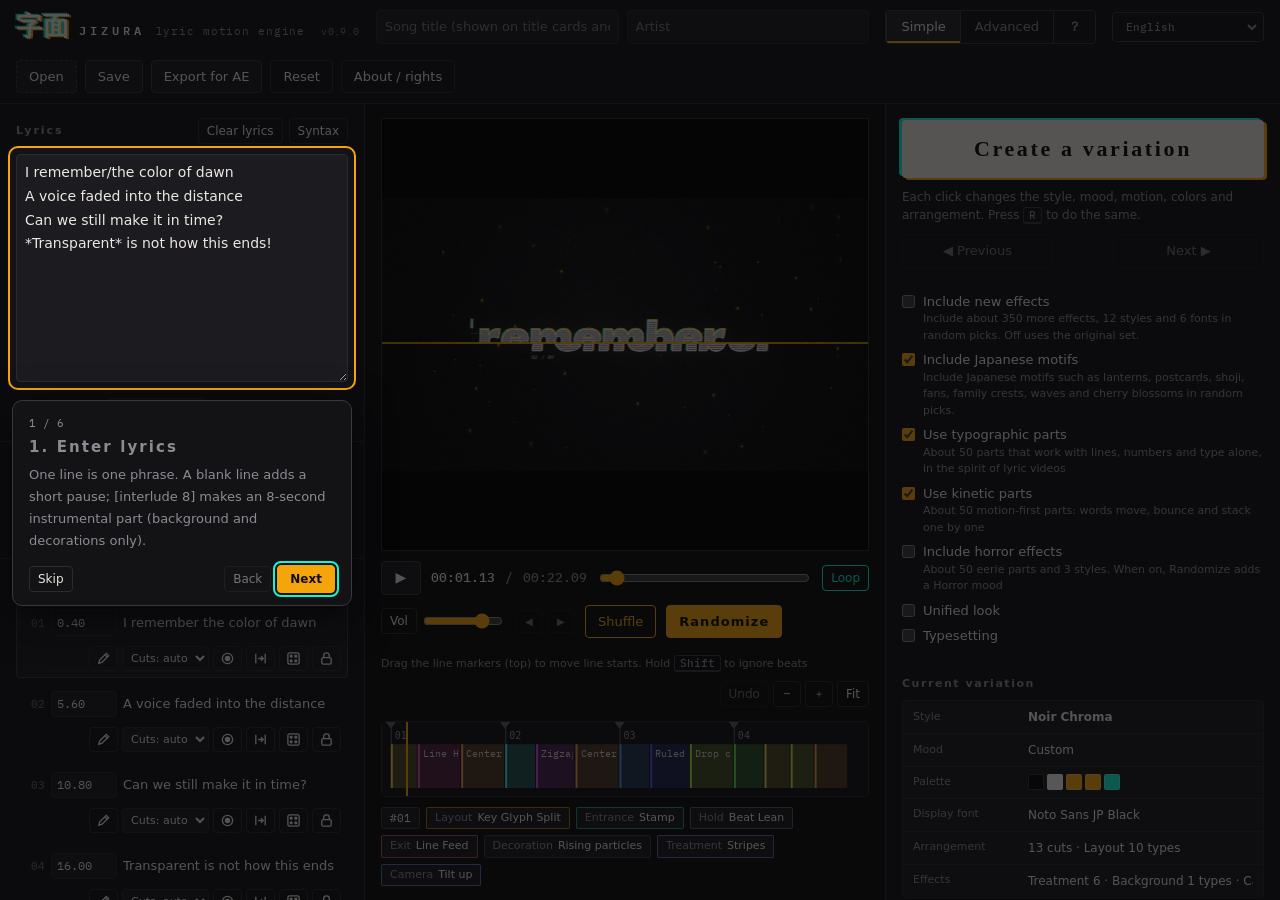
==== en/index.html @ 746c284d "Merge upstream PR #26 into independent fork" ====
<!doctype html>
<html lang="en">
<head>
<meta charset="utf-8">
<meta name="viewport" content="width=device-width, initial-scale=1, viewport-fit=cover">
<title>JIZURA — Lyric Motion Video Maker</title>
<meta name="description" content="Turn lyrics into animated lyric videos in your browser and export MP4.">
<link rel="canonical" href="https://852wa.github.io/JIZURA/en/">
<link rel="alternate" hreflang="ja" href="https://852wa.github.io/JIZURA/">
<link rel="alternate" hreflang="en" href="https://852wa.github.io/JIZURA/en/">
<link rel="alternate" hreflang="zh-Hant" href="https://852wa.github.io/JIZURA/zh-hant/">
<link rel="alternate" hreflang="zh-Hans" href="https://852wa.github.io/JIZURA/zh-hans/">
<link rel="alternate" hreflang="ko" href="https://852wa.github.io/JIZURA/ko/">
<link rel="alternate" hreflang="id-ID" href="https://852wa.github.io/JIZURA/id/">
<link rel="alternate" hreflang="vi" href="https://852wa.github.io/JIZURA/vi/">
<meta property="og:type" content="website">
<meta property="og:title" content="JIZURA — Lyric Motion Video Maker">
<meta property="og:description" content="Turn lyrics into animated lyric videos in your browser and export MP4.">
<meta property="og:url" content="https://852wa.github.io/JIZURA/en/">
<meta name="twitter:card" content="summary">
<link rel="preconnect" href="https://fonts.googleapis.com">
<link rel="preconnect" href="https://fonts.gstatic.com" crossorigin>
<style>
:root {
  color-scheme: dark;
  --ink: #0c0c0e;
  --panel: #131316;
  --raised: #1b1b20;
  --raised2: #232329;
  --line: #2a2a31;
  --line2: #383840;
  --text: #ece7e1;
  --muted: #8e8a94;
  --faint: #5d5a63;
  --amber: #f5a50c;
  --cyan: #16f4d4;
  --rose: #ff6f9c;
  --danger: #ff5a6a;
  --ui: "IBM Plex Sans JP", "Noto Sans JP", "Hiragino Sans", "Yu Gothic UI", "Meiryo", system-ui, sans-serif;
  --mono: "IBM Plex Mono", "SFMono-Regular", Consolas, monospace;
  --brand: "Zen Old Mincho", "Noto Serif JP", "Yu Mincho", serif;
  --r: 4px;
}
html, body { height: 100%; }
[hidden] { display: none !important; }
body { margin: 0; background: var(--ink); color: var(--text); font: 13px/1.5 var(--ui); -webkit-font-smoothing: antialiased; }
* { box-sizing: border-box; }
button, input, select, textarea { font: inherit; color: inherit; }
:focus-visible { outline: 2px solid var(--cyan); outline-offset: 2px; }
@media (prefers-reduced-motion: reduce) { * { transition: none !important; } }

#app { display: flex; flex-direction: column; min-height: 100%; }

/* ---------- top bar ---------- */
.bar { display: flex; align-items: center; gap: 16px; padding-block: 10px; padding-inline: 16px; border-bottom: 1px solid var(--line); background: var(--panel); flex-wrap: wrap; }
.brand { display: flex; align-items: baseline; gap: 10px; min-width: 0; }
.brand .mark { font: 900 26px/1 var(--brand); letter-spacing: 0.02em; color: var(--text); text-shadow: -2px -1px 0 rgba(22,244,212,0.85), 2px 1px 0 rgba(245,165,12,0.9); }
.brand .word { font: 600 12px/1 var(--mono); letter-spacing: 0.34em; color: var(--text); }
.brand .tag { font: 400 11px/1 var(--mono); color: var(--muted); letter-spacing: 0.08em; }
.brand .ver { font: 400 10px/1 var(--mono); color: var(--muted); opacity: 0.8; margin-left: 6px; letter-spacing: 0.04em; }
.proj { display: flex; gap: 8px; flex: 1 1 280px; min-width: 0; }
.proj input { flex: 1 1 0; min-width: 0; }
.acts { display: flex; gap: 8px; flex-wrap: wrap; }
.lang-switch { display: inline-flex; align-items: center; gap: 3px; flex: none; font: 500 11px var(--mono); border: 1px solid var(--line2); border-radius: var(--r); padding: 3px; }
.lang-switch a, .lang-switch span { display: inline-block; padding: 3px 7px; color: var(--muted); text-decoration: none; border-radius: 2px; }
.lang-switch a:hover { color: var(--text); background: var(--raised2); }
.lang-switch [aria-current=page] { color: var(--ink); background: var(--amber); }
html[lang=en] { --ui: system-ui, -apple-system, "Segoe UI", sans-serif; --brand: Georgia, "Times New Roman", serif; }
html[lang=zh-Hant] { --ui: "Noto Sans TC", "PingFang TC", "Microsoft JhengHei", system-ui, sans-serif; }
html[lang=ko] { --ui: "Noto Sans KR", "Apple SD Gothic Neo", "Malgun Gothic", system-ui, sans-serif; --brand: "Noto Serif KR", "AppleMyungjo", "Batang", serif; }
html[lang=en] .work { grid-template-columns: minmax(315px, 365px) minmax(0, 1fr) minmax(350px, 395px); }
html[lang=en] .slider { grid-template-columns: 124px minmax(0, 1fr) 36px 30px; }
html[lang=en] .now-row { grid-template-columns: 105px minmax(0, 1fr); }
html[lang=en] .font-row { grid-template-columns: 95px minmax(0, 1fr); }
html[lang=en] .ln .tools select { max-width: 130px; }
html[lang=en] .fields .field { overflow-wrap: anywhere; }
html[lang=en] .easy-grid button, html[lang=en] .tabs button { white-space: normal; line-height: 1.2; }

/* ---------- controls ---------- */
input[type=text], input[type=number], input:not([type]), select, textarea {
  background: var(--raised); border: 1px solid var(--line); border-radius: var(--r); padding: 6px 8px; min-width: 0;
}
input[type=number] { font-family: var(--mono); }
textarea { width: 100%; resize: vertical; line-height: 1.7; }
select { padding-right: 4px; }
button { background: var(--raised); border: 1px solid var(--line2); border-radius: var(--r); padding: 6px 12px; cursor: pointer; white-space: nowrap; }
button:hover { background: var(--raised2); border-color: #4a4a54; }
button:disabled { opacity: 0.45; cursor: not-allowed; }
button.small { padding: 3px 8px; font-size: 12px; }
button.ghost { background: transparent; border-color: var(--line); }
button.primary { background: var(--amber); color: #120c00; border-color: var(--amber); font-weight: 700; }
button.primary:hover { background: #ffb52a; }
button.accent { border-color: var(--amber); color: var(--amber); background: transparent; }
button.accent:hover { background: rgba(245,165,12,0.1); }
button[aria-pressed=true] { border-color: var(--cyan); color: var(--cyan); }
button.icon { padding: 4px 6px; line-height: 0; }
button.icon svg { width: 15px; height: 15px; }
label.file { position: relative; display: inline-flex; align-items: center; gap: 6px; background: var(--raised); border: 1px dashed var(--line2); border-radius: var(--r); padding: 6px 12px; cursor: pointer; }
label.file:hover { border-color: var(--amber); }
label.file input { position: absolute; inset: 0; opacity: 0; cursor: pointer; width: 100%; }
.muted { color: var(--muted); }
.mono { font-family: var(--mono); }
h2, h3 { margin: 0; font-weight: 600; }
h2 { font-size: 11px; letter-spacing: 0.18em; color: var(--muted); }
h3 { font-size: 11px; letter-spacing: 0.14em; color: var(--muted); margin-top: 18px; margin-bottom: 8px; }

/* ---------- workspace ---------- */
.work { flex: 1; display: grid; grid-template-columns: minmax(270px, 330px) minmax(0, 1fr) minmax(290px, 350px); min-height: 0; }
.col { min-width: 0; min-height: 0; }
.col-left, .col-right { background: var(--panel); overflow: auto; }
.col-left { border-right: 1px solid var(--line); }
.col-right { border-left: 1px solid var(--line); }
.sec { padding: 14px 16px; border-bottom: 1px solid var(--line); display: flex; flex-direction: column; gap: 10px; }
.sec-h { display: flex; align-items: center; justify-content: space-between; gap: 8px; }
#lyrics { min-height: 150px; font-size: 14px; }
.syntax { font-size: 12px; color: var(--muted); background: var(--raised); border: 1px solid var(--line); border-radius: var(--r); padding: 10px 12px; }
.syntax code { font-family: var(--mono); color: var(--amber); }
.syntax ul { margin: 0; padding-left: 16px; display: grid; gap: 3px; }
.row { display: flex; align-items: center; gap: 8px; flex-wrap: wrap; }
.audio-name { font-size: 12px; overflow-wrap: anywhere; }
.fields { display: grid; grid-template-columns: repeat(3, minmax(0, 1fr)); gap: 8px; }
.field { display: flex; flex-direction: column; gap: 4px; font-size: 11px; color: var(--muted); }
.field input, .field select { width: 100%; }
.tapbox { border: 1px solid var(--amber); border-radius: var(--r); padding: 10px; display: grid; gap: 8px; background: rgba(245,165,12,0.06); }
.tapbox .next { font-size: 15px; }
button.tap { font: 700 18px/1 var(--mono); letter-spacing: 0.2em; padding: 16px; background: var(--amber); color: #120c00; border-color: var(--amber); }
/* タップ同期中は行一覧の自動スクロールで押せなくなるので、左カラムの先頭に貼り付けて固定する */
.col-left > #tapPanel { position: sticky; top: 0; z-index: 20; margin: 10px 12px; background-color: var(--panel); background-image: linear-gradient(rgba(245,165,12,0.10), rgba(245,165,12,0.10)); box-shadow: 0 10px 24px rgba(0,0,0,0.5); }
.tapbox.compact .hint { display: none; }
/* 固定レイアウトにならない広さ／高さのときは、左カラムがスクロールしないのでビューポートに重ねて固定する */
@media (max-width: 1180px), (max-height: 619px) {
  .col-left > #tapPanel { position: fixed; top: 8px; left: 8px; right: 8px; bottom: auto; margin: 0; max-height: 62vh; overflow: auto; box-shadow: 0 14px 40px rgba(0,0,0,0.6); }
}

/* line list */
#lineList { list-style: none; margin: 0; padding: 0; display: grid; gap: 6px; }
.ln { display: grid; grid-template-columns: 22px 66px minmax(0, 1fr); gap: 4px 6px; align-items: center; padding: 6px; border: 1px solid transparent; border-radius: var(--r); }
.ln:hover { background: var(--raised); }
.ln.cur { border-color: var(--line2); background: var(--raised); }
.ln .no { font: 500 11px var(--mono); color: var(--faint); text-align: right; }
.ln .time { width: 100%; padding: 3px 5px; font-size: 12px; }
.ln .txt { overflow: hidden; text-overflow: ellipsis; white-space: nowrap; cursor: pointer; }
.ln .meta { grid-column: 2 / 4; display: flex; justify-content: space-between; align-items: flex-start; gap: 6px; flex-wrap: wrap; }
.ln .tools { display: flex; gap: 4px; flex: 0 1 auto; flex-wrap: wrap; justify-content: flex-end; margin-left: auto; }
.ln .tools select { padding: 2px 4px; font-size: 11px; max-width: 92px; width: auto; }
.ln .cuts { display: flex; gap: 4px; flex-wrap: wrap; min-width: 0; flex: 1 1 140px; }
.ln .cuts span { font-size: 10px; padding: 1px 6px; border-radius: 2px; border: 1px solid var(--line2); color: var(--muted); cursor: pointer; }
.ln .cuts span:hover { color: var(--text); border-color: var(--amber); }
.ln .cuts select.cut-lay { font-size: 10px; padding: 1px 4px; max-width: 112px; border: 1px solid var(--line2); border-radius: 2px; background: var(--raised); color: var(--text); }
.ln .cuts select.cut-lay.is-forced { border-color: var(--amber); color: var(--text); }

/* ---------- stage ---------- */
.col-stage { display: flex; flex-direction: column; gap: 10px; padding: 14px 16px; min-width: 0; }
.viewport { position: relative; width: 100%; background: #000; border: 1px solid var(--line); display: grid; place-items: center; overflow: hidden; }
.viewport canvas { display: block; width: 100%; height: auto; max-height: 68vh; object-fit: contain; }
.field-wide { grid-column: span 2; }
.lang-row { display: flex; align-items: center; flex-wrap: wrap; gap: 6px; margin-top: 6px; font-size: 11px; color: var(--muted); }
.lang-row select { width: auto; }
.key-badge { position: absolute; right: 10px; top: 10px; background: rgba(12,12,14,0.78); border: 1px solid var(--line2); color: #fff; padding: 3px 8px; border-radius: var(--r); font-size: 11px; pointer-events: none; letter-spacing: .04em; }
.key-badge i { display: inline-block; width: 9px; height: 9px; border-radius: 2px; margin-right: 6px; vertical-align: -1px; border: 1px solid rgba(255,255,255,.5); }
.overlay-msg { position: absolute; left: 12px; bottom: 12px; background: rgba(12,12,14,0.85); border: 1px solid var(--line2); padding: 6px 10px; border-radius: var(--r); font-size: 12px; }
.transport { display: flex; align-items: center; gap: 10px; flex-wrap: wrap; }
.transport .vol { display: inline-flex; align-items: center; gap: 4px; }
.transport .vol input[type=range] { flex: 0 0 80px; width: 80px; }
#btnLoop[data-mode="line"], #btnLoop[data-mode="cut"] { color: var(--amber); }
#btnLoop[aria-pressed="false"] { opacity: 0.55; }
.transport .tc { font: 500 13px var(--mono); font-variant-numeric: tabular-nums; }
.transport input[type=range] { flex: 1 1 160px; accent-color: var(--amber); }
button.play { width: 40px; height: 34px; padding: 0; font-size: 14px; }
/* timeline controls, export range, line tools */
.tl-bar { display: flex; justify-content: space-between; align-items: center; gap: 8px; margin: 8px 0 4px; flex-wrap: wrap; }
.tl-hint { font-size: 11px; }
.tl-btns { display: flex; gap: 4px; margin-left: auto; }
.rng-row { display: flex; align-items: center; gap: 6px; flex-wrap: wrap; margin: 10px 0 2px; font-size: 12px; }
.rng-row select { width: auto; max-width: 150px; }
.rng-lab { color: var(--muted); font-size: 11px; }
.rngInfo { font-size: 11px; }
.ln.in-range { border-color: var(--amber); }
.ln.is-inter .txt { color: var(--muted); font-style: italic; }
.ln .txt-edit { width: 100%; padding: 3px 6px; font-size: 13px; }
.ln .tools .icon[aria-pressed=true] { color: var(--amber); }
#timeline { width: 100%; height: 76px; display: block; background: var(--panel); border: 1px solid var(--line); border-radius: var(--r); cursor: pointer; touch-action: none; }
.cutinfo { display: flex; gap: 6px; flex-wrap: wrap; align-items: center; min-height: 26px; flex: none; }
.cutinfo .cut-roll { margin-left: 2px; }
.chip { font-size: 11px; padding: 2px 8px; border-radius: 2px; border: 1px solid var(--line2); color: var(--text); background: var(--raised); }
.chip b { font-weight: 500; color: var(--muted); margin-right: 5px; }
button.chip { cursor: pointer; font: inherit; }
button.chip:hover { border-color: var(--amber); color: var(--text); }
button.chip.is-forced { border-color: var(--amber); }
button.chip[aria-pressed=true] { border-color: var(--cyan); color: var(--cyan); }
.cut-pick { border: 1px solid var(--line); border-radius: var(--r); background: var(--panel); padding: 8px; max-height: min(42vh, 420px); overflow: auto; }
.cut-pick-h { display: flex; align-items: center; gap: 8px; margin-bottom: 8px; position: sticky; top: 0; background: var(--panel); z-index: 1; padding-bottom: 4px; }
.cut-pick-h strong { font-size: 12px; }
.cut-pick-h .muted { flex: 1; font-size: 11px; }
.cut-pick .tech-grid { display: grid; grid-template-columns: repeat(auto-fill, minmax(112px, 1fr)); gap: 8px; padding: 0; min-height: 96px; }
.cut-pick .tcard { cursor: pointer; width: 100%; text-align: left; }
.cut-pick .tcard.is-on { border-color: var(--amber); box-shadow: 0 0 0 1px var(--amber); }
.cut-pick .tcard canvas { width: 100%; aspect-ratio: 16 / 9; display: block; background: #0c0c0e; }
.chip { font-size: 11px; padding: 2px 8px; border-radius: 2px; border: 1px solid var(--line2); color: var(--text); background: var(--raised); }
.chip b { font-weight: 500; color: var(--muted); margin-right: 5px; }
.chip.l { border-color: rgba(245,165,12,0.6); }
.chip.e { border-color: rgba(22,244,212,0.55); }
.chip.x { border-color: rgba(255,111,156,0.6); }
.chip.h { border-color: #55525c; }
.hint { font-size: 12px; color: var(--muted); }

/* ---------- right panel ---------- */
.tabs { display: grid; grid-template-columns: repeat(4, 1fr); border-bottom: 1px solid var(--line); position: sticky; top: 0; background: var(--panel); z-index: 2; }
.tabs button { border: 0; border-radius: 0; background: transparent; padding: 11px 4px; color: var(--muted); border-bottom: 2px solid transparent; }
.tabs button[aria-selected=true] { color: var(--text); border-bottom-color: var(--amber); }
.tabpane { padding: 14px 16px 24px; }
.style-grid { display: grid; grid-template-columns: repeat(3, minmax(0, 1fr)); gap: 8px; }
.stile { display: flex; flex-direction: column; gap: 5px; padding: 0; border: 1px solid var(--line); background: transparent; border-radius: var(--r); overflow: hidden; text-align: left; }
.stile canvas { width: 100%; aspect-ratio: 16 / 9; display: block; }
.stile span { font-size: 11px; padding: 0 7px 6px; white-space: nowrap; overflow: hidden; text-overflow: ellipsis; }
.stile[aria-pressed=true] { border-color: var(--amber); box-shadow: 0 0 0 1px var(--amber); color: var(--text); }
.slider { display: grid; grid-template-columns: 96px minmax(0, 1fr) 36px 30px; gap: 8px; align-items: center; margin-bottom: 8px; }
.slider input { width: 100%; accent-color: var(--amber); }
.slider output { font: 500 11px var(--mono); color: var(--muted); text-align: right; }
.checks { display: grid; grid-template-columns: repeat(2, minmax(0, 1fr)); gap: 3px 10px; }
.checks label { display: flex; align-items: center; gap: 6px; font-size: 12px; padding: 2px 0; }
.checks input { accent-color: var(--amber); }
.tgroup .checks.tech-grid { display: grid; grid-template-columns: repeat(auto-fill, minmax(128px, 1fr)); gap: 8px; padding: 0 10px 10px; }
.tcard { display: flex; flex-direction: column; gap: 4px; padding: 0; border: 1px solid var(--line); border-radius: var(--r); overflow: hidden; background: var(--panel); cursor: pointer; }
.tcard:hover { border-color: var(--line2); }
.tcard canvas { width: 100%; aspect-ratio: 16 / 9; display: block; background: #0c0c0e; }
.tcard .tcard-name { display: flex; align-items: center; gap: 5px; font-size: 11px; padding: 0 6px 6px; min-width: 0; }
.tcard .tcard-name span { white-space: nowrap; overflow: hidden; text-overflow: ellipsis; min-width: 0; }
.tcard.set-off { opacity: 0.5; }
.group-h { display: flex; justify-content: space-between; align-items: center; margin-top: 16px; margin-bottom: 6px; }
.tgroup { border: 1px solid var(--line); border-radius: var(--r); margin-bottom: 8px; background: var(--raised); }
.tgroup summary { display: flex; justify-content: space-between; align-items: center; padding: 8px 10px; cursor: pointer; list-style: none; font-size: 12px; }
.tgroup summary::-webkit-details-marker { display: none; }
.tgroup summary::before { content: '▸'; color: var(--muted); margin-right: 8px; transition: transform .15s; }
.tgroup[open] summary::before { transform: rotate(90deg); }
.tgroup .tg-name { flex: 1; font-weight: 600; }
.tgroup .tg-cnt { color: var(--muted); font-size: 11px; }
/* locks: same look as the per-line lock button (icon ghost + SVG, accent colour while pressed) */
.tgroup summary .lk { flex: none; margin-left: 6px; }
.lk[aria-pressed="true"] { color: var(--amber); }
.tgroup .tg-tools { display: flex; gap: 6px; padding: 0 10px 8px; }
.tgroup .checks { padding: 0 10px 10px; }
.chip.t { border-color: rgba(180,140,255,0.6); }
.chip.b { border-color: rgba(120,200,120,0.55); }
.chip.c { border-color: rgba(120,170,255,0.6); }
.group-h:first-child { margin-top: 0; }
.color-row { display: grid; grid-template-columns: repeat(3, minmax(0, 1fr)); gap: 8px; }
.color-row label { display: flex; flex-direction: column; gap: 3px; font-size: 11px; color: var(--muted); }
.color-row input[type=color] { width: 100%; height: 28px; padding: 0; border: 1px solid var(--line); background: transparent; border-radius: var(--r); }
.font-row { display: grid; grid-template-columns: 70px minmax(0, 1fr); gap: 8px; align-items: center; margin-bottom: 6px; font-size: 12px; }
.progress { height: 6px; background: var(--raised2); border-radius: 3px; overflow: hidden; }
.progress i { display: block; height: 100%; width: 0; background: linear-gradient(90deg, var(--cyan), var(--amber)); }
.outbtns { display: grid; gap: 8px; margin-top: 12px; }
.outbtns button { padding: 10px 12px; }
.note { font-size: 12px; color: var(--muted); border-left: 2px solid var(--line2); padding-left: 10px; margin-top: 12px; }
.kbd { font: 500 11px var(--mono); border: 1px solid var(--line2); border-bottom-width: 2px; padding: 0 5px; border-radius: 3px; }

label.check { display: flex; align-items: flex-start; gap: 8px; margin-bottom: 8px; cursor: pointer; }
label.check input { margin: 3px 0 0; flex: none; accent-color: var(--amber); }
label.check small { display: block; font-size: 11px; color: var(--muted); }

/* ---------- modes / おまかせ ---------- */
.modes { display: inline-flex; border: 1px solid var(--line2); border-radius: var(--r); overflow: hidden; }
.modes button { border: 0; border-radius: 0; background: transparent; padding: 6px 14px; color: var(--muted); }
.modes button + button { border-left: 1px solid var(--line2); }
.modes button[aria-pressed=true] { background: var(--raised2); color: var(--text); box-shadow: inset 0 -2px 0 var(--amber); }
#app.is-easy .tabs, #app.is-easy .tabpane, #app.is-easy .pro-only { display: none !important; }
.hist-btns { display: inline-flex; gap: 4px; }
button.icon-txt { font-size: 10px; min-width: 28px; }
.transport #btnOmakase { letter-spacing: 0.08em; }

.easy { padding: 16px 16px 28px; display: grid; gap: 18px; }
.easy h3 { margin: 0 0 8px; }
.easy-hero { display: grid; gap: 10px; }
button.omakase {
  position: relative; padding: 18px 14px; font: 900 22px/1 var(--brand); letter-spacing: 0.12em;
  background: var(--text); color: var(--ink); border: 0; border-radius: var(--r);
  box-shadow: -3px -2px 0 var(--cyan), 3px 2px 0 var(--amber);
  transition: transform .12s ease, box-shadow .12s ease;
}
button.omakase:hover { background: #fff; box-shadow: -5px -3px 0 var(--cyan), 5px 3px 0 var(--amber); }
button.omakase:active { transform: translateY(1px) scale(0.99); box-shadow: -1px -1px 0 var(--cyan), 1px 1px 0 var(--amber); }
button.omakase:disabled { box-shadow: none; }
.easy-hero .hint { margin: 0; }
.hist-row { display: grid; grid-template-columns: 1fr auto 1fr; gap: 8px; align-items: center; }
.hist-row #histPos { font-size: 11px; text-align: center; min-width: 44px; }
.now { display: grid; gap: 1px; background: var(--line); border: 1px solid var(--line); border-radius: var(--r); overflow: hidden; }
.now-row { display: grid; grid-template-columns: 84px minmax(0, 1fr); gap: 10px; align-items: center; padding: 7px 10px; background: var(--raised); font-size: 12px; }
.now-row .k { color: var(--muted); font-size: 11px; }
.now-row .v { display: flex; align-items: center; gap: 8px; min-width: 0; overflow: hidden; text-overflow: ellipsis; white-space: nowrap; }
.now-row b { font-weight: 700; }
.tagl { font: 500 10px var(--mono); color: var(--cyan); border: 1px solid rgba(22,244,212,0.5); padding: 0 5px; border-radius: 2px; }
.easy-grid { display: grid; grid-template-columns: repeat(2, minmax(0, 1fr)); gap: 8px; }
.easy-grid button { padding: 10px 8px; }
.easy .fields { display: grid; grid-template-columns: repeat(3, minmax(0, 1fr)); gap: 8px; }
.easy .exp-box { margin-top: 10px; }
.swatches { display: inline-flex; gap: 3px; vertical-align: middle; }
.swatches i { width: 16px; height: 16px; border-radius: 2px; border: 1px solid rgba(255,255,255,0.18); display: inline-block; }
#paletteSwatch i { width: 22px; height: 22px; }
.toast {
  position: absolute; top: 12px; left: 50%; transform: translate(-50%, -6px); opacity: 0;
  display: flex; align-items: center; gap: 10px; max-width: calc(100% - 24px);
  background: rgba(12,12,14,0.9); border: 1px solid var(--line2); border-left: 2px solid var(--amber);
  padding: 7px 12px; border-radius: var(--r); font-size: 12px; white-space: nowrap; overflow: hidden; text-overflow: ellipsis; pointer-events: none;
  transition: opacity .2s ease, transform .2s ease;
}
.toast.in { opacity: 1; transform: translate(-50%, 0); }
.toast.out { opacity: 0; transform: translate(-50%, -6px); }

/* ---------- 利用について ---------- */
button.linkish { background: none; border: 0; padding: 4px 0; color: var(--muted); font-size: 12px; text-decoration: underline; text-underline-offset: 3px; cursor: pointer; justify-self: start; }
button.linkish:hover { color: var(--text); background: none; }
dialog.terms { width: min(520px, calc(100vw - 32px)); max-height: calc(100vh - 48px); overflow: auto; padding: 22px 24px 18px; background: var(--panel); color: var(--text); border: 1px solid var(--line2); border-radius: 8px; box-shadow: 0 20px 60px rgba(0,0,0,0.55); }
dialog.terms .reset-list { margin: 0 0 12px; padding-left: 18px; display: grid; gap: 3px; font-size: 13px; }
button.danger { background: #c9433a; border-color: #c9433a; color: #fff; font-weight: 700; }
button.danger:hover { background: #dd5146; }
.sec-btns { display: inline-flex; gap: 6px; }
dialog.terms::backdrop { background: rgba(6,6,8,0.66); }
dialog.terms h2 { font-size: 15px; letter-spacing: 0.08em; color: var(--text); margin: 0 0 14px; }
dialog.terms p { margin: 0 0 10px; line-height: 1.75; font-size: 13px; }
dialog.terms a { color: var(--cyan); word-break: break-all; }
.terms-main { border-left: 3px solid var(--amber); background: var(--raised); padding: 12px 14px 4px; border-radius: 0 var(--r) var(--r) 0; margin-bottom: 14px; }
.terms-main .terms-big { font-size: 15px; }
.terms-main strong { color: var(--amber); font-weight: 700; }
.terms-sub { color: var(--muted); font-size: 12px !important; }
.terms-note { font-size: 12px !important; }
.terms-oss { font-size: 12px; color: var(--muted); margin: 4px 0 14px; }
.terms-oss summary { cursor: pointer; }
.terms-oss p { font-size: 12px !important; margin-top: 6px; }
.terms-foot { display: flex; justify-content: space-between; align-items: center; gap: 12px; border-top: 1px solid var(--line); padding-top: 12px; }

/* ---------- fixed workspace (wide & tall enough windows) ----------
   The page no longer scrolls as a whole: the header and the preview + timeline stay put, and the
   lyrics / line list (left) and settings (right) scroll inside their own columns. */
@media (min-width: 1181px) and (min-height: 620px) {
  html.fixed-ok body { overflow: hidden; }
  html.fixed-ok #app { height: 100vh; height: 100dvh; min-height: 0; }
  html.fixed-ok .work { overflow: hidden; }
  html.fixed-ok .col-left, html.fixed-ok .col-right { overscroll-behavior: contain; }
  html.fixed-ok .col-stage { overflow: hidden auto; }
  html.fixed-ok .viewport { flex: 1 1 0; min-height: 180px; }
  html.fixed-ok .viewport canvas { max-height: none; }
}

/* ---------- responsive ---------- */
@media (max-width: 1180px) {
  .work { grid-template-columns: minmax(0, 1fr) minmax(0, 1fr); }
  html[lang=en] .work { grid-template-columns: minmax(0, 1fr) minmax(0, 1fr); }
  .col-stage { grid-column: 1 / -1; order: -1; }
  .col-left { border-right: 1px solid var(--line); }
  .col-right { border-left: 0; }
}
@media (max-width: 760px) {
  .work { grid-template-columns: minmax(0, 1fr); }
  html[lang=en] .work { grid-template-columns: minmax(0, 1fr); }
  .col-left, .col-right { border: 0; border-top: 1px solid var(--line); }
  .bar { gap: 10px; }
  .brand .tag { display: none; }
  .fields { grid-template-columns: repeat(2, minmax(0, 1fr)); }
  .easy .fields { grid-template-columns: repeat(3, minmax(0, 1fr)); }
  #app.is-easy .col-right { order: 0; border-top: 1px solid var(--line); }
  #app.is-easy .col-left { order: 1; }
  .transport .hist-btns { display: none; }
}

/* 追加分 / 和風 switches + badges */
.pick-sets { margin: 12px 0 6px; text-align: left; }
.pick-sets label.check { margin-bottom: 6px; }
.easy-hero .pick-sets { margin-top: 14px; }
.set-badge { display: inline-block; margin-left: 4px; padding: 0 4px; border: 1px solid var(--amber); border-radius: 3px; color: var(--amber); font-size: 10px; line-height: 15px; vertical-align: 1px; }
.set-badge.ex { border-color: var(--cyan, #4cc9d9); color: var(--cyan, #4cc9d9); }
.set-badge.set-horror { border-color: #c0544a; color: #e0786e; }
.set-badge.set-typo { border-color: #9aa3ad; color: #c5ccd3; }
.set-badge.set-kinetic { border-color: #7fbf6a; color: #9fd98a; }
.checks label.set-off { opacity: 0.45; }
.checks label.set-off .set-badge { border-color: var(--muted); color: var(--muted); }
.stile { position: relative; }
.stile .badges { position: absolute; top: 4px; left: 4px; padding: 0; display: flex; gap: 3px; }
.stile .set-badge { margin: 0; padding: 0 4px; font-size: 10px; line-height: 15px; background: rgba(0,0,0,0.55); }
.stile.set-off { opacity: 0.55; }

/* ---------- かんたんモードの案内ツアー ---------- */
.tour { position: fixed; inset: 0; z-index: 200; pointer-events: auto; }
.tour-spot { position: fixed; border-radius: 8px; box-shadow: 0 0 0 9999px rgba(8, 8, 10, 0.66); outline: 2px solid var(--amber); transition: all 0.22s ease; pointer-events: none; }
.tour-bub { position: fixed; width: min(340px, calc(100vw - 24px)); background: var(--panel); color: var(--text); border: 1px solid var(--line2); border-radius: 10px; padding: 14px 16px 12px; box-shadow: 0 12px 40px rgba(0,0,0,0.5); transition: top 0.22s ease, left 0.22s ease; }
.tour-step { font-size: 11px; }
.tour-title { margin: 4px 0 6px; font-size: 15px; }
.tour-text { margin: 0 0 12px; font-size: 13px; line-height: 1.7; color: var(--muted); }
.tour-nav { display: flex; gap: 6px; align-items: center; }
.tour-sp { flex: 1; }
.tour-btn { min-width: 30px; font-weight: 700; }
button.small.primary { padding: 4px 12px; }

.lang-switch select { font: 500 11px var(--mono); padding: 3px 6px; width: auto; background: transparent; color: var(--muted); border: none; }
.sr-only { position: absolute; width: 1px; height: 1px; overflow: hidden; clip: rect(0 0 0 0); white-space: nowrap; }
.unify-box { margin-bottom: 10px; padding-bottom: 6px; border-bottom: 1px solid var(--line); }
.center-dir { gap: 6px; margin: -2px 0 8px 26px; font-size: 12px; }
.center-dir select { width: auto; }

/* ================= スマホ mode (#app.is-mobile) =================
   one column: sticky header with おまかせ, the preview right under it, then folding sections */
.omk-top, .menu-btn { display: none; }
.mode-mobile { display: none; }
@media (max-width: 900px), (pointer: coarse) { .mode-mobile { display: inline-block; } }
#app.is-mobile .mode-mobile { display: inline-block; }
#app.is-mobile .bar { position: sticky; top: 0; z-index: 40; gap: 8px; padding: 8px 10px; }
#app.is-mobile .brand .tag, #app.is-mobile .brand .word, #app.is-mobile .tour-btn { display: none; }
#app.is-mobile .brand .mark { font-size: 22px; }
#app.is-mobile .omk-top, #app.is-mobile .menu-btn { display: inline-block; }
#app.is-mobile .omk-top { order: 2; margin-left: auto; padding: 9px 16px; font-size: 15px; }
#app.is-mobile .menu-btn { order: 3; padding: 9px 10px; }
#app.is-mobile .modes { order: 4; flex: 1 1 100%; }
#app.is-mobile .modes button { flex: 1 1 0; padding: 7px 4px; }
#app.is-mobile .proj, #app.is-mobile .acts, #app.is-mobile .lang-switch { display: none; order: 5; flex: 1 1 100%; }
#app.is-mobile.menu-open .proj, #app.is-mobile.menu-open .acts, #app.is-mobile.menu-open .lang-switch { display: flex; }
#app.is-mobile .acts > * { flex: 1 1 auto; }
#app.is-mobile .work { display: flex; flex-direction: column; overflow: visible; }
#app.is-mobile .col-left, #app.is-mobile .col-right { overflow: visible; border: 0; border-top: 1px solid var(--line); }
#app.is-mobile .col-stage { order: -1; position: sticky; top: var(--mbar, 96px); z-index: 30; background: var(--ink); padding: 8px 10px; gap: 6px; box-shadow: 0 8px 18px rgba(0,0,0,0.45); }
#app.is-mobile .viewport canvas { max-height: 34vh; }
#app.is-mobile .tl-bar, #app.is-mobile #timeline, #app.is-mobile .cutinfo, #app.is-mobile .transport .vol, #app.is-mobile #btnLoop, #app.is-mobile #btnShuffle, #app.is-mobile #btnOmakase { display: none; }
#app.is-mobile .transport { gap: 8px; flex-wrap: nowrap; }
#app.is-mobile .transport .hist-btns { display: inline-flex; }
#app.is-mobile .col-right { order: 0; }
#app.is-mobile .col-left { order: 1; }
#app.is-mobile .easy-hero .omakase { display: none; }
#app.is-mobile button, #app.is-mobile select, #app.is-mobile input[type=text], #app.is-mobile label.file { min-height: 40px; }
#app.is-mobile button.small, #app.is-mobile .ln button, #app.is-mobile .ln select { min-height: 34px; }
#app.is-mobile .easy .fields, #app.is-mobile .fields { grid-template-columns: repeat(2, minmax(0, 1fr)); }
/* folding sections: tap the heading */
#app.is-mobile .sec > .sec-h h2 { cursor: pointer; font-size: 13px; }
#app.is-mobile .sec > .sec-h h2::before { content: '▾'; display: inline-block; width: 1.2em; color: var(--amber); }
#app.is-mobile .sec.fold > .sec-h h2::before { content: '▸'; }
#app.is-mobile .sec.fold > :not(.sec-h) { display: none !important; }
/* lines: one compact row each, tap to open its tools */
#app.is-mobile .ln { grid-template-columns: 22px minmax(0, 1fr); padding: 8px 6px; }
#app.is-mobile .ln .time { display: none; }
#app.is-mobile .ln .meta { display: none; grid-column: 1 / -1; }
#app.is-mobile .ln.open .meta { display: block; }
#app.is-mobile .ln .txt { white-space: nowrap; overflow: hidden; text-overflow: ellipsis; }
#app.is-mobile .ln.open .txt { white-space: normal; }
.exp-share { width: 100%; margin-bottom: 8px; }
#app.is-mobile .transport .tc.muted, #app.is-mobile #timeDur { display: none; }
#app.is-mobile .transport input[type=range] { flex: 1 1 40px; min-width: 0; }
#app.is-mobile .transport .hist-btns button { min-width: 36px; padding: 4px 8px; }
#app.is-mobile button.play { flex: none; width: 44px; }

</style>
</head>
<body>
<div id="tour" class="tour" hidden role="dialog" aria-modal="true" aria-labelledby="tourTitle">
  <div class="tour-spot"></div>
  <div class="tour-bub">
    <div class="tour-step mono muted"></div>
    <h3 id="tourTitle" class="tour-title"></h3>
    <p class="tour-text"></p>
    <div class="tour-nav"><button class="tour-skip ghost small">Skip</button><span class="tour-sp"></span><button class="tour-prev ghost small">Back</button><button class="tour-next primary small">Next</button></div>
  </div>
</div>
<div id="app">
  <header class="bar">
    <div class="brand"><span class="mark" aria-hidden="true">字面</span><span class="word">JIZURA</span><span class="tag">lyric motion engine</span><span class="ver">v0.9.0</span></div>
    <div class="proj">
      <input id="songTitle" type="text" placeholder="Song title (shown on title cards and HUD)" aria-label="Song title">
      <input id="songArtist" type="text" placeholder="Artist" aria-label="Artist">
    </div>
    <button id="btnOmakaseTop" class="primary omk-top" title="Randomize style, mood, effects and palette">Randomize</button>
    <button id="btnMenu" class="ghost menu-btn" aria-expanded="false" aria-controls="appMenu">Menu</button>
    <div class="modes" role="group" aria-label="Editor mode">
      <button id="modeMobile" class="mode-mobile" aria-pressed="false" title="Phone layout (Randomize pinned at the top, lines folded)">Phone</button>
      <button id="modeEasy" aria-pressed="false" title="A simple workspace focused on automatic creation">Simple</button>
      <button id="modePro" aria-pressed="true" title="Show all settings">Advanced</button>
      <button id="btnTour" class="ghost tour-btn" title="A short tour of the Simple mode" aria-label="Tour">？</button>
    </div>
    <label class="lang-switch"><span class="sr-only">Language</span><select aria-label="Language" onchange="if(this.value)location.href=this.value"><option value="../index.html" lang="ja">日本語</option><option value="../en/index.html" lang="en" selected>English</option><option value="../zh-hant/index.html" lang="zh-Hant">繁體中文</option><option value="../zh-hans/index.html" lang="zh-Hans">简体中文</option><option value="../ko/index.html" lang="ko">한국어</option><option value="../id/index.html" lang="id-ID">Bahasa Indonesia</option><option value="../vi/index.html" lang="vi">Tiếng Việt</option></select></label>
    <div class="acts">
      <label class="file" title="Open a saved project (.json)">Open<input id="fileProject" type="file" accept=".json,application/json"></label>
      <button id="btnSave" title="Save project as .json">Save</button>
      <button id="btnAE" title="Export project data for the After Effects panel">Export for AE</button>
      <button id="btnReset" class="ghost" title="Clear lyrics, song, settings and history and start over">Reset</button>
      <button id="btnTerms" class="ghost terms-open" title="Rights and licenses for your exports">About / rights</button>
    </div>
  </header>

  <main class="work">
    <!-- ================= left: lyrics & timing ================= -->
    <section class="col col-left" aria-label="Lyrics and timing">
      <div id="tapPanel" class="tapbox" hidden>
          <div class="hint">Press <span class="kbd">Space</span> or the button as each line starts. A wrong tap? Press <span class="kbd">Backspace</span> or “Undo tap”. To redo from a line in the middle, press ◎ in the line list.</div>
          <div class="next">Next: <b id="tapLine">—</b></div>
          <button id="tapBtn" class="tap">TAP</button>
          <button id="tapBack" class="ghost">Undo tap</button>
          <button id="tapStop" class="ghost">Finish</button>
      </div>
      <div class="sec">
        <div class="sec-h"><h2>Lyrics</h2><span class="sec-btns"><button id="btnClearLyrics" class="ghost small" title="Clear the lyrics with their line timings, per-line settings and export range (Undo or Ctrl+Z brings them back)">Clear lyrics</button><button id="btnSyntax" class="ghost small" aria-expanded="false">Syntax</button></span></div>
        <textarea id="lyrics" rows="9" spellcheck="false" aria-label="Lyrics (one phrase per line)"></textarea>
        <label class="lang-row">Lyrics language<select id="lyricLang"><option value="auto">Auto-detect</option><option value="ja">日本語</option><option value="zh-Hant">繁體中文</option><option value="zh-Hans">简体中文</option><option value="ko">한국어</option><option value="en">English</option></select><span id="langNote" class="muted"></span></label>
        <div id="syntax" class="syntax" hidden>
          <ul>
            <li>One phrase per line. A blank line adds a short pause.</li>
            <li><code>I remember/the dawn</code> … <code>/</code> marks a cut boundary</li>
            <li><code>*transparent*</code> … emphasis (larger, stronger effects)</li>
            <li>A trailing <code>!</code> … adds a flash and shake</li>
            <li><code>lyrics|reading or note</code> … smaller text in annotation layouts</li>
            <li><code>[01:23.45]Lyrics</code> … uses an LRC timestamp</li>
            <li><code>[interlude 8]</code> … an 8-second instrumental part (no lyrics, background and decorations only). Without a number it lasts 4 seconds; tap sync or markers set its length</li>
            <li><code>#</code> starts a comment (ignored)</li>
          </ul>
        </div>
      </div>

      <div class="sec">
        <div class="sec-h"><h2>Audio and timing</h2></div>
        <div id="audioName" class="muted audio-name">No audio. Import a song to detect beats and align cuts.</div>
        <div class="row">
          <label class="file" title="MP3, WAV, M4A and more">Import audio<input id="audioFile" type="file" accept="audio/*,.mp3,.wav,.m4a,.aac,.ogg,.flac"></label>
          <button id="btnTap" title="Tap at the start of each line while the song plays">Tap to sync</button>
        </div>
        <div class="fields pro-only">
          <label class="field">BPM<input id="bpm" type="number" min="0" max="300" step="0.1" placeholder="Auto"></label>
          <label class="field">Start (s)<input id="offset" type="number" min="0" step="0.05"></label>
          <label class="field">Line duration<input id="lineScale" type="number" min="0.4" max="3" step="0.05"></label>
        </div>
        <div class="row pro-only">
          <label class="row" style="gap:6px"><input id="snap" type="checkbox"> Snap to beat</label>
          <button id="btnResetTimes" class="ghost small">Clear manual timing</button>
        </div>
      </div>

      <div class="sec">
        <div class="sec-h"><h2>Lines and cuts</h2><span id="linesInfo" class="muted mono"></span></div>
        <ol id="lineList"></ol>
      </div>
    </section>

    <!-- ================= center: stage ================= -->
    <section class="col col-stage" aria-label="Preview">
      <div class="viewport" id="viewport"><canvas id="view" width="1280" height="720"></canvas><div id="viewMsg" class="overlay-msg" hidden></div><div id="keyBadge" class="key-badge" hidden></div><div id="toast" class="toast" role="status" aria-live="polite" hidden></div></div>
      <div class="transport">
        <button id="btnPlay" class="play" aria-label="Play">▶</button>
        <span id="timeNow" class="tc">00:00.00</span><span class="tc muted">/</span><span id="timeDur" class="tc muted">00:00.00</span>
        <input id="scrub" type="range" min="0" max="10000" value="0" aria-label="Playback position">
        <button id="btnLoop" class="ghost small" aria-pressed="true" title="Loop the whole piece">Loop</button>
        <span class="vol"><button id="btnMute" class="ghost small" aria-pressed="false" title="Click to mute / unmute (preview only — exports keep the original level)">Vol</button><input id="vol" type="range" min="0" max="100" value="80" aria-label="Preview volume"></span>
        <span class="hist-btns">
          <button id="btnPrev" class="ghost small icon-txt" title="Previous variation" aria-label="Previous">◀</button>
          <button id="btnNext" class="ghost small icon-txt" title="Next variation" aria-label="Next">▶</button>
        </span>
        <button id="btnShuffle" class="accent" title="Shuffle the arrangement, keeping locked lines">Shuffle</button>
        <button id="btnOmakase" class="primary" title="Randomize style, mood, effects and colors (R)">Randomize</button>
      </div>
      <div class="tl-bar">
        <span class="tl-hint muted">Drag the line markers (top) to move line starts. Hold <span class="kbd">Shift</span> to ignore beats</span>
        <span class="tl-btns">
          <button id="btnUndoEdit" class="ghost small" title="Undo lyric and timing changes (Ctrl+Z)" disabled>Undo</button>
          <button id="tlOut" class="ghost small icon-txt" title="Zoom out" aria-label="Zoom the timeline out">−</button>
          <button id="tlIn" class="ghost small icon-txt" title="Zoom in (or scroll on the timeline)" aria-label="Zoom the timeline in">＋</button>
          <button id="tlFit" class="ghost small" title="Show the whole song">Fit</button>
        </span>
      </div>
      <canvas id="timeline" aria-label="Timeline (click to seek, drag line markers to adjust)"></canvas>
      <div class="cutinfo" id="cutInfo"></div>
      <div id="cutPick" class="cut-pick pro-only" hidden>
        <div class="cut-pick-h">
          <strong id="cutPickTitle">Techniques</strong>
          <span class="muted" id="cutPickHint">Replace only this cut</span>
          <button type="button" id="cutPickAuto" class="ghost small">Auto</button>
          <button type="button" id="cutPickClose" class="ghost small" aria-label="Close">✕</button>
        </div>
        <div id="cutPickGrid" class="tech-grid checks"></div>
      </div>
    </section>

    <!-- ================= right: look & output ================= -->
    <section class="col col-right" aria-label="Style and export">
      <div id="easyPanel" class="easy" hidden>
        <div class="easy-hero">
          <button id="btnOmakaseBig" class="omakase">Create a variation</button>
          <p class="hint">Each click changes the style, mood, motion, colors and arrangement. Press <span class="kbd">R</span> to do the same.</p>
          <div class="hist-row">
            <button id="btnPrev2" class="ghost">◀ Previous</button>
            <span id="histPos" class="muted mono"></span>
            <button id="btnNext2" class="ghost">Next ▶</button>
          </div>
          <div class="pick-sets">
            <label class="check"><input id="eExtra" class="extra-toggle" type="checkbox"><span>Include new effects<small>Include about 350 more effects, 12 styles and 6 fonts in random picks. Off uses the original set.</small></span></label>
            <label class="check"><input id="eWa" class="wa-toggle" type="checkbox" checked><span>Include Japanese motifs<small>Include Japanese motifs such as lanterns, postcards, shoji, fans, family crests, waves and cherry blossoms in random picks.</small></span></label>
            <label class="check"><input class="typo-toggle" type="checkbox" checked><span>Use typographic parts<small>About 50 parts that work with lines, numbers and type alone, in the spirit of lyric videos</small></span></label>
            <label class="check"><input class="kinetic-toggle" type="checkbox" checked><span>Use kinetic parts<small>About 50 motion-first parts: words move, bounce and stack one by one</small></span></label>
            <label class="check"><input class="horror-toggle" type="checkbox"><span>Include horror effects<small>About 50 eerie parts and 3 styles. When on, Randomize adds a Horror mood</small></span></label>
            <label class="check"><input class="unify-toggle" type="checkbox"><span>Unified look</span></label>
            <label class="check"><input class="typeset-toggle" type="checkbox"><span>Typesetting</span></label>
          </div>
        </div>
        <div class="easy-sec">
          <h3>Current variation</h3>
          <div id="easyNow" class="now"></div>
        </div>
        <div class="easy-sec">
          <h3>Change one thing</h3>
          <div class="easy-grid">
            <button id="eStyle" title="Change the style only">Style</button>
            <button id="ePalette" title="Randomize accent and offset colors">Palette</button>
            <button id="eMood" title="Change motion, glitch and technique mood">Mood</button>
            <button id="eCut" title="Change the arrangement and motion only">Arrangement</button>
          </div>
        </div>
        <div class="easy-sec">
          <h3>Export</h3>
          <div class="fields">
            <label class="field">Aspect ratio<select id="eAspect"><option value="16:9">16:9</option><option value="9:16">9:16 portrait</option><option value="4:3">4:3</option><option value="3:4">3:4 portrait</option><option value="1:1">1:1</option><option value="4:5">4:5 portrait</option><option value="21:9">21:9</option></select></label>
            <label class="field">Resolution<select id="eRes"><option value="720">720p</option><option value="1080">1080p</option><option value="1440">1440p</option><option value="2160">4K</option></select></label>
            <label class="field">fps<select id="eFps"><option>24</option><option>30</option><option>60</option></select></label>
            <label class="field field-wide">Background<select id="eKey"><option value="off">Style background</option><option value="green">Green screen (compositing)</option><option value="black">Black background (compositing)</option></select></label>
          </div>
          <label class="check center-free"><input id="eCenter" class="center-toggle" type="checkbox"><span>Keep the centre free (for a character)<small>For a character or other footage in the middle: lyrics and their effects go to the left / right on wide frames and top / bottom on tall ones, alternating line by line. Backgrounds and screen effects still cover the whole frame (the preview outlines the free area with a dotted line)</small></span></label>
          <label class="row center-dir" hidden>On tall frames<select class="centerDirSel" aria-label="Split on tall frames"><option value="tb">Top / bottom</option><option value="lr">Left / right</option></select></label>
          <div class="rng-row"><span class="rng-lab">Export range</span><select class="rngFrom" aria-label="First line to export"></select><span class="muted">〜</span><select class="rngTo" aria-label="Last line to export"></select><span class="rngInfo muted mono"></span></div>
          <div class="outbtns"><button id="eMP4" class="primary">Export MP4</button><button id="eMP4File" class="ghost mp4file" hidden title="Pick the file first; the video is written straight into it. Use this when long songs or 1080p and above fail because the browser runs out of memory (Chrome / Edge)">For large videos (save straight to a file)</button></div>
          <button class="terms-open linkish">Rights to exported videos</button>
          <div class="exp-box" hidden>
            <button class="exp-share primary" hidden>Share / save</button>
            <div class="progress"><i class="exp-bar"></i></div>
            <div class="row" style="justify-content:space-between;margin-top:6px"><span class="exp-text muted mono">—</span><button class="exp-cancel ghost small">Cancel</button></div>
          </div>
        </div>
      </div>
      <nav class="tabs" role="tablist">
        <button role="tab" data-tab="style" aria-selected="true">Style</button>
        <button role="tab" data-tab="fx" aria-selected="false">Effects</button>
        <button role="tab" data-tab="tech" aria-selected="false">Techniques</button>
        <button role="tab" data-tab="out" aria-selected="false">Export</button>
      </nav>

      <div class="tabpane" data-pane="style">
        <div id="styleGrid" class="style-grid"></div>
        <h3>Font roles</h3>
        <div id="fontRoles"></div>
        <div class="row" style="margin-top:8px">
          <input id="localFont" type="text" placeholder="Installed font name (e.g. Arial)" style="flex:1">
          <button id="btnAddFont">Add</button>
        </div>
        <div class="row" style="margin-top:8px"><label class="file">Font file (.ttf/.otf)<input id="fontFile" type="file" accept=".ttf,.otf,.woff,.woff2"></label></div>
        <h3>Accent and offset colors</h3>
        <label class="check"><input id="accentOn" type="checkbox"><span>Use custom colors<small>Applies to every scene. Brightness adapts to the background.</small></span></label>
        <div class="color-row" id="colorRowAccent"></div>
        <div class="row" style="margin-top:10px">
          <button id="btnRandPalette" class="accent">Randomize palette</button>
          <div id="paletteSwatch" class="swatches" aria-hidden="true"></div>
        </div>
        <h3>Background and text colors</h3>
        <label class="check"><input id="colorOn" type="checkbox"><span>Use custom background and text colors</span></label>
        <div class="color-row" id="colorRow"></div>
      </div>

      <div class="tabpane" data-pane="fx" hidden>
        <div class="unify-box">
          <label class="check"><input class="unify-toggle" type="checkbox"><span>Unified look</span></label>
          <label class="check"><input class="typeset-toggle" type="checkbox"><span>Typesetting</span></label>
        </div>
        <div id="fxSliders"></div>
        <div class="row" style="margin-top:6px">
          <label class="row" style="gap:6px"><input id="fxFlash" type="checkbox"> Flash</label>
          <label class="row" style="gap:6px">Frame stepping <select id="fxKoma" title="Motion drawings per second (independent of export fps)"><option value="0">Full (export fps)</option><option value="12">On twos (12 drawings/s)</option><option value="8">On threes (8 drawings/s)</option></select></label>
        </div>
        <div class="fields" style="margin-top:12px">
          <label class="field">HUD<select id="fxHud"><option value="auto">Auto (by style)</option><option value="on">Always show</option><option value="off">Hide</option></select></label>
          <label class="field">Seed<input id="seed" type="number" step="1"></label>
          <label class="field">&nbsp;<button id="btnSeed" class="ghost">New seed</button></label>
        </div>
        <p class="note">The same seed produces the same arrangement. Reroll or lock individual lines in the list on the left.</p>
      </div>

      <div class="tabpane" data-pane="tech" hidden>
        <div class="pick-sets">
          <label class="check"><input id="tExtra" class="extra-toggle" type="checkbox"><span>Include new effects<small>Include techniques, styles and fonts marked New in automatic picks.</small></span></label>
          <label class="check"><input id="tWa" class="wa-toggle" type="checkbox" checked><span>Include Japanese motifs<small>Include techniques and styles marked JP in automatic picks. Manual selections remain available.</small></span></label>
          <label class="check"><input class="typo-toggle" type="checkbox" checked><span>Use typographic parts<small>Techniques marked T. When off, Randomize and Shuffle skip them</small></span></label>
          <label class="check"><input class="kinetic-toggle" type="checkbox" checked><span>Use kinetic parts<small>Techniques marked K. When off, Randomize and Shuffle skip them</small></span></label>
          <label class="check"><input class="horror-toggle" type="checkbox"><span>Include horror effects<small>Techniques and styles marked H. Randomize uses them only in the Horror mood</small></span></label>
        </div>
        <div class="row" style="margin-bottom:10px"><input id="techFilter" type="text" placeholder="Filter techniques by name" style="flex:1" aria-label="Filter techniques by name"><span id="techTotal" class="muted mono"></span></div>
        <p class="note">Previews on screen loop automatically.</p>
        <div id="techLists"></div>
      </div>

      <div class="tabpane" data-pane="out" hidden>
        <div class="fields">
          <label class="field">Aspect ratio<select id="outAspect"><option value="16:9">16:9</option><option value="9:16">9:16 portrait</option><option value="4:3">4:3</option><option value="3:4">3:4 portrait</option><option value="1:1">1:1</option><option value="4:5">4:5 portrait</option><option value="21:9">21:9</option></select></label>
          <label class="field">Resolution<select id="outRes"><option value="720">720p</option><option value="1080">1080p</option><option value="1440">1440p</option><option value="2160">4K</option></select></label>
          <label class="field">fps<select id="outFps"><option>24</option><option>30</option><option>60</option></select></label>
          <label class="field">Quality<select id="outQuality"><option value="standard">Standard</option><option value="high">High</option><option value="max">Maximum</option></select></label>
          <label class="field field-wide">Background<select id="outKey"><option value="off">Style background</option><option value="green">Green screen (compositing)</option><option value="black">Black background (compositing)</option></select></label>
        </div>
        <p class="note key-note">Green screen and black background render white text and effects over a solid color, without background patterns, paper texture, particles or vignette. The preview shows the export. Use a chroma key for green or Screen blending / a luma key for black to composite over footage.</p>
        <label class="check center-free"><input id="outCenter" class="center-toggle" type="checkbox"><span>Keep the centre free (for a character)<small>For a character or other footage in the middle: lyrics and their effects go to the left / right on wide frames and top / bottom on tall ones, alternating line by line. Backgrounds and screen effects still cover the whole frame (the preview outlines the free area with a dotted line)</small></span></label>
          <label class="row center-dir" hidden>On tall frames<select class="centerDirSel" aria-label="Split on tall frames"><option value="tb">Top / bottom</option><option value="lr">Left / right</option></select></label>
        <label class="row" style="gap:6px;margin-top:10px"><input id="outAudio" type="checkbox" checked> Include audio in video</label>
        <div class="rng-row"><span class="rng-lab">Export range</span><select class="rngFrom" aria-label="First line to export"></select><span class="muted">〜</span><select class="rngTo" aria-label="Last line to export"></select><span class="rngInfo muted mono"></span></div>
        <div class="outbtns">
          <button id="btnMP4" class="primary">Export MP4</button>
          <button id="btnMP4File" class="mp4file" hidden title="Pick the file first; the video is written straight into it. Use this when long songs or 1080p and above fail because the browser runs out of memory (Chrome / Edge)">MP4 (large videos, save straight to a file)</button>
          <button id="btnPNG">PNG sequence (ZIP)</button>
          <button id="btnPNGA">Transparent PNG (ZIP)</button>
          <button id="btnPNGL" title="Transparent PNGs in two folders: back/ (background graphic and the decorations behind the lyrics) and front/ (lyrics, their decorations and ghosts). Screen effects are applied to both, so front over back matches the normal look.">Transparent PNG layers (ZIP)</button>
        </div>
        <div class="exp-box" hidden style="margin-top:12px">
          <button class="exp-share primary" hidden>Share / save</button>
          <div class="progress"><i class="exp-bar"></i></div>
          <div class="row" style="justify-content:space-between;margin-top:6px"><span class="exp-text muted mono">—</span><button class="exp-cancel ghost small">Cancel</button></div>
        </div>
        <button class="terms-open linkish" style="margin-top:10px">Rights and licenses for exported videos and images</button>
        <p class="note" id="codecNote">Export runs in your browser (Chrome or Edge recommended).</p>
      </div>
    </section>
  </main>
</div>

<dialog id="resetDlg" class="terms" aria-labelledby="resetTitle">
  <form method="dialog">
    <h2 id="resetTitle">Reset</h2>
    <p>This clears everything below and starts over. <strong>It cannot be undone.</strong></p>
    <ul class="reset-list">
      <li>Lyrics, song title and artist</li>
      <li>The loaded song (including the copy kept in this browser)</li>
      <li>Timing, per-line settings and export range</li>
      <li>Style, motion, palette, fonts and other settings</li>
      <li>Variation history (◀ ▶) and the lyrics / timing undo history</li>
    </ul>
    <p class="terms-sub">Simple / Advanced mode, preview volume and the interface language stay as they are. Saved project files (.json) are not affected.</p>
    <div class="terms-foot"><span></span><span class="row"><button value="cancel" class="ghost">Cancel</button><button value="reset" class="danger">Reset</button></span></div>
  </form>
</dialog>
<dialog id="termsDlg" class="terms" aria-labelledby="termsTitle">
  <form method="dialog">
    <h2 id="termsTitle">About / rights</h2>
    <div class="terms-main">
      <p class="terms-big">You own the <strong>videos and images you create</strong>.</p>
      <p class="terms-sub">Lyrics and music remain the property of their respective rights holders.</p>
    </div>
    <p>The tool is released under the <strong>MIT license</strong>. See the license at:</p>
    <p><a href="https://github.com/852wa/JIZURA" target="_blank" rel="noopener">https://github.com/852wa/JIZURA</a></p>
    <p class="muted terms-note">Your lyrics and audio are processed in this browser and are not sent to a server.</p>
    <details class="terms-oss"><summary>Open source software</summary>
      <p>MP4 export: mp4-muxer（MIT License）<br>Fonts: Google Fonts typefaces（SIL Open Font License 1.1）</p>
    </details>
    <div class="terms-foot"><span class="muted mono">© 2026 hakoniwa · MIT</span><button value="close" class="primary" autofocus>Close</button></div>
  </form>
</dialog>

<script>
/*! mp4-muxer v5.2.2 | MIT License | (c) 2023 Vanilagy | see THIRD_PARTY_NOTICES.md */
"use strict";var Mp4Muxer=(()=>{var we=Object.defineProperty,at=Object.getOwnPropertyDescriptor,nt=Object.getOwnPropertyNames,ot=Object.prototype.hasOwnProperty,ht=(e,t)=>{for(var s in t)we(e,s,{get:t[s],enumerable:!0})},lt=(e,t,s,r)=>{if(t&&typeof t=="object"||typeof t=="function")for(let a of nt(t))!ot.call(e,a)&&a!==s&&we(e,a,{get:()=>t[a],enumerable:!(r=at(t,a))||r.enumerable});return e},ft=e=>lt(we({},"__esModule",{value:!0}),e),ve=(e,t,s)=>{if(!t.has(e))throw TypeError("Cannot "+s)},i=(e,t,s)=>(ve(e,t,"read from private field"),s?s.call(e):t.get(e)),d=(e,t,s)=>{if(t.has(e))throw TypeError("Cannot add the same private member more than once");t instanceof WeakSet?t.add(e):t.set(e,s)},C=(e,t,s,r)=>(ve(e,t,"write to private field"),r?r.call(e,s):t.set(e,s),s),ut=(e,t,s,r)=>({set _(a){C(e,t,a,s)},get _(){return i(e,t,r)}}),m=(e,t,s)=>(ve(e,t,"access private method"),s),Re={};ht(Re,{ArrayBufferTarget:()=>qe,FileSystemWritableFileStreamTarget:()=>Xe,Muxer:()=>vi,StreamTarget:()=>Te});var p=new Uint8Array(8),z=new DataView(p.buffer),y=e=>[(e%256+256)%256],c=e=>(z.setUint16(0,e,!1),[p[0],p[1]]),dt=e=>(z.setInt16(0,e,!1),[p[0],p[1]]),Pe=e=>(z.setUint32(0,e,!1),[p[1],p[2],p[3]]),n=e=>(z.setUint32(0,e,!1),[p[0],p[1],p[2],p[3]]),mt=e=>(z.setInt32(0,e,!1),[p[0],p[1],p[2],p[3]]),x=e=>(z.setUint32(0,Math.floor(e/2**32),!1),z.setUint32(4,e,!1),[p[0],p[1],p[2],p[3],p[4],p[5],p[6],p[7]]),ge=e=>(z.setInt16(0,2**8*e,!1),[p[0],p[1]]),A=e=>(z.setInt32(0,2**16*e,!1),[p[0],p[1],p[2],p[3]]),ye=e=>(z.setInt32(0,2**30*e,!1),[p[0],p[1],p[2],p[3]]),E=(e,t=!1)=>{let s=Array(e.length).fill(null).map((r,a)=>e.charCodeAt(a));return t&&s.push(0),s},se=e=>e&&e[e.length-1],Ce=e=>{let t;for(let s of e)(!t||s.presentationTimestamp>t.presentationTimestamp)&&(t=s);return t},O=(e,t,s=!0)=>{let r=e*t;return s?Math.round(r):r},Le=e=>{let t=e*(Math.PI/180),s=Math.cos(t),r=Math.sin(t);return[s,r,0,-r,s,0,0,0,1]},Ve=Le(0),je=e=>[A(e[0]),A(e[1]),ye(e[2]),A(e[3]),A(e[4]),ye(e[5]),A(e[6]),A(e[7]),ye(e[8])],X=e=>!e||typeof e!="object"?e:Array.isArray(e)?e.map(X):Object.fromEntries(Object.entries(e).map(([t,s])=>[t,X(s)])),V=e=>e>=0&&e<2**32,v=(e,t,s)=>({type:e,contents:t&&new Uint8Array(t.flat(10)),children:s}),w=(e,t,s,r,a)=>v(e,[y(t),Pe(s),r??[]],a),pt=e=>{let t=512;return e.fragmented?v("ftyp",[E("iso5"),n(t),E("iso5"),E("iso6"),E("mp41")]):v("ftyp",[E("isom"),n(t),E("isom"),e.holdsAvc?E("avc1"):[],E("mp41")])},Se=e=>({type:"mdat",largeSize:e}),ct=e=>({type:"free",size:e}),re=(e,t,s=!1)=>v("moov",null,[wt(t,e),...e.map(r=>vt(r,t)),s?Gt(e):null]),wt=(e,t)=>{let s=O(Math.max(0,...t.filter(l=>l.samples.length>0).map(l=>{const u=Ce(l.samples);return u.presentationTimestamp+u.duration})),Ae),r=Math.max(...t.map(l=>l.id))+1,a=!V(e)||!V(s),o=a?x:n;return w("mvhd",+a,0,[o(e),o(e),n(Ae),o(s),A(1),ge(1),Array(10).fill(0),je(Ve),Array(24).fill(0),n(r)])},vt=(e,t)=>v("trak",null,[gt(e,t),yt(e,t)]),gt=(e,t)=>{let s=Ce(e.samples),r=O(s?s.presentationTimestamp+s.duration:0,Ae),a=!V(t)||!V(r),o=a?x:n,l;return e.info.type==="video"?l=typeof e.info.rotation=="number"?Le(e.info.rotation):e.info.rotation:l=Ve,w("tkhd",+a,3,[o(t),o(t),n(e.id),n(0),o(r),Array(8).fill(0),c(0),c(0),ge(e.info.type==="audio"?1:0),c(0),je(l),A(e.info.type==="video"?e.info.width:0),A(e.info.type==="video"?e.info.height:0)])},yt=(e,t)=>v("mdia",null,[Ct(e,t),St(e.info.type==="video"?"vide":"soun"),Tt(e)]),Ct=(e,t)=>{let s=Ce(e.samples),r=O(s?s.presentationTimestamp+s.duration:0,e.timescale),a=!V(t)||!V(r),o=a?x:n;return w("mdhd",+a,0,[o(t),o(t),n(e.timescale),o(r),c(21956),c(0)])},St=e=>w("hdlr",0,0,[E("mhlr"),E(e),n(0),n(0),n(0),E("mp4-muxer-hdlr",!0)]),Tt=e=>v("minf",null,[e.info.type==="video"?bt():_t(),kt(),At(e)]),bt=()=>w("vmhd",0,1,[c(0),c(0),c(0),c(0)]),_t=()=>w("smhd",0,0,[c(0),c(0)]),kt=()=>v("dinf",null,[Et()]),Et=()=>w("dref",0,0,[n(1)],[zt()]),zt=()=>w("url ",0,1),At=e=>{const t=e.compositionTimeOffsetTable.length>1||e.compositionTimeOffsetTable.some(s=>s.sampleCompositionTimeOffset!==0);return v("stbl",null,[Ot(e),Vt(e),jt(e),$t(e),Ht(e),qt(e),t?Xt(e):null])},Ot=e=>w("stsd",0,0,[n(1)],[e.info.type==="video"?Mt(ri[e.info.codec],e):Rt(ni[e.info.codec],e)]),Mt=(e,t)=>v(e,[Array(6).fill(0),c(1),c(0),c(0),Array(12).fill(0),c(t.info.width),c(t.info.height),n(4718592),n(4718592),n(0),c(1),Array(32).fill(0),c(24),dt(65535)],[ai[t.info.codec](t),t.info.decoderConfig.colorSpace?Ut(t):null]),Bt={bt709:1,bt470bg:5,smpte170m:6},It={bt709:1,smpte170m:6,"iec61966-2-1":13},Dt={rgb:0,bt709:1,bt470bg:5,smpte170m:6},Ut=e=>v("colr",[E("nclx"),c(Bt[e.info.decoderConfig.colorSpace.primaries]),c(It[e.info.decoderConfig.colorSpace.transfer]),c(Dt[e.info.decoderConfig.colorSpace.matrix]),y((e.info.decoderConfig.colorSpace.fullRange?1:0)<<7)]),xt=e=>e.info.decoderConfig&&v("avcC",[...new Uint8Array(e.info.decoderConfig.description)]),Wt=e=>e.info.decoderConfig&&v("hvcC",[...new Uint8Array(e.info.decoderConfig.description)]),Ft=e=>{if(!e.info.decoderConfig)return null;let t=e.info.decoderConfig;if(!t.colorSpace)throw new Error("'colorSpace' is required in the decoder config for VP9.");let s=t.codec.split("."),r=Number(s[1]),a=Number(s[2]),u=(Number(s[3])<<4)+(0<<1)+Number(t.colorSpace.fullRange);return w("vpcC",1,0,[y(r),y(a),y(u),y(2),y(2),y(2),c(0)])},Nt=()=>{let s=(1<<7)+1;return v("av1C",[s,0,0,0])},Rt=(e,t)=>v(e,[Array(6).fill(0),c(1),c(0),c(0),n(0),c(t.info.numberOfChannels),c(16),c(0),c(0),A(t.info.sampleRate)],[oi[t.info.codec](t)]),Pt=e=>{let t=new Uint8Array(e.info.decoderConfig.description);return w("esds",0,0,[n(58753152),y(32+t.byteLength),c(1),y(0),n(75530368),y(18+t.byteLength),y(64),y(21),Pe(0),n(130071),n(130071),n(92307584),y(t.byteLength),...t,n(109084800),y(1),y(2)])},Lt=e=>{let t=3840,s=0;const r=e.info.decoderConfig?.description;if(r){if(r.byteLength<18)throw new TypeError("Invalid decoder description provided for Opus; must be at least 18 bytes long.");const a=ArrayBuffer.isView(r)?new DataView(r.buffer,r.byteOffset,r.byteLength):new DataView(r);t=a.getUint16(10,!0),s=a.getInt16(14,!0)}return v("dOps",[y(0),y(e.info.numberOfChannels),c(t),n(e.info.sampleRate),ge(s),y(0)])},Vt=e=>w("stts",0,0,[n(e.timeToSampleTable.length),e.timeToSampleTable.map(t=>[n(t.sampleCount),n(t.sampleDelta)])]),jt=e=>{if(e.samples.every(s=>s.type==="key"))return null;let t=[...e.samples.entries()].filter(([,s])=>s.type==="key");return w("stss",0,0,[n(t.length),t.map(([s])=>n(s+1))])},$t=e=>w("stsc",0,0,[n(e.compactlyCodedChunkTable.length),e.compactlyCodedChunkTable.map(t=>[n(t.firstChunk),n(t.samplesPerChunk),n(1)])]),Ht=e=>w("stsz",0,0,[n(0),n(e.samples.length),e.samples.map(t=>n(t.size))]),qt=e=>e.finalizedChunks.length>0&&se(e.finalizedChunks).offset>=2**32?w("co64",0,0,[n(e.finalizedChunks.length),e.finalizedChunks.map(t=>x(t.offset))]):w("stco",0,0,[n(e.finalizedChunks.length),e.finalizedChunks.map(t=>n(t.offset))]),Xt=e=>w("ctts",0,0,[n(e.compositionTimeOffsetTable.length),e.compositionTimeOffsetTable.map(t=>[n(t.sampleCount),n(t.sampleCompositionTimeOffset)])]),Gt=e=>v("mvex",null,e.map(Zt)),Zt=e=>w("trex",0,0,[n(e.id),n(1),n(0),n(0),n(0)]),$e=(e,t)=>v("moof",null,[Kt(e),...t.map(Qt)]),Kt=e=>w("mfhd",0,0,[n(e)]),He=e=>{let t=0,s=0,r=0,a=0,o=e.type==="delta";return s|=+o,o?t|=1:t|=2,t<<24|s<<16|r<<8|a},Qt=e=>v("traf",null,[Jt(e),Yt(e),ei(e)]),Jt=e=>{let t=0;t|=8,t|=16,t|=32,t|=131072;let s=e.currentChunk.samples[1]??e.currentChunk.samples[0],r={duration:s.timescaleUnitsToNextSample,size:s.size,flags:He(s)};return w("tfhd",0,t,[n(e.id),n(r.duration),n(r.size),n(r.flags)])},Yt=e=>w("tfdt",1,0,[x(O(e.currentChunk.startTimestamp,e.timescale))]),ei=e=>{let t=e.currentChunk.samples.map(D=>D.timescaleUnitsToNextSample),s=e.currentChunk.samples.map(D=>D.size),r=e.currentChunk.samples.map(He),a=e.currentChunk.samples.map(D=>O(D.presentationTimestamp-D.decodeTimestamp,e.timescale)),o=new Set(t),l=new Set(s),u=new Set(r),g=new Set(a),b=u.size===2&&r[0]!==r[1],U=o.size>1,ie=l.size>1,st=!b&&u.size>1,rt=g.size>1||[...g].some(D=>D!==0),L=0;return L|=1,L|=4*+b,L|=256*+U,L|=512*+ie,L|=1024*+st,L|=2048*+rt,w("trun",1,L,[n(e.currentChunk.samples.length),n(e.currentChunk.offset-e.currentChunk.moofOffset||0),b?n(r[0]):[],e.currentChunk.samples.map((D,ce)=>[U?n(t[ce]):[],ie?n(s[ce]):[],st?n(r[ce]):[],rt?mt(a[ce]):[]])])},ti=e=>v("mfra",null,[...e.map(ii),si()]),ii=(e,t)=>w("tfra",1,0,[n(e.id),n(63),n(e.finalizedChunks.length),e.finalizedChunks.map(r=>[x(O(r.startTimestamp,e.timescale)),x(r.moofOffset),n(t+1),n(1),n(1)])]),si=()=>w("mfro",0,0,[n(0)]),ri={avc:"avc1",hevc:"hvc1",vp9:"vp09",av1:"av01"},ai={avc:xt,hevc:Wt,vp9:Ft,av1:Nt},ni={aac:"mp4a",opus:"Opus"},oi={aac:Pt,opus:Lt},hi=Symbol("isTarget"),ae=class{},qe=class extends ae{constructor(){super(...arguments),this.buffer=null}},Te=class extends ae{constructor(e){if(super(),this.options=e,typeof e!="object")throw new TypeError("StreamTarget requires an options object to be passed to its constructor.");if(e.onData){if(typeof e.onData!="function")throw new TypeError("options.onData, when provided, must be a function.");if(e.onData.length<2)throw new TypeError("options.onData, when provided, must be a function that takes in at least two arguments (data and position). Ignoring the position argument, which specifies the byte offset at which the data is to be written, can lead to broken outputs.")}if(e.chunked!==void 0&&typeof e.chunked!="boolean")throw new TypeError("options.chunked, when provided, must be a boolean.");if(e.chunkSize!==void 0&&(!Number.isInteger(e.chunkSize)||e.chunkSize<1024))throw new TypeError("options.chunkSize, when provided, must be an integer and not smaller than 1024.")}},Xe=class extends ae{constructor(e,t){if(super(),this.stream=e,this.options=t,!(e instanceof FileSystemWritableFileStream))throw new TypeError("FileSystemWritableFileStreamTarget requires a FileSystemWritableFileStream instance.");if(t!==void 0&&typeof t!="object")throw new TypeError("FileSystemWritableFileStreamTarget's options, when provided, must be an object.");if(t&&t.chunkSize!==void 0&&(!Number.isInteger(t.chunkSize)||t.chunkSize<=0))throw new TypeError("options.chunkSize, when provided, must be a positive integer")}},W,j,Ge=class{constructor(){this.pos=0,d(this,W,new Uint8Array(8)),d(this,j,new DataView(i(this,W).buffer)),this.offsets=new WeakMap}seek(e){this.pos=e}writeU32(e){i(this,j).setUint32(0,e,!1),this.write(i(this,W).subarray(0,4))}writeU64(e){i(this,j).setUint32(0,Math.floor(e/2**32),!1),i(this,j).setUint32(4,e,!1),this.write(i(this,W).subarray(0,8))}writeAscii(e){for(let t=0;t<e.length;t++)i(this,j).setUint8(t%8,e.charCodeAt(t)),t%8===7&&this.write(i(this,W));e.length%8!==0&&this.write(i(this,W).subarray(0,e.length%8))}writeBox(e){if(this.offsets.set(e,this.pos),e.contents&&!e.children)this.writeBoxHeader(e,e.size??e.contents.byteLength+8),this.write(e.contents);else{let t=this.pos;if(this.writeBoxHeader(e,0),e.contents&&this.write(e.contents),e.children)for(let a of e.children)a&&this.writeBox(a);let s=this.pos,r=e.size??s-t;this.seek(t),this.writeBoxHeader(e,r),this.seek(s)}}writeBoxHeader(e,t){this.writeU32(e.largeSize?1:t),this.writeAscii(e.type),e.largeSize&&this.writeU64(t)}measureBoxHeader(e){return 8+(e.largeSize?8:0)}patchBox(e){let t=this.pos;this.seek(this.offsets.get(e)),this.writeBox(e),this.seek(t)}measureBox(e){if(e.contents&&!e.children)return this.measureBoxHeader(e)+e.contents.byteLength;{let t=this.measureBoxHeader(e);if(e.contents&&(t+=e.contents.byteLength),e.children)for(let s of e.children)s&&(t+=this.measureBox(s));return t}}};W=new WeakMap,j=new WeakMap;var ne,F,G,Z,oe,be,li=class extends Ge{constructor(e){super(),d(this,oe),d(this,ne,void 0),d(this,F,new ArrayBuffer(2**16)),d(this,G,new Uint8Array(i(this,F))),d(this,Z,0),C(this,ne,e)}write(e){m(this,oe,be).call(this,this.pos+e.byteLength),i(this,G).set(e,this.pos),this.pos+=e.byteLength,C(this,Z,Math.max(i(this,Z),this.pos))}finalize(){m(this,oe,be).call(this,this.pos),i(this,ne).buffer=i(this,F).slice(0,Math.max(i(this,Z),this.pos))}};ne=new WeakMap,F=new WeakMap,G=new WeakMap,Z=new WeakMap,oe=new WeakSet,be=function(e){let t=i(this,F).byteLength;for(;t<e;)t*=2;if(t===i(this,F).byteLength)return;let s=new ArrayBuffer(t),r=new Uint8Array(s);r.set(i(this,G),0),C(this,F,s),C(this,G,r)};var fi=2**24,ui=2,K,N,Q,B,_,he,_e,ke,Ze,Ee,Ke,J,le,ze=class extends Ge{constructor(e){super(),d(this,he),d(this,ke),d(this,Ee),d(this,J),d(this,K,void 0),d(this,N,[]),d(this,Q,void 0),d(this,B,void 0),d(this,_,[]),C(this,K,e),C(this,Q,e.options?.chunked??!1),C(this,B,e.options?.chunkSize??fi)}write(e){i(this,N).push({data:e.slice(),start:this.pos}),this.pos+=e.byteLength}flush(){if(i(this,N).length===0)return;let e=[],t=[...i(this,N)].sort((s,r)=>s.start-r.start);e.push({start:t[0].start,size:t[0].data.byteLength});for(let s=1;s<t.length;s++){let r=e[e.length-1],a=t[s];a.start<=r.start+r.size?r.size=Math.max(r.size,a.start+a.data.byteLength-r.start):e.push({start:a.start,size:a.data.byteLength})}for(let s of e){s.data=new Uint8Array(s.size);for(let r of i(this,N))s.start<=r.start&&r.start<s.start+s.size&&s.data.set(r.data,r.start-s.start);i(this,Q)?(m(this,he,_e).call(this,s.data,s.start),m(this,J,le).call(this)):i(this,K).options.onData?.(s.data,s.start)}i(this,N).length=0}finalize(){i(this,Q)&&m(this,J,le).call(this,!0)}};K=new WeakMap,N=new WeakMap,Q=new WeakMap,B=new WeakMap,_=new WeakMap,he=new WeakSet,_e=function(e,t){let s=i(this,_).findIndex(u=>u.start<=t&&t<u.start+i(this,B));s===-1&&(s=m(this,Ee,Ke).call(this,t));let r=i(this,_)[s],a=t-r.start,o=e.subarray(0,Math.min(i(this,B)-a,e.byteLength));r.data.set(o,a);let l={start:a,end:a+o.byteLength};if(m(this,ke,Ze).call(this,r,l),r.written[0].start===0&&r.written[0].end===i(this,B)&&(r.shouldFlush=!0),i(this,_).length>ui){for(let u=0;u<i(this,_).length-1;u++)i(this,_)[u].shouldFlush=!0;m(this,J,le).call(this)}o.byteLength<e.byteLength&&m(this,he,_e).call(this,e.subarray(o.byteLength),t+o.byteLength)},ke=new WeakSet,Ze=function(e,t){let s=0,r=e.written.length-1,a=-1;for(;s<=r;){let o=Math.floor(s+(r-s+1)/2);e.written[o].start<=t.start?(s=o+1,a=o):r=o-1}for(e.written.splice(a+1,0,t),(a===-1||e.written[a].end<t.start)&&a++;a<e.written.length-1&&e.written[a].end>=e.written[a+1].start;)e.written[a].end=Math.max(e.written[a].end,e.written[a+1].end),e.written.splice(a+1,1)},Ee=new WeakSet,Ke=function(e){let s={start:Math.floor(e/i(this,B))*i(this,B),data:new Uint8Array(i(this,B)),written:[],shouldFlush:!1};return i(this,_).push(s),i(this,_).sort((r,a)=>r.start-a.start),i(this,_).indexOf(s)},J=new WeakSet,le=function(e=!1){for(let t=0;t<i(this,_).length;t++){let s=i(this,_)[t];if(!(!s.shouldFlush&&!e)){for(let r of s.written)i(this,K).options.onData?.(s.data.subarray(r.start,r.end),s.start+r.start);i(this,_).splice(t--,1)}}};var di=class extends ze{constructor(e){super(new Te({onData:(t,s)=>e.stream.write({type:"write",data:t,position:s}),chunked:!0,chunkSize:e.options?.chunkSize}))}},Ae=1e3,mi=["avc","hevc","vp9","av1"],pi=["aac","opus"],ci=2082844800,wi=["strict","offset","cross-track-offset"],h,f,fe,k,T,S,$,H,Oe,R,P,Y,Me,Qe,Be,Je,Ie,Ye,De,et,Ue,tt,ue,xe,M,I,We,it,ee,de,me,Fe,q,te,pe,Ne,vi=class{constructor(e){if(d(this,Me),d(this,Be),d(this,Ie),d(this,De),d(this,Ue),d(this,ue),d(this,M),d(this,We),d(this,ee),d(this,me),d(this,q),d(this,pe),d(this,h,void 0),d(this,f,void 0),d(this,fe,void 0),d(this,k,void 0),d(this,T,null),d(this,S,null),d(this,$,Math.floor(Date.now()/1e3)+ci),d(this,H,[]),d(this,Oe,1),d(this,R,[]),d(this,P,[]),d(this,Y,!1),m(this,Me,Qe).call(this,e),e.video=X(e.video),e.audio=X(e.audio),e.fastStart=X(e.fastStart),this.target=e.target,C(this,h,{firstTimestampBehavior:"strict",...e}),e.target instanceof qe)C(this,f,new li(e.target));else if(e.target instanceof Te)C(this,f,new ze(e.target));else if(e.target instanceof Xe)C(this,f,new di(e.target));else throw new Error(`Invalid target: ${e.target}`);m(this,De,et).call(this),m(this,Be,Je).call(this)}addVideoChunk(e,t,s,r){if(!(e instanceof EncodedVideoChunk))throw new TypeError("addVideoChunk's first argument (sample) must be of type EncodedVideoChunk.");if(t&&typeof t!="object")throw new TypeError("addVideoChunk's second argument (meta), when provided, must be an object.");if(s!==void 0&&(!Number.isFinite(s)||s<0))throw new TypeError("addVideoChunk's third argument (timestamp), when provided, must be a non-negative real number.");if(r!==void 0&&!Number.isFinite(r))throw new TypeError("addVideoChunk's fourth argument (compositionTimeOffset), when provided, must be a real number.");let a=new Uint8Array(e.byteLength);e.copyTo(a),this.addVideoChunkRaw(a,e.type,s??e.timestamp,e.duration,t,r)}addVideoChunkRaw(e,t,s,r,a,o){if(!(e instanceof Uint8Array))throw new TypeError("addVideoChunkRaw's first argument (data) must be an instance of Uint8Array.");if(t!=="key"&&t!=="delta")throw new TypeError("addVideoChunkRaw's second argument (type) must be either 'key' or 'delta'.");if(!Number.isFinite(s)||s<0)throw new TypeError("addVideoChunkRaw's third argument (timestamp) must be a non-negative real number.");if(!Number.isFinite(r)||r<0)throw new TypeError("addVideoChunkRaw's fourth argument (duration) must be a non-negative real number.");if(a&&typeof a!="object")throw new TypeError("addVideoChunkRaw's fifth argument (meta), when provided, must be an object.");if(o!==void 0&&!Number.isFinite(o))throw new TypeError("addVideoChunkRaw's sixth argument (compositionTimeOffset), when provided, must be a real number.");if(m(this,pe,Ne).call(this),!i(this,h).video)throw new Error("No video track declared.");if(typeof i(this,h).fastStart=="object"&&i(this,T).samples.length===i(this,h).fastStart.expectedVideoChunks)throw new Error(`Cannot add more video chunks than specified in 'fastStart' (${i(this,h).fastStart.expectedVideoChunks}).`);let l=m(this,ue,xe).call(this,i(this,T),e,t,s,r,a,o);if(i(this,h).fastStart==="fragmented"&&i(this,S)){for(;i(this,P).length>0&&i(this,P)[0].decodeTimestamp<=l.decodeTimestamp;){let u=i(this,P).shift();m(this,M,I).call(this,i(this,S),u)}l.decodeTimestamp<=i(this,S).lastDecodeTimestamp?m(this,M,I).call(this,i(this,T),l):i(this,R).push(l)}else m(this,M,I).call(this,i(this,T),l)}addAudioChunk(e,t,s){if(!(e instanceof EncodedAudioChunk))throw new TypeError("addAudioChunk's first argument (sample) must be of type EncodedAudioChunk.");if(t&&typeof t!="object")throw new TypeError("addAudioChunk's second argument (meta), when provided, must be an object.");if(s!==void 0&&(!Number.isFinite(s)||s<0))throw new TypeError("addAudioChunk's third argument (timestamp), when provided, must be a non-negative real number.");let r=new Uint8Array(e.byteLength);e.copyTo(r),this.addAudioChunkRaw(r,e.type,s??e.timestamp,e.duration,t)}addAudioChunkRaw(e,t,s,r,a){if(!(e instanceof Uint8Array))throw new TypeError("addAudioChunkRaw's first argument (data) must be an instance of Uint8Array.");if(t!=="key"&&t!=="delta")throw new TypeError("addAudioChunkRaw's second argument (type) must be either 'key' or 'delta'.");if(!Number.isFinite(s)||s<0)throw new TypeError("addAudioChunkRaw's third argument (timestamp) must be a non-negative real number.");if(!Number.isFinite(r)||r<0)throw new TypeError("addAudioChunkRaw's fourth argument (duration) must be a non-negative real number.");if(a&&typeof a!="object")throw new TypeError("addAudioChunkRaw's fifth argument (meta), when provided, must be an object.");if(m(this,pe,Ne).call(this),!i(this,h).audio)throw new Error("No audio track declared.");if(typeof i(this,h).fastStart=="object"&&i(this,S).samples.length===i(this,h).fastStart.expectedAudioChunks)throw new Error(`Cannot add more audio chunks than specified in 'fastStart' (${i(this,h).fastStart.expectedAudioChunks}).`);let o=m(this,ue,xe).call(this,i(this,S),e,t,s,r,a);if(i(this,h).fastStart==="fragmented"&&i(this,T)){for(;i(this,R).length>0&&i(this,R)[0].decodeTimestamp<=o.decodeTimestamp;){let l=i(this,R).shift();m(this,M,I).call(this,i(this,T),l)}o.decodeTimestamp<=i(this,T).lastDecodeTimestamp?m(this,M,I).call(this,i(this,S),o):i(this,P).push(o)}else m(this,M,I).call(this,i(this,S),o)}finalize(){if(i(this,Y))throw new Error("Cannot finalize a muxer more than once.");if(i(this,h).fastStart==="fragmented"){for(let t of i(this,R))m(this,M,I).call(this,i(this,T),t);for(let t of i(this,P))m(this,M,I).call(this,i(this,S),t);m(this,me,Fe).call(this,!1)}else i(this,T)&&m(this,ee,de).call(this,i(this,T)),i(this,S)&&m(this,ee,de).call(this,i(this,S));let e=[i(this,T),i(this,S)].filter(Boolean);if(i(this,h).fastStart==="in-memory"){let t;for(let r=0;r<2;r++){let a=re(e,i(this,$)),o=i(this,f).measureBox(a);t=i(this,f).measureBox(i(this,k));let l=i(this,f).pos+o+t;for(let u of i(this,H)){u.offset=l;for(let{data:g}of u.samples)l+=g.byteLength,t+=g.byteLength}if(l<2**32)break;t>=2**32&&(i(this,k).largeSize=!0)}let s=re(e,i(this,$));i(this,f).writeBox(s),i(this,k).size=t,i(this,f).writeBox(i(this,k));for(let r of i(this,H))for(let a of r.samples)i(this,f).write(a.data),a.data=null}else if(i(this,h).fastStart==="fragmented"){let t=i(this,f).pos,s=ti(e);i(this,f).writeBox(s);let r=i(this,f).pos-t;i(this,f).seek(i(this,f).pos-4),i(this,f).writeU32(r)}else{let t=i(this,f).offsets.get(i(this,k)),s=i(this,f).pos-t;i(this,k).size=s,i(this,k).largeSize=s>=2**32,i(this,f).patchBox(i(this,k));let r=re(e,i(this,$));if(typeof i(this,h).fastStart=="object"){i(this,f).seek(i(this,fe)),i(this,f).writeBox(r);let a=t-i(this,f).pos;i(this,f).writeBox(ct(a))}else i(this,f).writeBox(r)}m(this,q,te).call(this),i(this,f).finalize(),C(this,Y,!0)}};return h=new WeakMap,f=new WeakMap,fe=new WeakMap,k=new WeakMap,T=new WeakMap,S=new WeakMap,$=new WeakMap,H=new WeakMap,Oe=new WeakMap,R=new WeakMap,P=new WeakMap,Y=new WeakMap,Me=new WeakSet,Qe=function(e){if(typeof e!="object")throw new TypeError("The muxer requires an options object to be passed to its constructor.");if(!(e.target instanceof ae))throw new TypeError("The target must be provided and an instance of Target.");if(e.video){if(!mi.includes(e.video.codec))throw new TypeError(`Unsupported video codec: ${e.video.codec}`);if(!Number.isInteger(e.video.width)||e.video.width<=0)throw new TypeError(`Invalid video width: ${e.video.width}. Must be a positive integer.`);if(!Number.isInteger(e.video.height)||e.video.height<=0)throw new TypeError(`Invalid video height: ${e.video.height}. Must be a positive integer.`);const t=e.video.rotation;if(typeof t=="number"&&![0,90,180,270].includes(t))throw new TypeError(`Invalid video rotation: ${t}. Has to be 0, 90, 180 or 270.`);if(Array.isArray(t)&&(t.length!==9||t.some(s=>typeof s!="number")))throw new TypeError(`Invalid video transformation matrix: ${t.join()}`);if(e.video.frameRate!==void 0&&(!Number.isInteger(e.video.frameRate)||e.video.frameRate<=0))throw new TypeError(`Invalid video frame rate: ${e.video.frameRate}. Must be a positive integer.`)}if(e.audio){if(!pi.includes(e.audio.codec))throw new TypeError(`Unsupported audio codec: ${e.audio.codec}`);if(!Number.isInteger(e.audio.numberOfChannels)||e.audio.numberOfChannels<=0)throw new TypeError(`Invalid number of audio channels: ${e.audio.numberOfChannels}. Must be a positive integer.`);if(!Number.isInteger(e.audio.sampleRate)||e.audio.sampleRate<=0)throw new TypeError(`Invalid audio sample rate: ${e.audio.sampleRate}. Must be a positive integer.`)}if(e.firstTimestampBehavior&&!wi.includes(e.firstTimestampBehavior))throw new TypeError(`Invalid first timestamp behavior: ${e.firstTimestampBehavior}`);if(typeof e.fastStart=="object"){if(e.video){if(e.fastStart.expectedVideoChunks===void 0)throw new TypeError("'fastStart' is an object but is missing property 'expectedVideoChunks'.");if(!Number.isInteger(e.fastStart.expectedVideoChunks)||e.fastStart.expectedVideoChunks<0)throw new TypeError("'expectedVideoChunks' must be a non-negative integer.")}if(e.audio){if(e.fastStart.expectedAudioChunks===void 0)throw new TypeError("'fastStart' is an object but is missing property 'expectedAudioChunks'.");if(!Number.isInteger(e.fastStart.expectedAudioChunks)||e.fastStart.expectedAudioChunks<0)throw new TypeError("'expectedAudioChunks' must be a non-negative integer.")}}else if(![!1,"in-memory","fragmented"].includes(e.fastStart))throw new TypeError("'fastStart' option must be false, 'in-memory', 'fragmented' or an object.");if(e.minFragmentDuration!==void 0&&(!Number.isFinite(e.minFragmentDuration)||e.minFragmentDuration<0))throw new TypeError("'minFragmentDuration' must be a non-negative number.")},Be=new WeakSet,Je=function(){if(i(this,f).writeBox(pt({holdsAvc:i(this,h).video?.codec==="avc",fragmented:i(this,h).fastStart==="fragmented"})),C(this,fe,i(this,f).pos),i(this,h).fastStart==="in-memory")C(this,k,Se(!1));else if(i(this,h).fastStart!=="fragmented"){if(typeof i(this,h).fastStart=="object"){let e=m(this,Ie,Ye).call(this);i(this,f).seek(i(this,f).pos+e)}C(this,k,Se(!0)),i(this,f).writeBox(i(this,k))}m(this,q,te).call(this)},Ie=new WeakSet,Ye=function(){if(typeof i(this,h).fastStart!="object")return;let e=0,t=[i(this,h).fastStart.expectedVideoChunks,i(this,h).fastStart.expectedAudioChunks];for(let s of t)s&&(e+=8*Math.ceil(.6666666666666666*s),e+=4*s,e+=12*Math.ceil(.6666666666666666*s),e+=4*s,e+=8*s);return e+=4096,e},De=new WeakSet,et=function(){if(i(this,h).video&&C(this,T,{id:1,info:{type:"video",codec:i(this,h).video.codec,width:i(this,h).video.width,height:i(this,h).video.height,rotation:i(this,h).video.rotation??0,decoderConfig:null},timescale:i(this,h).video.frameRate??57600,samples:[],finalizedChunks:[],currentChunk:null,firstDecodeTimestamp:void 0,lastDecodeTimestamp:-1,timeToSampleTable:[],compositionTimeOffsetTable:[],lastTimescaleUnits:null,lastSample:null,compactlyCodedChunkTable:[]}),i(this,h).audio&&(C(this,S,{id:i(this,h).video?2:1,info:{type:"audio",codec:i(this,h).audio.codec,numberOfChannels:i(this,h).audio.numberOfChannels,sampleRate:i(this,h).audio.sampleRate,decoderConfig:null},timescale:i(this,h).audio.sampleRate,samples:[],finalizedChunks:[],currentChunk:null,firstDecodeTimestamp:void 0,lastDecodeTimestamp:-1,timeToSampleTable:[],compositionTimeOffsetTable:[],lastTimescaleUnits:null,lastSample:null,compactlyCodedChunkTable:[]}),i(this,h).audio.codec==="aac")){let e=m(this,Ue,tt).call(this,2,i(this,h).audio.sampleRate,i(this,h).audio.numberOfChannels);i(this,S).info.decoderConfig={codec:i(this,h).audio.codec,description:e,numberOfChannels:i(this,h).audio.numberOfChannels,sampleRate:i(this,h).audio.sampleRate}}},Ue=new WeakSet,tt=function(e,t,s){let a=[96e3,88200,64e3,48e3,44100,32e3,24e3,22050,16e3,12e3,11025,8e3,7350].indexOf(t),o=s,l="";l+=e.toString(2).padStart(5,"0"),l+=a.toString(2).padStart(4,"0"),a===15&&(l+=t.toString(2).padStart(24,"0")),l+=o.toString(2).padStart(4,"0");let u=Math.ceil(l.length/8)*8;l=l.padEnd(u,"0");let g=new Uint8Array(l.length/8);for(let b=0;b<l.length;b+=8)g[b/8]=parseInt(l.slice(b,b+8),2);return g},ue=new WeakSet,xe=function(e,t,s,r,a,o,l){let u=r/1e6,g=(r-(l??0))/1e6,b=a/1e6,U=m(this,We,it).call(this,u,g,e);return u=U.presentationTimestamp,g=U.decodeTimestamp,o?.decoderConfig&&(e.info.decoderConfig===null?e.info.decoderConfig=o.decoderConfig:Object.assign(e.info.decoderConfig,o.decoderConfig)),{presentationTimestamp:u,decodeTimestamp:g,duration:b,data:t,size:t.byteLength,type:s,timescaleUnitsToNextSample:O(b,e.timescale)}},M=new WeakSet,I=function(e,t){i(this,h).fastStart!=="fragmented"&&e.samples.push(t);const s=O(t.presentationTimestamp-t.decodeTimestamp,e.timescale);if(e.lastTimescaleUnits!==null){let a=O(t.decodeTimestamp,e.timescale,!1),o=Math.round(a-e.lastTimescaleUnits);if(e.lastTimescaleUnits+=o,e.lastSample.timescaleUnitsToNextSample=o,i(this,h).fastStart!=="fragmented"){let l=se(e.timeToSampleTable);l.sampleCount===1?(l.sampleDelta=o,l.sampleCount++):l.sampleDelta===o?l.sampleCount++:(l.sampleCount--,e.timeToSampleTable.push({sampleCount:2,sampleDelta:o}));const u=se(e.compositionTimeOffsetTable);u.sampleCompositionTimeOffset===s?u.sampleCount++:e.compositionTimeOffsetTable.push({sampleCount:1,sampleCompositionTimeOffset:s})}}else e.lastTimescaleUnits=0,i(this,h).fastStart!=="fragmented"&&(e.timeToSampleTable.push({sampleCount:1,sampleDelta:O(t.duration,e.timescale)}),e.compositionTimeOffsetTable.push({sampleCount:1,sampleCompositionTimeOffset:s}));e.lastSample=t;let r=!1;if(!e.currentChunk)r=!0;else{let a=t.presentationTimestamp-e.currentChunk.startTimestamp;if(i(this,h).fastStart==="fragmented"){let o=i(this,T)??i(this,S);const l=i(this,h).minFragmentDuration??1;e===o&&t.type==="key"&&a>=l&&(r=!0,m(this,me,Fe).call(this))}else r=a>=.5}r&&(e.currentChunk&&m(this,ee,de).call(this,e),e.currentChunk={startTimestamp:t.presentationTimestamp,samples:[]}),e.currentChunk.samples.push(t)},We=new WeakSet,it=function(e,t,s){const r=i(this,h).firstTimestampBehavior==="strict",a=s.lastDecodeTimestamp===-1;if(r&&a&&t!==0)throw new Error(`The first chunk for your media track must have a timestamp of 0 (received DTS=${t}).Non-zero first timestamps are often caused by directly piping frames or audio data from a MediaStreamTrack into the encoder. Their timestamps are typically relative to the age of thedocument, which is probably what you want.

If you want to offset all timestamps of a track such that the first one is zero, set firstTimestampBehavior: 'offset' in the options.
`);if(i(this,h).firstTimestampBehavior==="offset"||i(this,h).firstTimestampBehavior==="cross-track-offset"){s.firstDecodeTimestamp===void 0&&(s.firstDecodeTimestamp=t);let l;i(this,h).firstTimestampBehavior==="offset"?l=s.firstDecodeTimestamp:l=Math.min(i(this,T)?.firstDecodeTimestamp??1/0,i(this,S)?.firstDecodeTimestamp??1/0),t-=l,e-=l}if(t<s.lastDecodeTimestamp)throw new Error(`Timestamps must be monotonically increasing (DTS went from ${s.lastDecodeTimestamp*1e6} to ${t*1e6}).`);return s.lastDecodeTimestamp=t,{presentationTimestamp:e,decodeTimestamp:t}},ee=new WeakSet,de=function(e){if(i(this,h).fastStart==="fragmented")throw new Error("Can't finalize individual chunks if 'fastStart' is set to 'fragmented'.");if(e.currentChunk){if(e.finalizedChunks.push(e.currentChunk),i(this,H).push(e.currentChunk),(e.compactlyCodedChunkTable.length===0||se(e.compactlyCodedChunkTable).samplesPerChunk!==e.currentChunk.samples.length)&&e.compactlyCodedChunkTable.push({firstChunk:e.finalizedChunks.length,samplesPerChunk:e.currentChunk.samples.length}),i(this,h).fastStart==="in-memory"){e.currentChunk.offset=0;return}e.currentChunk.offset=i(this,f).pos;for(let t of e.currentChunk.samples)i(this,f).write(t.data),t.data=null;m(this,q,te).call(this)}},me=new WeakSet,Fe=function(e=!0){if(i(this,h).fastStart!=="fragmented")throw new Error("Can't finalize a fragment unless 'fastStart' is set to 'fragmented'.");let t=[i(this,T),i(this,S)].filter(u=>u&&u.currentChunk);if(t.length===0)return;let s=ut(this,Oe)._++;if(s===1){let u=re(t,i(this,$),!0);i(this,f).writeBox(u)}let r=i(this,f).pos,a=$e(s,t);i(this,f).writeBox(a);{let u=Se(!1),g=0;for(let U of t)for(let ie of U.currentChunk.samples)g+=ie.size;let b=i(this,f).measureBox(u)+g;b>=4294967296&&(u.largeSize=!0,b=i(this,f).measureBox(u)+g),u.size=b,i(this,f).writeBox(u)}for(let u of t){u.currentChunk.offset=i(this,f).pos,u.currentChunk.moofOffset=r;for(let g of u.currentChunk.samples)i(this,f).write(g.data),g.data=null}let o=i(this,f).pos;i(this,f).seek(i(this,f).offsets.get(a));let l=$e(s,t);i(this,f).writeBox(l),i(this,f).seek(o);for(let u of t)u.finalizedChunks.push(u.currentChunk),i(this,H).push(u.currentChunk),u.currentChunk=null;e&&m(this,q,te).call(this)},q=new WeakSet,te=function(){i(this,f)instanceof ze&&i(this,f).flush()},pe=new WeakSet,Ne=function(){if(i(this,Y))throw new Error("Cannot add new video or audio chunks after the file has been finalized.")},ft(Re)})();typeof module=="object"&&typeof module.exports=="object"&&Object.assign(module.exports,Mp4Muxer);

</script>
<script>
/* ============================================================
   JIZURA — util: math, easing, deterministic randomness, colour
   ============================================================ */
'use strict';
const J = (window.J = window.J || {});

J.clamp = (x, a = 0, b = 1) => (x < a ? a : x > b ? b : x);
J.lerp = (a, b, t) => a + (b - a) * t;
J.inv = (a, b, x) => (b === a ? 0 : (x - a) / (b - a));
J.smooth = (a, b, x) => { const t = J.clamp(J.inv(a, b, x)); return t * t * (3 - 2 * t); };
J.TAU = Math.PI * 2;
J.DEG = Math.PI / 180;

J.E = {
  lin: x => J.clamp(x),
  inQuad: x => { x = J.clamp(x); return x * x; },
  outQuad: x => { x = J.clamp(x); return 1 - (1 - x) * (1 - x); },
  inCubic: x => { x = J.clamp(x); return x * x * x; },
  outCubic: x => { x = J.clamp(x); return 1 - Math.pow(1 - x, 3); },
  inOutCubic: x => { x = J.clamp(x); return x < 0.5 ? 4 * x * x * x : 1 - Math.pow(-2 * x + 2, 3) / 2; },
  outExpo: x => { x = J.clamp(x); return x >= 1 ? 1 : 1 - Math.pow(2, -10 * x); },
  inExpo: x => { x = J.clamp(x); return x <= 0 ? 0 : Math.pow(2, 10 * x - 10); },
  inOutExpo: x => { x = J.clamp(x); if (x <= 0 || x >= 1) return x; return x < 0.5 ? Math.pow(2, 20 * x - 10) / 2 : (2 - Math.pow(2, -20 * x + 10)) / 2; },
  outBack: (x, s = 1.9) => { x = J.clamp(x); const c = s + 1; return 1 + c * Math.pow(x - 1, 3) + s * Math.pow(x - 1, 2); },
  outElastic: x => { x = J.clamp(x); if (x === 0 || x === 1) return x; return Math.pow(2, -10 * x) * Math.sin((x * 10 - 0.75) * (J.TAU / 3)) + 1; },
  inOutSine: x => { x = J.clamp(x); return -(Math.cos(Math.PI * x) - 1) / 2; },
};

/* ---- deterministic hashing: numbers only on the hot path ---- */
const _sidCache = new Map();
J.sid = s => {                       // string -> uint32 (cached)
  let v = _sidCache.get(s);
  if (v !== undefined) return v;
  let h = 2166136261 >>> 0;
  for (let i = 0; i < s.length; i++) { h ^= s.charCodeAt(i); h = Math.imul(h, 16777619); }
  v = h >>> 0; _sidCache.set(s, v); return v;
};
J.h = function (a, b, c, d, e) {      // up to 5 numeric keys -> uint32
  let h = 0x9e3779b9 ^ (a | 0);
  h = Math.imul(h ^ (h >>> 16), 0x85ebca6b);
  h = (h + Math.imul((b | 0) + 0x632be5ab, 0xc2b2ae35)) | 0;
  h = Math.imul(h ^ (h >>> 13), 0xc2b2ae35);
  h = (h + Math.imul((c | 0) + 0x5bd1e995, 0x27d4eb2f)) | 0;
  h = Math.imul(h ^ (h >>> 15), 0x165667b1);
  h = (h + Math.imul((d | 0) + 0x1b873593, 0x85ebca6b)) | 0;
  h = Math.imul(h ^ (h >>> 16), 0x27d4eb2f);
  h = (h + Math.imul((e | 0) + 0x68e31da4, 0x9e3779b1)) | 0;
  h ^= h >>> 15; h = Math.imul(h, 0x2c1b3c6d); h ^= h >>> 12; h = Math.imul(h, 0x297a2d39); h ^= h >>> 15;
  return h >>> 0;
};
J.r = (a, b, c, d, e) => J.h(a, b, c, d, e) / 4294967296;          // 0..1
J.rs = (a, b, c, d, e) => J.r(a, b, c, d, e) * 2 - 1;               // -1..1
J.rr = (lo, hi, a, b, c, d, e) => lo + (hi - lo) * J.r(a, b, c, d, e);
J.pick = (arr, a, b, c, d) => arr[Math.floor(J.r(a, b, c, d) * arr.length) % arr.length];

J.rng = seed => {                    // mulberry32 stream
  let s = seed >>> 0;
  const f = () => { s = (s + 0x6d2b79f5) >>> 0; let t = s; t = Math.imul(t ^ (t >>> 15), t | 1); t ^= t + Math.imul(t ^ (t >>> 7), t | 61); return ((t ^ (t >>> 14)) >>> 0) / 4294967296; };
  f.range = (lo, hi) => lo + (hi - lo) * f();
  f.int = (lo, hi) => Math.floor(lo + (hi - lo + 1) * f());
  f.pick = arr => arr[Math.floor(f() * arr.length) % arr.length];
  f.chance = p => f() < p;
  f.wpick = list => {               // [{w, v}] or [[v,w]]
    let tot = 0; for (const it of list) tot += Array.isArray(it) ? it[1] : it.w;
    let x = f() * tot;
    for (const it of list) { const w = Array.isArray(it) ? it[1] : it.w; if ((x -= w) <= 0) return Array.isArray(it) ? it[0] : it.v; }
    const last = list[list.length - 1]; return Array.isArray(last) ? last[0] : last.v;
  };
  return f;
};

/* smooth 1D value noise (for drift / wiggle) */
J.noise1 = (x, seed = 0) => {
  const i = Math.floor(x), f = x - i, u = f * f * (3 - 2 * f);
  return J.lerp(J.rs(seed, i), J.rs(seed, i + 1), u);
};

/* ---- colour ---- */
J.hex = h => {
  h = String(h || '#000').replace('#', '');
  if (h.length === 3) h = h.split('').map(c => c + c).join('');
  const n = parseInt(h.slice(0, 6), 16);
  return [(n >> 16) & 255, (n >> 8) & 255, n & 255];
};
J.rgba = (h, a = 1) => { const [r, g, b] = J.hex(h); return `rgba(${r},${g},${b},${a})`; };
J.mix = (h1, h2, t) => {
  const a = J.hex(h1), b = J.hex(h2);
  const c = a.map((v, i) => Math.round(J.lerp(v, b[i], t)));
  return '#' + c.map(v => v.toString(16).padStart(2, '0')).join('');
};
J.lum = h => { const [r, g, b] = J.hex(h); return (0.2126 * r + 0.7152 * g + 0.0722 * b) / 255; };
J.toHex = (r, g, b) => '#' + [r, g, b].map(v => Math.round(J.clamp(v, 0, 255)).toString(16).padStart(2, '0')).join('').toUpperCase();
J.hsl = (h, s, l) => {                 // h 0..360, s/l 0..1 -> hex
  h = ((h % 360) + 360) % 360 / 360;
  const q = l < 0.5 ? l * (1 + s) : l + s - l * s, p = 2 * l - q;
  const f = t => { t = (t + 1) % 1; return t < 1 / 6 ? p + (q - p) * 6 * t : t < 1 / 2 ? q : t < 2 / 3 ? p + (q - p) * (2 / 3 - t) * 6 : p; };
  return J.toHex(f(h + 1 / 3) * 255, f(h) * 255, f(h - 1 / 3) * 255);
};
J.toHsl = hex => {
  const [r, g, b] = J.hex(hex).map(v => v / 255);
  const mx = Math.max(r, g, b), mn = Math.min(r, g, b), l = (mx + mn) / 2;
  if (mx === mn) return [0, 0, l];
  const d = mx - mn, s = l > 0.5 ? d / (2 - mx - mn) : d / (mx + mn);
  const h = mx === r ? (g - b) / d + (g < b ? 6 : 0) : mx === g ? (b - r) / d + 2 : (r - g) / d + 4;
  return [h * 60, s, l];
};
J.contrast = (a, b) => {               // WCAG contrast ratio
  const L = h => { const c = J.hex(h).map(v => { v /= 255; return v <= 0.03928 ? v / 12.92 : Math.pow((v + 0.055) / 1.055, 2.4); }); return 0.2126 * c[0] + 0.7152 * c[1] + 0.0722 * c[2]; };
  const x = L(a), y = L(b);
  return (Math.max(x, y) + 0.05) / (Math.min(x, y) + 0.05);
};
J.fitContrast = (hex, bg, min = 3) => {  // nudge lightness away from the background until it reads
  if (J.contrast(hex, bg) >= min) return hex.toUpperCase();
  let [h, s, l] = J.toHsl(hex);
  const dark = J.lum(bg) < 0.5;
  for (let i = 0; i < 24; i++) {
    l = dark ? Math.min(0.96, l + 0.035) : Math.max(0.04, l - 0.035);
    const c = J.hsl(h, s, l);
    if (J.contrast(c, bg) >= min) return c;
  }
  return dark ? '#FFFFFF' : '#111111';
};
/* random accent + chromatic ghost pair that works on the given background */
J.GHOST_PAIRS = [['#16F4D4', '#F5A50C'], ['#FF2A2A', '#2AA8FF'], ['#FF2BD6', '#2BFF88'], ['#FFE600', '#7B2BFF'], ['#FF6A00', '#00C2B8'],
  ['#FF6FAE', '#B6FF3B'], ['#00E0FF', '#FF3D6E'], ['#C8FF00', '#FF00A8'], ['#4D6BFF', '#FFB000'], ['#FF4B2B', '#2BD9FF']];
J.randomPalette = (bg, rnd = Math.random) => {
  const dark = J.lum(bg) < 0.5;
  let a, b, mode;
  if (rnd() < 0.4) {
    mode = 'curated';
    [a, b] = J.GHOST_PAIRS[Math.floor(rnd() * J.GHOST_PAIRS.length)];
    if (rnd() < 0.5) [a, b] = [b, a];
    if (!dark) { a = J.hsl(J.toHsl(a)[0], 0.95, 0.47); b = J.hsl(J.toHsl(b)[0], 0.95, 0.47); }
  } else {
    mode = 'harmony';
    const h = rnd() * 360, gap = [180, 165, 150, 135][Math.floor(rnd() * 4)] * (rnd() < 0.5 ? 1 : -1);
    const s = 0.82 + rnd() * 0.18, l = dark ? 0.52 + rnd() * 0.1 : 0.44 + rnd() * 0.08;
    a = J.hsl(h, s, l); b = J.hsl(h + gap, s, l);
  }
  // accent: one of the pair, or the hue between them, made readable on the background
  const r = rnd();
  const ha = J.toHsl(a)[0], hb = J.toHsl(b)[0];
  let acc = r < 0.35 ? a : r < 0.6 ? b : J.hsl((ha + hb) / 2 + (rnd() < 0.5 ? 0 : 180), 0.9, dark ? 0.6 : 0.45);
  acc = J.fitContrast(acc, bg, 3);
  return { accent: acc, ghostA: a, ghostB: b, mode };
};

/* ---- script classes for Japanese text ---- */
J.isKanji = c => /[㐀-鿿豈-﫿々〆ヶ]/.test(c);
J.isHira = c => /[ぁ-ゟ]/.test(c);
J.isKata = c => /[゠-ヿㇰ-ㇿｦ-ﾟ]/.test(c);
J.isSmallKana = c => 'ぁぃぅぇぉっゃゅょゎァィゥェォッャュョヮヵヶ'.includes(c);
J.isPunct = c => /[、。，．,.!?！？…‥・「」『』（）()【】〈〉《》〔〕［］\[\]'"“”‘’ー〜～:：;；\-—―]/.test(c);
J.isLatin = c => /[A-Za-z0-9]/.test(c);
J.VERT_ROTATE = 'ー〜～…‥―—-()（）「」『』【】〈〉《》〔〕[]［］→←:：;；=＝';

/* ---- kana → romaji (for annotation labels; kanji left out) ---- */
(() => {
  const base = { あ: 'a', い: 'i', う: 'u', え: 'e', お: 'o', か: 'ka', き: 'ki', く: 'ku', け: 'ke', こ: 'ko', さ: 'sa', し: 'shi', す: 'su', せ: 'se', そ: 'so', た: 'ta', ち: 'chi', つ: 'tsu', て: 'te', と: 'to', な: 'na', に: 'ni', ぬ: 'nu', ね: 'ne', の: 'no', は: 'ha', ひ: 'hi', ふ: 'fu', へ: 'he', ほ: 'ho', ま: 'ma', み: 'mi', む: 'mu', め: 'me', も: 'mo', や: 'ya', ゆ: 'yu', よ: 'yo', ら: 'ra', り: 'ri', る: 'ru', れ: 're', ろ: 'ro', わ: 'wa', を: 'wo', ん: 'n', が: 'ga', ぎ: 'gi', ぐ: 'gu', げ: 'ge', ご: 'go', ざ: 'za', じ: 'ji', ず: 'zu', ぜ: 'ze', ぞ: 'zo', だ: 'da', ぢ: 'ji', づ: 'zu', で: 'de', ど: 'do', ば: 'ba', び: 'bi', ぶ: 'bu', べ: 'be', ぼ: 'bo', ぱ: 'pa', ぴ: 'pi', ぷ: 'pu', ぺ: 'pe', ぽ: 'po', ぁ: 'a', ぃ: 'i', ぅ: 'u', ぇ: 'e', ぉ: 'o', ゔ: 'vu' };
  const yo = { ゃ: 'ya', ゅ: 'yu', ょ: 'yo' };
  J.romaji = s => {
    let out = '', i = 0;
    const toH = c => (J.isKata(c) && c !== 'ー' ? String.fromCharCode(c.charCodeAt(0) - 0x60) : c);
    const arr = [...s].map(toH);
    while (i < arr.length) {
      const c = arr[i], n = arr[i + 1];
      if (c === 'っ') { const nx = base[n] || ''; out += nx ? nx[0] : ''; i++; continue; }
      if (c === 'ー') { out += out.slice(-1); i++; continue; }
      if (n && yo[n] && base[c]) { const b = base[c]; out += (b.length > 1 && (b.endsWith('i')) ? b.slice(0, -1) : b) + (b === 'shi' || b === 'chi' || b === 'ji' ? yo[n].slice(1) : yo[n]); i += 2; continue; }
      if (base[c]) out += base[c]; else if (/[A-Za-z0-9 ]/.test(c)) out += c; else return null;
      i++;
    }
    return out;
  };
})();

J.fmtTime = (t, fps) => {
  t = Math.max(0, t);
  const m = Math.floor(t / 60), s = Math.floor(t % 60), f = Math.floor((t % 1) * (fps || 100));
  return `${String(m).padStart(2, '0')}:${String(s).padStart(2, '0')}${fps ? ':' + String(f).padStart(2, '0') : '.' + String(f).padStart(2, '0')}`;
};

/* ============================================================
   JIZURA — fonts: catalogue, loading, glyph decomposition
   ============================================================ */
(() => {
'use strict';

const JP_SANS_FB = '"Noto Sans JP","Noto Sans CJK JP","Hiragino Sans","Yu Gothic","Meiryo",sans-serif';
const JP_SERIF_FB = '"Noto Serif JP","Noto Serif CJK JP","Hiragino Mincho ProN","Yu Mincho",serif';

/* role catalogue: key -> {label, family, weight, kind} */
J.FONTS = {
  gothic_black:  { label: 'Noto Sans JP Black',        family: '"Noto Sans JP"', weight: 900, kind: 'gothic', fb: JP_SANS_FB, gf: 'Noto+Sans+JP:wght@300;500;700;900' },
  gothic_bold:   { label: 'Noto Sans JP Bold',         family: '"Noto Sans JP"', weight: 700, kind: 'gothic', fb: JP_SANS_FB, gf: 'Noto+Sans+JP:wght@300;500;700;900' },
  gothic_med:    { label: 'Noto Sans JP Medium',       family: '"Noto Sans JP"', weight: 500, kind: 'gothic', fb: JP_SANS_FB, gf: 'Noto+Sans+JP:wght@300;500;700;900' },
  gothic_light:  { label: 'Noto Sans JP Light',        family: '"Noto Sans JP"', weight: 300, kind: 'gothic', fb: JP_SANS_FB, gf: 'Noto+Sans+JP:wght@300;500;700;900' },
  dela:          { label: 'Dela Gothic One',           family: '"Dela Gothic One"', weight: 400, kind: 'display', fb: JP_SANS_FB, gf: 'Dela+Gothic+One' },
  zenkaku:       { label: 'Zen Kaku Gothic New Black', family: '"Zen Kaku Gothic New"', weight: 900, kind: 'gothic', fb: JP_SANS_FB, gf: 'Zen+Kaku+Gothic+New:wght@900' },
  mincho_black:  { label: 'Zen Old Mincho Black',      family: '"Zen Old Mincho"', weight: 900, kind: 'mincho', fb: JP_SERIF_FB, gf: 'Zen+Old+Mincho:wght@900' },
  mincho_bold:   { label: 'Noto Serif JP Bold',        family: '"Noto Serif JP"', weight: 700, kind: 'mincho', fb: JP_SERIF_FB, gf: 'Noto+Serif+JP:wght@300;500;700' },
  mincho:        { label: 'Noto Serif JP Medium',      family: '"Noto Serif JP"', weight: 500, kind: 'mincho', fb: JP_SERIF_FB, gf: 'Noto+Serif+JP:wght@300;500;700' },
  mincho_light:  { label: 'Noto Serif JP Light',       family: '"Noto Serif JP"', weight: 300, kind: 'mincho', fb: JP_SERIF_FB, gf: 'Noto+Serif+JP:wght@300;500;700' },
  tokumin:       { label: 'Kaisei Tokumin',            family: '"Kaisei Tokumin"', weight: 800, kind: 'mincho', fb: JP_SERIF_FB, gf: 'Kaisei+Tokumin:wght@800' },
  round:         { label: 'M PLUS Rounded 1c',         family: '"M PLUS Rounded 1c"', weight: 800, kind: 'round', fb: JP_SANS_FB, gf: 'M+PLUS+Rounded+1c:wght@800' },
  pop:           { label: 'Mochiy Pop One',            family: '"Mochiy Pop One"', weight: 400, kind: 'display', fb: JP_SANS_FB, gf: 'Mochiy+Pop+One' },
  dot:           { label: 'DotGothic16',               family: '"DotGothic16"', weight: 400, kind: 'pixel', fb: JP_SANS_FB, gf: 'DotGothic16' },
  brush:         { label: 'Yuji Syuku',                family: '"Yuji Syuku"', weight: 400, kind: 'brush', fb: JP_SERIF_FB, gf: 'Yuji+Syuku' },
  mono:          { label: 'IBM Plex Mono',             family: '"IBM Plex Mono"', weight: 500, kind: 'mono', fb: '"IBM Plex Sans JP",' + JP_SANS_FB, gf: 'IBM+Plex+Mono:wght@500;600' },
  reggae:        { label: 'Reggae One',                family: '"Reggae One"', weight: 400, kind: 'display', fb: JP_SANS_FB, gf: 'Reggae+One' },
  rampart:       { label: 'Rampart One',               family: '"Rampart One"', weight: 400, kind: 'display', fb: JP_SANS_FB, gf: 'Rampart+One' },
  potta:         { label: 'Potta One',                 family: '"Potta One"', weight: 400, kind: 'brush', fb: JP_SANS_FB, gf: 'Potta+One' },
  kiwi:          { label: 'Kiwi Maru',                 family: '"Kiwi Maru"', weight: 500, kind: 'round', fb: JP_SANS_FB, gf: 'Kiwi+Maru:wght@500' },
  klee:          { label: 'Klee One',                  family: '"Klee One"', weight: 600, kind: 'hand', fb: JP_SERIF_FB, gf: 'Klee+One:wght@600' },
  shippori:      { label: 'Shippori Mincho B1',        family: '"Shippori Mincho B1"', weight: 800, kind: 'mincho', fb: JP_SERIF_FB, gf: 'Shippori+Mincho+B1:wght@800' },
  sansui:        { label: 'IBM Plex Sans JP',          family: '"IBM Plex Sans JP"', weight: 500, kind: 'gothic', fb: JP_SANS_FB, gf: 'IBM+Plex+Sans+JP:wght@400;500;700' },
};
J.GOOGLE_FONTS_URL = 'https://fonts.googleapis.com/css2?family=Dela+Gothic+One&family=Noto+Sans+JP:wght@300;500;700;900&family=Noto+Serif+JP:wght@300;500;700&family=Zen+Kaku+Gothic+New:wght@900&family=Zen+Old+Mincho:wght@900&family=Kaisei+Tokumin:wght@800&family=M+PLUS+Rounded+1c:wght@800&family=Mochiy+Pop+One&family=DotGothic16&family=Yuji+Syuku&family=IBM+Plex+Mono:wght@500;600&family=IBM+Plex+Sans+JP:wght@400;500;700&display=swap';

/* user fonts (local family names or uploaded files) */
J.addUserFont = (key, label, family, weight = 400, kind = 'custom') => {
  J.FONTS[key] = { label, family: `"${family.replace(/"/g, '')}"`, weight, kind, fb: JP_SANS_FB, user: true };
  J.glyphs.clear();
};
/* only plain keys / family names ever reach the page (project files are untrusted input) */
J.SAFE_FONT_KEY = /^user_[A-Za-z0-9_-]{1,80}$/;
J.safeFamily = s => String(s || '').replace(/[^\w\- ]/g, '_').slice(0, 80);
J.loadFontFile = async (file) => {
  const buf = await file.arrayBuffer();
  const fam = 'UF_' + file.name.replace(/\.[^.]+$/, '').replace(/[^\w]/g, '_').slice(0, 60);
  const ff = new FontFace(fam, buf);
  await ff.load(); document.fonts.add(ff);
  const key = 'user_' + fam, label = file.name.replace(/\.[^.]+$/, '').slice(0, 80);
  J.addUserFont(key, label, fam, 400, 'custom');
  J.FONTS[key].loaded = true;
  if (J.saveFontData) J.saveFontData(key, buf);        // kept in this browser, so a reload keeps the face
  return { key, label, family: fam, weight: 400 };
};
/* uploaded faces of a project: register them from this browser's copy; returns the labels that are not available */
J.restoreUserFonts = async (list) => {
  const missing = [];
  for (const uf of list || []) {
    const f = J.FONTS[uf.key];
    if (f && f.loaded) continue;
    let ok = false;
    try {
      const buf = J.loadFontData ? await J.loadFontData(uf.key) : null;
      if (buf) { const ff = new FontFace(J.safeFamily(uf.family), buf); await ff.load(); document.fonts.add(ff); ok = true; }
    } catch (e) { ok = false; }
    if (ok && J.FONTS[uf.key]) { J.FONTS[uf.key].loaded = true; J.glyphs.clear(); J.metrics.clear(); }
    else missing.push(uf.label || uf.family || uf.key);
  }
  return missing;
};
/* uploaded faces the plan draws with but this page does not have */
J.missingUserFonts = (keys) => (keys || []).filter(k => J.FONTS[k] && J.FONTS[k].user && !J.FONTS[k].loaded).map(k => J.FONTS[k].label);

J.fontCSS = (key, px) => {
  const f = J.faceOf ? J.faceOf(key) : (J.FONTS[key] || J.FONTS.gothic_bold);   // per-language face (02b_lang.js)
  return `${f.weight} ${px.toFixed(2)}px ${f.family},${f.fb}`;
};

/* Google Fonts stylesheets are attached lazily, one family at a time, only for the faces a plan actually uses —
   adding faces to the catalogue therefore costs nothing until a style or setting picks them */
const cssJobs = new Map();
function attachFamily(spec) {
  if (!spec || typeof document === 'undefined' || !document.head) return Promise.resolve();
  if (cssJobs.has(spec)) return cssJobs.get(spec);
  const job = new Promise(res => {
    const l = document.createElement('link');
    l.rel = 'stylesheet'; l.href = 'https://fonts.googleapis.com/css2?family=' + spec + '&display=swap';
    const done = () => res(); l.onload = done; l.onerror = done; setTimeout(done, 5000);
    document.head.appendChild(l);
  });
  cssJobs.set(spec, job);
  return job;
}
/* font keys a plan draws with: style roles, per-cut font params, mono for HUD */
J.fontsOfPlan = (plan) => {
  const set = new Set(['mono']);
  if (!plan) return [...set];
  for (const r of Object.values(plan.style.fonts || {})) for (const k of r) set.add(k);
  for (const c of plan.cuts || []) for (const v of Object.values(c.params || {})) {
    if (typeof v === 'string' && J.FONTS[v]) set.add(v);
    else if (Array.isArray(v)) v.forEach(x => { if (typeof x === 'string' && J.FONTS[x]) set.add(x); });
  }
  const out = [...set].filter(k => J.FONTS[k]);
  if ((plan.cuts || []).some(c => c.weightGrow)) out.push('@var');     // 太さ: the variable Noto Sans / Serif JP
  return out;
};
/* make sure the glyphs we need are loaded (Google Fonts are unicode-range split). keys = null → every catalogue face */
J.ensureFonts = async (text, keys) => {
  if (!document.fonts || !document.fonts.load) return;
  const uniq = [...new Set([...text])].join('') || 'あ';
  if (keys && keys.includes('@var')) {
    await Promise.all(['Noto+Sans+JP:wght@100..900', 'Noto+Serif+JP:wght@200..900'].map(attachFamily));
    await Promise.all(['100 64px "Noto Sans JP"', '900 64px "Noto Sans JP"', '200 64px "Noto Serif JP"', '900 64px "Noto Serif JP"'].map(f => document.fonts.load(f, uniq).catch(() => null)));
  }
  const list = (keys || Object.keys(J.FONTS)).filter(k => J.FONTS[k]);
  // faces in the current lyric language (+ its fallback sans / serif), each with the weight it is drawn at
  const faces = list.map(k => (J.faceOf ? J.faceOf(k) : J.FONTS[k]));
  if (J.langBaseFaces) for (const b of J.langBaseFaces(list)) faces.push({ family: '"' + b.family + '"', weight: b.weight, gf: b.gf });
  await Promise.all([...new Set(faces.map(f => f.gf).filter(Boolean))].map(attachFamily));
  const jobs = [], seen = new Set();
  for (const f of faces) {
    const spec = `${f.weight} 64px ${f.family}`;
    if (seen.has(spec)) continue; seen.add(spec);
    jobs.push(document.fonts.load(spec, uniq).catch(() => null));
  }
  await Promise.all(jobs);
  if (document.fonts.ready) await document.fonts.ready;
  J.glyphs.clear();
  J.metrics.clear();
};

/* ---------- metrics (advance widths) ---------- */
const _mc = document.createElement('canvas').getContext('2d');
J.metrics = {
  m: new Map(),
  clear() { this.m.clear(); },
  adv(fontKey, ch) {               // advance in em
    const k = fontKey + '\u0000' + ch;
    let v = this.m.get(k);
    if (v === undefined) {
      _mc.font = J.fontCSS(fontKey, 100);
      v = _mc.measureText(ch).width / 100;
      if (!(v > 0)) v = ch === ' ' ? 0.3 : 1;
      this.m.set(k, v);
    }
    return v;
  },
};

/* ---------- glyph decomposition (raster connected components) ----------
   A glyph is rasterised once per (font, char, resolution bucket); its alpha
   mask is split into connected pieces (strokes / radicals / dots) so that
   each can be flown, shattered or dropped independently. Works with any
   font the browser can render, including local and uploaded ones.        */
class GlyphCache {
  constructor() { this.map = new Map(); this.tint = new Map(); this.count = 0; this.maxRes = 512; }
  clear() { this.map.clear(); this.tint.clear(); }
  bucket(px) { let r = 64; while (r < px && r < this.maxRes) r *= 2; return r; }
  get(fontKey, ch, px) {
    const res = this.bucket(px);
    const key = fontKey + '|' + ch + '|' + res;
    let g = this.map.get(key);
    if (!g) { g = decompose(fontKey, ch, res); this.map.set(key, g); if (this.map.size > 1800) this.evict(); }
    return g;
  }
  evict() { let n = 0; for (const k of this.map.keys()) { this.map.delete(k); if (++n > 600) break; } this.tint.clear(); }
  sprite(piece, color) {              // tinted copy of a white piece sprite
    if (color === '#ffffff' || color === '#fff') return piece.cv;
    let m = this.tint.get(piece.id);
    if (!m) { m = new Map(); this.tint.set(piece.id, m); }
    let c = m.get(color);
    if (!c) {
      c = document.createElement('canvas'); c.width = piece.cv.width; c.height = piece.cv.height;
      const x = c.getContext('2d'); x.drawImage(piece.cv, 0, 0); x.globalCompositeOperation = 'source-in'; x.fillStyle = color; x.fillRect(0, 0, c.width, c.height);
      m.set(color, c);
    }
    return c;
  }
}
J.glyphs = new GlyphCache();
let _pid = 0;

function decompose(fontKey, ch, res) {
  const S = Math.ceil(res * 1.45), half = S / 2;
  const cv = document.createElement('canvas'); cv.width = S; cv.height = S;
  const x = cv.getContext('2d', { willReadFrequently: true });
  x.font = J.fontCSS(fontKey, res); x.textAlign = 'center'; x.textBaseline = 'middle'; x.fillStyle = '#fff';
  x.fillText(ch, half, half);
  const img = x.getImageData(0, 0, S, S).data;
  const N = S * S, A = new Uint8Array(N);
  for (let i = 0; i < N; i++) A[i] = img[i * 4 + 3];
  const L = new Int32Array(N), TH = 60;
  const stack = new Int32Array(N);
  let nl = 0; const boxes = [];
  for (let i = 0; i < N; i++) {
    if (A[i] < TH || L[i]) continue;
    nl++; let sp = 0; stack[sp++] = i; L[i] = nl;
    let x0 = S, y0 = S, x1 = 0, y1 = 0, area = 0;
    while (sp) {
      const p = stack[--sp], px = p % S, py = (p / S) | 0; area++;
      if (px < x0) x0 = px; if (px > x1) x1 = px; if (py < y0) y0 = py; if (py > y1) y1 = py;
      for (let dy = -1; dy <= 1; dy++) {
        const yy = py + dy; if (yy < 0 || yy >= S) continue;
        for (let dx = -1; dx <= 1; dx++) {
          const xx = px + dx; if (xx < 0 || xx >= S) continue;
          const q = yy * S + xx;
          if (!L[q] && A[q] >= TH) { L[q] = nl; stack[sp++] = q; }
        }
      }
    }
    boxes[nl] = { x0, y0, x1, y1, area };
  }
  // attach anti-aliased fringe pixels to neighbouring labels (two dilation passes)
  for (let pass = 0; pass < 2; pass++) {
    const L2 = L.slice();
    for (let p = 0; p < N; p++) {
      if (L[p] || !A[p]) continue;
      const px = p % S, py = (p / S) | 0;
      let lab = 0;
      if (px > 0 && L[p - 1]) lab = L[p - 1]; else if (px < S - 1 && L[p + 1]) lab = L[p + 1];
      else if (py > 0 && L[p - S]) lab = L[p - S]; else if (py < S - 1 && L[p + S]) lab = L[p + S];
      if (lab) { L2[p] = lab; const b = boxes[lab]; if (px < b.x0) b.x0 = px; if (px > b.x1) b.x1 = px; if (py < b.y0) b.y0 = py; if (py > b.y1) b.y1 = py; }
    }
    L.set(L2);
  }
  // merge specks into nearest bigger piece
  const minA = res * res * 0.0012;
  const remap = new Int32Array(nl + 1);
  for (let l = 1; l <= nl; l++) remap[l] = l;
  for (let l = 1; l <= nl; l++) {
    const b = boxes[l]; if (b.area >= minA) continue;
    let best = 0, bd = 1e9; const cx = (b.x0 + b.x1) / 2, cy = (b.y0 + b.y1) / 2;
    for (let m = 1; m <= nl; m++) {
      if (m === l || boxes[m].area < minA) continue;
      const o = boxes[m]; const dx = Math.max(o.x0 - cx, 0, cx - o.x1), dy = Math.max(o.y0 - cy, 0, cy - o.y1);
      const d = dx * dx + dy * dy; if (d < bd) { bd = d; best = m; }
    }
    if (best) { remap[l] = best; const o = boxes[best]; o.x0 = Math.min(o.x0, b.x0); o.y0 = Math.min(o.y0, b.y0); o.x1 = Math.max(o.x1, b.x1); o.y1 = Math.max(o.y1, b.y1); }
  }
  const pieces = [];
  for (let l = 1; l <= nl; l++) {
    if (remap[l] !== l) continue;
    const b = boxes[l]; const w = b.x1 - b.x0 + 1, h = b.y1 - b.y0 + 1;
    const pc = document.createElement('canvas'); pc.width = w; pc.height = h;
    const px = pc.getContext('2d'); const id = px.createImageData(w, h); const d = id.data;
    for (let yy = 0; yy < h; yy++) for (let xx = 0; xx < w; xx++) {
      const p = (b.y0 + yy) * S + (b.x0 + xx);
      if (remap[L[p]] === l && L[p]) { const o = (yy * w + xx) * 4; d[o] = d[o + 1] = d[o + 2] = 255; d[o + 3] = A[p]; }
    }
    px.putImageData(id, 0, 0);
    pieces.push({
      id: ++_pid, cv: pc, res,
      // centre & size in em units, relative to glyph centre
      cx: ((b.x0 + b.x1 + 1) / 2 - half) / res, cy: ((b.y0 + b.y1 + 1) / 2 - half) / res,
      w: w / res, h: h / res, area: b.area / (res * res),
      frags: null,
    });
  }
  pieces.sort((a, b) => b.area - a.area);
  return { ch, res, pieces };
}

/* split a piece into up to 3 convex fragments (for shatter) — local em coords around piece centre */
J.fragments = (pc, seed) => {
  if (pc.frags) return pc.frags;
  const w = pc.w, h = pc.h;
  let polys = [[[-w / 2, -h / 2], [w / 2, -h / 2], [w / 2, h / 2], [-w / 2, h / 2]]];
  const cuts = Math.max(pc.w, pc.h) > 0.42 ? 2 : Math.max(pc.w, pc.h) > 0.2 ? 1 : 0;
  for (let c = 0; c < cuts; c++) {
    const next = [];
    for (const poly of polys) {
      const ang = (w > h ? Math.PI / 2 : 0) + J.rs(seed, pc.id, c) * 0.5;
      const nx = Math.cos(ang), ny = Math.sin(ang);
      const cx = poly.reduce((s, p) => s + p[0], 0) / poly.length, cy = poly.reduce((s, p) => s + p[1], 0) / poly.length;
      const off = J.rs(seed, pc.id, c, 7) * 0.12 * Math.max(w, h);
      const d0 = nx * cx + ny * cy + off;
      next.push(clipHalf(poly, nx, ny, d0, 1), clipHalf(poly, nx, ny, d0, -1));
    }
    polys = next.filter(p => p.length >= 3);
  }
  pc.frags = polys.map(p => {
    const cx = p.reduce((s, q) => s + q[0], 0) / p.length, cy = p.reduce((s, q) => s + q[1], 0) / p.length;
    return { poly: p, cx, cy };
  });
  return pc.frags;
};
function clipHalf(poly, nx, ny, d0, sgn) {
  const out = [];
  for (let i = 0; i < poly.length; i++) {
    const a = poly[i], b = poly[(i + 1) % poly.length];
    const da = sgn * (nx * a[0] + ny * a[1] - d0), db = sgn * (nx * b[0] + ny * b[1] - d0);
    if (da >= 0) out.push(a);
    if ((da >= 0) !== (db >= 0)) { const t = da / (da - db); out.push([a[0] + (b[0] - a[0]) * t, a[1] + (b[1] - a[1]) * t]); }
  }
  return out;
}
})();

/* ============================================================
   JIZURA — lyric language: auto-detection + per-language faces
   The styles are designed around Japanese fonts. For Chinese
   (Traditional / Simplified) and Korean lyrics every font key is
   drawn with a face that has the glyphs, chosen to keep the same
   character (gothic → sans, mincho → serif, pop → rounded, …).
   project.lang: 'auto' | 'ja' | 'zh-Hant' | 'zh-Hans' | 'ko'
   ============================================================ */
(() => {
'use strict';

J.LANGS = ['auto', 'ja', 'zh-Hant', 'zh-Hans', 'ko', 'en'];
J.LANG_LABEL = { auto: '自動判定', ja: '日本語', 'zh-Hant': '繁體中文', 'zh-Hans': '简体中文', ko: '한국어', en: 'English' };

/* characters that differ between Traditional and Simplified Chinese (same order in both strings) */
const TC = '們個說這會對時來還後過國開關與為從問間見長東車門愛聽學讓話號發點無現體經電實樣聲變離氣夢給覺當歡陽戀邊頭淚誰歲遠嗎萬難寫應讀憶樂麼麗傷將總結終紅綠線顏風飛鳥謝語請認識熱燈願獨夠紀帶滿靜輕別腦臉懷謊錯顆陣場讚淺溫記憑護壞歸媽隨銀聞態虛遙';
const SC = '们个说这会对时来还后过国开关与为从问间见长东车门爱听学让话号发点无现体经电实样声变离气梦给觉当欢阳恋边头泪谁岁远吗万难写应读忆乐么丽伤将总结终红绿线颜风飞鸟谢语请认识热灯愿独够纪带满静轻别脑脸怀谎错颗阵场赞浅温记凭护坏归妈随银闻态虚遥';
const TCSET = new Set([...TC]), SCSET = new Set([...SC]);
// a few of the "Simplified" forms are also Japanese shinjitai (会 対 来 …) — kana decides Japanese first, so that is harmless

/* which language are these lyrics in? (almost only Latin letters → en (English / romaji), kana → ja, hangul → ko,
   Han only → Traditional / Simplified by the distinctive forms, Traditional when there are none) */
J.detectLang = (text) => {
  let kana = 0, hangul = 0, han = 0, tc = 0, sc = 0, latin = 0;
  for (const c of String(text || '')) {
    const u = c.codePointAt(0);
    if ((u >= 0x41 && u <= 0x5a) || (u >= 0x61 && u <= 0x7a) || (u >= 0xc0 && u <= 0x24f && u !== 0xd7 && u !== 0xf7) || (u >= 0xff21 && u <= 0xff5a && (u <= 0xff3a || u >= 0xff41))) latin++;
    else if ((u >= 0x3041 && u <= 0x30ff && u !== 0x30fb && u !== 0x30fc) || (u >= 0xff66 && u <= 0xff9d)) kana++;
    else if ((u >= 0xac00 && u <= 0xd7a3) || (u >= 0x1100 && u <= 0x11ff) || (u >= 0x3130 && u <= 0x318f)) hangul++;
    else if ((u >= 0x4e00 && u <= 0x9fff) || (u >= 0x3400 && u <= 0x4dbf) || (u >= 0x20000 && u <= 0x2ffff)) {
      han++;
      if (TCSET.has(c)) tc++;
      if (SCSET.has(c)) sc++;
    }
  }
  // a CJK character carries about as much as a short word — weigh it ×3 against single Latin letters
  const cjk = kana + hangul + han;
  if (latin >= 6 && latin >= (latin + cjk * 3) * 0.9) return 'en';
  if (hangul >= 2 && hangul > kana) return 'ko';
  if (kana >= 2 || (kana > 0 && kana >= han * 0.03)) return 'ja';
  // Han without kana is Chinese even when no distinctive form appears (the shared forms render fine in the TC faces)
  if (han >= 2) return sc > tc ? 'zh-Hans' : 'zh-Hant';
  return 'ja';
};
/* project → the language actually used */
J.resolveLang = (project) => {
  const l = project && project.lang;
  if (l && l !== 'auto' && J.LANG_LABEL[l]) return l;
  return J.detectLang(((project && project.lyrics) || '') + ' ' + ((project && project.title) || ''));
};

/* per-language faces: key → [family, weight, Google Fonts spec]; keys left out keep their Japanese face
   (with the language's fallback in front of the Japanese one, so missing glyphs never land in a Japanese face) */
const F = (family, weight, gf) => ({ family, weight, gf });
const NSTC = 'Noto+Sans+TC:wght@300;500;700;900', NSRTC = 'Noto+Serif+TC:wght@300;500;700;800;900';
const NSSC = 'Noto+Sans+SC:wght@300;500;700;900', NSRSC = 'Noto+Serif+SC:wght@300;500;700;800;900';
const NSKR = 'Noto+Sans+KR:wght@300;500;700;900', NSRKR = 'Noto+Serif+KR:wght@300;500;700;800;900';
J.LANG_FACES = {
  'zh-Hant': {
    sans: F('Noto Sans TC', 500, NSTC), serif: F('Noto Serif TC', 500, NSRTC),
    fbSans: '"Noto Sans TC","Noto Sans CJK TC","PingFang TC","Microsoft JhengHei"', fbSerif: '"Noto Serif TC","Noto Serif CJK TC","PMingLiU"',
    map: {
      gothic_black: F('Noto Sans TC', 900, NSTC), gothic_bold: F('Noto Sans TC', 700, NSTC), gothic_med: F('Noto Sans TC', 500, NSTC),
      gothic_light: F('Noto Sans TC', 300, NSTC), zenkaku: F('Noto Sans TC', 900, NSTC), sansui: F('Noto Sans TC', 500, NSTC),
      mincho_black: F('Noto Serif TC', 900, NSRTC), mincho_bold: F('Noto Serif TC', 700, NSRTC), mincho: F('Noto Serif TC', 500, NSRTC),
      mincho_light: F('Noto Serif TC', 300, NSRTC), tokumin: F('Noto Serif TC', 800, NSRTC), shippori: F('Noto Serif TC', 800, NSRTC),
      dela: F('WDXL Lubrifont TC', 400, 'WDXL+Lubrifont+TC'), round: F('Chiron GoRound TC', 800, 'Chiron+GoRound+TC:wght@800'),
      pop: F('Huninn', 400, 'Huninn'), kiwi: F('Huninn', 400, 'Huninn'),
      klee: F('LXGW WenKai TC', 700, 'LXGW+WenKai+TC:wght@700'), brush: F('LXGW WenKai TC', 700, 'LXGW+WenKai+TC:wght@700'),
      reggae: F('LXGW Marker Gothic', 400, 'LXGW+Marker+Gothic'), rampart: F('LXGW Marker Gothic', 400, 'LXGW+Marker+Gothic'), potta: F('LXGW Marker Gothic', 400, 'LXGW+Marker+Gothic'),
    },
  },
  'zh-Hans': {
    sans: F('Noto Sans SC', 500, NSSC), serif: F('Noto Serif SC', 500, NSRSC),
    fbSans: '"Noto Sans SC","Noto Sans CJK SC","PingFang SC","Microsoft YaHei"', fbSerif: '"Noto Serif SC","Noto Serif CJK SC","SimSun"',
    map: {
      gothic_black: F('Noto Sans SC', 900, NSSC), gothic_bold: F('Noto Sans SC', 700, NSSC), gothic_med: F('Noto Sans SC', 500, NSSC),
      gothic_light: F('Noto Sans SC', 300, NSSC), zenkaku: F('Noto Sans SC', 900, NSSC), sansui: F('Noto Sans SC', 500, NSSC),
      mincho_black: F('Noto Serif SC', 900, NSRSC), mincho_bold: F('Noto Serif SC', 700, NSRSC), mincho: F('Noto Serif SC', 500, NSRSC),
      mincho_light: F('Noto Serif SC', 300, NSRSC), tokumin: F('Noto Serif SC', 800, NSRSC), shippori: F('Noto Serif SC', 800, NSRSC),
      dela: F('ZCOOL QingKe HuangYou', 400, 'ZCOOL+QingKe+HuangYou'), round: F('ZCOOL KuaiLe', 400, 'ZCOOL+KuaiLe'),
      pop: F('ZCOOL KuaiLe', 400, 'ZCOOL+KuaiLe'), kiwi: F('ZCOOL KuaiLe', 400, 'ZCOOL+KuaiLe'),
      klee: F('ZCOOL XiaoWei', 400, 'ZCOOL+XiaoWei'), brush: F('Ma Shan Zheng', 400, 'Ma+Shan+Zheng'),
      reggae: F('ZCOOL QingKe HuangYou', 400, 'ZCOOL+QingKe+HuangYou'), rampart: F('ZCOOL QingKe HuangYou', 400, 'ZCOOL+QingKe+HuangYou'), potta: F('Ma Shan Zheng', 400, 'Ma+Shan+Zheng'),
    },
  },
  ko: {
    sans: F('Noto Sans KR', 500, NSKR), serif: F('Noto Serif KR', 500, NSRKR),
    fbSans: '"Noto Sans KR","Noto Sans CJK KR","Apple SD Gothic Neo","Malgun Gothic"', fbSerif: '"Noto Serif KR","Noto Serif CJK KR","AppleMyungjo","Batang"',
    map: {
      gothic_black: F('Noto Sans KR', 900, NSKR), gothic_bold: F('Noto Sans KR', 700, NSKR), gothic_med: F('Noto Sans KR', 500, NSKR),
      gothic_light: F('Noto Sans KR', 300, NSKR), zenkaku: F('Noto Sans KR', 900, NSKR), sansui: F('IBM Plex Sans KR', 500, 'IBM+Plex+Sans+KR:wght@500'),
      mincho_black: F('Noto Serif KR', 900, NSRKR), mincho_bold: F('Noto Serif KR', 700, NSRKR), mincho: F('Noto Serif KR', 500, NSRKR),
      mincho_light: F('Noto Serif KR', 300, NSRKR), tokumin: F('Noto Serif KR', 800, NSRKR), shippori: F('Noto Serif KR', 800, NSRKR),
      dela: F('Black Han Sans', 400, 'Black+Han+Sans'), round: F('Jua', 400, 'Jua'),
      pop: F('Do Hyeon', 400, 'Do+Hyeon'), kiwi: F('Gowun Dodum', 400, 'Gowun+Dodum'),
      klee: F('Gowun Batang', 700, 'Gowun+Batang:wght@700'), brush: F('Nanum Brush Script', 400, 'Nanum+Brush+Script'),
      reggae: F('Black Han Sans', 400, 'Black+Han+Sans'), rampart: F('Black Han Sans', 400, 'Black+Han+Sans'), potta: F('Nanum Brush Script', 400, 'Nanum+Brush+Script'),
    },
  },
};

/* the language fonts are drawn in right now (set by the planner / renderer from plan.lang) */
J.lang = 'ja';
J.setLang = (l) => {
  l = J.LANG_FACES[l] || l === 'en' ? l : 'ja';               // en: the styles' own faces (they all have Latin glyphs)
  if (l === J.lang) return;
  J.lang = l;
  if (J.glyphs) J.glyphs.clear();
  if (J.metrics) J.metrics.clear();
};
/* random characters for scrambles, rain, slot reels, sign boards… — in the lyric's own writing system, so Chinese,
   Korean or English lyrics don't get Japanese katakana around them (issue #16). Japanese keeps the original sets. */
const ZH_T = '的一是不了人我在有他這中大來上國個到說們為子和你地出道也時年得就那要下以生會自著去之過家學對可她裡後小麼心多天而能好都然沒日於起還發成事只作當想看文無開手十用主行方又如前所本見經頭面公同三已老從動兩長知民樣現分將外但身些與高意進把法此實回二理美點月明其種聲全工己話兒者向情部正名定女問力機給等幾很最間新什打便位因重被走電四第門相次東海口使西再平真聽世氣信北少關愛夢光影空夜星雨淚戀花風';
const ZH_S = '的一是不了人我在有他这中大来上国个到说们为子和你地出道也时年得就那要下以生会自着去之过家学对可她里后小么心多天而能好都然没日于起还发成事只作当想看文无开手十用主行方又如前所本见经头面公同三已老从动两长知民样现分将外但身些与高意进把法此实回二理美点月明其种声全工己话儿者向情部正名定女问力机给等几很最间新什打便位因重被走电四第门相次东海口使西再平真听世气信北少关爱梦光影空夜星雨泪恋花风';
const KO = '가나다라마바사아자차카타파하거너더러머버서어저처커터퍼허고노도로모보소오조초코토포호구누두루무부수우주추쿠투푸후그느드르므브스으즈츠크트프흐기니디리미비시이지치키티피히사랑별빛마음노래하늘바람꿈눈물너나우리';
const EN_U = 'ABCDEFGHIJKLMNOPQRSTUVWXYZ', EN_L = 'abcdefghijklmnopqrstuvwxyz', DIG = '0123456789', SYM = '＃＊＋＝／＜＞※◇◆□△○';
J.POOLS = {
  ja: { kana: 'アイウエオカキクケコサシスセソタチツテトナニヌネノハヒフヘホマミムメモヤユヨラリルレロワヲン', hira: 'あいうえおかきくけこさしすせそたちつてとなにぬねのはひふへほまみむめもやゆよらりるれろわをん',
    half: 'ｱｲｳｴｵｶｷｸｹｺｻｼｽｾｿﾀﾁﾂﾃﾄﾅﾆﾇﾈﾉﾊﾋﾌﾍﾎﾏﾐﾑﾒﾓﾔﾕﾖﾗﾘﾙﾚﾛﾜﾝ0123456789', reel: '夢光影空夜星雨涙心恋声花月風愛嘘罪色音海アイウエオカキクケコサシスセソ0123456789',
    scramble: 'アイウエオカキクケコサシスセソタチツテトナニヌネノハヒフヘホマミムメモヤユヨラリルレロワヲン愛哀夢嘘声光影空夜星雨涙心恋罪神嘘壊叫虚★◆▲●■※＃＄％＆01234567ABCDEFGHJKLMNPQRSTUVWXYZ',
    signs: 'アイウエオカキクケコサシスセソタチツテトナニヌネノハヒフヘホマミムメモヤユヨラリルレロワヲン＃＊＋＝／＜＞※◇◆□△○01' },
  'zh-Hant': { kana: ZH_T, hira: ZH_T, half: ZH_T.slice(0, 60) + DIG, reel: ZH_T.slice(-40) + DIG, scramble: ZH_T + '★◆▲●■※＃＄％＆' + DIG, signs: ZH_T.slice(0, 60) + SYM + '01' },
  'zh-Hans': { kana: ZH_S, hira: ZH_S, half: ZH_S.slice(0, 60) + DIG, reel: ZH_S.slice(-40) + DIG, scramble: ZH_S + '★◆▲●■※＃＄％＆' + DIG, signs: ZH_S.slice(0, 60) + SYM + '01' },
  ko: { kana: KO, hira: KO, half: KO.slice(0, 60) + DIG, reel: KO.slice(-30) + DIG, scramble: KO + '★◆▲●■※＃＄％＆' + DIG, signs: KO.slice(0, 60) + SYM + '01' },
  en: { kana: EN_U, hira: EN_L, half: '0123456789ABCDEF', reel: EN_U + DIG, scramble: EN_U + EN_L + '★◆▲●■#$%&' + DIG, signs: EN_U + '#*+=/<>' + '01' },
};
J.pool = (kind) => { const P = J.POOLS[J.lang] || J.POOLS.ja; return P[kind] || J.POOLS.ja[kind]; };
const SERIF_KINDS = { mincho: 1, brush: 1, hand: 1 };
const faceCache = new Map();
/* the face a font key is drawn with in the current language: {family (quoted), weight, fb, gf, label, name (family, for captions)} */
J.faceOf = (key) => {
  const f = J.FONTS[key] || J.FONTS.gothic_bold;
  const L = J.LANG_FACES[J.lang];
  if (!L || f.user) return f;                               // Japanese: the catalogue face itself (fontCSS runs per draw — no allocation)
  const ck = J.lang + '|' + key; let r = faceCache.get(ck);
  if (r) return r;
  const m = L.map[key], fb = (SERIF_KINDS[f.kind] ? L.fbSerif : L.fbSans) + ',' + f.fb;
  r = !m ? { family: f.family, weight: f.weight, fb, gf: f.gf, label: f.label, name: f.label, kind: f.kind }
    : { family: '"' + m.family + '"', weight: m.weight, fb, gf: m.gf, label: m.family + (m.weight !== 400 ? ' ' + m.weight : ''), name: m.family, kind: f.kind };
  faceCache.set(ck, r);
  return r;
};
/* extra faces to load for the current language (the fallback sans / serif that covers glyphs the mapped faces lack) */
J.langBaseFaces = (keys) => {
  const L = J.LANG_FACES[J.lang]; if (!L) return [];
  const out = [L.sans];
  if ((keys || []).some(k => J.FONTS[k] && SERIF_KINDS[J.FONTS[k].kind])) out.push(L.serif);
  return out;
};
/* segmenter locale for chunking */
J.segLocale = () => (J.lang === 'zh-Hant' ? 'zh-Hant' : J.lang === 'zh-Hans' ? 'zh-Hans' : J.lang === 'ko' ? 'ko' : J.lang === 'en' ? 'en' : 'ja');
})();

/* ============================================================
   JIZURA — text items: layout + drawing (whole glyphs or pieces)
   ============================================================ */
(() => {
'use strict';

J.PID = Object.freeze({ dx: 0, dy: 0, rot: 0, s: 1, st: 1, sdir: 0, a: 1 });
J.PT = (dx = 0, dy = 0, rot = 0, s = 1, st = 1, sdir = 0, a = 1) => ({ dx, dy, rot, s, st, sdir, a });

/* ---------- 文字整列 (typeset): set per plan by the planner / renderer (J.setTypeset) ----------
   kana set a little tighter, particles smaller and the first character larger, Latin a little larger with a
   small gap to Japanese. Only the size / advance of each glyph changes, so every layout keeps working. */
J.TYPESET = false;
J.setTypeset = on => { J.TYPESET = !!on; };
const HIRA = /[ぁ-ゟ]/, KATA = /[゠-ヿㇰ-ㇿ]/, KANJI = /[㐀-鿿豈-﫿々〆]/, LATIN = /[A-Za-z0-9]/;
const PARTICLES = 'はがをにでとのへも';
const cls = ch => (!ch ? '' : LATIN.test(ch) ? 'L' : KANJI.test(ch) ? 'K' : KATA.test(ch) ? 'T' : HIRA.test(ch) ? 'H' : /\s/.test(ch) ? 'S' : 'P');
function isParticle(arr, i) {
  const ch = arr[i], prev = arr[i - 1], next = arr[i + 1];
  if (!prev || PARTICLES.indexOf(ch) < 0 || prev === 'っ' || prev === 'ッ' || prev === 'ー') return false;
  if (ch === 'を') return true;
  const cp = cls(prev), cn = cls(next);
  const nextOK = !next || cn === 'K' || cn === 'T' || cn === 'L' || cn === 'S' || cn === 'P';
  return nextOK && cp !== 'S' && cp !== 'P' && !(cp === 'H' && cn === 'H');
}
/* per character: f = size factor, gap = extra space before it (in em) */
J.typesetLine = (arr) => {
  const out = arr.map(() => ({ f: 1, gap: 0, adv: 1 }));
  if (!J.TYPESET) return out;
  const content = arr.filter(c => !/\s/.test(c)).length;
  let first = true;
  arr.forEach((ch, i) => {
    const c = cls(ch), o = out[i];
    if (c === 'S') return;
    if (c === 'H' || c === 'T') o.adv = J.isSmallKana(ch) ? 0.86 : ch === 'ー' ? 0.94 : 0.9;       // kana: set tighter
    if (c === 'L') o.f = 1.08;
    if ((c === 'H' || c === 'T') && content >= 3 && isParticle(arr, i)) o.f = 0.78;
    if (first && content >= 3 && (c === 'K' || c === 'H' || c === 'T')) o.f = 1.18;               // 頭の字を大きく
    first = false;
    const pc = i > 0 ? cls(arr[i - 1]) : '';
    if (i > 0 && pc !== 'S' && ((c === 'L') !== (pc === 'L')) && pc && pc !== 'P' && c !== 'P') o.gap = 0.2;   // 英字と日本語の間
  });
  return out;
};

/* layout: glyph centres relative to the item origin, in unscaled item space */
J.layoutText = (it) => {
  const text = String(it.text ?? '');
  const size = it.size, track = it.track || 0, sx = it.sx || 1, sy = it.sy || 1;
  const lines = text.split('\n');
  const out = [];
  const vertical = !!it.vertical;
  const lead = (it.lead || 1.3) * size;
  let gi = 0;
  if (!vertical) {
    const sets = lines.map(line => { const arr = [...line]; return { arr, ts: J.typesetLine(arr) }; });
    const widths = sets.map(({ arr, ts }) => {
      let w = 0;
      arr.forEach((ch, i) => { w += (J.metrics.adv(it.font, ch) * ts[i].adv * ts[i].f + ts[i].gap) * size + (i < arr.length - 1 ? track * size : 0); });
      return w;
    });
    const maxW = Math.max(1, ...widths);
    sets.forEach(({ arr, ts }, li) => {
      let x = it.align === 'left' ? 0 : it.align === 'right' ? -widths[li] : -widths[li] / 2;
      const y = (li - (lines.length - 1) / 2) * lead;
      arr.forEach((ch, ci) => {
        const t = ts[ci], a = J.metrics.adv(it.font, ch) * size * t.adv * t.f;
        x += t.gap * size;
        // smaller / larger glyphs keep the line's baseline
        out.push({ ch, i: gi++, li, ci, n: arr.length, x: x + a / 2, y: y + (1 - t.f) * size * 0.36, w: a, h: size * t.f, r90: false, vx: 0, vy: 0, fs: t.f });
        x += a + track * size;
      });
    });
    out.W = maxW; out.H = lines.length * lead - (lead - size);
  } else {
    const sets = lines.map(line => { const arr = [...line]; return { arr, ts: J.typesetLine(arr) }; });
    const heights = sets.map(({ arr, ts }) => arr.reduce((h, ch, i) => h + (vAdv(it.font, ch, size) * ts[i].adv * ts[i].f + ts[i].gap * size) + track * size, 0) - track * size);
    const maxH = Math.max(1, ...heights);
    sets.forEach(({ arr, ts }, li) => {
      let y = it.align === 'left' ? 0 : -heights[li] / 2;         // 'left' == top-aligned for vertical
      const x = -(li - (lines.length - 1) / 2) * lead;
      arr.forEach((ch, ci) => {
        const t = ts[ci], a = vAdv(it.font, ch, size) * t.adv * t.f;
        y += t.gap * size;
        const r90 = J.VERT_ROTATE.includes(ch) || /[A-Za-z0-9]/.test(ch);
        let vx = 0, vy = 0;
        if (J.isSmallKana(ch)) { vx = 0.11 * size; vy = -0.11 * size; }
        if ('、。，．'.includes(ch)) { vx = 0.3 * size; vy = -0.3 * size; }
        out.push({ ch, i: gi++, li, ci, n: arr.length, x, y: y + a / 2, w: size * t.f, h: a, r90, vx, vy, fs: t.f });
        y += a + track * size;
      });
    });
    out.W = lines.length * lead - (lead - size); out.H = maxH;
  }
  out.N = gi;
  return out;
};
function vAdv(font, ch, size) { return /[A-Za-z0-9]/.test(ch) ? J.metrics.adv(font, ch) * size : size; }

/* Blurred / glowing items are drawn ONCE into an offscreen layer and the blur / glow is applied to the whole
   layer — a filter or shadowBlur on every glyph (× 3 chromatic passes) is very slow on canvas. */
let layerCv = null;
function drawItemLayered(env, it) {
  const ctx = env.ctx;
  const lay = it._lay || (it._lay = J.layoutText(it));
  const size = it.size, sx = it.sx || 1, sy = it.sy || 1;
  // item-local bounds of every glyph including per-glyph offsets
  let x0 = 1e9, y0 = 1e9, x1 = -1e9, y1 = -1e9;
  for (const g of lay) {
    const c = it.charFn ? it.charFn(g.i, g, lay.N) : null;
    if (c && c.hide) continue;
    const s = c && c.s != null ? Math.abs(c.s) : 1, gw = g.w * sx * s * (c && c.sx ? Math.abs(c.sx) : 1), gh = g.h * sy * s * (c && c.sy ? Math.abs(c.sy) : 1);
    const r = Math.max(gw, gh) * (c && c.rot ? 0.75 : 0.55);
    const gx = g.x * sx + g.vx * sx + (c ? c.dx || 0 : 0), gy = g.y * sy + g.vy * sy + (c ? c.dy || 0 : 0);
    x0 = Math.min(x0, gx - r); x1 = Math.max(x1, gx + r); y0 = Math.min(y0, gy - r); y1 = Math.max(y1, gy + r);
  }
  if (x0 > x1) return null;
  const sh = it.shadow, ex = it.extrude;
  const pad = (it.blur || 0) * 2.6 + size * 0.12 + (it.stroke || 0) + (sh ? (sh.blur || 0) * 1.3 + Math.abs(sh.dx || 0) + Math.abs(sh.dy || 0) : 0) + (ex ? Math.abs(ex.dx || 0) + Math.abs(ex.dy || 0) : 0);
  x0 -= pad; y0 -= pad; x1 += pad; y1 += pad;
  const T = ctx.getTransform(), k = Math.max(0.05, Math.hypot(T.a, T.b));
  const ow = Math.ceil((x1 - x0) * k), oh = Math.ceil((y1 - y0) * k);
  if (ow < 2 || oh < 2 || ow * oh > ctx.canvas.width * ctx.canvas.height * 1.6) return undefined;   // fall back to the direct path
  if (!layerCv) layerCv = document.createElement('canvas');
  if (layerCv.width < ow || layerCv.height < oh) { layerCv.width = Math.max(ow, layerCv.width); layerCv.height = Math.max(oh, layerCv.height); }
  const L = layerCv.getContext('2d');
  L.setTransform(1, 0, 0, 1, 0, 0); L.globalAlpha = 1; L.globalCompositeOperation = 'source-over'; L.filter = 'none';
  L.clearRect(0, 0, ow, oh);
  L.setTransform(k, 0, 0, k, -x0 * k, -y0 * k);
  const inner = Object.assign({}, it, { x: 0, y: 0, rot: 0, skew: 0, blur: 0, shadow: null, blend: null });
  const bb = J.drawItem(Object.assign({}, env, { ctx: L, inLayer: true, scale: k }), inner);
  ctx.save();
  ctx.translate(it.x, it.y);
  if (it.rot) ctx.rotate(it.rot * J.DEG);
  if (it.skew) ctx.transform(1, 0, Math.tan(it.skew * J.DEG), 1, 0, 0);
  if (it.blend) ctx.globalCompositeOperation = it.blend;
  if (it.blur > 0.4) ctx.filter = `blur(${(it.blur * env.scale).toFixed(1)}px)`;
  if (sh && env.pass === 'main') {
    ctx.shadowColor = sh.color || 'rgba(0,0,0,0.6)'; ctx.shadowBlur = (sh.blur || 0) * env.scale;
    ctx.shadowOffsetX = (sh.dx || 0) * env.scale; ctx.shadowOffsetY = (sh.dy || 0) * env.scale;
  }
  ctx.drawImage(layerCv, 0, 0, ow, oh, x0, y0, ow / k, oh / k);
  ctx.restore();
  if (!bb) return null;
  return Object.assign({}, bb, { x0: bb.x0 + it.x, x1: bb.x1 + it.x, y0: bb.y0 + it.y, y1: bb.y1 + it.y, cx: it.x, cy: it.y });
}

/* draw one text item. env = {ctx, pass, passColor, scale}. Returns design-space bbox + glyph boxes. */
J.drawItem = (env, it) => {
  const ctx = env.ctx;
  const ghostPass = env.pass !== 'main';
  if (ghostPass && it.ghost === false) return null;
  if (!it.text || it.size <= 0.5) return null;
  if (!env.inLayer && !env.glyphLog && !env.hideText && env.allowFilter && !it.pieceFn && ((it.blur || 0) > 0.4 || (it.shadow && !ghostPass && (it.shadow.blur || 0) * (env.scale || 1) > 6))) {
    const r = drawItemLayered(env, it);
    if (r !== undefined) return r;
  }
  const lay = it._lay || J.layoutText(it);
  const size = it.size, sx = it.sx || 1, sy = it.sy || 1;
  const baseAlpha = (it.alpha ?? 1) * (ghostPass ? (it.ghostAlpha ?? 1) : 1);
  if (baseAlpha <= 0.002) return null;
  const col = ghostPass ? env.passColor : (it.color || '#fff');
  const sCol = ghostPass ? env.passColor : (it.strokeColor || it.color || '#fff');
  const fill = it.fill !== false;
  ctx.save();
  ctx.translate(it.x, it.y);
  if (it.rot) ctx.rotate(it.rot * J.DEG);
  if (it.skew) ctx.transform(1, 0, Math.tan(it.skew * J.DEG), 1, 0, 0);
  if (it.blend) ctx.globalCompositeOperation = it.blend;
  if (it.blur > 0.4 && env.allowFilter) ctx.filter = `blur(${(it.blur * env.scale).toFixed(1)}px)`;
  // 太さ (統一感): the lyric grows from a hairline to heavy on a variable face (Noto Sans / Serif JP)
  const wg = env.cut && env.cut.weightGrow && !it.noWeight ? J.weightNow(env) : 0;
  ctx.font = wg ? J.varFontCSS(it.font, size, wg) : J.fontCSS(it.font, size);
  ctx.textAlign = 'center'; ctx.textBaseline = 'middle';
  let grad = null;
  if (!ghostPass && it.gradient && fill) {
    // gradient coordinates live in each glyph's local space (the fill happens after the per-glyph translate)
    grad = ctx.createLinearGradient(0, -size * 0.5, 0, size * 0.5);
    if (it.gradient.length === 2) { grad.addColorStop(0, it.gradient[0]); grad.addColorStop(1, it.gradient[1]); }
    else it.gradient.forEach(([o, c]) => grad.addColorStop(o, c));      // [[offset, colour], ...] for hard splits
  }
  if (!ghostPass && it.pattern && fill && !grad) grad = J.textPattern(ctx, it.pattern, it.patternColor || it.color || '#fff', it.patternBg, size, env.scale || 1);
  const fillA = it.fillAlpha ?? 1;
  const shadow = !ghostPass && it.shadow;
  if (shadow) {
    const k = env.scale || 1;
    ctx.shadowColor = shadow.color || 'rgba(0,0,0,0.6)'; ctx.shadowBlur = env.allowFilter === false ? 0 : (shadow.blur || 0) * k;
    ctx.shadowOffsetX = (shadow.dx || 0) * k; ctx.shadowOffsetY = (shadow.dy || 0) * k;
  }
  const ext = !ghostPass && it.extrude && it.extrude.n > 0 ? it.extrude : null;
  const dash = it.dash != null && it.dash < 1 ? it.dash : null;
  const boxes = [];
  const pxScale = size * Math.max(sx, sy) * (env.scale || 1);
  for (const g of lay) {
    if (g.ch === ' ' || g.ch === '　') continue;
    const c = it.charFn ? it.charFn(g.i, g, lay.N) : null;
    if (c && c.hide) continue;
    const a = baseAlpha * (c && c.a != null ? c.a : 1);
    if (a <= 0.002) continue;
    const ch = (c && c.ch) || g.ch;
    const cs = (c && c.s != null ? c.s : 1) * (g.fs || 1);
    const gx = g.x * sx + g.vx * sx + (c ? c.dx || 0 : 0);
    const gy = g.y * sy + g.vy * sy + (c ? c.dy || 0 : 0);
    const crot = (c ? c.rot || 0 : 0) + (g.r90 ? 90 : 0);
    const csx = sx * cs * (c && c.sx ? c.sx : 1), csy = sy * cs * (c && c.sy ? c.sy : 1);
    const gcol = (!ghostPass && c && c.color) || col;
    boxes.push({ x: gx, y: gy, w: g.w * sx * cs / (g.fs || 1), h: g.h * sy * cs / (g.fs || 1) });
    // モーフ: record where each glyph ends up (device space) / leave the glyphs out while the morph draws them
    if (env.glyphLog && !ghostPass) {
      ctx.save(); ctx.translate(gx, gy); if (crot) ctx.rotate(crot * J.DEG); if (csx !== 1 || csy !== 1) ctx.scale(csx, csy);
      const T = ctx.getTransform(); ctx.restore();
      env.glyphLog.push({ ch, m: [T.a, T.b, T.c, T.d, T.e, T.f], font: ctx.font, px: size, color: typeof gcol === 'string' ? gcol : (it.color || '#fff'), a: a * (fill ? fillA : 1),
        stroke: it.stroke > 0 ? it.stroke : 0, strokeColor: typeof sCol === 'string' ? sCol : null, fill: fill && !(c && c.outline) });
    }
    if (env.hideText) continue;
    // ---- piece mode ----
    if (it.pieceFn && fill && !(c && c.ch) && !it.gradient && dash == null && !(c && (c.clipY || c.clipX || c.outline))) {
      if (drawPieces(env, it, g, ch, gx, gy, crot, csx, csy, gcol, a, pxScale * cs)) continue;
    }
    ctx.save();
    ctx.translate(gx, gy);
    if (crot) ctx.rotate(crot * J.DEG);
    if (c && c.skew) ctx.transform(1, 0, Math.tan(c.skew * J.DEG), 1, 0, 0);
    if (csx !== 1 || csy !== 1) ctx.scale(csx, csy);
    if (c && (c.clipY || c.clipX)) {           // per-glyph mask, in fractions of the glyph box (centre = 0)
      const cy = c.clipY || [-0.7, 0.7], cx = c.clipX || [-0.7, 0.7];
      ctx.beginPath(); ctx.rect(cx[0] * g.w, cy[0] * g.h, (cx[1] - cx[0]) * g.w, (cy[1] - cy[0]) * g.h); ctx.clip();
    }
    if (c && c.blur > 0.4 && env.allowFilter) ctx.filter = `blur(${(c.blur * env.scale).toFixed(1)}px)`;
    ctx.globalAlpha = a;
    const outlineOnly = c && c.outline;
    if (ext && !outlineOnly) {
      ctx.fillStyle = ext.color || '#000';
      const ea = ext.a ?? 1;
      for (let k = ext.n; k >= 1; k--) { ctx.globalAlpha = a * ea * (ext.fade ? 1 - (k - 1) / ext.n * 0.85 : 1); ctx.fillText(ch, ext.dx * k / ext.n / csx, ext.dy * k / ext.n / csy); }
      ctx.globalAlpha = a;
    }
    if (fill && !outlineOnly && fillA > 0.002 && dash == null) { ctx.globalAlpha = a * fillA; ctx.fillStyle = grad || gcol; ctx.fillText(ch, 0, 0); ctx.globalAlpha = a; }
    if (it.stroke > 0 || outlineOnly || dash != null) {
      if (shadow && fill) { ctx.shadowColor = 'rgba(0,0,0,0)'; }
      ctx.lineJoin = 'round'; ctx.miterLimit = 2;
      ctx.lineWidth = (it.stroke > 0 ? it.stroke : Math.max(1, size * 0.02)) / Math.sqrt(Math.abs(csx * csy));
      ctx.strokeStyle = (!ghostPass && c && c.color) || sCol;
      if (dash != null) { const L = size * 3.2; ctx.setLineDash([Math.max(0.01, L * dash), L]); ctx.lineDashOffset = 0; }
      else if (it.strokeDash) ctx.setLineDash(it.strokeDash);
      ctx.strokeText(ch, 0, 0);
      ctx.setLineDash([]);
      if (fill && !outlineOnly && (it.strokeUnder || (dash != null && fillA > 0.002))) { ctx.globalAlpha = a * (dash != null ? fillA : 1); ctx.fillStyle = grad || gcol; ctx.fillText(ch, 0, 0); }
    }
    ctx.restore();
  }
  ctx.restore();
  // bbox in design space (rotation ignored except translate)
  if (!boxes.length) return null;
  let x0 = 1e9, y0 = 1e9, x1 = -1e9, y1 = -1e9;
  for (const b of boxes) { x0 = Math.min(x0, b.x - b.w / 2); x1 = Math.max(x1, b.x + b.w / 2); y0 = Math.min(y0, b.y - b.h / 2); y1 = Math.max(y1, b.y + b.h / 2); }
  return { x0: it.x + x0, y0: it.y + y0, x1: it.x + x1, y1: it.y + y1, boxes, cx: it.x, cy: it.y };
};

/* 太さ: growth 0..1 of the current cut (never exactly 0, so it also means "on"); eased, over the first half of the cut */
J.weightNow = (env) => {
  const span = Math.max(0.5, Math.min(1.4, env.cut.dur * 0.5));
  const k = J.clamp(((env.ltb ?? env.lt) || 0) / span);
  return 1e-3 + (1 - Math.pow(1 - k, 3)) * (1 - 1e-3);
};
J.varFontCSS = (key, px, e) => {
  const f = J.FONTS[key] || {}, serif = f.kind === 'mincho';
  const w = Math.round(serif ? 200 + e * 700 : 100 + e * 800);
  return `${w} ${px.toFixed(2)}px ${serif ? '"Noto Serif JP"' : '"Noto Sans JP"'},${f.fb || 'sans-serif'}`;
};

/* returns true if pieces were drawn (i.e. not at rest) */
function drawPieces(env, it, g, ch, gx, gy, crot, sx, sy, col, alpha, px) {
  const glyph = J.glyphs.get(it.font, ch, px);
  const list = it.shatter ? fragList(glyph, it.seed || 1) : glyph.pieces;
  if (!list.length) return false;
  const size = it.size;
  const res = glyph.res;
  const pts = new Array(list.length);
  let moving = false;
  const cr = Math.cos(crot * J.DEG), sr = Math.sin(crot * J.DEG);
  for (let j = 0; j < list.length; j++) {
    const p = list[j];
    const ex = p.cx * size * sx, ey = p.cy * size * sy;          // piece centre offset (em->px, scaled)
    const ox = gx + ex * cr - ey * sr, oy = gy + ex * sr + ey * cr;
    const t = it.pieceFn(g.i, j, p, ox, oy, g);
    pts[j] = t;
    if (t !== J.PID && t !== null) moving = true;
    if (t === null) moving = true;
    pts[j] = { t, ox, oy };
  }
  if (!moving) return false;
  const ctx = env.ctx;
  for (let j = 0; j < list.length; j++) {
    const { t, ox, oy } = pts[j];
    if (!t || t.a <= 0.003) continue;
    const p = list[j];
    const spr = J.glyphs.sprite(p.src || p, col);
    ctx.save();
    ctx.translate(ox + t.dx, oy + t.dy);
    if (t.st !== 1) { const d = t.sdir * J.DEG; ctx.rotate(d); ctx.scale(t.st, 1 / Math.sqrt(t.st)); ctx.rotate(-d); }
    ctx.rotate((crot + t.rot) * J.DEG);
    const k = size / res * t.s;
    ctx.scale(sx * k, sy * k);
    ctx.globalAlpha = alpha * t.a;
    if (p.poly) {
      // fragment: clip to polygon (coords in em around fragment centre) then draw parent sprite
      const src = p.src;
      ctx.beginPath();
      p.poly.forEach((q, qi) => { const X = (q[0] - p.fx) * res, Y = (q[1] - p.fy) * res; qi ? ctx.lineTo(X, Y) : ctx.moveTo(X, Y); });
      ctx.closePath(); ctx.clip();
      ctx.drawImage(spr, -p.fx * res - src.w * res / 2, -p.fy * res - src.h * res / 2);
    } else {
      ctx.drawImage(spr, -spr.width / 2, -spr.height / 2);
    }
    ctx.restore();
  }
  return true;
}

function fragList(glyph, seed) {
  if (glyph.frags) return glyph.frags;
  const out = [];
  for (const p of glyph.pieces) {
    const fr = J.fragments(p, seed);
    if (fr.length <= 1) { out.push(p); continue; }
    for (const f of fr) out.push({ src: p, poly: f.poly, fx: f.cx, fy: f.cy, cx: p.cx + f.cx, cy: p.cy + f.cy, w: p.w, h: p.h, area: p.area / fr.length, id: p.id * 8 + out.length });
  }
  glyph.frags = out;
  return out;
}

/* fill patterns for text: 'dots' | 'stripes' | 'hatch' | 'grid' | 'lines' — cell size follows the text size */
const patCache = new Map();
J.textPattern = (ctx, kind, color, bg, size, scale) => {
  const cell = Math.max(3, Math.round(size * (kind === 'dots' ? 0.075 : 0.06))), px = Math.max(2, Math.round(cell * scale));
  const key = kind + color + (bg || '') + px;
  let cv = patCache.get(key);
  if (!cv) {
    cv = document.createElement('canvas'); cv.width = cv.height = px;
    const x = cv.getContext('2d');
    if (bg) { x.fillStyle = bg; x.fillRect(0, 0, px, px); }
    x.fillStyle = color; x.strokeStyle = color;
    if (kind === 'dots') { x.beginPath(); x.arc(px / 2, px / 2, px * 0.34, 0, J.TAU); x.fill(); }
    else if (kind === 'stripes') { x.lineWidth = px * 0.38; x.beginPath(); x.moveTo(-px, px * 2); x.lineTo(px * 2, -px); x.moveTo(-px, px); x.lineTo(px, -px); x.moveTo(0, px * 2); x.lineTo(px * 2, 0); x.stroke(); }
    else if (kind === 'hatch') { x.lineWidth = Math.max(1, px * 0.16); x.beginPath(); x.moveTo(0, 0); x.lineTo(px, px); x.moveTo(px, 0); x.lineTo(0, px); x.stroke(); }
    else if (kind === 'grid') { x.fillRect(0, 0, px, Math.max(1, px * 0.18)); x.fillRect(0, 0, Math.max(1, px * 0.18), px); }
    else { x.fillRect(0, 0, px, Math.max(1, px * 0.45)); }                          // 'lines'
    if (patCache.size > 80) patCache.clear();
    patCache.set(key, cv);
  }
  const pat = ctx.createPattern(cv, 'repeat');
  try { if (pat.setTransform && scale !== 1) pat.setTransform(new DOMMatrix().scale(1 / scale)); } catch (e) {}
  return pat;
};

/* measure an item's laid-out size in design px (after sx/sy) */
J.measure = (it) => { const l = J.layoutText(it); return { w: l.W * (it.sx || 1), h: l.H * (it.sy || 1), lay: l }; };

/* size that makes text fit a box */
J.fitSize = (text, font, maxW, maxH, opt = {}) => {
  const probe = Object.assign({ text, font, size: 100, track: 0 }, opt);
  const m = J.measure(probe);
  const k = Math.min(maxW / Math.max(1, m.w), maxH / Math.max(1, m.h));
  return 100 * k;
};
})();

/* ============================================================
   JIZURA — style packs (palettes, type roles, texture, tendencies)
   Each pack = a set of colour schemes the cuts can swap between,
   font roles, texture, ghost (chromatic) colours and recipe biases.
   ============================================================ */
(() => {
'use strict';

/* scheme: bg, fg, sub, accent, accent2, ink (sticker/box colour), dim (bg text), ghostA, ghostB, grad */
J.STYLES = {
  noir: {
    name: 'ノワール・クロマ', desc: '黒地・白文字・シアン/琥珀の色ズレ',
    schemes: [
      { bg: '#060607', fg: '#F5EEEA', sub: '#BDB6B2', accent: '#F5A50C', accent2: '#16F4D4', ink: '#F5EEEA', dim: '#2A2A2E', ghostA: '#F5A50C', ghostB: '#16F4D4' },
      { bg: '#F2EDE8', fg: '#0B0B0C', sub: '#4A4644', accent: '#E0600C', accent2: '#0FAE98', ink: '#0B0B0C', dim: '#D9D2CC', ghostA: '#F5A50C', ghostB: '#16C4B4', swap: true },
    ],
    fonts: { display: ['gothic_black', 'dela', 'zenkaku'], serif: ['mincho_light', 'mincho'], body: ['gothic_med'], mono: ['mono'] },
    texture: { grain: 0.9, paper: 0, scan: 0 }, ghost: 1.0,
    bias: { layout: { vcols: 2, condensed: 2, marquee: 1.6, tile: 1.4, center: 1.2 }, enter: { assemble: 2.2, slice: 1.8, stretch: 1.4 }, exit: { explode: 1.8, fall: 1.2, drift: 1.4 } },
    decor: { rings: 0.8, hud: 0.4, slash: 0.6 }, hud: false,
  },
  crimson: {
    name: 'クリムゾン・シグナル', desc: '深紅地・白と黒の二段組み・データ破損',
    schemes: [
      { bg: '#C8103F', fg: '#FFFFFF', sub: '#FFD9E2', accent: '#140509', accent2: '#39F2C8', ink: '#140509', dim: '#B00D37', ghostA: '#FFFFFF', ghostB: '#39F2C8' },
      { bg: '#FF6F98', fg: '#FFFFFF', sub: '#FFE3EB', accent: '#1A0710', accent2: '#39F2C8', ink: '#1A0710', dim: '#F25C87', ghostA: '#FFFFFF', ghostB: '#1A0710' },
      { bg: '#150509', fg: '#FF3D6E', sub: '#FF9DB6', accent: '#FFFFFF', accent2: '#39F2C8', ink: '#FF3D6E', dim: '#2A0B14', ghostA: '#FF3D6E', ghostB: '#39F2C8' },
    ],
    fonts: { display: ['gothic_black', 'zenkaku'], serif: ['mincho'], body: ['gothic_med', 'sansui'], mono: ['mono'] },
    texture: { grain: 0.6, paper: 0, scan: 0.4 }, ghost: 0.8,
    bias: { layout: { huge: 2, marquee: 1.6, scatter: 1.5, stack: 1.3, type: 1.3 }, enter: { scramble: 1.6, slice: 1.6, type: 1.3 }, exit: { glitch: 2, slice: 1.6 } },
    decor: { hud: 1, arrows: 0.8, rings: 0.8 }, hud: true, glitchBoost: 1.4,
  },
  caution: {
    name: 'コーション', desc: '黄色地・赤と青のアクセント・計器UI',
    schemes: [
      { bg: '#F4D21F', fg: '#141414', sub: '#3A3510', accent: '#E0231C', accent2: '#1F3FD8', ink: '#141414', dim: '#E6C413', ghostA: '#E0231C', ghostB: '#1F3FD8' },
      { bg: '#E0231C', fg: '#F4D21F', sub: '#FFE9A0', accent: '#141414', accent2: '#FFFFFF', ink: '#141414', dim: '#C81E17', ghostA: '#141414', ghostB: '#F4D21F' },
      { bg: '#18181A', fg: '#F4D21F', sub: '#DDD6B0', accent: '#E0231C', accent2: '#FFFFFF', ink: '#F4D21F', dim: '#26262A', ghostA: '#E0231C', ghostB: '#1F3FD8' },
    ],
    fonts: { display: ['mincho_black', 'gothic_black'], serif: ['mincho_black', 'mincho_bold'], body: ['gothic_bold'], mono: ['mono'] },
    texture: { grain: 0.5, paper: 0.25, scan: 0 }, ghost: 0.55,
    bias: { layout: { ring: 2.2, mixed: 2, circle: 1.4, gloss: 1.2 }, enter: { pop: 1.6, spin: 1.5, wipe: 1.2 }, exit: { scatter: 1.5, shrink: 1.2 } },
    decor: { hud: 1, rings: 1, arrows: 1, counter: 0.8, barcode: 0.8 }, hud: true,
  },
  magenta: {
    name: 'ポップ・マゼンタ', desc: 'ショッキングピンク×白・太丸ゴシック・引き出し線',
    schemes: [
      { bg: '#FF0A8C', fg: '#FFFFFF', sub: '#FFD2EA', accent: '#FFFFFF', accent2: '#2B2BD9', ink: '#FFFFFF', dim: '#F0077F', ghostA: '#FF8CC8', ghostB: '#2B2BD9' },
      { bg: '#FFFFFF', fg: '#FF0A8C', sub: '#FF6DB6', accent: '#2B2BD9', accent2: '#FF0A8C', ink: '#FF0A8C', dim: '#FFE4F2', ghostA: '#2B2BD9', ghostB: '#FF8CC8' },
      { bg: '#2B2BD9', fg: '#FFFFFF', sub: '#C9C9FF', accent: '#FF0A8C', accent2: '#FFFFFF', ink: '#FFFFFF', dim: '#2424C4', ghostA: '#FF0A8C', ghostB: '#FFFFFF' },
    ],
    fonts: { display: ['round', 'pop', 'gothic_black'], serif: ['mincho_bold'], body: ['round', 'gothic_bold'], mono: ['mono'] },
    texture: { grain: 0.3, paper: 0, scan: 0 }, ghost: 0.35,
    bias: { layout: { wave: 2.2, gloss: 1.6, huge: 1.6, pill: 1.4, scatter: 1.2 }, enter: { pop: 2, drop: 1.6, spin: 1.3, blur: 1.2 }, exit: { scatter: 1.6, shrink: 1.4, blur: 1.2 } },
    decor: { leaders: 1, counter: 1, sparks: 0.8, shapes: 0.6 }, hud: false,
  },
  paper: {
    name: 'ペーパー・インク', desc: '紙の質感・藍とマゼンタ・明朝の残像',
    schemes: [
      { bg: '#ECE9E3', fg: '#1B2350', sub: '#4D5270', accent: '#C2185B', accent2: '#111111', ink: '#111111', dim: '#DAD6CE', ghostA: '#C2185B', ghostB: '#1B2350', paper: true },
      { bg: '#151515', fg: '#F0EDE7', sub: '#B8B4AC', accent: '#C2185B', accent2: '#1B2350', ink: '#F0EDE7', dim: '#232323', ghostA: '#C2185B', ghostB: '#3A4690', paper: true },
      { bg: '#C2185B', fg: '#FFFFFF', sub: '#F6C6D8', accent: '#1B2350', accent2: '#111111', ink: '#1B2350', dim: '#B5154F', ghostA: '#1B2350', ghostB: '#FFFFFF', paper: true },
      { bg: '#1B2350', fg: '#F0EDE7', sub: '#AEB2CC', accent: '#C2185B', accent2: '#FFFFFF', ink: '#F0EDE7', dim: '#1F2858', ghostA: '#C2185B', ghostB: '#FFFFFF', paper: true },
    ],
    fonts: { display: ['mincho_black', 'tokumin'], serif: ['mincho_black', 'mincho_bold'], body: ['mincho'], mono: ['mono'] },
    texture: { grain: 0.7, paper: 1, scan: 0 }, ghost: 0.5,
    bias: { layout: { stack: 2.2, mixed: 1.8, huge: 1.6, vcols: 1.4, circle: 1.2 }, enter: { wipe: 1.6, stretch: 1.4, blur: 1.2, slice: 1.2 }, exit: { drift: 1.6, wipe: 1.4 } },
    decor: { bars: 1, blobs: 0.8, shapes: 0.6, waveform: 0.4 }, hud: false,
  },
  hud: {
    name: 'ダークHUD', desc: '炭色地・細線フレーム・橙の差し色・日食',
    schemes: [
      { bg: '#131315', fg: '#EFEDEA', sub: '#8E8B88', accent: '#F25A2B', accent2: '#FFFFFF', ink: '#EFEDEA', dim: '#1E1E21', ghostA: '#F25A2B', ghostB: '#7FD7FF' },
      { bg: '#0B0B0C', fg: '#FFFFFF', sub: '#9A9796', accent: '#F25A2B', accent2: '#FFFFFF', ink: '#F25A2B', dim: '#18181A', ghostA: '#F25A2B', ghostB: '#FFFFFF' },
    ],
    fonts: { display: ['gothic_black', 'zenkaku'], serif: ['mincho_bold', 'mincho_light'], body: ['gothic_med'], mono: ['mono'] },
    texture: { grain: 1, paper: 0, scan: 0.2 }, ghost: 0.6,
    bias: { layout: { circle: 2, ring: 1.6, vcols: 1.4, center: 1.2, gloss: 1 }, enter: { blur: 1.6, type: 1.4, assemble: 1.3 }, exit: { blur: 1.4, drift: 1.4, explode: 1.2 } },
    decor: { hud: 1, rings: 1, arrows: 1, grid: 0.8, slash: 0.6 }, hud: true, glow: 1.4,
  },
  mint: {
    name: 'ミント・ターミナル', desc: '黒×青緑×ライム・ラベル貼り・スリットスキャン',
    schemes: [
      { bg: '#0A0E0D', fg: '#E6FFF5', sub: '#7FB9A8', accent: '#9CFF3A', accent2: '#2E8C74', ink: '#E6FFF5', dim: '#142420', ghostA: '#FF3B6B', ghostB: '#2EE6C8' },
      { bg: '#3FAE93', fg: '#0A0E0D', sub: '#123A31', accent: '#FFFFFF', accent2: '#9CFF3A', ink: '#0A0E0D', dim: '#39A087', ghostA: '#FFFFFF', ghostB: '#0A0E0D' },
      { bg: '#F2F2EE', fg: '#0A0E0D', sub: '#40504B', accent: '#2E8C74', accent2: '#9CFF3A', ink: '#0A0E0D', dim: '#E2E4DE', ghostA: '#2E8C74', ghostB: '#9CFF3A' },
    ],
    fonts: { display: ['gothic_black', 'dela'], serif: ['mincho'], body: ['gothic_med', 'sansui'], mono: ['mono', 'dot'] },
    texture: { grain: 0.8, paper: 0, scan: 0.6 }, ghost: 0.9,
    bias: { layout: { labels: 2.4, tile: 1.6, marquee: 1.4, type: 1.4, diag: 1.2 }, enter: { scramble: 1.8, type: 1.6, flicker: 1.4 }, exit: { glitch: 1.6, slice: 1.4 } },
    decor: { hud: 1, grid: 0.8, barcode: 0.8, sparks: 0.5 }, hud: true,
  },
  specimen: {
    name: 'スペシメン', desc: '墨色地・明朝・辞書の注釈と引き出し線',
    schemes: [
      { bg: '#1B1A1C', fg: '#F2F0EC', sub: '#A19E99', accent: '#F2F0EC', accent2: '#C8B98C', ink: '#F2F0EC', dim: '#2A292C', ghostA: '#6E6A66', ghostB: '#C8B98C' },
      { bg: '#F2F0EC', fg: '#1B1A1C', sub: '#5E5B57', accent: '#1B1A1C', accent2: '#8A7A4E', ink: '#1B1A1C', dim: '#E3E0DA', ghostA: '#B9B4AD', ghostB: '#8A7A4E' },
    ],
    fonts: { display: ['mincho_bold', 'mincho_black'], serif: ['mincho', 'mincho_light'], body: ['mincho'], mono: ['mono'] },
    texture: { grain: 0.6, paper: 0.3, scan: 0 }, ghost: 0.25,
    bias: { layout: { gloss: 2.6, vcols: 1.8, mixed: 1.4, center: 1.2, tile: 1 }, enter: { type: 1.8, blur: 1.6, wipe: 1.2 }, exit: { blur: 1.6, drift: 1.2, wipe: 1.2 } },
    decor: { leaders: 1, slash: 0.8, rings: 0.4 }, hud: false,
  },
  transit: {
    name: 'トランジット', desc: 'オリーブ×黄色・矢印と標識・網点',
    schemes: [
      { bg: '#5B582B', fg: '#FFFFFF', sub: '#E6E2BC', accent: '#E8C21A', accent2: '#1A1A1A', ink: '#E8C21A', dim: '#67633A', ghostA: '#E8C21A', ghostB: '#1A1A1A' },
      { bg: '#1A1A1A', fg: '#FFFFFF', sub: '#B8B5A0', accent: '#E8C21A', accent2: '#FFFFFF', ink: '#E8C21A', dim: '#242424', ghostA: '#E8C21A', ghostB: '#7C7A55' },
      { bg: '#9C9A94', fg: '#FFFFFF', sub: '#F0EEE6', accent: '#E8C21A', accent2: '#1A1A1A', ink: '#1A1A1A', dim: '#A6A49E', ghostA: '#E8C21A', ghostB: '#1A1A1A' },
    ],
    fonts: { display: ['zenkaku', 'gothic_black'], serif: ['mincho_bold'], body: ['gothic_bold'], mono: ['mono'] },
    texture: { grain: 0.8, paper: 0.2, scan: 0 }, ghost: 0.5,
    bias: { layout: { mixed: 2, scatter: 1.6, diag: 1.4, huge: 1.2 }, enter: { spin: 1.6, drop: 1.4, pop: 1.2, stretch: 1.2 }, exit: { scatter: 1.4, stretch: 1.4 } },
    decor: { arrows: 1.4, shapes: 1, counter: 0.8, rings: 0.6 }, hud: false,
  },
  blueprint: {
    name: 'ブループリント', desc: '鮮青×白×黒・図形コラージュ・斜め帯',
    schemes: [
      { bg: '#1B1BE8', fg: '#FFFFFF', sub: '#C7C7FF', accent: '#000000', accent2: '#FFFFFF', ink: '#000000', dim: '#2323F0', ghostA: '#000000', ghostB: '#8C8CFF' },
      { bg: '#000000', fg: '#FFFFFF', sub: '#9A9AFF', accent: '#1B1BE8', accent2: '#FFFFFF', ink: '#1B1BE8', dim: '#0A0A30', ghostA: '#1B1BE8', ghostB: '#FFFFFF' },
      { bg: '#FFFFFF', fg: '#1B1BE8', sub: '#5A5AF0', accent: '#000000', accent2: '#1B1BE8', ink: '#1B1BE8', dim: '#EDEDFF', ghostA: '#000000', ghostB: '#8C8CFF' },
    ],
    fonts: { display: ['dela', 'gothic_black'], serif: ['mincho_bold'], body: ['gothic_bold'], mono: ['mono', 'dot'] },
    texture: { grain: 0.4, paper: 0, scan: 0 }, ghost: 0.6,
    bias: { layout: { diag: 2.2, labels: 1.4, huge: 1.4, condensed: 1.2 }, enter: { wipe: 1.6, slice: 1.6, stretch: 1.3 }, exit: { wipe: 1.6, slice: 1.4, glitch: 1.2 } },
    decor: { shapes: 1.4, stripes: 1, slash: 1, grid: 0.6 }, hud: false,
  },
  rouge: {
    name: 'ルージュ・グラデ', desc: '明るいグレー地・赤のグラデーション・カプセル',
    schemes: [
      { bg: '#E4E2E0', fg: '#141414', sub: '#6B6866', accent: '#D40F1C', accent2: '#141414', ink: '#141414', dim: '#D8D6D4', ghostA: '#D40F1C', ghostB: '#6B6866', grad: ['#E3141F', '#4A0005'] },
      { bg: '#140405', fg: '#FFFFFF', sub: '#C98A8E', accent: '#E3141F', accent2: '#FFFFFF', ink: '#E3141F', dim: '#220A0C', ghostA: '#E3141F', ghostB: '#FFFFFF', grad: ['#FF4A52', '#6A0008'] },
    ],
    fonts: { display: ['gothic_black', 'dela'], serif: ['mincho_black'], body: ['gothic_med'], mono: ['mono'] },
    texture: { grain: 0.4, paper: 0, scan: 0 }, ghost: 0.4,
    bias: { layout: { huge: 2.2, pill: 2, mixed: 1.4, labels: 1.2, center: 1.2 }, enter: { zoom: 1.6, wipe: 1.4, pop: 1.2 }, exit: { shrink: 1.6, wipe: 1.2 } },
    decor: { hud: 0.8, leaders: 0.8, stripes: 0.6 }, hud: true, useGrad: true,
  },
  mono: {
    name: 'モノ・RGB', desc: '灰色の空間・白い明朝・強いRGB分離・座標の円',
    schemes: [
      { bg: '#3B3D41', fg: '#FFFFFF', sub: '#B9BBBF', accent: '#FFFFFF', accent2: '#FFE34D', ink: '#1A1B1D', dim: '#45474C', ghostA: '#FF2A2A', ghostB: '#2AA8FF' },
      { bg: '#141517', fg: '#FFFFFF', sub: '#9EA0A4', accent: '#FFE34D', accent2: '#FFFFFF', ink: '#FFFFFF', dim: '#1E1F22', ghostA: '#FF2A2A', ghostB: '#2AFF7A' },
    ],
    fonts: { display: ['mincho_black', 'mincho_bold'], serif: ['mincho_bold'], body: ['mincho'], mono: ['mono'] },
    texture: { grain: 0.9, paper: 0, scan: 0.3 }, ghost: 1.3,
    bias: { layout: { circle: 1.8, ring: 1.6, pill: 1.4, tile: 1.4, vcols: 1.3 }, enter: { assemble: 1.4, blur: 1.4, zoom: 1.3 }, exit: { explode: 1.4, glitch: 1.4, blur: 1.2 } },
    decor: { rings: 1.4, hud: 0.6, dots: 1 }, hud: false,
  },
};
J.STYLE_ORDER = ['noir', 'crimson', 'caution', 'magenta', 'paper', 'hud', 'mint', 'specimen', 'transit', 'blueprint', 'rouge', 'mono'];

/* resolve style + user colour/font overrides into an effective style */
J.resolveStyle = (project) => {
  const base = J.STYLES[project.style] || J.STYLES.noir;
  const st = JSON.parse(JSON.stringify(base));
  const ov = project.colors || {};
  // base colours (background / text) replace the main scheme only
  if (ov.enabled) st.schemes[0] = Object.assign({}, st.schemes[0], pickDefined(ov, ['bg', 'fg', 'sub']));
  // accent + chromatic ghost colours apply to every scheme; accent is re-lit per background for contrast
  if (ov.accentOn) {
    st.schemes = st.schemes.map(s => {
      const o = Object.assign({}, s);
      if (ov.accent) { o.accent = J.fitContrast(ov.accent, s.bg, 2.4); if (s.ink === s.accent) o.ink = o.accent; }
      // ghosts only need to stay visible against this scheme's background
      if (ov.ghostA) o.ghostA = J.fitContrast(ov.ghostA, s.bg, 1.35);
      if (ov.ghostB) o.ghostB = J.fitContrast(ov.ghostB, s.bg, 1.35);
      if (ov.accent && s.grad) o.grad = [J.fitContrast(ov.accent, s.bg, 2.4), J.mix(ov.accent, '#000000', 0.7)];
      return o;
    });
  }
  const fo = project.fonts || {};
  for (const role of ['display', 'serif', 'body']) if (fo[role] && J.FONTS[fo[role]]) st.fonts[role] = [fo[role]];
  if (J.keyMode(project)) keyStyle(st);
  return st;
};
/* ---- 合成用の背景（グリーンバック / ブラックバック） ----
   Every scheme becomes white-on-black (so every part behaves as on a dark background), textures go away,
   and the renderer turns the finished frame monochrome and — for green — screens it onto pure green.
   Black stays the "empty" colour, so a keyer (green) or a screen / luma blend (black) gives the same result. */
J.KEY_BG = { green: '#00FF00', black: '#000000' };
J.keyMode = project => (project && J.KEY_BG[project.keyBg] ? project.keyBg : null);
function keyStyle(st) {
  st.schemes = st.schemes.map(s => {
    const o = { bg: '#000000', fg: '#FFFFFF', sub: '#D2D2D2', accent: '#FFFFFF', accent2: '#BDBDBD', ink: '#FFFFFF', dim: '#1E1E1E', ghostA: '#9A9A9A', ghostB: '#5E5E5E' };
    if (s.grad) o.grad = ['#FFFFFF', '#A8A8A8'];
    return o;
  });
  st.texture = { grain: 0, paper: 0, scan: 0 };
  st.key = true;
}
function pickDefined(o, keys) { const r = {}; for (const k of keys) if (o[k]) r[k] = o[k]; return r; }
})();

/* ============================================================
   JIZURA — motion recipes: entrances / holds / exits
   Each recipe mutates a text item: it.size/sx/alpha/blur/clip/bands,
   and pushes per-glyph (charFns) or per-piece (pieceFns) functions.
   ============================================================ */
(() => {
'use strict';
const E = J.E;


/* bands helper: horizontal slices covering the item's vertical extent */
J.itemBands = (env, it, n, dxFn) => {
  const m = it._m || (it._m = J.measure(it));
  const h = Math.max(m.h, it.size) * 1.25 + 20, y0 = it.y - h / 2;
  const cuts = [0];
  for (let i = 1; i < n; i++) cuts.push(J.r(it.seed | 0, n, i, 3));
  cuts.push(1); cuts.sort((a, b) => a - b);
  const out = [];
  for (let i = 0; i < cuts.length - 1; i++) out.push([y0 + cuts[i] * h, y0 + cuts[i + 1] * h, dxFn(i, cuts.length - 1)]);
  return out;
};

/* vertical slices covering the item's horizontal extent: [[x0, x1, dy], ...] */
J.itemVBands = (env, it, n, dyFn) => {
  const m = it._m || (it._m = J.measure(it));
  const w = Math.max(m.w, it.size) * 1.1 + 20;
  const x0 = it.align === 'left' ? it.x - 10 : it.align === 'right' ? it.x - w + 10 : it.x - w / 2;
  const out = [];
  for (let i = 0; i < n; i++) out.push([x0 + i * w / n, x0 + (i + 1) * w / n + 0.5, dyFn(i, n)]);
  return out;
};
/* the item's bounding box in design space (before rotation) */
J.itemBox = (it) => {
  const m = it._m || (it._m = J.measure(it));
  const x0 = it.vertical ? it.x - m.w / 2 : it.align === 'left' ? it.x : it.align === 'right' ? it.x - m.w : it.x - m.w / 2;
  const y0 = it.vertical && it.align === 'left' ? it.y : it.y - m.h / 2;
  return { x0, y0, x1: x0 + m.w, y1: y0 + m.h, w: m.w, h: m.h, cx: x0 + m.w / 2, cy: y0 + m.h / 2 };
};

/* ---------------- ENTRANCES ---------------- */
J.ENTER = {
  cut: { name: 'カット', apply() {} },

  assemble: {
    name: '分解→集合', pieces: true,
    apply(env, it, p, ctx) {
      const dur = ctx.inDur, lt = env.lt - (it.delay || 0);
      const spread = it.size * 3.2 * (0.6 + env.fx.motion * 0.7), seed = it.seed | 0;
      it.pieceFns.push((ci, pj, pc, ox, oy) => {
        const d = J.r(seed, ci, pj, 1) * dur * 0.45;
        const x = (lt - d) / (dur * 0.62);
        if (x < 0) return null;
        const e = E.outExpo(x), k = 1 - e;
        if (k <= 0.0005) return J.PID;
        const ang = J.r(seed, ci, pj, 2) * J.TAU;
        const dist = spread * (0.35 + 0.65 * J.r(seed, ci, pj, 3));
        const sp = (e - E.outExpo(x - 1 / (env.fps * dur * 0.62))) * dist;
        return J.PT(Math.cos(ang) * dist * k, Math.sin(ang) * dist * k, J.rs(seed, ci, pj, 4) * 190 * k,
          1 + (J.lerp(0.4, 2.1, J.r(seed, ci, pj, 5)) - 1) * k, 1 + Math.min(2.0, sp * 0.02), ang / J.DEG, 1);
      });
    },
  },

  slice: {
    name: 'スライス',
    apply(env, it, p) {
      const W = env.W;
      it.bands = J.itemBands(env, it, 7, (i) => (1 - E.outExpo(p * 1.2 - 0.05 * i)) * (i % 2 ? 1 : -1) * W * 0.9);
    },
  },

  type: {
    name: 'タイプ', cursor: true,
    apply(env, it, p, ctx) {
      const n = (it._m || (it._m = J.measure(it))).lay.N;
      const k = Math.floor(p * (n + 0.999));
      it.charFns.push((i) => (i >= k ? { hide: true } : null));
      it.cursorAt = p < 1 ? k : -1;
    },
  },

  pop: {
    name: 'ポップ',
    apply(env, it, p) {
      const seed = it.seed | 0;
      it.charFns.push((i, g, n) => {
        const d = n > 1 ? (i / (n - 1)) * 0.45 : 0;
        const q = J.clamp((p - d) / 0.55);
        if (q <= 0) return { hide: true };
        return { s: E.outBack(q, 2.6), rot: (1 - E.outCubic(q)) * J.rs(seed, i, 9) * 28 };
      });
    },
  },

  drop: {
    name: '落下',
    apply(env, it, p) {
      const size = it.size, seed = it.seed | 0;
      it.charFns.push((i, g, n) => {
        const d = n > 1 ? (J.r(seed, i, 4) * 0.5) : 0;
        const q = J.clamp((p - d) / 0.5);
        if (q <= 0) return { hide: true };
        const b = bounce(q);
        return { dy: -(1 - b) * size * 2.4, sy: 1 + (1 - q) * 0.5, sx: 1 - (1 - q) * 0.2 };
      });
    },
  },

  stretch: {
    name: '伸縮',
    apply(env, it, p) {
      const e = E.outExpo(p);
      it.sx = (it.sx || 1) * J.lerp(4.2, 1, e);
      it.streak = { n: 4, dx: it.size * 0.55 * (1 - e), a: 0.3 * (1 - e) };
    },
  },

  wipe: {
    name: 'ワイプ', bar: true,
    apply(env, it, p) {
      const e = E.inOutExpo(p);
      const m = it._m || (it._m = J.measure(it));
      const x0 = it.x - m.w / 2 - it.size * 0.2, x1 = it.x + m.w / 2 + it.size * 0.2;
      const dir = (it.seed | 0) % 2 ? 1 : -1;
      const edge = dir > 0 ? J.lerp(x0, x1, e) : J.lerp(x1, x0, e);
      it.clip = dir > 0 ? [x0 - 4000, edge] : [edge, x1 + 4000];
      it.wipeBar = p < 1 ? { x: edge, h: m.h * 1.3 + it.size * 0.2 } : null;
    },
  },

  blur: {
    name: 'ブラー',
    apply(env, it, p) {
      const e = E.outCubic(p);
      it.blur = (it.blur || 0) + (1 - e) * 26;
      it.alpha = (it.alpha ?? 1) * Math.pow(e, 0.7);
      it.size *= 1 + 0.18 * (1 - e);
      it.spacing = (1 - e);
      const tr = it.track || 0; it.track = tr + (1 - e) * 0.5;
    },
  },

  spin: {
    name: '回転',
    apply(env, it, p) {
      const seed = it.seed | 0;
      it.charFns.push((i, g, n) => {
        const d = n > 1 ? (i / (n - 1)) * 0.4 : 0;
        const q = J.clamp((p - d) / 0.6);
        if (q <= 0) return { hide: true };
        const e = E.outExpo(q);
        return { rot: (1 - e) * (J.r(seed, i) > 0.5 ? 1 : -1) * 200, s: J.lerp(0.15, 1, e), a: Math.min(1, q * 3) };
      });
    },
  },

  flicker: {
    name: '点滅',
    apply(env, it, p) {
      const seed = it.seed | 0, step = env.step;
      it.charFns.push((i) => (p >= 1 ? null : (J.r(seed, step, i) < p * 1.25 ? null : { hide: true })));
    },
  },

  scramble: {
    name: 'スクランブル',
    apply(env, it, p) {
      const seed = it.seed | 0, step = env.step;
      it.charFns.push((i, g, n) => {
        const settle = 0.25 + 0.75 * (n > 1 ? i / (n - 1) : 1);
        if (p >= settle) return null;
        if (p < settle * 0.25 && J.r(seed, i, step, 2) < 0.5) return { hide: true };
        const ch = J.pool('scramble')[Math.floor(J.r(seed, i, step) * J.pool('scramble').length)];
        return { ch, a: 0.85 };
      });
    },
  },

  zoom: {
    name: 'ズーム',
    apply(env, it, p) {
      const e = E.outExpo(p);
      it.size *= J.lerp(1.7, 1, e);
      it.blur = (it.blur || 0) + (1 - e) * 14;
      it.alpha = (it.alpha ?? 1) * Math.min(1, p * 4);
    },
  },
};
function bounce(x) {
  const n1 = 7.5625, d1 = 2.75;
  if (x < 1 / d1) return n1 * x * x;
  if (x < 2 / d1) return n1 * (x -= 1.5 / d1) * x + 0.75;
  if (x < 2.5 / d1) return n1 * (x -= 2.25 / d1) * x + 0.9375;
  return n1 * (x -= 2.625 / d1) * x + 0.984375;
}

/* ---------------- HOLDS (whole cut; amplitude eased in) ---------------- */
J.HOLD = {
  still: { name: '静止', apply() {} },
  jitter: {
    name: 'ジッター',
    apply(env, it, amt) {
      const seed = it.seed | 0, step = env.step, a = it.size * 0.025 * amt * env.fx.motion;
      if (a < 0.2) return;
      it.charFns.push((i) => ({ dx: J.rs(seed, step, i, 1) * a, dy: J.rs(seed, step, i, 2) * a, rot: J.rs(seed, step, i, 3) * 4 * amt }));
    },
  },
  drift: {
    name: 'ドリフト',
    apply(env, it, amt, ctx) {
      const u = env.lt / Math.max(0.3, ctx.dur);
      const dir = (it.seed | 0) % 2 ? 1 : -1;
      it.x += dir * (u - 0.5) * env.W * 0.035 * env.fx.motion;
      it.size *= 1 + 0.05 * u * env.fx.motion;
    },
  },
  breathe: {
    name: '呼吸',
    apply(env, it, amt) {
      it.size *= 1 + 0.035 * Math.sin(env.lt * J.TAU * 0.9) * amt;
      it.track = (it.track || 0) + 0.03 * Math.sin(env.lt * J.TAU * 0.6) * amt;
    },
  },
  wave: {
    name: 'ウェーブ',
    apply(env, it, amt) {
      const size = it.size, t = env.lt;
      it.charFns.push((i) => ({ dy: Math.sin(t * 7 + i * 0.75) * size * 0.07 * amt, rot: Math.cos(t * 7 + i * 0.75) * 5 * amt }));
    },
  },
  glitchtick: {
    name: 'グリッチ',
    apply(env, it, amt) {
      const seed = it.seed | 0, step = env.step;
      if (J.r(seed, step, 77) < 0.22 * env.fx.glitch * amt + 0.02) {
        it.bands = J.itemBands(env, it, 6, (i) => (J.r(seed, step, i, 5) < 0.6 ? J.rs(seed, step, i, 6) * it.size * 0.35 : 0));
      }
    },
  },
};

/* ---------------- EXITS ---------------- */
J.EXIT = {
  cut: { name: 'カット', apply() {} },

  explode: {
    name: '爆散', pieces: true, shatter: true,
    apply(env, it, p, ctx) {
      const seed = it.seed | 0, dur = ctx.outDur, lt = env.lt - (ctx.dur - ctx.outDur);
      const spread = Math.max(env.W, env.H) * 0.9 * (0.5 + env.fx.motion * 0.6);
      it.shatter = true;
      it.pieceFns.push((ci, pj, pc, ox, oy) => {
        const d = J.r(seed, ci, pj, 11) * dur * 0.3;
        const x = (lt - d) / (dur * 0.7);
        if (x <= 0) return J.PID;
        if (x >= 1) return null;
        const e = E.inCubic(x);
        const ang = Math.atan2(oy + 0.01, ox + 0.01) + J.rs(seed, ci, pj, 12) * 1.1;
        const dist = spread * (0.35 + 0.65 * J.r(seed, ci, pj, 13));
        const sp = (e - E.inCubic(x - 1 / (env.fps * dur * 0.7))) * dist;
        return J.PT(Math.cos(ang) * dist * e, Math.sin(ang) * dist * e, J.rs(seed, ci, pj, 14) * 260 * e, 1 + J.rs(seed, ci, pj, 15) * 0.6 * e,
          1 + Math.min(2.4, sp * 0.012), ang / J.DEG, 1 - x * x * x);
      });
    },
  },

  fall: {
    name: '崩落', pieces: true, shatter: true,
    apply(env, it, p, ctx) {
      const seed = it.seed | 0, lt = env.lt - (ctx.dur - ctx.outDur), g = env.H * 5.5;
      it.shatter = true;
      it.charFns.push(() => null);
      it.pieceFns.push((ci, pj) => {
        const x = lt - J.r(seed, ci, pj, 21) * ctx.outDur * 0.4;
        if (x <= 0) {
          const tr = lt > -0.25 ? 1 : 0;           // tremble just before collapse
          return tr ? J.PT(J.rs(seed, env.step, ci, pj) * it.size * 0.012, 0) : J.PID;
        }
        const v = g * x;
        return J.PT(J.rs(seed, ci, pj, 22) * env.W * 0.03 * x, 0.5 * g * x * x, J.rs(seed, ci, pj, 23) * 200 * x, 1, 1 + Math.min(2.2, v * 0.0012), 90, 1);
      });
    },
  },

  drift: {
    name: '霧散', pieces: true, shatter: true,
    apply(env, it, p, ctx) {
      const seed = it.seed | 0, dur = ctx.outDur, lt = env.lt - (ctx.dur - ctx.outDur), dist0 = it.size * 1.6;
      it.shatter = true;
      it.pieceFns.push((ci, pj) => {
        const x = (lt - J.r(seed, ci, pj, 31) * dur * 0.3) / (dur * 0.7);
        if (x <= 0) return J.PID;
        if (x >= 1) return null;
        const e = E.inQuad(x), ang = J.r(seed, ci, pj, 32) * J.TAU, dd = dist0 * (0.3 + 0.7 * J.r(seed, ci, pj, 33));
        return J.PT(Math.cos(ang) * dd * e, Math.sin(ang) * dd * e - it.size * 0.3 * e, J.rs(seed, ci, pj, 34) * 80 * e, 1 - 0.35 * e, 1 + e * 0.8, ang / J.DEG, 1 - e * e);
      });
    },
  },

  slice: {
    name: 'スライス退場',
    apply(env, it, p) {
      const e = E.inExpo(p);
      it.bands = J.itemBands(env, it, 7, (i) => e * (i % 2 ? -1 : 1) * env.W * 1.1 * (0.6 + 0.4 * J.r(it.seed | 0, i, 41)));
    },
  },

  wipe: {
    name: 'ワイプ退場', bar: true,
    apply(env, it, p) {
      const e = E.inOutExpo(p);
      const m = it._m || (it._m = J.measure(it));
      const x0 = it.x - m.w / 2 - it.size * 0.2, x1 = it.x + m.w / 2 + it.size * 0.2;
      const edge = J.lerp(x0, x1, e);
      it.clip = [edge, x1 + 4000];
      it.wipeBar = p > 0 && p < 1 ? { x: edge, h: m.h * 1.3 + it.size * 0.2 } : null;
    },
  },

  shrink: {
    name: '収縮',
    apply(env, it, p) {
      const e = E.inCubic(p);
      it.size *= 1 - e * 0.96;
      it.alpha = (it.alpha ?? 1) * (1 - e * e);
      it.track = (it.track || 0) - e * 0.2;
    },
  },

  blur: {
    name: 'ブラー退場',
    apply(env, it, p) {
      const e = E.inQuad(p);
      it.blur = (it.blur || 0) + e * 30;
      it.alpha = (it.alpha ?? 1) * (1 - e);
      it.size *= 1 + e * 0.2;
    },
  },

  stretch: {
    name: '伸縮退場',
    apply(env, it, p) {
      const e = E.inExpo(p);
      it.sx = (it.sx || 1) * J.lerp(1, 6, e);
      it.sy = (it.sy || 1) * J.lerp(1, 0.6, e);
      it.alpha = (it.alpha ?? 1) * (1 - J.smooth(0.7, 1, p));
      it.streak = { n: 3, dx: -it.size * 0.8 * e, a: 0.25 * e };
    },
  },

  scatter: {
    name: '飛散',
    apply(env, it, p) {
      const seed = it.seed | 0, W = env.W;
      it.charFns.push((i, g, n) => {
        const d = J.r(seed, i, 51) * 0.35;
        const q = J.clamp((p - d) / 0.65); if (q <= 0) return null;
        const e = E.inCubic(q), ang = J.r(seed, i, 52) * J.TAU;
        return { dx: Math.cos(ang) * W * 0.7 * e, dy: Math.sin(ang) * W * 0.45 * e, rot: J.rs(seed, i, 53) * 540 * e, s: 1 + e * 0.8, a: 1 - q * q };
      });
    },
  },

  glitch: {
    name: 'グリッチ退場',
    apply(env, it, p) {
      const seed = it.seed | 0, step = env.step;
      const amp = it.size * (0.3 + p * 2.2);
      it.bands = J.itemBands(env, it, 9, (i) => (J.r(seed, step, i, 61) < 0.75 ? J.rs(seed, step, i, 62) * amp : 0));
      if (p > 0.55) it.alpha = (it.alpha ?? 1) * (J.r(seed, step, 63) < 0.5 ? 0.15 : 1) * (1 - J.smooth(0.8, 1, p));
    },
  },
};

/* combine glyph / piece functions */
J.combineChar = (fns) => {
  if (!fns.length) return null;
  if (fns.length === 1) return fns[0];
  return (i, g, n) => {
    let o = null;
    for (const f of fns) {
      const r = f(i, g, n); if (!r) continue;
      if (r.hide) return r;
      if (!o) o = { dx: 0, dy: 0, rot: 0, s: 1, a: 1 };
      o.dx += r.dx || 0; o.dy += r.dy || 0; o.rot += r.rot || 0;
      if (r.s != null) o.s *= r.s; if (r.a != null) o.a *= r.a;
      if (r.sx) o.sx = (o.sx || 1) * r.sx; if (r.sy) o.sy = (o.sy || 1) * r.sy;
      if (r.ch) o.ch = r.ch; if (r.color) o.color = r.color;
      if (r.skew) o.skew = (o.skew || 0) + r.skew;
      if (r.blur) o.blur = (o.blur || 0) + r.blur;
      if (r.outline) o.outline = true;
      if (r.clipX) o.clipX = o.clipX ? [Math.max(o.clipX[0], r.clipX[0]), Math.min(o.clipX[1], r.clipX[1])] : r.clipX;
      if (r.clipY) o.clipY = o.clipY ? [Math.max(o.clipY[0], r.clipY[0]), Math.min(o.clipY[1], r.clipY[1])] : r.clipY;
    }
    return o;
  };
};
J.combinePiece = (fns) => {
  if (!fns.length) return null;
  if (fns.length === 1) return fns[0];
  return (ci, pj, pc, ox, oy, g) => {
    let o = null;
    for (const f of fns) {
      const r = f(ci, pj, pc, ox, oy, g);
      if (r === null) return null;
      if (r === J.PID) continue;
      if (!o) o = J.PT();
      o.dx += r.dx; o.dy += r.dy; o.rot += r.rot; o.s *= r.s; o.a *= r.a;
      if (r.st > o.st) { o.st = r.st; o.sdir = r.sdir; }
    }
    return o || J.PID;
  };
};
})();

/* ============================================================
   JIZURA — registries for the newer expression groups + a single
   registration helper used by every expression pack (src/11p_*.js)

   group    registry      order array          picked per
   layout   J.LAYOUTS     J.LAYOUT_ORDER       cut
   enter    J.ENTER       J.ENTER_ORDER        cut
   hold     J.HOLD        J.HOLD_ORDER         cut
   exit     J.EXIT        J.EXIT_ORDER         cut
   decor    J.DECOR       J.DECOR_ORDER        cut (0..n)
   treat    J.TREAT       J.TREAT_ORDER        cut   text treatment (outline, extrude, marker…)
   bg       J.BG          J.BG_ORDER           line  full-screen background graphic
   cam      J.CAMERA      J.CAMERA_ORDER       cut   camera move over the cut
   fx       J.FXE         J.FXE_ORDER          event post-processing / transition effect
   trans    J.TRANS       J.TRANS_ORDER        cut   how this cut takes over from the previous one (both frames composited)

   Common optional fields on every entry:
     name  (Japanese label, required)   tags  (mood keys it suits: glitch calm pop graphic editorial emotional)
     w     (base pick weight, default 1)  pack (set by J.register)
   ============================================================ */
(() => {
'use strict';

J.TREAT = { none: { name: 'なし', apply() {} } };
J.TREAT_ORDER = ['none'];
J.BG = { none: { name: '無地', draw() {} } };
J.BG_ORDER = ['none'];
J.CAMERA = {
  push: { name: 'ゆっくり寄る', tags: ['calm', 'editorial', 'emotional', 'graphic', 'pop', 'glitch'], w: 5,
    get: (env) => ({ s: 1 + 0.03 * (env.fx.motion ?? 0.7) * J.clamp(env.lt / Math.max(0.3, env.cut.dur)) }) },
};
J.CAMERA_ORDER = ['push'];
// post / transition effects. Entries without draw() are handled by the renderer's built-in branch.
J.FXE = {
  slice:  { name: 'スライスグリッチ', builtin: true },
  block:  { name: 'ブロックグリッチ', builtin: true },
  invert: { name: '反転', builtin: true },
  flash:  { name: 'フラッシュ', builtin: true },
  zoom:   { name: 'ズームブラー', builtin: true },
  mosaic: { name: 'モザイク', builtin: true },
  shake:  { name: '揺れ', builtin: true },
  chroma: { name: '色ズレの跳ね', builtin: true },
};
J.FXE_ORDER = ['chroma', 'shake', 'slice', 'block', 'invert', 'flash', 'zoom', 'mosaic'];
// cut-to-cut transitions: draw(ctx, A, B, p, info) composites the previous cut (A) and this cut (B) in device pixels
J.TRANS = {};
J.TRANS_ORDER = [];

const GROUPS = {
  layout: ['LAYOUTS', 'LAYOUT_ORDER'], enter: ['ENTER', 'ENTER_ORDER'], hold: ['HOLD', 'HOLD_ORDER'], exit: ['EXIT', 'EXIT_ORDER'],
  decor: ['DECOR', 'DECOR_ORDER'], treat: ['TREAT', 'TREAT_ORDER'], bg: ['BG', 'BG_ORDER'], cam: ['CAMERA', 'CAMERA_ORDER'], fx: ['FXE', 'FXE_ORDER'], trans: ['TRANS', 'TRANS_ORDER'],
};
J.GROUP_KEYS = Object.keys(GROUPS);
J.registry = g => J[GROUPS[g][0]];
J.order = g => J[GROUPS[g][1]];

/* J.register('layout', 'myKey', { name: '…', … }, 'packName') */
J.register = (group, key, def, pack) => {
  const G = GROUPS[group];
  if (!G) throw new Error('unknown group ' + group);
  if (!def || !def.name) throw new Error(`${group}.${key}: name is required`);
  const reg = J[G[0]], order = J[G[1]];
  if (reg[key] && reg[key].pack !== pack) console.warn(`JIZURA: ${group}.${key} is being replaced`);
  def.pack = pack || def.pack || 'core';
  reg[key] = def;
  if (!def.special && !order.includes(key)) order.push(key);
  return def;
};
J.registerAll = (group, defs, pack) => { for (const k of Object.keys(defs)) J.register(group, k, defs[k], pack); };

/* items whose tags include a mood key (used by おまかせ) */
J.taggedWith = (group, mood) => J.order(group).filter(k => { const d = J.registry(group)[k]; return d && d.tags && d.tags.includes(mood); });
})();

/* ============================================================
   JIZURA — layouts (how a chunk of lyric is composed on screen)
   plan(rng, cut, st)  -> params stored in the cut (also exported to AE)
   render(env)         -> draws; returns bbox of the main text for decor
   ============================================================ */
(() => {
'use strict';
const E = J.E;

/* ---------- main-item pipeline: enter / hold / exit + draw ---------- */
J.mainDraw = (env, it) => {
  const cut = env.cut;
  it.seed = it.seed != null ? it.seed : J.h(cut.seed, (it.mi | 0) + 1, 7);
  it.charFns = []; it.pieceFns = [];
  const stagger = cut.stagger || 0;
  it.delay = (it.mi | 0) * stagger;
  const ctx = { dur: cut.dur, inDur: cut.inDur, outDur: cut.outDur };
  const lt0 = env.lt;
  const ltI = lt0 - it.delay;
  const pIn = J.clamp(ltI / Math.max(0.01, cut.inDur));
  const outStart = cut.dur - cut.outDur;
  const pOut = cut.outDur > 0 ? J.clamp((lt0 - outStart) / cut.outDur) : 0;
  const en = J.ENTER[it.enter || cut.enter] || J.ENTER.cut;
  const ex = J.EXIT[it.exit || cut.exit] || J.EXIT.cut;
  const ho = J.HOLD[it.hold || cut.hold] || J.HOLD.still;
  // text treatment (outline, extrude, marker...) — layouts that paint their own plates opt out with it.plain
  if (cut.treat && !it.plain && J.TREAT && J.TREAT[cut.treat]) { try { J.TREAT[cut.treat].apply(env, it, cut.treatP || {}); } catch (e) { console.warn('treat', cut.treat, e); } }
  if (ltI < 0 && en === J.ENTER.cut) return null;
  if (en !== J.ENTER.cut && (pIn < 1 || en.pieces)) { env.lt = ltI; en.apply(env, it, pIn, ctx); env.lt = lt0; }
  if (ltI < 0 && !en.pieces) return null;
  const amt = J.clamp((ltI - cut.inDur * 0.85) / 0.25) * (1 - pOut);
  if (amt > 0 && !it.noHold) ho.apply(env, it, amt, ctx);
  if (pOut > 0 && ex !== J.EXIT.cut) ex.apply(env, it, pOut, ctx);
  it.charFn = J.combineChar(it.charFns);
  it.pieceFn = J.combinePiece(it.pieceFns);
  return J.drawFx(env, it);
};

/* draw an item honouring bands / clip / streak / echo / wipe-bar / cursor / treatment hooks */
J.drawFx = (env, it) => {
  const ctx = env.ctx;
  let bb = null;
  const draw = () => {
    if (it.streak && it.streak.a > 0.01) {
      for (let k = it.streak.n; k >= 1; k--) {
        const c = Object.assign({}, it, { x: it.x + it.streak.dx * k, y: it.y + (it.streak.dy || 0) * k, alpha: (it.alpha ?? 1) * it.streak.a * (1 - k / (it.streak.n + 1)), pieceFn: null, streak: null, echo: null, pre: null, post: null, shadow: null, extrude: null });
        J.drawItem(env, c);
      }
    }
    if (it.echo && it.echo.n > 0) {            // stepped copies behind the item (outline or tinted)
      const E0 = it.echo;
      for (let k = E0.n; k >= 1; k--) {
        const c = Object.assign({}, it, { x: it.x + (E0.dx || 0) * k, y: it.y + (E0.dy || 0) * k, size: it.size * Math.pow(E0.scale || 1, k), rot: (it.rot || 0) + (E0.rot || 0) * k,
          alpha: (it.alpha ?? 1) * (E0.a ?? 0.5) * Math.pow(E0.decay ?? 0.7, k - 1), pieceFn: null, streak: null, echo: null, pre: null, post: null, shadow: null, extrude: null, pattern: null, gradient: null,
          color: E0.color || it.color, _lay: null, _m: null });
        if (E0.outline) Object.assign(c, { fill: false, stroke: Math.max(1, it.size * 0.012), strokeColor: E0.color || it.color });
        J.drawItem(env, c);
      }
    }
    const r = J.drawItem(env, it); if (r) bb = r;
  };
  if (it.pre) { try { it.pre(env, it); } catch (e) { console.warn(e); } }
  if (it.clip) { ctx.save(); ctx.beginPath(); ctx.rect(it.clip[0], -env.H, it.clip[1] - it.clip[0], env.H * 3); ctx.clip(); }
  if (it.clipY) { ctx.save(); ctx.beginPath(); ctx.rect(-env.W, it.clipY[0], env.W * 3, it.clipY[1] - it.clipY[0]); ctx.clip(); }
  if (it.clipFn) { ctx.save(); ctx.beginPath(); it.clipFn(ctx, env, it); ctx.clip(); }
  if (it.vbands) {
    for (const [x0, x1, dy] of it.vbands) {
      ctx.save(); ctx.beginPath(); ctx.rect(x0, -env.H * 2, x1 - x0, env.H * 5); ctx.clip(); ctx.translate(0, dy); draw(); ctx.restore();
    }
  } else if (it.bands) {
    for (const [y0, y1, dx] of it.bands) {
      ctx.save(); ctx.beginPath(); ctx.rect(-env.W * 2, y0, env.W * 5, y1 - y0); ctx.clip(); ctx.translate(dx, 0); draw(); ctx.restore();
    }
    // outside of the band range
    const lo = it.bands[0][0], hi = it.bands[it.bands.length - 1][1];
    ctx.save(); ctx.beginPath(); ctx.rect(-env.W * 2, -env.H * 3, env.W * 5, lo + env.H * 3); ctx.rect(-env.W * 2, hi, env.W * 5, env.H * 4); ctx.clip(); draw(); ctx.restore();
  } else draw();
  if (it.clipFn) ctx.restore();
  if (it.clipY) ctx.restore();
  if (it.clip) ctx.restore();
  if (it.post) { try { it.post(env, it, bb); } catch (e) { console.warn(e); } }
  if (it.wipeBar) env.rect(it.wipeBar.x - Math.max(4, it.size * 0.035), it.y - it.wipeBar.h / 2, Math.max(8, it.size * 0.07), it.wipeBar.h, env.sc.accent, 1, false);
  if (it.cursorAt != null && it.cursorAt >= 0) {
    const m = it._m || J.measure(it);
    const blink = it.cursorAt >= m.lay.N ? (env.step % 2 === 0) : true;
    if (blink) {
      let x;
      if (bb && bb.boxes.length) { const last = bb.boxes[bb.boxes.length - 1]; x = it.x + last.x + last.w / 2 + it.size * 0.08; }
      else x = it.align === 'left' ? it.x : it.x - m.w / 2;
      env.rect(x, it.y - it.size * 0.45, it.size * 0.5, it.size * 0.9, env.sc.accent, 1);
    }
  }
  return bb;
};

const unionBB = (a, b) => !a ? b : !b ? a : { x0: Math.min(a.x0, b.x0), y0: Math.min(a.y0, b.y0), x1: Math.max(a.x1, b.x1), y1: Math.max(a.y1, b.y1), boxes: [], cx: (Math.min(a.x0, b.x0) + Math.max(a.x1, b.x1)) / 2, cy: (Math.min(a.y0, b.y0) + Math.max(a.y1, b.y1)) / 2 };

/* split long text into balanced lines, preferring script boundaries */
J.splitLines = (text, maxPer) => {
  const arr = [...text];
  if (arr.length <= maxPer) return text;
  const nLines = Math.ceil(arr.length / maxPer);
  const per = arr.length / nLines;
  const out = []; let start = 0;
  for (let l = 1; l < nLines; l++) {
    let target = Math.round(per * l), best = target, bestScore = -1;
    for (let k = Math.max(start + 1, target - 3); k <= Math.min(arr.length - 1, target + 3); k++) {
      const a = arr[k - 1], b = arr[k];
      let s = 3 - Math.abs(k - target);
      if (J.isHira(a) && !J.isHira(b)) s += 3;
      if (J.isPunct(a) || a === ' ' || a === '　') s += 5;
      if (J.isSmallKana(b) || 'ーっ、。'.includes(b)) s -= 6;
      if (s > bestScore) { bestScore = s; best = k; }
    }
    out.push(arr.slice(start, best).join('').trim()); start = best;
  }
  out.push(arr.slice(start).join('').trim());
  return out.join('\n');
};

const glyphCount = t => [...t.replace(/\s/g, '')].length;
const fontsOf = (st, roles) => { const f = roles.flatMap(r => st.fonts[r] || []).filter(k => J.FONTS[k]); return f.length ? f : (st.fonts.display || ['gothic_black']); };
J.glyphCount = glyphCount; J.fontsOf = fontsOf; J.unionBB = unionBB;
J.centerBB = (env, bb) => bb || { x0: env.W * 0.35, x1: env.W * 0.65, y0: env.H * 0.4, y1: env.H * 0.6, cx: env.W / 2, cy: env.H / 2, boxes: [] };

J.LAYOUTS = {
  /* ------------------------------------------------ */
  center: {
    name: '中央', fits: n => true,
    plan: (rng, cut, st) => ({ font: rng.pick(fontsOf(st, rng.chance(0.7) ? ['display'] : ['serif'])), sx: rng.pick([1, 1, 1, 1.25, 1.45, 0.78]), track: rng.range(0.02, 0.14), sub: rng.chance(0.45), under: rng.chance(0.3), accent: rng.chance(0.18), ox: rng.range(-0.05, 0.05), oy: rng.range(-0.06, 0.06) }),
    render(env) {
      const { W, H, sc } = env, P = env.cut.params, text = J.splitLines(env.cut.text, W < H ? 5 : 11);
      const size = Math.min(J.fitSize(text, P.font, W * 0.84, H * 0.5, { sx: P.sx, track: P.track, lead: 1.2 }), H * 0.33);
      const bb = J.mainDraw(env, { text, font: P.font, size, x: W / 2 + P.ox * W, y: H / 2 + P.oy * H, sx: P.sx, track: P.track, lead: 1.2, color: P.accent ? sc.accent : sc.fg });
      if (bb && P.sub && env.cut.lineText !== env.cut.text) {
        env.draw({ text: env.cut.lineText, font: env.st.fonts.body[0], size: J.clamp(H * 0.026, 16, 34), x: W / 2 + P.ox * W, y: bb.y1 + H * 0.07, track: 0.22, color: sc.sub, alpha: E.outCubic(env.pIn), ghost: false });
      }
      if (bb && P.under) {
        const e = E.outExpo(env.pIn * 1.2 - 0.2), o = E.inCubic(env.pOut);
        if (e > 0 && o < 1) env.line([[J.lerp(bb.x0, bb.x1, o), bb.y1 + size * 0.14], [J.lerp(bb.x0, bb.x1, e), bb.y1 + size * 0.14]], sc.accent, Math.max(2, size * 0.03), 1);
      }
      return bb;
    },
  },

  /* ------------------------------------------------ */
  mixed: {
    name: '大小ミックス', fits: n => n >= 2 && n <= 16,
    plan: (rng, cut, st) => ({ fontBig: rng.pick(fontsOf(st, ['display', 'serif'])), fontSmall: rng.pick(fontsOf(st, ['serif', 'body'])), mode: rng.pick(['line', 'stair', 'line', 'wave']), rotAmp: rng.range(2, 10), smallK: rng.range(0.42, 0.6), accentIdx: rng.int(0, 20) }),
    render(env) {
      const { W, H, sc } = env, P = env.cut.params;
      const chars = [...env.cut.text.replace(/\s+/g, '')];
      const n = chars.length;
      const rows = n > 9 ? 2 : 1;
      const perRow = Math.ceil(n / rows);
      const items = chars.map((ch, i) => {
        let k = J.isKanji(ch) ? 1 : J.isKata(ch) ? 0.88 : J.isLatin(ch) ? 0.8 : J.isPunct(ch) ? 0.42 : P.smallK + J.r(env.cut.seed, i, 3) * 0.14;
        if (J.isSmallKana(ch)) k *= 0.8;
        const font = (J.isKanji(ch) || J.isKata(ch)) ? P.fontBig : (J.r(env.cut.seed, i, 4) < 0.55 ? P.fontSmall : P.fontBig);
        return { ch, k, font, w: J.metrics.adv(font, ch) * k * 0.96 };
      });
      let bbAll = null;
      for (let r = 0; r < rows; r++) {
        const row = items.slice(r * perRow, (r + 1) * perRow);
        const sumW = row.reduce((s, c) => s + c.w, 0);
        const base = Math.min(W * 0.86 / sumW, H * (rows > 1 ? 0.3 : 0.4));
        let x = W / 2 - sumW * base / 2;
        const baseline = H / 2 + base * 0.38 + (r - (rows - 1) / 2) * base * 1.05;
        row.forEach((c, j) => {
          const i = r * perRow + j;
          const size = c.k * base;
          let y = baseline - size / 2 + J.rs(env.cut.seed, i, 5) * base * 0.06;
          if (P.mode === 'stair') y += (j - (row.length - 1) / 2) * base * 0.12;
          if (P.mode === 'wave') y += Math.sin(j * 1.1) * base * 0.1;
          const it = { text: c.ch, font: c.font, size, x: x + c.w * base / 2, y, rot: J.rs(env.cut.seed, i, 6) * P.rotAmp, color: (i === P.accentIdx % n && !J.isKanji(c.ch)) ? sc.accent : sc.fg, mi: i };
          bbAll = unionBB(bbAll, J.mainDraw(env, it));
          x += c.w * base;
        });
      }
      return bbAll;
    },
  },

  /* ------------------------------------------------ */
  vcols: {
    name: '縦書き', fits: n => n <= 18,
    plan: (rng, cut, st) => {
      const n = glyphCount(cut.text);
      const variant = n <= 5 ? rng.pick(['repeat', 'repeat', 'split']) : n <= 9 ? rng.pick(['split', 'repeat']) : 'split';
      return { variant, cols: n <= 4 ? rng.pick([3, 5, 5]) : 3, font: rng.pick(fontsOf(st, ['serif', 'serif', 'display'])), side: rng.pick(['same', 'outline', 'dim']), perCol: rng.int(3, 6) };
    },
    render(env) {
      const { W, H, sc } = env, P = env.cut.params, text = env.cut.text.replace(/\s+/g, '');
      const n = glyphCount(text);
      if (P.variant === 'repeat' && n <= 9) {
        const cols = P.cols;
        const size = Math.min(H * 0.8 / (n * 1.04), W * 0.86 / (cols * 1.75));
        let bb = null; const mid = (cols - 1) / 2;
        for (let i = 0; i < cols; i++) {
          const side = i !== Math.round(mid);
          const it = { text, font: P.font, size, x: W / 2 + (i - mid) * size * 1.75, y: H / 2, vertical: true, track: 0.04, color: sc.fg, mi: Math.abs(i - mid) * 2 };
          if (side && P.side === 'outline') { it.fill = false; it.stroke = Math.max(1.2, size * 0.012); }
          if (side && P.side === 'dim') it.alpha = 0.38;
          const r = J.mainDraw(env, it); if (!side) bb = r;
        }
        return bb;
      }
      const per = Math.max(2, Math.min(P.perCol + 1, Math.ceil(n / Math.ceil(n / 7))));
      const colsArr = []; const arr = [...text];
      for (let i = 0; i < arr.length; i += per) colsArr.push(arr.slice(i, i + per).join(''));
      const t2 = colsArr.join('\n');
      const size = Math.min(H * 0.78 / (per * 1.03), W * 0.8 / (colsArr.length * 1.4));
      const colH = per * size * 1.03;
      return J.mainDraw(env, { text: t2, font: P.font, size, x: W / 2, y: H / 2 - colH / 2, vertical: true, lead: 1.4, align: 'left', track: 0.03, color: sc.fg });
    },
  },

  /* ------------------------------------------------ */
  marquee: {
    name: '流れる帯', fits: n => n <= 12,
    plan: (rng, cut, st) => ({ rows: rng.pick([2, 4, 4, 2]), rowStyle: rng.pick(['outline', 'dim', 'box']), speed: rng.range(0.5, 1.2), font: rng.pick(fontsOf(st, ['display'])), sx: rng.pick([1.25, 1.45, 1.6]) }),
    render(env) {
      const { W, H, sc } = env, P = env.cut.params, text = env.cut.text;
      const size = Math.min(J.fitSize(text, P.font, W * 0.84, H * 0.3, { sx: P.sx, track: 0.05 }), H * 0.3);
      const rs = size * 0.42, lb = env.ltb;
      const unit = text + '　';
      const period = J.measure({ text: unit, font: P.font, size: rs, sx: P.sx, track: 0.05 }).w + rs * 0.05;
      const reps = Math.ceil((W * 2.4) / period) + 1;
      const ys = P.rows === 2 ? [-1, 1] : [-2, -1, 1, 2];
      ys.forEach((k, r) => {
        const y = H / 2 + Math.sign(k) * (size * 0.5 + rs * 0.95) + (Math.abs(k) - 1) * Math.sign(k) * rs * 1.25;
        const a = J.clamp((lb - Math.abs(k) * 0.05) / 0.12);
        if (a <= 0) return;
        const dir = r % 2 ? 1 : -1;
        const off = ((lb * P.speed * W * 0.22 * dir + r * period * 0.37) % period + period) % period - period / 2;
        const row = { text: unit.repeat(reps), font: P.font, size: rs, sx: P.sx, track: 0.05, x: W / 2 + off, y, ghost: false, alpha: a };
        if (P.rowStyle === 'outline') Object.assign(row, { fill: false, stroke: Math.max(1.2, rs * 0.02), strokeColor: sc.fg, alpha: a * 0.9 });
        else if (P.rowStyle === 'dim') Object.assign(row, { color: sc.sub, alpha: a * 0.35 });
        else { env.rect(-10, y - rs * 0.62, W + 20, rs * 1.24, sc.ink, a, false); Object.assign(row, { color: sc.bg }); }
        env.draw(row);
      });
      return J.mainDraw(env, { text, font: P.font, size, x: W / 2, y: H / 2, sx: P.sx, track: 0.05, color: sc.fg });
    },
  },

  /* ------------------------------------------------ */
  tile: {
    name: '敷き詰め', fits: n => n <= 12,
    plan: (rng, cut, st) => ({ unit: rng.pick(['chunk', 'line', 'chunk']), knock: rng.pick(['stroke', 'box']), flicker: rng.chance(0.6), font: rng.pick(fontsOf(st, ['display'])), tileFont: rng.pick(fontsOf(st, ['serif', 'body', 'display'])), rowsN: rng.pick([12, 14, 16, 18]) }),
    render(env) {
      const { W, H, sc } = env, P = env.cut.params, text = env.cut.text, lb = env.ltb;
      const unitText = (P.unit === 'line' ? env.cut.lineText : text) + '　';
      const rowH = H / P.rowsN, ts = rowH * 0.72;
      const period = J.measure({ text: unitText, font: P.tileFont, size: ts, track: 0.02 }).w;
      const reps = Math.ceil(W * 1.6 / period) + 2;
      for (let r = 0; r <= P.rowsN; r++) {
        const ap = J.r(env.cut.seed, r, 91) * env.cut.inDur * 1.6;
        if (lb < ap) continue;
        if (P.flicker && J.r(env.cut.seed, env.step, r, 92) < 0.16) continue;
        const dir = r % 2 ? 1 : -1;
        const off = (((r % 2) * period * 0.5 + lb * 26 * dir) % period + period) % period;
        env.draw({ text: unitText.repeat(reps), font: P.tileFont, size: ts, track: 0.02, align: 'left', x: -period + off - period * 0.5, y: (r + 0.5) * rowH, color: sc.sub, alpha: 0.42 * J.clamp((lb - ap) / 0.1), ghost: false });
      }
      const mt = W < H ? J.splitLines(text, 5) : text;
      const size = Math.min(J.fitSize(mt, P.font, W * 0.8, H * 0.34, { track: 0.04, lead: 1.15 }), H * 0.3);
      const it = { text: mt, font: P.font, size, x: W / 2, y: H / 2, track: 0.04, lead: 1.15, color: sc.fg };
      if (P.knock === 'box') {
        const m = J.measure(it); const e = E.outExpo(env.pIn * 1.4);
        env.rect(W / 2 - (m.w / 2 + size * 0.35) * e, H / 2 - m.h / 2 - size * 0.28, (m.w + size * 0.7) * e, m.h + size * 0.56, sc.bg, 1, false);
      } else {
        J.mainDraw(env, Object.assign({}, it, { fill: false, stroke: size * 0.16, strokeColor: sc.bg, ghost: false }));
      }
      return J.mainDraw(env, it);
    },
  },

  /* ------------------------------------------------ */
  scatter: {
    name: '散らし', fits: n => n >= 2 && n <= 14,
    plan: (rng, cut, st) => ({ font: rng.pick(fontsOf(st, ['display'])), fontB: rng.pick(fontsOf(st, ['serif', 'display'])), extras: rng.chance(0.65) }),
    render(env) {
      const { W, H, sc } = env, P = env.cut.params, s = env.cut.seed;
      const chars = [...env.cut.text.replace(/\s+/g, '')], n = chars.length;
      if (P.extras) {
        for (let k = 0; k < 9; k++) {
          const ap = J.r(s, k, 81) * env.cut.dur * 0.5;
          if (env.ltb < ap) continue;
          const top = J.r(s, k, 82) < 0.5;
          env.draw({ text: env.cut.text, font: env.st.fonts.body[0], size: J.rr(H * 0.022, H * 0.045, s, k, 83), x: J.rr(W * 0.08, W * 0.92, s, k, 84), y: top ? J.rr(H * 0.08, H * 0.26, s, k, 85) : J.rr(H * 0.74, H * 0.92, s, k, 85), rot: J.rs(s, k, 86) * 18, color: sc.sub, alpha: 0.75, ghost: false });
        }
      }
      const base = Math.min(H * 0.3, W * 0.9 / n * 1.15);
      let bb = null;
      chars.forEach((ch, i) => {
        const x = W * (0.1 + 0.8 * (i + 0.5) / n) + J.rs(s, i, 71) * W * 0.035;
        const y = H / 2 + J.rs(s, i, 72) * H * 0.18;
        const k = 0.62 + J.r(s, i, 73) * 0.85 * (J.isKanji(ch) ? 1 : 0.7);
        bb = unionBB(bb, J.mainDraw(env, { text: ch, font: i % 3 === 1 ? P.fontB : P.font, size: base * k, x, y, rot: J.rs(s, i, 74) * 24, color: J.r(s, i, 75) < 0.15 ? sc.accent : sc.fg, mi: i }));
      });
      return bb;
    },
  },

  /* ------------------------------------------------ */
  ring: {
    name: '円環', fits: n => n >= 2 && n <= 16,
    plan: (rng, cut, st) => ({ orient: rng.pick(['tangent', 'tangent', 'upright']), center: rng.pick(['word', 'disc', 'word', 'none']), speed: rng.range(4, 12) * rng.pick([1, -1]), R: rng.range(0.28, 0.35), font: rng.pick(fontsOf(st, ['display', 'serif'])), fontC: rng.pick(fontsOf(st, ['display', 'serif'])) }),
    render(env) {
      const { W, H, sc } = env, P = env.cut.params, text = env.cut.text.replace(/\s+/g, '');
      const R = Math.min(H * P.R, W * 0.4), cx = W / 2, cy = H / 2, lb = env.ltb;
      const n = glyphCount(text);
      const unit = [...(text + '・')];
      const sizeRing = Math.min(H * 0.07, J.TAU * R / ((n + 1) * 1.25));
      const cnt = Math.max(unit.length, Math.min(44, Math.floor(J.TAU * R / (sizeRing * 1.2))));
      env.circle(cx, cy, R * 0.86, null, sc.sub, 1.2, 0.55, false);
      env.circle(cx, cy, R * 1.15, null, sc.sub, 1.2, 0.35, false);
      let bb = null;
      if (P.center === 'disc') {
        const e = E.outBack(J.clamp(env.lt / (env.cut.inDur * 0.9)), 1.6) * (1 - E.inCubic(env.pOut));
        env.circle(cx, cy, R * 0.72 * e, sc.accent, null, 0, 1, true);
        const size = J.fitSize(text, P.fontC, R * 1.15, R * 0.8);
        bb = J.mainDraw(env, { text, font: P.fontC, size: Math.min(size, H * 0.2), x: cx, y: cy, color: sc.bg, mi: 0 });
      } else if (P.center === 'word') {
        const size = J.fitSize(text, P.fontC, R * 1.3, R * 0.85);
        bb = J.mainDraw(env, { text, font: P.fontC, size: Math.min(size, H * 0.22), x: cx, y: cy, color: sc.fg, mi: 0 });
      }
      for (let i = 0; i < cnt; i++) {
        const ch = unit[i % unit.length];
        const ang = i / cnt * 360 + lb * P.speed - 90;
        const r = ang * J.DEG;
        const it = { text: ch, font: P.font, size: sizeRing, x: cx + Math.cos(r) * R, y: cy + Math.sin(r) * R, rot: P.orient === 'tangent' ? ang + 90 : 0, color: ch === '・' ? sc.accent : sc.fg, mi: i * 0.25, noHold: true };
        const b = J.mainDraw(env, it);
        if (!bb) bb = unionBB(bb, b);
      }
      return bb || { x0: cx - R, x1: cx + R, y0: cy - R, y1: cy + R, cx, cy, boxes: [] };
    },
  },

  /* ------------------------------------------------ */
  wave: {
    name: '波の軌跡', fits: n => n >= 2 && n <= 16,
    plan: (rng, cut, st) => ({ amp: rng.range(0.08, 0.17), freq: rng.range(0.8, 1.6), trail: rng.pick([5, 7, 9]), font: rng.pick(fontsOf(st, ['display'])), travel: rng.range(0.25, 0.5) * rng.pick([1, -1]) }),
    render(env) {
      const { W, H, sc } = env, P = env.cut.params, text = env.cut.text.replace(/\s+/g, '');
      const chars = [...text], n = chars.length;
      const size = Math.min(H * 0.2, W * 0.72 / n);
      const du = size * 1.05 / W, lb = env.ltb, u0 = 0.5 - (env.lt / env.cut.dur - 0.5) * P.travel;
      const path = u => [W * u, H / 2 + H * P.amp * Math.sin(J.TAU * P.freq * u + lb * 1.3)];
      const angAt = u => { const a = path(u - 0.002), b = path(u + 0.002); return Math.atan2(b[1] - a[1], b[0] - a[0]) / J.DEG; };
      let bb = null;
      for (let k = P.trail; k >= 1; k--) {
        chars.forEach((ch, i) => {
          const u = u0 + (i - (n - 1) / 2) * du + k * du * 0.2 * Math.sign(P.travel);
          const [x, y] = path(u);
          env.draw({ text: ch, font: P.font, size: size * (1 - k * 0.035), x, y, rot: angAt(u), color: sc.sub, alpha: 0.5 * (1 - k / (P.trail + 1)) * E.outCubic(env.pIn), ghost: false });
        });
      }
      chars.forEach((ch, i) => {
        const u = u0 + (i - (n - 1) / 2) * du; const [x, y] = path(u);
        bb = unionBB(bb, J.mainDraw(env, { text: ch, font: P.font, size, x, y, rot: angAt(u), color: sc.fg, mi: i * 0.5 }));
      });
      return bb;
    },
  },

  /* ------------------------------------------------ */
  huge: {
    name: '画面突き抜け', fits: n => n <= 8,
    plan: (rng, cut, st) => ({ font: rng.pick(fontsOf(st, ['display'])), grad: !!st.useGrad && rng.chance(0.75), dir: rng.pick([1, -1]), label: rng.chance(0.8) }),
    render(env) {
      const { W, H, sc } = env, P = env.cut.params, text0 = env.cut.text.replace(/\s+/g, '');
      const n = glyphCount(text0);
      const text = n >= 5 ? J.splitLines(text0, Math.ceil(n / 2)) : text0;
      const lines = text.split('\n').length;
      const size = lines > 1 ? Math.min(H * 0.56, W * 1.2 / (Math.ceil(n / 2) * 0.98)) : Math.min(H * 0.98, W * 1.3 / (n * 0.96));
      const u = env.lt / env.cut.dur;
      const bb = J.mainDraw(env, { text, font: P.font, size, x: W / 2 + (0.5 - u) * W * 0.16 * P.dir, y: H / 2 + H * 0.02, lead: 0.98, track: -0.02, color: sc.fg, gradient: P.grad && sc.grad ? sc.grad : null });
      if (P.label) {
        const ls = J.clamp(H * 0.028, 16, 30);
        const a = E.outCubic(J.clamp((env.lt - env.cut.inDur * 0.5) / 0.2)) * (1 - env.pOut);
        const lt = J.measure({ text: env.cut.text, font: env.st.fonts.body[0], size: ls, track: 0.12 });
        env.rect(W * 0.05, H * 0.86 - ls, lt.w + ls * 1.4, ls * 2, sc.ink, a, false);
        env.draw({ text: env.cut.text, font: env.st.fonts.body[0], size: ls, track: 0.12, align: 'left', x: W * 0.05 + ls * 0.7, y: H * 0.86, color: sc.bg, alpha: a, ghost: false });
      }
      return bb;
    },
  },

  /* ------------------------------------------------ */
  labels: {
    name: 'ラベル貼り', fits: n => n >= 1 && n <= 16,
    plan: (rng, cut, st) => ({ variant: rng.pick(['radial', 'rows', 'scatter']), unit: glyphCount(cut.text) <= 6 ? 'char' : rng.pick(['char', 'word']), center: rng.pick(['orb', 'word', 'none']), font: rng.pick(fontsOf(st, ['display', 'body'])), fontC: rng.pick(fontsOf(st, ['display'])) }),
    render(env) {
      const { W, H, sc } = env, P = env.cut.params, s = env.cut.seed, lb = env.ltb;
      const text = env.cut.text.replace(/\s+/g, '');
      let units = P.unit === 'char' ? [...text].filter(c => !J.isPunct(c)) : (env.cut.words && env.cut.words.length ? env.cut.words : [text]);
      if (!units.length) units = [text];
      const out = 1 - E.inCubic(env.pOut);
      const drawLabel = (u, x, y, rot, fs, q, i) => {
        if (q <= 0) return;
        const m = J.measure({ text: u, font: P.font, size: fs, track: 0.04 });
        const w = m.w + fs * 0.7, h = fs * 1.36;
        const ctx = env.ctx; ctx.save(); ctx.translate(x, y); ctx.rotate(rot * J.DEG); ctx.scale(q, q);
        env.rect(-w / 2, -h / 2, w, h, sc.ink, 1);
        env.draw({ text: u, font: P.font, size: fs, track: 0.04, x: 0, y: 0, color: sc.bg, ghost: false });
        ctx.restore();
      };
      let bb = null;
      if (P.variant === 'radial') {
        const m = Math.max(units.length, 10), R = Math.min(H * 0.3, W * 0.36), fs = Math.min(H * 0.062, W * 0.052);
        if (P.center === 'orb') { const e = E.outBack(J.clamp(env.lt / 0.35), 1.4) * out; env.circle(W / 2, H / 2, R * 0.52 * e, sc.accent, null, 0, 1, true); }
        for (let i = 0; i < m; i++) {
          const ang = i / m * 360 + lb * 7 - 90;
          const q = E.outBack(J.clamp((env.lt - i * 0.025) / 0.22), 2) * out;
          drawLabel(units[i % units.length], W / 2 + Math.cos(ang * J.DEG) * R, H / 2 + Math.sin(ang * J.DEG) * R, ang, fs, q, i);
        }
        if (P.center === 'word') bb = J.mainDraw(env, { text, font: P.fontC, size: Math.min(J.fitSize(text, P.fontC, R * 1.1, R * 0.7), H * 0.18), x: W / 2, y: H / 2, color: sc.fg });
        return bb || { x0: W / 2 - R, x1: W / 2 + R, y0: H / 2 - R, y1: H / 2 + R, cx: W / 2, cy: H / 2, boxes: [] };
      }
      if (P.variant === 'rows') {
        const k = units.length, fs = Math.min(H * 0.1, H * 0.7 / (k * 1.5));
        units.forEach((u, i) => {
          const q = E.outBack(J.clamp((env.lt - i * 0.05) / 0.22), 2) * out;
          drawLabel(u, W / 2 + J.rs(s, i, 5) * W * 0.12, H / 2 + (i - (k - 1) / 2) * fs * 1.55, J.rs(s, i, 6) * 4, fs, q, i);
        });
        return { x0: W * 0.3, x1: W * 0.7, y0: H / 2 - k * fs * 0.8, y1: H / 2 + k * fs * 0.8, cx: W / 2, cy: H / 2, boxes: [] };
      }
      const fs = H * 0.085;
      units.forEach((u, i) => {
        const q = E.outBack(J.clamp((env.lt - i * 0.05) / 0.22), 2) * out;
        drawLabel(u, W * (0.15 + 0.7 * ((i + 0.5) / units.length)) + J.rs(s, i, 7) * W * 0.04, H / 2 + J.rs(s, i, 8) * H * 0.25, J.rs(s, i, 9) * 22, fs * (0.8 + J.r(s, i, 10) * 0.5), q, i);
      });
      return { x0: W * 0.15, x1: W * 0.85, y0: H * 0.3, y1: H * 0.7, cx: W / 2, cy: H / 2, boxes: [] };
    },
  },

  /* ------------------------------------------------ */
  condensed: {
    name: '縦長圧縮', fits: n => n <= 10,
    plan: (rng, cut, st) => { const n = glyphCount(cut.text); return { count: n <= 4 ? rng.pick([3, 2, 1]) : n <= 7 ? rng.pick([2, 1]) : 1, sx: rng.range(0.42, 0.58), sy: rng.range(1.1, 1.3), font: rng.pick(fontsOf(st, ['display', 'body'])) }; },
    render(env) {
      const { W, H, sc } = env, P = env.cut.params, text = env.cut.text.replace(/\s+/g, '');
      const slot = W * 0.92 / P.count;
      const size = Math.min(J.fitSize(text, P.font, slot * 0.94, H * 0.8, { sx: P.sx, sy: P.sy, track: 0.04 }), H * 0.62);
      let bb = null; const order = [1, 0, 2, 3];
      for (let i = 0; i < P.count; i++) {
        const r = J.mainDraw(env, { text, font: P.font, size, sx: P.sx, sy: P.sy, track: 0.04, x: W / 2 + (i - (P.count - 1) / 2) * slot, y: H / 2, color: sc.fg, mi: P.count > 1 ? order[i] * 2 : 0 });
        bb = unionBB(bb, r);
      }
      return bb;
    },
  },

  /* ------------------------------------------------ */
  gloss: {
    name: '注釈', fits: n => n <= 12,
    plan: (rng, cut, st) => ({ font: rng.pick(fontsOf(st, ['serif', 'display'])), side: rng.pick(['right', 'left']), bgText: rng.chance(0.6), vertNote: rng.chance(0.45) }),
    render(env) {
      const { W, H, sc } = env, P = env.cut.params, text = env.cut.text, lb = env.ltb;
      if (P.bgText) {
        for (let r = 0; r < 3; r++) {
          const bs = H * 0.3;
          env.draw({ text: (text.replace(/\s+/g, '') + '').repeat(6), font: P.font, size: bs, x: W / 2 + ((lb * 20 * (r % 2 ? 1 : -1)) % (bs * 2)), y: H * (0.18 + r * 0.32), color: sc.dim, alpha: 1, ghost: false });
        }
      }
      const right = P.side === 'right';
      const size = Math.min(J.fitSize(text, P.font, W * 0.5, H * 0.3, { track: 0.03 }), H * 0.24);
      const bb = J.mainDraw(env, { text, font: P.font, size, x: right ? W * 0.4 : W * 0.6, y: H * 0.54, track: 0.03, color: sc.fg });
      if (!bb) return bb;
      const e = E.outExpo(J.clamp((env.lt - env.cut.inDur * 0.4) / 0.45)) * (1 - E.inCubic(env.pOut));
      if (e <= 0) return bb;
      const ax = right ? bb.x1 + size * 0.1 : bb.x0 - size * 0.1, ay = bb.y0 + size * 0.2;
      const nx = right ? Math.min(W * 0.9, bb.x1 + W * 0.1) : Math.max(W * 0.1, bb.x0 - W * 0.1), ny = Math.max(H * 0.12, bb.y0 - H * 0.12);
      const mx = J.lerp(ax, nx, 0.45);
      const pts = [[ax, ay], [mx, ay], [nx, ny]];
      env.polyPartial(pts, e, sc.sub, 1.3, 1, false);
      env.circle(ax, ay, 4, sc.accent, null, 0, e, false);
      const note = env.cut.note || J.romaji(text.replace(/\s+/g, '')) || env.cut.lineText;
      const ns = J.clamp(H * 0.024, 14, 26), body = env.st.fonts.body[0], serif = env.st.fonts.serif[0];
      const al = right ? 'left' : 'right';
      env.draw({ text: '【' + text.replace(/\s+/g, '') + '】', font: serif, size: ns * 1.2, align: al, x: nx, y: ny - ns * 1.2, color: sc.fg, alpha: e, ghost: false });
      if (P.vertNote) env.draw({ text: env.cut.lineText, font: serif, size: ns, vertical: true, align: 'left', x: nx + (right ? ns : -ns), y: ny + ns * 0.8, color: sc.sub, alpha: e, ghost: false });
      else env.draw({ text: note, font: body, size: ns, align: al, x: nx, y: ny + ns * 0.4, track: 0.08, color: sc.sub, alpha: e, ghost: false });
      env.draw({ text: 'No.' + String((env.cut.line | 0) + 1).padStart(2, '0'), font: env.st.fonts.mono[0] || 'mono', size: ns * 0.8, align: al, x: nx, y: ny + ns * 2, color: sc.accent, alpha: e, ghost: false });
      return bb;
    },
  },

  /* ------------------------------------------------ */
  type: {
    name: 'タイプ', fits: n => n <= 28,
    plan: (rng, cut, st) => ({ font: rng.pick(fontsOf(st, ['body', 'serif', 'mono'])), align: rng.pick(['left', 'center']), prompt: rng.chance(0.6) }),
    render(env) {
      const { W, H, sc } = env, P = env.cut.params;
      const text = J.splitLines(env.cut.text, 14);
      const size = Math.min(H * 0.11, J.fitSize(text, P.font, W * 0.74, H * 0.36, { track: 0.06, lead: 1.35 }));
      const left = P.align === 'left';
      const x = left ? W * 0.13 : W / 2;
      if (P.prompt) env.draw({ text: '>', font: env.st.fonts.mono[0] || 'mono', size: size * 0.8, x: (left ? x : x - J.measure({ text, font: P.font, size, track: 0.06 }).w / 2) - size * 0.9, y: H / 2 - (text.split('\n').length - 1) * size * 0.67, color: sc.accent, ghost: false });
      const bb = J.mainDraw(env, { text, font: P.font, size, x, y: H / 2, align: left ? 'left' : 'center', track: 0.06, lead: 1.35, color: sc.fg, enter: env.cut.enter === 'cut' ? 'type' : undefined });
      const ms = J.clamp(H * 0.02, 12, 20);
      env.draw({ text: `LINE ${String((env.cut.line | 0) + 1).padStart(2, '0')} ─ ${J.fmtTime(env.t)}`, font: env.st.fonts.mono[0] || 'mono', size: ms, align: 'left', x: W * 0.13, y: H * 0.8, color: sc.sub, alpha: 0.8, ghost: false });
      return bb;
    },
  },

  /* ------------------------------------------------ */
  diag: {
    name: '斜め帯', fits: n => n <= 14,
    plan: (rng, cut, st) => ({ ang: rng.range(10, 22) * rng.pick([1, -1]), band: rng.pick(['accent', 'ink']), second: rng.chance(0.7), font: rng.pick(fontsOf(st, ['display'])) }),
    render(env) {
      const { W, H, sc } = env, P = env.cut.params, text = env.cut.text, lb = env.ltb, ctx = env.ctx;
      const bandCol = P.band === 'accent' ? sc.accent : sc.ink;
      const txtCol = J.lum(bandCol) > 0.5 ? (J.lum(sc.bg) < 0.5 ? sc.bg : '#111111') : (J.lum(sc.fg) > 0.5 ? sc.fg : '#FFFFFF');
      const size = Math.min(J.fitSize(text, P.font, W * 0.72, H * 0.24, { track: 0.05 }), H * 0.2);
      const bh = size * 1.6;
      const e = E.outExpo(J.clamp(env.lt / (env.cut.inDur * 0.8))) * (1 - E.inExpo(env.pOut));
      ctx.save(); ctx.translate(W / 2, H / 2); ctx.rotate(-P.ang * J.DEG);
      env.rect(-W * 1.2, -bh / 2 * e, W * 2.4, bh * e, bandCol, 1);
      if (P.second) {
        const y2 = bh * 0.95, h2 = bh * 0.32;
        env.rect(-W * 1.2, y2 - h2 / 2, W * 2.4 * e, h2, sc.fg, 0.9, false);
        const unit = env.cut.lineText + '　／　';
        const period = J.measure({ text: unit, font: env.st.fonts.body[0], size: h2 * 0.55, track: 0.1 }).w;
        env.draw({ text: unit.repeat(Math.ceil(W * 3 / period)), font: env.st.fonts.body[0], size: h2 * 0.55, track: 0.1, x: -((lb * 120) % period), y: y2, color: sc.bg, ghost: false, alpha: e });
      }
      ctx.restore();
      return J.mainDraw(env, { text, font: P.font, size, x: W / 2, y: H / 2, rot: -P.ang, track: 0.05, color: txtCol });
    },
  },

  /* ------------------------------------------------ */
  circle: {
    name: '円窓', fits: n => n <= 10,
    plan: (rng, cut, st) => ({ variant: rng.pick(['disc', 'eclipse', 'ring']), vertical: glyphCount(cut.text) <= 4 && rng.chance(0.5), font: rng.pick(fontsOf(st, ['display', 'serif'])), off: rng.range(-0.12, 0.12) }),
    render(env) {
      const { W, H, sc } = env, P = env.cut.params, text = env.cut.text.replace(/\s+/g, ''), ctx = env.ctx;
      const cx = W / 2 + P.off * W, cy = H / 2;
      const out = 1 - E.inCubic(env.pOut);
      if (P.variant === 'eclipse') {
        const size = Math.min(J.fitSize(text, P.font, W * 0.82, H * 0.46, { track: 0.02 }), H * 0.36);
        const bb = J.mainDraw(env, { text: J.splitLines(text, 6), font: P.font, size, x: W / 2, y: H / 2, lead: 1.05, color: sc.fg });
        const R = H * 0.19, u = env.lt / env.cut.dur;
        const ex = W / 2 + J.lerp(-0.08, 0.08, u) * W, ey = H / 2 + H * 0.12;
        if (env.pass === 'main') {
          ctx.save(); ctx.shadowColor = J.rgba(sc.fg, 0.9); ctx.shadowBlur = 38 * env.scale;
          env.circle(ex, ey, R * 1.01 * out, null, sc.fg, 3, 0.9, false); ctx.restore();
          env.circle(ex, ey, R * out, J.mix(sc.bg, '#000000', 0.35), null, 0, 1, false);
        }
        return bb;
      }
      const R = Math.min(H * 0.3, W * 0.4);
      const e = E.outBack(J.clamp(env.lt / (env.cut.inDur * 0.9)), 1.5) * out;
      if (P.variant === 'disc') env.circle(cx, cy, R * e, sc.accent, null, 0, 1, true);
      else env.arc(cx, cy, R, -90, -90 + 360 * E.outExpo(J.clamp(env.lt / (env.cut.inDur * 1.3))) * out, sc.fg, 3, 1);
      const size = P.vertical ? Math.min(J.fitSize(text, P.font, R * 1.1, R * 1.35, { vertical: true }), R * 0.9) : Math.min(J.fitSize(text, P.font, R * 1.45, R * 0.9), R * 0.8);
      return J.mainDraw(env, { text, font: P.font, size, x: cx, y: cy, vertical: P.vertical, color: P.variant === 'disc' ? sc.bg : sc.fg });
    },
  },

  /* ------------------------------------------------ */
  stack: {
    name: '残像スタック', fits: n => n <= 12,
    plan: (rng, cut, st) => ({ copies: rng.pick([3, 4, 5]), dir: rng.pick([1, -1]), style: rng.pick(['fade', 'outline', 'fade']), font: rng.pick(fontsOf(st, ['display', 'serif'])), gap: rng.range(0.82, 1.02), xs: rng.range(-0.04, 0.04) }),
    render(env) {
      const { W, H, sc } = env, P = env.cut.params, text = env.cut.text;
      const size = Math.min(J.fitSize(text, P.font, W * 0.8, H * 0.22, { track: 0.03 }), H * 0.19);
      const step = size * P.gap, n = P.copies;
      const y0 = H / 2 - P.dir * (n - 1) * step / 2;
      let bb = null;
      for (let k = n - 1; k >= 0; k--) {
        const it = { text, font: P.font, size, x: W / 2 + P.xs * W * k, y: y0 + P.dir * k * step, track: 0.03, color: sc.fg, mi: k * 1.2 };
        if (k > 0) { if (P.style === 'outline') Object.assign(it, { fill: false, stroke: Math.max(1.2, size * 0.014), alpha: 0.85 }); else it.alpha = 0.6 * Math.pow(0.58, k - 1); }
        const r = J.mainDraw(env, it); if (k === 0) bb = r;
      }
      return bb;
    },
  },

  /* ------------------------------------------------ */
  pill: {
    name: 'カプセル', fits: n => n <= 14,
    plan: (rng, cut, st) => ({ grad: !!st.useGrad || rng.chance(0.35), font: rng.pick(fontsOf(st, ['display', 'body'])), smalls: rng.chance(0.75) }),
    render(env) {
      const { W, H, sc } = env, P = env.cut.params, text = env.cut.text, ctx = env.ctx;
      const size = Math.min(J.fitSize(text, P.font, W * 0.62, H * 0.2, { track: 0.04 }), H * 0.17);
      const m = J.measure({ text, font: P.font, size, track: 0.04 });
      const w = m.w + size * 1.3, h = size * 1.6;
      const e = E.outExpo(J.clamp(env.lt / (env.cut.inDur * 0.9))) * (1 - E.inExpo(env.pOut));
      const fillC = P.grad && sc.grad ? sc.grad : [sc.accent, sc.accent];
      const ww = Math.max(h, w * e);
      if (env.pass === 'main') {
        const g = ctx.createLinearGradient(W / 2 - ww / 2, 0, W / 2 + ww / 2, 0); g.addColorStop(0, fillC[0]); g.addColorStop(1, fillC[1]);
        env.rrect(W / 2 - ww / 2, H / 2 - h / 2, ww, h, h / 2, g, 1, true);
      } else env.rrect(W / 2 - ww / 2, H / 2 - h / 2, ww, h, h / 2, sc.accent, 1, true);
      const tc = J.lum(fillC[0]) > 0.55 ? '#111111' : '#FFFFFF';
      ctx.save(); ctx.beginPath(); ctx.rect(W / 2 - ww / 2, 0, ww, H); ctx.clip();
      const bb = J.mainDraw(env, { text, font: P.font, size, x: W / 2, y: H / 2, track: 0.04, color: tc });
      ctx.restore();
      if (P.smalls) {
        const labs = [J.romaji(text.replace(/\s+/g, '')) || 'LYRIC', 'No.' + String((env.cut.line | 0) + 1).padStart(2, '0'), J.fmtTime(env.cut.start)];
        const fs = J.clamp(H * 0.022, 13, 24);
        labs.forEach((l, i) => {
          const q = E.outBack(J.clamp((env.lt - 0.15 - i * 0.06) / 0.25), 2) * (1 - env.pOut);
          if (q <= 0) return;
          const mm = J.measure({ text: l, font: env.st.fonts.body[0], size: fs, track: 0.1 });
          const px = W / 2 + (i === 0 ? -w * 0.3 : i === 1 ? w * 0.42 : w * 0.1), py = H / 2 + (i === 1 ? -h * 0.95 : h * 0.95);
          env.rrect(px - (mm.w / 2 + fs * 0.8) * q, py - fs * 0.85, (mm.w + fs * 1.6) * q, fs * 1.7, fs * 0.85, null, 1, false, sc.fg, 1.3);
          env.draw({ text: l, font: env.st.fonts.body[0], size: fs, track: 0.1, x: px, y: py, color: sc.fg, alpha: q, ghost: false });
        });
      }
      return bb;
    },
  },

  /* ------------------------------------------------ special: title card */
  title: {
    name: 'タイトル', special: true, fits: () => false,
    plan: (rng, cut, st) => ({ font: rng.pick(fontsOf(st, ['display', 'serif'])) }),
    render(env) {
      const { W, H, sc } = env, P = env.cut.params;
      const size = Math.min(J.fitSize(env.cut.text, P.font, W * 0.7, H * 0.2, { track: 0.08 }), H * 0.16);
      const bb = J.mainDraw(env, { text: env.cut.text, font: P.font, size, x: W / 2, y: H / 2, track: 0.08, color: sc.fg });
      if (env.cut.note) env.draw({ text: env.cut.note, font: env.st.fonts.body[0], size: J.clamp(H * 0.03, 16, 32), x: W / 2, y: H / 2 + size * 0.95, track: 0.3, color: sc.sub, alpha: E.outCubic(J.clamp((env.lt - 0.3) / 0.4)) * (1 - env.pOut), ghost: false });
      return bb;
    },
  },

  /* ------------------------------------------------ special: interlude */
  interlude: {
    name: '間奏', special: true, fits: () => false,
    plan: (rng) => ({ variant: rng.pick(['counter', 'rings']) }),
    render(env) {
      const { W, H, sc } = env, P = env.cut.params, lb = env.ltb;
      const fs = J.clamp(H * 0.022, 12, 22);
      if (P.variant === 'quiet') {                        // [間奏]: nothing but the song title on long interludes
        if (P.showTitle && P.titleText) {
          const a = J.clamp(env.lt / 0.8) * J.clamp((env.cut.dur - env.lt) / 0.8);
          env.draw({ text: P.titleText, font: env.st.fonts.body[0], size: fs * 1.1, x: W / 2, y: H * 0.88, track: 0.3, color: sc.sub, alpha: a, ghost: false });
        }
        return { x0: W * 0.3, x1: W * 0.7, y0: H * 0.3, y1: H * 0.7, cx: W / 2, cy: H / 2, boxes: [] };
      }
      if (P.variant === 'counter') {
        const remain = Math.max(0, env.cut.dur - env.lt);
        env.draw({ text: remain.toFixed(1), font: env.st.fonts.display[0], size: H * 0.36, x: W / 2, y: H / 2, color: sc.fg, alpha: 0.9 });
      }
      for (let k = 0; k < 3; k++) env.circle(W / 2, H / 2, H * (0.2 + k * 0.1) * (1 + 0.04 * Math.sin(lb * 2 + k)), null, sc.sub, 1.2, 0.5, false);
      env.draw({ text: env.cut.text || '— interlude —', font: env.st.fonts.body[0], size: fs, x: W / 2, y: H * 0.82, track: 0.4, color: sc.sub, ghost: false });
      return { x0: W * 0.35, x1: W * 0.65, y0: H * 0.3, y1: H * 0.7, cx: W / 2, cy: H / 2, boxes: [] };
    },
  },
};
J.LAYOUT_ORDER = ['center', 'mixed', 'vcols', 'marquee', 'tile', 'scatter', 'ring', 'wave', 'huge', 'labels', 'condensed', 'gloss', 'type', 'diag', 'circle', 'stack', 'pill'];
J.ENTER_ORDER = ['cut', 'assemble', 'slice', 'type', 'pop', 'drop', 'stretch', 'wipe', 'blur', 'spin', 'flicker', 'scramble', 'zoom'];
J.HOLD_ORDER = ['still', 'jitter', 'drift', 'breathe', 'wave', 'glitchtick'];
J.EXIT_ORDER = ['cut', 'explode', 'fall', 'drift', 'slice', 'wipe', 'shrink', 'blur', 'stretch', 'scatter', 'glitch'];
})();

/* ============================================================
   JIZURA — decor (graphic elements around / behind the lyric) + HUD
   ============================================================ */
(() => {
'use strict';
const E = J.E;
const center = (env, bb) => bb || { x0: env.W * 0.35, x1: env.W * 0.65, y0: env.H * 0.4, y1: env.H * 0.6, cx: env.W / 2, cy: env.H / 2 };
const monoF = env => (env.st.fonts.mono && env.st.fonts.mono[0]) || 'mono';
const inOut = env => E.outCubic(J.clamp(env.lt / 0.3)) * (1 - E.inCubic(env.pOut));

J.DECOR = {
  /* ---------------- back layer ---------------- */
  grid: {
    name: 'グリッド', layer: 'back',
    draw(env, bb, P) {
      const { W, H, sc } = env, g = H / (P.n || 8), a = 0.12 * inOut(env);
      if (a <= 0) return;
      const pts = [];
      for (let x = (W / 2) % g; x < W; x += g) env.line([[x, 0], [x, H]], sc.sub, 1, a, false);
      for (let y = (H / 2) % g; y < H; y += g) env.line([[0, y], [W, y]], sc.sub, 1, a, false);
    },
  },
  stripes: {
    name: 'ストライプ', layer: 'back',
    draw(env, bb, P) {
      const { W, H, sc, ctx } = env, e = inOut(env);
      if (e <= 0) return;
      ctx.save(); ctx.translate(P.corner ? W * 0.85 : W * 0.15, P.corner ? H * 0.15 : H * 0.85); ctx.rotate(-35 * J.DEG);
      const w = H * 0.04;
      for (let i = -6; i <= 6; i++) env.rect(i * w * 2 - w / 2 + (env.ltb * 40) % (w * 2), -H * 0.18 * e, w, H * 0.36 * e, P.accent ? sc.accent : sc.dim, 0.9, false);
      ctx.restore();
    },
  },
  blobs: {
    name: 'インクの染み', layer: 'back',
    draw(env, bb, P) {
      const { W, H, sc, ctx } = env, s = P.seed;
      const e = E.outBack(J.clamp(env.lt / 0.35), 1.2) * (1 - E.inCubic(env.pOut));
      if (e <= 0) return;
      for (let k = 0; k < (P.n || 2); k++) {
        const cx = J.rr(W * 0.12, W * 0.88, s, k, 1), cy = J.rr(H * 0.15, H * 0.85, s, k, 2), R = J.rr(H * 0.06, H * 0.16, s, k, 3) * e;
        const m = 14, pts = [];
        for (let i = 0; i < m; i++) {
          const a = i / m * J.TAU, r = R * (0.72 + 0.5 * J.r(s, k, i, 4) + 0.08 * Math.sin(env.ltb * 3 + i));
          pts.push([cx + Math.cos(a) * r, cy + Math.sin(a) * r]);
        }
        env.blob(pts, k % 2 ? sc.accent : (sc.accent2 || sc.accent), 0.95, true);
      }
    },
  },
  bars: {
    name: '荒い帯', layer: 'back',
    draw(env, bb, P) {
      const { W, H, sc } = env, s = P.seed, n = P.n || 3;
      for (let k = 0; k < n; k++) {
        const e = E.outExpo(J.clamp((env.lt - k * 0.05) / 0.3)) * (1 - E.inExpo(env.pOut));
        if (e <= 0) continue;
        const y = H * (J.r(s, k, 11) < 0.5 ? J.rr(0.1, 0.27, s, k, 1) : J.rr(0.73, 0.9, s, k, 1)), h = H * J.rr(0.03, 0.08, s, k, 2), fromL = J.r(s, k, 3) < 0.5;
        const w = W * J.rr(0.35, 0.75, s, k, 4) * e;
        const x0 = fromL ? -10 : W + 10 - w;
        const pts = [];
        const m = 10;
        for (let i = 0; i <= m; i++) pts.push([x0 + w * i / m, y - h / 2 + J.rs(s, k, i, 5) * h * 0.08]);
        pts.push([x0 + w + J.rs(s, k, 6) * h * 0.4, y + h * 0.1]);
        for (let i = m; i >= 0; i--) pts.push([x0 + w * i / m, y + h / 2 + J.rs(s, k, i, 7) * h * 0.08]);
        env.poly(pts, k === 0 ? sc.accent : sc.ink, 0.92, true);
      }
    },
  },
  shapes: {
    name: '図形', layer: 'back',
    draw(env, bb, P) {
      const { W, H, sc, ctx } = env, s = P.seed, n = P.n || 5;
      for (let k = 0; k < n; k++) {
        const q = E.outBack(J.clamp((env.lt - J.r(s, k, 9) * 0.3) / 0.25), 1.8) * (1 - E.inCubic(env.pOut));
        if (q <= 0) continue;
        const type = ['circle', 'square', 'tri', 'halftone', 'halftone', 'ring', 'ring'][Math.floor(J.r(s, k, 1) * 7)];
        const top = J.r(s, k, 4) < 0.5;
        const x = J.rr(W * 0.05, W * 0.95, s, k, 2) + env.ltb * J.rs(s, k, 3) * 30, y = (top ? J.rr(H * 0.06, H * 0.24, s, k, 10) : J.rr(H * 0.76, H * 0.94, s, k, 10)) + env.ltb * J.rs(s, k, 5) * 20;
        const r = J.rr(H * 0.018, H * 0.06, s, k, 6) * q, rot = (J.r(s, k, 7) * 360 + env.ltb * J.rs(s, k, 8) * 60) * J.DEG;
        const col = [sc.accent, sc.accent2 || sc.fg, sc.ink, sc.fg][k % 4];
        ctx.save(); ctx.translate(x, y); ctx.rotate(rot);
        if (type === 'circle') env.circle(0, 0, r, col, null, 0, 1, true);
        else if (type === 'ring') env.circle(0, 0, r, null, col, Math.max(2, r * 0.12), 1, true);
        else if (type === 'square') env.rect(-r, -r, r * 2, r * 2, col, 1, true);
        else if (type === 'tri') env.poly([[0, -r], [r * 0.9, r * 0.6], [-r * 0.9, r * 0.6]], col, 1, true);
        else if (type === 'cross') { env.rect(-r, -r * 0.18, r * 2, r * 0.36, col, 1, true); env.rect(-r * 0.18, -r, r * 0.36, r * 2, col, 1, true); }
        else { const d = r / 3.2; for (let i = -3; i <= 3; i++) for (let j = -3; j <= 3; j++) { const rr = d * 0.45 * (1 - (Math.abs(i) + Math.abs(j)) / 8); if (rr > 0.5) env.circle(i * d, j * d, rr, col, null, 0, 1, true); } }
        ctx.restore();
      }
    },
  },
  counter: {
    name: '大きな数字', layer: 'back',
    draw(env, bb, P) {
      const { W, H, sc } = env;
      const a = inOut(env); if (a <= 0) return;
      const num = P.mode === 'count' ? String(Math.floor(J.lerp(P.from, P.to, E.outCubic(J.clamp(env.lt / (env.cut.dur * 0.8)))))) : String((env.cut.index | 0) + 1).padStart(2, '0');
      env.draw({ text: num, font: env.st.fonts.display[0], size: H * 0.5, x: P.right ? W * 0.86 : W * 0.14, y: H * (P.low ? 0.72 : 0.3), color: P.accent ? sc.accent : sc.dim, alpha: a * (P.accent ? 0.9 : 1), ghost: false });
    },
  },

  /* ---------------- front layer ---------------- */
  brackets: {
    name: '枠マーク', layer: 'front',
    draw(env, bb, P) {
      bb = center(env, bb); const { sc } = env;
      const e = E.outExpo(J.clamp(env.lt / 0.35)) * (1 - E.inCubic(env.pOut)); if (e <= 0) return;
      const pad = 18 + (bb.y1 - bb.y0) * 0.12;
      const x0 = bb.x0 - pad, x1 = bb.x1 + pad, y0 = bb.y0 - pad, y1 = bb.y1 + pad;
      const cx = (x0 + x1) / 2, cy = (y0 + y1) / 2;
      const X0 = J.lerp(cx, x0, e), X1 = J.lerp(cx, x1, e), Y0 = J.lerp(cy, y0, e), Y1 = J.lerp(cy, y1, e);
      const L = Math.min(x1 - x0, y1 - y0) * 0.16 + 8, c = P.accent ? sc.accent : sc.fg, w = 2.2;
      env.line([[X0, Y0 + L], [X0, Y0], [X0 + L, Y0]], c, w, 1);
      env.line([[X1 - L, Y0], [X1, Y0], [X1, Y0 + L]], c, w, 1);
      env.line([[X0, Y1 - L], [X0, Y1], [X0 + L, Y1]], c, w, 1);
      env.line([[X1 - L, Y1], [X1, Y1], [X1, Y1 - L]], c, w, 1);
    },
  },
  rings: {
    name: '座標の円', layer: 'front',
    draw(env, bb, P) {
      bb = center(env, bb); const { W, H, sc } = env, s = P.seed;
      const e = E.outExpo(J.clamp(env.lt / 0.5)) * (1 - E.inCubic(env.pOut)); if (e <= 0) return;
      const cx = (bb.x0 + bb.x1) / 2, cy = (bb.y0 + bb.y1) / 2;
      const R0 = Math.max(bb.x1 - bb.x0, bb.y1 - bb.y0) * 0.55 + H * 0.05;
      for (let k = 0; k < (P.n || 2); k++) {
        const R = R0 * (1 + k * 0.28 + J.r(s, k, 1) * 0.1), a0 = J.r(s, k, 2) * 360 + env.ltb * (k % 2 ? -14 : 10);
        env.arc(cx, cy, R, a0, a0 + 360 * e * (0.55 + 0.45 * J.r(s, k, 3)), sc.fg, 1.2, 0.7, false);
        const pa = (a0 + 40) * J.DEG, px = cx + Math.cos(pa) * R, py = cy + Math.sin(pa) * R;
        env.circle(px, py, 4, sc.accent, null, 0, 1, false);
        env.draw({ text: `X${Math.round(px)} Y${Math.round(py)}`, font: monoF(env), size: J.clamp(H * 0.015, 10, 18), align: 'left', x: px + 10, y: py - 12, color: sc.sub, alpha: e, ghost: false });
      }
    },
  },
  dots: {
    name: 'ドットの輪', layer: 'front',
    draw(env, bb, P) {
      bb = center(env, bb); const { H, sc } = env;
      const e = inOut(env); if (e <= 0) return;
      const cx = (bb.x0 + bb.x1) / 2, cy = (bb.y0 + bb.y1) / 2, R = Math.max(bb.x1 - bb.x0, bb.y1 - bb.y0) * 0.62 + H * 0.04;
      const m = 36;
      for (let i = 0; i < m * e; i++) { const a = (i / m * 360 + env.ltb * 20) * J.DEG; env.circle(cx + Math.cos(a) * R, cy + Math.sin(a) * R, i % 6 === 0 ? 4 : 2.2, i % 6 === 0 ? sc.accent : sc.fg, null, 0, 0.85, false); }
    },
  },
  arrows: {
    name: '矢印', layer: 'front',
    draw(env, bb, P) {
      bb = center(env, bb); const { W, H, sc } = env;
      const e = E.outExpo(J.clamp(env.lt / 0.4)) * (1 - E.inCubic(env.pOut)); if (e <= 0) return;
      const cy = (bb.y0 + bb.y1) / 2, s = J.clamp(H * 0.03, 14, 40), gap = s * 0.9;
      for (const side of [-1, 1]) {
        const xEdge = side < 0 ? bb.x0 - s * 1.2 : bb.x1 + s * 1.2;
        for (let i = 0; i < 3; i++) {
          const on = (env.step + i) % 3 !== 0;
          const x = xEdge + side * (i * gap + (1 - e) * W * 0.2);
          const d = -side;                                   // chevrons point toward text
          env.line([[x - d * s * 0.35, cy - s * 0.5], [x + d * s * 0.35, cy], [x - d * s * 0.35, cy + s * 0.5]], i === 0 ? sc.accent : sc.fg, Math.max(2, s * 0.14), on ? 1 : 0.3, false);
        }
      }
      if (P.big) {
        const x = P.right ? W * 0.9 : W * 0.1, y = H * (P.low ? 0.82 : 0.2), L = H * 0.1 * e;
        const dx = P.right ? -1 : 1, dy = P.low ? -1 : 1;
        env.line([[x, y], [x + dx * L, y + dy * L]], sc.fg, Math.max(3, H * 0.008), 1, true);
        env.line([[x + dx * L * 0.45, y + dy * L], [x + dx * L, y + dy * L], [x + dx * L, y + dy * L * 0.55]], sc.fg, Math.max(3, H * 0.008), 1, true);
      }
    },
  },
  slash: {
    name: 'スラッシュ', layer: 'front',
    draw(env, bb, P) {
      const { W, H, sc } = env, s = P.seed;
      for (let k = 0; k < (P.n || 1); k++) {
        const e = E.outExpo(J.clamp((env.lt - k * 0.06) / 0.35)); if (e <= 0) continue;
        const ang = J.rr(-70, -20, s, k, 1) * J.DEG, cx = J.rr(W * 0.3, W * 0.7, s, k, 2), cy = J.rr(H * 0.3, H * 0.7, s, k, 3), L = Math.hypot(W, H);
        const x0 = cx - Math.cos(ang) * L / 2, y0 = cy - Math.sin(ang) * L / 2;
        const t0 = env.pOut > 0 ? E.inCubic(env.pOut) : 0;
        env.line([[x0 + Math.cos(ang) * L * t0, y0 + Math.sin(ang) * L * t0], [x0 + Math.cos(ang) * L * e, y0 + Math.sin(ang) * L * e]], k ? sc.accent : sc.fg, k ? 2 : 1.4, 0.9, true);
      }
    },
  },
  sparks: {
    name: 'スパーク', layer: 'front',
    draw(env, bb, P) {
      const { W, H, sc } = env, s = P.seed;
      for (let k = 0; k < (P.n || 6); k++) {
        const q = E.outBack(J.clamp((env.lt - J.r(s, k, 1) * 0.4) / 0.2), 2) * (1 - E.inCubic(env.pOut)); if (q <= 0) continue;
        const x = J.rr(W * 0.05, W * 0.95, s, k, 2), y = J.rr(H * 0.08, H * 0.92, s, k, 3), r = J.rr(H * 0.015, H * 0.04, s, k, 4) * q;
        const rot = env.ltb * J.rs(s, k, 5) * 3 + J.r(s, k, 6) * 3, arms = J.r(s, k, 7) < 0.5 ? 3 : 4;
        for (let a = 0; a < arms; a++) { const an = rot + a * Math.PI / arms; env.line([[x - Math.cos(an) * r, y - Math.sin(an) * r], [x + Math.cos(an) * r, y + Math.sin(an) * r]], k % 3 === 0 ? sc.accent : sc.fg, Math.max(1.5, r * 0.14), 1, true); }
      }
    },
  },
  leaders: {
    name: '引き出し線', layer: 'front',
    draw(env, bb, P) {
      bb = center(env, bb); const { W, H, sc } = env, s = P.seed;
      const e = E.outExpo(J.clamp((env.lt - 0.1) / 0.45)) * (1 - E.inCubic(env.pOut)); if (e <= 0) return;
      const labels = [J.romaji(env.cut.text.replace(/\s+/g, '')) || env.cut.lineText, 'No.' + String((env.cut.line | 0) + 1).padStart(2, '0') + ' / ' + J.fmtTime(env.cut.start), env.cut.note || '─'];
      const fs = J.clamp(H * 0.018, 11, 20);
      const anchors = [[bb.x1, bb.y0], [bb.x0, bb.y1], [bb.x1, bb.y1]];
      for (let k = 0; k < 2; k++) {
        const [ax, ay] = anchors[k];
        const tx = J.clamp(ax + (k === 1 ? -1 : 1) * W * J.rr(0.06, 0.14, s, k, 1), W * 0.06, W * 0.94), ty = J.clamp(ay + (k === 0 ? -1 : 1) * H * J.rr(0.08, 0.16, s, k, 2), H * 0.08, H * 0.92);
        env.polyPartial([[ax, ay], [tx, ty], [tx + (k === 1 ? -1 : 1) * W * 0.05, ty]], e, sc.sub, 1.2, 1, false);
        env.circle(ax, ay, 3.5, sc.accent, null, 0, e, false);
        env.draw({ text: labels[k], font: k === 0 ? env.st.fonts.body[0] : monoF(env), size: fs, align: k === 1 ? 'right' : 'left', x: tx + (k === 1 ? -1 : 1) * W * 0.055, y: ty - fs * 0.9, track: 0.06, color: sc.fg, alpha: e, ghost: false });
      }
    },
  },
  waveform: {
    name: '波形', layer: 'front',
    draw(env, bb, P) {
      const { W, H, sc } = env; const e = inOut(env); if (e <= 0) return;
      const y = H * (P.low ? 0.86 : 0.14), n = 120, pts = [];
      const en = env.energy != null ? env.energy : 0.5;
      for (let i = 0; i <= n; i++) {
        const u = i / n, x = J.lerp(W * 0.18, W * 0.82, u);
        const env2 = Math.sin(u * Math.PI);
        const amp = H * 0.035 * env2 * (0.35 + en) * (0.5 + 0.5 * J.noise1(u * 18 + env.t * 9, P.seed));
        pts.push([x, y + (i % 2 ? amp : -amp)]);
      }
      env.polyPartial(pts, e, sc.fg, 1.4, 0.9, false);
    },
  },
  barcode: {
    name: 'バーコード', layer: 'front',
    draw(env, bb, P) {
      const { W, H, sc } = env, s = P.seed; const e = inOut(env); if (e <= 0) return;
      const x0 = P.right ? W * 0.84 : W * 0.06, y0 = P.low ? H * 0.84 : H * 0.07, h = H * 0.05;
      let x = x0;
      for (let i = 0; i < 34; i++) { const w = 1 + Math.floor(J.r(s, i, 1) * 3.2); if (J.r(s, i, 2) < 0.62) env.rect(x, y0, w * e, h, sc.fg, 0.9, false); x += w + 1.5; }
      env.draw({ text: String(J.h(s, 5) % 1e9).padStart(9, '0'), font: monoF(env), size: J.clamp(H * 0.014, 9, 16), align: 'left', x: x0, y: y0 + h + 12, color: sc.fg, alpha: e * 0.9, ghost: false, track: 0.2 });
    },
  },
};
J.DECOR_ORDER = ['brackets', 'rings', 'dots', 'arrows', 'slash', 'sparks', 'leaders', 'waveform', 'barcode', 'grid', 'stripes', 'blobs', 'bars', 'shapes', 'counter'];

/* global HUD overlay (frame, title, timecode, rec, counter) */
J.drawHUD = (env, plan) => {
  const { W, H, sc, ctx } = env;
  const m = Math.round(H * 0.045), L = H * 0.035, c = sc.sub, fs = J.clamp(H * 0.016, 10, 18), mono = monoF(env);
  const lw = 1.4;
  env.line([[m, m + L], [m, m], [m + L, m]], c, lw, 0.9, false);
  env.line([[W - m - L, m], [W - m, m], [W - m, m + L]], c, lw, 0.9, false);
  env.line([[m, H - m - L], [m, H - m], [m + L, H - m]], c, lw, 0.9, false);
  env.line([[W - m - L, H - m], [W - m, H - m], [W - m, H - m - L]], c, lw, 0.9, false);
  const title = (plan.title || 'UNTITLED') + (plan.artist ? ' / ' + plan.artist : '');
  env.draw({ text: title, font: env.st.fonts.body[0], size: fs, align: 'left', x: m + L * 0.6, y: m + L * 0.9, color: c, track: 0.12, ghost: false });
  const rec = env.step % 4 < 2;
  if (rec) env.circle(W - m - L * 2.6, m + L * 0.9, fs * 0.32, sc.accent, null, 0, 1, false);
  env.draw({ text: 'REC', font: mono, size: fs, align: 'left', x: W - m - L * 2.2, y: m + L * 0.9, color: c, ghost: false, track: 0.1 });
  env.draw({ text: J.fmtTime(env.t, plan.fps), font: mono, size: fs, align: 'left', x: m + L * 0.6, y: H - m - L * 0.9, color: c, ghost: false, track: 0.1 });
  const li = env.cut ? (env.cut.line | 0) + 1 : 0;
  env.draw({ text: `LYRIC ${String(li).padStart(2, '0')}/${String(plan.lines.length).padStart(2, '0')}`, font: mono, size: fs, align: 'right', x: W - m - L * 0.6, y: H - m - L * 0.9, color: c, ghost: false, track: 0.1 });
  const u = plan.duration > 0 ? J.clamp(env.t / plan.duration) : 0;
  env.line([[W * 0.3, H - m - L * 0.9], [W * 0.7, H - m - L * 0.9]], c, 1, 0.35, false);
  env.line([[W * 0.3, H - m - L * 0.9], [J.lerp(W * 0.3, W * 0.7, u), H - m - L * 0.9]], sc.accent, 2, 0.9, false);
};
})();

/* ============================================================
   JIZURA — planner: lyrics -> lines -> chunks -> timed cuts + events
   ============================================================ */
(() => {
'use strict';

J.SAMPLE_LYRICS = `夜明けの色を/覚えてる
ほどけた声が遠くで鳴った
ねえ、まだ間に合うかな
*透明*なままじゃ終われない!`;

J.defaultProject = () => ({
  version: 1,
  title: '', artist: '',
  lyrics: J.SAMPLE_LYRICS,
  style: 'noir', mood: null,
  extra: false,                   // random picks may use the parts added after the first version (追加分)
  wa: true,                       // …and the 和風 motifs (提灯・障子・家紋…) — applied after 'extra'
  horror: false,                  // parts sets (independent of 'extra'): ホラー (also enables the ホラー mood)
  typo: true,                     // 文字PV系 typographic parts
  kinetic: true,                  // キネティック parts
  lang: 'auto',                   // 歌詞の言語: 'auto' | 'ja' | 'zh-Hant' | 'zh-Hans' | 'ko' — picks the faces each font key is drawn with
  keyBg: 'off',                   // 合成用の背景: 'off' | 'green' (グリーンバック) | 'black' (ブラックバック)
  unify: false,                   // 統一感: part palettes, repeats shown the same way, キメ, モーフ, 太さ
  typeset: false,                 // 文字整列: kana tracking, small particles / big first character, Latin sizing, 0.2 s lead, restraint
  centerDir: 'tb',                // 中央を空ける on tall frames: 'tb' = top / bottom, 'lr' = left / right
  centerFree: false,              // 中央を空ける: lay the cuts out in side bands (left / right or top / bottom) around a character
  seed: 20260922,
  aspect: '16:9', res: 1080, fps: 24,
  fx: { motion: 0.7, glitch: 0.55, chroma: 0.7, decor: 0.5, density: 0.55, texture: 0.6, flash: true, onTwos: true, koma: 12, hud: 'auto', bgSwitch: 0.35 },
  enabled: Object.fromEntries(J.GROUP_KEYS.map(g => [g, Object.fromEntries(J.order(g).map(k => [k, true]))])),
  timing: { bpm: 0, offset: 0.4, snap: true, tail: 0.9, lineTimes: {}, lineScale: 1 },
  overrides: {},
  locks: { tech: {}, params: {} },   // groups and values Randomize / Shuffle must not change (UI side only)
  colors: { enabled: false },
  fonts: {},
});

/* the original (After Effects-implemented) sets, captured before any expression pack registers */
J.CORE_ORDER = { layout: J.LAYOUT_ORDER.slice(), enter: J.ENTER_ORDER.slice(), exit: J.EXIT_ORDER.slice(), hold: J.HOLD_ORDER.slice(), decor: J.DECOR_ORDER.slice() };

/* animation step length: 'koma' = drawings per second on a 24fps timebase (12 = on twos, 8 = on threes, 0 = every output frame) */
J.komaOf = fx => (fx.koma != null ? +fx.koma : (fx.onTwos === false ? 0 : 12));
J.stepDur = (fx, fps) => { const k = J.komaOf(fx); return k > 0 ? 1 / k : 1 / (fps || 24); };

/* ---------------- lyric parsing ---------------- */
J.parseLyrics = (raw) => {
  const lines = []; const meta = {};
  let pendingGap = false;
  const rows = String(raw || '').replace(/\r/g, '').split('\n');
  for (let ri = 0; ri < rows.length; ri++) {
    const s0 = rows[ri].trim();
    if (!s0) { if (lines.length) pendingGap = true; continue; }
    if (s0.startsWith('#')) continue;
    const mm = s0.match(/^\[(ti|ar|al|by|offset):(.*)\]$/i);
    if (mm) { meta[mm[1].toLowerCase()] = mm[2].trim(); continue; }
    let s = s0; const times = [];
    let m;
    while ((m = s.match(/^\[(\d+):(\d+(?:[.:]\d+)?)\]/))) { times.push(+m[1] * 60 + parseFloat(m[2].replace(':', '.'))); s = s.slice(m[0].length); }
    s = s.trim();
    // 間奏: [間奏] / [間奏 8] (8 seconds) — also [interlude] [inst] [间奏] [간주]; no lyrics, only background and decorations
    const im = s.match(/^\[\s*(間奏|间奏|interlude|instrumental|inst|간주)(?:\s*[:：]?\s*(\d+(?:\.\d+)?)\s*(?:s|sec|秒|초)?)?\s*\]$/i);
    if (im) {
      const base = { text: '', interlude: true, secs: im[2] ? parseFloat(im[2]) : null, note: null, impact: false, emph: [], manual: null, gapBefore: pendingGap, src: ri };
      pendingGap = false;
      if (times.length) times.forEach(t => lines.push(Object.assign({}, base, { lrc: t })));
      else lines.push(Object.assign({}, base, { lrc: null }));
      continue;
    }
    let note = null;
    const bar = s.indexOf('|');
    if (bar >= 0) { note = s.slice(bar + 1).trim() || null; s = s.slice(0, bar).trim(); }
    let impact = false;
    if (/[!！]$/.test(s) && s.length > 1 && /!$/.test(s)) { impact = true; s = s.slice(0, -1).trim(); }
    const emph = [];
    s = s.replace(/\*([^*]+)\*/g, (_, w) => { emph.push(w); return w; });
    let manual = null;
    if (s.includes('/')) {
      manual = s.split('/').map(x => x.trim()).filter(Boolean);
      const latin = manual.some(x => /[A-Za-z]/.test(x));
      s = manual.join(latin ? ' ' : '');
    }
    if (!s) continue;
    const base = { text: s, note, impact, emph, manual, gapBefore: pendingGap, src: ri };
    pendingGap = false;
    if (times.length) times.forEach(t => lines.push(Object.assign({}, base, { lrc: t })));
    else lines.push(Object.assign({}, base, { lrc: null }));
  }
  if (lines.some(l => l.lrc != null)) lines.sort((a, b) => (a.lrc ?? 1e9) - (b.lrc ?? 1e9));
  return { lines, meta };
};

/* ---------------- chunking (bunsetsu-ish) ---------------- */
const segmenters = {};   // one per lyric language (J.segLocale: ja / zh-Hant / zh-Hans / ko)
const segmenterOf = () => {
  if (typeof Intl === 'undefined' || !Intl.Segmenter) return null;
  const loc = J.segLocale ? J.segLocale() : 'ja';
  if (!(loc in segmenters)) { try { segmenters[loc] = new Intl.Segmenter(loc, { granularity: 'word' }); } catch (e) { segmenters[loc] = null; } }
  return segmenters[loc];
};
const segType = s => {
  if (/^\s+$/.test(s)) return 'S';
  if ([...s].every(c => J.isPunct(c))) return 'P';
  if ([...s].some(c => J.isKanji(c))) return 'K';
  if ([...s].every(c => J.isHira(c) || c === 'ー')) return 'H';
  if ([...s].every(c => J.isKata(c) || c === 'ー')) return 'T';
  if (/[A-Za-z0-9]/.test(s)) return 'L';
  return 'O';
};
J.segments = (text) => {
  const segmenter = segmenterOf();
  if (segmenter) return [...segmenter.segment(text)].map(x => x.segment);
  const out = []; let cur = '', ct = '';
  for (const c of text) {
    const t = segType(c);
    if (cur && t !== ct && !(ct === 'K' && t === 'H')) { out.push(cur); cur = ''; }
    cur += c; ct = t;
  }
  if (cur) out.push(cur);
  return out;
};
J.chunkText = (text) => {
  const segs = J.segments(text);
  const chunks = []; let cur = null;
  const close = () => { if (cur && cur.s.trim()) chunks.push(cur.s.trim()); cur = null; };
  for (const sg of segs) {
    const t = segType(sg);
    if (t === 'S') { close(); continue; }
    if (t === 'P') { if (cur) cur.s += sg; else if (chunks.length) chunks[chunks.length - 1] += sg; else cur = { s: sg, k: 'P', hasH: false }; continue; }
    if (!cur) { cur = { s: sg, k: t, hasH: t === 'H' }; continue; }
    if (t === 'H') {
      const len = [...sg].length;
      if (len <= 3 || (cur.k !== 'H' && !cur.hasH) || (cur.k === 'H' && [...cur.s].length + len <= 4)) { cur.s += sg; cur.hasH = true; continue; }
      close(); cur = { s: sg, k: 'H', hasH: true }; continue;
    }
    if (t === 'K' && cur.k === 'K' && !cur.hasH && [...(cur.s + sg)].length <= 6) { cur.s += sg; continue; }
    if (t === 'T' && cur.k === 'T') { cur.s += sg; continue; }
    if (t === 'L' && cur.k === 'L') { cur.s += sg; continue; }
    close(); cur = { s: sg, k: t, hasH: t === 'H' };
  }
  close();
  // split very long chunks, merge lonely single kana
  const out = [];
  for (const c of chunks) {
    const n = [...c].length;
    if (n > 10) { J.splitLines(c, Math.ceil(n / Math.ceil(n / 8))).split('\n').forEach(x => out.push(x)); }
    else out.push(c);
  }
  for (let i = out.length - 1; i > 0; i--) {
    if ([...out[i]].length === 1 && !J.isKanji(out[i])) { out[i - 1] += out[i]; out.splice(i, 1); }
  }
  return out.length ? out : [text];
};

/* English lyrics: cut by short phrases, not word by word (a Japanese chunk holds about as much as 2–3 English words) */
J.phraseChunks = (words) => {
  const out = []; let cur = [], letters = 0;
  const flush = () => { if (cur.length) out.push(cur.join(' ')); cur = []; letters = 0; };
  for (const w of words) {
    const n = (w.match(/[A-Za-z\u00c0-\u024f0-9]/g) || []).length;
    cur.push(w); letters += n;
    if (letters >= 9 || cur.length >= 3 || /[,.;:!?]$/.test(w)) flush();
  }
  flush();
  // a lone short word at the end joins the previous phrase
  if (out.length >= 2 && out[out.length - 1].replace(/[^A-Za-z]/g, '').length <= 4) { const last = out.pop(); out[out.length - 1] += ' ' + last; }
  return out.length ? out : words;
};

/* ---------------- timing ---------------- */
J.computeTiming = (project, parsed, audio) => {
  const T = project.timing || {};
  const lines = parsed.lines;
  const beat = T.bpm > 0 ? 60 / T.bpm : 0;
  const starts = [];
  const allLrc = lines.length && lines.every(l => l.lrc != null);
  let t = T.offset ?? 0.4;
  lines.forEach((l, i) => {
    const man = T.lineTimes && T.lineTimes[i] != null ? +T.lineTimes[i] : null;
    let s;
    if (man != null && isFinite(man)) s = man;          // a hand-set time (typed, tapped, dragged) wins over the LRC tag
    else if (allLrc) s = l.lrc;
    else {
      if (i > 0) {
        const n = [...lines[i - 1].text].length, pl = lines[i - 1];
        let d = pl.interlude ? (pl.secs > 0 ? pl.secs : 4) : J.clamp(0.8 + n * 0.17, 1.3, 5.2) * (T.lineScale || 1);
        if (beat && !(pl.interlude && pl.secs > 0)) d = Math.max(2, Math.round(d / beat)) * beat;
        s = starts[i - 1] + d + (l.gapBefore ? (beat ? beat * 2 : 0.8) : 0);
      } else s = t;
    }
    starts.push(s);
  });
  const ends = starts.map((s, i) => {
    if (i < starts.length - 1) return Math.max(s + 0.35, starts[i + 1]);
    const n = [...lines[i].text].length, L = lines[i];
    let d = L.interlude ? (L.secs > 0 ? L.secs : 4) : J.clamp(0.8 + n * 0.17, 1.5, 5.2) * (T.lineScale || 1);
    if (beat && !(L.interlude && L.secs > 0)) d = Math.max(2, Math.round(d / beat)) * beat;
    return s + d;
  });
  let duration = (ends.length ? ends[ends.length - 1] : 3) + (T.tail ?? 0.9);
  if (audio && audio.duration && T.useAudioLength !== false) duration = Math.max(audio.duration, ends.length ? ends[ends.length - 1] + 0.2 : 1);
  return { starts, ends, duration };
};

/* ---------------- planning ---------------- */
const wkey = (obj, k, d = 1) => (obj && obj[k] != null ? obj[k] : d);

function cutTechOf(ov, k) {
  const t = (ov.cutTech && (ov.cutTech[k] || ov.cutTech[String(k)])) || {};
  const fromLay = ov.cutLayouts && (ov.cutLayouts[k] || ov.cutLayouts[String(k)]);
  return fromLay && !t.layout ? Object.assign({}, t, { layout: fromLay }) : t;
}

J.plan = (project, audio) => {
  const st = J.resolveStyle(project);
  const fx = Object.assign({}, J.defaultProject().fx, project.fx || {});
  const parsed = J.parseLyrics(project.lyrics);
  const title = project.title || parsed.meta.ti || '';
  const artist = project.artist || parsed.meta.ar || '';
  const tm = J.computeTiming(project, parsed, audio);
  // 文字整列: the lyrics appear 0.2 s before the voice (reading ahead feels in time)
  if (project.typeset) {
    const LEAD = 0.2;
    tm.starts = tm.starts.map(t => Math.max(0, t - LEAD));
    tm.ends = tm.ends.map((t, i) => Math.max(tm.starts[i] + 0.3, t - LEAD));
  }
  const [W, H] = J.designSize(project.aspect);
  // enabled map: anything not explicitly switched off is on (new pack entries appear enabled in old projects);
  // then the 追加分 / 和風 switches decide what random picks may use (a per-line override still works)
  const en = {};
  for (const g of J.GROUP_KEYS) { en[g] = {}; const src = (project.enabled || {})[g] || {}; for (const k of J.order(g)) en[g][k] = src[k] !== false && (!J.randomOk || J.randomOk(project, g, k)); }
  // 中央を空ける (キャラクター用): every cut is laid out in a side band — left / right on wide frames, top / bottom on tall
  // ones — alternating line by line; the centre keeps only the full-frame background and screen effects
  const zones = project.centerFree ? J.sideZones(W, H, project.centerDir) : null;
  // the lyric of every cut is split in two: the first half in band 0 (left / top), the second in band 1 (right / bottom)
  const zoneOf = () => (zones ? Object.assign({}, zones[0]) : null);
  if (zones && en.bg) en.bg.bigChar = false;               // the one background that draws the lyric itself (big, centred)
  const plan = {
    version: 1, generator: 'JIZURA', appVersion: '0.9.0', title, artist, W, H, fps: project.fps || 24,
    duration: tm.duration, styleKey: project.style, style: st, fx, seed: project.seed,
    lines: [], cuts: [], events: [], beats: audio && audio.beats ? audio.beats.slice() : [],
    hud: fx.hud === 'on' ? true : fx.hud === 'off' ? false : !!st.hud,
    keyBg: J.keyMode ? J.keyMode(project) : null,   // 'green' | 'black' | null — 合成用の背景
    centerFree: !!zones, zones,
    typeset: !!project.typeset, unify: !!project.unify,
    lang: J.resolveLang ? J.resolveLang(project) : 'ja',   // 歌詞の言語 (auto → detected)
  };
  if (J.setLang) J.setLang(plan.lang);                     // chunking + measuring below use this language
  if (J.setTypeset) J.setTypeset(plan.typeset);
  const beats = plan.beats;
  const snap = (t) => {
    if (!beats.length || !(project.timing && project.timing.snap)) return t;
    let lo = 0, hi = beats.length - 1;
    while (lo < hi) { const mid = (lo + hi) >> 1; if (beats[mid] < t) lo = mid + 1; else hi = mid; }
    let best = t, bd = 0.13;
    for (const k of [lo - 1, lo]) if (k >= 0 && k < beats.length && Math.abs(beats[k] - t) < bd) { bd = Math.abs(beats[k] - t); best = beats[k]; }
    return best;
  };
  const history = [], bgHistory = [], fxHistory = [];
  let schemeIdx = 0;
  const nSchemes = st.schemes.length;
  const addEvent = (t, type, amp, dur) => plan.events.push({ t, type, amp, dur });

  // title card
  const firstStart = tm.starts.length ? tm.starts[0] : 0;
  if (title && firstStart >= 1.1) {
    const rng = J.rng(J.h(project.seed, 999));
    plan.cuts.push(makeCut({ text: title, note: artist, lineText: title, line: -1, start: 0.1, end: firstStart - 0.04, layout: 'title', enter: rng.pick(['blur', 'type', 'wipe', 'assemble']), exit: rng.pick(['blur', 'drift', 'wipe']), hold: 'still', params: J.LAYOUTS.title.plan(rng, {}, st), decor: [], scheme: 0, seed: J.h(project.seed, 999, 1) }));
  }

  // 統一感: sections, repeated lines, キメ lines and the per-section palettes (see makeUnify below)
  const U = plan.unify ? makeUnify(parsed.lines, { st, en, fx, history, lang: plan.lang, seed: project.seed }) : null;
  parsed.lines.forEach((ln, li) => {
    const s = tm.starts[li], e = tm.ends[li];
    const ov = (project.overrides || {})[li] || {};
    const lineSeed = ov.lock && ov.lockedSeed != null ? ov.lockedSeed : J.h(project.seed, li + 1, ov.seed | 0);
    const rng = J.rng(lineSeed);
    if (ln.interlude) {                                    // [間奏]: background, decorations and screen effects only
      plan.lines.push({ index: li, src: ln.src, text: '', interlude: true, secs: ln.secs, start: s, end: e, visEnd: e, note: null, impact: false, emph: [], chunks: [], seed: lineSeed });
      const bg = ov.bg && J.BG[ov.bg] ? ov.bg : pickBg(rng, st, en, fx, bgHistory); bgHistory.push(bg);
      const dur = e - s, showTitle = dur >= 6 && !!(title || artist);
      plan.cuts.push(makeCut({ text: '', lineText: '', line: li, start: s, end: e, layout: 'interlude', enter: 'blur', exit: 'blur', hold: 'still', inDur: 0.4, outDur: 0.4,
        params: { variant: 'quiet', showTitle, titleText: showTitle ? [title, artist].filter(Boolean).join('  /  ') : '' }, decor: Array.isArray(ov.decor) ? ov.decor.filter(id => J.DECOR[id]).map(id => decorParams(rng, id)) : pickDecor(rng, st, en, Object.assign({}, fx, { decor: Math.max(0.6, fx.decor) }), 'interlude', history),
        scheme: schemeIdx, seed: J.h(lineSeed, 405), bg, bgP: J.BG[bg] && J.BG[bg].plan ? J.BG[bg].plan(rng, st) : {}, cam: 'push', camP: {} }));
      if (en.fx == null || en.fx.chroma !== false) addEvent(s, 'chroma', 1 + fx.chroma, 0.25);
      for (let t = s + 1.2; t < e - 0.8; t += J.clamp(dur / 4, 1.6, 3.2)) {          // a few effect accents so a long interlude keeps moving
        const pick = pickFx(rng, st, en, fx, false, fxHistory, 'mid');
        if (pick) { const D2 = J.FXE[pick]; addEvent(t, pick, (D2.amp || 1) * 0.6, (D2.dur || 3) / 24); fxHistory.push(pick); }
      }
      return;
    }
    const n = [...ln.text.replace(/\s+/g, '')].length;
    const visEnd = Math.min(e, s + Math.max(3.6, n * 0.5 + 1.2));
    const D = visEnd - s;
    plan.lines.push({ index: li, src: ln.src, text: ln.text, start: s, end: e, visEnd, note: ln.note, impact: ln.impact, emph: ln.emph, chunks: null, seed: lineSeed });
    const chunks = ln.manual || (plan.lang === 'en' ? J.phraseChunks(J.chunkText(ln.text)) : J.chunkText(ln.text));
    plan.lines[li].chunks = chunks;
    const L = J.lerp(1.3, 0.5, fx.density);
    let nC = Math.round(D / L);
    const maxC = chunks.length + (chunks.length >= 2 && D > 2.0 ? 1 : 0);
    nC = J.clamp(nC, 1, Math.max(1, maxC));
    const ovAny = Object.keys(ov).some(k2 => !['lock', 'lockedSeed', 'seed', 'cutTech', 'cutLayouts', 'cutQuiet'].includes(k2));
    const kime = !!(U && U.kime.has(li) && !ov.cuts);
    if (ov.single || kime) nC = 1;
    if (zones) nC = Math.max(1, Math.min(nC, Math.floor(chunks.length / 2)));   // 中央を空ける: each cut is split in two, so keep ≥ 2 words per cut
    // カット数の指定 (per line): exactly that many cuts — chunks are split further when the line has fewer
    const fixedN = ov.cuts > 0 ? Math.min(12, ov.cuts | 0) : 0;
    let chunks2 = chunks;
    if (fixedN) { nC = fixedN; chunks2 = splitToCount(chunks, fixedN); }
    // groups of chunks
    let groups;
    const nG = Math.min(nC, chunks2.length);
    if (nG <= 1) groups = [ln.text];
    else groups = partition(chunks2, nG).map(g => g.join(/[A-Za-z]/.test(g.join('')) ? ' ' : ''));
    const recap = !fixedN && nC > groups.length && groups.length >= 2;
    let units = groups.map(g => ({ text: g, w: [...g].length + 1.6 }));
    if (recap) units.push({ text: ln.text, w: (units.reduce((a, u) => a + u.w, 0) / units.length) * 1.25, recap: true });
    // a locked line keeps its own cuts too (the cut count would otherwise follow the 細かさ slider or おまかせ)
    if (ov.lock && Array.isArray(ov.lockedCuts) && ov.lockedCuts.length && ov.lockedCuts.every(c => c && typeof c.utext === 'string' && ln.text.includes(c.utext.trim())))
      units = ov.lockedCuts.map(c => ({ text: c.utext, w: [...c.utext].length + 1.6, recap: !!c.recap }));
    const tot = units.reduce((a, u) => a + u.w, 0);
    // ロック: a locked line keeps exactly what it showed when it was locked (layouts, motion, decorations, colours,
    // accents) — rerolling other lines changes the shared "recently used" state, so the seed alone is not enough
    const lockSpecs = ov.lock && Array.isArray(ov.lockedCuts) && ov.lockedCuts.length === units.length
      && ov.lockedCuts.every((c, k2) => c && c.utext === units[k2].text && J.LAYOUTS[c.layout]) ? ov.lockedCuts : null;
    let acc = s; const bounds = [s];
    units.forEach((u, k) => { acc += D * u.w / tot; bounds.push(k === units.length - 1 ? visEnd : acc); });
    for (let k = 1; k < bounds.length - 1; k++) bounds[k] = J.clamp(snap(bounds[k]), bounds[k - 1] + 0.22, bounds[k + 1] - 0.22);
    // scheme per line
    if (nSchemes > 1 && li > 0 && (U ? U.sectionStart(li) && rng.chance(0.25 + fx.bgSwitch) : rng.chance(fx.bgSwitch * (ln.impact ? 1.8 : 1)))) schemeIdx = (schemeIdx + 1 + rng.int(0, nSchemes - 2)) % nSchemes;
    const emphLine = ln.impact || ln.emph.length > 0;
    // background graphic: chosen per line, occasionally re-rolled per cut
    let lineBg = ov.bg && J.BG[ov.bg] ? ov.bg : pickBg(rng, st, en, fx, bgHistory);
    bgHistory.push(lineBg);
    let lineBgP = J.BG[lineBg] && J.BG[lineBg].plan ? J.BG[lineBg].plan(rng, st) : {};
    units.forEach((u, k) => {
      const cs = bounds[k], ce = bounds[k + 1], dur = ce - cs;
      const halves = zones ? splitHalf(u.text, plan.lang) : null;               // 中央を空ける: 「花が」｜「咲いた」
      const txt = halves ? halves[0] : u.text;
      const nn = Math.max(...(halves || [u.text]).map(t => [...t.replace(/\s+/g, '')].length));
      const emph = kime || ln.impact && (k === 0 || u.recap) || ln.emph.some(w => u.text.includes(w));
      const Z = zoneOf(li), LW = Z ? Z.w : W, LH = Z ? Z.h : H;       // the frame this cut is laid out in
      const UU = U && !ovAny ? U : null;                              // per-line settings always win over 統一感
      const tech = cutTechOf(ov, k);                                  // このカットだけの指定
      let layout = ov.layout && J.LAYOUTS[ov.layout] ? ov.layout : pickLayout(rng, st, en, nn, dur, history, emph, u.recap, LH > LW);
      if (UU) layout = UU.layout(li, layout, { nn, dur, emph, kime, rng, portrait: LH > LW, recap: u.recap });
      let enter = ov.enter && J.ENTER[ov.enter] ? ov.enter : pickEnter(rng, st, en, layout, dur, history, emph, nn);
      let exit = ov.exit && J.EXIT[ov.exit] ? ov.exit : pickExit(rng, st, en, layout, dur, k === units.length - 1, history);
      let hold = ov.hold && J.HOLD[ov.hold] ? ov.hold : pickHold(rng, en, fx, history);
      let weightGrow = false;
      if (UU) {
        enter = UU.enter(li, enter, { layout, dur, emph, kime, rng, nn });
        exit = UU.exit(li, exit, { layout, dur, kime, rng });
        hold = UU.hold(li, hold, { kime, rng });
        weightGrow = UU.weightGrow({ kime, nn, rng, dur });
        if (weightGrow) enter = UU.softEnter(enter, rng);
      }
      const durs = (en2, ex2) => {
        let a = J.clamp(dur * 0.36, 0.12, 0.6);
        if (en2 === 'type') a = J.clamp(nn * 0.055 + 0.1, 0.15, dur * 0.65);
        if (en2 === 'assemble') a = J.clamp(dur * 0.45, 0.22, 0.75);
        if (J.ENTER[en2] && J.ENTER[en2].inDur) a = J.ENTER[en2].inDur(dur, nn);
        if (en2 === 'cut') a = 0.12;
        let b = ex2 === 'cut' ? 0 : J.clamp(dur * 0.3, 0.14, 0.55);
        if (['explode', 'fall', 'drift'].includes(ex2)) b = J.clamp(dur * 0.38, 0.25, 0.7);
        if (J.EXIT[ex2] && J.EXIT[ex2].outDur) b = J.EXIT[ex2].outDur(dur, nn);
        if (a + b > dur * 0.92) { const f = dur * 0.92 / (a + b); a *= f; b *= f; }
        return [a, b];
      };
      let [inDur, outDur] = durs(enter, exit);
      let sch = schemeIdx;
      if (!U && nSchemes > 1 && k > 0 && rng.chance(0.12 * fx.bgSwitch)) sch = (schemeIdx + 1) % nSchemes;
      let LD = J.LAYOUTS[layout];
      let params = LD.plan(rng, { text: txt, n: nn, W: LW, H: LH, dur }, st);
      let decor = Array.isArray(ov.decor) ? ov.decor.filter(id => J.DECOR[id]).map(id => decorParams(rng, id)) : pickDecor(rng, st, en, fx, layout, history);
      let treat = ov.treat && J.TREAT[ov.treat] ? ov.treat : pickTreat(rng, st, en, fx, LD, emph, history);
      if (UU) { decor = UU.decor(li, decor, { layout, kime, rng }); treat = UU.treat(li, treat, { kime, rng, LD }); }
      let treatP = J.TREAT[treat].plan ? J.TREAT[treat].plan(rng, st) : {};
      if (!ov.bg && k > 0 && !U && rng.chance(0.18 * fx.bgSwitch + 0.04)) { lineBg = pickBg(rng, st, en, fx, bgHistory); lineBgP = J.BG[lineBg].plan ? J.BG[lineBg].plan(rng, st) : {}; }
      let bg = LD.busy && !(J.BG[lineBg] && J.BG[lineBg].subtle) ? 'none' : lineBg;
      let cam = ov.cam && J.CAMERA[ov.cam] ? ov.cam : pickCam(rng, st, en, fx, LD, emph, history);
      if (UU) cam = UU.cam(li, cam, { kime, emph, rng });
      let camP = J.CAMERA[cam].plan ? J.CAMERA[cam].plan(rng, st) : {};
      let cutSeed = J.h(lineSeed, k, 17);
      // 統一感: a line that comes back (サビ etc.) is shown exactly as the first time
      const again = UU ? UU.again(li, k, txt) : null;
      if (again) {
        ({ layout, enter, exit, hold, params, decor, treat, treatP, cam, camP, weightGrow } = again);
        sch = again.scheme; cutSeed = again.seed; LD = J.LAYOUTS[layout];
        if (again.bg && again.bg !== 'none') { bg = again.bg; lineBgP = again.bgP; lineBg = bg; }
        [inDur, outDur] = durs(enter, exit);
      }
      const LS = lockSpecs ? lockSpecs[k] : null;
      if (LS) {
        ({ layout, enter, exit, hold, params, decor, treat, treatP, cam, camP } = LS);
        if (!J.ENTER[enter]) enter = 'blur'; if (!J.EXIT[exit]) exit = 'blur'; if (!J.HOLD[hold]) hold = 'still';
        if (!J.TREAT[treat]) { treat = 'none'; treatP = {}; } if (!J.CAMERA[cam]) { cam = 'push'; camP = {}; }
        decor = (decor || []).filter(d => J.DECOR[d.id]);
        weightGrow = !!LS.weightGrow; sch = LS.scheme | 0; cutSeed = LS.seed; LD = J.LAYOUTS[layout];
        bg = LS.bg && J.BG[LS.bg] ? LS.bg : 'none'; if (bg !== 'none') { lineBg = bg; lineBgP = LS.bgP || {}; }
        inDur = LS.inDur; outDur = LS.outDur;
      }
      // このカットだけの指定: applied on top of the draw with its own random stream, so changing one cut never
      // shifts the other cuts (history below keeps what was drawn, as if nothing had been changed here)
      const drawn = { layout, enter, exit, hold, treat, cam, decor: decor.map(d => d.id) };
      let techBgP = null;
      if (tech.layout && J.LAYOUTS[tech.layout] && !J.LAYOUTS[tech.layout].special) {
        layout = tech.layout; LD = J.LAYOUTS[layout];
        try { params = LD.plan(J.rng(J.h(lineSeed, k, 91)), { text: txt, n: nn, W: LW, H: LH, dur }, st); } catch (e) {}
      }
      if (tech.enter && J.ENTER[tech.enter]) enter = tech.enter;
      if (tech.exit && J.EXIT[tech.exit]) exit = tech.exit;
      if (tech.hold && J.HOLD[tech.hold]) hold = tech.hold;
      if (tech.decor !== undefined) {
        if (!tech.decor || tech.decor === 'none' || !J.DECOR[tech.decor]) decor = [];
        else decor = [decorParams(J.rng(J.h(lineSeed, k, 92)), tech.decor)];
      }
      if (tech.treat && J.TREAT[tech.treat]) {
        treat = tech.treat;
        treatP = J.TREAT[treat].plan ? J.TREAT[treat].plan(J.rng(J.h(lineSeed, k, 93)), st) : {};
      }
      if (tech.bg && J.BG[tech.bg]) {
        bg = tech.bg;
        techBgP = J.BG[bg].plan ? J.BG[bg].plan(J.rng(J.h(lineSeed, k, 94)), st) : {};
      }
      if (tech.cam && J.CAMERA[tech.cam]) {
        cam = tech.cam;
        camP = J.CAMERA[cam].plan ? J.CAMERA[cam].plan(J.rng(J.h(lineSeed, k, 95)), st) : {};
      }
      if (tech.enter || tech.exit) {               // keep the (locked) durations unless the motions changed
        const [i2, o2] = durs(enter, exit);
        if (tech.enter && J.ENTER[tech.enter]) inDur = i2;
        if (tech.exit && J.EXIT[tech.exit]) outDur = o2;
      }
      // cut-to-cut transition (replaces the previous cut's exit and this cut's entrance)
      const prevCut = plan.cuts[plan.cuts.length - 1];
      let trans = null, transP = {}, transDur = 0, morph = null;
      const joinSaved = { enter, inDur, prevExit: prevCut && prevCut.exit, prevOut: prevCut && prevCut.outDur };
      // a locked line keeps its own exit: the next (unlocked) line may not replace it with a transition / morph
      const prevLockedOther = prevCut && prevCut.line !== li && !LS && ((project.overrides || {})[prevCut.line] || {}).lock;
      const canTrans = prevCut && Math.abs(prevCut.end - cs) < 0.06 && prevCut.layout !== 'interlude' && dur > 0.5 && !prevLockedOther;
      // 統一感: モーフ — the next part of the same line grows out of this one (shared characters glide, the rest melts)
      if (LS) {                                       // locked: the same join as before, when the cuts still touch
        if (canTrans && LS.morph) { morph = { dur: LS.morph.dur }; prevCut.exit = 'cut'; prevCut.outDur = 0; }
        else if (canTrans && LS.trans && J.TRANS[LS.trans]) { trans = LS.trans; transP = LS.transP || {}; transDur = LS.transDur; prevCut.exit = 'cut'; prevCut.outDur = 0; }
      } else if (canTrans && UU && k > 0 && !kime && (again ? again.morph : rng.chance(u.recap ? 0.85 : 0.4))) {
        morph = { dur: J.clamp(dur * 0.45, 0.28, 0.6) };
        enter = 'cut'; inDur = 0.12; prevCut.exit = 'cut'; prevCut.outDur = 0;
      } else if (canTrans && again && !ov.trans) {    // 統一感: a repeated line joins its cuts the same way as the first time
        if (again.trans && J.TRANS[again.trans]) {
          trans = again.trans; transP = again.transP || {}; transDur = again.transDur;
          enter = 'cut'; inDur = 0.12; prevCut.exit = 'cut'; prevCut.outDur = 0;
        }
      } else if (canTrans) {
        trans = ov.trans && J.TRANS[ov.trans] ? ov.trans : pickTrans(rng, st, en, fx, emph, history);
        if (trans && UU) trans = UU.trans(li, trans, { rng });
        if (trans) {
          const TD = J.TRANS[trans];
          transDur = J.clamp(TD.dur || 0.35, 0.12, Math.min(0.6, dur * 0.45));
          transP = TD.plan ? TD.plan(rng, st) : {};
          enter = 'cut'; inDur = 0.12;
          prevCut.exit = 'cut'; prevCut.outDur = 0;
        }
      }
      drawn.trans = trans;
      if (tech.trans === 'none') {                  // このカットだけ「つなぎなし」: undo the join
        if (trans || morph) { enter = joinSaved.enter; inDur = joinSaved.inDur; if (prevCut) { prevCut.exit = joinSaved.prevExit; prevCut.outDur = joinSaved.prevOut; } }
        trans = null; transP = {}; transDur = 0; morph = null;
      } else if (tech.trans && J.TRANS[tech.trans] && canTrans) {
        morph = null;
        trans = tech.trans;
        const TD = J.TRANS[trans];
        transDur = J.clamp(TD.dur || 0.35, 0.12, Math.min(0.6, dur * 0.45));
        transP = TD.plan ? TD.plan(J.rng(J.h(lineSeed, k, 96)), st) : {};
      }
      if (trans && canTrans) {
        enter = 'cut'; inDur = 0.12;
        prevCut.exit = 'cut'; prevCut.outDur = 0;
      }
      const cut = makeCut({ text: txt, lineText: ln.text, note: ln.note, line: li, start: cs, end: ce, layout, enter, exit, hold, inDur, outDur, params, decor, scheme: sch, seed: cutSeed, emph, recap: !!u.recap, words: J.chunkText(txt), stagger: rng.range(0.025, 0.06),
        treat, treatP, bg, bgP: techBgP || (bg === lineBg ? lineBgP : {}), cam, camP, trans, transP, transDur, zone: Z, utext: u.text });
      if (kime || (LS && LS.kime)) cut.kime = true;
      if (weightGrow) cut.weightGrow = true;
      if (morph) cut.morph = morph;
      if (UU) UU.remember(li, k, txt, cut);
      if (zones) splitCut(cut, halves, zones, st, dur, LS);
      // 文字整列: effects don't pile up — one decoration, no text treatment on top of it
      if (plan.typeset) { cut.decor = cut.decor.slice(0, 1); if (cut.decor.length && cut.treat !== 'none') { cut.treat = 'none'; cut.treatP = {}; } }
      plan.cuts.push(cut);
      const evMark = plan.events.length;
      // history = what the draw gave (with the usual join), so a per-cut pick never shifts the later cuts
      const hist = { layout, enter, exit, hold, treat, cam, trans, decor: decor.map(d => d.id) };
      for (const g of Object.keys(hist)) if (tech[g] !== undefined && drawn[g] !== undefined) hist[g] = g === 'enter' && drawn.trans ? 'cut' : drawn[g];
      history.push(hist);
      // events at cut start
      // events at cut start — durations are on a 24fps timebase so every output rate looks the same
      const g = fx.glitch * (st.glitchBoost || 1);
      const fxOn = k2 => en.fx == null || en.fx[k2] !== false;
      const F = 1 / 24;
      if (fxOn('chroma')) addEvent(cs, 'chroma', 1.4 + rng.range(0, 2) * fx.chroma + (emph ? 2.5 : 0), 0.25);
      if (fxOn('slice') && rng.chance(g * 0.5 + (emph ? 0.3 : 0))) addEvent(cs, 'slice', 0.6 + rng.range(0, 0.8) * g + (emph ? 0.5 : 0), rng.pick([2, 3, 4]) * F);
      if (fxOn('block') && rng.chance(g * 0.22)) addEvent(cs + rng.range(0, 0.05), 'block', 0.5 + g, rng.pick([2, 4]) * F);
      if (fxOn('shake') && (emph || rng.chance(fx.motion * 0.18))) addEvent(cs, 'shake', (emph ? 1 : 0.5) * fx.motion, 0.3);
      if (fxOn('flash') && fx.flash && (ln.impact && k === 0 || kime)) addEvent(cs, 'flash', 1, 3 * F);
      if (kime) {                                  // キメ: a hard accent where the line lands
        if (fxOn('zoom')) addEvent(cs, 'zoom', 1.1, 0.25);
        if (fxOn('shake')) addEvent(cs + 0.04, 'shake', 1.1 * Math.max(0.5, fx.motion), 0.35);
      }
      if (fxOn('invert') && rng.chance(0.035 * g)) addEvent(cs, 'invert', 1, 2 * F);
      if (fxOn('zoom') && (emph && rng.chance(0.6) || rng.chance(0.06 * fx.motion))) addEvent(cs, 'zoom', 0.7 + 0.5 * fx.motion, 0.22);
      if (fxOn('mosaic') && rng.chance(0.04 * g)) addEvent(cs, 'mosaic', 1, 3 * F);
      if (fxOn('slice') && dur > 0.8 && rng.chance(g * 0.4)) addEvent(cs + rng.range(0.35, 0.8) * dur, 'slice', 0.4 + g * 0.4, 2 * F);
      // the newer effect library: at most one per cut boundary (plus rare mid-cut accents)
      if (plan.cuts.length > 1 || k > 0 || li > 0) {
        const pick = pickFx(rng, st, en, fx, emph, fxHistory, 'edge');
        if (pick) { const D2 = J.FXE[pick]; const d = (D2.dur || 4) * F; addEvent(cs - (D2.pre ? D2.pre * F : 0), pick, (D2.amp || 1) * (0.7 + 0.5 * g + (emph ? 0.3 : 0)), d); fxHistory.push(pick); }
      }
      if (dur > 1.1) { const pick = pickFx(rng, st, en, fx, emph, fxHistory, 'mid'); if (pick) { const D2 = J.FXE[pick]; addEvent(cs + rng.range(0.4, 0.75) * dur, pick, (D2.amp || 1) * (0.5 + 0.4 * g), (D2.dur || 3) * F); } }
      if (LS && Array.isArray(LS.events)) { plan.events.splice(evMark); for (const e of LS.events) plan.events.push({ t: cs + e.dt, type: e.type, amp: e.amp, dur: e.dur }); }
      // 文字整列: at most one screen effect per cut besides the colour split (the キメ line keeps its accents)
      if (plan.typeset && !cut.kime && !LS) {
        const mine = plan.events.splice(evMark);
        let extra = 0;
        for (const e of mine) if (e.type === 'chroma' || e.type === 'shake' && emph || extra++ < 1) plan.events.push(e);
      }
    });
    // interlude in long gaps
    const nextStart = li < parsed.lines.length - 1 ? tm.starts[li + 1] : null;
    if (nextStart != null && nextStart - visEnd > 1.3 && !parsed.lines[li + 1].interlude) {
      const r2 = J.rng(J.h(lineSeed, 404));
      plan.cuts.push(makeCut({ text: title || '', lineText: '', line: li, start: visEnd, end: nextStart, layout: 'interlude', enter: 'blur', exit: 'blur', hold: 'still', inDur: 0.3, outDur: 0.3, params: J.LAYOUTS.interlude.plan(r2), decor: pickDecor(r2, st, en, Object.assign({}, fx, { decor: 1 }), 'interlude'), scheme: schemeIdx, seed: J.h(lineSeed, 405) }));
    }
  });
  plan.cuts.sort((a, b) => a.start - b.start);
  plan.cuts.forEach((c, i) => {
    c.index = i;
    if (!zones || c.zone) return;
    if (c.layout === 'interlude') { c.params = Object.assign({}, c.params, { showTitle: false }); return; }   // no lyric: the whole frame
    c.zone = zoneOf(c.line);
  });
  plan.events.sort((a, b) => a.t - b.t);
  plan.energy = audio && audio.energy ? audio.energy : null;
  plan.energyRate = audio && audio.energyRate ? audio.energyRate : 0;
  return plan;
};

/* ---------- 統一感 (unify): the conventions of a hand-made lyric video ----------
   · each part (a block between blank lines) keeps a small palette of layouts / motions / camera / decorations,
     so the part reads as one idea; a new part may bring a new palette and colour scheme
   · a line that comes back (サビ) is shown exactly as it was the first time
   · directional moves alternate (left ↔ right, up ↔ down), strong moves are kept for the lines that matter
   · キメ: lines ending in ! — or, when none is marked, the first line of a part that repeats — get one big cut
   · モーフ between the parts of a line, and 太さ (thin → bold) now and then */
const DIR_PAIRS = { enter: [['slideL', 'slideR'], ['riseMask', 'dropMask'], ['trackIn', 'trackOut'], ['flipX', 'flipY']],
  exit: [['slideOutL', 'slideOutR'], ['sinkMask', 'riseOut'], ['flipOutX', 'flipOutY']],
  cam: [['panL', 'panR'], ['tiltUp', 'tiltDown'], ['dollyIn', 'pullOut']] };
const STRONG = { enter: ['bounceBig', 'whip', 'spin', 'slingshot', 'crumple', 'stamp', 'zoom', 'glitchIn', 'scramble', 'spiralIn', 'rollIn', 'shuffle', 'windBlown', 'matrixRain', 'stopMotion', 'splitFlap'],
  cam: ['earthquake', 'shakeHard', 'crashZoom', 'barrelRoll', 'whipIn', 'snapPan', 'vertigo', 'roll', 'spiralIn', 'jelly', 'bounce', 'beatPunch', 'stepZoom'] };
const KIME = { layout: ['huge', 'huge', 'huge', 'columnsBig', 'columnsBig', 'halftoneBig', 'center'], enter: ['stamp', 'zoom', 'bounceBig', 'overexpose', 'slingshot', 'blur'],
  exit: ['zoomThrough', 'blur', 'shrink', 'zoomFar'], hold: ['still', 'pulse', 'heartbeat'], cam: ['beatPunch', 'crashZoom', 'dollyIn', 'push'] };
const SOFT_ENTER = ['blur', 'fadeStagger', 'trackIn', 'blurStagger', 'cut'];
function makeUnify(lines, C) {
  const { st, en, fx, history } = C;
  const norm = t => String(t || '').replace(/[\s、。，．,.!！?？…・「」『』（）()"'“”‘’~〜ー―-]/g, '');
  // sections
  const sec = [], starts = new Set([0]);
  let si = 0;
  lines.forEach((ln, i) => { if (i > 0 && (ln.gapBefore || ln.interlude || lines[i - 1].interlude)) { si++; starts.add(i); } sec.push(si); });
  // repeats
  const first = new Map(), repeatOf = [], count = new Map();
  lines.forEach((ln, i) => { const k = norm(ln.text); if (ln.interlude || k.length < 2) { repeatOf.push(null); return; } count.set(k, (count.get(k) || 0) + 1); if (first.has(k)) repeatOf.push(first.get(k)); else { first.set(k, i); repeatOf.push(null); } });
  // キメ
  const kime = new Set();
  lines.forEach((ln, i) => { if (ln.impact && !ln.interlude) kime.add(i); });
  if (!kime.size) lines.forEach((ln, i) => { if (starts.has(i) && !ln.interlude && (count.get(norm(ln.text)) || 0) >= 2) kime.add(i); });
  const ok = (g, k) => !!(k && en[g] && en[g][k] !== false && (g === 'layout' ? J.LAYOUTS[k] : g === 'enter' ? J.ENTER[k] : g === 'exit' ? J.EXIT[k] : g === 'hold' ? J.HOLD[k] : g === 'cam' ? J.CAMERA[k] : g === 'treat' ? J.TREAT[k] : g === 'trans' ? J.TRANS[k] : null));
  const pals = new Map(), last = new Map();
  const pal = i => { const s2 = sec[i]; if (!pals.has(s2)) pals.set(s2, { layout: [], enter: [], exit: [], hold: [], cam: [], decor: [], treat: [], trans: [] }); return pals.get(s2); };
  // keep up to max distinct picks per part; once full, mostly reuse them
  const sticky = (i, g, v, max, rng, fits = () => true, reuse = 0.85) => {
    const P = pal(i)[g];
    if (P.length >= max && rng.chance(reuse)) { const pool = P.filter(k => ok(g, k) && fits(k)); if (pool.length) return rng.pick(pool); }
    if (!P.includes(v) && P.length < max) P.push(v);
    return v;
  };
  // alternate directions within a part
  const alternate = (i, g, v) => {
    const key = sec[i] + ':' + g, prev = last.get(key);
    for (const pr of DIR_PAIRS[g] || []) {
      const j = pr.indexOf(v);
      if (j >= 0 && prev && pr.includes(prev)) { const w = pr[1 - pr.indexOf(prev)]; if (ok(g, w)) v = w; }
    }
    last.set(key, v);
    return v;
  };
  const strongRun = new Map();                 // was the previous cut of this part strong?
  const calm = (i, g, v, emph, repick, rng) => {
    const key = sec[i] + ':' + g;
    if (!emph && STRONG[g] && STRONG[g].includes(v) && (strongRun.get(key) || rng.chance(0.55))) {
      for (let t = 0; t < 4; t++) { const w = repick(); if (!STRONG[g].includes(w)) { v = w; break; } }
    }
    strongRun.set(key, !!(STRONG[g] && STRONG[g].includes(v)));
    return v;
  };
  const kimePick = (g, v, rng, fits = () => true) => { const pool = KIME[g].filter(k => ok(g, k) && fits(k)); return pool.length ? rng.pick(pool) : v; };
  const specs = new Map();
  return {
    kime,
    sectionStart: i => starts.has(i),
    layout(i, v, o) {
      const fits = k => J.LAYOUTS[k] && J.LAYOUTS[k].fits(o.nn) && (!o.portrait || J.LAYOUTS[k].portrait !== 0);
      if (o.kime) return kimePick('layout', v, o.rng, k => J.LAYOUTS[k].fits(o.nn));
      return sticky(i, 'layout', v, 3, o.rng, fits, 0.9);
    },
    enter(i, v, o) {
      if (o.kime) return kimePick('enter', v, o.rng);
      v = sticky(i, 'enter', v, 2, o.rng);
      v = calm(i, 'enter', v, o.emph, () => pickEnter(o.rng, st, en, o.layout, o.dur, history, false, o.nn), o.rng);
      return alternate(i, 'enter', v);
    },
    exit(i, v, o) { if (o.kime) return kimePick('exit', v, o.rng); return alternate(i, 'exit', sticky(i, 'exit', v, 2, o.rng)); },
    hold(i, v, o) { if (o.kime) return kimePick('hold', v, o.rng); return sticky(i, 'hold', v, 1, o.rng); },
    cam(i, v, o) {
      if (o.kime) return kimePick('cam', v, o.rng);
      v = sticky(i, 'cam', v, 2, o.rng);
      v = calm(i, 'cam', v, o.emph, () => pickCam(o.rng, st, en, fx, J.LAYOUTS.center, false, history), o.rng);
      return alternate(i, 'cam', v);
    },
    decor(i, list, o) {
      if (o.kime) return [];
      const P = pal(i).decor;
      if (P.length >= 2 && o.rng.chance(0.8)) { const id = o.rng.pick(P); return J.DECOR[id] ? [decorParams(o.rng, id)] : list; }
      for (const d of list) if (!P.includes(d.id) && P.length < 2) P.push(d.id);
      return list;
    },
    treat(i, v, o) { if (o.kime) return 'none'; return sticky(i, 'treat', v, 1, o.rng, () => true, 0.75); },
    trans(i, v, o) { return sticky(i, 'trans', v, 2, o.rng); },
    weightGrow(o) { if (!/^(ja|en)$/.test(C.lang || 'ja') || o.nn > 16 || o.dur < 0.7) return false; return o.rng.chance(o.kime ? 0.45 : 0.14); },
    softEnter(v, rng) { const pool = SOFT_ENTER.filter(k => ok('enter', k)); return pool.length ? rng.pick(pool) : v; },
    again(i, k, txt) { const f = repeatOf[i]; if (f == null) return null; const sp = (specs.get(f) || [])[k]; return sp && sp.text === txt ? sp : null; },
    remember(i, k, txt, cut) {
      if (!specs.has(i)) specs.set(i, []);
      specs.get(i)[k] = { text: txt, layout: cut.layout, enter: cut.enter, exit: cut.exit, hold: cut.hold, params: cut.params, decor: cut.decor, treat: cut.treat, treatP: cut.treatP,
        cam: cut.cam, camP: cut.camP, scheme: cut.scheme, seed: cut.seed, bg: cut.bg, bgP: cut.bgP, weightGrow: !!cut.weightGrow, morph: !!cut.morph,
        trans: cut.trans || null, transP: cut.transP, transDur: cut.transDur };
    },
  };
}

/* 中央を空ける: one scene, the lyric split in two — 「花が」 in the left (top) band, 「咲いた」 in the right (bottom) one.
   Both halves use the same layout, motion, decorations and camera (the same random draws), so it reads as one picture
   with the centre left for the character; the second half follows a beat later. */
function splitHalf(text, lang) {
  const t = String(text || '').trim();
  const n = [...t.replace(/\s+/g, '')].length;
  // between words, as near the middle as possible (「花が」｜「咲いた」, "Good night," | "see you tomorrow")
  const words = (lang === 'en' ? J.phraseChunks(J.chunkText(t)) : J.chunkText(t)).map(w => String(w));
  if (words.length >= 2) {
    const L = w => [...w.replace(/\s+/g, '')].length, total = words.reduce((a2, w) => a2 + L(w), 0);
    let acc = 0, best = 1, bd = 1e9;
    for (let k = 1; k < words.length; k++) { acc += L(words[k - 1]); const d = Math.abs(acc - total / 2); if (d < bd) { bd = d; best = k; } }
    const sep = /[A-Za-z]/.test(t) ? ' ' : '';
    return [words.slice(0, best).join(sep).trim(), words.slice(best).join(sep).trim()];
  }
  // one word: short ones (and single English words) stand on both sides; longer ones split near the middle
  if (n <= 3 || /^[A-Za-z0-9'’-]+$/.test(t)) return [t, t];
  const two = splitToCount([t], 2);
  if (two.length < 2) return [t, t];
  let a = two[0].trim(), b = two.slice(1).join('').trim();
  // a half never starts with a particle, punctuation or a small kana: 「夜明けの色を」｜「覚えてる」, not 「…色」｜「を…」
  for (let g = 0; g < 3 && b.length > 1 && HEAD_BAD.test(b[0]); g++) { a += b[0]; b = b.slice(1); }
  return [a, b];
}
const HEAD_BAD = /[、。，．,.!?！？…・ーっッゃゅょャュョぁぃぅぇぉァィゥェォをがはにでとのへもやよね」』）)]/;
function splitCut(cut, halves, zones, st, dur, LS) {
  const LD = J.LAYOUTS[cut.layout], seed = J.h(cut.seed, 23);
  const planFor = (text, z) => LD.plan(J.rng(seed), { text, n: [...text.replace(/\s+/g, '')].length, W: z.w, H: z.h, dur }, st);
  cut.text = halves[0]; cut.lineText = halves[0]; cut.words = J.chunkText(halves[0]); cut.zone = Object.assign({}, zones[0]);
  cut.params = LS && LS.params && LS.twinParams ? LS.params : planFor(halves[0], zones[0]);   // a locked line keeps its own
  const delay = Math.min(0.12, dur * 0.08);
  const twin = Object.assign({}, cut, { text: halves[1], lineText: halves[1], words: J.chunkText(halves[1]), zone: Object.assign({}, zones[1]), params: LS && LS.twinParams ? LS.twinParams : planFor(halves[1], zones[1]),
    start: cut.start + delay, bg: 'none', bgP: {}, companion: true, trans: null, transP: {}, transDur: 0, morph: cut.morph });
  twin.dur = twin.end - twin.start;
  delete twin.companion_; cut.companion = twin;
}

/* ロック: what a line shows, so it can be kept as it is (stored in project.overrides[line].lockedCuts) */
J.lineSnapshot = (plan, li) => {
  const cuts = plan.cuts.filter(c => c.line === li && c.utext != null);
  if (!cuts.length) return null;
  const S = JSON.parse(JSON.stringify(cuts.map(c => ({ utext: c.utext, layout: c.layout, enter: c.enter, exit: c.exit, hold: c.hold, inDur: c.inDur, outDur: c.outDur,
    params: c.params, decor: c.decor, treat: c.treat, treatP: c.treatP, bg: c.bg, bgP: c.bgP, cam: c.cam, camP: c.camP, scheme: c.scheme, seed: c.seed,
    trans: c.trans, transP: c.transP, transDur: c.transDur, morph: c.morph || null, weightGrow: !!c.weightGrow, kime: !!c.kime, recap: !!c.recap, twinParams: c.companion ? c.companion.params : null, events: [] }))));
  // each accent belongs to the cut it plays in (the ones just before a cut start belong to that cut)
  for (const e of plan.events) {
    let k = -1;
    // [start − 0.25, next start − 0.25): an accent just before the following cut belongs to that cut
    for (let j = 0; j < cuts.length; j++) { const until = j < cuts.length - 1 ? cuts[j + 1].start - 0.25 : cuts[j].end - 0.3; if (e.t >= cuts[j].start - 0.25 && e.t < until) k = j; }
    if (k >= 0) S[k].events.push({ dt: +(e.t - cuts[k].start).toFixed(4), type: e.type, amp: e.amp, dur: e.dur });
  }
  return S;
};

/* side bands for 中央を空ける: [a, b] in design pixels. Wide frames: left / right thirds (a little narrower on 21:9);
   tall frames: top / bottom; square-ish frames count as wide. */
J.sideZones = (W, H, dir) => {
  if (H > W * 1.1 && dir === 'lr') { const w = Math.round(W * 0.34); return [{ x: 0, y: 0, w, h: H, side: 'left' }, { x: W - w, y: 0, w, h: H, side: 'right' }]; }   // 縦長で左右に分ける
  if (H > W * 1.1) { const h = Math.round(H * 0.33); return [{ x: 0, y: 0, w: W, h, side: 'top' }, { x: 0, y: H - h, w: W, h, side: 'bottom' }]; }
  const w = Math.round(W * (W / H > 2 ? 0.3 : 0.36));
  return [{ x: 0, y: 0, w, h: H, side: 'left' }, { x: W - w, y: 0, w, h: H, side: 'right' }];
};

function makeCut(o) {
  const c = Object.assign({ hold: 'still', inDur: 0.3, outDur: 0.25, stagger: 0.04, decor: [], params: {}, scheme: 0, emph: false, words: [], note: null, treat: 'none', treatP: {}, bg: 'none', bgP: {}, cam: 'push', camP: {} }, o);
  c.dur = c.end - c.start;
  return c;
}
/* split chunks until there are at least n pieces (longest first: words for Latin text, characters otherwise) */
function splitToCount(chunks, n) {
  const out = chunks.slice();
  let guard = 0;
  while (out.length < n && guard++ < 64) {
    let bi = -1, bl = 1;
    out.forEach((c, i) => { const l = /\s/.test(c.trim()) ? c.trim().split(/\s+/).length : [...c].length; if (l > bl) { bl = l; bi = i; } });
    if (bi < 0) break;
    const c = out[bi].trim();
    let a, b;
    if (/\s/.test(c)) { const w = c.split(/\s+/), h = Math.ceil(w.length / 2); a = w.slice(0, h).join(' '); b = w.slice(h).join(' '); }
    else {
      // at a word boundary nearest the middle when there is one (夜明け|の), else between characters
      const ch = [...c], segs = J.segments ? J.segments(c) : [];
      let cut = Math.ceil(ch.length / 2);
      if (segs.length > 1) { let acc = 0, best = -1, bd = 1e9; for (let k = 0; k < segs.length - 1; k++) { acc += [...segs[k]].length; const d = Math.abs(acc - ch.length / 2); if (d < bd) { bd = d; best = acc; } } if (best > 0) cut = best; }
      a = ch.slice(0, cut).join(''); b = ch.slice(cut).join('');
    }
    out.splice(bi, 1, a, b);
  }
  return out;
}
function partition(chunks, k) {
  const lens = chunks.map(c => [...c].length + 1);
  const tot = lens.reduce((a, b) => a + b, 0), target = tot / k;
  const groups = []; let cur = [], acc = 0, remainingGroups = k;
  chunks.forEach((c, i) => {
    const remainingChunks = chunks.length - i;
    if (cur.length && (acc + lens[i] / 2 > target || remainingChunks < remainingGroups) && groups.length < k - 1) { groups.push(cur); cur = []; acc = 0; remainingGroups--; }
    cur.push(c); acc += lens[i];
  });
  if (cur.length) groups.push(cur);
  return groups;
}
function novelty(history, key, val) {
  let w = 1;
  for (let i = history.length - 1, d = 0; i >= 0 && d < 6; i--, d++) if (history[i][key] === val) w *= d < 2 ? 0.2 : 0.6;
  return w;
}
const PORTRAIT_W = { vcols: 1.9, condensed: 1.3, huge: 1.3, center: 1.2, stack: 1.1, mixed: 0.7, marquee: 0.6, wave: 0.6, diag: 0.8, type: 0.8, gloss: 0.5 };
function pickLayout(rng, st, en, n, dur, history, emph, recap, portrait) {
  const cands = [];
  for (const k of J.LAYOUT_ORDER) {
    const L = J.LAYOUTS[k];
    if (!en.layout[k] || !L.fits(n)) continue;
    let w = wkey(st.bias.layout, k, L.w ?? 1) * novelty(history, 'layout', k);
    if (portrait) w *= L.portrait != null ? L.portrait : wkey(PORTRAIT_W, k, 1);
    if (emph && L.emph) w *= L.emph;
    if (emph && ['huge', 'center', 'tile', 'marquee', 'condensed'].includes(k)) w *= 2;
    if (recap && ['center', 'stack', 'marquee', 'tile', 'mixed', 'type', 'gloss'].includes(k)) w *= 1.8;
    if (dur < 0.5 && ['wave', 'ring', 'labels', 'gloss', 'type', 'tile'].includes(k)) w *= 0.3;
    if (dur < 0.5 && ['center', 'huge', 'condensed', 'vcols'].includes(k)) w *= 1.4;
    cands.push([k, w]);
  }
  if (!cands.length) return 'center';
  return rng.wpick(cands);
}
const LAYOUT_ENTER = {
  type: { type: 4, scramble: 1.5 }, ring: { pop: 2, spin: 2, cut: 1, assemble: 0.4, slice: 0.2, wipe: 0.2 }, labels: { cut: 3, pop: 1 },
  wave: { pop: 1.5, drop: 1.5, blur: 1, slice: 0.3 }, tile: { assemble: 1.3, slice: 1.4, zoom: 1.4 }, huge: { zoom: 1.5, wipe: 1.5, slice: 1.4, stretch: 1.3, type: 0.2 },
  mixed: { pop: 1.6, drop: 1.6, spin: 1.3 }, scatter: { pop: 1.5, spin: 1.5, drop: 1.2, assemble: 1.3 }, vcols: { assemble: 1.8, type: 1.2 }, pill: { wipe: 1.8, type: 1.2 },
};
function pickEnter(rng, st, en, layout, dur, history, emph, n) {
  const cands = [];
  for (const k of J.ENTER_ORDER) {
    if (!en.enter[k]) continue;
    const D = J.ENTER[k]; if (!D) continue;
    const LD = J.LAYOUTS[layout] || {};
    let w = wkey(st.bias.enter, k, D.w ?? 1) * novelty(history, 'enter', k) * wkey(LAYOUT_ENTER[layout] || LD.enterBias, k, 1);
    if (D.minDur && dur < D.minDur) w *= 0.15;
    if (D.maxChars && n > D.maxChars) w *= 0.2;
    if (k === 'cut') w *= 0.5;
    if (dur < 0.45 && ['type', 'assemble', 'drop', 'spin', 'pop', 'flicker'].includes(k)) w *= 0.25;
    if (dur < 0.45 && ['cut', 'slice', 'zoom', 'stretch'].includes(k)) w *= 1.8;
    if (k === 'type' && n > 18) w *= 0.3;
    if (emph && ['zoom', 'assemble', 'slice'].includes(k)) w *= 1.8;
    cands.push([k, w]);
  }
  return cands.length ? rng.wpick(cands) : 'cut';
}
function pickExit(rng, st, en, layout, dur, lastOfLine, history) {
  const cands = [];
  for (const k of J.EXIT_ORDER) {
    if (!en.exit[k]) continue;
    const D = J.EXIT[k]; if (!D) continue;
    let w = wkey(st.bias.exit, k, D.w ?? 1) * novelty(history, 'exit', k);
    if (D.minDur && dur < D.minDur) w *= 0.15;
    if (k === 'cut') w *= dur < 0.6 ? 4 : lastOfLine ? 1.2 : 2.2;
    if (dur < 0.6 && k !== 'cut') w *= 0.4;
    if (['labels', 'ring', 'tile'].includes(layout) && ['explode', 'fall', 'drift'].includes(k)) w *= 0.3;
    cands.push([k, w]);
  }
  return cands.length ? rng.wpick(cands) : 'cut';
}
const HOLD_W = { still: 1, jitter: 1.2, drift: 1, breathe: 0.7, wave: 0.4, glitchtick: 0.9 };
function pickHold(rng, en, fx, history) {
  const cands = J.HOLD_ORDER.filter(k => en.hold[k] !== false && J.HOLD[k]).map(k => {
    const D = J.HOLD[k];
    let w = HOLD_W[k] != null ? HOLD_W[k] : (D.w ?? 0.8);
    if (k === 'jitter' || (D.tags && D.tags.includes('glitch'))) w *= 0.4 + fx.motion;
    if (k === 'glitchtick') w *= fx.glitch;
    return [k, w * novelty(history, 'hold', k)];
  });
  return cands.length ? rng.wpick(cands) : 'still';
}
function decorParams(rng, k) {
  return { id: k, seed: rng.int(1, 1e9), n: rng.int(1, 3) + (k === 'shapes' ? 3 : 0) + (k === 'sparks' ? 4 : 0), right: rng.chance(0.5), low: rng.chance(0.5), accent: rng.chance(0.4), corner: rng.chance(0.5), big: rng.chance(0.4), mode: rng.pick(['count', 'index']), from: rng.int(0, 20), to: rng.int(30, 999), v: rng.int(0, 5), r: rng() };
}
function pickDecor(rng, st, en, fx, layout, history = []) {
  const count = Math.round(fx.decor * 2.8 * rng.range(0.45, 1.15));
  const recent = new Set(history.slice(-2).flatMap(h => h.decor || []));
  const LD = J.LAYOUTS[layout] || {};
  const cands = J.DECOR_ORDER.filter(k => en.decor[k] && J.DECOR[k] && !(LD.busy && J.DECOR[k].layer === 'back' && !J.DECOR[k].subtle))
    .map(k => [k, wkey(st.decor, k, J.DECOR[k].w != null ? J.DECOR[k].w * 0.5 : 0.35) * (recent.has(k) ? 0.35 : 1)]);
  const out = [];
  for (let i = 0; i < count && cands.length; i++) {
    const k = rng.wpick(cands);
    cands.splice(cands.findIndex(c => c[0] === k), 1);
    out.push(decorParams(rng, k));
  }
  return out;
}
// text treatment: plain most of the time; the "decor" slider raises how often a treatment is used
function pickTreat(rng, st, en, fx, LD, emph, history) {
  if (LD.treat === false) return 'none';
  if (!rng.chance(0.18 + 0.42 * (fx.decor ?? 0.5) + (emph ? 0.15 : 0))) return 'none';
  const cands = J.TREAT_ORDER.filter(k => k !== 'none' && en.treat && en.treat[k] !== false && J.TREAT[k] && (LD.treat !== 'safe' || J.TREAT[k].safe))
    .map(k => [k, wkey(st.bias && st.bias.treat, k, J.TREAT[k].w ?? 1) * novelty(history, 'treat', k)]);
  return cands.length ? rng.wpick(cands) : 'none';
}
function pickBg(rng, st, en, fx, bgHist) {
  if (!rng.chance(0.2 + 0.35 * (fx.decor ?? 0.5) + 0.2 * (fx.bgSwitch ?? 0.35))) return 'none';
  const last = bgHist.slice(-3);
  const cands = J.BG_ORDER.filter(k => k !== 'none' && en.bg && en.bg[k] !== false && J.BG[k])
    .map(k => [k, wkey(st.bias && st.bias.bg, k, J.BG[k].w ?? 1) * (last.includes(k) ? 0.25 : 1)]);
  return cands.length ? rng.wpick(cands) : 'none';
}
function pickCam(rng, st, en, fx, LD, emph, history) {
  const cands = J.CAMERA_ORDER.filter(k => en.cam && en.cam[k] !== false && J.CAMERA[k]).map(k => {
    const D = J.CAMERA[k];
    let w = wkey(st.bias && st.bias.cam, k, D.w ?? 1) * novelty(history, 'cam', k);
    if (D.strong) w *= 0.25 + 0.9 * (fx.motion ?? 0.7) + (emph ? 0.6 : 0);
    if (LD.cam === false && k !== 'push') w *= 0.05;
    return [k, w];
  });
  return cands.length ? rng.wpick(cands) : 'push';
}
function pickTrans(rng, st, en, fx, emph, history) {
  if (!J.TRANS_ORDER.length) return null;
  if (!rng.chance(0.1 + 0.22 * (fx.motion ?? 0.7) + (emph ? 0.08 : 0))) return null;
  const cands = J.TRANS_ORDER.filter(k => en.trans && en.trans[k] !== false && J.TRANS[k])
    .map(k => [k, wkey(st.bias && st.bias.trans, k, J.TRANS[k].w ?? 1) * novelty(history, 'trans', k)]);
  return cands.length ? rng.wpick(cands) : null;
}
// kind 'edge' = transition at a cut boundary, 'mid' = accent in the middle of a cut
function pickFx(rng, st, en, fx, emph, fxHist, kind) {
  const g = fx.glitch ?? 0.55;
  const p = kind === 'edge' ? 0.12 + 0.38 * g + 0.12 * (fx.motion ?? 0.7) + (emph ? 0.15 : 0) : 0.05 + 0.2 * g;
  if (!rng.chance(p)) return null;
  const last = fxHist.slice(-3);
  const cands = J.FXE_ORDER.filter(k => { const D = J.FXE[k]; return D && !D.builtin && en.fx && en.fx[k] !== false && (kind === 'edge' ? D.edge !== false : D.mid); })
    .map(k => { const D = J.FXE[k]; let w = wkey(st.bias && st.bias.fx, k, D.w ?? 1) * (last.includes(k) ? 0.2 : 1); if (D.glitchy) w *= 0.3 + g * 1.4; return [k, w]; });
  return cands.length ? rng.wpick(cands) : null;
}

/* one-cut (or two-cut, for transitions) plan used by the 手法 tab thumbnails */
J.previewPlan = (project, group, key) => {
  const enUI = typeof document !== 'undefined' && document.documentElement && document.documentElement.lang === 'en';
  const st = J.resolveStyle(project);
  const fx = Object.assign({}, J.defaultProject().fx, project.fx || {}, {
    glitch: group === 'fx' ? 0.85 : 0,
    chroma: group === 'fx' ? 0.9 : 0.22,
    flash: false, hud: 'off', texture: 0.3, bgSwitch: 0, motion: 0.75,
    decor: group === 'decor' ? 1 : 0,
  });
  const [W, H] = J.designSize(project.aspect || '16:9');
  const rng = J.rng(J.h(J.sid(String(group) + ':' + String(key)), 11, 22));
  let text = enUI ? 'Lyric' : '字面';
  if (group === 'layout') {
    const L0 = J.LAYOUTS[key];
    const n2 = [...text.replace(/\s+/g, '')].length;
    if (L0 && L0.fits && !L0.fits(n2)) text = enUI ? 'color of dawn' : '夜明けの色を';
    if (L0 && L0.fits && !L0.fits([...text.replace(/\s+/g, '')].length)) text = enUI ? 'I remember the color of dawn' : '夜明けの色を覚えてる';
  }
  const nn = [...text.replace(/\s+/g, '')].length;
  const dur = 2.4;
  let layout = group === 'layout' ? key : 'center';
  if (!J.LAYOUTS[layout] || J.LAYOUTS[layout].special) layout = 'center';
  let enter = group === 'enter' ? key : 'cut';
  let exit = group === 'exit' ? key : 'cut';
  let hold = group === 'hold' ? key : 'still';
  if (!J.ENTER[enter]) enter = 'cut';
  if (!J.EXIT[exit]) exit = 'cut';
  if (!J.HOLD[hold]) hold = 'still';
  if (group === 'layout' || group === 'decor' || group === 'treat' || group === 'bg') {
    if (enter === 'cut' && J.ENTER.pop) enter = 'pop';
    if (hold === 'still' && J.HOLD.breathe) hold = 'breathe';
    else if (hold === 'still' && J.HOLD.drift) hold = 'drift';
  }
  const LD = J.LAYOUTS[layout];
  let params = {};
  try { params = LD.plan(rng, { text, n: nn, W, H, dur }, st) || {}; } catch (e) { params = {}; }
  let inDur = enter === 'cut' ? 0.12 : 0.5;
  if (J.ENTER[enter] && J.ENTER[enter].inDur) try { inDur = J.ENTER[enter].inDur(dur, nn); } catch (e) {}
  let outDur = exit === 'cut' ? 0 : 0.5;
  if (J.EXIT[exit] && J.EXIT[exit].outDur) try { outDur = J.EXIT[exit].outDur(dur, nn); } catch (e) {}
  if (inDur + outDur > dur * 0.85) { const f = dur * 0.85 / Math.max(0.2, inDur + outDur); inDur *= f; outDur *= f; }
  const decor = (group === 'decor' && J.DECOR[key]) ? [decorParams(rng, key)] : [];
  let treat = group === 'treat' ? key : 'none';
  if (!J.TREAT[treat]) treat = 'none';
  const treatP = (J.TREAT[treat] && J.TREAT[treat].plan) ? (J.TREAT[treat].plan(rng, st) || {}) : {};
  let bg = group === 'bg' ? key : 'none';
  if (!J.BG[bg]) bg = 'none';
  const bgP = (J.BG[bg] && J.BG[bg].plan) ? (J.BG[bg].plan(rng, st) || {}) : {};
  let cam = group === 'cam' ? key : 'push';
  if (!J.CAMERA[cam]) cam = 'push';
  const camP = (J.CAMERA[cam] && J.CAMERA[cam].plan) ? (J.CAMERA[cam].plan(rng, st) || {}) : {};
  const events = [];
  if (group === 'fx' && J.FXE[key]) {
    const D2 = J.FXE[key];
    events.push({ t: 0.04, type: key, amp: (D2.amp || 1.15) * 1.2, dur: ((D2.dur || 6) / 24) });
  }
  const cuts = [];
  if (group === 'trans' && J.TRANS[key]) {
    const TD = J.TRANS[key];
    const transDur = J.clamp(TD.dur || 0.35, 0.18, 0.7);
    const transP = TD.plan ? (TD.plan(rng, st) || {}) : {};
    const tA = enUI ? 'BEFORE' : '前のカット';
    const tB = enUI ? 'AFTER' : '字面';
    let pA = {}, pB = {};
    try { pA = J.LAYOUTS.center.plan(rng, { text: tA, n: [...tA].length, W, H, dur: 1.2 }, st) || {}; } catch (e) {}
    try { pB = J.LAYOUTS.center.plan(rng, { text: tB, n: [...tB].length, W, H, dur: 1.2 }, st) || {}; } catch (e) {}
    cuts.push(makeCut({ text: tA, lineText: tA, line: 0, start: 0, end: 1.2, layout: 'center', enter: 'cut', exit: 'cut', hold: 'still', inDur: 0.12, outDur: 0, params: pA, decor: [], scheme: 0, seed: 1, words: J.chunkText(tA) }));
    cuts.push(makeCut({ text: tB, lineText: tB, line: 1, start: 1.2, end: 2.4, layout: 'center', enter: 'cut', exit: 'cut', hold: 'still', inDur: 0.12, outDur: 0, params: pB, decor: [], scheme: Math.min(1, st.schemes.length - 1), seed: 2, words: J.chunkText(tB), trans: key, transP, transDur }));
  } else {
    cuts.push(makeCut({
      text, lineText: text, line: 0, start: 0, end: dur, layout, enter, exit, hold, inDur, outDur,
      params, decor, scheme: 0, seed: J.h(J.sid(String(key)), 9), words: J.chunkText(text),
      treat, treatP, bg, bgP, cam, camP, stagger: 0.04,
    }));
  }
  cuts.forEach((c, i) => { c.index = i; });
  return {
    version: 1, generator: 'JIZURA-preview', title: '', artist: '', W, H, fps: 24,
    duration: cuts[cuts.length - 1].end, styleKey: project.style, style: st, fx,
    lines: [], cuts, events, beats: [], hud: false, keyBg: null,
  };
};

J.designSize = (aspect) => {
  if (aspect === '9:16') return [1080, 1920];
  if (aspect === '1:1') return [1440, 1440];
  if (aspect === '4:5') return [1440, 1800];
  if (aspect === '21:9') return [2520, 1080];
  if (aspect === '4:3') return [1440, 1080];
  if (aspect === '3:4') return [1080, 1440];
  return [1920, 1080];
};
J.outputSize = (project) => {
  const [W, H] = J.designSize(project.aspect);
  const k = (project.res || 1080) / Math.min(W, H);
  return [Math.round(W * k / 2) * 2, Math.round(H * k / 2) * 2];
};
})();

/* ============================================================
   JIZURA — おまかせ (randomise everything into a coherent mood)
   Each call rolls a mood, a style, effect strengths, a technique
   subset, fonts, colours and a new seed. Lyrics / timing / output
   settings and locked lines are left untouched.
   ============================================================ */
(() => {
'use strict';

J.MOODS = {
  glitch:    { name: 'グリッチ', fx: { motion: [0.6, 0.9], glitch: [0.75, 1], chroma: [0.75, 1], decor: [0.3, 0.6], density: [0.6, 0.9], texture: [0.5, 0.9], bgSwitch: [0.3, 0.6] },
    layout: ['center', 'condensed', 'huge', 'tile', 'marquee', 'vcols', 'scatter', 'stack'], enter: ['slice', 'scramble', 'assemble', 'flicker', 'zoom', 'stretch'], exit: ['glitch', 'slice', 'explode', 'fall'], styles: ['noir', 'crimson', 'mint', 'mono', 'hud'] },
  calm:      { name: 'しっとり', fx: { motion: [0.3, 0.55], glitch: [0.05, 0.25], chroma: [0.2, 0.5], decor: [0.2, 0.5], density: [0.25, 0.45], texture: [0.5, 0.85], bgSwitch: [0.1, 0.3] },
    layout: ['center', 'vcols', 'gloss', 'stack', 'circle', 'type', 'mixed'], enter: ['blur', 'type', 'wipe', 'assemble'], exit: ['blur', 'drift', 'wipe', 'shrink'], styles: ['specimen', 'paper', 'hud', 'noir'], noHold: ['glitchtick', 'jitter'] },
  pop:       { name: 'ポップ', fx: { motion: [0.7, 1], glitch: [0.1, 0.35], chroma: [0.3, 0.6], decor: [0.6, 1], density: [0.5, 0.8], texture: [0.2, 0.5], bgSwitch: [0.4, 0.8] },
    layout: ['mixed', 'scatter', 'wave', 'labels', 'pill', 'ring', 'huge', 'diag', 'center'], enter: ['pop', 'drop', 'spin', 'stretch', 'zoom'], exit: ['scatter', 'shrink', 'stretch', 'blur'], styles: ['magenta', 'caution', 'transit', 'blueprint', 'rouge'] },
  graphic:   { name: 'グラフィック', fx: { motion: [0.5, 0.8], glitch: [0.2, 0.5], chroma: [0.4, 0.7], decor: [0.7, 1], density: [0.5, 0.8], texture: [0.4, 0.7], bgSwitch: [0.3, 0.7] },
    layout: ['diag', 'labels', 'marquee', 'tile', 'condensed', 'huge', 'circle', 'pill'], enter: ['wipe', 'slice', 'stretch', 'zoom'], exit: ['wipe', 'slice', 'stretch'], styles: ['blueprint', 'caution', 'rouge', 'mint', 'transit'] },
  editorial: { name: 'エディトリアル', fx: { motion: [0.4, 0.65], glitch: [0.1, 0.3], chroma: [0.2, 0.45], decor: [0.4, 0.7], density: [0.35, 0.6], texture: [0.6, 0.9], bgSwitch: [0.2, 0.4] },
    layout: ['gloss', 'vcols', 'mixed', 'stack', 'type', 'center', 'circle'], enter: ['type', 'blur', 'wipe', 'assemble'], exit: ['blur', 'drift', 'wipe'], styles: ['specimen', 'paper', 'noir', 'mono', 'hud'] },
  emotional: { name: 'エモーショナル', fx: { motion: [0.55, 0.85], glitch: [0.3, 0.6], chroma: [0.5, 0.85], decor: [0.3, 0.6], density: [0.4, 0.7], texture: [0.6, 1], bgSwitch: [0.2, 0.5] },
    layout: ['huge', 'center', 'vcols', 'stack', 'condensed', 'mixed', 'circle'], enter: ['assemble', 'blur', 'zoom', 'wipe', 'slice'], exit: ['drift', 'explode', 'fall', 'blur'], styles: ['noir', 'paper', 'hud', 'mono', 'crimson'] },
  // ホラー: only offered when the project's ホラー switch is on (the horror set's parts come with it)
  horror:    { name: 'ホラー', set: 'horror', fx: { motion: [0.35, 0.65], glitch: [0.3, 0.7], chroma: [0.2, 0.5], decor: [0.3, 0.6], density: [0.3, 0.55], texture: [0.7, 1], bgSwitch: [0.1, 0.3] },
    layout: ['center', 'vcols', 'stack', 'huge', 'type'], enter: ['flicker', 'blur', 'type', 'scramble'], exit: ['blur', 'glitch', 'fall', 'drift'], styles: ['noir', 'mono', 'crimson'], noHold: ['wave'], sprinkle: 0.1 },
  chaos:     { name: '全部入り', fx: { motion: [0.5, 1], glitch: [0.3, 1], chroma: [0.4, 1], decor: [0.4, 1], density: [0.45, 0.9], texture: [0.3, 1], bgSwitch: [0.3, 0.9] },
    layout: null, enter: null, exit: null, styles: null },
};

/* mood tags for the core (pre-pack) items */
(() => {
  const add = (g, k, m) => { const d = J.registry(g)[k]; if (!d) return; d.tags = d.tags || []; if (!d.tags.includes(m)) d.tags.push(m); };
  for (const [m, M] of Object.entries(J.MOODS)) for (const g of ['layout', 'enter', 'exit']) for (const k of (M[g] || [])) add(g, k, m);
  const extra = {
    hold: { still: ['calm', 'editorial', 'emotional', 'graphic'], drift: ['calm', 'emotional', 'editorial'], breathe: ['calm', 'emotional'], wave: ['pop'], jitter: ['glitch', 'pop'], glitchtick: ['glitch'] },
    decor: { brackets: ['graphic', 'editorial'], rings: ['graphic', 'emotional'], dots: ['pop', 'graphic'], arrows: ['pop', 'graphic'], slash: ['glitch', 'graphic'], sparks: ['pop'], leaders: ['editorial', 'calm'],
      waveform: ['emotional', 'calm'], barcode: ['glitch', 'graphic'], grid: ['graphic', 'editorial'], stripes: ['graphic', 'pop'], blobs: ['pop', 'emotional'], bars: ['graphic', 'glitch'], shapes: ['pop', 'graphic'], counter: ['graphic', 'editorial'] },
    fx: { chroma: ['glitch', 'emotional', 'pop', 'graphic'], shake: ['pop', 'glitch', 'emotional'], slice: ['glitch'], block: ['glitch'], invert: ['glitch', 'graphic'], flash: ['pop', 'emotional', 'glitch'], zoom: ['pop', 'emotional'], mosaic: ['glitch'] },
  };
  for (const [g, map] of Object.entries(extra)) for (const [k, ms] of Object.entries(map)) ms.forEach(m => add(g, k, m));
})();

J.omakase = (project, rnd = Math.random) => {
  const pick = a => a[Math.floor(rnd() * a.length) % a.length];
  const range = r => +(r[0] + (r[1] - r[0]) * rnd()).toFixed(2);
  const moodOk = k => !J.MOODS[k].set || (J.setOn && J.setOn(project, J.MOODS[k].set));
  const moods = Object.keys(J.MOODS).filter(k => k !== project.mood && moodOk(k));
  // with the ホラー switch on, おまかせ leans to the ホラー mood (it may repeat)
  const mood = moodOk('horror') && rnd() < 0.55 ? 'horror' : pick(moods), M = J.MOODS[mood];
  // a set tied to a mood (ホラー) is only used in that mood
  const moodSetOk = d => !(d && d.set) || !Object.values(J.MOODS).some(m => m.set === d.set) || M.set === d.set;
  // style: mostly one that suits the mood, sometimes anything; never the same twice in a row
  // (only styles the 追加分 / 和風 switches allow)
  const okStyle = k => J.STYLES[k] && (!J.randomOk || J.randomOk(project, 'style', k)) && moodSetOk(J.STYLES[k]);
  const moodStyles = [...new Set([...(M.styles || []), ...J.STYLE_ORDER.filter(k => (J.STYLES[k].moods || []).includes(mood))])].filter(okStyle);
  let pool = (moodStyles.length && rnd() < 0.72 ? moodStyles : J.STYLE_ORDER.filter(okStyle)).filter(k => k !== project.style);
  if (!pool.length) pool = J.STYLE_ORDER.filter(k => k !== project.style && okStyle(k));
  if (!pool.length) pool = J.STYLE_ORDER.filter(k => k !== project.style);
  const style = pick(pool);
  const fx = Object.assign({}, project.fx);
  for (const k of Object.keys(M.fx)) fx[k] = range(M.fx[k]);
  fx.koma = pick({ horror: [12, 8, 0], glitch: [12, 12, 8], pop: [12, 12, 8, 0], calm: [0, 0, 12], editorial: [0, 12], emotional: [12, 0], graphic: [12, 12, 0] }[mood] || [12, 8, 0]);
  fx.onTwos = fx.koma > 0; fx.flash = rnd() < 0.65; fx.hud = pick(['auto', 'auto', 'on', 'off']);
  // technique subset per group: everything tagged with the mood (plus the mood's hand-picked core items),
  // a sprinkle of everything else, and a minimum count so the planner always has room to vary
  const enabled = {};
  const MIN = { layout: 6, enter: 5, exit: 5, hold: 3, decor: 6, treat: 4, bg: 4, cam: 3, fx: 4, trans: 3 };
  for (const g of J.GROUP_KEYS) {
    const order = J.order(g).filter(k => !(J.registry(g)[k] || {}).special && (!J.randomOk || J.randomOk(project, g, k)) && moodSetOk(J.registry(g)[k]));
    const hand = ['layout', 'enter', 'exit'].includes(g) && Array.isArray(M[g]) ? M[g] : [];   // (M.fx holds slider ranges, not a list)
    const prefer = mood === 'chaos' ? null : new Set([...hand, ...J.taggedWith(g, mood)]);
    const on = {};
    // entries of a set tied to another mood are switched off explicitly (a missing key would count as enabled)
    for (const k of J.order(g)) if (!moodSetOk(J.registry(g)[k])) on[k] = false;
    for (const k of order) on[k] = prefer ? (prefer.has(k) || rnd() < (M.sprinkle || 0.22)) : rnd() < 0.8;
    const offs = order.filter(k => !on[k]);
    let n = order.length - offs.length;
    while (n < Math.min(MIN[g] || 3, order.length) && offs.length) { const k = offs.splice(Math.floor(rnd() * offs.length), 1)[0]; on[k] = true; n++; }
    enabled[g] = on;
  }
  enabled.enter.cut = true; enabled.exit.cut = true;
  if (enabled.treat) enabled.treat.none = true;
  if (enabled.bg) enabled.bg.none = true;
  if (enabled.cam) enabled.cam.push = true;
  for (const k of (M.noHold || [])) if (enabled.hold[k] !== undefined) enabled.hold[k] = false;
  enabled.hold.still = true;
  // fonts: sometimes swap the headline / mincho faces for another catalogue face
  const fonts = {};
  const faces = Object.entries(J.FONTS).filter(([k, f]) => !f.user && !['mono', 'pixel'].includes(f.kind) && (!J.randomOk || J.randomOk(project, 'font', k)));
  if (rnd() < 0.4) fonts.display = pick(faces.filter(([k, f]) => f.weight >= 700 || f.kind === 'display' || f.kind === 'round'))[0];
  if (rnd() < 0.3) fonts.serif = pick(faces.filter(([k, f]) => f.kind === 'mincho' || f.kind === 'brush'))[0];
  if (mood === 'chaos' && rnd() < 0.2) fonts.display = 'dot';
  // colours: style palette most of the time, a fresh accent / ghost pair otherwise
  const colors = Object.assign({}, project.colors, { enabled: false, accentOn: false });
  if (rnd() < 0.38) {
    const bg = J.STYLES[style].schemes[0].bg;
    Object.assign(colors, J.randomPalette(bg, rnd), { accentOn: true });
    delete colors.mode;
  }
  // keep locked lines, drop other per-line picks
  const overrides = {};
  for (const [i, o] of Object.entries(project.overrides || {})) if (o.lock) overrides[i] = o;
  return { mood, style, fx, enabled, fonts, colors, overrides, seed: Math.floor(rnd() * 1e9) };
};
})();

/* ============================================================
   JIZURA — frame renderer: background, chroma passes, HUD, post FX
   ============================================================ */
(() => {
'use strict';
const E = J.E;

const mk = (w, h) => { const c = document.createElement('canvas'); c.width = Math.max(1, w | 0); c.height = Math.max(1, h | 0); return c; };

J.cutAt = (plan, t) => {
  const cs = plan.cuts; let lo = 0, hi = cs.length - 1, ans = -1;
  while (lo <= hi) { const m = (lo + hi) >> 1; if (cs[m].start <= t) { ans = m; lo = m + 1; } else hi = m - 1; }
  if (ans < 0) return null;
  const c = cs[ans];
  return t < c.end ? c : null;
};

class Renderer {
  constructor() {
    this.scratch = mk(2, 2); this.small = mk(2, 2); this.tiny = mk(2, 2);
    this.grain = [];
    for (let k = 0; k < 4; k++) {
      const g = mk(256, 256), x = g.getContext('2d'), id = x.createImageData(256, 256);
      for (let i = 0; i < id.data.length; i += 4) { const v = Math.random() * 255; id.data[i] = id.data[i + 1] = id.data[i + 2] = v; id.data[i + 3] = 255; }
      x.putImageData(id, 0, 0); this.grain.push(g);
    }
    const sl = mk(1, 4), sx = sl.getContext('2d'); sx.fillStyle = '#fff'; sx.fillRect(0, 0, 1, 4); sx.fillStyle = '#000'; sx.fillRect(0, 3, 1, 1);
    this.scan = sl;
    this.paperCache = new Map();
    this.filterOK = (() => { try { const c = mk(4, 4).getContext('2d'); c.filter = 'blur(2px)'; return c.filter === 'blur(2px)'; } catch (e) { return false; } })();
  }

  paper(W, H) {
    const key = W + 'x' + H;
    let p = this.paperCache.get(key);
    if (p) return p;
    const w = Math.round(W / 2), h = Math.round(H / 2);
    p = mk(w, h); const x = p.getContext('2d');
    x.fillStyle = '#fff'; x.fillRect(0, 0, w, h);
    const lo = mk(Math.ceil(w / 24), Math.ceil(h / 24)), lx = lo.getContext('2d'), ld = lx.createImageData(lo.width, lo.height);
    for (let i = 0; i < ld.data.length; i += 4) { const v = 225 + Math.random() * 30; ld.data[i] = v; ld.data[i + 1] = v - 2; ld.data[i + 2] = v - 6; ld.data[i + 3] = 255; }
    lx.putImageData(ld, 0, 0);
    x.imageSmoothingEnabled = true; x.globalAlpha = 0.9; x.drawImage(lo, 0, 0, w, h); x.globalAlpha = 1;
    const id = x.getImageData(0, 0, w, h);
    for (let i = 0; i < id.data.length; i += 4) { const n = (Math.random() - 0.5) * 22; id.data[i] += n; id.data[i + 1] += n; id.data[i + 2] += n; }
    x.putImageData(id, 0, 0);
    x.strokeStyle = 'rgba(120,110,100,0.18)'; x.lineWidth = 0.7;
    for (let i = 0; i < 900; i++) { const X = Math.random() * w, Y = Math.random() * h, a = Math.random() * J.TAU, L = 4 + Math.random() * 14; x.beginPath(); x.moveTo(X, Y); x.quadraticCurveTo(X + Math.cos(a + 0.5) * L / 2, Y + Math.sin(a + 0.5) * L / 2, X + Math.cos(a) * L, Y + Math.sin(a) * L); x.stroke(); }
    x.fillStyle = 'rgba(60,50,40,0.25)';
    for (let i = 0; i < 1400; i++) { x.fillRect(Math.random() * w, Math.random() * h, Math.random() * 1.6, Math.random() * 1.6); }
    this.paperCache.set(key, p);
    return p;
  }

  ensure(c, w, h) { if (c.width !== w || c.height !== h) { c.width = w; c.height = h; } return c; }

  /* main entry: draw frame at time t into ctx (canvas px = design * scale) */
  frame(ctx, plan, t, opt = {}) {
    const W = plan.W, H = plan.H, scale = opt.scale || 1;
    const cw = ctx.canvas.width, ch = ctx.canvas.height;
    const fx = plan.fx, st = plan.style, fps = plan.fps;
    // motion is quantised to 'koma' drawings per second (24fps timebase); random flicker runs on a <=24Hz clock
    const stepDur = J.stepDur(fx, fps);
    const clock = J.komaOf(fx) > 0 ? stepDur : 1 / 24;
    const tq = Math.floor(t / stepDur + 1e-6) * stepDur;
    const mainCut = J.cutAt(plan, tq);
    const sc = st.schemes[mainCut ? mainCut.scheme % st.schemes.length : 0] || st.schemes[0];
    const allowFilter = this.filterOK && !opt.fast;
    if (J.setLang) J.setLang(plan.lang || 'ja');           // faces follow the plan's lyric language
    if (J.setTypeset) J.setTypeset(plan.typeset);          // 文字整列
    ctx.save();
    ctx.setTransform(1, 0, 0, 1, 0, 0);
    ctx.globalCompositeOperation = 'source-over'; ctx.globalAlpha = 1; ctx.filter = 'none';
    ctx.clearRect(0, 0, cw, ch);
    ctx.setTransform(scale, 0, 0, scale, 0, 0);
    // ---------- background ----------
    const key = plan.keyBg && J.KEY_BG && J.KEY_BG[plan.keyBg] ? plan.keyBg : null;   // 合成用: white-on-black, finished in keyFinish()
    if (key && !opt.transparent) { ctx.fillStyle = '#000000'; ctx.fillRect(0, 0, W, H); }
    else if (!opt.transparent) {
      ctx.fillStyle = sc.bg; ctx.fillRect(0, 0, W, H);
      const g = ctx.createRadialGradient(W / 2, H * 0.45, 0, W / 2, H / 2, Math.hypot(W, H) * 0.6);
      const lift = J.lum(sc.bg) < 0.5 ? 'rgba(255,255,255,0.045)' : 'rgba(255,255,255,0.10)';
      g.addColorStop(0, lift); g.addColorStop(1, 'rgba(0,0,0,0)');
      ctx.fillStyle = g; ctx.fillRect(0, 0, W, H);
      const paperAmt = (sc.paper ? 1 : st.texture.paper || 0) * (fx.texture ?? 0.6);
      if (paperAmt > 0.02) {
        ctx.globalCompositeOperation = J.lum(sc.bg) < 0.4 ? 'screen' : 'multiply';
        ctx.globalAlpha = J.lum(sc.bg) < 0.4 ? paperAmt * 0.06 : paperAmt * 0.85;
        if (J.lum(sc.bg) < 0.4) ctx.filter = 'invert(1)';
        ctx.drawImage(this.paper(W, H), 0, 0, W, H);
        ctx.filter = 'none'; ctx.globalAlpha = 1; ctx.globalCompositeOperation = 'source-over';
      }
    }
    // ---------- camera & chroma amounts ----------
    const u = H / 1080;
    const events = plan.events;
    let spike = 0, shake = 0, beatPulse = 0;
    for (let i = 0; i < events.length; i++) {
      const ev = events[i]; if (ev.t > t) break; const dt = (t - ev.t) * 24;
      if (dt > 14) continue;
      if (ev.type === 'chroma') spike += ev.amp * Math.pow(0.55, dt);
      else if (ev.type === 'shake') shake += ev.amp * Math.pow(0.62, dt);
    }
    if (plan.beats && plan.beats.length) {
      const b = prevBeat(plan.beats, t);
      if (b != null && t - b < 0.25) beatPulse = 0.9 * Math.exp(-(t - b) * 16);
    }
    const chroma = (fx.chroma ?? 0.7) * (st.ghost ?? 1) * (1 + spike + beatPulse);
    const step = Math.floor(tq / clock + 1e-6);
    const beatInfo = plan.beats && plan.beats.length ? beatAt(plan.beats, tq) : null;
    const energy = plan.energy ? plan.energy[Math.min(plan.energy.length - 1, Math.max(0, Math.floor(t * plan.energyRate)))] : null;
    // ---------- background graphic (per line) ----------
    // 透過PNG 前景／後景 (opt.layer): 'back' = background graphic + the decorations behind the lyrics, 'front' = the rest
    const layer = opt.transparent ? opt.layer || null : null;
    if ((!opt.transparent || layer === 'back') && !key && mainCut && mainCut.bg && mainCut.bg !== 'none' && J.BG[mainCut.bg]) {
      const env = this.makeEnv(ctx, plan, mainCut, sc, { pass: 'main', t: tq, lt: tq - mainCut.start, ltb: tq - mainCut.start, step, scale, allowFilter, energy, beat: beatInfo, bgOnly: true });
      ctx.save();
      try { J.BG[mainCut.bg].draw(env, mainCut.bgP || {}); } catch (e) { console.warn('bg', mainCut.bg, e); }
      ctx.restore();
      ctx.globalAlpha = 1; ctx.globalCompositeOperation = 'source-over'; ctx.filter = 'none';
    }
    const shx = J.rs(step, 71) * shake * 16 * u, shy = J.rs(step, 72) * shake * 11 * u;
    // ---------- content passes ----------
    const passes = [
      { pass: 'B', lag: 1.6 / 24, off: [-3.4 * chroma * u, -1.3 * chroma * u] },
      { pass: 'A', lag: 0.8 / 24, off: [3.2 * chroma * u, 1.9 * chroma * u] },
      { pass: 'main', lag: 0, off: [0, 0] },
    ];
    const ghostOn = (fx.chroma ?? 0.7) > 0.02 && (st.ghost ?? 1) > 0.02 && !opt.noGhost;
    // モーフ (統一感): during the first moments of a morph cut its lyric is drawn by drawMorph (glyphs glide / melt)
    const MC = !opt.noTrans && !opt.glyphLog && mainCut && mainCut.morph && mainCut.index > 0 ? mainCut : null;
    const mPrev = MC ? plan.cuts[MC.index - 1] : null, mlt = MC ? tq - MC.start : 0;
    const morphOn = !!(MC && mPrev && mlt < MC.morph.dur && Math.abs(mPrev.end - MC.start) < 0.06);
    let mainBB = null, mainEnv = null;
    // camera blur (focus pulls etc.) is applied ONCE to the whole content layer — a blur filter on every
    // individual draw call is extremely slow when a layout draws many text rows
    let layerBlur = 0, LX = null;
    if (allowFilter && mainCut && J.CAMERA[mainCut.cam] && mainCut.cam !== 'push') {
      try {
        const e0 = this.makeEnv(ctx, plan, mainCut, sc, { pass: 'main', t: tq, lt: tq - mainCut.start, ltb: tq - mainCut.start, step, scale, allowFilter, energy, beat: beatInfo });
        const c0 = J.CAMERA[mainCut.cam].get(e0, mainCut.camP || {});
        if (c0 && c0.blur > 0.4) layerBlur = c0.blur;
      } catch (e) {}
      if (layerBlur) {
        const L = this.ensure(this.camLayer || (this.camLayer = mk(2, 2)), cw, ch);
        LX = L.getContext('2d'); LX.setTransform(1, 0, 0, 1, 0, 0); LX.globalAlpha = 1; LX.globalCompositeOperation = 'source-over'; LX.filter = 'none';
        LX.clearRect(0, 0, cw, ch); LX.setTransform(scale, 0, 0, scale, 0, 0);
      }
    }
    for (const P of passes) {
      if (P.pass !== 'main' && !ghostOn) continue;
      const tp = Math.max(0, tq - P.lag);
      const cut0 = P.lag ? J.cutAt(plan, tp) : mainCut;
      if (!cut0) continue;
      if (morphOn && cut0 !== mainCut) continue;
      // 中央を空ける: the cut in its band, and its companion (echo / whole line / decorations) in the other band
      for (const cut of plan.centerFree && cut0.companion ? [cut0, cut0.companion] : [cut0]) {
      const csc = st.schemes[cut.scheme % st.schemes.length] || st.schemes[0];
      const lt = tp - cut.start;
      const X = LX || ctx;
      const Z = plan.centerFree && cut.zone ? cut.zone : null;
      const env = this.makeEnv(X, plan, cut, csc, {
        pass: P.pass, passColor: P.pass === 'A' ? csc.ghostA : P.pass === 'B' ? csc.ghostB : null,
        t: tp, lt, ltb: lt + P.lag, step: Math.floor(tp / clock + 1e-6), scale, allowFilter, energy, beat: beatInfo, layer, zone: Z,
        hideText: morphOn, glyphLog: P.pass === 'main' ? opt.glyphLog || null : null,
      });
      X.save();
      // 中央を空ける: the cut (text, decorations, its camera) is drawn in its band and clipped to it
      if (Z) { X.beginPath(); X.rect(Z.x, Z.y, Z.w, Z.h); X.clip(); X.translate(Z.x, Z.y); }
      const W = env.W, H = env.H;
      // camera move for this cut (default: slow push-in)
      let cam = null;
      const CD = J.CAMERA[cut.cam] || J.CAMERA.push;
      try { cam = CD.get(env, cut.camP || {}); } catch (e) { cam = null; }
      cam = cam || {};
      const cs = cam.s ?? 1;
      X.translate(W / 2 + shx + P.off[0] + (cam.x || 0), H / 2 + shy + P.off[1] + (cam.y || 0));
      if (cam.rot) X.rotate(cam.rot * J.DEG);
      if (cam.skx) X.transform(1, 0, Math.tan(cam.skx * J.DEG), 1, 0, 0);
      X.scale(cs * (cam.sx ?? 1), cs * (cam.sy ?? 1)); X.translate(-W / 2, -H / 2);
      if (P.pass !== 'main') X.globalCompositeOperation = J.lum(csc.bg) > 0.55 ? 'multiply' : 'source-over';
      this.drawCut(env);
      X.restore();
      if (P.pass === 'main' && cut === cut0) { mainEnv = env; }
      }
    }
    if (LX) {
      ctx.save(); ctx.setTransform(1, 0, 0, 1, 0, 0); ctx.globalAlpha = 1; ctx.globalCompositeOperation = 'source-over';
      ctx.filter = `blur(${(layerBlur * scale).toFixed(1)}px)`; ctx.drawImage(LX.canvas, 0, 0); ctx.restore();
    }
    if (morphOn && layer !== 'back') {
      const L = this.morphLogs(plan, mPrev, MC, cw, ch, scale, opt);
      const k = J.clamp(mlt / MC.morph.dur), e = k < 0.5 ? 4 * k * k * k : 1 - Math.pow(-2 * k + 2, 3) / 2;
      this.drawMorph(ctx, L, e, allowFilter);
    }
    // ---------- cut-to-cut transition: composite the previous cut's resting frame with this one ----------
    if (!opt.noTrans && mainCut && mainCut.trans && J.TRANS[mainCut.trans] && mainCut.index > 0) {
      const lt = tq - mainCut.start, dur = mainCut.transDur || 0.35;
      const prev = plan.cuts[mainCut.index - 1];
      if (lt < dur && prev && Math.abs(prev.end - mainCut.start) < 0.06) {
        const A = this.ensure(this.transA || (this.transA = mk(2, 2)), cw, ch), B = this.ensure(this.transB || (this.transB = mk(2, 2)), cw, ch);
        const bx = B.getContext('2d'); bx.setTransform(1, 0, 0, 1, 0, 0); bx.globalCompositeOperation = 'copy'; bx.drawImage(ctx.canvas, 0, 0); bx.globalCompositeOperation = 'source-over';
        this.frame(A.getContext('2d'), plan, Math.max(prev.start, prev.end - 1e-3), Object.assign({}, opt, { noTrans: true, noPost: true, noHud: true }));
        const psc = st.schemes[prev.scheme % st.schemes.length] || st.schemes[0];
        ctx.save(); ctx.setTransform(1, 0, 0, 1, 0, 0); ctx.globalAlpha = 1; ctx.globalCompositeOperation = 'source-over'; ctx.filter = 'none';
        try { J.TRANS[mainCut.trans].draw(ctx, A, B, J.clamp(lt / dur), { cw, ch, sc, scPrev: psc, st, P: mainCut.transP || {}, step, t, scale, allowFilter, seed: mainCut.seed | 0, tmp: (w, h) => this.ensure(this.transC || (this.transC = mk(2, 2)), w, h) }); }
        catch (e) { console.warn('trans', mainCut.trans, e); }
        ctx.restore();
      }
    }
    // ---------- HUD ----------
    if (plan.hud && !opt.noHud && layer !== 'back') {
      const env = this.makeEnv(ctx, plan, mainCut, sc, { pass: 'main', t: tq, lt: 0, ltb: 0, step, scale, allowFilter, energy, beat: beatInfo });
      J.drawHUD(env, plan);
    }
    ctx.restore();
    // ---------- post ----------
    if (!opt.noPost) this.post(ctx, plan, t, tq, step, sc, scale, opt, allowFilter);
    if (key && !opt.noPost) this.keyFinish(ctx, key, opt);
  }

  /* 合成用の背景: make the finished frame monochrome (white text + effects only) and put it on the key colour.
     black: as rendered (black = empty).  green: screened onto #00FF00, so black → green, white stays white and
     the soft greys (ghosts, glow, fades) turn into partial transparency when keyed — the same result as
     screen-blending the black version. */
  keyFinish(ctx, key, opt) {
    const cw = ctx.canvas.width, ch = ctx.canvas.height;
    ctx.save(); ctx.setTransform(1, 0, 0, 1, 0, 0); ctx.globalAlpha = 1; ctx.filter = 'none';
    if (opt.transparent) {
      // keep the alpha: desaturate through a copy
      const S = this.ensure(this.scratch, cw, ch), sx = S.getContext('2d');
      sx.setTransform(1, 0, 0, 1, 0, 0); sx.globalAlpha = 1; sx.globalCompositeOperation = 'copy';
      if (this.filterOK) { sx.filter = 'grayscale(1)'; sx.drawImage(ctx.canvas, 0, 0); sx.filter = 'none'; }
      else {
        sx.drawImage(ctx.canvas, 0, 0); sx.globalCompositeOperation = 'saturation'; sx.fillStyle = '#808080'; sx.fillRect(0, 0, cw, ch);
        sx.globalCompositeOperation = 'destination-in'; sx.drawImage(ctx.canvas, 0, 0);
      }
      sx.globalCompositeOperation = 'source-over';
      ctx.globalCompositeOperation = 'copy'; ctx.drawImage(S, 0, 0);
    } else {
      // opaque frame: the 'saturation' blend with any grey keeps luminosity and drops colour
      ctx.globalCompositeOperation = 'saturation'; ctx.fillStyle = '#808080'; ctx.fillRect(0, 0, cw, ch);
      if (key === 'green') { ctx.globalCompositeOperation = 'screen'; ctx.fillStyle = J.KEY_BG.green; ctx.fillRect(0, 0, cw, ch); }
    }
    ctx.restore();
  }

  /* モーフ: where every glyph of the previous cut rests at its end, and where this cut's glyphs land (cached) */
  morphLogs(plan, A, B, cw, ch, scale, opt) {
    if (!this.morphCache || this.morphCache.plan !== plan) this.morphCache = { plan, map: new Map() };
    const key = A.index + ':' + B.index + ':' + cw + 'x' + ch + ':' + scale.toFixed(4), M = this.morphCache.map;
    if (M.has(key)) return M.get(key);
    const cv = this.ensure(this.morphCv || (this.morphCv = mk(2, 2)), cw, ch), x = cv.getContext('2d');
    const o2 = { scale, noPost: true, noHud: true, noTrans: true, noGhost: true, transparent: opt.transparent, fast: true };
    const la = [], lb = [];
    this.frame(x, plan, Math.max(A.start, A.end - 1e-3), Object.assign({}, o2, { glyphLog: la }));
    this.frame(x, plan, B.start + B.morph.dur + 1e-3, Object.assign({}, o2, { glyphLog: lb }));
    const r = { A: la, B: lb };
    M.set(key, r); if (M.size > 24) M.delete(M.keys().next().value);
    return r;
  }
  drawMorph(ctx, L, e, allowFilter) {
    const used = new Array(L.A.length).fill(false), pairs = [];
    for (const g of L.B) {
      let j = -1;
      for (let q = 0; q < L.A.length; q++) if (!used[q] && L.A[q].ch === g.ch) { j = q; break; }
      if (j >= 0) used[j] = true;
      pairs.push([j >= 0 ? L.A[j] : null, g]);
    }
    const det = m => Math.sqrt(Math.abs(m[0] * m[3] - m[1] * m[2])) || 1;
    const put = (g, col, alpha, blur) => {
      if (alpha <= 0.01) return;
      ctx.globalAlpha = Math.min(1, alpha);
      ctx.filter = allowFilter && blur > 0.4 ? `blur(${blur.toFixed(1)}px)` : 'none';
      ctx.font = g.font; ctx.textAlign = 'center'; ctx.textBaseline = 'middle';
      if (g.fill) { ctx.fillStyle = col; ctx.fillText(g.ch, 0, 0); }
      if (g.stroke > 0) { ctx.lineJoin = 'round'; ctx.lineWidth = g.stroke; ctx.strokeStyle = g.strokeColor || col; ctx.strokeText(g.ch, 0, 0); }
    };
    ctx.save();
    // the rest of the old line melts away (drips, swells, blurs)…
    L.A.forEach((a, q) => {
      if (used[q]) return;
      ctx.setTransform(a.m[0], a.m[1], a.m[2], a.m[3], a.m[4], a.m[5]);
      ctx.translate(0, e * a.px * 0.45); ctx.scale(1 + e * 0.12, 1 + e * 0.6);
      put(a, a.color, a.a * Math.pow(1 - e, 1.4), e * a.px * 0.14 * det(a.m));
    });
    // …shared characters glide to their new place, new ones condense out of a blur
    for (const [a, b] of pairs) {
      if (a) {
        const m = a.m.map((v, i) => v + (b.m[i] - v) * e);
        ctx.setTransform(m[0], m[1], m[2], m[3], m[4], m[5]);
        const k = (a.px / b.px) + (1 - a.px / b.px) * e; ctx.scale(k, k);
        put(b, /^#[0-9a-f]{3,8}$/i.test(a.color) && /^#[0-9a-f]{3,8}$/i.test(b.color) ? J.mix(a.color, b.color, e) : (e < 0.5 ? a.color : b.color), a.a + (b.a - a.a) * e, 0);
      } else {
        const k = 1 - e;
        ctx.setTransform(b.m[0], b.m[1], b.m[2], b.m[3], b.m[4], b.m[5]);
        ctx.translate(0, -k * b.px * 0.3); ctx.scale(1 + k * 0.1, 1 + k * 0.4);
        put(b, b.color, b.a * e, k * b.px * 0.14 * det(b.m));
      }
    }
    ctx.restore();
  }
  makeEnv(ctx, plan, cut, sc, o) {
    const W = o.zone ? o.zone.w : plan.W, H = o.zone ? o.zone.h : plan.H;   // 中央を空ける: a cut lives in its side band
    const env = Object.assign({ ctx, W, H, sc, st: plan.style, fx: plan.fx, fps: plan.fps, cut, plan }, o);
    if (cut) {
      env.pIn = J.clamp(o.lt / Math.max(0.01, cut.inDur));
      env.pOut = cut.outDur > 0 ? J.clamp((o.lt - (cut.dur - cut.outDur)) / cut.outDur) : 0;
    } else { env.pIn = 1; env.pOut = 0; }
    const ghost = env.pass !== 'main';
    const colOf = (c, g) => (ghost ? (g === false ? null : env.passColor) : c);
    env.draw = it => J.drawItem(env, it);
    env.rect = (x, y, w, h, c, a = 1, g = true) => { const col = colOf(c, g); if (!col || a <= 0) return; ctx.globalAlpha = a; ctx.fillStyle = col; ctx.fillRect(x, y, w, h); ctx.globalAlpha = 1; };
    env.line = (pts, c, lw = 1, a = 1, g = true) => {
      const col = colOf(c, g); if (!col || a <= 0 || pts.length < 2) return;
      ctx.globalAlpha = a; ctx.strokeStyle = col; ctx.lineWidth = lw; ctx.lineJoin = 'miter'; ctx.lineCap = 'butt';
      ctx.beginPath(); ctx.moveTo(pts[0][0], pts[0][1]); for (let i = 1; i < pts.length; i++) ctx.lineTo(pts[i][0], pts[i][1]); ctx.stroke(); ctx.globalAlpha = 1;
    };
    env.polyPartial = (pts, e, c, lw = 1, a = 1, g = true) => {
      if (e <= 0) return;
      let L = 0; const seg = [];
      for (let i = 1; i < pts.length; i++) { const d = Math.hypot(pts[i][0] - pts[i - 1][0], pts[i][1] - pts[i - 1][1]); seg.push(d); L += d; }
      let rem = L * J.clamp(e); const out = [pts[0]];
      for (let i = 1; i < pts.length && rem > 0; i++) {
        const d = seg[i - 1];
        if (rem >= d) { out.push(pts[i]); rem -= d; }
        else { const k = rem / d; out.push([J.lerp(pts[i - 1][0], pts[i][0], k), J.lerp(pts[i - 1][1], pts[i][1], k)]); rem = 0; }
      }
      env.line(out, c, lw, a, g);
    };
    env.circle = (cx, cy, r, fill, stroke, lw = 1, a = 1, g = true) => {
      if (r <= 0 || a <= 0) return;
      const f = fill ? colOf(fill, g) : null, s = stroke ? colOf(stroke, g) : null;
      if (!f && !s) return;
      ctx.globalAlpha = a; ctx.beginPath(); ctx.arc(cx, cy, r, 0, J.TAU);
      if (f) { ctx.fillStyle = f; ctx.fill(); }
      if (s) { ctx.strokeStyle = s; ctx.lineWidth = lw; ctx.stroke(); }
      ctx.globalAlpha = 1;
    };
    env.arc = (cx, cy, r, a0, a1, c, lw = 1, a = 1, g = true) => {
      const col = colOf(c, g); if (!col || a <= 0 || r <= 0) return;
      ctx.globalAlpha = a; ctx.strokeStyle = col; ctx.lineWidth = lw; ctx.beginPath(); ctx.arc(cx, cy, r, a0 * J.DEG, a1 * J.DEG); ctx.stroke(); ctx.globalAlpha = 1;
    };
    env.rrect = (x, y, w, h, r, fill, a = 1, g = true, stroke, lw = 1) => {
      if (a <= 0 || w <= 0 || h <= 0) return;
      const f = fill ? (ghost ? colOf(fill, g) : fill) : null, s = stroke ? colOf(stroke, g) : null;
      if (!f && !s) return;
      r = Math.min(r, w / 2, h / 2);
      ctx.globalAlpha = a; ctx.beginPath();
      ctx.moveTo(x + r, y); ctx.arcTo(x + w, y, x + w, y + h, r); ctx.arcTo(x + w, y + h, x, y + h, r); ctx.arcTo(x, y + h, x, y, r); ctx.arcTo(x, y, x + w, y, r); ctx.closePath();
      if (f) { ctx.fillStyle = f; ctx.fill(); }
      if (s) { ctx.strokeStyle = s; ctx.lineWidth = lw; ctx.stroke(); }
      ctx.globalAlpha = 1;
    };
    env.poly = (pts, c, a = 1, g = true) => {
      const col = colOf(c, g); if (!col || a <= 0) return;
      ctx.globalAlpha = a; ctx.fillStyle = col; ctx.beginPath(); pts.forEach((p, i) => (i ? ctx.lineTo(p[0], p[1]) : ctx.moveTo(p[0], p[1]))); ctx.closePath(); ctx.fill(); ctx.globalAlpha = 1;
    };
    env.blob = (pts, c, a = 1, g = true) => {
      const col = colOf(c, g); if (!col || a <= 0) return;
      ctx.globalAlpha = a; ctx.fillStyle = col; ctx.beginPath();
      const n = pts.length, mid = (i) => [(pts[i % n][0] + pts[(i + 1) % n][0]) / 2, (pts[i % n][1] + pts[(i + 1) % n][1]) / 2];
      const m0 = mid(0); ctx.moveTo(m0[0], m0[1]);
      for (let i = 1; i <= n; i++) { const p = pts[i % n], m = mid(i); ctx.quadraticCurveTo(p[0], p[1], m[0], m[1]); }
      ctx.closePath(); ctx.fill(); ctx.globalAlpha = 1;
    };
    return env;
  }

  drawCut(env) {
    const cut = env.cut, L = J.LAYOUTS[cut.layout] || J.LAYOUTS.center;
    const decor = cut.decor || [];
    if (env.layer !== 'front') for (const d of decor) { const D = J.DECOR[d.id]; if (D && D.layer === 'back') try { D.draw(env, null, d); } catch (e) { console.warn(e); } }
    if (env.layer === 'back') return null;                // 後景だけ: the lyrics and the front decorations go to the other layer
    let bb = null;
    try { bb = L.render(env); } catch (e) { console.warn('layout', cut.layout, e); }
    for (const d of decor) { const D = J.DECOR[d.id]; if (D && D.layer === 'front') try { D.draw(env, bb, d); } catch (e) { console.warn(e); } }
    return bb;
  }

  /* 透過PNG: screen effects are written for an opaque frame (they paint the background colour, wash the whole frame,
     or redraw a shifted copy over it). In transparent mode each effect is fenced:
       - a full-frame opaque fill (background colour, black/white frame…) clears instead — it hid everything anyway
       - afterwards, alpha is limited to where content was (before the effect) plus where the effect drew the
         content again (shifted / scaled / mirrored copies of the scratch copy), so washes, flashes and strobes
         tint the lyrics and the graphics but never turn the empty background opaque                            */
  alphaGuard(ctx, S, sc) {
    const cw = ctx.canvas.width, ch = ctx.canvas.height, R = this;
    const P = this.ensure(this.guardP || (this.guardP = mk(2, 2)), cw, ch), px = P.getContext('2d');
    const M = this.ensure(this.guardM || (this.guardM = mk(2, 2)), cw, ch), mx = M.getContext('2d');
    let cleared = false, bgN = null;
    const content = img => img === S;                  // the scratch copy of the frame (temp canvases may carry an opaque background)
    const own = ['fillRect', 'drawImage'];
    return {
      begin() {
        cleared = false;
        const fs0 = ctx.fillStyle; ctx.fillStyle = sc.bg; bgN = ctx.fillStyle; ctx.fillStyle = fs0;   // the background colour, normalised
        px.setTransform(1, 0, 0, 1, 0, 0); px.globalAlpha = 1; px.globalCompositeOperation = 'copy'; px.filter = 'none'; px.drawImage(ctx.canvas, 0, 0);
        mx.setTransform(1, 0, 0, 1, 0, 0); mx.globalAlpha = 1; mx.globalCompositeOperation = 'source-over'; mx.filter = 'none'; mx.clearRect(0, 0, cw, ch);
        const proto = Object.getPrototypeOf(ctx);
        ctx.fillRect = function (x, y, w, h) {
          const T = this.getTransform(), full = this.globalCompositeOperation === 'source-over' && this.globalAlpha >= 0.999 && typeof this.fillStyle === 'string' &&
            /^#[0-9a-f]{6}$/i.test(this.fillStyle) && T.b === 0 && T.c === 0 && T.e + x * T.a <= 1 && T.f + y * T.d <= 1 && T.e + (x + w) * T.a >= cw - 1 && T.f + (y + h) * T.d >= ch - 1;
          if (full) { cleared = true; mx.clearRect(0, 0, cw, ch); return proto.clearRect.call(this, x, y, w, h); }
          if (this.globalCompositeOperation === 'source-over' && typeof this.fillStyle === 'string' && /^#[0-9a-f]{6}$/i.test(this.fillStyle) && this.globalAlpha >= 0.999 && this.fillStyle === bgN) return proto.clearRect.call(this, x, y, w, h);
          return proto.fillRect.call(this, x, y, w, h);
        };
        ctx.drawImage = function (img, ...a) {
          if (content(img)) { mx.setTransform(this.getTransform()); mx.globalAlpha = this.globalAlpha; proto.drawImage.call(mx, img, ...a); }
          return proto.drawImage.call(this, img, ...a);
        };
      },
      end() {
        for (const k of own) delete ctx[k];
        mx.setTransform(1, 0, 0, 1, 0, 0); mx.globalAlpha = 1;
        if (!cleared) { mx.globalCompositeOperation = 'source-over'; mx.drawImage(P, 0, 0); }
        ctx.save(); ctx.setTransform(1, 0, 0, 1, 0, 0); ctx.globalAlpha = 1; ctx.filter = 'none';
        ctx.globalCompositeOperation = 'destination-in'; ctx.drawImage(M, 0, 0);
        ctx.restore();
      },
    };
  }

  post(ctx, plan, t, tq, step, sc, scale, opt, allowFilter) {
    const cw = ctx.canvas.width, ch = ctx.canvas.height;
    const fx = plan.fx, st = plan.style;
    const active = plan.events.filter(ev => t >= ev.t && t < ev.t + Math.max(ev.dur, 1 / plan.fps));
    const needScratch = active.some(ev => ['slice', 'block', 'zoom', 'mosaic'].includes(ev.type) || (J.FXE[ev.type] && J.FXE[ev.type].scratch)) || (!opt.fast && (st.glow || 0) > 0);
    const S = needScratch ? this.ensure(this.scratch, cw, ch) : null;
    ctx.save(); ctx.setTransform(1, 0, 0, 1, 0, 0);
    const copy = () => { const sx = S.getContext('2d'); sx.globalCompositeOperation = 'copy'; sx.drawImage(ctx.canvas, 0, 0); sx.globalCompositeOperation = 'source-over'; };
    const clock24 = Math.floor(t * 24);           // glitch randomness changes at most 24 times a second at any output fps
    const guard = opt.transparent ? this.alphaGuard(ctx, S, sc) : null;   // 透過: effects must not fill the empty background
    for (const ev of active) {
      // progress clamped to 0..1 (an event shorter than one output frame is still shown for that frame — k would pass 1)
      const k0 = (t - ev.t) / Math.max(ev.dur, 1e-3), k = Number.isFinite(k0) ? J.clamp(k0, 0, 1) : 0;
      const st2 = clock24;
      const D = J.FXE[ev.type];
      if (guard) guard.begin();
      if (D && D.draw) {
        if (D.scratch) copy();
        try {
          D.draw(ctx, ev, k, { cw, ch, S, sc, st: plan.style, step: st2, t, scale, renderer: this, allowFilter, opt, transparent: !!opt.transparent, tmp: (w, h) => this.ensure(this.tiny, w, h), tmp2: (w, h) => this.ensure(this.small2 || (this.small2 = mk(2, 2)), w, h) });
        } catch (e) { console.warn('fx', ev.type, e); }
        ctx.setTransform(1, 0, 0, 1, 0, 0); ctx.globalAlpha = 1; ctx.globalCompositeOperation = 'source-over'; ctx.filter = 'none'; ctx.imageSmoothingEnabled = true;
        if (guard) guard.end();
        continue;
      }
      if (ev.type === 'slice') {
        copy();
        const n = 6 + (J.h(st2, 3) % 7);
        let y = 0;
        for (let i = 0; i < n && y < ch; i++) {
          const h = Math.max(2, ch * J.rr(0.01, 0.12, st2, i, 1));
          const dx = (J.r(st2, i, 2) < 0.55 ? J.rs(st2, i, 3) * cw * 0.06 * ev.amp : 0);
          if (dx) ctx.drawImage(S, 0, y, cw, h, dx, y, cw, h);
          y += h + ch * J.rr(0, 0.08, st2, i, 4);
        }
      } else if (ev.type === 'block') {
        copy();
        for (let i = 0; i < 9; i++) {
          const w = cw * J.rr(0.05, 0.3, st2, i, 5), h = ch * J.rr(0.01, 0.07, st2, i, 6);
          const x = J.r(st2, i, 7) * (cw - w), y = J.r(st2, i, 8) * (ch - h);
          const sx = J.clamp(x + J.rs(st2, i, 9) * cw * 0.08, 0, cw - w), sy = J.clamp(y + J.rs(st2, i, 10) * ch * 0.04, 0, ch - h);
          ctx.drawImage(S, sx, sy, w, h, x, y, w, h);
          if (J.r(st2, i, 11) < 0.35) { ctx.globalCompositeOperation = 'difference'; ctx.fillStyle = J.r(st2, i, 12) < 0.5 ? sc.ghostA : sc.ghostB; ctx.fillRect(x, y, w, h); ctx.globalCompositeOperation = 'source-over'; }
        }
      } else if (ev.type === 'invert') {
        ctx.globalCompositeOperation = 'difference'; ctx.fillStyle = '#ffffff'; ctx.fillRect(0, 0, cw, ch); ctx.globalCompositeOperation = 'source-over';
      } else if (ev.type === 'flash') {
        ctx.globalAlpha = Math.pow(1 - k, 1.5) * 0.92; ctx.fillStyle = J.lum(sc.bg) < 0.5 ? sc.fg : '#ffffff'; ctx.fillRect(0, 0, cw, ch); ctx.globalAlpha = 1;
      } else if (ev.type === 'zoom') {
        copy();
        const a = ev.amp * (1 - k);
        for (let i = 1; i <= 6; i++) {
          const s = 1 + i * 0.022 * a; ctx.globalAlpha = 0.2 * (1 - i / 7) * Math.min(1, a * 1.3);
          ctx.drawImage(S, cw / 2 - cw * s / 2, ch / 2 - ch * s / 2, cw * s, ch * s);
        }
        ctx.globalAlpha = 1;
      } else if (ev.type === 'mosaic') {
        copy();
        const T = this.ensure(this.tiny, Math.max(8, Math.round(cw / 42)), Math.max(8, Math.round(ch / 42))), tx = T.getContext('2d');
        tx.imageSmoothingEnabled = true; tx.drawImage(S, 0, 0, T.width, T.height);
        ctx.imageSmoothingEnabled = false; ctx.globalAlpha = 0.85 * (1 - k); ctx.drawImage(T, 0, 0, cw, ch); ctx.globalAlpha = 1; ctx.imageSmoothingEnabled = true;
      }
      ctx.setTransform(1, 0, 0, 1, 0, 0); ctx.globalAlpha = 1; ctx.globalCompositeOperation = 'source-over';
      if (guard) guard.end();
    }
    // bloom
    const glow = (st.glow || 0.6) * 0.5 * (fx.texture ?? 0.6);
    if (!opt.fast && allowFilter && glow > 0.05 && !opt.transparent) {
      const sw = Math.round(cw / 4), sh = Math.round(ch / 4);
      const Sm = this.ensure(this.small, sw, sh), sx = Sm.getContext('2d');
      sx.filter = `blur(${Math.max(2, Math.round(sw / 160))}px)`; sx.globalCompositeOperation = 'copy'; sx.drawImage(ctx.canvas, 0, 0, sw, sh); sx.filter = 'none'; sx.globalCompositeOperation = 'source-over';
      ctx.globalCompositeOperation = 'screen'; ctx.globalAlpha = glow * 0.55; ctx.drawImage(Sm, 0, 0, cw, ch); ctx.globalAlpha = 1; ctx.globalCompositeOperation = 'source-over';
    }
    if (!opt.transparent && !plan.keyBg) {
      // scanlines
      const scan = (st.texture.scan || 0) * (fx.texture ?? 0.6);
      if (scan > 0.03) {
        const pat = ctx.createPattern(this.scan, 'repeat');
        const k = Math.max(1, Math.round(ch / 540));
        ctx.save(); ctx.scale(k, k); ctx.globalCompositeOperation = 'multiply'; ctx.globalAlpha = scan * 0.28; ctx.fillStyle = pat; ctx.fillRect(0, 0, cw / k, ch / k); ctx.restore();
      }
      // grain
      const gr = (st.texture.grain || 0) * (fx.texture ?? 0.6);
      if (gr > 0.02) {
        const img = this.grain[((step % 4) + 4) % 4];
        const pat = ctx.createPattern(img, 'repeat');
        const k = Math.max(1, ch / 1080);
        const ox = J.r(step, 1) * 256, oy = J.r(step, 2) * 256;
        ctx.save(); ctx.scale(k, k); ctx.translate(-ox, -oy);
        ctx.fillStyle = pat;
        ctx.globalCompositeOperation = 'overlay'; ctx.globalAlpha = gr * 0.2; ctx.fillRect(0, 0, cw / k + 256, ch / k + 256);
        ctx.globalCompositeOperation = 'source-over'; ctx.globalAlpha = gr * 0.035; ctx.fillRect(0, 0, cw / k + 256, ch / k + 256);
        ctx.restore();
      }
      // vignette
      const vg = ctx.createRadialGradient(cw / 2, ch / 2, Math.min(cw, ch) * 0.35, cw / 2, ch / 2, Math.hypot(cw, ch) * 0.62);
      vg.addColorStop(0, 'rgba(0,0,0,0)'); vg.addColorStop(1, `rgba(0,0,0,${0.28 * (fx.texture ?? 0.6)})`);
      ctx.fillStyle = vg; ctx.fillRect(0, 0, cw, ch);
    }
    ctx.restore();
  }
}
/* beat context at time t: time since the previous beat, beat length and index */
function beatAt(beats, t) {
  let lo = 0, hi = beats.length - 1, i = -1;
  while (lo <= hi) { const m = (lo + hi) >> 1; if (beats[m] <= t) { i = m; lo = m + 1; } else hi = m - 1; }
  if (i < 0) return null;
  const len = i + 1 < beats.length ? beats[i + 1] - beats[i] : (i > 0 ? beats[i] - beats[i - 1] : 0.5);
  return { since: t - beats[i], len: Math.max(0.2, len), index: i };
}
function prevBeat(beats, t) {
  let lo = 0, hi = beats.length - 1, ans = null;
  while (lo <= hi) { const m = (lo + hi) >> 1; if (beats[m] <= t) { ans = beats[m]; lo = m + 1; } else hi = m - 1; }
  return ans;
}
J.Renderer = Renderer;
})();

/* ============================================================
   JIZURA — audio: decode, energy envelope, onset, BPM & beat grid
   ============================================================ */
(() => {
'use strict';

J.analyzeAudio = async (file) => {
  const buf = await file.arrayBuffer();
  const AC = window.AudioContext || window.webkitAudioContext;
  const ac = new AC();
  let audioBuffer;
  try { audioBuffer = await ac.decodeAudioData(buf.slice(0)); } finally { try { ac.close(); } catch (e) {} }
  const sr = audioBuffer.sampleRate, len = audioBuffer.length, ch = audioBuffer.numberOfChannels;
  const mono = new Float32Array(len);
  for (let c = 0; c < ch; c++) { const d = audioBuffer.getChannelData(c); for (let i = 0; i < len; i++) mono[i] += d[i] / ch; }
  const rate = 50, hop = Math.round(sr / rate), n = Math.floor(len / hop);
  const energy = new Float32Array(n), flux = new Float32Array(n);
  let prevHP = 0, prevX = 0;
  for (let f = 0; f < n; f++) {
    let e = 0, eh = 0;
    for (let i = f * hop, end = Math.min(len, (f + 1) * hop); i < end; i++) {
      const x = mono[i]; e += x * x;
      const hp = 0.92 * (prevHP + x - prevX); prevHP = hp; prevX = x; eh += hp * hp;
    }
    energy[f] = Math.sqrt(e / hop);
    flux[f] = Math.sqrt(eh / hop);
  }
  // onset strength: positive change of log high-passed energy vs local mean
  const onset = new Float32Array(n);
  for (let f = 1; f < n; f++) {
    const cur = Math.log(1e-4 + flux[f]);
    let m = 0, k = 0; for (let j = Math.max(0, f - 4); j < f; j++) { m += Math.log(1e-4 + flux[j]); k++; }
    onset[f] = Math.max(0, cur - m / Math.max(1, k));
  }
  // tempo via autocorrelation (70..180 BPM)
  const minLag = Math.round(rate * 60 / 180), maxLag = Math.round(rate * 60 / 70);
  let best = 0, bestLag = Math.round(rate * 0.5);
  const scores = [];
  for (let lag = minLag; lag <= maxLag; lag++) {
    let s = 0; for (let f = lag; f < n; f++) s += onset[f] * onset[f - lag];
    const bpm = 60 * rate / lag;
    const w = Math.exp(-0.5 * Math.pow(Math.log2(bpm / 125) / 0.7, 2));
    s *= w; scores[lag] = s;
    if (s > best) { best = s; bestLag = lag; }
  }
  let lagF = bestLag;
  if (scores[bestLag - 1] != null && scores[bestLag + 1] != null) {
    const a = scores[bestLag - 1], b = scores[bestLag], c = scores[bestLag + 1];
    const d = (a - 2 * b + c); if (d !== 0) lagF = bestLag + 0.5 * (a - c) / d;
  }
  const period = lagF / rate;
  // phase
  let bestPh = 0, bestPS = -1;
  for (let ph = 0; ph < lagF; ph += 0.5) {
    let s = 0; for (let t = ph; t < n; t += lagF) s += onset[Math.round(t)] || 0;
    if (s > bestPS) { bestPS = s; bestPh = ph; }
  }
  const beats = [];
  for (let t = bestPh / rate; t < audioBuffer.duration; t += period) beats.push(+t.toFixed(4));
  // normalised energy (0..1, 95th percentile)
  const sorted = Array.from(energy).sort((a, b) => a - b);
  const p95 = sorted[Math.floor(sorted.length * 0.95)] || 1;
  const energyN = new Float32Array(n);
  for (let f = 0; f < n; f++) energyN[f] = Math.min(1, energy[f] / p95);
  // waveform peaks for the timeline
  const bins = 1600, peaks = new Float32Array(bins), per = Math.max(1, Math.floor(len / bins));
  for (let b = 0; b < bins; b++) { let m = 0; for (let i = b * per, e = Math.min(len, (b + 1) * per); i < e; i += 4) { const v = Math.abs(mono[i]); if (v > m) m = v; } peaks[b] = m; }
  return {
    name: file.name, duration: audioBuffer.duration, sampleRate: sr, buffer: audioBuffer,
    bpm: Math.round(60 / period * 10) / 10, beats, energy: energyN, energyRate: rate, peaks,
  };
};

/* 16-bit PCM WAV of an AudioBuffer, cut / padded to `duration` seconds (the soundtrack next to an MP4 whose
   audio track some players cannot play, or when the browser has no audio encoder) */
J.audioWav = (buffer, duration, offset = 0) => {
  const sr = buffer.sampleRate, chn = Math.min(2, buffer.numberOfChannels);
  const n = Math.max(1, Math.round((duration > 0 ? duration : buffer.duration) * sr));
  const bytes = n * chn * 2, ab = new ArrayBuffer(44 + bytes), v = new DataView(ab);
  const str = (o, s) => { for (let i = 0; i < s.length; i++) v.setUint8(o + i, s.charCodeAt(i)); };
  str(0, 'RIFF'); v.setUint32(4, 36 + bytes, true); str(8, 'WAVE'); str(12, 'fmt ');
  v.setUint32(16, 16, true); v.setUint16(20, 1, true); v.setUint16(22, chn, true); v.setUint32(24, sr, true);
  v.setUint32(28, sr * chn * 2, true); v.setUint16(32, chn * 2, true); v.setUint16(34, 16, true); str(36, 'data'); v.setUint32(40, bytes, true);
  const ch = []; for (let c = 0; c < chn; c++) ch.push(buffer.getChannelData(c));
  const L = buffer.length, i0 = Math.max(0, Math.round(offset * sr)); let o = 44;
  for (let i = 0; i < n; i++) for (let c = 0; c < chn; c++) {
    const j = i + i0, x = j < L ? Math.max(-1, Math.min(1, ch[c][j])) : 0;
    v.setInt16(o, x < 0 ? x * 0x8000 : x * 0x7fff, true); o += 2;
  }
  return new Blob([ab], { type: 'audio/wav' });
};

/* the last song, kept in this browser (IndexedDB) so a reload does not silently drop the audio from exports */
const IDB = { db: null };
IDB.open = () => IDB.db || (IDB.db = new Promise((res, rej) => {
  if (typeof indexedDB === 'undefined') return rej(new Error('no IndexedDB'));
  const r = indexedDB.open('jizura', 1);
  r.onupgradeneeded = () => { r.result.createObjectStore('files'); };
  r.onsuccess = () => res(r.result); r.onerror = () => rej(r.error);
}));
J.saveSong = async (file) => {
  try {
    const db = await IDB.open(), data = await file.arrayBuffer();
    await new Promise((res, rej) => { const tx = db.transaction('files', 'readwrite'); tx.objectStore('files').put({ name: file.name, type: file.type, data }, 'song'); tx.oncomplete = res; tx.onerror = () => rej(tx.error); });
    return true;
  } catch (e) { return false; }
};
J.loadSong = async () => {
  try {
    const db = await IDB.open();
    const rec = await new Promise((res, rej) => { const tx = db.transaction('files', 'readonly'); const q = tx.objectStore('files').get('song'); q.onsuccess = () => res(q.result); q.onerror = () => rej(q.error); });
    if (!rec || !rec.data) return null;
    return new File([rec.data], rec.name || 'song', { type: rec.type || '' });
  } catch (e) { return null; }
};
J.saveFontData = async (key, data) => {
  try { const db = await IDB.open(); await new Promise((res, rej) => { const tx = db.transaction('files', 'readwrite'); tx.objectStore('files').put({ data }, 'font:' + key); tx.oncomplete = res; tx.onerror = () => rej(tx.error); }); return true; } catch (e) { return false; }
};
J.loadFontData = async (key) => {
  try { const db = await IDB.open(); const rec = await new Promise((res, rej) => { const tx = db.transaction('files', 'readonly'); const q = tx.objectStore('files').get('font:' + key); q.onsuccess = () => res(q.result); q.onerror = () => rej(q.error); }); return rec && rec.data ? rec.data : null; } catch (e) { return null; }
};
J.forgetSong = async () => {
  try { const db = await IDB.open(); await new Promise(res => { const tx = db.transaction('files', 'readwrite'); tx.objectStore('files').delete('song'); tx.oncomplete = res; tx.onerror = res; }); } catch (e) {}
};

/* rebuild a beat grid from a user BPM + first-beat offset */
J.beatGrid = (bpm, offset, duration) => {
  const out = []; if (!(bpm > 0)) return out;
  const p = 60 / bpm;
  for (let t = offset; t < duration + 0.01; t += p) if (t >= 0) out.push(+t.toFixed(4));
  return out;
};
})();

/* ============================================================
   JIZURA — export: MP4 (WebCodecs + mp4-muxer), PNG sequence ZIP,
   file saving (artifact download capability or plain browser download)
   ============================================================ */
(() => {
'use strict';

/* ---------- saving ---------- */
J.saveFile = async (filename, data) => {
  const blob = data instanceof Blob ? data : new Blob([data]);
  try {
    if (window.claude && typeof window.claude.use === 'function') {
      const dl = await window.claude.use('downloads');
      if (dl) { await dl.save({ filename, data: blob }); return 'saved'; }
    }
  } catch (e) {
    if (e && e.code === 'declined') return 'declined';
    if (e && e.code && e.code !== 'unavailable' && e.code !== 'not_granted') throw e;
  }
  const url = URL.createObjectURL(blob);
  const a = document.createElement('a'); a.href = url; a.download = filename;
  document.body.appendChild(a); a.click(); a.remove();
  setTimeout(() => URL.revokeObjectURL(url), 30000);
  return 'saved';
};

/* ---------- codec negotiation ---------- */
const VIDEO_CANDS = [
  { codec: 'avc1.640034', mux: 'avc', label: 'H.264 High' },
  { codec: 'avc1.640033', mux: 'avc', label: 'H.264 High' },
  { codec: 'avc1.4d0033', mux: 'avc', label: 'H.264 Main' },
  { codec: 'avc1.42003e', mux: 'avc', label: 'H.264 Baseline' },
  { codec: 'vp09.00.51.08', mux: 'vp9', label: 'VP9' },
  { codec: 'av01.0.12M.08', mux: 'av1', label: 'AV1' },
];
// hardware encoders often refuse very high bitrates (52 Mbps+ for 1080p60 at 最高) — keep them in a range they accept
J.videoBitrate = (w, h, fps, quality) => {
  const want = w * h * fps * (quality === 'max' ? 0.42 : quality === 'high' ? 0.28 : 0.16);
  const px = w * h, cap = px <= 2.2e6 ? 40e6 : px <= 3.8e6 ? 60e6 : 90e6;
  return Math.round(Math.min(want, cap));
};
const vcfg = (c, w, h, fps, bitrate, hw) => {
  const cfg = { codec: c.codec, width: w, height: h, bitrate, framerate: fps };
  if (hw) cfg.hardwareAcceleration = hw;
  if (c.mux === 'avc') cfg.avc = { format: 'avc' };
  return cfg;
};
async function supported(cfg) { try { const s = await VideoEncoder.isConfigSupported(cfg); return !!(s && s.supported); } catch (e) { return false; } }
const codecMemo = new Map();   // the answer never changes for a page load; asking the browser again costs ~100 ms
J.pickVideoCodec = (w, h, fps, bitrate) => {
  const key = [w, h, fps, bitrate].join('/');
  if (!codecMemo.has(key)) codecMemo.set(key, (async () => {
    if (typeof VideoEncoder === 'undefined') return null;
    for (const c of VIDEO_CANDS) { const cfg = vcfg(c, w, h, fps, bitrate); if (await supported(cfg)) return Object.assign({}, c, { cfg }); }
    return null;
  })());
  return codecMemo.get(key).then(vc => vc && Object.assign({}, vc, { cfg: Object.assign({}, vc.cfg) }));
};
/* the encoders to try, best first: the browser's choice, then the same codec in software (GPU encoders are the usual
   reason an export fails every time on one PC), then a simpler profile / lower bitrate in software, then VP9 */
J.videoAttempts = async (w, h, fps, bitrate) => {
  if (typeof VideoEncoder === 'undefined') return [];
  const out = [], seen = new Set();
  const add = async (c, hw, br) => {
    const key = c.codec + '|' + (hw || '') + '|' + br;
    if (seen.has(key) || out.length >= 5) return;
    const cfg = vcfg(c, w, h, fps, br, hw);
    if (await supported(cfg)) { seen.add(key); out.push(Object.assign({}, c, { cfg, hw: hw || 'auto' })); }
  };
  let first = null;
  for (const c of VIDEO_CANDS) { const cfg = vcfg(c, w, h, fps, bitrate); if (await supported(cfg)) { first = c; break; } }
  if (first) { await add(first, null, bitrate); await add(first, 'prefer-software', bitrate); }
  const avc = VIDEO_CANDS.filter(c => c.mux === 'avc' && c !== first);
  for (const c of avc) { await add(c, 'prefer-software', Math.round(bitrate * 0.7)); if (out.length >= 3) break; }
  for (const c of VIDEO_CANDS.filter(c => c.mux !== 'avc')) await add(c, 'prefer-software', Math.round(bitrate * 0.7));
  return out;
};
J.pickAudioCodec = async (sr, chn) => {
  if (typeof AudioEncoder === 'undefined') return null;
  for (const c of [{ codec: 'mp4a.40.2', mux: 'aac', sr: 48000 }, { codec: 'opus', mux: 'opus', sr: 48000 }]) {
    try { const s = await AudioEncoder.isConfigSupported({ codec: c.codec, sampleRate: c.sr, numberOfChannels: chn, bitrate: 192000 }); if (s.supported) return c; } catch (e) {}
  }
  return null;
};

async function resample(buffer, sr, duration, offset = 0) {
  const chn = Math.min(2, buffer.numberOfChannels);
  const len = Math.ceil(duration * sr);
  const oc = new OfflineAudioContext(chn, len, sr);
  const src = oc.createBufferSource(); src.buffer = buffer; src.connect(oc.destination); src.start(0, Math.max(0, offset));
  return oc.startRendering();
}
/* part of the song to export: range = { t0, t1 } in seconds (選んだ行だけ), default the whole plan */
J.exportSpan = (plan, range) => {
  const t0 = range ? Math.max(0, range.t0) : 0, t1 = range ? Math.min(plan.duration, range.t1) : plan.duration;
  return { t0, dur: Math.max(1 / plan.fps, t1 - t0) };
};

/* ---------- MP4 ---------- */
/* The MP4 is written as it is encoded (mp4-muxer, moov at the end) instead of being assembled in one huge
   ArrayBuffer: into many small memory blocks (file: null), or straight into a file the user picked
   (file: a FileSystemWritableFileStream, the "large video" button). A long 1080p / 1440p song used to need one contiguous
   buffer of several hundred MB, doubled on finalize, which is what made those exports fail. */
class BlockStore {                    // positioned writes into a list of blocks → Blob (no single giant buffer)
  constructor() { this.blocks = []; this.end = 0; }
  write(data, pos) {
    let u = data instanceof Uint8Array ? data : new Uint8Array(data);
    if (pos > this.end) { this.blocks.push({ pos: this.end, u: new Uint8Array(pos - this.end) }); this.end = pos; }
    // overwrite what already exists (mp4-muxer patches the mdat size at finalize)
    for (const b of this.blocks) {
      if (pos >= this.end || !u.length) break;
      const s0 = Math.max(pos, b.pos), s1 = Math.min(pos + u.length, b.pos + b.u.length);
      if (s1 > s0) b.u.set(u.subarray(s0 - pos, s1 - pos), s0 - b.pos);
    }
    if (pos + u.length > this.end) { const from = Math.max(0, this.end - pos); this.blocks.push({ pos: this.end, u: u.slice(from) }); this.end = pos + u.length; }
  }
  blob(type) { return new Blob(this.blocks.map(b => b.u), { type }); }
}
J.exportMP4 = async (o) => {
  const { plan, project, audio, quality = 'high', onProgress, signal, range, file = null } = o;
  const [w, h] = J.outputSize(project);
  const fps = plan.fps, bitrate = J.videoBitrate(w, h, fps, quality);
  const attempts = await J.videoAttempts(w, h, fps, bitrate);
  if (!attempts.length) throw new Error('Video encoding (WebCodecs) is unavailable. Open in the latest Chrome or Edge.');
  const tried = [];
  for (let k = 0; k < attempts.length; k++) {
    const vc = attempts[k];
    try {
      if (file && k > 0) { await file.seek(0); await file.truncate(0); }
      const r = await encodeMP4(Object.assign({}, o, { w, h, vc, note: k > 0 ? ` (${vc.label}, retry in software ${k})` : '' }));
      r.tried = tried; return r;
    } catch (e) {
      if (signal && signal.aborted) throw new Error('Canceled');
      if (e && e.jzFatal) throw e;
      tried.push(`${vc.label}/${vc.hw}: ${e && e.message ? e.message : e}`);
      console.warn('MP4 export attempt failed', vc.codec, vc.hw, e);
    }
  }
  const err = new Error('Could not export the MP4: ' + (file ? '' : 'use “For large videos (save straight to a file)”, or ') + 'try a lower resolution, fps or quality. Details: ' + tried.join(' ／ '));
  err.detail = tried; throw err;
};
async function encodeMP4({ plan, project, audio, onProgress, signal, range, file, w, h, vc, note }) {
  const span = J.exportSpan(plan, range);
  const fps = plan.fps;
  let ac = null;
  if (audio && audio.buffer && project.includeAudio !== false) ac = await J.pickAudioCodec(48000, Math.min(2, audio.buffer.numberOfChannels));
  const store = file ? null : new BlockStore();
  const target = file ? new Mp4Muxer.FileSystemWritableFileStreamTarget(file, { chunkSize: 8 * 1048576 })
    : new Mp4Muxer.StreamTarget({ onData: (data, pos) => store.write(data, pos), chunked: true, chunkSize: 8 * 1048576 });
  const muxOpts = { target, video: { codec: vc.mux, width: w, height: h, frameRate: fps }, fastStart: false, firstTimestampBehavior: 'offset' };
  if (ac) muxOpts.audio = { codec: ac.mux, numberOfChannels: Math.min(2, audio.buffer.numberOfChannels), sampleRate: ac.sr };
  const muxer = new Mp4Muxer.Muxer(muxOpts);
  let err = null, outFrames = 0;
  const venc = new VideoEncoder({ output: (chunk, meta) => { outFrames++; try { muxer.addVideoChunk(chunk, meta); } catch (e) { err = e; } }, error: e => { err = e; } });
  venc.configure(Object.assign({}, vc.cfg, { latencyMode: 'quality' }));
  const canvas = document.createElement('canvas'); canvas.width = w; canvas.height = h;
  const ctx = canvas.getContext('2d', { alpha: false });
  const R = new J.Renderer();
  const total = Math.max(1, Math.round(span.dur * fps));
  const scale = w / plan.W;
  const prevRes = J.glyphs.maxRes; J.glyphs.maxRes = h >= 1000 ? 768 : 512;
  const closeEnc = () => { try { if (venc.state !== 'closed') venc.close(); } catch (e) {} };
  try {
    for (let i = 0; i < total; i++) {
      if (signal && signal.aborted) { closeEnc(); throw new Error('Canceled'); }
      if (err) throw err;
      if (venc.state === 'closed') throw new Error('The encoder stopped');
      R.frame(ctx, plan, span.t0 + i / fps, { scale });
      const vf = new VideoFrame(canvas, { timestamp: Math.round(i * 1e6 / fps), duration: Math.round(1e6 / fps) });
      try { venc.encode(vf, { keyFrame: i % (fps * 2) === 0 }); } finally { vf.close(); }
      let spins = 0;
      // (time in the background doesn't count: a phone pauses the encoder while the page is hidden)
      while (venc.encodeQueueSize > 4 && !err) { await new Promise(r => setTimeout(r, 2)); if (!document.hidden && ++spins > 15000) throw new Error('The encoder stopped responding'); }
      // an encoder that accepts frames but never returns any has failed silently (seen with some GPU drivers)
      if (i === Math.min(total - 1, fps * 3) && outFrames === 0) { await venc.flush(); if (!outFrames) throw new Error('The encoder returned no output'); }
      if (i % 3 === 0) { onProgress && onProgress(i / total, `Frame ${i + 1}/${total}${note || ''}`); await new Promise(r => setTimeout(r, 0)); }
    }
    await venc.flush();
    if (err) throw err;
  } catch (e) { closeEnc(); throw e; }
  finally { J.glyphs.maxRes = prevRes; }
  closeEnc();
  if (outFrames < total * 0.98) throw new Error(`Frames are missing (${outFrames}/${total})`);
  if (ac) {
    onProgress && onProgress(0.99, 'Encoding audio');
    const rs = await resample(audio.buffer, ac.sr, span.dur, span.t0);
    const chn = rs.numberOfChannels;
    let aChunks = 0, aEnd = 0, aErr = null;
    const aenc = new AudioEncoder({ output: (chunk, meta) => { aChunks++; aEnd = Math.max(aEnd, chunk.timestamp + (chunk.duration || 0)); muxer.addAudioChunk(chunk, meta); }, error: e => { aErr = e; } });
    aenc.configure({ codec: ac.codec, sampleRate: ac.sr, numberOfChannels: chn, bitrate: 192000 });
    const frames = rs.length, block = 4800;
    for (let off = 0; off < frames; off += block) {
      if (aErr) break;
      const n = Math.min(block, frames - off);
      const data = new Float32Array(n * chn);
      for (let c = 0; c < chn; c++) data.set(rs.getChannelData(c).subarray(off, off + n), c * n);
      const ad = new AudioData({ format: 'f32-planar', sampleRate: ac.sr, numberOfFrames: n, numberOfChannels: chn, timestamp: Math.round(off * 1e6 / ac.sr), data });
      aenc.encode(ad); ad.close();
      if (aenc.encodeQueueSize > 16) await new Promise(r => setTimeout(r, 1));
    }
    await aenc.flush(); aenc.close();
    const fatal = m => { const e = new Error(m); e.jzFatal = true; return e; };    // audio problems: another video encoder won't help
    if (aErr) throw fatal('Audio encoding failed: ' + (aErr.message || aErr));
    // the encoder must have produced the whole soundtrack — otherwise report it instead of writing a silent file
    if (!aChunks || aEnd < (Math.min(span.dur, audio.buffer.duration - span.t0) - 0.5) * 1e6) throw fatal('Audio encoding stopped partway (' + aChunks + '). Please export again');
  }
  onProgress && onProgress(0.995, 'Finishing the file');
  muxer.finalize();
  if (file) await file.close();
  onProgress && onProgress(1, 'Done');
  const size = file ? null : store.end;
  return { blob: file ? null : store.blob('video/mp4'), size, codec: vc.label + (vc.hw === 'prefer-software' ? ' (software)' : ''), audio: ac ? ac.mux : null, audioWanted: !!(audio && audio.buffer && project.includeAudio !== false), width: w, height: h, toFile: !!file };
}

/* ---------- PNG sequence as ZIP (store, no compression) ---------- */
const CRC = (() => { const t = new Uint32Array(256); for (let n = 0; n < 256; n++) { let c = n; for (let k = 0; k < 8; k++) c = c & 1 ? 0xedb88320 ^ (c >>> 1) : c >>> 1; t[n] = c >>> 0; } return t; })();
const crc32 = (u8) => { let c = 0xffffffff; for (let i = 0; i < u8.length; i++) c = CRC[(c ^ u8[i]) & 255] ^ (c >>> 8); return (c ^ 0xffffffff) >>> 0; };
class ZipWriter {
  constructor() { this.parts = []; this.central = []; this.offset = 0; }
  add(name, u8) {
    const nb = new TextEncoder().encode(name), crc = crc32(u8);
    const lh = new DataView(new ArrayBuffer(30));
    lh.setUint32(0, 0x04034b50, true); lh.setUint16(4, 20, true); lh.setUint16(6, 0x0800, true); lh.setUint16(8, 0, true);
    lh.setUint16(10, 0, true); lh.setUint16(12, 0x21, true); lh.setUint32(14, crc, true); lh.setUint32(18, u8.length, true); lh.setUint32(22, u8.length, true);
    lh.setUint16(26, nb.length, true); lh.setUint16(28, 0, true);
    this.parts.push(lh.buffer, nb, u8);
    const ch = new DataView(new ArrayBuffer(46));
    ch.setUint32(0, 0x02014b50, true); ch.setUint16(4, 20, true); ch.setUint16(6, 20, true); ch.setUint16(8, 0x0800, true); ch.setUint16(10, 0, true);
    ch.setUint16(12, 0, true); ch.setUint16(14, 0x21, true); ch.setUint32(16, crc, true); ch.setUint32(20, u8.length, true); ch.setUint32(24, u8.length, true);
    ch.setUint16(28, nb.length, true); ch.setUint32(42, this.offset, true);
    this.central.push(ch.buffer, nb);
    this.offset += 30 + nb.length + u8.length;
  }
  finish() {
    const cdSize = this.central.reduce((s, p) => s + (p.byteLength ?? p.length), 0);
    const n = this.central.length / 2;
    const end = new DataView(new ArrayBuffer(22));
    end.setUint32(0, 0x06054b50, true); end.setUint16(8, n, true); end.setUint16(10, n, true); end.setUint32(12, cdSize, true); end.setUint32(16, this.offset, true);
    return new Blob([...this.parts, ...this.central, end.buffer], { type: 'application/zip' });
  }
}
/* layers: transparent PNGs in two folders — back/ (background graphic + decorations behind the lyrics) and front/
   (lyrics, their decorations, ghosts, HUD). Screen effects are applied to both, so stacking front over back matches. */
J.exportPNGZip = async ({ plan, project, transparent, layers, onProgress, signal, every = 1, range }) => {
  const span = J.exportSpan(plan, range);
  const [w, h] = J.outputSize(project);
  const canvas = document.createElement('canvas'); canvas.width = w; canvas.height = h;
  const ctx = canvas.getContext('2d');
  const R = new J.Renderer();
  const fps = plan.fps, total = Math.max(1, Math.round(span.dur * fps));
  const zip = new ZipWriter();
  const scale = w / plan.W;
  for (let i = 0; i < total; i += every) {
    if (signal && signal.aborted) throw new Error('Canceled');
    const name = `jizura_${String(i).padStart(5, '0')}.png`;
    for (const layer of layers ? ['back', 'front'] : [null]) {
      R.frame(ctx, plan, span.t0 + i / fps, { scale, transparent: transparent || !!layers, layer });
      const blob = await new Promise(r => canvas.toBlob(r, 'image/png'));
      zip.add((layer ? layer + '/' : '') + name, new Uint8Array(await blob.arrayBuffer()));
    }
    onProgress && onProgress(i / total, `PNG ${i + 1}/${total}`);
  }
  onProgress && onProgress(1, 'Done');
  return zip.finish();
};

/* ---------- plan JSON for the After Effects panel ---------- */
/* The After Effects panel implements the original expression set. Newer pack entries are exported as their
   closest original counterpart (the browser key is kept in web* fields so nothing is lost). */
J.AE_MAP = {
  layout: { lowerThird: 'center', corners: 'mixed', staircase: 'mixed', zigzag: 'wave', arcTop: 'ring', spiral: 'ring', gridCells: 'labels', dropCap: 'mixed', justified: 'tile', frameBox: 'center', bubble: 'pill', subtitleBar: 'center', ticker: 'marquee', splitScreen: 'diag', mirror: 'stack', sideways: 'vcols', edgeFrame: 'marquee', perspective: 'stack', hanko: 'vcols', genkou: 'vcols', panels: 'diag', filmstrip: 'labels', quote: 'center', ruler: 'gloss', searchBar: 'type', chat: 'labels', notification: 'pill', ticket: 'pill',
    rain: 'tile', hanging: 'scatter', orbit: 'ring', tunnel: 'tile', wordCloud: 'scatter', bounceLine: 'mixed', elastic: 'condensed', crossBands: 'diag', stickerBomb: 'labels', neon: 'center', keycaps: 'labels', bubbles: 'scatter', slotMachine: 'labels', flipBoard: 'labels', credits: 'type', zoomRepeat: 'stack', splitHalves: 'stack', columnsBig: 'vcols', circleWords: 'ring', dotMatrix: 'type', depthStack: 'stack', typeSpecimen: 'stack', kanjiFocus: 'huge', halfVertical: 'vcols', curtain: 'center', equalizer: 'mixed', tape: 'diag' },
  enter: { riseMask: 'drop', dropMask: 'drop', slideL: 'wipe', slideR: 'wipe', slideWhole: 'stretch', flipX: 'spin', flipY: 'spin', domino: 'spin', fold: 'pop', unroll: 'wipe', strokeDraw: 'assemble', outlineFill: 'blur', splitJoin: 'slice', vSlice: 'slice', shutter: 'wipe', iris: 'zoom', diagWipe: 'wipe', blinds: 'slice', checker: 'flicker', randomOrder: 'flicker', bounceBig: 'drop', squashDrop: 'drop', rubber: 'stretch', glitchIn: 'scramble', echoIn: 'zoom', whip: 'stretch', skewIn: 'stretch', trackIn: 'blur', trackOut: 'blur', blurStagger: 'blur', fadeStagger: 'blur', waveIn: 'pop', spiralIn: 'spin', zoomOut: 'zoom', resolve: 'scramble', magnet: 'assemble', inkBleed: 'blur', neonOn: 'flicker', cursorSweep: 'type', stamp: 'zoom' },
  exit: { sinkMask: 'fall', riseOut: 'drift', slideOutL: 'stretch', slideOutR: 'stretch', flipOutX: 'shrink', flipOutY: 'fall', foldOut: 'shrink', squash: 'shrink', trackOutWide: 'blur', collapse: 'shrink', zoomThrough: 'blur', zoomFar: 'shrink', spinOut: 'scatter', twist: 'shrink', waveOut: 'scatter', blurOutStagger: 'blur', undraw: 'blur', outlineOut: 'blur', irisClose: 'shrink', diagWipeOut: 'wipe', blindsClose: 'slice', checkerOut: 'glitch', splitApart: 'slice', vSliceDrop: 'fall', melt: 'fall', dissolve: 'drift', backspace: 'wipe', scrambleOut: 'glitch', glitchDissolve: 'glitch', echoOut: 'blur', whipOut: 'stretch', gravity: 'fall', popOut: 'scatter', burn: 'drift', sweepCover: 'wipe', shatterLite: 'explode' },
  hold: { float: 'drift', sway: 'wave', pulse: 'breathe', shimmer: 'still', colorRun: 'still', rotateSlow: 'drift', trackBreathe: 'breathe', skewWobble: 'wave', beatHop: 'wave', hWave: 'wave', heartbeat: 'breathe', orbitSmall: 'jitter', jelly: 'breathe', scanBand: 'glitchtick', noiseDrift: 'drift', tilt: 'drift', zoomSlow: 'drift', stretchPulse: 'breathe', glitchJump: 'glitchtick', echoTrail: 'drift' },
  decor: { crosshair: 'brackets', cropMarks: 'brackets', reticle: 'rings', radar: 'rings', progressRing: 'rings', timecodeBar: 'barcode', rulerEdge: 'grid', dimension: 'leaders', indexNum: 'counter', dateStamp: 'barcode', qrBlock: 'barcode', glitchRects: 'bars', concentricSquares: 'shapes', triangleSpin: 'shapes', lineBurst: 'sparks', plusGrid: 'grid', guides: 'grid', waveLine: 'waveform', spiralLine: 'rings', halftonePatch: 'shapes', checkerStrip: 'stripes', beatRing: 'rings', orbitDots: 'dots', constellation: 'sparks', confetti: 'shapes', petals: 'shapes', rainStreaks: 'slash', snow: 'dots', lightLeak: 'blobs', bokeh: 'blobs', speedCorner: 'slash', risingParticles: 'sparks', twinkle: 'sparks', brushStroke: 'bars', tapePieces: 'bars', scribbleCircle: 'rings', scribbleUnder: 'slash', crossOut: 'slash', highlightMark: 'bars', heartsStars: 'shapes', watermarkKanji: 'counter', verticalStrip: 'leaders', romajiLine: 'leaders', bracketsJP: 'brackets', seal: 'shapes' },
  fx: { rgbSplit: 'chroma', smear: 'slice', vhsRoll: 'slice', trackingNoise: 'slice', waveWarp: 'slice', pixelDrift: 'slice', tileShift: 'block', gridRepeat: 'block', mirrorFlash: 'block', strobe: 'invert', blackFrame: 'invert', whiteFrame: 'flash', filmBurn: 'flash', lightSweep: 'flash', panelWipe: 'flash', zoomPunch: 'zoom', whipBlur: 'zoom', posterize: 'mosaic', hueShift: 'chroma', irisTrans: 'zoom', doors: 'slice', blindsTrans: 'slice', splitSlide: 'slice', crtOff: 'flash' },
};
// The plan goes to the After Effects panel as-is (version 2): the panel builds every key it implements and
// picks the closest counterpart itself (from the exported metadata / J.AE_MAP) for anything it lacks.
J.planForAE = (plan, project, range) => {
  const clean = JSON.parse(JSON.stringify(plan, (k, v) => (k === 'energy' || k === 'buffer' || k === 'peaks' ? undefined : v)));
  clean.version = 2;
  clean.width = J.outputSize(project)[0]; clean.height = J.outputSize(project)[1];
  clean.extra = project.extra === true; clean.wa = project.wa !== false;
  if (J.setOn) for (const s of J.SET_ORDER) clean[s] = J.setOn(project, s);
  clean.fonts = {};
  for (const [role, keys] of Object.entries(plan.style.fonts)) clean.fonts[role] = keys.map(k => J.FONTS[k] ? J.FONTS[k].label : k);
  clean.fontTable = Object.fromEntries(Object.entries(J.FONTS).map(([k, f]) => [k, { label: f.label, family: f.family.replace(/"/g, ''), weight: f.weight, kind: f.kind }]));
  // lyric language: the face each key is drawn with in the browser for this plan (the panel maps keys → AE fonts per language)
  clean.lang = plan.lang || 'ja';
  if (J.setLang && J.faceOf && clean.lang !== 'ja') {
    J.setLang(clean.lang);
    for (const k of Object.keys(clean.fontTable)) { const f = J.faceOf(k); clean.fontTable[k].langFamily = f.family.replace(/"/g, ''); clean.fontTable[k].langWeight = f.weight; }
  }
  // モーフ has no After Effects counterpart yet: build it as the closest transition (an ink-blob dissolve)
  for (const c of clean.cuts || []) if (c.morph && !c.trans) { c.trans = 'inkBlob'; c.transDur = c.morph.dur; c.transP = {}; c.webMorph = true; }
  // 行の範囲だけ: keep the cuts / events inside [t0, t1] and move them to start at 0.
  // audioOffset tells the AE panel to slide the song layer left by t0 so it stays in sync.
  if (range) {
    const sp = J.exportSpan(plan, range), t0 = sp.t0, t1 = t0 + sp.dur, eps = 1e-3;
    const sh = o => { o.start -= t0; o.end -= t0; return o; };
    clean.cuts = clean.cuts.filter(c => c.end > t0 + eps && c.start < t1 - eps).map(c => { if (c.companion) sh(c.companion); return sh(c); });
    clean.events = (clean.events || []).filter(e => e.t >= t0 - 1 && e.t < t1).map(e => Object.assign(e, { t: e.t - t0 }));
    for (const l of clean.lines || []) { sh(l); if (l.visEnd != null) l.visEnd -= t0; }   // all lines stay (cut.line indexes them)
    clean.duration = sp.dur; clean.audioOffset = t0; clean.range = { t0, t1 };
  }
  return clean;
};
})();

/* JIZURA pack: bgcamB — background graphics (gradients, wa / textile patterns, scenes, textures) + camera moves */
(() => {
'use strict';
const E = J.E;
const PK = 'bgcamB';
const reg = (g, k, d) => J.register(g, k, d, PK);
const DEG = J.DEG, TAU = J.TAU, clamp = J.clamp, lerp = J.lerp;

/* ================= shared helpers ================= */
const isDark = c => J.lum(c) < 0.45;
const layC = (sc, k) => J.mix(sc.bg, sc.fg, k);          // faint layer tone (k ≈ 0.04..0.15)
const tintC = (sc, k) => J.mix(sc.bg, sc.accent, k);     // faint accent tone
const Umin = env => Math.min(env.W, env.H);
const bs = rng => rng.int(1, 1e9);
const wrap = (v, m) => ((v % m) + m) % m;
const fract = v => v - Math.floor(v);
// colourful scheme colours that stand apart from the background (accent first, no duplicates)
const hues = sc => {
  const out = [];
  for (const c of [sc.accent, sc.accent2, sc.ghostA, sc.ghostB, sc.fg]) {
    if (!c || J.contrast(c, sc.bg) < 1.25) continue;
    const k = c.toLowerCase();
    if (!out.some(o => o.toLowerCase() === k)) out.push(c);
  }
  return out.length ? out : [sc.fg];
};
// a colour clearly lighter than a dark background (for light / glow effects)
const glowOf = sc => { const L = J.lum(sc.bg); for (const c of [sc.accent, sc.accent2, sc.ghostA, sc.ghostB, sc.fg]) if (c && J.lum(c) > L + 0.25) return c; return sc.fg; };
// light that still shows on light backgrounds: white on mid-light (yellow / pink), a tint on near-white paper
const lightOn = sc => (isDark(sc.bg) ? glowOf(sc) : J.lum(sc.bg) < 0.78 ? '#FFFFFF' : J.mix(sc.accent, '#FFFFFF', 0.2));

// time since this background started (consecutive cuts that share the same bg + seed count as one run)
const bgRun = new WeakMap();
const bgT = env => {
  const c = env.cut; if (!c) return env.t;
  let s = bgRun.get(c);
  if (s == null) {
    s = c.start;
    const cs = (env.plan && env.plan.cuts) || [], P0 = c.bgP || {};
    for (let i = (c.index | 0) - 1; i >= 0 && i < cs.length; i--) {
      const p = cs[i];
      if (p.bg === c.bg && (p.bgP || {}).seed === P0.seed && Math.abs(p.end - s) < 0.06) s = p.start; else break;
    }
    bgRun.set(c, s);
  }
  return env.t - s;
};
const fadeIn = (env, d = 0.6) => E.outCubic(clamp(bgT(env) / d));
const bgReg = (k, d) => reg('bg', k, Object.assign({}, d, { draw(env, P) { const ctx = env.ctx; ctx.save(); try { d.draw(env, P || {}, ctx); } finally { ctx.restore(); } } }));

/* pre-render cache (tiles, sprites, textures) — small LRU, keyed by params + size + colour */
const CV = new Map();
const mkCv = (w, h) => { const c = document.createElement('canvas'); c.width = Math.max(1, Math.ceil(w)); c.height = Math.max(1, Math.ceil(h)); return c; };
const cached = (key, make) => {
  let c = CV.get(key);
  if (c) { CV.delete(key); CV.set(key, c); return c; }
  while (CV.size >= 40) CV.delete(CV.keys().next().value);
  c = make(); CV.set(key, c); return c;
};
const resQ = env => Math.min(2, Math.max(0.1, env.scale || 1));
// a periodic tile (period pw × ph design px) rendered at output resolution
const tileCv = (key, env, pw, ph, paint) => {
  const q = resQ(env), w = Math.max(2, Math.round(pw * q)), h = Math.max(2, Math.round(ph * q));
  return cached(`${key}|${w}x${h}`, () => { const c = mkCv(w, h), x = c.getContext('2d'); x.scale(w / pw, h / ph); paint(x, pw, ph); return c; });
};
// fill rect (x0, y0, w, h) of the current space with the tile, pattern origin shifted by (ox, oy)
const fillTile = (ctx, cv, pw, ph, x0, y0, w, h, ox = 0, oy = 0) => {
  const pat = ctx.createPattern(cv, 'repeat'); if (!pat) return;
  const m = ctx.getTransform(), kx = m.a * pw / cv.width, ky = m.d * ph / cv.height;
  ctx.save(); ctx.fillStyle = pat;
  if (!m.b && !m.c && Math.abs(kx - 1) < 0.05 && Math.abs(ky - 1) < 0.05) {
    // tile pixels map ~1:1 to device pixels: fill in device space so every repeat lands on whole pixels (no resampling seams)
    const ex = Math.round(m.e + ox * m.a), fy = Math.round(m.f + oy * m.d);
    ctx.setTransform(1, 0, 0, 1, ex, fy);
    ctx.fillRect(m.e + x0 * m.a - ex, m.f + y0 * m.d - fy, w * m.a, h * m.d);
  } else {
    const sx = pw / cv.width, sy = ph / cv.height;
    ctx.translate(ox, oy); ctx.scale(sx, sy); ctx.fillRect((x0 - ox) / sx, (y0 - oy) / sy, w / sx, h / sy);
  }
  ctx.restore();
};
// fast 2D value noise (0..1) for pre-renders and per-frame fields
const hash2 = (x, y, s) => { let h = (Math.imul(x | 0, 374761393) + Math.imul(y | 0, 668265263) + Math.imul(s | 0, 144665)) | 0; h = Math.imul(h ^ (h >>> 13), 1274126177); h ^= h >>> 16; return (h >>> 0) / 4294967296; };
const noise2 = (x, y, s) => {
  const ix = Math.floor(x), iy = Math.floor(y), fx = x - ix, fy = y - iy, u = fx * fx * (3 - 2 * fx), v = fy * fy * (3 - 2 * fy);
  const a = hash2(ix, iy, s), b = hash2(ix + 1, iy, s), c = hash2(ix, iy + 1, s), d = hash2(ix + 1, iy + 1, s);
  return a + (b - a) * u + (c - a) * v + (a - b - c + d) * u * v;
};
const fbm2 = (x, y, s, oct = 3) => { let v = 0, a = 0.5, f = 1, n = 0; for (let i = 0; i < oct; i++) { v += noise2(x * f, y * f, s + i * 101) * a; n += a; a *= 0.5; f *= 2.03; } return v / n; };
const fbm1 = (x, s, oct = 3) => { let v = 0, a = 0.5, f = 1, n = 0; for (let i = 0; i < oct; i++) { v += J.noise1(x * f, s + i * 53) * a; n += a; a *= 0.5; f *= 2.1; } return v / n; };   // -1..1
const conic = (ctx, a, x, y) => (ctx.createConicGradient ? ctx.createConicGradient(a, x, y) : null);
const pathPoly = (ctx, pts) => { ctx.moveTo(pts[0][0], pts[0][1]); for (let i = 1; i < pts.length; i++) ctx.lineTo(pts[i][0], pts[i][1]); ctx.closePath(); };

/* frame-size plates: expensive fills (tiled patterns, ring sets, textures) are rendered ONCE at output resolution with one
   scroll period of margin, then blitted every frame at whole device pixels — the cheapest canvas path */
const PL = new Map();
const plate = (key, env, mx, my, paint) => {
  const q = resQ(env), w = Math.ceil((env.W + mx) * q) + 2, h = Math.ceil((env.H + my) * q) + 2, k = `${key}|${w}x${h}`;
  let c = PL.get(k);
  if (c) { PL.delete(k); PL.set(k, c); return c; }
  let px = w * h; for (const v of PL.values()) px += v.width * v.height;
  const budget = Math.max(30e6, w * h * 3.2);            // ≈120 MB, but always room for the 3 plates one background may use
  while (PL.size && (PL.size >= 12 || px > budget)) { const k0 = PL.keys().next().value, v = PL.get(k0); px -= v.width * v.height; PL.delete(k0); }
  c = mkCv(w, h); const x = c.getContext('2d'); x.scale(q, q); paint(x, w / q, h / q); PL.set(k, c); return c;
};
// draw a plate so that its point (ox, oy) (design px) lands on the frame's top-left corner, snapped to device pixels
const blit = (ctx, env, cv, ox, oy) => {
  const m = ctx.getTransform(), s = m.a / resQ(env);
  ctx.save(); ctx.setTransform(1, 0, 0, 1, m.e, m.f);
  const dx = -Math.round(ox * m.a), dy = -Math.round(oy * m.a);
  if (Math.abs(s - 1) < 1e-3) ctx.drawImage(cv, dx, dy); else ctx.drawImage(cv, dx, dy, cv.width * s, cv.height * s);
  ctx.restore();
};
// soft, large-area effects (gradients, glows) are drawn into a reused low-resolution canvas and scaled up once
const LOWC = new Map();
const drawLow = (ctx, env, div, fn) => {
  const q = env.scale || 1, w = Math.max(8, Math.ceil(env.W * q / div)), h = Math.max(8, Math.ceil(env.H * q / div)), k = w + 'x' + h;
  let c = LOWC.get(k);
  if (!c) { if (LOWC.size > 3) LOWC.clear(); c = mkCv(w, h); LOWC.set(k, c); }
  const x = c.getContext('2d');
  x.setTransform(1, 0, 0, 1, 0, 0); x.globalAlpha = 1; x.globalCompositeOperation = 'source-over'; x.clearRect(0, 0, w, h);
  x.setTransform(w / env.W, 0, 0, h / env.H, 0, 0);
  fn(x, w / env.W);
  x.setTransform(1, 0, 0, 1, 0, 0);
  ctx.imageSmoothingEnabled = true; ctx.drawImage(c, 0, 0, env.W, env.H);
};

/* ================= GRADIENT ================= */
// one vertical curtain strip per colour: transparent top → bright lower edge
const auroraStrip = col => cached('aurS|' + col, () => {
  const c = mkCv(4, 256), x = c.getContext('2d'), g = x.createLinearGradient(0, 0, 0, 256);
  g.addColorStop(0, J.rgba(col, 0)); g.addColorStop(0.5, J.rgba(col, 0.22)); g.addColorStop(0.88, J.rgba(col, 0.85)); g.addColorStop(0.94, J.rgba(col, 1)); g.addColorStop(1, J.rgba(col, 0));
  x.fillStyle = g; x.fillRect(0, 0, 4, 256); return c;
});
bgReg('auroraRibbons', { name: 'オーロラ', tags: ['emotional', 'calm'], w: 0.9,
  plan: rng => ({ seed: bs(rng), n: rng.int(2, 3), y: rng.range(0.36, 0.48), k: rng.range(0.2, 0.28), c0: rng.int(0, 3) }),
  draw(env, P, ctx) {
    const { W, H, sc } = env, s = P.seed || 1, t = env.t, dk = isDark(sc.bg), cols = hues(sc), e = fadeIn(env, 1.2);
    const N = clamp(Math.round(W / 18), 50, 120), cw = W / N, k = (P.k || 0.24) * e * (dk ? 1.25 : 0.8);
    const lite = cols.filter(c => J.lum(c) > J.lum(sc.bg) + 0.12), lc = dk ? (lite.length ? lite : [lightOn(sc)]) : [lightOn(sc), sc.accent];
    drawLow(ctx, env, 4, (x, q) => {
      x.imageSmoothingEnabled = true;
      for (let r = 0; r < (P.n || 2); r++) {
        const col = lc[((P.c0 || 0) + r) % lc.length], strip = auroraStrip(col);
        const base = H * ((P.y || 0.42) + r * 0.1 - 0.05), dir = r % 2 ? -1 : 1, ph = (s % 97) * 0.13 + r * 2.1;
        for (let i = 0; i <= N; i++) {
          const u = i / N, xx = i * cw - cw / 2;
          const y = base + H * 0.07 * Math.sin(u * TAU * 0.75 + t * 0.3 * dir + ph) + H * 0.045 * J.noise1(u * 3.5 + t * 0.22 * dir, s + r * 7);
          const h = Math.max(W, H) * (0.24 + 0.12 * J.noise1(u * 2.6 - t * 0.15, s + r * 13 + 5)) * (1 - 0.3 * r / 3) * (0.8 + 0.2 * e);
          const ray = Math.pow(0.5 + 0.5 * J.noise1(u * 34 + t * 0.9 * dir, s + r * 31), 1.4) * (0.7 + 0.3 * J.noise1(u * 13 - t * 0.4, s + r * 3));
          const a = k * (0.2 + 1.1 * ray) * J.smooth(0, 0.18, u) * J.smooth(1, 0.82, u) * (0.75 + 0.25 * J.noise1(u * 1.5 + t * 0.1, s + r));
          if (a <= 0.004) continue;
          // columns snapped to (low-res) pixels so neighbouring strips meet without seams
          const x0 = Math.round(xx * q) / q, x1 = Math.round((xx + cw) * q) / q;
          if (x1 <= x0) continue;
          x.globalAlpha = a;
          x.drawImage(strip, 0, 0, 4, 256, x0, y - h, x1 - x0, h * 1.07);
        }
      }
    });
  } });

bgReg('meshBlobs', { name: 'メッシュグラデ', tags: ['calm', 'emotional', 'pop'], w: 1, subtle: true,
  plan: rng => ({ seed: bs(rng), n: rng.int(3, 4), k: rng.range(0.2, 0.3) }),
  draw(env, P, ctx) {
    const { W, H, sc } = env, s = P.seed || 1, t = env.t, cols = hues(sc), dk = isDark(sc.bg), e = fadeIn(env, 1);
    const R0 = Math.max(W, H) * 0.5, n = P.n || 3;
    drawLow(ctx, env, 6, x => {
      for (let i = 0; i < n; i++) {
        const w1 = J.rr(0.16, 0.3, s, i, 1), w2 = J.rr(0.14, 0.26, s, i, 2);
        const cx = W * (0.5 + 0.42 * Math.sin(t * w1 + J.r(s, i, 3) * TAU)), cy = H * (0.5 + 0.4 * Math.cos(t * w2 + J.r(s, i, 4) * TAU));
        const R = R0 * J.rr(0.75, 1.1, s, i, 5) * (1 + 0.08 * Math.sin(t * 0.45 + i * 1.7));
        const c = J.mix(sc.bg, cols[i % cols.length], (P.k || 0.25) * (dk ? 1 : 0.75));
        const g = x.createRadialGradient(cx, cy, 0, cx, cy, R);
        g.addColorStop(0, J.rgba(c, 0.95 * e)); g.addColorStop(0.45, J.rgba(c, 0.5 * e)); g.addColorStop(1, J.rgba(c, 0));
        x.fillStyle = g;
        const x0 = Math.max(0, cx - R), y0 = Math.max(0, cy - R), x1 = Math.min(W, cx + R), y1 = Math.min(H, cy + R);
        if (x1 > x0 && y1 > y0) x.fillRect(x0, y0, x1 - x0, y1 - y0);
      }
    });
  } });

bgReg('duotoneSweep', { name: '二色スイープ', tags: ['calm', 'pop', 'graphic', 'emotional'], w: 0.9, subtle: true,
  plan: rng => ({ seed: bs(rng), pos: rng.pick([[0.5, 1.2], [-0.15, 1.1], [1.15, 1.1], [0.5, -0.2], [-0.1, -0.1]]), spd: rng.range(0.08, 0.14) * rng.pick([1, -1]), k: rng.range(0.14, 0.2), a0: rng.range(0, 6.28) }),
  draw(env, P, ctx) {
    const { W, H, sc } = env, cols = hues(sc), e = fadeIn(env, 0.8), k = P.k || 0.16;
    const cA = J.mix(sc.bg, cols[0], k), cB = J.mix(sc.bg, cols[1] || sc.fg, k);
    const pos = P.pos || [0.5, 1.2], cx = W * pos[0], cy = H * pos[1], a = (P.a0 || 0) + env.t * (P.spd || 0.1);
    drawLow(ctx, env, 6, x => {
      let g = conic(x, a, cx, cy);
      if (g) { g.addColorStop(0, cA); g.addColorStop(0.25, cB); g.addColorStop(0.5, cA); g.addColorStop(0.75, cB); g.addColorStop(1, cA); }
      else { g = x.createLinearGradient(0, 0, W, H); g.addColorStop(0, cA); g.addColorStop(1, cB); }
      x.globalAlpha = 0.9 * e; x.fillStyle = g; x.fillRect(0, 0, W, H);
      // soft sheen travelling around with the sweep
      const g2 = conic(x, a * 1.6 + 1, cx, cy);
      if (g2) {
        const hl = J.rgba(lightOn(sc), 0.07 * e), z = 'rgba(0,0,0,0)';
        g2.addColorStop(0, z); g2.addColorStop(0.06, hl); g2.addColorStop(0.12, z); g2.addColorStop(0.56, z); g2.addColorStop(0.62, hl); g2.addColorStop(0.68, z); g2.addColorStop(1, z);
        x.globalAlpha = 1; x.fillStyle = g2; x.fillRect(0, 0, W, H);
      }
    });
  } });

bgReg('horizonGlow', { name: '惑星の縁', tags: ['emotional', 'calm', 'editorial'], w: 0.8,
  plan: rng => ({ seed: bs(rng), cx: rng.range(0.3, 0.7), R: rng.range(1.3, 2.1), top: rng.range(0.7, 0.8), k: rng.range(0.28, 0.4) }),
  draw(env, P, ctx) {
    const { W, H, sc } = env, t = env.t, dk = isDark(sc.bg), e = fadeIn(env, 1.1), U = Umin(env);
    const R = Math.max(W, H) * (P.R || 1.6), cx = W * (P.cx || 0.5) + W * 0.03 * Math.sin(t * 0.08 + ((P.seed || 1) % 9));
    const cy = H * (P.top || 0.75) + R + (1 - e) * H * 0.25 + H * 0.008 * Math.sin(t * 0.25);
    const gc = dk ? glowOf(sc) : tintC(sc, 0.8), k = (P.k || 0.32) * (dk ? 1 : 0.55);
    ctx.fillStyle = dk ? J.mix(sc.bg, '#000000', 0.42) : J.mix(sc.bg, sc.fg, 0.05);
    ctx.globalAlpha = e; ctx.beginPath(); ctx.arc(cx, cy, R, 0, TAU); ctx.fill();
    const breathe = 0.85 + 0.15 * Math.sin(t * 0.7), top = Math.max(0, cy - R * 1.22);
    if (top < H) {
      const g = ctx.createRadialGradient(cx, cy, R * 0.97, cx, cy, R * 1.22);
      g.addColorStop(0, J.rgba(gc, 0)); g.addColorStop(0.1, J.rgba(gc, k * 0.25 * breathe)); g.addColorStop(0.123, J.rgba(gc, k * breathe));
      g.addColorStop(0.2, J.rgba(gc, k * 0.45 * breathe)); g.addColorStop(0.5, J.rgba(gc, k * 0.12)); g.addColorStop(1, J.rgba(gc, 0));
      ctx.fillStyle = g; ctx.beginPath(); ctx.rect(0, top, W, H - top); ctx.arc(cx, cy, R * 0.97, 0, TAU); ctx.fill('evenodd');
    }
    ctx.strokeStyle = J.rgba(gc, Math.min(0.8, k * 1.6)); ctx.lineWidth = Math.max(1, U * 0.0022);
    ctx.beginPath(); ctx.arc(cx, cy, R, Math.PI, TAU); ctx.stroke();
    // a bright flare sliding slowly along the limb
    const fa = -Math.PI / 2 + 0.22 * Math.sin(t * 0.12 + ((P.seed || 1) % 13)), fx = cx + Math.cos(fa) * R, fy = cy + Math.sin(fa) * R, fr = U * 0.3;
    const g2 = ctx.createRadialGradient(fx, fy, 0, fx, fy, fr);
    g2.addColorStop(0, J.rgba(dk ? gc : lightOn(sc), k * 0.9 * breathe)); g2.addColorStop(0.3, J.rgba(gc, k * 0.25)); g2.addColorStop(1, J.rgba(gc, 0));
    ctx.fillStyle = g2; ctx.fillRect(fx - fr, fy - fr, fr * 2, fr * 2);
  } });

/* ================= PATTERN ================= */
bgReg('seigaiha', { name: '青海波', tags: ['calm', 'editorial', 'graphic'], w: 0.8,
  plan: rng => ({ seed: bs(rng), R: rng.range(0.07, 0.1), rings: rng.int(3, 4), k: rng.range(0.075, 0.1), dir: rng.pick([1, -1]), acc: rng.chance(0.3) }),
  draw(env, P, ctx) {
    const { W, H, sc } = env, t = env.t, R = Umin(env) * (P.R || 0.08), rings = P.rings || 4, e = fadeIn(env, 0.7);
    const col = P.acc ? tintC(sc, (P.k || 0.09) * 1.6) : layC(sc, P.k || 0.09), fillCol = layC(sc, (P.k || 0.09) * 0.35), key = `sgh|${col}|${rings}|${R.toFixed(2)}`;
    const pl = plate(key, env, 2 * R, R, (x, w, h) => {
      const tile = tileCv(key, env, 2 * R, R, (y) => {
        const lw = R * 0.075;
        for (let j = -3; j <= 4; j++) for (let i = -1; i <= 2; i++) {
          const cx = i * 2 * R + (j & 1 ? R : 0), cy = j * R / 2;
          y.globalCompositeOperation = 'destination-out'; y.fillStyle = '#000'; y.beginPath(); y.arc(cx, cy, R, 0, TAU); y.fill();
          y.globalCompositeOperation = 'source-over';
          y.fillStyle = fillCol; y.beginPath(); y.arc(cx, cy, R / rings * 0.62, 0, TAU); y.fill();
          y.strokeStyle = col; y.lineWidth = lw; y.beginPath();
          for (let m = 0; m < rings; m++) { const r = R * (1 - m / rings) - lw * 0.6; if (r > lw) { y.moveTo(cx + r, cy); y.arc(cx, cy, r, 0, TAU); } }
          y.stroke();
        }
      });
      fillTile(x, tile, 2 * R, R, 0, 0, w, h);
    });
    ctx.globalAlpha = e;
    blit(ctx, env, pl, wrap(t * R * 0.22 * (P.dir || 1), 2 * R), wrap(R * 0.5 + Math.sin(t * 0.5) * R * 0.08 - (1 - e) * R * 0.5, R));
  } });

bgReg('asanoha', { name: '麻の葉', tags: ['calm', 'editorial', 'graphic', 'emotional'], w: 0.8,
  plan: rng => ({ seed: bs(rng), a: rng.range(0.1, 0.14), k: rng.range(0.09, 0.12), dx: rng.pick([1, -1]), sweep: rng.range(0.07, 0.12) }),
  draw(env, P, ctx) {
    const { W, H, sc } = env, t = env.t, a = Umin(env) * (P.a || 0.12), h = a * Math.sqrt(3) / 2, e = fadeIn(env, 0.8);
    const col = layC(sc, P.k || 0.09), key = `asa|${col}|${a.toFixed(2)}`;
    const pl = plate(key, env, a, 2 * h, (x, w, hh) => {
      const tile = tileCv(key, env, a, 2 * h, (y) => {
        const pt = (r, i) => [i * a + (r & 1 ? a / 2 : 0), r * h];
        y.strokeStyle = col; y.lineWidth = Math.max(0.8, a * 0.018); y.lineCap = 'round'; y.beginPath();
        const tri = (A, B, C) => {
          const gx = (A[0] + B[0] + C[0]) / 3, gy = (A[1] + B[1] + C[1]) / 3;
          y.moveTo(A[0], A[1]); y.lineTo(B[0], B[1]); y.lineTo(C[0], C[1]); y.closePath();
          for (const Q of [A, B, C]) { y.moveTo(gx, gy); y.lineTo(Q[0], Q[1]); }
        };
        for (let r = -2; r <= 3; r++) for (let i = -2; i <= 2; i++) {
          if (!(r & 1)) { tri(pt(r, i), pt(r, i + 1), pt(r + 1, i)); tri(pt(r + 1, i), pt(r + 1, i + 1), pt(r, i + 1)); }
          else { tri(pt(r, i), pt(r, i + 1), pt(r + 1, i + 1)); tri(pt(r + 1, i), pt(r + 1, i + 1), pt(r, i)); }
        }
        y.stroke();
      });
      fillTile(x, tile, a, 2 * h, 0, 0, w, hh);
    });
    const ox = wrap(t * a * 0.08 * (P.dx || 1), a), oy = wrap(t * h * 0.05 + (1 - e) * h, 2 * h);
    ctx.globalAlpha = e; blit(ctx, env, pl, ox, oy);
    // a slow diagonal band of light re-draws the pattern brighter (nested bands → soft edges)
    const D = W + H, c = (wrap(bgT(env) * (P.sweep || 0.09) + 0.4, 1.5) - 0.25) * D, bw = Umin(env) * 0.22;
    for (const [f, al] of [[1, 0.4], [0.6, 0.4], [0.3, 0.45]]) {
      ctx.save(); ctx.beginPath();
      ctx.moveTo(c - bw * f, 0); ctx.lineTo(c + bw * f, 0); ctx.lineTo(c + bw * f - H, H); ctx.lineTo(c - bw * f - H, H); ctx.closePath(); ctx.clip();
      ctx.globalAlpha = e * al; blit(ctx, env, pl, ox, oy); ctx.restore();
    }
  } });

bgReg('houndstooth', { name: '千鳥格子', tags: ['graphic', 'editorial', 'pop'], w: 0.6,
  plan: rng => ({ seed: bs(rng), c: rng.range(0.04, 0.055), k: rng.range(0.055, 0.075), dx: rng.pick([1, -1]), acc: rng.chance(0.25) }),
  draw(env, P, ctx) {
    const { W, H, sc } = env, t = env.t, c = Umin(env) * (P.c || 0.045), e = fadeIn(env, 0.6);
    const col = P.acc ? tintC(sc, (P.k || 0.065) * 1.7) : layC(sc, P.k || 0.065), key = `hnd|${col}|${c.toFixed(2)}`;
    const pl = plate(key, env, 2 * c, 2 * c, (x, w, h) => {
      const tile = tileCv(key, env, 2 * c, 2 * c, (y) => {
        y.fillStyle = col; y.beginPath();
        for (const [ox, oy] of [[0, 0], [2 * c, 0], [0, 2 * c], [2 * c, 2 * c], [-2 * c, 0], [0, -2 * c]]) {
          y.rect(ox, oy, c, c);
          for (const [bx, by] of [[ox + c, oy], [ox, oy + c]]) {
            pathPoly(y, [[bx, by], [bx + c / 2, by], [bx, by + c / 2]]);
            pathPoly(y, [[bx + c, by], [bx + c, by + c / 2], [bx + c / 2, by + c], [bx, by + c]]);
          }
        }
        y.fill();
      });
      fillTile(x, tile, 2 * c, 2 * c, 0, 0, w, h);
    });
    const d = t * c * 0.35;
    ctx.globalAlpha = e; blit(ctx, env, pl, wrap(d * (P.dx || 1), 2 * c), wrap(d * 0.6, 2 * c));
  } });

bgReg('herringbone', { name: 'ヘリンボーン', tags: ['editorial', 'calm', 'graphic'], w: 0.6,
  plan: rng => ({ seed: bs(rng), u: rng.range(0.032, 0.045), k: rng.range(0.07, 0.1), dir: rng.pick([1, -1]), rot: rng.pick([45, 45, -45]) }),
  draw(env, P, ctx) {
    const { W, H, sc } = env, t = env.t, u = Umin(env) * (P.u || 0.038), e = fadeIn(env, 0.7), k = P.k || 0.08, rot = P.rot || 45;
    const cA = layC(sc, k), cB = layC(sc, k * 0.45), key = `hrb|${cA}|${cB}|${u.toFixed(2)}`, Pd = 4 * u * Math.SQRT2;   // screen-space period of the 45° weave
    const pl = plate(key + '|' + rot, env, Pd, Pd, (x, w, h) => {
      const tile = tileCv(key, env, 4 * u, 4 * u, (y) => {
        const g = u * 0.1;
        const brick = (x0, y0, bw, bh, c) => { y.fillStyle = c; y.fillRect(x0 * u + g, y0 * u + g, bw * u - 2 * g, bh * u - 2 * g); };
        for (let kk = -8; kk <= 8; kk++) for (let m = -4; m <= 4; m++) {
          const bx = kk + 2 * m, by = kk - 2 * m;
          if (bx > 6 || bx < -3 || by > 6 || by < -3) continue;
          brick(bx, by, 2, 1, cA); brick(bx + 2, by - 1, 1, 2, cB);
        }
      });
      const D = Math.hypot(w, h) / 2 + 4 * u;
      x.translate(w / 2, h / 2); x.rotate(rot * DEG); fillTile(x, tile, 4 * u, 4 * u, -D, -D, 2 * D, 2 * D);
    });
    const sp = t * u * 0.6 * (P.dir || 1);          // travel along the zig-zag columns
    ctx.globalAlpha = e; blit(ctx, env, pl, rot > 0 ? Pd / 2 : wrap(sp, Pd), rot > 0 ? wrap(sp, Pd) : Pd / 2);
    // slow sheen band across the weave
    const L = W + H, bx = (wrap(t * 0.1, 1.6) - 0.3) * L, bw = Umin(env) * 0.35, hc = lightOn(sc);
    const gl = ctx.createLinearGradient(bx - bw, 0, bx + bw, 0);
    gl.addColorStop(0, J.rgba(hc, 0)); gl.addColorStop(0.5, J.rgba(hc, isDark(sc.bg) ? 0.035 : 0.08)); gl.addColorStop(1, J.rgba(hc, 0));
    ctx.globalAlpha = e; ctx.fillStyle = gl; ctx.save(); ctx.transform(1, 0, -0.6, 1, 0, 0); ctx.fillRect(bx - bw, 0, bw * 2, H); ctx.restore();
  } });

bgReg('argyle', { name: 'アーガイル', tags: ['pop', 'graphic', 'editorial'], w: 0.6,
  plan: rng => ({ seed: bs(rng), dw: rng.range(0.16, 0.22), asp: rng.range(1.3, 1.5), k: rng.range(0.06, 0.085), up: rng.pick([1, -1]) }),
  draw(env, P, ctx) {
    const { W, H, sc } = env, t = env.t, dw = Umin(env) * (P.dw || 0.18), dh = dw * (P.asp || 1.4), k = P.k || 0.07, e = fadeIn(env, 0.6);
    const cA = layC(sc, k), cB = tintC(sc, k * 1.6), cL = layC(sc, k * 3), kd = `arg|${cA}|${cB}|${dw.toFixed(2)}|${dh.toFixed(2)}`, kl = `argL|${cL}|${dw.toFixed(2)}|${dh.toFixed(2)}`;
    const dia = plate(kd, env, 2 * dw, 2 * dh, (x, w, h) => fillTile(x, tileCv(kd, env, 2 * dw, 2 * dh, (y) => {
      for (let j = -1; j <= 2; j++) for (let i = -1; i <= 2; i++) {
        y.fillStyle = (i + j) & 1 ? cB : cA; y.beginPath();
        const cx = i * dw, cy = j * dh;
        pathPoly(y, [[cx, cy - dh / 2], [cx + dw / 2, cy], [cx, cy + dh / 2], [cx - dw / 2, cy]]); y.fill();
      }
    }), 2 * dw, 2 * dh, 0, 0, w, h));
    const lines = plate(kl, env, dw, dh, (x, w, h) => fillTile(x, tileCv(kl, env, dw, dh, (y) => {
      const L = Math.hypot(dw, dh); y.strokeStyle = cL; y.lineWidth = Math.max(0.8, dw * 0.012); y.setLineDash([L / 12, L / 12]);
      for (const [ox, oy] of [[0, 0], [dw, 0], [0, dh], [-dw, 0], [0, -dh]]) {
        y.beginPath(); y.moveTo(ox - dw / 2, oy); y.lineTo(ox + dw / 2, oy + dh); y.stroke();
        y.beginPath(); y.moveTo(ox + dw / 2, oy); y.lineTo(ox - dw / 2, oy + dh); y.stroke();
      }
    }), dw, dh, 0, 0, w, h));
    const d = t * dh * 0.1 * (P.up || 1);
    ctx.globalAlpha = e; blit(ctx, env, dia, wrap(dw - W / 2, 2 * dw), wrap(d - (1 - e) * dh * 0.3, 2 * dh));
    ctx.globalAlpha = e * 0.9; blit(ctx, env, lines, wrap(dw / 2 - W / 2 - d * 0.6, dw), wrap(-d, dh));
  } });

bgReg('tartan', { name: 'タータン', tags: ['pop', 'calm', 'editorial'], w: 0.6,
  plan: rng => ({ seed: bs(rng), S: rng.range(0.34, 0.5), w1: rng.range(0.18, 0.28), w2: rng.range(0.08, 0.13), k: rng.range(0.085, 0.115), acc: rng.chance(0.6) }),
  draw(env, P, ctx) {
    const { W, H, sc } = env, t = env.t, S = Umin(env) * (P.S || 0.42), k = P.k || 0.1, e = fadeIn(env, 0.8);
    const cA = layC(sc, k), cB = P.acc ? tintC(sc, k * 1.5) : layC(sc, k * 0.6), cL = layC(sc, k * 1.6), cT = tintC(sc, k * 2.4);
    const w1 = P.w1 || 0.22, w2 = P.w2 || 0.1, key = `tart|${cA}|${cB}|${cL}|${cT}|${w1.toFixed(3)}|${w2.toFixed(3)}|${S.toFixed(1)}`;
    // one sett of stripes, mirrored: wide band / thin line / mid band / hairline
    const sett = [[0, w1, cA, 0.6], [w1 + 0.04, 0.012, cL, 0.9], [w1 + 0.1, w2, cB, 0.55], [0.72, 0.008, cT, 0.9], [0.84, 0.02, cL, 0.7]];
    const stripe = (x, len, span) => { for (const [p, w, c, a] of sett) { x.globalAlpha = a; x.fillStyle = c; for (let o = 0; o < len + S; o += S) { x.fillRect(o + p * S, 0, w * S, span); x.fillRect(o + S - (p + w) * S, 0, w * S, span); } } x.globalAlpha = 1; };
    const vert = plate(key + '|v', env, S, 0, (x, w, h) => stripe(x, w, h));
    const hor = plate(key + '|h', env, 0, S, (x, w, h) => { x.transform(0, 1, 1, 0, 0, 0); stripe(x, h, w); });
    ctx.globalAlpha = e; blit(ctx, env, vert, wrap(-t * S * 0.035, S), 0);
    blit(ctx, env, hor, 0, wrap(t * S * 0.025 + S * 0.37, S));
  } });

bgReg('chevron', { name: '山形', tags: ['pop', 'graphic'], w: 0.6,
  plan: rng => ({ seed: bs(rng), p: rng.range(0.13, 0.19), amp: rng.range(0.28, 0.42), k: rng.range(0.055, 0.075), dir: rng.pick([1, -1]), acc: rng.chance(0.3) }),
  draw(env, P, ctx) {
    const { W, H, sc } = env, t = env.t, p = Umin(env) * (P.p || 0.16), D = p * 0.5, A = p * (P.amp || 0.35), e = fadeIn(env, 0.6);
    const col = P.acc ? tintC(sc, (P.k || 0.065) * 1.7) : layC(sc, P.k || 0.065), key = `chev|${col}|${p.toFixed(2)}|${A.toFixed(2)}`;
    const pl = plate(key, env, p, D, (x, w, h) => fillTile(x, tileCv(key, env, p, D, (y) => {
      y.fillStyle = col; y.beginPath();
      for (let j = -2; j <= 3; j++) {
        const y0 = j * D + A / 2;
        pathPoly(y, [[-1, y0], [p / 2, y0 - A], [p + 1, y0], [p + 1, y0 + D / 2], [p / 2, y0 - A + D / 2], [-1, y0 + D / 2]]);
      }
      y.fill();
    }), p, D, 0, 0, w, h));
    ctx.globalAlpha = e;
    blit(ctx, env, pl, wrap(p / 2 - W / 2 + Math.sin(t * 0.3) * p * 0.1, p), wrap(-t * D * 0.4 * (P.dir || 1) + (1 - e) * D, D));
  } });

bgReg('isoCubes', { name: '立方体', tags: ['graphic', 'pop', 'calm'], w: 0.6,
  plan: rng => ({ seed: bs(rng), s: rng.range(0.055, 0.075), k: rng.range(0.08, 0.11), spd: rng.range(0.2, 0.35) * rng.pick([1, -1]), l0: rng.range(0, 6.28) }),
  draw(env, P, ctx) {
    const { W, H, sc } = env, t = env.t, s = Umin(env) * (P.s || 0.065), r3 = Math.sqrt(3), pw = r3 * s, ph = 3 * s, e = fadeIn(env, 0.6);
    const col = layC(sc, P.k || 0.09);
    const faces = ['top', 'left', 'right'].map((f, fi) => { const key = `iso|${f}|${col}|${s.toFixed(2)}`; return plate(key, env, pw, ph, (x, w, h) => fillTile(x, tileCv(key, env, pw, ph, (y) => {
      y.fillStyle = col; y.beginPath();
      for (let n2 = -2; n2 <= 3; n2++) for (let n1 = -3; n1 <= 3; n1++) {
        const cx = n1 * pw + n2 * pw / 2, cy = n2 * 1.5 * s;
        const T = [cx, cy - s], UR = [cx + pw / 2, cy - s / 2], LR = [cx + pw / 2, cy + s / 2], B = [cx, cy + s], LL = [cx - pw / 2, cy + s / 2], UL = [cx - pw / 2, cy - s / 2], C = [cx, cy];
        pathPoly(y, fi === 0 ? [T, UR, C, UL] : fi === 1 ? [UL, C, B, LL] : [UR, LR, B, C]);
      }
      y.fill();
    }), pw, ph, 0, 0, w, h)); });
    // the light direction turns slowly, so the three face sets trade brightness
    const L = (P.l0 || 0) + t * (P.spd || 0.25), dirs = [-Math.PI / 2, Math.PI * 5 / 6, Math.PI / 6];
    const ox = wrap(t * s * 0.25, pw), oy = wrap(t * s * 0.25 / r3 * 1.5, ph);
    faces.forEach((cv, fi) => { ctx.globalAlpha = e * (0.25 + 0.75 * (0.5 + 0.5 * Math.cos(L - dirs[fi]))); blit(ctx, env, cv, ox, oy); });
  } });

bgReg('hexGrid', { name: '六角格子', tags: ['graphic', 'glitch', 'calm'], w: 0.8,
  plan: rng => ({ seed: bs(rng), s: rng.range(0.05, 0.07), k: rng.range(0.09, 0.12), mode: rng.pick(['ring', 'ring', 'sparkle']) }),
  draw(env, P, ctx) {
    const { W, H, sc } = env, t = env.t, sd = P.seed || 1, U = Umin(env), s = U * (P.s || 0.06), r3 = Math.sqrt(3), e = fadeIn(env, 0.7);
    const cols = Math.ceil(W / (r3 * s)) + 2, rows = Math.ceil(H / (1.5 * s)) + 2, rr = s * 0.9, cx0 = W / 2, cy0 = H / 2;
    const lines = new Path2D(), lit = [new Path2D(), new Path2D(), new Path2D()], R = Math.hypot(W, H) / 2;
    const hex = (p, x, y, r) => { for (let m = 0; m < 6; m++) { const a = (m * 60 - 30) * DEG, px = x + Math.cos(a) * r, py = y + Math.sin(a) * r; if (m) p.lineTo(px, py); else p.moveTo(px, py); } p.closePath(); };
    const tw = Math.floor(t * 3);
    for (let j = -1; j < rows; j++) for (let i = -1; i < cols; i++) {
      const x = (i + (j & 1 ? 0.5 : 0)) * r3 * s, y = j * 1.5 * s, d = Math.hypot(x - cx0, y - cy0) / R;
      if (d > e * 1.2) continue;
      hex(lines, x, y, rr);
      let v;
      if (P.mode === 'sparkle') v = J.r(sd, i, j, tw) < 0.05 ? 1 - fract(t * 3) * 0.6 : 0;
      else v = Math.pow(0.5 + 0.5 * Math.cos((d * 3.2 - t * 0.55) * TAU), 6) * (0.6 + 0.4 * J.r(sd, i, j));
      if (v > 0.2) hex(lit[v > 0.75 ? 2 : v > 0.45 ? 1 : 0], x, y, rr * 0.86);
    }
    const k = P.k || 0.1;
    ctx.strokeStyle = layC(sc, k); ctx.lineWidth = Math.max(1, U * 0.0022); ctx.stroke(lines);
    [0.5, 1, 1.6].forEach((m, l) => { ctx.fillStyle = tintC(sc, k * m); ctx.fill(lit[l]); });
  } });

bgReg('triTess', { name: '三角モザイク', tags: ['graphic', 'calm', 'emotional'], w: 0.7,
  plan: rng => ({ seed: bs(rng), a: rng.range(0.1, 0.15), k: rng.range(0.07, 0.1), acc: rng.chance(0.35) }),
  draw(env, P, ctx) {
    const { W, H, sc } = env, t = env.t, sd = P.seed || 1, U = Umin(env), a = U * (P.a || 0.12), h = a * Math.sqrt(3) / 2, e = fadeIn(env, 0.8);
    const paths = [new Path2D(), new Path2D(), new Path2D(), new Path2D()], cols = Math.ceil(W / a) + 2, rows = Math.ceil(H / h) + 1;
    const sweep = (wrap(t * 0.07, 1.6) - 0.3) * (W + H);
    for (let r = 0; r < rows; r++) for (let i = -1; i < cols; i++) {
      const y0 = r * h, y1 = y0 + h, off = r & 1 ? a / 2 : 0;
      for (let up = 0; up < 2; up++) {
        const x0 = i * a + off + (up ? a / 2 : 0);
        const tri = up ? [[x0, y1], [x0 + a, y1], [x0 + a / 2, y0]] : [[x0, y0], [x0 + a, y0], [x0 + a / 2, y1]];
        const gx = x0 + a / 2, gy = up ? y0 + h * 0.66 : y0 + h * 0.33;
        let v = fbm2(gx / U * 1.6 + t * 0.12, gy / U * 1.6 - t * 0.07, sd, 2);
        v += 0.35 * Math.exp(-Math.pow((gx + gy - sweep) / (U * 0.35), 2));
        v = v * e + (J.r(sd, r, i, up) - 0.5) * 0.12;
        const lv = v > 0.78 ? 3 : v > 0.62 ? 2 : v > 0.46 ? 1 : v > 0.3 ? 0 : -1;
        if (lv < 0) continue;
        const p = paths[lv]; p.moveTo(tri[0][0], tri[0][1]); p.lineTo(tri[1][0], tri[1][1]); p.lineTo(tri[2][0], tri[2][1]); p.closePath();
      }
    }
    const k = P.k || 0.085, cf = P.acc ? tintC : layC;
    [0.35, 0.65, 1, 1.45].forEach((m, l) => { ctx.fillStyle = l === 3 && P.acc ? tintC(sc, k * m * 1.4) : cf(sc, k * m); ctx.fill(paths[l]); });
  } });

bgReg('moire', { name: 'モアレ', tags: ['glitch', 'graphic', 'calm'], w: 0.6,
  plan: rng => ({ seed: bs(rng), gap: rng.range(0.016, 0.022), k: rng.range(0.08, 0.11), amp: rng.range(0.05, 0.09) }),
  draw(env, P, ctx) {
    const { W, H, sc } = env, t = env.t, U = Umin(env), gap = U * (P.gap || 0.018), amp = U * (P.amp || 0.07), e = fadeIn(env, 0.8), s = (P.seed || 1) % 17;
    const col = layC(sc, P.k || 0.1), M = amp * 2.2;
    // one ring set, rendered once with a margin; the two interfering copies are blits of the same plate
    const pl = plate(`moi|${col}|${gap.toFixed(2)}|${M.toFixed(1)}`, env, M * 2, M * 2, (x, w, h) => {
      const cx = w / 2, cy = h / 2, Rm = Math.hypot(w, h) / 2;
      x.lineWidth = gap * 0.42; x.strokeStyle = col; x.beginPath();
      for (let r = gap; r < Rm; r += gap) { x.moveTo(cx + r, cy); x.arc(cx, cy, r, 0, TAU); }
      x.stroke();
    });
    const cs = [[amp * Math.sin(t * 0.33 + s), amp * 0.7 * Math.cos(t * 0.27 + s)], [-amp * Math.sin(t * 0.29 + s + 1), -amp * 0.7 * Math.cos(t * 0.37 + s + 2)]];
    ctx.globalAlpha = e;
    for (const [dx, dy] of cs) blit(ctx, env, pl, M - dx, M - dy);
  } });

bgReg('squareTunnel', { name: '四角トンネル', tags: ['glitch', 'graphic', 'pop'], w: 0.6,
  plan: rng => ({ seed: bs(rng), r: rng.range(1.22, 1.32), twist: rng.range(3, 7) * rng.pick([1, -1]), spd: rng.range(0.35, 0.6), k: rng.range(0.05, 0.07) }),
  draw(env, P, ctx) {
    const { W, H, sc } = env, t = env.t, U = Umin(env), r = P.r || 1.26, lr = Math.log(r), e = fadeIn(env, 0.5);
    const z = t * (P.spd || 0.45) + (1 - e) * 1.5, S0 = U * 0.08, maxS = Math.hypot(W, H) * 1.05;
    // square n has half-size S0 * r^(z - n): it grows as z advances (flying forward)
    let nLo = Math.floor(z - Math.log(maxS / S0) / lr) - 2; nLo -= ((nLo % 2) + 2) % 2;    // keep the parity of the outermost square fixed
    const nHi = Math.ceil(z - Math.log((U * 0.035) / S0) / lr);
    ctx.translate(W / 2, H / 2); ctx.beginPath();
    for (let n = nLo; n <= nHi && n - nLo < 60; n++) {
      const hs = S0 * Math.pow(r, z - n), a = ((z - n) * (P.twist || 5) + t * 4) * DEG, c = Math.cos(a) * hs, s = Math.sin(a) * hs;
      ctx.moveTo(c - s, s + c); ctx.lineTo(-c - s, -s + c); ctx.lineTo(-c + s, -s - c); ctx.lineTo(c + s, s - c); ctx.closePath();
    }
    ctx.fillStyle = layC(sc, P.k || 0.06); ctx.fill('evenodd');
  } });

bgReg('spiralArms', { name: '渦巻き', tags: ['glitch', 'pop', 'graphic'], w: 0.6,
  plan: rng => ({ seed: bs(rng), n: rng.int(3, 6), b: rng.range(0.26, 0.38), spd: rng.range(0.14, 0.24) * rng.pick([1, -1]), k: rng.range(0.055, 0.075), cy: rng.pick([0.5, 0.5, 0.56]) }),
  draw(env, P, ctx) {
    const { W, H, sc } = env, t = env.t, U = Umin(env), n = P.n || 4, b = P.b || 0.32, e = fadeIn(env, 0.7);
    const cx = W / 2, cy = H * (P.cy || 0.5), r0 = U * 0.09, Rm = Math.hypot(W, H) * 0.62, thMax = Math.log(Rm / r0) / b, w = Math.PI / n, steps = 72;
    const rot = t * (P.spd || 0.18) + (1 - e) * 1.2 * Math.sign(P.spd || 1);
    ctx.fillStyle = layC(sc, P.k || 0.065); ctx.beginPath();
    for (let k = 0; k < n; k++) {
      const base = rot + k * TAU / n;
      for (let i = 0; i <= steps; i++) { const th = thMax * i / steps, r = r0 * Math.exp(b * th) * (0.4 + 0.6 * e), a = base + th; i ? ctx.lineTo(cx + Math.cos(a) * r, cy + Math.sin(a) * r) : ctx.moveTo(cx + Math.cos(a) * r, cy + Math.sin(a) * r); }
      for (let i = steps; i >= 0; i--) { const th = thMax * i / steps, r = r0 * Math.exp(b * th) * (0.4 + 0.6 * e), a = base + th + w; ctx.lineTo(cx + Math.cos(a) * r, cy + Math.sin(a) * r); }
      ctx.closePath();
    }
    ctx.fill();
    const g = ctx.createRadialGradient(cx, cy, 0, cx, cy, U * 0.42);
    g.addColorStop(0, J.rgba(sc.bg, 0.8)); g.addColorStop(1, J.rgba(sc.bg, 0));
    ctx.fillStyle = g; ctx.fillRect(cx - U * 0.42, cy - U * 0.42, U * 0.84, U * 0.84);
  } });

// marching squares: segment end points for each of the 16 corner cases (edges: 0 top, 1 right, 2 bottom, 3 left)
const MS = [[], [[3, 2]], [[2, 1]], [[3, 1]], [[0, 1]], [[0, 1], [3, 2]], [[0, 2]], [[3, 0]], [[3, 0]], [[0, 2]], [[3, 0], [2, 1]], [[0, 1]], [[3, 1]], [[2, 1]], [[3, 2]], []];
bgReg('topoLines', { name: '等高線', tags: ['calm', 'editorial', 'graphic'], w: 0.8,
  plan: rng => ({ seed: bs(rng), n: rng.int(10, 14), fs: rng.range(1.2, 1.7), k: rng.range(0.11, 0.15), acc: rng.chance(0.3) }),
  draw(env, P, ctx) {
    const { W, H, sc } = env, t = env.t, sd = P.seed || 1, U = Umin(env), cell = U / 24, e = fadeIn(env, 0.9);
    const nx = Math.ceil(W / cell) + 1, ny = Math.ceil(H / cell) + 1, fs = (P.fs || 1.4) / U, f = new Float32Array(nx * ny);
    for (let j = 0; j < ny; j++) for (let i = 0; i < nx; i++) {
      const X = i * cell * fs, Y = j * cell * fs, rx = X * 0.8 - Y * 0.6, ry = X * 0.6 + Y * 0.8;
      const v = fbm2(rx + t * 0.035 + 0.35 * noise2(ry * 0.7, rx * 0.7, sd + 5), ry - t * 0.025, sd, 3);
      f[j * nx + i] = clamp((v - 0.5) * 2.1 + 0.5, -0.2, 1.2);
    }
    const n = P.n || 12, d = 1 / n, z = t * 0.06 + (1 - e) * 2, lines = new Path2D(), major = new Path2D();
    for (let m = -1; m <= n + 1; m++) {
      const L = (m + fract(z)) * d, g = m - Math.floor(z), p = ((g % 4) + 4) % 4 === 0 ? major : lines;
      for (let j = 0; j < ny - 1; j++) for (let i = 0; i < nx - 1; i++) {
        const a = f[j * nx + i], b = f[j * nx + i + 1], c = f[(j + 1) * nx + i + 1], dd = f[(j + 1) * nx + i];
        const idx = (a > L ? 8 : 0) | (b > L ? 4 : 0) | (c > L ? 2 : 0) | (dd > L ? 1 : 0);
        if (idx === 0 || idx === 15) continue;
        const pt = ed => (ed === 0 ? [i + (L - a) / (b - a), j] : ed === 1 ? [i + 1, j + (L - b) / (c - b)] : ed === 2 ? [i + (L - dd) / (c - dd), j + 1] : [i, j + (L - a) / (dd - a)]);
        for (const [e0, e1] of MS[idx]) { const p0 = pt(e0), p1 = pt(e1); p.moveTo(p0[0] * cell, p0[1] * cell); p.lineTo(p1[0] * cell, p1[1] * cell); }
      }
    }
    const k = P.k || 0.13;
    ctx.lineCap = 'round'; ctx.lineJoin = 'round';
    ctx.globalAlpha = e;
    ctx.strokeStyle = layC(sc, k); ctx.lineWidth = Math.max(1, U * 0.0018); ctx.stroke(lines);
    ctx.strokeStyle = P.acc ? tintC(sc, k * 2.2) : layC(sc, k * 1.6); ctx.lineWidth = Math.max(1.5, U * 0.0036); ctx.stroke(major);
  } });

bgReg('ridgePlot', { name: '稜線グラフ', tags: ['editorial', 'emotional', 'calm'], w: 0.7,
  plan: rng => ({ seed: bs(rng), n: rng.int(18, 26), k: rng.range(0.15, 0.2), amp: rng.range(0.07, 0.1), mode: rng.pick(['center', 'center', 'wide']), spd: rng.range(0.18, 0.3) }),
  draw(env, P, ctx) {
    const { W, H, sc } = env, t = env.t, sd = P.seed || 1, U = Umin(env), n = P.n || 22, e = fadeIn(env, 1);
    const x0 = W * 0.06, x1 = W * 0.94, y0 = H * 0.2, y1 = H * 0.94, gap = (y1 - y0) / (n - 1), m = clamp(Math.round((x1 - x0) / (U * 0.012)), 60, 170);
    const amp = H * (P.amp || 0.085) * (W < H ? 0.6 : 1), lc = layC(sc, P.k || 0.17), fillC = J.rgba(sc.bg, sc.paper || (env.st.texture && env.st.texture.paper > 0.5) ? 0.72 : 0.9);
    ctx.lineWidth = Math.max(1, U * 0.0022); ctx.lineJoin = 'round'; ctx.strokeStyle = lc;
    for (let i = 0; i < n; i++) {
      const base = y0 + i * gap, grow = E.outCubic(clamp(e * 1.6 - i / n * 0.6)), pts = [];
      for (let j = 0; j <= m; j++) {
        const u = j / m, x = lerp(x0, x1, u);
        const env1 = P.mode === 'wide' ? 0.3 + 0.7 * Math.pow(Math.sin(Math.PI * u), 2) : 0.08 + 0.92 * Math.exp(-Math.pow((u - 0.5) / 0.16, 2));
        const v = Math.pow(0.5 + 0.5 * fbm1(u * 7 + t * (P.spd || 0.24) + i * 0.41, sd + i * 7, 3), 2.4);
        pts.push([x, base - amp * env1 * v * 2.2 * grow - H * 0.002 * J.noise1(u * 40 + i, sd)]);
      }
      ctx.fillStyle = fillC; ctx.beginPath(); ctx.moveTo(x0, base + 1);
      for (const p of pts) ctx.lineTo(p[0], p[1]);
      ctx.lineTo(x1, base + 1); ctx.closePath(); ctx.fill();
      ctx.beginPath(); pts.forEach((p, q) => (q ? ctx.lineTo(p[0], p[1]) : ctx.moveTo(p[0], p[1]))); ctx.stroke();
    }
  } });

/* ================= SCENE ================= */
bgReg('starfield', { name: '星空', tags: ['emotional', 'calm'], w: 0.9,
  plan: rng => ({ seed: bs(rng), ang: rng.range(-0.3, 0.3) + (rng.chance(0.5) ? Math.PI : 0), spd: rng.range(0.8, 1.3), shoot: rng.chance(0.75) }),
  draw(env, P, ctx) {
    const { W, H, sc } = env, t = env.t, sd = P.seed || 1, U = Umin(env), dk = isDark(sc.bg), e = fadeIn(env, 0.9);
    const col = dk ? J.mix(sc.bg, sc.fg, 0.92) : J.lum(sc.bg) < 0.78 ? '#FFFFFF' : layC(sc, 0.5), area = Math.sqrt(W * H / (1920 * 1080));
    const vx = Math.cos(P.ang || 0), vy = Math.sin(P.ang || 0), spd = P.spd || 1;
    const layers = [[90, 0.0013, 0.006, 0.45], [46, 0.002, 0.018, 0.65], [18, 0.0032, 0.045, 0.85]];
    ctx.fillStyle = col;
    layers.forEach(([cnt, rad, sp, aB], l) => {
      const n = Math.round(cnt * area), v = U * sp * spd;
      for (let i = 0; i < n; i++) {
        const x = wrap(J.r(sd, l, i, 1) * W * 1.1 + t * v * vx, W * 1.1) - W * 0.05, y = wrap(J.r(sd, l, i, 2) * H * 1.1 + t * v * vy, H * 1.1) - H * 0.05;
        const r = U * rad * (0.6 + 0.8 * J.r(sd, l, i, 3)), tw = 0.5 + 0.5 * Math.sin(t * (1.1 + 2.6 * J.r(sd, l, i, 4)) + i * 1.7);
        const a = aB * (0.45 + 0.55 * tw) * e * (dk ? 1 : 0.65);
        ctx.globalAlpha = a;
        if (l < 2) ctx.fillRect(x - r, y - r, r * 2, r * 2);
        else {
          ctx.beginPath(); ctx.arc(x, y, r, 0, TAU); ctx.fill();
          if (J.r(sd, l, i, 5) < 0.5) { ctx.globalAlpha = a * 0.5; const L = r * (4 + 3 * tw), th = Math.max(0.6, r * 0.25); ctx.fillRect(x - L, y - th / 2, L * 2, th); ctx.fillRect(x - th / 2, y - L, th, L * 2); }
        }
      }
    });
    if (P.shoot !== false) {
      const per = 3.4, idx = Math.floor(t / per), age = t - idx * per - J.r(sd, idx, 8) * 1.5;
      if (age > 0 && age < 0.75 && J.r(sd, idx, 9) < 0.85) {
        const q = age / 0.75, sx = W * J.rr(0.15, 0.7, sd, idx, 1), sy = H * J.rr(0.05, 0.35, sd, idx, 2), ang = J.rr(20, 38, sd, idx, 3) * DEG * (J.r(sd, idx, 4) < 0.5 ? 1 : -1);
        const dx = Math.cos(ang) * (ang < 0 ? -1 : 1), dy = Math.abs(Math.sin(ang)), L = U * 0.55;
        const hx = sx + dx * L * E.outQuad(q), hy = sy + dy * L * E.outQuad(q), tl = U * 0.16 * Math.sin(Math.PI * q);
        const g = ctx.createLinearGradient(hx, hy, hx - dx * tl, hy - dy * tl);
        g.addColorStop(0, J.rgba(col, 0.8 * e * (1 - q * 0.6))); g.addColorStop(1, J.rgba(col, 0));
        ctx.globalAlpha = 1; ctx.strokeStyle = g; ctx.lineWidth = Math.max(1, U * 0.002); ctx.lineCap = 'round';
        ctx.beginPath(); ctx.moveTo(hx, hy); ctx.lineTo(hx - dx * tl, hy - dy * tl); ctx.stroke();
      }
    }
  } });

bgReg('nightMoon', { name: '月夜', tags: ['emotional', 'calm', 'editorial'], w: 0.8,
  plan: rng => ({ seed: bs(rng), side: rng.pick([1, -1]), R: rng.range(0.11, 0.15), phase: rng.pick(['full', 'crescent', 'crescent']), k: rng.range(0.18, 0.26) }),
  draw(env, P, ctx) {
    const { W, H, sc } = env, t = env.t, sd = P.seed || 1, U = Umin(env), dk = isDark(sc.bg), e = fadeIn(env, 1.2), side = P.side || 1, port = H > W;
    const R = U * (P.R || 0.13), mx = W * (0.5 + side * (port ? 0.2 : 0.3)), my = H * (port ? 0.2 : 0.27) + (1 - e) * H * 0.06;
    const moonC = dk ? J.mix(sc.bg, glowOf(sc) === sc.fg ? sc.fg : J.mix(sc.fg, glowOf(sc), 0.3), P.k || 0.22) : J.mix(sc.bg, '#FFFFFF', 0.55);
    const haloC = dk ? moonC : J.mix(sc.bg, '#FFFFFF', 0.7);
    // stars (sparse, twinkling)
    const nS = Math.round(28 * Math.sqrt(W * H / (1920 * 1080)));
    ctx.fillStyle = dk ? layC(sc, 0.55) : layC(sc, 0.2);
    for (let i = 0; i < nS; i++) {
      const x = J.r(sd, i, 1) * W, y = J.r(sd, i, 2) * H * 0.62, r = U * J.rr(0.001, 0.0024, sd, i, 3);
      if (Math.hypot(x - mx, y - my) < R * 2.2) continue;
      ctx.globalAlpha = e * (0.2 + 0.4 * (0.5 + 0.5 * Math.sin(t * J.rr(0.8, 2.4, sd, i, 4) + i))); ctx.fillRect(x - r, y - r, r * 2, r * 2);
    }
    ctx.globalAlpha = e;
    const br = 0.9 + 0.1 * Math.sin(t * 0.7), g = ctx.createRadialGradient(mx, my, R * 0.9, mx, my, R * 3.4);
    g.addColorStop(0, J.rgba(haloC, (dk ? 0.35 : 0.5) * br)); g.addColorStop(0.3, J.rgba(haloC, (dk ? 0.1 : 0.18) * br)); g.addColorStop(1, J.rgba(haloC, 0));
    ctx.fillStyle = g; ctx.fillRect(mx - R * 3.4, my - R * 3.4, R * 6.8, R * 6.8);
    ctx.save();
    if (P.phase === 'crescent') { ctx.beginPath(); ctx.rect(mx - R * 2, my - R * 2, R * 4, R * 4); ctx.arc(mx + side * R * 0.42, my - R * 0.22, R * 0.9, 0, TAU); ctx.clip('evenodd'); }
    ctx.fillStyle = moonC; ctx.beginPath(); ctx.arc(mx, my, R, 0, TAU); ctx.fill();
    if (P.phase !== 'crescent') {
      ctx.fillStyle = J.mix(moonC, sc.bg, 0.22); ctx.beginPath();
      for (let i = 0; i < 6; i++) { const a = J.r(sd, i, 11) * TAU, d = R * Math.sqrt(J.r(sd, i, 12)) * 0.7, cr = R * J.rr(0.08, 0.2, sd, i, 13); ctx.moveTo(mx + Math.cos(a) * d + cr, my + Math.sin(a) * d); ctx.arc(mx + Math.cos(a) * d, my + Math.sin(a) * d, cr, 0, TAU); }
      ctx.fill();
    }
    ctx.restore();
    // thin cloud streaks drifting across the moon
    const cloudC = dk ? J.mix(sc.bg, sc.fg, 0.07) : J.mix(sc.bg, sc.fg, 0.05);
    const cap = (x, y, w, h) => { ctx.moveTo(x + h / 2, y); ctx.lineTo(x + w - h / 2, y); ctx.arc(x + w - h / 2, y + h / 2, h / 2, -Math.PI / 2, Math.PI / 2); ctx.lineTo(x + h / 2, y + h); ctx.arc(x + h / 2, y + h / 2, h / 2, Math.PI / 2, Math.PI * 1.5); ctx.closePath(); };
    ctx.fillStyle = cloudC;
    for (let i = 0; i < 3; i++) {
      const w = U * J.rr(0.4, 0.7, sd, i, 21), h = U * J.rr(0.02, 0.03, sd, i, 22), L = W + w * 2;
      const x = wrap((i + J.r(sd, i, 23) * 0.5) / 3 * L + t * U * J.rr(0.025, 0.045, sd, i, 24), L) - w, y = my + R * (i - 1) * 0.8 + R * J.rr(-0.2, 0.3, sd, i, 25);
      ctx.globalAlpha = e * 0.7; ctx.beginPath();
      cap(x, y, w, h); cap(x + w * J.rr(0.15, 0.4, sd, i, 26), y - h * 0.75, w * 0.45, h * 0.9); cap(x + w * J.rr(0.35, 0.6, sd, i, 27), y + h * 0.7, w * 0.5, h * 0.8);
      ctx.fill();
    }
  } });

bgReg('skyline', { name: '街並み', tags: ['emotional', 'editorial', 'pop'], w: 0.8,
  plan: rng => ({ seed: bs(rng), k: rng.range(0.08, 0.11), dir: rng.pick([1, -1]), win: rng.range(0.22, 0.34) }),
  draw(env, P, ctx) {
    const { W, H, sc } = env, t = env.t, sd = P.seed || 1, U = Umin(env), dk = isDark(sc.bg), e = fadeIn(env, 0.9), k = P.k || 0.09;
    const Lp = Math.max(W, H) * 1.5, rise = (1 - e) * H * 0.25;
    // horizon glow behind the city
    const gc = dk ? glowOf(sc) : sc.accent, g = ctx.createLinearGradient(0, H * 0.5, 0, H);
    g.addColorStop(0, J.rgba(gc, 0)); g.addColorStop(1, J.rgba(gc, (dk ? 0.1 : 0.08) * e));
    ctx.fillStyle = g; ctx.fillRect(0, H * 0.5, W, H * 0.5);
    const winLit = dk ? J.mix(sc.bg, glowOf(sc), 0.4) : J.mix(layC(sc, k * 1.1), '#FFFFFF', 0.55);
    [[0.6, 0.12, 0.34, 0.012], [1.1, 0.06, 0.2, 0.03]].forEach(([km, h0, h1, v], l) => {
      const col = layC(sc, k * km), off = wrap(t * U * v * (P.dir || 1), Lp), body = new Path2D(), wins = new Path2D();
      let x = 0, b = 0;
      while (x < Lp && b < 80) {
        const w = U * J.rr(0.05, 0.12, sd, l, b, 1), gapW = U * J.rr(0, 0.012, sd, l, b, 2);
        const h = H * J.rr(h0, h1, sd, l, b, 3) * (W < H ? 0.75 : 1), tier = J.r(sd, l, b, 4) < 0.35, ant = J.r(sd, l, b, 5) < 0.25;
        for (const X0 of [x - off, x - off + Lp]) {
          if (X0 > W || X0 + w < 0) continue;
          const top = H - h + rise;
          body.rect(X0, top, w, h + 2);
          if (tier) body.rect(X0 + w * 0.2, top - h * 0.12, w * 0.6, h * 0.12 + 1);
          if (ant) body.rect(X0 + w * 0.5 - 1, top - h * (tier ? 0.32 : 0.2), Math.max(1.5, U * 0.002), h * 0.2);
          const cw = U * 0.022, ch = U * 0.03, nx = Math.floor((w - cw * 0.4) / cw), ny = Math.floor((h - ch) / ch);
          for (let wy = 0; wy < ny && wy < 30; wy++) for (let wx = 0; wx < nx; wx++) {
            const ph = Math.floor(t * 0.25 + J.r(sd, l, b, wx, wy) * 7);
            if (J.r(sd + ph, l * 97 + b, wx, wy) > (P.win || 0.28)) continue;
            wins.rect(X0 + (w - nx * cw) / 2 + wx * cw + cw * 0.3, top + ch * 0.7 + wy * ch, cw * 0.4, ch * 0.45);
          }
        }
        x += w + gapW; b++;
      }
      ctx.globalAlpha = 1; ctx.fillStyle = col; ctx.fill(body);
      ctx.globalAlpha = l ? 0.8 : 0.5; ctx.fillStyle = winLit; ctx.fill(wins);
    });
  } });

bgReg('sunsetSun', { name: '夕日', tags: ['emotional', 'calm', 'pop'], w: 0.8,
  plan: rng => ({ seed: bs(rng), hz: rng.range(0.7, 0.76), R: rng.range(0.12, 0.16), cx: rng.pick([rng.range(0.22, 0.34), rng.range(0.66, 0.78)]), k: rng.range(0.28, 0.36) }),
  draw(env, P, ctx) {
    const { W, H, sc } = env, t = env.t, sd = P.seed || 1, U = Umin(env), dk = isDark(sc.bg), e = fadeIn(env, 1.2), k = P.k || 0.35;
    const hz = H * (P.hz || 0.72) * (W < H ? 0.97 : 1), R = U * (P.R || 0.14), cx = W * (W < H ? 0.5 + ((P.cx || 0.3) - 0.5) * 0.6 : (P.cx || 0.3)), bt = bgT(env);
    const cy = hz - R * 0.5 + R * 0.35 * clamp(bt / 14) + (1 - e) * R * 0.9;
    const sunBase = dk ? glowOf(sc) : sc.accent, sunC = J.mix(sc.bg, sunBase, k * (dk ? 1 : 0.7));
    const sky = ctx.createLinearGradient(0, hz - H * 0.5, 0, hz);
    sky.addColorStop(0, J.rgba(sunBase, 0)); sky.addColorStop(1, J.rgba(sunBase, (dk ? 0.12 : 0.1) * e));
    ctx.fillStyle = sky; ctx.fillRect(0, hz - H * 0.5, W, H * 0.5);
    ctx.save(); ctx.beginPath(); ctx.rect(0, 0, W, hz); ctx.clip();
    const halo = ctx.createRadialGradient(cx, cy, R, cx, cy, R * 3);
    halo.addColorStop(0, J.rgba(sunC, 0.45 * e)); halo.addColorStop(1, J.rgba(sunC, 0));
    ctx.fillStyle = halo; ctx.fillRect(cx - R * 3, cy - R * 3, R * 6, R * 6);
    ctx.globalAlpha = e; ctx.fillStyle = sunC; ctx.beginPath(); ctx.arc(cx, cy, R, 0, TAU); ctx.fill();
    ctx.restore();
    ctx.globalAlpha = e; ctx.fillStyle = layC(sc, 0.14); ctx.fillRect(0, hz - 0.5, W, Math.max(1, U * 0.0016));
    // water: shimmering reflection strokes under the sun + faint swell lines
    ctx.fillStyle = sunC;
    for (let j = 0; j < 18; j++) {
      const y = hz + U * 0.012 * Math.pow(j + 1, 1.3); if (y > H) break;
      const q = j / 18, hh = Math.max(1.2, U * 0.0035 * (1 + j * 0.1));
      const wv = R * (1.25 - q * 0.6) * (0.55 + 0.45 * J.noise1(t * 1.3 + j * 1.9, sd)), xo = R * 0.18 * J.noise1(t * 0.9 + j * 2.7, sd + 3);
      ctx.globalAlpha = e * 0.75 * (1 - q) * (0.6 + 0.4 * J.noise1(t * 2 + j, sd + 5));
      const split = 0.2 + 0.15 * J.noise1(t * 1.7 + j * 3.3, sd + 9);
      ctx.fillRect(cx + xo - wv, y, wv * (1 - split), hh); ctx.fillRect(cx + xo - wv + wv * (1 + split) , y, wv * (1 - split), hh);
    }
    ctx.fillStyle = layC(sc, 0.08);
    for (let j = 0; j < 7; j++) {
      const y = hz + (H - hz) * (0.12 + j * 0.13), x = wrap(t * U * 0.03 * (j % 2 ? 1 : -1) + J.r(sd, j, 31) * W, W * 1.4) - W * 0.2;
      ctx.globalAlpha = e * 0.8; ctx.fillRect(x, y, U * J.rr(0.15, 0.4, sd, j, 32), Math.max(1, U * 0.0018));
    }
  } });

bgReg('oceanWaves', { name: '海の波', tags: ['calm', 'emotional', 'editorial'], w: 0.8,
  plan: rng => ({ seed: bs(rng), n: rng.int(9, 13), hz: rng.range(0.48, 0.58), k: rng.range(0.12, 0.17), dir: rng.pick([1, -1]) }),
  draw(env, P, ctx) {
    const { W, H, sc } = env, t = env.t, sd = P.seed || 1, U = Umin(env), n = P.n || 11, hz = P.hz || 0.52, e = fadeIn(env, 0.9), dir = P.dir || 1;
    const m = clamp(Math.round(W / (U * 0.012)), 60, 200);
    ctx.lineJoin = 'round'; ctx.lineCap = 'round';
    for (let i = 0; i < n; i++) {
      const q = (i + 1) / n, y0 = H * (hz + (1 - hz) * Math.pow(q, 1.55)) + (1 - e) * H * 0.15 * q;
      const A = U * (0.004 + 0.028 * Math.pow(q, 1.4)), lam = W * (0.07 + 0.3 * q), w = 0.9 + 0.5 * J.r(sd, i, 1), ph = J.r(sd, i, 2) * TAU;
      ctx.beginPath();
      for (let j = 0; j <= m; j++) {
        const x = W * j / m, u = x / lam * TAU;
        const y = y0 + A * (Math.sin(u - t * w * dir + ph) + 0.35 * Math.sin(u * 2.3 + t * w * 1.3 * dir + ph * 2) + 0.2 * J.noise1(x / U * 3 + t * 0.4, sd + i));
        j ? ctx.lineTo(x, y) : ctx.moveTo(x, y);
      }
      ctx.globalAlpha = e; ctx.strokeStyle = layC(sc, (P.k || 0.14) * (0.45 + 0.75 * q)); ctx.lineWidth = Math.max(1, U * (0.0014 + 0.0035 * q)); ctx.stroke();
    }
  } });

bgReg('rainWindow', { name: '雨の窓', tags: ['emotional', 'calm', 'editorial'], w: 0.8,
  plan: rng => ({ seed: bs(rng), ang: rng.range(4, 13) * rng.pick([1, -1]), n: rng.int(100, 140), k: rng.range(0.15, 0.2), drops: rng.int(16, 24) }),
  draw(env, P, ctx) {
    const { W, H, sc } = env, t = env.t, sd = P.seed || 1, U = Umin(env), e = fadeIn(env, 0.6), k = P.k || 0.15, dk = isDark(sc.bg);
    const area = Math.sqrt(W * H / (1920 * 1080)), n = Math.round((P.n || 70) * area), tn = Math.tan((P.ang || 8) * DEG), span = W + H * Math.abs(tn);
    ctx.strokeStyle = layC(sc, k); ctx.lineWidth = Math.max(1, U * 0.0016); ctx.lineCap = 'round'; ctx.globalAlpha = e * 0.85; ctx.beginPath();
    for (let i = 0; i < n; i++) {
      const v = H * J.rr(1.3, 2.1, sd, i, 1), L = H * J.rr(0.03, 0.09, sd, i, 2);
      const y = wrap(J.r(sd, i, 4) * (H + L) + t * v, H + L) - L, x = J.r(sd, i, 3) * span - (tn > 0 ? H * tn : 0) + y * tn;
      ctx.moveTo(x, y); ctx.lineTo(x + L * tn, y + L);
    }
    ctx.stroke();
    const fog = ctx.createLinearGradient(0, H * 0.62, 0, H);
    fog.addColorStop(0, J.rgba(sc.fg, 0)); fog.addColorStop(1, J.rgba(sc.fg, 0.05 * e));
    ctx.globalAlpha = 1; ctx.fillStyle = fog; ctx.fillRect(0, H * 0.62, W, H * 0.38);
    // drops on the glass: sit, grow, then slide down leaving a trail
    const dc = layC(sc, k * 1.5), hc = dk ? layC(sc, k * 3.5) : J.mix(sc.bg, '#FFFFFF', 0.7);
    for (let i = 0; i < (P.drops || 12); i++) {
      const per = J.rr(3.5, 6.5, sd, i, 11), u = wrap(t + J.r(sd, i, 12) * per, per) / per, u0 = 0.6;
      const cyc = Math.floor((t + J.r(sd, i, 12) * per) / per), x0 = J.rr(0.03, 0.97, sd, i, cyc, 13) * W, y0 = J.rr(0.04, 0.7, sd, i, cyc, 14) * H;
      let r = U * J.rr(0.008, 0.019, sd, i, 15), x = x0, y = y0, a = e * clamp(u / 0.08);
      if (u < u0) r *= 0.65 + 0.35 * u / u0;
      else {
        const q = (u - u0) / (1 - u0);
        y = y0 + E.inQuad(q) * H * 1.15; x = x0 + U * 0.006 * Math.sin(q * 18 + i);
        ctx.globalAlpha = e * 0.55 * (1 - q * 0.5); ctx.strokeStyle = dc; ctx.lineWidth = r * 0.45;
        ctx.beginPath(); ctx.moveTo(x0, y0); ctx.quadraticCurveTo(x0 + U * 0.004 * Math.sin(i), (y0 + y) / 2, x, y - r * 0.8); ctx.stroke();
      }
      if (y - r > H) continue;
      ctx.globalAlpha = a * 0.9; ctx.fillStyle = dc; ctx.beginPath(); ctx.ellipse(x, y, r * 0.9, r, 0, 0, TAU); ctx.fill();
      ctx.globalAlpha = a * 0.7; ctx.fillStyle = hc; ctx.beginPath(); ctx.arc(x - r * 0.3, y - r * 0.35, r * 0.28, 0, TAU); ctx.fill();
    }
  } });

const softDot = col => cached('dot|' + col, () => {
  const c = mkCv(64, 64), x = c.getContext('2d'), g = x.createRadialGradient(32, 32, 0, 32, 32, 32);
  g.addColorStop(0, J.rgba(col, 1)); g.addColorStop(0.45, J.rgba(col, 0.75)); g.addColorStop(1, J.rgba(col, 0));
  x.fillStyle = g; x.fillRect(0, 0, 64, 64); return c;
});
bgReg('snowLayers', { name: '雪', tags: ['calm', 'emotional'], w: 0.9,
  plan: rng => ({ seed: bs(rng), wind: rng.range(-0.45, 0.45), dens: rng.range(0.85, 1.2) }),
  draw(env, P, ctx) {
    const { W, H, sc } = env, t = env.t, sd = P.seed || 1, U = Umin(env), e = fadeIn(env, 1);
    const col = J.lum(sc.bg) < 0.88 ? J.mix(sc.bg, '#FFFFFF', 0.92) : layC(sc, 0.35), spr = softDot(col), area = Math.sqrt(W * H / (1920 * 1080)) * (P.dens || 1);
    const layers = [[70, 0.0045, 0.05, 0.012, 0.5], [36, 0.009, 0.09, 0.02, 0.6], [11, 0.02, 0.16, 0.035, 0.32]];
    layers.forEach(([cnt, sz, v, sw, aB], l) => {
      const n = Math.round(cnt * area), vy = H * v, vx = vy * (P.wind || 0);
      for (let i = 0; i < n; i++) {
        const s = U * sz * (0.7 + 0.6 * J.r(sd, l, i, 1)), f = J.rr(0.5, 1.3, sd, l, i, 2);
        const y = wrap(J.r(sd, l, i, 3) * H * 1.2 + t * vy * (0.8 + 0.4 * J.r(sd, l, i, 4)), H * 1.2) - H * 0.1;
        const x = wrap(J.r(sd, l, i, 5) * W * 1.1 + t * vx + Math.sin(t * f + i) * U * sw, W * 1.1) - W * 0.05;
        ctx.globalAlpha = aB * e * (0.6 + 0.4 * J.r(sd, l, i, 6));
        ctx.drawImage(spr, x - s, y - s, s * 2, s * 2);
      }
    });
  } });

bgReg('fireworks', { name: '花火', tags: ['pop', 'emotional'], w: 0.7,
  plan: rng => ({ seed: bs(rng), per: rng.range(0.55, 0.8), k: rng.range(0.42, 0.55) }),
  draw(env, P, ctx) {
    const { W, H, sc } = env, t = env.t, sd = P.seed || 1, U = Umin(env), dk = isDark(sc.bg), e = fadeIn(env, 0.3), cols = hues(sc);
    const per = P.per || 0.65, idx = Math.floor(t / per), launch = 0.45, life = 2, K = (P.k || 0.48) * e * (dk ? 1 : 0.6), g = U * 0.11;
    if (dk) ctx.globalCompositeOperation = 'screen';
    ctx.lineCap = 'round';
    for (let b = idx - 5; b <= idx; b++) {
      const t0 = b * per + J.r(sd, b, 1) * per * 0.5, age = t - t0;
      if (age < 0 || age > launch + life) continue;
      const ox = W * J.rr(0.1, 0.9, sd, b, 2), oy = H * J.rr(0.1, 0.48, sd, b, 3), base = cols[J.h(sd, b, 4) % cols.length], c = dk ? base : J.mix(base, sc.bg, 0.2);
      if (age < launch) {
        const q = E.outQuad(age / launch), y = lerp(H * 1.02, oy, q), y2 = lerp(H * 1.02, oy, E.outQuad(Math.max(0, age - 0.12) / launch));
        ctx.globalAlpha = K * 0.6; ctx.strokeStyle = c; ctx.lineWidth = Math.max(1, U * 0.0022);
        ctx.beginPath(); ctx.moveTo(ox + Math.sin(age * 30) * U * 0.002, y); ctx.lineTo(ox, y2); ctx.stroke();
        continue;
      }
      const a = age - launch, n0 = 28 + (J.h(sd, b, 5) % 14), n = n0 * 2, V = U * J.rr(0.7, 1.05, sd, b, 6), fade = Math.pow(1 - a / life, 1.6);
      const pos = (j, tt, sp, th) => { const d = sp * (1 - Math.exp(-2.6 * tt)) / 2.6; return [ox + Math.cos(th) * d, oy + Math.sin(th) * d + 0.5 * g * tt * tt]; };
      ctx.strokeStyle = c; ctx.lineWidth = Math.max(1, U * 0.0024); ctx.globalAlpha = K * fade; ctx.beginPath();
      const heads = [];
      for (let j = 0; j < n; j++) {
        const ring = j >= n0, th = (j % n0) / n0 * TAU + (ring ? Math.PI / n0 : 0) + J.rs(sd, b, j) * 0.1, sp = V * (ring ? 0.55 : 1) * (0.85 + 0.15 * J.r(sd, b, j, 7));
        const p1 = pos(j, a, sp, th), p0 = pos(j, Math.max(0, a - 0.16), sp, th);
        ctx.moveTo(p0[0], p0[1]); ctx.lineTo(p1[0], p1[1]); heads.push(p1);
      }
      ctx.stroke();
      ctx.fillStyle = dk ? J.mix(c, '#FFFFFF', 0.5) : c;
      for (let j = 0; j < heads.length; j++) {
        if (a > 0.9 && J.r(sd, b, j, env.step) < 0.35) continue;         // crackle at the end
        ctx.globalAlpha = K * fade; const r = U * 0.0028; ctx.fillRect(heads[j][0] - r, heads[j][1] - r, r * 2, r * 2);
      }
      if (a < 0.25) {
        const fr = U * 0.12, gg = ctx.createRadialGradient(ox, oy, 0, ox, oy, fr);
        gg.addColorStop(0, J.rgba(c, K * 0.6 * (1 - a / 0.25))); gg.addColorStop(1, J.rgba(c, 0));
        ctx.globalAlpha = 1; ctx.fillStyle = gg; ctx.fillRect(ox - fr, oy - fr, fr * 2, fr * 2);
      }
    }
  } });

bgReg('cloudLayers', { name: '雲', tags: ['calm', 'emotional', 'pop'], w: 0.8,
  plan: rng => ({ seed: bs(rng), dir: rng.pick([1, -1]), k: rng.range(0.06, 0.09) }),
  draw(env, P, ctx) {
    const { W, H, sc } = env, t = env.t, sd = P.seed || 1, U = Umin(env), e = fadeIn(env, 1), k = P.k || 0.075, dir = P.dir || 1;
    const layers = [[0.1, 0.3, 0.55, 0.012, 0.55], [0.3, 0.55, 0.8, 0.026, 0.8], [0.72, 0.98, 1.15, 0.05, 1.1]];
    layers.forEach(([ya, yb, scl, v, km], l) => {
      const cw0 = U * 0.5 * scl, Lp = W + cw0 * 2.4, path = new Path2D();
      for (let c = 0; c < 4; c++) {
        const cw = cw0 * J.rr(0.75, 1.2, sd, l, c, 1), x = wrap((c + J.r(sd, l, c, 2) * 0.6) / 4 * Lp + t * U * v * dir, Lp) - cw * 1.2;
        const y = H * J.rr(ya, yb, sd, l, c, 3) + (1 - e) * H * 0.05 * (l + 1), np = 5 + (J.h(sd, l, c) % 3);
        let rmin = 1e9;
        for (let p = 0; p < np; p++) {
          const f = (p + 0.5) / np, pr = cw / np * (0.75 + 1.05 * Math.sin(Math.PI * f)) * (0.85 + 0.3 * J.r(sd, l, c, p, 4)) * (1 + 0.04 * Math.sin(t * 0.6 + p + c));
          const px = x + cw * f + J.rs(sd, l, c, p, 5) * cw * 0.03;
          path.moveTo(px + pr, y - pr); path.arc(px, y - pr, pr, 0, TAU); rmin = Math.min(rmin, pr);
        }
        path.rect(x + cw * 0.5 / np, y - rmin, cw * (1 - 1 / np), rmin);
      }
      ctx.globalAlpha = 1; ctx.fillStyle = layC(sc, k * km); ctx.fill(path);
    });
  } });

bgReg('mountains', { name: '山並み', tags: ['calm', 'emotional', 'editorial'], w: 0.8,
  plan: rng => ({ seed: bs(rng), n: rng.int(3, 4), k: rng.range(0.07, 0.1), dir: rng.pick([1, -1]), mist: rng.chance(0.7) }),
  draw(env, P, ctx) {
    const { W, H, sc } = env, t = env.t, sd = P.seed || 1, U = Umin(env), e = fadeIn(env, 1.1), n = P.n || 3, k = P.k || 0.085;
    const m = clamp(Math.round(W / (U * 0.01)), 60, 220), port = H > W;
    for (let l = 0; l < n; l++) {
      const q = n > 1 ? l / (n - 1) : 1, base = H * ((port ? 0.68 : 0.64) + 0.14 * q) + (1 - e) * H * 0.3 * (1 - q * 0.4), A = H * (port ? 0.17 : 0.3) * (1 - 0.35 * q);
      const off = t * 0.012 * (l + 1) * (P.dir || 1) + l * 7.3, sc2 = U * (0.42 + 0.2 * (1 - q));
      ctx.beginPath(); ctx.moveTo(-2, H + 2);
      for (let j = 0; j <= m; j++) {
        const x = W * j / m, X = x / sc2 + off;
        let v = 0, amp = 1, f = 1, nrm = 0;
        for (let o = 0; o < 4; o++) { v += (1 - Math.abs(J.noise1(X * f, sd + l * 31 + o * 7))) * amp; nrm += amp; amp *= 0.48; f *= 2.2; }
        v = clamp((v / nrm - 0.4) * 1.8);
        ctx.lineTo(x, base - A * Math.pow(v, 2));
      }
      ctx.lineTo(W + 2, H + 2); ctx.closePath();
      ctx.fillStyle = layC(sc, k * (0.45 + 0.75 * q)); ctx.globalAlpha = 1; ctx.fill();
      if (P.mist !== false && l < n - 1) {
        const g = ctx.createLinearGradient(0, base - A * 0.25, 0, base + H * 0.06);
        g.addColorStop(0, J.rgba(sc.bg, 0)); g.addColorStop(1, J.rgba(sc.bg, 0.55));
        ctx.fillStyle = g; ctx.fillRect(0, base - A * 0.25, W, A * 0.25 + H * 0.06);
        ctx.fillStyle = J.rgba(sc.bg, 0.55); ctx.fillRect(0, base + H * 0.06, W, H);
      }
    }
  } });

/* ================= TEXTURE / EFFECT ================= */
bgReg('filmStrip', { name: 'フィルム', tags: ['editorial', 'emotional', 'glitch'], w: 0.7,
  plan: rng => ({ seed: bs(rng), dir: rng.pick([1, -1]), spd: rng.range(0.6, 1.2), scratch: rng.chance(0.7) }),
  draw(env, P, ctx) {
    const { W, H, sc } = env, t = env.t, sd = P.seed || 1, U = Umin(env), dk = isDark(sc.bg), e = E.outExpo(clamp(bgT(env) / 0.55)), vert = H > W;
    const b = U * 0.085, L = vert ? H : W, slide = (1 - e) * b * 1.3;
    const band = dk ? layC(sc, 0.05) : layC(sc, 0.13), hole = dk ? layC(sc, 0.17) : J.mix(sc.bg, '#FFFFFF', 0.55), edge = dk ? layC(sc, 0.12) : layC(sc, 0.22);
    const p = b * 0.62, hw = b * 0.3, hh = b * 0.38, off = wrap(t * p * (P.spd || 0.9) * (P.dir || 1), p);
    const R = (a, c, w, h) => (vert ? ctx.rect(c, a, h, w) : ctx.rect(a, c, w, h));     // a: along, c: across
    for (const side of [0, 1]) {
      const c0 = side ? (vert ? W : H) - b + slide : -slide;
      ctx.fillStyle = band; ctx.beginPath(); R(0, c0, L, b); ctx.fill();
      ctx.fillStyle = edge; ctx.beginPath(); R(0, side ? c0 : c0 + b - Math.max(1, U * 0.002), L, Math.max(1, U * 0.002)); ctx.fill();
      ctx.fillStyle = hole; ctx.beginPath();
      for (let a = off - p; a < L + p; a += p) {
        const x = a + (p - hw) / 2, y = c0 + (b - hh) / 2 + (side ? b * 0.12 : -b * 0.12), r = b * 0.06;
        if (vert) ctx.roundRect ? ctx.roundRect(y, x, hh, hw, r) : ctx.rect(y, x, hh, hw); else ctx.roundRect ? ctx.roundRect(x, y, hw, hh, r) : ctx.rect(x, y, hw, hh);
      }
      ctx.fill();
      // frame dividers every 4 perforations
      ctx.fillStyle = edge; ctx.beginPath();
      for (let a = wrap(off, p * 4) - p * 4; a < L + p; a += p * 4) R(a, c0 + b * (side ? 0.72 : 0.08), Math.max(1, U * 0.002), b * 0.2);
      ctx.fill();
    }
    if (P.scratch !== false) {        // flickering scratches + dust (change on the drawing clock)
      const st = env.step;
      ctx.fillStyle = dk ? layC(sc, 0.35) : layC(sc, 0.3);
      for (let i = 0; i < 3; i++) {
        if (J.r(sd, st, i, 1) > 0.55) continue;
        const x = J.r(sd, st >> 2, i, 2) * (vert ? H : W) + J.rs(sd, st, i, 3) * U * 0.004, w = Math.max(1, U * J.rr(0.0008, 0.002, sd, st, i, 4));
        ctx.globalAlpha = e * J.rr(0.1, 0.22, sd, st, i, 5);
        if (vert) ctx.fillRect(0, x, W, w); else ctx.fillRect(x, 0, w, H);
      }
      for (let i = 0; i < 6; i++) {
        if (J.r(sd, st, i, 6) > 0.5) continue;
        const r = U * J.rr(0.001, 0.003, sd, st, i, 7);
        ctx.globalAlpha = e * 0.25; ctx.fillRect(J.r(sd, st, i, 8) * W, J.r(sd, st, i, 9) * H, r * 2, r * 1.4);
      }
    }
  } });

// VHS speckle noise, pre-rendered once per colour / size (3 variants swapped on the drawing clock)
const vhsNoise = (col, w, h, v) => cached(`vhs|${col}|${w}x${h}|${v}`, () => {
  const c = mkCv(w, h), x = c.getContext('2d'), id = x.createImageData(w, h), d = id.data, [r, g, b] = J.hex(col);
  for (let y = 0; y < h; y++) {
    const row = 0.35 + 0.65 * hash2(3, y, v * 13 + 1);
    for (let i = 0; i < w; i++) {
      let n = hash2(i >> 1, y, v * 7 + 2); n = n * n * n;
      if (hash2(i >> 4, y, v * 5 + 3) > 0.94) n = Math.max(n, 0.55 + 0.45 * hash2(i, y, v + 9));
      const o = (y * w + i) * 4; d[o] = r; d[o + 1] = g; d[o + 2] = b; d[o + 3] = Math.round(255 * clamp(n * row));
    }
  }
  x.putImageData(id, 0, 0); return c;
});
bgReg('vhsBand', { name: 'VHSノイズ', tags: ['glitch', 'emotional'], w: 0.6,
  plan: rng => ({ seed: bs(rng), h: rng.range(0.07, 0.12), spd: rng.range(0.08, 0.16) * rng.pick([1, -1]), k: rng.range(0.22, 0.32) }),
  draw(env, P, ctx) {
    const { W, H, sc } = env, t = env.t, sd = P.seed || 1, U = Umin(env), dk = isDark(sc.bg), e = fadeIn(env, 0.3), st = env.step;
    const q = Math.min(1, env.scale || 1) * 0.5, nw = Math.max(64, Math.ceil(W * q)), nh = Math.max(32, Math.ceil(H * 0.2 * q));
    const col = dk ? sc.fg : J.mix(sc.fg, sc.bg, 0.2), k = (P.k || 0.26) * e * (dk ? 1 : 0.75), nz = vhsNoise(col, nw, nh, ((st % 3) + 3) % 3);
    const bh = H * (P.h || 0.09), y = wrap(t * H * (P.spd || 0.12) + J.r(sd, 1) * H, H * 1.3) - H * 0.15;
    ctx.imageSmoothingEnabled = false;
    // rolling band: noise, soft smear and a couple of tracking lines
    const sh = Math.min(nh, Math.ceil(bh * q)), sy = Math.floor(J.r(sd, st, 2) * Math.max(1, nh - sh));
    ctx.globalAlpha = k; ctx.drawImage(nz, 0, sy, nw, sh, J.rs(sd, st, 3) * U * 0.01, y, W, bh);
    const g = ctx.createLinearGradient(0, y - bh * 0.6, 0, y + bh * 1.4), lc = lightOn(sc);
    g.addColorStop(0, J.rgba(lc, 0)); g.addColorStop(0.4, J.rgba(lc, dk ? 0.05 : 0.1)); g.addColorStop(1, J.rgba(lc, 0));
    ctx.globalAlpha = e; ctx.fillStyle = g; ctx.fillRect(0, y - bh * 0.6, W, bh * 2);
    ctx.fillStyle = layC(sc, dk ? 0.3 : 0.2);
    for (let i = 0; i < 3; i++) {
      const ly = y + bh * J.r(sd, st >> 1, i, 4), lx = J.r(sd, st, i, 5) * W * 0.6;
      ctx.globalAlpha = e * 0.5; ctx.fillRect(lx, ly, W * J.rr(0.2, 0.6, sd, st, i, 6), Math.max(1, U * 0.0016));
    }
    // head-switching strip at the bottom: torn, horizontally displaced noise
    const hb = H * 0.028, rows = 4;
    for (let r = 0; r < rows; r++) {
      const ry = H - hb + hb * r / rows, dx = J.rs(sd, st, r, 7) * U * 0.03 + U * 0.02 * (rows - r) / rows;
      ctx.globalAlpha = k * 0.9; ctx.drawImage(nz, 0, (sy + r * 3) % Math.max(1, nh - 2), nw, 2, dx, ry, W, hb / rows + 0.5);
    }
  } });

bgReg('tornPaper', { name: '破れ紙', tags: ['editorial', 'emotional', 'pop'], w: 0.7,
  plan: rng => ({ seed: bs(rng), v: rng.pick(['tb', 'tb', 'diag', 'side']), k: rng.range(0.05, 0.08) }),
  draw(env, P, ctx) {
    const { W, H, sc } = env, t = env.t, sd = P.seed || 1, U = Umin(env), dk = isDark(sc.bg), bt = bgT(env), k = P.k || 0.065;
    let v = P.v || 'tb'; if (v === 'side' && H > W) v = 'tb';
    // [A, B, n] = edge from A to B, the sheet covers the side of the normal n
    const S = v === 'diag' ? [[[-W * 0.05, H * 0.58], [W * 0.5, H * 1.05], [-0.7, 0.7]], [[W * 0.55, -H * 0.05], [W * 1.05, H * 0.48], [0.7, -0.7]]]
      : v === 'side' ? [[[W * 0.13, -H * 0.05], [W * 0.1, H * 1.05], [-1, 0]], [[W * 0.9, -H * 0.05], [W * 0.87, H * 1.05], [1, 0]]]
        : [[[-W * 0.05, H * 0.83], [W * 1.05, H * 0.79], [0, 1]], [[-W * 0.05, H * 0.13], [W * 1.05, H * 0.17], [0, -1]]];
    const tones = dk ? [layC(sc, k), J.mix(sc.bg, sc.accent, k * 1.6)] : [J.mix(sc.bg, '#FFFFFF', 0.5), layC(sc, k)];
    S.forEach(([A, B, nrm], i) => {
      const inP = E.outCubic(clamp((bt - i * 0.12) / 0.6)), push = (1 - inP) * U * 0.35 + Math.sin(t * 0.5 + i * 2) * U * 0.004;
      const ox = nrm[0] * push, oy = nrm[1] * push, len = Math.hypot(B[0] - A[0], B[1] - A[1]), N = Math.min(260, Math.ceil(len / (U * 0.009)));
      const tx = (B[0] - A[0]) / len, ty = (B[1] - A[1]) / len, pts = [];
      for (let j = 0; j <= N; j++) {
        const u = j / N, o = U * (0.018 * J.noise1(u * 9, sd + i * 17) + 0.007 * J.noise1(u * 45, sd + i * 5) + 0.0035 * J.rs(sd, i, j));
        pts.push([A[0] + (B[0] - A[0]) * u + nrm[0] * o + ox, A[1] + (B[1] - A[1]) * u + nrm[1] * o + oy]);
      }
      const far = Math.hypot(W, H);
      const poly = pts.concat([[B[0] + nrm[0] * far + ox + tx * far * 0.2, B[1] + nrm[1] * far + oy + ty * far * 0.2], [A[0] + nrm[0] * far + ox - tx * far * 0.2, A[1] + nrm[1] * far + oy - ty * far * 0.2]]);
      const sd2 = U * 0.008;
      ctx.save(); ctx.translate(-nrm[0] * sd2 * 0.5, -nrm[1] * sd2 * 0.5 + sd2 * 0.6);
      ctx.fillStyle = `rgba(0,0,0,${dk ? 0.35 : 0.1})`; ctx.beginPath(); pathPoly(ctx, poly); ctx.fill(); ctx.restore();
      ctx.fillStyle = tones[i % 2]; ctx.beginPath(); pathPoly(ctx, poly); ctx.fill();
      // fibrous torn rim (the paper core shows lighter along the tear)
      ctx.strokeStyle = dk ? layC(sc, k * 2.4) : J.mix(tones[i % 2], '#FFFFFF', 0.75); ctx.lineWidth = Math.max(1, U * 0.004); ctx.lineJoin = 'round';
      ctx.beginPath(); pts.forEach((p, q) => (q ? ctx.lineTo(p[0] - nrm[0] * U * 0.002, p[1] - nrm[1] * U * 0.002) : ctx.moveTo(p[0], p[1]))); ctx.stroke();
    });
  } });

bgReg('godRays', { name: '光芒', tags: ['emotional', 'calm', 'editorial'], w: 0.8,
  plan: rng => ({ seed: bs(rng), x: rng.pick([rng.range(0.12, 0.35), rng.range(0.65, 0.88), 0.5]), n: rng.int(7, 11), spread: rng.range(45, 75), k: rng.range(0.11, 0.16), dust: rng.chance(0.75) }),
  draw(env, P, ctx) {
    const { W, H, sc } = env, t = env.t, sd = P.seed || 1, U = Umin(env), dk = isDark(sc.bg), e = fadeIn(env, 1);
    const rc = dk ? lightOn(sc) : J.lum(sc.bg) < 0.8 ? '#FFFFFF' : J.mix(sc.accent, sc.bg, 0.3), k = (P.k || 0.13) * e * (dk ? 1.35 : 1.4);
    const sx = W * (P.x ?? 0.5) + W * 0.04 * Math.sin(t * 0.1 + (sd % 7)), sy = -H * 0.12, L = Math.hypot(W, H) * 1.25, n = P.n || 9;
    const base = Math.atan2(H * 0.55 - sy, W * 0.5 - sx);
    drawLow(ctx, env, 4, x => {
      const paths = [new Path2D(), new Path2D(), new Path2D()];
      for (let i = 0; i < n; i++) {
        const a = base + ((P.spread || 60) * (i / (n - 1) - 0.5) + J.rs(sd, i, 1) * 4 + 3 * J.noise1(t * 0.15 + i * 1.3, sd)) * DEG;
        const w = (1.2 + 3.6 * J.r(sd, i, 2)) * DEG * (0.75 + 0.25 * J.noise1(t * 0.4 + i, sd + 7));
        const lv = 0.5 + 0.5 * J.noise1(t * 0.35 + i * 2.1, sd + 3), dim = lv > 0.66 ? 0 : lv > 0.33 ? 1 : 2;
        [0.45, 1, 1.8].forEach((f, q) => {          // nested wedges → soft falloff across the beam
          const p = paths[Math.min(2, q + dim)], ww = w * f;
          p.moveTo(sx, sy); p.lineTo(sx + Math.cos(a - ww / 2) * L, sy + Math.sin(a - ww / 2) * L); p.lineTo(sx + Math.cos(a + ww / 2) * L, sy + Math.sin(a + ww / 2) * L); p.closePath();
        });
      }
      const g = x.createRadialGradient(sx, sy, 0, sx, sy, L);
      g.addColorStop(0, J.rgba(rc, Math.min(1, k * 1.3))); g.addColorStop(0.3, J.rgba(rc, k * 0.6)); g.addColorStop(0.7, J.rgba(rc, k * 0.12)); g.addColorStop(1, J.rgba(rc, 0));
      x.fillStyle = g;
      [0.55, 0.3, 0.16].forEach((m, l) => { x.globalAlpha = m; x.fill(paths[l]); });
    });
    if (P.dust !== false) {        // dust motes drifting through the light
      ctx.fillStyle = rc;
      for (let i = 0; i < 26; i++) {
        const x = wrap(J.r(sd, i, 11) * W + t * U * J.rs(sd, i, 12) * 0.02 + Math.sin(t * 0.5 + i) * U * 0.01, W), y = wrap(J.r(sd, i, 13) * H + t * U * J.rr(-0.02, 0.01, sd, i, 14), H);
        const r = U * J.rr(0.0012, 0.003, sd, i, 15), near = clamp(1 - Math.hypot(x - sx, y - sy) / L);
        ctx.globalAlpha = e * (0.15 + 0.35 * near) * (0.5 + 0.5 * Math.sin(t * J.rr(0.8, 2, sd, i, 16) + i)); ctx.fillRect(x - r, y - r, r * 2, r * 2);
      }
    }
  } });

bgReg('vignettePulse', { name: '色の周辺光', tags: ['emotional', 'calm', 'pop'], w: 0.9, subtle: true,
  plan: rng => ({ seed: bs(rng), k: rng.range(0.3, 0.42), two: rng.chance(0.6), rate: rng.range(0.35, 0.55) }),
  draw(env, P, ctx) {
    const { W, H, sc } = env, t = env.t, U = Umin(env), dk = isDark(sc.bg), e = fadeIn(env, 0.8), cols = hues(sc);
    const pulse = env.beat ? 0.62 + 0.38 * Math.exp(-env.beat.since * 4) : 0.75 + 0.25 * Math.sin(t * TAU * (P.rate || 0.45));
    const k = (P.k || 0.35) * e * pulse * (dk ? 1 : 0.8), cA = J.mix(sc.bg, cols[0], 0.7), cB = J.mix(sc.bg, cols[1] || cols[0], 0.7), R = Math.hypot(W, H) / 2;
    drawLow(ctx, env, 6, x => {
      if (P.two !== false) {
        for (const [cx, cy, c, ph] of [[0, 0, cA, 0], [W, H, cB, 1.7]]) {
          const rr = R * (1.25 + 0.08 * Math.sin(t * 0.6 + ph)), g = x.createRadialGradient(cx, cy, 0, cx, cy, rr);
          g.addColorStop(0, J.rgba(c, k)); g.addColorStop(0.45, J.rgba(c, k * 0.35)); g.addColorStop(1, J.rgba(c, 0));
          x.fillStyle = g; x.fillRect(0, 0, W, H);
        }
      } else {
        const g = x.createRadialGradient(W / 2, H / 2, U * 0.32 * (1.08 - 0.12 * pulse), W / 2, H / 2, R * 1.05);
        g.addColorStop(0, J.rgba(cA, 0)); g.addColorStop(0.6, J.rgba(cA, k * 0.45)); g.addColorStop(1, J.rgba(cA, k * 1.1));
        x.fillStyle = g; x.fillRect(0, 0, W, H);
      }
    });
  } });

bgReg('kaleidoscope', { name: '万華鏡', tags: ['pop', 'glitch', 'emotional'], w: 0.6,
  plan: rng => ({ seed: bs(rng), n: rng.pick([6, 8, 8, 10]), m: rng.int(6, 9), k: rng.range(0.075, 0.1), spd: rng.range(0.05, 0.1) * rng.pick([1, -1]) }),
  draw(env, P, ctx) {
    const { W, H, sc } = env, t = env.t, sd = P.seed || 1, U = Umin(env), e = fadeIn(env, 0.8), n = P.n || 8, m = P.m || 7, k = P.k || 0.085;
    const cx = W / 2, cy = H / 2, R = Math.hypot(W, H) * 0.58, seg = Math.PI / n, r0 = U * 0.13, rot = t * (P.spd || 0.07);
    const fillP = new Path2D(), lineP = new Path2D();
    const put = (p, type, x, y, s, a, flip) => {
      const c = Math.cos(a), si = Math.sin(a), T = (px, py) => [x + px * c - py * flip * si, y + px * si + py * flip * c];
      if (type === 2) { p.moveTo(x + s * 0.55, y); p.arc(x, y, s * 0.55, 0, TAU); return; }
      const pts = type === 0 ? [[s, 0], [-s / 2, s * 0.8], [-s / 2, -s * 0.3]] : [[s, 0], [0, s * 0.42], [-s * 0.7, 0], [0, -s * 0.42]];
      const q = pts.map(([u, v]) => T(u, v)); p.moveTo(q[0][0], q[0][1]); for (let i = 1; i < q.length; i++) p.lineTo(q[i][0], q[i][1]); p.closePath();
    };
    for (let j = 0; j < m; j++) {
      const type = J.h(sd, j) % 3, v = 0.6 + 0.8 * J.r(sd, j, 2);
      const r = r0 + wrap(J.r(sd, j, 1) * (R - r0) + t * U * 0.05 * v, R - r0), fade = clamp((r - r0) / (U * 0.15)) * clamp((R - r) / (U * 0.2)) * e;
      if (fade <= 0.02) continue;
      const phi = seg * (0.15 + 0.7 * (0.5 + 0.5 * Math.sin(t * 0.35 * v + j * 1.9))), s = r * (0.09 + 0.1 * J.r(sd, j, 3)) * fade, own = t * J.rs(sd, j, 4) * 1.2 + j;
      const p = J.r(sd, j, 5) < 0.35 ? lineP : fillP;
      for (let q = 0; q < n; q++) {
        const b = rot + q * 2 * seg;
        put(p, type, cx + Math.cos(b + phi) * r, cy + Math.sin(b + phi) * r, s, b + phi + own, 1);
        put(p, type, cx + Math.cos(b - phi) * r, cy + Math.sin(b - phi) * r, s, b - phi - own, -1);
      }
    }
    ctx.fillStyle = layC(sc, k); ctx.fill(fillP);
    ctx.strokeStyle = tintC(sc, k * 2.4); ctx.lineWidth = Math.max(1, U * 0.0028); ctx.stroke(lineP);
    // faint polygon rings anchoring the symmetry
    ctx.strokeStyle = layC(sc, k * 0.9); ctx.lineWidth = Math.max(1, U * 0.002); ctx.globalAlpha = e; ctx.beginPath();
    for (const [rr, dir] of [[U * 0.46, -1], [U * 0.82, 1]]) for (let q = 0; q <= 2 * n; q++) { const a = -rot * dir * 1.5 + q * seg, x = cx + Math.cos(a) * rr, y = cy + Math.sin(a) * rr; q ? ctx.lineTo(x, y) : ctx.moveTo(x, y); }
    ctx.stroke();
  } });

// marble veins: computed once per seed / size / colour at low resolution, then slowly turned
const marbleCv = (P, px, c1, c2) => cached(`marb|${P.seed}|${px}|${c1}|${c2}|${P.acc ? 1 : 0}`, () => {
  const c = mkCv(px, px), x = c.getContext('2d'), id = x.createImageData(px, px), d = id.data, sd = P.seed || 1;
  const a = P.ang || 0.7, ca = Math.cos(a), sa = Math.sin(a), cb = Math.cos(a + 1.1), sb = Math.sin(a + 1.1), fq = (P.freq || 3) * TAU, tb = P.turb || 5;
  const A = J.hex(c1), B = J.hex(c2);
  for (let j = 0; j < px; j++) for (let i = 0; i < px; i++) {
    const u = i / px, v = j / px, X = u * 3, Y = v * 3;
    const s1 = Math.sin((u * ca + v * sa) * fq + fbm2(X, Y, sd, 4) * tb), w1 = 1 - Math.abs(s1);
    const cloud = clamp((fbm2(X * 0.9 + 11, Y * 0.9, sd + 21, 2) - 0.42) * 1.6);
    let a1 = Math.pow(w1, 14) * (0.45 + 0.55 * noise2(X * 2.2 + 3, Y * 2.2, sd + 3)) + Math.pow(w1, 4) * 0.08 + cloud * 0.22, a2 = 0;
    if (P.acc) { const s2 = Math.sin((u * cb + v * sb) * fq * 1.6 + fbm2(X * 1.4 + 5, Y * 1.4, sd + 9, 3) * tb * 1.3); a2 = Math.pow(1 - Math.abs(s2), 12) * 0.5; }
    const al = a1 + a2 * (1 - a1), o = (j * px + i) * 4;
    if (al <= 0.003) { d[o + 3] = 0; continue; }
    const f = a2 * (1 - a1) / al;
    d[o] = A[0] + (B[0] - A[0]) * f; d[o + 1] = A[1] + (B[1] - A[1]) * f; d[o + 2] = A[2] + (B[2] - A[2]) * f; d[o + 3] = Math.round(255 * clamp(al));
  }
  x.putImageData(id, 0, 0); return c;
});
bgReg('marble', { name: '大理石', tags: ['calm', 'editorial', 'emotional'], w: 0.7,
  plan: rng => ({ seed: bs(rng), ang: rng.range(0, 3.14), freq: rng.range(1.4, 2.2), turb: rng.range(7, 10), k: rng.range(0.17, 0.22), acc: rng.chance(0.5), dir: rng.pick([1, -1]) }),
  draw(env, P, ctx) {
    const { W, H, sc } = env, t = env.t, e = fadeIn(env, 1), U = Umin(env), M = U * 0.12, s = (P.seed || 1) % 13;
    const c2 = J.contrast(sc.accent, sc.bg) > 1.3 ? sc.accent : sc.accent2 || sc.fg;
    // low-res vein texture → upscaled once into a frame plate with drift margin → whole-pixel blits per frame
    const key = `marbP|${P.seed}|${(P.ang || 0).toFixed(3)}|${(P.freq || 0).toFixed(3)}|${(P.turb || 0).toFixed(3)}|${P.acc ? 1 : 0}|${sc.fg}|${c2}`;
    const pl = plate(key, env, M * 2, M * 2, (x, w, h) => {
      const D = Math.max(w, h), px = clamp(Math.round(D * Math.min(0.2, resQ(env) * 0.28)), 96, 440);
      x.imageSmoothingEnabled = true; x.imageSmoothingQuality = 'high';
      x.drawImage(marbleCv(P, px, sc.fg, c2), (w - D) / 2, (h - D) / 2, D, D);
    });
    ctx.globalAlpha = (P.k || 0.23) * e * (isDark(sc.bg) ? 1 : 0.8);
    blit(ctx, env, pl, M + M * 0.9 * Math.sin(t * 0.06 * (P.dir || 1) + s), M + M * 0.9 * Math.cos(t * 0.045 + s * 2));
  } });

bgReg('paperCut', { name: '切り絵', tags: ['pop', 'emotional', 'calm'], w: 0.7,
  plan: rng => ({ seed: bs(rng), L: rng.int(3, 4), lobes: rng.int(5, 9), k: rng.range(0.06, 0.09), acc: rng.chance(0.5), p: rng.range(2.4, 3.2) }),
  draw(env, P, ctx) {
    const { W, H, sc } = env, t = env.t, sd = P.seed || 1, U = Umin(env), dk = isDark(sc.bg), bt = bgT(env), L = P.L || 3, k = P.k || 0.075, pe = 2 / (P.p || 2.8);
    const cx = W / 2, cy = H / 2, N = 144, lobes = P.lobes || 6;
    for (let i = 0; i < L; i++) {
      const d = L > 1 ? (L - 1 - i) / (L - 1) : 0;                   // 1 = back layer (smallest opening)
      const inP = E.outCubic(clamp((bt - i * 0.1) / 0.8)), grow = 1 + (1 - inP) * 0.7;
      const rx = W * (0.41 + 0.17 * (1 - d)) * grow, ry = H * (0.38 + 0.17 * (1 - d)) * grow, ph = J.r(sd, i, 1) * TAU, sw = t * 0.25 * (i % 2 ? 1 : -1);
      const ox = Math.sin(t * 0.35 + i) * U * 0.006 * (i + 1), oy = Math.cos(t * 0.3 + i) * U * 0.004 * (i + 1);
      const path = new Path2D(); path.rect(-W, -H, W * 3, H * 3);
      for (let j = 0; j < N; j++) {
        const th = j / N * TAU, c = Math.cos(th), s = Math.sin(th);
        const wv = 1 + 0.035 * Math.sin((lobes + i) * th + ph + sw) + 0.014 * Math.sin((lobes * 2 + 3) * th - ph * 1.3 - sw * 0.7);
        const x = cx + ox + rx * Math.sign(c) * Math.pow(Math.abs(c), pe) * wv, y = cy + oy + ry * Math.sign(s) * Math.pow(Math.abs(s), pe) * wv;
        j ? path.lineTo(x, y) : path.moveTo(x, y);
      }
      path.closePath();
      const sh = U * 0.009;
      ctx.save(); ctx.translate(sh * 0.4, sh); ctx.fillStyle = `rgba(0,0,0,${dk ? 0.32 : 0.12})`; ctx.fill(path, 'evenodd'); ctx.restore();
      const hue = P.acc && i % 2 ? sc.accent : sc.fg;
      ctx.fillStyle = dk ? J.mix(sc.bg, hue, k * (0.5 + 0.7 * (i + 1) / L)) : J.mix(sc.bg, i % 2 ? hue : '#FFFFFF', (i % 2 ? k : 0.35) * (0.6 + 0.5 * (i + 1) / L));
      ctx.fill(path, 'evenodd');
    }
  } });

/* ================= CAMERA ================= */
const KM = env => clamp((env.fx.motion ?? 0.7) * 1.25, 0, 1.25);
const cuOf = env => clamp(env.lt / Math.max(0.3, env.cut.dur));
const lagOf = env => Math.max(0, (env.ltb ?? env.lt) - env.lt);
const seedOf = env => (env.cut.seed | 0);
// time since the last beat for this (time-lagged) pass; without beats a fixed period on the cut clock
const beatSince = (env, per) => {
  if (env.beat && env.beat.len > 0.15) { let s = env.beat.since - lagOf(env); if (s < 0) s += env.beat.len; return s; }
  return wrap(env.lt, per);
};

reg('cam', 'orbitDrift', { name: '周回', tags: ['calm', 'emotional', 'graphic'], w: 0.8,
  plan: rng => ({ dir: rng.pick([1, -1]), a0: rng.range(0, 6.28), sp: rng.range(1.1, 1.6) }),
  get: (env, P) => {
    const K = KM(env), d = P.dir || 1, th = (P.a0 || 0) + d * env.lt * (P.sp || 1.3), r = E.outCubic(clamp(env.lt / 0.7));
    return { x: Math.cos(th) * env.W * 0.016 * K * r, y: Math.sin(th) * env.H * 0.02 * K * r, rot: Math.sin(th) * 0.9 * K * r * d, s: 1.02 };
  } });

reg('cam', 'barrelRoll', { name: 'バレルロール', tags: ['pop', 'glitch', 'graphic'], w: 0.5, strong: true,
  plan: rng => ({ dir: rng.pick([1, -1]), a: rng.range(70, 110), d: rng.range(0.42, 0.55) }),
  get: (env, P) => {
    const K = Math.min(1, KM(env)), q = clamp(env.lt / (P.d || 0.5));
    if (q >= 1) return {};
    const r = 1 - E.outBack(q, 1.3);            // quick roll that overshoots a touch and settles level
    return { rot: (P.dir || 1) * (P.a || 90) * K * r, s: 1 - 0.12 * K * Math.sin(Math.PI * Math.min(1, q * 1.25)), blur: 9 * K * clamp(1 - q * 2.2) };
  } });

reg('cam', 'pendulumSway', { name: '振り子', tags: ['emotional', 'pop', 'calm'], w: 0.7,
  plan: rng => ({ a: rng.range(1.8, 2.6), per: rng.range(2, 3), side: rng.pick([1, -1]) }),
  get: (env, P) => {
    // the frame hangs from a pivot above the screen: rotation and sideways travel are coupled
    const K = KM(env), damp = 0.75 + 0.25 * Math.exp(-env.lt * 0.6), L = env.W * 0.62;   // sideways travel ≈ 3% of the width in any aspect
    const phi = (P.a || 2.2) * K * (P.side || 1) * Math.cos(env.lt / (P.per || 2.4) * TAU) * damp * DEG;
    return { x: -L * Math.sin(phi), y: -L * (1 - Math.cos(phi)), rot: phi / DEG, s: 1.02 };
  } });

reg('cam', 'focusIn', { name: 'ピント合わせ', tags: ['emotional', 'calm', 'editorial'], w: 0.9,
  plan: rng => ({ d: rng.range(0.5, 0.8), b: rng.range(10, 15) }),
  get: (env, P) => {
    const K = KM(env), q = E.outCubic(clamp(env.lt / (P.d || 0.65)));
    return { blur: (1 - q) * (P.b || 12) * Math.min(1, K), s: 1 + 0.03 * (1 - q) + 0.012 * K * cuOf(env) };     // lens breathing while focusing
  } });

reg('cam', 'rackFocus', { name: 'ピンぼけ', tags: ['emotional', 'calm', 'editorial'], w: 0.6,
  plan: rng => ({ b: rng.range(5, 8), at: rng.range(0.6, 0.7) }),
  get: (env, P) => {
    const K = KM(env), dur = env.cut.dur, st = Math.max(dur * (P.at || 0.65), dur - 0.9), q = E.inOutSine(clamp((env.lt - st) / Math.max(0.2, dur - st)));
    return { blur: q * (P.b || 6.5) * Math.min(1, K), s: 1.01 - 0.02 * q * K, y: env.H * 0.004 * q };
  } });

reg('cam', 'earthquake', { name: '地震', tags: ['glitch', 'pop', 'emotional'], w: 0.5, strong: true,
  plan: rng => ({ per: rng.range(0.55, 0.8), a: rng.range(0.85, 1.1) }),
  get: (env, P) => {
    // a low rumble all the time, a jolt on every beat (vertical-heavy, on the ≤24 Hz random clock)
    const K = KM(env) * (P.a || 1), hit = Math.exp(-beatSince(env, P.per || 0.65) * 7), amp = K * (0.14 + hit), sd = seedOf(env), st = env.step;
    return { x: J.rs(sd, st, 11) * env.W * 0.005 * amp, y: J.rs(sd, st, 12) * env.H * 0.014 * amp, rot: J.rs(sd, st, 13) * 0.45 * amp, s: 1.02 + 0.012 * hit * K, blur: 1.5 * hit * K };
  } });

reg('cam', 'floatNoise', { name: '浮遊', tags: ['calm', 'emotional'], w: 0.9,
  plan: rng => ({ f: rng.range(0.8, 1.2) }),
  get: (env, P) => {
    const K = KM(env), t = env.lt * (P.f || 1), sd = seedOf(env) + 7;
    return { x: J.noise1(t * 0.6, sd) * env.W * 0.02 * K, y: (J.noise1(t * 0.5 + 5, sd + 1) * 0.7 + 0.3 * Math.sin(t * 1.3)) * env.H * 0.024 * K,
      rot: J.noise1(t * 0.3 + 9, sd + 2) * 1.3 * K, s: 1.025 + 0.012 * Math.sin(t * 0.8) };
  } });

reg('cam', 'vertigo', { name: 'めまい', tags: ['emotional', 'glitch'], w: 0.6,
  plan: rng => ({ dir: rng.pick([1, -1]), a: rng.range(0.05, 0.07) }),
  get: (env, P) => {
    // a creeping dolly-in whose perspective keeps warping: stretch / shear waver grows with the zoom
    const K = KM(env), z = E.inOutSine(cuOf(env)), w = Math.sin(env.lt * 2.3), d = P.dir || 1;
    return { s: 1 + (P.a || 0.06) * K * z, sx: 1 + 0.03 * K * z * w, sy: 1 - 0.026 * K * z * w, skx: 2.2 * K * z * Math.sin(env.lt * 1.7) * d, rot: 0.8 * K * z * Math.sin(env.lt * 1.1 + 1) * d };
  } });

reg('cam', 'tiltDown', { name: 'ティルトダウン', tags: ['calm', 'editorial', 'emotional'], w: 0.8,
  plan: rng => ({ a: rng.range(0.024, 0.032) }),
  get: (env, P) => {
    // camera tilts down onto the line: it rises into frame from below and settles, easing out of a slight zoom
    const K = KM(env), q = E.outCubic(cuOf(env)), a = env.H * (P.a || 0.028) * K;
    return { y: a * (1.2 - 1.6 * q), s: 1.035 - 0.02 * q };
  } });

reg('cam', 'spiralIn', { name: '渦ズーム', tags: ['pop', 'graphic', 'emotional'], w: 0.6,
  plan: rng => ({ dir: rng.pick([1, -1]), a0: rng.range(0, 6.28), d: rng.range(0.9, 1.3) }),
  get: (env, P) => {
    const K = KM(env), d = P.dir || 1, e = E.outCubic(clamp(env.lt / (P.d || 1.1))), r = 1 - e, th = (P.a0 || 0) + d * e * TAU * 0.8;
    return { x: Math.cos(th) * env.W * 0.03 * K * r, y: Math.sin(th) * env.H * 0.035 * K * r, rot: -d * 7 * K * r, s: 1 - 0.08 * K * r + 0.015 * K * cuOf(env) };
  } });

const snapCache = new WeakMap();
const snapTime = (env, at) => {
  const c = env.cut; let v = snapCache.get(c);
  if (v != null) return v;
  v = c.dur * at;
  for (const b of (env.plan && env.plan.beats) || []) { const r = b - c.start; if (r >= c.dur * 0.38 && r <= c.dur * 0.72) { v = r; break; } }
  snapCache.set(c, v); return v;
};
reg('cam', 'snapPan', { name: 'スナップパン', tags: ['pop', 'glitch', 'graphic'], w: 0.7,
  plan: rng => ({ dir: rng.pick([1, -1]), a: rng.range(0.024, 0.032), at: rng.range(0.45, 0.6) }),
  get: (env, P) => {
    // holds one framing, then whips to the opposite framing mid-cut (on a beat when there is one) and holds again
    const K = KM(env), dur = env.cut.dur, d = P.dir || 1, A = env.W * (P.a || 0.028) * K * d, drift = env.W * 0.005 * K * d * (cuOf(env) - 0.5);
    if (dur < 1.1) return { x: A * 0.5 * (1 - 2 * cuOf(env)), s: 1.02 };
    const dt = env.lt - snapTime(env, P.at || 0.5), q = E.inOutCubic(clamp(dt / 0.16)), bell = dt > 0 && dt < 0.16 ? Math.sin(Math.PI * dt / 0.16) : 0;
    return { x: A * (1 - 2 * q) - drift, s: 1.02 + 0.015 * bell, skx: -d * 5 * K * bell, blur: 14 * K * bell };
  } });

reg('cam', 'jelly', { name: 'ぷるん', tags: ['pop', 'graphic'], w: 0.7,
  plan: rng => ({ a: rng.range(0.045, 0.065), f: rng.range(18, 24) }),
  get: (env, P) => {
    // squash-and-stretch wobble: lands squashed at the cut start, re-wobbles on beats
    const K = KM(env), t = env.lt, f = P.f || 21;
    let w = Math.exp(-t * 5) * Math.cos(t * f);
    if (env.beat && env.beat.len > 0.2 && t > 0.6) { const s = beatSince(env, 0.6); w += 0.45 * Math.exp(-s * 7) * Math.cos(s * f); }
    const A = (P.a || 0.055) * K;
    return { sx: 1 + A * w, sy: 1 - A * w * 0.9, y: env.H * 0.008 * K * w, s: 1.01 };
  } });
})();

/* JIZURA pack: decor — 45 refined graphic accents: HUD / measuring marks, geometry, particles & light, hand-drawn marks, type ornaments */
(() => {
'use strict';
const E = J.E;
const PK = 'decor';
const DEG = J.DEG, TAU = J.TAU;

/* ============================================================
   shared helpers
   ============================================================ */
const U = env => Math.min(env.W, env.H) / 1080;                    // 1 at 1080p short side
const MG = env => Math.round(Math.min(env.W, env.H) * 0.05);        // safe margin
const monoF = env => (env.st.fonts.mono && env.st.fonts.mono[0]) || 'mono';
const bodyF = env => (env.st.fonts.body && env.st.fonts.body[0]) || 'gothic_med';
const serifF = env => (env.st.fonts.serif && env.st.fonts.serif[0]) || 'mincho';
const dark = env => J.lum(env.sc.bg) < 0.5;
const inE = (env, d = 0.4, delay = 0, ease = E.outExpo) => ease(J.clamp((env.lt - delay) / d));
const outE = env => 1 - E.inCubic(env.pOut);
const L2 = (a, b, t) => [a[0] + (b[0] - a[0]) * t, a[1] + (b[1] - a[1]) * t];
const colOf = (env, c, g) => (env.pass === 'main' ? c : g ? env.passColor : null);
const FS = env => Math.max(12, 16 * U(env));                         // small label size

/* lyric bbox: remember the last real one per cut so decor never jumps to the centre while the text is hidden */
const BBC = new WeakMap();
const getBB = (env, bb) => {
  if (bb && isFinite(bb.x0 + bb.x1 + bb.y0 + bb.y1) && bb.x1 > bb.x0 && bb.y1 > bb.y0) {
    const b = { x0: Math.max(bb.x0, -env.W * 0.1), x1: Math.min(bb.x1, env.W * 1.1), y0: Math.max(bb.y0, -env.H * 0.1), y1: Math.min(bb.y1, env.H * 1.1), boxes: bb.boxes || [], cx: bb.cx, cy: bb.cy };
    if (b.x1 <= b.x0) { b.x0 = bb.x0; b.x1 = bb.x1; }
    if (b.y1 <= b.y0) { b.y0 = bb.y0; b.y1 = bb.y1; }
    if (env.cut) BBC.set(env.cut, b);
    return b;
  }
  const c = env.cut && BBC.get(env.cut);
  return c || Object.assign({ boxes: [] }, J.centerBB(env, null));
};
const bw = bb => bb.x1 - bb.x0, bh = bb => bb.y1 - bb.y0;
const hitBB = (x0, y0, x1, y1, bb, pad = 0) => !(x1 < bb.x0 - pad || x0 > bb.x1 + pad || y1 < bb.y0 - pad || y0 > bb.y1 + pad);

/* place a w×h box next to the lyric (outside it, inside the safe margin). returns {x, y, cx, cy, ok, sx, sy} (top-left + centre) */
function nearBB(env, bb, w, h, P, gap) {
  const { W, H } = env, m = MG(env) * 0.8;
  const sx0 = P.right ? 1 : -1, sy0 = P.low ? 1 : -1;
  const order = P.corner ? [[sx0, sy0], [-sx0, sy0], [sx0, -sy0], [-sx0, -sy0]] : [[sx0, sy0], [sx0, -sy0], [-sx0, sy0], [-sx0, -sy0]];
  const tries = [];
  for (const [sx, sy] of order) {
    const ax = sx > 0 ? bb.x1 - w : bb.x0, ox = sx > 0 ? bb.x1 + gap : bb.x0 - gap - w;
    const ay = sy > 0 ? bb.y1 + gap : bb.y0 - gap - h, iy = sy > 0 ? bb.y1 - h : bb.y0;
    if ((P.v | 0) % 2) tries.push([ox, iy, sx, sy], [ax, ay, sx, sy], [ox, ay, sx, sy]);
    else tries.push([ax, ay, sx, sy], [ox, iy, sx, sy], [ox, ay, sx, sy]);
  }
  for (const [x, y, sx, sy] of tries) {
    const X = J.clamp(x, m, Math.max(m, W - m - w)), Y = J.clamp(y, m, Math.max(m, H - m - h));
    if (!hitBB(X, Y, X + w, Y + h, bb, gap * 0.4)) return { x: X, y: Y, cx: X + w / 2, cy: Y + h / 2, ok: true, sx, sy };
  }
  return cornerSpot(env, bb, w, h, P);
}
/* a screen corner (inside the margin) that keeps clear of the lyric */
function cornerSpot(env, bb, w, h, P, mk = 1) {
  const { W, H } = env, m = MG(env) * mk;
  const sx0 = P.right ? 1 : -1, sy0 = P.low ? 1 : -1;
  const order = [[sx0, sy0], [-sx0, sy0], [sx0, -sy0], [-sx0, -sy0]];
  let best = null, bestA = 1e18;
  for (const [sx, sy] of order) {
    const X = sx > 0 ? W - m - w : m, Y = sy > 0 ? H - m - h : m;
    if (!hitBB(X, Y, X + w, Y + h, bb, 8)) return { x: X, y: Y, cx: X + w / 2, cy: Y + h / 2, ok: true, sx, sy };
    const ov = Math.max(0, Math.min(X + w, bb.x1) - Math.max(X, bb.x0)) * Math.max(0, Math.min(Y + h, bb.y1) - Math.max(Y, bb.y0));
    if (ov < bestA) { bestA = ov; best = { x: X, y: Y, cx: X + w / 2, cy: Y + h / 2, ok: false, sx, sy }; }
  }
  return best;
}

/* stroke a polyline (round caps optional); ghost=false → main pass only */
function stroke(env, pts, c, lw, a = 1, g = false, o) {
  const k = colOf(env, c, g); if (!k || a <= 0.003 || !pts || pts.length < 2) return;
  const ctx = env.ctx;
  ctx.globalAlpha = Math.min(1, a); ctx.strokeStyle = k; ctx.lineWidth = lw;
  ctx.lineCap = (o && o.cap) || 'butt'; ctx.lineJoin = (o && o.join) || 'miter';
  ctx.beginPath(); ctx.moveTo(pts[0][0], pts[0][1]);
  for (let i = 1; i < pts.length; i++) ctx.lineTo(pts[i][0], pts[i][1]);
  if (o && o.close) ctx.closePath();
  ctx.stroke(); ctx.globalAlpha = 1; ctx.lineCap = 'butt'; ctx.lineJoin = 'miter';
}
/* many straight segments [[x0,y0,x1,y1],…] in one path */
function segs(env, list, c, lw, a = 1, g = false, cap) {
  const k = colOf(env, c, g); if (!k || a <= 0.003 || !list.length) return;
  const ctx = env.ctx;
  ctx.globalAlpha = Math.min(1, a); ctx.strokeStyle = k; ctx.lineWidth = lw; ctx.lineCap = cap || 'butt';
  ctx.beginPath();
  for (const s of list) { ctx.moveTo(s[0], s[1]); ctx.lineTo(s[2], s[3]); }
  ctx.stroke(); ctx.globalAlpha = 1; ctx.lineCap = 'butt';
}
/* many filled circles [[x,y,r],…] in one path */
function dots(env, list, c, a = 1, g = false) {
  const k = colOf(env, c, g); if (!k || a <= 0.003 || !list.length) return;
  const ctx = env.ctx;
  ctx.globalAlpha = Math.min(1, a); ctx.fillStyle = k; ctx.beginPath();
  for (const d of list) { if (d[2] <= 0.05) continue; ctx.moveTo(d[0] + d[2], d[1]); ctx.arc(d[0], d[1], d[2], 0, TAU); }
  ctx.fill(); ctx.globalAlpha = 1;
}
/* many filled rects [[x,y,w,h],…] */
function rects(env, list, c, a = 1, g = false) {
  const k = colOf(env, c, g); if (!k || a <= 0.003 || !list.length) return;
  const ctx = env.ctx;
  ctx.globalAlpha = Math.min(1, a); ctx.fillStyle = k; ctx.beginPath();
  for (const r of list) if (r[2] > 0 && r[3] > 0) ctx.rect(r[0], r[1], r[2], r[3]);
  ctx.fill(); ctx.globalAlpha = 1;
}
/* filled polygons [[pts],…] in one path */
function polys(env, list, c, a = 1, g = false) {
  const k = colOf(env, c, g); if (!k || a <= 0.003 || !list.length) return;
  const ctx = env.ctx;
  ctx.globalAlpha = Math.min(1, a); ctx.fillStyle = k; ctx.beginPath();
  for (const pts of list) { if (pts.length < 3) continue; ctx.moveTo(pts[0][0], pts[0][1]); for (let i = 1; i < pts.length; i++) ctx.lineTo(pts[i][0], pts[i][1]); ctx.closePath(); }
  ctx.fill(); ctx.globalAlpha = 1;
}
/* dashed straight line (main pass only) */
function dash(env, x0, y0, x1, y1, on, off, c, lw, a = 1, phase = 0) {
  if (env.pass !== 'main' || a <= 0.003) return;
  const L = Math.hypot(x1 - x0, y1 - y0); if (L < 1) return;
  const dx = (x1 - x0) / L, dy = (y1 - y0) / L, per = on + off, list = [];
  let s = -(((phase % per) + per) % per);
  for (let i = 0; i < 600 && s < L; i++, s += per) {
    const a0 = Math.max(0, s), a1 = Math.min(L, s + on);
    if (a1 > a0) list.push([x0 + dx * a0, y0 + dy * a0, x0 + dx * a1, y0 + dy * a1]);
  }
  segs(env, list, c, lw, a, false);
}
/* sub-polyline between length fractions e0..e1 */
function part(pts, e0, e1) {
  e0 = J.clamp(e0); e1 = J.clamp(e1);
  if (e1 <= e0 || pts.length < 2) return [];
  const d = [0];
  for (let i = 1; i < pts.length; i++) d.push(d[i - 1] + Math.hypot(pts[i][0] - pts[i - 1][0], pts[i][1] - pts[i - 1][1]));
  const L = d[d.length - 1]; if (L <= 0) return [];
  const A = e0 * L, B = e1 * L;
  const at = s => { let i = 1; while (i < d.length - 1 && d[i] < s) i++; const k = (s - d[i - 1]) / Math.max(1e-6, d[i] - d[i - 1]); return L2(pts[i - 1], pts[i], J.clamp(k)); };
  const out = [at(A)];
  for (let i = 1; i < pts.length - 1; i++) if (d[i] > A && d[i] < B) out.push(pts[i]);
  out.push(at(B));
  return out;
}
/* small secondary text (never ghosted) */
const label = (env, text, x, y, o) => env.draw(Object.assign({ text: String(text), font: monoF(env), size: FS(env), x, y, color: env.sc.sub, align: 'left', track: 0.08, ghost: false }, o || {}));
const textW = (text, font, size, track = 0.08) => J.measure({ text: String(text), font, size, track }).w;
const pad2 = (n, k = 2) => String(Math.max(0, Math.floor(n))).padStart(k, '0');
/* a character from the lyric: prefer kanji, then kana */
function lyricChar(env, salt) {
  const arr = [...String(env.cut.text || env.cut.lineText || '')].filter(c => c.trim() && !J.isPunct(c));
  if (!arr.length) return '';
  const kan = arr.filter(c => J.isKanji(c));
  const pool = kan.length ? kan : arr.filter(c => J.isKata(c) || J.isHira(c) || J.isLatin(c));
  const p = pool.length ? pool : arr;
  return p[J.h(env.cut.seed, salt | 0, 5) % p.length];
}
const star5 = (cx, cy, R, r, rot = -90) => { const o = []; for (let i = 0; i < 10; i++) { const a = (rot + i * 36) * DEG, q = i % 2 ? r : R; o.push([cx + Math.cos(a) * q, cy + Math.sin(a) * q]); } return o; };
const glint = (cx, cy, R, w, rot = 0) => {        // 4-point concave star
  const o = []; const n = 4;
  for (let i = 0; i < n * 2; i++) { const a = rot * DEG + i * Math.PI / n, q = i % 2 ? w : R; o.push([cx + Math.cos(a) * q, cy + Math.sin(a) * q]); }
  // add concave in-between control points
  const out = [];                                   // pull each edge midpoint inward → concave sides
  for (let i = 0; i < o.length; i++) { out.push(o[i]); out.push(L2(L2(o[i], o[(i + 1) % o.length], 0.5), [cx, cy], 0.35)); }
  return out;
};
const heart = (cx, cy, s) => {
  const o = [];
  for (let i = 0; i < 28; i++) { const t = i / 28 * TAU; const x = 16 * Math.pow(Math.sin(t), 3), y = 13 * Math.cos(t) - 5 * Math.cos(2 * t) - 2 * Math.cos(3 * t) - Math.cos(4 * t); o.push([cx + x * s / 17, cy - y * s / 17]); }
  return o;
};

const DEF = {};

/* ============================================================
   HUD / technical
   ============================================================ */

/* 照準線 — hairlines through the lyric centre, broken around it, graduated near the gap */
DEF.crosshair = {
  name: '照準線', tags: ['graphic', 'editorial', 'glitch'], w: 1, layer: 'front',
  draw(env, bb0, P) {
    if (env.pass !== 'main') return;
    const bb = getBB(env, bb0), { W, H, sc } = env, u = U(env), m = MG(env);
    const o = outE(env); if (o <= 0.003 || env.lt < 0) return;
    const cx = (bb.x0 + bb.x1) / 2, cy = (bb.y0 + bb.y1) / 2;
    const gx = 26 * u + bw(bb) * 0.02, gy = 22 * u + bh(bb) * 0.1;
    const v = (P.v | 0) % 3, lw = Math.max(1, 1.3 * u);
    // vertical arms always; horizontal arms only where there is room beside the lyric
    const arms = [[[cx, bb.y0 - gy], [cx, m * 0.5]], [[cx, bb.y1 + gy], [cx, H - m * 0.5]], [[bb.x0 - gx, cy], [m * 0.5, cy]], [[bb.x1 + gx, cy], [W - m * 0.5, cy]]];
    const pOut = E.inCubic(env.pOut);
    arms.forEach(([a, b], i) => {
      const len = Math.hypot(b[0] - a[0], b[1] - a[1]); if (len < 40 * u) return;
      const ee = E.outExpo(J.clamp((env.lt - i * 0.06) / 0.6));
      if (ee <= pOut) return;
      stroke(env, [L2(a, b, pOut), L2(a, b, ee)], sc.sub, lw, 0.75);
      const dx = (b[0] - a[0]) / len, dy = (b[1] - a[1]) / len, nx = -dy, ny = dx;
      if (v !== 2 || i < 2) {        // graduation near the gap
        const st = 10 * u, nt = Math.min(20, Math.floor(len * 0.5 / st)), list = [];
        for (let t = 1; t <= nt; t++) {
          const d = t * st; if (d > len * ee || d < len * pOut) continue;
          const tl = (t % 5 === 0 ? 8 : 3.5) * u * J.clamp((ee * len - d) / (40 * u));
          list.push([a[0] + dx * d - nx * tl, a[1] + dy * d - ny * tl, a[0] + dx * d + nx * tl, a[1] + dy * d + ny * tl]);
        }
        segs(env, list, sc.fg, lw, 0.8 * o);
      }
      const cap = 9 * u * ee;          // accent cap at the inner end
      if (pOut < 0.02) stroke(env, [[a[0] - nx * cap, a[1] - ny * cap], [a[0] + nx * cap, a[1] + ny * cap]], i < 2 || P.accent ? sc.accent : sc.fg, 2.4 * u, ee * o);
      if (v === 1) env.circle(b[0], b[1], 3 * u * ee, null, sc.fg, lw, o * ee, false);
    });
    if (v !== 2) {
      const e = inE(env, 0.3, 0.35) * o, fs = FS(env) * 0.85;
      label(env, `Y ${pad2(bb.y0, 4)}`, cx + 12 * u, bb.y0 - gy - fs * 0.9, { size: fs, alpha: e });
      label(env, `Y ${pad2(bb.y1, 4)}`, cx + 12 * u, bb.y1 + gy + fs * 0.9, { size: fs, alpha: e });
      label(env, `X ${pad2(cx, 4)}`, cx - 12 * u, H - m * 0.5 - fs * 0.6, { size: fs, align: 'right', alpha: e, color: sc.fg });
    }
  },
};

/* トンボ — printer's crop / registration marks around the lyric */
DEF.cropMarks = {
  name: 'トンボ', tags: ['editorial', 'graphic', 'calm'], w: 1.1, layer: 'front',
  draw(env, bb0, P) {
    if (env.pass !== 'main') return;
    const bb = getBB(env, bb0), { sc } = env, u = U(env);
    const o = outE(env); if (o <= 0.003) return;
    const pad = 14 * u + Math.min(bw(bb), bh(bb)) * 0.08 + P.r * 10 * u;
    const cm = 12 * u;
    const X0 = Math.max(cm, bb.x0 - pad), X1 = Math.min(env.W - cm, bb.x1 + pad), Y0 = Math.max(cm, bb.y0 - pad), Y1 = Math.min(env.H - cm, bb.y1 + pad);
    const g = 8 * u, Lm = 26 * u + Math.min(bw(bb), bh(bb)) * 0.05, b = 9 * u, lw = Math.max(1, 1 * u);
    const col = sc.fg;
    [[-1, -1], [1, -1], [1, 1], [-1, 1]].forEach(([sx, sy], k) => {
      const e = E.outExpo(J.clamp((env.lt - k * 0.05) / 0.45)); if (e <= 0) return;
      const X = sx < 0 ? X0 : X1, Y = sy < 0 ? Y0 : Y1;
      const hl = (y) => [[X + sx * g, y], [X + sx * (g + Lm * e), y]];
      const vl = (x) => [[x, Y + sy * g], [x, Y + sy * (g + Lm * e)]];
      segs(env, [[...hl(Y)[0], ...hl(Y)[1]], [...vl(X)[0], ...vl(X)[1]]], col, lw, 0.9 * o);
      segs(env, [[...hl(Y + sy * b)[0], ...hl(Y + sy * b)[1]], [...vl(X + sx * b)[0], ...vl(X + sx * b)[1]]], col, lw, 0.55 * o);
    });
    // centre marks (十) + register circles
    const e2 = inE(env, 0.45, 0.15); if (e2 <= 0) return;
    const cx = (X0 + X1) / 2, cy = (Y0 + Y1) / 2, cl = 20 * u * e2, rr = 6 * u;
    const rc = P.accent ? sc.accent : sc.fg;
    const marks = [[cx, Y0 - g, 0, -1], [cx, Y1 + g, 0, 1]];
    if (P.big || bh(bb) > bw(bb)) marks.push([X0 - g, cy, -1, 0], [X1 + g, cy, 1, 0]);
    for (const [x, y, dx, dy] of marks) {
      const ex = x + dx * cl, ey = y + dy * cl, mx = x + dx * cl * 0.55, my = y + dy * cl * 0.55;
      segs(env, [[x, y, ex, ey], [mx - dy * cl * 0.45, my - dx * cl * 0.45, mx + dy * cl * 0.45, my + dx * cl * 0.45]], rc, lw, 0.85 * o);
      if (P.big) env.circle(mx, my, rr * e2, null, rc, lw, 0.85 * o, false);
    }
  },
};

/* ロックオン — a targeting reticle that shrinks, spins and locks beside the lyric */
DEF.reticle = {
  name: 'ロックオン', tags: ['glitch', 'graphic'], w: 0.9, layer: 'front',
  draw(env, bb0, P) {
    if (env.pass !== 'main') return;
    const bb = getBB(env, bb0), { sc } = env, u = U(env);
    const o = outE(env); if (o <= 0.003 || env.lt < 0) return;
    const R = J.clamp(Math.min(bw(bb), bh(bb)) * 0.3, 40 * u, 72 * u), LW = FS(env) * 3.6;
    const sp = nearBB(env, bb, R * 2.8 + LW, R * 2.6, P, 18 * u);
    const lLeft = sp.cx > env.W / 2, cx = lLeft ? sp.x + LW + R * 1.4 : sp.x + R * 1.4, cy = sp.cy;
    const lock = E.outExpo(J.clamp(env.lt / 0.6)), r = R * (2.1 - 1.1 * lock) * (1 + 0.25 * E.inCubic(env.pOut));
    const rot = (1 - lock) * 140 + env.ltb * 16 + P.r * 90, lw = Math.max(1.2, 1.6 * u), a = Math.min(1, env.lt / 0.12) * o;
    const on = lock > 0.97 || env.step % 2 === 0;
    for (let k = 0; k < 4; k++) env.arc(cx, cy, r, rot + k * 90 - 28, rot + k * 90 + 28, sc.fg, lw, a * (on ? 1 : 0.5), false);
    env.arc(cx, cy, r * 0.62, -90, -90 + 360 * lock, sc.sub, Math.max(1, u), a * 0.6, false);
    const tk = [];
    for (let k = 0; k < 4; k++) { const an = k * 90 * DEG; tk.push([cx + Math.cos(an) * r * 0.74, cy + Math.sin(an) * r * 0.74, cx + Math.cos(an) * r * 1.16, cy + Math.sin(an) * r * 1.16]); }
    segs(env, tk, sc.fg, Math.max(1, u), a * 0.9);
    const tri = [], r2 = r * 1.32;
    for (let k = 0; k < 3; k++) {
      const an = (-env.ltb * 30 + k * 120 + P.r * 60) * DEG, px = cx + Math.cos(an) * r2, py = cy + Math.sin(an) * r2, s = 5 * u;
      const ix = -Math.cos(an), iy = -Math.sin(an), nx = -iy, ny = ix;
      tri.push([[px + ix * s, py + iy * s], [px - ix * s * 0.6 + nx * s * 0.8, py - iy * s * 0.6 + ny * s * 0.8], [px - ix * s * 0.6 - nx * s * 0.8, py - iy * s * 0.6 - ny * s * 0.8]]);
    }
    polys(env, tri, sc.accent, a);
    env.circle(cx, cy, 2.6 * u, sc.accent, null, 0, a * (lock > 0.97 ? 1 : (env.step % 2 ? 1 : 0.2)), false);
    const fs = FS(env) * 0.9, lx = lLeft ? cx - R * 1.5 : cx + R * 1.5, al = lLeft ? 'right' : 'left';
    label(env, lock > 0.97 ? 'LOCK' : 'SCAN', lx, cy - R * 0.9, { size: fs, align: al, color: lock > 0.97 ? sc.accent : sc.sub, alpha: a });
    label(env, (lock * 100).toFixed(1).padStart(5, '0'), lx, cy - R * 0.9 + fs * 1.3, { size: fs, align: al, alpha: a * 0.8 });
  },
};

/* レーダー — a small scope with a sweeping beam and blips in a free corner */
DEF.radar = {
  name: 'レーダー', tags: ['glitch', 'graphic'], w: 0.7, layer: 'front',
  draw(env, bb0, P) {
    if (env.pass !== 'main') return;
    const bb = getBB(env, bb0), { sc } = env, u = U(env);
    const o = outE(env); if (o <= 0.003 || env.lt < 0) return;
    const R = J.clamp(Math.min(env.W, env.H) * 0.07, 40 * u, 96 * u), fs = FS(env) * 0.85;
    const sp = cornerSpot(env, bb, R * 2 + 8 * u, R * 2 + fs * 2.2, P);
    const cx = sp.cx, cy = sp.y + R + 4 * u;
    const e = E.outExpo(J.clamp(env.lt / 0.5)), s = e * (1 - 0.15 * E.inCubic(env.pOut)), rr = R * s, lw = Math.max(1, u);
    const a = o * (sp.ok ? 1 : 0.35);
    [1, 0.66, 0.33].forEach((k, i) => env.arc(cx, cy, rr * k, -90, -90 + 360 * J.clamp(e * 1.4 - i * 0.15), sc.sub, lw, 0.55 * a, false));
    segs(env, [[cx - rr, cy, cx + rr, cy], [cx, cy - rr, cx, cy + rr]], sc.sub, lw, 0.3 * a);
    const tk = [];
    for (let i = 0; i < 36; i++) { const an = i * 10 * DEG, l = i % 3 === 0 ? 5 * u : 2.5 * u; tk.push([cx + Math.cos(an) * rr, cy + Math.sin(an) * rr, cx + Math.cos(an) * (rr + l), cy + Math.sin(an) * (rr + l)]); }
    segs(env, tk, sc.fg, lw, 0.6 * a);
    const sw = (env.ltb * 150 + P.r * 360) % 360;
    for (let k = 14; k >= 0; k--) {
      const an = (sw - k * 3.2) * DEG;
      stroke(env, [[cx, cy], [cx + Math.cos(an) * rr, cy + Math.sin(an) * rr]], sc.accent, k ? lw : 1.6 * lw, a * (k ? 0.3 * (1 - k / 15) : 0.95));
    }
    const bl = [];
    for (let i = 0; i < 3 + (P.n | 0); i++) {
      const ang = J.r(P.seed, i, 1) * 360, rad = J.rr(0.2, 0.9, P.seed, i, 2);
      const since = (((sw - ang) % 360) + 360) % 360, glow = Math.exp(-since / 70);
      if (glow > 0.03) bl.push([cx + Math.cos(ang * DEG) * rr * rad, cy + Math.sin(ang * DEG) * rr * rad, (2 + 2.2 * glow) * u, glow]);
    }
    for (const b of bl) env.circle(b[0], b[1], b[2], sc.fg, null, 0, a * b[3], false);
    const ea = inE(env, 0.3, 0.3) * a;
    label(env, `RDR-${pad2((env.cut.line | 0) + 1)}`, cx - R, sp.y + R * 2 + fs * 1.4, { size: fs, alpha: ea });
    label(env, `${pad2(sw, 3)}°`, cx + R, sp.y + R * 2 + fs * 1.4, { size: fs, align: 'right', alpha: ea, color: sc.fg });
  },
};

/* 進行リング — a thin gauge that fills with the cut's progress */
DEF.progressRing = {
  name: '進行リング', tags: ['graphic', 'editorial', 'calm'], w: 0.9, layer: 'front',
  draw(env, bb0, P) {
    if (env.pass !== 'main') return;
    const bb = getBB(env, bb0), { sc } = env, u = U(env);
    const o = outE(env); if (o <= 0.003 || env.lt < 0) return;
    const R = J.clamp(Math.min(env.W, env.H) * 0.05, 34 * u, 64 * u);
    const sp = nearBB(env, bb, R * 2 + 24 * u, R * 2 + 24 * u, P, 22 * u);
    const cx = sp.cx, cy = sp.cy, lw = Math.max(1, u);
    const e = E.outExpo(J.clamp(env.lt / 0.5)), a = o * (sp.ok ? 1 : 0.4);
    const prog = J.clamp(env.lt / Math.max(0.1, env.cut.dur));
    const tk = [], nT = 60;
    for (let i = 0; i < nT * e; i++) { const an = (-90 + i * 6) * DEG, l = i % 5 === 0 ? 6 * u : 3 * u, r0 = R + 6 * u; tk.push([cx + Math.cos(an) * r0, cy + Math.sin(an) * r0, cx + Math.cos(an) * (r0 + l), cy + Math.sin(an) * (r0 + l)]); }
    segs(env, tk, sc.sub, lw, 0.55 * a);
    if ((P.v | 0) % 2) {
      const nS = 24;
      for (let i = 0; i < nS; i++) {
        const a0 = -90 + i * 360 / nS + 2, a1 = a0 + 360 / nS - 4, lit = (i + 1) / nS <= prog + 1e-3;
        if (i / nS > e) break;
        env.arc(cx, cy, R, a0, a1, lit ? sc.accent : sc.sub, lit ? 3 * u : lw, a * (lit ? 1 : 0.35), false);
      }
    } else {
      env.arc(cx, cy, R, -90, -90 + 360 * e, sc.sub, lw, 0.35 * a, false);
      env.arc(cx, cy, R, -90, -90 + 360 * prog * e, sc.accent, 2.6 * u, a, false);
      const ha = (-90 + 360 * prog * e) * DEG;
      env.circle(cx + Math.cos(ha) * R, cy + Math.sin(ha) * R, 3.2 * u, sc.accent, null, 0, a, false);
    }
    const fs = R * 0.52;
    label(env, pad2(prog * 100), cx - fs * 0.12, cy, { size: fs, align: 'center', color: sc.fg, alpha: a * e, track: 0.02 });
    label(env, '%', cx + fs * 0.72, cy + fs * 0.12, { size: fs * 0.42, align: 'left', alpha: a * e });
  },
};

/* タイムコード — rolling SMPTE readout + a mini scrub bar with in/out points */
DEF.timecodeBar = {
  name: 'タイムコード', tags: ['editorial', 'glitch', 'graphic'], w: 0.9, layer: 'front',
  draw(env, bb0, P) {
    if (env.pass !== 'main') return;
    const bb = getBB(env, bb0), { W, H, sc } = env, u = U(env), m = MG(env);
    const o = outE(env); if (o <= 0.003 || env.lt < 0) return;
    const fs = FS(env), w = Math.min(W * 0.38, 460 * u), h = fs * 3.4;
    let low = !!P.low, x0 = P.right ? W - m - w : m;
    let y0 = low ? H - m - h : m;
    if (hitBB(x0, y0, x0 + w, y0 + h, bb, 10 * u)) { low = !low; y0 = low ? H - m - h : m; }
    const a = o * (hitBB(x0, y0, x0 + w, y0 + h, bb, 0) ? 0.3 : 1);
    const e = E.outExpo(J.clamp(env.lt / 0.5));
    const t = Math.max(0, env.t || 0), fr = Math.floor(t * 24);
    const tc = `${pad2(t / 3600)}:${pad2((t / 60) % 60)}:${pad2(t % 60)}:${pad2(fr % 24)}`;
    const n = Math.ceil(tc.length * J.clamp(env.lt / 0.35));
    const ty = y0 + fs * 0.8;
    const tcW = textW('TC ', monoF(env), fs * 0.8, 0.1);
    label(env, 'TC', x0, ty + fs * 0.12, { size: fs * 0.8, color: sc.accent, alpha: a });
    label(env, tc.slice(0, n), x0 + tcW, ty, { size: fs * 1.25, color: sc.fg, alpha: a, track: 0.06 });
    label(env, `F ${pad2(Math.floor(env.lt * 24), 4)}`, x0 + w, ty + fs * 0.12, { size: fs * 0.8, align: 'right', alpha: a * e });
    // scrub bar
    const by = y0 + h - fs * 0.6, lw = Math.max(1, u), prog = J.clamp(env.lt / Math.max(0.1, env.cut.dur));
    stroke(env, [[x0, by], [x0 + w * e, by]], sc.sub, lw, 0.6 * a);
    const tk = [];
    for (let i = 0; i <= 48; i++) { const x = x0 + w * i / 48; if (x > x0 + w * e) break; const l = i % 12 === 0 ? 7 * u : i % 4 === 0 ? 4 * u : 2 * u; tk.push([x, by, x, by - l]); }
    segs(env, tk, sc.sub, lw, 0.6 * a);
    const px = x0 + w * prog * e;
    stroke(env, [[x0, by], [px, by]], sc.fg, 2.2 * u, a);
    polys(env, [[[px - 5 * u, by - 12 * u], [px + 5 * u, by - 12 * u], [px, by - 4 * u]]], sc.accent, a);
    const ib = [[x0, by + 4 * u, x0, by + 10 * u], [x0 + w * e, by + 4 * u, x0 + w * e, by + 10 * u]];
    segs(env, ib, sc.fg, lw, a * e);
    label(env, 'IN', x0 + 4 * u, by + 9 * u + fs * 0.35, { size: fs * 0.6, alpha: a * e * 0.8 });
    label(env, 'OUT', x0 + w * e - 4 * u, by + 9 * u + fs * 0.35, { size: fs * 0.6, align: 'right', alpha: a * e * 0.8 });
  },
};

/* 端の定規 — a graduated ruler on one screen edge whose markers track the lyric */
DEF.rulerEdge = {
  name: '端の定規', tags: ['editorial', 'graphic', 'calm'], w: 1, layer: 'front',
  draw(env, bb0, P) {
    if (env.pass !== 'main') return;
    const bb = getBB(env, bb0), { W, H, sc } = env, u = U(env), m = MG(env);
    const o = outE(env); if (o <= 0.003 || env.lt < 0) return;
    const vert = P.corner ? true : false, fs = FS(env) * 0.72, lw = Math.max(1, u);
    const st = 10 * u, e = E.outCubic(J.clamp(env.lt / 0.55));
    const len = vert ? H : W, a0 = m, a1 = len - m;
    const side = vert ? (P.right ? 1 : -1) : (P.low ? 1 : -1);
    const base = vert ? (side > 0 ? W - m * 0.55 : m * 0.55) : (side > 0 ? H - m * 0.55 : m * 0.55);
    const inward = -side;
    const P2 = (along, off) => (vert ? [base + inward * off, along] : [along, base + inward * off]);
    const n = Math.floor((a1 - a0) / st), list = [];
    const head = a0 + (a1 - a0) * e;
    for (let i = 0; i <= n; i++) {
      const s = a0 + i * st; if (s > head) break;
      const l = (i % 10 === 0 ? 14 : i % 5 === 0 ? 9 : 4.5) * u * J.clamp((head - s) / (60 * u));
      const p = P2(s, 0), q = P2(s, l);
      list.push([p[0], p[1], q[0], q[1]]);
    }
    const a = o;
    segs(env, list, sc.sub, lw, 0.7 * a);
    const bl0 = P2(a0, 0), bl1 = P2(head, 0);
    stroke(env, [bl0, bl1], sc.sub, lw, 0.5 * a);
    for (let i = 0; i <= n; i += 10) {
      const s = a0 + i * st; if (s > head - 20 * u) break;
      const q = P2(s + (vert ? 0 : 3 * u), 20 * u + fs * 0.4);
      label(env, pad2(i, 3), vert ? q[0] : q[0], vert ? q[1] + 0 : q[1], { size: fs, align: vert ? (inward > 0 ? 'left' : 'right') : 'left', alpha: 0.7 * a });
    }
    // lyric markers
    const em = inE(env, 0.5, 0.2, E.outCubic) * o;
    if (em <= 0) return;
    const lo = vert ? bb.y0 : bb.x0, hi = vert ? bb.y1 : bb.x1, mid = (lo + hi) / 2;
    const from = vert ? H / 2 : W / 2;
    const Lo = J.lerp(from, J.clamp(lo, a0, a1), em), Hi = J.lerp(from, J.clamp(hi, a0, a1), em), Mid = J.lerp(from, J.clamp(mid, a0, a1), em);
    const off = 26 * u;
    stroke(env, [P2(Lo, off), P2(Hi, off)], sc.accent, 2 * u, 0.9 * em);
    segs(env, [[...P2(Lo, off - 5 * u), ...P2(Lo, off + 5 * u)], [...P2(Hi, off - 5 * u), ...P2(Hi, off + 5 * u)]], sc.accent, 2 * u, 0.9 * em);
    const tp = P2(Mid, 3 * u), s5 = 5 * u;
    const tri = vert ? [[tp[0], tp[1]], [tp[0] + inward * s5 * 1.6, tp[1] - s5], [tp[0] + inward * s5 * 1.6, tp[1] + s5]] : [[tp[0], tp[1]], [tp[0] - s5, tp[1] + inward * s5 * 1.6], [tp[0] + s5, tp[1] + inward * s5 * 1.6]];
    polys(env, [tri], sc.fg, em);
    const lp = P2(Mid, off + 8 * u + fs);
    label(env, `${pad2(hi - lo, 4)}`, lp[0] + (vert ? 0 : 6 * u), lp[1], { size: fs, color: sc.fg, align: vert ? (inward > 0 ? 'left' : 'right') : 'left', alpha: em });
  },
};

/* 寸法線 — drafting dimension lines measuring the lyric (width / height) */
DEF.dimension = {
  name: '寸法線', tags: ['editorial', 'graphic'], w: 1, layer: 'front',
  draw(env, bb0, P) {
    if (env.pass !== 'main') return;
    const bb = getBB(env, bb0), { W, H, sc } = env, u = U(env), m = MG(env);
    const o = outE(env); if (o <= 0.003 || env.lt < 0) return;
    const lw = Math.max(1, u), fs = FS(env) * 0.85, arch = (P.v | 0) % 2 === 1;
    const gap = 20 * u + bh(bb) * 0.1;
    let below = !!P.low;
    let y = below ? bb.y1 + gap : bb.y0 - gap;
    if (y < m * 0.6 || y > H - m * 0.6) { below = !below; y = below ? bb.y1 + gap : bb.y0 - gap; }
    const e = E.outExpo(J.clamp(env.lt / 0.55)), e2 = inE(env, 0.35, 0.05);
    const x0 = bb.x0, x1 = bb.x1, cx = (x0 + x1) / 2, sy = below ? 1 : -1;
    const lab = `${Math.round(x1 - x0)}`;
    const lwid = textW(lab, monoF(env), fs, 0.08) + 14 * u;
    const X0 = J.lerp(cx, x0, e), X1 = J.lerp(cx, x1, e);
    // extension lines
    const ext = [[x0, (below ? bb.y1 : bb.y0) + sy * 6 * u, x0, y + sy * 8 * u], [x1, (below ? bb.y1 : bb.y0) + sy * 6 * u, x1, y + sy * 8 * u]];
    segs(env, ext.map(s => [s[0], s[1], s[2], J.lerp(s[1], s[3], e2)]), sc.sub, lw, 0.7 * o);
    // dimension line with a gap for the value
    if (X1 - X0 > lwid) {
      segs(env, [[X0, y, cx - lwid / 2, y], [cx + lwid / 2, y, X1, y]], sc.fg, lw, 0.9 * o);
    }
    const ea = J.clamp((e - 0.7) / 0.3) * o;
    if (arch) segs(env, [[x0 - 5 * u, y + 5 * u, x0 + 5 * u, y - 5 * u], [x1 - 5 * u, y + 5 * u, x1 + 5 * u, y - 5 * u]], sc.fg, 1.6 * u, ea);
    else polys(env, [[[x0, y], [x0 + 10 * u, y - 3.5 * u], [x0 + 10 * u, y + 3.5 * u]], [[x1, y], [x1 - 10 * u, y - 3.5 * u], [x1 - 10 * u, y + 3.5 * u]]], sc.fg, ea);
    label(env, lab, cx, y, { size: fs, align: 'center', color: P.accent ? sc.accent : sc.fg, alpha: e2 * o });
    // height dimension on one side
    if (P.big || (P.v | 0) % 3 === 0) {
      const gx = 20 * u + bw(bb) * 0.02;
      let right = !!P.right, x = right ? bb.x1 + gx : bb.x0 - gx;
      if (x < m || x > W - m) { right = !right; x = right ? bb.x1 + gx : bb.x0 - gx; }
      const sx = right ? 1 : -1, cy = (bb.y0 + bb.y1) / 2;
      const Y0 = J.lerp(cy, bb.y0, e), Y1 = J.lerp(cy, bb.y1, e);
      const labH = `${Math.round(bh(bb))}`, lh = textW(labH, monoF(env), fs, 0.08) + 14 * u;
      const ex2 = [[(right ? bb.x1 : bb.x0) + sx * 6 * u, bb.y0, x + sx * 8 * u, bb.y0], [(right ? bb.x1 : bb.x0) + sx * 6 * u, bb.y1, x + sx * 8 * u, bb.y1]];
      segs(env, ex2.map(s => [s[0], s[1], J.lerp(s[0], s[2], e2), s[3]]), sc.sub, lw, 0.7 * o);
      if (Y1 - Y0 > lh) segs(env, [[x, Y0, x, cy - lh / 2], [x, cy + lh / 2, x, Y1]], sc.fg, lw, 0.9 * o);
      if (arch) segs(env, [[x - 5 * u, bb.y0 + 5 * u, x + 5 * u, bb.y0 - 5 * u], [x - 5 * u, bb.y1 + 5 * u, x + 5 * u, bb.y1 - 5 * u]], sc.fg, 1.6 * u, ea);
      else polys(env, [[[x, bb.y0], [x - 3.5 * u, bb.y0 + 10 * u], [x + 3.5 * u, bb.y0 + 10 * u]], [[x, bb.y1], [x - 3.5 * u, bb.y1 - 10 * u], [x + 3.5 * u, bb.y1 - 10 * u]]], sc.fg, ea);
      label(env, labH, x, cy, { size: fs, align: 'center', rot: -90, color: sc.fg, alpha: e2 * o });
    }
  },
};

/* 通し番号 — a thin numeral "03 / 12" with rolling digits in a free corner */
DEF.indexNum = {
  name: '通し番号', tags: ['editorial', 'graphic', 'calm'], w: 1, layer: 'front',
  draw(env, bb0, P) {
    if (env.pass !== 'main') return;
    const bb = getBB(env, bb0), { sc } = env, u = U(env);
    const o = outE(env); if (o <= 0.003 || env.lt < 0) return;
    const lines = env.plan && env.plan.lines ? env.plan.lines.length : 0;
    const idx = env.cut.line >= 0 ? (env.cut.line | 0) + 1 : (env.cut.index | 0) + 1;
    const num = pad2(idx), tot = '/' + pad2(Math.max(lines, idx));
    const font = (P.v | 0) % 2 ? 'mincho_light' : 'gothic_light';
    const S = J.clamp(Math.min(env.W, env.H) * 0.1, 64 * u, 132 * u), ts = S * 0.3;
    const nw = textW(num, font, S, 0.02), tw = textW(tot, font, ts, 0.06);
    const w = nw + tw + S * 0.12, h = S * 1.25;
    const sp = cornerSpot(env, bb, w, h, P, 1.1);
    const a = o * (sp.ok ? 1 : 0.35) * E.outCubic(J.clamp(env.lt / 0.2)), x0 = sp.x, base = sp.y + S * 0.8;
    const ctx = env.ctx, digits = [...num];
    let x = x0;
    // rolling digits (clipped window, main pass only)
    if (env.pass === 'main') {
      digits.forEach((d, i) => {
        const dw = textW(d, font, S, 0.02);
        const p = E.outExpo(J.clamp((env.lt - 0.04 - i * 0.08) / 0.55));
        const steps = P.mode === 'count' ? 6 + i * 3 : 3;
        const off = (1 - p) * steps;                   // how many digits still to roll
        ctx.save(); ctx.beginPath(); ctx.rect(x - 2, base - S * 0.5, dw + 4, S * 0.98); ctx.clip();
        const fl = Math.floor(off), frac = off - fl;
        for (let k = 0; k <= (frac > 0.001 ? 1 : 0); k++) {
          const val = ((+d - (fl + k)) % 10 + 10) % 10, dy = (k - frac) * S * 1.25;
          env.draw({ text: String(val), font, size: S, x: x + dw / 2, y: base + dy, color: sc.fg, align: 'center', track: 0.02, alpha: a * (1 - Math.abs(k - frac) * 0.6), ghost: false });
        }
        ctx.restore();
        x += dw;
      });
    } else x += nw;
    const e2 = inE(env, 0.4, 0.25);
    label(env, tot, x + S * 0.1, base + S * 0.26, { font, size: ts, color: sc.sub, alpha: a * e2, track: 0.06 });
    const ry = base + S * 0.52;
    stroke(env, [[x0, ry], [x0 + w * E.outExpo(J.clamp((env.lt - 0.1) / 0.5)), ry]], sc.sub, Math.max(1, u), 0.8 * a);
    env.rect(x0, ry - 1.5 * u, S * 0.22 * e2, 3 * u, sc.accent, a, false);
    label(env, env.cut.line >= 0 ? 'LYRIC' : 'INTRO', x0, ry + FS(env) * 0.9, { size: FS(env) * 0.72, alpha: a * e2, track: 0.3 });
  },
};

/* 日付写真 — orange seven-segment date imprint like an old film camera */
const SEG = { 0: 'abcdef', 1: 'bc', 2: 'abged', 3: 'abgcd', 4: 'fgbc', 5: 'afgcd', 6: 'afgedc', 7: 'abc', 8: 'abcdefg', 9: 'abcdfg' };
function segDigit(x, y, dw, dh, t, d, sk) {
  const out = [], h2 = dh / 2, k = t / 2;
  const hs = (x0, x1, yy) => [[x0 + k, yy], [x0 + 2 * k, yy - k], [x1 - 2 * k, yy - k], [x1 - k, yy], [x1 - 2 * k, yy + k], [x0 + 2 * k, yy + k]];
  const vs = (xx, y0, y1) => [[xx, y0 + k], [xx + k, y0 + 2 * k], [xx + k, y1 - 2 * k], [xx, y1 - k], [xx - k, y1 - 2 * k], [xx - k, y0 + 2 * k]];
  const S2 = { a: hs(x, x + dw, y), g: hs(x, x + dw, y + h2), d: hs(x, x + dw, y + dh), f: vs(x, y, y + h2), b: vs(x + dw, y, y + h2), e: vs(x, y + h2, y + dh), c: vs(x + dw, y + h2, y + dh) };
  for (const s of SEG[d] || '') out.push([s, S2[s].map(p => [p[0] + (y + dh / 2 - p[1]) * sk, p[1]])]);
  return out;
}
DEF.dateStamp = {
  name: '日付写真', tags: ['emotional', 'pop', 'calm'], w: 0.7, layer: 'front',
  draw(env, bb0, P) {
    if (env.pass !== 'main') return;
    const bb = getBB(env, bb0), { sc } = env, u = U(env);
    const o = outE(env); if (o <= 0.003 || env.lt < 0) return;
    const yy = J.h(P.seed, 1) % 2 ? 90 + J.h(P.seed, 2) % 10 : J.h(P.seed, 3) % 27, mm = 1 + J.h(P.seed, 4) % 12, dd = 1 + J.h(P.seed, 5) % 28;
    const groups = [pad2(yy), String(mm), pad2(dd)];
    const dh = J.clamp(Math.min(env.W, env.H) * 0.034, 24 * u, 46 * u), dw = dh * 0.52, t = dh * 0.12, gapD = dw * 0.42, gapG = dw * 1.35;
    const width = groups.reduce((s, g) => s + g.length * (dw + gapD), 0) + gapG * 2 + dw * 0.5;
    const sp = cornerSpot(env, bb, width, dh * 1.4, { right: (P.v | 0) % 3 === 2 ? !P.right : true, low: true }, 1.2);
    let x = sp.x + dw * 0.5; const y = sp.y + dh * 0.2;
    const pieces = [];
    pieces.push(['q', [[x - dw * 0.1, y - t * 0.2], [x + t * 0.9, y - t * 0.2], [x + t * 0.2, y + dh * 0.32], [x - dw * 0.1 - t * 0.6, y + dh * 0.32]]]);
    x += dw * 0.35;
    groups.forEach(g => { for (const ch of g) { segDigit(x, y, dw, dh, t, +ch, 0.1).forEach(s => pieces.push(s)); x += dw + gapD; } x += gapG - gapD; });
    const ctx = env.ctx, col = sc.accent;
    if (env.pass !== 'main') return;
    const on = [];
    pieces.forEach((pc, i) => {
      const t0 = 0.05 + J.r(P.seed, i, 7) * 0.35;
      if (env.lt < t0) return;
      const fl = env.lt - t0 < 0.12 ? (J.r(P.seed, i, env.step) < 0.5 ? 0.3 : 1) : 1;
      on.push([pc[1], fl]);
    });
    ctx.save();
    if (env.allowFilter) { ctx.shadowColor = J.rgba(col, 0.8); ctx.shadowBlur = 10 * u * (env.scale || 1); }
    polys(env, on.filter(p => p[1] === 1).map(p => p[0]), col, 0.92 * o * (sp.ok ? 1 : 0.4));
    polys(env, on.filter(p => p[1] !== 1).map(p => p[0]), col, 0.3 * o);
    ctx.restore();
  },
};

/* QR風 — a QR-like module block that scans in, with finder squares */
DEF.qrBlock = {
  name: 'QR風ブロック', tags: ['graphic', 'glitch', 'pop'], w: 0.7, layer: 'front',
  draw(env, bb0, P) {
    if (env.pass !== 'main') return;
    const bb = getBB(env, bb0), { sc } = env, u = U(env);
    const o = outE(env); if (o <= 0.003 || env.lt < 0) return;
    const N = 21, S = J.clamp(Math.min(env.W, env.H) * 0.1, 76 * u, 140 * u), c = S / N, fs = FS(env) * 0.72;
    const sp = cornerSpot(env, bb, S, S + fs * 2, P, 1.1);
    const x0 = sp.x, y0 = sp.y, a = o * (sp.ok ? 1 : 0.35);
    const e = J.clamp(env.lt / 0.55), pOut = env.pOut;
    const fg = [], acc = [];
    const finder = (i, j) => { for (const [fi, fj] of [[0, 0], [N - 7, 0], [0, N - 7]]) { const di = i - fi, dj = j - fj; if (di >= 0 && di < 7 && dj >= 0 && dj < 7) { const r = Math.max(Math.abs(di - 3), Math.abs(dj - 3)); return r === 3 || r <= 1 ? (r <= 1 ? 2 : 1) : 0; } } return -1; };
    for (let j = 0; j < N; j++) for (let i = 0; i < N; i++) {
      let f = finder(i, j);
      if (f === -1) {
        if ((i === 7 || j === 7) && (i < 8 && j < 8 || i > N - 9 && j < 8 || i < 8 && j > N - 9)) f = 0;
        else if (i === 6 || j === 6) f = (i + j) % 2 === 0 ? 1 : 0;
        else f = J.r(P.seed, i, j, 3) < 0.48 ? 1 : 0;
      }
      if (!f) continue;
      const d = (i + j) / (2 * N - 2);
      if (d > e * 1.25 - 0.1 + (J.r(P.seed, i, j, 9) - 0.5) * 0.1) continue;
      if (pOut > 0 && J.r(P.seed, i, j, 11) < pOut * 1.1) continue;
      (f === 2 && P.accent ? acc : fg).push([x0 + i * c, y0 + j * c, c + 0.35, c + 0.35]);
    }
    rects(env, fg, sc.fg, a);
    rects(env, acc, sc.accent, a);
    // scan line during the build
    if (e < 1) { const sy = y0 + S * e * 1.1; if (sy < y0 + S) stroke(env, [[x0 - 6 * u, sy], [x0 + S + 6 * u, sy]], sc.accent, 1.5 * u, a); }
    label(env, `ID ${(J.h(P.seed, 12) % 0xffffff).toString(16).toUpperCase().padStart(6, '0')}`, x0, y0 + S + fs * 1.2, { size: fs, alpha: a * inE(env, 0.3, 0.4), track: 0.14 });
  },
};

/* グリッチ片 — flickering data slivers and hollow frames hugging the lyric's sides */
DEF.glitchRects = {
  name: 'グリッチ片', tags: ['glitch'], w: 0.9, layer: 'front',
  draw(env, bb0, P) {
    const bb = getBB(env, bb0), { W, H, sc } = env, u = U(env);
    const o = outE(env); if (o <= 0.003 || env.lt < 0) return;
    const burst = Math.max(1 - J.clamp(env.lt / 0.45), env.pOut > 0 ? 1 - env.pOut * 0.6 : 0);
    const st = env.step, idle = (J.h(P.seed, st, 1) % 5) === 0;
    const n = Math.round((burst > 0 ? 7 + 6 * burst : idle ? 3 : 1) * (0.7 + 0.2 * (P.n | 0)));
    const gap = 10 * u + bh(bb) * 0.06;
    const cols = [sc.fg, sc.accent, sc.ghostA || sc.accent, sc.ghostB || sc.sub];
    const solid = [[], [], [], []], hollow = [];
    for (let i = 0; i < n; i++) {
      const r = k => J.r(P.seed, st, i, k);
      const right = r(1) < 0.5, h = (1.5 + r(3) * 9) * u, room = right ? W - bb.x1 - gap : bb.x0 - gap;
      let w = (18 + r(4) * r(4) * 220) * u, x, y;
      if (room > 60 * u && r(8) < 0.75) {
        y = J.lerp(bb.y0, bb.y1, r(2)); w = Math.min(w, room - 8 * u);
        x = right ? bb.x1 + gap + r(5) * Math.max(0, room - w - 8 * u) * 0.5 : bb.x0 - gap - w - r(5) * Math.max(0, room - w - 8 * u) * 0.5;
      } else {                                   // cramped sides: hug the top / bottom edge instead
        const top = r(9) < 0.5; y = top ? bb.y0 - gap - r(2) * 40 * u : bb.y1 + gap + r(2) * 40 * u;
        x = J.lerp(bb.x0, bb.x1 - w, r(5));
      }
      x = J.clamp(x, 4 * u, W - w - 4 * u);
      if (hitBB(x, y, x + w, y + h, bb, 2)) continue;
      if (r(6) < 0.25) hollow.push([x, y - h * 1.5, w * 0.7, h * 3.5]);
      else solid[Math.floor(r(7) * 4)].push([x, y, w, h]);
    }
    solid.forEach((l, k) => rects(env, l, cols[k], 0.9 * o, k < 2));
    for (const hr of hollow) stroke(env, [[hr[0], hr[1]], [hr[0] + hr[2], hr[1]], [hr[0] + hr[2], hr[1] + hr[3]], [hr[0], hr[1] + hr[3]]], sc.fg, Math.max(1, u), 0.8 * o, false, { close: true });
    if (burst > 0.2 || idle) {
      const r = k => J.r(P.seed, st, 99, k), right = r(1) < 0.5;
      const x = right ? bb.x1 + gap : bb.x0 - gap, y = J.lerp(bb.y0, bb.y1, r(2));
      label(env, `0x${(J.h(P.seed, st, 5) % 0xffff).toString(16).toUpperCase().padStart(4, '0')}`, x, y - 10 * u, { size: FS(env) * 0.75, align: right ? 'left' : 'right', color: sc.accent, alpha: o });
    }
  },
};

/* ============================================================
   geometry
   ============================================================ */

/* 同心四角 — nested hairline squares: a slow twist or an endless tunnel */
DEF.concentricSquares = {
  name: '同心四角', tags: ['graphic', 'calm', 'editorial'], w: 1, layer: 'front',
  draw(env, bb0, P) {
    if (env.pass !== 'main') return;
    const bb = getBB(env, bb0), { sc } = env, u = U(env);
    const o = outE(env); if (o <= 0.003 || env.lt < 0) return;
    const S = J.clamp(Math.min(env.W, env.H) * 0.17, 100 * u, 220 * u);
    const sp = P.corner ? cornerSpot(env, bb, S * 1.2, S * 1.2, P) : nearBB(env, bb, S * 1.2, S * 1.2, P, 24 * u);
    const cx = sp.cx, cy = sp.cy, n = 5 + (P.n | 0), lw = Math.max(1, 1.2 * u), tunnel = (P.v | 0) % 2 === 1;
    const a = o * (sp.ok ? 1 : 0.35);
    for (let i = 0; i < n; i++) {
      let s, rot, al = 1;
      if (tunnel) { const f = ((i / n + env.ltb * 0.18) % 1); s = S * 0.5 * (0.08 + 0.92 * f); rot = 45 * (P.r > 0.5 ? 1 : 0); al = Math.sin(Math.PI * f); }
      else { s = S * 0.5 * (1 - i / n * 0.86); rot = i * (6 + P.r * 8) + env.ltb * 7 * (P.right ? 1 : -1); }
      const e = E.outExpo(J.clamp((env.lt - i * 0.045) / 0.5));
      if (e <= 0) continue;
      const pts = [];
      for (let k = 0; k <= 4; k++) { const an = (rot + 45 + k * 90) * DEG; pts.push([cx + Math.cos(an) * s * Math.SQRT2, cy + Math.sin(an) * s * Math.SQRT2]); }
      stroke(env, part(pts, 0, e), i === (P.n | 0) ? sc.accent : sc.fg, i === (P.n | 0) ? lw * 1.6 : lw, a * al * (0.45 + 0.55 * (1 - i / n)));
    }
    env.circle(cx, cy, 2.4 * u, sc.accent, null, 0, a * inE(env, 0.3, 0.3), false);
  },
};

/* 回転三角 — a huge hairline triangle whose edges circle clear of the lyric, or a counter-rotating pair with an orbiting solid */
DEF.triangleSpin = {
  name: '回転三角', tags: ['graphic', 'pop', 'glitch'], w: 0.9, layer: 'front',
  draw(env, bb0, P) {
    const bb = getBB(env, bb0), { W, H, sc } = env, u = U(env);
    const o = outE(env); if (o <= 0.003 || env.lt < 0) return;
    const e = E.outExpo(J.clamp(env.lt / 0.6)), lw = Math.max(1, 1.4 * u);
    const tri = (cx, cy, R, rot) => { const p = []; for (let k = 0; k <= 3; k++) { const an = (rot - 90 + k * 120) * DEG; p.push([cx + Math.cos(an) * R, cy + Math.sin(an) * R]); } return p; };
    const dir = P.right ? 1 : -1;
    const rin = Math.hypot(bw(bb) / 2, bh(bb) / 2) + 18 * u;
    if (P.big && rin * 2 < Math.max(W, H) * 0.62) {          // one big triangle whose edges stay clear of the lyric
      const cx = (bb.x0 + bb.x1) / 2, cy = (bb.y0 + bb.y1) / 2, R = rin * 2 * (1 + 0.08 * E.inCubic(env.pOut));
      const rot = dir * ((1 - e) * -70 + env.ltb * 5) + P.r * 120;
      if (env.pass !== 'main') return;
      stroke(env, part(tri(cx, cy, R, rot), 0, e), sc.fg, lw, 0.75 * o);
      stroke(env, part(tri(cx, cy, R * 1.07, -rot * 0.6 + 60), 0, E.outExpo(J.clamp((env.lt - 0.12) / 0.6))), P.accent ? sc.accent : sc.sub, lw, 0.45 * o);
      return;
    }
    // counter-rotating concentric pair + a small solid triangle orbiting them
    const S = J.clamp(Math.min(W, H) * 0.19, 110 * u, 230 * u);
    const sp = P.corner ? cornerSpot(env, bb, S, S, P) : nearBB(env, bb, S, S, P, 24 * u), a = o * (sp.ok ? 1 : 0.35);
    const cx = sp.cx, cy = sp.cy + S * 0.06, R = S * 0.42;
    const r1 = dir * (env.ltb * 16 + (1 - e) * -90) + P.r * 120, r2 = -dir * (env.ltb * 24 + (1 - e) * -140) + 60;
    stroke(env, part(tri(cx, cy, R, r1), 0, e), sc.fg, lw * 1.1, a);
    stroke(env, part(tri(cx, cy, R * 0.62, r2), 0, E.outExpo(J.clamp((env.lt - 0.1) / 0.6))), sc.sub, lw, 0.8 * a);
    const q = E.outBack(J.clamp((env.lt - 0.25) / 0.35), 1.8);
    if (q > 0) {
      const an = (env.ltb * 50 * dir + P.r * 360) * DEG, rr = R * 1.18;
      polys(env, [tri(cx + Math.cos(an) * rr, cy + Math.sin(an) * rr, R * 0.13 * q, env.ltb * 90 * dir)], sc.accent, a, true);
    }
    env.circle(cx, cy, 2.2 * u, sc.accent, null, 0, a * e, false);
  },
};

/* 放射線 — short emphasis dashes radiating from the lyric's outline */
const superR = (a, b, p, th) => { const c = Math.abs(Math.cos(th)), s = Math.abs(Math.sin(th)); return 1 / Math.pow(Math.pow(c / a, p) + Math.pow(s / b, p), 1 / p); };
DEF.lineBurst = {
  name: '放射線', tags: ['pop', 'graphic', 'emotional'], w: 1.1, layer: 'front',
  draw(env, bb0, P) {
    const bb = getBB(env, bb0), { sc } = env, u = U(env);
    const o = outE(env); if (o <= 0.003 || env.lt < 0 || env.pass !== 'main') return;
    const cx = (bb.x0 + bb.x1) / 2, cy = (bb.y0 + bb.y1) / 2, pad = 18 * u + bh(bb) * 0.14;
    const A = bw(bb) / 2 * 1.08 + pad, B = bh(bb) / 2 * 1.12 + pad;
    // sample the outline and space the dashes evenly along its length
    const M = 180, pts = [], cum = [0];
    for (let i = 0; i <= M; i++) { const th = i / M * TAU, r = superR(A, B, 4, th); pts.push([cx + Math.cos(th) * r, cy + Math.sin(th) * r]); if (i) cum.push(cum[i - 1] + Math.hypot(pts[i][0] - pts[i - 1][0], pts[i][1] - pts[i - 1][1])); }
    const L = cum[M], N = Math.round(J.clamp(L / (34 * u), 24, 76) * (0.8 + 0.1 * (P.n | 0)));
    const beat = env.beat ? Math.exp(-env.beat.since * 7) : 0.5 + 0.5 * Math.sin(env.ltb * 5);
    const main = [], acc = [], pOut = E.inCubic(env.pOut);
    let j = 1;
    for (let i = 0; i < N; i++) {
      const s = ((i + 0.5 + J.rs(P.seed, i, 1) * 0.3) / N) * L;
      while (j < M && cum[j] < s) j++;
      const k = (s - cum[j - 1]) / Math.max(1e-6, cum[j] - cum[j - 1]), p = L2(pts[j - 1], pts[j], k);
      let tx = pts[j][0] - pts[j - 1][0], ty = pts[j][1] - pts[j - 1][1]; const tl = Math.hypot(tx, ty) || 1; tx /= tl; ty /= tl;
      let nx = ty, ny = -tx; if (nx * (p[0] - cx) + ny * (p[1] - cy) < 0) { nx = -nx; ny = -ny; }
      const len = J.rr(10, 30, P.seed, i, 3) * u * (P.big ? 1.5 : 1) * (1 + 0.2 * beat * J.r(P.seed, i, 4));
      const sE = E.outExpo(J.clamp((env.lt - J.r(P.seed, i, 5) * 0.18) / 0.35));
      if (sE <= 0) continue;
      const d0 = J.r(P.seed, i, 2) * 8 * u + pOut * 60 * u, d1 = d0 + len * sE;
      (i % 6 === 0 ? acc : main).push([p[0] + nx * d0, p[1] + ny * d0, p[0] + nx * d1, p[1] + ny * d1]);
    }
    segs(env, main, sc.fg, 1.6 * u, 0.85 * o, false, 'round');
    segs(env, acc, sc.accent, 2.4 * u, o, false, 'round');
  },
};

/* プラス格子 — a precise grid of + marks with a scanning highlight */
DEF.plusGrid = {
  name: 'プラス格子', tags: ['graphic', 'editorial', 'calm'], w: 1, layer: 'front',
  draw(env, bb0, P) {
    if (env.pass !== 'main') return;
    const bb = getBB(env, bb0), { sc } = env, u = U(env);
    const o = outE(env); if (o <= 0.003 || env.lt < 0) return;
    const cols = 4 + (P.n | 0) + ((P.v | 0) % 3), rows = 2 + ((P.v | 0) % 2) + (P.big ? 1 : 0);
    const s = J.clamp(Math.min(env.W, env.H) * 0.034, 24 * u, 44 * u), ps = s * 0.22;
    const w = (cols - 1) * s + ps * 2, h = (rows - 1) * s + ps * 2;
    const sp = P.corner ? cornerSpot(env, bb, w, h, P) : nearBB(env, bb, w, h, P, 26 * u);
    const a = o * (sp.ok ? 1 : 0.35), list = [], hl = Math.floor(env.ltb * 7 + P.r * 50) % (cols * rows);
    let hx = 0, hy = 0;
    for (let j = 0; j < rows; j++) for (let i = 0; i < cols; i++) {
      const q = E.outBack(J.clamp((env.lt - (i + j) * 0.03) / 0.3), 2);
      if (q <= 0) continue;
      const x = sp.x + ps + i * s, y = sp.y + ps + j * s, k = ps * q;
      if (j * cols + i === hl && env.lt > 0.5) { hx = x; hy = y; continue; }
      list.push([x - k, y, x + k, y], [x, y - k, x, y + k]);
    }
    segs(env, list, sc.sub, Math.max(1, 1.3 * u), a);
    if (hx) { const k = ps * 1.5; segs(env, [[hx - k, hy - k, hx + k, hy + k], [hx - k, hy + k, hx + k, hy - k]], sc.accent, 1.8 * u, a); }
  },
};

/* ガイド線 — dashed layout guides along the lyric's edges, with handles and readouts */
DEF.guides = {
  name: 'ガイド線', tags: ['editorial', 'graphic', 'calm'], w: 1, layer: 'front',
  draw(env, bb0, P) {
    if (env.pass !== 'main') return;
    const bb = getBB(env, bb0), { W, H, sc } = env, u = U(env);
    const o = outE(env); if (o <= 0.003 || env.lt < 0) return;
    const pad = 10 * u + bh(bb) * 0.05, e = E.outExpo(J.clamp(env.lt / 0.6)), lw = Math.max(1, 1.1 * u);
    const X0 = bb.x0 - pad, X1 = bb.x1 + pad, Y0 = bb.y0 - pad, Y1 = bb.y1 + pad, cx = (X0 + X1) / 2, cy = (Y0 + Y1) / 2;
    const col = P.accent ? sc.accent : (sc.accent2 && J.contrast(sc.accent2, sc.bg) > 2 ? sc.accent2 : sc.accent);
    const hw = W * 0.55 * e, hh = H * 0.55 * e, a = 0.75 * o;
    const vert = P.big || (P.v | 0) % 2 === 1 || bh(bb) > bw(bb);
    for (const y of [Y0, Y1]) if (y > 0 && y < H) dash(env, cx - hw, y, cx + hw, y, 7 * u, 5 * u, col, lw, a);
    if (vert) for (const x of [X0, X1]) if (x > 0 && x < W) dash(env, x, cy - hh, x, cy + hh, 7 * u, 5 * u, col, lw, a);
    const ea = inE(env, 0.3, 0.3) * o, hs = 3.5 * u;
    for (const [x, y] of [[X0, Y0], [X1, Y0], [X0, Y1], [X1, Y1]]) {
      stroke(env, [[x - hs, y - hs], [x + hs, y - hs], [x + hs, y + hs], [x - hs, y + hs]], sc.fg, lw, ea, false, { close: true });
    }
    const fs = FS(env) * 0.75, m = MG(env) * 0.5;
    label(env, `Y ${pad2(Y0, 4)}`, m, Y0 - fs * 0.8, { size: fs, color: col, alpha: ea });
    label(env, `Y ${pad2(Y1, 4)}`, m, Y1 + fs * 0.9, { size: fs, color: col, alpha: ea });
    if (vert) label(env, `X ${pad2(X1, 4)}`, X1 + 6 * u, m + fs * 0.6, { size: fs, color: col, alpha: ea });
  },
};

/* 波線 — a long, precise sine hairline pair drifting across the free band */
function freeBand(env, bb, low) {
  const { H } = env, m = MG(env);
  const above = bb.y0 - m * 0.5, below = H - m * 0.5 - bb.y1;
  let lo = low;
  if ((lo ? below : above) < 60 * U(env) && (lo ? above : below) > (lo ? below : above)) lo = !lo;
  const room = lo ? below : above;
  const d = Math.min(room * 0.5, 40 * U(env) + room * 0.22);
  return { low: lo, room, y: lo ? bb.y1 + d : bb.y0 - d };
}
DEF.waveLine = {
  name: '波線', tags: ['calm', 'emotional', 'graphic'], w: 1, layer: 'front',
  draw(env, bb0, P) {
    if (env.pass !== 'main') return;
    const bb = getBB(env, bb0), { W, sc } = env, u = U(env), m = MG(env);
    const o = outE(env); if (o <= 0.003 || env.lt < 0) return;
    const fb = freeBand(env, bb, !!P.low); if (fb.room < 30 * u) return;
    const A = J.clamp(fb.room * 0.1, 5 * u, 14 * u), lam = J.clamp(Math.min(W, env.H) * 0.07, 44 * u, 96 * u);
    const dir = P.right ? 1 : -1, ph = env.ltb * 2.4 * dir, x0 = m, x1 = W - m;
    const e = E.inOutCubic(J.clamp(env.lt / 0.7)), pOut = E.inCubic(env.pOut);
    const mk = (amp, off) => { const p = []; for (let x = x0; x <= x1 + 0.1; x += 6 * u) { const env2 = Math.min(1, (x - x0) / (lam * 1.5), (x1 - x) / (lam * 1.5)); p.push([x, fb.y + Math.sin((x - x0) / lam * TAU + ph + off) * amp * env2]); } return p; };
    if ((P.v | 0) % 3 === 2) {
      const pts = mk(A, 0), d = [];
      for (let i = 0; i < pts.length; i += 2) { const f = i / pts.length; if (f <= e && f >= pOut) d.push([pts[i][0], pts[i][1], 1.8 * u]); }
      dots(env, d, sc.fg, 0.85 * o);
    } else {
      stroke(env, part(mk(A, 0), pOut, e), sc.fg, 1.4 * u, 0.85 * o);
      stroke(env, part(mk(A * 0.55, Math.PI * 0.6), pOut, E.inOutCubic(J.clamp((env.lt - 0.12) / 0.7))), P.accent ? sc.accent : sc.sub, Math.max(1, u), 0.6 * o);
    }
  },
};

/* 渦巻き — an Archimedean or square spiral drawn on from its centre */
DEF.spiralLine = {
  name: '渦巻き', tags: ['graphic', 'pop', 'calm'], w: 0.8, layer: 'front',
  draw(env, bb0, P) {
    if (env.pass !== 'main') return;
    const bb = getBB(env, bb0), { sc } = env, u = U(env);
    const o = outE(env); if (o <= 0.003 || env.lt < 0) return;
    const R = J.clamp(Math.min(env.W, env.H) * 0.085, 54 * u, 104 * u);
    const sp = nearBB(env, bb, R * 2.3, R * 2.3, P, 20 * u), cx = sp.cx, cy = sp.cy, a = o * (sp.ok ? 1 : 0.35);
    const turns = 3 + (P.n | 0) * 0.5, pts = [], sq = (P.v | 0) % 2 === 1;
    const rot = env.ltb * 18 * (P.right ? 1 : -1) * DEG + P.r * TAU;
    if (sq) {
      const n = Math.round(turns * 4), d = R / (n / 2);
      let x = 0, y = 0; pts.push([0, 0]);
      for (let k = 0; k < n; k++) { const L = d * (Math.floor(k / 2) + 1), dirs = [[1, 0], [0, 1], [-1, 0], [0, -1]][k % 4]; x += dirs[0] * L; y += dirs[1] * L; pts.push([x, y]); }
    } else {
      const M = Math.round(turns * 40);
      for (let k = 0; k <= M; k++) { const th = k / M * turns * TAU, r = R * k / M; pts.push([Math.cos(th) * r, Math.sin(th) * r]); }
    }
    const tp = pts.map(([x, y]) => [cx + x * Math.cos(rot) - y * Math.sin(rot), cy + x * Math.sin(rot) + y * Math.cos(rot)]);
    const e = E.inOutCubic(J.clamp(env.lt / 0.7)), pOut = E.inCubic(env.pOut);
    const seg = part(tp, pOut, e);
    stroke(env, seg, sc.fg, 1.4 * u, 0.85 * a, false, { cap: 'round', join: 'round' });
    if (seg.length) { const q = seg[seg.length - 1]; env.circle(q[0], q[1], 3.2 * u, sc.accent, null, 0, a, false); }
  },
};

/* 網点 — a halftone (dot or line screen) gradient bleeding from a screen corner, under the lyric */
DEF.halftonePatch = {
  name: '網点', tags: ['graphic', 'pop', 'editorial'], w: 1, layer: 'back', subtle: true,
  draw(env, bb, P) {
    const { W, H, sc } = env, u = U(env);
    const o = outE(env); if (o <= 0.003 || env.lt < 0 || env.pass !== 'main') return;
    const sx = P.right ? 1 : -1, sy = P.low ? 1 : -1, ox = sx > 0 ? W : 0, oy = sy > 0 ? H : 0;
    const pw = W * J.rr(0.38, 0.58, P.seed, 1), ph = H * J.rr(0.38, 0.6, P.seed, 2);
    let g = J.clamp(Math.min(W, H) * 0.018, 12 * u, 22 * u);
    while ((pw / g) * (ph / g) > 1100) g *= 1.15;
    const col = P.accent ? sc.accent : sc.sub, al = (P.accent ? 0.3 : 0.2) * (dark(env) ? 1 : 0.8) * o;
    const lines = (P.v | 0) % 2 === 1;
    const grow = J.clamp(env.lt / 0.7) * 1.3;
    const f = (x, y) => { const d = Math.hypot((x - ox) / pw, (y - oy) / ph); return J.clamp(1 - d) * J.clamp((grow - d) * 3); };
    if (lines) {
      const list = [];
      for (let y = oy - sy * g * 0.5; Math.abs(y - oy) < ph; y -= sy * g) {
        const top = [], bot = [];
        for (let x = ox; Math.abs(x - ox) <= pw; x -= sx * g * 0.5) { const t = g * 0.46 * Math.pow(f(x, y), 1.1); top.push([x, y - t]); bot.push([x, y + t]); }
        list.push(top.concat(bot.reverse()));
      }
      polys(env, list, col, al);
    } else {
      const list = []; let row = 0;
      for (let y = oy - sy * g * 0.5; Math.abs(y - oy) < ph; y -= sy * g, row++) {
        for (let x = ox - sx * (row % 2 ? g : g * 0.5); Math.abs(x - ox) <= pw; x -= sx * g) { const r = g * 0.5 * Math.pow(f(x, y), 1.2); if (r > 0.4) list.push([x, y, r]); }
      }
      dots(env, list, col, al);
    }
  },
};

/* 市松 — a small checkerboard band that wipes open and scrolls */
DEF.checkerStrip = {
  name: '市松の帯', tags: ['pop', 'graphic'], w: 0.8, layer: 'front',
  draw(env, bb0, P) {
    if (env.pass !== 'main') return;
    const bb = getBB(env, bb0), { W, sc } = env, u = U(env);
    const o = outE(env); if (o <= 0.003 || env.lt < 0) return;
    const v = (P.v | 0) % 3, rows = v === 1 ? 3 : v === 2 ? 1 : 2;
    const c = J.clamp(Math.min(W, env.H) * 0.016, 10 * u, 18 * u), L = Math.min(W * 0.32, 400 * u), h = rows * c;
    const sp = cornerSpot(env, bb, L, h + (v === 2 ? 10 * u : 0), P, 1);
    const a = o * (sp.ok ? 1 : 0.35), x0 = sp.x, y0 = sp.y + (v === 2 ? 5 * u : 0);
    const e = E.outExpo(J.clamp(env.lt / 0.55)), vis = L * e, off = (env.ltb * c * 1.6 * (P.right ? -1 : 1)) % (2 * c);
    const list = [];
    for (let j = 0; j < rows; j++) for (let i = -2; i * c < L + 2 * c; i++) {
      if ((i + j) % 2 !== 0) continue;
      let x = x0 + i * c + off, w = c;
      const k = v === 1 ? J.clamp(1 - (i * c) / L * 0.95) : 1;
      const cw = w * k, ch = c * k, cx0 = x + (w - cw) / 2;
      const xa = Math.max(cx0, x0), xb = Math.min(cx0 + cw, x0 + vis);
      if (xb <= xa) continue;
      list.push([xa, y0 + j * c + (c - ch) / 2, xb - xa, ch]);
    }
    rects(env, list, P.accent ? sc.accent : sc.fg, 0.9 * a);
    if (v === 2) { const lw = Math.max(1, u); segs(env, [[x0, y0 - 5 * u, x0 + vis, y0 - 5 * u], [x0, y0 + h + 5 * u, x0 + vis, y0 + h + 5 * u]], sc.fg, lw, 0.8 * a); }
  },
};

/* 拍の輪 — thin rings that ripple outward from the centre on every beat (under the lyric) */
DEF.beatRing = {
  name: '拍の輪', tags: ['pop', 'emotional', 'calm'], w: 1, layer: 'back', subtle: true,
  draw(env, bb, P) {
    if (env.pass !== 'main') return;
    const { W, H, sc } = env, u = U(env);
    const o = outE(env) * inE(env, 0.4, 0, E.outCubic); if (o <= 0.003 || env.lt < 0) return;
    let since, len;
    if (env.beat) { since = env.beat.since; len = env.beat.len; } else { len = 0.5; since = ((env.ltb % len) + len) % len; }
    const cx = W / 2, cy = H / 2, r0 = Math.min(W, H) * 0.2, r1 = Math.hypot(W, H) * 0.55;
    const col = P.accent ? sc.accent : sc.sub, base = (P.accent ? 0.45 : 0.4) * o, dashed = (P.v | 0) % 2 === 1;
    for (let k = 0; k < 3; k++) {
      const p = (since + k * len) / (len * 3); if (p >= 1) continue;
      const r = J.lerp(r0, r1, E.outCubic(p)), al = base * Math.pow(1 - p, 1.6);
      if (dashed) { for (let s = 0; s < 48; s++) env.arc(cx, cy, r, s * 7.5, s * 7.5 + 4, col, 1.4 * u, al, false); }
      else env.circle(cx, cy, r, null, col, (1 + 1.5 * (1 - p)) * u, al, false);
    }
    const pulse = Math.exp(-since * 9);
    env.circle(cx, cy, r0 * (1 + 0.03 * pulse), null, col, (1 + 2.2 * pulse) * u, base * 0.6, false);
  },
};

/* 周回する点 — a tilted orbit around the lyric; dots and trails pass "behind" the text */
DEF.orbitDots = {
  name: '周回する点', tags: ['calm', 'emotional', 'graphic'], w: 1, layer: 'front',
  draw(env, bb0, P) {
    if (env.pass !== 'main') return;
    const bb = getBB(env, bb0), { W, sc } = env, u = U(env);
    const o = outE(env); if (o <= 0.003 || env.lt < 0) return;
    const cx = (bb.x0 + bb.x1) / 2, cy = (bb.y0 + bb.y1) / 2;
    const tall = bh(bb) > bw(bb) * 1.2;
    const rx = tall ? Math.max(bw(bb) * 0.9, 50 * u) : Math.min(bw(bb) / 2 + 50 * u + bw(bb) * 0.08, W * 0.47);
    const ry = tall ? Math.min(bh(bb) / 2 + 50 * u + bh(bb) * 0.08, env.H * 0.47) : Math.max(bh(bb) * 0.9, 50 * u);
    const tilt = (P.r - 0.5) * 22 * DEG, ct = Math.cos(tilt), st = Math.sin(tilt);
    const pt = th => { const x = Math.cos(th) * rx, y = Math.sin(th) * ry; return [cx + x * ct - y * st, cy + x * st + y * ct]; };
    const pad = 8 * u, inside = p => p[0] > bb.x0 - pad && p[0] < bb.x1 + pad && p[1] > bb.y0 - pad && p[1] < bb.y1 + pad;
    const e = E.inOutCubic(J.clamp(env.lt / 0.7)), th0 = P.r * TAU;
    // orbit path, skipping the parts hidden by the lyric
    const M = 160, segsL = [];
    let prev = null;
    for (let k = 0; k <= M * e; k++) { const p = pt(th0 + k / M * TAU); if (prev && !inside(p) && !inside(prev)) segsL.push([prev[0], prev[1], p[0], p[1]]); prev = p; }
    segs(env, segsL, sc.sub, Math.max(1, u), 0.55 * o);
    const nd = 2 + (P.n | 0) % 3, dir = P.right ? 1 : -1;
    for (let d = 0; d < nd; d++) {
      const w = (0.35 + d * 0.22) * dir * (1 + 2 * E.inCubic(env.pOut));
      const th = th0 + d * TAU / nd + env.ltb * w, sz = (d === 0 ? 5 : 3.2) * u;
      const trail = [];
      for (let k = 0; k < 10; k++) { const a1 = th - k * 0.045 * Math.sign(w), a2 = th - (k + 1) * 0.045 * Math.sign(w); const p1 = pt(a1), p2 = pt(a2); if (!inside(p1) && !inside(p2)) trail.push([p1, p2, 1 - k / 10]); }
      for (const [p1, p2, f] of trail) stroke(env, [p1, p2], d === 0 ? sc.accent : sc.fg, sz * 0.8 * f, 0.6 * f * o * e);
      const p = pt(th);
      if (!inside(p)) env.circle(p[0], p[1], sz * e, d === 0 ? sc.accent : sc.fg, null, 0, o, false);
    }
  },
};

/* 星座 — a small constellation: stars joined by hairlines, drawn in sequence */
DEF.constellation = {
  name: '星座', tags: ['calm', 'emotional', 'editorial'], w: 0.9, layer: 'front',
  draw(env, bb0, P) {
    if (env.pass !== 'main') return;
    const bb = getBB(env, bb0), { sc } = env, u = U(env);
    const o = outE(env); if (o <= 0.003 || env.lt < 0) return;
    const w = J.clamp(Math.min(env.W, env.H) * 0.3, 190 * u, 340 * u), h = w * 0.62;
    const sp = P.corner ? cornerSpot(env, bb, w, h, P) : nearBB(env, bb, w, h, P, 30 * u), a = o * (sp.ok ? 1 : 0.35);
    const n = 5 + (P.n | 0), cells = [];
    for (let i = 0; i < 12; i++) cells.push([i % 4, Math.floor(i / 4), J.r(P.seed, i, 1)]);
    cells.sort((a, b) => a[2] - b[2]);
    const raw = cells.slice(0, n).map(([cx, cy], i) => [sp.x + w * (cx + 0.5 + J.rs(P.seed, i, 2) * 0.35) / 4, sp.y + h * (cy + 0.5 + J.rs(P.seed, i, 3) * 0.35) / 3]);
    raw.sort((a, b) => a[0] - b[0]);
    const pts = [raw.shift()];
    while (raw.length) { const q = pts[pts.length - 1]; let bi = 0, bd = 1e18; raw.forEach((r, i) => { const d = (r[0] - q[0]) ** 2 + (r[1] - q[1]) ** 2; if (d < bd) { bd = d; bi = i; } }); pts.push(raw.splice(bi, 1)[0]); }
    const path = pts.slice();
    const branch = [pts[Math.floor(n / 2)], [sp.x + w * J.rr(0.3, 0.7, P.seed, 9), sp.y + h * (pts[Math.floor(n / 2)][1] - sp.y > h / 2 ? 0.08 : 0.92)]];
    const e = E.inOutCubic(J.clamp((env.lt - 0.1) / 0.8));
    stroke(env, part(path, 0, e), sc.sub, Math.max(1, u), 0.7 * a);
    stroke(env, part(branch, 0, J.clamp((env.lt - 0.6) / 0.4)), sc.sub, Math.max(1, u), 0.7 * a);
    const all = pts.concat([branch[1]]), stars = [], big = [];
    all.forEach((p, i) => {
      const q = E.outBack(J.clamp((env.lt - i * 0.06) / 0.3), 2);
      if (q <= 0) return;
      const tw = 0.65 + 0.35 * J.noise1(env.ltb * 2.5 + i * 3, P.seed);
      const r = (J.r(P.seed, i, 4) < 0.3 ? 3.6 : 2.2) * u * q;
      stars.push([p[0], p[1], r]);
      if (r > 3 * u * q && i % 2 === 0) big.push([p, tw]);
    });
    dots(env, stars, sc.fg, a);
    for (const [p, tw] of big) { const L = 11 * u * tw; segs(env, [[p[0] - L, p[1], p[0] + L, p[1]], [p[0], p[1] - L, p[0], p[1] + L]], sc.accent, Math.max(1, u), a * tw); }
    label(env, `C-${pad2((env.cut.line | 0) + 1)}`, all[0][0] + 8 * u, all[0][1] - 12 * u, { size: FS(env) * 0.72, alpha: a * inE(env, 0.3, 0.5) });
  },
};

/* ============================================================
   organic / atmosphere
   ============================================================ */
/* alpha that fades a particle out near the lyric (front particles never cover it) */
const clearOf = (bb, x, y, pad, soft) => { const dx = Math.max(bb.x0 - pad - x, 0, x - bb.x1 - pad), dy = Math.max(bb.y0 - pad - y, 0, y - bb.y1 - pad); return J.clamp(Math.hypot(dx, dy) / soft); };
const wrap = (v, lo, span) => lo + (((v - lo) % span) + span) % span;

/* 紙吹雪 — tumbling confetti drifting down around (never over) the lyric */
DEF.confetti = {
  name: '紙吹雪', tags: ['pop', 'emotional'], w: 0.9, layer: 'front',
  draw(env, bb0, P) {
    if (env.pass !== 'main') return;
    const bb = getBB(env, bb0), { W, H, sc } = env, u = U(env);
    const o = outE(env); if (o <= 0.003 || env.lt < 0) return;
    const N = Math.min(56, 26 + (P.n | 0) * 9), cols = [sc.accent, sc.accent2 || sc.fg, sc.fg, sc.sub], buckets = [[], [], [], []];
    const pad = 10 * u, soft = 24 * u;
    for (let i = 0; i < N; i++) {
      const r = k => J.r(P.seed, i, k);
      const q = E.outBack(J.clamp((env.lt - r(1) * 0.35) / 0.3), 1.8);
      if (q <= 0) continue;
      const vy = (70 + r(2) * 110) * u * (1 + E.inCubic(env.pOut)), span = H + 80 * u;
      const y = wrap(r(3) * H + vy * env.ltb, -40 * u, span);
      const x = r(4) * W + Math.sin(env.ltb * (1 + r(5) * 1.8) + r(6) * 6) * (10 + r(7) * 30) * u;
      const al = clearOf(bb, x, y, pad, soft); if (al <= 0.02) continue;
      const w = (11 + r(8) * 11) * u * q, h = w * (0.4 + r(9) * 0.3), rot = r(10) * TAU + env.ltb * (r(11) - 0.5) * 8;
      const flip = Math.max(0.15, Math.abs(Math.cos(env.ltb * (2 + r(12) * 4) + r(13) * 6)));
      const c = Math.cos(rot), s = Math.sin(rot), hw = w / 2 * flip, hh = h / 2;
      const pts = [[-hw, -hh], [hw, -hh], [hw, hh], [-hw, hh]].map(([px, py]) => [x + px * c - py * s, y + px * s + py * c]);
      if (al < 1) { if (al > 0.5) buckets[i % 4].push(pts); }
      else buckets[i % 4].push(pts);
    }
    buckets.forEach((l, k) => polys(env, l, cols[k], 0.95 * o));
  },
};

/* 花びら — cherry petals tumbling diagonally on the wind, clear of the lyric */
const PETAL = (() => { const h = [[0, -0.5], [0.16, -0.38], [0.3, -0.18], [0.36, 0.04], [0.32, 0.24], [0.22, 0.42], [0.1, 0.5], [0, 0.4]]; return h.concat(h.slice(1, -1).reverse().map(([x, y]) => [-x, y])); })();
DEF.petals = {
  name: '花びら', tags: ['emotional', 'calm', 'pop'], w: 0.9, layer: 'front',
  draw(env, bb0, P) {
    if (env.pass !== 'main') return;
    const bb = getBB(env, bb0), { W, H, sc } = env, u = U(env);
    const o = outE(env); if (o <= 0.003 || env.lt < 0) return;
    const N = Math.min(26, 10 + (P.n | 0) * 5), dir = P.right ? 1 : -1;
    const cA = [], cB = [];
    for (let i = 0; i < N; i++) {
      const r = k => J.r(P.seed, i, k);
      const q = E.outCubic(J.clamp((env.lt - r(1) * 0.4) / 0.35));
      if (q <= 0) continue;
      const vy = (40 + r(2) * 60) * u, vx = dir * (30 + r(3) * 50) * u;
      const x = wrap(r(4) * W + vx * env.ltb + Math.sin(env.ltb * (0.8 + r(5)) + r(6) * 6) * 30 * u, -60 * u, W + 120 * u);
      const y = wrap(r(7) * H + vy * env.ltb, -60 * u, H + 120 * u);
      const al = clearOf(bb, x, y, 12 * u, 28 * u); if (al <= 0.5) continue;
      const L = (24 + r(8) * 20) * u * q, rot = r(9) * TAU + env.ltb * (r(10) - 0.5) * 3;
      const fx = Math.max(0.2, Math.abs(Math.cos(env.ltb * (1.2 + r(11) * 2) + r(12) * 6)));
      const c = Math.cos(rot), s = Math.sin(rot);
      const pts = PETAL.map(([px, py]) => { const X = px * L * fx, Y = py * L; return [x + X * c - Y * s, y + X * s + Y * c]; });
      (r(13) < 0.7 ? cA : cB).push(pts);
    }
    polys(env, cA, sc.accent, 0.9 * o);
    polys(env, cB, dark(env) ? sc.fg : sc.sub, 0.85 * o);
  },
};

/* 雨の筋 — fine slanted rain streaks falling behind the lyric */
DEF.rainStreaks = {
  name: '雨の筋', tags: ['emotional', 'calm', 'glitch'], w: 0.9, layer: 'back', subtle: true,
  draw(env, bb, P) {
    const { W, H, sc } = env, u = U(env);
    const o = outE(env) * inE(env, 0.45, 0, E.outCubic); if (o <= 0.003 || env.lt < 0 || env.pass !== 'main') return;
    const N = Math.min(110, 60 + (P.n | 0) * 16), sl = (P.right ? 1 : -1) * (8 + P.r * 10) * DEG, tn = Math.tan(sl);
    const b = [[], [], []];
    for (let i = 0; i < N; i++) {
      const r = k => J.r(P.seed, i, k), z = r(1);
      const v = (1200 + z * 1300) * u, len = (36 + z * 80) * u, span = H + len + 80 * u;
      const y = wrap(r(2) * span + v * env.ltb, -len - 40 * u, span);
      const x = r(3) * (W + H * Math.abs(tn)) - (tn > 0 ? H * tn : 0) + y * tn;
      b[z < 0.4 ? 0 : z < 0.8 ? 1 : 2].push([x, y, x + len * tn, y + len]);
    }
    const col = dark(env) ? sc.sub : sc.fg;
    const k = dark(env) ? 1 : 0.75;
    segs(env, b[0], col, Math.max(1, 0.9 * u), 0.18 * o * k);
    segs(env, b[1], col, Math.max(1, 1.2 * u), 0.3 * o * k);
    segs(env, b[2], col, 1.6 * u, 0.46 * o * k);
  },
};

/* 雪 — soft snow in three depth layers, gently swaying (under the lyric) */
DEF.snow = {
  name: '雪', tags: ['calm', 'emotional'], w: 0.8, layer: 'back', subtle: true,
  draw(env, bb, P) {
    const { W, H, sc } = env, u = U(env);
    const o = outE(env) * inE(env, 0.5, 0, E.outCubic); if (o <= 0.003 || env.lt < 0 || env.pass !== 'main') return;
    const N = Math.min(90, 46 + (P.n | 0) * 14), L = [[], [], []], halo = [];
    for (let i = 0; i < N; i++) {
      const r = k => J.r(P.seed, i, k), z = r(1), lay = z < 0.5 ? 0 : z < 0.85 ? 1 : 2;
      const rad = [2, 3.4, 5.6][lay] * u * (0.8 + r(2) * 0.4), vy = (22 + lay * 22 + r(3) * 14) * u;
      const y = wrap(r(4) * H + vy * env.ltb, -10 * u, H + 20 * u);
      const x = wrap(r(5) * W + Math.sin(env.ltb * (0.6 + r(6)) + r(7) * 6) * (8 + lay * 10) * u + (P.right ? 1 : -1) * env.ltb * 8 * u, -10 * u, W + 20 * u);
      L[lay].push([x, y, rad]);
      if (lay) halo.push([x, y, rad * 2.2]);
    }
    const col = dark(env) ? sc.fg : sc.sub, k = dark(env) ? 1 : 0.55;
    dots(env, halo, col, 0.08 * o * k);
    dots(env, L[0], col, 0.35 * o * k);
    dots(env, L[1], col, 0.55 * o * k);
    dots(env, L[2], col, 0.75 * o * k);
  },
};

/* 光漏れ — a soft warm light leak breathing in from a screen edge (main pass only) */
DEF.lightLeak = {
  name: '光漏れ', tags: ['emotional', 'calm', 'pop'], w: 1, layer: 'back', subtle: true,
  draw(env, bb, P) {
    const { W, H, sc, ctx } = env;
    if (env.pass !== 'main' || env.lt < 0) return;
    const o = outE(env) * inE(env, 0.6, 0, E.outCubic); if (o <= 0.003) return;
    const dk = dark(env), pick = c => c && (dk ? J.lum(c) > 0.2 : J.lum(c) < 0.85) ? c : null;
    const c1 = pick(sc.accent) || pick(sc.accent2) || sc.sub, c2 = pick(sc.accent2) || c1;
    const breathe = 0.85 + 0.15 * Math.sin(env.ltb * 1.4 + P.r * 6);
    const sx = P.right ? 1 : -1, sy = P.low ? 1 : -1;
    const blob = (x, y, R, c, a) => {
      const g = ctx.createRadialGradient(x, y, 0, x, y, R);
      g.addColorStop(0, J.rgba(c, a)); g.addColorStop(0.35, J.rgba(c, a * 0.5)); g.addColorStop(1, J.rgba(c, 0));
      ctx.fillStyle = g; ctx.fillRect(x - R, y - R, R * 2, R * 2);
    };
    ctx.save();
    ctx.globalCompositeOperation = dk ? 'screen' : 'multiply';
    const A = (dk ? 0.5 : 0.28) * o * breathe, M = Math.max(W, H);
    const drift = env.ltb * 18 * (P.corner ? 1 : -1);
    blob((sx > 0 ? W : 0) + sx * M * 0.05, (sy > 0 ? H : 0) * 0.9 + H * 0.05 + drift, M * J.rr(0.42, 0.6, P.seed, 1), c1, A);
    blob((sx > 0 ? W : 0) - sx * M * 0.02, H * J.rr(0.3, 0.7, P.seed, 2) - drift, M * J.rr(0.22, 0.32, P.seed, 3), c2, A * 0.8);
    if ((P.v | 0) % 2) {
      ctx.translate(sx > 0 ? W * 0.82 : W * 0.18, H / 2); ctx.rotate(sx * 14 * DEG);
      const w = W * 0.12, g = ctx.createLinearGradient(-w, 0, w, 0);
      g.addColorStop(0, J.rgba(c1, 0)); g.addColorStop(0.5, J.rgba(c1, A * 0.5)); g.addColorStop(1, J.rgba(c1, 0));
      ctx.fillStyle = g; ctx.fillRect(-w + drift * 0.5, -H, w * 2, H * 2);
    }
    ctx.restore();
  },
};

/* ボケ玉 — out-of-focus light discs (or aperture hexagons) that pull into focus */
DEF.bokeh = {
  name: 'ボケ玉', tags: ['emotional', 'calm', 'pop'], w: 1, layer: 'back', subtle: true,
  draw(env, bb, P) {
    const { W, H, sc } = env, u = U(env);
    const o = outE(env); if (o <= 0.003 || env.lt < 0 || env.pass !== 'main') return;
    const N = Math.min(18, 8 + (P.n | 0) * 3), hex = (P.v | 0) % 2 === 1, M = Math.min(W, H);
    const cols = [sc.accent, sc.accent2 || sc.fg, sc.fg];
    const dk = dark(env);
    for (let i = 0; i < N; i++) {
      const r = k => J.r(P.seed, i, k);
      const f = E.outCubic(J.clamp((env.lt - r(1) * 0.4) / 0.6));
      if (f <= 0) continue;
      const R0 = M * (0.025 + r(2) * r(2) * 0.075), R = R0 * (1.5 - 0.5 * f);
      const x = r(3) * W + Math.sin(env.ltb * 0.5 + r(4) * 6) * 14 * u, y = wrap(r(5) * H - env.ltb * (6 + r(6) * 12) * u, -R0, H + R0 * 2);
      const c = cols[i % 3], al = (dk ? 0.06 + r(7) * 0.1 : 0.05 + r(7) * 0.07) * f * o;
      if (hex) {
        const pts = []; for (let k = 0; k < 6; k++) { const an = (k * 60 + 15) * DEG; pts.push([x + Math.cos(an) * R, y + Math.sin(an) * R]); }
        polys(env, [pts], c, al);
        stroke(env, pts, c, 1.4 * u, al * 1.4, false, { close: true });
      } else {
        env.circle(x, y, R, c, null, 0, al, false);
        env.circle(x, y, R * 0.97, null, c, 1.6 * u, al * 1.3, false);
      }
    }
  },
};

/* 集中線 — manga speed lines rushing in from the edges, stopping short of the lyric */
DEF.speedCorner = {
  name: '集中線', tags: ['pop', 'emotional', 'glitch'], w: 0.9, layer: 'front',
  draw(env, bb0, P) {
    const bb = getBB(env, bb0), { W, H, sc } = env, u = U(env);
    const o = outE(env); if (o <= 0.003 || env.lt < 0 || env.pass !== 'main') return;
    const cx = (bb.x0 + bb.x1) / 2, cy = (bb.y0 + bb.y1) / 2, pad = 30 * u + bh(bb) * 0.2;
    const A = bw(bb) / 2 * 1.1 + pad, B = bh(bb) / 2 * 1.15 + pad;
    const N = Math.min(150, 80 + (P.n | 0) * 22), corners = !!P.corner;
    const pOut = E.inCubic(env.pOut), list = [];
    for (let i = 0; i < N; i++) {
      const r = k => J.r(P.seed, i, k);
      let th = r(1) * TAU;
      if (corners) { const q = Math.floor(r(2) * 4), base = Math.atan2((q < 2 ? -1 : 1) * H, (q % 2 ? 1 : -1) * W); th = base + (r(3) - 0.5) * 0.7; }
      const c = Math.cos(th), s = Math.sin(th);
      const tx = c > 0 ? (W + 4 - cx) / c : c < 0 ? (-4 - cx) / c : 1e9, ty = s > 0 ? (H + 4 - cy) / s : s < 0 ? (-4 - cy) / s : 1e9;
      const dEdge = Math.min(tx, ty), dIn = superR(A, B, 4, th) + (20 + r(4) * 0.35 * Math.max(0, dEdge - superR(A, B, 4, th))) * u / u;
      if (dEdge - dIn < 30 * u) continue;
      const jit = 0.85 + 0.15 * J.r(P.seed, i, env.step);
      const e = E.outExpo(J.clamp((env.lt - r(5) * 0.15) / 0.3));
      const tip = J.lerp(dEdge, J.lerp(dEdge, dIn, jit), e) , tipO = J.lerp(tip, dEdge, pOut);
      if (dEdge - tipO < 4 * u) continue;
      const wd = (1.2 + r(6) * 4.5) * u, nx = -s * wd, ny = c * wd;
      const ex = cx + c * dEdge, ey = cy + s * dEdge;
      list.push([[ex + nx, ey + ny], [ex - nx, ey - ny], [cx + c * tipO, cy + s * tipO]]);
    }
    polys(env, list, dark(env) ? sc.fg : sc.ink || sc.fg, 0.8 * o);
  },
};

/* 立ち上る粒 — small embers / light motes rising and fading (under the lyric) */
DEF.risingParticles = {
  name: '立ち上る粒', tags: ['emotional', 'calm', 'glitch'], w: 0.9, layer: 'back', subtle: true,
  draw(env, bb, P) {
    const { W, H, sc } = env, u = U(env);
    const o = outE(env) * inE(env, 0.45, 0, E.outCubic); if (o <= 0.003 || env.lt < 0 || env.pass !== 'main') return;
    const N = Math.min(54, 24 + (P.n | 0) * 10), shape = (P.v | 0) % 3;
    const col = P.accent || shape === 1 ? sc.accent : (dark(env) ? sc.fg : sc.sub);
    const heads = [[], [], []], trails = [[], [], []], glow = [];
    for (let i = 0; i < N; i++) {
      const r = k => J.r(P.seed, i, k);
      const vy = (40 + r(1) * 90) * u, span = H + 120 * u;
      const y = H + 60 * u - wrap(r(2) * span + vy * env.ltb, 0, span);
      const p = J.clamp(1 - y / H), fade = Math.pow(Math.sin(Math.PI * J.clamp(p)), 0.7);
      if (fade <= 0.05) continue;
      const ph = r(5) * 6, f = 0.7 + r(4), sw = 14 * u;
      const x = r(3) * W + Math.sin(env.ltb * f + ph) * sw, dx = Math.cos(env.ltb * f + ph) * f * sw;   // dx: sway velocity
      const s = (1.6 + r(6) * 2.6) * u, b = fade > 0.66 ? 2 : fade > 0.33 ? 1 : 0, tl = vy * 0.28;
      if (shape === 2) heads[b].push([[x, y - s * 1.6], [x + s, y], [x, y + s * 1.6], [x - s, y]]);
      else heads[b].push([x, y, s]);
      trails[b].push([x, y + s * 1.5, x - dx * tl / vy, y + s * 1.5 + tl]);
      if (s > 3 * u) glow.push([x, y, s * 3.2]);
    }
    dots(env, glow, col, 0.06 * o);
    const lw = Math.max(1, u);
    for (let b = 0; b < 3; b++) {
      segs(env, trails[b], col, lw, [0.08, 0.16, 0.26][b] * o, false, 'round');
      (shape === 2 ? polys : dots)(env, heads[b], col, [0.25, 0.5, 0.85][b] * o);
    }
  },
};

/* きらめき — four-point glints twinkling just outside the lyric's corners */
DEF.twinkle = {
  name: 'きらめき', tags: ['pop', 'emotional', 'calm'], w: 1, layer: 'front',
  draw(env, bb0, P) {
    if (env.pass !== 'main') return;
    const bb = getBB(env, bb0), { W, H, sc } = env, u = U(env);
    const o = outE(env); if (o <= 0.003 || env.lt < 0) return;
    const K = Math.min(7, 3 + (P.n | 0) + (P.big ? 1 : 0)), pad = 16 * u + bh(bb) * 0.12;
    const X0 = bb.x0 - pad, X1 = bb.x1 + pad, Y0 = bb.y0 - pad, Y1 = bb.y1 + pad, per = 2 * (X1 - X0 + Y1 - Y0);
    const fills = [[], []], lines = [];
    for (let i = 0; i < K; i++) {
      const r = k => J.r(P.seed, i, k);
      let t = (i + r(1) * 0.6) / K * per, x, y;
      if (t < X1 - X0) { x = X0 + t; y = Y0; } else if ((t -= X1 - X0) < Y1 - Y0) { x = X1; y = Y0 + t; } else if ((t -= Y1 - Y0) < X1 - X0) { x = X1 - t; y = Y1; } else { t -= X1 - X0; x = X0; y = Y1 - t; }
      x += J.rs(P.seed, i, 2) * 14 * u; y += J.rs(P.seed, i, 3) * 14 * u;
      x = J.clamp(x, 16 * u, W - 16 * u); y = J.clamp(y, 16 * u, H - 16 * u);
      if (clearOf(bb, x, y, 4 * u, 1) < 1) continue;
      const R = (i === 0 ? 30 : 13 + r(4) * 12) * u;
      const cyc = 1.3 + r(5) * 0.8, ph = ((env.ltb - r(6) * 0.3) / cyc + r(7)) % 1;
      const intro = E.outBack(J.clamp((env.lt - r(6) * 0.3) / 0.3), 2);
      const s = Math.min(intro, env.lt > 0.6 ? 0.25 + 0.75 * Math.pow(Math.sin(Math.PI * ph), 2) : intro) * o;
      if (s <= 0.02) continue;
      fills[i % 3 === 0 ? 1 : 0].push(glint(x, y, R * s, R * s * 0.2, 0));
      const L = R * 1.9 * s; lines.push([x - L, y, x + L, y], [x, y - L, x, y + L]);
    }
    segs(env, lines, sc.fg, Math.max(1, 0.9 * u), 0.5 * o);
    polys(env, fills[0], sc.fg, o);
    polys(env, fills[1], sc.accent, o);
  },
};

/* ============================================================
   hand-drawn
   ============================================================ */

/* 筆の払い — a dry-brush sweep with bristle streaks and a tapering flick (under the lyric) */
DEF.brushStroke = {
  name: '筆の払い', tags: ['emotional', 'editorial', 'pop'], w: 1, layer: 'back',
  draw(env, bb, P) {
    const { W, H, sc, ctx } = env, u = U(env);
    if (env.pass !== 'main' || env.lt < 0) return;
    const o = outE(env); if (o <= 0.003) return;
    const v = (P.v | 0) % 3;
    // colour + opacity chosen so the lyric (sc.fg) keeps >= 3:1 contrast on top of the stroke
    const cands = v === 1 ? [sc.dim, sc.accent2, sc.sub] : [sc.accent, sc.accent2, sc.ghostA, sc.ghostB, sc.sub, sc.dim];
    let col = null, al = 0;
    for (const c of cands.filter(Boolean)) {
      if (J.contrast(c, sc.bg) < 1.15) continue;
      for (let a = v === 1 ? 0.9 : 0.55; a >= 0.2; a -= 0.07) if (J.contrast(J.mix(sc.bg, c, a), sc.fg) >= 3) { col = c; al = a; break; }
      if (col) break;
    }
    if (!col) return;
    al *= o;
    const T = Math.min(W, H) * J.rr(0.11, 0.16, P.seed, 1);
    const yc = H * 0.5 + (P.low ? 1 : -1) * H * J.rr(0.0, 0.05, P.seed, 2) + (W < H ? 0 : T * 0.1);
    const ltr = !!P.right, xa = W * J.rr(0.06, 0.16, P.seed, 3), xb = W * J.rr(0.84, 0.95, P.seed, 4);
    const tilt = J.rs(P.seed, 5) * T * 0.35, bow = J.rs(P.seed, 6) * T * 0.25;
    const head = E.outCubic(J.clamp(env.lt / 0.5)), K = 22, S = 26;
    ctx.save(); ctx.lineCap = 'round'; ctx.lineJoin = 'round';
    ctx.globalAlpha = al; ctx.strokeStyle = col;
    // bristles: all in one path per width band, so overlaps never darken (no alpha build-up)
    const bands = [[], []];
    for (let j = 0; j < K; j++) {
      const f = j / (K - 1) - 0.5, r = k => J.r(P.seed, j, k);
      const edge = Math.abs(f) * 2;
      const t0 = r(1) * 0.05 + edge * edge * 0.06, t1 = 1 - edge * J.rr(0.12, 0.4, P.seed, j, 2) - r(3) * 0.06;
      const te = Math.min(t1, head);
      if (te <= t0) continue;
      const gapAt = r(4) < 0.45 ? J.rr(0.55, 0.9, P.seed, j, 5) : 2, gapL = 0.03 + r(6) * 0.05;
      const pl = []; let cur = null;
      for (let k = 0; k <= S; k++) {
        const t = t0 + (te - t0) * k / S;
        if (t > gapAt && t < gapAt + gapL) { cur = null; continue; }
        const tt = ltr ? t : 1 - t, x = J.lerp(xa, xb, tt);
        const taper = 1 - Math.pow(t, 3) * 0.55;
        const y = yc + tilt * (tt - 0.5) + bow * Math.sin(tt * Math.PI) + f * T * taper + J.rs(P.seed, j, k, 8) * 0.8 * u;
        if (!cur) { cur = []; pl.push(cur); }
        cur.push([x, y]);
      }
      bands[edge > 0.6 || r(7) < 0.3 ? 1 : 0].push(...pl);
    }
    bands.forEach((list, bi) => {
      ctx.lineWidth = T / K * (bi ? 1.3 : 2.2);
      ctx.beginPath();
      for (const pts of list) { if (pts.length < 2) continue; ctx.moveTo(pts[0][0], pts[0][1]); for (let i = 1; i < pts.length; i++) ctx.lineTo(pts[i][0], pts[i][1]); }
      ctx.stroke();
    });
    ctx.restore();
  },
};

/* マスキングテープ — translucent tape pieces pinning the lyric's corners */
DEF.tapePieces = {
  name: 'マスキングテープ', tags: ['pop', 'emotional', 'editorial'], w: 0.9, layer: 'front',
  draw(env, bb0, P) {
    const bb = getBB(env, bb0), { sc, ctx } = env, u = U(env);
    if (env.pass !== 'main' || env.lt < 0) return;
    const o = outE(env); if (o <= 0.003) return;
    const Lt = J.clamp(Math.min(env.W, env.H) * 0.115, 90 * u, 150 * u) * (0.9 + P.r * 0.2), Ht = Lt * 0.4, v = (P.v | 0) % 3;
    const cs = P.big ? [[-1, -1], [1, -1], [1, 1], [-1, 1]] : P.right ? [[1, -1], [-1, 1]] : [[-1, -1], [1, 1]];
    const col = [sc.accent2 && J.contrast(sc.accent2, sc.bg) > 1.6 ? sc.accent2 : sc.sub, sc.accent, sc.sub][v];
    cs.forEach(([sx, sy], k) => {
      const q = J.clamp((env.lt - 0.08 - k * 0.1) / 0.25); if (q <= 0) return;
      const eq = E.outCubic(q), X = sx < 0 ? bb.x0 : bb.x1, Y = sy < 0 ? bb.y0 : bb.y1;
      const cx = X + sx * Ht * 0.55, cy = Y + sy * Ht * 0.55;
      const ang = (-sx * sy * 40 + J.rs(P.seed, k, 1) * 10 + (1 - eq) * 10 * sx) * DEG, s = 1 + 0.2 * (1 - eq);
      ctx.save(); ctx.translate(cx, cy); ctx.rotate(ang); ctx.scale(s, s);
      const hl = Lt / 2, hh = Ht / 2, teeth = 5, pts = [];
      for (let i = 0; i <= teeth; i++) pts.push([-hl + (i % 2 ? 3 : 0) * u + J.rs(P.seed, k, i, 2) * 2 * u, -hh + i / teeth * Ht]);
      for (let i = teeth; i >= 0; i--) pts.push([hl - (i % 2 ? 3 : 0) * u + J.rs(P.seed, k, i, 3) * 2 * u, -hh + i / teeth * Ht]);
      polys(env, [pts], col, 0.62 * eq * o);
      if (v !== 1) {                                     // printed stripes on the tape
        ctx.save(); ctx.beginPath(); ctx.rect(-hl + 3 * u, -hh, Lt - 6 * u, Ht); ctx.clip();
        const list = []; for (let x = -hl - Ht; x < hl + Ht; x += 9 * u) list.push([x, hh, x + Ht, -hh]);
        segs(env, list, dark(env) ? sc.bg : sc.fg, 2 * u, 0.14 * eq * o);
        ctx.restore();
      }
      ctx.restore();
    });
  },
};

/* 手描きの囲み — a loose hand-drawn loop around the lyric */
function handLoop(env, bb, P, turns) {
  const u = U(env), { W, H } = env, pad = 14 * u + Math.min(bw(bb), bh(bb)) * 0.08;
  const hw = bw(bb) / 2, hh = bh(bb) / 2, cx = (bb.x0 + bb.x1) / 2, cy = (bb.y0 + bb.y1) / 2;
  const lx = Math.max(hw * 0.9, Math.min(cx, W - cx) - 10 * u), ly = Math.max(hh * 0.9, Math.min(cy, H - cy) - 10 * u);
  let A = Math.min(hw * 1.22 + pad, lx), B = Math.min(hh * 1.22 + pad, ly);
  // keep the lyric's corners inside the loop (a loose ring may graze them when the screen is tight)
  if ((hw / A) ** 2 + (hh / B) ** 2 > 1) {
    if (A < hw * 1.22 + pad) B = Math.min(ly, hh / Math.sqrt(Math.max(0.06, 1 - (hw / A) ** 2)) * 0.96 + pad * 0.3);
    else A = Math.min(lx, hw / Math.sqrt(Math.max(0.06, 1 - (hh / B) ** 2)) * 0.96 + pad * 0.3);
  }
  const th0 = (P.right ? -0.3 : 0.3) * Math.PI - Math.PI / 2, dir = P.right ? 1 : -1, M = 140, pts = [], tilt = J.rs(P.seed, 1) * 2 * DEG;
  for (let i = 0; i <= M; i++) {
    const t = i / M, th = th0 + dir * t * turns * TAU;
    const k = 1 + 0.03 * J.noise1(t * 6 + (P.seed % 97), P.seed) + 0.05 * Math.max(0, t * turns - 0.85);
    const x = Math.cos(th) * A * k, y = Math.sin(th) * B * k;
    pts.push([cx + x * Math.cos(tilt) - y * Math.sin(tilt), cy + x * Math.sin(tilt) + y * Math.cos(tilt)]);
  }
  return pts;
}
DEF.scribbleCircle = {
  name: '手描きの囲み', tags: ['pop', 'emotional', 'editorial'], w: 1, layer: 'front',
  draw(env, bb0, P) {
    if (env.pass !== 'main') return;
    const bb = getBB(env, bb0), { sc } = env, u = U(env);
    const o = outE(env); if (o <= 0.003 || env.lt < 0) return;
    const pts = handLoop(env, bb, P, (P.v | 0) % 2 ? 1.85 : 1.12);
    const e = E.inOutCubic(J.clamp((env.lt - 0.05) / 0.6));
    stroke(env, part(pts, 0, e), P.accent || !dark(env) ? sc.accent : sc.fg, 3 * u, 0.95 * o, false, { cap: 'round', join: 'round' });
  },
};

/* 手描き下線 — a hand-drawn underline: a double swipe, a wavy line or a zig-zag scribble */
DEF.scribbleUnder = {
  name: '手描き下線', tags: ['pop', 'emotional', 'editorial'], w: 1.1, layer: 'front',
  draw(env, bb0, P) {
    if (env.pass !== 'main') return;
    const bb = getBB(env, bb0), { sc } = env, u = U(env);
    const o = outE(env); if (o <= 0.003 || env.lt < 0) return;
    const vert = bh(bb) > bw(bb) * 1.3, v = (P.v | 0) % 3;
    const L0 = vert ? bb.y0 : bb.x0, L1 = vert ? bb.y1 : bb.x1, len = L1 - L0;
    const base = vert ? bb.x1 + 14 * u + bw(bb) * 0.1 : bb.y1 + 14 * u + bh(bb) * 0.14;
    const map = ([a, c]) => (vert ? [base + c, a] : [a, base + c]);
    const n = (t, k) => J.noise1(t * 3 + k * 7, P.seed) * 3 * u;
    const strokes = [];
    if (v === 0) {
      const s1 = [], s2 = [];
      for (let i = 0; i <= 24; i++) { const t = i / 24; s1.push([L0 - 8 * u + (len + 16 * u) * t, Math.sin(t * Math.PI) * 5 * u + n(t, 1) - t * 4 * u]); }
      for (let i = 0; i <= 16; i++) { const t = i / 16; s2.push([L0 + len * 0.18 + len * 0.78 * t, 11 * u + Math.sin(t * Math.PI) * 4 * u + n(t, 2)]); }
      strokes.push(s1, s2);
    } else if (v === 1) {
      const s = [], lam = J.clamp(len / 22, 30 * u, 64 * u);
      for (let x = 0; x <= len + 0.1; x += 5 * u) s.push([L0 + x, Math.sin(x / lam * TAU) * 5 * u + n(x / len, 3)]);
      strokes.push(s);
    } else {
      const s = [], passes = 5;
      for (let i = 0; i <= passes; i++) { const t = i / passes; s.push([L0 + (i % 2 ? len * 0.96 : len * 0.04) + J.rs(P.seed, i, 4) * 8 * u, t * 14 * u + n(t, 5)]); }
      strokes.push(s);
    }
    const col = P.accent || !dark(env) ? sc.accent : sc.fg;
    strokes.forEach((s, k) => {
      const e = E.inOutCubic(J.clamp((env.lt - 0.05 - k * 0.28) / (v === 2 ? 0.55 : 0.35)));
      stroke(env, part(s.map(map), 0, e), col, (k ? 2.6 : 3.4) * u, 0.95 * o, false, { cap: 'round', join: 'round' });
    });
  },
};

/* 取り消し線 — a small "draft" word beside the lyric, struck out by hand */
DEF.crossOut = {
  name: '推敲の走り書き', tags: ['editorial', 'emotional'], w: 0.4, layer: 'front',
  draw(env, bb0, P) {
    if (env.pass !== 'main') return;
    const bb = getBB(env, bb0), { sc } = env, u = U(env);
    const o = outE(env); if (o <= 0.003 || env.lt < 0) return;
    const txt = String(env.cut.text || '').replace(/\s+/g, '');
    const arr = [...txt]; if (arr.length < 1) return;
    const w0 = ((env.cut.words && env.cut.words[0]) || '').replace(/\s+/g, '');
    const word = [...w0].length >= 2 && [...w0].length <= 4 ? w0 : arr.slice(0, Math.min(arr.length, 2 + (P.v | 0) % 3)).join('');
    const font = serifF(env), fs = J.clamp(bh(bb) * 0.3, 22 * u, 46 * u);
    const tw = textW(word, font, fs, 0.1);
    const sp = nearBB(env, bb, tw + 24 * u, fs * 1.8, Object.assign({}, P, { low: false }), 16 * u);
    const cx = sp.cx, cy = sp.cy, a = o * (sp.ok ? 1 : 0.4);
    label(env, word, cx, cy, { font, size: fs, align: 'center', color: sc.sub, alpha: a * inE(env, 0.2), track: 0.1 });
    const col = sc.accent, x0 = cx - tw / 2 - 6 * u, x1 = cx + tw / 2 + 6 * u;
    const strikes = (P.v | 0) % 2 ? [[[x0, cy - fs * 0.05], [x1, cy - fs * 0.12]], [[x0 + 4 * u, cy + fs * 0.1], [x1 - 2 * u, cy + fs * 0.02]]]
      : [(() => { const s = []; for (let i = 0; i <= 6; i++) s.push([J.lerp(x0, x1, i / 6), cy + (i % 2 ? -1 : 1) * fs * 0.28]); return s; })()];
    strikes.forEach((s, k) => stroke(env, part(s, 0, E.inOutCubic(J.clamp((env.lt - 0.3 - k * 0.14) / 0.25))), col, 2.4 * u, 0.95 * a, false, { cap: 'round', join: 'round' }));
    // a little hand-drawn arrow to the nearest edge of the lyric
    const e3 = E.outCubic(J.clamp((env.lt - 0.6) / 0.3)); if (e3 <= 0) return;
    let c1, c3;
    if (cy + fs * 0.6 < bb.y0) { c1 = [cx + tw * 0.25, cy + fs * 0.75]; c3 = [J.clamp(cx + tw * 0.35, bb.x0 + 10 * u, bb.x1 - 10 * u), bb.y0 - 6 * u]; }
    else if (cy - fs * 0.6 > bb.y1) { c1 = [cx + tw * 0.25, cy - fs * 0.75]; c3 = [J.clamp(cx + tw * 0.35, bb.x0 + 10 * u, bb.x1 - 10 * u), bb.y1 + 6 * u]; }
    else if (cx < bb.x0) { c1 = [cx + tw / 2 + 8 * u, cy + fs * 0.3]; c3 = [bb.x0 - 6 * u, J.clamp(cy + fs, bb.y0 + 10 * u, bb.y1 - 10 * u)]; }
    else { c1 = [cx - tw / 2 - 8 * u, cy + fs * 0.3]; c3 = [bb.x1 + 6 * u, J.clamp(cy + fs, bb.y0 + 10 * u, bb.y1 - 10 * u)]; }
    const dd = Math.hypot(c3[0] - c1[0], c3[1] - c1[1]);
    if (dd > 14 * u && dd < 260 * u) {
      const nx = -(c3[1] - c1[1]) / dd, ny = (c3[0] - c1[0]) / dd, bend = dd * 0.25;
      const c2 = [(c1[0] + c3[0]) / 2 + nx * bend, (c1[1] + c3[1]) / 2 + ny * bend];
      const pts = []; for (let i = 0; i <= 12; i++) { const t = i / 12; pts.push([(1 - t) * (1 - t) * c1[0] + 2 * t * (1 - t) * c2[0] + t * t * c3[0], (1 - t) * (1 - t) * c1[1] + 2 * t * (1 - t) * c2[1] + t * t * c3[1]]); }
      stroke(env, part(pts, 0, e3), col, 2 * u, 0.9 * a, false, { cap: 'round', join: 'round' });
      if (e3 > 0.95) { const p = pts[pts.length - 1], q = pts[pts.length - 3], an = Math.atan2(p[1] - q[1], p[0] - q[0]), L = 9 * u; stroke(env, [[p[0] - Math.cos(an - 0.5) * L, p[1] - Math.sin(an - 0.5) * L], p, [p[0] - Math.cos(an + 0.5) * L, p[1] - Math.sin(an + 0.5) * L]], col, 2 * u, 0.9 * a, false, { cap: 'round', join: 'round' }); }
    }
  },
};

/* 蛍光マーカー — a highlighter swipe under the lower half of each lyric line (screen / multiply, so glyphs stay crisp) */
DEF.highlightMark = {
  name: '蛍光マーカー', tags: ['pop', 'editorial', 'emotional'], w: 1, layer: 'front',
  draw(env, bb0, P) {
    const bb = getBB(env, bb0), { sc, ctx } = env, u = U(env);
    if (env.pass !== 'main' || env.lt < 0) return;
    const o = outE(env); if (o <= 0.003) return;
    const dk = dark(env);
    // marker colour: visible on the background AND clearly different from the text colour
    const cands = [sc.accent, sc.accent2, sc.ghostA, sc.ghostB, sc.sub].filter(Boolean);
    // light text → screen a lighter colour; dark text → multiply a darker one (the glyphs themselves stay untouched)
    const lighten = J.lum(sc.fg) > J.lum(sc.bg), lb = J.lum(sc.bg);
    const side = c => (lighten ? J.lum(c) > lb + 0.06 : J.lum(c) < lb - 0.06);
    const pool = cands.filter(side);
    let col = pool.find(c => J.contrast(c, sc.fg) >= 1.6), weak = 1;
    if (!col) { if (!pool.length) return; col = pool.sort((x, y) => J.contrast(y, sc.fg) - J.contrast(x, sc.fg))[0]; weak = 0.7; }
    const vert = bh(bb) > bw(bb) * 1.25;
    // group glyph boxes into lines (or columns)
    let lines = [];
    if (bb.boxes && bb.boxes.length && bb.cx != null) {
      const bx = bb.boxes.map(b => ({ x0: bb.cx + b.x - b.w / 2, x1: bb.cx + b.x + b.w / 2, y0: bb.cy + b.y - b.h / 2, y1: bb.cy + b.y + b.h / 2 }));
      for (const b of bx) {
        const key = vert ? (b.x0 + b.x1) / 2 : (b.y0 + b.y1) / 2, sz = vert ? b.x1 - b.x0 : b.y1 - b.y0;
        let L = lines.find(l => Math.abs(l.k - key) < sz * 0.4);
        if (!L) { L = { k: key, x0: b.x0, x1: b.x1, y0: b.y0, y1: b.y1 }; lines.push(L); }
        else { L.x0 = Math.min(L.x0, b.x0); L.x1 = Math.max(L.x1, b.x1); L.y0 = Math.min(L.y0, b.y0); L.y1 = Math.max(L.y1, b.y1); }
      }
      lines.sort((a, b) => (vert ? b.k - a.k : a.k - b.k));
    }
    if (!lines.length) lines = [{ x0: bb.x0, x1: bb.x1, y0: bb.y0, y1: bb.y1 }];
    ctx.save();
    ctx.globalCompositeOperation = lighten ? 'screen' : 'multiply';
    lines.slice(0, 4).forEach((L, k) => {
      const e = E.inOutCubic(J.clamp((env.lt - 0.1 - k * 0.22) / 0.4)); if (e <= 0) return;
      const pts = [], s = vert ? L.x1 - L.x0 : L.y1 - L.y0, M = 14;
      const a0 = (vert ? L.y0 : L.x0) - s * 0.12, a1 = (vert ? L.y1 : L.x1) + s * 0.12, aE = J.lerp(a0, a1, e);
      const c0 = vert ? L.x0 + s * 0.52 : L.y0 + s * 0.46, c1 = vert ? L.x1 + s * 0.06 : L.y1 + s * 0.06;
      const sl = s * 0.18;
      for (let i = 0; i <= M; i++) { const t = i / M, a = J.lerp(a0 + sl, aE, t); pts.push(vert ? [c1 + J.noise1(t * 4, P.seed) * 1.5 * u, a] : [a, c0 + J.noise1(t * 4, P.seed) * 1.5 * u]); }
      for (let i = M; i >= 0; i--) { const t = i / M, a = J.lerp(a0, aE - (e < 1 ? 0 : sl), t); pts.push(vert ? [c0 + J.noise1(t * 4 + 9, P.seed) * 1.5 * u, a] : [a, c1 + J.noise1(t * 4 + 9, P.seed) * 1.5 * u]); }
      polys(env, [pts], col, (dk ? 0.6 : 0.62) * o * weak);
    });
    ctx.restore();
  },
};

/* ハートと星 — little hearts / stars popping around the lyric */
DEF.heartsStars = {
  name: 'ハートと星', tags: ['pop', 'emotional'], w: 0.9, layer: 'front',
  draw(env, bb0, P) {
    const bb = getBB(env, bb0), { W, H, sc } = env, u = U(env);
    const o = outE(env); if (o <= 0.003 || env.lt < 0) return;
    const K = Math.min(7, 3 + (P.n | 0) + (P.big ? 1 : 0)), v = (P.v | 0) % 3, pad = 26 * u + bh(bb) * 0.15;
    const X0 = bb.x0 - pad, X1 = bb.x1 + pad, Y0 = bb.y0 - pad, Y1 = bb.y1 + pad, per = 2 * (X1 - X0 + Y1 - Y0);
    const cols = [sc.accent, sc.fg, sc.accent2 && J.contrast(sc.accent2, sc.bg) > 1.8 ? sc.accent2 : sc.accent];
    for (let i = 0; i < K; i++) {
      const r = k => J.r(P.seed, i, k);
      let t = ((i + 0.3 + r(1) * 0.4) / K) * per, x, y;
      if (t < X1 - X0) { x = X0 + t; y = Y0; } else if ((t -= X1 - X0) < Y1 - Y0) { x = X1; y = Y0 + t; } else if ((t -= Y1 - Y0) < X1 - X0) { x = X1 - t; y = Y1; } else { t -= X1 - X0; x = X0; y = Y1 - t; }
      x = J.clamp(x, 24 * u, W - 24 * u); y = J.clamp(y, 24 * u, H - 24 * u);
      if (clearOf(bb, x, y, 6 * u, 1) < 1) continue;
      const q = E.outBack(J.clamp((env.lt - 0.05 - i * 0.07) / 0.3), 2.4) * (1 - E.inCubic(env.pOut));
      if (q <= 0.01) continue;
      const s = (i === 0 ? 36 : 18 + r(2) * 14) * u * q;
      const yy = y + Math.sin(env.ltb * 3 + i * 1.7) * 3 * u, rot = Math.sin(env.ltb * 2 + i) * 10 + J.rs(P.seed, i, 3) * 15;
      const isHeart = v === 0 || (v === 2 && i % 2 === 0);
      let pts = isHeart ? heart(0, 0, s) : star5(0, 0, s, s * 0.45);
      const c = Math.cos(rot * DEG), sn = Math.sin(rot * DEG);
      pts = pts.map(([px, py]) => [x + px * c - py * sn, yy + px * sn + py * c]);
      const col = cols[i % 3];
      if (r(4) < 0.35) stroke(env, pts, col, 2.2 * u, o, false, { close: true, join: 'round' });
      else polys(env, [pts], col, o, true);
    }
  },
};

/* ============================================================
   type ornaments
   ============================================================ */

/* 透かし大漢字 — one character of the lyric, huge and dim, cropped by the screen edge */
DEF.watermarkKanji = {
  name: '透かし大漢字', tags: ['editorial', 'emotional', 'calm'], w: 1, layer: 'back',
  draw(env, bb, P) {
    if (env.pass !== 'main') return;
    const { W, H, sc } = env, u = U(env);
    const o = outE(env); if (o <= 0.003 || env.lt < 0) return;
    const ch = lyricChar(env, P.v); if (!ch) return;
    const e = E.outCubic(J.clamp(env.lt / 0.6));
    const S = Math.min(H * 0.86, W * 0.92) * (1.06 - 0.06 * e);
    const x = P.right ? W - S * 0.3 : S * 0.3, y = H * 0.5 + (P.low ? 1 : -1) * H * 0.06 - env.ltb * 5 * u;
    const outline = (P.v | 0) % 2 === 1;
    const font = (P.v | 0) % 3 === 0 ? env.st.fonts.display[0] : serifF(env);
    if (outline) env.draw({ text: ch, font, size: S, x, y, color: sc.sub, fill: false, stroke: 1.6 * u, alpha: 0.32 * e * o, ghost: false });
    else env.draw({ text: ch, font, size: S, x, y, color: sc.dim, alpha: e * o, ghost: false });
  },
};

/* 縦書き帯 — the whole lyric line set small and vertical at a screen edge, with a hairline rule */
DEF.verticalStrip = {
  name: '縦書き帯', tags: ['editorial', 'calm', 'emotional'], w: 1, layer: 'front',
  draw(env, bb0, P) {
    if (env.pass !== 'main') return;
    const bb = getBB(env, bb0), { W, H, sc } = env, u = U(env), m = MG(env);
    const o = outE(env); if (o <= 0.003 || env.lt < 0) return;
    const all = [...String(env.cut.lineText || env.cut.text || '').replace(/\s+/g, '　')].slice(0, 26);
    if (!all.join('').trim()) return;
    const fs = J.clamp(Math.min(W, H) * 0.022, 15 * u, 24 * u), track = 0.28, step = fs * (1 + track), clear = 44 * u;
    const font = (P.v | 0) % 2 ? serifF(env) : bodyF(env);
    // pick the edge / end with the most room (the strip never approaches the lyric)
    let best = null;
    for (const right of [!!P.right, !P.right]) for (const top of [!P.low, !!P.low]) {
      const x = right ? W - m * 0.95 : m * 0.95, hClear = x + fs * 1.8 < bb.x0 - clear || x - fs * 1.8 > bb.x1 + clear;
      const y0 = top ? m * 1.6 + fs : null, yEnd = top ? null : H - m * 1.3;
      const avail = hClear ? H - m * 2.9 - fs : top ? bb.y0 - clear - y0 : yEnd - (bb.y1 + clear);
      const n = Math.min(all.length, Math.floor(avail / step));
      if (n >= 4 && (!best || n > best.n + 1)) best = { right, top, x, y0, yEnd, n };
    }
    if (!best) return;
    const chars = all.slice(0, best.n), text = chars.join(''), th = best.n * step - fs * track;
    const y0 = best.top ? best.y0 : best.yEnd - th, x = best.x;
    const shown = Math.ceil(best.n * J.clamp((env.lt - 0.08) / 0.55));
    if (shown > 0) env.draw({ text: chars.slice(0, shown).join(''), font, size: fs, x, y: y0, vertical: true, align: 'left', track, color: sc.fg, alpha: 0.9 * o, ghost: false });
    const rx = x + (best.right ? -1 : 1) * fs * 1.1, e = E.outExpo(J.clamp(env.lt / 0.6));
    stroke(env, [[rx, y0 - fs * 0.2], [rx, y0 - fs * 0.2 + (th + fs * 0.4) * e]], sc.sub, Math.max(1, u), 0.7 * o);
    env.rect(rx - 2 * u, y0 - fs * 0.2 - 12 * u, 4 * u, 8 * u, sc.accent, o * e, false);
    label(env, pad2((env.cut.line | 0) + 1), x, y0 - fs * 1.6, { size: FS(env) * 0.75, align: 'center', alpha: o * e });
  },
};

/* ローマ字 — a thin, widely-tracked latin line under the lyric that decodes letter by letter */
const AZ = 'ABCDEFGHIJKLMNOPQRSTUVWXYZ';
DEF.romajiLine = {
  name: 'ローマ字', tags: ['editorial', 'calm', 'graphic'], w: 1, layer: 'front',
  draw(env, bb0, P) {
    if (env.pass !== 'main') return;
    const bb = getBB(env, bb0), { W, H, sc } = env, u = U(env), m = MG(env);
    const o = outE(env); if (o <= 0.003 || env.lt < 0) return;
    const raw = String(env.cut.text || '').replace(/\s+/g, ' ').trim(); if (!raw) return;
    let str = env.cut.note ? String(env.cut.note) : null;
    if (!str) { const rj = J.romaji(raw.replace(/[、。！？!?,.・「」]/g, ' ')); str = rj ? rj.toUpperCase().replace(/\s+/g, ' ').trim() : [...raw].filter(c => c.trim()).slice(0, 6).map(c => 'U+' + c.codePointAt(0).toString(16).toUpperCase()).join(' '); }
    const font = (P.v | 0) % 2 ? bodyF(env) : monoF(env), track = 0.34;
    let fs = J.clamp(Math.min(W, H) * 0.018, 12 * u, 20 * u);
    const maxW = Math.min(W - m * 2.4, Math.max(bw(bb) * 1.15, W * 0.4));
    let tw = textW(str, font, fs, track);
    if (tw > maxW) { fs = Math.max(10 * u, fs * maxW / tw); tw = textW(str, font, fs, track); }
    while (tw > maxW && str.length > 4) { str = str.slice(0, -2); tw = textW(str + '...', font, fs, track); if (tw <= maxW) { str += '...'; break; } }
    const gap = 18 * u + bh(bb) * 0.1;
    let below = !!P.low, y = below ? bb.y1 + gap + fs * 0.5 : bb.y0 - gap - fs * 0.5;
    if (y < m * 0.6 || y > H - m * 0.6) { below = !below; y = below ? bb.y1 + gap + fs * 0.5 : bb.y0 - gap - fs * 0.5; }
    const cx = J.clamp((bb.x0 + bb.x1) / 2, m + tw / 2, W - m - tw / 2);
    const chars = [...str], n = chars.length;
    const out = chars.map((c, i) => {
      if (c === ' ') return ' ';
      const ti = 0.06 + i / Math.max(1, n) * 0.5;
      if (env.lt >= ti) return c;
      if (env.lt < ti - 0.22) return ' ';
      return AZ[J.h(P.seed, i, env.step) % 26];
    }).join('');
    // keep glyph positions stable: draw with left alignment from the final string's start
    label(env, out, cx - tw / 2, y, { font, size: fs, color: sc.sub, alpha: o * E.outCubic(J.clamp(env.lt / 0.2)), track });
    const e = E.outExpo(J.clamp((env.lt - 0.1) / 0.5)), hl = 36 * u * e, g = 14 * u;
    segs(env, [[cx - tw / 2 - g - hl, y, cx - tw / 2 - g, y], [cx + tw / 2 + g, y, cx + tw / 2 + g + hl, y]], P.accent ? sc.accent : sc.sub, Math.max(1, u), 0.8 * o);
  },
};

/* 隅付き括弧 — bold 【 】 lenticular brackets clasping the lyric (︻ ︼ for vertical text) */
function lentil(xo, yT, yB, aw, tb, side) {           // xo = outer straight edge; side -1 = 【 (tips to the right), 1 = 】
  const pts = [[xo, yT], [xo - side * aw, yT]], M = 16, h = yB - yT;
  for (let i = 1; i < M; i++) { const t = i / M, b = Math.pow(Math.sin(t * Math.PI), 0.7); pts.push([xo - side * (aw - (aw - tb) * b), yT + h * t]); }
  pts.push([xo - side * aw, yB], [xo, yB]);
  return pts;
}
DEF.bracketsJP = {
  name: '隅付き括弧', tags: ['pop', 'graphic', 'editorial'], w: 1, layer: 'front',
  draw(env, bb0, P) {
    const bb = getBB(env, bb0), { W, H, sc } = env, u = U(env);
    const o = outE(env); if (o <= 0.003 || env.lt < 0) return;
    const e = E.outExpo(J.clamp(env.lt / 0.45)), pOut = E.inCubic(env.pOut), sl = (1 - e + pOut * 0.6) * 60 * u;
    const vert = bh(bb) > bw(bb) * 1.25, col = P.accent ? sc.accent : sc.fg, a = o * J.clamp(env.lt / 0.12);
    if (!vert) {
      const h = J.clamp(bh(bb) * 1.08 + 16 * u, 40 * u, H * 0.6) * (0.5 + 0.5 * e), aw = Math.min(h * 0.24, 26 * u + Math.min(W, H) * 0.028), tb = aw * 0.3, gap = 12 * u + bh(bb) * 0.05;
      const yc = (bb.y0 + bb.y1) / 2;
      const xl = Math.max(bb.x0 - gap, aw + 6 * u), xr = Math.min(bb.x1 + gap, W - aw - 6 * u);
      polys(env, [lentil(xl - aw - sl, yc - h / 2, yc + h / 2, aw, tb, -1), lentil(xr + aw + sl, yc - h / 2, yc + h / 2, aw, tb, 1)], col, a, true);
    } else {
      const wv = J.clamp(bw(bb) * 1.05 + 16 * u, 40 * u, W * 0.6) * (0.5 + 0.5 * e), aw = Math.min(wv * 0.24, 26 * u + Math.min(W, H) * 0.028), tb = aw * 0.3, gap = 12 * u + bw(bb) * 0.05;
      const xc = (bb.x0 + bb.x1) / 2, xL = xc - wv / 2, M = 16;
      const yt = Math.max(bb.y0 - gap, aw + 6 * u) - sl, yb = Math.min(bb.y1 + gap, H - aw - 6 * u) + sl;
      const mk = (yi, dir) => { const p = [[xL, yi + dir * aw], [xL, yi]]; for (let i = 1; i < M; i++) { const t = i / M, b = Math.pow(Math.sin(t * Math.PI), 0.7); p.push([xL + wv * t, yi + dir * (aw - tb) * b]); } p.push([xL + wv, yi], [xL + wv, yi + dir * aw]); return p; };
      polys(env, [mk(yt, -1), mk(yb, 1)], col, a, true);
    }
  },
};

/* 落款 — a red seal stamp with one character of the lyric, pressed beside it */
DEF.seal = {
  name: '落款', tags: ['editorial', 'emotional', 'calm'], w: 0.9, layer: 'front',
  draw(env, bb0, P) {
    if (env.pass !== 'main') return;
    const bb = getBB(env, bb0), { sc, ctx } = env, u = U(env);
    const o = outE(env); if (o <= 0.003 || env.lt < 0.08) return;
    const ch = lyricChar(env, 3 + (P.v | 0)); if (!ch) return;
    const S = J.clamp(Math.min(env.W, env.H) * 0.074, 48 * u, 92 * u);
    const sp = nearBB(env, bb, S * 1.3, S * 1.3, Object.assign({}, P, { right: P.v % 3 !== 2, low: true }), 14 * u);
    const p = J.clamp((env.lt - 0.08) / 0.3), q = E.outCubic(p), a = J.clamp(p * 4) * o * (sp.ok ? 1 : 0.4);
    const s = J.lerp(1.5, 1, q), rot = (J.rs(P.seed, 1) * 5 - (1 - q) * 12) * DEG, round = (P.v | 0) % 2 === 1;
    ctx.save(); ctx.translate(sp.cx, sp.cy); ctx.rotate(rot); ctx.scale(s, s);
    const h = S / 2, pts = [];
    if (round) { for (let i = 0; i < 28; i++) { const an = i / 28 * TAU, r = h * (1 + J.rs(P.seed, i, 2) * 0.025); pts.push([Math.cos(an) * r, Math.sin(an) * r]); } }
    else { const c = [[-h, -h], [h, -h], [h, h], [-h, h]]; for (let k = 0; k < 4; k++) { const p0 = c[k], p1 = c[(k + 1) % 4]; for (let i = 0; i < 4; i++) { const t = i / 4, j = J.rs(P.seed, k, i, 3) * 1.3 * u; pts.push([J.lerp(p0[0], p1[0], t) + (k % 2 ? j : 0), J.lerp(p0[1], p1[1], t) + (k % 2 ? 0 : j)]); } } }
    polys(env, [pts], sc.accent, a * 0.95, false);
    if (env.pass === 'main') {
      const inner = (P.v | 0) % 3 === 2;
      if (inner) { if (round) env.circle(0, 0, h * 0.84, null, sc.bg, 1.6 * u, a, false); else stroke(env, [[-h * 0.84, -h * 0.84], [h * 0.84, -h * 0.84], [h * 0.84, h * 0.84], [-h * 0.84, h * 0.84]], sc.bg, 1.6 * u, a, false, { close: true }); }
      env.draw({ text: ch, font: serifF(env) === 'mincho_light' ? 'mincho_bold' : serifF(env), size: S * 0.62, x: 0, y: S * 0.02, color: sc.bg, alpha: a, ghost: false });
      const sp2 = []; for (let i = 0; i < 9; i++) sp2.push([J.rs(P.seed, i, 5) * h * 0.9, J.rs(P.seed, i, 6) * h * 0.9, (0.6 + J.r(P.seed, i, 7) * 1.6) * u]);
      dots(env, sp2, sc.bg, a * 0.7);
    }
    ctx.restore();
  },
};

/* ============================================================ registration */
for (const k of Object.keys(DEF)) J.register('decor', k, DEF[k], PK);
})();

/* JIZURA pack: decorB — 55 more graphic accents: Japanese motifs, sci-fi HUD, print & stationery, nature / atmosphere, graphic shapes, UI widgets */
(() => {
'use strict';
const E = J.E;
const PK = 'decorB';
const DEG = J.DEG, TAU = J.TAU;

/* ============================================================
   shared helpers
   ============================================================ */
const U = env => Math.min(env.W, env.H) / 1080;                    // 1 at 1080p short side
const MG = env => Math.round(Math.min(env.W, env.H) * 0.05);        // safe margin
const monoF = env => (env.st.fonts.mono && env.st.fonts.mono[0]) || 'mono';
const bodyF = env => (env.st.fonts.body && env.st.fonts.body[0]) || 'gothic_med';
const serifF = env => (env.st.fonts.serif && env.st.fonts.serif[0]) || 'mincho';
const dispF = env => (env.st.fonts.display && env.st.fonts.display[0]) || 'gothic_black';
const dark = env => J.lum(env.sc.bg) < 0.5;
const inE = (env, d = 0.4, delay = 0, ease = E.outExpo) => ease(J.clamp((env.lt - delay) / d));
const outE = env => 1 - E.inCubic(env.pOut);
const L2 = (a, b, t) => [a[0] + (b[0] - a[0]) * t, a[1] + (b[1] - a[1]) * t];
const colOf = (env, c, g) => (env.pass === 'main' ? c : g ? env.passColor : null);
const FS = env => Math.max(12, 16 * U(env));                         // small label size
/* a scheme colour that is actually visible on the background (falls back to fg) */
const vis = (env, c, min = 1.5) => (c && J.contrast(c, env.sc.bg) >= min ? c : env.sc.fg);
const ACC = env => vis(env, env.sc.accent);
const ACC2 = env => vis(env, env.sc.accent2 || env.sc.accent);

/* lyric bbox: remember the last real one per cut so decor never jumps to the centre while the text is hidden */
const BBC = new WeakMap();
const getBB = (env, bb) => {
  if (env.pOut > 0 && env.cut && BBC.has(env.cut)) return BBC.get(env.cut);     // hold the resting bbox during the exit (text may grow / fly away)
  if (bb && isFinite(bb.x0 + bb.x1 + bb.y0 + bb.y1) && bb.x1 > bb.x0 && bb.y1 > bb.y0) {
    const b = { x0: Math.max(bb.x0, -env.W * 0.1), x1: Math.min(bb.x1, env.W * 1.1), y0: Math.max(bb.y0, -env.H * 0.1), y1: Math.min(bb.y1, env.H * 1.1), boxes: bb.boxes || [], cx: bb.cx, cy: bb.cy };
    if (b.x1 <= b.x0) { b.x0 = bb.x0; b.x1 = bb.x1; }
    if (b.y1 <= b.y0) { b.y0 = bb.y0; b.y1 = bb.y1; }
    if (env.cut) BBC.set(env.cut, b);
    return b;
  }
  const c = env.cut && BBC.get(env.cut);
  return c || Object.assign({ boxes: [] }, J.centerBB(env, null));
};
const bw = bb => bb.x1 - bb.x0, bh = bb => bb.y1 - bb.y0;
const hitBB = (x0, y0, x1, y1, bb, pad = 0) => !(x1 < bb.x0 - pad || x0 > bb.x1 + pad || y1 < bb.y0 - pad || y0 > bb.y1 + pad);
const isVert = bb => bh(bb) > bw(bb) * 1.25;

/* place a w×h box next to the lyric (outside it, inside the safe margin). returns {x, y, cx, cy, ok, sx, sy} */
function nearBB(env, bb, w, h, P, gap) {
  const { W, H } = env, m = MG(env) * 0.8;
  const sx0 = P.right ? 1 : -1, sy0 = P.low ? 1 : -1;
  const order = P.corner ? [[sx0, sy0], [-sx0, sy0], [sx0, -sy0], [-sx0, -sy0]] : [[sx0, sy0], [sx0, -sy0], [-sx0, sy0], [-sx0, -sy0]];
  const tries = [];
  for (const [sx, sy] of order) {
    const ax = sx > 0 ? bb.x1 - w : bb.x0, ox = sx > 0 ? bb.x1 + gap : bb.x0 - gap - w;
    const ay = sy > 0 ? bb.y1 + gap : bb.y0 - gap - h, iy = sy > 0 ? bb.y1 - h : bb.y0;
    if ((P.v | 0) % 2) tries.push([ox, iy, sx, sy], [ax, ay, sx, sy], [ox, ay, sx, sy]);
    else tries.push([ax, ay, sx, sy], [ox, iy, sx, sy], [ox, ay, sx, sy]);
  }
  for (const [x, y, sx, sy] of tries) {
    const X = J.clamp(x, m, Math.max(m, W - m - w)), Y = J.clamp(y, m, Math.max(m, H - m - h));
    if (!hitBB(X, Y, X + w, Y + h, bb, gap * 0.4)) return { x: X, y: Y, cx: X + w / 2, cy: Y + h / 2, ok: true, sx, sy };
  }
  return cornerSpot(env, bb, w, h, P);
}
/* a screen corner (inside the margin) that keeps clear of the lyric */
function cornerSpot(env, bb, w, h, P, mk = 1) {
  const { W, H } = env, m = MG(env) * mk;
  const sx0 = P.right ? 1 : -1, sy0 = P.low ? 1 : -1;
  const order = [[sx0, sy0], [-sx0, sy0], [sx0, -sy0], [-sx0, -sy0]];
  let best = null, bestA = 1e18;
  for (const [sx, sy] of order) {
    const X = sx > 0 ? W - m - w : m, Y = sy > 0 ? H - m - h : m;
    if (!hitBB(X, Y, X + w, Y + h, bb, 8)) return { x: X, y: Y, cx: X + w / 2, cy: Y + h / 2, ok: true, sx, sy };
    const ov = Math.max(0, Math.min(X + w, bb.x1) - Math.max(X, bb.x0)) * Math.max(0, Math.min(Y + h, bb.y1) - Math.max(Y, bb.y0));
    if (ov < bestA) { bestA = ov; best = { x: X, y: Y, cx: X + w / 2, cy: Y + h / 2, ok: false, sx, sy }; }
  }
  return best;
}
const spot = (env, bb, w, h, P, gap) => (P.corner ? cornerSpot(env, bb, w, h, P) : nearBB(env, bb, w, h, P, gap));
/* free rectangles around the lyric (top / bottom / left / right), biggest usable first */
function freeRects(env, bb, gap) {
  const { W, H } = env, m = MG(env) * 0.8;
  const out = [
    { x: m, y: m, w: W - 2 * m, h: bb.y0 - gap - m, side: 't' },
    { x: m, y: bb.y1 + gap, w: W - 2 * m, h: H - m - bb.y1 - gap, side: 'b' },
    { x: m, y: m, w: bb.x0 - gap - m, h: H - 2 * m, side: 'l' },
    { x: bb.x1 + gap, y: m, w: W - m - bb.x1 - gap, h: H - 2 * m, side: 'r' },
  ].filter(r => r.w > 30 && r.h > 30);
  out.sort((a, b) => Math.min(b.w, b.h * 1.5) - Math.min(a.w, a.h * 1.5));
  return out;
}

/* stroke a polyline (round caps optional); ghost=false → main pass only */
function stroke(env, pts, c, lw, a = 1, g = false, o) {
  const k = colOf(env, c, g); if (!k || a <= 0.003 || !pts || pts.length < 2) return;
  const ctx = env.ctx;
  ctx.globalAlpha = Math.min(1, a); ctx.strokeStyle = k; ctx.lineWidth = lw;
  ctx.lineCap = (o && o.cap) || 'butt'; ctx.lineJoin = (o && o.join) || 'miter';
  ctx.beginPath(); ctx.moveTo(pts[0][0], pts[0][1]);
  for (let i = 1; i < pts.length; i++) ctx.lineTo(pts[i][0], pts[i][1]);
  if (o && o.close) ctx.closePath();
  ctx.stroke(); ctx.globalAlpha = 1; ctx.lineCap = 'butt'; ctx.lineJoin = 'miter';
}
/* several polylines in one path */
function strokes(env, list, c, lw, a = 1, g = false, o) {
  const k = colOf(env, c, g); if (!k || a <= 0.003 || !list.length) return;
  const ctx = env.ctx;
  ctx.globalAlpha = Math.min(1, a); ctx.strokeStyle = k; ctx.lineWidth = lw;
  ctx.lineCap = (o && o.cap) || 'butt'; ctx.lineJoin = (o && o.join) || 'miter';
  ctx.beginPath();
  for (const pts of list) { if (!pts || pts.length < 2) continue; ctx.moveTo(pts[0][0], pts[0][1]); for (let i = 1; i < pts.length; i++) ctx.lineTo(pts[i][0], pts[i][1]); if (o && o.close) ctx.closePath(); }
  ctx.stroke(); ctx.globalAlpha = 1; ctx.lineCap = 'butt'; ctx.lineJoin = 'miter';
}
/* many straight segments [[x0,y0,x1,y1],…] in one path */
function segs(env, list, c, lw, a = 1, g = false, cap) {
  const k = colOf(env, c, g); if (!k || a <= 0.003 || !list.length) return;
  const ctx = env.ctx;
  ctx.globalAlpha = Math.min(1, a); ctx.strokeStyle = k; ctx.lineWidth = lw; ctx.lineCap = cap || 'butt';
  ctx.beginPath();
  for (const s of list) { ctx.moveTo(s[0], s[1]); ctx.lineTo(s[2], s[3]); }
  ctx.stroke(); ctx.globalAlpha = 1; ctx.lineCap = 'butt';
}
/* many circular arcs [[cx,cy,r,a0,a1],…] (radians) in one path */
function arcs(env, list, c, lw, a = 1, g = false, cap) {
  const k = colOf(env, c, g); if (!k || a <= 0.003 || !list.length) return;
  const ctx = env.ctx;
  ctx.globalAlpha = Math.min(1, a); ctx.strokeStyle = k; ctx.lineWidth = lw; ctx.lineCap = cap || 'butt';
  ctx.beginPath();
  for (const s of list) { if (s[2] <= 0) continue; ctx.moveTo(s[0] + Math.cos(s[3]) * s[2], s[1] + Math.sin(s[3]) * s[2]); ctx.arc(s[0], s[1], s[2], s[3], s[4]); }
  ctx.stroke(); ctx.globalAlpha = 1; ctx.lineCap = 'butt';
}
/* many filled circles [[x,y,r],…] in one path */
function dots(env, list, c, a = 1, g = false) {
  const k = colOf(env, c, g); if (!k || a <= 0.003 || !list.length) return;
  const ctx = env.ctx;
  ctx.globalAlpha = Math.min(1, a); ctx.fillStyle = k; ctx.beginPath();
  for (const d of list) { if (d[2] <= 0.05) continue; ctx.moveTo(d[0] + d[2], d[1]); ctx.arc(d[0], d[1], d[2], 0, TAU); }
  ctx.fill(); ctx.globalAlpha = 1;
}
/* many stroked circles [[x,y,r],…] */
function rings(env, list, c, lw, a = 1, g = false) {
  const k = colOf(env, c, g); if (!k || a <= 0.003 || !list.length) return;
  const ctx = env.ctx;
  ctx.globalAlpha = Math.min(1, a); ctx.strokeStyle = k; ctx.lineWidth = lw; ctx.beginPath();
  for (const d of list) { if (d[2] <= 0.05) continue; ctx.moveTo(d[0] + d[2], d[1]); ctx.arc(d[0], d[1], d[2], 0, TAU); }
  ctx.stroke(); ctx.globalAlpha = 1;
}
/* many filled rects [[x,y,w,h],…] */
function rects(env, list, c, a = 1, g = false) {
  const k = colOf(env, c, g); if (!k || a <= 0.003 || !list.length) return;
  const ctx = env.ctx;
  ctx.globalAlpha = Math.min(1, a); ctx.fillStyle = k; ctx.beginPath();
  for (const r of list) if (r[2] > 0 && r[3] > 0) ctx.rect(r[0], r[1], r[2], r[3]);
  ctx.fill(); ctx.globalAlpha = 1;
}
/* filled polygons [[pts],…] in one path (nonzero → overlapping parts never double up) */
function polys(env, list, c, a = 1, g = false) {
  const k = colOf(env, c, g); if (!k || a <= 0.003 || !list.length) return;
  const ctx = env.ctx;
  ctx.globalAlpha = Math.min(1, a); ctx.fillStyle = k; ctx.beginPath();
  for (const pts of list) { if (!pts || pts.length < 3) continue; ctx.moveTo(pts[0][0], pts[0][1]); for (let i = 1; i < pts.length; i++) ctx.lineTo(pts[i][0], pts[i][1]); ctx.closePath(); }
  ctx.fill(); ctx.globalAlpha = 1;
}
/* rounded rect path helper (main pass drawing with ctx) */
function rrPath(ctx, x, y, w, h, r) {
  r = Math.max(0, Math.min(r, w / 2, h / 2));
  ctx.moveTo(x + r, y); ctx.arcTo(x + w, y, x + w, y + h, r); ctx.arcTo(x + w, y + h, x, y + h, r); ctx.arcTo(x, y + h, x, y, r); ctx.arcTo(x, y, x + w, y, r); ctx.closePath();
}
function rrStroke(env, x, y, w, h, r, c, lw, a) {
  if (env.pass !== 'main' || a <= 0.003 || w <= 0 || h <= 0) return;
  const ctx = env.ctx; ctx.globalAlpha = Math.min(1, a); ctx.strokeStyle = c; ctx.lineWidth = lw; ctx.beginPath(); rrPath(ctx, x, y, w, h, r); ctx.stroke(); ctx.globalAlpha = 1;
}
function rrFill(env, x, y, w, h, r, c, a) {
  if (env.pass !== 'main' || a <= 0.003 || w <= 0 || h <= 0) return;
  const ctx = env.ctx; ctx.globalAlpha = Math.min(1, a); ctx.fillStyle = c; ctx.beginPath(); rrPath(ctx, x, y, w, h, r); ctx.fill(); ctx.globalAlpha = 1;
}
/* dashed straight line (main pass only) */
function dash(env, x0, y0, x1, y1, on, off, c, lw, a = 1, phase = 0) {
  if (env.pass !== 'main' || a <= 0.003) return;
  const L = Math.hypot(x1 - x0, y1 - y0); if (L < 1) return;
  const dx = (x1 - x0) / L, dy = (y1 - y0) / L, per = on + off, list = [];
  let s = -(((phase % per) + per) % per);
  for (let i = 0; i < 600 && s < L; i++, s += per) {
    const a0 = Math.max(0, s), a1 = Math.min(L, s + on);
    if (a1 > a0) list.push([x0 + dx * a0, y0 + dy * a0, x0 + dx * a1, y0 + dy * a1]);
  }
  segs(env, list, c, lw, a, false);
}
/* sub-polyline between length fractions e0..e1 */
function part(pts, e0, e1) {
  e0 = J.clamp(e0); e1 = J.clamp(e1);
  if (e1 <= e0 || pts.length < 2) return [];
  const d = [0];
  for (let i = 1; i < pts.length; i++) d.push(d[i - 1] + Math.hypot(pts[i][0] - pts[i - 1][0], pts[i][1] - pts[i - 1][1]));
  const L = d[d.length - 1]; if (L <= 0) return [];
  const A = e0 * L, B = e1 * L;
  const at = s => { let i = 1; while (i < d.length - 1 && d[i] < s) i++; const k = (s - d[i - 1]) / Math.max(1e-6, d[i] - d[i - 1]); return L2(pts[i - 1], pts[i], J.clamp(k)); };
  const out = [at(A)];
  for (let i = 1; i < pts.length - 1; i++) if (d[i] > A && d[i] < B) out.push(pts[i]);
  out.push(at(B));
  return out;
}
/* point + tangent angle at length fraction t */
function along(pts, t) {
  const p = part(pts, 0, J.clamp(t, 0.0005, 1));
  const a = p[p.length - 1], b = p.length > 1 ? p[p.length - 2] : pts[0];
  return { x: a[0], y: a[1], ang: Math.atan2(a[1] - b[1], a[0] - b[0]) };
}
const arcP = (cx, cy, r, a0, a1, n = 48) => { const o = []; for (let i = 0; i <= n; i++) { const a = (a0 + (a1 - a0) * i / n) * DEG; o.push([cx + Math.cos(a) * r, cy + Math.sin(a) * r]); } return o; };
const ellP = (cx, cy, rx, ry, rot, a0, a1, n = 48) => { const o = [], c = Math.cos(rot), s = Math.sin(rot); for (let i = 0; i <= n; i++) { const a = (a0 + (a1 - a0) * i / n) * DEG, x = Math.cos(a) * rx, y = Math.sin(a) * ry; o.push([cx + x * c - y * s, cy + x * s + y * c]); } return o; };
const xf = (pts, cx, cy, ang = 0, s = 1) => { const c = Math.cos(ang), sn = Math.sin(ang); return pts.map(([x, y]) => [cx + (x * c - y * sn) * s, cy + (x * sn + y * c) * s]); };
const bez = (p0, p1, p2, p3, n = 20) => { const o = []; for (let i = 0; i <= n; i++) { const t = i / n, mt = 1 - t; o.push([mt * mt * mt * p0[0] + 3 * mt * mt * t * p1[0] + 3 * mt * t * t * p2[0] + t * t * t * p3[0], mt * mt * mt * p0[1] + 3 * mt * mt * t * p1[1] + 3 * mt * t * t * p2[1] + t * t * t * p3[1]]); } return o; };
/* small secondary text (never ghosted) */
const label = (env, text, x, y, o) => env.draw(Object.assign({ text: String(text), font: monoF(env), size: FS(env), x, y, color: env.sc.sub, align: 'left', track: 0.08, ghost: false }, o || {}));
const textW = (text, font, size, track = 0.08) => J.measure({ text: String(text), font, size, track }).w;
const pad2 = (n, k = 2) => String(Math.max(0, Math.floor(n))).padStart(k, '0');
/* a character from the lyric: prefer kanji, then kana */
function lyricChar(env, salt) {
  const arr = [...String(env.cut.text || env.cut.lineText || '')].filter(c => c.trim() && !J.isPunct(c));
  if (!arr.length) return '';
  const kan = arr.filter(c => J.isKanji(c));
  const pool = kan.length ? kan : arr.filter(c => J.isKata(c) || J.isHira(c) || J.isLatin(c));
  const p = pool.length ? pool : arr;
  return p[J.h(env.cut.seed, salt | 0, 5) % p.length];
}
/* 0 (touching the lyric) … 1 (clear by `soft`) */
const clearOf = (bb, x, y, pad, soft) => { const dx = Math.max(bb.x0 - pad - x, 0, x - bb.x1 - pad), dy = Math.max(bb.y0 - pad - y, 0, y - bb.y1 - pad); return J.clamp(Math.hypot(dx, dy) / soft); };
const wrap = (v, lo, span) => lo + (((v - lo) % span) + span) % span;
/* glyph boxes of the lyric in screen space, grouped into lines (or columns for vertical text) */
function glyphLines(bb) {
  const vert = isVert(bb);
  const lines = [];
  if (bb.boxes && bb.boxes.length && bb.cx != null) {
    for (const b of bb.boxes) {
      const g = { x0: bb.cx + b.x - b.w / 2, x1: bb.cx + b.x + b.w / 2, y0: bb.cy + b.y - b.h / 2, y1: bb.cy + b.y + b.h / 2 };
      const key = vert ? (g.x0 + g.x1) / 2 : (g.y0 + g.y1) / 2, sz = vert ? g.x1 - g.x0 : g.y1 - g.y0;
      let L = lines.find(l => Math.abs(l.k - key) < sz * 0.4);
      if (!L) { L = { k: key, g: [] }; lines.push(L); }
      L.g.push(g);
    }
    lines.sort((a, b) => (vert ? b.k - a.k : a.k - b.k));
    for (const L of lines) L.g.sort((a, b) => (vert ? a.y0 - b.y0 : a.x0 - b.x0));
  }
  return { vert, lines };
}

const DEF = {};
/* decor placed relative to the lyric wait until the entrance has (mostly) settled, so they never jump while the bbox changes */
const settleT = env => J.clamp(((env.cut && env.cut.inDur) || 0) * 0.6, 0, 0.35);
function withSettle(draw) {
  return function (env, bb, P) {
    const s = settleT(env);
    if (s <= 0.001) return draw.call(this, env, bb, P);
    if (env.lt < s) return;
    const ev = Object.create(env); ev.lt = env.lt - s; ev.ltb = env.ltb - s;
    return draw.call(this, ev, bb, P);
  };
}

/* ============================================================
   Japanese motifs
   ============================================================ */

/* 家紋 — a family crest (circles & arcs only) drawn on inside a double ring, with its name set small beneath */
const KAMON = ['丸に三つ巴', '丸に七宝', '丸に梅鉢', '丸に輪違い', '丸に三つ輪'];
function kamonPaths(kind) {            // unit-radius motif paths (closed polylines), local coordinates
  const out = [];
  if (kind === 0) {                    // mitsudomoe: three swirling commas
    for (let k = 0; k < 3; k++) {
      const th0 = (-90 + k * 120) * DEG, sw = 150 * DEG, h0 = 0.27, M = 30, outer = [], inner = [];
      for (let i = 0; i <= M; i++) {
        const t = i / M, th = th0 + t * sw, rc = 0.38 + 0.46 * t, w = h0 * Math.pow(1 - t, 0.85);
        outer.push([Math.cos(th) * (rc + w), Math.sin(th) * (rc + w)]);
        inner.push([Math.cos(th) * (rc - w), Math.sin(th) * (rc - w)]);
      }
      const hc = [Math.cos(th0) * 0.38, Math.sin(th0) * 0.38], rh = [Math.cos(th0), Math.sin(th0)], th = [-Math.sin(th0), Math.cos(th0)], cap = [];
      for (let i = 1; i < 16; i++) { const f = i / 16 * Math.PI; cap.push([hc[0] + h0 * (-rh[0] * Math.cos(f) - th[0] * Math.sin(f)), hc[1] + h0 * (-rh[1] * Math.cos(f) - th[1] * Math.sin(f))]); }
      out.push(outer.concat(inner.reverse(), cap, [outer[0]]));
    }
  } else if (kind === 1) {             // shippō: four circles through the centre
    for (let k = 0; k < 4; k++) { const a = k * 90; out.push(arcP(Math.cos(a * DEG) * 0.5, Math.sin(a * DEG) * 0.5, 0.5, a + 180, a + 540, 40)); }
    out.push(arcP(0, 0, 0.13, -90, 270, 20));
  } else if (kind === 2) {             // umebachi: five round petals round a small centre
    for (let k = 0; k < 5; k++) { const a = -90 + k * 72; out.push(arcP(Math.cos(a * DEG) * 0.6, Math.sin(a * DEG) * 0.6, 0.3, a + 180, a + 540, 32)); }
    out.push(arcP(0, 0, 0.17, -90, 270, 20));
  } else if (kind === 3) {             // wachigai: two interlocked rings
    out.push(arcP(-0.3, 0, 0.55, 0, 360, 48), arcP(0.3, 0, 0.55, 180, 540, 48));
  } else {                             // mitsuwa: three interlocked rings
    for (let k = 0; k < 3; k++) { const a = -90 + k * 120; out.push(arcP(Math.cos(a * DEG) * 0.4, Math.sin(a * DEG) * 0.4, 0.46, a + 180, a + 540, 40)); }
  }
  return out;
}
DEF.kamon = {
  name: '家紋', tags: ['editorial', 'calm', 'emotional'], w: 0.8, layer: 'front', ae: 'shapes',
  draw(env, bb0, P) {
    if (env.pass !== 'main') return;
    const bb = getBB(env, bb0), { sc } = env, u = U(env);
    const o = outE(env); if (o <= 0.003 || env.lt < 0) return;
    const R = J.clamp(Math.min(env.W, env.H) * 0.075, 48 * u, 96 * u), fs = FS(env) * 0.85;
    const sp = spot(env, bb, R * 2.3, R * 2.3 + fs * 2.2, P, 24 * u);
    const cx = sp.cx, cy = sp.y + R * 1.15, a = o * (sp.ok ? 1 : 0.35);
    const kind = (P.v | 0) % 5, lw = Math.max(1, 1.5 * u);
    const e0 = E.inOutCubic(J.clamp(env.lt / 0.6));
    stroke(env, arcP(cx, cy, R, -90, -90 + 360 * e0, 90), sc.fg, lw, a);
    stroke(env, arcP(cx, cy, R * 0.9, 90, 90 + 360 * e0, 90), sc.fg, Math.max(1, 0.8 * u), a * 0.55);
    const spin = kind === 0 || kind === 4 ? env.ltb * 8 * (P.right ? 1 : -1) : 0;
    const ang = ((1 - E.outExpo(J.clamp(env.lt / 0.9))) * -70 + spin + (kind === 0 ? P.r * 120 : 0)) * DEG;
    const paths = kamonPaths(kind), col = P.accent ? ACC(env) : sc.fg, s = R * 0.8;
    paths.forEach((p, i) => {
      const e = E.inOutCubic(J.clamp((env.lt - 0.12 - i * 0.07) / 0.55)); if (e <= 0) return;
      stroke(env, part(xf(p, cx, cy, ang, s), 0, e), col, lw * 1.1, a, false, { join: 'round' });
    });
    env.circle(cx, cy, 2.2 * u, ACC(env), null, 0, a * inE(env, 0.3, 0.5), false);
    const le = inE(env, 0.4, 0.45, E.outCubic);
    label(env, KAMON[kind], cx, cy + R + fs * 1.35, { font: serifF(env), size: fs, align: 'center', track: 0.32, color: sc.sub, alpha: a * le });
  },
};

/* 青海波 — overlapping concentric-arc waves spreading from a screen corner, under the lyric */
DEF.seigaiha = {
  name: '青海波', tags: ['calm', 'emotional', 'editorial'], w: 0.8, layer: 'back', subtle: true, ae: 'grid',
  draw(env, bb, P) {
    if (env.pass !== 'main' || env.lt < 0) return;
    const { W, H, sc } = env, u = U(env);
    const o = outE(env); if (o <= 0.003) return;
    const r = J.clamp(Math.min(W, H) * 0.05, 34 * u, 60 * u);
    const sx = P.right ? 1 : -1, sy = P.low ? 1 : -1, ox = sx > 0 ? W : 0, oy = sy > 0 ? H : 0;
    const pw = W * J.rr(0.42, 0.62, P.seed, 1), ph = H * J.rr(0.45, 0.65, P.seed, 2);
    const grow = E.outCubic(J.clamp(env.lt / 1.0)) * 1.3;
    const drift = ((env.ltb * 7 * u) % (2 * r)) * -sx;
    const NR = 4, gam = [];                               // visible arc range per ring (clipped by the row below)
    for (let k = 0; k < NR; k++) { const rho = r * (1 - k / NR), ca = (rho * rho + 1.25 * r * r - r * r) / (2 * rho * 1.118 * r); gam.push(Math.max(0, Math.acos(J.clamp(ca, -1, 1)) - 26.565 * DEG)); }
    const buckets = [[], [], [], []];
    const rows = Math.ceil(ph / (r / 2)) + 2, cols = Math.ceil(pw / (2 * r)) + 2;
    const y0 = sy > 0 ? H - ph : -r, x0 = sx > 0 ? W - pw - 2 * r : -2 * r;
    for (let j = 0; j < rows && j < 80; j++) {
      const y = y0 + j * r / 2;
      for (let i = 0; i < cols && i < 60; i++) {
        const x = x0 + i * 2 * r + (j % 2) * r + drift;
        const d = Math.hypot((x - ox) / pw, (y - oy) / ph);
        const f = Math.pow(J.clamp(1 - d), 0.6) * J.clamp((grow - d) * 3);
        if (f <= 0.04) continue;
        const b = Math.min(3, Math.floor(f * 4));
        for (let k = 0; k < NR; k++) buckets[b].push([x, y, r * (1 - k / NR), Math.PI + gam[k], TAU - gam[k]]);
      }
    }
    const col = P.accent ? ACC(env) : sc.sub, base = (P.accent ? 0.5 : 0.46) * (dark(env) ? 1 : 0.8) * o;
    const lw = Math.max(1, 1.3 * u);
    buckets.forEach((l, b) => arcs(env, l, col, lw, base * (b + 1) / 4));
  },
};

/* 麻の葉 — the hemp-leaf lattice seen through a round (or square) window that irises open behind the lyric */
DEF.asanoha = {
  name: '麻の葉', tags: ['calm', 'editorial', 'emotional'], w: 0.8, layer: 'back', subtle: true, ae: 'grid',
  draw(env, bb, P) {
    if (env.pass !== 'main' || env.lt < 0) return;
    const { W, H, sc, ctx } = env, u = U(env);
    const o = outE(env); if (o <= 0.003) return;
    const M = Math.min(W, H), R0 = M * J.rr(0.27, 0.36, P.seed, 1), portrait = H > W * 1.1;
    const cx = portrait ? W * (0.5 + (P.right ? 0.14 : -0.14)) : W * (0.5 + (P.right ? 0.22 : -0.22)) + J.rs(P.seed, 2) * W * 0.04;
    const cy = portrait ? H * (P.low ? 0.66 : 0.34) : H * (0.5 + (P.low ? 0.07 : -0.07));
    const e = E.outCubic(J.clamp(env.lt / 0.8)), R = R0 * e * (1 + 0.06 * E.inCubic(env.pOut));
    if (R < 2) return;
    const sq = !!P.corner, s = R0 / 3.2, h3 = s * Math.sqrt(3) / 2, rot = (P.r * 60 + env.ltb * 2.5) * DEG;
    const c = Math.cos(rot), sn = Math.sin(rot), T = (x, y) => [cx + x * c - y * sn, cy + x * sn + y * c];
    const col = P.accent ? ACC(env) : sc.sub, al = (dark(env) ? 0.3 : 0.34) * o, lw = Math.max(1, 1.1 * u);
    ctx.save(); ctx.beginPath();
    if (sq) rrPath(ctx, cx - R, cy - R, R * 2, R * 2, 6 * u); else ctx.arc(cx, cy, R, 0, TAU);
    ctx.clip();
    const n = Math.ceil(R0 * 1.5 / s) + 1, grid = [], star = [];
    const bloom = E.outCubic(J.clamp((env.lt - 0.15) / 0.8));
    for (let j = -n; j <= n; j++) for (let i = -n; i <= n; i++) {
      const px = i * s + j * s / 2, py = j * h3;
      if (Math.hypot(px, py) > R0 * 1.45) continue;
      const A = T(px, py), B = T(px + s, py), C = T(px + s / 2, py + h3), D = T(px + s * 1.5, py + h3);
      grid.push([A[0], A[1], B[0], B[1]], [A[0], A[1], C[0], C[1]], [B[0], B[1], C[0], C[1]]);
      for (const tri of [[A, B, C], [B, D, C]]) {
        const g = [(tri[0][0] + tri[1][0] + tri[2][0]) / 3, (tri[0][1] + tri[1][1] + tri[2][1]) / 3];
        for (const v of tri) star.push([g[0], g[1], J.lerp(g[0], v[0], bloom), J.lerp(g[1], v[1], bloom)]);
      }
    }
    segs(env, grid, col, lw, al * 0.8);
    if (bloom > 0) segs(env, star, col, lw, al);
    ctx.restore();
    const e2 = E.inOutCubic(J.clamp(env.lt / 0.9));
    if (sq) stroke(env, part([[cx - R, cy - R], [cx + R, cy - R], [cx + R, cy + R], [cx - R, cy + R], [cx - R, cy - R]], 0, e2), col, lw * 1.3, al * 1.6);
    else stroke(env, arcP(cx, cy, R, -90, -90 + 360 * e2, 96), col, lw * 1.3, al * 1.6);
    const R2 = R + 7 * u;
    if (!sq) stroke(env, arcP(cx, cy, R2, 90, 90 + 300 * e2, 90), col, Math.max(1, 0.8 * u), al * 0.9);
  },
};

/* 花火 — firework shells bursting in the free space around the lyric (chrysanthemum trails, peony stars or drooping willow) */
DEF.hanabi = {
  name: '花火', tags: ['emotional', 'pop', 'calm'], w: 0.8, layer: 'front', ae: 'sparks',
  draw(env, bb0, P) {
    if (env.pass !== 'main') return;
    const bb = getBB(env, bb0), { sc } = env, u = U(env);
    const o = outE(env); if (o <= 0.003 || env.lt < 0) return;
    const fr = freeRects(env, bb, 26 * u); if (!fr.length) return;
    const nB = 2 + ((P.n | 0) % 2), T = 2.2, style = (P.v | 0) % 3;
    const cols = [ACC(env), ACC2(env), sc.fg];
    const pad = 8 * u, soft = 30 * u;
    for (let k = 0; k < nB; k++) {
      const all = env.ltb - 0.02 - k * 0.6; if (all < 0) continue;
      const cyc = Math.floor(all / T), tau = all - cyc * T;
      const rr = i => J.r(P.seed, k, cyc, i);
      const reg = fr[(k + cyc) % Math.min(2, fr.length)];
      const R = J.clamp(Math.min(reg.w * 0.5, reg.h) * 0.5, 44 * u, 190 * u) * (0.75 + 0.3 * rr(3));
      const x = reg.x + R * 0.9 + Math.max(0, reg.w - R * 1.8) * rr(1), y = reg.y + R * 0.8 + Math.max(0, reg.h - R * 1.7) * rr(2);
      const c1 = cols[(k + cyc) % 3], c2 = cols[(k + cyc + 1) % 3];
      const rise = 0.3;
      if (tau < rise) {                                   // rising shell with a short tail
        const q = E.outCubic(tau / rise), yy = y + R * 1.1 * (1 - q);
        const al = clearOf(bb, x, yy, pad, soft);
        segs(env, [[x, yy, x, yy + 34 * u * (1 - q * 0.7)]], c1, 1.4 * u, 0.7 * o * al, false, 'round');
        dots(env, [[x, yy, 2.2 * u]], c1, o * al);
        continue;
      }
      const tb = tau - rise, life = style === 2 ? 1.75 : 1.4;
      if (tb > life) continue;
      const fade = 1 - J.clamp((tb - life * 0.4) / (life * 0.6));
      const g = R * (style === 2 ? 0.75 : 0.28);
      if (tb < 0.16) dots(env, [[x, y, R * 0.16 * (1 - tb / 0.16) + 2 * u]], sc.fg, 0.6 * o * clearOf(bb, x, y, pad, soft));
      for (const [M, rk, col, lw] of [[style === 1 ? 32 : 28, 1, c1, 1.4 * u], [style === 2 ? 0 : 16, 0.52, c2, 1.2 * u]]) {
        if (!M) continue;
        const segL = [], segT = [], hd = [];
        for (let i = 0; i < M; i++) {
          const th = (i + J.r(P.seed, k, cyc, i, rk * 10) * 0.35) / M * TAU + rk, sp = rk * (0.86 + 0.18 * J.r(P.seed, k, cyc, i, 3));
          const pos = style === 2
            ? t => { const rad = R * sp * (1 - Math.exp(-t * 2.6)); return [x + Math.cos(th) * rad, y + Math.sin(th) * rad + g * 0.55 * t * t]; }
            : t => { const rad = R * sp * E.outCubic(J.clamp(t / 0.85)); return [x + Math.cos(th) * rad, y + Math.sin(th) * rad + g * t * t]; };
          const p = pos(tb);
          const al = clearOf(bb, p[0], p[1], pad, soft); if (al <= 0.3) continue;
          const tw = tb > life * 0.5 && J.r(P.seed, k, i, env.step) < 0.4 ? 0.2 : 1;
          if (style === 1) { hd.push([p[0], p[1], 2.6 * u * (0.5 + 0.5 * fade) * tw]); const q = pos(Math.max(0, tb - 0.05)); segL.push([q[0], q[1], p[0], p[1]]); }
          else if (style === 2) { const q = []; for (let j = 0; j <= 7; j++) q.push(pos(Math.max(0, tb - 0.9 + j * 0.9 / 7))); for (let j = 3; j <= 7; j++) segL.push([q[j - 1][0], q[j - 1][1], q[j][0], q[j][1]]); for (let j = 1; j < 3; j++) segT.push([q[j - 1][0], q[j - 1][1], q[j][0], q[j][1]]); hd.push([p[0], p[1], 1.6 * u * tw]); }
          else { const q = pos(Math.max(0, tb - 0.2)); segL.push([q[0], q[1], p[0], p[1]]); hd.push([p[0], p[1], 2 * u * tw]); }
        }
        segs(env, segT, col, lw, 0.3 * o * fade, false, 'round');
        segs(env, segL, col, lw, (style === 1 ? 0.35 : 0.8) * o * fade, false, 'round');
        dots(env, hd, col, o * fade);
      }
    }
  },
};

/* 提灯 — paper lanterns dropping in on strings from the top edge, swinging, each bearing a character of the lyric */
DEF.chochin = {
  name: '提灯', tags: ['emotional', 'pop', 'calm'], w: 0.7, layer: 'front', ae: 'shapes',
  draw(env, bb0, P) {
    if (env.pass !== 'main') return;
    const bb = getBB(env, bb0), { W, H, sc, ctx } = env, u = U(env), m = MG(env);
    const o = outE(env); if (o <= 0.003 || env.lt < 0) return;
    const lw0 = J.clamp(Math.min(W, H) * 0.066, 42 * u, 86 * u), lh = lw0 * 1.32, gap = 24 * u;
    const K = Math.max(5, Math.floor((W - 2 * m) / (lw0 * 1.9))), cands = [];
    for (let i = 0; i < K; i++) {
      const x = m + lw0 * 0.7 + (W - 2 * m - lw0 * 1.4) * i / Math.max(1, K - 1);
      const over = x + lw0 * 0.75 > bb.x0 - gap && x - lw0 * 0.75 < bb.x1 + gap;
      const floor = over ? bb.y0 - gap : H * 0.62;
      const room = floor - lh * 1.3 - 10 * u;
      if (room >= 16 * u) cands.push({ x, room, i });
    }
    // an even, symmetric-ish spread: every other slot starting from a seed-dependent phase
    const want = Math.min(K, 3 + (P.n | 0) % 3), pick = [];
    for (let j = 0; j < want; j++) {
      const ideal = Math.round((j + 0.5) * K / want - 0.5 + J.rs(P.seed, j, 4) * 0.4);
      const c = cands.filter(c => pick.every(p => Math.abs(p.x - c.x) > lw0 * 1.6)).sort((a, b) => Math.abs(a.i - ideal) - Math.abs(b.i - ideal))[0];
      if (c && Math.abs(c.i - ideal) <= Math.max(1, K / want / 2)) pick.push(c);
    }
    pick.sort((a, b) => a.x - b.x);
    const body = ACC(env), rib = J.mix(body, sc.bg, 0.45), cap = dark(env) ? sc.fg : (sc.ink || sc.fg);
    const txtC = J.lum(body) > 0.55 ? '#000000' : sc.bg;
    pick.forEach((p, j) => {
      const q = J.clamp((env.lt - 0.03 - j * 0.08) / 0.6); if (q <= 0) return;
      const Lf = Math.min(p.room, p.room * (0.25 + 0.6 * J.r(P.seed, p.i, 2)) + 20 * u);
      const drop = E.outBack(q, 1.4), L = J.lerp(-lh * 1.6, Lf, drop);
      const amp = (2.5 + 8 * Math.exp(-env.lt * 1.5)) * (J.r(P.seed, j, 3) < 0.5 ? 1 : -1), ang = amp * Math.sin(env.ltb * (1.7 + j * 0.23) + j * 1.3) * DEG;
      ctx.save(); ctx.translate(p.x, 0); ctx.rotate(ang);
      const top = L, cy = top + lh / 2;
      if (top > 0) segs(env, [[0, 0, 0, top]], sc.sub, Math.max(1, u), 0.8 * o);
      if (dark(env)) { dots(env, [[0, cy, lw0 * 1.05]], body, 0.06 * o); dots(env, [[0, cy, lw0 * 0.78]], body, 0.08 * o); }
      const shape = [];
      for (let i = 0; i <= 32; i++) { const t = i / 32 * TAU, cs = Math.cos(t), sn = Math.sin(t); shape.push([Math.sign(cs) * Math.pow(Math.abs(cs), 0.8) * lw0 / 2, Math.sign(sn) * Math.pow(Math.abs(sn), 0.9) * lh * 0.42 + cy]); }
      polys(env, [shape], body, 0.94 * o);
      const rl = [];
      for (let k = 1; k < 8; k++) { const yy = -lh * 0.42 + lh * 0.84 * k / 8, sn = Math.pow(Math.abs(yy) / (lh * 0.42), 1 / 0.9), f = Math.pow(Math.sqrt(Math.max(0, 1 - sn * sn)), 0.8) * lw0 / 2 - 1.5 * u; if (f > 2 * u) rl.push([-f, cy + yy, f, cy + yy]); }
      segs(env, rl, rib, Math.max(1, 1.1 * u), 0.7 * o);
      rects(env, [[-lw0 * 0.27, cy - lh * 0.5, lw0 * 0.54, lh * 0.1], [-lw0 * 0.27, cy + lh * 0.4, lw0 * 0.54, lh * 0.1]], cap, o);
      const ch = lyricChar(env, p.i * 7 + 1);
      if (ch) env.draw({ text: ch, font: serifF(env) === 'mincho_light' ? 'mincho_bold' : serifF(env), size: lw0 * 0.5, x: 0, y: cy + lw0 * 0.02, color: txtC, alpha: o * J.clamp((q - 0.35) / 0.4), ghost: false });
      const ts = [];
      for (let k = -2; k <= 2; k++) ts.push([k * 2.4 * u, cy + lh * 0.5, k * 3.2 * u, cy + lh * 0.5 + lh * 0.24]);
      segs(env, ts, body, Math.max(1, u), 0.85 * o);
      ctx.restore();
    });
  },
};

/* 注連縄 — a twisted sacred rope sagging across the free band, with zigzag shide papers and straw tassels */
DEF.shimenawa = {
  name: '注連縄', tags: ['editorial', 'emotional', 'calm'], w: 0.6, layer: 'front', ae: 'leaders',
  draw(env, bb0, P) {
    if (env.pass !== 'main') return;
    const bb = getBB(env, bb0), { W, H, sc, ctx } = env, u = U(env), m = MG(env);
    const o = outE(env); if (o <= 0.003 || env.lt < 0) return;
    const gap = 30 * u, need0 = 210 * u;
    const topRoom = bb.y0 - gap - m * 0.3, botRoom = H - m * 0.4 - bb.y1 - gap;
    const top = P.low ? !(botRoom >= need0 * 0.7 || botRoom > topRoom) : (topRoom >= need0 * 0.7 || topRoom >= botRoom);
    const room = top ? topRoom : botRoom; if (room < 60 * u) return;
    const k = J.clamp(room / need0, 0.4, 1.15);
    const T0 = 17 * u * k, sag = 46 * u * k, shL = 112 * u * k, shW = shL * 0.17;
    const ya = top ? m * 0.3 + T0 * 0.6 : bb.y1 + gap + T0 * 0.6;
    const Y = x => ya + sag * 4 * (x / W) * (1 - x / W), TK = x => T0 * (0.45 + 0.55 * Math.sin(Math.PI * J.clamp(x / W)));
    const e = E.inOutCubic(J.clamp(env.lt / 0.8)), half = (W / 2 + 12) * e;
    const xa = W / 2 - half, xb = W / 2 + half;
    const col = dark(env) ? sc.fg : (sc.ink || sc.fg), lw = Math.max(1, 1.1 * u);
    // rope: slanted twisted bundles separated by hairline gaps
    const step = T0 * 1.05, ph = (env.ltb * 5 * u) % step, twist = [];
    for (let x = -2 * step + ph; x < W + step; x += step) {
      if (x < xa - step * 0.5 || x > xb) continue;
      const x0 = Math.max(xa, x), x1 = Math.min(xb, x + step * 0.82), sl = TK(x) * 0.7;
      if (x1 - x0 < 1) continue;
      twist.push([[x0, Y(x0) - TK(x0) / 2], [x1, Y(x1) - TK(x1) / 2], [x1 + sl, Y(x1) + TK(x1) / 2], [x0 + sl, Y(x0) + TK(x0) / 2]]);
    }
    polys(env, twist, col, 0.82 * o);
    const tp = [], bt = [];
    for (let x = xa; x <= xb + 0.1; x += 8 * u) { tp.push([x, Y(x) - TK(x) / 2 - 1.5 * u]); bt.push([x, Y(x) + TK(x) / 2 + 1.5 * u]); }
    strokes(env, [tp, bt], col, lw, 0.45 * o);
    const ns = 3 + ((P.n | 0) % 2 ? 1 : 0), paperC = dark(env) ? sc.fg : sc.bg;
    for (let i = 0; i < ns; i++) {
      const x = W * (i + 1) / (ns + 1), ex = Math.abs(x - W / 2) / (W / 2 + 12);
      if (e < ex) continue;
      const qy = E.outBack(J.clamp((env.lt - 0.2 - ex * 0.5) / 0.45), 1.6); if (qy <= 0) continue;
      const y = Y(x) + TK(x) / 2, sw = Math.sin(env.ltb * 1.4 + i * 1.7) * 3 * DEG;
      ctx.save(); ctx.translate(x, y); ctx.rotate(sw); ctx.scale(1, qy);
      const h = shL / 4, rs = [];
      for (let s = 0; s < 4; s++) {
        const dx = (s % 2 ? shW * 0.62 : 0) - shW / 2, sk = (s % 2 ? -1 : 1) * shW * 0.18;
        rs.push([[dx, s * h], [dx + shW, s * h + sk * 0.3], [dx + shW + sk, (s + 1) * h + 0.5], [dx + sk, (s + 1) * h + 0.5 - sk * 0.3]]);
      }
      polys(env, rs, paperC, 0.94 * o);
      if (!dark(env)) strokes(env, rs, sc.fg, Math.max(1, u), 0.85 * o, false, { close: true });
      ctx.restore();
      if (i < ns - 1) {                                    // straw tassels between the papers
        const tx = W * (i + 1.5) / (ns + 1), ty = Y(tx) + TK(tx) / 2, tl = shL * 0.36 * E.outCubic(J.clamp((env.lt - 0.4) / 0.4)), t = [];
        for (let s = -4; s <= 4; s++) t.push([tx + s * 1.4 * u, ty, tx + s * 2 * u + Math.sin(env.ltb * 1.2 + i) * 2 * u, ty + tl * (1 - Math.abs(s) * 0.05)]);
        if (tl > 1) segs(env, t, sc.sub, Math.max(1, u), 0.85 * o);
      }
    }
  },
};

/* 扇 — a folding fan that opens with pleated ribs (plain, with a red sun, or with painted wave bands) and folds shut on exit */
DEF.sensu = {
  name: '扇', tags: ['emotional', 'editorial', 'calm'], w: 0.8, layer: 'front', ae: 'shapes',
  draw(env, bb0, P) {
    if (env.pass !== 'main') return;
    const bb = getBB(env, bb0), { sc } = env, u = U(env);
    const o = outE(env); if (o <= 0.003 || env.lt < 0) return;
    const R = J.clamp(Math.min(env.W, env.H) * 0.105, 62 * u, 124 * u), r0 = R * 0.36;
    const sp = spot(env, bb, R * 2.05, R * 1.2, P, 22 * u), a = o * (sp.ok ? 1 : 0.35);
    const tilt = (P.right ? 1 : -1) * (5 + P.r * 9);
    const px = sp.cx, py = sp.y + R * 1.12;
    const open = E.outBack(J.clamp((env.lt - 0.05) / 0.65), 1.1) * (1 - 0.9 * E.inCubic(env.pOut));
    const spread = 12 + 140 * open, N = 14, v = (P.v | 0) % 3;
    const ang = i => (-90 + tilt - spread / 2 + spread * i / N) * DEG;
    const outer = [], inner = [], ribs = [], folds = [];
    for (let i = 0; i <= N; i++) {
      const an = ang(i), c = Math.cos(an), s = Math.sin(an), rr = R * (i % 2 ? 0.965 : 1);
      outer.push([px + c * rr, py + s * rr]); inner.push([px + c * r0, py + s * r0]);
      ribs.push([px + c * R * 0.06, py + s * R * 0.06, px + c * r0, py + s * r0]);
      if (i > 0 && i < N) folds.push([px + c * r0, py + s * r0, px + c * rr, py + s * rr]);
    }
    const leaf = outer.concat(inner.slice().reverse());
    const ac = ACC(env);
    polys(env, [leaf], ac, 0.13 * a);
    if (v === 1 && open > 0.6) {                          // hinomaru painted on the leaf
      const an = (-90 + tilt) * DEG, rc = (r0 + R) / 2;
      dots(env, [[px + Math.cos(an) * rc, py + Math.sin(an) * rc, (R - r0) * 0.28 * J.clamp((open - 0.6) / 0.4)]], ac, 0.9 * a);
    } else if (v === 2) {                                 // painted wave bands following the leaf
      for (const f of [0.55, 0.72]) { const pts = []; for (let i = 0; i <= 40; i++) { const an = ang(i * N / 40), rr = J.lerp(r0, R, f) + Math.sin(i / 40 * TAU * 2 + env.ltb) * 3 * u; pts.push([px + Math.cos(an) * rr, py + Math.sin(an) * rr]); } stroke(env, pts, ac, 2 * u, 0.8 * a); }
    }
    segs(env, folds, sc.fg, Math.max(1, 0.8 * u), 0.45 * a);
    segs(env, ribs, sc.fg, Math.max(1, 1.1 * u), 0.8 * a);
    stroke(env, outer, sc.fg, Math.max(1, 1.3 * u), 0.95 * a, false, { join: 'round' });
    stroke(env, inner, sc.fg, Math.max(1, 1.1 * u), 0.8 * a);
    segs(env, [[px, py, outer[0][0], outer[0][1]], [px, py, outer[N][0], outer[N][1]]], sc.fg, Math.max(1, 1.6 * u), a);
    env.circle(px, py, 4 * u, null, sc.fg, Math.max(1, u), a, false);
    env.circle(px, py, 1.6 * u, ac, null, 0, a, false);
  },
};

/* 月に雲 — a moon (full or crescent) with a haloed ring, crossed by a curling Japanese cloud that drifts past */
function kumo(x0, yb, L, hc) {             // stylised cloud outline: bumpy top, flat base, spiral curl on the left
  const bumps = [[0.22, 0.5], [0.48, 0.78], [0.74, 0.55], [0.9, 0.32]];
  const top = [];
  for (let i = 0; i <= 44; i++) {
    const x = x0 + L * i / 44; let y = yb;
    for (const [bx, br] of bumps) { const dx = x - (x0 + L * bx), R = br * hc; if (Math.abs(dx) < R) y = Math.min(y, yb - Math.sqrt(R * R - dx * dx)); }
    top.push([x, y]);
  }
  const curl = [], c = [x0 - hc * 0.05, yb - hc * 0.3];
  for (let i = 0; i <= 30; i++) { const t = i / 30, an = (90 + t * 400) * DEG, r = hc * 0.3 * (1 - t * 0.78); curl.push([c[0] - Math.cos(an) * r * 1.1, c[1] + Math.sin(an) * r]); }
  return { outline: top.concat([[x0 + L, yb], [x0, yb]]), curl };
}
DEF.tsukiKumo = {
  name: '月に雲', tags: ['emotional', 'calm', 'editorial'], w: 0.8, layer: 'front', ae: 'shapes',
  draw(env, bb0, P) {
    if (env.pass !== 'main') return;
    const bb = getBB(env, bb0), { sc } = env, u = U(env);
    const o = outE(env); if (o <= 0.003 || env.lt < 0) return;
    const Rm = J.clamp(Math.min(env.W, env.H) * 0.064, 40 * u, 84 * u);
    const bw0 = Rm * 4.6, bh0 = Rm * 2.9;
    const sp = spot(env, bb, bw0, bh0, P, 24 * u), a = o * (sp.ok ? 1 : 0.35);
    const flip = sp.cx < env.W / 2 ? -1 : 1;
    const mx = sp.cx + flip * Rm * 0.9, my = sp.y + Rm * 1.3;
    const e = E.outCubic(J.clamp(env.lt / 0.6));
    const moonC = dark(env) ? sc.fg : ACC(env), cres = (P.v | 0) % 2 === 1;
    const rr = Rm * (0.85 + 0.15 * e);
    if (cres) {
      const pts = arcP(mx, my, rr, 60, 300, 40), k = 0.62;
      const inner = []; for (let i = 0; i <= 40; i++) { const an = (300 - 240 * i / 40) * DEG; inner.push([mx + rr * 0.42 + Math.cos(an) * rr * k * 1.12, my + Math.sin(an) * rr * 0.93]); }
      polys(env, [pts.concat(inner)], moonC, 0.95 * a * e);
    } else dots(env, [[mx, my, rr]], moonC, 0.95 * a * e);
    const e2 = E.inOutCubic(J.clamp((env.lt - 0.1) / 0.7));
    stroke(env, arcP(mx, my, Rm * 1.28, -90, -90 + 360 * e2, 80), sc.sub, Math.max(1, u), 0.5 * a);
    stroke(env, arcP(mx, my, Rm * 1.5, 90, 90 + 200 * e2, 60), sc.sub, Math.max(1, 0.8 * u), 0.3 * a);
    // cloud drifting across the lower half of the moon (fills with the background so it passes in front)
    const L = Rm * 3.3, hc = Rm * 0.7, drift = Math.sin(env.ltb * 0.5 + P.r * 6) * Rm * 0.35 - flip * (1 - e) * Rm * 1.4;
    const x0 = mx - L * 0.55 + drift, yb = my + Rm * 0.62;
    const cl = kumo(x0, yb, L, hc), ce = E.inOutCubic(J.clamp((env.lt - 0.2) / 0.7));
    polys(env, [cl.outline], sc.bg, a * J.clamp(ce * 2));
    stroke(env, part(cl.outline.slice(0, -1), 0, ce), sc.fg, Math.max(1, 1.4 * u), 0.9 * a, false, { join: 'round' });
    stroke(env, part(cl.curl, 0, ce), sc.fg, Math.max(1, 1.4 * u), 0.9 * a, false, { cap: 'round', join: 'round' });
    const inner = cl.outline.slice(6, 40).map(([x, y]) => [x, y + hc * 0.28]);
    stroke(env, part(inner, 0, ce), sc.sub, Math.max(1, u), 0.5 * a);
    const ce2 = E.inOutCubic(J.clamp((env.lt - 0.35) / 0.7));
    const L2c = L * 0.55, x2 = mx + flip * Rm * 0.2 - L2c / 2 - drift * 0.6, y2 = my - Rm * 0.9;
    const c2 = kumo(x2, y2, L2c, hc * 0.55);
    stroke(env, part(c2.outline.slice(0, -1), 0, ce2), sc.sub, Math.max(1, 1.1 * u), 0.7 * a, false, { join: 'round' });
    stroke(env, part(c2.curl, 0, ce2), sc.sub, Math.max(1, 1.1 * u), 0.7 * a, false, { cap: 'round' });
  },
};

/* 紅葉 — a few maple leaves falling in a pendulum sway (tilting with each swing), clear of the lyric */
const MAPLE = (() => {
  const lobes = [[-125, 0.36], [-82, 0.66], [-42, 0.9], [0, 1], [42, 0.9], [82, 0.66], [125, 0.36]], pts = [];
  const P2 = (a, r) => [Math.sin(a * DEG) * r, -Math.cos(a * DEG) * r];
  pts.push(P2(180, 0.1));
  lobes.forEach(([a, l], i) => {
    pts.push(P2(a - 17, l * 0.6), P2(a - 11, l * 0.64), P2(a - 6, l * 0.84), P2(a, l), P2(a + 6, l * 0.84), P2(a + 11, l * 0.64), P2(a + 17, l * 0.6));
    const nx = i < lobes.length - 1 ? lobes[i + 1][0] : 180;
    pts.push(P2((a + nx) / 2, i < lobes.length - 1 ? 0.3 : 0.1));
  });
  return pts;
})();
DEF.momiji = {
  name: '紅葉', tags: ['emotional', 'calm'], w: 0.8, layer: 'front', ae: 'shapes',
  draw(env, bb0, P) {
    if (env.pass !== 'main') return;
    const bb = getBB(env, bb0), { W, H, sc } = env, u = U(env);
    const o = outE(env); if (o <= 0.003 || env.lt < 0) return;
    const N = 4 + (P.n | 0) + (P.big ? 1 : 0), ac = ACC(env), cols = [ac, J.mix(ac, sc.fg, 0.3), J.mix(ac, sc.bg, 0.3)];
    const vein = dark(env) ? sc.bg : sc.bg;
    for (let i = 0; i < N; i++) {
      const r = k => J.r(P.seed, i, k);
      const q = E.outCubic(J.clamp((env.lt - r(1) * 0.35) / 0.45)); if (q <= 0) continue;
      const L = (40 + r(2) * 26) * u * (i === 0 ? 1.35 : 1), v = (38 + r(3) * 30) * u, om = 1.3 + r(4) * 0.9, ph = r(5) * TAU;
      const span = H + L * 4, y = wrap(r(6) * span + v * env.ltb, -L * 2, span);
      const x0 = W * (i + 0.5) / N + J.rs(P.seed, i, 7) * W * 0.4 / N, A = (26 + r(8) * 34) * u;
      const s = Math.sin(env.ltb * om + ph), x = x0 + A * s, yy = y - Math.abs(Math.cos(env.ltb * om + ph)) * A * 0.25;
      const al = clearOf(bb, x, yy, 12 * u + L * 0.5, 30 * u); if (al <= 0.02) continue;
      const rot = (J.rs(P.seed, i, 9) * 40 + s * 38) * DEG, fx = 0.55 + 0.45 * Math.abs(Math.cos(env.ltb * om * 0.5 + ph));
      const c = Math.cos(rot), sn = Math.sin(rot), T = ([px, py]) => { const X = px * L * fx * q, Y = py * L * q; return [x + X * c - Y * sn, yy + X * sn + Y * c]; };
      const col = cols[i % 3], a = 0.92 * o * al;
      polys(env, [MAPLE.map(T)], col, a);
      const vs = [];
      for (const [ang, l] of [[0, 0.82], [-42, 0.7], [42, 0.7], [-82, 0.5], [82, 0.5]]) { const p0 = T([0, 0]), p1 = T([Math.sin(ang * DEG) * l, -Math.cos(ang * DEG) * l]); vs.push([p0[0], p0[1], p1[0], p1[1]]); }
      segs(env, vs, vein, Math.max(1, 0.9 * u), 0.45 * a);
      const s0 = T([0, 0.05]), s1 = T([0.06, 0.42]);
      segs(env, [[s0[0], s0[1], s1[0], s1[1]]], col, Math.max(1, 1.4 * u), a, false, 'round');
    }
  },
};

/* 波頭 — a row of curling wave crests (line art with water lines and spray) rising along the bottom band */
function waveCrest(x, yb, w, h) {
  const back = bez([x - w / 2, yb], [x - w * 0.18, yb], [x - w * 0.28, yb - h], [x, yb - h], 16);
  const r0 = h * 0.4, cx = x, cy = yb - h + r0, curl = [];
  for (let i = 1; i <= 30; i++) { const deg = i / 30 * 430, an = (-90 + deg) * DEG, rr = r0 * (deg < 90 ? 1 : 1 - 0.8 * (deg - 90) / 340); curl.push([cx + Math.cos(an) * rr, cy + Math.sin(an) * rr]); }
  const face = bez([cx + r0, cy], [cx + r0 * 1.05, cy + h * 0.35], [x + w * 0.3, yb], [x + w / 2, yb], 12);
  const inner = [0.7, 0.44].map(k => bez([x - w / 2 + w * 0.12 * (1 - k), yb], [x - w * 0.2, yb], [x - w * 0.24, yb - h * k], [x - w * 0.02, yb - h * k + h * 0.08], 12));
  return { crest: back.concat(curl), face, inner, top: [x + r0 * 0.9, yb - h] };
}
DEF.namiGashira = {
  name: '波頭', tags: ['emotional', 'editorial', 'graphic'], w: 0.8, layer: 'front', ae: 'waveform',
  draw(env, bb0, P) {
    if (env.pass !== 'main') return;
    const bb = getBB(env, bb0), { W, H, sc } = env, u = U(env), m = MG(env);
    const o = outE(env); if (o <= 0.003 || env.lt < 0) return;
    const room = H - m * 0.6 - (bb.y1 + 26 * u); if (room < 34 * u) return;
    const h = Math.min(Math.min(W, H) * 0.085, room * 0.72), w = h * 2.3;
    const e = E.outCubic(J.clamp(env.lt / 0.6)), sink = (1 - e) * h * 1.2 + E.inCubic(env.pOut) * h * 0.8;
    const yb = H - m * 0.6 + sink;
    const dir = P.right ? 1 : -1, off = wrap(env.ltb * 16 * u * dir, 0, w);
    const n = Math.ceil(W / w) + 2, col = sc.fg, lw = Math.max(1, 1.5 * u);
    const crest = [], faces = [], inner = [], spray = [];
    const de = E.inOutCubic(J.clamp((env.lt - 0.05) / 0.8));
    for (let i = -1; i < n; i++) {
      const x = i * w + off - w * 0.5, hh = h * (0.82 + 0.18 * Math.sin(i * 1.7 + P.r * 6)), bob = Math.sin(env.ltb * 1.6 + i * 0.9) * h * 0.04;
      const wc = waveCrest(x, yb + bob, w, hh);
      crest.push(part(wc.crest, 0, de)); faces.push(part(wc.face, 0, de)); inner.push(...wc.inner.map(p => part(p, 0, de)));
      if (de > 0.8) for (let k = 0; k < 4; k++) { const tw = 0.5 + 0.5 * Math.sin(env.ltb * 5 + i * 3 + k * 2); spray.push([wc.top[0] + (k * 0.12 + 0.06) * w * 0.45, wc.top[1] - (k % 2 ? 0.1 : 0.2) * hh - k * 1.5 * u, (1.2 + 1.2 * tw) * u]); }
    }
    strokes(env, crest, col, lw, 0.9 * o, false, { cap: 'round', join: 'round' });
    strokes(env, faces, col, lw, 0.9 * o, false, { cap: 'round' });
    strokes(env, inner, sc.sub, Math.max(1, u), 0.6 * o, false, { cap: 'round' });
    dots(env, spray, ACC(env), 0.9 * o * J.clamp((de - 0.8) / 0.2));
    segs(env, [[m * 0.5, yb + 3 * u, W - m * 0.5, yb + 3 * u]], sc.sub, Math.max(1, 0.8 * u), 0.5 * o * de);
  },
};

/* 霞 — layered suyari-gasumi mist bands (rounded stepped bars) drifting behind the lyric, edged with a gold hairline */
DEF.kasumi = {
  name: '霞', tags: ['calm', 'emotional', 'editorial'], w: 0.8, layer: 'back', subtle: true, ae: 'bars',
  draw(env, bb, P) {
    if (env.pass !== 'main' || env.lt < 0) return;
    const { W, H, sc, ctx } = env, u = U(env);
    const o = outE(env); if (o <= 0.003) return;
    const n = 2 + ((P.n | 0) % 2), hb = J.clamp(Math.min(W, H) * 0.046, 28 * u, 58 * u);
    const fill = sc.dim, line = ACC(env), dk = dark(env);
    const fa = (dk ? 0.9 : 0.75) * o;
    for (let k = 0; k < n; k++) {
      const r = i => J.r(P.seed, k, i);
      const dir = (k + (P.right ? 1 : 0)) % 2 ? 1 : -1;
      const e = E.outCubic(J.clamp((env.lt - k * 0.12) / 0.8));
      const Lm = W * (0.34 + r(1) * 0.22), yc = H * ((k + 0.5) / n) + (r(2) - 0.5) * H * 0.16;
      const xc = W * (0.5 + dir * (0.2 + r(3) * 0.18)) + dir * (1 - e) * W * 0.25 + dir * env.ltb * 7 * u;
      const Lu = Lm * (0.45 + r(4) * 0.2), xu = xc + (r(5) < 0.5 ? -1 : 1) * Lm * 0.22, hu = hb * 0.8;
      const Ld = Lm * (0.3 + r(6) * 0.2), xd = xc - (xu - xc) * 0.8;
      ctx.save(); ctx.globalAlpha = fa * e; ctx.fillStyle = fill; ctx.beginPath();
      rrPath(ctx, xc - Lm / 2, yc - hb / 2, Lm, hb, hb / 2);
      rrPath(ctx, xu - Lu / 2, yc - hb / 2 - hu + 1, Lu, hu + 2, hu / 2);
      if (r(7) < 0.6) rrPath(ctx, xd - Ld / 2, yc + hb / 2 - 1, Ld, hu * 0.85 + 2, hu * 0.42);
      ctx.fill(); ctx.restore();
      const lw = Math.max(1, 1.2 * u), la = 0.75 * o * e;
      const tl = [[xu - Lu / 2 + hu / 2, yc - hb / 2 - hu + 1], [xu + Lu / 2 - hu / 2, yc - hb / 2 - hu + 1]];
      stroke(env, part(tl, 0, E.inOutCubic(J.clamp((env.lt - 0.3 - k * 0.12) / 0.6))), line, lw, la);
      stroke(env, part([[xc + Lm / 2 - hb / 2, yc + hb / 2], [xc - Lm / 2 + hb / 2, yc + hb / 2]], 0, E.inOutCubic(J.clamp((env.lt - 0.4 - k * 0.12) / 0.6))), line, lw, la * 0.7);
    }
  },
};

/* ============================================================
   sci-fi / HUD
   ============================================================ */

/* 六角格子 — a honeycomb patch whose cells ripple in, with a scan band and a few lit cells */
DEF.hexGrid = {
  name: '六角格子', tags: ['glitch', 'graphic'], w: 0.9, layer: 'front', ae: 'grid',
  draw(env, bb0, P) {
    if (env.pass !== 'main') return;
    const bb = getBB(env, bb0), { sc } = env, u = U(env);
    const o = outE(env); if (o <= 0.003 || env.lt < 0) return;
    const rc = J.clamp(Math.min(env.W, env.H) * 0.021, 13 * u, 24 * u), cols = 5 + (P.n | 0) + (P.big ? 1 : 0), rows = 3 + ((P.v | 0) % 2);
    const dx = rc * 1.5, dy = rc * Math.sqrt(3), fs = FS(env) * 0.72;
    const w = (cols - 1) * dx + rc * 2, h = rows * dy + dy / 2 + fs * 1.8;
    const sp = spot(env, bb, w, h, P, 24 * u), a = o * (sp.ok ? 1 : 0.35);
    const x0 = sp.x + rc, y0 = sp.y + fs * 1.8 + dy / 2;
    const seedC = [Math.floor(P.r * cols), Math.floor(J.r(P.seed, 2) * rows)];
    const scan = ((env.ltb * 0.45 + P.r) % 1.4) * (w + 40 * u) - 20 * u;
    const outl = [], hot = [], lit = [], litA = [];
    const nl = 3 + (P.n | 0), tick = Math.floor(env.ltb * 2.5);
    const litSet = new Set(); for (let k = 0; k < nl; k++) litSet.add(J.h(P.seed, tick, k) % (cols * rows));
    for (let i = 0; i < cols; i++) for (let j = 0; j < rows; j++) {
      const cx = x0 + i * dx, cy = y0 + j * dy + (i % 2 ? dy / 2 : 0);
      const d = Math.hypot(i - seedC[0], j - seedC[1]);
      const q = E.outBack(J.clamp((env.lt - d * 0.045) / 0.3), 1.6); if (q <= 0) continue;
      const rr = rc * 0.88 * q, hx = [];
      for (let k = 0; k <= 6; k++) { const an = k * 60 * DEG; hx.push([cx + Math.cos(an) * rr, cy + Math.sin(an) * rr]); }
      const near = Math.abs(cx - sp.x - scan) < rc * 1.2;
      (near ? hot : outl).push(hx);
      if (litSet.has(i * rows + j) && env.lt > 0.5) (J.r(P.seed, i, j, 4) < 0.5 ? lit : litA).push(hx.map(([px, py]) => [cx + (px - cx) * 0.62, cy + (py - cy) * 0.62]));
    }
    const lw = Math.max(1, u);
    strokes(env, outl, sc.sub, lw, 0.6 * a);
    strokes(env, hot, sc.fg, lw * 1.3, 0.95 * a);
    polys(env, lit, sc.fg, 0.5 * a);
    polys(env, litA, ACC(env), 0.9 * a);
    const le = inE(env, 0.3, 0.35);
    label(env, `SECTOR ${pad2((env.cut.line | 0) + 1)}`, sp.x, sp.y + fs * 0.5, { size: fs, alpha: a * le, track: 0.2 });
    label(env, `${pad2(litSet.size)}/${cols * rows}`, sp.x + w, sp.y + fs * 0.5, { size: fs, align: 'right', color: sc.fg, alpha: a * le });
    segs(env, [[sp.x, sp.y + fs * 1.15, sp.x + w * le, sp.y + fs * 1.15]], sc.sub, lw, 0.5 * a);
  },
};

/* 円形スペクトラム — a radial spectrum analyser: mirrored bars around a small ring, with falling peak dots */
DEF.spectrumRing = {
  name: '円形スペクトラム', tags: ['glitch', 'pop', 'graphic'], w: 0.9, layer: 'front', ae: 'waveform',
  draw(env, bb0, P) {
    if (env.pass !== 'main') return;
    const bb = getBB(env, bb0), { sc } = env, u = U(env);
    const o = outE(env); if (o <= 0.003 || env.lt < 0) return;
    const R0 = J.clamp(Math.min(env.W, env.H) * 0.052, 34 * u, 66 * u), Lm = R0 * 0.95;
    const sp = spot(env, bb, (R0 + Lm) * 2.1, (R0 + Lm) * 2.1, P, 18 * u), a = o * (sp.ok ? 1 : 0.35);
    const cx = sp.cx, cy = sp.cy, N = 60, e = E.outExpo(J.clamp(env.lt / 0.5));
    const en = env.energy != null ? 0.35 + env.energy * 1.1 : 1;
    const beat = env.beat ? Math.exp(-env.beat.since * 6) : 0.5 + 0.5 * Math.sin(env.ltb * 7);
    const rot = (P.r * 360 + env.ltb * 6) * DEG, bars = [], hot = [], peaks = [];
    for (let i = 0; i < N; i++) {
      if (i / N > e) break;
      const k = i < N / 2 ? i : N - 1 - i;                 // mirrored
      const f = k / (N / 2);
      const v = J.clamp((0.55 + 0.45 * J.noise1(k * 0.5 + env.ltb * 5.5, P.seed)) * (1 - f * 0.55) * en * (0.75 + 0.35 * beat));
      const an = rot + i / N * TAU, c = Math.cos(an), s = Math.sin(an), L = Lm * v * e;
      const r1 = R0 + 3 * u + L;
      (v > 0.78 ? hot : bars).push([cx + c * (R0 + 3 * u), cy + s * (R0 + 3 * u), cx + c * r1, cy + s * r1]);
      const pk = R0 + 3 * u + Lm * J.clamp(0.25 + 0.7 * (0.55 + 0.45 * J.noise1(k * 0.5 + (env.ltb - 0.25) * 5.5, P.seed)) * (1 - f * 0.55) * en) * e + 5 * u;
      if (i % 2 === 0) peaks.push([cx + c * Math.max(pk, r1 + 4 * u), cy + s * Math.max(pk, r1 + 4 * u), 1.3 * u]);
    }
    const bl = Math.max(1.4, Math.min(3.2 * u, TAU * R0 / N * 0.55));
    segs(env, bars, sc.fg, bl, 0.85 * a);
    segs(env, hot, ACC(env), bl, a);
    dots(env, peaks, sc.sub, 0.8 * a);
    env.arc(cx, cy, R0, -90, -90 + 360 * e, sc.sub, Math.max(1, u), 0.7 * a, false);
    env.arc(cx, cy, R0 * 0.72, 90, 90 + 360 * inE(env, 0.5, 0.15), sc.sub, Math.max(1, 0.8 * u), 0.4 * a, false);
    const fs = R0 * 0.42;
    label(env, pad2((env.cut.line | 0) + 1), cx, cy - fs * 0.1, { size: fs, align: 'center', color: sc.fg, alpha: a * inE(env, 0.3, 0.3), track: 0.04 });
    label(env, 'Hz', cx, cy + fs * 0.75, { size: fs * 0.42, align: 'center', alpha: a * inE(env, 0.3, 0.4), track: 0.2 });
  },
};

/* データ列 — a small memory-dump panel: address / bytes / code-point rows scrolling up, newest row flagged */
DEF.dataColumns = {
  name: 'データ列', tags: ['glitch', 'editorial', 'graphic'], w: 0.9, layer: 'front', ae: 'barcode',
  draw(env, bb0, P) {
    if (env.pass !== 'main') return;
    const bb = getBB(env, bb0), { sc, ctx } = env, u = U(env);
    const o = outE(env); if (o <= 0.003 || env.lt < 0) return;
    const fs = FS(env) * 0.9, rh = fs * 1.55, nR = 6 + (P.n | 0), font = monoF(env);
    const chars = [...String(env.cut.text || '')].filter(c => c.trim());
    const sample = '0x0000  00 00 00 00  U+0000';
    const w = textW(sample, font, fs, 0.06) + 22 * u, hwin = nR * rh, h = hwin + fs * 2.2;
    const sp = spot(env, bb, w, h, P, 24 * u), a = o * (sp.ok ? 1 : 0.35);
    const x0 = sp.x + 14 * u, yTop = sp.y + fs * 2.2;
    const e = E.outExpo(J.clamp(env.lt / 0.5)), vis = hwin * e;
    const hex = (n, k) => (n >>> 0).toString(16).toUpperCase().padStart(k, '0').slice(-k);
    // header
    label(env, 'MEM', sp.x, sp.y + fs * 0.6, { size: fs, color: ACC(env), alpha: a * e, track: 0.2 });
    label(env, `LYRIC_${pad2((env.cut.line | 0) + 1)}`, sp.x + w, sp.y + fs * 0.6, { size: fs, align: 'right', alpha: a * e, track: 0.1 });
    segs(env, [[sp.x, sp.y + fs * 1.4, sp.x + w * e, sp.y + fs * 1.4]], sc.sub, Math.max(1, u), 0.7 * a);
    segs(env, [[sp.x, yTop, sp.x, yTop + vis]], sc.sub, Math.max(1, u), 0.5 * a);
    // rows
    const speed = 2.6, off = env.ltb * speed, base = Math.floor(off), frac = E.inOutCubic(J.clamp((off - base) * 2.5));
    ctx.save(); ctx.beginPath(); ctx.rect(sp.x - 2 * u, yTop, w + 4 * u, vis); ctx.clip();
    for (let k = -1; k <= nR; k++) {
      const n = base + k, y = yTop + (k + 1 - frac) * rh - rh * 0.5;
      if (y < yTop - rh || y > yTop + vis + rh) continue;
      const bytes = [0, 1, 2, 3].map(j => hex(J.h(P.seed, n, j), 2)).join(' ');
      const ch = chars.length ? chars[((n % chars.length) + chars.length) % chars.length] : 'A';
      const txt = `0x${hex(((J.h(P.seed, 7) & 0xff) << 8) + n * 16, 4)}  ${bytes}  U+${hex(ch.codePointAt(0), 4)}`;
      const newest = k === nR - 1, age = (nR - 1 - k) / nR;
      label(env, txt, x0, y, { size: fs, font, color: newest ? sc.fg : sc.sub, alpha: a * (newest ? 1 : 0.3 + 0.6 * (1 - age)), track: 0.06 });
      if (newest) polys(env, [[[sp.x + 3 * u, y - 4 * u], [sp.x + 9 * u, y], [sp.x + 3 * u, y + 4 * u]]], ACC(env), a);
    }
    ctx.restore();
  },
};

/* 読み込み — a loading spinner (segments, twin arcs or orbiting dots) that resolves into a check mark */
DEF.spinner = {
  name: '読み込み', tags: ['glitch', 'pop', 'graphic'], w: 0.8, layer: 'front', ae: 'rings',
  draw(env, bb0, P) {
    if (env.pass !== 'main') return;
    const bb = getBB(env, bb0), { sc } = env, u = U(env);
    const o = outE(env); if (o <= 0.003 || env.lt < 0) return;
    const R = J.clamp(Math.min(env.W, env.H) * 0.036, 22 * u, 44 * u), fs = FS(env) * 0.95, font = monoF(env);
    const tw = textW('LOADING...', font, fs, 0.16);
    const w = R * 2 + 14 * u + tw, h = R * 2 + 4 * u;
    const sp = spot(env, bb, w, h, P, 22 * u), a = o * (sp.ok ? 1 : 0.35);
    const left = sp.cx < env.W / 2 || !sp.ok;
    const cx = left ? sp.x + R : sp.x + w - R, cy = sp.cy;
    const tDone = J.clamp(env.cut.dur * 0.55, 0.9, 2.4), done = J.clamp((env.lt - tDone) / 0.35);
    const e = E.outBack(J.clamp(env.lt / 0.35), 1.6), v = (P.v | 0) % 3, lw = Math.max(1.4, 2.2 * u), ac = ACC(env);
    const sa = a * (1 - done);
    if (sa > 0.01) {
      if (v === 0) {                                     // 12 fading segments stepping round
        const st = Math.floor(env.ltb * 12), list = [[], [], []];
        for (let i = 0; i < 12; i++) { const k = ((st - i) % 12 + 12) % 12, an = i * 30 * DEG; list[k < 2 ? 0 : k < 6 ? 1 : 2].push([cx + Math.cos(an) * R * 0.5 * e, cy + Math.sin(an) * R * 0.5 * e, cx + Math.cos(an) * R * e, cy + Math.sin(an) * R * e]); }
        segs(env, list[0], sc.fg, lw, sa, false, 'round'); segs(env, list[1], sc.fg, lw, 0.5 * sa, false, 'round'); segs(env, list[2], sc.fg, lw, 0.18 * sa, false, 'round');
      } else if (v === 1) {                              // twin counter-rotating arcs
        const a1 = env.ltb * 300, a2 = -env.ltb * 200, sw = 90 + 60 * Math.sin(env.ltb * 4);
        env.arc(cx, cy, R * e, a1, a1 + sw, sc.fg, lw, sa, false);
        env.arc(cx, cy, R * 0.62 * e, a2, a2 + sw * 0.8, ac, lw, sa, false);
        env.circle(cx, cy, R * e, null, sc.sub, Math.max(1, 0.8 * u), 0.25 * sa, false);
      } else {                                           // dots chasing with size falloff
        const d = [];
        for (let i = 0; i < 8; i++) { const an = (env.ltb * 280 - i * 26) * DEG; d.push([cx + Math.cos(an) * R * 0.8 * e, cy + Math.sin(an) * R * 0.8 * e, (3.4 - i * 0.35) * u * e]); }
        dots(env, d.slice(0, 1), ac, sa); dots(env, d.slice(1), sc.fg, 0.7 * sa);
      }
    }
    if (done > 0) {
      const de = E.outCubic(done);
      env.arc(cx, cy, R, -90, -90 + 360 * de, ac, lw, a, false);
      const ck = [[cx - R * 0.42, cy + R * 0.02], [cx - R * 0.1, cy + R * 0.32], [cx + R * 0.45, cy - R * 0.3]];
      stroke(env, part(ck, 0, E.inOutCubic(J.clamp((env.lt - tDone - 0.15) / 0.3))), ac, lw, a, false, { cap: 'round', join: 'round' });
    }
    const dotsN = Math.floor(env.ltb * 3) % 4;
    const txt = done > 0.5 ? 'COMPLETE' : 'LOADING' + '.'.repeat(dotsN);
    const lx = left ? cx + R + 12 * u : cx - R - 12 * u - tw;
    label(env, txt, lx, cy - fs * 0.35, { size: fs, font, color: done > 0.5 ? ac : sc.fg, alpha: a * inE(env, 0.3, 0.1), track: 0.16 });
    const pr = done > 0 ? 100 : Math.min(99, Math.floor(100 * (1 - Math.exp(-env.lt / tDone * 2.2))));
    label(env, `${pad2(pr, 3)}%  ${(env.lt * 1000 | 0).toString().padStart(5, '0')}ms`, lx, cy + fs * 0.75, { size: fs * 0.72, font, alpha: a * 0.8 * inE(env, 0.3, 0.2), track: 0.1 });
  },
};

/* 方位テープ — a scrolling compass heading tape with a fixed pointer and a boxed readout */
DEF.headingTape = {
  name: '方位テープ', tags: ['glitch', 'graphic', 'editorial'], w: 0.9, layer: 'front', ae: 'grid',
  draw(env, bb0, P) {
    if (env.pass !== 'main') return;
    const bb = getBB(env, bb0), { W, H, sc } = env, u = U(env), m = MG(env);
    const o = outE(env); if (o <= 0.003 || env.lt < 0) return;
    const fs = FS(env) * 0.85, font = monoF(env), gap = 22 * u;
    let ht = fs * 1.4 + 16 * u + fs * 2.2;
    const aboveRoom = bb.y0 - gap - m * 0.6, belowRoom = H - m * 0.6 - bb.y1 - gap;
    let above = !P.low; if ((above ? aboveRoom : belowRoom) < ht && (above ? belowRoom : aboveRoom) > (above ? aboveRoom : belowRoom)) above = !above;
    const room = above ? aboveRoom : belowRoom;
    const compact = room < ht; if (compact) ht = fs * 1.4 + 18 * u;
    const yT = above ? Math.max(m * 0.6, bb.y0 - gap - ht - Math.max(0, (room - ht) * 0.35)) : bb.y1 + gap + Math.max(0, (room - ht) * 0.35);
    const a = o * (room >= ht * 0.8 ? 1 : 0.35);
    const Wt = Math.min(W * 0.56, 620 * u, W - 2 * m), cx = J.clamp((bb.x0 + bb.x1) / 2, m + Wt / 2, W - m - Wt / 2);
    const e = E.outExpo(J.clamp(env.lt / 0.55)) * (1 - 0.7 * E.inCubic(env.pOut)), half = Wt / 2 * e;
    const hdg = ((P.r * 360 + env.ltb * 7 * (P.right ? 1 : -1) + 18 * Math.sin(env.ltb * 0.6 + P.r * 5)) % 360 + 360) % 360;
    const k = Wt / 100, base = yT + fs * 1.4 + 14 * u, lw = Math.max(1, u);
    const buckets = [[], [], []];
    const d0 = Math.ceil((hdg - 50) / 5) * 5;
    for (let d = d0; d <= hdg + 50; d += 5) {
      const x = cx + (d - hdg) * k; if (Math.abs(x - cx) > half) continue;
      const f = Math.abs(x - cx) / (Wt / 2), b = f < 0.5 ? 0 : f < 0.8 ? 1 : 2;
      const L = (d % 15 === 0 ? 12 : 6) * u;
      buckets[b].push([x, base, x, base - L]);
      if (d % 15 === 0 && f < 0.92) {
        const dd = ((d % 360) + 360) % 360, lab = { 0: 'N', 90: 'E', 180: 'S', 270: 'W' }[dd] || pad2(dd, 3);
        label(env, lab, x, base - 12 * u - fs * 0.75, { size: fs, font, align: 'center', color: lab.length === 1 ? ACC(env) : sc.sub, alpha: a * (1 - f) * 1.2, track: 0.04 });
      }
    }
    buckets.forEach((l, b) => segs(env, l, sc.fg, lw, a * [0.9, 0.55, 0.22][b]));
    segs(env, [[cx - half, base, cx + half, base]], sc.sub, lw, 0.6 * a);
    const pw = 6 * u, py = base + 3 * u;
    polys(env, [[[cx, py], [cx - pw, py + pw * 1.3], [cx + pw, py + pw * 1.3]]], ACC(env), a);
    const txt = `${pad2(hdg, 3)}°`, tw = textW(txt, font, fs * 1.1, 0.08) + 14 * u, bh0 = fs * 1.6;
    const bx = compact ? cx + half + 12 * u : cx - tw / 2, by = compact ? base - 6 * u - bh0 / 2 : py + pw * 1.3 + 4 * u;
    const be = inE(env, 0.3, 0.25);
    rrStroke(env, bx, by, tw, bh0 * be, 2 * u, sc.fg, lw, a);
    if (be > 0.6) label(env, txt, bx + tw / 2, by + bh0 / 2, { size: fs * 1.1, font, align: 'center', color: sc.fg, alpha: a * J.clamp((be - 0.6) / 0.4), track: 0.08 });
    label(env, 'HDG', compact ? cx - half - 10 * u : bx - 8 * u, by + bh0 / 2, { size: fs * 0.72, font, align: 'right', alpha: a * be, track: 0.2 });
  },
};

/* 文字ロック — HUD lock-on corners that hop from glyph to glyph along the lyric's outer edge, leaving index ticks */
DEF.glyphLock = {
  name: '文字ロック', tags: ['glitch', 'graphic', 'editorial'], w: 0.9, layer: 'front', ae: 'brackets',
  draw(env, bb0, P) {
    if (env.pass !== 'main') return;
    const bb = getBB(env, bb0), { W, H, sc } = env, u = U(env), m = MG(env);
    const o = outE(env); if (o <= 0.003 || env.lt < 0) return;
    const gl = glyphLines(bb), vert = gl.vert;
    let A, B;                                            // glyph boxes along the two outer edges
    if (gl.lines.length) { A = gl.lines[0].g; B = gl.lines[gl.lines.length - 1].g; }
    else {
      const n = Math.max(1, Math.min(12, J.glyphCount(String(env.cut.text || '').replace(/\s+/g, '')) || 1)), list = [];
      for (let i = 0; i < n; i++) list.push(vert ? { x0: bb.x0, x1: bb.x1, y0: J.lerp(bb.y0, bb.y1, i / n), y1: J.lerp(bb.y0, bb.y1, (i + 1) / n) } : { x0: J.lerp(bb.x0, bb.x1, i / n), x1: J.lerp(bb.x0, bb.x1, (i + 1) / n), y0: bb.y0, y1: bb.y1 });
      A = B = list;
    }
    const pad = 12 * u + (vert ? bw(bb) : bh(bb)) * 0.07, lw = Math.max(1.2, 1.9 * u), ac = ACC(env);
    const hop = 0.34, t = Math.max(0, env.lt - 0.15), k = Math.floor(t / hop), f = E.outExpo(J.clamp((t - k * hop) / 0.16));
    const idx = (i, L) => ((i + (J.h(P.seed, 1) % 3)) % L.length + L.length) % L.length;
    const lerpBox = (L, i) => { const a = L[idx(i - 1, L)], b = L[idx(i, L)]; return k === 0 ? b : { x0: J.lerp(a.x0, b.x0, f), x1: J.lerp(a.x1, b.x1, f), y0: J.lerp(a.y0, b.y0, f), y1: J.lerp(a.y1, b.y1, f) }; };
    const e = E.outExpo(J.clamp(env.lt / 0.3));
    // visited ticks
    const tk = [];
    const nVis = Math.min(A.length, k + 1);
    for (let j = 0; j < nVis; j++) { const g = A[idx(j, A)]; if (vert) tk.push([bb.x1 + pad * 0.45, (g.y0 + g.y1) / 2, bb.x1 + pad * 0.45 + 5 * u, (g.y0 + g.y1) / 2]); else tk.push([(g.x0 + g.x1) / 2, bb.y0 - pad * 0.45, (g.x0 + g.x1) / 2, bb.y0 - pad * 0.45 - 5 * u]); }
    segs(env, tk, sc.sub, Math.max(1, u), 0.6 * o);
    const corners = (g, side) => {                        // side: -1 = top/right edge, 1 = bottom/left edge
      const s = (1 - e) * 10 * u, list = [];
      if (!vert) {
        const y = side < 0 ? bb.y0 - pad - s : bb.y1 + pad + s, dy = side < 0 ? 1 : -1, Lh = Math.min((g.x1 - g.x0) * 0.36, 22 * u), Lv = pad * 0.8;
        const x0 = g.x0 - 3 * u - s, x1 = g.x1 + 3 * u + s;
        list.push([[x0, y + dy * Lv], [x0, y], [x0 + Lh, y]], [[x1 - Lh, y], [x1, y], [x1, y + dy * Lv]]);
      } else {
        const x = side < 0 ? bb.x1 + pad + s : bb.x0 - pad - s, dx = side < 0 ? -1 : 1, Lh = Math.min((g.y1 - g.y0) * 0.36, 22 * u), Lv = pad * 0.8;
        const y0 = g.y0 - 3 * u - s, y1 = g.y1 + 3 * u + s;
        list.push([[x + dx * Lv, y0], [x, y0], [x, y0 + Lh]], [[x, y1 - Lh], [x, y1], [x + dx * Lv, y1]]);
      }
      return list;
    };
    const ga = lerpBox(A, k), gb = lerpBox(B, k + 2);
    strokes(env, corners(ga, -1), ac, lw, o * e);
    strokes(env, corners(gb, 1), sc.fg, lw, 0.8 * o * e);
    // label on the active target
    const fs = FS(env) * 0.9, ch = [...String(env.cut.text || '').replace(/\s+/g, '')][idx(k, A)] || '';
    const txt = `TGT ${pad2(idx(k, A) + 1)}/${pad2(A.length)}`;
    const le = inE(env, 0.25, 0.2);
    if (!vert) {
      const lx = J.clamp((ga.x0 + ga.x1) / 2, m, W - m), up = bb.y0 - pad - 14 * u - fs > m * 0.4;
      const ly = up ? bb.y0 - pad - 10 * u - fs * 0.6 : bb.y1 + pad + 14 * u + fs * 0.6;
      segs(env, [[lx, up ? bb.y0 - pad - 2 * u : bb.y1 + pad + 2 * u, lx, up ? ly + fs * 0.6 : ly - fs * 0.6]], ac, Math.max(1, u), o * le);
      label(env, txt, lx + 6 * u, ly, { size: fs, color: sc.fg, alpha: o * le, track: 0.12 });
      if (ch) label(env, ch, lx - 6 * u, ly, { size: fs * 1.1, font: bodyF(env), align: 'right', color: ac, alpha: o * le });
    } else {
      const ly = J.clamp((ga.y0 + ga.y1) / 2, m, H - m), right = bb.x1 + pad + 16 * u + textW(txt, monoF(env), fs, 0.12) < W - m * 0.4;
      const lx = right ? bb.x1 + pad + 12 * u : bb.x0 - pad - 12 * u;
      label(env, txt, lx, ly, { size: fs, color: sc.fg, align: right ? 'left' : 'right', alpha: o * le, track: 0.12 });
    }
  },
};

/* 原子軌道 — three tilted orbit ellipses round a small nucleus, electrons passing in front of / behind it */
DEF.atomOrbit = {
  name: '原子軌道', tags: ['graphic', 'glitch', 'calm'], w: 0.8, layer: 'front', ae: 'rings',
  draw(env, bb0, P) {
    if (env.pass !== 'main') return;
    const bb = getBB(env, bb0), { sc } = env, u = U(env);
    const o = outE(env); if (o <= 0.003 || env.lt < 0) return;
    const R = J.clamp(Math.min(env.W, env.H) * 0.072, 46 * u, 92 * u), fs = FS(env) * 0.75;
    const sp = spot(env, bb, R * 2.3, R * 2.3 + fs * 1.6, P, 22 * u), a = o * (sp.ok ? 1 : 0.35);
    const cx = sp.cx, cy = sp.y + R * 1.15, ac = ACC(env), lw = Math.max(1, 1.1 * u);
    const base = P.r * 180 + env.ltb * 5 * (P.right ? 1 : -1), ry = R * 0.34, n = 3;
    const back = [], front = [];
    for (let k = 0; k < n; k++) {
      const rot = (base + k * 180 / n) * DEG, e = E.inOutCubic(J.clamp((env.lt - k * 0.07) / 0.45));
      stroke(env, ellP(cx, cy, R, ry, rot, 0, 360 * e, 80), sc.fg, lw, 0.55 * a);
      const w = (1.4 + k * 0.35) * (k % 2 ? -1 : 1), ph = J.r(P.seed, k) * 360;
      const pos = t => { const an = (ph + t * w * 90) * DEG, x = Math.cos(an) * R, y = Math.sin(an) * ry; return [cx + x * Math.cos(rot) - y * Math.sin(rot), cy + x * Math.sin(rot) + y * Math.cos(rot), Math.sin(an)]; };
      if (e < 0.9) continue;
      const p = pos(env.ltb), tr = [];
      for (let j = 0; j < 8; j++) { const q0 = pos(env.ltb - j * 0.035), q1 = pos(env.ltb - (j + 1) * 0.035); tr.push([q0[0], q0[1], q1[0], q1[1], 1 - j / 8]); }
      (p[2] < 0 ? back : front).push([p, tr, k]);
    }
    const drawE = ([p, tr, k]) => {
      const dim = p[2] < 0 ? 0.45 : 1;
      for (const s of tr) segs(env, [[s[0], s[1], s[2], s[3]]], k === 0 ? ac : sc.fg, 2.2 * u * s[4], 0.5 * s[4] * a * dim, false, 'round');
      env.circle(p[0], p[1], (p[2] < 0 ? 2.6 : 3.8) * u, k === 0 ? ac : sc.fg, null, 0, a * dim, false);
    };
    back.forEach(drawE);
    const q = E.outBack(J.clamp((env.lt - 0.1) / 0.35), 2), pulse = 1 + 0.06 * Math.sin(env.ltb * 6);
    const nr = 5 * u * q * pulse;
    dots(env, [[cx - nr * 0.6, cy - nr * 0.3, nr], [cx + nr * 0.6, cy + nr * 0.35, nr]], ac, a);
    dots(env, [[cx + nr * 0.5, cy - nr * 0.55, nr], [cx - nr * 0.5, cy + nr * 0.5, nr]], sc.fg, a);
    env.circle(cx, cy, nr * 2.6, null, sc.sub, Math.max(1, 0.8 * u), 0.5 * a * q, false);
    front.forEach(drawE);
    label(env, `ORB-${n}  e⁻${n}`, cx, cy + R * 1.15 + fs * 0.4, { size: fs, align: 'center', alpha: a * inE(env, 0.3, 0.5), track: 0.2 });
  },
};

/* 音波 — sound-wave arcs radiating outward from both sides of the lyric (above / below for vertical text), on the beat */
DEF.sonarArcs = {
  name: '音波', tags: ['pop', 'emotional', 'graphic'], w: 0.9, layer: 'front', ae: 'rings',
  draw(env, bb0, P) {
    if (env.pass !== 'main') return;
    const bb = getBB(env, bb0), { W, H, sc } = env, u = U(env), m = MG(env);
    const o = outE(env); if (o <= 0.003 || env.lt < 0) return;
    const cx = (bb.x0 + bb.x1) / 2, cy = (bb.y0 + bb.y1) / 2;
    const roomH = Math.min(bb.x0, W - bb.x1) - m * 0.5, roomV = Math.min(bb.y0, H - bb.y1) - m * 0.5;
    let vert = isVert(bb);
    if ((vert ? bh(bb) / H : bw(bb) / W) > 0.66 && (vert ? roomH : roomV) > 60 * u) vert = !vert;
    const g0 = 16 * u + (vert ? bw(bb) : bh(bb)) * 0.04;
    const sides = vert ? [[cx, bb.y0 - g0, -90, bb.y0 - g0 - m * 0.5], [cx, bb.y1 + g0, 90, H - m * 0.5 - bb.y1 - g0]]
      : [[bb.x0 - g0, cy, 180, bb.x0 - g0 - m * 0.5], [bb.x1 + g0, cy, 0, W - m * 0.5 - bb.x1 - g0]];
    const len = env.beat ? env.beat.len : 0.62, since = env.beat ? env.beat.since : ((env.ltb % len) + len) % len;
    const span = vert ? 40 : 34, e = E.outCubic(J.clamp(env.lt / 0.4)), ac = ACC(env);
    for (const [ex, ey, dir, room] of sides) {
      if (room < 30 * u) continue;
      const rMax = Math.min(room, 190 * u), r0 = 8 * u;
      const lists = [[], [], []];
      for (let k = 0; k < 4; k++) {
        const p = (since + k * len) / (len * 4); if (p >= 1) continue;
        const r = J.lerp(r0, rMax, E.outCubic(p)) * e, al = Math.pow(1 - p, 1.3);
        lists[al > 0.66 ? 0 : al > 0.33 ? 1 : 2].push([ex, ey, r, (dir - span) * DEG, (dir + span) * DEG]);
      }
      arcs(env, lists[0], ac, 2.4 * u, 0.95 * o, false, 'round');
      arcs(env, lists[1], sc.fg, 1.6 * u, 0.6 * o, false, 'round');
      arcs(env, lists[2], sc.fg, 1.1 * u, 0.3 * o, false, 'round');
      const st = [];                                     // static inner "speaker" arcs
      for (let j = 1; j <= 2; j++) st.push([ex, ey, j * 7 * u * e, (dir - span * 1.2) * DEG, (dir + span * 1.2) * DEG]);
      arcs(env, st, sc.sub, Math.max(1, 1.2 * u), 0.8 * o, false, 'round');
      env.circle(ex, ey, 2.2 * u * e, ac, null, 0, o, false);
    }
  },
};

/* 回路 — circuit-board traces routed with 45° bends from a screen edge toward the lyric, pads, vias and travelling pulses */
DEF.circuit = {
  name: '回路', tags: ['glitch', 'graphic'], w: 0.9, layer: 'front', ae: 'leaders',
  draw(env, bb0, P) {
    if (env.pass !== 'main') return;
    const bb = getBB(env, bb0), { W, H, sc } = env, u = U(env);
    const o = outE(env); if (o <= 0.003 || env.lt < 0) return;
    const gap = 18 * u + Math.min(bw(bb), bh(bb)) * 0.05;
    const rooms = { l: bb.x0 - gap, r: W - bb.x1 - gap, t: bb.y0 - gap, b: H - bb.y1 - gap };
    let order = Object.keys(rooms).sort((a, b) => rooms[b] - rooms[a]);
    const pref = P.right ? 'r' : 'l';
    if (rooms[pref] > 140 * u) order = [pref].concat(order.filter(s => s !== pref));
    const sides = [order[0]]; if (P.big && rooms[order[1]] > 140 * u) sides.push(order[1]);
    const ac = ACC(env), lw = Math.max(1, 1.3 * u);
    sides.forEach((side, si) => {
      const sEnd = rooms[side]; if (sEnd < 70 * u) return;
      const horiz = side === 'l' || side === 'r';
      const tc = horiz ? J.clamp((bb.y0 + bb.y1) / 2, 60 * u, H - 60 * u) : J.clamp((bb.x0 + bb.x1) / 2, 60 * u, W - 60 * u);
      const across = horiz ? bh(bb) : bw(bb), n = 4 + ((P.n | 0) % 3);
      const pe = J.clamp(across / n, 10 * u, 22 * u), ps = pe * (1.6 + P.r * 0.8);
      const M = (s, t) => side === 'l' ? [s, t] : side === 'r' ? [W - s, t] : side === 't' ? [t, s] : [t, H - s];
      const paths = [], pads = [], vias = [];
      for (let i = 0; i < n; i++) {
        const c = i - (n - 1) / 2, t0 = tc + c * ps + J.rs(P.seed, i, 1) * 3 * u, t1 = tc + c * pe;
        const d = Math.abs(t1 - t0), sm = sEnd * (0.45 + 0.15 * J.rs(P.seed, si, 2)), sa = Math.max(10 * u, sm - d / 2);
        const pts = [M(-6 * u, t0), M(sa, t0), M(sa + d, t1), M(sEnd - (i % 2 ? 14 * u : 0), t1)];
        paths.push(pts); pads.push(pts[3]); if (d > 3 * u) vias.push(pts[1]);
      }
      const drawn = [];
      paths.forEach((p, i) => { const e = E.inOutCubic(J.clamp((env.lt - i * 0.06 - si * 0.1) / 0.6)); drawn.push(part(p, 0, e)); });
      strokes(env, drawn, sc.sub, lw, 0.85 * o, false, { join: 'miter' });
      const ea = inE(env, 0.3, 0.55);
      rings(env, pads.map(p => [p[0], p[1], 4 * u * ea]), sc.fg, Math.max(1, 1.2 * u), o);
      dots(env, pads.map(p => [p[0], p[1], 1.6 * u * ea]), ac, o);
      rings(env, vias.map(p => [p[0], p[1], 2.6 * u * ea]), sc.sub, Math.max(1, u), 0.8 * o);
      // pulses
      const pl = [];
      paths.forEach((p, i) => {
        const T = 1.3 + J.r(P.seed, i, 5) * 0.8, ph = ((env.ltb - 0.7 - J.r(P.seed, i, 6) * T) / T) % 1;
        if (env.lt < 0.7 || ph < 0) return;
        pl.push(part(p, Math.max(0, ph - 0.1), ph));
      });
      strokes(env, pl, ac, 2.4 * u, o, false, { cap: 'round' });
    });
  },
};

/* ============================================================
   print & stationery
   ============================================================ */

/* 色見本 — a printer's colour-control strip built from the scheme: solids over 50 % tints, with codes and a register mark */
DEF.swatches = {
  name: '色見本', tags: ['editorial', 'graphic'], w: 0.9, layer: 'front', ae: 'bars',
  draw(env, bb0, P) {
    if (env.pass !== 'main') return;
    const bb = getBB(env, bb0), { sc } = env, u = U(env);
    const o = outE(env); if (o <= 0.003 || env.lt < 0) return;
    const seen = new Set(), cols = [];
    for (const [c, k] of [[sc.accent, 'ACC'], [sc.accent2, 'AC2'], [sc.fg, 'FG'], [sc.sub, 'SUB'], [sc.ink, 'INK'], [sc.dim, 'DIM']]) { if (!c) continue; const h = String(c).toUpperCase(); if (seen.has(h)) continue; seen.add(h); cols.push([c, k]); }
    const sq = J.clamp(Math.min(env.W, env.H) * 0.037, 24 * u, 44 * u), g = 2 * u, fs = FS(env) * 0.7;
    const n = Math.min(6, cols.length), w = n * (sq + g) + sq * 1.4, h = sq * 1.7 + fs * 3.4;
    const sp = spot(env, bb, w, h, Object.assign({}, P, { low: P.low || P.corner }), 24 * u), a = o * (sp.ok ? 1 : 0.35);
    const x0 = sp.x, y0 = sp.y + fs * 1.6, lw = Math.max(1, u);
    label(env, `COLOR BAR  ${pad2(n)}`, x0, sp.y + fs * 0.6, { size: fs, alpha: a * inE(env, 0.3), track: 0.2 });
    for (let i = 0; i < n; i++) {
      const [c, k] = cols[i], q = E.outExpo(J.clamp((env.lt - 0.05 - i * 0.06) / 0.35)); if (q <= 0) continue;
      const x = x0 + i * (sq + g);
      rects(env, [[x, y0, sq, sq * q]], c, a);
      const q2 = E.outExpo(J.clamp((env.lt - 0.25 - i * 0.06) / 0.35));
      rects(env, [[x, y0 + sq + g, sq, sq * 0.7 * q2]], J.mix(sc.bg, c, 0.5), a);
      if (J.contrast(c, sc.bg) < 1.3) rrStroke(env, x, y0, sq, sq * q, 0, sc.sub, lw, 0.6 * a);
      label(env, k, x + sq / 2, y0 + sq * 1.7 + g + fs * 0.9, { size: fs, align: 'center', alpha: a * q2, track: 0.05 });
      label(env, String(c).replace('#', '').toUpperCase().slice(0, 6), x + sq / 2, y0 + sq * 1.7 + g + fs * 2.1, { size: fs * 0.8, align: 'center', color: sc.fg, alpha: 0.8 * a * q2, track: 0 });
    }
    // register target at the end of the strip
    const e = inE(env, 0.4, 0.3), rx = x0 + n * (sq + g) + sq * 0.7, ry = y0 + sq * 0.85, rr = sq * 0.42;
    env.arc(rx, ry, rr, -90, -90 + 360 * e, sc.fg, lw, a, false);
    segs(env, [[rx - rr * 1.5 * e, ry, rx + rr * 1.5 * e, ry], [rx, ry - rr * 1.5 * e, rx, ry + rr * 1.5 * e]], sc.fg, lw, a);
  },
};

/* 罫線ノート — faint notebook rules drawn on across the screen behind the lyric, with a red margin line and a date header */
DEF.ruledLines = {
  name: '罫線ノート', tags: ['editorial', 'calm', 'emotional'], w: 0.8, layer: 'back', subtle: true, ae: 'grid',
  draw(env, bb, P) {
    if (env.pass !== 'main' || env.lt < 0) return;
    const { W, H, sc } = env, u = U(env);
    const o = outE(env); if (o <= 0.003) return;
    const s = J.clamp(Math.min(W, H) * 0.078, 44 * u, 96 * u), dk = dark(env), lw = Math.max(1, 1.2 * u);
    const col = sc.sub, al = (dk ? 0.36 : 0.42) * o, dotted = (P.v | 0) % 2 === 1;
    const y0 = s * 1.6 + (J.r(P.seed, 1) - 0.5) * s * 0.4, rows = Math.floor((H - y0) / s);
    const list = [];
    for (let i = 0; i <= rows && i < 40; i++) {
      const y = y0 + i * s, e = E.inOutCubic(J.clamp((env.lt - i * 0.025) / 0.6)); if (e <= 0) continue;
      if (dotted) dash(env, 0, y, W * e, y, 2 * u, 7 * u, col, lw * 1.4, al);
      else list.push([0, y, W * e, y]);
    }
    segs(env, list, col, lw, al);
    const mx = P.right ? W - W * 0.09 : W * 0.09, me = E.inOutCubic(J.clamp((env.lt - 0.1) / 0.7));
    const mc = ACC(env), ma = (dk ? 0.55 : 0.6) * o;
    segs(env, [[mx, 0, mx, H * me]], mc, lw, ma);
    if ((P.v | 0) % 3 === 2) segs(env, [[mx + (P.right ? -5 : 5) * u, 0, mx + (P.right ? -5 : 5) * u, H * me]], mc, lw, ma * 0.7);
    const fs = FS(env) * 0.95, he = inE(env, 0.4, 0.4), hy = y0 - s * 0.35;
    const hx = P.right ? W * 0.06 : W - W * 0.06, al2 = P.right ? 'left' : 'right';
    const dd = 1 + J.h(P.seed, 3) % 28, mm = 1 + J.h(P.seed, 4) % 12;
    label(env, `No.  ${pad2((env.cut.line | 0) + 1)}      Date   ${pad2(mm)} . ${pad2(dd)}`, hx, hy, { size: fs, align: al2, alpha: 0.6 * o * he, track: 0.1 });
  },
};

/* 見当合わせ — a registration target printed in three offset colours that slide into perfect register */
DEF.registration = {
  name: '見当合わせ', tags: ['editorial', 'graphic', 'glitch'], w: 0.8, layer: 'front', ae: 'brackets',
  draw(env, bb0, P) {
    if (env.pass !== 'main') return;
    const bb = getBB(env, bb0), { sc, ctx } = env, u = U(env);
    const o = outE(env); if (o <= 0.003 || env.lt < 0) return;
    const R = J.clamp(Math.min(env.W, env.H) * 0.045, 28 * u, 56 * u), fs = FS(env) * 0.72;
    const sp = spot(env, bb, R * 3.2, R * 3.2 + fs * 2, P, 22 * u), a = o * (sp.ok ? 1 : 0.35);
    const cx = sp.cx, cy = sp.y + R * 1.6;
    const lock = E.outExpo(J.clamp((env.lt - 0.05) / 0.9));
    const jit = env.lt > 1.2 && (Math.floor(env.ltb / 1.7) !== Math.floor((env.ltb - 0.08) / 1.7)) ? 2.5 * u : 0;
    const D = 18 * u * (1 - lock) + jit;
    const cols = [ACC(env), ACC2(env), sc.fg], dirs = [[-1, -0.6], [0.9, -0.5], [0.1, 1]], lw = Math.max(1, 1.3 * u);
    const e = E.outBack(J.clamp(env.lt / 0.35), 1.4);
    ctx.save();
    ctx.globalCompositeOperation = dark(env) ? 'screen' : 'multiply';
    cols.forEach((c, k) => {
      const x = cx + dirs[k][0] * D, y = cy + dirs[k][1] * D, r = R * e;
      env.circle(x, y, r * 0.98, null, c, lw, 0.9 * a, false);
      env.circle(x, y, r * 0.62, null, c, lw, 0.9 * a, false);
      segs(env, [[x - r * 1.45, y, x + r * 1.45, y], [x, y - r * 1.45, x, y + r * 1.45]], c, lw, 0.9 * a);
      const pie = (a0) => { const p = [[x, y]]; for (let i = 0; i <= 8; i++) { const an = (a0 + i * 90 / 8) * DEG; p.push([x + Math.cos(an) * r * 0.32, y + Math.sin(an) * r * 0.32]); } return p; };
      polys(env, [pie(-90), pie(90)], c, 0.9 * a);
    });
    ctx.restore();
    const ok = lock > 0.985 && !jit, dx = D * 0.1, t = `ΔX ${(dirs[0][0] * dx).toFixed(2)}  ΔY ${(dirs[0][1] * dx).toFixed(2)}`;
    const ly = cy + R * 1.6 + fs * 0.5;
    label(env, ok ? 'REG  OK' : 'REG', cx - R * 1.5, ly, { size: fs, color: ok ? ACC(env) : sc.sub, alpha: a * inE(env, 0.3, 0.1), track: 0.2 });
    label(env, ok ? '±0.00mm' : t, cx + R * 1.5, ly, { size: fs, align: 'right', color: sc.fg, alpha: a * inE(env, 0.3, 0.1), track: 0.06 });
  },
};

/* パンチ穴 — binder punch holes along a free screen edge, punched in one by one, with reinforcement rings and a dimension */
DEF.punchHoles = {
  name: 'パンチ穴', tags: ['editorial', 'calm', 'graphic'], w: 0.7, layer: 'front', ae: 'dots',
  draw(env, bb0, P) {
    if (env.pass !== 'main') return;
    const bb = getBB(env, bb0), { W, H, sc } = env, u = U(env), m = MG(env);
    const o = outE(env); if (o <= 0.003 || env.lt < 0) return;
    const r = J.clamp(Math.min(W, H) * 0.016, 10 * u, 19 * u), n = (P.v | 0) % 3 === 2 ? 3 : 2;
    // candidate edges: [side, vertical?]; holes run along the edge, centred on it
    const edges = (P.right ? ['r', 'l'] : ['l', 'r']).concat(P.low ? ['b', 't'] : ['t', 'b']);
    let pick = null;
    for (const ed of edges) {
      const vertE = ed === 'l' || ed === 'r', L = vertE ? H : W, spc = Math.min(L * 0.3, 260 * u) * (n === 3 ? 0.8 : 1);
      const c = ed === 'l' ? m * 0.9 + r : ed === 'r' ? W - m * 0.9 - r : ed === 't' ? m * 0.9 + r : H - m * 0.9 - r;
      const span = spc * (n - 1) / 2 + r * 3, mid = vertE ? H / 2 : W / 2;
      const box = vertE ? [c - r * 5, mid - span, c + r * 5, mid + span] : [mid - span, c - r * 5, mid + span, c + r * 5];
      if (!hitBB(box[0], box[1], box[2], box[3], bb, 6 * u)) { pick = { ed, vertE, spc, c, mid }; break; }
    }
    if (!pick) return;
    const { ed, vertE, spc, c, mid } = pick, lw = Math.max(1, 1.2 * u), inward = ed === 'r' || ed === 'b' ? -1 : 1;
    const Pt = (along, off) => (vertE ? [c + inward * off, along] : [along, c + inward * off]);
    const pos = []; for (let i = 0; i < n; i++) pos.push(mid + (i - (n - 1) / 2) * spc);
    const t0 = Math.min(env.cut.inDur || 0, 0.6) * 0.9, lt = env.lt - t0;           // start once the lyric has settled
    if (lt <= 0) return;
    const ge = E.inOutCubic(J.clamp(lt / 0.7)), Lh = (vertE ? H : W) * 0.5 * ge;
    const g0 = Pt(mid - Lh, r * 3.4), g1 = Pt(mid + Lh, r * 3.4);
    dash(env, g0[0], g0[1], g1[0], g1[1], 6 * u, 6 * u, sc.sub, lw, 0.5 * o);
    pos.forEach((al, i) => {
      const q = J.clamp((lt - 0.08 - i * 0.14) / 0.22); if (q <= 0) return;
      const [x, y] = Pt(al, 0), s = 1 + 0.35 * (1 - E.outCubic(q));
      if ((P.v | 0) % 2 === 0) env.circle(x, y, r * 1.85 * s, null, sc.sub, r * 0.75, 0.18 * o * q, false);
      env.circle(x, y, r * s, sc.dim, null, 0, 0.95 * o * q, false);
      env.circle(x, y, r * s, null, sc.fg, lw, 0.9 * o * q, false);
      env.arc(x, y, r * s * 0.76, 200, 290, sc.sub, 2 * u, 0.6 * o * q, false);
      if (q < 1) { const b = []; for (let k = 0; k < 6; k++) { const an = k * 60 * DEG + 0.3, d0 = r * 1.3 + q * 8 * u; b.push([x + Math.cos(an) * d0, y + Math.sin(an) * d0, x + Math.cos(an) * (d0 + 5 * u), y + Math.sin(an) * (d0 + 5 * u)]); } segs(env, b, ACC(env), lw, o * (1 - q)); }
    });
    const de = E.outExpo(J.clamp((lt - 0.4) / 0.4)), fs = FS(env) * 0.72;
    if (de > 0) {
      const a0 = pos[0], a1 = pos[n - 1], am = (a0 + a1) / 2, hl = (a1 - a0) / 2 * de, gp = fs * 2.4, off = r * 2.3;
      const S = (al, d) => Pt(al, off + d);
      const l1 = [S(am - hl, 0), S(am - gp, 0)], l2 = [S(am + gp, 0), S(am + hl, 0)];
      segs(env, [[...l1[0], ...l1[1]], [...l2[0], ...l2[1]], [...S(a0, -3 * u), ...S(a0, 3 * u)], [...S(a1, -3 * u), ...S(a1, 3 * u)]], sc.sub, lw, 0.85 * o);
      const lp = S(am, 0);
      label(env, `${n === 2 ? 80 : 108}mm`, lp[0], lp[1], { size: fs, align: 'center', rot: vertE ? -90 : 0, alpha: o * de, track: 0.1 });
    }
  },
};

/* virtual "sheet" around the lyric: its corner lines (two offset sheets) — used by staple / paper clip */
function sheetCorner(env, X, Y, sx, sy, L, e, a) {
  const u = U(env), lw = Math.max(1, u);
  const c1 = part([[X + sx * L, Y], [X, Y], [X, Y + sy * L]], 0.5 - 0.5 * e, 0.5 + 0.5 * e);
  const o = 5 * u, c2 = part([[X + sx * L * 0.8 + sx * o, Y + sy * o], [X + sx * o, Y + sy * o], [X + sx * o, Y + sy * L * 0.8 + sy * o]], 0.5 - 0.5 * e, 0.5 + 0.5 * e);
  stroke(env, c2, env.sc.sub, lw, 0.35 * a);
  stroke(env, c1, env.sc.sub, lw, 0.8 * a);
}

/* ホチキス — the lyric treated as a stapled sheet: paper-corner lines, a dog-ear, and a staple that snaps in diagonally */
DEF.staple = {
  name: 'ホチキス', tags: ['editorial', 'pop', 'emotional'], w: 0.7, layer: 'front', ae: 'shapes',
  draw(env, bb0, P) {
    if (env.pass !== 'main') return;
    const bb = getBB(env, bb0), { W, H, sc, ctx } = env, u = U(env), m = MG(env);
    const o = outE(env); if (o <= 0.003 || env.lt < 0) return;
    const Ls = J.clamp(Math.min(W, H) * 0.058, 38 * u, 70 * u), padP = Ls * 0.7 + 14 * u + bh(bb) * 0.04;
    const sx = P.right ? 1 : -1, sy = P.low ? 1 : -1;
    const X = J.clamp(sx < 0 ? bb.x0 - padP : bb.x1 + padP, m * 0.5, W - m * 0.5), Y = J.clamp(sy < 0 ? bb.y0 - padP : bb.y1 + padP, m * 0.5, H - m * 0.5);
    const e = E.inOutCubic(J.clamp(env.lt / 0.5)), L = Math.min(Ls * 3.4, Math.max(bw(bb), bh(bb)) * 0.45);
    sheetCorner(env, X, Y, -sx, -sy, L, e, o);
    if ((P.v | 0) % 2 === 1) {                           // dog-eared opposite corner
      const X2 = sx < 0 ? bb.x1 + padP * 0.6 : bb.x0 - padP * 0.6, Y2 = sy < 0 ? bb.y1 + padP * 0.6 : bb.y0 - padP * 0.6, f = Ls * 0.7 * inE(env, 0.4, 0.3);
      if (X2 > m * 0.5 && X2 < W - m * 0.5 && Y2 > m * 0.5 && Y2 < H - m * 0.5 && f > 1) {
        stroke(env, [[X2 + sx * L * 0.7 * e, Y2], [X2 + sx * f, Y2], [X2, Y2 + sy * f], [X2, Y2 + sy * L * 0.7 * e]], sc.sub, Math.max(1, u), 0.8 * o);
        stroke(env, [[X2 + sx * f, Y2], [X2 + sx * f, Y2 + sy * f], [X2, Y2 + sy * f]], sc.sub, Math.max(1, u), 0.55 * o);
      }
    }
    const d = Ls * 0.3, cx = X - sx * d, cy = Y - sy * d, ang = sx * sy > 0 ? -45 : 45;
    const q = J.clamp((env.lt - 0.3) / 0.18); if (q <= 0) return;
    const s = 1 + 0.6 * (1 - E.outCubic(q)), al = o * J.clamp(q * 3);
    ctx.save(); ctx.translate(cx, cy); ctx.rotate((ang + (1 - q) * 14) * DEG); ctx.scale(s, s);
    const hl = Ls / 2, t = 2.6 * u;
    rrFill(env, -hl + 2 * u, -t + 2.5 * u, Ls, t * 2, t, sc.sub, 0.3 * al);           // soft shadow
    rrFill(env, -hl, -t, Ls, t * 2, t, sc.fg, 0.95 * al);
    segs(env, [[-hl + t * 1.5, -t * 0.3, hl - t * 1.5, -t * 0.3]], sc.bg, Math.max(1, 0.8 * u), 0.45 * al);
    rects(env, [[-hl - 1.5 * u, -t * 1.6, 3 * u, t * 3.2], [hl - 1.5 * u, -t * 1.6, 3 * u, t * 3.2]], sc.fg, 0.8 * al);
    ctx.restore();
    if (q < 1) {                                         // impact ticks
      const b = []; for (let i = 0; i < 4; i++) { const an = (ang + 90 + (i < 2 ? 0 : 180) + (i % 2 ? 28 : -28)) * DEG, d0 = 9 * u + q * 12 * u; b.push([cx + Math.cos(an) * d0, cy + Math.sin(an) * d0, cx + Math.cos(an) * (d0 + 7 * u), cy + Math.sin(an) * (d0 + 7 * u)]); }
      segs(env, b, ACC(env), Math.max(1, 1.4 * u), o * (1 - q), false, 'round');
    }
  },
};

/* クリップ — a gem paper clip drawn on in one wire stroke, clipping the top edge of the lyric's "sheet" */
const CLIP = (() => {
  const p = [], seg = (a, b) => { for (let i = 0; i <= 6; i++) p.push(L2(a, b, i / 6)); };
  const arc = (cx, cy, r, a0, a1) => { for (let i = 0; i <= 14; i++) { const an = (a0 + (a1 - a0) * i / 14) * DEG; p.push([cx + Math.cos(an) * r, cy + Math.sin(an) * r]); } };
  seg([-0.2, 0.95], [-0.2, 2.45]); arc(0.05, 2.45, 0.25, 180, 0);
  seg([0.3, 2.45], [0.3, 0.42]); arc(-0.02, 0.42, 0.32, 0, -180);
  seg([-0.34, 0.42], [-0.34, 2.62]); arc(0.06, 2.62, 0.4, 180, 0);
  seg([0.46, 2.62], [0.46, 0.85]);
  return p.map(([x, y]) => [x, y - 1.5]);                // centred vertically
})();
DEF.paperClip = {
  name: 'クリップ', tags: ['editorial', 'pop', 'emotional'], w: 0.7, layer: 'front', ae: 'shapes',
  draw(env, bb0, P) {
    if (env.pass !== 'main') return;
    const bb = getBB(env, bb0), { W, H, sc } = env, u = U(env), m = MG(env);
    const o = outE(env); if (o <= 0.003 || env.lt < 0) return;
    const S = J.clamp(Math.min(W, H) * 0.035, 22 * u, 40 * u), hc = S * 3.3;       // wire unit & clip height
    const low = !!P.low && H - bb.y1 > hc * 1.2 + m;
    const padP = hc * 0.42 + 10 * u + bh(bb) * 0.03;
    const Y = low ? bb.y1 + padP : Math.max(m * 0.5 + hc * 0.55, bb.y0 - padP), sy = low ? 1 : -1;
    const sx = P.right ? 1 : -1, Xc = J.clamp(sx < 0 ? bb.x0 - 26 * u - bw(bb) * 0.02 : bb.x1 + 26 * u + bw(bb) * 0.02, m * 0.5, W - m * 0.5);
    const e = E.inOutCubic(J.clamp(env.lt / 0.45)), L = Math.min(S * 7, Math.max(bw(bb) * 0.45, S * 4));
    sheetCorner(env, Xc, Y, -sx, -sy, L, e, o);
    const cx = J.clamp(Xc - sx * L * 0.42, m, W - m), tilt = (sx * 7 + J.rs(P.seed, 1) * 5) * DEG;
    const slide = (1 - E.outCubic(J.clamp((env.lt - 0.1) / 0.45))) * 24 * u;
    const cy = Y + sy * (hc * 0.12) - sy * slide;
    const pts = xf(low ? CLIP.map(([x, y]) => [x, -y]) : CLIP, cx, cy, tilt, S);
    const de = E.inOutCubic(J.clamp((env.lt - 0.1) / 0.6));
    const wire = part(pts, 0, de);
    stroke(env, wire, sc.fg, Math.max(1.4, 2.1 * u), 0.95 * o, false, { cap: 'round', join: 'round' });
    stroke(env, wire.map(([x, y]) => [x - 0.8 * u, y - 0.8 * u]), sc.bg, Math.max(1, 0.7 * u), 0.35 * o, false, { cap: 'round', join: 'round' });
  },
};

/* 見出しタブ — binder index tabs sliding out of a free screen edge; the current line's tab sticks out in the accent */
DEF.indexTabs = {
  name: '見出しタブ', tags: ['editorial', 'pop', 'graphic'], w: 0.8, layer: 'front', ae: 'bars',
  draw(env, bb0, P) {
    if (env.pass !== 'main') return;
    const bb = getBB(env, bb0), { W, H, sc, ctx } = env, u = U(env);
    const o = outE(env); if (o <= 0.003 || env.lt < 0) return;
    const t0 = Math.min(env.cut.inDur || 0, 0.6) * 0.9, lt = env.lt - t0; if (lt <= 0) return;   // wait for the lyric to settle
    const n = 5, th = J.clamp(Math.min(W, H) * 0.066, 42 * u, 76 * u), tw = th * 0.8, g = 6 * u, fs = FS(env) * 1.05;
    const edges = (P.right ? ['r', 'l'] : ['l', 'r']).concat(['t', 'b']);
    const span = n * th + (n - 1) * g;
    let pick = null;
    for (const ed of edges) {
      const vertE = ed === 'l' || ed === 'r', mid = vertE ? H * (P.low ? 0.58 : 0.42) : W / 2, depth = tw + 22 * u;
      const box = ed === 'l' ? [0, mid - span / 2, depth, mid + span / 2] : ed === 'r' ? [W - depth, mid - span / 2, W, mid + span / 2] : ed === 't' ? [mid - span / 2, 0, mid + span / 2, depth] : [mid - span / 2, H - depth, mid + span / 2, H];
      if ((vertE ? H : W) > span + 40 * u && !hitBB(box[0], box[1], box[2], box[3], bb, 26 * u)) { pick = { ed, vertE, mid }; break; }
    }
    if (!pick) return;
    const { ed, vertE, mid } = pick, cur = ((env.cut.line | 0) % n + n) % n;
    const labs = [['01', '02', '03', '04', '05'], ['あ', 'か', 'さ', 'た', 'な'], ['A', 'B', 'C', 'D', 'E']][(P.v | 0) % 3];
    for (let i = 0; i < n; i++) {
      const q = E.outBack(J.clamp((lt - i * 0.06) / 0.35), 1.3); if (q <= 0) continue;
      const isC = i === cur, d = (tw + (isC ? 16 * u : 0)) * q, along = mid - span / 2 + i * (th + g);
      let x, y, w, h;
      if (ed === 'l') { x = -12 * u; y = along; w = d + 12 * u; h = th; }
      else if (ed === 'r') { x = W - d; y = along; w = d + 12 * u; h = th; }
      else if (ed === 't') { x = along; y = -12 * u; w = th; h = d + 12 * u; }
      else { x = along; y = H - d; w = th; h = d + 12 * u; }
      const col = isC ? ACC(env) : sc.dim;
      rrFill(env, x, y, w, h, 6 * u, col, (isC ? 0.95 : 0.9) * o);
      if (!isC) rrStroke(env, x, y, w, h, 6 * u, sc.sub, Math.max(1, u), 0.7 * o);
      const tx = ed === 'l' ? d - tw * 0.5 : ed === 'r' ? W - d + tw * 0.5 : x + th / 2;
      const ty = ed === 't' ? d - tw * 0.5 : ed === 'b' ? H - d + tw * 0.5 : y + th / 2;
      const tc = isC ? (J.lum(col) > 0.55 ? '#000000' : sc.bg) : sc.fg;
      label(env, labs[i], tx, ty, { size: fs * (labs[i].length > 1 ? 1 : 1.15), font: labs[i].length > 1 ? monoF(env) : bodyF(env), align: 'center', color: tc, alpha: o * J.clamp((q - 0.5) * 2), track: 0.04 });
    }
    // hairline "page edge" along the tabs
    const ge = E.outExpo(J.clamp((lt - 0.1) / 0.5)), L = (vertE ? H : W) * 0.5 * ge;
    const pe = ed === 'l' ? [[1.5 * u, mid - L], [1.5 * u, mid + L]] : ed === 'r' ? [[W - 1.5 * u, mid - L], [W - 1.5 * u, mid + L]] : ed === 't' ? [[mid - L, 1.5 * u], [mid + L, 1.5 * u]] : [[mid - L, H - 1.5 * u], [mid + L, H - 1.5 * u]];
    stroke(env, pe, sc.sub, Math.max(1, u), 0.5 * o);
  },
};

/* ============================================================
   nature / atmosphere
   ============================================================ */

/* 蔓 — a tendril growing in from a screen corner, sprouting leaves and curls, stopping short of the lyric */
DEF.vines = {
  name: '蔓', tags: ['emotional', 'calm', 'pop'], w: 0.8, layer: 'front', ae: 'leaders',
  draw(env, bb0, P) {
    if (env.pass !== 'main') return;
    const bb = getBB(env, bb0), { W, H, sc } = env, u = U(env);
    const o = outE(env); if (o <= 0.003 || env.lt < 0) return;
    const nV = P.big ? 2 : 1, ac = ACC(env), leafC = J.mix(ac, sc.fg, 0.15);
    for (let v = 0; v < nV; v++) {
      const sx = (P.right ? 1 : -1) * (v ? -1 : 1), sy = (P.low ? 1 : -1) * (v ? -1 : 1);
      const x0 = sx > 0 ? W - W * 0.08 : W * 0.08, y0 = sy > 0 ? H + 4 * u : -4 * u;
      let th = Math.atan2(-sy, -sx * 0.55), x = x0, y = y0;
      const step = 7 * u, Lmax = Math.min(W, H) * 0.62, pts = [[x, y]], seed = P.seed + v * 17;
      for (let s = 0; s < Lmax && pts.length < 200; s += step) {
        th += Math.sin(s / (90 * u) + seed % 7) * 0.05 + J.noise1(s / (60 * u), seed) * 0.03;
        x += Math.cos(th) * step; y += Math.sin(th) * step;
        if (clearOf(bb, x, y, 22 * u, 1) < 1 || x < 4 || x > W - 4 || y < -8 || y > H + 8) break;
        pts.push([x, y]);
      }
      if (pts.length < 6) continue;
      const e = E.outCubic(J.clamp((env.lt - v * 0.12) / 1.0)), sway = Math.sin(env.ltb * 0.9 + v) * 1.2 * DEG;
      const T = xf(pts.map(([px, py]) => [px - x0, py - y0]), x0, y0, sway);
      const stem = part(T, 0, e);
      stroke(env, stem, sc.fg, Math.max(1.2, 1.7 * u), 0.9 * o, false, { cap: 'round', join: 'round' });
      const Ltot = T.length, leaves = [], curls = [];
      for (let k = 1; k < 12; k++) {
        const f = k / 12 + J.rs(seed, k, 1) * 0.02; if (f > e) break;
        const p = along(T, f), side = k % 2 ? 1 : -1, grow = E.outBack(J.clamp((e - f) / 0.12), 1.8);
        if (k % 4 === 3) {                                // a curling tendril
          const cp = []; const an0 = p.ang + side * 1.2, R0 = 12 * u, cx = p.x + Math.cos(an0) * R0, cy = p.y + Math.sin(an0) * R0;
          for (let i = 0; i <= 20; i++) { const t = i / 20, an = an0 + Math.PI + side * t * 8, r = R0 * (1 - t * 0.85); cp.push([cx + Math.cos(an) * r, cy + Math.sin(an) * r]); }
          curls.push(part(cp, 0, grow));
          continue;
        }
        const Ll = (17 + J.r(seed, k, 2) * 12) * u * grow, an = p.ang + side * 0.95, c = Math.cos(an), s = Math.sin(an), leaf = [];
        for (let i = 0; i <= 10; i++) { const t = i / 10; leaf.push([t * Ll, Math.sin(t * Math.PI) * Ll * 0.3]); }
        for (let i = 10; i >= 0; i--) { const t = i / 10; leaf.push([t * Ll, -Math.sin(t * Math.PI) * Ll * 0.3]); }
        leaves.push(leaf.map(([lx, ly]) => [p.x + lx * c - ly * s, p.y + lx * s + ly * c]));
      }
      polys(env, leaves, leafC, 0.9 * o);
      strokes(env, curls, sc.fg, Math.max(1, 1.2 * u), 0.85 * o, false, { cap: 'round', join: 'round' });
      if (stem.length && e < 1) { const q = stem[stem.length - 1]; env.circle(q[0], q[1], 2.4 * u, ac, null, 0, o, false); }
    }
  },
};

/* 雲 — puffy line-art cumulus clouds (union of circles) drifting slowly through the free band */
function cloudOutline(cx, by, Wc, seed) {
  const cs = [[-0.38, 0.15, 0.3], [-0.21, 0.22, 0.5], [0.02, 0.26, 0.75], [0.23, 0.2, 0.5], [0.39, 0.13, 0.3], [-0.07, 0.19, 1.35]].map(([fx, fr, fy], i) => { const r = fr * Wc * (0.9 + 0.2 * J.r(seed, i, 1)); return [cx + fx * Wc, by - r * fy, r]; });
  const runs = [];
  for (const [x, y, r] of cs) {
    let cur = null;
    for (let i = 0; i <= 40; i++) {
      const an = Math.PI + i / 40 * Math.PI, px = x + Math.cos(an) * r, py = y + Math.sin(an) * r;
      const hidden = py > by || cs.some(c => c !== undefined && (c[0] !== x || c[1] !== y) && Math.hypot(px - c[0], py - c[1]) < c[2] - 0.5);
      if (hidden) { cur = null; continue; }
      if (!cur) { cur = []; runs.push(cur); }
      cur.push([px, py]);
    }
    // lower half of the circle, above the base line
    cur = null;
    for (let i = 0; i <= 20; i++) {
      const an = i / 20 * Math.PI, px = x + Math.cos(an) * r, py = y + Math.sin(an) * r;
      const hidden = py > by || cs.some(c => (c[0] !== x || c[1] !== y) && Math.hypot(px - c[0], py - c[1]) < c[2] - 0.5);
      if (hidden) { cur = null; continue; }
      if (!cur) { cur = []; runs.push(cur); }
      cur.push([px, py]);
    }
  }
  let xl = 1e9, xr = -1e9;
  for (const [x, y, r] of cs) { if (by - y < r) { const d = Math.sqrt(r * r - (by - y) * (by - y)); xl = Math.min(xl, x - d); xr = Math.max(xr, x + d); } }
  return { runs, base: [[xl, by], [xr, by]], circles: cs };
}
DEF.cloudPuffs = {
  name: '雲', tags: ['calm', 'pop', 'emotional'], w: 0.8, layer: 'front', ae: 'blobs',
  draw(env, bb0, P) {
    if (env.pass !== 'main') return;
    const bb = getBB(env, bb0), { W, sc, ctx } = env, u = U(env);
    const o = outE(env); if (o <= 0.003 || env.lt < 0) return;
    const fr = freeRects(env, bb, 20 * u).filter(r => r.side === 't' || r.side === 'b' || r.h > r.w); if (!fr.length) return;
    const reg = fr[0], n = 2 + ((P.n | 0) % 2);
    for (let i = 0; i < n; i++) {
      const r = k => J.r(P.seed, i, k);
      const Wc = Math.min(J.clamp(reg.w * 0.42 * (0.6 + 0.4 * r(1)), 90 * u, 260 * u), reg.h / 0.56);
      if (Wc < 50 * u) continue;
      const q = E.outBack(J.clamp((env.lt - i * 0.12) / 0.45), 1.5); if (q <= 0) continue;
      const Wq = Wc * (0.6 + 0.4 * q);
      const lane = (i + 0.5) / n, dir = (P.right ? 1 : -1) * (i % 2 ? -1 : 1);
      const cx = wrap(reg.x + reg.w * (lane + (r(2) - 0.5) * 0.25) + dir * env.ltb * (6 + r(3) * 8) * u, reg.x - Wc * 0.2, reg.w + Wc * 0.4);
      const by = reg.y + Wc * 0.52 + Math.max(0, reg.h - Wc * 0.56) * r(4) + Math.sin(env.ltb * 0.8 + i) * 2 * u;
      if (cx - Wc * 0.6 < reg.x - Wc * 0.1 || cx + Wc * 0.6 > reg.x + reg.w + Wc * 0.1) continue;
      const cl = cloudOutline(cx, by, Wq, P.seed + i);
      // soft body fill (single path, no alpha build-up)
      ctx.save(); ctx.beginPath(); ctx.rect(cx - Wq * 2, by - Wq * 2, Wq * 4, Wq * 2); ctx.clip();
      ctx.globalAlpha = 0.5 * o; ctx.fillStyle = sc.dim; ctx.beginPath();
      for (const [x, y, rr] of cl.circles) { ctx.moveTo(x + rr, y); ctx.arc(x, y, rr, 0, TAU); }
      ctx.fill(); ctx.restore();
      strokes(env, cl.runs, sc.fg, Math.max(1.2, 1.6 * u), 0.9 * o, false, { cap: 'round', join: 'round' });
      if (cl.base[0][0] < 1e8) stroke(env, cl.base, sc.fg, Math.max(1.2, 1.6 * u), 0.9 * o, false, { cap: 'round' });
      const c0 = cl.circles[2];                           // an inner shading curl
      stroke(env, arcP(c0[0] - c0[2] * 0.1, c0[1] + c0[2] * 0.12, c0[2] * 0.55, 200, 290, 16), sc.sub, Math.max(1, u), 0.6 * o, false, { cap: 'round' });
    }
  },
};

/* 星空 — a fine twinkling star field behind the lyric with an occasional shooting star */
DEF.starField = {
  name: '星空', tags: ['calm', 'emotional'], w: 0.8, layer: 'back', subtle: true, ae: 'dots',
  draw(env, bb, P) {
    if (env.pass !== 'main' || env.lt < 0) return;
    const { W, H, sc } = env, u = U(env);
    const o = outE(env); if (o <= 0.003) return;
    const dk = dark(env), col = dk ? sc.fg : sc.sub, k = dk ? 1 : 0.7;
    const N = Math.min(160, 90 + (P.n | 0) * 25), b = [[], [], []], bright = [];
    for (let i = 0; i < N; i++) {
      const r = j => J.r(P.seed, i, j);
      const f = J.clamp((env.lt - r(1) * 0.5) / 0.3); if (f <= 0) continue;
      const x = r(2) * W, y = r(3) * H, tw = 0.5 + 0.5 * Math.sin(env.ltb * (1.5 + r(4) * 3) + r(5) * 6);
      const lvl = r(6) < 0.6 ? 0 : r(6) < 0.9 ? 1 : 2;
      b[lvl].push([x, y, [1.2, 1.9, 2.8][lvl] * u * (0.6 + 0.4 * tw) * f]);
      if (lvl === 2 && r(7) < 0.5) bright.push([x, y, tw * f]);
    }
    dots(env, b[0], col, 0.45 * o * k); dots(env, b[1], col, 0.65 * o * k); dots(env, b[2], col, 0.9 * o * k);
    for (const [x, y, tw] of bright) { const L = (7 + 7 * tw) * u; segs(env, [[x - L, y, x + L, y], [x, y - L, x, y + L]], col, Math.max(1, 0.8 * u), 0.5 * tw * o * k); }
    // shooting star
    const T = 2.4, ph = env.ltb - 0.6 - P.r * 0.8; if (ph < 0) return;
    const cyc = Math.floor(ph / T), t = (ph - cyc * T) / 0.55; if (t > 1) return;
    const sx0 = W * J.rr(0.15, 0.85, P.seed, cyc, 1), sy0 = H * J.rr(0.05, 0.4, P.seed, cyc, 2), ang = (J.r(P.seed, cyc, 3) < 0.5 ? 25 : 155) * DEG, Ls = Math.min(W, H) * 0.35;
    const hx = sx0 + Math.cos(ang) * Ls * E.outCubic(t), hy = sy0 + Math.sin(ang) * Ls * E.outCubic(t), tail = Ls * 0.35 * Math.sin(Math.PI * t);
    for (let s = 0; s < 6; s++) { const a0 = s / 6, a1 = (s + 1) / 6; segs(env, [[hx - Math.cos(ang) * tail * a0, hy - Math.sin(ang) * tail * a0, hx - Math.cos(ang) * tail * a1, hy - Math.sin(ang) * tail * a1]], col, 1.4 * u * (1 - a0), 0.8 * (1 - a0) * o * k, false, 'round'); }
  },
};

/* 月齢 — a row of moon-phase icons (new → full → new) with the evening's phase ringed and named */
const MOON_NAMES = ['新月', '三日月', '上弦', '十三夜', '満月', '居待月', '下弦', '有明'];
DEF.moonPhases = {
  name: '月齢', tags: ['calm', 'emotional', 'editorial'], w: 0.8, layer: 'front', ae: 'dots',
  draw(env, bb0, P) {
    if (env.pass !== 'main') return;
    const bb = getBB(env, bb0), { W, H, sc } = env, u = U(env), m = MG(env);
    const o = outE(env); if (o <= 0.003 || env.lt < 0) return;
    const n = 8, fs = FS(env) * 0.95;
    let r = J.clamp(Math.min(W, H) * 0.025, 14 * u, 27 * u), dx = r * 2.8;
    if (dx * (n - 1) + r * 2 > W - 2 * m) { dx = (W - 2 * m - r * 2) / (n - 1); r = Math.min(r, dx / 2.6); }
    const w = dx * (n - 1) + r * 2, h = r * 2 + fs * 2.6;
    const gap = 26 * u, above = P.low ? false : true;
    let y0 = above ? bb.y0 - gap - h : bb.y1 + gap;
    if (y0 < m * 0.6 || y0 + h > H - m * 0.6) y0 = above ? bb.y1 + gap : bb.y0 - gap - h;
    let sp = { x: J.clamp((bb.x0 + bb.x1) / 2 - w / 2, m, W - m - w), y: y0, ok: true };
    if (y0 < m * 0.4 || y0 + h > H - m * 0.4) sp = spot(env, bb, w, h, P, gap);
    const a = o * (sp.ok ? 1 : 0.35), cy = sp.y + r, ac = ACC(env);
    const target = J.h(env.cut.seed, 3) % n, sel = E.inOutCubic(J.clamp((env.lt - 0.25) / 0.7)) * target;
    const outl = [], lit = [];
    for (let k = 0; k < n; k++) {
      const q = E.outBack(J.clamp((env.lt - k * 0.05) / 0.3), 1.8); if (q <= 0) continue;
      const cx = sp.x + r + k * dx, rr = r * q, p = k / n, f = (1 - Math.cos(p * TAU)) / 2, wax = p <= 0.5;
      outl.push([cx, cy, rr]);
      if (f > 0.02) {
        const kx = 1 - 2 * f, pts = [];
        for (let i = 0; i <= 16; i++) { const t = (-90 + 180 * i / 16) * DEG; pts.push([cx + (wax ? 1 : -1) * Math.cos(t) * rr, cy + Math.sin(t) * rr]); }
        for (let i = 16; i >= 0; i--) { const t = (-90 + 180 * i / 16) * DEG; pts.push([cx + (wax ? 1 : -1) * kx * Math.cos(t) * rr, cy + Math.sin(t) * rr]); }
        lit.push(pts);
      }
    }
    rings(env, outl, sc.sub, Math.max(1, u), 0.8 * a);
    polys(env, lit, sc.fg, 0.92 * a);
    const hx = sp.x + r + sel * dx;
    env.circle(hx, cy, r * 1.45, null, ac, Math.max(1.2, 1.6 * u), a * inE(env, 0.3, 0.2), false);
    segs(env, [[sp.x, cy + r * 1.8, sp.x + w * inE(env, 0.5, 0.1), cy + r * 1.8]], sc.sub, Math.max(1, u), 0.5 * a);
    segs(env, [[hx, cy + r * 1.8 - 3 * u, hx, cy + r * 1.8 + 3 * u]], ac, Math.max(1, 1.4 * u), a);
    const done = J.clamp((env.lt - 0.9) / 0.3);
    label(env, MOON_NAMES[Math.round(sel)], hx, cy + r * 1.8 + fs * 1.1, { font: serifF(env), size: fs, align: 'center', color: sc.fg, alpha: a * (0.5 + 0.5 * done), track: 0.2 });
  },
};

/* 陽射し — faint sunburst wedges slowly turning out of a corner (or the bottom edge), behind the lyric */
DEF.sunRays = {
  name: '陽射し', tags: ['emotional', 'pop', 'calm'], w: 0.8, layer: 'back', subtle: true, ae: 'stripes',
  draw(env, bb, P) {
    if (env.pass !== 'main' || env.lt < 0) return;
    const { W, H, sc } = env, u = U(env);
    const o = outE(env); if (o <= 0.003) return;
    const bottom = (P.v | 0) % 3 === 2;
    const cx = bottom ? W / 2 : P.right ? W + W * 0.02 : -W * 0.02, cy = bottom ? H + H * 0.08 : P.low ? H + H * 0.03 : -H * 0.03;
    const N = 16 + (P.n | 0) * 4, R = Math.hypot(W, H) * 1.05, e = E.outCubic(J.clamp(env.lt / 0.8));
    const rot = (P.r * 30 + env.ltb * 2.2 * (P.right ? -1 : 1)) * DEG, list = [];
    for (let i = 0; i < N; i++) {
      const a0 = rot + i / N * TAU, a1 = a0 + TAU / N * 0.5;
      list.push([[cx, cy], [cx + Math.cos(a0) * R * e, cy + Math.sin(a0) * R * e], [cx + Math.cos(a1) * R * e, cy + Math.sin(a1) * R * e]]);
    }
    const dk = dark(env);
    polys(env, list, P.accent ? ACC(env) : sc.dim, (P.accent ? (dk ? 0.07 : 0.09) : (dk ? 0.45 : 0.6)) * o);
    const R0 = Math.min(W, H) * 0.13 * E.outBack(J.clamp(env.lt / 0.5), 1.4), ac = ACC(env);
    env.circle(cx, cy, R0, null, ac, Math.max(1, 1.4 * u), 0.5 * o, false);
    env.circle(cx, cy, R0 * 1.18, null, ac, Math.max(1, u), 0.25 * o, false);
    dots(env, [[cx, cy, R0 * 0.8]], ac, 0.12 * o);
  },
};

/* 雨の波紋 — raindrops landing on a still "ground plane" in the lower screen: perspective ripple rings (under the lyric) */
DEF.rainRipples = {
  name: '雨の波紋', tags: ['calm', 'emotional'], w: 0.8, layer: 'back', subtle: true, ae: 'rings',
  draw(env, bb, P) {
    if (env.pass !== 'main' || env.lt < 0) return;
    const { W, H, sc } = env, u = U(env);
    const o = outE(env) * inE(env, 0.4, 0, E.outCubic); if (o <= 0.003) return;
    const dk = dark(env), col = dk ? sc.fg : sc.sub, k = dk ? 0.55 : 0.6;
    const N = 9 + (P.n | 0) * 3, y0 = H * 0.6, y1 = H * 0.97;
    const b = [[], [], []], drops = [];
    for (let i = 0; i < N; i++) {
      const T = 1.5 + J.r(P.seed, i, 1) * 0.9, t = env.ltb + J.r(P.seed, i, 2) * T, cyc = Math.floor(t / T), tau = t - cyc * T - 0.22;
      const x = W * J.rr(0.03, 0.97, P.seed, i, cyc, 3), f = J.r(P.seed, i, cyc, 4), y = J.lerp(y0, y1, f * f * 0.3 + f * 0.7);
      const depth = 0.45 + 0.55 * (y - y0) / (y1 - y0), Rm = (70 + J.r(P.seed, i, cyc, 5) * 90) * u * depth;
      if (tau < 0) { const q = 1 + tau / 0.22, L = 26 * u * depth; drops.push([x, y - (1 - q) * H * 0.18 - L, x, y - (1 - q) * H * 0.18]); continue; }
      for (let j = 0; j < 3; j++) {
        const tj = (tau - j * 0.14) / 1.1; if (tj <= 0 || tj >= 1) continue;
        const r = Rm * E.outCubic(tj) * (1 - j * 0.18), al = Math.pow(1 - tj, 1.4);
        b[al > 0.6 ? 0 : al > 0.3 ? 1 : 2].push(ellP(x, y, r, r * 0.26 * (0.8 + 0.4 * depth), 0, 0, 360, 36));
      }
    }
    const lw = Math.max(1, 1.1 * u);
    strokes(env, b[0], col, lw, 0.8 * o * k); strokes(env, b[1], col, lw, 0.5 * o * k); strokes(env, b[2], col, lw, 0.22 * o * k);
    segs(env, drops, col, lw, 0.6 * o * k, false, 'round');
  },
};

/* シャボン玉 — soap bubbles rising and wobbling; bubbles that drift up under the lyric pop just before touching it */
DEF.bubbles = {
  name: 'シャボン玉', tags: ['pop', 'emotional', 'calm'], w: 0.8, layer: 'front', ae: 'dots',
  draw(env, bb0, P) {
    if (env.pass !== 'main') return;
    const bb = getBB(env, bb0), { W, H, sc } = env, u = U(env), m = MG(env);
    const o = outE(env); if (o <= 0.003 || env.lt < 0) return;
    const N = Math.min(14, 7 + (P.n | 0) * 2), iri = ACC2(env), pad = 10 * u;
    const outl = [], hi = [], irid = [], glints = [], pops = [];
    for (let i = 0; i < N; i++) {
      const r = k => J.r(P.seed, i, k);
      const born = r(9) < 0.4 && bb.y0 - pad - 30 * u > m;          // blown from the lyric's top edge instead of rising from below
      const Tc = born ? 2.2 + r(1) * 1.2 : 3.4 + r(1) * 1.6, t = born ? env.ltb - 0.1 - r(2) * 1.4 : env.ltb + r(2) * Tc;
      if (t < 0) continue;
      const cyc = Math.floor(t / Tc), tau = t - cyc * Tc;
      const rc = k => J.r(P.seed, i, cyc, k);
      const R = (14 + rc(3) * rc(3) * 30) * u * (born ? 0.8 : 1), v = (born ? 45 + rc(4) * 40 : 60 + rc(4) * 60) * u;
      const x0 = born ? J.lerp(bb.x0 + R, bb.x1 - R, rc(5)) : m + (W - 2 * m) * rc(5);
      let y0 = born ? bb.y0 - pad - R : H + R + 10 * u, life = born ? Math.min(Tc - 0.3, (y0 + R) / v) : 2.2 + rc(6) * (Tc - 2.6);
      const x = x0 + Math.sin(tau * 1.4 + rc(7) * 6) * 16 * u * (born ? Math.min(1, tau) : 1);
      const over = x0 + R + 16 * u > bb.x0 - pad && x0 - R - 16 * u < bb.x1 + pad;
      if (!born && over && y0 > bb.y1) life = Math.min(life, (y0 - (bb.y1 + pad + R)) / v);
      const y = y0 - v * Math.min(tau, life);
      const inflate = born ? E.outBack(J.clamp(tau / 0.45), 1.6) : E.outBack(J.clamp(env.lt / 0.35 + (cyc > 0 || r(2) * Tc > 0.4 ? 1 : 0)), 1.6);
      if (tau < life) {
        if (clearOf(bb, x, y, pad * 0.5 + R, 1) < 1) continue;
        const wob = Math.sin(tau * 5 + i) * 0.05, rx = R * (1 + wob) * inflate, ry = R * (1 - wob) * inflate;
        outl.push(ellP(x, y, rx, ry, 0, 0, 360, 32));
        irid.push(ellP(x, y, rx * 0.8, ry * 0.8, 0, 200, 262, 10));
        hi.push(ellP(x, y, rx * 0.8, ry * 0.8, 0, 292, 330, 8));
        glints.push([x - rx * 0.36, y - ry * 0.44, 1.6 * u * inflate]);
      } else if (tau < life + 0.24) {
        const q = (tau - life) / 0.24, d0 = R * (1 + q * 0.6);
        for (let k = 0; k < 8; k++) { const an = k * 45 * DEG + i; pops.push([x + Math.cos(an) * d0, y + Math.sin(an) * d0, x + Math.cos(an) * (d0 + 5 * u * (1 - q)), y + Math.sin(an) * (d0 + 5 * u * (1 - q)), 1 - q]); }
      }
    }
    const lw = Math.max(1, 1.2 * u);
    strokes(env, outl, sc.fg, lw, 0.7 * o);
    strokes(env, irid, iri, 1.8 * u, 0.8 * o, false, { cap: 'round' });
    strokes(env, hi, sc.fg, 1.6 * u, 0.7 * o, false, { cap: 'round' });
    dots(env, glints, sc.fg, 0.9 * o);
    for (const p of pops) segs(env, [p.slice(0, 4)], sc.fg, lw, p[4] * 0.9 * o, false, 'round');
  },
};

/* 煙 — thin wisps of smoke curling upward (optionally from a stick of incense with a glowing tip), under the lyric */
DEF.smoke = {
  name: '煙', tags: ['calm', 'emotional', 'editorial'], w: 0.8, layer: 'back', subtle: true, ae: 'blobs',
  draw(env, bb, P) {
    if (env.pass !== 'main' || env.lt < 0) return;
    const { W, H, sc } = env, u = U(env), m = MG(env);
    const o = outE(env); if (o <= 0.003) return;
    const incense = (P.v | 0) % 2 === 1, dk = dark(env), col = dk ? sc.fg : sc.sub, k = dk ? 0.5 : 0.6;
    const nW = incense ? 1 : 2 + ((P.n | 0) % 2), Hs = H * 0.72 * E.outCubic(J.clamp(env.lt / 1.0));
    for (let w = 0; w < nW; w++) {
      const xb = incense ? (P.right ? W - W * 0.12 : W * 0.12) : W * J.rr(0.15, 0.85, P.seed, w, 1);
      const yb = incense ? H - m - 90 * u : H + 10 * u, seed = P.seed + w * 31;
      if (incense && w === 0) {
        segs(env, [[xb, yb, xb + 1.5 * u, H - m * 0.4]], sc.sub, 2 * u, 0.8 * o);
        const gl = 0.7 + 0.3 * Math.sin(env.ltb * 7);
        dots(env, [[xb, yb, 6 * u]], ACC(env), 0.15 * o * gl); dots(env, [[xb, yb, 2.4 * u]], ACC(env), o);
      }
      for (let s = 0; s < 4; s++) {
        const pts = [], sp = (s - 1.5);
        for (let d = 0; d <= Hs; d += 8 * u) {
          const A = 6 * u + d * 0.17, x = xb + sp * d * 0.035 + J.noise1(d / (130 * u) - env.ltb * 0.8 + s * 0.45, seed) * A + Math.sin(d / (75 * u) - env.ltb * 1.5 + s * 0.8) * A * 0.4;
          pts.push([x, yb - d]);
        }
        const n = pts.length; if (n < 3) continue;
        for (let q = 0; q < 4; q++) {
          const seg = pts.slice(Math.floor(n * q / 4), Math.floor(n * (q + 1) / 4) + 1);
          stroke(env, seg, col, (1.7 - s * 0.25) * u, (0.6 - q * 0.13) * (1 - s * 0.18) * o * k, false, { cap: 'round', join: 'round' });
        }
      }
    }
  },
};

/* 綿毛 — dandelion seeds (stalk + umbrella of filaments) drifting on the wind, optionally shed from a puffball */
DEF.dandelion = {
  name: '綿毛', tags: ['calm', 'emotional'], w: 0.8, layer: 'front', ae: 'sparks',
  draw(env, bb0, P) {
    if (env.pass !== 'main') return;
    const bb = getBB(env, bb0), { W, H, sc } = env, u = U(env), m = MG(env);
    const o = outE(env); if (o <= 0.003 || env.lt < 0) return;
    const dir = P.right ? 1 : -1, N = 6 + (P.n | 0) * 2 + (P.big ? 3 : 0), lw = Math.max(1, 0.9 * u);
    const lines = [], tips = [], bodies = [];
    const seedShape = (x, y, s, rot) => {
      const c = Math.cos(rot), sn = Math.sin(rot), T = (px, py) => [x + (px * c - py * sn) * s, y + (px * sn + py * c) * s];
      const top = T(0, -24 * u), bot = T(0, 2 * u);
      lines.push([bot[0], bot[1], top[0], top[1]]);
      for (let k = 0; k < 13; k++) { const an = (-90 + (k - 6) * 14) * DEG, L = 17 * u; const p = T(Math.cos(an) * L, -24 * u + Math.sin(an) * L * 0.75); lines.push([top[0], top[1], p[0], p[1]]); tips.push([p[0], p[1], 1.1 * u * s]); }
      const b0 = T(0, 2 * u), b1 = T(0, 10 * u); bodies.push([b0[0], b0[1], b1[0], b1[1]]);
    };
    const puff = !!P.big, px = P.right ? W * 0.1 : W * 0.9, py = H - m - H * 0.16;
    for (let i = 0; i < N; i++) {
      const r = k => J.r(P.seed, i, k);
      const q = E.outCubic(J.clamp((env.lt - r(1) * 0.35) / 0.4)); if (q <= 0) continue;
      const v = (40 + r(2) * 50) * u, span = W + 120 * u, t = env.ltb;
      let x, y;
      if (puff) {                                      // released one after another, strung out along the wind from the puffball
        const T = (W * 0.9) / v, age = wrap(t + r(4) * T, 0, T);
        x = px + dir * v * age; y = py - v * 0.38 * age + Math.sin(t * (1 + r(7)) + r(8) * 6) * 14 * u * Math.min(1, age);
        if (age < 0.15) continue;
      } else {
        x = wrap(r(3) * W + dir * v * (t + r(4) * 8), -60 * u, span); y = wrap(H * (0.12 + 0.76 * r(5)) - (18 + r(6) * 20) * u * t + Math.sin(t * (1 + r(7)) + r(8) * 6) * 18 * u, -40 * u, H + 80 * u);
      }
      const al = clearOf(bb, x, y, 14 * u, 26 * u); if (al < 0.6) continue;
      seedShape(x, y, (0.8 + r(9) * 0.5) * q, (dir * 12 + Math.sin(t * 1.2 + i) * 18) * DEG);
    }
    if (puff) {                                        // the puffball the seeds come from
      const e = E.outCubic(J.clamp(env.lt / 0.5)), R = 30 * u * e, st = [];
      for (let k = 0; k <= 12; k++) { const f = k / 12; st.push([px + Math.sin(f * 2) * 8 * u * (P.right ? -1 : 1), H + 4 * u - (H + 4 * u - py) * f * e]); }
      stroke(env, st, sc.sub, 1.6 * u, 0.9 * o, false, { cap: 'round' });
      for (let k = 0; k < 30; k++) { if (J.r(P.seed, k, 44) < 0.25) continue; const an = k / 30 * TAU; const x1 = px + Math.cos(an) * R, y1 = py + Math.sin(an) * R; lines.push([px, py, x1, y1]); tips.push([x1, y1, 1.3 * u]); }
      dots(env, [[px, py, 4 * u * e]], sc.sub, o);
    }
    segs(env, lines, sc.fg, lw, 0.7 * o);
    dots(env, tips, sc.fg, 0.8 * o);
    segs(env, bodies, ACC(env), 2.2 * u, 0.9 * o, false, 'round');
  },
};

/* 蛍 — fireflies wandering around the lyric, glowing on and off with soft halos and faint trails */
DEF.fireflies = {
  name: '蛍', tags: ['emotional', 'calm'], w: 0.8, layer: 'front', ae: 'dots',
  draw(env, bb0, P) {
    if (env.pass !== 'main') return;
    const bb = getBB(env, bb0), { W, H, sc } = env, u = U(env), m = MG(env);
    const o = outE(env); if (o <= 0.003 || env.lt < 0) return;
    const col = dark(env) ? [ACC2(env), ACC(env)].sort((a, b) => J.lum(b) - J.lum(a))[0] : ACC(env);
    const N = Math.min(16, 9 + (P.n | 0) * 2), halo = [[], []], core = [], trails = [];
    const cx = (bb.x0 + bb.x1) / 2, cy = (bb.y0 + bb.y1) / 2;
    for (let i = 0; i < N; i++) {
      const r = k => J.r(P.seed, i, k);
      const f = J.clamp((env.lt - r(1) * 0.4) / 0.4); if (f <= 0) continue;
      const pos = t => {
        const th = r(2) * TAU + J.noise1(t * 0.18 + i * 3.1, P.seed) * 1.6;
        const rad = 0.55 + 0.45 * r(3) + 0.12 * J.noise1(t * 0.3 + i * 5.3, P.seed + 1);
        return [J.clamp(cx + Math.cos(th) * (W * 0.5 - m) * rad, m * 0.5, W - m * 0.5), J.clamp(cy + Math.sin(th) * (H * 0.5 - m) * rad, m * 0.5, H - m * 0.5)];
      };
      const p = pos(env.ltb), al = clearOf(bb, p[0], p[1], 10 * u, 34 * u); if (al <= 0.02) continue;
      const b = Math.pow(Math.max(0, Math.sin(env.ltb * (1.6 + r(4) * 1.4) + r(5) * 6)), 2) * 0.85 + 0.15, a = f * al * b;
      halo[0].push([p[0], p[1], 20 * u, a]); halo[1].push([p[0], p[1], 8.5 * u, a]);
      core.push([p[0], p[1], 3 * u, a]);
      const q = pos(env.ltb - 0.25);
      trails.push([q[0], q[1], p[0], p[1], a]);
    }
    for (const h of halo[0]) dots(env, [h], col, 0.1 * h[3] * o);
    for (const h of halo[1]) dots(env, [h], col, 0.26 * h[3] * o);
    for (const t of trails) segs(env, [t.slice(0, 4)], col, 1.2 * u, 0.2 * t[4] * o, false, 'round');
    for (const c of core) dots(env, [c], col, (0.35 + 0.65 * c[3]) * o * Math.min(1, c[3] * 3));
  },
};

/* ============================================================
   graphic shapes
   ============================================================ */

/* メンフィス — Memphis-style squiggles, zigzags, outlined triangles, dot grids and hatch strokes placed round the lyric */
DEF.memphis = {
  name: 'メンフィス', tags: ['pop', 'graphic'], w: 0.9, layer: 'front', ae: 'shapes',
  draw(env, bb0, P) {
    if (env.pass !== 'main') return;
    const bb = getBB(env, bb0), { W, H, sc, ctx } = env, u = U(env);
    const o = outE(env); if (o <= 0.003 || env.lt < 0) return;
    const K = Math.min(8, 5 + (P.n | 0)), pad = 34 * u + bh(bb) * 0.22;
    const X0 = bb.x0 - pad, X1 = bb.x1 + pad, Y0 = bb.y0 - pad, Y1 = bb.y1 + pad, per = 2 * (X1 - X0 + Y1 - Y0);
    const cols = [ACC(env), ACC2(env), sc.fg], S = J.clamp(Math.min(W, H) * 0.036, 24 * u, 44 * u), lw = 3.4 * u;
    const types = ['squig', 'zig', 'tri', 'dots', 'half', 'hatch'];
    for (let i = 0; i < K; i++) {
      const r = k => J.r(P.seed, i, k);
      let t = ((i + 0.2 + r(1) * 0.6) / K) * per, x, y;
      if (t < X1 - X0) { x = X0 + t; y = Y0; } else if ((t -= X1 - X0) < Y1 - Y0) { x = X1; y = Y0 + t; } else if ((t -= Y1 - Y0) < X1 - X0) { x = X1 - t; y = Y1; } else { t -= X1 - X0; x = X0; y = Y1 - t; }
      x = J.clamp(x, S * 1.6, W - S * 1.6); y = J.clamp(y, S * 1.6, H - S * 1.6);
      if (clearOf(bb, x, y, S * 1.3, 1) < 1) continue;
      const q = J.clamp((env.lt - 0.04 - i * 0.06) / 0.4); if (q <= 0) continue;
      const sc2 = E.outBack(q, 2), de = E.inOutCubic(q), type = types[(i + (P.v | 0)) % types.length], col = cols[i % 3];
      const rot = (r(3) * 360 + Math.sin(env.ltb * 1.3 + i) * 6) * DEG;
      ctx.save(); ctx.translate(x, y); ctx.rotate(rot);
      if (type === 'squig') { const p = []; for (let k = 0; k <= 24; k++) { const f = k / 24; p.push([(f - 0.5) * S * 2.6, Math.sin(f * TAU * 1.5) * S * 0.28]); } stroke(env, part(p, 0, de), col, lw, o, false, { cap: 'round', join: 'round' }); }
      else if (type === 'zig') { const p = []; for (let k = 0; k <= 6; k++) p.push([(k / 6 - 0.5) * S * 2.4, (k % 2 ? -1 : 1) * S * 0.3]); stroke(env, part(p, 0, de), col, lw, o, false, { cap: 'round', join: 'round' }); }
      else if (type === 'tri') { const p = []; for (let k = 0; k <= 3; k++) { const an = (-90 + k * 120) * DEG; p.push([Math.cos(an) * S * 0.8 * sc2, Math.sin(an) * S * 0.8 * sc2]); } stroke(env, p, col, lw * 0.8, o, false, { join: 'round' }); }
      else if (type === 'dots') { const d = []; for (let a = -1; a <= 1; a++) for (let b = -1; b <= 1; b++) d.push([a * S * 0.5, b * S * 0.5, 2.6 * u * sc2]); dots(env, d, col, o); }
      else if (type === 'half') { const p = arcP(0, 0, S * 0.7 * sc2, 180, 360, 20); polys(env, [p], col, o); }
      else { const l = []; for (let k = -1; k <= 1; k++) l.push([k * S * 0.45 - S * 0.3 * de, S * 0.5 * de, k * S * 0.45 + S * 0.3 * de, -S * 0.5 * de]); segs(env, l, col, lw * 0.9, o, false, 'round'); }
      ctx.restore();
    }
  },
};

/* ジグザグリボン — an accordion-folded two-tone ribbon unfurling in from a screen corner */
DEF.zigzagRibbon = {
  name: 'ジグザグリボン', tags: ['pop', 'graphic'], w: 0.8, layer: 'front', ae: 'bars',
  draw(env, bb0, P) {
    if (env.pass !== 'main') return;
    const bb = getBB(env, bb0), { W, H, sc } = env, u = U(env);
    const o = outE(env); if (o <= 0.003 || env.lt < 0) return;
    const rw = J.clamp(Math.min(W, H) * 0.3, 200 * u, 420 * u), rh = rw * 0.42;
    const sp = cornerSpot(env, bb, rw, rh, P, 0.6), a = o * (sp.ok ? 1 : 0.3);
    const sx = sp.sx, sy = sp.sy, ox = sx > 0 ? W + 20 * u : -20 * u, oy = sy > 0 ? sp.y + rh * 0.75 : sp.y + rh * 0.25;
    const ix = sx > 0 ? sp.x : sp.x + rw, iy = sy > 0 ? sp.y + rh * 0.2 : sp.y + rh * 0.8;
    const L = Math.hypot(ix - ox, iy - oy), dx = (ix - ox) / L, dy = (iy - oy) / L, nx = -dy, ny = dx;
    const seg = 7, Z = rh * 0.22, wv = rh * 0.3, vx = nx * 0.35 + dx * 0.0 + 0, vy = 1;       // ribbon "thickness" runs mostly vertical
    const vl = Math.hypot(vx, vy), VX = vx / vl * wv, VY = vy / vl * wv;
    const e = E.outCubic(J.clamp(env.lt / 0.6)) * seg;
    const C = k => { const s = L * k / seg; return [ox + dx * s + nx * (k % 2 ? Z : -Z), oy + dy * s + ny * (k % 2 ? Z : -Z)]; };
    const front = [], back = [], edges = [];
    for (let k = 0; k < seg; k++) {
      if (k >= e) break;
      const f = Math.min(1, e - k), p0 = C(k), p1f = C(k + 1), p1 = L2(p0, p1f, f);
      const quad = [p0, p1, [p1[0] + VX, p1[1] + VY], [p0[0] + VX, p0[1] + VY]];
      (k % 2 ? back : front).push(quad);
      edges.push([p0, p1], [[p0[0] + VX, p0[1] + VY], [p1[0] + VX, p1[1] + VY]]);
    }
    const c1 = ACC(env), c2 = J.contrast(ACC2(env), sc.bg) > 1.6 && ACC2(env) !== c1 ? ACC2(env) : J.mix(c1, sc.bg, 0.4);
    polys(env, back, c2, 0.95 * a, true);
    polys(env, front, c1, 0.95 * a, true);
    strokes(env, edges, sc.bg, Math.max(1, 0.8 * u), 0.25 * a);
  },
};

/* 水玉 — a patch of polka dots whose sizes breathe in a travelling diagonal wave */
DEF.polkaPatch = {
  name: '水玉', tags: ['pop', 'graphic', 'calm'], w: 0.9, layer: 'front', ae: 'dots',
  draw(env, bb0, P) {
    if (env.pass !== 'main') return;
    const bb = getBB(env, bb0), { sc } = env, u = U(env);
    const o = outE(env); if (o <= 0.003 || env.lt < 0) return;
    const cols = 6 + (P.n | 0), rows = 3 + ((P.v | 0) % 2), s = J.clamp(Math.min(env.W, env.H) * 0.03, 20 * u, 36 * u);
    const w = (cols - 0.5) * s, h = (rows - 1) * s * 0.87 + s;
    const sp = spot(env, bb, w, h, P, 24 * u), a = o * (sp.ok ? 1 : 0.35);
    const round = (P.v | 0) % 3 === 2, ac = ACC(env), main = [], hot = [];
    const dir = P.right ? 1 : -1;
    for (let j = 0; j < rows; j++) for (let i = 0; i < cols; i++) {
      const x = sp.x + s * 0.5 + i * s + (j % 2 ? s * 0.5 : 0), y = sp.y + s * 0.5 + j * s * 0.87;
      if (x > sp.x + w) continue;
      if (round) { const fx = (x - sp.x - w / 2) / (w / 2), fy = (y - sp.y - h / 2) / (h / 2); if (fx * fx + fy * fy > 1.05) continue; }
      const d = (dir > 0 ? i : cols - i) + j;
      const q = E.outBack(J.clamp((env.lt - d * 0.03) / 0.3), 2); if (q <= 0) continue;
      const wv = 0.5 + 0.5 * Math.sin(env.ltb * 3.2 - d * 0.7);
      const rr = s * 0.42 * (0.35 + 0.65 * wv) * q;
      (wv > 0.93 && (i + j) % 3 === 0 ? hot : main).push([x, y, rr]);
    }
    dots(env, main, P.accent ? ac : sc.fg, 0.9 * a);
    dots(env, hot, P.accent ? sc.fg : ac, a);
  },
};

/* 縞の円 — a disc filled with fine rotating stripes, ringed, with an off-register outline "shadow" */
DEF.stripeCircle = {
  name: '縞の円', tags: ['graphic', 'pop'], w: 0.9, layer: 'front', ae: 'stripes',
  draw(env, bb0, P) {
    if (env.pass !== 'main') return;
    const bb = getBB(env, bb0), { sc, ctx } = env, u = U(env);
    const o = outE(env); if (o <= 0.003 || env.lt < 0) return;
    const R = J.clamp(Math.min(env.W, env.H) * 0.062, 40 * u, 80 * u);
    const sp = spot(env, bb, R * 2.4, R * 2.4, P, 22 * u), a = o * (sp.ok ? 1 : 0.35);
    const cx = sp.cx - 3 * u, cy = sp.cy - 3 * u, e = E.outBack(J.clamp(env.lt / 0.45), 1.5), r = R * e, v = (P.v | 0) % 2;
    if (r <= 1) return;
    const ac = ACC(env), half = v === 1;
    env.circle(cx + 7 * u, cy + 7 * u, r, null, sc.sub, Math.max(1, u), 0.7 * a * J.clamp((env.lt - 0.2) / 0.3), false);
    ctx.save(); ctx.beginPath();
    if (half) ctx.arc(cx, cy, r, 0, Math.PI); else ctx.arc(cx, cy, r, 0, TAU);
    ctx.clip();
    const th = (45 + env.ltb * (half ? 0 : 18) * (P.right ? 1 : -1)) * DEG, sp2 = 8 * u, shift = half ? (env.ltb * 14 * u) % sp2 : 0;
    const c = Math.cos(th), s = Math.sin(th), list = [];
    for (let k = -Math.ceil(R / sp2) - 1; k <= Math.ceil(R / sp2) + 1; k++) { const d = k * sp2 + shift; list.push([cx + c * d - s * R * 1.2, cy + s * d + c * R * 1.2, cx + c * d + s * R * 1.2, cy + s * d - c * R * 1.2]); }
    segs(env, list, ac, 3.2 * u, a);
    ctx.restore();
    if (half) {                                          // upper half: fine concentric arcs drawing on
      const he = E.inOutCubic(J.clamp((env.lt - 0.2) / 0.5)), ar = [];
      for (let k = 1; k <= 3; k++) ar.push([cx, cy, r * k / 4, Math.PI, Math.PI + Math.PI * he]);
      arcs(env, ar, sc.fg, Math.max(1, 1.1 * u), 0.8 * a);
      segs(env, [[cx - r, cy, cx + r, cy]], sc.fg, Math.max(1, 1.2 * u), a);
    }
    env.circle(cx, cy, r, null, sc.fg, Math.max(1, 1.5 * u), a, false);
  },
};

/* 装飾コーナー — art-deco corner ornaments (stepped double L, quarter arc, diamonds) drawn out from two screen corners */
DEF.decoCorners = {
  name: '装飾コーナー', tags: ['editorial', 'graphic', 'calm'], w: 0.9, layer: 'front', ae: 'brackets',
  draw(env, bb0, P) {
    if (env.pass !== 'main') return;
    const bb = getBB(env, bb0), { W, H, sc } = env, u = U(env), m = MG(env);
    const o = outE(env); if (o <= 0.003 || env.lt < 0) return;
    const Lc = J.clamp(Math.min(W, H) * 0.15, 90 * u, 190 * u), g = 9 * u, lw = Math.max(1, 1.3 * u), ac = ACC(env);
    const cs = P.big ? [[-1, -1], [1, -1], [1, 1], [-1, 1]] : P.corner ? [[-1, -1], [1, 1]] : [[1, -1], [-1, 1]];
    cs.forEach(([sx, sy], k) => {
      const X = sx < 0 ? m * 0.7 : W - m * 0.7, Y = sy < 0 ? m * 0.7 : H - m * 0.7;
      if (hitBB(Math.min(X, X - sx * Lc), Math.min(Y, Y - sy * Lc), Math.max(X, X - sx * Lc), Math.max(Y, Y - sy * Lc), bb, 6 * u)) return;
      const e = E.outCubic(J.clamp((env.lt - k * 0.06) / 0.55)); if (e <= 0) return;
      const ix = -sx, iy = -sy, P2 = (dx, dy) => [X + ix * dx, Y + iy * dy];
      const outer = [P2(Lc, 0), P2(0, 0), P2(0, Lc)];
      const inner = [P2(Lc * 0.62, g), P2(g * 2, g), P2(g * 2, g * 2), P2(g, g * 2), P2(g, Lc * 0.62)];
      stroke(env, part(outer, 0.5 - 0.5 * e, 0.5 + 0.5 * e), sc.fg, lw, 0.85 * o);
      stroke(env, part(inner, 0.5 - 0.5 * e, 0.5 + 0.5 * e), sc.fg, lw, 0.6 * o);
      const e2 = E.outCubic(J.clamp((env.lt - 0.15 - k * 0.06) / 0.5));
      const a0 = Math.atan2(iy, 0) / DEG, a1 = Math.atan2(0, ix) / DEG;
      let s0 = a0, s1 = a1; if (Math.abs(s1 - s0) > 180) { if (s1 < s0) s1 += 360; else s0 += 360; }
      const mid = (s0 + s1) / 2, hs = (s1 - s0) / 2 * e2;
      stroke(env, arcP(X, Y, Lc * 0.42, mid - hs, mid + hs, 30), sc.fg, lw, 0.5 * o);
      stroke(env, arcP(X, Y, Lc * 0.42 + 5 * u, mid - hs * 0.6, mid + hs * 0.6, 20), sc.sub, Math.max(1, 0.8 * u), 0.5 * o);
      const q = E.outBack(J.clamp((env.lt - 0.35 - k * 0.06) / 0.3), 2); if (q <= 0) return;
      const dia = (x, y, r) => [[x, y - r], [x + r, y], [x, y + r], [x - r, y]];
      const d1 = P2(Lc, 0), d2 = P2(0, Lc), dm = P2(Lc * 0.42 * 0.7071, Lc * 0.42 * 0.7071);
      polys(env, [dia(d1[0], d1[1], 4 * u * q), dia(d2[0], d2[1], 4 * u * q)], ac, o);
      polys(env, [dia(dm[0], dm[1], 5.5 * u * q)], sc.fg, 0.9 * o);
      dots(env, [[...P2(g * 3.4, g * 3.4), 1.8 * u * q]], ac, o);
    });
  },
};

/* 半円の積層 — Bauhaus half-circles: a stacked tower of domes, a scalloped row, or nested rainbow arches */
DEF.halfCircles = {
  name: '半円の積層', tags: ['graphic', 'pop', 'calm'], w: 0.9, layer: 'front', ae: 'shapes',
  draw(env, bb0, P) {
    if (env.pass !== 'main') return;
    const bb = getBB(env, bb0), { sc } = env, u = U(env);
    const o = outE(env); if (o <= 0.003 || env.lt < 0) return;
    const v = (P.v | 0) % 3, R = J.clamp(Math.min(env.W, env.H) * 0.058, 38 * u, 74 * u), lw = Math.max(1.2, 1.6 * u);
    const bw0 = v === 1 ? R * 7.4 : R * 2.2, bh0 = v === 0 ? R * 2.5 : v === 1 ? R * 1.3 : R * 1.2;
    const sp = spot(env, bb, bw0, bh0, P, 24 * u), a = o * (sp.ok ? 1 : 0.35), ac = ACC(env), a2 = ACC2(env);
    const grow = k => E.outBack(J.clamp((env.lt - k * 0.08) / 0.35), 1.6);
    if (v === 0) {                                     // tower of domes
      let yb = sp.y + bh0;
      for (let k = 0; k < 4; k++) {
        const r = R * (1 - k * 0.2), q = grow(k); if (q <= 0) break;
        const cx = sp.cx + Math.sin(env.ltb * 1.2 + k) * 2 * u * k, pts = arcP(cx, yb, r * q, 180, 360, 28);
        if (k % 2 === 0) polys(env, [pts], k === 0 ? ac : sc.fg, 0.95 * a); else stroke(env, pts.concat([pts[0]]), sc.fg, lw, a, false, { join: 'round' });
        yb -= r * q * 0.62;
      }
    } else if (v === 1) {                              // scalloped row, alternating up / down
      const r = R * 0.6, y = sp.cy;
      for (let k = 0; k < 6; k++) {
        const q = grow(k); if (q <= 0) break;
        const cx = sp.x + r + k * r * 2, up = k % 2 === 0, bob = Math.sin(env.ltb * 2 + k) * 2 * u;
        const pts = arcP(cx, y + bob, r * q, up ? 180 : 0, up ? 360 : 180, 20);
        if (k % 3 === 0) polys(env, [pts], ac, 0.95 * a); else if (k % 3 === 1) polys(env, [pts], a2, 0.9 * a); else stroke(env, pts.concat([pts[0]]), sc.fg, lw, a);
      }
      segs(env, [[sp.x, y, sp.x + bw0 * inE(env, 0.5), y]], sc.fg, Math.max(1, u), 0.6 * a);
    } else {                                           // nested arches
      const yb = sp.y + bh0, rot = Math.sin(env.ltb * 0.8) * 3;
      for (let k = 0; k < 5; k++) {
        const r = R * (1 - k * 0.18), q = grow(4 - k); if (q <= 0) continue;
        const pts = arcP(sp.cx, yb, r, 180 + rot, 180 + rot + 180 * E.outCubic(J.clamp(q)), 36);
        if (k === 4) polys(env, [arcP(sp.cx, yb, r * q, 180, 360, 20)], ac, a);
        else stroke(env, pts, k % 2 ? ac : sc.fg, 3 * u, a, false, { cap: 'butt' });
      }
      segs(env, [[sp.cx - R * 1.1, yb, sp.cx + R * 1.1, yb]], sc.fg, Math.max(1, u), 0.7 * a * inE(env, 0.4));
    }
  },
};

/* 循環矢印 — circular chasing arrows (2 or 3) rotating round a small readout, like a repeat / refresh glyph */
DEF.loopArrows = {
  name: '循環矢印', tags: ['graphic', 'pop', 'editorial'], w: 0.8, layer: 'front', ae: 'arrows',
  draw(env, bb0, P) {
    if (env.pass !== 'main') return;
    const bb = getBB(env, bb0), { sc } = env, u = U(env);
    const o = outE(env); if (o <= 0.003 || env.lt < 0) return;
    const R = J.clamp(Math.min(env.W, env.H) * 0.055, 36 * u, 70 * u);
    const sp = spot(env, bb, R * 2.8, R * 2.8, P, 22 * u), a = o * (sp.ok ? 1 : 0.35);
    const cx = sp.cx, cy = sp.cy, n = 2 + ((P.n | 0) % 2), dir = P.right ? 1 : -1, ac = ACC(env), lw = Math.max(1.4, 2.4 * u);
    const e = E.outCubic(J.clamp(env.lt / 0.5)), rot = dir * (env.ltb * 70 + (1 - e) * -120) + P.r * 360;
    const seg = 360 / n, sw = (seg - 38) * e;
    for (let k = 0; k < n; k++) {
      const a0 = rot + k * seg, a1 = a0 + dir * sw;
      stroke(env, arcP(cx, cy, R, a0, a1, 30), sc.fg, lw, a, false, { cap: 'round' });
      const an = a1 * DEG, tx = -Math.sin(an) * dir, ty = Math.cos(an) * dir, px = cx + Math.cos(an) * R, py = cy + Math.sin(an) * R, hs = 7 * u * e;
      polys(env, [[[px + tx * hs * 1.3, py + ty * hs * 1.3], [px - tx * hs * 0.4 + Math.cos(an) * hs, py - ty * hs * 0.4 + Math.sin(an) * hs], [px - tx * hs * 0.4 - Math.cos(an) * hs, py - ty * hs * 0.4 - Math.sin(an) * hs]]], ac, a);
    }
    env.circle(cx, cy, R * 1.32, null, sc.sub, Math.max(1, 0.8 * u), 0.35 * a * e, false);
    const fs = R * 0.5, loops = 1 + Math.floor(env.lt / 1.1);
    label(env, `×${loops}`, cx, cy, { size: fs, align: 'center', color: sc.fg, alpha: a * inE(env, 0.3, 0.2), track: 0.02 });
  },
};

/* スターバースト — a zig-zag "sale sticker" badge that spins in beside the lyric, with a word / number inside */
DEF.starburst = {
  name: 'スターバースト', tags: ['pop', 'graphic'], w: 0.8, layer: 'front', ae: 'shapes',
  draw(env, bb0, P) {
    if (env.pass !== 'main') return;
    const bb = getBB(env, bb0), { sc, ctx } = env, u = U(env);
    const o = outE(env); if (o <= 0.003 || env.lt < 0) return;
    const R = J.clamp(Math.min(env.W, env.H) * 0.068, 44 * u, 88 * u);
    const sp = nearBB(env, bb, R * 2.2, R * 2.2, P, 14 * u), a = o * (sp.ok ? 1 : 0.35);
    const q = E.outBack(J.clamp((env.lt - 0.05) / 0.4), 2.2); if (q <= 0) return;
    const rot = (env.ltb * 9 + (1 - q) * -120 + P.r * 30) * DEG, N = 22, ac = ACC(env);
    const pts = []; for (let i = 0; i < N * 2; i++) { const an = i / (N * 2) * TAU, r = i % 2 ? R * 0.83 : R; pts.push([Math.cos(an) * r, Math.sin(an) * r]); }
    const txtC = J.lum(ac) > 0.55 ? '#000000' : sc.bg;
    ctx.save(); ctx.translate(sp.cx, sp.cy); ctx.rotate(rot); ctx.scale(q, q);
    polys(env, [pts], ac, 0.97 * a);
    env.circle(0, 0, R * 0.7, null, txtC, Math.max(1, 1.2 * u), 0.55 * a, false);
    const v = (P.v | 0) % 5, ch = lyricChar(env, 9);
    const txt = [`No.${pad2((env.cut.line | 0) + 1)}`, 'NEW', 'HIT!', ch || '♪', 'LOVE'][v];
    const font = v === 3 ? serifF(env) : dispF(env);
    let fs = R * (v === 3 ? 0.7 : 0.42); const tw = textW(txt, font, fs, 0.02); if (tw > R * 1.15) fs *= R * 1.15 / tw;
    ctx.rotate(-rot * 0.85);
    env.draw({ text: txt, font, size: fs, x: 0, y: 0, color: txtC, alpha: a, track: 0.02, ghost: false });
    ctx.restore();
  },
};

/* 正の字 — hand-drawn tally marks (正) counting up stroke by stroke through the cut */
const SEI = [[[0.1, 0.12], [0.9, 0.12]], [[0.5, 0.12], [0.5, 0.9]], [[0.5, 0.5], [0.84, 0.5]], [[0.22, 0.46], [0.22, 0.9]], [[0.02, 0.9], [0.98, 0.9]]];
DEF.tally = {
  name: '正の字', tags: ['editorial', 'pop', 'emotional'], w: 0.8, layer: 'front', ae: 'counter',
  draw(env, bb0, P) {
    if (env.pass !== 'main') return;
    const bb = getBB(env, bb0), { sc } = env, u = U(env);
    const o = outE(env); if (o <= 0.003 || env.lt < 0) return;
    const nC = 2 + ((P.n | 0) % 2), S = J.clamp(Math.min(env.W, env.H) * 0.064, 40 * u, 76 * u), gp = S * 0.3, fs = FS(env) * 1.05;
    const w = nC * S + (nC - 1) * gp + fs * 3.2, h = S * 1.1;
    const sp = spot(env, bb, w, h, P, 24 * u), a = o * (sp.ok ? 1 : 0.35);
    const total = nC * 5, dt = J.clamp((env.cut.dur * 0.75 - 0.2) / total, 0.09, 0.26);
    const col = P.accent ? ACC(env) : sc.fg, lw = Math.max(1.6, 3 * u);
    let count = 0;
    for (let c = 0; c < nC; c++) {
      const x0 = sp.x + c * (S + gp), y0 = sp.y + (h - S) / 2, tilt = J.rs(P.seed, c, 1) * 4 * DEG;
      for (let k = 0; k < 5; k++) {
        const idx = c * 5 + k, t0 = 0.1 + idx * dt, e = E.outCubic(J.clamp((env.lt - t0) / Math.min(0.14, dt * 0.9))); if (e <= 0) continue;
        if (e >= 1) count++;
        const j = i => J.rs(P.seed, idx, i) * 0.035;
        const p = SEI[k].map(([x, y], i) => [x + j(i * 2), y + j(i * 2 + 1)]).map(([x, y]) => { const X = (x - 0.5) * S, Y = (y - 0.5) * S; return [x0 + S / 2 + X * Math.cos(tilt) - Y * Math.sin(tilt), y0 + S / 2 + X * Math.sin(tilt) + Y * Math.cos(tilt)]; });
        stroke(env, part(p, 0, e), col, lw, 0.95 * a, false, { cap: 'round' });
      }
    }
    const lx = sp.x + nC * (S + gp) - gp + fs * 0.8;
    label(env, '×', lx, sp.y + h / 2, { size: fs, alpha: a * inE(env, 0.3, 0.1) });
    label(env, pad2(count), lx + fs * 0.9, sp.y + h / 2, { size: fs * 1.3, color: count >= total ? ACC(env) : sc.fg, alpha: a * inE(env, 0.3, 0.1), track: 0.04 });
  },
};

/* ============================================================
   UI widgets
   ============================================================ */

/* カーソル — a mouse pointer glides in and clicks beside the lyric (ripple + tooltip), or drags a marching-ants selection round it */
const CURSOR = [[0, 0], [0, 1], [0.27, 0.76], [0.45, 1.13], [0.6, 1.06], [0.42, 0.7], [0.74, 0.7]];
DEF.cursorClick = {
  name: 'カーソル', tags: ['pop', 'graphic', 'glitch'], w: 0.8, layer: 'front', ae: 'arrows',
  draw(env, bb0, P) {
    if (env.pass !== 'main') return;
    const bb = getBB(env, bb0), { W, H, sc, ctx } = env, u = U(env), m = MG(env);
    const o = outE(env); if (o <= 0.003 || env.lt < 0) return;
    const Sc = J.clamp(Math.min(W, H) * 0.034, 24 * u, 42 * u), ac = ACC(env), marquee = (P.v | 0) % 2 === 1;
    const pad = 14 * u + bh(bb) * 0.06, lw = Math.max(1, 1.2 * u);
    let tip;
    if (marquee) {
      const A = [J.clamp(bb.x0 - pad, m * 0.4, W), J.clamp(bb.y0 - pad, m * 0.4, H)], B = [J.clamp(bb.x1 + pad, 0, W - m * 0.4), J.clamp(bb.y1 + pad, 0, H - m * 0.4)];
      const enter = E.outCubic(J.clamp(env.lt / 0.3)), drag = E.inOutCubic(J.clamp((env.lt - 0.3) / 0.6));
      const start = [A[0] - 60 * u, A[1] - 90 * u];
      tip = drag <= 0 ? L2(start, A, enter) : L2(A, B, drag);
      if (env.lt > 0.95) tip = [B[0] + 18 * u * E.outCubic(J.clamp((env.lt - 0.95) / 0.4)), B[1] + 12 * u * E.outCubic(J.clamp((env.lt - 0.95) / 0.4))];
      if (drag > 0) {
        const C = drag < 1 ? tip : B, x0 = Math.min(A[0], C[0]), y0 = Math.min(A[1], C[1]), x1 = Math.max(A[0], C[0]), y1 = Math.max(A[1], C[1]);
        const ph = env.ltb * 30 * u;
        dash(env, x0, y0, x1, y0, 6 * u, 4 * u, sc.fg, lw, 0.9 * o, ph); dash(env, x1, y0, x1, y1, 6 * u, 4 * u, sc.fg, lw, 0.9 * o, ph);
        dash(env, x1, y1, x0, y1, 6 * u, 4 * u, sc.fg, lw, 0.9 * o, ph); dash(env, x0, y1, x0, y0, 6 * u, 4 * u, sc.fg, lw, 0.9 * o, ph);
        if (drag >= 1) {
          const hs = 3.5 * u, hq = E.outBack(J.clamp((env.lt - 0.9) / 0.25), 2) * hs, hl = [];
          for (const [x, y] of [[x0, y0], [x1, y0], [x1, y1], [x0, y1], [(x0 + x1) / 2, y0], [(x0 + x1) / 2, y1], [x0, (y0 + y1) / 2], [x1, (y0 + y1) / 2]]) hl.push([x - hq, y - hq, hq * 2, hq * 2]);
          rects(env, hl, ac, o);
          label(env, `${Math.round(x1 - x0)} × ${Math.round(y1 - y0)}`, x1, y1 + FS(env) * 1.1, { size: FS(env) * 0.8, align: 'right', color: sc.fg, alpha: o * J.clamp((env.lt - 1) / 0.3) });
        }
      }
    } else {
      const sx = P.right ? 1 : -1, target = [sx > 0 ? bb.x1 + 10 * u : bb.x0 - 10 * u - Sc * 0.7, (P.low ? bb.y1 : bb.y0) + (P.low ? 8 * u : -Sc * 1.2)];
      target[0] = J.clamp(target[0], m * 0.5, W - m * 0.5 - Sc); target[1] = J.clamp(target[1], m * 0.5, H - m * 0.5 - Sc * 1.2);
      const from = [target[0] + sx * W * 0.22, target[1] + H * 0.18], mv = E.outCubic(J.clamp(env.lt / 0.55));
      tip = [J.lerp(from[0], target[0], mv) + Math.sin(mv * Math.PI) * 30 * u, J.lerp(from[1], target[1], mv)];
      const away = E.inCubic(env.pOut); tip = [tip[0] + sx * away * 60 * u, tip[1] + away * 40 * u];
      for (const tc of [0.62, 0.84, 1.9]) {                 // double click, then another
        const q = (env.lt - tc) / 0.5; if (q <= 0 || q >= 1) continue;
        env.circle(target[0], target[1], (6 + 26 * E.outCubic(q)) * u, null, ac, 2 * u * (1 - q), o * (1 - q), false);
      }
      const tq = J.clamp((env.lt - 0.9) / 0.25);
      if (tq > 0) {
        const txt = `LYRIC ${pad2((env.cut.line | 0) + 1)}`, fs = FS(env) * 0.85, tw = textW(txt, monoF(env), fs, 0.1) + 16 * u, th = fs * 1.9;
        const bx = J.clamp(target[0] + Sc * 0.9, m * 0.4, W - m * 0.4 - tw), by = J.clamp(target[1] + Sc * 1.25, m * 0.4, H - m * 0.4 - th);
        if (!hitBB(bx, by, bx + tw, by + th, bb, 2)) {
          rrFill(env, bx, by, tw, th * E.outBack(tq, 1.5), 4 * u, sc.fg, 0.92 * o);
          label(env, txt, bx + tw / 2, by + th / 2, { size: fs, align: 'center', color: sc.bg, alpha: o * tq, track: 0.1 });
        }
      }
    }
    const click = !marquee && [0.62, 0.84, 1.9].some(tc => env.lt > tc && env.lt < tc + 0.1);
    const s = Sc * (click ? 0.86 : 1), pts = CURSOR.map(([x, y]) => [tip[0] + x * s, tip[1] + y * s]);
    polys(env, [pts.map(([x, y]) => [x + 3 * u, y + 4 * u])], sc.sub, 0.3 * o);
    polys(env, [pts], sc.fg, o);
    strokes(env, [pts], sc.bg, Math.max(1, 1.4 * u), o, false, { close: true, join: 'round' });
  },
};

/* ウィンドウ — an OS window frame opening round the lyric: title bar with buttons, file name, scrollbar and status line */
DEF.windowChrome = {
  name: 'ウィンドウ', tags: ['pop', 'graphic', 'glitch'], w: 0.8, layer: 'front', ae: 'brackets',
  draw(env, bb0, P) {
    if (env.pass !== 'main') return;
    const bb = getBB(env, bb0), { W, H, sc } = env, u = U(env), m = MG(env);
    const o = outE(env); if (o <= 0.003 || env.lt < 0) return;
    const bar = J.clamp(Math.min(W, H) * 0.036, 26 * u, 44 * u), px = 30 * u + bw(bb) * 0.03, py = 20 * u + bh(bb) * 0.08;
    let X0 = bb.x0 - px, X1 = bb.x1 + px, Y0 = bb.y0 - py - bar, Y1 = bb.y1 + py + bar * 0.6;
    X0 = Math.max(X0, m * 0.35); X1 = Math.min(X1, W - m * 0.35); Y0 = Math.max(Y0, m * 0.35); Y1 = Math.min(Y1, H - m * 0.35);
    if (Y0 + bar > bb.y0 - 4 * u) Y0 = bb.y0 - 4 * u - bar;
    const e = E.outExpo(J.clamp(env.lt / 0.45)) * (1 - 0.06 * E.inCubic(env.pOut)), s = 0.94 + 0.06 * e;
    const cx = (X0 + X1) / 2, cy = (Y0 + Y1) / 2, T = (x, y) => [cx + (x - cx) * s, cy + (y - cy) * s];
    const [x0, y0] = T(X0, Y0), [x1, y1] = T(X1, Y1), lw = Math.max(1, 1.4 * u), a = o * J.clamp(env.lt / 0.15);
    const r = 8 * u, ac = ACC(env), mac = (P.v | 0) % 2 === 0;
    rrStroke(env, x0, y0, x1 - x0, y1 - y0, r, sc.fg, lw, 0.9 * a);
    rrFill(env, x0, y0, x1 - x0, bar * s, r, sc.fg, 0.1 * a);
    segs(env, [[x0, y0 + bar * s, x1, y0 + bar * s]], sc.fg, lw, 0.8 * a);
    const be = inE(env, 0.3, 0.2), by = y0 + bar * s / 2, br = bar * 0.17;
    if (mac) { const cs2 = [ac, ACC2(env), sc.sub]; cs2.forEach((c, k) => env.circle(x0 + bar * 0.55 + k * br * 3, by, br * be, c, null, 0, a, false)); }
    else {
      const bx = x1 - bar * 0.6, k = br * be;
      segs(env, [[bx - k, by - k, bx + k, by + k], [bx - k, by + k, bx + k, by - k]], sc.fg, lw, a);
      rrStroke(env, bx - bar * 0.95 - k, by - k, k * 2, k * 2, 0, sc.fg, lw, a);
      segs(env, [[bx - bar * 1.9 - k, by, bx - bar * 1.9 + k, by]], sc.fg, lw, a);
    }
    const fs = FS(env) * 0.92, title = `lyric_${pad2((env.cut.line | 0) + 1)}.txt`;
    label(env, title, (x0 + x1) / 2, by, { size: fs, align: 'center', color: sc.fg, alpha: a * be, track: 0.08 });
    // scrollbar + status line
    const sbx = x1 - 9 * u, st = y0 + bar * s + 8 * u, sbH = (y1 - 8 * u) - st;
    if (sbH > 30 * u && sbx > bb.x1 + 12 * u) {
      segs(env, [[sbx, st, sbx, st + sbH * be]], sc.sub, Math.max(1, u), 0.4 * a);
      const th = sbH * 0.35, ty = st + (sbH - th) * J.clamp(env.lt / Math.max(1, env.cut.dur));
      rrFill(env, sbx - 2 * u, ty, 4 * u, th * be, 2 * u, sc.sub, 0.8 * a);
    }
    if (y1 - bb.y1 > fs * 1.4) label(env, `Ln ${pad2((env.cut.line | 0) + 1)}, Col ${[...String(env.cut.text || '')].length}   UTF-8`, x1 - 14 * u, y1 - fs * 0.8, { size: fs * 0.8, align: 'right', alpha: a * be * 0.8, track: 0.08 });
  },
};

/* a w×h block in the free band under (or over) the lyric, centred on it; falls back to spot() */
function bandSpot(env, bb, w, h, P, gap) {
  const { W, H } = env, m = MG(env) * 0.8;
  for (const below of P.low ? [false, true] : [true, false]) {
    const y = below ? bb.y1 + gap : bb.y0 - gap - h;
    if (y < m || y + h > H - m) continue;
    const x = J.clamp((bb.x0 + bb.x1) / 2 - w / 2, m, W - m - w);
    return { x, y, cx: x + w / 2, cy: y + h / 2, ok: true };
  }
  return spot(env, bb, w, h, P, gap);
}

/* 読み込みバー — a UI progress bar: pill track, barber-pole fill that loads in uneven bursts, file-size readout */
DEF.progressBar = {
  name: '読み込みバー', tags: ['pop', 'graphic', 'glitch'], w: 0.8, layer: 'front', ae: 'bars',
  draw(env, bb0, P) {
    if (env.pass !== 'main') return;
    const bb = getBB(env, bb0), { W, sc, ctx } = env, u = U(env);
    const o = outE(env); if (o <= 0.003 || env.lt < 0) return;
    const fs = FS(env) * 0.9, th = J.clamp(Math.min(W, env.H) * 0.014, 10 * u, 18 * u);
    const w = Math.min(W * 0.4, 460 * u, Math.max(bw(bb) * 0.65, 260 * u)), h = th + fs * 3.2;
    const sp = bandSpot(env, bb, w, h, P, 26 * u), a = o * (sp.ok ? 1 : 0.35), ac = ACC(env);
    const x0 = sp.x, ty = sp.y + fs * 1.5;
    const e = E.outExpo(J.clamp(env.lt / 0.45)), tw = w * e, tx = x0 + (w - tw) / 2;
    // uneven progress: 5 bursts with stalls, reaching 100 % at ~85 % of the cut
    const T = Math.max(0.8, env.cut.dur * 0.85 - 0.3); let p = 0;
    for (let k = 0; k < 5; k++) { const t0 = 0.25 + T * k / 5 + J.r(P.seed, k, 1) * T * 0.08, d = T / 5 * (0.35 + J.r(P.seed, k, 2) * 0.4); p += 0.2 * E.inOutCubic(J.clamp((env.lt - t0) / d)); }
    p = J.clamp(p);
    rrStroke(env, tx, ty, tw, th, th / 2, sc.fg, Math.max(1, 1.2 * u), 0.8 * a);
    const fw = Math.max(0, (tw - 4 * u) * p);
    if (fw > 1) {
      ctx.save(); ctx.beginPath(); rrPath(ctx, tx + 2 * u, ty + 2 * u, fw, th - 4 * u, (th - 4 * u) / 2); ctx.clip();
      rects(env, [[tx, ty, tw, th]], ac, a);
      const st = [], gap = 12 * u, off = (env.ltb * 26 * u) % gap;
      for (let x = tx - th + off; x < tx + fw + th; x += gap) st.push([x, ty + th, x + th, ty]);
      segs(env, st, J.lum(ac) > 0.5 ? '#000000' : '#ffffff', 4 * u, 0.16 * a);
      ctx.restore();
    }
    const done = p >= 0.999, le = inE(env, 0.3, 0.15);
    const dots3 = '.'.repeat(Math.floor(env.ltb * 3) % 4);
    label(env, done ? 'Complete' : 'Loading' + dots3, tx, sp.y + fs * 0.6, { size: fs, font: bodyF(env), color: sc.fg, alpha: a * le, track: 0.04 });
    label(env, `${Math.floor(p * 100)}%`, tx + tw, sp.y + fs * 0.6, { size: fs, align: 'right', color: done ? ac : sc.fg, alpha: a * le });
    const tot = 8 + (J.h(P.seed, 3) % 400) / 10;
    label(env, `${(tot * p).toFixed(1)} MB / ${tot.toFixed(1)} MB`, tx + tw, ty + th + fs * 1.1, { size: fs * 0.78, align: 'right', alpha: a * le * 0.85 });
    if (done) { const ck = [[tx + 2 * u, ty + th + fs * 1.1], [tx + 6 * u, ty + th + fs * 1.1 + 4 * u], [tx + 13 * u, ty + th + fs * 1.1 - 5 * u]]; stroke(env, part(ck, 0, J.clamp((env.lt - T - 0.3) * 4)), ac, 2 * u, a, false, { cap: 'round', join: 'round' }); }
  },
};

/* トグル — a small settings panel: two or three iOS-style switches flicking on one after another */
const TOGGLE_LABELS = [['SHUFFLE', 'REPEAT', 'LYRICS'], ['想い', '記憶', '未練'], ['LOVE', 'MEMORY', 'REPLAY'], ['声', '光', '夜']];
DEF.toggleSwitch = {
  name: 'トグル', tags: ['pop', 'graphic'], w: 0.7, layer: 'front', ae: 'shapes',
  draw(env, bb0, P) {
    if (env.pass !== 'main') return;
    const bb = getBB(env, bb0), { sc } = env, u = U(env);
    const o = outE(env); if (o <= 0.003 || env.lt < 0) return;
    const n = 2 + ((P.n | 0) % 2), th = J.clamp(Math.min(env.W, env.H) * 0.034, 24 * u, 44 * u), tw = th * 1.8, rowH = th * 1.7, fs = th * 0.58;
    const labs = TOGGLE_LABELS[(P.v | 0) % TOGGLE_LABELS.length], lw0 = Math.max(...labs.slice(0, n).map(l => textW(l, bodyF(env), fs, 0.12)));
    const w = lw0 + 16 * u + tw, h = n * rowH;
    const sp = spot(env, bb, w, h, P, 24 * u), a = o * (sp.ok ? 1 : 0.35), ac = ACC(env), knobC = J.lum(ac) > 0.6 ? '#000000' : sc.bg;
    for (let i = 0; i < n; i++) {
      const q = E.outCubic(J.clamp((env.lt - i * 0.08) / 0.3)); if (q <= 0) continue;
      const y = sp.y + i * rowH + (rowH - th) / 2, x = sp.x + w - tw, on = E.outBack(J.clamp((env.lt - 0.45 - i * 0.32) / 0.25), 1.6);
      label(env, labs[i], sp.x, y + th / 2, { size: fs, font: bodyF(env), color: sc.fg, alpha: a * q, track: 0.12 });
      rrFill(env, x, y, tw, th, th / 2, ac, a * J.clamp(on) * q);
      rrStroke(env, x, y, tw, th, th / 2, J.clamp(on) > 0.5 ? ac : sc.sub, Math.max(1, 1.2 * u), a * q);
      const kx = x + th / 2 + (tw - th) * on;
      env.circle(kx, y + th / 2, th * 0.38 * q, J.clamp(on) > 0.5 ? knobC : sc.fg, null, 0, a, false);
      if (i < n - 1) segs(env, [[sp.x, sp.y + (i + 1) * rowH, sp.x + w * q, sp.y + (i + 1) * rowH]], sc.sub, Math.max(1, 0.8 * u), 0.3 * a);
    }
  },
};

/* 通知 — a line-art bell that rings each time its red badge counts up */
DEF.notifBell = {
  name: '通知', tags: ['pop', 'emotional'], w: 0.7, layer: 'front', ae: 'counter',
  draw(env, bb0, P) {
    if (env.pass !== 'main') return;
    const bb = getBB(env, bb0), { sc, ctx } = env, u = U(env);
    const o = outE(env); if (o <= 0.003 || env.lt < 0) return;
    const S = J.clamp(Math.min(env.W, env.H) * 0.075, 48 * u, 92 * u), fs = FS(env) * 0.95;
    const sp = spot(env, bb, S * 1.9, S * 1.7 + fs * 1.8, P, 22 * u), a = o * (sp.ok ? 1 : 0.35), ac = ACC(env);
    const cx = sp.cx - S * 0.15, cy = sp.y + S * 0.95;
    const step = 0.5, k = Math.max(0, Math.floor((env.lt - 0.35) / step) + 1), maxN = 3 + (J.h(P.seed, 2) % 7), cnt = Math.min(maxN, k);
    const since = env.lt - (0.35 + (Math.min(k, maxN) - 1) * step), ring = cnt > 0 ? Math.exp(-since * 5) * Math.sin(since * 30) * 16 : 0;
    const e = E.outBack(J.clamp(env.lt / 0.4), 1.6);
    const body = [[-0.44, 0.36]].concat(bez([-0.34, 0.26], [-0.38, -0.12], [-0.3, -0.45], [0, -0.47], 12), bez([0, -0.47], [0.3, -0.45], [0.38, -0.12], [0.34, 0.26], 12), [[0.44, 0.36]]);
    ctx.save(); ctx.translate(cx, cy - S * 0.5); ctx.rotate(ring * DEG); ctx.translate(0, S * 0.5); ctx.scale(e, e);
    const pts = body.map(([x, y]) => [x * S, y * S]);
    stroke(env, pts.concat([pts[0]]), sc.fg, Math.max(1.4, 2 * u), a, false, { join: 'round', cap: 'round' });
    env.circle(0, -0.52 * S, 0.06 * S, null, sc.fg, Math.max(1.2, 1.6 * u), a, false);
    env.arc(Math.sin(ring * DEG * 2) * S * 0.08, 0.44 * S, 0.1 * S, 0, 180, sc.fg, Math.max(1.4, 2 * u), a, false);
    ctx.restore();
    if (cnt > 0) {
      const bump = 1 + 0.35 * Math.exp(-since * 9), br = S * 0.26 * bump, bx = cx + S * 0.36, by = cy - S * 0.42;
      env.circle(bx, by, br, ac, null, 0, a, false);
      env.circle(bx, by, br + 2 * u, null, sc.bg, 2 * u, a, false);
      label(env, cnt >= 9 ? '9+' : String(cnt), bx, by, { size: br * 1.15, font: dispF(env), align: 'center', color: J.lum(ac) > 0.6 ? '#000000' : sc.bg, alpha: a, track: 0 });
    }
    label(env, `通知 ${pad2(cnt)}件`, cx, cy + S * 0.72 + fs * 0.8, { size: fs, font: bodyF(env), align: 'center', alpha: a * inE(env, 0.3, 0.3), track: 0.1 });
  },
};

/* いいね — a heart button that fills with a burst when "liked", beside a rolling like counter */
const heartPts = (cx, cy, s) => { const o = []; for (let i = 0; i < 36; i++) { const t = i / 36 * TAU; const x = 16 * Math.pow(Math.sin(t), 3), y = 13 * Math.cos(t) - 5 * Math.cos(2 * t) - 2 * Math.cos(3 * t) - Math.cos(4 * t); o.push([cx + x * s / 17, cy - y * s / 17]); } return o; };
DEF.likeCounter = {
  name: 'いいね', tags: ['pop', 'emotional'], w: 0.8, layer: 'front', ae: 'counter',
  draw(env, bb0, P) {
    if (env.pass !== 'main') return;
    const bb = getBB(env, bb0), { sc, ctx } = env, u = U(env);
    const o = outE(env); if (o <= 0.003 || env.lt < 0) return;
    const S = J.clamp(Math.min(env.W, env.H) * 0.042, 28 * u, 52 * u), fs = S * 0.85, font = monoF(env);
    const base = 1000 + J.h(P.seed, 5) % 90000, tLike = 0.45;
    const inc = t => t < tLike ? 0 : 1 + Math.floor(Math.max(0, t - tLike - 0.4) / 0.38) * (1 + J.h(P.seed, 6) % 3);
    const fmt = n => n.toLocaleString('en-US');
    const txtMax = fmt(base + inc(env.cut.dur)), w = S * 2.4 + textW(txtMax, font, fs, 0.04) + 10 * u, h = S * 2.4;
    const sp = spot(env, bb, w, h, P, 20 * u), a = o * (sp.ok ? 1 : 0.35), ac = ACC(env);
    const hx = sp.x + S * 1.2, hy = sp.cy;
    const liked = J.clamp((env.lt - tLike) / 0.3), pop = liked > 0 ? 1 + 0.35 * Math.sin(Math.PI * J.clamp(liked * 1.4)) : E.outBack(J.clamp(env.lt / 0.3), 1.6);
    const hp = heartPts(hx, hy + S * 0.05, S * pop);
    if (liked > 0) polys(env, [hp], ac, a);
    stroke(env, hp.concat([hp[0]]), liked > 0 ? ac : sc.fg, Math.max(1.4, 2 * u), a, false, { join: 'round' });
    if (liked > 0 && liked < 1) {
      env.circle(hx, hy, S * (0.6 + 0.8 * liked), null, ac, 2 * u * (1 - liked), a * (1 - liked), false);
      const b = []; for (let k = 0; k < 7; k++) { const an = (-90 + k * 360 / 7) * DEG, d0 = S * (0.9 + 0.7 * E.outCubic(liked)); b.push([hx + Math.cos(an) * d0, hy + Math.sin(an) * d0, 2.4 * u * (1 - liked)]); }
      dots(env, b, ac, a);
    }
    // rolling counter: the old value slides up and out as the new one slides in
    const t = env.lt, cur = base + inc(t), prev = base + inc(Math.max(0, t - 0.16));
    const lx = hx + S * 1.25, ly = hy;
    ctx.save(); ctx.beginPath(); ctx.rect(lx - 2 * u, ly - fs * 0.75, w, fs * 1.5); ctx.clip();
    if (cur !== prev) {
      const f = E.outCubic(J.clamp(((t - tLike - 0.4) % 0.38 + 0.38) % 0.38 / 0.16));
      label(env, fmt(prev), lx, ly - fs * 1.2 * f, { size: fs, font, color: sc.fg, alpha: a * (1 - f), track: 0.04 });
      label(env, fmt(cur), lx, ly + fs * 1.2 * (1 - f), { size: fs, font, color: liked > 0 ? ac : sc.fg, alpha: a * f, track: 0.04 });
    } else label(env, fmt(cur), lx, ly, { size: fs, font, color: liked > 0 ? ac : sc.fg, alpha: a * inE(env, 0.3, 0.1), track: 0.04 });
    ctx.restore();
  },
};

/* 再生ボタン — transport controls (prev / play / next); play morphs into pause on a click, with a running time readout */
DEF.mediaControls = {
  name: '再生ボタン', tags: ['pop', 'graphic', 'emotional'], w: 0.8, layer: 'front', ae: 'shapes',
  draw(env, bb0, P) {
    if (env.pass !== 'main') return;
    const bb = getBB(env, bb0), { sc } = env, u = U(env);
    const o = outE(env); if (o <= 0.003 || env.lt < 0) return;
    const R = J.clamp(Math.min(env.W, env.H) * 0.04, 28 * u, 52 * u), fs = FS(env) * 0.9, w = R * 6.4, h = R * 2.2 + fs * 1.8;
    const sp = bandSpot(env, bb, w, h, P, 34 * u), a = o * (sp.ok ? 1 : 0.35), ac = ACC(env);
    const cx = sp.cx, cy = sp.y + R * 1.1, e = E.outBack(J.clamp(env.lt / 0.35), 1.6), lw = Math.max(1.2, 1.6 * u);
    const tc = 0.55, m = E.inOutCubic(J.clamp((env.lt - tc) / 0.22));
    env.circle(cx, cy, R * e, null, sc.fg, lw, a, false);
    if (env.lt > tc) { const q = J.clamp((env.lt - tc) / 0.45); env.circle(cx, cy, R * (1 + 0.5 * E.outCubic(q)), null, ac, 2 * u * (1 - q), a * (1 - q), false); }
    const s = R * 0.42 * e;
    const A0 = [[-0.35, -0.5], [0.075, -0.25], [0.075, 0.25], [-0.35, 0.5]], B0 = [[0.075, -0.25], [0.5, 0], [0.5, 0], [0.075, 0.25]];
    const A1 = [[-0.4, -0.5], [-0.12, -0.5], [-0.12, 0.5], [-0.4, 0.5]], B1 = [[0.12, -0.5], [0.4, -0.5], [0.4, 0.5], [0.12, 0.5]];
    const mix = (P0, P1) => P0.map((p, i) => [cx + J.lerp(p[0], P1[i][0], m) * s * 2 + (1 - m) * s * 0.12, cy + J.lerp(p[1], P1[i][1], m) * s * 2]);
    polys(env, [mix(A0, A1), mix(B0, B1)], sc.fg, a);
    const side = (dir, k) => {                              // prev / next glyphs
      const q = E.outBack(J.clamp((env.lt - 0.1 - k * 0.06) / 0.3), 1.6); if (q <= 0) return;
      const x = cx + dir * R * 2.3, ss = R * 0.36 * q;
      polys(env, [[[x - dir * ss * 0.6, cy - ss], [x + dir * ss * 0.9, cy], [x - dir * ss * 0.6, cy + ss]]], sc.fg, a);
      rects(env, [[x + dir * ss * 0.9 - (dir > 0 ? 0 : 2.4 * u), cy - ss, 2.4 * u, ss * 2]], sc.fg, a);
    };
    side(-1, 0); side(1, 1);
    const tot = env.plan && env.plan.duration ? env.plan.duration : 200, t = Math.max(0, env.t || 0);
    const mmss = x => `${Math.floor(x / 60)}:${pad2(x % 60)}`;
    label(env, `${mmss(t)} / ${mmss(tot)}`, cx, cy + R * 1.1 + fs * 1.1, { size: fs, align: 'center', color: sc.sub, alpha: a * inE(env, 0.3, 0.2), track: 0.1 });
  },
};

/* 音量 — a speaker glyph with an ascending stepped volume meter that follows the music */
DEF.volumeBars = {
  name: '音量', tags: ['pop', 'glitch', 'graphic'], w: 0.8, layer: 'front', ae: 'waveform',
  draw(env, bb0, P) {
    if (env.pass !== 'main') return;
    const bb = getBB(env, bb0), { sc } = env, u = U(env);
    const o = outE(env); if (o <= 0.003 || env.lt < 0) return;
    const S = J.clamp(Math.min(env.W, env.H) * 0.042, 28 * u, 52 * u), nB = 8, bwid = S * 0.3, gap = S * 0.18, fs = FS(env) * 0.9;
    const w = S * 1.9 + nB * (bwid + gap), h = S * 1.8 + fs * 1.6;
    const sp = spot(env, bb, w, h, P, 22 * u), a = o * (sp.ok ? 1 : 0.35), ac = ACC(env);
    const x0 = sp.x, yb = sp.y + S * 1.6, lw = Math.max(1.2, 1.6 * u);
    const e = E.outBack(J.clamp(env.lt / 0.3), 1.6), cy = yb - S * 0.55;
    // speaker
    polys(env, [[[x0, cy - S * 0.2 * e], [x0 + S * 0.25, cy - S * 0.2 * e], [x0 + S * 0.6, cy - S * 0.48 * e], [x0 + S * 0.6, cy + S * 0.48 * e], [x0 + S * 0.25, cy + S * 0.2 * e], [x0, cy + S * 0.2 * e]]], sc.fg, a);
    const en = env.energy != null ? J.clamp(env.energy * 1.4) : 0.55 + 0.4 * J.noise1(env.ltb * 3, P.seed);
    const lvl = Math.round(J.clamp(en) * nB * E.outCubic(J.clamp((env.lt - 0.15) / 0.5)));
    arcs(env, [[x0 + S * 0.62, cy, S * 0.35, -45 * DEG, 45 * DEG], [x0 + S * 0.62, cy, S * 0.62, -45 * DEG, 45 * DEG]].slice(0, lvl > nB / 2 ? 2 : lvl > 0 ? 1 : 0), sc.fg, lw, a, false, 'round');
    const lit = [], hot = [], off = [];
    for (let i = 0; i < nB; i++) {
      const q = E.outBack(J.clamp((env.lt - 0.05 - i * 0.03) / 0.25), 1.6); if (q <= 0) continue;
      const bh0 = S * (0.3 + 1.3 * (i + 1) / nB) * q, x = x0 + S * 1.5 + i * (bwid + gap);
      (i < lvl ? (i === lvl - 1 ? hot : lit) : off).push([x, yb - bh0, bwid, bh0]);
    }
    rects(env, off, sc.sub, 0.3 * a); rects(env, lit, sc.fg, 0.9 * a); rects(env, hot, ac, a);
    label(env, `VOL ${pad2(lvl)}`, x0, yb + fs * 1.0, { size: fs, alpha: a * inE(env, 0.3, 0.2), track: 0.16 });
  },
};

/* 音符 — eighth / beamed / quarter notes floating up and swaying out of the free space beside the lyric */
DEF.musicNotes = {
  name: '音符', tags: ['pop', 'emotional', 'calm'], w: 0.8, layer: 'front', ae: 'sparks',
  draw(env, bb0, P) {
    if (env.pass !== 'main') return;
    const bb = getBB(env, bb0), { W, H, sc, ctx } = env, u = U(env);
    const o = outE(env); if (o <= 0.003 || env.lt < 0) return;
    const N = Math.min(10, 5 + (P.n | 0) * 2), S = J.clamp(Math.min(W, H) * 0.036, 24 * u, 44 * u), pad = 26 * u + bh(bb) * 0.15;
    const X0 = bb.x0 - pad, X1 = bb.x1 + pad, Y0 = bb.y0 - pad, Y1 = bb.y1 + pad, per = 2 * (X1 - X0 + Y1 - Y0);
    const cols = [sc.fg, ACC(env), ACC2(env)];
    for (let i = 0; i < N; i++) {
      const r = k => J.r(P.seed, i, k);
      const T = 2.2 + r(1) * 1.2, t = env.ltb - r(2) * 0.8; if (t < 0) continue;
      const cyc = Math.floor(t / T), tau = (t - cyc * T) / T;
      let pt = ((i + J.r(P.seed, i, cyc, 3)) / N) * per, x, y;
      if (pt < X1 - X0) { x = X0 + pt; y = Y0; } else if ((pt -= X1 - X0) < Y1 - Y0) { x = X1; y = Y0 + pt; } else if ((pt -= Y1 - Y0) < X1 - X0) { x = X1 - pt; y = Y1; } else { pt -= X1 - X0; x = X0; y = Y1 - pt; }
      const out = [Math.sign(x - (bb.x0 + bb.x1) / 2) || 1, -1];
      x += out[0] * tau * 40 * u + Math.sin(tau * TAU + i) * 12 * u; y += -tau * 90 * u;
      x = J.clamp(x, S, W - S); y = J.clamp(y, S * 1.5, H - S);
      const al = clearOf(bb, x, y, S * 1.1, 20 * u) * Math.sin(Math.PI * tau) * 1.4; if (al <= 0.02) continue;
      const q = E.outBack(J.clamp(tau * 5), 1.8), s = S * (0.75 + 0.4 * J.r(P.seed, i, cyc, 4)) * q, col = cols[i % 3];
      ctx.save(); ctx.translate(x, y); ctx.rotate((Math.sin(tau * 5 + i) * 14 - 6) * DEG);
      const type = (i + J.h(P.seed, cyc)) % 3, a = o * Math.min(1, al), lw = Math.max(1.2, s * 0.07);
      const head = hx => ellP(hx, 0, s * 0.3, s * 0.21, -22 * DEG, 0, 360, 16);
      if (type === 2) {                                   // beamed pair
        polys(env, [head(-s * 0.35), head(s * 0.45)], col, a);
        segs(env, [[-s * 0.35 + s * 0.26, -s * 0.05, -s * 0.35 + s * 0.26, -s * 1.05], [s * 0.45 + s * 0.26, -s * 0.05, s * 0.45 + s * 0.26, -s * 1.15]], col, lw, a);
        polys(env, [[[-s * 0.09 - lw / 2, -s * 1.05], [s * 0.71 + lw / 2, -s * 1.15], [s * 0.71 + lw / 2, -s * 0.97], [-s * 0.09 - lw / 2, -s * 0.87]]], col, a);
      } else {
        polys(env, [head(0)], col, a);
        segs(env, [[s * 0.26, -s * 0.05, s * 0.26, -s * 1.05]], col, lw, a);
        if (type === 0) stroke(env, bez([s * 0.26, -s * 1.05], [s * 0.3, -s * 0.8], [s * 0.72, -s * 0.72], [s * 0.55, -s * 0.35], 10), col, lw * 1.3, a, false, { cap: 'round' });
      }
      ctx.restore();
    }
  },
};

/* ============================================================ registration */
const SETTLE = ['kamon', 'hanabi', 'chochin', 'shimenawa', 'sensu', 'tsukiKumo', 'namiGashira', 'hexGrid', 'spectrumRing', 'dataColumns', 'spinner', 'headingTape', 'atomOrbit', 'circuit',
  'swatches', 'registration', 'staple', 'paperClip', 'vines', 'cloudPuffs', 'moonPhases', 'zigzagRibbon', 'polkaPatch', 'stripeCircle', 'halfCircles', 'loopArrows', 'starburst', 'tally',
  'progressBar', 'toggleSwitch', 'notifBell', 'likeCounter', 'mediaControls', 'volumeBars', 'musicNotes', 'glyphLock', 'sonarArcs', 'memphis', 'windowChrome'];
for (const k of SETTLE) if (DEF[k]) DEF[k].draw = withSettle(DEF[k].draw);
for (const k of Object.keys(DEF)) J.register('decor', k, DEF[k], PK);
})();

/* JIZURA pack: enter — 40 extra entrances (glyph masks, flips, squash & stretch, graphic wipes, glitch, neon, stamps) */
(() => {
'use strict';
const E = J.E;
const P = 'enter';
const DEG = J.DEG, TAU = J.TAU, PI = Math.PI;
const clamp = J.clamp, lerp = J.lerp;
const HIDE = Object.freeze({ hide: true });

/* ---------------- easing ---------------- */
const oQuart = x => 1 - Math.pow(1 - clamp(x), 4);
const oQuint = x => 1 - Math.pow(1 - clamp(x), 5);
const ioQuart = x => { x = clamp(x); return x < 0.5 ? 8 * x * x * x * x : 1 - Math.pow(-2 * x + 2, 4) / 2; };
const oBack = (x, s) => E.outBack(clamp(x), s);

/* ---------------- stagger ---------------- */
// k = 0..1 order fraction of a glyph, spread = share of the entrance used for staggering
const stg = (p, k, spread) => clamp((p - spread * k) / (1 - spread));
const ordLR = (i, n) => (n > 1 ? i / (n - 1) : 0);
const ordC = (i, n) => (n > 1 ? Math.abs(i - (n - 1) / 2) / ((n - 1) / 2) : 0);

const isHex = c => typeof c === 'string' && c[0] === '#' && (c.length === 7 || c.length === 4);
const colOf = it => (isHex(it.color) ? it.color : '#ffffff');
const pick = (...cs) => cs.find(isHex) || '#ffffff';
const dirOf = (env, salt) => (J.r(env.cut.seed | 0, salt, 5) < 0.5 ? -1 : 1);
const glyphN = it => [...String(it.text || '').replace(/\s/g, '')].length;

/* ---------------- per-glyph functions ----------------
   J.combineChar only merges dx/dy/rot/s/a/sx/sy/ch/color. When a hold (jitter, wave…) or a treatment
   adds its own charFn during the entrance, the extended fields (clipX/clipY/skew/blur/outline) would be
   dropped, so every item we touch re-merges its glyph functions right before drawing. */
function mergeChar(fns) {
  if (fns.length === 1) return fns[0];
  return (i, g, n) => {
    let o = null;
    for (let k = 0; k < fns.length; k++) {
      const r = fns[k](i, g, n); if (!r) continue;
      if (r.hide) return r;
      if (!o) o = { dx: 0, dy: 0, rot: 0, s: 1, a: 1 };
      o.dx += r.dx || 0; o.dy += r.dy || 0; o.rot += r.rot || 0;
      if (r.s != null) o.s *= r.s;
      if (r.a != null) o.a *= r.a;
      if (r.sx) o.sx = (o.sx || 1) * r.sx;
      if (r.sy) o.sy = (o.sy || 1) * r.sy;
      if (r.ch) o.ch = r.ch;
      if (r.color) o.color = r.color;
      if (r.skew) o.skew = (o.skew || 0) + r.skew;
      if (r.blur) o.blur = (o.blur || 0) + r.blur;
      if (r.outline) o.outline = true;
      if (r.clipX) o.clipX = o.clipX ? [Math.max(o.clipX[0], r.clipX[0]), Math.min(o.clipX[1], r.clipX[1])] : r.clipX;
      if (r.clipY) o.clipY = o.clipY ? [Math.max(o.clipY[0], r.clipY[0]), Math.min(o.clipY[1], r.clipY[1])] : r.clipY;
    }
    return o;
  };
}
function addPre(it, fn) {
  const prev = it.pre;
  it.pre = prev ? (env, x) => { prev(env, x); fn(env, x); } : fn;
}
function addPost(it, fn) {
  const prev = it.post;
  it.post = prev ? (env, x, bb) => { prev(env, x, bb); fn(env, x, bb); } : fn;
}
function glyphs(it, fn) {
  if (!it.charFns) it.charFns = [];
  it.charFns.push(fn);
  if (!it._enterFix) {
    it._enterFix = true;
    addPre(it, (env, x) => { if (x.charFns && x.charFns.length > 1) x.charFn = mergeChar(x.charFns); });
  }
  return fn;
}

/* ---------------- geometry (item-local space: origin at it.x/it.y, before rotation) ---------------- */
function box(it) {
  const m = J.measure(it);
  const x0 = it.vertical ? -m.w / 2 : it.align === 'left' ? 0 : it.align === 'right' ? -m.w : -m.w / 2;
  const y0 = it.vertical && it.align === 'left' ? 0 : -m.h / 2;
  return { x0, y0, x1: x0 + m.w, y1: y0 + m.h, w: m.w, h: m.h, cx: x0 + m.w / 2, cy: y0 + m.h / 2, lay: m.lay };
}
function toLocal(ctx, it) {
  ctx.translate(it.x, it.y);
  if (it.rot) ctx.rotate(it.rot * DEG);
  if (it.skew) ctx.transform(1, 0, Math.tan(it.skew * DEG), 1, 0, 0);
}
/* clip path built in item-local coords: fn(ctx, box, item, env) */
function clipLocal(it, fn) {
  it.clipFn = (ctx, env, x) => { const b = box(x); ctx.save(); toLocal(ctx, x); fn(ctx, b, x, env); ctx.restore(); };
}
/* graphics drawn after the item, in item-local coords: fn(env, box, item, itemAlpha) */
function postLocal(it, fn) {
  addPost(it, (env, x) => {
    const A = clamp(x.alpha ?? 1); if (A <= 0.01) return;
    const b = box(x), ctx = env.ctx; ctx.save(); toLocal(ctx, x);
    try { fn(env, b, x, A); } finally { ctx.restore(); ctx.globalAlpha = 1; }
  });
}
/* design-space AABB of the local box (rotation aware) */
function dRange(it, b) {
  const r = (it.rot || 0) * DEG, c = Math.cos(r), s = Math.sin(r);
  let x0 = 1e9, x1 = -1e9, y0 = 1e9, y1 = -1e9;
  for (const [u, v] of [[b.x0, b.y0], [b.x1, b.y0], [b.x0, b.y1], [b.x1, b.y1]]) {
    const X = it.x + c * u - s * v, Y = it.y + s * u + c * v;
    x0 = Math.min(x0, X); x1 = Math.max(x1, X); y0 = Math.min(y0, Y); y1 = Math.max(y1, Y);
  }
  return { x0, x1, y0, y1 };
}
/* scale the item about its own box centre (layouts anchor some items at the left / top) */
function scaleAbout(it, k, b) {
  if (k === 1) return;
  b = b || box(it);
  it.size *= k;
  const cx = b.cx * (k - 1), cy = b.cy * (k - 1);
  if (cx || cy) { const r = (it.rot || 0) * DEG, c = Math.cos(r), s = Math.sin(r); it.x -= c * cx - s * cy; it.y -= s * cx + c * cy; }
}
/* change tracking but keep the box centred where it rests */
function setTrack(it, tr) {
  const b0 = box(it);
  it.track = tr;
  const b1 = box(it);
  const cx = b1.cx - b0.cx, cy = b1.cy - b0.cy;
  if (cx || cy) { const r = (it.rot || 0) * DEG, c = Math.cos(r), s = Math.sin(r); it.x -= c * cx - s * cy; it.y -= s * cx + c * cy; }
}
/* horizontal glitch bands over the item (design space) */
function hBands(it, n, dxFn) {
  const R = dRange(it, box(it)), pad = it.size * 0.3, y0 = R.y0 - pad, h = R.y1 - R.y0 + pad * 2;
  const cuts = [0];
  for (let i = 1; i < n; i++) cuts.push(J.r(it.seed | 0, n, i, 3));
  cuts.push(1); cuts.sort((a, b) => a - b);
  const out = [];
  for (let i = 0; i < cuts.length - 1; i++) out.push([y0 + cuts[i] * h, y0 + cuts[i + 1] * h, dxFn(i)]);
  return out;
}
/* per-glyph mask that stays at the glyph's resting box while the glyph is moved by (fx, fy) glyph-boxes */
function masked(g, fx, fy, isx, isy) {
  const o = { dx: fx * g.w * isx, dy: fy * g.h * isy };
  if (g.r90) { o.a = clamp(1 - Math.max(Math.abs(fx), Math.abs(fy)) * 1.4); return o; }
  o.clipX = [-2 - fx, 2 - fx]; o.clipY = [-0.66 - fy, 0.66 - fy];
  if (fx) o.clipX = [-0.62 - fx, 0.62 - fx];
  if (!fy) o.clipY = [-2, 2];
  return o;
}
const glyphPos = (g, isx, isy) => [(g.x + g.vx) * isx, (g.y + g.vy) * isy];


/* ================================================================ */
const DEFS = {

  /* ---------- glyph masks ---------- */
  riseMask: {
    name: '下から出現', tags: ['editorial', 'graphic', 'calm', 'emotional'], w: 1.4,
    apply(env, it, p) {
      const isx = it.sx || 1, isy = it.sy || 1;
      glyphs(it, (i, g, n) => {
        const q = stg(p, ordLR(i, n), 0.45);
        if (q <= 0) return HIDE; if (q >= 1) return null;
        return masked(g, 0, 1.15 * (1 - oQuint(q)), isx, isy);
      });
    },
  },

  dropMask: {
    name: '上から出現', tags: ['editorial', 'graphic', 'pop'], w: 1.2,
    apply(env, it, p) {
      const isx = it.sx || 1, isy = it.sy || 1;
      glyphs(it, (i, g, n) => {
        const q = stg(p, ordLR(i, n), 0.45);
        if (q <= 0) return HIDE; if (q >= 1) return null;
        return masked(g, 0, -1.15 * (1 - oBack(q, 1.35)), isx, isy);
      });
    },
  },

  /* ---------- slides ---------- */
  slideL: {
    name: '左からスライド', tags: ['editorial', 'calm', 'pop'], w: 1,
    apply(env, it, p) {
      const size = it.size;
      glyphs(it, (i, g, n) => {
        const q = stg(p, ordLR(i, n), 0.5);
        if (q <= 0) return HIDE; if (q >= 1) return null;
        const e = oQuint(q);
        return { dx: -(1 - e) * size * 0.85, a: Math.pow(clamp(q * 1.6), 1.6) };
      });
    },
  },

  slideR: {
    // each glyph slides in from the right inside its own box
    name: '右からスライド', tags: ['editorial', 'graphic', 'pop'], w: 1,
    apply(env, it, p) {
      const isx = it.sx || 1, isy = it.sy || 1;
      glyphs(it, (i, g, n) => {
        const q = stg(p, ordLR(i, n), 0.45);
        if (q <= 0) return HIDE; if (q >= 1) return null;
        return masked(g, 1.2 * (1 - oQuint(q)), 0, isx, isy);
      });
    },
  },

  slideWhole: {
    name: '全体スライド', tags: ['pop', 'graphic'], w: 0.9,
    apply(env, it, p) {
      const dir = dirOf(env, 11), e = oBack(p, 1.7);
      const D = it.size * (glyphN(it) <= 1 ? 1.3 : 3.2) * (0.7 + 0.6 * env.fx.motion);
      if (it.vertical) it.y += dir * D * (1 - e); else it.x += dir * D * (1 - e);
      it.alpha = (it.alpha ?? 1) * clamp(p * 4);
    },
  },

  /* ---------- flips & folds ---------- */
  flipX: {
    // card flip around the vertical axis: an accent tile turns over to reveal each glyph
    name: '縦軸フリップ', tags: ['pop', 'graphic', 'editorial'], w: 1,
    apply(env, it, p) {
      const col = colOf(it), bg = pick(env.sc.bg), back = it.color === env.sc.accent ? pick(env.sc.accent2, env.sc.fg) : pick(env.sc.accent, env.sc.fg);
      glyphs(it, (i, g, n) => {
        const q = stg(p, ordLR(i, n), 0.45);
        if (q <= 0) return HIDE; if (q >= 1) return null;
        const pop = oBack(q / 0.22, 1.6), th = (1 - oBack((q - 0.22) / 0.78, 1.25)) * 180 * DEG, c = Math.cos(th), sh = Math.abs(Math.sin(th));
        if (c < 0) return { ch: '■', sx: Math.max(0.04, -c), s: 1.02 * pop, color: J.mix(back, bg, sh * 0.35), a: clamp(q * 8) };
        return { sx: Math.max(0.04, c), color: J.mix(col, bg, Math.min(0.5, sh * 0.5)) };
      });
    },
  },

  flipY: {
    // three-quarter tumble around the horizontal axis (shows the mirrored back once)
    name: '横軸フリップ', tags: ['pop', 'graphic'], w: 0.9,
    apply(env, it, p) {
      const col = colOf(it), bg = pick(env.sc.bg);
      glyphs(it, (i, g, n) => {
        const q = stg(p, ordC(i, n), 0.4);
        if (q <= 0) return HIDE; if (q >= 1) return null;
        const th = (1 - oQuart(q)) * 270 * DEG;
        let c = Math.cos(th); if (Math.abs(c) < 0.04) c = c < 0 ? -0.04 : 0.04;
        return { sy: c, a: clamp(q * 3), color: J.mix(col, bg, Math.min(0.75, Math.abs(Math.sin(th)) * 0.6 + (c < 0 ? 0.2 : 0))) };
      });
    },
  },

  domino: {
    name: 'ドミノ', tags: ['pop'], w: 0.7, minDur: 0.5,
    inDur: dur => clamp(dur * 0.42, 0.15, 0.75),
    apply(env, it, p) {
      const isx = it.sx || 1, isy = it.sy || 1;
      glyphs(it, (i, g, n) => {
        const q = stg(p, ordLR(i, n), 0.55);
        if (q <= 0) return HIDE; if (q >= 1) return null;
        const th = (1 - oBack(q, 1.5)) * 90 * DEG;           // lying on its right side → upright, pivot = bottom-right corner
        const hw = g.w * isx / 2, hh = g.h * isy / 2, vx = -hw, vy = -hh;
        const c = Math.cos(th), s = Math.sin(th);
        return { dx: c * vx - s * vy - vx, dy: s * vx + c * vy - vy, rot: th / DEG, a: clamp(q * 4) };
      });
    },
  },

  fold: {
    // accordion: glyphs unfold alternately from their top and bottom edge
    name: '折り開き', tags: ['graphic', 'editorial'], w: 0.9,
    apply(env, it, p) {
      const isy = it.sy || 1, col = colOf(it), bg = pick(env.sc.bg);
      glyphs(it, (i, g, n) => {
        const q = stg(p, ordLR(i, n), 0.5);
        if (q <= 0) return HIDE; if (q >= 1) return null;
        const sy = Math.max(0.02, oBack(q, 1.6));
        const dy = (i % 2 ? 1 : -1) * (1 - sy) * g.h * isy / 2;
        return { sy, dy, a: clamp(q * 4), color: J.mix(col, bg, clamp(1 - sy) * 0.6) };
      });
    },
  },

  unroll: {
    name: '巻き開き', tags: ['calm', 'editorial', 'emotional'], w: 0.9,
    apply(env, it, p) {
      const vert = !!it.vertical, isx = it.sx || 1, isy = it.sy || 1, size = it.size;
      const q = (i, n) => stg(p, ordLR(i, n), 0.5);
      glyphs(it, (i, g, n) => {
        const u = q(i, n);
        if (u <= 0) return HIDE; if (u >= 1) return null;
        const e = E.outCubic(u), k = lerp(0.3, 1, e), r = lerp(-0.62, 0.62, e);
        return vert ? { sy: k, dy: -(1 - k) * g.h * isy / 2, clipY: [-2, r], clipX: [-2, 2] }
                    : { sx: k, dx: -(1 - k) * g.w * isx / 2, clipX: [-2, r], clipY: [-2, 2] };
      });
      postLocal(it, (env2, b, x, A) => {
        const lay = J.layoutText(x), n = lay.N, t = Math.max(1.5, size * 0.028);
        for (const g of lay) {
          if (g.ch === ' ' || g.ch === '　') continue;
          const u = q(g.i, n); if (u <= 0 || u >= 1) continue;
          const e = E.outCubic(u), k = lerp(0.3, 1, e), r = lerp(-0.62, 0.62, e), a = Math.pow(1 - e, 0.6) * A;
          const [gx, gy] = glyphPos(g, isx, isy);
          if (vert) { const y = gy - (1 - k) * g.h * isy / 2 + r * g.h * isy * k; env2.rect(gx - g.w * isx * 0.56, y - t / 2, g.w * isx * 1.12, t, env2.sc.accent, a, false); }
          else { const X = gx - (1 - k) * g.w * isx / 2 + r * g.w * isx * k; env2.rect(X - t / 2, gy - g.h * isy * 0.56, t, g.h * isy * 1.12, env2.sc.accent, a, false); }
        }
      });
    },
  },

  /* ---------- line work ---------- */
  strokeDraw: {
    name: '線画から塗り', tags: ['calm', 'emotional', 'editorial'], w: 1, minDur: 0.8,
    inDur: dur => clamp(dur * 0.5, 0.2, 0.95),
    apply(env, it, p) {
      it.dash = E.outQuad(clamp(p / 0.86));
      it.fillAlpha = (it.fillAlpha ?? 1) * J.smooth(0.42, 0.9, p);
      if (!(it.stroke > 0)) it.stroke = Math.max(0.6, it.size * 0.032 * (1 - J.smooth(0.55, 0.86, p)));
    },
  },

  outlineFill: {
    name: '輪郭→塗り', tags: ['graphic', 'pop', 'editorial'], w: 1, minDur: 0.7,
    inDur: dur => clamp(dur * 0.5, 0.2, 0.9),
    apply(env, it, p) {
      const sw = it.stroke > 0 ? it.stroke : Math.max(1.2, it.size * 0.028);
      const hasFill = it.fill !== false;
      const q = (i, n) => stg(p, ordLR(i, n), 0.4);
      const fnOut = (i, g, n) => {
        const u = q(i, n);
        if (u <= 0 || (hasFill && u >= 0.9)) return HIDE;
        const e = oQuint(u / 0.35);
        return { outline: true, s: lerp(1.3, 1, e), a: clamp(u * 5) * (1 - J.smooth(0.68, 0.9, u)) };
      };
      if (!hasFill) {
        glyphs(it, (i, g, n) => { const u = q(i, n); if (u <= 0) return HIDE; if (u >= 1) return null; return { s: lerp(1.3, 1, oQuint(u / 0.35)), a: clamp(u * 5) }; });
        return;
      }
      const main = glyphs(it, (i, g, n) => {
        const u = q(i, n);
        if (u <= 0.3) return HIDE; if (u >= 1) return null;
        if (g.r90) return { a: clamp((u - 0.3) / 0.55) };
        const f = ioQuart((u - 0.3) / 0.55);
        if (f >= 1) return null;
        return { clipY: [lerp(0.66, -0.68, f), 0.72], clipX: [-2, 2] };
      });
      addPre(it, (env2, x) => {
        const others = (x.charFns || []).filter(f => f !== main);
        const c = Object.assign({}, x, { charFn: others.length ? mergeChar(others.concat([fnOut])) : fnOut, stroke: sw, strokeColor: x.strokeColor || x.color,
          shadow: null, extrude: null, dash: null, pattern: null, gradient: null, pieceFn: null, blur: 0 });
        J.drawItem(env2, c);
      });
    },
  },

  splitJoin: {
    // top and bottom halves of every glyph slide in from opposite sides, each inside the glyph's own box
    name: '上下合体', tags: ['graphic', 'editorial'], w: 0.9,
    apply(env, it, p) {
      const vert = !!it.vertical, isx = it.sx || 1, isy = it.sy || 1, dir = dirOf(env, 13);
      const q = (i, n) => stg(p, ordLR(i, n), 0.4);
      const half = (g, u, sgn) => {
        const f = sgn * dir * 1.1 * (1 - oQuint(u));
        if (g.r90) return { a: clamp(u * 2) };
        return vert ? { dy: f * g.h * isy, clipY: [-0.62 - f, 0.62 - f], clipX: sgn < 0 ? [0, 2] : [-2, 0.004] }
                    : { dx: f * g.w * isx, clipX: [-0.62 - f, 0.62 - f], clipY: sgn < 0 ? [-2, 0.004] : [0, 2] };
      };
      glyphs(it, (i, g, n) => { const u = q(i, n); if (u <= 0) return HIDE; if (u >= 1) return null; return half(g, u, -1); });
      const fnB = (i, g, n) => { const u = q(i, n); if (u <= 0 || u >= 1 || g.r90) return HIDE; return half(g, u, 1); };
      addPre(it, (env2, x) => { J.drawItem(env2, Object.assign({}, x, { charFn: fnB, shadow: null, pieceFn: null })); });
    },
  },

  /* ---------- graphic masks ---------- */
  vSlice: {
    name: '縦スライス', tags: ['graphic', 'glitch'], w: 1,
    apply(env, it, p) {
      const b = box(it), R = dRange(it, b), size = it.size;
      const pad = size * 0.3, X0 = R.x0 - pad, X1 = R.x1 + pad;
      const n = clamp(Math.round((X1 - X0) / (size * 0.55)), 4, 8);
      const w = (X1 - X0) / n, dist = (R.y1 - R.y0) * 0.9 + size * 1.4;
      it.vbands = [];
      for (let k = 0; k < n; k++) {
        const e = oQuint(stg(p, ordC(k, n), 0.5));
        it.vbands.push([X0 + k * w, X0 + (k + 1) * w + 0.6, (k % 2 ? 1 : -1) * dist * (1 - e)]);
      }
      it.alpha = (it.alpha ?? 1) * clamp(p * 3);
    },
  },

  shutter: {
    name: 'シャッター', tags: ['graphic', 'editorial'], w: 1,
    apply(env, it, p) {
      const vert = !!it.vertical, size = it.size;
      const grow = oQuint(p / 0.32), open = ioQuart((p - 0.18) / 0.82);
      const m = size * 0.2;
      clipLocal(it, (ctx, b) => {
        if (open <= 0) { ctx.rect(0, 0, 0, 0); return; }
        if (vert) { const hw = (b.w / 2 + m) * open; ctx.rect(b.cx - hw, b.y0 - m, hw * 2, b.h + m * 2); }
        else { const hh = (b.h / 2 + m) * open; ctx.rect(b.x0 - m, b.cy - hh, b.w + m * 2, hh * 2); }
      });
      postLocal(it, (env2, b, x, A) => {
        const a = (1 - J.smooth(0.6, 0.9, p)) * A; if (a <= 0) return;
        const t = Math.max(2, size * 0.03), col = env2.sc.accent;
        if (vert) {
          const L = (b.h + m * 2) * grow, y = b.cy - L / 2, hw = (b.w / 2 + m) * open;
          env2.rect(b.cx - hw - t / 2, y, t, L, col, a, false);
          if (open > 0) env2.rect(b.cx + hw - t / 2, y, t, L, col, a, false);
        } else {
          const L = (b.w + m * 2) * grow, x = b.cx - L / 2, hh = (b.h / 2 + m) * open;
          env2.rect(x, b.cy - hh - t / 2, L, t, col, a, false);
          if (open > 0) env2.rect(x, b.cy + hh - t / 2, L, t, col, a, false);
        }
      });
    },
  },

  iris: {
    name: 'アイリス', tags: ['pop', 'emotional', 'graphic'], w: 0.8,
    apply(env, it, p) {
      const e = oQuart(p);
      scaleAbout(it, lerp(1.14, 1, e));
      const radius = b => (Math.hypot(b.w, b.h) / 2 + it.size * 0.25) * e;
      clipLocal(it, (ctx, b) => { const r = Math.max(0.01, radius(b)); ctx.moveTo(b.cx + r, b.cy); ctx.arc(b.cx, b.cy, r, 0, TAU); });
      postLocal(it, (env2, b, x, A) => {
        const a = (1 - J.smooth(0.3, 0.8, p)) * A; if (a <= 0) return;
        env2.circle(b.cx, b.cy, radius(b), null, env2.sc.accent, Math.max(2, it.size * 0.03), a, false);
      });
    },
  },

  diagWipe: {
    // a slanted accent block sweeps in, covers the line, then retracts and leaves the text behind it
    name: '斜めワイプ', tags: ['graphic', 'editorial', 'pop'], w: 1,
    apply(env, it, p) {
      const vert = !!it.vertical, size = it.size, dir = dirOf(env, 17), k = 0.5;
      const eL = oQuart(p / 0.5), eT = E.inOutCubic((p - 0.18) / 0.74);
      // (u, v): u along the reading direction, v across it
      const geo = b => {
        const U0 = vert ? b.y0 : b.x0, U1 = vert ? b.y1 : b.x1, V0 = vert ? b.x0 : b.y0, V1 = vert ? b.x1 : b.y1;
        const m = size * 0.16, hv = (V1 - V0) / 2 + m, half = (U1 - U0) / 2 + m + k * hv;
        return { uc: (U0 + U1) / 2, vc: (V0 + V1) / 2, hv, L: lerp(-half, half, eL), T: lerp(-half, half, eT), big: (U1 - U0) + size * 4 };
      };
      const pt = (G, du, dv) => { const u = G.uc + dir * du, v = G.vc + dv; return vert ? [v, u] : [u, v]; };
      const para = (G, a0, a1) => [pt(G, a0 - k * G.hv, -G.hv), pt(G, a1 - k * G.hv, -G.hv), pt(G, a1 + k * G.hv, G.hv), pt(G, a0 + k * G.hv, G.hv)];
      clipLocal(it, (ctx, b) => {
        const G = geo(b);
        para(G, -G.big, G.T).forEach((q, i) => (i ? ctx.lineTo(q[0], q[1]) : ctx.moveTo(q[0], q[1]))); ctx.closePath();
      });
      postLocal(it, (env2, b, x, A) => {
        const G = geo(b); if (G.L - G.T < 0.5) return;
        env2.poly(para(G, G.T, G.L), env2.sc.accent, A, false);
      });
    },
  },

  blinds: {
    name: 'ブラインド', tags: ['graphic', 'editorial'], w: 0.8,
    apply(env, it, p) {
      const vert = !!it.vertical, size = it.size;
      clipLocal(it, (ctx, b) => {
        const m = size * 0.2;
        const V0 = (vert ? b.x0 : b.y0) - m, V1 = (vert ? b.x1 : b.y1) + m, U0 = (vert ? b.y0 : b.x0) - m, U1 = (vert ? b.y1 : b.x1) + m;
        const pitch = Math.max(size * 0.2, (V1 - V0) / 40), N = Math.max(1, Math.ceil((V1 - V0) / pitch));
        let any = false;
        for (let k = 0; k < N; k++) {
          const e = oQuart(stg(p, ordLR(vert ? N - 1 - k : k, N), 0.55)); if (e <= 0) continue;
          const c = V0 + (k + 0.5) * pitch, hw = pitch * 0.5 * e + 0.4;
          if (vert) ctx.rect(c - hw, U0, hw * 2, U1 - U0); else ctx.rect(U0, c - hw, U1 - U0, hw * 2);
          any = true;
        }
        if (!any) ctx.rect(0, 0, 0, 0);
      });
    },
  },

  checker: {
    name: '市松', tags: ['graphic', 'glitch', 'pop'], w: 0.7,
    apply(env, it, p) {
      const size = it.size, seed = env.cut.seed | 0;
      const tiles = (b, fn) => {
        const m = size * 0.15, W = b.w + m * 2, H = b.h + m * 2;
        let cell = size * 0.34;
        while ((W / cell) * (H / cell) > 320) cell *= 1.25;
        const nx = Math.ceil(W / cell), ny = Math.ceil(H / cell), ox = b.cx - nx * cell / 2, oy = b.cy - ny * cell / 2;
        for (let iy = 0; iy < ny; iy++) for (let ix = 0; ix < nx; ix++) {
          const d = ((ix + iy) & 1) * 0.25 + ordLR(ix, nx) * 0.3 + J.r(seed, ix, iy, 7) * 0.08;
          const u = clamp((p - d) / 0.22);
          if (u > 0) fn(ox + (ix + 0.5) * cell, oy + (iy + 0.5) * cell, cell, u);
        }
      };
      clipLocal(it, (ctx, b) => {
        let any = false;
        tiles(b, (cx, cy, cell, u) => { const hs = cell * 0.5 * oQuart(u) + 0.5; ctx.rect(cx - hs, cy - hs, hs * 2, hs * 2); any = true; });
        if (!any) ctx.rect(0, 0, 0, 0);
      });
      postLocal(it, (env2, b, x, A) => {
        tiles(b, (cx, cy, cell, u) => {
          if (u >= 0.75) return;
          const hs = cell * 0.5 * (1 - E.inCubic(u / 0.75)) * Math.min(1, u * 6);
          if (hs > 0.5) env2.rect(cx - hs, cy - hs, hs * 2, hs * 2, env2.sc.accent, 0.9 * A, false);
        });
      });
    },
  },

  randomOrder: {
    name: 'ランダム順', tags: ['pop', 'glitch'], w: 1,
    apply(env, it, p) {
      const seed = it.seed | 0, fl = it.color === env.sc.accent ? pick(env.sc.accent2, env.sc.fg) : pick(env.sc.accent, env.sc.fg);
      glyphs(it, (i, g, n) => {
        const d = J.r(seed, i, 61) * 0.62;
        const u = clamp((p - d) / 0.38);
        if (u <= 0) return HIDE; if (u >= 1) return null;
        const o = { s: lerp(1.45, 1, oQuint(u)), a: clamp(u * 6) };
        if (u < 0.42) o.color = fl;
        return o;
      });
    },
  },

  /* ---------- squash & stretch ---------- */
  bounceBig: {
    name: '大ジャンプ', tags: ['pop'], w: 0.7, minDur: 0.7,
    inDur: dur => clamp(dur * 0.5, 0.2, 0.95),
    apply(env, it, p) {
      const isy = it.sy || 1, seed = it.seed | 0;
      glyphs(it, (i, g, n) => {
        const q = stg(p, ordLR(i, n), 0.35);
        if (q <= 0) return HIDE; if (q >= 1) return null;
        let y, rot = 0;
        if (q < 0.5) { const s = q / 0.5; y = 7.666 * s * s - 9.266 * s + 1.6; rot = J.rs(seed, i, 21) * 28 * Math.sin(PI * s); }
        else if (q < 0.76) { const s = (q - 0.5) / 0.26; y = -0.24 * 4 * s * (1 - s); }
        else if (q < 0.9) { const s = (q - 0.76) / 0.14; y = -0.06 * 4 * s * (1 - s); }
        else y = 0;
        const imp = Math.exp(-Math.pow((q - 0.5) / 0.035, 2)) + 0.6 * Math.exp(-Math.pow((q - 0.76) / 0.03, 2));
        const sy = 1 - 0.3 * imp, sx = 1 + 0.24 * imp, h = g.h * isy;
        return { dy: y * h + (1 - sy) * h / 2, sy, sx, rot, a: clamp(q * 7) };
      });
    },
  },

  squashDrop: {
    name: '潰れて着地', tags: ['pop'], w: 0.8, minDur: 0.5,
    inDur: dur => clamp(dur * 0.42, 0.15, 0.75),
    apply(env, it, p) {
      const isy = it.sy || 1;
      glyphs(it, (i, g, n) => {
        const q = stg(p, ordLR(i, n), 0.4);
        if (q <= 0) return HIDE; if (q >= 1) return null;
        const h = g.h * isy, tA = 0.22;
        let dy = 0, sy;
        if (q < tA) { const t = q / tA; dy = -(1 - t * t) * h * 1.7; sy = 1 + 0.4 * t; }
        else { const t = (q - tA) / (1 - tA); sy = 1 - 0.58 * Math.exp(-3 * t) * Math.cos(t * 6.2) * (1 - t); }
        const sx = 1 / Math.pow(sy, 0.8);
        return { dy: dy + (1 - sy) * h / 2, sy, sx, a: clamp(q * 10) };
      });
    },
  },

  rubber: {
    name: 'ゴム伸び', tags: ['pop'], w: 0.8, minDur: 0.45,
    inDur: dur => clamp(dur * 0.42, 0.15, 0.75),
    apply(env, it, p) {
      glyphs(it, (i, g, n) => {
        const q = stg(p, ordLR(i, n), 0.4);
        if (q <= 0) return HIDE; if (q >= 1) return null;
        const f = Math.pow(1 - q, 2) * Math.cos(q * 3.5 * PI);
        const sx = Math.max(0.03, 1 - f);
        return { sx, sy: clamp(1 + (1 - sx) * 0.45, 0.72, 1.45), a: clamp(q * 6) };
      });
    },
  },

  /* ---------- digital ---------- */
  glitchIn: {
    name: 'グリッチ出現', tags: ['glitch'], w: 1.2,
    apply(env, it, p) {
      const seed = it.seed | 0, step = env.step, size = it.size, sc = env.sc;
      const cols = [sc.accent, sc.ghostA, sc.ghostB, sc.accent2].filter(isHex);
      glyphs(it, (i, g, n) => {
        const settle = 0.38 + 0.52 * J.r(seed, i, 71);
        if (p >= settle) return null;
        const u = p / settle;
        if (J.r(seed, i, step, 72) > 0.25 * clamp(p * 12) + 0.75 * u) return HIDE;
        const k = 1 - u;
        const o = { dx: J.rs(seed, i, step, 73) * size * 0.5 * k, dy: J.rs(seed, i, step, 74) * size * 0.14 * k };
        if (cols.length && J.r(seed, i, step, 75) < 0.55) o.color = cols[J.h(seed, i, step, 76) % cols.length];
        if (J.r(seed, i, step, 77) < 0.35) o.sx = lerp(0.55, 1.9, J.r(seed, i, step, 78));
        return o;
      });
      const k = Math.pow(1 - p, 1.2);
      if (p < 0.85 && J.r(seed, step, 79) < 0.6) it.bands = hBands(it, 5, b => (J.r(seed, step, b, 80) < 0.7 ? J.rs(seed, step, b, 81) * size * 0.6 * k : 0));
    },
  },

  echoIn: {
    // concentric accent outlines of every glyph collapse onto it while the glyph fades in
    name: '残像集束', tags: ['graphic', 'emotional', 'pop'], w: 1,
    apply(env, it, p) {
      const col = pick(env.sc.accent, env.sc.fg);
      const qf = (i, n) => stg(p, ordLR(i, n), 0.35);
      glyphs(it, (i, g, n) => {
        const q = qf(i, n);
        if (q <= 0) return HIDE; if (q >= 1) return null;
        return { a: clamp(q * 2.2), s: lerp(0.88, 1, oQuart(q)) };
      });
      addPre(it, (env2, x) => {
        for (let m = 3; m >= 1; m--) {
          const fn = (i, g, n) => {
            const q = qf(i, n); if (q <= 0 || q >= 1) return HIDE;
            const k = 1 - oQuart(q);
            return { outline: true, s: 1 + m * 0.3 * k, a: (0.95 - m * 0.2) * Math.min(1, k * 1.8) * clamp(q * 6) };
          };
          J.drawItem(env2, Object.assign({}, x, { charFn: fn, fill: false, stroke: Math.max(1.4, x.size * 0.02), strokeColor: col, color: col,
            shadow: null, extrude: null, pattern: null, gradient: null, dash: null, pieceFn: null, blur: 0 }));
        }
      });
    },
  },

  /* ---------- motion ---------- */
  whip: {
    name: 'ホイップ', tags: ['pop', 'graphic'], w: 1,
    inDur: dur => clamp(dur * 0.3, 0.12, 0.45),
    apply(env, it, p) {
      const dir = dirOf(env, 19), b = box(it);
      const D = Math.max(it.size * 4.5, b.w * 0.9);
      const e = E.outExpo(p);
      it.x += dir * D * (1 - e);
      const lean = dir * 34 * Math.pow(1 - e, 0.7), follow = -dir * 14 * Math.sin(PI * clamp((p - 0.3) / 0.7)) * (1 - J.smooth(0.6, 1, p));
      it.skew = (it.skew || 0) + lean + follow;
      it.streak = { n: 6, dx: dir * it.size * 0.42 * (1 - e), dy: 0, a: 0.5 * (1 - e) };
      it.alpha = (it.alpha ?? 1) * clamp(p * 8);
    },
  },

  skewIn: {
    name: 'スキュー', tags: ['editorial', 'graphic'], w: 0.9,
    apply(env, it, p) {
      const dir = dirOf(env, 23), isy = it.sy || 1, size = it.size;
      glyphs(it, (i, g, n) => {
        const q = stg(p, ordLR(i, n), 0.45);
        if (q <= 0) return HIDE; if (q >= 1) return null;
        const sk = clamp(dir * 60 * (1 - oBack(q, 1.6)), -66, 66);
        return { skew: sk, dx: -Math.tan(sk * DEG) * g.h * isy / 2 + dir * (1 - oQuint(q)) * size * 0.7, a: clamp(q * 3) };
      });
    },
  },

  trackIn: {
    name: '字間収束', tags: ['calm', 'editorial', 'emotional'], w: 1.2,
    apply(env, it, p) {
      const e = oQuint(p);
      if (glyphN(it) <= 1) it.x = env.W / 2 + (it.x - env.W / 2) * (1 + 0.9 * (1 - e));
      else setTrack(it, (it.track || 0) + 1.6 * (1 - e));
      it.alpha = (it.alpha ?? 1) * E.outCubic(clamp(p * 1.7));
    },
  },

  trackOut: {
    name: '字間拡張', tags: ['calm', 'editorial', 'pop'], w: 1,
    apply(env, it, p) {
      const e = oQuint(p);
      if (glyphN(it) <= 1) { it.x = lerp(env.W / 2, it.x, e); it.y = lerp(env.H / 2, it.y, e); }
      else setTrack(it, (it.track || 0) - 0.72 * (1 - e));
      it.alpha = (it.alpha ?? 1) * clamp(p * 2.5);
      glyphs(it, () => ({ a: lerp(0.55, 1, e) }));
    },
  },

  /* ---------- soft ---------- */
  blurStagger: {
    name: 'ブラー段差', tags: ['calm', 'emotional'], w: 1.2,
    apply(env, it, p) {
      const size = it.size, bl = Math.min(42, size * 0.14);
      glyphs(it, (i, g, n) => {
        const q = stg(p, ordLR(i, n), 0.55);
        if (q <= 0) return HIDE; if (q >= 1) return null;
        const e = E.outCubic(q);
        return { blur: bl * (1 - e), a: Math.pow(e, 0.6), s: lerp(1.35, 1, e), dy: -(1 - e) * size * 0.16 };
      });
    },
  },

  fadeStagger: {
    name: '字ごとフェード', tags: ['calm', 'emotional'], w: 1.2,
    inDur: dur => clamp(dur * 0.45, 0.15, 0.85),
    apply(env, it, p) {
      const size = it.size;
      glyphs(it, (i, g, n) => {
        const q = stg(p, ordLR(i, n), 0.62);
        if (q <= 0) return HIDE; if (q >= 1) return null;
        return { a: E.inOutSine(q), dy: (1 - E.outCubic(q)) * size * 0.07 };
      });
    },
  },

  waveIn: {
    name: '波立ち', tags: ['pop', 'emotional'], w: 0.9, minDur: 0.5,
    inDur: dur => clamp(dur * 0.45, 0.15, 0.85),
    apply(env, it, p) {
      const size = it.size, damp = Math.pow(1 - p, 1.6);
      glyphs(it, (i, g, n) => {
        const a = clamp(p * 2.4 - ordLR(i, n) * 1.3);
        if (a <= 0) return HIDE;
        const ph = p * 3.6 * PI - i * 0.8;
        return { dy: -Math.sin(ph) * size * 0.66 * damp, rot: Math.cos(ph) * 13 * damp, a };
      });
    },
  },

  spiralIn: {
    name: '螺旋集合', tags: ['pop', 'emotional'], w: 0.7, minDur: 0.5,
    inDur: dur => clamp(dur * 0.42, 0.15, 0.75),
    apply(env, it, p) {
      const b = box(it), isx = it.sx || 1, isy = it.sy || 1, size = it.size, dir = dirOf(env, 29), seed = env.cut.seed | 0;
      glyphs(it, (i, g, n) => {
        const q = stg(p, ordLR(i, n), 0.15);
        if (q <= 0) return HIDE; if (q >= 1) return null;
        const e = E.outCubic(q), k = 1 - e;
        const [gx, gy] = glyphPos(g, isx, isy), px = gx - b.cx, py = gy - b.cy;
        const ang = dir * k * 200 * DEG, c = Math.cos(ang), s = Math.sin(ang), r = 1 + 0.7 * k;
        const th = J.r(seed, i, 31) * TAU + ang, orb = size * 1.0 * k;
        const nx = (c * px - s * py) * r + Math.cos(th) * orb, ny = (s * px + c * py) * r + Math.sin(th) * orb;
        return { dx: nx - px, dy: ny - py, rot: dir * k * 320, s: lerp(0.45, 1, e), a: clamp(q * 5) };
      });
    },
  },

  zoomOut: {
    name: '巨大→等倍', tags: ['pop', 'graphic', 'glitch'], w: 1,
    apply(env, it, p) {
      const e = E.outExpo(p);
      const dip = 0.035 * Math.sin(PI * clamp((p - 0.22) / 0.58));
      scaleAbout(it, 1 + 3.4 * (1 - e) - dip);
      it.alpha = (it.alpha ?? 1) * clamp(p * 6);
    },
  },

  /* ---------- reveal devices ---------- */
  resolve: {
    name: '解読', tags: ['glitch', 'editorial'], w: 0.9, minDur: 0.6,
    inDur: (dur, n) => clamp(0.2 + n * 0.045, 0.3, Math.max(0.3, Math.min(0.95, dur * 0.55))),
    apply(env, it, p) {
      const seed = it.seed | 0, step = env.step, sc = env.sc, isx = it.sx || 1, isy = it.sy || 1;
      const lay = J.layoutText(it), N = lay.N;
      const f = p * (N + 1.8), front = Math.floor(f);
      const hi = pick(sc.accent, sc.fg), dim = pick(sc.sub, sc.fg);
      if (p < 0.03) { glyphs(it, () => HIDE); return; }
      glyphs(it, (i) => {
        if (i < front) return f - i - 1 < 0.6 ? { color: hi } : null;
        if (i === front) return HIDE;
        if (i <= front + 4) return { ch: J.pool('signs')[J.h(seed, i, step, 51) % J.pool('signs').length], a: 0.5, color: dim };
        return HIDE;
      });
      if (front < N) {
        const g = lay[front];
        postLocal(it, (env2, b, x, A) => {
          const [gx, gy] = glyphPos(g, isx, isy), w = g.w * isx * 0.9, h = g.h * isy * 0.98;
          env2.rect(gx - w / 2, gy - h / 2, w, h, sc.accent, A, false);
        });
      }
    },
  },

  magnet: {
    name: '磁石', tags: ['pop', 'graphic'], w: 0.8, minDur: 0.6,
    inDur: dur => clamp(dur * 0.48, 0.2, 0.85),
    apply(env, it, p) {
      const seed = it.seed | 0, size = it.size;
      glyphs(it, (i, g, n) => {
        const d = n > 1 ? J.r(seed, i, 81) * 0.3 : 0;
        const u = clamp((p - d) / 0.7);
        if (u <= 0) return HIDE; if (u >= 1) return null;
        const ang = J.r(seed, i, 82) * TAU, dist = size * (1.3 + 1.5 * J.r(seed, i, 83)), rot0 = J.rs(seed, i, 84) * 55;
        let f, a;
        if (u < 0.36) { f = 1 - 0.16 * E.outCubic(u / 0.36); a = 0.5 * clamp(u * 8); }
        else if (u < 0.6) { const t = (u - 0.36) / 0.24; f = 0.84 * (1 - E.inCubic(t)); a = lerp(0.5, 1, clamp(t * 3)); }
        else { const t = (u - 0.6) / 0.4; f = -0.1 * Math.sin(t * TAU) * (1 - t); a = 1; }
        const s = 1 + 0.14 * Math.exp(-Math.pow((u - 0.6) / 0.05, 2));
        return { dx: Math.cos(ang) * dist * f, dy: Math.sin(ang) * dist * f, rot: rot0 * f, s, a };
      });
    },
  },

  inkBleed: {
    name: 'にじみ', tags: ['calm', 'emotional'], w: 1,
    inDur: dur => clamp(dur * 0.45, 0.15, 0.8),
    apply(env, it, p) {
      const seed = it.seed | 0, size = it.size, bl = Math.min(36, size * 0.16);
      glyphs(it, (i, g, n) => {
        const d = n > 1 ? J.r(seed, i, 91) * 0.45 : 0;
        const u = clamp((p - d) / 0.55);
        if (u <= 0) return HIDE; if (u >= 1) return null;
        const e = E.outCubic(u);
        return { s: lerp(0.5, 1, oBack(u, 1.1)), blur: bl * Math.pow(1 - e, 1.3), a: clamp(u * 3.2) };
      });
      const h = 1 - J.smooth(0.2, 0.88, p);
      if (!it.shadow && h > 0.02) it.shadow = { color: J.rgba(colOf(it), 0.55 * h), blur: size * 0.3 * h, dx: 0, dy: 0 };
    },
  },

  neonOn: {
    name: 'ネオン点灯', tags: ['glitch', 'emotional', 'pop'], w: 0.8, minDur: 0.6,
    inDur: dur => clamp(dur * 0.5, 0.2, 0.9),
    apply(env, it, p) {
      const seed = it.seed | 0, step = env.step;
      glyphs(it, (i) => {
        const ig = 0.3 + 0.45 * J.r(seed, i, 101);
        if (p >= ig + 0.12) return null;
        if (p < ig - 0.22) return { a: 0.1 * clamp(p * 8) };
        const on = J.r(seed, i, step, 102) < 0.25 + 0.75 * clamp((p - ig + 0.22) / 0.34);
        return on ? null : { a: 0.1 };
      });
      const glow = J.smooth(0.1, 0.4, p) * (1 - J.smooth(0.62, 0.92, p));
      const gc = J.lum(colOf(it)) > 0.35 ? colOf(it) : pick(env.sc.accent, colOf(it));
      if (glow > 0.01 && !it.shadow) it.shadow = { color: J.rgba(gc, 0.95), blur: Math.min(80, it.size * 0.32) * glow, dx: 0, dy: 0 };
    },
  },

  cursorSweep: {
    name: 'カーソル掃引', tags: ['editorial', 'graphic'], w: 1,
    inDur: dur => clamp(dur * 0.4, 0.14, 0.7),
    apply(env, it, p) {
      const vert = !!it.vertical, size = it.size, isx = it.sx || 1, isy = it.sy || 1;
      const b0 = box(it), bw = size * 0.28 * (vert ? isy : isx);
      const U0 = (vert ? b0.y0 : b0.x0) - bw, U1 = (vert ? b0.y1 : b0.x1) + bw * 1.5;
      const pos = lerp(U0, U1, E.outQuad(clamp(p / 0.85)));
      glyphs(it, (i, g) => {
        const [gx, gy] = glyphPos(g, isx, isy);
        const gu = vert ? gy : gx, hs = (vert ? g.h * isy : g.w * isx) / 2;
        const u = clamp((pos - bw / 2 - (gu - hs)) / (hs * 2 + size * 0.2));
        if (u <= 0) return HIDE; if (u >= 1) return null;
        const e = oQuint(u), o = { a: clamp(u * 3), s: lerp(0.7, 1, e) };
        if (vert) o.dy = (1 - e) * size * 0.3; else o.dx = (1 - e) * size * 0.3;
        return o;
      });
      postLocal(it, (env2, b, x, A) => {
        const t = bw * (1 - J.smooth(0.78, 0.94, p)); if (t < 0.5) return;
        const m = size * 0.15;
        if (vert) env2.rect(b.x0 - m, pos - t / 2, b.w + m * 2, t, env2.sc.accent, A, false);
        else env2.rect(pos - t / 2, b.y0 - m, t, b.h + m * 2, env2.sc.accent, A, false);
      });
    },
  },

  stamp: {
    name: 'スタンプ', tags: ['pop', 'graphic'], w: 0.9,
    inDur: dur => clamp(dur * 0.4, 0.14, 0.7),
    apply(env, it, p) {
      const tI = 0.42, dir = dirOf(env, 37), b = box(it), size = it.size;
      if (p < tI) {
        const t = E.inQuad(p / tI);
        scaleAbout(it, lerp(2.3, 1, t), b);
        it.rot = (it.rot || 0) + dir * -22 * (1 - t);
        it.alpha = (it.alpha ?? 1) * clamp(p / tI * 3);
      } else {
        const t = (p - tI) / (1 - tI), dec = Math.pow(1 - t, 2);
        it.x += J.rs(env.cut.seed | 0, env.step, 1) * size * 0.05 * dec;
        it.y += J.rs(env.cut.seed | 0, env.step, 2) * size * 0.03 * dec;
        scaleAbout(it, 1 - 0.05 * Math.exp(-t * 9) * (1 - t), b);
        const lt = clamp(t / 0.7);
        if (lt < 1) postLocal(it, (env2, bb, x, A) => {
          const m = size * 0.28, rx = bb.w / 2 + m, ry = bb.h / 2 + m, e = oQuart(lt), a = (1 - lt) * A;
          const L = size * 0.42, lw = Math.max(2, size * 0.05);
          const N = glyphN(x) <= 1 ? 6 : 12;
          for (let k = 0; k < N; k++) {
            const an = (k / N) * TAU + 0.26, c = Math.cos(an), s = Math.sin(an), r0 = 1 + 0.08 * e;
            const x0 = bb.cx + c * rx * r0 + c * L * 0.6 * e, y0 = bb.cy + s * ry * r0 + s * L * 0.6 * e;
            env2.line([[x0, y0], [x0 + c * L * (1 - e * 0.6), y0 + s * L * (1 - e * 0.6)]], env2.sc.accent, lw, a, false);
          }
        });
      }
    },
  },
};

for (const k of Object.keys(DEFS)) J.register('enter', k, DEFS[k], P);
})();

/* JIZURA pack: enterB — 47 more entrances (physics, paper, light, digital devices, graphic masks) */
(() => {
'use strict';
const E = J.E;
const P = 'enterB';
const DEG = J.DEG, TAU = J.TAU, PI = Math.PI;
const clamp = J.clamp, lerp = J.lerp;
const HIDE = Object.freeze({ hide: true });

/* ---------------- easing ---------------- */
const oCubic = x => 1 - Math.pow(1 - clamp(x), 3);
const oQuart = x => 1 - Math.pow(1 - clamp(x), 4);
const oQuint = x => 1 - Math.pow(1 - clamp(x), 5);
const ioCubic = x => { x = clamp(x); return x < 0.5 ? 4 * x * x * x : 1 - Math.pow(-2 * x + 2, 3) / 2; };
const ioQuart = x => { x = clamp(x); return x < 0.5 ? 8 * x * x * x * x : 1 - Math.pow(-2 * x + 2, 4) / 2; };
const oBack = (x, s) => E.outBack(clamp(x), s);
const sstep = (a, b, x) => J.smooth(a, b, x);
// damped spring: 1 at t=0 → exactly 0 at t=1 (overshoots through 0)
const spring = (t, k, f) => { t = clamp(t); return Math.exp(-k * t) * Math.cos(f * PI * t) * (1 - t * t * t); };

/* ---------------- stagger ---------------- */
const stg = (p, k, spread) => clamp((p - spread * k) / (1 - spread));
const ordLR = (i, n) => (n > 1 ? i / (n - 1) : 0);
const ordRL = (i, n) => (n > 1 ? 1 - i / (n - 1) : 0);

const isHex = c => typeof c === 'string' && c[0] === '#' && (c.length === 7 || c.length === 4);
const colOf = it => (isHex(it.color) ? it.color : '#ffffff');
const pick = (...cs) => cs.find(isHex) || '#ffffff';
const dirOf = (env, salt) => (J.r(env.cut.seed | 0, salt, 5) < 0.5 ? -1 : 1);
const glyphN = it => [...String(it.text || '').replace(/\s/g, '')].length;
const hotOf = (env, it) => { const bg = pick(env.sc.bg); return J.lum(bg) < 0.5 ? '#ffffff' : pick(env.sc.accent, env.sc.fg); };
const isBlank = ch => ch === ' ' || ch === '　';
// the lyric's primary item (not a faded / outline copy, not one glyph of a multi-item layout): helper graphics only go here
const isPrimary = it => (it.alpha ?? 1) >= 0.85 && it.fill !== false && glyphN(it) > 1;
const isMain = it => (it.alpha ?? 1) >= 0.85 && it.fill !== false;

/* ---------------- hooks & glyph functions ---------------- */
function addPre(it, fn) { const prev = it.pre; it.pre = prev ? (env, x) => { prev(env, x); fn(env, x); } : fn; }
function addPost(it, fn) { const prev = it.post; it.post = prev ? (env, x, bb) => { prev(env, x, bb); fn(env, x, bb); } : fn; }
function glyphs(it, fn) { if (!it.charFns) it.charFns = []; it.charFns.push(fn); return fn; }
/* draw an extra copy of the item (all passes); `fn` replaces `main` among the item's glyph functions */
const STRIP = { pieceFn: null, streak: null, echo: null, pre: null, post: null, clipFn: null, bands: null, vbands: null, wipeBar: null, cursorAt: null };
function copyDraw(env, x, main, fn, extra) {
  const others = (x.charFns || []).filter(f => f !== main);
  const c = Object.assign({}, x, STRIP, { charFn: fn ? J.combineChar(others.concat([fn])) : (others.length ? J.combineChar(others) : null) }, extra || {});
  return J.drawItem(env, c);
}

/* ---------------- geometry (item-local space: origin at it.x/it.y, before rotation) ---------------- */
function box(it) {
  const m = J.measure(it);
  const x0 = it.vertical ? -m.w / 2 : it.align === 'left' ? 0 : it.align === 'right' ? -m.w : -m.w / 2;
  const y0 = it.vertical && it.align === 'left' ? 0 : -m.h / 2;
  return { x0, y0, x1: x0 + m.w, y1: y0 + m.h, w: m.w, h: m.h, cx: x0 + m.w / 2, cy: y0 + m.h / 2, lay: m.lay };
}
function toLocal(ctx, it) {
  ctx.translate(it.x, it.y);
  if (it.rot) ctx.rotate(it.rot * DEG);
  if (it.skew) ctx.transform(1, 0, Math.tan(it.skew * DEG), 1, 0, 0);
}
function clipLocal(it, fn) {
  it.clipFn = (ctx, env, x) => { const b = box(x); ctx.save(); toLocal(ctx, x); fn(ctx, b, x, env); ctx.restore(); };
}
function postLocal(it, fn) {
  addPost(it, (env, x) => {
    const A = clamp(x.alpha ?? 1); if (A <= 0.01) return;
    const b = box(x), ctx = env.ctx; ctx.save(); toLocal(ctx, x);
    try { fn(env, b, x, A); } finally { ctx.restore(); ctx.globalAlpha = 1; }
  });
}
function preLocal(it, fn) {
  addPre(it, (env, x) => {
    const A = clamp(x.alpha ?? 1); if (A <= 0.01) return;
    const b = box(x), ctx = env.ctx; ctx.save(); toLocal(ctx, x);
    try { fn(env, b, x, A); } finally { ctx.restore(); ctx.globalAlpha = 1; }
  });
}
/* move the item by a vector given in its local (rotated) frame */
function moveLocal(it, dx, dy) {
  const r = (it.rot || 0) * DEG, c = Math.cos(r), s = Math.sin(r);
  it.x += c * dx - s * dy; it.y += s * dx + c * dy;
}
/* scale x / y about the item's own box centre */
function scaleXY(it, kx, ky, b) {
  b = b || box(it);
  it.sx = (it.sx || 1) * kx; it.sy = (it.sy || 1) * ky;
  it._m = null; it._lay = null;
  moveLocal(it, -b.cx * (kx - 1), -b.cy * (ky - 1));
}
function scaleAbout(it, k, b) {
  if (k === 1) return;
  b = b || box(it);
  it.size *= k; it._m = null; it._lay = null;
  moveLocal(it, -b.cx * (k - 1), -b.cy * (k - 1));
}
const glyphPos = (g, isx, isy) => [(g.x + g.vx) * isx, (g.y + g.vy) * isy];
/* per-line extents in local coords: [{li, u0, u1, v, n}] where u = reading axis, v = line centre across it */
function lines(it, b) {
  const vert = !!it.vertical, isx = it.sx || 1, isy = it.sy || 1, map = new Map();
  for (const g of b.lay) {
    if (isBlank(g.ch)) continue;
    const [gx, gy] = glyphPos(g, isx, isy), hu = (vert ? g.h * isy : g.w * isx) / 2;
    const u = vert ? gy : gx, v = vert ? g.x * isx : g.y * isy;
    let L = map.get(g.li);
    if (!L) { L = { li: g.li, u0: 1e9, u1: -1e9, v, n: 0, first: g.i, last: g.i }; map.set(g.li, L); }
    L.u0 = Math.min(L.u0, u - hu); L.u1 = Math.max(L.u1, u + hu); L.n++; L.last = g.i;
  }
  return [...map.values()];
}
const pt = (vert, u, v) => (vert ? [v, u] : [u, v]);

const BAYER = [0, 8, 2, 10, 12, 4, 14, 6, 3, 11, 1, 9, 15, 7, 13, 5];

/* ================================================================ */
const DEFS = {

  /* ================= PHYSICS ================= */

  springIn: {
    // every glyph is fired up from below on a loose spring: overshoots the line, dips back, settles
    name: 'バネ', tags: ['pop'], w: 0.9, ae: 'drop', minDur: 0.5,
    inDur: dur => clamp(dur * 0.45, 0.2, 0.8),
    apply(env, it, p) {
      const vert = !!it.vertical, size = it.size, D = size * 1.7;
      glyphs(it, (i, g, n) => {
        const q = stg(p, ordLR(i, n), 0.45);
        if (q <= 0) return HIDE; if (q >= 1) return null;
        const f = spring(q, 4.2, 3), v = (spring(q + 0.01, 4.2, 3) - f) / 0.01;
        const st = 1 + Math.min(0.5, Math.abs(v) * 0.075), cp = 1 / Math.sqrt(st);
        return vert ? { dx: -f * D, sx: st, sy: cp, a: clamp(q * 6) } : { dy: f * D, sy: st, sx: cp, a: clamp(q * 6) };
      });
    },
  },

  pendulum: {
    // glyphs hang from a pin above them and swing into place like hanging tags
    name: '振り子', tags: ['pop', 'emotional', 'calm'], w: 0.9, ae: 'spin', minDur: 0.5,
    inDur: dur => clamp(dur * 0.5, 0.22, 0.9),
    apply(env, it, p) {
      const isx = it.sx || 1, isy = it.sy || 1, dir = dirOf(env, 41), size = it.size;
      const qf = (i, n) => stg(p, ordLR(i, n), 0.45);
      const ang = q => dir * 62 * spring(q, 3.1, 2.4);
      const len = g => g.h * isy * 0.5 + size * 0.45;
      glyphs(it, (i, g, n) => {
        const q = qf(i, n);
        if (q <= 0) return HIDE; if (q >= 1) return null;
        const th = ang(q), r = th * DEG, L = len(g);
        return { dx: -L * Math.sin(r), dy: L * Math.cos(r) - L, rot: th, a: clamp(q * 5) };
      });
      if (!isMain(it)) return;
      postLocal(it, (env2, b, x, A) => {
        const lw = Math.max(1.2, size * 0.012), n = b.lay.N;
        for (const g of b.lay) {
          if (isBlank(g.ch)) continue;
          const q = qf(g.i, n); if (q <= 0 || q >= 1) continue;
          const a = A * (1 - sstep(0.45, 0.9, q)) * clamp(q * 5); if (a <= 0.01) continue;
          const [gx, gy] = glyphPos(g, isx, isy), L = len(g), r = ang(q) * DEG;
          const px = gx, py = gy - L, tx = px - Math.sin(r) * (L - g.h * isy * 0.5), ty = py + Math.cos(r) * (L - g.h * isy * 0.5);
          env2.line([[px, py], [tx, ty]], env2.sc.sub, lw, a * 0.8, false);
          env2.circle(px, py, Math.max(2, size * 0.035), env2.sc.accent, null, 1, a, false);
        }
      });
    },
  },

  rollIn: {
    // glyphs roll in along the line like wheels (rotation coupled to distance travelled)
    name: '転がり', tags: ['pop', 'graphic'], w: 0.9, ae: 'spin',
    apply(env, it, p) {
      const vert = !!it.vertical, isx = it.sx || 1, isy = it.sy || 1, size = it.size, dir = dirOf(env, 43);
      const D = size * 2.3 * (0.75 + 0.4 * env.fx.motion);
      glyphs(it, (i, g, n) => {
        // the glyph at the front of the train starts first, so the wheels never roll through each other
        const q = stg(p, dir < 0 ? ordRL(i, n) : ordLR(i, n), 0.22);
        if (q <= 0) return HIDE; if (q >= 1) return null;
        const off = dir * D * (1 - oBack(q, 1.25)), r = Math.max(4, Math.min(g.w * isx, g.h * isy) * 0.5);
        const rot = -off / r / DEG, k = lerp(0.72, 1, oCubic(q));
        return vert ? { dy: off, rot: -rot, s: k, a: clamp(q * 5) } : { dx: off, rot, s: k, a: clamp(q * 5) };
      });
    },
  },

  slingshot: {
    // the line is drawn back on two elastic bands, released, overshoots and settles
    name: 'パチンコ', tags: ['pop', 'graphic'], w: 0.7, ae: 'stretch', minDur: 0.55,
    inDur: dur => clamp(dur * 0.5, 0.25, 0.9),
    apply(env, it, p) {
      const vert = !!it.vertical, b = box(it), size = it.size, tA = 0.36;
      const pull = size * 0.7 + (vert ? b.w : b.h) * 0.35;
      let f, along = 1, across = 1, a = 1, band = 1;
      if (p < tA) {
        const t = p / tA; f = lerp(0.2, 1, E.outCubic(t)); a = clamp(t * 3);
        along = 1 - 0.14 * E.outCubic(t); across = 1 + 0.07 * E.outCubic(t);
      } else {
        const t = (p - tA) / (1 - tA), v = (spring(t + 0.01, 4.6, 2.6) - spring(t, 4.6, 2.6)) / 0.01;
        f = spring(t, 4.6, 2.6);
        along = 1 + Math.min(0.4, Math.abs(v) * 0.05); across = 1 / Math.sqrt(along);
        band = 1 - sstep(0.03, 0.2, t);
        if (t > 0.9 && Math.abs(f) < 0.002) return;
      }
      const R0 = dRange(it, b), prim = isPrimary(it);
      if (vert) scaleXY(it, along, across, b); else scaleXY(it, across, along, b);
      if (vert) it.x += f * pull; else it.y += f * pull;
      it.alpha = (it.alpha ?? 1) * a;
      if (band <= 0.01 || !prim) return;
      addPost(it, (env2, x) => {
        const R = dRange(x, box(x)), m = size * 0.35, lw = Math.max(1.5, size * 0.03), col = env2.sc.accent, A = band * clamp(x.alpha ?? 1);
        const posts = vert ? [[(R0.x0 + R0.x1) / 2, R0.y0 - m], [(R0.x0 + R0.x1) / 2, R0.y1 + m]] : [[R0.x0 - m, (R0.y0 + R0.y1) / 2], [R0.x1 + m, (R0.y0 + R0.y1) / 2]];
        const ends = vert ? [[R.x1, R.y0 + (R.y1 - R.y0) * 0.15], [R.x1, R.y1 - (R.y1 - R.y0) * 0.15]] : [[R.x0 + (R.x1 - R.x0) * 0.12, R.y1], [R.x1 - (R.x1 - R.x0) * 0.12, R.y1]];
        for (let k = 0; k < 2; k++) {
          env2.line([posts[k], ends[k]], col, lw, A, false);
          env2.circle(posts[k][0], posts[k][1], lw * 1.6, col, null, 1, A, false);
        }
      });
    },
  },

  rockSettle: {
    // glyphs drop in tilted, land on a corner and rock side to side until they sit flat
    name: 'ぐらぐら着地', tags: ['pop'], w: 0.8, ae: 'drop', minDur: 0.55,
    inDur: dur => clamp(dur * 0.5, 0.22, 0.9),
    apply(env, it, p) {
      const isx = it.sx || 1, isy = it.sy || 1, seed = it.seed | 0, tL = 0.3;
      glyphs(it, (i, g, n) => {
        const q = stg(p, ordLR(i, n), 0.4);
        if (q <= 0) return HIDE; if (q >= 1) return null;
        const hw = g.w * isx / 2, hh = g.h * isy / 2, th0 = (J.r(seed, i, 45) < 0.5 ? -1 : 1) * (16 + 10 * J.r(seed, i, 46));
        let th, dy = 0;
        if (q < tL) { const t = q / tL; th = th0; dy = -(1 - t * t) * hh * 4; }
        else { const t = (q - tL) / (1 - tL); th = th0 * Math.pow(1 - t, 1.5) * Math.cos(PI * (1.4 * t + 1.9 * t * t)); }
        const r = th * DEG, c = Math.cos(r), s = Math.sin(r), cx = th >= 0 ? hw : -hw, cy = hh;
        return { dx: cx - (cx * c - cy * s), dy: dy + cy - (cx * s + cy * c), rot: th, a: clamp(q * 8) };
      });
    },
  },

  bounceBall: {
    // karaoke ball: an accent ball hops from glyph to glyph, each landing kicks its glyph into place
    name: 'バウンドボール', tags: ['pop', 'emotional'], w: 0.8, ae: 'pop', minDur: 0.8, maxChars: 20,
    inDur: (dur, n) => clamp(0.3 + n * 0.06, 0.45, Math.max(0.45, Math.min(1.25, dur * 0.6))),
    apply(env, it, p) {
      const vert = !!it.vertical, isx = it.sx || 1, isy = it.sy || 1, size = it.size;
      const lay = J.layoutText(it), gl = lay.filter(g => !isBlank(g.ch)), n = gl.length;
      if (!n) return;
      const hit = k => (n > 1 ? lerp(0.16, 0.76, k / (n - 1)) : 0.45);
      const hitOf = new Map(gl.map((g, k) => [g.i, hit(k)]));
      glyphs(it, (i, g) => {
        const h = hitOf.get(i); if (h == null) return null;
        if (p < h) return HIDE;
        const u = (p - h) / 0.2; if (u >= 1) return null;
        const sq = lerp(0.55, 1, oBack(u, 2.4)), gs = vert ? g.w * isx : g.h * isy;
        return vert ? { sx: sq, sy: 1 + 0.3 * (1 - oQuint(u)), dx: (1 - sq) * gs / 2 } : { sy: sq, sx: 1 + 0.3 * (1 - oQuint(u)), dy: (1 - sq) * gs / 2 };
      });
      const R = Math.max(3, size * 0.13), solo = n === 1;
      // contact point on each glyph (top edge; right edge for vertical text) and "up" direction
      const contact = g => { const [gx, gy] = glyphPos(g, isx, isy); return vert ? [gx + g.w * isx * 0.5 + R, gy] : [gx, gy - g.h * isy * 0.5 - R]; };
      const up = vert ? [1, 0] : [0, -1], fw = vert ? [0, 1] : [1, 0];
      const H = size * 0.6;
      let P0, P1, s, alpha = 1;
      const c0 = contact(gl[0]), cl = contact(gl[n - 1]);
      if (p < hit(0)) {
        const back = solo ? 0 : 1.3, t0 = solo ? hit(0) * 0.2 : 0;
        P0 = solo ? c0 : [c0[0] - fw[0] * size * back + up[0] * size * 0.5, c0[1] - fw[1] * size * back + up[1] * size * 0.5]; P1 = c0;
        s = (p - t0) / (hit(0) - t0); alpha = clamp(s * 6); if (s <= 0) return;
      }
      else if (p >= hit(n - 1)) { P0 = cl; P1 = [cl[0] + fw[0] * size * 1.4 - up[0] * size * 0.2, cl[1] + fw[1] * size * 1.4 - up[1] * size * 0.2]; s = (p - hit(n - 1)) / 0.2; alpha = 1 - sstep(0.4, 1, s); }
      else { let k = 1; while (k < n - 1 && p >= hit(k)) k++; P0 = contact(gl[k - 1]); P1 = contact(gl[k]); s = (p - hit(k - 1)) / (hit(k) - hit(k - 1)); }
      if (alpha <= 0.01 || s > 1 || !isMain(it)) return;
      const arc = solo && p < hit(0) ? size * 0.85 * (1 - s * s) : 4 * H * s * (1 - s);
      const bx = lerp(P0[0], P1[0], s) + up[0] * arc, by = lerp(P0[1], P1[1], s) + up[1] * arc;
      postLocal(it, (env2, b, x, A) => env2.circle(bx, by, R, env2.sc.accent, null, 1, A * alpha, false));
    },
  },

  snapRail: {
    // glyphs float off the line at random heights; an accent rail draws in and they all snap onto it
    name: 'スナップ整列', tags: ['graphic', 'pop', 'editorial'], w: 0.9, ae: 'assemble', minDur: 0.55,
    inDur: dur => clamp(dur * 0.5, 0.25, 0.9),
    apply(env, it, p) {
      const vert = !!it.vertical, size = it.size, seed = it.seed | 0;
      glyphs(it, (i, g, n) => {
        const d = J.r(seed, i, 53) * 0.2, a = clamp((p - d) / 0.2);
        if (a <= 0) return HIDE;
        const ts = 0.46 + J.r(seed, i, 54) * 0.06, sgn = J.r(seed, i, 51) < 0.5 ? -1 : 1;
        const off0 = sgn * size * (0.3 + 0.6 * J.r(seed, i, 52)), rot0 = J.rs(seed, i, 55) * 16;
        let off, rot, sq = 1;
        if (p < ts) { const k = 1 - 0.14 * (p / ts); off = off0 * k; rot = rot0 * k; }
        else {
          const t = (p - ts) / 0.13;
          if (t < 1) { const e = E.inCubic(t); off = off0 * 0.86 * (1 - e); rot = rot0 * 0.86 * (1 - e); }
          else { const u = clamp((t - 1) / 1.6); if (u >= 1) return null; off = -sgn * size * 0.06 * Math.sin(PI * u) * (1 - u); rot = 0; sq = 1 - 0.16 * Math.sin(PI * clamp(u * 2)) * (1 - u); }
        }
        const o = { a, rot };
        if (vert) { o.dx = off; o.sx = sq; o.sy = 1 / Math.sqrt(sq); } else { o.dy = off; o.sy = sq; o.sx = 1 / Math.sqrt(sq); }
        return o;
      });
      if (!isPrimary(it)) return;
      postLocal(it, (env2, b, x, A) => {
        const grow = oQuart(p / 0.4), flash = Math.exp(-Math.pow((p - 0.6) / 0.05, 2)), gone = sstep(0.68, 0.95, p);
        if (grow <= 0 || gone >= 1) return;
        const t = Math.max(2, size * 0.028) * (1 + flash * 1.2), isx = x.sx || 1, isy = x.sy || 1;
        for (const L of lines(x, b)) {
          const half = (L.u1 - L.u0) / 2 + size * 0.15, c = (L.u0 + L.u1) / 2, len = half * grow * (1 - gone);
          const v = L.v + (vert ? -1 : 1) * size * 0.62 * (vert ? isx : isy);
          if (vert) env2.rect(v - t / 2, c - len, t, len * 2, env2.sc.accent, A, false);
          else env2.rect(c - len, v - t / 2, len * 2, t, env2.sc.accent, A, false);
        }
      });
    },
  },

  fanOpen: {
    // glyphs start stacked like the ribs of a closed folding fan and sweep open around a pivot
    name: '扇開き', tags: ['emotional', 'graphic', 'calm'], w: 0.9, ae: 'spin',
    inDur: dur => clamp(dur * 0.45, 0.2, 0.8),
    apply(env, it, p) {
      const vert = !!it.vertical, isx = it.sx || 1, isy = it.sy || 1, size = it.size, b = box(it);
      // pivot under the start of the line (left of the top of a vertical column): the closed fan reads in order along one rib
      const R0 = size * 0.8 + (vert ? b.w : b.h) / 2;
      const pv = vert ? [b.x0 - R0, b.y0 + size * 0.5] : [b.x0 + size * 0.5, b.y1 + R0];
      let aMin = 1e9;
      for (const g of b.lay) { const [gx, gy] = glyphPos(g, isx, isy); aMin = Math.min(aMin, Math.atan2(gy - pv[1], gx - pv[0])); }
      const a0 = aMin - 0.45;
      const e = oBack(p, 1.15);
      glyphs(it, (i, g) => {
        const [gx, gy] = glyphPos(g, isx, isy), vx = gx - pv[0], vy = gy - pv[1];
        const d = (a0 - Math.atan2(vy, vx)) * (1 - e), c = Math.cos(d), s = Math.sin(d);
        const nx = c * vx - s * vy, ny = s * vx + c * vy;
        return { dx: nx - vx, dy: ny - vy, rot: d / DEG, a: clamp(p * 3.5) };
      });
    },
  },
  cylinder: {
    // the line is printed on a turning drum: glyphs wrap round from the back, then the drum unrolls flat
    name: '円筒回転', tags: ['graphic', 'pop', 'editorial'], w: 0.9, ae: 'spin',
    apply(env, it, p) {
      const vert = !!it.vertical, isx = it.sx || 1, isy = it.sy || 1, size = it.size, b = box(it);
      const U0 = vert ? b.y0 : b.x0, U1 = vert ? b.y1 : b.x1, uc = (U0 + U1) / 2;
      const R = Math.max(size * 0.6, (U1 - U0) / 2) / 1.2, dir = dirOf(env, 61);
      const phi = dir * (1 - oQuart(p)) * 2.4, flat = sstep(0.5, 1, p), bg = pick(env.sc.bg), col = colOf(it);
      const A = clamp(p * 6);
      glyphs(it, (i, g) => {
        const [gx, gy] = glyphPos(g, isx, isy), u = (vert ? gy : gx) - uc;
        const th = u / R + phi, cu = Math.cos(th);
        if (cu <= 0.04 && flat < 0.5) return HIDE;
        const nu = lerp(R * Math.sin(th), u, flat), k = lerp(Math.max(0.04, cu), 1, flat);
        const o = { a: A * lerp(clamp(cu * 1.6), 1, flat), color: J.mix(col, bg, (1 - lerp(clamp(cu), 1, flat)) * 0.6) };
        if (vert) { o.dy = nu - u; o.sy = k; } else { o.dx = nu - u; o.sx = k; }
        return o;
      });
    },
  },

  shuffle: {
    // the glyphs appear in shuffled slots, then trade places along over/under arcs like a shell game
    name: 'シャッフル', tags: ['pop', 'glitch', 'graphic'], w: 0.9, ae: 'scramble', minDur: 0.55,
    inDur: dur => clamp(dur * 0.5, 0.25, 0.9),
    apply(env, it, p) {
      const vert = !!it.vertical, size = it.size, seed = it.seed | 0;
      const S = { lay: null, perm: null };
      addPre(it, (env2, x) => {
        const lay = J.layoutText(x), ids = lay.filter(g => !isBlank(g.ch)).map(g => g.i), n = ids.length, arr = ids.slice();
        for (let k = n - 1; k > 0; k--) { const j = Math.floor(J.r(seed, k, 71) * (k + 1)); const t = arr[k]; arr[k] = arr[j]; arr[j] = t; }
        if (n > 1 && arr.every((v, k) => v === ids[k])) arr.push(arr.shift());
        const perm = new Map(); ids.forEach((id, k) => perm.set(id, arr[k]));
        S.lay = lay; S.perm = perm;
      });
      const A = clamp(p / 0.12), isx = it.sx || 1, isy = it.sy || 1;
      glyphs(it, (i, g, n) => {
        if (!S.lay) return null;
        const src = S.lay[S.perm.get(i) ?? i];
        const q = stg(clamp((p - 0.16) / 0.84), J.r(seed, i, 72), 0.3);
        if (q >= 1) return null;
        const [sx0, sy0] = glyphPos(src, isx, isy), [tx, ty] = glyphPos(g, isx, isy);
        const ex = sx0 - tx, ey = sy0 - ty, d = Math.hypot(ex, ey), e = ioCubic(q);
        if (d < 0.5) return { a: A, s: lerp(0.8, 1, oBack(q, 2)) };
        const sgn = (vert ? ey : ex) > 0 ? 1 : -1, h = Math.min(size * 0.85, d * 0.4) * Math.sin(PI * e);
        const nx = -ey / d * sgn, ny = ex / d * sgn;                         // perpendicular: moving forward arcs "over"
        return { dx: ex * (1 - e) + nx * h * (vert ? -1 : 1), dy: ey * (1 - e) + ny * h * (vert ? -1 : 1), s: 1 + sgn * 0.14 * Math.sin(PI * e), a: A };
      });
    },
  },

  stopMotion: {
    // stop-motion: glyphs jump toward their place in a handful of held key poses, each slightly off
    name: 'コマ撮り', tags: ['pop', 'emotional'], w: 0.8, ae: 'pop', minDur: 0.5,
    inDur: dur => clamp(dur * 0.45, 0.25, 0.8),
    apply(env, it, p) {
      const size = it.size, seed = it.seed | 0, K = 5;
      glyphs(it, (i, g, n) => {
        const q = stg(p, J.r(seed, i, 81) * 0.5 + ordLR(i, n) * 0.5, 0.45);
        if (q <= 0) return HIDE;
        const k = Math.min(K - 1, Math.floor(q * K));
        if (k >= K - 1) return null;
        const f = 1 - oCubic(k / (K - 1)), ang = J.r(seed, i, 82) * TAU, D = size * (0.7 + 0.5 * J.r(seed, i, 83));
        return { dx: Math.cos(ang) * D * f + J.rs(seed, i, k, 84) * size * 0.05, dy: Math.sin(ang) * D * f + J.rs(seed, i, k, 85) * size * 0.05,
          rot: J.rs(seed, i, k, 86) * 22 * f + J.rs(seed, i, 87) * 6 * f, s: 1 + J.rs(seed, i, k, 88) * 0.14 * f };
      });
    },
  },

  ripple: {
    // a ring wave spreads from the middle; each glyph surfaces as the crest passes and bobs once
    name: '波紋', tags: ['emotional', 'calm', 'graphic'], w: 1, ae: 'pop',
    apply(env, it, p) {
      const isx = it.sx || 1, isy = it.sy || 1, size = it.size, b0 = box(it);
      const Rmax = Math.hypot(b0.w, b0.h) / 2 + size * 0.3;
      glyphs(it, (i, g) => {
        const [gx, gy] = glyphPos(g, isx, isy), vx = gx - b0.cx, vy = gy - b0.cy, d = Math.hypot(vx, vy);
        const pd = 0.68 * d / Rmax, q = clamp((p - pd) / 0.32);
        if (q <= 0) return HIDE; if (q >= 1) return null;
        const w = Math.sin(q * PI * 2) * Math.pow(1 - q, 2), push = size * 0.28 * w;
        const o = { s: 1 + 0.4 * Math.sin(q * PI) * (1 - q), a: clamp(q * 5) };
        if (d > 1) { o.dx = vx / d * push; o.dy = vy / d * push; }
        return o;
      });
      if (!isMain(it)) return;
      postLocal(it, (env2, b, x, A) => {
        const lw = Math.max(1.5, size * 0.022);
        for (let k = 0; k < 2; k++) {
          const f = clamp(p / 0.68 - k * 0.12); if (f <= 0) continue;
          const r = Rmax * f * 1.05, a = A * (1 - f) * (k ? 0.5 : 0.85);
          if (a > 0.01 && r > 1) env2.circle(b.cx, b.cy, r, null, env2.sc.accent, lw * (1 - f * 0.5), a, false);
        }
      });
    },
  },

  zipper: {
    // a zip slider runs along the line; ahead of it the glyphs are split up/down like open teeth
    name: 'ジッパー', tags: ['graphic', 'pop'], w: 0.8, ae: 'slice',
    inDur: dur => clamp(dur * 0.42, 0.18, 0.75),
    apply(env, it, p) {
      const vert = !!it.vertical, isx = it.sx || 1, isy = it.sy || 1, size = it.size, b = box(it);
      const U0 = vert ? b.y0 : b.x0, U1 = vert ? b.y1 : b.x1, Lv = size * 2.4, A = size * 0.8;
      const s = lerp(U0 - size * 0.3, U1 + size * 0.4, E.inOutSine(clamp(p / 0.92)));
      const fade = clamp(p * 5), solo = glyphN(it) <= 1;
      glyphs(it, (i, g) => {
        const [gx, gy] = glyphPos(g, isx, isy), u = vert ? gy : gx;
        const o = clamp((u - s) / Lv + 0.25);
        if (o <= 0) return null;
        const sgn = ((g.ci + (solo ? it.mi | 0 : 0)) % 2 ? 1 : -1), e = Math.pow(o, 0.8) * A;
        return vert ? { dx: sgn * e, rot: -sgn * 14 * o, a: fade } : { dy: sgn * e, rot: sgn * 14 * o, a: fade };
      });
      if (!isPrimary(it)) return;
      postLocal(it, (env2, bb, x, A2) => {
        const a = A2 * fade * (1 - sstep(0.82, 0.98, p)); if (a <= 0.01) return;
        const w = size * 0.3, h = size * 0.46, col = env2.sc.accent;
        for (const L of lines(x, bb)) {
          const [px, py] = pt(vert, s, L.v);
          if (vert) env2.rrect(px - h / 2, py - w / 2, h, w, w * 0.2, col, a, false); else env2.rrect(px - w / 2, py - h / 2, w, h, w * 0.2, col, a, false);
          const tab = size * 0.2;
          if (vert) env2.rect(px + h / 2, py - tab * 0.25, tab, tab * 0.5, col, a, false); else env2.rect(px - tab * 0.25, py + h / 2, tab * 0.5, tab, col, a, false);
        }
      });
    },
  },

  zoomAlt: {
    // depth alternates: odd glyphs dive in from in front of the lens, even ones grow from far away
    name: '交互ズーム', tags: ['pop', 'graphic', 'glitch'], w: 0.9, ae: 'zoom',
    apply(env, it, p) {
      const size = it.size, bl = Math.min(30, size * 0.1);
      glyphs(it, (i, g, n) => {
        const q = stg(p, ordLR(i, n), 0.35);
        if (q <= 0) return HIDE; if (q >= 1) return null;
        if ((g.ci + (glyphN(it) <= 1 ? it.mi | 0 : 0)) % 2 === 0) { const e = oQuint(q); return { s: lerp(2.4, 1, e), blur: bl * (1 - e), a: clamp(q * 2.5) }; }
        return { s: Math.max(0.02, oBack(q, 2.2)), a: clamp(q * 4) };
      });
    },
  },

  tiltUp: {
    // the line lies flat on the floor and swings up on a hinge along its bottom edge
    name: '起立', tags: ['graphic', 'editorial', 'pop'], w: 0.9, ae: 'stretch',
    apply(env, it, p) {
      const th = 86 * spring(p, 3.2, 1.25), k = Math.max(0.03, Math.cos(th * DEG)), b = box(it), size = it.size;
      const bg = pick(env.sc.bg), col = colOf(it), main = isMain(it);
      it.sy = (it.sy || 1) * k; it._m = null; it._lay = null;
      moveLocal(it, 0, b.y1 * (1 - k));
      it.alpha = (it.alpha ?? 1) * clamp(p * 6);
      if (isHex(it.color)) it.color = J.mix(col, bg, (1 - k) * 0.55);
      if (!main) return;
      postLocal(it, (env2, bb, x, A) => {
        const a = A * (1 - sstep(0.35, 0.8, p)); if (a <= 0.01) return;
        const m = size * 0.2, t = Math.max(1.5, size * 0.025);
        env2.rect(bb.x0 - m, bb.y1 + t, bb.w + m * 2, t, env2.sc.accent, a, false);
      });
    },
  },

  stickerPeel: {
    // every glyph is pressed on like a die-cut sticker: the stuck part grows from one corner while
    // the rest is still folded back as a mirrored flap
    name: 'シール貼り', tags: ['pop', 'graphic', 'editorial'], w: 0.9, ae: 'wipe', minDur: 0.5,
    inDur: dur => clamp(dur * 0.45, 0.2, 0.85),
    apply(env, it, p) {
      const isx = it.sx || 1, isy = it.sy || 1, size = it.size, pad = size * 0.12, bg = pick(env.sc.bg), col = colOf(it);
      const qf = (i, n) => stg(p, ordLR(i, n), 0.5);
      // glyph box and fold offset along the 45° diagonal (bottom-left → top-right)
      const geo = (g, u) => {
        const [gx, gy] = glyphPos(g, isx, isy), hw = g.w * isx / 2 + pad, hh = g.h * isy / 2 + pad;
        const L = gx - hw, B = gy + hh, Sd = hw * 2 + hh * 2;
        return { gx, gy, L, R: gx + hw, T: gy - hh, B, c: lerp(-0.02, 1.02, ioCubic(u)) * Sd };
      };
      const quad = G => [[G.L, G.T], [G.R, G.T], [G.R, G.B], [G.L, G.B]];
      const side = G => v => G.c - ((v[0] - G.L) + (G.B - v[1]));        // ≥ 0 on the stuck side
      clipLocal(it, (ctx, b, x) => {
        const n = b.lay.N; let any = false;
        for (const g of b.lay) {
          if (isBlank(g.ch)) continue;
          const u = qf(g.i, n); if (u <= 0) continue;
          const G = geo(g, u), poly = u >= 1 ? quad(G) : clipHalf(quad(G), side(G));
          if (poly.length < 3) continue;
          poly.forEach((v, k) => (k ? ctx.lineTo(v[0], v[1]) : ctx.moveTo(v[0], v[1]))); ctx.closePath(); any = true;
        }
        if (!any) ctx.rect(0, 0, 0, 0);
      });
      // the free part of each sticker is still lifted ~62° off the surface: seen from the front it is the
      // glyph foreshortened toward the fold line (drawn in every pass so the chromatic ghosts stay consistent)
      addPost(it, (env2, x) => {
        const A = clamp(x.alpha ?? 1); if (A <= 0.01) return;
        const lay = J.layoutText(x), n = lay.N, ctx = env2.ctx, lift = J.mix(col, bg, 0.3);
        for (const g of lay) {
          if (isBlank(g.ch)) continue;
          const u = qf(g.i, n); if (u <= 0 || u >= 1) continue;
          const G = geo(g, u), sd = side(G), poly = clipHalf(quad(G), v => -sd(v));
          if (poly.length < 3) continue;
          const px = G.L + G.c / 2, py = G.B - G.c / 2, kk = 1 - Math.cos(62 * DEG), m11 = 1 - kk / 2, m12 = kk / 2;
          ctx.save(); toLocal(ctx, x);
          ctx.translate(px, py); ctx.transform(m11, m12, m12, m11, 0, 0); ctx.translate(-px, -py);
          ctx.beginPath(); poly.forEach((v, k) => (k ? ctx.lineTo(v[0], v[1]) : ctx.moveTo(v[0], v[1]))); ctx.closePath(); ctx.clip();
          const gi = g.i;
          J.drawItem(env2, Object.assign({}, x, STRIP, { x: 0, y: 0, rot: 0, skew: 0, charFn: j => (j === gi ? null : HIDE), shadow: null, extrude: null,
            gradient: null, pattern: null, color: lift, strokeColor: lift, alpha: A * clamp(u * 6) }));
          ctx.restore();
        }
      });
    },
  },

  /* ================= PAPER ================= */

  crumple: {
    // each glyph arrives as a crumpled ball of its own strokes and springs open flat
    name: 'くしゃ戻り', tags: ['pop', 'graphic', 'emotional'], w: 0.7, ae: 'assemble', pieces: true, minDur: 0.5,
    inDur: dur => clamp(dur * 0.45, 0.22, 0.8),
    apply(env, it, p) {
      if (p >= 1) return;
      const seed = it.seed | 0, isx = it.sx || 1, isy = it.sy || 1, N = Math.max(1, J.layoutText(it).N);
      if (it.fill === false || it.gradient) {
        glyphs(it, (i, g, n) => { const q = stg(p, ordLR(i, n), 0.45); if (q <= 0) return HIDE; if (q >= 1) return null;
          const e = oBack(q, 1.6); return { s: lerp(0.35, 1, e), rot: J.rs(seed, i, 92) * 120 * (1 - e), a: clamp(q * 4) }; });
        return;
      }
      it.pieceFns.push((ci, pj, pc, ox, oy, g) => {
        const q = stg(p, N > 1 ? ci / (N - 1) : 0, 0.45);
        if (q <= 0) return null; if (q >= 1) return J.PID;
        const gx = g ? (g.x + g.vx) * isx : ox, gy = g ? (g.y + g.vy) * isy : oy, vx = ox - gx, vy = oy - gy;
        const tB = 0.3;
        let k, beta, s, a = 1, rot;
        const rot0 = J.rs(seed, ci, pj, 91) * 160, beta0 = J.rs(seed, ci, 92) * 2.4;
        if (q < tB) { const t = q / tB; k = 0.78; beta = beta0 * (1.3 - 0.3 * t); s = 0.72 * oBack(t, 2); a = clamp(t * 4); rot = rot0; }
        else { const t = (q - tB) / (1 - tB); if (t > 0.95) return J.PID; const e = oBack(t, 1.5); k = 0.78 * (1 - e); beta = beta0 * (1 - e); s = lerp(0.72, 1, e); rot = rot0 * (1 - e); }
        const c = Math.cos(beta), sn = Math.sin(beta), fx = vx * (1 - k), fy = vy * (1 - k);
        const nx = c * fx - sn * fy, ny = sn * fx + c * fy;
        return J.PT(nx - vx, ny - vy, rot + beta / DEG, s, 1, 0, a);
      });
    },
  },

  noteUnfold: {
    // every glyph is a note folded in four: the top-left quarter shows, the right half swings open on the
    // vertical crease, then the bottom half swings down on the horizontal crease
    name: '手紙開き', tags: ['emotional', 'calm', 'graphic'], w: 0.8, ae: 'pop', minDur: 0.6,
    inDur: dur => clamp(dur * 0.5, 0.25, 0.9),
    apply(env, it, p) {
      const col = colOf(it), bg = pick(env.sc.bg), size = it.size, isx = it.sx || 1, isy = it.sy || 1;
      const qf = (i, n) => stg(p, ordLR(i, n), 0.45);
      const T1 = [0.14, 0.52], T2 = [0.5, 0.94];
      const op = (q, T) => oCubic(clamp((q - T[0]) / (T[1] - T[0])));
      const shade = e => J.mix(col, bg, (1 - e) * 0.55);
      const main = glyphs(it, (i, g, n) => {
        const q = qf(i, n);
        if (q <= 0) return HIDE; if (q >= 1) return null;
        if (g.r90) return { a: clamp(q * 2) };
        if (q < T1[1]) return { a: clamp(q / T1[0]), s: lerp(0.9, 1, oBack(q / T1[0], 2)), clipX: [-0.64, 0.004], clipY: [-0.66, 0.004] };
        return { clipX: [-0.7, 0.7], clipY: [-0.66, 0.004] };
      });
      addPost(it, (env2, x) => {
        copyDraw(env2, x, main, (i, g, n) => {
          const q = qf(i, n); if (q <= T1[0] || q >= T1[1] || g.r90) return HIDE;
          const e = op(q, T1);
          return { sx: Math.max(0.03, e), clipX: [0, 0.64], clipY: [-0.66, 0.004], color: shade(e) };
        }, { shadow: null, extrude: null });
        copyDraw(env2, x, main, (i, g, n) => {
          const q = qf(i, n); if (q <= T2[0] || q >= 1 || g.r90) return HIDE;
          const e = op(q, T2);
          return { sy: Math.max(0.03, e), clipY: [0, 0.66], clipX: [-0.7, 0.7], color: shade(e) };
        }, { shadow: null, extrude: null });
        if (env2.pass !== 'main' || !isMain(x)) return;
        const A = clamp(x.alpha ?? 1), lay = J.layoutText(x), n = lay.N, ctx = env2.ctx, lw = Math.max(1, size * 0.012), cc = env2.sc.sub;
        ctx.save(); toLocal(ctx, x);
        for (const g of lay) {                                                // faint creases while the note is still folded
          if (isBlank(g.ch) || g.r90) continue;
          const q = qf(g.i, n); if (q <= 0 || q >= 1) continue;
          const [gx, gy] = glyphPos(g, isx, isy), hw = g.w * isx * 0.55, hh = g.h * isy * 0.58, a = A * 0.6 * (1 - sstep(0.85, 1, q)) * clamp(q * 6);
          env2.line([[gx, gy - hh], [gx, q < T1[1] ? gy : gy + hh]], cc, lw, a, false);
          env2.line([[gx - hw, gy], [q < T1[0] ? gx : gx + hw, gy]], cc, lw, a, false);
        }
        ctx.restore();
      });
    },
  },

  tornJoin: {
    // the line is torn in two along a ragged seam; the halves slide in from opposite sides and butt together
    name: '破れ合わせ', tags: ['graphic', 'emotional', 'pop'], w: 0.8, ae: 'slice',
    inDur: dur => clamp(dur * 0.42, 0.18, 0.75),
    apply(env, it, p) {
      const vert = !!it.vertical, size = it.size, seed = it.seed | 0, b0 = box(it);
      const D = size * 2 + (vert ? b0.h : b0.w) * 0.25, e = oQuart(p / 0.72), k = 1 - e;
      const hit = sstep(0.62, 0.72, p) * (1 - sstep(0.72, 1, p));
      const seam = b => {                                                   // ragged seam across the reading axis (local coords)
        const U = vert ? b.cy : b.cx, V0 = (vert ? b.x0 : b.y0) - size * 0.15, V1 = (vert ? b.x1 : b.y1) + size * 0.15, K = 11, out = [];
        for (let j = 0; j <= K; j++) out.push([U + J.rs(seed, j, 95) * size * 0.1 + (j % 2 ? 1 : -1) * size * 0.03, lerp(V0, V1, j / K)]);
        return out;
      };
      const half = (b, side, ov = 0) => {                                   // polygon of one half in local coords (ov: overlap into the other half)
        const s = seam(b), far = (vert ? b.h : b.w) + size * 6, U = vert ? b.cy : b.cx;
        const pts = s.map(([u, v]) => pt(vert, u - side * ov, v));
        const cap = [pt(vert, U + side * far, s[s.length - 1][1]), pt(vert, U + side * far, s[0][1])];
        return pts.concat(cap);
      };
      const path = (ctx, poly) => { poly.forEach((q, j) => (j ? ctx.lineTo(q[0], q[1]) : ctx.moveTo(q[0], q[1]))); ctx.closePath(); };
      const shift = (x, side) => { const o = Object.assign({}, x); const d = side * D * k; if (vert) o.y += d; else o.x += d; o.rot = (x.rot || 0) + side * 5 * k; return o; };
      const fib = pick(env.sc.fg), fa = 1 - sstep(0.7, 0.95, p), prim = isPrimary(it);
      it.alpha = (it.alpha ?? 1) * clamp(p * 5);
      const jolt = hit * size * 0.035 * Math.sin(p * 90);
      if (vert) it.x += jolt; else it.y += jolt;
      const fibres = (env2, q) => {                                         // paper fibres along a torn edge
        const ctx = env2.ctx; ctx.save(); toLocal(ctx, q);
        env2.line(seam(box(q)).map(([u, v]) => pt(vert, u, v)), J.mix(fib, pick(env2.sc.bg), 0.35), Math.max(1, size * 0.018), fa * 0.8 * clamp(q.alpha ?? 1), false);
        ctx.restore();
      };
      if (k <= 1e-4) {                                                      // the halves have met: draw the line whole, only the fibres linger
        if (fa > 0.01 && prim) addPost(it, (env2, x) => { if (env2.pass === 'main') fibres(env2, x); });
        return;
      }
      const dX = -(vert ? 0 : D * k), dY = -(vert ? D * k : 0), dR = -5 * k;
      it.x += dX; it.y += dY; it.rot = (it.rot || 0) + dR;
      clipLocal(it, (ctx, b) => path(ctx, half(b, -1)));
      addPre(it, (env2, x) => {
        const o = Object.assign({}, x, { x: x.x - 2 * dX, y: x.y - 2 * dY, rot: (x.rot || 0) - 2 * dR });
        const ctx = env2.ctx; ctx.save(); ctx.beginPath(); ctx.save(); toLocal(ctx, o); path(ctx, half(box(o), 1, 1.2 / (env2.scale || 1))); ctx.restore(); ctx.clip();
        copyDraw(env2, o, null, null);
        ctx.restore();
        if (fa > 0.01 && env2.pass === 'main' && prim) { fibres(env2, x); fibres(env2, o); }
      });
    },
  },

  splitFlap: {
    // split-flap display (パタパタ): each glyph flaps through a few random characters before landing on its own
    name: 'パタパタ', tags: ['glitch', 'editorial', 'graphic'], w: 0.9, ae: 'scramble', minDur: 0.75,
    inDur: (dur, n) => clamp(0.35 + n * 0.03, 0.45, Math.max(0.45, Math.min(1.0, dur * 0.55))),
    apply(env, it, p) {
      const seed = it.seed | 0, col = colOf(it), bg = pick(env.sc.bg), size = it.size, isx = it.sx || 1, isy = it.sy || 1;
      const st = (i, n) => {
        const q = stg(p, ordLR(i, n), 0.4), F = 3 + (i % 2);
        if (q <= 0 || q >= 1) return { q, F };
        const x = q * F, j = Math.min(F - 1, Math.floor(x)), f = x - j;
        const chOf = k => (k <= 0 ? null : k >= F ? '' : J.pool('signs')[J.h(seed, i, k, 97) % J.pool('signs').length]);
        return { q, F, j, f, oldCh: chOf(j), newCh: chOf(j + 1) };
      };
      const ch = c => (c ? { ch: c } : {});
      const main = glyphs(it, (i, g, n) => {
        const S = st(i, n);
        if (S.q <= 0) return HIDE; if (S.q >= 1) return null;
        if (g.r90) return { a: S.q };
        const c1 = S.f < 0.5 ? Math.cos(S.f * PI) : 0;
        return Object.assign({ clipY: [-0.64, -0.64 * c1], clipX: [-0.7, 0.7] }, ch(S.newCh));
      });
      addPre(it, (env2, x) => {
        copyDraw(env2, x, main, (i, g, n) => {                               // old character's bottom half, until the new leaf covers it
          const S = st(i, n); if (S.q <= 0 || S.q >= 1 || g.r90 || S.oldCh === null) return HIDE;
          const c2 = S.f >= 0.5 ? -Math.cos(S.f * PI) : 0;
          return Object.assign({ clipY: [0.64 * c2, 0.66], clipX: [-0.7, 0.7] }, ch(S.oldCh));
        }, { shadow: null });
      });
      addPost(it, (env2, x) => {
        copyDraw(env2, x, main, (i, g, n) => {                               // the falling leaf
          const S = st(i, n); if (S.q <= 0 || S.q >= 1 || g.r90) return HIDE;
          if (S.f < 0.5) {
            if (S.oldCh === null) return HIDE;
            const c = Math.max(0.03, Math.cos(S.f * PI));
            return Object.assign({ sy: c, clipY: [-0.64, 0], clipX: [-0.7, 0.7], color: J.mix(col, bg, (1 - c) * 0.5) }, ch(S.oldCh));
          }
          const c = Math.max(0.03, -Math.cos(S.f * PI));
          return Object.assign({ sy: c, clipY: [0, 0.66], clipX: [-0.7, 0.7], color: J.mix(col, bg, (1 - c) * 0.5) }, ch(S.newCh));
        }, { shadow: null });
        if (env2.pass !== 'main') return;
        const A = clamp(x.alpha ?? 1), lay = J.layoutText(x), n = lay.N, ctx = env2.ctx;
        ctx.save(); toLocal(ctx, x);
        for (const g of lay) {                                              // the hairline gap between the two flaps
          if (isBlank(g.ch) || g.r90) continue;
          const S = st(g.i, n); if (S.q <= 0 || S.q >= 1) continue;
          const [gx, gy] = glyphPos(g, isx, isy), w = g.w * isx * 1.04, t = Math.max(1, size * 0.018);
          env2.rect(gx - w / 2, gy - t / 2, w, t, bg, A, false);
        }
        ctx.restore();
      });
    },
  },

  /* ================= LIGHT ================= */

  overexpose: {
    // the line flashes in blown-out white (bloom + glow) and the exposure is pulled down to its real colour
    name: '露出オーバー', tags: ['emotional', 'pop', 'glitch'], w: 1, ae: 'blur',
    inDur: dur => clamp(dur * 0.42, 0.18, 0.75),
    apply(env, it, p) {
      const hot = hotOf(env, it), size = it.size, tF = 0.12;
      const ex = p < tF ? 1 : 1 - E.inOutSine(clamp((p - tF) / (1 - tF)));
      if (p < tF) it.alpha = (it.alpha ?? 1) * E.outCubic(p / tF);
      if (isHex(it.color)) it.color = J.mix(it.color, hot, ex * 0.96);
      const sc0 = isHex(it.strokeColor) ? it.strokeColor : colOf(it);
      if (it.stroke > 0 || it.fill === false) it.strokeColor = J.mix(sc0, hot, ex * 0.96);
      if (it.fill !== false && ex > 0.02) { it.stroke = (it.stroke || 0) + size * 0.045 * ex; it.strokeColor = it.stroke > size * 0.045 * ex + 0.01 ? it.strokeColor : J.mix(colOf(it), hot, 1); it.strokeUnder = false; }
      it.blur = (it.blur || 0) + Math.min(14, size * 0.04) * ex * ex;
      if (!it.shadow && ex > 0.02) it.shadow = { color: J.rgba(hot, 0.9 * ex), blur: Math.min(90, size * 0.5) * ex, dx: 0, dy: 0 };
      scaleAbout(it, 1 + 0.06 * ex);
    },
  },

  glint: {
    // the line waits as a faint ghost; a slanted glint sweeps across and leaves it lit behind the highlight
    name: 'グリント', tags: ['editorial', 'emotional', 'graphic'], w: 1, ae: 'wipe',
    inDur: dur => clamp(dur * 0.45, 0.2, 0.8),
    apply(env, it, p) {
      const vert = !!it.vertical, size = it.size, kS = 0.45, hot = J.lum(colOf(it)) > 0.7 || J.lum(pick(env.sc.bg)) > 0.5 ? pick(env.sc.accent, env.sc.fg) : '#ffffff';
      const geo = b => {
        const U0 = vert ? b.y0 : b.x0, U1 = vert ? b.y1 : b.x1, V0 = (vert ? b.x0 : b.y0) - size * 0.3, V1 = (vert ? b.x1 : b.y1) + size * 0.3, vc = (V0 + V1) / 2;
        const bw = size * 0.55, sl = kS * (V1 - V0) / 2;
        return { U0, U1, V0, V1, vc, bw, B: lerp(U0 - bw - sl, U1 + bw + sl, E.inOutSine(clamp(p / 0.9))), big: (U1 - U0) + size * 8 };
      };
      // region where u + kS·(v - vc) is between a and b
      const band = (ctx, G, a, b) => {
        const q = [[a - kS * (G.V0 - G.vc), G.V0], [b - kS * (G.V0 - G.vc), G.V0], [b - kS * (G.V1 - G.vc), G.V1], [a - kS * (G.V1 - G.vc), G.V1]];
        q.forEach(([u, v], j) => { const P2 = pt(vert, u, v); j ? ctx.lineTo(P2[0], P2[1]) : ctx.moveTo(P2[0], P2[1]); }); ctx.closePath();
      };
      clipLocal(it, (ctx, b) => { const G = geo(b); band(ctx, G, G.U0 - G.big, G.B); });
      const ghostA = 0.2 * clamp(p * 6);
      addPre(it, (env2, x) => {
        const ctx = env2.ctx, G = geo(box(x));
        ctx.save(); ctx.beginPath(); ctx.save(); toLocal(ctx, x); band(ctx, G, G.B, G.U1 + G.big); ctx.restore(); ctx.clip();
        copyDraw(env2, x, null, null, { alpha: (x.alpha ?? 1) * ghostA, shadow: null });
        ctx.restore();
      });
      addPost(it, (env2, x) => {
        if (env2.pass !== 'main') return;
        const ctx = env2.ctx, G = geo(box(x)), A = clamp(x.alpha ?? 1) * (1 - sstep(0.85, 1, p));
        for (const [a, b, al] of [[G.B - G.bw, G.B + G.bw * 0.15, 0.45], [G.B - G.bw * 0.45, G.B, 1]]) {
          ctx.save(); ctx.beginPath(); ctx.save(); toLocal(ctx, x); band(ctx, G, a, b); ctx.restore(); ctx.clip();
          copyDraw(env2, x, null, null, { color: hot, strokeColor: hot, alpha: A * al, shadow: null, gradient: null, pattern: null });
          ctx.restore();
        }
      });
    },
  },

  loupe: {
    // a magnifying glass slides along the line; glyphs swell under the lens and are left sharp behind it
    name: 'ルーペ', tags: ['editorial', 'pop', 'calm'], w: 0.8, ae: 'zoom', minDur: 0.6,
    inDur: dur => clamp(dur * 0.5, 0.25, 0.9),
    apply(env, it, p) {
      const vert = !!it.vertical, isx = it.sx || 1, isy = it.sy || 1, size = it.size, b = box(it);
      const U0 = vert ? b.y0 : b.x0, U1 = vert ? b.y1 : b.x1, V0 = vert ? b.x0 : b.y0, V1 = vert ? b.x1 : b.y1, vc = (V0 + V1) / 2;
      const r = Math.max(size * 0.95, (V1 - V0) * 0.62);
      const Lc = lerp(U0 - r * 0.7, U1 + r * 1.4, E.inOutSine(clamp(p / 0.9)));
      const pre = 0.14 * clamp(p * 5), fin = clamp(p * 6);
      glyphs(it, (i, g) => {
        const [gx, gy] = glyphPos(g, isx, isy), u = vert ? gy : gx, v = vert ? gx : gy;
        const du = u - Lc, dv = v - vc, d = Math.hypot(du, dv) / r;
        if (d >= 1) return du > 0 ? { a: pre } : null;
        const m = 1 - d * d, o = { s: 1 + 0.6 * m, a: fin * (du > 0 ? lerp(pre, 1, Math.min(1, m * 3)) : 1) };
        const push = 0.35 * m;
        if (vert) { o.dy = du * push; o.dx = dv * push; } else { o.dx = du * push; o.dy = dv * push; }
        return o;
      });
      if (!isPrimary(it)) return;
      postLocal(it, (env2, bb, x, A) => {
        const a = A * clamp(p * 8) * (1 - sstep(0.8, 0.97, p)); if (a <= 0.01) return;
        const [cx, cy] = pt(vert, Lc, vc), lw = Math.max(2, size * 0.05), col = env2.sc.accent;
        env2.circle(cx, cy, r, null, col, lw, a, false);
        env2.arc(cx, cy, r * 0.8, 200, 250, env2.sc.fg, lw * 0.5, a * 0.5, false);
        const hx = cx + Math.cos(PI / 4) * r, hy = cy + Math.sin(PI / 4) * r;
        env2.line([[hx, hy], [hx + r * 0.55, hy + r * 0.55]], col, lw * 2, a, false);
      });
    },
  },

  filmFeed: {
    // projector losing its loop: the frame rolls through the gate with a frame line, the lamp flickers, then it locks
    name: 'フィルム送り', tags: ['emotional', 'glitch', 'editorial'], w: 0.8, ae: 'flicker', minDur: 0.55,
    inDur: dur => clamp(dur * 0.48, 0.22, 0.85),
    apply(env, it, p) {
      const size = it.size, seed = env.cut.seed | 0, b = box(it), R0 = dRange(it, b);
      const FH = (R0.y1 - R0.y0) + size * 0.7, e = oCubic(p / 0.82);
      const off = ((FH * 2.35 * (1 - e)) % FH + FH) % FH;
      const gate = [(R0.y0 + R0.y1) / 2 - FH / 2, (R0.y0 + R0.y1) / 2 + FH / 2];
      const fl = 1 - sstep(0.55, 0.95, p);
      it.alpha = (it.alpha ?? 1) * clamp(p * 7) * (1 - 0.45 * fl * J.r(seed, env.step, 99));
      it.x += J.rs(seed, env.step, 98) * size * 0.02 * fl;
      if (off < 0.5) return;
      it.y += off;
      it.clipY = [gate[0], gate[1]];
      addPre(it, (env2, x) => {
        const ctx = env2.ctx; ctx.save(); ctx.beginPath(); ctx.rect(-env2.W, gate[0], env2.W * 3, FH); ctx.clip();
        copyDraw(env2, Object.assign({}, x, { y: x.y - FH }), null, null);
        ctx.restore();
        const yb = gate[0] + off - size * 0.06, w = (R0.x1 - R0.x0) + size * 1.2;
        env2.rect((R0.x0 + R0.x1) / 2 - w / 2, yb, w, size * 0.12, J.mix(pick(env2.sc.bg), pick(env2.sc.fg), 0.18), clamp(x.alpha ?? 1), false);
      });
    },
  },

  backlight: {
    // a halo of light rises behind the line first, the glyphs read as dark silhouettes against it, then light up
    name: '逆光', tags: ['emotional', 'calm'], w: 0.9, ae: 'blur', minDur: 0.5,
    inDur: dur => clamp(dur * 0.48, 0.22, 0.85),
    apply(env, it, p) {
      const size = it.size, bg = pick(env.sc.bg), col = colOf(it), glow = pick(env.sc.accent, env.sc.fg);
      const rise = oCubic(p / 0.4), lit = E.inOutSine(clamp((p - 0.3) / 0.6)), halo = rise * (1 - sstep(0.45, 1, p)), main = isMain(it);
      if (isHex(it.color)) it.color = J.mix(J.mix(bg, col, 0.12), col, lit);
      if (it.fill === false && isHex(it.strokeColor || it.color)) it.strokeColor = J.mix(bg, it.strokeColor || col, Math.max(0.25, lit));
      it.alpha = (it.alpha ?? 1) * clamp(p * 5);
      if (!it.shadow && halo > 0.01) it.shadow = { color: J.rgba(glow, 0.95 * halo), blur: Math.min(110, size * 0.55) * (0.5 + 0.5 * rise), dx: 0, dy: 0 };
      scaleAbout(it, 1 + 0.035 * (1 - lit));
      if (!main) return;
      preLocal(it, (env2, b, x, A) => {
        if (env2.pass !== 'main' || halo <= 0.01) return;
        const ctx = env2.ctx, r = Math.hypot(b.w, b.h) / 2 + size * 0.8;
        const g = ctx.createRadialGradient(b.cx, b.cy, 0, b.cx, b.cy, r);
        g.addColorStop(0, J.rgba(glow, 0.3 * halo * A)); g.addColorStop(1, J.rgba(glow, 0));
        ctx.fillStyle = g; ctx.fillRect(b.cx - r, b.cy - r, r * 2, r * 2);
      });
    },
  },

  lightLeak: {
    // a warm light leak drifts along the line; each glyph burns in hot where it passes and cools to its colour
    name: '光漏れ', tags: ['emotional', 'calm', 'pop'], w: 0.9, ae: 'blur',
    inDur: dur => clamp(dur * 0.5, 0.25, 0.9),
    apply(env, it, p) {
      const vert = !!it.vertical, isx = it.sx || 1, isy = it.sy || 1, size = it.size, b = box(it);
      const warm = pick(env.sc.accent, env.sc.fg), dark = J.lum(pick(env.sc.bg)) < 0.5, core = J.mix(warm, '#ffffff', dark ? 0.45 : 0.2), col = colOf(it);
      const U0 = vert ? b.y0 : b.x0, U1 = vert ? b.y1 : b.x1, span = Math.max(1, U1 - U0), bl = Math.min(20, size * 0.06);
      glyphs(it, (i, g) => {
        const [gx, gy] = glyphPos(g, isx, isy), f = ((vert ? gy : gx) - U0) / span;
        const q = clamp((p - 0.55 * f) / 0.45);
        if (q <= 0) return HIDE; if (q >= 1) return null;
        const e = oCubic(q), heat = 1 - e;
        return { a: clamp(q * 4), color: J.mix(col, heat > 0.6 ? J.mix(warm, core, (heat - 0.6) / 0.4) : warm, Math.min(1, heat * 1.5)), s: 1 + 0.07 * heat, blur: bl * heat * heat };
      });
      if (!isPrimary(it)) return;
      postLocal(it, (env2, bb, x, A) => {
        if (env2.pass !== 'main') return;
        const a = A * clamp(p * 6) * (1 - sstep(0.55, 0.95, p)); if (a <= 0.01) return;
        const ctx = env2.ctx, H = lerp(U0 - size * 0.5, U1 + size * 0.5, clamp(p / 0.62));
        const [cx, cy] = pt(vert, H, vert ? bb.cx : bb.cy), r = Math.max(size * 1.4, (vert ? bb.w : bb.h) * 1.1);
        const g = ctx.createRadialGradient(cx, cy, 0, cx, cy, r);
        const tint = dark ? warm : J.mix(warm, '#ffffff', 0.55), k = dark ? 0.55 : 0.4;
        g.addColorStop(0, J.rgba(dark ? core : tint, k * a)); g.addColorStop(0.45, J.rgba(tint, k * 0.4 * a)); g.addColorStop(1, J.rgba(tint, 0));
        ctx.globalCompositeOperation = dark ? 'screen' : 'multiply';
        ctx.fillStyle = g; ctx.fillRect(cx - r, cy - r, r * 2, r * 2);
      });
    },
  },

  heatHaze: {
    // the line shimmers in through heat haze: thin slices wobble sideways and calm down
    name: '陽炎', tags: ['emotional', 'calm', 'glitch'], w: 0.9, ae: 'slice',
    inDur: dur => clamp(dur * 0.45, 0.2, 0.8),
    apply(env, it, p) {
      const vert = !!it.vertical, size = it.size, R = dRange(it, box(it)), t = env.lt;
      const amp = size * 0.36 * (1 - E.inOutSine(p));
      it.alpha = (it.alpha ?? 1) * E.outCubic(clamp(p * 2.4));
      if (env.pass !== 'main' || amp < 0.5) return;                        // the lagged ghost copies stay undistorted (cost)
      const pad = size * 0.3;
      if (!vert) {
        const y0 = R.y0 - pad, h = R.y1 - R.y0 + pad * 2, n = clamp(Math.round(h / (size * 0.085)), 8, 14);
        it.bands = [];
        for (let k = 0; k < n; k++) it.bands.push([y0 + h * k / n, y0 + h * (k + 1) / n + 0.5, amp * Math.sin(k * 0.9 + t * 17) * (0.55 + 0.45 * Math.sin(k * 0.37 + t * 6))]);
      } else {
        const x0 = R.x0 - pad, w = R.x1 - R.x0 + pad * 2, n = clamp(Math.round(w / (size * 0.085)), 8, 14);
        it.vbands = [];
        for (let k = 0; k < n; k++) it.vbands.push([x0 + w * k / n, x0 + w * (k + 1) / n + 0.5, amp * Math.sin(k * 0.9 + t * 17) * (0.55 + 0.45 * Math.sin(k * 0.37 + t * 6))]);
      }
    },
  },

  /* ================= DIGITAL ================= */

  crtOn: {
    // CRT power-on: a bright dot stretches into a scan line, which opens vertically into the text
    name: 'CRT電源', tags: ['glitch', 'pop', 'graphic'], w: 0.9, ae: 'stretch',
    apply(env, it, p) {
      const size = it.size, b = box(it), hot = hotOf(env, it), col = colOf(it), prim = isPrimary(it);
      const e1 = oQuart(p / 0.3), e2 = oBack(clamp((p - 0.24) / 0.5), 1.6), cool = sstep(0.3, 0.95, p);
      const ky = Math.max(0.012, e2), kx = lerp(1.18, 1, oCubic((p - 0.24) / 0.5));
      scaleXY(it, kx, ky, b);
      if (isHex(it.color)) it.color = J.mix(col, hot, 1 - cool);
      it.alpha = (it.alpha ?? 1) * (p < 0.24 ? 0 : 1);
      if (!prim) return;
      addPost(it, (env2, x) => {
        const la = (1 - sstep(0.3, 0.55, p)) * clamp(p * 12);
        if (la <= 0.01) return;
        const ctx = env2.ctx, bb = box(x); ctx.save(); toLocal(ctx, x);
        const w = (b.w + size * 0.6) * e1, th = Math.max(2, size * 0.045) * (1 + 2 * sstep(0.2, 0.3, p));
        env2.rect(bb.cx - w / 2, bb.cy - th * 2, w, th * 4, hot, la * 0.25, false);
        env2.rect(bb.cx - w / 2, bb.cy - th / 2, w, th, hot, la, false);
        ctx.restore();
      });
    },
  },

  interlace: {
    // interlaced scan: the even scanlines are drawn top to bottom, then a second field fills the odd ones
    name: 'インターレース', tags: ['glitch', 'graphic', 'editorial'], w: 0.9, ae: 'slice',
    apply(env, it, p) {
      const size = it.size, hr = Math.max(2.5, size * 0.065);
      const geo = b => { const pad = size * 0.25, V0 = b.y0 - pad, V1 = b.y1 + pad; return { V0, V1, n: Math.min(260, Math.ceil((V1 - V0) / hr)) }; };
      const f1 = clamp(p / 0.52), f2 = clamp((p - 0.48) / 0.52);
      clipLocal(it, (ctx, b, x, env2) => {
        const G = geo(b), x0 = b.x0 - size, w = b.w + size * 2, ov = 1.2 / (env2.scale || 1); let any = false;
        for (let k = 0; k < G.n; k++) {
          const y = G.V0 + k * hr, f = k % 2 ? f2 : f1;
          if ((y - G.V0) / (G.V1 - G.V0) < f) { ctx.rect(x0, y - ov / 2, w, hr + ov); any = true; }
        }
        if (!any) ctx.rect(0, 0, 0, 0);
      });
      if (!isPrimary(it)) return;
      postLocal(it, (env2, b, x, A) => {
        const G = geo(b), f = p < 0.5 ? f1 : f2; if (f <= 0 || f >= 1) return;
        const y = lerp(G.V0, G.V1, f), m = size * 0.3, fade = p < 0.5 ? 1 : 1 - sstep(0.85, 0.99, f);
        env2.rect(b.x0 - m, y - 1, b.w + m * 2, Math.max(1.5, size * 0.02), hotOf(env2, x), A * 0.9 * fade, false);
      });
    },
  },

  loadingBar: {
    // a progress bar fills in uneven bursts (with a % counter); glyphs pop up as the bar passes under them
    name: 'ローディング', tags: ['graphic', 'editorial', 'glitch'], w: 0.8, ae: 'wipe', minDur: 0.7,
    inDur: dur => clamp(dur * 0.55, 0.3, 1.0),
    apply(env, it, p) {
      const vert = !!it.vertical, isx = it.sx || 1, isy = it.sy || 1, size = it.size, seed = env.cut.seed | 0;
      const keys = [[0.06, 0], [0.2, 0.16 + 0.08 * J.r(seed, 1)], [0.3, 0.24 + 0.08 * J.r(seed, 2)], [0.42, 0.52 + 0.1 * J.r(seed, 3)], [0.52, 0.6 + 0.08 * J.r(seed, 4)], [0.7, 1]];
      let pr = 0;
      for (let k = 1; k < keys.length; k++) if (p >= keys[k - 1][0]) pr = lerp(keys[k - 1][1], keys[k][1], oCubic((p - keys[k - 1][0]) / (keys[k][0] - keys[k - 1][0])));
      const b0 = box(it), U0 = vert ? b0.y0 : b0.x0, U1 = vert ? b0.y1 : b0.x1, span = Math.max(1, U1 - U0);
      glyphs(it, (i, g) => {
        const [gx, gy] = glyphPos(g, isx, isy), f = ((vert ? gy : gx) - U0) / span;
        const q = clamp((pr - f) / 0.12 + 0.35);
        if (q <= 0) return HIDE; if (q >= 1) return null;
        const e = oBack(q, 2);
        return vert ? { a: clamp(q * 3), dx: -(1 - e) * size * 0.25 } : { a: clamp(q * 3), dy: (1 - e) * size * 0.25 };
      });
      if (!isPrimary(it)) return;
      const out = sstep(0.74, 0.96, p), barA = clamp(p / 0.08) * (1 - sstep(0.88, 1, p));
      const font = (env.st.fonts.mono && env.st.fonts.mono[0]) || 'mono';
      postLocal(it, (env2, b, x, A) => {
        const a = A * barA; if (a <= 0.01) return;
        const th = Math.max(3, size * 0.07), gap = size * 0.24, L = vert ? b.h : b.w, fs = Math.max(14, size * 0.26);
        const lo = L * out, hi = L * pr;
        if (!vert) {
          const y = b.y1 + gap;
          env2.rect(b.x0 + lo, y, L - lo, th, env2.sc.sub, a * 0.3, false);
          if (hi > lo) env2.rect(b.x0 + lo, y, hi - lo, th, env2.sc.accent, a, false);
          env2.draw({ text: Math.round(pr * 100) + '%', font, size: fs, x: b.x1 + fs * 0.4, y: y + th / 2, align: 'left', color: env2.sc.sub, alpha: a * (1 - out), ghost: false });
        } else {
          const x0 = b.x0 - gap - th;
          env2.rect(x0, b.y0 + lo, th, L - lo, env2.sc.sub, a * 0.3, false);
          if (hi > lo) env2.rect(x0, b.y0 + lo, th, hi - lo, env2.sc.accent, a, false);
          env2.draw({ text: Math.round(pr * 100) + '%', font, size: fs, x: x0 + th / 2, y: b.y1 + fs * 0.9, color: env2.sc.sub, alpha: a * (1 - out), ghost: false });
        }
      });
    },
  },

  dither: {
    // ordered (Bayer 4×4) dither dissolve: the line fills in through a regular crosshatch of pixels
    name: 'ディザ', tags: ['glitch', 'graphic'], w: 0.9, ae: 'flicker',
    apply(env, it, p) {
      const size = it.size, dir = dirOf(env, 101);
      clipLocal(it, (ctx, b, x, env2) => {
        const pad = size * 0.2, W = b.w + pad * 2, H = b.h + pad * 2, ov = 1.2 / (env2.scale || 1);
        let cs = Math.max(3, size * 0.075);
        while ((W / cs) * (H / cs) > 1400) cs *= 1.2;
        const nx = Math.ceil(W / cs), ny = Math.ceil(H / cs), ox = b.cx - nx * cs / 2, oy = b.cy - ny * cs / 2;
        let any = false;
        for (let iy = 0; iy < ny; iy++) {
          let run = -1;
          for (let ix = 0; ix <= nx; ix++) {
            let on = false;
            if (ix < nx) {
              const th = (BAYER[(iy & 3) * 4 + (ix & 3)] + 0.5) / 16, u = nx > 1 ? ix / (nx - 1) : 0;
              on = p * 1.35 - 0.3 * (dir > 0 ? u : 1 - u) > th;
            }
            if (on && run < 0) run = ix;
            if (!on && run >= 0) { ctx.rect(ox + run * cs - ov / 2, oy + iy * cs - ov / 2, (ix - run) * cs + ov, cs + ov); run = -1; any = true; }
          }
        }
        if (!any) ctx.rect(0, 0, 0, 0);
      });
    },
  },

  odometer: {
    // odometer reels: each glyph rolls up through a few characters inside its own window and clicks to a stop
    name: 'ドラム回転', tags: ['glitch', 'editorial', 'pop'], w: 0.9, ae: 'scramble', minDur: 0.55,
    inDur: dur => clamp(dur * 0.5, 0.25, 0.9),
    apply(env, it, p) {
      const seed = it.seed | 0, isy = it.sy || 1, digits = /^[0-9\s]+$/.test(String(it.text || ''));
      const pool = digits ? '0123456789' : J.pool('signs');
      const reel = (i, n) => { const q = stg(p, ordLR(i, n), 0.45), R = 3 + (J.h(seed, i, 111) % 3); return { q, R, s: R * (1 - oBack(q, 1.15)) }; };
      const cell = (g, j, s, chs) => {                              // character j of the reel (0 = the real glyph), masked to the window
        const f = (s - j) * 1.02;
        if (Math.abs(f) >= 1) return HIDE;
        const o = { dy: f * g.h * isy, clipY: [-0.58 - f, 0.58 - f], clipX: [-2, 2], a: 1 - 0.35 * Math.abs(f) };
        if (chs) o.ch = chs;
        return o;
      };
      const main = glyphs(it, (i, g, n) => {
        const r = reel(i, n);
        if (r.q <= 0) return HIDE; if (r.q >= 1) return null;
        if (g.r90) return { a: r.q };
        return cell(g, 0, r.s);
      });
      addPre(it, (env2, x) => {
        for (const side of [0, 1]) {
          copyDraw(env2, x, main, (i, g, n) => {
            const r = reel(i, n); if (r.q <= 0 || r.q >= 1 || g.r90) return HIDE;
            const j = side ? Math.ceil(r.s) : Math.floor(r.s); if (j < 1 || j > r.R || (side && j === Math.floor(r.s))) return HIDE;
            return cell(g, j, r.s, pool[J.h(seed, i, j, 112) % pool.length]);
          }, { shadow: null });
        }
      });
    },
  },

  matrixRain: {
    // data rain: each glyph falls in as the bright head of a short stream of flickering characters
    name: 'データ降下', tags: ['glitch', 'graphic'], w: 0.8, ae: 'scramble', minDur: 0.55,
    inDur: dur => clamp(dur * 0.5, 0.25, 0.9),
    apply(env, it, p) {
      const vert = !!it.vertical, isy = it.sy || 1, size = it.size, seed = it.seed | 0, step = env.step;
      const hot = hotOf(env, it), acc = pick(env.sc.accent, env.sc.fg), col = colOf(it), K = 4, land = 0.62;
      const lay0 = J.layoutText(it), nL = lay0.reduce((m, g) => Math.max(m, g.li + 1), 1);
      // lower glyphs land first so no stream ever runs over a glyph that has already landed
      const key = g => 0.35 * J.r(seed, g.i, 121) + 0.65 * (vert ? (g.n > 1 ? 1 - g.ci / (g.n - 1) : 0) : (nL > 1 ? (nL - 1 - g.li) / (nL - 1) : 0));
      const st = g => { const q = stg(p, key(g), 0.45), D = size * (2.2 + J.r(seed, g.i, 122)); return { q, y: -D * (1 - oCubic(q / land)) }; };
      const rnd = (i, k) => J.pool('signs')[J.h(seed, i, k, step, 123) % J.pool('signs').length];
      const main = glyphs(it, (i, g) => {
        const S = st(g);
        if (S.q <= 0) return HIDE; if (S.q >= 1) return null;
        if (S.q < land) return { dy: S.y, ch: rnd(i, 0), color: hot };
        return { color: J.mix(col, hot, 1 - oCubic((S.q - land) / (1 - land))) };
      });
      addPre(it, (env2, x) => {
        for (let k = 1; k <= K; k++) {
          copyDraw(env2, x, main, (i, g) => {
            const S = st(g); if (S.q <= 0 || S.q >= 1) return HIDE;
            const a = (1 - k / (K + 1)) * 0.75 * (1 - sstep(land * 0.9, 1, S.q)) * clamp(S.q * 6);
            if (a <= 0.01) return HIDE;
            return { dy: S.y - k * g.h * isy * 0.92, ch: rnd(i, k), color: acc, a, s: 0.9 };
          }, { shadow: null, extrude: null, gradient: null, pattern: null });
        }
      });
    },
  },

  /* ================= GRAPHIC ================= */

  hatchFill: {
    // each glyph is first printed as a hatch / halftone pattern with a hairline outline, then the solid ink fills in
    name: 'ハッチ→ベタ', tags: ['graphic', 'editorial'], w: 0.9, ae: 'blur',
    inDur: dur => clamp(dur * 0.45, 0.2, 0.8),
    apply(env, it, p) {
      const size = it.size, col = colOf(it), pat = ['stripes', 'hatch', 'dots'][J.h(env.cut.seed | 0, 131) % 3];
      const qf = (i, n) => stg(p, ordLR(i, n), 0.45);
      const main = glyphs(it, (i, g, n) => {
        const q = qf(i, n);
        if (q <= 0.35) return HIDE; if (q >= 1) return null;
        return { a: E.inOutSine((q - 0.35) / 0.55) };
      });
      if (it.fill === false) return;
      addPre(it, (env2, x) => {
        if (env2.pass !== 'main') return;
        copyDraw(env2, x, main, (i, g, n) => {
          const q = qf(i, n); if (q <= 0 || q >= 1) return HIDE;
          return { a: clamp(q * 5) * (1 - sstep(0.75, 1, q)), s: lerp(1.1, 1, oCubic(q / 0.4)) };
        }, { pattern: pat, patternColor: x.color || col, patternBg: null, gradient: null, stroke: Math.max(1, size * 0.014), strokeColor: x.color || col, strokeUnder: false, shadow: null, extrude: null });
      });
    },
  },

  brushReveal: {
    // dry-brush stroke: a ragged-edged brush pass (its bristle tips in the accent colour) paints each line in, line after line
    name: '筆払い', tags: ['emotional', 'editorial', 'calm'], w: 1, ae: 'wipe',
    inDur: dur => clamp(dur * 0.45, 0.2, 0.85),
    apply(env, it, p) {
      const vert = !!it.vertical, size = it.size, seed = it.seed | 0, K = 14, tail = size * 1.1, pad = size * 0.2;
      // every bristle strip of every line: fn(line, v, thickness, u-start, u-end, q)
      const strips = (x, b, fn) => {
        const Ls = lines(x, b), nL = Ls.length;
        for (const L of Ls) {
          const q = stg(p, nL > 1 ? L.li / (nL - 1) : 0, nL > 1 ? 0.4 : 0); if (q <= 0) continue;
          const F = lerp(L.u0 - pad, L.u1 + pad + tail, E.inOutSine(q)), hv = size * 0.66 * (vert ? (x.sx || 1) : (x.sy || 1)), th = hv * 2 / K;
          for (let k = 0; k < K; k++) {
            const lag = tail * Math.pow(J.r(seed, L.li, k, 141), 1.6), end = F - lag;
            if (end > L.u0 - pad) fn(L, L.v - hv + k * th, th, L.u0 - pad, end, q);
          }
        }
      };
      const rect = (ctx, v, th, u0, u1) => (vert ? ctx.rect(v, u0, th + 0.6, u1 - u0) : ctx.rect(u0, v, u1 - u0, th + 0.6));
      clipLocal(it, (ctx, b, x, env2) => { const ov = 1.2 / (env2.scale || 1); let any = false; strips(x, b, (L, v, th, u0, u1) => { rect(ctx, v - ov / 2, th + ov, u0, u1); any = true; }); if (!any) ctx.rect(0, 0, 0, 0); });
      if (!isMain(it)) return;
      postLocal(it, (env2, b, x, A) => {
        const tip = size * 0.32;
        strips(x, b, (L, v, th, u0, u1, q) => {
          const a = A * 0.9 * (1 - sstep(0.7, 0.95, q)); if (a <= 0.01 || u1 > L.u1 + pad + tip) return;
          const s0 = Math.max(u0, u1 - tip);
          if (vert) env2.rect(v, s0, th * 0.92, u1 - s0, env2.sc.accent, a, false); else env2.rect(s0, v, u1 - s0, th * 0.92, env2.sc.accent, a, false);
        });
      });
    },
  },

  inkDrop: {
    // an ink drop lands inside every glyph and spreads outwards in an irregular blot that reveals it
    name: 'インク滴', tags: ['calm', 'emotional', 'graphic'], w: 1, ae: 'blur',
    inDur: dur => clamp(dur * 0.45, 0.2, 0.85),
    apply(env, it, p) {
      const isx = it.sx || 1, isy = it.sy || 1, size = it.size, seed = it.seed | 0;
      const qf = i => stg(p, J.r(seed, i, 151), 0.5);
      const drop = g => {
        const [gx, gy] = glyphPos(g, isx, isy), hw = g.w * isx / 2, hh = g.h * isy / 2;
        const px = gx + J.rs(seed, g.i, 152) * hw * 0.4, py = gy + J.rs(seed, g.i, 153) * hh * 0.4;
        return { px, py, R: Math.hypot(hw + Math.abs(px - gx), hh + Math.abs(py - gy)) + size * 0.08 };
      };
      clipLocal(it, (ctx, b) => {
        const n = b.lay.N; let any = false;
        for (const g of b.lay) {
          if (isBlank(g.ch)) continue;
          const q = qf(g.i); if (q <= 0.12) continue;
          const D = drop(g), r = D.R * oCubic((q - 0.12) / 0.88), ph1 = J.r(seed, g.i, 154) * TAU, ph2 = J.r(seed, g.i, 155) * TAU;
          if (q >= 1) { ctx.rect(D.px - D.R * 1.2, D.py - D.R * 1.2, D.R * 2.4, D.R * 2.4); any = true; continue; }
          for (let k = 0; k <= 20; k++) {
            const a = k / 20 * TAU, rr = r * (1 + 0.1 * Math.sin(3 * a + ph1) + 0.07 * Math.sin(5 * a + ph2));
            k ? ctx.lineTo(D.px + Math.cos(a) * rr, D.py + Math.sin(a) * rr) : ctx.moveTo(D.px + rr, D.py);
          }
          ctx.closePath(); any = true;
        }
        if (!any) ctx.rect(0, 0, 0, 0);
      });
      if (!isMain(it)) return;
      postLocal(it, (env2, b, x, A) => {
        for (const g of b.lay) {
          if (isBlank(g.ch)) continue;
          const q = qf(g.i); if (q <= 0 || q >= 0.4) continue;
          const D = drop(g), t = q / 0.12, r = size * 0.07 * (q < 0.12 ? oBack(t, 2) : 1 + (q - 0.12) * 4);
          env2.circle(D.px, D.py, r, env2.sc.accent, null, 1, A * (q < 0.12 ? 1 : 1 - (q - 0.12) / 0.28), false);
        }
      });
    },
  },

  quarters: {
    // the line is cut into four quadrants that fly in from the four corners and lock together
    name: '四方集結', tags: ['graphic', 'pop'], w: 0.9, ae: 'assemble',
    apply(env, it, p) {
      const size = it.size, b0 = box(it), D = size * (glyphN(it) > 1 ? 1.1 : 0.5) + Math.max(b0.w, b0.h) * 0.12, big = size * 30, dir = dirOf(env, 161);
      const Q = [[-1, -1, 0], [1, 1, 1], [1, -1, 2], [-1, 1, 3]];                  // diagonal pairs arrive together
      const ek = k => oQuint(stg(p, k < 2 ? 0 : 1, 0.2));
      const place = (x, k) => { const [sx, sy] = Q[k], e = ek(k), o = Object.assign({}, x); moveLocal(o, sx * D * (1 - e), sy * D * (1 - e)); o.rot = (x.rot || 0) + dir * sx * sy * 9 * (1 - e); return o; };
      const quad = (ctx, b, k, ov = 0) => { const [sx, sy] = Q[k]; ctx.rect(sx < 0 ? b.cx - big : b.cx - ov, sy < 0 ? b.cy - big : b.cy - ov, big + ov, big + ov); };
      it.alpha = (it.alpha ?? 1) * clamp(p * 5);
      if (ek(0) > 0.9995 && ek(2) > 0.9995) return;                         // locked together: draw the line whole
      const m = place(it, 0), dX = m.x - it.x, dY = m.y - it.y, dR = (m.rot || 0) - (it.rot || 0);
      it.x = m.x; it.y = m.y; it.rot = m.rot;
      clipLocal(it, (ctx, b) => quad(ctx, b, 0));
      addPre(it, (env2, x) => {
        const rest = Object.assign({}, x, { x: x.x - dX, y: x.y - dY, rot: (x.rot || 0) - dR });
        for (let k = 1; k < 4; k++) {
          const o = place(rest, k), ctx = env2.ctx;
          ctx.save(); ctx.beginPath(); ctx.save(); toLocal(ctx, o); quad(ctx, box(o), k, 1.2 / (env2.scale || 1)); ctx.restore(); ctx.clip();
          copyDraw(env2, o, null, null);
          ctx.restore();
        }
      });
    },
  },

  invertBox: {
    // a solid block wipes on with the lyric knocked out of it, then drops away and leaves the plain text
    name: '反転抜け', tags: ['graphic', 'editorial', 'pop'], w: 0.9, ae: 'wipe',
    inDur: dur => clamp(dur * 0.45, 0.2, 0.8),
    apply(env, it, p) {
      const size = it.size, m = size * 0.16, bg = pick(env.sc.bg);
      const e1 = oQuart(p / 0.34), e2 = ioQuart((p - 0.42) / 0.55);
      const blk = b => ({ x0: b.x0 - m, y0: lerp(b.y0 - m, b.y1 + m, e2), x1: lerp(b.x0 - m, b.x1 + m, e1), y1: b.y1 + m });
      clipLocal(it, (ctx, b) => { const B = blk(b); if (e2 <= 0) { ctx.rect(0, 0, 0, 0); return; } ctx.rect(b.x0 - size * 20, b.y0 - size * 20, b.w + size * 40, B.y0 - (b.y0 - size * 20)); });
      postLocal(it, (env2, b, x, A) => {
        const B = blk(b); if (B.x1 - B.x0 < 0.5 || B.y1 - B.y0 < 0.5) return;
        const fill = isHex(x.color) ? x.color : pick(env2.sc.fg);
        env2.rect(B.x0, B.y0, B.x1 - B.x0, B.y1 - B.y0, fill, A, false);
        if (env2.pass !== 'main') return;
        const ctx = env2.ctx; ctx.save(); ctx.beginPath(); ctx.rect(B.x0, B.y0, B.x1 - B.x0, B.y1 - B.y0); ctx.clip();
        copyDraw(env2, Object.assign({}, x, { x: 0, y: 0, rot: 0, skew: 0 }), null, null, { color: bg, strokeColor: bg, gradient: null, pattern: null, shadow: null, extrude: null });
        ctx.restore();
      });
    },
  },

  printRegister: {
    // misregistered riso print: two halftone colour plates sit offset and jolt into register in a few hard steps
    name: '版ズレ', tags: ['graphic', 'pop', 'editorial'], w: 0.9, ae: 'slice',
    inDur: dur => clamp(dur * 0.45, 0.2, 0.8),
    apply(env, it, p) {
      const size = it.size, seed = env.cut.seed | 0;
      const plates = [pick(env.sc.accent), pick(env.sc.accent2, env.sc.ghostA, env.sc.accent)];
      const x4 = clamp(p / 0.8) * 4, k = Math.min(3, Math.floor(x4)), e = p >= 0.8 ? 1 : (k + oBack(clamp((x4 - k) / 0.3), 2.2)) / 4;
      const a0 = J.r(seed, 171) * TAU, D = size * 0.42 * (1 - e);
      const off = j => [Math.cos(a0 + j * TAU / 3) * D, Math.sin(a0 + j * TAU / 3) * D];
      const [mx, my] = off(0);
      it.x += mx; it.y += my;
      it.alpha = (it.alpha ?? 1) * clamp(p * 4);
      if (D < 0.3) return;
      const pa = 1 - sstep(0.8, 1, p);
      addPre(it, (env2, x) => {
        if (env2.pass !== 'main') return;
        for (let j = 1; j <= 2; j++) {
          const [ox, oy] = off(j);
          copyDraw(env2, Object.assign({}, x, { x: x.x - mx + ox, y: x.y - my + oy }), null, null,
            { color: plates[j - 1], strokeColor: plates[j - 1], alpha: clamp(x.alpha ?? 1) * pa, pattern: j === 1 ? 'dots' : 'lines', patternColor: plates[j - 1], patternBg: null, gradient: null, shadow: null, extrude: null });
        }
      });
    },
  },

  echoCount: {
    // count-in: three stepped copies trail behind the line and drop off one per beat (3, 2, 1, on)
    name: 'カウントイン', tags: ['pop', 'graphic', 'glitch'], w: 0.8, ae: 'zoom', minDur: 0.55,
    inDur: dur => clamp(dur * 0.5, 0.25, 0.9),
    apply(env, it, p) {
      const size = it.size, dir = dirOf(env, 181), x4 = clamp(p / 0.88) * 4, b = Math.min(3, Math.floor(x4)), f = x4 - b;
      const n = p >= 0.88 ? 0 : 3 - b, punch = p >= 1 ? 0 : 0.14 * Math.exp(-f * 7) * (p < 0.88 ? 1 : 0) + (p >= 0.88 ? 0.1 * Math.exp(-(p - 0.88) * 40) * (1 - sstep(0.9, 0.99, p)) : 0);
      scaleAbout(it, 1 + punch);
      it.alpha = (it.alpha ?? 1) * clamp(p * 10);
      if (n > 0) it.echo = { n, dx: dir * size * 0.16, dy: size * 0.11, a: 0.75, decay: 0.72, color: pick(env.sc.accent, env.sc.sub) };
    },
  },

  liquidFill: {
    // the glyphs fill up like glasses: a wavy liquid level rises through hairline outlines
    name: '水位上昇', tags: ['emotional', 'calm', 'pop'], w: 0.9, ae: 'wipe', minDur: 0.5,
    inDur: dur => clamp(dur * 0.5, 0.25, 0.9),
    apply(env, it, p) {
      const size = it.size, t = env.ltb, ph = J.r(env.cut.seed | 0, 201) * TAU, col = colOf(it);
      const e = E.inOutSine(clamp(p / 0.94)), amp = size * 0.08 * (1 - sstep(0.75, 1, p)), kx = TAU / (size * 1.7);
      const surface = (b, fn) => {
        const m = size * 0.3, lvl = lerp(b.y1 + m, b.y0 - m - amp * 2, e), n = clamp(Math.ceil((b.w + m * 2) / (size * 0.12)), 8, 90);
        for (let k = 0; k <= n; k++) {
          const x = b.x0 - m + (b.w + m * 2) * k / n;
          fn(x, lvl + amp * Math.sin(x * kx + t * 7 + ph) + amp * 0.45 * Math.sin(x * kx * 2.3 - t * 5), k);
        }
        return m;
      };
      clipLocal(it, (ctx, b) => {
        let x1 = 0; const m = surface(b, (x, y, k) => { k ? ctx.lineTo(x, y) : ctx.moveTo(x, y); x1 = x; });
        ctx.lineTo(x1, b.y1 + m + size * 20); ctx.lineTo(b.x0 - m, b.y1 + m + size * 20); ctx.closePath();
      });
      const oa = clamp(p * 6) * (1 - sstep(0.8, 1, p));
      if (it.fill === false || oa <= 0.01) return;
      addPre(it, (env2, x) => {
        if (env2.pass !== 'main') return;
        copyDraw(env2, x, null, null, { fill: false, stroke: Math.max(1, size * 0.014), strokeColor: isHex(x.color) ? x.color : col, alpha: clamp(x.alpha ?? 1) * 0.45 * oa, shadow: null, extrude: null, gradient: null, pattern: null });
      });
      if (!isPrimary(it)) return;
      postLocal(it, (env2, b, x, A) => {
        const pts = []; surface(b, (xx, y) => pts.push([xx, y]));
        env2.line(pts, env2.sc.accent, Math.max(1.5, size * 0.025), A * oa * (e > 0.02 ? 1 : 0), false);
      });
    },
  },

  windBlown: {
    // the strokes of every glyph are blown in from one side on a gust, fluttering like leaves before they settle
    name: '風に乗って', tags: ['emotional', 'calm'], w: 0.8, ae: 'assemble', pieces: true, minDur: 0.55,
    inDur: dur => clamp(dur * 0.5, 0.25, 0.9),
    apply(env, it, p) {
      if (p >= 1) return;
      const dir = dirOf(env, 191), seed = it.seed | 0, size = it.size, N = Math.max(1, J.layoutText(it).N);
      const D = env.W * 0.3 + size * 2;
      if (it.fill === false || it.gradient) {
        glyphs(it, (i, g, n) => { const q = stg(p, dir > 0 ? ordRL(i, n) : ordLR(i, n), 0.5); if (q <= 0) return HIDE; if (q >= 1) return null;
          const k = 1 - oCubic(q), ph = J.r(seed, i, 193) * TAU; return { dx: -dir * D * k, dy: Math.sin(ph + k * 6) * 0.5 * size * k, rot: Math.sin(ph * 2 + k * 7) * 120 * k, a: clamp(q * 4) }; });
        return;
      }
      it.pieceFns.push((ci, pj) => {
        const o = N > 1 ? (dir > 0 ? 1 - ci / (N - 1) : ci / (N - 1)) : 0;
        const q = stg(p, 0.55 * o + 0.45 * J.r(seed, ci, pj, 192), 0.55);
        if (q <= 0) return null; if (q >= 1) return J.PID;
        const e = oCubic(q), k = 1 - e, ph = J.r(seed, ci, pj, 193) * TAU;
        const dx = -dir * D * k * (0.8 + 0.4 * J.r(seed, ci, pj, 194));
        const dy = (Math.sin(ph + k * 6) * 0.55 - 0.5 * J.rs(seed, ci, pj, 195)) * size * k;
        return J.PT(dx, dy, Math.sin(ph * 2 + k * 7) * 170 * k, 1 - 0.3 * k, 1, 0, clamp(q * 4));
      });
    },
  },

  strokeOrder: {
    // each glyph is built up stroke by stroke, top-left to bottom-right, as if written by hand
    name: '一画ずつ', tags: ['calm', 'emotional', 'editorial'], w: 0.9, ae: 'assemble', pieces: true, minDur: 0.6,
    inDur: (dur, n) => clamp(0.3 + n * 0.06, 0.4, Math.max(0.4, Math.min(1.2, dur * 0.6))),
    apply(env, it, p) {
      if (p >= 1) return;
      const N = Math.max(1, J.layoutText(it).N), size = it.size;
      if (it.fill === false || it.gradient) {
        glyphs(it, (i, g, n) => { const q = stg(p, ordLR(i, n), 0.6); if (q <= 0) return HIDE; if (q >= 1) return null; return { a: E.inOutSine(q), s: lerp(1.15, 1, oCubic(q)) }; });
        return;
      }
      it.pieceFns.push((ci, pj, pc) => {
        const gq = stg(p, N > 1 ? ci / (N - 1) : 0, N > 1 ? 0.6 : 0);
        const kp = clamp((pc.cy + 0.5) * 0.62 + (pc.cx + 0.5) * 0.38);
        const u = clamp((gq - kp * 0.72) / 0.28);
        if (u <= 0) return null; if (u >= 1) return J.PID;
        return J.PT(0, -(1 - oCubic(u)) * size * 0.04, 0, lerp(1.3, 1, oBack(u, 1.8)), 1, 0, clamp(u * 3));
      });
    },
  },

  clockWipe: {
    // every glyph is uncovered by a clock hand sweeping once around its centre
    name: '時計回り', tags: ['graphic', 'pop', 'editorial'], w: 0.9, ae: 'wipe',
    apply(env, it, p) {
      const isx = it.sx || 1, isy = it.sy || 1, size = it.size, seed = it.seed | 0;
      const qf = (i, n) => stg(p, ordLR(i, n), 0.5);
      const geo = (g, q) => { const [gx, gy] = glyphPos(g, isx, isy); return { gx, gy, R: Math.hypot(g.w * isx, g.h * isy) * 0.55 + size * 0.05, a0: -PI / 2, sw: E.inOutSine(q) * TAU, cw: J.r(seed, g.i, 211) < 0.5 }; };
      clipLocal(it, (ctx, b) => {
        const n = b.lay.N; let any = false;
        for (const g of b.lay) {
          if (isBlank(g.ch)) continue;
          const q = qf(g.i, n); if (q <= 0) continue;
          const G = geo(g, q);
          if (q >= 1) { ctx.rect(G.gx - G.R, G.gy - G.R, G.R * 2, G.R * 2); any = true; continue; }
          ctx.moveTo(G.gx, G.gy);
          if (G.cw) ctx.arc(G.gx, G.gy, G.R, G.a0, G.a0 + G.sw); else ctx.arc(G.gx, G.gy, G.R, G.a0 - G.sw, G.a0);
          ctx.closePath(); any = true;
        }
        if (!any) ctx.rect(0, 0, 0, 0);
      });
      if (!isMain(it)) return;
      postLocal(it, (env2, b, x, A) => {
        const n = b.lay.N, lw = Math.max(1.5, size * 0.028);
        for (const g of b.lay) {
          if (isBlank(g.ch)) continue;
          const q = qf(g.i, n); if (q <= 0 || q >= 1) continue;
          const G = geo(g, q), an = G.a0 + (G.cw ? G.sw : -G.sw), a = A * (1 - sstep(0.8, 1, q)) * clamp(q * 8);
          env2.line([[G.gx, G.gy], [G.gx + Math.cos(an) * G.R * 0.9, G.gy + Math.sin(an) * G.R * 0.9]], env2.sc.accent, lw, a, false);
          env2.circle(G.gx, G.gy, lw * 1.3, env2.sc.accent, null, 1, a, false);
        }
      });
    },
  },

  shadowFirst: {
    // each glyph's shadow lands first; the glyph drops from above the lens straight onto it
    name: '影落とし', tags: ['pop', 'graphic', 'emotional'], w: 0.9, ae: 'drop', minDur: 0.5,
    inDur: dur => clamp(dur * 0.48, 0.22, 0.85),
    apply(env, it, p) {
      const size = it.size, bg = pick(env.sc.bg), sh = J.mix(bg, J.lum(bg) < 0.5 ? pick(env.sc.fg) : '#000000', 0.28), tL = 0.72;
      const qf = (i, n) => stg(p, ordLR(i, n), 0.45);
      const main = glyphs(it, (i, g, n) => {
        const q = qf(i, n);
        if (q <= 0.12) return HIDE; if (q >= 1) return null;
        if (q < tL) { const e = E.inQuad((q - 0.12) / (tL - 0.12)); return { s: lerp(1.75, 1, e), dx: -size * 0.22 * (1 - e), dy: -size * 0.34 * (1 - e), a: clamp((q - 0.12) * 4) }; }
        const u = (q - tL) / (1 - tL);
        return { s: 1 - 0.07 * Math.sin(PI * u) * (1 - u) };
      });
      addPre(it, (env2, x) => {
        copyDraw(env2, x, main, (i, g, n) => {
          const q = qf(i, n); if (q <= 0 || q >= tL + 0.05) return HIDE;
          const e = clamp(q / tL);
          return { color: sh, s: lerp(0.55, 1, E.inQuad(e)), a: clamp(q * 5) * 0.85, blur: size * 0.05 * (1 - e) };
        }, { color: sh, strokeColor: sh, gradient: null, pattern: null, shadow: null, extrude: null });
      });
    },
  },

  bubbles: {
    // glyphs float up inside soap bubbles, wobbling, and pop out full size when the bubbles burst
    name: '泡', tags: ['pop', 'emotional', 'calm'], w: 0.8, ae: 'pop', minDur: 0.55,
    inDur: dur => clamp(dur * 0.5, 0.25, 0.9),
    apply(env, it, p) {
      const vert = !!it.vertical, isx = it.sx || 1, isy = it.sy || 1, size = it.size, seed = it.seed | 0, tP = 0.68;
      const st = (i, n) => {
        const q = stg(p, 0.5 * J.r(seed, i, 221) + 0.5 * ordLR(i, n), 0.45), f = clamp(q / tP), ph = J.r(seed, i, 222) * TAU;
        return { q, dx: Math.sin(ph + f * 9) * size * 0.1 * (1 - f), dy: size * 1.7 * (1 - oCubic(f)) };
      };
      glyphs(it, (i, g, n) => {
        const S = st(i, n);
        if (S.q <= 0) return HIDE; if (S.q >= 1) return null;
        if (S.q < tP) return { dx: S.dx, dy: S.dy, s: 0.68, a: clamp(S.q * 6) };
        return { s: lerp(0.68, 1, oBack((S.q - tP) / (1 - tP), 2.6)) };
      });
      if (!isMain(it)) return;
      postLocal(it, (env2, b, x, A) => {
        const n = b.lay.N, lw = Math.max(1.2, size * 0.018);
        for (const g of b.lay) {
          if (isBlank(g.ch)) continue;
          const S = st(g.i, n); if (S.q <= 0 || S.q >= 1) continue;
          const [gx, gy] = glyphPos(g, isx, isy), r = Math.max(g.w * isx, g.h * isy) * 0.5;
          if (S.q < tP) {
            const cx = gx + S.dx, cy = gy + S.dy, a = A * clamp(S.q * 6);
            env2.circle(cx, cy, r, null, env2.sc.accent, lw, a * 0.85, false);
            env2.arc(cx, cy, r * 0.72, 200, 245, env2.sc.fg, lw * 1.2, a * 0.6, false);
          } else {
            const u = (S.q - tP) / (1 - tP);
            if (u < 0.5) env2.circle(gx, gy, r * (1 + 0.6 * oCubic(u / 0.5)), null, env2.sc.accent, lw * (1 - u), A * (1 - u / 0.5), false);
          }
        }
      });
    },
  },

  tokoroten: {
    // ところてん: the line is pushed out through a slit, glyphs squeezed thin at the slit and relaxing as they emerge
    name: 'ところてん', tags: ['pop', 'graphic'], w: 0.7, ae: 'stretch', minDur: 0.5,
    inDur: dur => clamp(dur * 0.48, 0.22, 0.85),
    apply(env, it, p) {
      const vert = !!it.vertical, isx = it.sx || 1, isy = it.sy || 1, size = it.size, b0 = box(it);
      const U0 = vert ? b0.y0 : b0.x0, U1 = vert ? b0.y1 : b0.x1, slit = U0 - size * 0.12, L = U1 - U0 + size * 0.3;
      const off = -(1 - E.inOutSine(clamp(p / 0.9))) * L, rel = size * 2, km = 0.18, c = 1 - sstep(0.55, 1, p);
      // squeeze factor ramps from km at the slit to 1 at `rel` past it; d() = compressed distance travelled past the slit
      const kAt = e => 1 - c * (1 - (km + (1 - km) * clamp(e / rel)));
      const d = e => { if (e <= 0) return e * (1 - c * (1 - km)); const r = Math.min(e, rel), k0 = 1 - c * (1 - km); return k0 * r + (1 - k0) * r * r / (2 * rel) + Math.max(0, e - rel); };
      glyphs(it, (i, g) => {
        const [gx, gy] = glyphPos(g, isx, isy), u = vert ? gy : gx, hu = (vert ? g.h * isy : g.w * isx) / 2, e = u + off - slit;
        if (e + hu < 0) return HIDE;
        if (off >= -0.5 && c <= 0) return null;
        const k = Math.max(0.05, kAt(e)), du = slit + d(e) - u, st = 1 + 0.3 * (1 - k);
        return vert ? { dy: du, sy: k, sx: st } : { dx: du, sx: k, sy: st };
      });
      const m = size * 0.3;
      clipLocal(it, (ctx, b) => { if (vert) ctx.rect(b.x0 - m * 4, slit, b.w + m * 8, b.h + size * 20); else ctx.rect(slit, b.y0 - m * 4, b.w + size * 20, b.h + m * 8); });
      if (!isPrimary(it)) return;
      postLocal(it, (env2, b, x, A) => {
        const a = A * clamp(p * 8) * (1 - sstep(0.85, 1, p)); if (a <= 0.01) return;
        const t = Math.max(3, size * 0.07), ext = size * 0.25;
        if (vert) env2.rect(b.x0 - ext, slit - t, b.w + ext * 2, t, env2.sc.accent, a, false);
        else env2.rect(slit - t, b.y0 - ext, t, b.h + ext * 2, env2.sc.accent, a, false);
      });
    },
  },

};

/* Sutherland–Hodgman: keep the part of a polygon where f(v) >= 0 (f linear) */
function clipHalf(poly, f) {
  const out = [];
  for (let k = 0; k < poly.length; k++) {
    const a = poly[k], b = poly[(k + 1) % poly.length], fa = f(a), fb = f(b);
    if (fa >= 0) out.push(a);
    if ((fa >= 0) !== (fb >= 0)) { const t = fa / (fa - fb); out.push([a[0] + (b[0] - a[0]) * t, a[1] + (b[1] - a[1]) * t]); }
  }
  return out;
}
/* design-space AABB of a local box (rotation aware) */
function dRange(it, b) {
  const r = (it.rot || 0) * DEG, c = Math.cos(r), s = Math.sin(r);
  let x0 = 1e9, x1 = -1e9, y0 = 1e9, y1 = -1e9;
  for (const [u, v] of [[b.x0, b.y0], [b.x1, b.y0], [b.x0, b.y1], [b.x1, b.y1]]) {
    const X = it.x + c * u - s * v, Y = it.y + s * u + c * v;
    x0 = Math.min(x0, X); x1 = Math.max(x1, X); y0 = Math.min(y0, Y); y1 = Math.max(y1, Y);
  }
  return { x0, x1, y0, y1 };
}

for (const k of Object.keys(DEFS)) J.register('enter', k, DEFS[k], P);
})();

/* JIZURA pack: exitHold — 36 exits (退場) + 20 holds (待機中の動き)
   Exits:  p 0 (rest) → 1 (fully gone).   Holds: amt 0..1 × fx.motion, subtle idle motion.
   Everything is relative to it.size / the item box and deterministic (it.seed, glyph index, env.step). */
(() => {
'use strict';
const E = J.E;
const P = 'exitHold';
const DEG = J.DEG, TAU = J.TAU;
const HIDE = Object.freeze({ hide: true });

/* ============================== helpers ============================== */
const isHex = c => typeof c === 'string' && /^#([0-9a-f]{3}|[0-9a-f]{6})$/i.test(c);
const mixC = (a, b, t) => { t = J.clamp(t); if (t <= 0.002) return a; if (t >= 0.998) return b; return isHex(a) && isHex(b) ? J.mix(a, b, t) : (t < 0.5 ? a : b); };
const colOf = it => it.color || '#ffffff';
const inBack = (x, s = 1.7) => { x = J.clamp(x); return x * x * ((s + 1) * x - s); };
const motionK = env => J.clamp((env.fx && env.fx.motion != null ? env.fx.motion : 0.7) / 0.7, 0, 1.6);
const isSp = ch => ch === ' ' || ch === '　';
const layOf = it => (it._m || (it._m = J.measure(it))).lay;
const box = it => { it._m = J.measure(it); return J.itemBox(it); };       // fresh (sx/sy/size may have changed)
const cutN = env => Math.max(1, J.glyphCount(String(env.cut && env.cut.text || '')));
const cutBit = (env, k) => (J.h(env.cut && env.cut.seed | 0, k, 991) & 1) === 1;   // same choice for every item of a cut
const win = (p, o, spread) => J.clamp((p - o * spread) / (1 - spread));
const rot2 = (x, y, r) => { const c = Math.cos(r), s = Math.sin(r); return [x * c - y * s, x * s + y * c]; };
const toD = (it, lx, ly) => { const [x, y] = rot2(lx, ly, (it.rot || 0) * DEG); return [it.x + x, it.y + y]; };
/* design-space direction vectors expressed in item space (so charFn offsets move along screen axes) */
const downI = it => { const r = (it.rot || 0) * DEG; return [Math.sin(r), Math.cos(r)]; };

/* sequential order 0..1 of glyph i; single-glyph items (mixed / scatter layouts) use their mi within the cut */
function orderOf(env, it) {
  const N = cutN(env), mi = +it.mi || 0;
  return (i, n) => (n > 1 ? i / (n - 1) : N > 1 ? J.clamp(mi / (N - 1)) : 0);
}

/* merge per-glyph functions keeping every field drawItem understands (core combineChar drops clip/skew/blur/outline) */
function merged(fns) {
  return (i, g, n) => {
    let o = null;
    for (let k = 0; k < fns.length; k++) {
      const r = fns[k](i, g, n);
      if (!r) continue;
      if (r.hide) return HIDE;
      if (!o) o = { dx: 0, dy: 0, rot: 0, s: 1, a: 1 };
      if (r.dx) o.dx += r.dx; if (r.dy) o.dy += r.dy; if (r.rot) o.rot += r.rot;
      if (r.s != null) o.s *= r.s; if (r.a != null) o.a *= r.a;
      if (r.sx != null) o.sx = (o.sx == null ? 1 : o.sx) * r.sx;
      if (r.sy != null) o.sy = (o.sy == null ? 1 : o.sy) * r.sy;
      if (r.skew) o.skew = (o.skew || 0) + r.skew;
      if (r.blur) o.blur = (o.blur || 0) + r.blur;
      if (r.outline) o.outline = true;
      if (r.ch) o.ch = r.ch;
      if (r.color) o.color = r.color;
      if (r.clipX) o.clipX = o.clipX ? [Math.max(o.clipX[0], r.clipX[0]), Math.min(o.clipX[1], r.clipX[1])] : r.clipX;
      if (r.clipY) o.clipY = o.clipY ? [Math.max(o.clipY[0], r.clipY[0]), Math.min(o.clipY[1], r.clipY[1])] : r.clipY;
    }
    if (!o) return null;
    if (o.a <= 0.003 || Math.abs(o.s) < 0.004) return HIDE;
    if (o.sx != null && Math.abs(o.sx) < 0.004) return HIDE;
    if (o.sy != null && Math.abs(o.sy) < 0.004) return HIDE;
    if ((o.clipX && o.clipX[1] <= o.clipX[0]) || (o.clipY && o.clipY[1] <= o.clipY[0])) return HIDE;
    return o;
  };
}
/* push a glyph fn, folding the item's earlier fns into one full-field function */
function addC(it, fn) {
  if (!it.charFns) it.charFns = [];
  const prev = it.charFns.splice(0); prev.push(fn);
  it.charFns.push(merged(prev));
}
function chainPost(it, fn) { const p0 = it.post; it.post = (env, it2, bb) => { if (p0) p0(env, it2, bb); fn(env, it2, bb); }; }
function chainPre(it, fn) { const p0 = it.pre; it.pre = (env, it2) => { if (p0) p0(env, it2); fn(env, it2); }; }
/* main draw uses mainFn; each copyFn draws an extra copy of the item (after the main one) */
function withCopies(it, mainFn, copyFns, extra) {
  if (!it.charFns) it.charFns = [];
  const prev = it.charFns.slice();
  const cfs = copyFns.map(f => merged(prev.concat([f])));
  addC(it, mainFn);
  chainPost(it, (env, it2) => {
    for (const cf of cfs) {
      const c = Object.assign({}, it2, { charFn: cf, pieceFn: null, pre: null, post: null, streak: null, echo: null }, extra || null);
      J.drawItem(env, c);
    }
  });
}
/* draw in the item's own (rotated) space */
function inItem(env, it, fn) {
  const ctx = env.ctx; ctx.save(); ctx.translate(it.x, it.y); if (it.rot) ctx.rotate(it.rot * DEG);
  try { fn(ctx); } finally { ctx.restore(); }
}
/* per-line (per-column when vertical) extents in item space */
function lineExt(it) {
  const lay = J.layoutText(it), sx = it.sx || 1, sy = it.sy || 1, out = [];
  for (const g of lay) {
    if (isSp(g.ch)) continue;
    const L = out[g.li] || (out[g.li] = { li: g.li, x0: 1e9, x1: -1e9, y0: 1e9, y1: -1e9 });
    const hw = (it.vertical ? it.size : g.w) / 2, hh = (it.vertical ? g.h : it.size) / 2;
    L.x0 = Math.min(L.x0, (g.x - hw) * sx); L.x1 = Math.max(L.x1, (g.x + hw) * sx);
    L.y0 = Math.min(L.y0, (g.y - hh) * sy); L.y1 = Math.max(L.y1, (g.y + hh) * sy);
  }
  return out.filter(Boolean);
}
/* rotated item box → design-space AABB (+pad) */
function dBox(it, pad = 0) {
  const b = box(it);
  let x0 = 1e9, y0 = 1e9, x1 = -1e9, y1 = -1e9;
  for (const [px, py] of [[b.x0, b.y0], [b.x1, b.y0], [b.x0, b.y1], [b.x1, b.y1]]) {
    const [X, Y] = toD(it, px - it.x, py - it.y);
    x0 = Math.min(x0, X); x1 = Math.max(x1, X); y0 = Math.min(y0, Y); y1 = Math.max(y1, Y);
  }
  const sk = Math.abs(Math.tan((it.skew || 0) * DEG)) * b.h * 0.5;
  return { x0: x0 - pad - sk, y0: y0 - pad, x1: x1 + pad + sk, y1: y1 + pad, cx: (x0 + x1) / 2, cy: (y0 + y1) / 2 };
}
/* scale sx/sy about an anchor given in item space (default: box centre) */
function scaleAbout(it, kx, ky, ax, ay) {
  if (ax == null) { const b = box(it); ax = b.cx - it.x; ay = b.cy - it.y; }
  const [dx, dy] = rot2(ax * (1 - kx), ay * (1 - ky), (it.rot || 0) * DEG);
  it.x += dx; it.y += dy; it.sx = (it.sx || 1) * kx; it.sy = (it.sy || 1) * ky; it._m = null;
}
/* scale font size about the box centre (positions, tracking and glyphs all follow) */
function sizeAbout(it, k) {
  const b = box(it), ax = b.cx - it.x, ay = b.cy - it.y;
  const [dx, dy] = rot2(ax * (1 - k), ay * (1 - k), (it.rot || 0) * DEG);
  it.x += dx; it.y += dy; it.size *= k; it._m = null;
}
function rotateAbout(it, deg, ax, ay) {
  const r0 = (it.rot || 0) * DEG, r1 = r0 + deg * DEG;
  const [x0, y0] = rot2(ax, ay, r0), [x1, y1] = rot2(ax, ay, r1);
  it.x += x0 - x1; it.y += y0 - y1; it.rot = (it.rot || 0) + deg;
}
/* per-glyph clip window that stays fixed in item space while the glyph is offset by (dx, dy) item px
   (kx, ky: extra glyph scale applied by the same charFn) */
function winShift(g, it, dx, dy, kx = 1, ky = 1) {
  const sx = it.sx || 1, sy = it.sy || 1, mx = dx ? 0.66 : 1.6, my = dy ? 0.66 : 1.6;
  if (!g.r90) {
    const fx = dx / (g.w * sx), fy = dy / (g.h * sy);
    return { clipX: [(-mx - fx) / kx, (mx - fx) / kx], clipY: [(-my - fy) / ky, (my - fy) / ky] };
  }
  // glyph rotated 90° (vertical text): local x runs along item +y (scaled by sx), local y along item −x (scaled by sy)
  const My = my * g.h * sx, Mx = mx * g.w * sy;
  return { clipX: [(-My - dy) / (sx * kx * g.w), (My - dy) / (sx * kx * g.w)], clipY: [(-Mx + dx) / (sy * ky * g.h), (Mx + dx) / (sy * ky * g.h)] };
}
const beatLen = (env, fb) => (env.beat && env.beat.len ? env.beat.len : fb);
const beatSince = (env, fb) => (env.beat ? env.beat.since : ((env.ltb % fb) + fb) % fb);
const beatIdx = (env, fb) => (env.beat ? env.beat.index : Math.floor(env.ltb / fb));

const POOL = '※◆◇■□▲△▼●○◎＃＊＋×÷＝≠∞§†01／＼＜＞';

/* ============================== EXITS ============================== */
const X = {};

/* ---- masks ---- */
X.sinkMask = {
  name: '沈む', tags: ['calm', 'editorial', 'graphic'], w: 1,
  apply(env, it, p) {
    const ord = orderOf(env, it), sy = it.sy || 1;
    addC(it, (i, g, n) => {
      const q = win(p, ord(i, n), 0.5);
      if (q <= 0) return null;
      if (q >= 1) return HIDE;
      const d = (E.inOutCubic(q) - 0.06 * Math.sin(Math.PI * J.clamp(q / 0.3))) * g.h * sy * 1.4;   // tiny lift, then sinks below its own baseline
      return Object.assign({ dy: d }, winShift(g, it, 0, d));
    });
  },
};

X.riseOut = {
  name: '上へ抜ける', tags: ['calm', 'emotional', 'editorial'], w: 1,
  apply(env, it, p) {
    const seed = it.seed | 0, sy = it.sy || 1;
    addC(it, (i, g) => {
      const q = win(p, J.r(seed, i, 201), 0.5);
      if (q <= 0) return null;
      if (q >= 1) return HIDE;
      const d = -Math.pow(q, 2.2) * g.h * sy * 1.5;
      const st = 1 + 0.5 * Math.sin(Math.PI * q) * q;       // speed stretch while leaving
      return Object.assign({ dy: d, sy: st, sx: 1 - 0.1 * (st - 1) }, winShift(g, it, 0, d, 1, st));
    });
  },
};

/* ---- slides ---- */
function slideOut(dir, name) {
  return {
    name, tags: ['pop', 'graphic'], w: 0.8,
    apply(env, it, p) {
      const ord = orderOf(env, it), b = box(it), dist = env.W + b.w + it.size * 1.5, sz = it.size;
      addC(it, (i, g, n) => {
        const o = dir < 0 ? ord(i, n) : 1 - ord(i, n);     // the leading edge leaves first
        const q = win(p, o, 0.5);
        if (q <= 0) return null;
        const wind = q < 0.24 ? Math.sin(q / 0.24 * Math.PI) * sz * 0.07 : 0;
        const u = J.clamp((q - 0.1) / 0.9), v = 3 * u * u;
        return { dx: dir * (dist * u * u * u - wind), sx: 1 + Math.min(1.3, v * 0.45), sy: 1 - Math.min(0.28, v * 0.09), skew: -dir * Math.min(22, v * 8), a: 1 - J.smooth(0.82, 1, q) };
      });
    },
  };
}
X.slideOutL = slideOut(-1, '左へ流れる');
X.slideOutR = slideOut(1, '右へ流れる');

/* ---- flips / folds ---- */
X.flipOutX = {
  name: '扉が閉まる', tags: ['graphic', 'pop', 'editorial'], w: 1,
  apply(env, it, p) {
    const ord = orderOf(env, it), sx0 = it.sx || 1, c0 = colOf(it), bg = env.sc.bg;
    const dir = cutBit(env, 1) ? 1 : -1;                      // hinge side
    addC(it, (i, g, n) => {
      const q = win(p, ord(i, n), 0.5);
      if (q <= 0) return null;
      if (q >= 1) return HIDE;
      const th = E.inQuad(q) * Math.PI / 2, c = Math.cos(th), s = Math.sin(th);
      return { sx: c, sy: 1 + 0.14 * s, dx: dir * (1 - c) * g.w * sx0 * 0.5, color: mixC(c0, bg, s * 0.55), a: 1 - J.smooth(0.8, 1, q) };
    });
  },
};

X.flipOutY = {
  name: 'パタン倒れ', tags: ['pop', 'graphic'], w: 0.9,
  apply(env, it, p) {
    const seed = it.seed | 0, sy0 = it.sy || 1, c0 = colOf(it), bg = env.sc.bg;
    addC(it, (i, g) => {
      const q = win(p, J.r(seed, i, 211), 0.5);
      if (q <= 0) return null;
      if (q >= 1) return HIDE;
      const th = E.inQuad(q) * Math.PI / 2, c = Math.cos(th), s = Math.sin(th);
      // hinge on the bottom edge: falls backwards flat onto its baseline
      return { sy: c, sx: 1 - 0.12 * s, dy: (1 - c) * g.h * sy0 * 0.5, color: mixC(c0, bg, s * 0.6) };
    });
  },
};

X.foldOut = {
  name: '折り畳み', tags: ['graphic', 'editorial'], w: 0.9,
  outDur: dur => J.clamp(dur * 0.34, 0.28, 0.65),
  apply(env, it, p) {
    const ord = orderOf(env, it), back = mixC(colOf(it), env.sc.accent, 0.75);
    const Q = (i, n) => win(p, ord(i, n), 0.3);
    const bottom = (i, g, n) => {
      const q = Q(i, n);
      if (q >= 1) return HIDE;
      const b = J.clamp((q - 0.5) / 0.5);
      return { clipY: [0, 1.2], sy: Math.cos(E.inQuad(b) * Math.PI / 2), a: 1 - J.smooth(0.85, 1, q) };
    };
    const top = (i, g, n) => {
      const q = Q(i, n);
      if (q >= 1) return HIDE;
      const a = E.inOutSine(J.clamp(q / 0.5)), b = J.clamp((q - 0.5) / 0.5);
      const sy = Math.cos(a * Math.PI) * Math.cos(E.inQuad(b) * Math.PI / 2);   // 1 → −1 (folded down) → 0
      return { clipY: [-1.2, 0.012], sy, color: sy < 0 ? back : undefined, a: 1 - J.smooth(0.85, 1, q) };
    };
    withCopies(it, bottom, [top]);
  },
};

X.squash = {
  name: '潰れる', tags: ['glitch', 'pop', 'graphic'], w: 0.9,
  apply(env, it, p) {
    const b0 = box(it), sz = it.size, col = colOf(it);
    const N = cutN(env), single = layOf(it).N === 1 && N > 1;
    const a1 = J.clamp(p / 0.42), a2 = J.clamp((p - 0.4) / 0.45);
    const ky = 1 - 0.97 * E.inCubic(a1);
    const kx = (1 + 0.08 * E.outCubic(a1)) * (1 - E.inOutCubic(a2));
    if (single) {                                             // one glyph per item: the whole line collapses to the centre
      it.x = J.lerp(it.x, env.W / 2, E.inOutCubic(a2));
      scaleAbout(it, 1 + 0.08 * E.outCubic(a1), ky);
      it.alpha = (it.alpha ?? 1) * (1 - J.smooth(0.7, 0.9, p));
    } else if (kx > 0.01) scaleAbout(it, kx, ky);
    else it.alpha = 0;
    // CRT-off: the collapsed line leaves a bright dot that fades
    const c = single ? [env.W / 2, it.y] : toD(it, b0.cx - it.x, b0.cy - it.y);
    const dotA = J.smooth(0.6, 0.8, p) * (1 - J.smooth(0.88, 1, p));
    if (dotA > 0.01 && (!single || Math.round(+it.mi || 0) === Math.floor((N - 1) / 2))) {
      const r = sz * 0.08;
      chainPost(it, (env2) => {
        env2.circle(c[0], c[1], r, col, null, 0, dotA, true);
        env2.rect(c[0] - r * 5 * (1 - a2 * 0.5), c[1] - r * 0.12, r * 10 * (1 - a2 * 0.5), r * 0.24, col, dotA * 0.8, false);
      });
    }
  },
};

X.trackOutWide = {
  name: '字間が開く', tags: ['calm', 'emotional', 'editorial'], w: 1,
  apply(env, it, p) {
    const b = box(it), ox = b.cx - it.x, oy = b.cy - it.y, sx = it.sx || 1, sy = it.sy || 1, vert = !!it.vertical;
    const k = E.inQuad(p) * 1.6 + p * 0.3, thin = 1 - 0.6 * E.inQuad(p);
    addC(it, (i, g) => (vert ? { dy: (g.y * sy - oy) * k, sy: thin } : { dx: (g.x * sx - ox) * k, sx: thin }));
    if (layOf(it).N === 1 && cutN(env) > 1) {                // single-glyph items drift apart from the screen centre
      it.x += (it.x - env.W / 2) * k * 0.7; it.y += (it.y - env.H / 2) * k * 0.4;
    }
    it.alpha = (it.alpha ?? 1) * (1 - J.smooth(0.2, 1, p));
    if (env.pass === 'main') it.blur = (it.blur || 0) + Math.min(E.inQuad(p) * it.size * 0.035, Math.min(env.W, env.H) * 0.012);
  },
};

X.collapse = {
  name: '吸い込み', tags: ['pop', 'graphic'], w: 0.9,
  apply(env, it, p) {
    const dir = cutBit(env, 2) ? 1 : -1;
    const r = 1 - E.inQuad(p), turn = dir * E.inQuad(p) * DEG, sc = Math.max(0.02, 1 - E.inQuad(p) * 0.94);
    // differential rotation (inner parts turn faster) draws a spiral into the centre
    const spiral = (px, py, R) => { const phi = turn * (140 + 220 * (1 - J.clamp(Math.hypot(px, py) / R))), c = Math.cos(phi), s = Math.sin(phi); return [(px * c - py * s) * r, (px * s + py * c) * r, phi]; };
    if (layOf(it).N === 1 && cutN(env) > 1) {                // spiral whole single-glyph items into the screen centre
      const px = it.x - env.W / 2, py = it.y - env.H / 2, [nx, ny, phi] = spiral(px, py, Math.max(env.W, env.H) * 0.5);
      it.x = env.W / 2 + nx; it.y = env.H / 2 + ny; it.rot = (it.rot || 0) + phi / DEG;
      it.size *= sc; it._m = null;
    } else {
      const b = box(it), ox = b.cx - it.x, oy = b.cy - it.y, sx = it.sx || 1, sy = it.sy || 1, R = Math.max(1, Math.hypot(b.w, b.h) * 0.5);
      addC(it, (i, g) => {
        const px = g.x * sx - ox, py = g.y * sy - oy, [nx, ny, phi] = spiral(px, py, R);
        return { dx: nx - px, dy: ny - py, rot: phi / DEG, s: sc };
      });
    }
    it.alpha = (it.alpha ?? 1) * (1 - J.smooth(0.8, 1, p));
  },
};

X.zoomThrough = {
  name: '手前へ抜ける', tags: ['emotional', 'pop'], w: 1,
  apply(env, it, p) {
    const sz0 = it.size, single = layOf(it).N === 1 && cutN(env) > 1;
    const maxK = Math.max(1.3, Math.max(env.W, env.H) * (single ? 0.8 : 1.6) / Math.max(1, sz0));
    const k = Math.min(maxK, 1 + 4.5 * E.inCubic(p) + 0.25 * p);
    if (single) { const kk = 1 + 4.5 * E.inCubic(p) + 0.25 * p; it.x = env.W / 2 + (it.x - env.W / 2) * kk; it.y = env.H / 2 + (it.y - env.H / 2) * kk; }
    sizeAbout(it, k);
    const a = 1 - J.smooth(0.3, 0.88, p);
    it.alpha = (it.alpha ?? 1) * a;
    if (a > 0.01) it.echo = { n: 3, dx: 0, dy: 0, scale: 0.84, a: 0.45 * J.smooth(0, 0.25, p), decay: 0.62 };
  },
};

X.zoomFar = {
  name: '奥へ遠ざかる', tags: ['emotional', 'calm'], w: 1,
  apply(env, it, p) {
    const sz0 = it.size, e = 1 - Math.pow(1 - p, 2.6);      // fast recede, slow settle
    sizeAbout(it, 1 - 0.9 * e);
    if (layOf(it).N === 1 && cutN(env) > 1) { it.x = J.lerp(it.x, env.W / 2, e * 0.85); it.y = J.lerp(it.y, env.H / 2, e * 0.85); }
    it.y -= sz0 * 0.35 * e;                                   // towards a vanishing point above
    it.alpha = (it.alpha ?? 1) * (1 - J.smooth(0.5, 1, p));
    it.echo = { n: 3, dx: 0, dy: sz0 * 0.06 * e, scale: 1.2, a: 0.6 * J.smooth(0, 0.2, p), decay: 0.62, outline: true };
  },
};

X.spinOut = {
  name: '回って消える', tags: ['pop'], w: 0.9,
  apply(env, it, p) {
    const ord = orderOf(env, it), dir = cutBit(env, 3) ? 1 : -1, sy = it.sy || 1;
    addC(it, (i, g, n) => {
      const q = win(p, ord(i, n), 0.45);
      if (q <= 0) return null;
      if (q >= 1) return HIDE;
      const e = E.inCubic(q);
      return { rot: dir * (i % 2 ? 1 : 0.8) * 250 * E.inQuad(q), s: Math.max(0.01, 1 - e), dy: -Math.sin(Math.PI * q) * g.h * sy * 0.18, a: 1 - J.smooth(0.8, 1, q) };
    });
  },
};

X.twist = {
  name: 'ねじれ', tags: ['pop', 'graphic'], w: 0.8,
  apply(env, it, p) {
    const ord = orderOf(env, it), vert = !!it.vertical, back = mixC(colOf(it), env.sc.bg, 0.5);
    const flat = 1 - E.inQuad(J.clamp((p - 0.55) / 0.45));  // the ribbon finally goes edge-on
    const e = Math.pow(p, 1.3);
    addC(it, (i, g, n) => {
      const th = e * (0.5 + 2 * ord(i, n)) * Math.PI;       // phase gradient along the reading axis = ribbon twist
      const c = Math.cos(th) * flat, r = { color: c < 0 ? back : undefined, skew: vert ? 0 : Math.sin(th) * 12 * flat };
      if (vert) r.sx = c; else r.sy = c;
      return r;
    });
    it.alpha = (it.alpha ?? 1) * (1 - J.smooth(0.9, 1, p));
  },
};

X.waveOut = {
  name: '波で崩れる', tags: ['pop', 'emotional'], w: 0.9,
  apply(env, it, p) {
    const ord = orderOf(env, it), sz = it.size;
    addC(it, (i, g, n) => {
      const q = win(p, ord(i, n), 0.55);
      if (q <= 0) return null;
      if (q >= 1) return HIDE;
      const A = sz * 0.42;
      return { dy: -Math.sin(q * Math.PI) * A + q * q * A * 2.6, dx: q * A * 0.6, rot: Math.sin(q * Math.PI * 1.5) * 28 + q * 30, a: 1 - J.smooth(0.45, 1, q) };
    });
  },
};

X.blurOutStagger = {
  name: '字ごとボケ', tags: ['calm', 'emotional'], w: 1,
  apply(env, it, p) {
    const ord = orderOf(env, it), sz = it.size, bmax = env.pass === 'main' ? Math.min(sz * 0.09, Math.min(env.W, env.H) * 0.02) : 0;   // blur only on the main pass (ghosts just fade)
    addC(it, (i, g, n) => {
      const q = win(p, ord(i, n), 0.55);
      if (q <= 0) return null;
      if (q >= 1) return HIDE;
      const e = E.inOutSine(q);
      return { blur: e * bmax, a: 1 - q, dy: -e * sz * 0.12, s: 1 + e * 0.22 };
    });
  },
};

/* ---- line work ---- */
X.undraw = {
  name: '線に戻る', tags: ['editorial', 'calm', 'graphic'], w: 1,
  outDur: dur => J.clamp(dur * 0.36, 0.25, 0.7),
  apply(env, it, p) {
    const a = J.clamp(p / 0.3), b = J.clamp((p - 0.24) / 0.76);
    it.stroke = Math.max(it.stroke || 0, it.size * 0.022);
    if (!it.strokeColor) it.strokeColor = colOf(it);
    it.fillAlpha = (it.fillAlpha ?? 1) * (1 - E.inOutSine(a));
    if (b > 0) it.dash = Math.max(0.002, 1 - E.inOutSine(b));
    it.alpha = (it.alpha ?? 1) * (1 - J.smooth(0.9, 1, p));
  },
};

X.outlineOut = {
  name: '塗りが抜ける', tags: ['graphic', 'emotional'], w: 0.9,
  apply(env, it, p) {
    const ord = orderOf(env, it), lw = Math.max(1, it.size * 0.024), acc = env.sc.accent;
    const Q = (i, n) => win(p, ord(i, n), 0.35);
    const fill = (i, g, n) => {
      const q = Q(i, n);
      if (q <= 0) return null;
      const k = E.inOutSine(J.clamp(q / 0.7));
      if (k >= 0.999) return HIDE;
      return { clipY: [-0.72 + 1.44 * k, 1.2] };             // the fill drains away, level falling from the top
    };
    const line = (i, g, n) => {
      const q = Q(i, n);
      if (q <= 0 || q >= 1) return HIDE;
      const u = J.clamp((q - 0.68) / 0.32);
      return { outline: true, s: 1 + 0.3 * E.outCubic(u), a: Math.min(1, q * 8) * (1 - u) };
    };
    withCopies(it, fill, [line], { stroke: lw, strokeColor: acc, fill: true });
  },
};

/* ---- clip shapes ---- */
X.irisClose = {
  name: 'アイリス', tags: ['graphic', 'pop', 'editorial'], w: 1,
  apply(env, it, p) {
    const b = box(it), c = toD(it, b.cx - it.x, b.cy - it.y);
    const R0 = Math.hypot(b.w, b.h) * 0.5 + it.size * 0.12;
    const r = R0 * (1 - E.inOutCubic(p));
    if (r < 0.5) { it.alpha = 0; return; }
    it.clipFn = (ctx) => { ctx.moveTo(c[0] + r, c[1]); ctx.arc(c[0], c[1], r, 0, TAU); };
    const lw = Math.max(1.5, it.size * 0.035), acc = env.sc.accent, a = Math.min(1, p * 6) * (1 - J.smooth(0.9, 1, p));
    chainPost(it, (env2) => env2.circle(c[0], c[1], r + lw * 0.5, null, acc, lw, a, false));
  },
};

X.diagWipeOut = {
  name: '斜めワイプ', tags: ['graphic', 'editorial'], w: 1,
  apply(env, it, p) {
    // one screen-wide diagonal edge per cut (direction from the cut seed), so every item of the cut is wiped by the same line
    const bb = dBox(it, it.size * 0.15), v = (J.h(env.cut.seed | 0, 77) >>> 3) & 3, W = env.W, H = env.H;
    const ang = [22, -22, 158, 202][v] * DEG, d = [Math.cos(ang), Math.sin(ang)], t = [-d[1], d[0]];
    const cs = [[bb.x0, bb.y0], [bb.x1, bb.y0], [bb.x0, bb.y1], [bb.x1, bb.y1], [0, 0], [W, 0], [0, H], [W, H]];
    const us = cs.map(q => q[0] * d[0] + q[1] * d[1]), ws = cs.slice(4).map(q => q[0] * t[0] + q[1] * t[1]);
    const u0 = Math.min(...us), u1 = Math.max(...us), w0 = Math.min(...ws), w1 = Math.max(...ws);
    const th = Math.max(2, Math.min(W, H) * 0.011);
    const s = J.lerp(u0 - th, u1 + th, E.inOutCubic(p));
    if (p >= 0.999) { it.alpha = 0; return; }
    const L = (W + H) * 3;
    const pt = (u, w) => [d[0] * u + t[0] * w, d[1] * u + t[1] * w];
    it.clipFn = (ctx) => { const a = pt(s, w0 - L), b2 = pt(s, w1 + L), c = pt(s + L, w1 + L), e = pt(s + L, w0 - L); ctx.moveTo(a[0], a[1]); ctx.lineTo(b2[0], b2[1]); ctx.lineTo(c[0], c[1]); ctx.lineTo(e[0], e[1]); ctx.closePath(); };
    if (Math.abs(+it.mi || 0) < 1e-6) {                        // the bar is drawn once (by the first item)
      const acc = env.sc.accent, pad = Math.max(W, H) * 0.1;
      chainPost(it, (env2) => env2.poly([pt(s - th, w0 - pad), pt(s, w0 - pad), pt(s, w1 + pad), pt(s - th, w1 + pad)], acc, 1, false));
    }
  },
};

X.blindsClose = {
  name: 'ブラインド', tags: ['graphic', 'editorial'], w: 0.9,
  apply(env, it, p) {
    const bb = dBox(it, it.size * 0.2), vert = !!it.vertical;
    const span = vert ? bb.x1 - bb.x0 : bb.y1 - bb.y0;
    const cnt = J.clamp(Math.ceil(span / Math.max(4, it.size * 0.26)), 2, 90), pitch = span / cnt;
    const hs = [];
    let any = false;
    for (let j = 0; j < cnt; j++) { const h = pitch * (1 - Math.pow(win(p, cnt > 1 ? j / (cnt - 1) : 0, 0.4), 0.85)); hs.push(h); if (h > 0.05) any = true; }
    if (!any) { it.alpha = 0; return; }
    it.clipFn = (ctx) => {
      for (let j = 0; j < cnt; j++) {
        const h = hs[j]; if (h <= 0.05) continue;
        if (vert) ctx.rect(bb.x0 + j * pitch + (pitch - h) / 2, bb.y0, h, bb.y1 - bb.y0);
        else ctx.rect(bb.x0, bb.y0 + j * pitch + (pitch - h) / 2, bb.x1 - bb.x0, h);
      }
    };
  },
};

X.checkerOut = {
  name: '市松', tags: ['graphic', 'glitch'], w: 0.8,
  apply(env, it, p) {
    const bb = dBox(it, it.size * 0.15), w = bb.x1 - bb.x0, h = bb.y1 - bb.y0;
    let cell = Math.max(4, it.size * 0.26);
    while ((w / cell) * (h / cell) > 420) cell *= 1.25;
    const nx = Math.ceil(w / cell), ny = Math.ceil(h / cell), dg = Math.max(1, nx + ny - 2);
    const rs = [];
    let any = false;
    for (let y = 0; y < ny; y++) for (let x = 0; x < nx; x++) {
      const st = ((x + y) & 1) * 0.42 + (x + y) / dg * 0.3;
      const k = 1 - E.inQuad(J.clamp((p - st) / 0.28));
      if (k > 0.02) { any = true; rs.push([bb.x0 + (x + 0.5) * cell, bb.y0 + (y + 0.5) * cell, cell * k + (k > 0.98 ? 0.8 : 0)]); }
    }
    if (!any) { it.alpha = 0; return; }
    it.clipFn = (ctx) => { for (const [cx, cy, s] of rs) ctx.rect(cx - s / 2, cy - s / 2, s, s); };
  },
};

/* ---- splits / slices ---- */
X.splitApart = {
  name: '上下に割れる', tags: ['graphic', 'pop'], w: 1,
  apply(env, it, p) {
    const vert = !!it.vertical, sz = it.size;
    const crack = J.clamp(p / 0.2), u = J.clamp((p - 0.16) / 0.84), e = E.outCubic(u);
    const off = crack * sz * 0.03 + sz * 0.75 * e;          // hairline crack, then the halves spring apart
    const a = 1 - J.smooth(0.35, 1, u), sq = 1 - 0.35 * e;
    const half = sgn => () => (vert
      ? { clipX: sgn < 0 ? [-1.6, 0.012] : [0, 1.6], dx: sgn * off, dy: sgn * off * 0.3, sx: sq, a }
      : { clipY: sgn < 0 ? [-1.6, 0.012] : [0, 1.6], dy: sgn * off, dx: sgn * off * 0.3, sy: sq, a });
    withCopies(it, half(-1), [half(1)]);
    const fl = J.clamp(p / 0.2) * (1 - J.smooth(0.55, 1, p));
    if (fl > 0.02) {
      const lines = lineExt(it), acc = env.sc.accent, lw = Math.max(1.5, sz * (0.02 + 0.05 * e)), pad = sz * (0.15 + 0.5 * e);
      chainPost(it, (env2, it2) => inItem(env2, it2, () => {
        for (const L of lines) {
          if (vert) { const x = (L.x0 + L.x1) / 2; env2.rect(x - lw / 2, L.y0 - pad, lw, L.y1 - L.y0 + pad * 2, acc, fl, false); }
          else { const y = (L.y0 + L.y1) / 2; env2.rect(L.x0 - pad, y - lw / 2, L.x1 - L.x0 + pad * 2, lw, acc, fl, false); }
        }
      }));
    }
  },
};

X.vSliceDrop = {
  name: '縦スライス落下', tags: ['graphic', 'glitch'], w: 0.9,
  outDur: dur => J.clamp(dur * 0.34, 0.25, 0.62),
  apply(env, it, p) {
    const bb = dBox(it, it.size * 0.35), seed = it.seed | 0, w = bb.x1 - bb.x0;
    const n = J.clamp(Math.round(w / (it.size * 0.24)), 4, 14);
    const D = env.H - bb.y0 + it.size;
    const out = [];
    for (let k = 0; k < n; k++) {
      const d0 = J.r(seed, k, 301) * 0.45, q = J.clamp((p - d0) / 0.55);
      const dy = (q * q * 1.05 - Math.sin(Math.PI * J.clamp(q / 0.25)) * 0.012) * D;
      out.push([bb.x0 + k * w / n, bb.x0 + (k + 1) * w / n + 0.6, dy]);
    }
    it.vbands = out;
    it.alpha = (it.alpha ?? 1) * (1 - J.smooth(0.95, 1, p));
  },
};

X.melt = {
  name: '溶ける', tags: ['emotional', 'glitch'], w: 0.8,
  outDur: dur => J.clamp(dur * 0.4, 0.3, 0.8), minDur: 0.9,
  apply(env, it, p) {
    const b0 = box(it), seed = it.seed | 0, sz = it.size;
    scaleAbout(it, 1 - 0.05 * p, 1 + 0.8 * E.inQuad(p), b0.cx - it.x, b0.y0 - it.y);   // stretch down, anchored at the top
    const bb = dBox(it, sz * 0.35), w = bb.x1 - bb.x0;
    const n = J.clamp(Math.round(w / (sz * (layOf(it).N === 1 ? 0.3 : 0.15))), 4, 16), e = E.inQuad(p);
    const out = [];
    for (let k = 0; k < n; k++) {
      const drip = 0.5 + 0.5 * J.noise1(k * 0.6, seed), spike = J.r(seed, k, 311) < 0.3 ? J.r(seed, k, 312) : 0;
      out.push([bb.x0 + k * w / n, bb.x0 + (k + 1) * w / n + 0.6, e * sz * (0.1 + 1.3 * drip + 1.1 * spike)]);
    }
    it.vbands = out;
    it.color = mixC(colOf(it), env.sc.accent, J.smooth(0.3, 0.9, p) * 0.45);
    it.alpha = (it.alpha ?? 1) * (1 - J.smooth(0.55, 1, p));
  },
};

/* ---- dissolves ---- */
X.dissolve = {
  name: 'ほろほろ', tags: ['calm', 'emotional'], w: 0.9, pieces: true,
  apply(env, it, p) {
    const seed = it.seed | 0, sz = it.size, b = dBox(it, 0), bw = Math.max(1, b.x1 - b.x0);
    it.shatter = true;
    it.pieceFns.push((ci, pj, pc, ox) => {
      const t0 = J.r(seed, ci, pj, 71) * 0.5 + J.clamp((ox + it.x - b.x0) / bw) * 0.25;   // random + a soft left→right sweep
      const x = (p - t0) / 0.25;
      if (x <= 0) return J.PID;
      if (x >= 1) return null;
      return J.PT(0, -x * sz * 0.05, 0, 1 + 0.3 * x, 1, 0, 1 - x);
    });
    if (it.gradient || it.fill === false || it.dash != null || it.pattern) {   // no pieces possible: glyph-level fallback
      const step = env.step;
      addC(it, (i) => { const t0 = J.r(seed, i, 72) * 0.7; return p > t0 + 0.3 ? HIDE : p > t0 && J.r(seed, step, i, 73) < (p - t0) / 0.3 ? HIDE : null; });
    }
  },
};

X.backspace = {
  name: 'バックスペース', tags: ['editorial', 'glitch'], w: 0.8, cursor: true, minDur: 0.9,
  outDur: (dur, n) => J.clamp(0.2 + n * 0.035, 0.3, Math.max(0.3, Math.min(0.9, dur * 0.45))),
  apply(env, it, p) {
    const lay = layOf(it), n = lay.N; if (!n) return;
    const N = cutN(env), single = n === 1 && N > 1;
    const sel = !single && (J.h(env.cut.seed | 0, 601) & 1) === 1;
    const acc = env.sc.accent, bg = env.sc.bg, sz = it.size, sx = it.sx || 1, sy = it.sy || 1, vert = !!it.vertical;
    const blink = Math.floor(env.ltb * 5) % 2 === 0;
    const cw = Math.max(2, sz * 0.07);
    const cursorAfter = (g) => (vert ? [g.x * sx - sz * sx * 0.48, (g.y + g.h / 2) * sy + sz * 0.05, sz * sx * 0.96, cw]
      : [(g.x + g.w / 2) * sx + sz * 0.05, g.y * sy - sz * sy * 0.5, cw, sz * sy]);
    const cursorBefore = (g) => (vert ? [g.x * sx - sz * sx * 0.48, (g.y - g.h / 2) * sy - sz * 0.05 - cw, sz * sx * 0.96, cw]
      : [(g.x - g.w / 2) * sx - sz * 0.05 - cw, g.y * sy - sz * sy * 0.5, cw, sz * sy]);
    const drawCur = r => chainPost(it, (env2, it2) => inItem(env2, it2, () => env2.rect(r[0], r[1], r[2], r[3], acc, 1, false)));
    if (single) {
      const j = J.clamp(Math.round(+it.mi || 0), 0, N - 1), del = Math.pow(J.clamp((p - 0.1) / 0.8), 1.3);
      const tj = (N - 1 - j) / N, g = lay[0];
      if (del > tj) addC(it, () => HIDE);
      let cur = null;
      if (p < 0.94) {
        if (j === N - 1 && del <= 0) cur = blink ? cursorAfter(g) : null;
        else if (del > tj && (j === 0 || del <= tj + 1 / N)) cur = (j === 0 && del >= 1 && !blink) ? null : cursorBefore(g);
      }
      if (cur) drawCur(cur);
      return;
    }
    const vis = lay.filter(g => !isSp(g.ch));
    if (!vis.length) return;
    if (sel) {
      // select-all from the end (shift+←), then delete in one stroke
      const s = Math.ceil(vis.length * E.outQuad(J.clamp(p / 0.42)));
      const from = vis.length - s;
      if (p >= 0.55) addC(it, () => HIDE);
      else if (s > 0) {
        const selIdx = new Set(vis.slice(from).map(g => g.i));
        chainPre(it, (env2, it2) => inItem(env2, it2, () => {
          for (const g of vis.slice(from)) {
            if (vert) env2.rect(g.x * sx - sz * sx * 0.6, (g.y - g.h / 2) * sy - 0.5, sz * sx * 1.2, g.h * sy + sz * (it.track || 0) * sy + 1, acc, 1, true);
            else env2.rect((g.x - g.w / 2) * sx - 0.5, g.y * sy - sz * sy * 0.6, g.w * sx + sz * (it.track || 0) * sx + 1, sz * sy * 1.2, acc, 1, true);
          }
        }));
        addC(it, (i) => (selIdx.has(i) ? { color: bg } : null));
      }
      if (p < 0.94) {
        const g0 = vis[Math.min(vis.length - 1, from)];
        if (p >= 0.55) { if (blink) drawCur(cursorBefore(vis[0])); }
        else if (s === 0) { if (blink) drawCur(cursorAfter(vis[vis.length - 1])); }
        else drawCur(cursorBefore(g0));
      }
      return;
    }
    // character-by-character, accelerating like key repeat
    const del = Math.pow(J.clamp((p - 0.1) / 0.8), 1.3);
    const k = vis.length - Math.min(vis.length, Math.floor(del * (vis.length + 0.999)));
    const keep = k > 0 ? vis[k - 1].i : -1;
    if (k < vis.length) addC(it, (i) => (i > keep ? HIDE : null));
    if (p < 0.94) {
      const idle = p < 0.1 || k === 0;
      if (!idle || blink) drawCur(k > 0 ? cursorAfter(vis[k - 1]) : cursorBefore(vis[0]));
    }
  },
};

X.scrambleOut = {
  name: '記号化', tags: ['glitch'], w: 0.9,
  apply(env, it, p) {
    const ord = orderOf(env, it), seed = it.seed | 0, step = env.step, acc = env.sc.accent;
    addC(it, (i, g, n) => {
      const q = win(p, 0.65 * ord(i, n) + 0.35 * J.r(seed, i, 701), 0.55);
      if (q <= 0) return null;
      if (q >= 1) return HIDE;
      if (q > 0.55 && J.r(seed, i, step, 703) < (q - 0.55) * 2.4) return HIDE;
      return { ch: POOL[J.h(seed, i, step, 702) % POOL.length], color: J.r(seed, i, step, 704) < 0.3 ? acc : undefined, s: 1 - 0.35 * J.smooth(0.4, 1, q) };
    });
  },
};

X.glitchDissolve = {
  name: 'ブロック化', tags: ['glitch'], w: 0.8,
  apply(env, it, p) {
    const seed = it.seed | 0, step = env.step, sz = it.size, lay = layOf(it), sx = it.sx || 1, sy = it.sy || 1;
    const acc = env.sc.accent, c0 = colOf(it), cols = [c0, acc, env.sc.ghostA || acc, env.sc.ghostB || c0];
    const T = i => J.r(seed, i, 801) * 0.55;
    addC(it, (i) => {
      const q = (p - T(i)) / 0.45;
      if (q <= 0) return null;
      if (q >= 0.3) return HIDE;
      const r = J.r(seed, i, step, 802), cut = J.rs(seed, i, step, 804) * 0.35;
      return { dx: J.rs(seed, i, step, 803) * sz * 0.12, clipY: r < 0.5 ? [-1.2, cut] : [cut, 1.2], color: r < 0.25 ? acc : undefined };
    });
    chainPost(it, (env2, it2) => inItem(env2, it2, () => {
      for (const g of lay) {
        if (isSp(g.ch)) continue;
        const q = (p - T(g.i)) / 0.45;
        if (q <= 0 || q >= 1) continue;
        const cnt = Math.ceil(5 * (1 - q * 0.8));
        for (let b = 0; b < cnt; b++) {
          const hk = g.i * 8 + b;
          if (J.r(seed, hk, step, 805) < q * 0.55) continue;
          const w = sz * J.rr(0.12, 0.6, seed, hk, step, 806) * (1 - q * 0.5), h = sz * J.rr(0.06, 0.3, seed, hk, step, 807);
          const x = g.x * sx + J.rs(seed, hk, step, 808) * sz * 0.34 - w / 2, y = g.y * sy + J.rs(seed, hk, step, 809) * sz * 0.34 - h / 2;
          env2.rect(x, y, w, h, cols[J.h(seed, hk, step, 810) % cols.length], 1, false);
        }
      }
    }));
  },
};

X.echoOut = {
  name: '残響', tags: ['emotional', 'calm'], w: 0.9,
  apply(env, it, p) {
    const b = box(it), ax = b.cx - it.x, ay = b.cy - it.y, a0 = it.alpha ?? 1, sz = it.size;
    const lw = Math.max(1, sz * 0.016), col = colOf(it), acc = env.sc.accent;
    it.alpha = a0 * (1 - E.inOutSine(J.clamp(p / 0.45)));
    chainPost(it, (env2, it2) => {
      for (let k = 0; k < 3; k++) {
        const q = J.clamp((p - k * 0.15) / 0.55);
        if (q <= 0 || q >= 1) continue;
        const s = 1 + 0.5 * E.outCubic(q) * (1 + k * 0.2);
        const [dx, dy] = rot2(ax * (1 - s), ay * (1 - s), (it2.rot || 0) * DEG);
        J.drawItem(env2, Object.assign({}, it2, {
          x: it2.x + dx, y: it2.y + dy, size: it2.size * s, alpha: a0 * 0.8 * (1 - q), fill: false, stroke: lw / s, strokeColor: k === 1 ? acc : col,
          pieceFn: null, pre: null, post: null, echo: null, streak: null, extrude: null, shadow: null, gradient: null, pattern: null, dash: null, fillAlpha: 1, _lay: null, _m: null,
        }));
      }
    });
  },
};

X.whipOut = {
  name: 'ホイップ', tags: ['pop', 'graphic'], w: 1,
  apply(env, it, p) {
    const b = box(it), vert = !!it.vertical, sz = it.size;
    const dir = cutBit(env, 4) ? 1 : -1;
    const dist = (vert ? env.H + b.h : env.W + b.w) + sz * 2;
    const pb = sz * 0.14 * E.outCubic(J.clamp(p / 0.28));
    const u = J.clamp((p - 0.26) / 0.74), e = Math.pow(u, 2), v = Math.min(1.6, 2 * u);
    const off = dir * (dist * e - pb * (1 - u));
    const r = (it.rot || 0) * DEG;
    if (vert) { it.x += -off * Math.sin(r); it.y += off * Math.cos(r); scaleAbout(it, 1, 1 + v * 0.45); }
    else { it.x += off * Math.cos(r); it.y += off * Math.sin(r); scaleAbout(it, 1 + v * 0.55, 1 - v * 0.08); it.skew = (it.skew || 0) - dir * Math.min(28, v * 16); }
    if (v > 0.05) {
      const m = Math.min(1, v);
      it.streak = vert ? { n: 4, dx: 0, dy: -dir * sz * 0.45 * m, a: 0.4 * m } : { n: 4, dx: -dir * sz * 0.45 * m, dy: 0, a: 0.4 * m };
    }
    it.alpha = (it.alpha ?? 1) * (1 - J.smooth(0.9, 1, p));
  },
};

X.gravity = {
  name: '重力落下', tags: ['pop', 'emotional'], w: 1,
  outDur: dur => J.clamp(dur * 0.38, 0.3, 0.75),
  apply(env, it, p) {
    const seed = it.seed | 0, sz = it.size, bb = dBox(it, 0), [dsx, dsy] = downI(it);
    const D = Math.max(sz * 2, env.H - bb.y0 + sz * 1.2);
    addC(it, (i) => {
      const d0 = J.r(seed, i, 901) * 0.4, q = J.clamp((p - d0) / 0.6);
      if (q <= 0) return null;
      if (q >= 1) return HIDE;
      const h = sz * (0.12 + 0.22 * J.r(seed, i, 902));
      const v0 = 2 * h + Math.sqrt(4 * h * h + 4 * h * D), G = D + v0;
      const down = -v0 * q + G * q * q, side = J.rs(seed, i, 903) * sz * 0.9 * q;
      return { dx: down * dsx + side * dsy, dy: down * dsy - side * dsx, rot: J.rs(seed, i, 904) * 240 * q * q, a: 1 - J.smooth(0.92, 1, q) };
    });
  },
};

X.popOut = {
  name: '弾ける', tags: ['pop'], w: 1,
  apply(env, it, p) {
    const ord = orderOf(env, it), seed = it.seed | 0, acc = env.sc.accent, c0 = colOf(it);
    const lay = layOf(it), sz = it.size, sx = it.sx || 1, sy = it.sy || 1;
    const Q = (i, n) => win(p, 0.6 * ord(i, n) + 0.4 * J.r(seed, i, 1001), 0.5);
    addC(it, (i, g, n) => {
      const q = Q(i, n);
      if (q <= 0) return null;
      if (q >= 0.55) return HIDE;
      const u = q / 0.55;
      return { s: 1 + 0.5 * u * u, sx: 1 + 0.07 * Math.sin(u * 26) * u, sy: 1 - 0.07 * Math.sin(u * 26) * u, color: mixC(c0, acc, u * 0.7) };
    });
    chainPost(it, (env2, it2) => inItem(env2, it2, () => {
      for (const g of lay) {
        if (isSp(g.ch)) continue;
        const q = Q(g.i, lay.N);
        if (q < 0.55 || q >= 1) continue;
        const u = (q - 0.55) / 0.45, e = E.outCubic(u), cx = g.x * sx, cy = g.y * sy, lw = Math.max(1, sz * 0.08 * (1 - u));
        env2.circle(cx, cy, sz * (0.35 + 0.45 * e), null, acc, lw, 1 - u, false);
        const a0 = J.r(seed, g.i, 1002) * TAU;
        for (let k = 0; k < 8; k++) {
          const a = a0 + k / 8 * TAU, r0 = sz * (0.5 + 0.55 * e), r1 = r0 + sz * 0.16 * (1 - u);
          env2.line([[cx + Math.cos(a) * r0, cy + Math.sin(a) * r0], [cx + Math.cos(a) * r1, cy + Math.sin(a) * r1]], acc, lw, 1 - u, false);
        }
      }
    }));
  },
};

X.burn = {
  name: '焼失', tags: ['emotional', 'glitch'], w: 0.8,
  outDur: dur => J.clamp(dur * 0.36, 0.28, 0.7),
  apply(env, it, p) {
    const ord0 = orderOf(env, it), seed = it.seed | 0, rev = cutBit(env, 5);
    const ord = (i, n) => (rev ? 1 - ord0(i, n) : ord0(i, n));
    const c0 = colOf(it), acc = env.sc.accent, bg = env.sc.bg, sz = it.size, lay = layOf(it), sx = it.sx || 1, sy = it.sy || 1, step = env.step;
    const Q = (i, n) => win(p, 0.6 * ord(i, n) + 0.4 * J.r(seed, i, 1101), 0.45);
    const K = q => Math.pow(J.clamp((q - 0.12) / 0.88), 1.15);   // burnt-away fraction, from the bottom up
    addC(it, (i, g, n) => {
      const q = Q(i, n);
      if (q <= 0) return null;
      if (q >= 1) return HIDE;
      const heat = J.smooth(0, 0.2, q), char = J.smooth(0.35, 0.95, q), k = K(q);
      return { color: char > 0 ? mixC(acc, bg, char * 0.75) : mixC(c0, acc, heat), clipY: [-1.2, 0.72 - 1.44 * k], dy: -k * sz * 0.1, dx: J.rs(seed, i, step, 1102) * sz * 0.012 * heat };
    });
    chainPost(it, (env2, it2) => inItem(env2, it2, () => {
      for (const g of lay) {
        if (isSp(g.ch)) continue;
        const q = Q(g.i, lay.N);
        if (q <= 0.15 || q >= 1) continue;
        for (let j = 0; j < 5; j++) {
          const b0 = 0.15 + J.r(seed, g.i, j, 1103) * 0.6, age = (q - b0) / 0.35;
          if (age <= 0 || age >= 1) continue;
          const ey = g.y * sy + (0.72 - 1.44 * K(b0)) * g.h * sy - K(b0) * sz * 0.1 - age * sz * 0.55;
          const ex = g.x * sx + J.rs(seed, g.i, j, 1104) * g.w * sx * 0.4 + Math.sin(age * 6 + j) * sz * 0.05;
          env2.circle(ex, ey, Math.max(1, sz * 0.04 * (1 - age)), acc, null, 0, 1 - age, false);
        }
      }
    }));
  },
};

X.sweepCover = {
  name: 'バーで隠す', tags: ['graphic', 'editorial', 'pop'], w: 1,
  outDur: dur => J.clamp(dur * 0.34, 0.26, 0.6),
  apply(env, it, p) {
    const lines = lineExt(it), vert = !!it.vertical, sz = it.size, acc = env.sc.accent;
    const L = lines.length; if (!L) return;
    const st = L > 1 ? Math.min(0.12, 0.3 / (L - 1)) : 0, span = 1 - (L - 1) * st;
    const N = cutN(env), single = layOf(it).N === 1 && N > 1;
    const U = single ? [win(p, orderOf(env, it)(0, 1), 0.45)] : lines.map((ln, k) => J.clamp((p - k * st) / span));
    const hidden = new Set(lines.filter((ln, k) => U[k] >= 0.5).map(ln => ln.li));
    if (hidden.size) addC(it, (i, g) => (hidden.has(g.li) ? HIDE : null));
    const pa = sz * 0.14, pc = sz * 0.1;
    chainPost(it, (env2, it2) => inItem(env2, it2, () => {
      lines.forEach((ln, k) => {
        const u = U[k]; if (u <= 0 || u >= 1) return;
        const c1 = E.inOutCubic(J.clamp(u / 0.5)), c2 = E.inOutCubic(J.clamp((u - 0.5) / 0.5));
        if (vert) {
          const a0 = ln.y0 - pa, a1 = ln.y1 + pa, y0 = J.lerp(a0, a1, c2), y1 = J.lerp(a0, a1, c1);
          if (y1 - y0 > 0.3) env2.rect(ln.x0 - pc, y0, ln.x1 - ln.x0 + pc * 2, y1 - y0, acc, 1, false);
        } else {
          const a0 = ln.x0 - pa, a1 = ln.x1 + pa, x0 = J.lerp(a0, a1, c2), x1 = J.lerp(a0, a1, c1);
          if (x1 - x0 > 0.3) env2.rect(x0, ln.y0 - pc, x1 - x0, ln.y1 - ln.y0 + pc * 2, acc, 1, false);
        }
      });
    }));
  },
};

X.shatterLite = {
  name: '四分割飛散', tags: ['pop', 'glitch'], w: 0.8,
  apply(env, it, p) {
    const seed = it.seed | 0, sz = it.size, dist = sz * 1.7;
    const quad = (qx, qy, id) => (i) => {
      const clipX = qx < 0 ? [-1.6, 0.012] : [0, 1.6], clipY = qy < 0 ? [-1.6, 0.012] : [0, 1.6];
      const d0 = J.r(seed, i, 1201) * 0.35, q = J.clamp((p - d0) / 0.65);
      if (q <= 0) return { clipX, clipY };
      if (q >= 1) return HIDE;
      const e = E.outCubic(q), dd = dist * (0.7 + 0.6 * J.r(seed, i, id, 1203));
      return { clipX, clipY, dx: (qx + J.rs(seed, i, id, 1202) * 0.5) * dd * e, dy: (qy + J.rs(seed, i, id, 1205) * 0.5) * dd * e + sz * 0.9 * q * q,
        rot: J.rs(seed, i, id, 1204) * 110 * e, s: 1 - 0.45 * q, a: 1 - J.smooth(0.45, 1, q) };
    };
    withCopies(it, quad(-1, -1, 0), [quad(1, -1, 1), quad(-1, 1, 2), quad(1, 1, 3)]);
  },
};

/* safety net: whatever a recipe leaves at the very end (thin strokes, compensated outlines…), p≈1 is always fully gone */
for (const k of Object.keys(X)) {
  const f = X[k].apply;
  X[k].apply = (env, it, p, ctx) => { if (p >= 0.998) { it.alpha = 0; return; } f(env, it, p, ctx); };
  J.register('exit', k, X[k], P);
}

/* ============================== HOLDS ============================== */
const H = {};

H.float = {
  name: 'ふわふわ', tags: ['calm', 'emotional'], w: 0.8,
  apply(env, it, amt) {
    const k = amt * motionK(env); if (k < 0.01) return;
    const t = env.ltb, seed = it.seed | 0, A = it.size * 0.075 * k, ph = (seed % 97) * 0.13;
    addC(it, (i) => ({ dy: (0.55 * Math.sin(t * 2.1 + i * 1.3 + ph) + 0.6 * J.noise1(t * 0.9 + i * 0.43, seed)) * A, dx: J.noise1(t * 0.6 + i * 0.31, seed + 7) * A * 0.35 }));
  },
};

H.sway = {
  name: 'ゆらぎ', tags: ['calm', 'emotional'], w: 0.6,
  apply(env, it, amt) {
    const k = amt * motionK(env); if (k < 0.01) return;
    const b = box(it), ang = Math.sin(env.ltb * TAU / 3.2 + ((it.seed | 0) % 7)) * 2.6 * k;
    rotateAbout(it, ang, b.cx - it.x, b.y0 - it.y - it.size * 0.6);   // pendulum hanging just above the text
  },
};

H.pulse = {
  name: '脈動', tags: ['pop', 'graphic'], w: 0.6,
  apply(env, it, amt) {
    const k = amt * motionK(env); if (k < 0.01) return;
    const f = 1 + 0.055 * Math.exp(-beatSince(env, 0.5) * 9) * k;
    scaleAbout(it, f, f);
  },
};

H.shimmer = {
  name: 'きらめき', tags: ['emotional', 'calm'], w: 0.5,
  apply(env, it, amt) {
    const k = amt * motionK(env); if (k < 0.01) return;
    const t = env.ltb, seed = it.seed | 0, step = env.step, acc = env.sc.accent, c0 = colOf(it);
    addC(it, (i) => {
      const tw = 0.5 + 0.5 * J.noise1(t * 3.2 + i * 1.7, seed);
      const sp = J.r(seed, step, i, 401) < 0.03 * k;
      return { a: 1 - 0.42 * Math.min(1, k) * tw * tw, color: sp ? mixC(c0, acc, 0.85) : undefined, s: sp ? 1.05 : 1 };
    });
  },
};

H.colorRun = {
  name: '色が走る', tags: ['pop', 'graphic'], w: 0.5,
  apply(env, it, amt) {
    const k = amt * Math.min(1, motionK(env)); if (k < 0.01) return;
    const c0 = colOf(it), acc = env.sc.accent; if (!isHex(c0) || !isHex(acc)) return;
    const N = cutN(env), mi = +it.mi || 0, sz = it.size, per = N + 5;
    const pos = ((env.ltb * 7) % per + per) % per - 2.5;
    addC(it, (i, g, n) => {
      const d = (n > 1 ? i : mi) - pos, w = Math.exp(-d * d / 1.6);
      if (w < 0.02) return null;
      return { color: mixC(c0, acc, w * 0.9 * k), dy: -w * sz * 0.035 * k };
    });
  },
};

H.rotateSlow = {
  name: 'ゆっくり回転', tags: ['calm', 'editorial'], w: 0.4,
  apply(env, it, amt) {
    const k = amt * motionK(env); if (k < 0.01) return;
    const dir = ((it.seed | 0) >>> 1) & 1 ? 1 : -1, b = box(it);
    rotateAbout(it, dir * Math.min(10, env.ltb * 2.6) * k, b.cx - it.x, b.cy - it.y);
  },
};

H.trackBreathe = {
  name: '字間の呼吸', tags: ['calm', 'editorial'], w: 0.5,
  apply(env, it, amt) {
    const k = amt * motionK(env); if (k < 0.01) return;
    const b = box(it), ox = b.cx - it.x, oy = b.cy - it.y, sx = it.sx || 1, sy = it.sy || 1, vert = !!it.vertical;
    const f = Math.sin(env.ltb * TAU / 2.8) * 0.075 * k;
    addC(it, (i, g) => (vert ? { dy: (g.y * sy - oy) * f } : { dx: (g.x * sx - ox) * f }));
  },
};

H.skewWobble = {
  name: '斜め揺れ', tags: ['pop', 'glitch'], w: 0.4,
  apply(env, it, amt) {
    const k = amt * motionK(env); if (k < 0.01) return;
    const b = box(it), oy = b.cy - it.y, s0 = it.skew || 0, s1 = s0 + Math.sin(env.ltb * TAU / 1.9) * 12 * k;
    const [dx, dy] = rot2(-(Math.tan(s1 * DEG) - Math.tan(s0 * DEG)) * oy, 0, (it.rot || 0) * DEG);   // keep the box centre put
    it.skew = s1; it.x += dx; it.y += dy;
  },
};

H.beatHop = {
  name: '拍で跳ねる', tags: ['pop'], w: 0.5,
  apply(env, it, amt) {
    const k = amt * motionK(env); if (k < 0.01) return;
    const len = beatLen(env, 0.45), u = beatSince(env, 0.45) / (len * 0.85); if (u >= 1) return;
    const N = cutN(env), idx = beatIdx(env, 0.45), cur = ((idx % N) + N) % N, mi = +it.mi || 0, sz = it.size;
    const h = Math.pow(Math.sin(Math.PI * u), 0.7);
    addC(it, (i, g, n) => {
      const d = Math.abs((n > 1 ? i : mi) - cur), w = d === 0 ? 1 : d === 1 ? 0.3 : 0;   // the neighbours ripple a little
      return w ? { dy: -h * w * sz * 0.2 * k, sy: 1 + 0.08 * h * w * k, sx: 1 - 0.05 * h * w * k } : null;
    });
  },
};

H.hWave = {
  name: '横波', tags: ['pop', 'emotional'], w: 0.4,
  apply(env, it, amt) {
    const k = amt * motionK(env); if (k < 0.01) return;
    const t = env.ltb, sz = it.size;
    addC(it, (i) => { const a = t * TAU * 0.55 - i * 0.9; return { dx: Math.sin(a) * sz * 0.085 * k, skew: -Math.cos(a) * 9 * k }; });
  },
};

H.heartbeat = {
  name: '鼓動', tags: ['emotional', 'pop'], w: 0.4,
  apply(env, it, amt) {
    const k = amt * motionK(env); if (k < 0.01) return;
    const u = env.beat ? (env.beat.index % 2) * env.beat.len + env.beat.since : ((env.ltb % 1.05) + 1.05) % 1.05;
    const v = Math.exp(-u * 9) + (u > 0.2 ? 0.75 * Math.exp(-(u - 0.2) * 9) : 0);
    const f = 1 + 0.055 * v * k;
    scaleAbout(it, f, f);
    it.color = mixC(colOf(it), env.sc.accent, Math.min(0.85, 0.6 * v * Math.min(1, k)));
  },
};

H.orbitSmall = {
  name: '小さな円運動', tags: ['calm', 'pop'], w: 0.5,
  apply(env, it, amt) {
    const k = amt * motionK(env); if (k < 0.01) return;
    const t = env.ltb * TAU / 1.7, r = it.size * 0.05 * k, dir = ((it.seed | 0) >>> 2) & 1 ? 1 : -1;
    addC(it, (i) => ({ dx: Math.cos(t * dir + i * 0.9) * r, dy: Math.sin(t * dir + i * 0.9) * r }));
  },
};

H.jelly = {
  name: 'ゼリー', tags: ['pop'], w: 0.4,
  apply(env, it, amt) {
    const k = amt * motionK(env); if (k < 0.01) return;
    const sy0 = it.sy || 1, t = env.ltb, bs = env.beat ? env.beat.since : null;
    addC(it, (i, g) => {
      const w = bs != null ? Math.exp(-(bs - i * 0.03) * 4.5) * Math.sin(Math.max(0, bs - i * 0.03) * 21) : Math.sin(t * TAU * 1.1 - i * 0.55);
      const a = 0.1 * w * k, syk = 1 - a;
      return { sx: 1 + a, sy: syk, dy: (1 - syk) * g.h * sy0 * 0.5 };   // bottom-anchored squash & stretch
    });
  },
};

H.scanBand = {
  name: '走査帯', tags: ['glitch', 'graphic'], w: 0.4,
  apply(env, it, amt) {
    const k = amt * motionK(env); if (k < 0.01) return;
    if (it.bands || it.vbands) return;                        // an entrance is already slicing this item
    const per = 2.2, cyc = Math.floor(env.ltb / per), v = ((env.ltb % per) + per) % per / (per * 0.7);
    if (v >= 1) return;
    const bb = dBox(it, it.size * 0.1), h = bb.y1 - bb.y0, bh = Math.max(it.size * 0.24, h * 0.12);
    const y = bb.y0 - bh + (h + bh) * v, dx = it.size * 0.075 * k * (J.r(it.seed | 0, cyc, 451) < 0.5 ? 1 : -1);
    it.bands = [[y, y + bh, dx]];
    const acc = env.sc.accent, lw = Math.max(1, it.size * 0.012);
    chainPost(it, (env2) => env2.rect(bb.x0, y + bh - lw, bb.x1 - bb.x0, lw, acc, 0.55 * Math.min(1, k), false));
  },
};

H.noiseDrift = {
  name: 'ノイズ漂流', tags: ['calm', 'emotional'], w: 0.6,
  apply(env, it, amt) {
    const k = amt * motionK(env); if (k < 0.01) return;
    const t = env.ltb * 0.35, seed = it.seed | 0, A = it.size * 0.075 * k;
    addC(it, (i) => ({ dx: J.noise1(t + i * 1.7, seed + 11) * A, dy: J.noise1(t + i * 2.3, seed + 23) * A, rot: J.noise1(t * 1.3 + i * 0.9, seed + 37) * 7 * k }));
  },
};

H.tilt = {
  name: 'シーソー', tags: ['calm', 'editorial'], w: 0.4,
  apply(env, it, amt) {
    const k = amt * motionK(env); if (k < 0.01) return;
    const b = box(it), ox = b.cx - it.x, oy = b.cy - it.y, sx = it.sx || 1, sy = it.sy || 1, vert = !!it.vertical;
    const tn = Math.tan(Math.sin(env.ltb * TAU / 4.2 + ((it.seed | 0) % 5)) * 4 * k * DEG);   // baseline tilts, glyphs stay upright
    addC(it, (i, g) => (vert ? { dx: -(g.y * sy - oy) * tn } : { dy: (g.x * sx - ox) * tn }));
  },
};

H.zoomSlow = {
  name: 'じわ寄り', tags: ['calm', 'emotional', 'editorial'], w: 0.8,
  apply(env, it, amt, ctx) {
    const k = amt * motionK(env); if (k < 0.01) return;
    const u = J.clamp(env.ltb / Math.max(0.3, (ctx && ctx.dur) || env.cut.dur || 1));
    const f = 1 + 0.07 * E.outQuad(u) * k;
    scaleAbout(it, f, f);
  },
};

H.stretchPulse = {
  name: '横伸び拍', tags: ['pop', 'graphic'], w: 0.4,
  apply(env, it, amt) {
    const k = amt * motionK(env); if (k < 0.01) return;
    const kick = Math.exp(-beatSince(env, 0.5) * 8) * k;
    scaleAbout(it, 1 + 0.12 * kick, 1 - 0.045 * kick);
  },
};

H.glitchJump = {
  name: '時々ずれる', tags: ['glitch'], w: 0.4,
  apply(env, it, amt) {
    const k = amt * motionK(env); if (k < 0.01) return;
    const seed = it.seed | 0, step = env.step, slot = Math.floor(step / 8), ph = step - slot * 8;
    const gl = env.fx.glitch != null ? env.fx.glitch : 0.5;
    if (ph > 2 || J.r(seed, slot, 501) > 0.4 + 0.3 * gl) return;
    const sz = it.size;
    it.x += J.rs(seed, slot, 502) * sz * 0.2 * k; it.y += J.rs(seed, slot, 503) * sz * 0.04 * k;
    if (ph === 0 && !it.bands && !it.vbands) {
      it.bands = J.itemBands(env, it, 5, (b) => (J.r(seed, slot, b, 504) < 0.6 ? J.rs(seed, slot, b, 505) * sz * 0.12 * k : 0));
      if (J.r(seed, slot, 506) < 0.5) it.color = env.sc.ghostA || env.sc.accent;
    }
  },
};

H.echoTrail = {
  name: '残像を引く', tags: ['emotional', 'glitch'], w: 0.4,
  apply(env, it, amt) {
    const k = amt * motionK(env); if (k < 0.01) return;
    const t = env.ltb, sz = it.size, w = TAU / 3.4, ph = ((it.seed | 0) % 100) * 0.1;
    const Ax = sz * 0.09 * k, Ay = sz * 0.05 * k;
    it.x += Math.sin(w * t + ph) * Ax; it.y += Math.sin(w * 1.37 * t + ph * 1.3) * Ay;
    const vx = Math.cos(w * t + ph) * w * Ax, vy = Math.cos(w * 1.37 * t + ph * 1.3) * w * 1.37 * Ay;
    if (!it.echo) it.echo = { n: 3, dx: -vx * 0.3, dy: -vy * 0.3, a: 0.34 * Math.min(1, k), decay: 0.62, color: env.sc.sub || it.color };
  },
};

for (const k of Object.keys(H)) J.register('hold', k, H[k], P);
})();

/* JIZURA pack: exitB — 39 more exits (退場) + 12 more holds (待機中の動き)
   Exits:  p 0 (rest) → 1 (fully gone).   Holds: amt 0..1 × fx.motion, subtle idle motion.
   Motion principles here are new to the engine: paper physics (peel / crumple / tear / shred / flutter), rigid-body
   mechanics (hinge / domino / roll / bounce / rocket), masks with character (scorch edge / flood line / halftone / stripes /
   clock / eraser lanes), path-following (snake / fan / tornado / vacuum) and signal effects (scan / mosaic / RGB split / rain).
   Everything is relative to it.size / the item box and deterministic (it.seed, cut seed, glyph index, env.step). */
(() => {
'use strict';
const E = J.E;
const P = 'exitB';
const DEG = J.DEG, TAU = J.TAU;
const HIDE = Object.freeze({ hide: true });

/* ============================== helpers ============================== */
const isHex = c => typeof c === 'string' && /^#([0-9a-f]{3}|[0-9a-f]{6})$/i.test(c);
const mixC = (a, b, t) => { t = J.clamp(t); if (t <= 0.002) return a; if (t >= 0.998) return b; return isHex(a) && isHex(b) ? J.mix(a, b, t) : (t < 0.5 ? a : b); };
const colOf = it => (isHex(it.color) ? it.color : '#ffffff');
const motionK = env => J.clamp((env.fx && env.fx.motion != null ? env.fx.motion : 0.7) / 0.7, 0, 1.6);
const isSp = ch => ch === ' ' || ch === '　';
const layOf = it => (it._m || (it._m = J.measure(it))).lay;
const box = it => { it._m = J.measure(it); return J.itemBox(it); };       // fresh (sx/sy/size may have changed)
const cutN = env => Math.max(1, J.glyphCount(String(env.cut && env.cut.text || '')));
const cutBit = (env, k) => (J.h(env.cut && env.cut.seed | 0, k, 1991) & 1) === 1;   // same choice for every item of a cut
const cutR = (env, k) => J.r(env.cut && env.cut.seed | 0, k, 1993);
const isSingle = (env, it) => layOf(it).N === 1 && cutN(env) > 1;         // one glyph per item (mixed / scatter layouts)
const win = (p, o, spread) => J.clamp((p - o * spread) / (1 - spread));
const rot2 = (x, y, r) => { const c = Math.cos(r), s = Math.sin(r); return [x * c - y * s, x * s + y * c]; };
const toD = (it, lx, ly) => { const [x, y] = rot2(lx, ly, (it.rot || 0) * DEG); return [it.x + x, it.y + y]; };
const toL = (it, X, Y) => rot2(X - it.x, Y - it.y, -(it.rot || 0) * DEG);
/* design-space directions expressed in item space (so charFn offsets move along screen axes) */
const downI = it => { const r = (it.rot || 0) * DEG; return [Math.sin(r), Math.cos(r)]; };
const rightI = it => { const r = (it.rot || 0) * DEG; return [Math.cos(r), -Math.sin(r)]; };
const dirI = (it, X, Y) => { const [a, b] = rightI(it), [c, d] = downI(it); return [a * X + c * Y, b * X + d * Y]; };
const fadeEnd = (p, a = 0.85) => 1 - J.smooth(a, 1, p);
const easeInPow = (x, k) => Math.pow(J.clamp(x), k);

/* sequential order 0..1 of glyph i; single-glyph items use their mi within the cut */
function orderOf(env, it) {
  const N = cutN(env), mi = +it.mi || 0;
  return (i, n) => (n > 1 ? i / (n - 1) : N > 1 ? J.clamp(mi / (N - 1)) : 0);
}
/* merge per-glyph functions keeping every field drawItem understands */
function merged(fns) {
  return (i, g, n) => {
    let o = null;
    for (let k = 0; k < fns.length; k++) {
      const r = fns[k](i, g, n);
      if (!r) continue;
      if (r.hide) return HIDE;
      if (!o) o = { dx: 0, dy: 0, rot: 0, s: 1, a: 1 };
      if (r.dx) o.dx += r.dx; if (r.dy) o.dy += r.dy; if (r.rot) o.rot += r.rot;
      if (r.s != null) o.s *= r.s; if (r.a != null) o.a *= r.a;
      if (r.sx != null) o.sx = (o.sx == null ? 1 : o.sx) * r.sx;
      if (r.sy != null) o.sy = (o.sy == null ? 1 : o.sy) * r.sy;
      if (r.skew) o.skew = (o.skew || 0) + r.skew;
      if (r.blur) o.blur = (o.blur || 0) + r.blur;
      if (r.outline) o.outline = true;
      if (r.ch) o.ch = r.ch;
      if (r.color) o.color = r.color;
      if (r.clipX) o.clipX = o.clipX ? [Math.max(o.clipX[0], r.clipX[0]), Math.min(o.clipX[1], r.clipX[1])] : r.clipX;
      if (r.clipY) o.clipY = o.clipY ? [Math.max(o.clipY[0], r.clipY[0]), Math.min(o.clipY[1], r.clipY[1])] : r.clipY;
    }
    if (!o) return null;
    if (o.a <= 0.003 || Math.abs(o.s) < 0.004) return HIDE;
    if (o.sx != null && Math.abs(o.sx) < 0.004) return HIDE;
    if (o.sy != null && Math.abs(o.sy) < 0.004) return HIDE;
    if ((o.clipX && o.clipX[1] <= o.clipX[0]) || (o.clipY && o.clipY[1] <= o.clipY[0])) return HIDE;
    return o;
  };
}
function addC(it, fn) {
  if (!it.charFns) it.charFns = [];
  const prev = it.charFns.splice(0); prev.push(fn);
  it.charFns.push(merged(prev));
}
function chainPost(it, fn) { const p0 = it.post; it.post = (env, it2, bb) => { if (p0) p0(env, it2, bb); fn(env, it2, bb); }; }
function chainPre(it, fn) { const p0 = it.pre; it.pre = (env, it2) => { if (p0) p0(env, it2); fn(env, it2); }; }
/* main draw uses mainFn; each copyFn draws an extra copy of the item (after the main one) */
function withCopies(it, mainFn, copyFns, extra) {
  if (!it.charFns) it.charFns = [];
  const prev = it.charFns.slice();
  const cfs = copyFns.map(f => merged(prev.concat([f])));
  addC(it, mainFn);
  chainPost(it, (env, it2) => {
    for (let k = 0; k < cfs.length; k++) {
      const ex = typeof extra === 'function' ? extra(k, env) : extra;
      const c = Object.assign({}, it2, { charFn: cfs[k], pieceFn: null, pre: null, post: null, streak: null, echo: null }, ex || null);
      J.drawItem(env, c);
    }
  });
}
/* a plain copy of a (post-hook) item that J.drawFx can draw with its own clip / bands / transform */
const COPY_RESET = { pre: null, post: null, streak: null, echo: null, wipeBar: null, cursorAt: -1, clip: null, clipY: null, clipFn: null, bands: null, vbands: null, pieceFn: null };
const copyOf = (it2, over) => Object.assign({}, it2, COPY_RESET, over || null);
/* draw in the item's own (rotated) space */
function inItem(env, it, fn) {
  const ctx = env.ctx; ctx.save(); ctx.translate(it.x, it.y); if (it.rot) ctx.rotate(it.rot * DEG);
  try { fn(ctx); } finally { ctx.restore(); }
}
/* per-line (per-column when vertical) extents in item space */
function lineExt(it) {
  const lay = J.layoutText(it), sx = it.sx || 1, sy = it.sy || 1, out = [];
  for (const g of lay) {
    if (isSp(g.ch)) continue;
    const L = out[g.li] || (out[g.li] = { li: g.li, x0: 1e9, x1: -1e9, y0: 1e9, y1: -1e9 });
    const hw = (it.vertical ? it.size : g.w) / 2, hh = (it.vertical ? g.h : it.size) / 2;
    L.x0 = Math.min(L.x0, (g.x - hw) * sx); L.x1 = Math.max(L.x1, (g.x + hw) * sx);
    L.y0 = Math.min(L.y0, (g.y - hh) * sy); L.y1 = Math.max(L.y1, (g.y + hh) * sy);
  }
  return out.filter(Boolean);
}
/* item box in item space (relative to it.x/it.y, unrotated) */
function lBox(it, pad = 0) {
  const b = box(it);
  return { x0: b.x0 - it.x - pad, y0: b.y0 - it.y - pad, x1: b.x1 - it.x + pad, y1: b.y1 - it.y + pad, cx: b.cx - it.x, cy: b.cy - it.y, w: b.w + pad * 2, h: b.h + pad * 2 };
}
/* rotated item box → design-space AABB (+pad) */
function dBox(it, pad = 0) {
  const b = box(it);
  let x0 = 1e9, y0 = 1e9, x1 = -1e9, y1 = -1e9;
  for (const [px, py] of [[b.x0, b.y0], [b.x1, b.y0], [b.x0, b.y1], [b.x1, b.y1]]) {
    const [X, Y] = toD(it, px - it.x, py - it.y);
    x0 = Math.min(x0, X); x1 = Math.max(x1, X); y0 = Math.min(y0, Y); y1 = Math.max(y1, Y);
  }
  const sk = Math.abs(Math.tan((it.skew || 0) * DEG)) * b.h * 0.5;
  return { x0: x0 - pad - sk, y0: y0 - pad, x1: x1 + pad + sk, y1: y1 + pad, cx: (x0 + x1) / 2, cy: (y0 + y1) / 2, w: x1 - x0 + 2 * pad + 2 * sk, h: y1 - y0 + 2 * pad };
}
function scaleAbout(it, kx, ky, ax, ay) {
  if (ax == null) { const b = box(it); ax = b.cx - it.x; ay = b.cy - it.y; }
  const [dx, dy] = rot2(ax * (1 - kx), ay * (1 - ky), (it.rot || 0) * DEG);
  it.x += dx; it.y += dy; it.sx = (it.sx || 1) * kx; it.sy = (it.sy || 1) * ky; it._m = null;
}
function sizeAbout(it, k) {
  const b = box(it), ax = b.cx - it.x, ay = b.cy - it.y;
  const [dx, dy] = rot2(ax * (1 - k), ay * (1 - k), (it.rot || 0) * DEG);
  it.x += dx; it.y += dy; it.size *= k; it._m = null;
}
/* rotate an item-like {x, y, rot} about a point given in its own item space */
function rotateAbout(it, deg, ax, ay) {
  const r0 = (it.rot || 0) * DEG, r1 = r0 + deg * DEG;
  const [x0, y0] = rot2(ax, ay, r0), [x1, y1] = rot2(ax, ay, r1);
  it.x += x0 - x1; it.y += y0 - y1; it.rot = (it.rot || 0) + deg;
}
/* item-space intervals → per-glyph clip fractions. gx, gy = the glyph's drawn centre (item space, incl. dx/dy),
   kx, ky = extra glyph scale of the same charFn (s·sx, s·sy). xr / yr = [lo, hi] in item space or null. */
function gclip(g, it, gx, gy, kx, ky, xr, yr) {
  const sx = (it.sx || 1) * kx, sy = (it.sy || 1) * ky, o = {};
  if (!g.r90) {
    if (xr) o.clipX = [(xr[0] - gx) / (g.w * sx), (xr[1] - gx) / (g.w * sx)];
    if (yr) o.clipY = [(yr[0] - gy) / (g.h * sy), (yr[1] - gy) / (g.h * sy)];
  } else {        // glyph drawn rotated 90°: local x runs along item +y, local y along item −x
    if (yr) o.clipX = [(yr[0] - gy) / (sx * g.w), (yr[1] - gy) / (sx * g.w)];
    if (xr) o.clipY = [-(xr[1] - gx) / (sy * g.h), -(xr[0] - gx) / (sy * g.h)];
  }
  return o;
}
const gCX = (g, it) => (g.x + g.vx) * (it.sx || 1);       // glyph centre in item space (at rest)
const gCY = (g, it) => (g.y + g.vy) * (it.sy || 1);
/* half-plane {u > s} (sign +1) or {u < s} (sign −1) along unit direction (dx, dy), as a big quad path */
function halfPlane(ctx, dx, dy, s, sign, L = 1e5) {
  const tx = -dy, ty = dx, a = sign > 0 ? s : s - L, b = sign > 0 ? s + L : s;
  ctx.moveTo(dx * a + tx * L, dy * a + ty * L); ctx.lineTo(dx * b + tx * L, dy * b + ty * L);
  ctx.lineTo(dx * b - tx * L, dy * b - ty * L); ctx.lineTo(dx * a - tx * L, dy * a - ty * L); ctx.closePath();
}
/* polygon given in item-local coords, drawn through the item's current transform */
function polyL(ctx, it, pts) {
  for (let k = 0; k < pts.length; k++) { const [X, Y] = toD(it, pts[k][0], pts[k][1]); k ? ctx.lineTo(X, Y) : ctx.moveTo(X, Y); }
  ctx.closePath();
}
/* does any glyph currently get a per-glyph blur (e.g. a focus treatment)? shadows on top of a glyph filter are very costly */
function glyphBlur(it) {
  if (!it.charFns || !it.charFns.length) return false;
  const lay = layOf(it);
  for (const g of lay) for (const f of it.charFns) { const r = f(g.i, g, lay.N); if (r && r.blur > 0.4) return true; }
  return false;
}
/* scale every per-glyph blur of the item by k (folds the earlier fns into one) */
function scaleGlyphBlur(it, k) {
  if (!it.charFns || !it.charFns.length) return;
  const m = merged(it.charFns.splice(0));
  it.charFns.push((i, g, n) => { const r = m(i, g, n); return r && r.blur ? Object.assign({}, r, { blur: r.blur * k }) : r; });
}
const beatLen = (env, fb) => (env.beat && env.beat.len ? env.beat.len : fb);
const beatSince = (env, fb) => (env.beat ? env.beat.since : ((env.ltb % fb) + fb) % fb);
const beatIdx = (env, fb) => (env.beat ? env.beat.index : Math.floor(env.ltb / fb));
const darkBg = env => J.lum(env.sc.bg) < 0.5;
const primary = it => (it.alpha ?? 1) > 0.9 && it.fill !== false;      // decorations only once per cut, not on faded / outline copies


/* ============================== EXITS ============================== */
const X = {};

/* ---------------- paper ---------------- */

/* sticker peel: a fold line crosses the text diagonally; the peeled part is drawn mirrored (the back of the sticker) */
X.peelOff = {
  name: 'ステッカー剥がし', tags: ['pop', 'graphic'], w: 1, ae: 'wipe',
  outDur: dur => J.clamp(dur * 0.36, 0.3, 0.7),
  apply(env, it, p) {
    const q = isSingle(env, it) ? win(p, orderOf(env, it)(0, 1), 0.4) : p;
    if (q <= 0) return;
    const v = (J.h(env.cut.seed | 0, 311) >>> 5) & 3;
    const dx = [0.83, -0.83, 0.83, -0.83][v], dy = [0.56, 0.56, -0.56, -0.56][v];
    const sz = it.size, bb = dBox(it, sz * 0.06);
    const us = [[bb.x0, bb.y0], [bb.x1, bb.y0], [bb.x0, bb.y1], [bb.x1, bb.y1]].map(c => c[0] * dx + c[1] * dy);
    const u0 = Math.min(...us), u1 = Math.max(...us);
    const PE = 0.74, f = J.clamp(q / PE), fly = J.clamp((q - PE) / (1 - PE));
    const s = J.lerp(u0, u1, 0.1 * f + 0.9 * f * f * (3 - 2 * f));
    const a0 = it.alpha ?? 1, c0 = colOf(it), bg = env.sc.bg;
    const back = mixC(mixC(c0, bg, 0.5), env.sc.accent, 0.18);
    if (f < 1) it.clipFn = (ctx) => halfPlane(ctx, dx, dy, s, 1);
    else it.alpha = 0;
    chainPost(it, (env2, it2) => {
      const ctx = env2.ctx;
      const fa = a0 * (1 - E.inQuad(fly));
      if (fa <= 0.01) return;
      const lift = sz * (0.05 + 0.1 * f);
      const flap = copyOf(it2, {
        alpha: fa, color: back, gradient: null, pattern: null, extrude: null, blur: 0, ghost: false,
        shadow: env2.pass === 'main' ? { color: J.rgba('#000000', darkBg(env2) ? 0.5 : 0.28), blur: sz * 0.12, dx: dx * lift, dy: dy * lift + lift } : null,
      });
      ctx.save();
      if (fly <= 0) { ctx.beginPath(); halfPlane(ctx, dx, dy, s, 1); ctx.clip(); }
      else { const m = sz * 2.2 * fly * fly; ctx.translate(dx * m, dy * m - sz * 1.2 * fly); }
      ctx.transform(1 - 2 * dx * dx, -2 * dx * dy, -2 * dx * dy, 1 - 2 * dy * dy, 2 * s * dx, 2 * s * dy);
      J.drawItem(env2, flap);
      ctx.restore();
    });
  },
};

/* crumple into a ball in three quick squeezes, then toss it away */
X.crumpleOut = {
  name: '丸めて捨てる', tags: ['pop', 'emotional'], w: 0.9, ae: 'shrink', minDur: 0.8,
  outDur: dur => J.clamp(dur * 0.42, 0.36, 0.85),
  apply(env, it, p) {
    const seed = it.seed | 0, W = env.W, H = env.H, bg = env.sc.bg, c0 = colOf(it);
    const g1 = E.outBack(J.clamp(p / 0.15), 1.6), g2 = E.outBack(J.clamp((p - 0.17) / 0.15), 1.6), g3 = E.outBack(J.clamp((p - 0.34) / 0.15), 1.6);
    const cr = J.clamp(0.45 * g1 + 0.3 * g2 + 0.25 * g3, 0, 1.08);
    const k = 1 - 0.93 * Math.min(1, cr);
    const v = J.clamp((p - 0.5) / 0.5);
    const dir = cutBit(env, 21) ? 1 : -1;
    const spin = dir * (cr * 25 + 620 * v * v);
    const tx = dir * W * 0.42 * v, ty = -H * 0.8 * v + H * 1.75 * v * v;
    const alpha = fadeEnd(p, 0.88);
    if (isSingle(env, it)) {
      const mi = +it.mi || 0, jx = J.rs(env.cut.seed | 0, mi, 23) * it.size * 0.25, jy = J.rs(env.cut.seed | 0, mi, 24) * it.size * 0.25;
      const [nx, ny] = rot2((it.x - W / 2) * k + jx * cr, (it.y - H / 2) * k + jy * cr, spin * DEG);
      it.x = W / 2 + nx + tx; it.y = H / 2 + ny + ty;
      it.rot = (it.rot || 0) + spin + J.rs(seed, 22) * 150 * cr;
      it.size *= 1 - 0.5 * Math.min(1, cr); it._m = null;
      it.skew = (it.skew || 0) + J.rs(seed, 25) * 22 * cr;
      it.alpha = (it.alpha ?? 1) * alpha;
      return;
    }
    const b = lBox(it), ox = b.cx, oy = b.cy, sz = it.size;
    const [tix, tiy] = dirI(it, tx, ty);
    addC(it, (i, g) => {
      const px = gCX(g, it) - ox, py = gCY(g, it) - oy;
      const jx = J.rs(seed, i, 26) * sz * 0.22, jy = J.rs(seed, i, 27) * sz * 0.22;
      const [nx, ny] = rot2(px * k + jx * cr, py * k + jy * cr, spin * DEG);
      const r1 = J.r(seed, i, 28), r2 = J.r(seed, i, 29);
      return {
        dx: nx - px + tix, dy: ny - py + tiy, rot: spin + J.rs(seed, i, 30) * 170 * cr, s: 1 - 0.55 * Math.min(1, cr),
        sx: 1 - 0.35 * r1 * cr, sy: 1 - 0.35 * r2 * cr, skew: J.rs(seed, i, 31) * 26 * cr,
        color: r1 < 0.45 ? mixC(c0, bg, 0.3 * Math.min(1, cr)) : undefined, a: alpha,
      };
    });
  },
};

/* torn in two along a jagged line; the halves rotate apart and fall away */
X.tearOut = {
  name: '破り捨て', tags: ['emotional', 'graphic'], w: 0.9, ae: 'slice',
  outDur: dur => J.clamp(dur * 0.38, 0.3, 0.75),
  apply(env, it, p) {
    const vert = !!it.vertical, seed = it.seed | 0, sz = it.size;
    let polyA, polyB, piv;
    if (isSingle(env, it) && !vert) {                        // one glyph per item: a single tear through the screen centre
      const cs = env.cut.seed | 0, bb = dBox(it, sz * 0.3), W = env.W;
      const K = J.clamp(Math.ceil((bb.y1 - bb.y0) / (sz * 0.08)), 4, 40), jD = [];
      for (let k = 0; k <= K; k++) {
        const Y = J.lerp(bb.y0, bb.y1, k / K);
        jD.push([W / 2 + J.noise1(Y / (env.H * 0.035), cs + 5) * env.H * 0.02 + J.rs(cs, Math.round(Y / (env.H * 0.008)), 331) * env.H * 0.006, Y]);
      }
      const L = pts => pts.map(([X2, Y2]) => toL(it, X2, Y2));
      polyA = L([[-W, bb.y0], ...jD, [-W, bb.y1]]); polyB = L([[2 * W, bb.y0], ...jD, [2 * W, bb.y1]]);
      piv = toL(it, W / 2, env.H * 0.62);
    } else {
      const b = lBox(it, sz * 0.3);
      const mid = vert ? b.cy : b.cx, a0 = vert ? b.x0 : b.y0, a1 = vert ? b.x1 : b.y1;
      const K = J.clamp(Math.ceil((a1 - a0) / (sz * 0.08)), 6, 48), jag = [];
      for (let k = 0; k <= K; k++) {
        const t = J.lerp(a0, a1, k / K);
        const off = J.rs(seed, k, 331) * sz * 0.05 + J.noise1(k * 0.35, seed + 5) * sz * 0.16;
        jag.push(vert ? [t, mid + off] : [mid + off, t]);
      }
      // half A = left (top when vertical), half B = right (bottom)
      polyA = vert ? [[b.x0, b.y0 - sz], ...jag, [b.x1, b.y0 - sz]] : [[b.x0 - sz, b.y0], ...jag, [b.x0 - sz, b.y1]];
      polyB = vert ? [[b.x0, b.y1 + sz], ...jag, [b.x1, b.y1 + sz]] : [[b.x1 + sz, b.y0], ...jag, [b.x1 + sz, b.y1]];
      piv = jag[jag.length - 1];                             // the tear starts at the far end and opens from the near one
    }
    const o = E.outCubic(J.clamp(p / 0.32)), v = J.clamp((p - 0.26) / 0.74);
    const th = 7 * o + 40 * v * v;
    const fall = env.H * 1.1 * v * v, side = sz * 1.6 * v;
    const place = (h, sgn) => {
      rotateAbout(h, (vert ? -sgn : sgn) * th, piv[0], piv[1]);
      if (vert) { h.x += sgn * side * 0.35 - side * 0.4; h.y += fall + sgn * sz * 0.3 * v; }
      else { h.x += sgn * side; h.y += fall * (sgn < 0 ? 1 : 0.85); }
    };
    const A = { x: it.x, y: it.y, rot: it.rot || 0 }, B = { x: it.x, y: it.y, rot: it.rot || 0 };
    place(A, -1); place(B, 1);
    const alpha = (it.alpha ?? 1) * fadeEnd(p, 0.82);
    it.x = A.x; it.y = A.y; it.rot = A.rot; it.alpha = alpha;
    it.clipFn = (ctx, e2, it3) => polyL(ctx, it3, polyA);
    chainPost(it, (env2, it2) => {
      J.drawFx(env2, copyOf(it2, { x: B.x, y: B.y, rot: B.rot, clipFn: (ctx, e3, it3) => polyL(ctx, it3, polyB) }));
    });
  },
};

/* a burning front with a rough, flickering edge eats across the text: heated band, glowing rim, soot, embers */
X.scorchOut = {
  name: '焦げて消える', tags: ['emotional', 'glitch'], w: 0.8, ae: 'wipe',
  outDur: dur => J.clamp(dur * 0.4, 0.32, 0.8),
  apply(env, it, p) {
    const single = isSingle(env, it), q = p;          // single-glyph items share one screen-wide front
    const vert = !!it.vertical, sz = it.size, t = env.ltb, acc = env.sc.accent, c0 = colOf(it), bg = env.sc.bg;
    const seed = single ? env.cut.seed | 0 : it.seed | 0, U = single ? Math.min(env.W, env.H) * 0.16 : sz;
    const bb = dBox(it, sz * 0.2);
    let d = vert ? [0.22, 1] : [1, 0.22];
    const dl = Math.hypot(d[0], d[1]); d = [d[0] / dl, d[1] / dl];
    if (cutBit(env, 31)) d = [-d[0], -d[1]];
    const tn = [-d[1], d[0]];
    const cs = [[bb.x0, bb.y0], [bb.x1, bb.y0], [bb.x0, bb.y1], [bb.x1, bb.y1]];
    const us = cs.map(c => c[0] * d[0] + c[1] * d[1]), ws = cs.map(c => c[0] * tn[0] + c[1] * tn[1]);
    const w0 = Math.min(...ws), w1 = Math.max(...ws);
    const ux = single ? [[0, 0], [env.W, 0], [0, env.H], [env.W, env.H]].map(c => c[0] * d[0] + c[1] * d[1]) : us;
    const u0 = Math.min(...ux), u1 = Math.max(...ux);
    const rough = U * 0.2, band = U * 0.4;
    const S = x => J.lerp(u0 - rough * 1.3, u1 + rough * 1.3 + band, E.inOutSine(x));
    const s = S(q);
    const K = J.clamp(Math.ceil((w1 - w0) / (U * 0.07)), 6, 60);
    const pt = (u, w) => [d[0] * u + tn[0] * w, d[1] * u + tn[1] * w];
    const edgeU = w => s + rough * (0.75 * J.noise1(w / U * 2.4, seed) + 0.3 * J.noise1(w / U * 8 + t * 6, seed + 3));
    const edge = [];
    for (let k = 0; k <= K; k++) { const w = J.lerp(w0, w1, k / K); edge.push([edgeU(w), w]); }
    const uMax = Math.max(...us);
    if (edge.every(e => e[0] > uMax + rough)) { it.alpha = 0; return; }
    const far = Math.max(u1, uMax) + U * 4;
    const path = (ctx, off0, off1) => {           // region between edge+off0 and edge+off1 (off1 = null → to far side)
      edge.forEach(([u, w], k) => { const P2 = pt(u + off0, w); k ? ctx.lineTo(P2[0], P2[1]) : ctx.moveTo(P2[0], P2[1]); });
      if (off1 == null) { const A2 = pt(far, w1), B2 = pt(far, w0); ctx.lineTo(A2[0], A2[1]); ctx.lineTo(B2[0], B2[1]); }
      else for (let k = edge.length - 1; k >= 0; k--) { const P2 = pt(edge[k][0] + off1, edge[k][1]); ctx.lineTo(P2[0], P2[1]); }
      ctx.closePath();
    };
    it.clipFn = ctx => path(ctx, 0, null);
    const heat = mixC(c0, acc, 0.85), soot = darkBg(env) ? mixC(bg, acc, 0.25) : mixC(bg, '#000000', 0.45);
    const lw = Math.max(1.5, U * 0.03), a0 = it.alpha ?? 1, rimA = a0 * (1 - J.smooth(0.86, 1, q));
    chainPost(it, (env2, it2) => {
      J.drawFx(env2, copyOf(it2, { color: heat, gradient: null, pattern: null, alpha: a0 * 0.9, clipFn: ctx => path(ctx, 0, band) }));
      if (env2.pass !== 'main') return;
      const ep = edge.map(([u, w]) => pt(u, w)), sp = edge.map(([u, w]) => pt(u - lw * 1.6, w));
      env2.line(sp, soot, lw * 2.2, 0.8 * rimA, false);
      env2.line(ep, acc, lw * 4, 0.22 * rimA, false);
      env2.line(ep, acc, lw, rimA, false);
      for (let j = 0; j < (single ? 6 : 22); j++) {                // embers: spawned at the edge, drifting back and up
        const t0 = J.r(seed, j, 341) * 0.85, age = (q - t0) / 0.28;
        if (age <= 0 || age >= 1) continue;
        const w = J.lerp(w0, w1, J.r(seed, j, 342));
        const [X0, Y0] = pt(edgeU(w) - (s - S(t0)) - U * 0.05, w);
        const X1 = X0 - d[0] * U * 0.3 * age + Math.sin(age * 7 + j) * U * 0.06, Y1 = Y0 - d[1] * U * 0.3 * age - U * 0.9 * age;
        env2.circle(X1, Y1, Math.max(0.8, U * 0.028 * (1 - age)), acc, null, 0, a0 * (1 - age), false);
      }
    });
  },
};

/* ---------------- light ---------------- */

/* overexposure: the text blows out to white (bleaches to the paper on light schemes) with a bloom and a lens streak */
X.overexposeOut = {
  name: '白飛び', tags: ['emotional', 'calm', 'pop'], w: 1, ae: 'blur',
  apply(env, it, p) {
    const dark = darkBg(env), c0 = colOf(it), sz = it.size, acc = env.sc.accent;
    const hot = dark ? '#ffffff' : env.sc.bg;
    const glow = dark ? mixC(acc, '#ffffff', 0.45) : acc;
    const a = E.inQuad(J.clamp(p / 0.5)), e = E.outCubic(J.clamp(p / 0.7));
    it.color = mixC(c0, hot, a);
    if (it.gradient) it.gradient = null;
    if (it.pattern) it.pattern = null;
    scaleGlyphBlur(it, 1 - J.smooth(0, 0.12, p));             // focus blur gives way to the bloom (a glyph filter under a shadow is very costly)
    if (p > 0.08) {                                             // the blow-out swallows depth effects (and keeps the bloom cheap);
      it.extrude = null; chainPre(it, (e2, i2) => { i2.extrude = null; });   // treatments may re-apply theirs in a pre hook
    }
    sizeAbout(it, 1 + 0.07 * e);
    it.track = (it.track || 0) + 0.06 * e;
    const fade = 1 - E.inOutSine(J.clamp((p - 0.38) / 0.62));
    if (env.pass === 'main') it.shadow = { color: J.rgba(glow, 0.95), blur: sz * (0.05 + 0.4 * e), dx: 0, dy: 0 };
    it.alpha = (it.alpha ?? 1) * fade;
    if (env.pass === 'main' && e > 0.02 && p > 0.12) {    // second, wider bloom underneath
      const ga = it.alpha;
      chainPre(it, (env2, it2) => J.drawItem(env2, copyOf(it2, { color: glow, gradient: null, pattern: null, extrude: null, stroke: 0, alpha: ga * 0.8, blur: 0, charFn: it2.charFn, shadow: { color: J.rgba(glow, 1), blur: sz * 0.9 * e, dx: 0, dy: 0 } })));
    }
    const st = Math.sin(Math.PI * J.clamp((p - 0.12) / 0.88));
    if (st > 0.02 && primary(it) && (!isSingle(env, it) || Math.round(+it.mi || 0) === 0)) {
      chainPost(it, (env2, it2, bb) => {
        const B = isSingle(env2, it2) ? { cx: env2.W / 2, cy: it2.y } : dBox(it2, 0);
        const w = (isSingle(env2, it2) ? env2.W * 0.5 : B.w) * (0.8 + 0.9 * e), cy = B.cy, cx = B.cx;
        env2.rect(cx - w / 2, cy - sz * 0.09, w, sz * 0.18, glow, 0.14 * st, false);
        env2.rect(cx - w * 0.75, cy - sz * 0.03, w * 1.5, sz * 0.06, glow, 0.35 * st, false);
        env2.rect(cx - w * 0.9, cy - sz * 0.009, w * 1.8, sz * 0.018, glow, 0.95 * st, false);
      });
    }
  },
};

/* ---------------- signal ---------------- */

/* a bright scan line runs down; behind it the raster breaks into interlaced lines that shear sideways and thin out */
X.scanOut = {
  name: '走査線消去', tags: ['glitch', 'graphic'], w: 0.9, ae: 'slice',
  apply(env, it, p) {
    const sz = it.size, seed = it.seed | 0, bb = dBox(it, sz * 0.3), h = bb.y1 - bb.y0;
    let pitch = Math.max(2.5, sz * 0.065); if (h / pitch > 64) pitch = h / 64;
    const n = Math.ceil(h / pitch), ph = h / n, single = isSingle(env, it);
    const L = single ? env.H * 0.14 : Math.max(sz * 0.9, h * 0.3);
    const ys = single ? J.lerp(env.H * 0.2, env.H * 0.8 + L, p) : J.lerp(bb.y0 - sz * 0.02, bb.y1 + L, p);   // singles: one screen-wide scan
    const rects = []; let lastScan = -1;
    for (let j = 0; j < n; j++) {
      const y0 = bb.y0 + j * ph, yc = y0 + ph / 2, a = J.clamp((ys - yc) / L);
      if (a <= 0) break;
      lastScan = j;
      const keep = (j & 1) ? 1 - J.clamp(a / 0.4) : 1 - E.inQuad(a);
      const hh = ph * keep * 0.8;
      if (hh > 0.08) rects.push([yc - hh / 2, hh]);
    }
    const yU = bb.y0 + (lastScan + 1) * ph;      // unscanned region starts here
    if (!rects.length && yU >= bb.y1 - 0.5) { it.alpha = 0; return; }
    it.clipFn = (ctx) => {
      for (const [y, hh] of rects) ctx.rect(bb.x0 - sz * 3, y, bb.w + sz * 6, hh);
      if (yU < bb.y1) ctx.rect(bb.x0 - sz * 3, yU, bb.w + sz * 6, bb.y1 - yU + 1);
    };
    const G = 7, gh = (yU - bb.y0) / G, bands = [];
    if (yU > bb.y0 + 0.5 && env.pass === 'main') {
      for (let k = 0; k < G; k++) {
        const y0 = bb.y0 + k * gh, a = J.clamp((ys - (y0 + gh / 2)) / L);
        bands.push([y0, y0 + gh + 0.3, (k & 1 ? -1 : 1) * sz * (0.04 + 1.1 * a * a) * (0.5 + 0.5 * J.r(seed, k, 351))]);
      }
    }
    if (bands.length) { bands.push([yU, bb.y1, 0]); it.bands = bands; }
    if (ys < bb.y1 + sz * 0.1 && ys > bb.y0 - sz * 0.1) {
      const acc = env.sc.accent, lw = Math.max(1.5, sz * 0.025), a0 = (it.alpha ?? 1) * (1 - J.smooth(0.8, 1, p));
      chainPost(it, (env2) => {
        env2.rect(bb.x0 - sz * 0.2, ys - lw * 3, bb.w + sz * 0.4, lw * 6, acc, 0.18 * a0, false);
        env2.rect(bb.x0 - sz * 0.2, ys - lw / 2, bb.w + sz * 0.4, lw, acc, a0, false);
      });
    }
  },
};

/* ---------------- graphic masks ---------------- */

/* slanted stripes, each wiped along its own length, alternating direction and staggered across the text */
X.stripesOut = {
  name: 'ストライプ消去', tags: ['graphic', 'pop'], w: 0.9, ae: 'wipe',
  apply(env, it, p) {
    const sz = it.size, bb = dBox(it, sz * 0.12), acc = env.sc.accent;
    const ang = (cutBit(env, 41) ? 64 : 116) * DEG;
    const Ld = [Math.cos(ang), Math.sin(ang)], Ad = [-Ld[1], Ld[0]];
    const cs = [[bb.x0, bb.y0], [bb.x1, bb.y0], [bb.x0, bb.y1], [bb.x1, bb.y1]];
    const as = cs.map(c => c[0] * Ad[0] + c[1] * Ad[1]), ls = cs.map(c => c[0] * Ld[0] + c[1] * Ld[1]);
    const a0 = Math.min(...as), a1 = Math.max(...as), l0 = Math.min(...ls), l1 = Math.max(...ls);
    let n = Math.max(2, Math.ceil((a1 - a0) / Math.max(6, sz * 0.38))); if (n > 48) n = 48;
    const sw = (a1 - a0) / n, rem = [], caps = [];
    const rev = cutBit(env, 42);
    for (let k = 0; k < n; k++) {
      const o = (n > 1 ? k / (n - 1) : 0), st = (rev ? 1 - o : o) * 0.42;
      const q = E.inOutCubic(J.clamp((p - st) / 0.58));
      if (q >= 1) continue;
      const fromStart = (k & 1) === 1;
      const la = fromStart ? J.lerp(l0, l1, q) : l0, lb = fromStart ? l1 : J.lerp(l1, l0, q);
      rem.push([a0 + k * sw, a0 + (k + 1) * sw + 0.6, la, lb]);
      if (q > 0) caps.push([a0 + k * sw, a0 + (k + 1) * sw, fromStart ? la : lb, fromStart ? 1 : -1, 1 - J.smooth(0.8, 1, q)]);
    }
    if (!rem.length) { it.alpha = 0; return; }
    const pt = (a, l) => [Ad[0] * a + Ld[0] * l, Ad[1] * a + Ld[1] * l];
    it.clipFn = (ctx) => {
      for (const [aa, ab, la, lb] of rem) {
        const A2 = pt(aa, la), B2 = pt(ab, la), C2 = pt(ab, lb), D2 = pt(aa, lb);
        ctx.moveTo(A2[0], A2[1]); ctx.lineTo(B2[0], B2[1]); ctx.lineTo(C2[0], C2[1]); ctx.lineTo(D2[0], D2[1]); ctx.closePath();
      }
    };
    const th = Math.max(2, sz * 0.045), al = (it.alpha ?? 1);
    const tb = dBox(it, sz * 0.02);
    if (caps.length) chainPost(it, (env2) => {
      if (env2.pass !== 'main') return;
      const ctx = env2.ctx; ctx.save(); ctx.beginPath(); ctx.rect(tb.x0, tb.y0, tb.w, tb.h); ctx.clip();      // ticks only where the text is
      for (const [aa, ab, l, sg, ca] of caps) env2.poly([pt(aa + 0.5, l - sg * th), pt(ab - 0.5, l - sg * th), pt(ab - 0.5, l), pt(aa + 0.5, l)], acc, al * ca, false);
      ctx.restore();
    });
  },
};

/* the fill breaks into a halftone screen whose dots shrink away in a sweep */
X.halftoneOut = {
  name: '網点に消える', tags: ['graphic', 'calm'], w: 0.9, ae: 'shrink',
  apply(env, it, p) {
    const sz = it.size, bb = dBox(it, sz * 0.1), w = bb.x1 - bb.x0, h = bb.y1 - bb.y0, vert = !!it.vertical;
    let c = Math.max(3, sz * 0.15);
    while ((w / c + 2) * (h / (c * 0.866) + 2) > 220) c *= 1.1;
    const rows = Math.ceil(h / (c * 0.866)) + 1, cols = Math.ceil(w / c) + 2, R0 = c * 0.64;
    const rev = cutBit(env, 51), dots = [];
    for (let r = 0; r < rows; r++) for (let q = 0; q < cols; q++) {
      const cx = bb.x0 + (q + (r & 1) * 0.5 - 0.5) * c, cy = bb.y0 + r * c * 0.866;
      let pos = vert ? (cy - bb.y0) / h * 0.8 + (cx - bb.x0) / w * 0.2 : (cx - bb.x0) / w * 0.8 + (cy - bb.y0) / h * 0.2;
      if (rev) pos = 1 - pos;
      const k = J.clamp(p * 1.55 - pos * 0.55);
      const rr = R0 * (1 - E.inOutSine(k));
      if (rr > 0.3) dots.push(cx, cy, rr);
    }
    if (!dots.length) { it.alpha = 0; return; }
    it.clipFn = (ctx) => { for (let j = 0; j < dots.length; j += 3) { ctx.moveTo(dots[j] + dots[j + 2], dots[j + 1]); ctx.arc(dots[j], dots[j + 1], dots[j + 2], 0, TAU); } };
    it.color = mixC(colOf(it), env.sc.accent, 0.4 * J.smooth(0.05, 0.5, p));
  },
};

/* blackboard eraser: a felt block zig-zags lane by lane, leaving a faint chalky smear that fades */
X.eraserOut = {
  name: '黒板消し', tags: ['editorial', 'calm'], w: 0.9, ae: 'wipe', minDur: 0.9,
  outDur: dur => J.clamp(dur * 0.42, 0.36, 0.85),
  apply(env, it, p) {
    const sz = it.size, vert = !!it.vertical, single = isSingle(env, it), W = env.W, H = env.H;
    const bb = single ? { x0: W * 0.03, x1: W * 0.97, y0: H * 0.3, y1: H * 0.7 } : dBox(it, sz * 0.12);
    bb.w = bb.x1 - bb.x0; bb.h = bb.y1 - bb.y0;
    const U = single ? H * 0.13 : sz;
    const span = vert ? bb.w : bb.h, len = vert ? bb.h : bb.w;
    const K = single ? 3 : J.clamp(Math.round(span / (U * 0.7)), 2, 10), lh = span / K, ew = U * 0.8;
    const leg = len + ew, pos = J.clamp(p / 0.9) * K * leg;
    const lane = Math.min(K - 1, Math.floor(pos / leg)), along = pos - lane * leg - ew / 2;   // eraser centre from the lane start
    const fwd = j => (j & 1) === 0;
    // lane j rectangle as [a0, a1] (across) and the stroke axis [s0, s1]
    const laneR = (j, s0, s1) => {                // s measured from the lane start in stroke direction
      const a0 = vert ? bb.x1 - (j + 1) * lh : bb.y0 + j * lh;
      const L0 = vert ? bb.y0 : bb.x0;
      const t0 = fwd(j) ? L0 + s0 : L0 + len - s1, t1 = fwd(j) ? L0 + s1 : L0 + len - s0;
      return vert ? [a0, t0, lh, t1 - t0] : [t0, a0, t1 - t0, lh];
    };
    const cut = J.clamp(along + ew * 0.3, 0, len);
    const keep = [], gone = [];
    if (along + ew * 0.3 < len + 0.5) keep.push(laneR(lane, cut, len));
    for (let j = lane + 1; j < K; j++) keep.push(laneR(j, 0, len));
    for (let j = 0; j < lane; j++) gone.push(laneR(j, 0, len));
    if (cut > 0) gone.push(laneR(lane, 0, cut));
    if (!keep.length && p > 0.9) it.alpha = 0;
    const pad = (a, e2) => { for (const r of a) e2.rect(r[0], r[1], r[2] + 0.4, r[3] + 0.4); };
    const a0 = it.alpha ?? 1;
    it.clipFn = ctx => pad(keep, ctx);
    const smear = a0 * 0.26 * (1 - J.smooth(0.35, 0.95, p));
    const eA = 1 - J.smooth(0.9, 1, p), acc = env.sc.accent, felt = mixC(acc, env.sc.bg, 0.45);
    const drawEraser = !single || Math.round(+it.mi || 0) === 0;
    chainPost(it, (env2, it2) => {
      if (smear > 0.01 && gone.length && env2.pass === 'main') {       // chalk smear: blurred, dragged along the stroke
        const sm = copyOf(it2, { alpha: smear, blur: Math.min(sz * 0.1, 28), clipFn: ctx => pad(gone, ctx), gradient: null, pattern: null, shadow: null, extrude: null, color: mixC(colOf(it2), env2.sc.bg, 0.25) });
        if (vert) sm.sy = (sm.sy || 1) * 1.12; else sm.sx = (sm.sx || 1) * 1.1;
        J.drawFx(env2, sm);
      }
      if (!drawEraser || eA <= 0.01) return;
      const c = J.clamp(along, -ew / 2, len + ew / 2), r = laneR(lane, c - ew / 2, c + ew / 2);
      const x = r[0] - (vert ? lh * 0.03 : 0), y = r[1] - (vert ? 0 : lh * 0.03), w = r[2] + (vert ? lh * 0.06 : 0), h = r[3] + (vert ? 0 : lh * 0.06);
      env2.rrect(x, y, w, h, Math.min(w, h) * 0.18, acc, eA, false);
      const k = 0.3;                          // felt strip on the trailing side
      if (vert) { const fy = fwd(lane) ? y : y + h * (1 - k); env2.rrect(x, fy, w, h * k, Math.min(w, h) * 0.12, felt, eA, false); }
      else { const fx = fwd(lane) ? x : x + w * (1 - k); env2.rrect(fx, y, w * k, h, Math.min(w, h) * 0.12, felt, eA, false); }
    });
  },
};

/* sucked into a single point beyond the end of the line, nearest glyph first, stretching as it goes */
X.vacuumOut = {
  name: '一点に吸われる', tags: ['pop', 'graphic'], w: 0.9, ae: 'shrink',
  apply(env, it, p) {
    const vert = !!it.vertical, sz = it.size, acc = env.sc.accent, rev = cutBit(env, 61), seed = it.seed | 0;
    const single = isSingle(env, it);
    const dot = (T, fr, drawIt) => {
      if (!drawIt) return;
      const pulse = 1 + 0.25 * Math.sin(p * 40) * (1 - p), R = sz * (0.05 + 0.09 * fr) * pulse * (1 - J.smooth(0.9, 1, p));
      const ring = J.clamp((p - 0.86) / 0.14);
      chainPost(it, (env2) => {
        if (R > 0.3) env2.circle(T[0], T[1], R, acc, null, 0, 1, true);
        if (ring > 0 && ring < 1) env2.circle(T[0], T[1], sz * (0.15 + 0.5 * E.outCubic(ring)), null, acc, Math.max(1, sz * 0.03 * (1 - ring)), 1 - ring, false);
      });
    };
    if (single) {                                   // whole items travel to one screen point
      const T = [rev ? env.W * 0.08 : env.W * 0.92, env.H / 2];
      const d0 = Math.hypot(T[0] - it.x, T[1] - it.y), dm = env.W * 0.85;
      const q = win(p, J.clamp(d0 / dm), 0.6);
      if (q >= 1) it.alpha = 0;
      else if (q > 0) {
        const e = E.inCubic(q), bend = (J.r(env.cut.seed | 0, +it.mi || 0, 62) - 0.5) * d0 * 0.5;
        const nx = -(T[1] - it.y) / Math.max(1, d0), ny = (T[0] - it.x) / Math.max(1, d0);
        const bx = it.x + (T[0] - it.x) * e + nx * bend * Math.sin(Math.PI * e), by = it.y + (T[1] - it.y) * e + ny * bend * Math.sin(Math.PI * e);
        it.x = bx; it.y = by; it.size *= 1 - 0.85 * e; it.sx = (it.sx || 1) * (1 + 1.3 * q * q); it.sy = (it.sy || 1) * (1 - 0.4 * q * q); it._m = null;
      }
      dot(T, J.clamp(p * 1.2), Math.round(+it.mi || 0) === 0);
      return;
    }
    const b = lBox(it), lay = layOf(it);
    const Tl = vert ? [b.cx, rev ? b.y0 - sz * 0.8 : b.y1 + sz * 0.8] : [rev ? b.x0 - sz * 0.8 : b.x1 + sz * 0.8, b.cy];
    let dm = 1;
    for (const g of lay) dm = Math.max(dm, Math.hypot(Tl[0] - gCX(g, it), Tl[1] - gCY(g, it)));
    const alongX = !vert;
    addC(it, (i, g) => {
      const gx = gCX(g, it), gy = gCY(g, it), vx = Tl[0] - gx, vy = Tl[1] - gy, dd = Math.hypot(vx, vy);
      const q = win(p, J.clamp((dd - sz * 0.8) / Math.max(1, dm - sz * 0.8)), 0.5);
      if (q <= 0) return null;
      if (q >= 0.94) return HIDE;
      const e = Math.min(1, E.inQuad(q / 0.94)), bend = J.rs(seed, i, 63) * dd * 0.1 * Math.sin(Math.PI * e);
      const nx = -vy / Math.max(1, dd), ny = vx / Math.max(1, dd);
      const st = Math.min(1.8, 3 * q * q);
      const along = alongX !== !!g.r90;            // stretch the glyph's local axis that lies along the travel
      return { dx: vx * e + nx * bend, dy: vy * e + ny * bend, s: 1 - 0.8 * e, sx: along ? 1 + st : 1 - 0.3 * st / 1.8, sy: along ? 1 - 0.3 * st / 1.8 : 1 + st };
    });
    let fr = 0; for (const g of lay) { const dd = Math.hypot(Tl[0] - gCX(g, it), Tl[1] - gCY(g, it)); if (win(p, J.clamp((dd - sz * 0.8) / Math.max(1, dm - sz * 0.8)), 0.5) >= 0.94) fr++; }
    dot(toD(it, Tl[0], Tl[1]), fr / Math.max(1, lay.N), true);
  },
};

/* ---------------- particles ---------------- */

/* weathered into sand: grains lift off from the upwind side and stream away on the wind */
X.sandOut = {
  name: '砂になって飛ぶ', tags: ['emotional', 'calm'], w: 1, ae: 'drift',
  outDur: dur => J.clamp(dur * 0.44, 0.36, 0.9), minDur: 0.8,
  apply(env, it, p) {
    const seed = it.seed | 0, sz = it.size, vert = !!it.vertical, W = env.W;
    const dir = cutBit(env, 71) ? 1 : -1;
    const [wx, wy] = dirI(it, dir, 0), [ux, uy] = dirI(it, 0, -1), sdir = Math.atan2(wy, wx) / DEG;
    const b = lBox(it), single = isSingle(env, it), og = orderOf(env, it)(0, 1);
    const posOf = (ox, oy) => {
      let pos = vert ? (oy - b.y0) / Math.max(1, b.h) : (ox - b.x0) / Math.max(1, b.w);
      if (!vert && dir > 0) pos = 1 - pos;
      if (single) pos = 0.8 * (dir > 0 ? 1 - og : og) + 0.2 * pos;
      return J.clamp(pos);
    };
    const D = sz * 3 + W * 0.18;
    const move = (x, k1, k2) => {
      const along = D * x * x, lift = sz * 0.55 * x + Math.sin(x * 5 + k1 * 6) * sz * 0.07 * x;
      return [wx * along + ux * lift, wy * along + uy * lift, k2];
    };
    if (it.gradient || it.fill === false || it.dash != null || it.pattern) {     // no pieces possible: glyph-level fallback
      addC(it, (i, g) => {
        const x = (p - posOf(gCX(g, it), gCY(g, it)) * 0.5) / 0.5;
        if (x <= 0) return null;
        if (x >= 1) return HIDE;
        const [dx, dy] = move(x, J.r(seed, i, 82), 0);
        return { dx, dy, a: 1 - x, s: 1 - 0.4 * x, sx: 1 + x, blur: env.pass === 'main' ? sz * 0.05 * x : 0 };
      });
      return;
    }
    it.shatter = true;
    it.pieceFns.push((ci, pj, pc, ox, oy) => {
      const t0 = posOf(ox, oy) * 0.5 + J.r(seed, ci, pj, 81) * 0.18;
      const x = (p - t0) / 0.32;
      if (x <= 0) return J.PID;
      if (x >= 1) return null;
      const [dx, dy] = move(x, J.r(seed, ci, pj, 82), 0);
      return J.PT(dx, dy, J.rs(seed, ci, pj, 83) * 140 * x, 1 - 0.55 * x, 1 + 2.4 * x, sdir, 1 - x * x);
    });
  },
};

/* fed down into a shredder slot: above it the text is intact, below it comes out as curling strips */
X.shredOut = {
  name: 'シュレッダー', tags: ['graphic', 'pop'], w: 0.8, ae: 'fall', minDur: 0.9,
  outDur: dur => J.clamp(dur * 0.44, 0.38, 0.9),
  apply(env, it, p) {
    const sz = it.size, seed = it.seed | 0, single = isSingle(env, it), H = env.H;
    const bb = dBox(it, sz * 0.06);
    const ySlot = single ? Math.max(bb.y1 + sz * 0.1, H * 0.66) : bb.y1 + sz * 0.12;
    const travel = ySlot - bb.y0 + sz * 0.1;
    const f = J.clamp((p - 0.08) / 0.72), D = travel * (0.2 * f * f + 0.8 * f);
    const v = J.clamp((p - 0.72) / 0.28), drop = H * 0.9 * v * v;
    it.y += D;
    it.clipY = [-1e5, ySlot];
    const n = J.clamp(Math.round(bb.w / (sz * 0.2)), 5, 20), sw = bb.w / n;
    const below = Math.max(0, bb.y1 + D - ySlot);
    const curl = J.clamp(below / (sz * 1.5));
    const ink = env.sc.ink || env.sc.fg, lw = Math.max(2, sz * 0.05);
    const barA = J.smooth(0, 0.1, p) * (1 - J.smooth(0.82, 0.98, p)), a0 = (it.alpha ?? 1) * (1 - J.smooth(0.8, 0.97, p));
    chainPost(it, (env2, it2) => {
      const ctx = env2.ctx;
      if (below > 0.5 && env2.pass === 'main') {
        for (let k = 0; k < n; k++) {
          const xs0 = bb.x0 + k * sw, xs1 = xs0 + sw * 0.74, xc = (xs0 + xs1) / 2;
          const ang = ((k - (n - 1) / 2) / Math.max(1, n) * 0.5 + J.rs(seed, k, 131) * 0.12) * curl + Math.sin(p * 9 + k) * 0.03 * curl;
          const lx0 = xs0 - it2.x - sz * 0.6, lx1 = xs1 - it2.x + sz * 0.6;
          const cf = merged([it2.charFn || (() => null), (i, g) => { const gx = gCX(g, it2); return gx + g.w * (it2.sx || 1) / 2 < lx0 || gx - g.w * (it2.sx || 1) / 2 > lx1 ? HIDE : null; }]);
          ctx.save();
          ctx.translate(xc, ySlot); ctx.rotate(ang); ctx.translate(-xc, -ySlot + drop * (0.7 + 0.6 * J.r(seed, k, 132)));
          ctx.beginPath(); ctx.rect(xs0, ySlot, xs1 - xs0, H * 3); ctx.clip();
          J.drawItem(env2, copyOf(it2, { charFn: cf, alpha: a0 }));
          ctx.restore();
        }
      }
      if (barA > 0.01) {
        const w = (bb.w + sz * 0.5) * E.outCubic(J.smooth(0, 0.12, p));
        env2.rect(bb.cx - w / 2, ySlot - lw / 2, w, lw, ink, barA, false);
      }
    });
  },
};

/* ---------------- mechanics ---------------- */

/* dominoes: each glyph topples over its bottom corner onto the next, in a chain */
X.dominoOut = {
  name: 'ドミノ倒し', tags: ['pop', 'graphic'], w: 0.9, ae: 'fall', minDur: 0.8,
  outDur: (dur, n) => J.clamp(dur * 0.42, 0.36, 0.85),
  apply(env, it, p) {
    const ord0 = orderOf(env, it), rev = cutBit(env, 91), sgn = rev ? -1 : 1, sx0 = it.sx || 1, sy0 = it.sy || 1, sz = it.size;
    const ord = (i, n) => (rev ? 1 - ord0(i, n) : ord0(i, n));
    const fade = 1 - J.smooth(0.74, 0.98, p), sink = sz * 0.9 * E.inQuad(J.clamp((p - 0.7) / 0.3));
    const [dnx, dny] = downI(it);
    addC(it, (i, g, n) => {
      const q = win(p, ord(i, n), 0.55);
      if (q <= 0) return null;
      const tf = 0.62;
      let th;
      if (q < tf) th = 90 * E.inCubic(q / tf);
      else { const u = (q - tf) / (1 - tf); th = 90 - 10 * Math.sin(Math.PI * Math.min(1, u * 1.6)) * (1 - u); }
      const px = sgn * g.w * sx0 / 2, py = sz * sy0 * 0.5;   // bottom corner on the falling side (item space)
      const [rx, ry] = rot2(-px, -py, sgn * th * DEG);
      return { dx: px + rx + dnx * sink, dy: py + ry + dny * sink, rot: sgn * th, a: fade };
    });
  },
};

/* one pin pops: the text swings down on the other one, settles, then drops away */
X.hingeOut = {
  name: '片留めが外れる', tags: ['pop', 'editorial'], w: 0.9, ae: 'fall', minDur: 0.9,
  outDur: dur => J.clamp(dur * 0.46, 0.42, 0.95),
  apply(env, it, p) {
    const single = isSingle(env, it);
    const q = single ? win(p, J.r(env.cut.seed | 0, +it.mi || 0, 101), 0.3) : p;
    if (q <= 0) return;
    const sz = it.size, b = lBox(it, sz * 0.02), vert = !!it.vertical, left = !cutBit(env, 102), H = env.H, acc = env.sc.accent;
    const sg = left ? 1 : -1;
    const ax = (left ? b.x0 : b.x1) + sg * Math.min(sz * 0.14, b.w * 0.2), ay = b.y0 + Math.min(sz * 0.12, b.h * 0.2);
    const reach = Math.max(1, b.w - sz * 0.14);
    const hang = vert ? 24 : Math.min(58, Math.max(14, Math.asin(J.clamp(H * 0.3 / reach, 0, 1)) / DEG));
    const t1 = 0.64, u = J.clamp(q / t1), v = J.clamp((q - t1) / (1 - t1));
    const th = hang * (1 - Math.exp(-u * 4.5) * Math.cos(u * 12)) + 30 * v * v;
    const pin0 = toD(it, ax, ay), bx = left ? b.x1 - sz * 0.14 : b.x0 + sz * 0.14, pin1 = toD(it, bx, ay);
    rotateAbout(it, sg * th, ax, ay);
    it.y += H * 1.25 * v * v; it.x += sg * sz * 0.4 * v;
    it.alpha = (it.alpha ?? 1) * (1 - J.smooth(0.9, 1, q));
    const r = Math.max(2, sz * 0.045), pa = 1 - J.smooth(0.05, 0.25, v), fl = J.clamp(q / 0.16);
    chainPost(it, (env2) => {
      if (pa > 0.01) env2.circle(pin0[0], pin0[1], r, acc, null, 0, pa, false);
      if (fl < 1) env2.circle(pin1[0] + sg * sz * 0.5 * fl, pin1[1] - sz * 0.6 * fl + sz * 1.6 * fl * fl, r, acc, null, 0, 1 - fl, false);
    });
  },
};

/* launch: every glyph squats, shakes, then blasts upward off the screen on an exhaust trail */
X.rocketOff = {
  name: '打ち上げ', tags: ['pop'], w: 0.9, ae: 'drift', minDur: 0.8,
  outDur: dur => J.clamp(dur * 0.44, 0.36, 0.9),
  apply(env, it, p) {
    const seed = it.seed | 0, sz = it.size, acc = env.sc.accent, sub = env.sc.sub, sy0 = it.sy || 1, lay = layOf(it);
    const [dnx, dny] = downI(it), bb = dBox(it, 0), D = bb.y1 + sz * 1.6, step = env.step;
    const Q = i => win(p, J.r(seed, i, 111) * 0.85, 0.55);
    const lift = u => D * Math.pow(u, 2.3);
    addC(it, (i, g) => {
      const q = Q(i);
      if (q <= 0) return null;
      if (q >= 1) return HIDE;
      const hh = g.h * sy0 / 2, r90 = !!g.r90;
      if (q < 0.3) {
        const u = q / 0.3, sq = Math.sin(u * Math.PI / 2), k = 1 - 0.22 * sq, w = 1 + 0.12 * sq;
        const sh = J.rs(seed, i, step, 112) * sz * 0.02 * u;
        return { dx: dnx * (1 - k) * hh + sh, dy: dny * (1 - k) * hh, sx: r90 ? k : w, sy: r90 ? w : k };
      }
      const u = (q - 0.3) / 0.7, L = lift(u), st = 1 + Math.min(0.8, 3 * u * u);
      return { dx: -dnx * L, dy: -dny * L, sx: r90 ? st : 1 - 0.12 * (st - 1), sy: r90 ? 1 - 0.12 * (st - 1) : st };
    });
    chainPost(it, (env2, it2) => {
      if (env2.pass !== 'main') return;
      inItem(env2, it2, () => {
        for (const g of lay) {
          if (isSp(g.ch)) continue;
          const q = Q(g.i);
          if (q < 0.3 || q >= 1) continue;
          const u = (q - 0.3) / 0.7, L = lift(u), hh = g.h * sy0 / 2;
          const gx = gCX(g, it2), gy = gCY(g, it2);
          const bx = gx - dnx * L + dnx * hh, by = gy - dny * L + dny * hh;       // glyph bottom now
          const tl = Math.min(L, sz * 2.6), a = 1 - u * 0.8;
          env2.line([[bx, by], [bx + dnx * tl, by + dny * tl]], acc, Math.max(1.5, sz * 0.2 * (1 - u * 0.5)), 0.28 * a, false);
          env2.line([[bx, by], [bx + dnx * tl * 0.75, by + dny * tl * 0.75]], acc, Math.max(1, sz * 0.08), 0.95 * a, false);
          env2.poly([[bx - dny * sz * 0.1, by + dnx * sz * 0.1], [bx + dny * sz * 0.1, by - dnx * sz * 0.1], [bx + dnx * sz * 0.45, by + dny * sz * 0.45]], acc, a, false);
          const ox = gx + dnx * hh, oy = gy + dny * hh;                          // launch pad smoke
          for (let k = 0; k < 3; k++) env2.circle(ox + (k - 1) * sz * 0.25 * (0.4 + u), oy - sz * 0.05, sz * (0.08 + 0.22 * u) * (1 - Math.abs(k - 1) * 0.3), sub, null, 0, 0.35 * (1 - u), false);
        }
      });
    });
  },
};

/* bouncing out: glyphs hop away sideways in shrinking bounces, squashing on every landing */
function hops(q) {
  const R = 0.64, NH = 4;
  let S = 0; for (let j = 0; j < NH; j++) S += Math.pow(R, j);
  let t = q * S;
  for (let j = 0; j < NH; j++) {
    const d = Math.pow(R, j);
    if (t <= d || j === NH - 1) {
      const u = J.clamp(t / d), hk = d * d;
      return { h: hk * 4 * u * (1 - u), land: Math.max(0, 1 - Math.min(u, 1 - u) / 0.09) * Math.sqrt(hk) };
    }
    t -= d;
  }
  return { h: 0, land: 0 };
}
X.bounceOff = {
  name: '弾んで去る', tags: ['pop'], w: 0.9, ae: 'scatter', minDur: 0.8,
  outDur: dur => J.clamp(dur * 0.45, 0.38, 0.9),
  apply(env, it, p) {
    const dir = cutBit(env, 121) ? 1 : -1, sz = it.size, ord = orderOf(env, it), sy0 = it.sy || 1;
    const [rx, ry] = rightI(it), [dnx, dny] = downI(it);
    addC(it, (i, g, n) => {
      const o = dir > 0 ? 1 - ord(i, n) : ord(i, n);
      const q = win(p, o, 0.42);
      if (q <= 0) return null;
      if (q >= 1) return HIDE;
      const [gxD] = toD(it, gCX(g, it), gCY(g, it));
      const dist = dir > 0 ? env.W - gxD + sz * 1.2 : gxD + sz * 1.2;
      const along = dist * Math.pow(q, 1.25), hp = hops(q), h = hp.h * sz * 1.4;
      const sq = 0.3 * hp.land, hh = g.h * sy0 / 2, r90 = !!g.r90;
      const k = 1 - sq, w = 1 + sq * 0.7;
      return { dx: rx * dir * along - dnx * h + dnx * (1 - k) * hh, dy: ry * dir * along - dny * h + dny * (1 - k) * hh,
        rot: dir * 14 * Math.sin(Math.PI * Math.min(1, hp.h * 4)) , sx: r90 ? k : w, sy: r90 ? w : k };
    });
  },
};

/* balloons: each glyph floats up on a string, swaying like a pendulum below its balloon */
X.balloonOff = {
  name: '風船で飛ぶ', tags: ['emotional', 'calm', 'pop'], w: 0.9, ae: 'drift', minDur: 0.9,
  outDur: dur => J.clamp(dur * 0.48, 0.42, 1.0),
  apply(env, it, p) {
    const seed = it.seed | 0, sz = it.size, sub = env.sc.sub, sy0 = it.sy || 1, lay = layOf(it);
    const bb = dBox(it, 0), D = bb.y1 + sz * 1.8;
    const Q = i => win(p, J.r(seed, i, 141), 0.45);
    const st = (i, q) => {
      const L = D * Math.pow(q, 1.7), ph = J.r(seed, i, 142) * TAU, w = 7 + 3 * J.r(seed, i, 143), amp = Math.min(1, q * 3);
      return { L, sw: Math.sin(q * w + ph) * sz * 0.22 * amp, rot: -Math.cos(q * w + ph) * 11 * amp, inf: 1 + 0.07 * Math.sin(Math.PI * Math.min(1, q * 2.5)) };
    };
    addC(it, (i, g) => {
      const q = Q(i);
      if (q <= 0) return null;
      if (q >= 1) return HIDE;
      const s = st(i, q), [dx, dy] = dirI(it, s.sw, -s.L);
      return { dx, dy, rot: s.rot, s: s.inf };
    });
    chainPost(it, (env2, it2) => {
      if (env2.pass !== 'main') return;
      inItem(env2, it2, () => {
        const [dnx, dny] = downI(it2), [rx, ry] = rightI(it2);
        for (const g of lay) {
          if (isSp(g.ch)) continue;
          const q = Q(g.i);
          if (q <= 0 || q >= 1) continue;
          const s = st(g.i, q), [dx, dy] = dirI(it2, s.sw, -s.L), r = s.rot * DEG, hh = g.h * sy0 / 2 * s.inf;
          const bx = gCX(g, it2) + dx - Math.sin(r) * hh, by = gCY(g, it2) + dy + Math.cos(r) * hh;
          const pts = [];
          for (let k = 0; k <= 6; k++) {                       // the string trails and lags the sway
            const u = k / 6, lag = Math.sin(q * 8 + J.r(seed, g.i, 142) * TAU - u * 1.6) * sz * 0.1 * u;
            pts.push([bx + dnx * sz * 0.95 * u + rx * lag, by + dny * sz * 0.95 * u + ry * lag]);
          }
          env2.line(pts, sub, Math.max(1, sz * 0.014), 0.85 * Math.min(1, q * 8), false);
        }
      });
    });
  },
};

/* a let-go balloon: each glyph puffs up, then zips around erratically while it shrinks to nothing */
X.deflateOut = {
  name: 'しぼんで飛ぶ', tags: ['pop'], w: 0.8, ae: 'scatter',
  outDur: dur => J.clamp(dur * 0.42, 0.36, 0.85),
  apply(env, it, p) {
    const seed = it.seed | 0, sz = it.size;
    addC(it, (i) => {
      const q = win(p, J.r(seed, i, 151) * 0.8, 0.4);
      if (q <= 0) return null;
      if (q >= 0.97) return HIDE;
      if (q < 0.16) {                                       // puff up and strain
        const u = q / 0.16;
        return { s: 1 + 0.16 * E.outCubic(u), sx: 1 + 0.05 * Math.sin(u * 25), sy: 1 - 0.05 * Math.sin(u * 25), rot: J.rs(seed, i, 152) * 4 * u };
      }
      const u = (q - 0.16) / 0.81, th0 = J.r(seed, i, 153) * TAU;
      let x = 0, y = 0, th = th0;
      const NS = 14, uu = u;
      for (let k = 0; k < NS; k++) {                         // integrate an erratic heading
        const t = (k + 0.5) / NS * uu;
        th = th0 + 7 * J.noise1(t * 5, seed + i * 7) + 3 * t;
        const v = sz * 7.5 * (0.5 + t) * (uu / NS);
        x += Math.cos(th) * v; y += Math.sin(th) * v;
      }
      const wob = Math.sin(u * 70) * 0.14 * (1 - u);
      return { dx: x, dy: y, rot: (th - th0) / DEG * 0.5, s: 1.16 * (1 - Math.pow(u, 1.3)), sx: 1 + wob, sy: 1 - wob };
    });
  },
};

/* heat haze: the text wobbles in rippling slices, stretches upward and thins into the air */
X.hazeOut = {
  name: '陽炎に消える', tags: ['emotional', 'calm'], w: 0.9, ae: 'blur',
  apply(env, it, p) {
    const sz = it.size, t = env.ltb, vert = !!it.vertical, e = E.inQuad(p);
    const b0 = box(it);
    scaleAbout(it, 1 - 0.05 * e, 1 + 0.3 * e, b0.cx - it.x, b0.y1 - it.y);
    it.y -= sz * 0.3 * e;
    it.color = mixC(colOf(it), env.sc.accent, 0.3 * J.smooth(0.1, 0.7, p));
    it.alpha = (it.alpha ?? 1) * (1 - J.smooth(0.3, 0.94, p));
    const bb = dBox(it, sz * 0.3), A = sz * (0.02 + 0.26 * E.inOutSine(p));
    if (A < 0.4 || env.pass !== 'main') return;
    if (!vert) {
      const n = J.clamp(Math.ceil(bb.h / (sz * 0.09)), 6, isSingle(env, it) ? 7 : 14), bh = bb.h / n, out = [];
      for (let j = 0; j < n; j++) { const y = bb.y0 + j * bh, c = (y + bh / 2) / sz; out.push([y, y + bh + 0.4, A * Math.sin(c * 6.5 - t * 12) * (0.6 + 0.4 * Math.sin(c * 2.3 + t * 5))]); }
      it.bands = out;
    } else {
      const n = J.clamp(Math.ceil(bb.w / (sz * 0.08)), 6, 16), bw = bb.w / n, out = [];
      for (let j = 0; j < n; j++) { const x = bb.x0 + j * bw, c = (x + bw / 2) / sz; out.push([x, x + bw + 0.4, A * Math.sin(c * 6.5 - t * 12) * (0.6 + 0.4 * Math.sin(c * 2.3 + t * 5))]); }
      it.vbands = out;
    }
  },
};

/* a pane of glass: an impact cracks it radially, then the shards drop away */
X.glassBreak = {
  name: 'ガラス割れ', tags: ['graphic', 'pop', 'glitch'], w: 0.8, ae: 'explode',
  outDur: dur => J.clamp(dur * 0.42, 0.36, 0.85),
  apply(env, it, p) {
    const single = isSingle(env, it);
    const q = single ? win(p, orderOf(env, it)(0, 1), 0.4) : p;
    if (q <= 0) return;
    const sz = it.size, seed = it.seed | 0, H = env.H, b = lBox(it, sz * 0.12);
    const ix = b.cx + J.rs(seed, 151) * b.w * 0.2, iy = b.cy + J.rs(seed, 152) * b.h * 0.12;
    const K = single ? 4 : J.clamp(Math.round(5 + b.w / Math.max(1, b.h) * 0.8), 6, 10);
    const B = [], R = [];
    for (let k = 0; k < K; k++) {
      const a = (k + 0.35 * J.rs(seed, k, 153)) / K * TAU, c = Math.cos(a), s = Math.sin(a);
      const tx = c > 0 ? (b.x1 - ix) / c : c < 0 ? (b.x0 - ix) / c : 1e9, ty = s > 0 ? (b.y1 - iy) / s : s < 0 ? (b.y0 - iy) / s : 1e9;
      const tt = Math.min(tx, ty), f = 0.3 + 0.25 * J.r(seed, k, 154);
      B.push([ix + c * tt, iy + s * tt]); R.push([ix + c * tt * f, iy + s * tt * f]);
    }
    const shards = [];
    for (let k = 0; k < K; k++) {
      const k2 = (k + 1) % K;
      shards.push([[ix, iy], R[k], R[k2]]);
      shards.push([R[k], B[k], B[k2], R[k2]]);
    }
    // corners of the box between two spokes belong to the outer shard
    for (let k = 0; k < K; k++) {
      const k2 = (k + 1) % K, poly = shards[k * 2 + 1];
      const a1 = Math.atan2(B[k][1] - iy, B[k][0] - ix), a2 = Math.atan2(B[k2][1] - iy, B[k2][0] - ix);
      const corners = [[b.x1, b.y1], [b.x0, b.y1], [b.x0, b.y0], [b.x1, b.y0]].filter(([cx, cy]) => {
        let da = Math.atan2(cy - iy, cx - ix) - a1, dd = a2 - a1;
        da = ((da % TAU) + TAU) % TAU; dd = ((dd % TAU) + TAU) % TAU;
        return da > 0 && da < dd;
      }).sort((m, n2) => (((Math.atan2(m[1] - iy, m[0] - ix) - a1) % TAU + TAU) % TAU) - (((Math.atan2(n2[1] - iy, n2[0] - ix) - a1) % TAU + TAU) % TAU));
      if (corners.length) shards[k * 2 + 1] = [R[k], B[k], ...corners, B[k2], R[k2]];
    }
    const crack = J.clamp(q / 0.2), v = J.clamp((q - 0.18) / 0.82);
    const a0 = it.alpha ?? 1, bg = env.sc.bg, lw = Math.max(1.5, sz * 0.032);
    if (v <= 0) {
      chainPost(it, (env2, it2) => {
        if (env2.pass !== 'main') return;
        inItem(env2, it2, () => {
          for (let k = 0; k < K; k++) env2.polyPartial([[ix, iy], B[k]], crack, bg, lw, 1, false);
          if (crack > 0.5) for (let k = 0; k < K; k++) env2.polyPartial([R[k], R[(k + 1) % K]], (crack - 0.5) * 2, bg, lw * 0.8, 1, false);
          env2.circle(ix, iy, sz * (0.06 + 0.2 * crack), env2.sc.accent, null, 0, 0.5 * (1 - crack), false);
        });
      });
      return;
    }
    it.alpha = 0;
    chainPost(it, (env2, it2) => {
      if (env2.pass !== 'main') return;              // shards are drawn once (the chroma ghosts drop out while it breaks)
      shards.forEach((poly, j) => {
        let cx = 0, cy = 0; for (const [x, y] of poly) { cx += x; cy += y; } cx /= poly.length; cy /= poly.length;
        const d = J.r(seed, j, 155) * 0.3 + (j & 1 ? 0 : 0.12), u = J.clamp((v - d) / (1 - d));
        const h = { x: it2.x, y: it2.y, rot: it2.rot || 0 };
        if (u > 0) {
          rotateAbout(h, J.rs(seed, j, 156) * 120 * u * u, cx, cy);
          const ox = (cx - ix) / Math.max(1, b.w) * sz * 1.2 * u, oy = (cy - iy) / Math.max(1, b.h) * sz * 0.5 * u;
          const [Ox, Oy] = rot2(ox, oy, (it2.rot || 0) * DEG);
          h.x += Ox; h.y += Oy + H * 1.1 * u * u;
        }
        let x0 = 1e9, x1 = -1e9, y0 = 1e9, y1 = -1e9;
        for (const [x, y] of poly) { x0 = Math.min(x0, x); x1 = Math.max(x1, x); y0 = Math.min(y0, y); y1 = Math.max(y1, y); }
        const sx2 = it2.sx || 1, sy2 = it2.sy || 1, vt = !!it2.vertical;
        const cf = merged([it2.charFn || (() => null), (i, g) => {           // only the glyphs this shard can show
          const gx = gCX(g, it2), gy = gCY(g, it2), hw = (vt ? it2.size : g.w) * sx2 * 0.6, hh = (vt ? g.h : it2.size) * sy2 * 0.6;
          return gx + hw < x0 || gx - hw > x1 || gy + hh < y0 || gy - hh > y1 ? HIDE : null;
        }]);
        J.drawFx(env2, copyOf(it2, { x: h.x, y: h.y, rot: h.rot, charFn: cf, alpha: a0 * (1 - J.smooth(0.75, 1, u)), clipFn: (ctx, e3, it3) => polyL(ctx, it3, poly) }));
      });
      if (env2.pass === 'main' && v < 0.25) inItem(env2, it2, () => { for (let k = 0; k < K; k++) env2.line([[ix, iy], B[k]], bg, lw * (1 - v * 4), 1, false); });
    });
  },
};

/* zipper: a slider runs along each line; behind it the glyphs are pinched shut onto a line of teeth */
X.zipOut = {
  name: 'ジッパー', tags: ['graphic', 'pop'], w: 0.8, ae: 'wipe',
  apply(env, it, p) {
    const vert = !!it.vertical, sz = it.size, acc = env.sc.accent, rev = cutBit(env, 161), sub = env.sc.sub;
    const single = isSingle(env, it), N = cutN(env);
    const pos = J.lerp(-0.12, 1.12, E.inOutSine(J.clamp(p / 0.8)));
    const lines = lineExt(it), sx0 = it.sx || 1, sy0 = it.sy || 1;
    const band = single ? 1.2 / Math.max(1, N - 1) : 0.22;
    const og = orderOf(env, it)(0, 1);
    const along = (L, g) => { const a0 = vert ? L.y0 : L.x0, a1 = vert ? L.y1 : L.x1, v = vert ? gCY(g, it) : gCX(g, it); const o = (v - a0) / Math.max(1, a1 - a0); return rev ? 1 - o : o; };
    const byLi = {}; for (const L of lines) byLi[L.li] = L;
    addC(it, (i, g) => {
      const L = byLi[g.li]; if (!L) return null;
      const o = single ? (rev ? 1 - og : og) : along(L, g);
      const c = E.inOutSine(J.clamp((pos - o) / band + 0.15));
      if (c <= 0) return null;
      if (c >= 0.99) return HIDE;
      const k = 1 - c, acrossX = vert !== !!g.r90;
      return acrossX ? { sx: k } : { sy: k };
    });
    const fa = (it.alpha ?? 1) * (1 - J.smooth(0.76, 0.96, p));
    chainPost(it, (env2, it2) => {
      if (env2.pass !== 'main' || fa <= 0.01) return;
      inItem(env2, it2, () => {
        for (const L of lines) {
          const a0 = vert ? L.y0 : L.x0, a1 = vert ? L.y1 : L.x1, mid = vert ? (L.x0 + L.x1) / 2 : (L.y0 + L.y1) / 2, len = a1 - a0;
          let sp = single ? a0 + len * ((pos - (rev ? 1 - og : og)) * Math.max(1, N - 1) + 0.5) : a0 + len * pos;
          if (rev) sp = a0 + a1 - sp;
          const z0 = rev ? Math.max(sp, a0 - sz * 0.1) : a0 - sz * 0.1, z1 = rev ? a1 + sz * 0.1 : Math.min(sp, a1 + sz * 0.1);
          const tp = Math.max(3, sz * 0.09), th = sz * 0.05;
          for (let a = z0, k = 0; a < z1; a += tp, k++) {           // teeth
            const o = (k & 1 ? 1 : -1) * th * 0.5;
            if (vert) env2.rect(mid - th * 0.5 + o, a, th, tp * 0.6, sub, fa, false); else env2.rect(a, mid - th * 0.5 + o, tp * 0.6, th, sub, fa, false);
          }
          if (sp > a0 - sz * 0.5 && sp < a1 + sz * 0.5) {           // slider + pull tab
            const w = sz * 0.3, h = sz * 0.46;
            if (vert) { env2.rrect(mid - h / 2, sp - w / 2, h, w, w * 0.3, acc, fa, false); env2.rrect(mid + h / 2 - sz * 0.02, sp - w * 0.2, sz * 0.36, w * 0.4, w * 0.2, acc, fa, false); }
            else { env2.rrect(sp - w / 2, mid - h / 2, w, h, w * 0.3, acc, fa, false); env2.rrect(sp - w * 0.2, mid + h / 2 - sz * 0.02, w * 0.4, sz * 0.36, w * 0.2, acc, fa, false); }
          }
        }
      });
    });
  },
};

/* both halves slam into a seam at the centre and vanish into it, with an impact flash */
X.clapShut = {
  name: '中央で閉じる', tags: ['graphic', 'pop'], w: 0.9, ae: 'wipe',
  apply(env, it, p) {
    const vert = !!it.vertical, sz = it.size, acc = env.sc.accent, W = env.W;
    const e = E.inCubic(J.clamp(p / 0.62)), hit = J.clamp((p - 0.6) / 0.4);
    if (isSingle(env, it)) {
      const left = it.x < W / 2, D = W * 0.47 * e;
      it.x += left ? D : -D;
      it.clipFn = (ctx) => (left ? ctx.rect(-W, -env.H, W * 1.5, env.H * 3) : ctx.rect(W / 2, -env.H, W * 1.5, env.H * 3));
      if (e >= 0.999) it.alpha = 0;
      if (hit > 0 && hit < 1 && Math.round(+it.mi || 0) === 0) {
        const h = env.H * 0.3 * (1 + 0.6 * E.outCubic(hit)), lw = sz * 0.12 * (1 - hit);
        chainPost(it, (env2) => env2.rect(W / 2 - lw / 2, env.H / 2 - h / 2, lw, h, acc, 1 - hit, false));
      }
      return;
    }
    const b = lBox(it, sz * 0.04);
    const seam = vert ? b.cy : b.cx, half = (vert ? b.h : b.w) / 2 + sz * 0.05, D = half * e;
    const side = sgn => (i, g) => {
      const gx = gCX(g, it), gy = gCY(g, it), c = vert ? gy : gx, hw = (vert ? g.h * (it.sy || 1) : g.w * (it.sx || 1)) / 2;
      if (sgn < 0 ? c - hw >= seam : c + hw <= seam) return HIDE;
      const k = 1 - 0.12 * e;
      const nx = vert ? gx : gx - sgn * D, ny = vert ? gy - sgn * D : gy;
      const r = vert ? gclip(g, it, nx, ny, 1, k, null, sgn < 0 ? [-1e5, seam] : [seam, 1e5]) : gclip(g, it, nx, ny, k, 1, sgn < 0 ? [-1e5, seam] : [seam, 1e5], null);
      return Object.assign({ dx: nx - gx, dy: ny - gy }, vert ? (g.r90 ? { sx: k } : { sy: k }) : (g.r90 ? { sy: k } : { sx: k }), r);
    };
    withCopies(it, side(-1), [side(1)]);
    const sa = J.smooth(0, 0.15, p) * (1 - J.smooth(0.6, 0.7, p));
    if (sa > 0.01) chainPost(it, (env2, it2) => {
      if (env2.pass !== 'main') return;
      const lw = Math.max(1.5, sz * 0.025), ext = (vert ? b.w : b.h) * 1.1 * E.outCubic(J.smooth(0, 0.15, p)), mc = vert ? b.cx : b.cy;
      inItem(env2, it2, () => { if (vert) env2.rect(mc - ext / 2, seam - lw / 2, ext, lw, acc, sa, false); else env2.rect(seam - lw / 2, mc - ext / 2, lw, ext, acc, sa, false); });
    });
    if (hit > 0 && hit < 1) {
      const lw = sz * 0.14 * (1 - E.outCubic(hit)), ext = (vert ? b.w : b.h) * (1 + 0.7 * E.outCubic(hit)), fa = 1 - hit;
      chainPost(it, (env2, it2) => {
        if (env2.pass !== 'main') return;
        inItem(env2, it2, () => {
          const mc = vert ? b.cx : b.cy;
          if (vert) env2.rect(mc - ext / 2, seam - lw / 2, ext, lw, acc, fa, false); else env2.rect(seam - lw / 2, mc - ext / 2, lw, ext, acc, fa, false);
          for (let k = 0; k < 4; k++) {                   // impact sparks
            const a = (k + 0.5) / 4 * TAU + 0.3, r0 = sz * (0.2 + 0.6 * hit), r1 = r0 + sz * 0.25 * (1 - hit);
            const cx = vert ? mc : seam, cy = vert ? seam : mc;
            env2.line([[cx + Math.cos(a) * r0, cy + Math.sin(a) * r0], [cx + Math.cos(a) * r1, cy + Math.sin(a) * r1]], acc, Math.max(1, sz * 0.03), fa, false);
          }
        });
      });
    }
  },
};

/* the sign loses power: glyphs flicker on a failing supply and die one by one, leaving dark tubes that fade */
X.lampOff = {
  name: '消灯', tags: ['glitch', 'emotional'], w: 0.8, ae: 'glitch',
  apply(env, it, p) {
    const seed = it.seed | 0, step = env.step, c0 = colOf(it), bg = env.sc.bg, dark = darkBg(env), sz = it.size;
    const dimC = mixC(c0, bg, 0.78), hot = dark ? mixC(c0, '#ffffff', 0.5) : c0;
    const N = layOf(it).N;
    const T = i => J.r(seed, i, 171) * 0.46;
    let lit = 0;
    for (let i = 0; i < N; i++) { const q = (p - T(i)) / 0.36; lit += q <= 0 ? 1 : q < 0.5 ? 0.5 : 0; }
    addC(it, (i) => {
      const q = (p - T(i)) / 0.36;
      if (q <= 0) return null;
      if (q >= 1) return HIDE;
      if (q > 0.55) return { color: dimC, a: 1 - (q - 0.55) / 0.45 };
      const off = J.r(seed, i, step, 172) < 0.3 + 0.7 * (q / 0.55);
      return off ? { color: dimC } : { color: hot };
    });
    if (dark && env.pass === 'main' && !it.shadow) it.shadow = { color: J.rgba(mixC(c0, env.sc.accent, 0.4), 0.85), blur: sz * 0.22 * lit / Math.max(1, N), dx: 0, dy: 0 };
  },
};

/* slot reels: every glyph spins up like a reel, faster and faster, and stops on an empty cell */
X.slotOut = {
  name: 'スロット回転', tags: ['glitch', 'pop'], w: 0.8, ae: 'glitch',
  outDur: dur => J.clamp(dur * 0.38, 0.3, 0.7),
  apply(env, it, p) {
    const seed = it.seed | 0, ord = orderOf(env, it), sy0 = it.sy || 1, acc = env.sc.accent;
    const M = i => 3 + (J.h(seed, i, 182) % 4);
    const chOf = (i, m) => J.pool('reel')[J.h(seed, i, m, 181) % J.pool('reel').length];
    const state = (i, n) => {
      const q = win(p, ord(i, n), 0.35);
      if (q <= 0) return null;
      const ph = (M(i) + 1) * E.inOutCubic(q), m = Math.floor(ph);
      return { q, ph, m, fr: ph - m, sp: Math.min(0.6, 6 * Math.sin(Math.PI * q) * 0.12) };
    };
    const reel = (next) => (i, g, n) => {
      const s = state(i, n);
      if (!s) return next ? HIDE : null;
      const m = s.m + (next ? 1 : 0);
      if (m > M(i)) return HIDE;
      const pitch = g.h * sy0 * 1.12, dy = next ? (1 - s.fr) * pitch : -s.fr * pitch;
      const gx = gCX(g, it), gy = gCY(g, it), hh = g.h * sy0 * 0.55, ky = 1 + s.sp;
      const r = gclip(g, it, gx, gy + dy, 1, ky, null, [gy - hh, gy + hh]);
      const o = Object.assign({ dy }, r, g.r90 ? { sx: ky } : { sy: ky });
      if (m > 0) { o.ch = chOf(i, m); if (J.r(seed, i, m, 183) < 0.3) o.color = acc; }
      return o;
    };
    withCopies(it, reel(false), [reel(true)]);
  },
};

/* clock wipe: every glyph is swept away by its own little clock hand (a square "cooldown" wipe), one after another */
X.clockOut = {
  name: '時計ワイプ', tags: ['graphic', 'editorial'], w: 0.9, ae: 'wipe',
  apply(env, it, p) {
    const sz = it.size, acc = env.sc.accent, cw = !cutBit(env, 191), sg = cw ? 1 : -1, a0 = -Math.PI / 2;
    const ord = orderOf(env, it), lay = layOf(it), vert = !!it.vertical, sx0 = it.sx || 1, sy0 = it.sy || 1;
    const cells = [];
    for (const g of lay) {
      if (isSp(g.ch)) continue;
      const q = win(p, ord(g.i, lay.N), 0.55);
      if (q >= 1) continue;
      const e = E.inOutSine(q);
      cells.push({ cx: gCX(g, it), cy: gCY(g, it), hw: (vert ? sz * sx0 : g.w * sx0) * 0.56, hh: (vert ? g.h * sy0 : sz * sy0) * 0.56, e });
    }
    if (!cells.length) { it.alpha = 0; return; }
    const P2 = (c, a) => { const ca = Math.cos(a), sa = Math.sin(a), t = Math.min(Math.abs(ca) > 1e-6 ? c.hw / Math.abs(ca) : 1e9, Math.abs(sa) > 1e-6 ? c.hh / Math.abs(sa) : 1e9); return [c.cx + ca * t, c.cy + sa * t]; };
    const region = c => {                          // centre → hand → corners (in sweep order) → 12 o'clock
      const ah = a0 + sg * c.e * TAU, span = (1 - c.e) * TAU, pts = [[c.cx, c.cy], P2(c, ah)];
      const cor = [[c.hw, -c.hh], [c.hw, c.hh], [-c.hw, c.hh], [-c.hw, -c.hh]].map(([x, y]) => {
        const rel = (((Math.atan2(y, x) - ah) * sg) % TAU + TAU) % TAU;
        return [rel, c.cx + x, c.cy + y];
      }).filter(k => k[0] > 1e-6 && k[0] < span).sort((m, n2) => m[0] - n2[0]);
      for (const k of cor) pts.push([k[1], k[2]]);
      pts.push([c.cx, c.cy - c.hh]);
      return pts;
    };
    it.clipFn = (ctx, e2, it3) => { for (const c of cells) polyL(ctx, it3, c.e <= 0.001 ? [[c.cx - c.hw, c.cy - c.hh], [c.cx + c.hw, c.cy - c.hh], [c.cx + c.hw, c.cy + c.hh], [c.cx - c.hw, c.cy + c.hh]] : region(c)); };
    const fa = it.alpha ?? 1;
    chainPost(it, (env2, it2) => {
      if (env2.pass !== 'main') return;
      inItem(env2, it2, () => {
        for (const c of cells) {
          if (c.e <= 0.001) continue;
          const ah = a0 + sg * c.e * TAU, glow = [[c.cx, c.cy]], a = fa * Math.min(1, (1 - c.e) * 6);
          for (let k = 0; k <= 5; k++) glow.push(P2(c, ah - sg * Math.min(c.e * TAU, 0.6) * k / 5));
          env2.poly(glow, acc, 0.22 * a, false);
          env2.line([[c.cx, c.cy], P2(c, ah)], acc, Math.max(1.5, sz * 0.03), a, false);
          env2.circle(c.cx, c.cy, Math.max(1.5, sz * 0.04), acc, null, 0, a, false);
        }
      });
    });
  },
};

/* digital rain: glyphs decode into falling columns of characters that pour off the bottom */
X.matrixOut = {
  name: 'デジタル雨', tags: ['glitch'], w: 0.8, ae: 'glitch',
  outDur: dur => J.clamp(dur * 0.42, 0.34, 0.85),
  apply(env, it, p) {
    const seed = it.seed | 0, step = env.step, sz = it.size, sy0 = it.sy || 1, acc = env.sc.accent, c0 = colOf(it);
    const bb = dBox(it, 0), D = env.H - bb.y0 + sz * 1.2, head = darkBg(env) ? mixC(c0, '#ffffff', 0.4) : c0;
    const Q = i => win(p, J.r(seed, i, 201) * 0.9, 0.5);
    const rch = (i, k) => J.pool('half')[J.h(seed, i, k, Math.floor(step / 2), 202) % J.pool('half').length];
    const fall = (i, g) => {
      const q = Q(i);
      if (q <= 0) return null;
      const u = J.clamp((q - 0.22) / 0.78);
      return { q, u, L: D * Math.pow(u, 1.7), pitch: g.h * sy0 * 0.92 };
    };
    const headFn = (i, g) => {
      const f = fall(i, g);
      if (!f) return null;
      if (f.q >= 1) return HIDE;
      const [dx, dy] = dirI(it, 0, f.L);
      if (f.q < 0.22) return J.r(seed, i, step, 203) < f.q / 0.22 + 0.2 ? { ch: rch(i, 0), color: acc } : null;
      return { dx, dy, ch: rch(i, 0), color: head };
    };
    const trail = k => (i, g) => {
      const f = fall(i, g);
      if (!f || f.q < 0.22 || f.q >= 1 || f.L < k * f.pitch * 0.6) return HIDE;
      const [dx, dy] = dirI(it, 0, f.L - k * f.pitch);
      return { dx, dy, ch: rch(i, k), color: acc, a: (1 - k / 6) * (1 - 0.5 * f.u) };
    };
    withCopies(it, headFn, [trail(1), trail(2), trail(3), trail(4), trail(5)]);
  },
};

/* tornado: the glyphs are caught in a vortex, orbiting a vertical axis (front / back depth) while they are lifted away */
X.tornadoOut = {
  name: '竜巻', tags: ['pop'], w: 0.8, ae: 'scatter', minDur: 0.8,
  outDur: dur => J.clamp(dur * 0.45, 0.38, 0.9),
  apply(env, it, p) {
    const seed = it.seed | 0, sz = it.size, dir = cutBit(env, 211) ? 1 : -1, single = isSingle(env, it), W = env.W;
    const bb = dBox(it, 0), up = bb.y1 + sz * 1.8;
    const lay = layOf(it);
    let cx = bb.cx, R0 = 1;
    if (single) { cx = W / 2; R0 = W * 0.45; }
    else for (const g of lay) R0 = Math.max(R0, Math.abs(toD(it, gCX(g, it), gCY(g, it))[0] - cx));
    R0 += sz * 0.3;
    const orbit = (X0, i, q, hx) => {              // X0 = glyph design x → new design x offset, lift, depth; hx = helix step 0..1
      const ox = X0 - cx, th0 = Math.asin(J.clamp(ox / R0, -1, 1)), r = J.r(seed, i, 212);
      const th = th0 + dir * Math.PI * (3.2 + r) * q * q;
      const lift = up * Math.pow(q, 2.2) * (0.8 + 0.3 * r) + sz * 1.4 * hx * E.outCubic(q);
      const R = R0 * (1 - 0.35 * E.outCubic(q)) + lift * 0.25 + sz * 0.6 * q;
      return { dx: R * Math.sin(th) - ox, dy: -lift, z: Math.cos(th), tilt: -Math.sin(th) * 14 * q };
    };
    const alpha = 1 - J.smooth(0.8, 0.98, p);
    if (single) {
      const q = win(p, J.r(env.cut.seed | 0, +it.mi || 0, 213) * 0.5, 0.25);
      if (q <= 0) return;
      const o = orbit(it.x, +it.mi || 0, q, orderOf(env, it)(0, 1));
      it.x += o.dx; it.y += o.dy; it.rot = (it.rot || 0) + o.tilt; it.size *= 0.72 + 0.28 * o.z; it._m = null;
      it.alpha = (it.alpha ?? 1) * (0.3 + 0.7 * (o.z + 1) / 2) * alpha;
      return;
    }
    addC(it, (i, g) => {
      const q = win(p, J.r(seed, i, 214) * 0.5, 0.25);
      if (q <= 0) return null;
      const [X0] = toD(it, gCX(g, it), gCY(g, it)), o = orbit(X0, i, q, lay.N > 1 ? i / (lay.N - 1) : 0), [dx, dy] = dirI(it, o.dx, o.dy);
      return { dx, dy, rot: o.tilt, s: 0.72 + 0.28 * o.z, a: (0.3 + 0.7 * (o.z + 1) / 2) * alpha };
    });
  },
};

/* rolled up like a poster: a paper roll travels along the line, swallowing the text as it goes */
X.rollUpOut = {
  name: '巻き取る', tags: ['graphic', 'editorial'], w: 0.8, ae: 'wipe',
  outDur: dur => J.clamp(dur * 0.4, 0.32, 0.8),
  apply(env, it, p) {
    const sz = it.size, vert = !!it.vertical, rev = cutBit(env, 221), single = isSingle(env, it), c0 = colOf(it), bg = env.sc.bg;
    const b = lBox(it, sz * 0.08), sx0 = it.sx || 1, sy0 = it.sy || 1;
    let a0 = vert ? b.y0 : b.x0, a1 = vert ? b.y1 : b.x1;
    const c0x = vert ? b.x0 : b.y0, c1x = vert ? b.x1 : b.y1;
    let Xr, r0 = sz * 0.26;
    const e = E.inOutSine(J.clamp(p / 0.86));
    if (single) {                                  // one roll across the whole screen
      const X0 = env.W * 0.03 - it.x, X1 = env.W * 0.97 - it.x;
      Xr = rev ? J.lerp(X1, X0, e) : J.lerp(X0, X1, e);
    } else Xr = rev ? J.lerp(a1 + r0, a0 - r0 * 3, e) : J.lerp(a0 - r0, a1 + r0 * 3, e);
    const rolled = rev ? Math.max(0, (single ? env.W * 0.97 - it.x : a1) - Xr) : Math.max(0, Xr - (single ? env.W * 0.03 - it.x : a0));
    const r = r0 * Math.sqrt(1 + rolled / (sz * 2));
    const sg = rev ? -1 : 1;                        // roll moves in +sg along the axis
    const edge = Xr + sg * r;                      // the flat paper starts here
    addC(it, (i, g) => {
      const c = vert ? gCY(g, it) : gCX(g, it), hw = (vert ? g.h * sy0 : g.w * sx0) / 2;
      const d = (c - edge) * sg;                   // distance ahead of the roll
      if (d + hw <= 0) return HIDE;
      const near = J.clamp(1 - (d - hw) / (r * 2.6));
      if (near <= 0) return null;
      const k = 1 - 0.55 * Math.pow(near, 1.6), nc = c - sg * (1 - k) * hw;   // the paper bunches up as it curls onto the roll
      const alongLocalX = vert ? !!g.r90 : !g.r90, kx = alongLocalX ? k : 1, ky = alongLocalX ? 1 : k;
      const o = Object.assign({ color: mixC(c0, bg, 0.45 * near), sx: kx, sy: ky }, vert ? { dy: nc - c } : { dx: nc - c });
      if ((nc - edge) * sg - k * hw < 0) Object.assign(o, vert ? gclip(g, it, gCX(g, it), nc, kx, ky, null, sg > 0 ? [edge, 1e5] : [-1e5, edge]) : gclip(g, it, nc, gCY(g, it), kx, ky, sg > 0 ? [edge, 1e5] : [-1e5, edge], null));
      return o;
    });
    const fa = (it.alpha ?? 1) * (1 - J.smooth(0.82, 0.98, p)), back = mixC(c0, bg, 0.55), hi = mixC(c0, bg, 0.25), lo = mixC(c0, bg, 0.8);
    if (fa <= 0.01) return;
    chainPost(it, (env2, it2) => {
      inItem(env2, it2, () => {
        const lift = E.inCubic(J.clamp((p - 0.8) / 0.18)), cm = (c0x + c1x) / 2;       // finally the roll is lifted away (shrinks to its middle)
        const ext0 = J.lerp(c0x - sz * 0.06, cm, lift), ext1 = J.lerp(c1x + sz * 0.06, cm, lift), x0 = Xr - r * (1 - lift), w = 2 * r * (1 - lift);
        if (w < 0.3 || ext1 - ext0 < 0.3) return;
        const R = (s0, s1, col, a) => (vert ? env2.rect(ext0, x0 + s0 * w, ext1 - ext0, (s1 - s0) * w, col, a, false) : env2.rect(x0 + s0 * w, ext0, (s1 - s0) * w, ext1 - ext0, col, a, false));
        R(0, 1, back, fa); R(0.18, 0.38, hi, fa); R(0.72, 1, lo, fa);
      });
    });
  },
};

/* train: the line runs along itself, bends round a curve and leaves the screen, every glyph following the one before */
X.snakeOut = {
  name: '列になって去る', tags: ['calm', 'pop'], w: 0.9, ae: 'stretch', minDur: 0.8,
  outDur: dur => J.clamp(dur * 0.45, 0.38, 0.9),
  apply(env, it, p) {
    const sz = it.size, rev = cutBit(env, 231), n = cutBit(env, 232) ? 1 : -1, W = env.W, H = env.H;
    const d = (a2, o, aEnd, R) => {                 // path point for along-coordinate a2 and offset o → [a, o, rotDeg]
      if (a2 <= aEnd) return [a2, o, 0];
      const s = a2 - aEnd, arc = R * Math.PI / 2;
      if (s <= arc) { const f = s / R, ca = Math.cos(f), sa = Math.sin(f); return [aEnd + R * sa - n * sa * o, n * R * (1 - ca) + ca * o, n * f / DEG]; }
      return [aEnd + R - n * o, n * (R + s - arc), n * 90];
    };
    const ease = x => 0.35 * x * x + 0.65 * Math.pow(x, 2.4);
    if (isSingle(env, it)) {
      const ux = rev ? -1 : 1, aEnd = rev ? -W * 0.1 : W * 0.9, R = Math.min(W, H) * 0.2;
      const a = it.x * ux, o = (it.y - H / 2) * ux;   // v = rot90(u) = (0, ux)
      const Dt = W * 1.2 + R * 2 + H * 0.8, [na, no, rd] = d(a + Dt * ease(p), o, aEnd, R);
      it.x = na * ux; it.y = H / 2 + no * ux; it.rot = (it.rot || 0) + rd;
      return;
    }
    const vert = !!it.vertical, b = lBox(it);
    let u = vert ? [0, 1] : [1, 0]; if (rev) u = [-u[0], -u[1]];
    const v = [-u[1], u[0]];
    const lay = layOf(it);
    let aMin = 1e9, aMax = -1e9;
    for (const g of lay) { const a = gCX(g, it) * u[0] + gCY(g, it) * u[1]; aMin = Math.min(aMin, a); aMax = Math.max(aMax, a); }
    const aEnd = aMax + sz * 0.5, R = sz * 1.3, oc = b.cx * v[0] + b.cy * v[1];
    const Dt = (aEnd - aMin) + R * 2 + Math.max(W, H) * 0.75;
    const trav = Dt * ease(p);
    addC(it, (i, g) => {
      const gx = gCX(g, it), gy = gCY(g, it), a = gx * u[0] + gy * u[1], o = gx * v[0] + gy * v[1] - oc;
      const [na, no, rd] = d(a + trav, o, aEnd, R);
      const X2 = u[0] * na + v[0] * (no + oc), Y2 = u[1] * na + v[1] * (no + oc);
      return { dx: X2 - gx, dy: Y2 - gy, rot: rd };
    });
    it.alpha = (it.alpha ?? 1) * (1 - J.smooth(0.9, 1, p));
  },
};

/* paper leaves: glyphs detach one by one and flutter down, swaying, tilting and flipping over */
X.flutterOut = {
  name: 'ひらひら落ちる', tags: ['emotional', 'calm'], w: 1, ae: 'fall', minDur: 0.8,
  outDur: dur => J.clamp(dur * 0.48, 0.42, 1.0),
  apply(env, it, p) {
    const seed = it.seed | 0, sz = it.size, bb = dBox(it, 0), D = env.H - bb.y0 + sz * 1.2, c0 = colOf(it), back = mixC(c0, env.sc.bg, 0.45);
    addC(it, (i) => {
      const q = win(p, J.r(seed, i, 241), 0.5);
      if (q <= 0) return null;
      if (q >= 1) return HIDE;
      const ph = J.r(seed, i, 242) * TAU, w = 7 + 4 * J.r(seed, i, 243), amp = Math.min(1, q * 4);
      const sway = Math.sin(q * w + ph) * sz * 0.55 * amp, L = D * (0.25 * q + 0.75 * Math.pow(q, 1.6));
      const flip = Math.cos(q * (9 + 5 * J.r(seed, i, 244)) + ph * 0.5);
      const [dx, dy] = dirI(it, sway, L);
      const shiver = q < 0.08 ? Math.sin(q * 300) * 6 * (1 - q / 0.08) : 0;
      return { dx, dy, rot: Math.cos(q * w + ph) * 28 * amp + shiver, sx: J.lerp(1, flip, amp), color: flip < 0 && amp > 0.5 ? back : undefined };
    });
  },
};

/* rolling boxes: each glyph tips over its corner and rolls away like a die, leading edge first */
X.rollOff = {
  name: '転がって去る', tags: ['pop'], w: 0.8, ae: 'scatter', minDur: 0.8,
  outDur: dur => J.clamp(dur * 0.45, 0.38, 0.9),
  apply(env, it, p) {
    const dir = cutBit(env, 251) ? 1 : -1, sz = it.size, ord = orderOf(env, it), sx0 = it.sx || 1, sy0 = it.sy || 1;
    const [rx, ry] = rightI(it), [dnx, dny] = downI(it);
    addC(it, (i, g, n) => {
      const o = dir > 0 ? 1 - ord(i, n) : ord(i, n);
      const q = win(p, o, 0.45);
      if (q <= 0) return null;
      if (q >= 1) return HIDE;
      const [gxD] = toD(it, gCX(g, it), gCY(g, it));
      const dist = dir > 0 ? env.W - gxD + sz * 1.3 : gxD + sz * 1.3;
      const r = Math.max(g.w * sx0, sz * sy0 * 0.8) / 2;
      const along = dist * Math.pow(q, 1.7), th = along / r;                 // rolling without slipping
      const ph = ((th % (Math.PI / 2)) + Math.PI / 2) % (Math.PI / 2);
      const rise = r * (Math.SQRT2 * Math.cos(ph - Math.PI / 4) - 1);        // the centre rides up over each corner
      return { dx: rx * dir * along - dnx * rise, dy: ry * dir * along - dny * rise, rot: dir * th / DEG };
    });
  },
};

/* folding fan: the line bends into an arc round a pivot, then the ribs close onto one edge and the fan shrinks away */
X.fanClose = {
  name: '扇を閉じる', tags: ['graphic', 'editorial', 'emotional'], w: 0.9, ae: 'shrink', minDur: 0.8,
  outDur: dur => J.clamp(dur * 0.44, 0.36, 0.85),
  apply(env, it, p) {
    const sz = it.size, rev = cutBit(env, 261), bend = E.inOutSine(J.clamp(p / 0.3)), close = E.inOutCubic(J.clamp((p - 0.24) / 0.5));
    const fin = J.clamp((p - 0.72) / 0.28), fs = 1 - 0.75 * E.inQuad(fin), alpha = 1 - J.smooth(0.8, 0.99, p);
    const spin = (rev ? 1 : -1) * 0.5 * E.inQuad(fin);
    /* a = along the line from the centre, w = offset towards the pivot (which sits R away on that side) */
    const place = (a, w, R, aLim) => {
      const alT = J.lerp(a / R, aLim, close) + spin, rr = (R - w);
      return [J.lerp(a, Math.sin(alT) * rr, bend), J.lerp(w, R - Math.cos(alT) * rr, bend), alT * bend / DEG];
    };
    if (isSingle(env, it)) {
      const W = env.W, H = env.H, R = W * 0.55, aLim = (rev ? 1 : -1) * W * 0.45 / R;
      const [na, nw, rd] = place(it.x - W / 2, it.y - H / 2, R, aLim);
      const N = cutN(env), lead = Math.round(+it.mi || 0) === (rev ? N - 1 : 0);
      it.x = W / 2 + na; it.y = H / 2 + nw; it.rot = (it.rot || 0) + rd;
      it.size *= fs; it._m = null; it.alpha = (it.alpha ?? 1) * alpha * (lead ? 1 : 1 - J.smooth(0.55, 0.95, close));
      return;
    }
    const vert = !!it.vertical, b = lBox(it), lay = layOf(it);
    const u = vert ? [0, 1] : [1, 0], v = [-u[1], u[0]];          // pivot on the +v side: below horizontal text, left of vertical
    const ac = b.cx * u[0] + b.cy * u[1], oc = b.cx * v[0] + b.cy * v[1];
    let aMin = 1e9, aMax = -1e9;
    for (const g of lay) { const a = gCX(g, it) * u[0] + gCY(g, it) * u[1] - ac; aMin = Math.min(aMin, a); aMax = Math.max(aMax, a); }
    const half = Math.max(sz, (aMax - aMin) / 2), R = Math.max(sz * 2, half * 1.15);
    const aLim = (rev ? aMax : aMin) / R;
    addC(it, (i, g) => {
      const gx = gCX(g, it), gy = gCY(g, it);
      const a = gx * u[0] + gy * u[1] - ac, [na, nw, rd] = place(a, gx * v[0] + gy * v[1] - oc, R, aLim);
      const lead = Math.abs(a / R - aLim) < 1e-3;
      return { dx: u[0] * (na + ac) + v[0] * (nw + oc) - gx, dy: u[1] * (na + ac) + v[1] * (nw + oc) - gy, rot: rd, s: fs, a: alpha * (lead ? 1 : 1 - J.smooth(0.55, 0.95, close)) };
    });
  },
};

/* colour separation: the text splits into its ghost / accent channels which drift apart with a jitter and fade */
X.rgbSplitOut = {
  name: '色分解', tags: ['glitch', 'pop'], w: 0.9, ae: 'glitch',
  apply(env, it, p) {
    const sc = env.sc, sz = it.size, seed = it.seed | 0, step = env.step, dark = darkBg(env);
    const cols = [sc.ghostA || sc.accent, sc.ghostB || sc.fg, sc.accent];
    const e = E.inCubic(p), sp = sz * (0.05 + 1.5 * e);
    const dirs = [[-1, -0.3], [1, 0.25], [0.15, 0.9]];
    const a0 = it.alpha ?? 1, ca = a0 * J.smooth(0, 0.1, p) * (1 - J.smooth(0.55, 0.96, p));
    it.alpha = a0 * (1 - J.smooth(0.05, 0.35, p));
    chainPost(it, (env2, it2) => {
      if (env2.pass !== 'main' || ca <= 0.01) return;
      for (let k = 0; k < 3; k++) {
        const jx = J.rs(seed, step, k, 271) * sz * 0.06 * (0.3 + e), jy = J.rs(seed, step, k, 272) * sz * 0.015;
        const [ox, oy] = [dirs[k][0] * sp + jx, dirs[k][1] * sp * 0.5 + jy];
        J.drawItem(env2, copyOf(it2, { x: it2.x + ox, y: it2.y + oy, size: it2.size * (1 + 0.08 * k * e), _m: null, _lay: null, color: cols[k], gradient: null, pattern: null, shadow: null, extrude: null,
          alpha: ca * (k === 2 ? 0.8 : 0.9), blend: dark ? 'screen' : 'multiply', fill: true }));
      }
    });
  },
};

/* shockwave: an implosion, then a ring bursts outward and every glyph is blown away as the ring passes it */
X.shockOut = {
  name: '衝撃波', tags: ['pop', 'graphic'], w: 0.9, ae: 'explode',
  apply(env, it, p) {
    const sz = it.size, seed = it.seed | 0, acc = env.sc.accent, single = isSingle(env, it);
    const pre = Math.sin(Math.PI * J.clamp(p / 0.16)) * (p < 0.16 ? 1 : 0);
    const push = (dd, i) => {                      // → [radial displacement, scale, alpha, rot]
      const passed = r - dd;
      if (passed <= 0) return [-pre * sz * 0.08, 1 - 0.05 * pre, 1, 0];
      const k = 1 - Math.exp(-passed / (sz * 0.7));
      return [sz * 1.6 * k, 1 + 0.2 * Math.exp(-passed / (sz * 0.25)) - 0.45 * J.smooth(0, sz * 2, passed), 1 - J.smooth(sz * 0.15, sz * 1.5, passed), J.rs(seed, i, 281) * 50 * k];
    };
    let r, Rmax, C;
    if (single) {
      C = [env.W / 2, env.H / 2]; Rmax = Math.hypot(env.W, env.H) * 0.55;
      r = Rmax * E.outCubic(J.clamp((p - 0.12) / 0.88));
      const dx = it.x - C[0], dy = it.y - C[1], dd = Math.hypot(dx, dy) || 1, [m, s, a, rt] = push(dd, +it.mi || 0);
      it.x += dx / dd * m; it.y += dy / dd * m; it.size *= Math.max(0.05, s); it._m = null; it.rot = (it.rot || 0) + rt; it.alpha = (it.alpha ?? 1) * a;
      if (Math.round(+it.mi || 0) !== 0) return;
    } else {
      const b = lBox(it);
      C = toD(it, b.cx, b.cy); Rmax = Math.hypot(b.w, b.h) / 2 + sz * 1.8;
      r = Rmax * E.outCubic(J.clamp((p - 0.12) / 0.88));
      addC(it, (i, g) => {
        const dx = gCX(g, it) - b.cx, dy = gCY(g, it) - b.cy, dd = Math.hypot(dx, dy) || 1, [m, s, a, rt] = push(dd, i);
        return { dx: dx / dd * m, dy: dy / dd * m, s: Math.max(0.05, s), a, rot: rt };
      });
    }
    if (r <= 0.5 || !primary(it)) return;
    const fa = 1 - J.smooth(0.3, 1, p);
    chainPost(it, (env2) => {
      env2.circle(C[0], C[1], r, null, acc, Math.max(1.5, sz * 0.09 * fa), fa, false);
      env2.circle(C[0], C[1], r * 0.82, null, acc, Math.max(1, sz * 0.025 * fa), fa * 0.6, false);
    });
  },
};

/* flood: a wavy water line rises through the text; what is under water wobbles, tints and sinks out of sight */
X.floodOut = {
  name: '水没', tags: ['emotional', 'calm'], w: 0.9, ae: 'wipe',
  outDur: dur => J.clamp(dur * 0.4, 0.32, 0.8),
  apply(env, it, p) {
    const sz = it.size, t = env.ltb, acc = env.sc.accent, c0 = colOf(it), single = isSingle(env, it), H = env.H;
    const bb = dBox(it, sz * 0.15), U = single ? H * 0.12 : sz, A = U * 0.07;
    const e = E.inOutSine(J.clamp(p / 0.9));
    const Y = single ? J.lerp(H * 0.74, H * 0.24, e) : J.lerp(bb.y1 + A * 2, bb.y0 - A * 3, e);
    const K = J.clamp(Math.ceil(bb.w / (U * 0.12)), 8, 80), x0 = bb.x0 - sz * 0.2, x1 = bb.x1 + sz * 0.2;
    const surf = [];
    for (let k = 0; k <= K; k++) { const x = J.lerp(x0, x1, k / K); surf.push([x, Y + A * Math.sin(x / U * 4.2 + t * 5) + A * 0.5 * Math.sin(x / U * 9.5 - t * 7.3)]); }
    if (Y < bb.y0 - A * 2) { it.alpha = 0; }
    const above = ctx => { surf.forEach(([x, y], k) => (k ? ctx.lineTo(x, y) : ctx.moveTo(x, y))); ctx.lineTo(x1, -H * 2); ctx.lineTo(x0, -H * 2); ctx.closePath(); };
    const below = ctx => { surf.forEach(([x, y], k) => (k ? ctx.lineTo(x, y) : ctx.moveTo(x, y))); ctx.lineTo(x1, H * 3); ctx.lineTo(x0, H * 3); ctx.closePath(); };
    it.clipFn = above;
    const a0 = it.alpha ?? 1, uw = (1 - J.smooth(0.3, 0.95, p)) * 0.5, fa = 1 - J.smooth(0.82, 0.98, p);
    chainPost(it, (env2, it2) => {
      if (uw > 0.01 && env2.pass === 'main') {    // under the surface: refracted, tinted, fading
        const n = 6, h = bb.h + sz, out = [];
        for (let j = 0; j < n; j++) { const y = bb.y0 - sz * 0.5 + j * h / n; out.push([y, y + h / n + 0.4, Math.sin(y / sz * 7 + t * 6) * sz * 0.04]); }
        J.drawFx(env2, copyOf(it2, { y: it2.y + sz * 0.05, alpha: a0 * uw, color: mixC(c0, acc, 0.55), gradient: null, pattern: null, shadow: null, clipFn: below, bands: out }));
      }
      if (env2.pass !== 'main' || fa <= 0.01) return;
      env2.line(surf, acc, Math.max(4, U * 0.1), 0.15 * fa, false);
      env2.line(surf, acc, Math.max(1.5, U * 0.028), fa, false);
      for (let j = 0; j < 7; j++) {                 // bubbles rising to the surface
        const x = J.lerp(x0, x1, J.r(it2.seed | 0, j, 291)), ph = ((p * 2.2 + J.r(it2.seed | 0, j, 292)) % 1);
        const y = Y + A + (1 - ph) * sz * 0.9;
        if (y > bb.y1 + sz * 0.3) continue;
        env2.circle(x + Math.sin(ph * 9 + j) * sz * 0.03, y, Math.max(1, sz * 0.03 * (0.5 + ph)), null, acc, Math.max(1, sz * 0.01), 0.7 * fa * (1 - ph * 0.5), false);
      }
    });
  },
};

/* one clean sword stroke: a flash along the line, a beat, then the upper half slides off along the cut */
X.slashOut = {
  name: '一刀両断', tags: ['graphic', 'emotional', 'pop'], w: 1, ae: 'slice',
  outDur: dur => J.clamp(dur * 0.4, 0.32, 0.8),
  apply(env, it, p) {
    const sz = it.size, vert = !!it.vertical, acc = env.sc.accent, b = lBox(it, sz * 0.2), seed = it.seed | 0;
    const tilt = (cutBit(env, 301) ? 1 : -1) * (vert ? 16 + 8 * cutR(env, 302) : 7 + 5 * cutR(env, 302));
    const th = ((vert ? 90 : 0) + tilt) * DEG, d = [Math.cos(th), Math.sin(th)], n = [-d[1], d[0]];
    const c = [b.cx, b.cy], L = Math.hypot(b.w, b.h) + sz * 4;
    const halfL = sign => { const o = [c[0] + n[0] * sign * L, c[1] + n[1] * sign * L]; return [[c[0] - d[0] * L, c[1] - d[1] * L], [c[0] + d[0] * L, c[1] + d[1] * L], [o[0] + d[0] * L, o[1] + d[1] * L], [o[0] - d[0] * L, o[1] - d[1] * L]]; };
    const lower = halfL(1), upper = halfL(-1);    // +n = the side below the cut for horizontal text
    const down = d[1] > 0 ? d : [-d[0], -d[1]];   // downhill along the cut
    const fl = J.clamp(p / 0.12), gap = J.smooth(0.12, 0.3, p), v = J.clamp((p - 0.3) / 0.7);
    const slide = sz * 0.06 * gap + sz * 2.2 * E.inQuad(v), a0 = it.alpha ?? 1;
    const [ux, uy] = rot2(down[0] * slide - n[0] * sz * 0.05 * gap, down[1] * slide - n[1] * sz * 0.05 * gap, (it.rot || 0) * DEG);
    const [lx, ly] = rot2(-down[0] * sz * 0.35 * E.inQuad(v) + n[0] * sz * 0.03 * gap, -down[1] * sz * 0.35 * E.inQuad(v) + n[1] * (sz * 0.03 * gap + sz * 0.5 * E.inQuad(v)), (it.rot || 0) * DEG);
    const X0 = it.x, Y0 = it.y;
    it.x = X0 + lx; it.y = Y0 + ly;
    it.alpha = a0 * (1 - J.smooth(0.5, 0.95, p));
    it.clipFn = (ctx, e2, it3) => polyL(ctx, it3, lower);
    const ua = a0 * (1 - J.smooth(0.62, 0.98, p));
    chainPost(it, (env2, it2) => {
      J.drawFx(env2, copyOf(it2, { x: X0 + ux, y: Y0 + uy, alpha: ua, clipFn: (ctx, e3, it3) => polyL(ctx, it3, upper) }));
      if (env2.pass !== 'main') return;
      const fa = 1 - J.smooth(0.12, 0.34, p);
      if (fa <= 0.01) return;
      const ext = (vert ? b.h : b.w) / 2 + sz * 0.9, P0 = [c[0] - d[0] * ext, c[1] - d[1] * ext], P1 = [c[0] + d[0] * ext, c[1] + d[1] * ext];
      const st = cutBit(env2, 303), A = st ? P1 : P0, B = st ? P0 : P1, e = E.outExpo(fl);
      const tail = J.smooth(0.08, 0.3, p);
      const S = [J.lerp(A[0], B[0], tail), J.lerp(A[1], B[1], tail)], T = [J.lerp(A[0], B[0], e), J.lerp(A[1], B[1], e)];
      inItem(env2, { x: X0, y: Y0, rot: it2.rot }, () => {
        env2.line([S, T], acc, Math.max(2, sz * 0.09 * fa), 0.35 * fa, false);
        env2.line([S, T], acc, Math.max(1.5, sz * 0.03 * fa), fa, false);
      });
    });
  },
};

/* mosaic: the text is pixelated into ever larger blocks (an off-screen low-res copy scaled up without smoothing) */
let MOS = null;
X.mosaicOut = {
  name: 'モザイク', tags: ['glitch', 'graphic'], w: 0.9, ae: 'glitch',
  apply(env, it, p) {
    const sz = it.size, blk = sz * (0.01 + 0.34 * Math.pow(p, 1.5));
    if (blk * (env.scale || 1) < 1.6) return;
    const a0 = it.alpha ?? 1, fade = 1 - J.smooth(0.55, 0.97, p), bb = dBox(it, sz * 0.15);
    it.alpha = 0;
    chainPost(it, (env2, it2) => {
      if (env2.pass !== 'main' || typeof document === 'undefined') return;      // one off-screen pass per frame; the chroma ghosts drop out
      let b = blk, ow = Math.ceil(bb.w / b), oh = Math.ceil(bb.h / b);
      if (ow > 360 || oh > 360) { b *= Math.max(ow, oh) / 360; ow = Math.ceil(bb.w / b); oh = Math.ceil(bb.h / b); }
      const cv = MOS || (MOS = document.createElement('canvas'));
      if (cv.width < ow + 2 || cv.height < oh + 2) { cv.width = Math.max(cv.width, ow + 2, 64); cv.height = Math.max(cv.height, oh + 2, 64); }
      const c2 = cv.getContext('2d');
      c2.setTransform(1, 0, 0, 1, 0, 0); c2.globalAlpha = 1; c2.globalCompositeOperation = 'source-over'; c2.filter = 'none'; c2.clearRect(0, 0, ow + 2, oh + 2);
      c2.setTransform(1 / b, 0, 0, 1 / b, -bb.x0 / b, -bb.y0 / b);
      J.drawItem(Object.assign({}, env2, { ctx: c2, scale: 1 / b, allowFilter: false }), copyOf(it2, { alpha: a0 * fade, blur: 0, shadow: null, blend: null }));
      const ctx = env2.ctx;
      ctx.save(); ctx.imageSmoothingEnabled = false;
      ctx.drawImage(cv, 0, 0, ow, oh, bb.x0, bb.y0, ow * b, oh * b);
      ctx.restore();
    });
  },
};

/* scribbled out: a thick marker scrawls back and forth over each line, then text and scribble fade together */
X.scribbleOut = {
  name: 'ぐしゃぐしゃ消し', tags: ['editorial', 'emotional', 'pop'], w: 0.8, ae: 'wipe',
  outDur: dur => J.clamp(dur * 0.4, 0.32, 0.8),
  apply(env, it, p) {
    const sz = it.size, seed = it.seed | 0, vert = !!it.vertical, acc = env.sc.accent, lines = lineExt(it);
    if (!lines.length) return;
    const paths = lines.map((L, li) => {
      const a0 = (vert ? L.y0 : L.x0) - sz * 0.15, a1 = (vert ? L.y1 : L.x1) + sz * 0.15, mid = vert ? (L.x0 + L.x1) / 2 : (L.y0 + L.y1) / 2;
      const half = (vert ? L.x1 - L.x0 : L.y1 - L.y0) / 2, len = a1 - a0, pts = [];
      const P = (a, o) => (vert ? [mid + o, a] : [a, mid + o]);
      let a = a0, k = 0;
      while (a < a1 && k < 200) {                  // forward: uneven strokes, the hand drifts up and down
        const drift = Math.sin(a / sz * 1.3 + li) * half * 0.18;
        pts.push(P(a, drift + (k & 1 ? 1 : -1) * half * (0.8 + 0.45 * J.r(seed, li, k, 312))));
        a += sz * (0.14 + 0.2 * J.r(seed, li, k, 311)); k++;
      }
      a = a1;
      while (a > a0 && k < 400) {                   // back again, flatter and faster, filling the gaps
        const drift = Math.sin(a / sz * 2.1 + li * 3) * half * 0.25;
        pts.push(P(a, drift + (k & 1 ? 1 : -1) * half * (0.45 + 0.4 * J.r(seed, li, k, 314))));
        a -= sz * (0.2 + 0.25 * J.r(seed, li, k, 313)); k++;
      }
      return pts;
    });
    const dr = E.inOutSine(J.clamp(p / 0.58));
    const lw = sz * 0.15 * (1 - 0.7 * J.smooth(0.62, 0.95, p)), sa = 1 - J.smooth(0.66, 0.97, p);
    it.alpha = (it.alpha ?? 1) * (1 - J.smooth(0.45, 0.75, p));
    chainPost(it, (env2, it2) => {
      if (env2.pass !== 'main' || sa <= 0.01) return;
      inItem(env2, it2, (ctx) => {
        ctx.save(); ctx.lineJoin = 'round'; ctx.lineCap = 'round'; ctx.strokeStyle = acc; ctx.lineWidth = Math.max(1, lw); ctx.globalAlpha = sa;
        for (const pts of paths) {
          let tot = 0; const seg = [];
          for (let k = 1; k < pts.length; k++) { const s2 = Math.hypot(pts[k][0] - pts[k - 1][0], pts[k][1] - pts[k - 1][1]); seg.push(s2); tot += s2; }
          let rem = tot * dr;
          ctx.beginPath(); ctx.moveTo(pts[0][0], pts[0][1]);
          for (let k = 1; k < pts.length && rem > 0; k++) {
            const s2 = seg[k - 1];
            if (rem >= s2) ctx.lineTo(pts[k][0], pts[k][1]);
            else { const f = rem / s2; ctx.lineTo(J.lerp(pts[k - 1][0], pts[k][0], f), J.lerp(pts[k - 1][1], pts[k][1], f)); }
            rem -= s2;
          }
          ctx.stroke();
        }
        ctx.restore();
      });
    });
  },
};

/* blown out like candles: a breath travels along the line, each glyph leans, flickers, goes out and leaves a curl of smoke */
X.candleOut = {
  name: '吹き消す', tags: ['emotional', 'calm'], w: 0.9, ae: 'drift',
  outDur: dur => J.clamp(dur * 0.45, 0.38, 0.9),
  apply(env, it, p) {
    const seed = it.seed | 0, sz = it.size, step = env.step, ord0 = orderOf(env, it), dir = cutBit(env, 321) ? 1 : -1;
    const ord = (i, n) => (dir > 0 ? ord0(i, n) : 1 - ord0(i, n));
    const warm = mixC(colOf(it), env.sc.accent, 0.5), sub = env.sc.sub, lay = layOf(it), sy0 = it.sy || 1;
    const U = (i, n) => (p - ord(i, n) * 0.42) / 0.5;
    addC(it, (i, g, n) => {
      const u = U(i, n);
      if (u <= 0) return null;
      if (u >= 0.45) return HIDE;
      const lean = Math.sin(Math.PI * Math.min(1, u / 0.45)), fl = J.r(seed, i, step, 322);
      return { skew: -dir * 22 * lean, dx: dir * sz * 0.06 * lean, color: warm, a: u > 0.3 ? (1 - (u - 0.3) / 0.15) * (fl < 0.5 ? 1 : 0.6) : 0.65 + 0.35 * fl, s: 1 + 0.04 * lean };
    });
    chainPost(it, (env2, it2) => {
      if (env2.pass !== 'main') return;
      inItem(env2, it2, () => {
        const [ux, uy] = dirI(it2, 0, -1), [rx, ry] = dirI(it2, 1, 0);
        for (const g of lay) {
          if (isSp(g.ch)) continue;
          const u = U(g.i, lay.N);
          if (u < 0.36 || u >= 1) continue;
          const age = (u - 0.36) / 0.64, tx = gCX(g, it2) + ux * g.h * sy0 * 0.4, ty = gCY(g, it2) + uy * g.h * sy0 * 0.4, pts = [];
          for (let k = 0; k <= 9; k++) {
            const f = k / 9, h = sz * (0.25 + 1.3 * age) * f, w = Math.sin(f * 5 + age * 7 + g.i) * sz * 0.09 * f + dir * sz * 0.4 * age * f;
            pts.push([tx + ux * h + rx * w, ty + uy * h + ry * w]);
          }
          env2.line(pts, sub, Math.max(1.2, sz * 0.03 * (1 - age * 0.5)), 0.9 * (1 - age), false);
        }
      });
    });
  },
};

/* ============================== registration ============================== */
/* safety net: whatever a recipe leaves at the very end, p≈1 is always fully gone */
for (const k of Object.keys(X)) {
  const f = X[k].apply;
  X[k].apply = (env, it, p, ctx) => { if (p >= 0.998) { it.alpha = 0; return; } f(env, it, p, ctx); };
  J.register('exit', k, X[k], P);
}

/* ============================== HOLDS ============================== */
const H = {};

/* candle glow: a warm halo that breathes and gutters irregularly, with a tiny upward lick of the glyphs */
H.glowFlicker = {
  name: '灯火のゆらぎ', tags: ['calm', 'emotional'], w: 0.5, ae: 'breathe',
  apply(env, it, amt) {
    const k = amt * motionK(env); if (k < 0.01) return;
    const t = env.ltb, seed = it.seed | 0, sz = it.size, kk = Math.min(1, k), sy0 = it.sy || 1;
    const f = 0.6 + 0.28 * J.noise1(t * 3.3, seed) + 0.12 * J.noise1(t * 11, seed + 5);
    const lvl = J.clamp(f * (1 - 0.45 * J.smooth(0.35, 0.8, J.noise1(t * 1.1, seed + 9))));
    const glow = darkBg(env) ? mixC(env.sc.accent, '#ffffff', 0.3) : env.sc.accent;
    if (env.pass === 'main' && !it.shadow && !it.extrude && !glyphBlur(it)) it.shadow = { color: J.rgba(glow, darkBg(env) ? 0.9 : 0.6), blur: sz * (0.06 + 0.3 * lvl) * kk, dx: 0, dy: -sz * 0.02 * lvl * kk };
    it.alpha = (it.alpha ?? 1) * (1 - 0.16 * (1 - lvl) * kk);
    it.color = mixC(colOf(it), env.sc.accent, 0.1 * lvl * kk);
    addC(it, (i, g) => {
      const st = 1 + 0.025 * k * (0.5 + 0.5 * J.noise1(t * 6 + i * 2.3, seed + i));
      return g.r90 ? { sx: st } : { sy: st, dy: -(st - 1) * sz * sy0 * 0.5 };
    });
  },
};

/* gusts: every couple of seconds a gust sweeps along the line, the glyphs lean and are pushed, then spring back */
H.windGust = {
  name: '突風', tags: ['pop', 'emotional'], w: 0.5, ae: 'wave',
  apply(env, it, amt) {
    const k = amt * motionK(env); if (k < 0.01) return;
    const cs = env.cut.seed | 0, sz = it.size, ord = orderOf(env, it);
    let cyc, since;
    if (env.beat && env.beat.len) { const L = env.beat.len, bi = env.beat.index - 1; cyc = Math.floor(bi / 4); since = (((bi % 4) + 4) % 4) * L + env.beat.since; }
    else { const per = 2.2, T = env.ltb - 0.5 - (cs % 5) * 0.06; cyc = Math.floor(T / per); since = T - cyc * per; }   // first gust ~0.5 s into the cut
    const dir = J.r(cs, cyc, 601) < 0.5 ? 1 : -1, str = 0.7 + 0.3 * J.r(cs, cyc, 602);
    addC(it, (i, g, n) => {
      const tau = since - (dir > 0 ? ord(i, n) : 1 - ord(i, n)) * 0.4;
      if (tau <= 0 || tau > 1.7) return null;
      const r = tau < 0.25 ? J.smooth(0, 0.25, tau) : tau < 0.6 ? 1 + 0.08 * Math.sin((tau - 0.25) * 30) : Math.cos((tau - 0.6) * 9) * Math.exp(-(tau - 0.6) * 4);
      return { dx: dir * sz * 0.12 * r * k * str, skew: -dir * 18 * r * k * str, rot: dir * 3 * r * k * str };
    });
  },
};

/* dangling: every glyph hangs from its own top edge and swings like a small pendulum, each at its own tempo */
H.dangle = {
  name: 'ぶら下がり', tags: ['calm', 'emotional'], w: 0.5, ae: 'wave',
  apply(env, it, amt) {
    const k = amt * motionK(env); if (k < 0.01) return;
    const t = env.ltb, seed = it.seed | 0, sz = it.size, sy0 = it.sy || 1, vert = !!it.vertical;
    addC(it, (i, g) => {
      const w = TAU * (0.5 + 0.28 * J.r(seed, i, 611)), ph = J.r(seed, i, 612) * TAU;
      const th = (6.5 * Math.sin(w * t + ph) + 1.6 * Math.sin(w * 2.7 * t + ph * 2)) * k * DEG;
      const hh = (vert ? g.h : sz) * sy0 / 2;      // pivot on the glyph's top edge
      return { dx: -hh * Math.sin(th), dy: hh * (Math.cos(th) - 1), rot: th / DEG };
    });
  },
};

/* equaliser: glyphs stretch up from their baseline like level-meter bars, driven by the song's loudness */
H.eqBounce = {
  name: '音圧で伸びる', tags: ['pop', 'graphic'], w: 0.5, ae: 'breathe',
  apply(env, it, amt) {
    const k = amt * motionK(env); if (k < 0.01) return;
    const t = env.ltb, seed = it.seed | 0, sz = it.size, sy0 = it.sy || 1, acc = env.sc.accent, c0 = colOf(it), vert = !!it.vertical;
    const base = env.energy != null ? J.clamp(env.energy * 1.2) : env.beat ? 0.25 + 0.75 * Math.exp(-env.beat.since * 7) : 0.45 + 0.4 * J.noise1(t * 2.6, seed);
    const mi = +it.mi || 0;
    addC(it, (i, g) => {
      const band = J.clamp(base * (0.3 + 0.7 * (0.5 + 0.5 * J.noise1(t * 6.5 + (i + mi) * 1.9, seed + 3))) * 1.15);
      const st = 1 + 0.32 * band * k, col = band > 0.72 ? mixC(c0, acc, (band - 0.72) / 0.28 * 0.7 * Math.min(1, k)) : undefined;
      if (vert) return g.r90 ? { sy: st, color: col } : { sx: st, color: col };
      return { sy: st, dy: -(st - 1) * sz * sy0 * 0.5, color: col };
    });
  },
};

/* beat flash: on every beat one glyph is punched out in inverse video — an accent block with the glyph knocked out */
H.flashBox = {
  name: '拍で反転', tags: ['pop', 'graphic', 'glitch'], w: 0.4, ae: 'glitchtick',
  apply(env, it, amt) {
    const k = amt * motionK(env); if (k < 0.35) return;
    const len = beatLen(env, 0.62), since = beatSince(env, 0.62), idx = beatIdx(env, 0.62);
    const u = since / (len * 0.6); if (u >= 1) return;
    const N = cutN(env), lay = layOf(it), vis = lay.filter(g => !isSp(g.ch));
    if (!vis.length) return;
    const pick = J.h(env.cut.seed | 0, idx, 621) % N;
    let g;
    if (isSingle(env, it)) { if (Math.round(+it.mi || 0) !== pick) return; g = vis[0]; }
    else g = vis[pick % vis.length];
    const pop = E.outBack(J.clamp(u / 0.18), 2.2), sz = it.size, sx0 = it.sx || 1, sy0 = it.sy || 1, acc = env.sc.accent, vert = !!it.vertical;
    const bg = J.fitContrast ? J.fitContrast(env.sc.bg, acc, 2.5) : env.sc.bg;
    addC(it, (i) => (i === g.i ? { color: bg, s: 1 + 0.05 * (1 - u) } : null));
    chainPre(it, (env2, it2) => {
      if (env2.pass !== 'main') return;
      inItem(env2, it2, () => {
        const w = (vert ? sz * sx0 : g.w * sx0) * 1.06 * pop, h = (vert ? g.h * sy0 : sz * sy0) * 1.06 * pop;
        env2.rect(gCX(g, it2) - w / 2, gCY(g, it2) - h / 2, w, h, acc, 1, false);
      });
    });
  },
};

/* glint: now and then a slanted band of light slides across the letters */
H.glintSweep = {
  name: '光沢', tags: ['graphic', 'calm'], w: 0.5, ae: 'still',
  apply(env, it, amt) {
    const k = amt * motionK(env); if (k < 0.05 || env.pass !== 'main') return;
    const per = 2.4, T = env.ltb - 0.5 - (+it.mi || 0) * 0.04, u = ((T % per) + per) % per / 0.75;   // first sweep ~0.5 s into the cut
    if (u >= 1) return;
    const sz = it.size, bb = dBox(it, sz * 0.2), c0 = colOf(it);
    const gc = J.lum(c0) > 0.72 ? env.sc.accent : mixC(c0, '#ffffff', 0.85);
    const bw = sz * 0.34, sl = bb.h * 0.45, x = J.lerp(bb.x0 - bw - sl, bb.x1 + bw + sl, E.inOutSine(u)), a = Math.min(1, k) * 0.9;
    chainPost(it, (env2, it2) => {
      const ctx = env2.ctx;
      ctx.save(); ctx.beginPath();
      const band = (x0, w) => { ctx.moveTo(x0 + sl, bb.y0); ctx.lineTo(x0 + sl + w, bb.y0); ctx.lineTo(x0 - sl + w, bb.y1); ctx.lineTo(x0 - sl, bb.y1); ctx.closePath(); };
      band(x - bw / 2, bw); band(x + bw * 0.75, bw * 0.28);
      ctx.clip();
      J.drawItem(env2, copyOf(it2, { color: gc, gradient: null, pattern: null, shadow: null, extrude: null, alpha: (it2.alpha ?? 1) * a }));
      ctx.restore();
    });
  },
};

/* flip swap: now and then one glyph flips over like a card, shows a stray katakana on its back, and flips home */
H.flipSwap = {
  name: '時々裏返る', tags: ['glitch', 'pop'], w: 0.4, ae: 'glitchtick',
  apply(env, it, amt) {
    const k = amt * motionK(env); if (k < 0.5) return;
    const cs = env.cut.seed | 0, per = 1.6, T = env.ltb - 0.45, cyc = Math.floor(T / per), u = (T - cyc * per) / 0.95;
    if (u >= 1) return;
    const N = cutN(env), lay = layOf(it), vis = lay.filter(g => !isSp(g.ch));
    if (!vis.length) return;
    const pick = J.h(cs, cyc, 631) % N;
    let gi;
    if (isSingle(env, it)) { if (Math.round(+it.mi || 0) !== pick) return; gi = vis[0].i; }
    else gi = vis[pick % vis.length].i;
    const ch = J.pool('kana')[J.h(cs, cyc, 632) % J.pool('kana').length], acc = env.sc.accent;
    let sx, alt;
    if (u < 0.18) { sx = Math.cos(u / 0.18 * Math.PI / 2); alt = false; }
    else if (u < 0.36) { sx = Math.sin((u - 0.18) / 0.18 * Math.PI / 2); alt = true; }
    else if (u < 0.64) { sx = 1; alt = true; }
    else if (u < 0.82) { sx = Math.cos((u - 0.64) / 0.18 * Math.PI / 2); alt = true; }
    else { sx = Math.sin((u - 0.82) / 0.18 * Math.PI / 2); alt = false; }
    sx = Math.max(0.02, sx);
    addC(it, (i, g) => (i === gi ? Object.assign(g.r90 ? { sy: sx } : { sx }, alt ? { ch, color: acc } : null) : null));
  },
};

/* swaying shadow: a long soft shadow that swings slowly as if the light source were moving */
H.shadowSway = {
  name: '影が揺れる', tags: ['calm', 'emotional'], w: 0.5, ae: 'drift',
  apply(env, it, amt) {
    const k = amt * motionK(env); if (k < 0.01 || it.extrude || env.pass !== 'main') return;
    const t = env.ltb, seed = it.seed | 0, sz = it.size;
    const ang = (60 + 45 * Math.sin(t * TAU / 5.5 + (seed % 10))) * DEG, L = sz * (0.12 + 0.05 * Math.sin(t * TAU / 3.3 + 1)) * Math.min(1.3, k);
    const col = darkBg(env) ? mixC(env.sc.bg, env.sc.accent, 0.42) : mixC(env.sc.bg, colOf(it), 0.3);
    it.extrude = { n: 12, dx: Math.cos(ang) * L, dy: Math.sin(ang) * L, color: col, fade: true, a: 0.9 };
  },
};

/* magnetism: an invisible magnet wanders round the text; nearby glyphs lean and buzz towards it */
H.magnetJiggle = {
  name: '磁力', tags: ['pop', 'glitch'], w: 0.4, ae: 'jitter',
  apply(env, it, amt) {
    const k = amt * motionK(env); if (k < 0.01) return;
    const t = env.ltb, seed = it.seed | 0, sz = it.size, step = env.step;
    let Mx, My, toItem = null;
    if (isSingle(env, it)) {
      const W = env.W, H = env.H;
      const [X2, Y2] = [W / 2 + Math.sin(t * 0.9 + (env.cut.seed % 9)) * W * 0.36, H / 2 + Math.sin(t * 1.7 + 1) * H * 0.12];
      [Mx, My] = toL(it, X2, Y2); toItem = true;
    } else {
      const b = lBox(it);
      Mx = b.cx + Math.sin(t * 0.9 + (seed % 9)) * b.w * 0.5; My = b.cy + Math.sin(t * 1.7 + 1) * b.h * 0.9;
    }
    addC(it, (i, g) => {
      const gx = toItem ? 0 : gCX(g, it), gy = toItem ? 0 : gCY(g, it), vx = Mx - gx, vy = My - gy, d = Math.hypot(vx, vy) || 1;
      const f = 1 / (1 + Math.pow(d / (sz * 1.1), 2)), pull = sz * 0.2 * f * k;
      const buzz = f > 0.35 ? J.rs(seed, step, i, 641) * sz * 0.014 * k * f : 0;
      return { dx: vx / d * pull + buzz, dy: vy / d * pull, rot: (vx / d) * 7 * f * k };
    });
  },
};

/* typewriter: an uneven, hand-struck baseline; on each beat a few keys are struck again — a dip, then a new resting place */
H.typeRattle = {
  name: 'タイプの震え', tags: ['editorial', 'glitch'], w: 0.5, ae: 'jitter',
  apply(env, it, amt) {
    const k = amt * motionK(env); if (k < 0.01) return;
    const idx = beatIdx(env, 0.45), since = beatSince(env, 0.45), seed = it.seed | 0, sz = it.size, kk = Math.min(1, k);
    addC(it, (i) => {
      let ep = -1;
      for (let b = idx; b > idx - 7; b--) if (J.r(seed, b, i, 651) < 0.3) { ep = b; break; }
      const hit = ep === idx && since < 0.1 ? 1 - since / 0.1 : 0;
      return { dy: J.rs(seed, ep, i, 652) * sz * 0.045 * k + hit * sz * 0.04 * k, dx: J.rs(seed, ep, i, 655) * sz * 0.01 * k, rot: J.rs(seed, ep, i, 653) * 3.2 * k, a: 1 - 0.2 * J.r(seed, ep, i, 654) * kk - 0.15 * hit * kk };
    });
  },
};

/* rack focus: a plane of focus drifts along the line; glyphs away from it soften and grow slightly */
H.focusRack = {
  name: 'ピント送り', tags: ['calm', 'emotional'], w: 0.5, ae: 'breathe',
  apply(env, it, amt) {
    const k = amt * motionK(env); if (k < 0.01) return;
    const ord = orderOf(env, it), t = env.ltb, seed = it.seed | 0, sz = it.size, kk = Math.min(1, k);
    const fpos = 0.5 + 0.62 * Math.sin(t * TAU / 4.6 + ((env.cut.seed | 0) % 7));
    const maxB = env.pass === 'main' && env.allowFilter && !it.extrude ? Math.min(sz * 0.065, 18) * kk : 0;   // no per-glyph blur on extruded text (too costly)
    addC(it, (i, g, n) => {
      const df = J.clamp((Math.abs(ord(i, n) - fpos) - 0.1) / 0.5);
      if (df <= 0) return null;
      return { blur: maxB * df * df, a: 1 - 0.28 * df * kk, s: 1 + 0.035 * df * k };
    });
  },
};

/* plucked string: the line vibrates as a standing wave between its ends, plucked again every few beats and ringing down */
H.pluckString = {
  name: '弦の振動', tags: ['pop', 'emotional'], w: 0.4, ae: 'wave',
  apply(env, it, amt) {
    const k = amt * motionK(env); if (k < 0.01) return;
    let tau;
    if (env.beat && env.beat.len) tau = (((env.beat.index % 4) + 4) % 4) * env.beat.len + env.beat.since;
    else { const per = 2.4; tau = (((env.ltb - 0.45) % per) + per) % per; }
    const sz = it.size, A = sz * 0.18 * k * Math.exp(-tau * 1.7) * Math.min(1, tau / 0.04);
    if (A < 0.3) return;
    const vert = !!it.vertical, single = isSingle(env, it), N = cutN(env), mi = +it.mi || 0;
    const w1 = Math.cos(tau * TAU * 3.2), w2 = Math.cos(tau * TAU * 6.6 + 1);
    addC(it, (i, g) => {
      const x = single ? (mi + 1) / (N + 1) : (g.ci + 1) / (g.n + 1);
      const y = A * (Math.sin(Math.PI * x) * w1 + 0.3 * Math.sin(TAU * x) * w2);
      return vert ? { dx: y } : { dy: y };
    });
  },
};

for (const k of Object.keys(H)) J.register('hold', k, H[k], P);
})();

/* JIZURA pack: fxB — more post-processing / accent effects: lens, print, film, glitch and manga-style overlays */
(() => {
'use strict';
const E = J.E;
const PK = 'fxB';
const DEG = J.DEG, TAU = J.TAU, clamp = J.clamp;

/* ================= helpers ================= */
const isDark = c => J.lum(c) < 0.45;
const bell = k => Math.sin(Math.PI * clamp(k));
const evS = ev => J.h(Math.round(ev.t * 1000), 9127);
const ampOf = ev => clamp(ev.amp ?? 1, 0.3, 1.6);
// attack (0..a) → hold → release (b..1)
const ahr = (k, a, b, inE = E.outCubic, outE = E.inCubic) => (k < a ? inE(k / a) : k > b ? 1 - outE((k - b) / Math.max(1e-3, 1 - b)) : 1);
const hueD = (a, b) => { const d = Math.abs(a - b) % 360; return d > 180 ? 360 - d : d; };
const lightest = list => list.filter(Boolean).reduce((a, b) => (J.lum(b) > J.lum(a) ? b : a));
const darkest = list => list.filter(Boolean).reduce((a, b) => (J.lum(b) < J.lum(a) ? b : a));
// the most colourful scheme colour (falls back to a cool blue for monochrome schemes)
const vivid = (sc, fb = '#4FB8FF') => {
  let best = null, bv = 0.18;
  for (const c of [sc.accent, sc.accent2, sc.ghostA, sc.ghostB, sc.fg]) {
    if (!c) continue; const [, s, l] = J.toHsl(c), v = s * (1 - Math.abs(l - 0.55) * 1.1);
    if (v > bv) { bv = v; best = c; }
  }
  return best || fb;
};
// two hues for a duotone: the scheme's most colourful hue + a clearly different second one
const huePair = sc => {
  const cs = [sc.accent, sc.accent2, sc.ghostA, sc.ghostB, sc.fg, sc.bg].filter(Boolean)
    .map(c => { const [h, s, l] = J.toHsl(c); return { h, v: s * (1 - Math.abs(l - 0.5) * 1.2) }; }).sort((p, q) => q.v - p.v);
  if (!cs.length || cs[0].v < 0.15) return [330, 195];
  const B = cs.find(p => p.v > 0.15 && hueD(p.h, cs[0].h) > 50);
  return [cs[0].h, B ? B.h : cs[0].h + 170];
};

// module-level offscreen buffers (created once, resized only when the output size changes)
const BUF = [];
const buf = (i, w, h) => {
  w = Math.max(1, w | 0); h = Math.max(1, h | 0);
  let c = BUF[i];
  if (!c) { c = document.createElement('canvas'); BUF[i] = c; }
  if (c.width !== w || c.height !== h) { c.width = w; c.height = h; }
  return c;
};
const cx2 = c => { const x = c.getContext('2d'); x.setTransform(1, 0, 0, 1, 0, 0); x.globalAlpha = 1; x.globalCompositeOperation = 'source-over'; x.filter = 'none'; x.imageSmoothingEnabled = true; return x; };
// |frame - bg| as a grey mask: ink bright on black (dark schemes) or ink dark on white (light schemes)
const greyMask = (T, S, sc, w, h, dk) => {
  const x = cx2(T);
  x.globalCompositeOperation = 'copy'; x.drawImage(S, 0, 0, w, h);
  x.globalCompositeOperation = 'difference'; x.fillStyle = sc.bg; x.fillRect(0, 0, w, h);
  x.globalCompositeOperation = 'saturation'; x.fillStyle = '#808080'; x.fillRect(0, 0, w, h);
  if (!dk) { x.globalCompositeOperation = 'difference'; x.fillStyle = '#ffffff'; x.fillRect(0, 0, w, h); }
  return T;
};
// the grey mask tinted `col` (add it with 'screen' on dark schemes, 'multiply' on light ones)
const tintMask = (T, M, col, dk) => {
  const x = cx2(T), w = T.width, h = T.height;
  x.globalCompositeOperation = 'copy'; x.drawImage(M, 0, 0);
  x.globalCompositeOperation = dk ? 'multiply' : 'screen'; x.fillStyle = col; x.fillRect(0, 0, w, h);
  return T;
};
// draw `img` scaled by s around (cx, cy)
const drawScaled = (ctx, img, s, cx, cy, cw, ch) => ctx.drawImage(img, 0, 0, img.width, img.height, cx - cx * s, cy - cy * s, cw * s, ch * s);

const fx = (k, d) => J.register('fx', k, Object.assign({}, d, {
  draw(ctx, ev, k2, I) { ctx.save(); try { d.draw(ctx, ev, clamp(k2), I); } finally { ctx.restore(); } },
}), PK);

/* ================= lens / optics ================= */
fx('radialChroma', { name: '放射色収差', tags: ['glitch', 'emotional', 'pop'], w: 0.9, dur: 4, amp: 1, mid: true, scratch: true, ae: 'chroma',
  draw(ctx, ev, k, I) {
    const { cw, ch, S, sc } = I; if (!S) return;
    const dk = isDark(sc.bg), s = evS(ev);
    const d = (0.03 + 0.016 * J.r(s, 1)) * ampOf(ev) * (0.4 + 0.6 * E.outQuad(k)) * (k > 0.8 ? 1 - (k - 0.8) * 2.5 : 1);
    const w = Math.max(2, Math.round(cw / 3)), h = Math.max(2, Math.round(ch / 3));
    const M = greyMask(buf(0, w, h), S, sc, w, h, dk), R = tintMask(buf(1, w, h), M, '#FF3020', dk), C = tintMask(buf(2, w, h), M, '#18E0FF', dk);
    const cx = cw / 2, cy = ch / 2;
    ctx.globalCompositeOperation = dk ? 'screen' : 'multiply';
    ctx.globalAlpha = 0.95; drawScaled(ctx, R, 1 + d, cx, cy, cw, ch); drawScaled(ctx, C, 1 - d * 0.7, cx, cy, cw, ch);
    ctx.globalAlpha = 0.45; drawScaled(ctx, R, 1 + d * 2.2, cx, cy, cw, ch);
  } });

fx('bloomFlash', { name: 'ブルーム', tags: ['pop', 'emotional', 'calm'], w: 1, dur: 6, amp: 1, mid: true, scratch: true, ae: 'flash',
  draw(ctx, ev, k, I) {
    const { cw, ch, S, sc } = I; if (!S) return;
    const a = clamp(ampOf(ev), 0.5, 1.3) * (k < 0.12 ? E.outCubic(k / 0.12) : Math.pow(1 - (k - 0.12) / 0.88, 1.5));
    if (a < 0.02) return;
    const dk = isDark(sc.bg);
    const w1 = Math.max(4, Math.round(cw / 6)), h1 = Math.max(4, Math.round(ch / 6)), w2 = Math.max(2, Math.round(cw / 24)), h2 = Math.max(2, Math.round(ch / 24));
    const T1 = buf(0, w1, h1), x1 = cx2(T1);
    x1.globalCompositeOperation = 'copy'; if (I.allowFilter) x1.filter = `blur(${Math.max(1, w1 / 220).toFixed(1)}px)`; x1.drawImage(S, 0, 0, w1, h1); x1.filter = 'none';
    const T2 = buf(1, w2, h2), x2 = cx2(T2);
    x2.globalCompositeOperation = 'copy'; if (I.allowFilter) x2.filter = 'blur(1.5px)'; x2.drawImage(T1, 0, 0, w2, h2); x2.filter = 'none';
    const cx = cw / 2, cy = ch / 2;
    if (dk) {
      ctx.globalCompositeOperation = 'screen';
      ctx.globalAlpha = a; ctx.drawImage(T1, 0, 0, cw, ch);
      ctx.globalAlpha = Math.min(1, a * 1.25); drawScaled(ctx, T2, 1.05, cx, cy, cw, ch);
      ctx.globalAlpha = 1; ctx.fillStyle = J.rgba(sc.fg, (0.1 * a).toFixed(3)); ctx.fillRect(0, 0, cw, ch);
    } else {
      // light schemes: over-exposure — the bright paper blooms over the ink, everything lifts towards white
      ctx.globalCompositeOperation = 'screen';
      ctx.globalAlpha = 0.75 * a; ctx.drawImage(T1, 0, 0, cw, ch);
      ctx.globalAlpha = 0.5 * a; drawScaled(ctx, T2, 1.04, cx, cy, cw, ch);
    }
  } });

// separable lens warp: columns then rows, piecewise-linear strips (no seams)
fx('bulge', { name: '魚眼', tags: ['pop', 'graphic', 'glitch'], w: 0.8, dur: 5, amp: 1, mid: true, scratch: true, ae: 'zoom',
  draw(ctx, ev, k, I) {
    const { cw, ch, S } = I; if (!S) return;
    const s = evS(ev), pinch = J.r(s, 1) < 0.25;
    const amt = k < 0.3 ? E.outCubic(k / 0.3) : 1 - E.inOutCubic((k - 0.3) / 0.7);
    const A = clamp((pinch ? -0.26 : 0.27) * clamp(ampOf(ev), 0.5, 1.35) * amt, -0.36, 0.38);
    if (Math.abs(A) < 0.004) return;
    const cx = cw * (0.5 + J.rs(s, 2) * 0.05), cy = ch * (0.5 + J.rs(s, 3) * 0.04);
    const g = u => u * (1 - A * (1 - u * u));
    const map = (u, c, L) => c + u * (u < 0 ? c : L - c);
    const N = 40, T = buf(0, cw, ch), x = cx2(T);
    x.clearRect(0, 0, cw, ch);
    let p = 0, ps = 0;
    for (let i = 1; i <= N; i++) {
      const u = -1 + 2 * i / N, d = i === N ? cw : Math.round(map(u, cx, cw)), sx = i === N ? cw : map(g(u), cx, cw);
      if (d > p && sx > ps) x.drawImage(S, ps, 0, sx - ps, ch, p, 0, d - p, ch);
      p = d; ps = sx;
    }
    ctx.clearRect(0, 0, cw, ch);
    p = 0; ps = 0;
    for (let i = 1; i <= N; i++) {
      const u = -1 + 2 * i / N, d = i === N ? ch : Math.round(map(u, cy, ch)), sy = i === N ? ch : map(g(u), cy, ch);
      if (d > p && sy > ps) ctx.drawImage(T, 0, ps, cw, sy - ps, 0, p, cw, d - p);
      p = d; ps = sy;
    }
  } });

/* ================= glitch ================= */
// vertical "melt": runs of columns whose window is stretched down (or up), coherent via smooth noise
fx('pixelSort', { name: 'ピクセルソート', tags: ['glitch'], w: 0.8, dur: 3, amp: 1, glitchy: true, mid: true, scratch: true, ae: 'slice',
  draw(ctx, ev, k, I) {
    const { cw, ch, S } = I; if (!S) return;
    const a = ampOf(ev), s = evS(ev), st = I.step * 19 + s, up = J.r(s, 1) < 0.3;
    const xa = cw * J.rr(0.02, 0.35, st, 1), xb = Math.min(cw, xa + cw * J.rr(0.4, 0.7, st, 2));
    let x = Math.round(xa), i = 0;
    while (x < xb && i < 200) {
      const wr = Math.max(1, Math.round(cw * J.rr(0.002, 0.009, st, i, 3)));
      const on = J.noise1(x / cw * 9, st + 5) > -0.25 && J.r(st, i, 4) < 0.85;
      if (on) {
        const n1 = J.noise1(x / cw * 7, st + 9) * 0.5 + 0.5, n2 = J.noise1(x / cw * 23, st + 13) * 0.5 + 0.5;
        const win = ch * (0.08 + 0.12 * n1), str = 1 + (0.5 + 2 * n2) * a;
        if (!up) { const y0 = ch * (0.36 + 0.12 * n2), dh = Math.min(ch - y0, win * str); ctx.drawImage(S, x, y0, wr, win, x, y0, wr, dh); }
        else { const y1 = ch * (0.64 - 0.12 * n2), dh = Math.min(y1, win * str); ctx.drawImage(S, x, y1 - win, wr, win, x, y1 - dh, wr, dh); }
      }
      x += wr; i++;
    }
  } });

const ROWS = new Map();
const rowTile = L => {
  let t = ROWS.get(L); if (t) return t;
  t = document.createElement('canvas'); t.width = 1; t.height = 2 * L;
  const x = t.getContext('2d'); x.fillStyle = '#000'; x.fillRect(0, 0, 1, L);
  ROWS.set(L, t); return t;
};
fx('interlace', { name: 'インターレース', tags: ['glitch', 'emotional'], w: 0.7, dur: 3, amp: 1, glitchy: true, mid: true, scratch: true, ae: 'slice',
  draw(ctx, ev, k, I) {
    const { cw, ch, S, sc } = I; if (!S) return;
    const a = ampOf(ev), st = I.step * 7 + evS(ev), L = Math.max(1, Math.round(ch / 200));
    const dx = (J.r(st, 1) < 0.5 ? 1 : -1) * cw * (0.012 + 0.02 * J.r(st, 2)) * a * (1 - 0.45 * k);
    ctx.fillStyle = sc.bg; ctx.fillRect(0, 0, cw, ch);
    ctx.drawImage(S, Math.round(-dx * 0.35), 0);
    const T = buf(0, cw, ch), x = cx2(T);
    x.clearRect(0, 0, cw, ch); x.drawImage(S, Math.round(dx), 0);
    x.globalCompositeOperation = 'destination-in';
    const pat = x.createPattern(rowTile(L), 'repeat');
    try { pat.setTransform(new DOMMatrix([1, 0, 0, 1, 0, (I.step % 2) * L])); } catch (e) { /* older engines: no phase */ }
    x.fillStyle = pat; x.fillRect(0, 0, cw, ch);
    ctx.drawImage(T, 0, 0);
  } });

// compression artefacts: grid-aligned blocks go flat, smear down from their top row, quantise or slip
fx('macroBlock', { name: 'ブロックノイズ', tags: ['glitch'], w: 0.8, dur: 3, amp: 1, glitchy: true, mid: true, scratch: true, ae: 'block',
  draw(ctx, ev, k, I) {
    const { cw, ch, S, sc } = I; if (!S) return;
    const a = ampOf(ev), st = I.step * 23 + evS(ev), B = Math.max(6, Math.round(Math.min(cw, ch) / 18));
    const nx = Math.ceil(cw / B), ny = Math.ceil(ch / B), T = buf(3, 3, 3), tx = cx2(T);
    tx.globalCompositeOperation = 'copy';
    const nC = 2 + (J.h(st, 1) % 3);
    for (let c = 0; c < nC; c++) {
      const gw = Math.min(nx, 3 + (J.h(st, c, 2) % 7)), gh = 1 + (J.h(st, c, 3) % 3);
      const i0 = Math.floor(J.r(st, c, 4) * (nx - gw + 1)), j0 = Math.round(ny * (0.38 + 0.24 * J.r(st, c, 5)) - gh / 2);
      for (let j = 0; j < gh; j++) for (let i = 0; i < gw; i++) {
        const id = i * 16 + j;
        if (J.r(st, c, id, 6) < 0.12) continue;
        const bx = (i0 + i) * B, by = clamp(j0 + j, 0, ny - 1) * B, bw = Math.min(B, cw - bx), bh = Math.min(B, ch - by), m = J.r(st, c, id, 7);
        if (bw < 1 || bh < 1) continue;
        if (m < 0.42) {           // datamosh bleed: the block's top row smeared down 1..3 blocks
          const n = 1 + (J.h(st, c, id, 9) % 3);
          ctx.drawImage(S, bx, by, bw, 1, bx, by, bw, Math.min(ch - by, B * n));
        } else if (m < 0.7) {     // quantised to 3×3 flat cells
          tx.drawImage(S, bx, by, bw, bh, 0, 0, 3, 3);
          ctx.imageSmoothingEnabled = false; ctx.drawImage(T, 0, 0, 3, 3, bx, by, bw, bh); ctx.imageSmoothingEnabled = true;
        } else if (m < 0.9) {     // slipped: copied from a neighbouring block
          const sx = clamp(bx + (J.r(st, c, id, 10) < 0.5 ? -1 : 1) * (1 + (J.h(st, c, id, 12) % 2)) * B, 0, cw - bw);
          ctx.drawImage(S, sx, by, bw, bh, bx, by, bw, bh);
        } else {                  // flat block
          ctx.drawImage(S, Math.min(cw - 1, bx + bw / 2), Math.min(ch - 1, by + bh / 2), 1, 1, bx, by, bw, bh);
        }
        if (m >= 0.42 && J.r(st, c, id, 8) < 0.06 * a) {
          ctx.globalCompositeOperation = 'difference'; ctx.globalAlpha = 0.3;
          ctx.fillStyle = J.r(st, c, id, 11) < 0.5 ? sc.ghostA : sc.ghostB; ctx.fillRect(bx, by, bw, bh);
          ctx.globalCompositeOperation = 'source-over'; ctx.globalAlpha = 1;
        }
      }
    }
  } });

/* ================= print / stylise ================= */
const DOT = new Map();
const dotTile = (c, r) => {
  const key = c + '|' + r; let t = DOT.get(key); if (t) return t;
  t = document.createElement('canvas'); t.width = t.height = c;
  const x = t.getContext('2d'); x.fillStyle = '#000'; x.beginPath();
  for (let j = -1; j <= 1; j++) for (let i = -1; i <= 1; i++) { x.moveTo(c / 2 + i * c + r, c / 2 + j * c); x.arc(c / 2 + i * c, c / 2 + j * c, r, 0, TAU); }
  x.fill();
  if (DOT.size > 64) DOT.clear();
  DOT.set(key, t); return t;
};
fx('halftone', { name: '網点', tags: ['pop', 'graphic', 'editorial'], w: 0.9, dur: 5, amp: 1, mid: true, ae: 'mosaic',
  draw(ctx, ev, k, I) {
    const { cw, ch, sc } = I;
    const c = Math.max(5, Math.round(Math.min(cw, ch) / 44)), amt = ahr(k, 0.3, 0.72);
    const r = Math.round(c * J.lerp(0.72, 0.42, amt) * 4) / 4;
    if (r >= c * 0.71) return;
    const pat = ctx.createPattern(dotTile(c, r), 'repeat');
    try { const q = 45 * DEG; pat.setTransform(new DOMMatrix([Math.cos(q), Math.sin(q), -Math.sin(q), Math.cos(q), cw / 2, ch / 2])); } catch (e) { /* unrotated screen */ }
    ctx.globalCompositeOperation = 'destination-in'; ctx.fillStyle = pat; ctx.fillRect(0, 0, cw, ch);
    if (I.opt && I.opt.transparent) return;
    ctx.globalCompositeOperation = 'destination-over'; ctx.fillStyle = J.mix(sc.bg, sc.fg, 0.16); ctx.fillRect(0, 0, cw, ch);
  } });

fx('duotone', { name: 'ダブルトーン', tags: ['pop', 'emotional', 'graphic'], w: 0.8, dur: 4, amp: 1, mid: true, ae: 'chroma',
  draw(ctx, ev, k, I) {
    const { cw, ch, sc } = I, s = evS(ev);
    const a = clamp(ampOf(ev), 0.6, 1) * ahr(k, 0.12, 0.7);
    if (a < 0.02) return;
    let [h1, h2] = huePair(sc); if (J.r(s, 1) < 0.4) [h1, h2] = [h2, h1];
    const dark = J.hsl(h1, 0.8, 0.15), light = J.hsl(h2, 1, 0.76);
    ctx.globalAlpha = a;
    ctx.globalCompositeOperation = 'saturation'; ctx.fillStyle = '#808080'; ctx.fillRect(0, 0, cw, ch);
    ctx.globalCompositeOperation = 'multiply'; ctx.fillStyle = light; ctx.fillRect(0, 0, cw, ch);
    ctx.globalCompositeOperation = 'screen'; ctx.fillStyle = dark; ctx.fillRect(0, 0, cw, ch);
  } });

let BAYER = null;
const bayerTile = () => {
  if (BAYER) return BAYER;
  let M = [[0]];
  while (M.length < 8) { const n = M.length, N = []; for (let y = 0; y < 2 * n; y++) { N.push([]); for (let x = 0; x < 2 * n; x++) { const v = 4 * M[y % n][x % n]; N[y].push(v + [[0, 2], [3, 1]][y < n ? 0 : 1][x < n ? 0 : 1]); } } M = N; }
  const c = document.createElement('canvas'); c.width = c.height = 8;
  const x = c.getContext('2d');
  for (let y = 0; y < 8; y++) for (let i = 0; i < 8; i++) { const g = Math.round((M[y][i] + 0.5) / 64 * 127.5); x.fillStyle = `rgb(${g},${g},${g})`; x.fillRect(i, y, 1, 1); }
  BAYER = c; return c;
};
// ordered dither → hard threshold (contrast filter) → mapped to the scheme's darkest / lightest colour
fx('ditherBit', { name: '1bitディザ', tags: ['glitch', 'graphic', 'pop'], w: 0.7, dur: 3, amp: 1, mid: true, scratch: true, ae: 'mosaic',
  draw(ctx, ev, k, I) {
    const { cw, ch, S, sc } = I; if (!S) return;
    const p = Math.max(2, Math.round(ch / 200) * (k < 0.34 ? 2 : 1)), w = Math.ceil(cw / p), h = Math.ceil(ch / p);
    const T = buf(2, w, h), x = cx2(T);
    x.globalCompositeOperation = 'copy'; x.fillStyle = x.createPattern(bayerTile(), 'repeat'); x.fillRect(0, 0, w, h);
    x.globalCompositeOperation = 'lighter'; x.globalAlpha = 0.5; x.drawImage(S, 0, 0, w, h);
    x.globalAlpha = 1; x.globalCompositeOperation = 'saturation'; x.fillStyle = '#808080'; x.fillRect(0, 0, w, h);
    const T2 = buf(3, w, h), y = cx2(T2);
    y.globalCompositeOperation = 'copy'; if (I.allowFilter) y.filter = 'contrast(60)'; y.drawImage(T, 0, 0); y.filter = 'none';
    const c0 = darkest([sc.bg, sc.fg, sc.ink]), c1 = lightest([sc.bg, sc.fg, sc.ink]);
    y.globalCompositeOperation = 'multiply'; y.fillStyle = c1; y.fillRect(0, 0, w, h);
    y.globalCompositeOperation = 'screen'; y.fillStyle = c0; y.fillRect(0, 0, w, h);
    ctx.imageSmoothingEnabled = false; ctx.drawImage(T2, 0, 0, w, h, 0, 0, w * p, h * p); ctx.imageSmoothingEnabled = true;
  } });

/* ================= frame motion ================= */
fx('rotateSnap', { name: '傾きスナップ', tags: ['pop', 'graphic', 'glitch'], w: 0.9, dur: 5, amp: 1, mid: true, scratch: true, ae: 'shake',
  draw(ctx, ev, k, I) {
    const { cw, ch, S, sc } = I; if (!S) return;
    const s = evS(ev), dir = J.r(s, 1) < 0.5 ? 1 : -1;
    // snaps in on the first frame, then a damped spring back to level
    const e = k < 0.12 ? 1 : Math.exp(-4.5 * (k - 0.12)) * Math.cos((k - 0.12) * Math.PI * 2.4);
    const th = dir * (3 + 2 * J.r(s, 2)) * clamp(ampOf(ev), 0.5, 1.3) * e * DEG;
    if (Math.abs(th) < 0.0006) return;
    const c = Math.abs(Math.cos(th)), sn = Math.abs(Math.sin(th));
    const z = Math.max((cw * c + ch * sn) / cw, (cw * sn + ch * c) / ch) * (1 + 0.025 * Math.abs(e));
    ctx.fillStyle = sc.bg; ctx.fillRect(0, 0, cw, ch);
    ctx.translate(cw / 2, ch / 2); ctx.rotate(th); ctx.scale(z, z);
    ctx.drawImage(S, -cw / 2, -ch / 2);
    if (k < 0.12) { ctx.globalAlpha = 0.35; ctx.rotate(-th * 0.45); ctx.drawImage(S, -cw / 2, -ch / 2); }
  } });

// stepped after-images of the frame ('lighten' on dark schemes / 'darken' on light ones keeps the background untouched)
fx('echoFrames', { name: '残像エコー', tags: ['emotional', 'pop', 'glitch'], w: 0.9, dur: 6, amp: 1, mid: true, scratch: true, ae: 'zoom',
  draw(ctx, ev, k, I) {
    const { cw, ch, S, sc } = I; if (!S) return;
    const s = evS(ev), dk = isDark(sc.bg), a = clamp(ampOf(ev), 0.5, 1.3);
    const ang = J.r(s, 1) < 0.65 ? (J.r(s, 2) < 0.5 ? 0 : Math.PI) : (J.r(s, 3) < 0.5 ? 0.25 : 0.75) * Math.PI + (J.r(s, 2) < 0.5 ? 0 : Math.PI);
    const d = Math.min(cw, ch) * (0.02 + 0.035 * E.outCubic(k)) * a, fade = k < 0.1 ? 1 : 1 - E.inQuad((k - 0.1) / 0.9);
    if (fade < 0.02) return;
    ctx.globalCompositeOperation = dk ? 'lighten' : 'darken';
    for (let i = 4; i >= 1; i--) { ctx.globalAlpha = fade * (0.64 - i * 0.12); ctx.drawImage(S, Math.round(Math.cos(ang) * d * i), Math.round(Math.sin(ang) * d * i)); }
  } });

// n mirrored wedges around the centre (true kaleidoscope, not an axis mirror)
fx('kaleido', { name: '万華鏡', tags: ['pop', 'graphic', 'emotional'], w: 0.6, dur: 4, amp: 1, mid: true, scratch: true, ae: 'block',
  draw(ctx, ev, k, I) {
    const { cw, ch, S } = I; if (!S) return;
    const s = evS(ev), n = J.r(s, 1) < 0.5 ? 6 : 8, th = TAU / n, R = Math.hypot(cw, ch);
    const cx = cw / 2, cy = ch / 2, rot = J.r(s, 2) * TAU + k * 0.5 * (J.r(s, 3) < 0.5 ? 1 : -1), src = J.r(s, 4) < 0.5 ? 0 : Math.PI;
    const z = 1.05 + 0.12 * k;
    ctx.globalAlpha = k > 0.75 ? 1 - (k - 0.75) / 0.25 * 0.5 : 1;
    for (let i = 0; i < n; i++) {
      ctx.save(); ctx.translate(cx, cy); ctx.rotate(rot + i * th); if (i % 2) ctx.scale(1, -1);
      ctx.beginPath(); ctx.moveTo(0, 0); ctx.arc(0, 0, R, -th / 2 - 0.006, th / 2 + 0.006); ctx.closePath(); ctx.clip();
      ctx.rotate(-src); ctx.scale(z, z); ctx.drawImage(S, -cx, -cy);
      ctx.restore();
    }
  } });

/* ================= inversion / light ================= */
fx('bandInvert', { name: '帯反転', tags: ['glitch', 'graphic'], w: 0.7, dur: 3, amp: 1, glitchy: true, mid: true, ae: 'invert',
  draw(ctx, ev, k, I) {
    const { cw, ch } = I, s = evS(ev), st = I.step * 13 + s, n = 2 + (J.h(st, 1) % 4), vert = J.r(s, 2) < 0.22;
    const L = vert ? cw : ch, M = vert ? ch : cw, a = clamp(ampOf(ev), 0.6, 1.3);
    ctx.globalCompositeOperation = 'difference'; ctx.fillStyle = '#ffffff';
    for (let i = 0; i < n; i++) {
      const h = Math.max(2, L * J.rr(0.012, 0.12, st, i, 3) * a), y = Math.round(L * J.rr(0.12, 0.88, st, i, 4) - h / 2);
      const part = J.r(st, i, 5) < 0.35, x0 = part ? M * J.rr(0, 0.5, st, i, 6) : 0, w = part ? M * J.rr(0.25, 0.6, st, i, 7) : M;
      if (vert) ctx.fillRect(y, x0, h, w); else ctx.fillRect(x0, y, w, h);
    }
  } });

fx('lightRays', { name: '光芒', tags: ['emotional', 'pop', 'calm'], w: 0.9, dur: 8, amp: 1, mid: true, ae: 'flash',
  draw(ctx, ev, k, I) {
    const { cw, ch, sc } = I, s = evS(ev), dk = isDark(sc.bg);
    const a = clamp(ampOf(ev), 0.5, 1.2) * Math.pow(bell(k), 0.6) * (0.9 + 0.1 * J.r(I.step, 5));
    if (a < 0.02) return;
    const cx = cw * (0.5 + J.rs(s, 1) * 0.12), cy = ch * (0.42 + J.rs(s, 2) * 0.1), M = Math.min(cw, ch);
    const R = Math.hypot(cw, ch) * (0.4 + 0.6 * E.outCubic(k));
    const n = 12 + (J.h(s, 3) % 8), rot = J.r(s, 4) * TAU + k * 0.22 * (J.r(s, 7) < 0.5 ? 1 : -1);
    const col = dk ? J.mix(sc.fg, '#ffffff', 0.3) : J.mix(vivid(sc), '#ffffff', 0.35);
    const g = ctx.createRadialGradient(cx, cy, 0, cx, cy, R);
    g.addColorStop(0, J.rgba(col, (0.55 * a).toFixed(3))); g.addColorStop(0.3, J.rgba(col, (0.24 * a).toFixed(3))); g.addColorStop(1, J.rgba(col, 0));
    ctx.globalCompositeOperation = dk ? 'screen' : 'multiply';
    ctx.fillStyle = g; ctx.beginPath();
    for (let i = 0; i < n; i++) {
      const an = rot + i / n * TAU + J.rs(s, i, 5) * 0.12, w = TAU / n * J.rr(0.14, 0.45, s, i, 6);
      ctx.moveTo(cx, cy); ctx.lineTo(cx + Math.cos(an - w / 2) * R, cy + Math.sin(an - w / 2) * R); ctx.lineTo(cx + Math.cos(an + w / 2) * R, cy + Math.sin(an + w / 2) * R); ctx.closePath();
    }
    ctx.fill();
    const g2 = ctx.createRadialGradient(cx, cy, 0, cx, cy, M * 0.3);
    g2.addColorStop(0, J.rgba(col, (0.4 * a).toFixed(3))); g2.addColorStop(1, J.rgba(col, 0));
    ctx.fillStyle = g2; ctx.fillRect(cx - M * 0.3, cy - M * 0.3, M * 0.6, M * 0.6);
  } });

fx('anamorphic', { name: 'アナモフレア', tags: ['emotional', 'pop', 'calm'], w: 0.8, dur: 7, amp: 1, mid: true, ae: 'flash',
  draw(ctx, ev, k, I) {
    const { cw, ch, sc } = I, s = evS(ev), dk = isDark(sc.bg);
    const a = clamp(ampOf(ev), 0.5, 1.2) * Math.pow(bell(k), 0.5) * (0.88 + 0.12 * J.r(I.step, 7));
    if (a < 0.02) return;
    const col = vivid(sc), M = Math.min(cw, ch), dir = J.r(s, 3) < 0.5 ? 1 : -1;
    const y = ch * (0.5 + J.rs(s, 1) * 0.1), x = cw * (0.5 + J.rs(s, 2) * 0.22) + (k - 0.5) * cw * 0.14 * dir;
    const ell = (sx, sy, stops) => {
      ctx.save(); ctx.translate(x, y); ctx.scale(sx, sy);
      const g = ctx.createRadialGradient(0, 0, 0, 0, 0, 1); for (const [o, c] of stops) g.addColorStop(o, c);
      ctx.fillStyle = g; ctx.beginPath(); ctx.arc(0, 0, 1, 0, TAU); ctx.fill(); ctx.restore();
    };
    if (dk) {
      ctx.globalCompositeOperation = 'screen';
      ell(cw * 0.8, M * 0.05, [[0, J.rgba(col, (0.55 * a).toFixed(3))], [0.4, J.rgba(col, (0.18 * a).toFixed(3))], [1, J.rgba(col, 0)]]);
      ell(cw * 0.62, M * 0.0065, [[0, `rgba(255,255,255,${(0.95 * a).toFixed(3)})`], [0.5, J.rgba(J.mix(col, '#ffffff', 0.5), (0.6 * a).toFixed(3))], [1, J.rgba(col, 0)]]);
      ell(M * 0.07, M * 0.07, [[0, `rgba(255,255,255,${(0.8 * a).toFixed(3)})`], [1, 'rgba(255,255,255,0)']]);
      // lens ghosts along the line through the frame centre
      for (let j = 0; j < 3; j++) {
        const f = [0.55, 1.1, 1.7][j], gx = cw / 2 + (cw / 2 - x) * f, gy = ch / 2 + (ch / 2 - y) * f, r = M * [0.03, 0.06, 0.02][j];
        ctx.fillStyle = J.rgba(col, (0.14 * a).toFixed(3)); ctx.beginPath(); ctx.arc(gx, gy, r, 0, TAU); ctx.fill();
      }
    } else {
      const c2 = J.mix(col, '#ffffff', 0.2);
      ctx.globalCompositeOperation = 'multiply';
      ell(cw * 0.85, M * 0.06, [[0, J.rgba(c2, (0.7 * a).toFixed(3))], [0.45, J.rgba(c2, (0.25 * a).toFixed(3))], [1, J.rgba(c2, 0)]]);
      ell(cw * 0.65, M * 0.008, [[0, J.rgba(col, a.toFixed(3))], [0.6, J.rgba(col, (0.6 * a).toFixed(3))], [1, J.rgba(col, 0)]]);
      ell(M * 0.05, M * 0.05, [[0, J.rgba(col, (0.5 * a).toFixed(3))], [1, J.rgba(col, 0)]]);
    }
  } });

// double heartbeat: a coloured vignette closes in twice with a slight push
fx('heartbeat', { name: '鼓動', tags: ['emotional', 'calm'], w: 0.8, dur: 10, amp: 1, mid: true, scratch: true, ae: 'zoom',
  draw(ctx, ev, k, I) {
    const { cw, ch, S, sc } = I; if (!S) return;
    const pulse = (x, c, w) => { const u = (x - c) / w; return u < 0 || u > 1 ? 0 : u < 0.22 ? E.outCubic(u / 0.22) : 1 - E.inOutCubic((u - 0.22) / 0.78); };
    const p = Math.max(pulse(k, 0, 0.36), 0.8 * pulse(k, 0.44, 0.56)) * clamp(ampOf(ev), 0.5, 1.2);
    if (p < 0.01) return;
    const dk = isDark(sc.bg), M = Math.min(cw, ch), R = Math.hypot(cw, ch) / 2;
    drawScaled(ctx, S, 1 + 0.03 * p, cw / 2, ch / 2, cw, ch);
    const col = dk ? J.mix(vivid(sc), '#000000', 0.1) : J.mix(vivid(sc), '#000000', 0.25);
    const g = ctx.createRadialGradient(cw / 2, ch / 2, M * (0.52 - 0.2 * p), cw / 2, ch / 2, R);
    const pk = dk ? 0.55 : 0.8;
    g.addColorStop(0, J.rgba(col, 0)); g.addColorStop(0.6, J.rgba(col, (0.4 * pk * p).toFixed(3))); g.addColorStop(1, J.rgba(col, (pk * p).toFixed(3)));
    ctx.globalCompositeOperation = dk ? 'screen' : 'multiply';
    ctx.fillStyle = g; ctx.fillRect(0, 0, cw, ch);
  } });

/* ================= film / TV ================= */
let STATIC = null;
const staticTex = () => {
  if (STATIC) return STATIC;
  const n = 256, c = document.createElement('canvas'); c.width = c.height = n;
  const x = c.getContext('2d'), id = x.createImageData(n, n);
  for (let y = 0; y < n; y++) for (let i = 0; i < n; i++) { const v = Math.pow(J.r(i, y, 77), 1.3) * 255, q = (y * n + i) * 4; id.data[q] = id.data[q + 1] = id.data[q + 2] = v; id.data[q + 3] = 255; }
  x.putImageData(id, 0, 0);
  STATIC = c; return c;
};
fx('tvStatic', { name: '砂嵐', tags: ['glitch', 'emotional'], w: 0.6, dur: 5, pre: 2, amp: 1, glitchy: true, ae: 'block',
  draw(ctx, ev, k, I) {
    const { cw, ch } = I, st = I.step * 3 + evS(ev), b = 0.4;
    const cov = (k < b ? 0.5 + 0.5 * E.outQuad(k / b) : 1 - E.outQuad((k - b) / (1 - b))) * clamp(ampOf(ev), 0.7, 1.1);
    if (cov < 0.02) return;
    const N = staticTex(), sz = Math.max(1, Math.round(ch / 540));
    const pat = ctx.createPattern(N, 'repeat');
    try { pat.setTransform(new DOMMatrix([sz * 2, 0, 0, sz, -Math.floor(J.r(st, 1) * 256) * sz * 2, -Math.floor(J.r(st, 2) * 256) * sz])); } catch (e) { /* static pattern */ }
    ctx.imageSmoothingEnabled = false;
    ctx.globalAlpha = Math.min(1, cov); ctx.fillStyle = pat; ctx.fillRect(0, 0, cw, ch);
    ctx.globalAlpha = 0.3 * cov; ctx.fillStyle = '#000000';
    const by = (J.r(st, 3) * 1.2 - 0.1) * ch; ctx.fillRect(0, by, cw, ch * 0.16);
    ctx.fillStyle = '#ffffff'; ctx.globalAlpha = 0.5 * cov;
    for (let i = 0; i < 4; i++) ctx.fillRect(0, J.r(st, i, 4) * ch, cw, Math.max(1, ch * 0.003));
  } });

fx('dustScratches', { name: 'フィルム傷', tags: ['emotional', 'calm', 'editorial'], w: 0.8, dur: 8, amp: 1, mid: true,
  draw(ctx, ev, k, I) {
    const { cw, ch, sc } = I, s = evS(ev), st = I.step * 31 + s, dk = isDark(sc.bg);
    const a = ahr(k, 0.08, 0.7) * clamp(ampOf(ev), 0.6, 1.2);
    if (a < 0.02) return;
    const M = Math.min(cw, ch), lw = Math.max(1, M * 0.0017), LT = 'rgba(255,253,245,', DK = 'rgba(24,16,8,';
    ctx.fillStyle = (J.r(st, 1) < 0.5 ? LT : DK) + (0.06 * a * J.r(st, 2)).toFixed(3) + ')'; ctx.fillRect(0, 0, cw, ch);
    ctx.lineCap = 'round';
    const nS = 1 + (J.h(s, 3) % 3);
    for (let i = 0; i < nS; i++) {
      if (J.r(st, i, 4) < 0.18) continue;
      const x = cw * (0.1 + 0.8 * J.r(s, i, 5)) + J.rs(st, i, 6) * M * 0.012;
      const y0 = J.r(s, i, 7) < 0.5 ? -2 : ch * 0.5 * J.r(st, i, 8), y1 = J.r(s, i, 9) < 0.5 ? ch + 2 : y0 + ch * J.rr(0.3, 0.7, st, i, 10);
      ctx.strokeStyle = (dk ? LT : DK) + (0.55 * a).toFixed(3) + ')'; ctx.lineWidth = lw * J.rr(0.7, 1.7, s, i, 11);
      ctx.beginPath(); ctx.moveTo(x, y0); ctx.quadraticCurveTo(x + J.rs(st, i, 12) * M * 0.008, (y0 + y1) / 2, x + J.rs(s, i, 13) * M * 0.006, y1); ctx.stroke();
    }
    const nD = 7 + (J.h(st, 14) % 9);
    for (let i = 0; i < nD; i++) {
      const x = J.r(st, i, 15) * cw, y = J.r(st, i, 16) * ch, r = M * J.rr(0.0018, 0.007, st, i, 17);
      const c = (J.r(st, i, 18) < (dk ? 0.7 : 0.25) ? LT : DK) + (J.rr(0.45, 0.9, st, i, 19) * a).toFixed(3) + ')';
      if (J.r(st, i, 20) < 0.72) { ctx.fillStyle = c; ctx.beginPath(); ctx.ellipse(x, y, r, r * J.rr(0.45, 1, st, i, 21), J.r(st, i, 22) * TAU, 0, TAU); ctx.fill(); }
      else {
        const L = M * J.rr(0.02, 0.06, st, i, 23), an = J.r(st, i, 24) * TAU;
        ctx.strokeStyle = c; ctx.lineWidth = lw * 0.8; ctx.beginPath(); ctx.moveTo(x, y);
        ctx.bezierCurveTo(x + Math.cos(an) * L * 0.4 + J.rs(st, i, 25) * L * 0.4, y + Math.sin(an) * L * 0.4, x + Math.cos(an + 0.8) * L * 0.8, y + Math.sin(an + 0.8) * L * 0.8, x + Math.cos(an + 0.3) * L, y + Math.sin(an + 0.3) * L);
        ctx.stroke();
      }
    }
  } });

/* ================= film strip / 3D / water ================= */
const rrect = (ctx, x, y, w, h, r) => { r = Math.min(r, w / 2, h / 2); ctx.moveTo(x + r, y); ctx.arcTo(x + w, y, x + w, y + h, r); ctx.arcTo(x + w, y + h, x, y + h, r); ctx.arcTo(x, y + h, x, y, r); ctx.arcTo(x, y, x + w, y, r); ctx.closePath(); };
// the picture shrinks onto a strip of film with sprocket holes and the strip is pulled on by one frame
fx('filmAdvance', { name: 'フィルム送り', tags: ['emotional', 'editorial', 'calm'], w: 0.6, dur: 9, pre: 4, amp: 1, scratch: true, ae: 'slice',
  draw(ctx, ev, k, I) {
    const { cw, ch, S } = I; if (!S) return;
    const s = evS(ev), dir = J.r(s, 1) < 0.7 ? 1 : -1, env = ahr(k, 0.22, 0.78, E.inOutCubic, E.inOutCubic);
    if (env < 0.002) return;
    const z = 1 - 0.17 * env, fw = cw * z, fh = ch * z, x0 = (cw - fw) / 2, gap = Math.max(2, ch * 0.03), pitch = fh + gap;
    const off = E.inOutCubic(clamp((k - 0.2) / 0.6)) * pitch * dir, yc = (ch - fh) / 2 - off;
    ctx.fillStyle = '#0d0b09'; ctx.fillRect(0, 0, cw, ch);
    for (let j = -2; j <= 2; j++) { const y = yc + j * pitch; if (y > ch || y + fh < 0) continue; ctx.drawImage(S, x0, y, fw, fh); }
    if (x0 > 3) {
      const hp = pitch / 4, hw = x0 * 0.42, hh = hp * 0.46;
      ctx.fillStyle = `rgba(236,230,218,${(0.9 * env).toFixed(3)})`; ctx.beginPath();
      for (let y = (((yc % hp) + hp) % hp) - hp; y < ch; y += hp) {
        rrect(ctx, x0 * 0.29, y + (hp - hh) / 2, hw, hh, hw * 0.2);
        rrect(ctx, cw - x0 * 0.29 - hw, y + (hp - hh) / 2, hw, hh, hw * 0.2);
      }
      ctx.fill();
    }
  } });

// the frame swings in 3D around its vertical (or horizontal) axis: projected strips form a perspective trapezoid
fx('perspectiveTilt', { name: 'パース揺れ', tags: ['pop', 'graphic', 'emotional'], w: 0.8, dur: 8, amp: 1, mid: true, scratch: true, ae: 'shake',
  draw(ctx, ev, k, I) {
    const { cw, ch, S, sc } = I; if (!S) return;
    const s = evS(ev), cols = J.r(s, 1) < (cw >= ch ? 0.7 : 0.35), dir = J.r(s, 2) < 0.5 ? 1 : -1;
    const e = k < 0.25 ? E.outCubic(k / 0.25) : Math.cos((k - 0.25) / 0.75 * Math.PI * 1.5) * Math.exp(-2.6 * (k - 0.25) / 0.75);
    const phi = dir * (30 + 10 * J.r(s, 3)) * clamp(ampOf(ev), 0.5, 1.2) * e * DEG;
    if (Math.abs(phi) < 0.002) return;
    const L = cols ? cw : ch, Mx = cols ? ch : cw, hl = L / 2, D = 1.15 * Math.max(cw, ch), co = Math.cos(phi), si = Math.sin(phi);
    ctx.fillStyle = isDark(sc.bg) ? sc.bg : J.mix(sc.bg, sc.fg, 0.1); ctx.fillRect(0, 0, cw, ch);
    const N = 48, sw = L / N;
    let pd = null;
    for (let i = 0; i <= N; i++) {
      const u = -1 + 2 * i / N, p = D / (D + u * hl * si), d = hl + u * hl * co * p;
      if (pd) {
        const h = Mx * (pd[1] + p) / 2, x = pd[0], w = d - pd[0] + 0.7, s0 = (i - 1) * sw;
        if (cols) ctx.drawImage(S, s0, 0, sw, ch, x, (ch - h) / 2, w, h); else ctx.drawImage(S, 0, s0, cw, sw, (cw - h) / 2, x, h, w);
      }
      pd = [d, p];
    }
  } });

// water ripple: annuli around the drop point are each re-drawn slightly scaled (radial displacement)
fx('ripple', { name: '波紋', tags: ['emotional', 'calm', 'pop'], w: 0.8, dur: 10, amp: 1, mid: true, scratch: true, ae: 'zoom',
  draw(ctx, ev, k, I) {
    const { cw, ch, S, sc } = I; if (!S) return;
    const s = evS(ev), cx = cw * (0.5 + J.rs(s, 1) * 0.1), cy = ch * (0.5 + J.rs(s, 2) * 0.08), M = Math.min(cw, ch), dk = isDark(sc.bg);
    const Rmax = Math.hypot(Math.max(cx, cw - cx), Math.max(cy, ch - cy));
    const lam = M * 0.1, front = (0.05 + 0.95 * E.outQuad(k)) * Rmax * 1.05, A = M * 0.022 * clamp(ampOf(ev), 0.5, 1.3) * (1 - 0.7 * k);
    const dr = lam / 5, r0 = Math.max(0, front - 2.6 * lam);
    for (let r = r0, n = 0; r < front + dr && n < 40; r += dr, n++) {
      const rm = r + dr / 2, ph = (front - rm) / lam, env = Math.exp(-ph * 0.8) * clamp(ph * 4 + 1);
      const disp = A * Math.sin(ph * TAU) * env;
      if (Math.abs(disp) < 0.3 || rm < 2) continue;
      const m = clamp(rm / Math.max(1, rm - disp), 0.7, 1.4);
      ctx.save(); ctx.beginPath(); ctx.arc(cx, cy, r + dr + 0.6, 0, TAU); ctx.arc(cx, cy, Math.max(0, r - 0.6), 0, TAU, true); ctx.clip();
      ctx.drawImage(S, cx - cx * m, cy - cy * m, cw * m, ch * m); ctx.restore();
    }
    // crest highlights
    ctx.globalCompositeOperation = dk ? 'screen' : 'multiply'; ctx.lineWidth = Math.max(1, dr * 0.9);
    for (let j = 0; j < 3; j++) {
      const rc = front - lam * (j + 0.25); if (rc <= 2) continue;
      const al = 0.16 * Math.exp(-j * 0.9) * (1 - 0.6 * k);
      ctx.strokeStyle = dk ? `rgba(255,255,255,${al.toFixed(3)})` : J.rgba(J.mix(sc.fg, sc.bg, 0.4), al.toFixed(3));
      ctx.beginPath(); ctx.arc(cx, cy, rc, 0, TAU); ctx.stroke();
    }
  } });

/* ================= manga / graphic overlays ================= */
const inkCol = sc => (isDark(sc.bg) ? lightest([sc.fg, sc.ink, '#FFFFFF']) : darkest([sc.fg, sc.ink, '#111111']));
// 集中線: thin wedges converging on the centre, redrawn every frame like hand-drawn animation
fx('focusLines', { name: '集中線', tags: ['pop', 'graphic', 'emotional'], w: 0.9, dur: 6, amp: 1, mid: true, ae: 'zoom',
  draw(ctx, ev, k, I) {
    const { cw, ch, sc } = I, s = evS(ev), st = I.step * 5 + s, a = ahr(k, 0.1, 0.72);
    if (a < 0.02) return;
    const cx = cw / 2 + J.rs(s, 1) * cw * 0.03, cy = ch / 2 + J.rs(s, 2) * ch * 0.03, M = Math.min(cw, ch);
    const rx = cw * (0.4 + 0.06 * (1 - a)), ry = ch * (0.34 + 0.06 * (1 - a)), R = Math.hypot(cw, ch) * 0.75;
    const n = 90 + (J.h(s, 3) % 50);
    ctx.fillStyle = inkCol(sc); ctx.globalAlpha = 0.85 * a; ctx.beginPath();
    for (let i = 0; i < n; i++) {
      const an = (i + J.r(st, i, 4) * 0.8) / n * TAU, w = M * J.rr(0.002, 0.011, st, i, 5), tip = J.rr(1.0, 1.45, st, i, 6);
      const tx = cx + Math.cos(an) * rx * tip, ty = cy + Math.sin(an) * ry * tip, nx = -Math.sin(an), ny = Math.cos(an);
      const ox = cx + Math.cos(an) * R, oy = cy + Math.sin(an) * R;
      ctx.moveTo(tx, ty); ctx.lineTo(ox + nx * w, oy + ny * w); ctx.lineTo(ox - nx * w, oy - ny * w); ctx.closePath();
    }
    ctx.fill();
  } });

// 流線: tapered streaks racing across the frame (clear of the centre band)
fx('speedLines', { name: '流線', tags: ['pop', 'graphic'], w: 0.8, dur: 6, amp: 1, mid: true,
  draw(ctx, ev, k, I) {
    const { cw, ch, sc } = I, s = evS(ev), a = ahr(k, 0.12, 0.7);
    if (a < 0.02) return;
    const vert = cw < ch ? J.r(s, 1) < 0.5 : J.r(s, 1) < 0.15, dir = J.r(s, 2) < 0.5 ? 1 : -1;
    const L = vert ? ch : cw, M = vert ? cw : ch, n = 22 + (J.h(s, 3) % 12), c1 = inkCol(sc), c2 = vivid(sc);
    for (let i = 0; i < n; i++) {
      let q = J.r(s, i, 4);
      if (Math.abs(q - 0.5) < 0.12 && J.r(s, i, 9) < 0.8) q = q < 0.5 ? 0.38 - J.r(s, i, 10) * 0.33 : 0.62 + J.r(s, i, 10) * 0.33;
      const p = q * M, len = L * J.rr(0.15, 0.55, s, i, 5), th = Math.max(1, M * J.rr(0.002, 0.008, s, i, 6)), sp = J.rr(1.3, 2.6, s, i, 7);
      const f = (J.r(s, i, 8) + k * sp) % 1, head = -len * 0.2 + f * (L + len * 1.2), tail = head - len;
      const H = dir > 0 ? head : L - head, Tl = dir > 0 ? tail : L - tail;
      ctx.globalAlpha = a * J.rr(0.4, 0.9, s, i, 11); ctx.fillStyle = J.r(s, i, 12) < 0.22 ? c2 : c1;
      ctx.beginPath();
      if (!vert) { ctx.moveTo(Tl, p); ctx.lineTo(H, p - th / 2); ctx.lineTo(H, p + th / 2); }
      else { ctx.moveTo(p, Tl); ctx.lineTo(p - th / 2, H); ctx.lineTo(p + th / 2, H); }
      ctx.closePath(); ctx.fill();
    }
  } });

// キラッ: 8-point glints popping in sequence around the lyric band
fx('starGlint', { name: 'キラッ', tags: ['pop', 'emotional'], w: 0.8, dur: 9, amp: 1, mid: true, ae: 'flash',
  draw(ctx, ev, k, I) {
    const { cw, ch, sc } = I, s = evS(ev), dk = isDark(sc.bg), M = Math.min(cw, ch), col = vivid(sc), n = 2 + (J.h(s, 1) % 3);
    const port = ch > cw;
    for (let i = 0; i < n; i++) {
      const t0 = i * 0.16 + J.r(s, i, 4) * 0.06, u = (k - t0) / 0.55;
      if (u <= 0 || u >= 1) continue;
      const g = Math.pow(Math.sin(Math.PI * u), 0.8), R = M * (0.1 + 0.07 * J.r(s, i, 5)) * g * clamp(ampOf(ev), 0.6, 1.3);
      const x = cw * (0.5 + J.rs(s, i, 2) * (port ? 0.3 : 0.34)), y = ch * (0.5 + J.rs(s, i, 3) * (port ? 0.14 : 0.1)), rot = (J.rs(s, i, 6) * 12 + u * 30) * DEG;
      if (R < 0.5) continue;
      const glow = ctx.createRadialGradient(x, y, 0, x, y, R * 0.6);
      glow.addColorStop(0, J.rgba(col, (0.55 * g).toFixed(3))); glow.addColorStop(1, J.rgba(col, 0));
      ctx.globalCompositeOperation = dk ? 'screen' : 'source-over'; ctx.fillStyle = glow; ctx.fillRect(x - R, y - R, 2 * R, 2 * R);
      ctx.beginPath();
      for (let j = 0; j < 16; j++) {
        const an = rot + j * Math.PI / 8, rr = j % 2 ? R * 0.07 : (j % 4 === 0 ? R : R * 0.42);
        if (j) ctx.lineTo(x + Math.cos(an) * rr, y + Math.sin(an) * rr); else ctx.moveTo(x + Math.cos(an) * rr, y + Math.sin(an) * rr);
      }
      ctx.closePath();
      ctx.globalCompositeOperation = 'source-over'; ctx.fillStyle = dk ? '#FFFFFF' : col; ctx.fill();
      ctx.fillStyle = '#FFFFFF'; ctx.beginPath(); ctx.arc(x, y, R * 0.08, 0, TAU); ctx.fill();
    }
  } });

// thin scheme-coloured bars sweeping across the frame at different speeds
fx('colorBars', { name: 'カラーバー', tags: ['pop', 'graphic', 'glitch'], w: 0.8, dur: 6, amp: 1, mid: true, ae: 'slice',
  draw(ctx, ev, k, I) {
    const { cw, ch, sc } = I, s = evS(ev), vert = J.r(s, 1) < (cw >= ch ? 0.35 : 0.15), dir = J.r(s, 2) < 0.5 ? 1 : -1;
    let cols = [sc.accent, sc.accent2, sc.ghostA, sc.ghostB, sc.fg].filter(c => c && J.contrast(c, sc.bg) > 1.35);
    if (!cols.length) cols = [inkCol(sc)];
    const L = vert ? cw : ch, M = vert ? ch : cw, n = 4 + (J.h(s, 3) % 4);
    for (let i = 0; i < n; i++) {
      const th = Math.max(2, L * J.rr(0.008, 0.045, s, i, 4)), d = J.r(s, i, 5) * 0.4, sp = J.rr(0.9, 1.5, s, i, 6);
      const u = clamp((k - d) / (1 - d) * sp);
      if (u <= 0 || u >= 1) continue;
      let pos = J.lerp(-th, L + th, u); if (dir < 0) pos = L - pos;
      const part = J.r(s, i, 7) < 0.4, m0 = part ? M * J.rr(0, 0.5, s, i, 8) : 0, mw = part ? M * J.rr(0.3, 0.6, s, i, 9) : M;
      ctx.globalAlpha = 0.92; ctx.fillStyle = cols[(i + (J.h(s, 10) % cols.length)) % cols.length];
      if (vert) ctx.fillRect(pos - th / 2, m0, th, mw); else ctx.fillRect(m0, pos - th / 2, mw, th);
    }
  } });

// three hard zoom steps (ダダダン), each with its own slight focus shift, then snap back
fx('zoomStutter', { name: 'ズーム連打', tags: ['pop', 'graphic', 'glitch'], w: 0.8, dur: 6, amp: 1, mid: true, scratch: true, ae: 'zoom',
  draw(ctx, ev, k, I) {
    const { cw, ch, S } = I; if (!S) return;
    const s = evS(ev), j = Math.min(2, Math.floor(k * 3)), a = clamp(ampOf(ev), 0.5, 1.3);
    const z = 1 + (j + 1) * (0.035 + 0.012 * J.r(s, 1)) * a;
    drawScaled(ctx, S, z, cw * (0.5 + J.rs(s, 2, j) * 0.04), ch * (0.5 + J.rs(s, 3, j) * 0.04), cw, ch);
  } });

/* ================= graphic inversions / stylise ================= */
// an inverted ring (circle or diamond) bursts out from the centre, a thinner echo ring follows
fx('negativeRing', { name: '反転リング', tags: ['graphic', 'pop', 'glitch'], w: 0.8, dur: 6, amp: 1, mid: true, ae: 'invert',
  draw(ctx, ev, k, I) {
    const { cw, ch } = I, s = evS(ev), M = Math.min(cw, ch), dia = J.r(s, 1) < 0.35;
    const cx = cw / 2 + J.rs(s, 2) * cw * 0.05, cy = ch / 2 + J.rs(s, 3) * ch * 0.05, Rm = Math.hypot(cw, ch) * (dia ? 0.75 : 0.56);
    const shape = r => { if (dia) { ctx.moveTo(cx, cy - r); ctx.lineTo(cx + r, cy); ctx.lineTo(cx, cy + r); ctx.lineTo(cx - r, cy); ctx.closePath(); } else { ctx.moveTo(cx + r, cy); ctx.arc(cx, cy, r, 0, TAU); } };
    const ring = (p, th) => {
      if (p <= 0 || p >= 1) return;
      const r = E.outCubic(p) * Rm, r0 = Math.max(0, r - th * (1 - 0.55 * p));
      ctx.beginPath(); shape(r); if (r0 > 0.5) shape(r0); ctx.fill('evenodd');
    };
    ctx.globalCompositeOperation = 'difference'; ctx.fillStyle = '#ffffff';
    const a = clamp(ampOf(ev), 0.6, 1.3);
    ring(k * 1.05 + 0.04, M * 0.16 * a); ring((k - 0.22) * 1.35, M * 0.05 * a);
  } });

// edge detection: |frame - shifted frame| → neon outlines on dark schemes, ink line drawing on light ones
const invHex = h => { const [r, g, b] = J.hex(h); return J.toHex(255 - r, 255 - g, 255 - b); };
fx('edgeDetect', { name: '輪郭抽出', tags: ['graphic', 'glitch', 'editorial'], w: 0.7, dur: 4, amp: 1, mid: true, scratch: true, ae: 'invert',
  draw(ctx, ev, k, I) {
    const { cw, ch, S, sc } = I; if (!S) return;
    const dk = isDark(sc.bg), a = ahr(k, 0.1, 0.72);
    if (a < 0.02) return;
    const w = Math.max(2, Math.round(cw / 2)), h = Math.max(2, Math.round(ch / 2)), o = Math.max(1, Math.round(h / 320));
    const T = buf(0, w, h), x = cx2(T);
    x.globalCompositeOperation = 'copy'; x.drawImage(S, 0, 0, w, h);
    x.globalCompositeOperation = 'difference'; x.drawImage(S, 0, 0, cw, ch, o, o, w, h);
    x.globalCompositeOperation = 'saturation'; x.fillStyle = '#808080'; x.fillRect(0, 0, w, h);
    const T2 = buf(1, w, h), y = cx2(T2);
    // noise floor: color-burn with a light grey = max(0, (v - 0.07) / 0.93) removes dithered-gradient steps; then gain ×4
    y.globalCompositeOperation = 'copy'; y.drawImage(T, 0, 0);
    y.globalCompositeOperation = 'color-burn'; y.fillStyle = '#EDEDED'; y.fillRect(0, 0, w, h);
    y.globalCompositeOperation = 'lighter'; y.drawImage(T2, 0, 0); y.drawImage(T2, 0, 0);
    const edge = dk ? J.mix(vivid(sc), '#ffffff', 0.45) : darkest([sc.fg, sc.ink, '#111111']);
    // colour the edge map at half resolution, then one upscale: neon lines on a darkened ground / ink lines on the paper colour
    y.globalCompositeOperation = 'multiply'; y.fillStyle = dk ? edge : invHex(edge); y.fillRect(0, 0, w, h);
    if (dk) { y.globalCompositeOperation = 'screen'; y.fillStyle = J.mix(sc.bg, '#000000', 0.6); y.fillRect(0, 0, w, h); }
    else { y.globalCompositeOperation = 'difference'; y.fillStyle = '#ffffff'; y.fillRect(0, 0, w, h); y.globalCompositeOperation = 'multiply'; y.fillStyle = sc.bg; y.fillRect(0, 0, w, h); }
    ctx.globalAlpha = a; ctx.drawImage(T2, 0, 0, w, h, 0, 0, cw, ch);
  } });

// glass shatter: cracks appear on the old frame, the new frame arrives in shards that drift apart and knit back together
fx('shatter', { name: 'ガラス割れ', tags: ['glitch', 'pop', 'emotional'], w: 0.5, dur: 8, pre: 1, amp: 1, scratch: true, ae: 'block',
  draw(ctx, ev, k, I) {
    const { cw, ch, S, sc } = I; if (!S) return;
    const s = evS(ev), M = Math.min(cw, ch), dk = isDark(sc.bg), a = clamp(ampOf(ev), 0.6, 1.3);
    const px = cw * (0.5 + J.rs(s, 1) * 0.15), py = ch * (0.5 + J.rs(s, 2) * 0.12), n = 9 + (J.h(s, 3) % 4);
    const radii = [0, M * J.rr(0.1, 0.17, s, 4), M * J.rr(0.32, 0.45, s, 5), Math.hypot(cw, ch) * 1.1];
    const ang = []; for (let i = 0; i < n; i++) ang.push((i + J.rs(s, i, 6) * 0.35) / n * TAU);
    const V = (i, j) => { if (!j) return [px, py]; const q = ang[i % n] + J.rs(s, i % n, j, 7) * 0.12, r = radii[j] * (j < 3 ? 1 + J.rs(s, i % n, j, 8) * 0.18 : 1); return [px + Math.cos(q) * r, py + Math.sin(q) * r]; };
    const b = 1 / 8, u = (k - b) / (1 - b);
    const sep = u <= 0 ? 0 : u < 0.28 ? E.outCubic(u / 0.28) : 1 - E.inOutCubic((u - 0.28) / 0.72);
    const crack = u <= 0 ? 1 : Math.max(0, 1 - u * 1.4);
    const shards = [];
    for (let i = 0; i < n; i++) for (let j = 0; j < 3; j++) {
      const pts = j ? [V(i, j), V(i + 1, j), V(i + 1, j + 1), V(i, j + 1)] : [V(i, 0), V(i, 1), V(i + 1, 1)];
      const cxm = pts.reduce((t, p) => t + p[0], 0) / pts.length, cym = pts.reduce((t, p) => t + p[1], 0) / pts.length;
      const dx = cxm - px, dy = cym - py, dl = Math.hypot(dx, dy) || 1, d = sep * M * (dk ? 0.04 : 0.028) * a * (0.5 + 0.3 * j + 0.5 * J.r(s, i, j, 9));
      shards.push({ pts, cxm, cym, ox: dx / dl * d, oy: dy / dl * d, rot: sep * J.rs(s, i, j, 10) * 4 * DEG });
    }
    if (sep > 0.002) {
      ctx.fillStyle = dk ? '#000000' : J.mix(sc.bg, '#000000', 0.55); ctx.fillRect(0, 0, cw, ch);
      for (const sh of shards) {
        ctx.save(); ctx.translate(sh.cxm + sh.ox, sh.cym + sh.oy); ctx.rotate(sh.rot); ctx.translate(-sh.cxm, -sh.cym);
        ctx.beginPath(); sh.pts.forEach((p, i) => (i ? ctx.lineTo(p[0], p[1]) : ctx.moveTo(p[0], p[1]))); ctx.closePath(); ctx.clip();
        ctx.drawImage(S, 0, 0); ctx.restore();
      }
    }
    const la = Math.max(crack, sep * 0.6);
    if (la > 0.02) {
      ctx.strokeStyle = dk ? `rgba(255,255,255,${(0.75 * la).toFixed(3)})` : J.rgba(darkest([sc.fg, sc.ink]), (0.6 * la).toFixed(3));
      ctx.lineWidth = Math.max(1, M * 0.0022); ctx.lineJoin = 'round'; ctx.beginPath();
      for (const sh of shards) { const c = Math.cos(sh.rot), si = Math.sin(sh.rot); sh.pts.forEach((p, i) => { const X = sh.cxm + sh.ox + (p[0] - sh.cxm) * c - (p[1] - sh.cym) * si, Y = sh.cym + sh.oy + (p[0] - sh.cxm) * si + (p[1] - sh.cym) * c; if (i) ctx.lineTo(X, Y); else ctx.moveTo(X, Y); }); ctx.closePath(); }
      ctx.stroke();
    }
    if (k < b * 1.5) {   // impact flash
      const f = 1 - k / (b * 1.5), g = ctx.createRadialGradient(px, py, 0, px, py, M * 0.25);
      g.addColorStop(0, `rgba(255,255,255,${(0.85 * f).toFixed(3)})`); g.addColorStop(1, 'rgba(255,255,255,0)');
      ctx.globalCompositeOperation = dk ? 'screen' : 'source-over'; ctx.fillStyle = g; ctx.fillRect(px - M * 0.25, py - M * 0.25, M * 0.5, M * 0.5);
    }
  } });

// rack focus: the picture drops out of focus (peak at the cut) and snaps back
fx('defocus', { name: 'ピンぼけ', tags: ['emotional', 'calm', 'editorial'], w: 0.9, dur: 8, pre: 4, amp: 1, mid: true, scratch: true, ae: 'zoom',
  draw(ctx, ev, k, I) {
    const { cw, ch, S } = I; if (!S) return;
    const amt = (k < 0.5 ? E.inOutCubic(k / 0.5) : 1 - E.inOutCubic((k - 0.5) / 0.5)) * clamp(ampOf(ev), 0.6, 1.2);
    if (amt < 0.01) return;
    const w = Math.max(2, Math.ceil(cw / 4)), h = Math.max(2, Math.ceil(ch / 4)), T = buf(0, w, h), x = cx2(T);
    x.globalCompositeOperation = 'copy';
    if (I.allowFilter) { x.filter = `blur(${(amt * h / 55).toFixed(2)}px)`; x.drawImage(S, 0, 0, w, h); x.filter = 'none'; }
    else {
      const w2 = Math.max(2, Math.ceil(w / (1 + 3 * amt))), h2 = Math.max(2, Math.ceil(h / (1 + 3 * amt))), T2 = buf(1, w2, h2), y = cx2(T2);
      y.globalCompositeOperation = 'copy'; y.drawImage(S, 0, 0, w2, h2); x.drawImage(T2, 0, 0, w, h);
    }
    ctx.globalAlpha = Math.min(1, amt * 1.8);
    drawScaled(ctx, T, 1 + 0.025 * amt, cw / 2, ch / 2, cw, ch);
  } });

// camera shutter: white flash, the frame becomes a tilted instant photo on a dimmed backdrop, then zooms back
fx('snapshot', { name: 'シャッター', tags: ['pop', 'emotional', 'editorial'], w: 0.6, dur: 10, amp: 1, mid: true, scratch: true, ae: 'flash',
  draw(ctx, ev, k, I) {
    const { cw, ch, S, sc } = I; if (!S) return;
    const s = evS(ev), M = Math.min(cw, ch);
    const env = k < 0.16 ? E.outBack(k / 0.16, 1.4) : k > 0.8 ? 1 - E.inOutCubic((k - 0.8) / 0.2) : 1;
    if (env > 0.002) {
      const z = 1 - 0.15 * env, rot = (J.r(s, 1) < 0.5 ? -1 : 1) * (2 + 2.5 * J.r(s, 2)) * env * DEG;
      const bw = M * 0.024 * clamp(env, 0, 1), fw = cw * z, fh = ch * z, bb = bw * 3.2;
      ctx.globalAlpha = clamp(env * 1.2); ctx.fillStyle = J.mix(sc.bg, '#000000', isDark(sc.bg) ? 0.5 : 0.45); ctx.fillRect(0, 0, cw, ch);
      ctx.globalAlpha = 1;
      ctx.translate(cw / 2, ch / 2); ctx.rotate(rot);
      ctx.fillStyle = `rgba(0,0,0,${(0.3 * env).toFixed(3)})`; ctx.fillRect(-fw / 2 - bw + M * 0.012, -fh / 2 - bw + M * 0.02, fw + 2 * bw, fh + bw + bb);
      ctx.fillStyle = '#F7F5F0'; ctx.fillRect(-fw / 2 - bw, -fh / 2 - bw, fw + 2 * bw, fh + bw + bb);
      ctx.drawImage(S, -fw / 2, -fh / 2, fw, fh);
      ctx.setTransform(1, 0, 0, 1, 0, 0);
    }
    if (k < 0.22) { ctx.fillStyle = `rgba(255,255,255,${(0.9 * (1 - k / 0.22)).toFixed(3)})`; ctx.fillRect(0, 0, cw, ch); }
  } });

// elastic squash & stretch of the whole frame (damped spring)
fx('squash', { name: '伸縮', tags: ['pop', 'graphic'], w: 0.8, dur: 6, amp: 1, mid: true, scratch: true, ae: 'zoom',
  draw(ctx, ev, k, I) {
    const { cw, ch, S, sc } = I; if (!S) return;
    const s = evS(ev), hor = J.r(s, 1) < 0.6;
    const e = Math.cos(k * Math.PI * 2.5) * Math.exp(-1.8 * k) * (1 - Math.pow(k, 6)), a = 0.17 * clamp(ampOf(ev), 0.5, 1.3) * e;
    if (Math.abs(a) < 0.002) return;
    const sx = hor ? 1 + a : 1 - a * 0.6, sy = hor ? 1 - a * 0.6 : 1 + a;
    ctx.fillStyle = sc.bg; ctx.fillRect(0, 0, cw, ch);
    ctx.drawImage(S, cw / 2 - cw * sx / 2, ch / 2 - ch * sy / 2, cw * sx, ch * sy);
  } });

// scanner: a glowing bar sweeps the frame; what it has not reached yet is dimmed, rows just behind it jitter
fx('scanBar', { name: 'スキャン', tags: ['graphic', 'editorial', 'glitch'], w: 0.7, dur: 8, amp: 1, mid: true, scratch: true, ae: 'flash',
  draw(ctx, ev, k, I) {
    const { cw, ch, S, sc } = I; if (!S) return;
    const s = evS(ev), dk = isDark(sc.bg), down = J.r(s, 1) < 0.7, st = I.step * 3 + s;
    const bh = ch * 0.05, yy = -bh + k * (ch + 2 * bh), y = down ? yy : ch - yy;
    const y0 = down ? Math.max(0, y) : 0, y1 = down ? ch : Math.min(ch, y);
    if (y1 > y0) { ctx.fillStyle = dk ? 'rgba(0,0,0,0.6)' : J.rgba(sc.bg, 0.7); ctx.fillRect(0, y0, cw, y1 - y0); }
    const band = ch * 0.035, sy = clamp(down ? y - band : y, 0, ch - 1), sh = Math.min(band, ch - sy);
    if (sh > 1) for (let i = 0; i < 3; i++) {
      const hh = sh / 3, yy2 = sy + i * hh;
      ctx.drawImage(S, 0, yy2, cw, hh, J.rs(st, i, 2) * cw * 0.012, yy2, cw, hh);
    }
    const col = dk ? J.mix(vivid(sc), '#ffffff', 0.4) : vivid(sc);
    const g = ctx.createLinearGradient(0, y - bh, 0, y + bh);
    g.addColorStop(0, J.rgba(col, 0)); g.addColorStop(0.5, J.rgba(col, dk ? 0.5 : 0.35)); g.addColorStop(1, J.rgba(col, 0));
    ctx.globalCompositeOperation = dk ? 'screen' : 'multiply'; ctx.fillStyle = g; ctx.fillRect(0, y - bh, cw, bh * 2);
    ctx.globalCompositeOperation = 'source-over'; ctx.fillStyle = dk ? '#FFFFFF' : col; ctx.globalAlpha = 0.9;
    ctx.fillRect(0, y - Math.max(1, ch * 0.0015), cw, Math.max(2, ch * 0.003));
  } });

// the whole frame scrolls one full width (wrapping round) with motion blur — ends exactly where it started
fx('loopScroll', { name: '横ループ', tags: ['pop', 'graphic', 'glitch'], w: 0.7, dur: 6, pre: 3, amp: 1, scratch: true, ae: 'slice',
  draw(ctx, ev, k, I) {
    const { cw, ch, S, sc } = I; if (!S) return;
    const s = evS(ev), vert = cw < ch ? J.r(s, 1) < 0.6 : J.r(s, 1) < 0.2, dir = J.r(s, 2) < 0.5 ? 1 : -1;
    const L = vert ? ch : cw, q = E.inOutCubic(k), o = ((q * L * dir) % L + L) % L;
    const v = k < 0.5 ? 12 * k * k : 12 * (1 - k) * (1 - k);   // d(inOutCubic)/dk, 0..3
    const blur = L * 0.05 * v / 3;
    const wrap = (c, img, off, W, H) => { if (vert) { c.drawImage(img, 0, off - H, W, H); c.drawImage(img, 0, off, W, H); } else { c.drawImage(img, off - W, 0, W, H); c.drawImage(img, off, 0, W, H); } };
    if (blur < 2) { wrap(ctx, S, o, cw, ch); return; }
    const w = Math.max(2, Math.round(cw / 2)), h = Math.max(2, Math.round(ch / 2)), T = buf(0, w, h), x = cx2(T);
    x.globalCompositeOperation = 'copy'; x.fillStyle = sc.bg; x.fillRect(0, 0, w, h); x.globalCompositeOperation = 'source-over';
    wrap(x, S, o / 2, w, h);
    const T2 = buf(1, w, h), y = cx2(T2);
    y.globalCompositeOperation = 'copy'; y.drawImage(T, 0, 0); y.globalCompositeOperation = 'source-over';
    const n = 6;
    for (let i = 1; i < n; i++) {
      const d = (i / (n - 1) - 0.5) * blur / 2 * dir;
      y.globalAlpha = 1 / (i + 1);
      if (vert) { y.drawImage(T, 0, d); y.drawImage(T, 0, d - Math.sign(d || 1) * h); } else { y.drawImage(T, d, 0); y.drawImage(T, d - Math.sign(d || 1) * w, 0); }
    }
    ctx.drawImage(T2, 0, 0, w, h, 0, 0, cw, ch);
  } });

})();

/* JIZURA pack: horror (1/3) — uneasy / found-footage layouts: flashlight, door gap, obsessive wall writing, CCTV, spirit board,
   missing poster, the one wrong glyph, rising from the dark, redacted file, static TV, spirit photo, the wrong shadow */
(() => {
'use strict';
const E = J.E;
const P = 'horror';
const TAGS = ['horror'];
const reg = (key, def) => J.register('layout', key, Object.assign({ set: 'horror' }, def), P);

/* ------------------------------------------------------------------ helpers */
const U = env => Math.min(env.W, env.H);
const isPort = env => env.H > env.W * 1.08;
const strip = t => String(t || '').replace(/\s+/g, '');
const hasLatin = t => /[A-Za-z]/.test(t);
const flat = t => (hasLatin(t) ? String(t || '').trim().replace(/\s+/g, ' ') : strip(t));
const fontsOf = (st, roles) => J.fontsOf(st, roles);
const bodyF = env => (env.st.fonts.body && env.st.fonts.body[0]) || 'gothic_med';
const monoF = env => (env.st.fonts.mono && env.st.fonts.mono[0]) || 'mono';
const handOf = (rng, st) => (J.FONTS.klee && rng.chance(0.75) ? 'klee' : rng.pick(fontsOf(st, ['body', 'serif'])));
const tin = (env, d = 0, len = 0.4, ease = E.outCubic) => ease(J.clamp((env.lt - d) / Math.max(0.01, len)));
const tout = env => 1 - E.inCubic(env.pOut);
const box = (x0, y0, x1, y1) => ({ x0, y0, x1, y1, cx: (x0 + x1) / 2, cy: (y0 + y1) / 2, boxes: [] });
const UB = J.unionBB;
const pad2 = n => String(n).padStart(2, '0');
const miAt = (env, t) => Math.max(0, t) / Math.max(0.005, env.cut.stagger || 0.04);
const isDark = c => J.lum(c) < 0.45;
const lightOf = sc => (J.lum(sc.fg) > J.lum(sc.bg) ? sc.fg : sc.bg);
const darkOf = sc => (J.lum(sc.fg) > J.lum(sc.bg) ? sc.bg : sc.fg);
/* the colour of darkness over this scheme */
const nightC = sc => J.mix(sc.bg, '#000000', isDark(sc.bg) ? 0.72 : 0.9);
/* best readable scheme colour on a plate */
const onCol = (sc, fill) => {
  let best = null, bv = 0;
  for (const c of [sc.bg, sc.fg, sc.ink, sc.sub, sc.accent]) { if (!c || c === fill) continue; const k = J.contrast(c, fill); if (k > bv) { bv = k; best = c; } }
  return bv >= 2.6 ? best : (J.lum(fill) > 0.5 ? '#111111' : '#FFFFFF');
};
const redOn = (sc, fill) => J.fitContrast(sc.accent, fill, 2.4);
/* date / time strings from the cut seed (ASCII only) */
const fakeDate = (seed, sep = '/') => {
  const y = 1987 + (J.h(seed, 1) % 19), m = 1 + (J.h(seed, 2) % 12), d = 1 + (J.h(seed, 3) % 28);
  return `${y}${sep}${pad2(m)}${sep}${pad2(d)}`;
};
const fakeTime = (seed, t) => {
  const s0 = 2 * 3600 + (J.h(seed, 4) % 7200) + Math.floor(Math.max(0, t));
  return `${pad2(Math.floor(s0 / 3600) % 24)}:${pad2(Math.floor(s0 / 60) % 60)}:${pad2(s0 % 60)}`;
};
/* glyph centres of a laid-out text item (spaces left out) */
const slots = (it) => {
  const lay = J.layoutText(it), sx = it.sx || 1, sy = it.sy || 1, out = [];
  for (const g of lay) { if (g.ch === ' ' || g.ch === '　') continue; out.push({ ch: g.ch, x: it.x + g.x * sx, y: it.y + g.y * sy, w: g.w * sx, h: g.h * sy, li: g.li }); }
  return out;
};
/* a full-screen veil with a soft hole: main pass only (it also hides the ghost passes' text) */
const veilHole = (env, cx, cy, R, a, col, inner = 0.35, ry = 1) => {
  if (env.pass !== 'main' || a <= 0.002) return;
  const ctx = env.ctx, W = env.W, H = env.H;
  ctx.save();
  ctx.translate(cx, cy); ctx.scale(1, ry);
  const g = ctx.createRadialGradient(0, 0, Math.max(0.1, R * inner), 0, 0, Math.max(1, R));
  g.addColorStop(0, J.rgba(col, 0)); g.addColorStop(0.55, J.rgba(col, (0.3 * a).toFixed(3))); g.addColorStop(1, J.rgba(col, a.toFixed(3)));
  ctx.fillStyle = g; ctx.fillRect(-W * 2 - cx, -(H * 2 + cy) / ry, W * 5, H * 5 / ry);
  ctx.restore();
};
/* static noise tiles (built once, small, deterministic) */
const NOISE = [];
const noiseCv = (k) => {
  k = ((k % 4) + 4) % 4;
  if (NOISE[k]) return NOISE[k];
  const w = 96, h = 72, c = document.createElement('canvas'); c.width = w; c.height = h;
  const x = c.getContext('2d'), id = x.createImageData(w, h);
  for (let i = 0; i < w * h; i++) { const v = Math.pow(J.r(i, k, 4411), 1.4) * 255; id.data[i * 4] = id.data[i * 4 + 1] = id.data[i * 4 + 2] = v; id.data[i * 4 + 3] = 255; }
  x.putImageData(id, 0, 0);
  NOISE[k] = c; return c;
};
const drawNoise = (env, x, y, w, h, a, step, seed) => {
  if (env.pass !== 'main' || a <= 0.003 || w < 1 || h < 1) return;
  const ctx = env.ctx, N = noiseCv(step + seed);
  ctx.save(); ctx.globalAlpha = a; ctx.imageSmoothingEnabled = false;
  const sx = Math.floor(J.r(seed, step, 1) * 32), sy = Math.floor(J.r(seed, step, 2) * 24);
  ctx.drawImage(N, sx, sy, N.width - sx, N.height - sy, x, y, w, h);
  ctx.restore();
};
/* shaky hand line (stroke) */
const shaky = (env, pts, col, lw, a, seed, amp) => {
  const out = pts.map((p, i) => [p[0] + J.rs(seed, i, 1) * amp, p[1] + J.rs(seed, i, 2) * amp]);
  env.line(out, col, lw, a, false);
};

/* ================================================================== 1. flashlight */
reg('hrFlashlight', {
  name: '懐中電灯', tags: TAGS.concat(['emotional']), w: 1, busy: true, ae: 'circle', fits: n => n >= 1 && n <= 18,
  plan(rng, cut, st) {
    return { font: rng.pick(fontsOf(st, rng.chance(0.6) ? ['serif', 'display'] : ['display'])), path: rng.pick(['read', 'read', 'search']), rk: rng.range(0.85, 1.1), dark: rng.range(0.9, 0.96), dust: rng.chance(0.7), sx: rng.range(-0.3, 0.3), sy: rng.range(-0.3, 0.3) };
  },
  render(env) {
    const { W, H, sc } = env, cut = env.cut, Pm = cut.params, lt = env.lt, s = cut.seed | 0;
    const text = J.splitLines(flat(cut.text), isPort(env) ? 5 : 10);
    const size = Math.min(J.fitSize(text, Pm.font, W * 0.8, H * 0.42, { track: 0.06, lead: 1.25 }), H * 0.24);
    const it = { text, font: Pm.font, size, x: W / 2, y: H / 2, track: 0.06, lead: 1.25, color: sc.fg };
    const bb = J.mainDraw(env, it);
    // the beam visits the glyphs in reading order, then opens up on the whole line
    const sl = slots(Object.assign({}, it));
    const m = J.measure(it);
    const R0 = Math.max(size * 0.9 * Pm.rk, U(env) * 0.1), Rall = Math.hypot(m.w, m.h) * 0.55 + size * 0.5;
    const dur = cut.dur, t0 = Pm.path === 'search' ? dur * 0.22 : 0.1, t1 = dur * 0.72;
    const u = J.clamp((lt - t0) / Math.max(0.2, t1 - t0));
    let bx, by;
    if (!sl.length) { bx = W / 2; by = H / 2; }
    else {
      const f = u * (sl.length - 1), i = Math.min(sl.length - 2, Math.floor(f)), k = E.inOutSine(f - Math.max(0, i));
      const a = sl[Math.max(0, i)], b = sl[Math.min(sl.length - 1, i + 1)];
      bx = sl.length === 1 ? a.x : J.lerp(a.x, b.x, k); by = sl.length === 1 ? a.y : J.lerp(a.y, b.y, k);
    }
    if (Pm.path === 'search' && lt < t0) {
      // hunting around the dark before it finds the words
      const q = E.inOutSine(J.clamp(lt / t0)), sx = W * (0.5 + Pm.sx) + J.noise1(lt * 1.3, s) * W * 0.25, sy = H * (0.5 + Pm.sy) + J.noise1(lt * 1.1, s + 3) * H * 0.2;
      bx = J.lerp(sx, bx, q * q); by = J.lerp(sy, by, q * q);
    }
    const tr = env.ltb;
    bx += (J.noise1(tr * 2.2, s + 5) * 0.7 + J.noise1(tr * 7, s + 6) * 0.3) * size * 0.18;
    by += (J.noise1(tr * 1.9, s + 7) * 0.7 + J.noise1(tr * 6.3, s + 8) * 0.3) * size * 0.14;
    const open = E.inOutCubic(J.clamp((lt - t1) / 0.7));
    bx = J.lerp(bx, W / 2, open); by = J.lerp(by, H / 2, open);
    let R = J.lerp(R0, Math.max(R0, Rall), open) * (0.3 + 0.7 * tin(env, 0, 0.35));
    // a weak battery: rare dips
    const dip = J.r(s, env.step, 31) < 0.05 ? 0.55 : 1;
    const dark = Pm.dark * tin(env, 0, 0.25) * (1 - E.inCubic(env.pOut) * 0.6);
    veilHole(env, bx, by, R * dip, dark, nightC(sc), 0.32, 0.86);
    if (Pm.dust && env.pass === 'main') {
      for (let k = 0; k < 14; k++) {
        const ph = J.r(s, k, 41) * 10, px = bx + J.noise1(tr * 0.3 + ph, s + k) * R * 0.8, py = by + J.noise1(tr * 0.25 + ph + 4, s + k + 50) * R * 0.7;
        const r = U(env) * J.rr(0.0012, 0.003, s, k, 42);
        env.circle(px, py, r, sc.fg, null, 0, 0.35 * dark * (0.5 + 0.5 * Math.sin(tr * 2 + ph)), false);
      }
    }
    return bb;
  },
});

/* ================================================================== 2. door gap */
reg('hrDoorGap', {
  name: '扉の隙間', tags: TAGS.concat(['editorial']), w: 0.9, busy: true, ae: 'vcols', fits: n => n >= 1 && n <= 16,
  plan(rng, cut, st) {
    const n = J.glyphCount(cut.text);
    return { font: rng.pick(fontsOf(st, ['serif', 'display'])), vert: n <= 7 && !hasLatin(cut.text) && rng.chance(0.75), side: rng.pick([-1, 1]), pause: rng.range(0.16, 0.26), wedge: rng.chance(0.8) };
  },
  render(env) {
    const { W, H, sc } = env, cut = env.cut, Pm = cut.params, lt = env.lt, s = cut.seed | 0, ctx = env.ctx;
    const vert = !!Pm.vert;
    const text = vert ? strip(cut.text) : J.splitLines(flat(cut.text), isPort(env) ? 5 : 11);
    const o = { track: 0.08, lead: 1.2, vertical: vert };
    const size = vert ? Math.min(J.fitSize(text, Pm.font, W * 0.3, H * 0.74, o), W * 0.2, H * 0.2) : Math.min(J.fitSize(text, Pm.font, W * 0.78, H * 0.36, o), H * 0.2);
    const it = Object.assign({ text, font: Pm.font, size, x: W / 2, y: H / 2, color: sc.fg }, o);
    const m = J.measure(it);
    // opening: a first crack, an uneasy pause, then wide enough to read; slams shut on the exit
    const full = (vert ? m.w : m.h) + size * 0.9;
    const d = cut.dur, a1 = J.clamp(lt / 0.5), a2 = J.clamp((lt - Math.max(0.35, d * Pm.pause)) / 0.6);
    let open = 0.18 * E.outCubic(a1) + 0.82 * E.inOutCubic(a2);
    open += J.rs(s, env.step, 11) * 0.015 * (a2 > 0 && a2 < 1 ? 1 : 0);
    open *= 1 - E.inExpo(env.pOut);
    const g = Math.max(0, full * open);
    const bb = J.mainDraw(env, it);
    if (env.pass !== 'main') return bb;
    const dk = nightC(sc), L = lightOf(sc);
    const cx = W / 2, cy = H / 2;
    ctx.save();
    ctx.globalAlpha = 0.97 * tin(env, 0, 0.2);
    ctx.fillStyle = dk; ctx.beginPath();
    ctx.rect(-W, -H, W * 3, H * 3);
    if (vert) { const h = m.h + size * 1.6; ctx.rect(cx - g / 2, cy - h / 2, g, h); }
    else { const w = m.w + size * 1.6; ctx.rect(cx - w / 2, cy - g / 2, w, g); }
    ctx.fill('evenodd');
    ctx.restore();
    if (g > 1) {
      // light rim on the gap edges + light spilling onto the floor
      const rimA = 0.55 * Math.min(1, g / (size * 0.3));
      if (vert) {
        const h = m.h + size * 1.6, y0 = cy - h / 2, y1 = cy + h / 2;
        env.line([[cx - g / 2, y0], [cx - g / 2, y1]], L, Math.max(1, size * 0.02), rimA, false);
        env.line([[cx + g / 2, y0], [cx + g / 2, y1]], L, Math.max(1, size * 0.02), rimA * 0.6, false);
        if (Pm.wedge) env.poly([[cx - g / 2, y1], [cx + g / 2, y1], [cx + g * 2.4 + W * 0.08 * Pm.side, H * 1.05], [cx - g * 1.6 + W * 0.08 * Pm.side, H * 1.05]], L, 0.07 * Math.min(1, g / size), false);
      } else {
        const w = m.w + size * 1.6, x0 = cx - w / 2, x1 = cx + w / 2;
        env.line([[x0, cy - g / 2], [x1, cy - g / 2]], L, Math.max(1, size * 0.02), rimA * 0.6, false);
        env.line([[x0, cy + g / 2], [x1, cy + g / 2]], L, Math.max(1, size * 0.02), rimA, false);
        
      }
    }
    return bb;
  },
});

/* ================================================================== 3. obsessive wall writing */
reg('hrWallScrawl', {
  name: '壁の落書き', tags: TAGS.concat(['glitch']), w: 0.9, busy: true, ae: 'tile', fits: n => n >= 1 && n <= 14,
  plan(rng, cut, st) {
    return { font: rng.pick(fontsOf(st, ['display', 'serif'])), hand: handOf(rng, st), rows: rng.int(7, 10), mainHand: rng.chance(0.4), red: rng.range(0.06, 0.16), rise: rng.range(0.55, 0.8) };
  },
  render(env) {
    const { W, H, sc } = env, cut = env.cut, Pm = cut.params, s = cut.seed | 0, lt = env.lt;
    const unit = flat(cut.text);
    const mainFont = Pm.mainHand ? Pm.hand : Pm.font;
    const mt = J.splitLines(unit, isPort(env) ? 5 : 10);
    const size = Math.min(J.fitSize(mt, mainFont, W * 0.8, H * 0.3, { track: 0.04, lead: 1.1 }), H * 0.2);
    const mm = J.measure({ text: mt, font: mainFont, size, track: 0.04, lead: 1.1 });
    const clear = { x0: W / 2 - mm.w / 2 - size * 0.4, x1: W / 2 + mm.w / 2 + size * 0.4, y0: H / 2 - mm.h / 2 - size * 0.35, y1: H / 2 + mm.h / 2 + size * 0.35 };
    // copies written line after line, faster and faster
    const rows = Pm.rows, rh = H / rows, fs = rh * 0.58;
    const cw = J.measure({ text: unit, font: Pm.hand, size: fs, track: 0.02 }).w;
    let slotsL = [];
    const gN = Math.max(1, J.glyphCount(unit));
    for (let r = 0; r < rows && slotsL.length < 240; r++) {
      const y = (r + 0.5) * rh + J.rs(s, r, 1) * rh * 0.12;
      let x = W * 0.03 + J.r(s, r, 2) * fs * 2;
      for (let k = 0; k < 16 && x < W * 0.97; k++) {
        const sz = fs * J.rr(0.75, 1.3, s, r, k, 3), w = cw * sz / fs;
        const cxk = x + w / 2;
        if (!(y + sz * 0.6 > clear.y0 && y - sz * 0.6 < clear.y1 && x + w > clear.x0 && x < clear.x1) && x + w < W * 1.02) slotsL.push({ x: cxk, y, sz, r, k });
        x += w + fs * J.rr(0.4, 1.4, s, r, k, 4);
      }
    }
    const lim = Math.max(8, Math.min(64, Math.floor(420 / gN)));
    if (slotsL.length > lim) { const st2 = slotsL.length / lim; slotsL = Array.from({ length: lim }, (_, i) => slotsL[Math.floor(i * st2)]); }
    const K = slotsL.length, T = Math.max(0.6, cut.dur * Pm.rise), out = tout(env);
    let glyphBudget = 420;
    for (let q = 0; q < K; q++) {
      const S = slotsL[q], ta = T * Math.pow(q / Math.max(1, K), 0.62);
      const e = J.clamp((env.ltb - ta) / 0.3);
      if (e <= 0) break;
      if ((glyphBudget -= gN) < 0) break;
      const shown = Math.ceil(e * gN), seed = J.h(s, q, 9);
      const red = J.r(seed, 5) < Pm.red;
      env.draw({ text: unit, font: Pm.hand, size: S.sz, x: S.x, y: S.y, track: 0.02, rot: J.rs(seed, 6) * 5, color: red ? sc.accent : sc.sub, alpha: (red ? 0.7 : 0.42) * out, ghost: false,
        charFn: (i) => (i >= shown ? { hide: true } : { dy: J.rs(seed, i, 7) * S.sz * 0.12, rot: J.rs(seed, i, 8) * 9, s: 1 + J.rs(seed, i, 10) * 0.12 }) });
    }
    return J.mainDraw(env, { text: mt, font: mainFont, size, x: W / 2, y: H / 2, track: 0.04, lead: 1.1, color: sc.fg });
  },
});

/* ================================================================== 4. CCTV monitor */
reg('hrCctv', {
  name: '監視モニター', tags: TAGS.concat(['glitch', 'editorial']), w: 1, busy: true, treat: 'safe', ae: 'type', fits: n => n >= 1 && n <= 18,
  plan(rng, cut, st) {
    return { font: rng.pick(fontsOf(st, ['display', 'body'])), v: rng.pick(['quad', 'quad', 'single']), act: rng.int(0, 3), cam0: rng.int(1, 12), box: rng.chance(0.7) };
  },
  render(env) {
    const { W, H, sc } = env, cut = env.cut, Pm = cut.params, s = cut.seed | 0, lt = env.lt, st = env.step;
    const mono = monoF(env), port = isPort(env), out = tout(env), inA = tin(env, 0, 0.2);
    const fs = J.clamp(U(env) * 0.022, 11, 28), m = U(env) * 0.03, lw = Math.max(1, U(env) * 0.0016);
    const feedBg = J.mix(darkOf(sc), '#000000', 0.35), LC = lightOf(sc), frameC = J.mix(feedBg, LC, 0.5);
    const date = fakeDate(s), time = fakeTime(s, lt);
    const osd = (x0, y0, x1, y1, n, live, bigFs) => {
      const f = bigFs || fs;
      env.draw({ text: 'CAM ' + pad2(n), font: mono, size: f, align: 'left', x: x0 + f * 0.8, y: y0 + f * 1.2, color: LC, alpha: 0.85 * out * inA, ghost: false, track: 0.1 });
      env.draw({ text: date + ' ' + time, font: mono, size: f * 0.9, align: 'right', x: x1 - f * 0.8, y: y1 - f * 1.1, color: LC, alpha: 0.75 * out * inA, ghost: false, track: 0.06 });
      if (live) {
        if (st % 4 < 2) env.circle(x1 - f * 3.9, y0 + f * 1.2, f * 0.32, J.fitContrast(sc.accent, feedBg, 3), null, 0, out * inA, false);
        env.draw({ text: 'REC', font: mono, size: f, align: 'left', x: x1 - f * 3.3, y: y0 + f * 1.2, color: LC, alpha: 0.85 * out * inA, ghost: false });
      }
    };
    const emptyFeed = (x0, y0, x1, y1, k) => {
      env.rect(x0, y0, x1 - x0, y1 - y0, feedBg, inA, false);
      const cx = (x0 + x1) / 2 + J.rs(s, k, 3) * (x1 - x0) * 0.12, cy = (y0 + y1) / 2 + J.rs(s, k, 4) * (y1 - y0) * 0.08, w = (x1 - x0) * 0.16, h = (y1 - y0) * 0.2;
      // a corridor seen from above a doorway
      const c = J.mix(feedBg, LC, 0.25), a = 0.8 * inA * out;
      env.line([[x0, y0], [cx - w, cy - h]], c, lw, a, false); env.line([[x1, y0], [cx + w, cy - h]], c, lw, a, false);
      env.line([[x0, y1], [cx - w, cy + h]], c, lw, a, false); env.line([[x1, y1], [cx + w, cy + h]], c, lw, a, false);
      env.line([[cx - w, cy - h], [cx + w, cy - h], [cx + w, cy + h], [cx - w, cy + h], [cx - w, cy - h]], c, lw, a, false);
      drawNoise(env, x0, y0, x1 - x0, y1 - y0, 0.07 * inA * out, st, s + k);
      if (J.r(s, k, 5) < 0.35) env.draw({ text: 'NO SIGNAL', font: mono, size: fs * 1.1, x: (x0 + x1) / 2, y: (y0 + y1) / 2, color: J.mix(feedBg, LC, 0.6), alpha: (st % 6 < 4 ? 0.8 : 0.3) * inA * out, ghost: false, track: 0.2 });
    };
    let bb = null, fx0 = m, fy0 = m, fx1 = W - m, fy1 = H - m;
    if (Pm.v === 'quad') {
      const g = lw * 3, cols = 2, rows = 2, cw = (W - m * 2 - g) / cols, chh = (H - m * 2 - g) / rows;
      for (let k = 0; k < 4; k++) {
        const c = k % 2, r = Math.floor(k / 2), x0 = m + c * (cw + g), y0 = m + r * (chh + g);
        if (k === Pm.act % 4) { fx0 = x0; fy0 = y0; fx1 = x0 + cw; fy1 = y0 + chh; env.rect(x0, y0, cw, chh, feedBg, inA, false); continue; }
        emptyFeed(x0, y0, x0 + cw, y0 + chh, k);
        osd(x0, y0, x0 + cw, y0 + chh, Pm.cam0 + k, false, fs * 0.8);
      }
    } else env.rect(fx0, fy0, fx1 - fx0, fy1 - fy0, feedBg, inA, false);
    // the live feed with the lyric
    const fw = fx1 - fx0, fh = fy1 - fy0;
    const text = J.splitLines(flat(cut.text), Pm.v === 'quad' ? (port ? 4 : 7) : (port ? 5 : 11));
    const size = Math.min(J.fitSize(text, Pm.font, fw * 0.82, fh * 0.46, { track: 0.05, lead: 1.2 }), fh * 0.3);
    drawNoise(env, fx0, fy0, fw, fh, 0.05 * inA * out, st, s + 7);
    bb = J.mainDraw(env, { text, font: Pm.font, size, x: fx0 + fw / 2, y: fy0 + fh / 2, track: 0.05, lead: 1.2, color: LC });
    // scanlines over the live feed
    if (env.pass === 'main') {
      const sp = Math.max(3, fh / 90);
      for (let y = fy0; y < fy1; y += sp * 2) env.rect(fx0, y, fw, sp * 0.6, '#000000', 0.12 * inA, false);
      const ry = fy0 + ((env.t * 0.13 + J.r(s, 9)) % 1) * fh;
      env.rect(fx0, ry, fw, fh * 0.05, LC, 0.03 * inA * out, false);
    }
    if (Pm.box && bb) {
      // motion detection box hunting the words
      const e = tin(env, cut.inDur * 0.6, 0.25) * out, jx = J.rs(s, st >> 1, 21) * size * 0.08, jy = J.rs(s, st >> 1, 22) * size * 0.08, pd = size * 0.25;
      if (e > 0) {
        const x0 = bb.x0 - pd + jx, y0 = bb.y0 - pd + jy, x1 = bb.x1 + pd + jx, y1 = bb.y1 + pd + jy, L = size * 0.3;
        const c = J.fitContrast(sc.accent, feedBg, 3), lw2 = Math.max(1.2, lw * 1.4);
        env.line([[x0, y0 + L], [x0, y0], [x0 + L, y0]], c, lw2, e, false); env.line([[x1 - L, y0], [x1, y0], [x1, y0 + L]], c, lw2, e, false);
        env.line([[x0, y1 - L], [x0, y1], [x0 + L, y1]], c, lw2, e, false); env.line([[x1 - L, y1], [x1, y1], [x1, y1 - L]], c, lw2, e, false);
        env.draw({ text: 'MOTION ' + pad2(1 + (J.h(s, 23) % 9)), font: mono, size: fs * 0.75, align: 'left', x: x0, y: y0 - fs * 0.7, color: c, alpha: e * (st % 3 ? 1 : 0.4), ghost: false, track: 0.1 });
      }
    }
    osd(fx0, fy0, fx1, fy1, Pm.cam0 + (Pm.act % 4), true);
    env.line([[fx0, fy0], [fx1, fy0], [fx1, fy1], [fx0, fy1], [fx0, fy0]], Pm.v === 'quad' ? J.fitContrast(sc.accent, feedBg, 3) : frameC, lw * (Pm.v === 'quad' ? 1.6 : 1), (Pm.v === 'quad' ? 0.85 : 0.5) * inA * out, false);
    return bb;
  },
});

/* ================================================================== 5. spirit board */
const KANA = 'あいうえおかきくけこさしすせそたちつてとなにぬねのはひふへほまみむめもやゆよらりるれろわをん';
const ABC = 'ABCDEFGHIJKLMNOPQRSTUVWXYZ';
reg('hrOuija', {
  name: '降霊盤', tags: TAGS, w: 0.7, portrait: 0.8, ae: 'type', fits: n => n >= 1 && n <= 14,
  plan(rng, cut, st) {
    return { font: rng.pick(fontsOf(st, ['serif', 'display'])), fontB: rng.pick(fontsOf(st, ['serif'])), jit: rng.range(0.45, 0.9), latin: hasLatin(cut.text) };
  },
  render(env) {
    const { W, H, sc } = env, cut = env.cut, Pm = cut.params, s = cut.seed | 0, lt = env.lt, port = isPort(env);
    const out = tout(env), inA = tin(env, 0, 0.35), u = U(env), lw = Math.max(1, u * 0.0018);
    // board
    const bw = Math.min(W * 0.88, H * (port ? 0.62 : 1.2)), bh = bw * (port ? 0.72 : 0.52), bx = W / 2, by = port ? H * 0.34 : H * 0.36;
    const plate = J.mix(sc.bg, sc.fg, isDark(sc.bg) ? 0.07 : 0.06);
    env.rrect(bx - bw / 2, by - bh / 2, bw, bh, bh * 0.14, plate, inA * out, false, J.mix(sc.bg, sc.sub, 0.6), lw);
    const rowsSrc = Pm.latin ? [ABC.slice(0, 13), ABC.slice(13), '1234567890'] : [KANA.slice(0, 16), KANA.slice(16, 32), KANA.slice(32)];
    const cells = [], bf = bh * (Pm.latin ? 0.1 : 0.085);
    rowsSrc.forEach((row, r) => {
      const arr = [...row], n = arr.length, R = bw * (0.64 - r * 0.17), cy = by + bh * (0.52 + r * 0.04), span = (r ? 96 : 112) * (port ? 0.95 : 1);
      if (r === 2) { arr.forEach((ch, i) => cells.push({ ch, x: bx + (i - (n - 1) / 2) * bw * 0.6 / Math.max(1, n - 1), y: by + bh * 0.3, rot: 0 })); return; }
      arr.forEach((ch, i) => {
        const a = (-90 - span / 2 + span * (n > 1 ? i / (n - 1) : 0.5)) * J.DEG;
        const x = bx + Math.cos(a) * R * 0.78, y = cy + Math.sin(a) * R * 0.62;
        cells.push({ ch, x, y, rot: (a / J.DEG + 90) * 0.7 });
      });
    });
    const col = J.mix(plate, sc.fg, 0.55);
    for (const c of cells) env.draw({ text: c.ch, font: Pm.fontB, size: bf, x: c.x, y: c.y, rot: c.rot, color: col, alpha: inA * out, ghost: false });
    const mono = Pm.fontB, cs = bf * 0.9;
    env.draw({ text: 'YES', font: mono, size: cs, x: bx - bw * 0.36, y: by - bh * 0.36, color: col, alpha: inA * out, ghost: false, track: 0.2 });
    env.draw({ text: 'NO', font: mono, size: cs, x: bx + bw * 0.36, y: by - bh * 0.36, color: col, alpha: inA * out, ghost: false, track: 0.2 });
    env.draw({ text: 'GOOD BYE', font: mono, size: cs, x: bx, y: by + bh * 0.42, color: col, alpha: inA * out, ghost: false, track: 0.3 });
    // lyric row + when each glyph is spelled out
    const text = flat(cut.text), chars = [...text].filter(c => c !== ' ');
    const n = chars.length;
    const rowY = port ? H * 0.74 : H * 0.8;
    const lines = n > (port ? 6 : 12) ? J.splitLines(text, Math.ceil(n / 2)) : text;
    const size = Math.min(J.fitSize(lines, Pm.font, W * 0.86, H * (port ? 0.26 : 0.2), { track: 0.18, lead: 1.2 }), H * 0.13);
    const sl = slots({ text: lines, font: Pm.font, size, x: W / 2, y: rowY, track: 0.18, lead: 1.2 });
    const span = cut.dur * 0.5, times = [];
    let acc = 0; const ws = [];
    for (let i = 0; i < n; i++) { const w = 0.35 + Pm.jit * J.r(s, i, 51) * 2; ws.push(w); acc += w; }
    let c0 = 0.25;
    for (let i = 0; i < n; i++) { c0 += ws[i] / acc * (span - 0.25); times.push(c0); }
    const target = (i) => {
      let ch = chars[i] || '';
      if (/[ァ-ヶ]/.test(ch)) ch = String.fromCharCode(ch.charCodeAt(0) - 0x60);
      ch = ch.toUpperCase();
      let c = cells.find(q => q.ch === ch);
      if (!c) c = cells[J.h(s, i, 52) % cells.length];
      return c;
    };
    // planchette position
    let px = bx, py = by + bh * 0.1, cur = -1;
    for (let i = 0; i < n; i++) if (env.ltb >= times[i] - Math.min(0.4, (times[i] - (i ? times[i - 1] : 0)) * 0.75)) cur = i;
    if (cur >= 0) {
      const tA = cur ? times[cur - 1] : 0, tB = times[cur], mv = Math.min(0.4, (tB - tA) * 0.75);
      const A = cur ? target(cur - 1) : { x: px, y: py }, B = target(cur);
      const k = E.inOutCubic(J.clamp((env.ltb - (tB - mv)) / mv));
      px = J.lerp(A.x, B.x, k) + Math.sin(k * Math.PI) * bh * 0.06; py = J.lerp(A.y, B.y, k) + bf * 1.2;
    } else py += bf * 1.2;
    // idle circling
    px += Math.sin(env.ltb * 2.1 + s) * bf * 0.12; py += Math.cos(env.ltb * 1.7 + s) * bf * 0.1;
    const pr = bf * 1.2, pc = sc.fg, pa = inA * out;
    env.poly([[px, py - pr * 2.3], [px + pr * 1.5, py + pr * 0.4], [px + pr * 0.9, py + pr * 1.3], [px - pr * 0.9, py + pr * 1.3], [px - pr * 1.5, py + pr * 0.4]], J.mix(plate, sc.fg, 0.12), pa * 0.85, false);
    env.line([[px, py - pr * 2.3], [px + pr * 1.5, py + pr * 0.4], [px + pr * 0.9, py + pr * 1.3], [px - pr * 0.9, py + pr * 1.3], [px - pr * 1.5, py + pr * 0.4], [px, py - pr * 2.3]], pc, lw * 1.4, pa, false);
    env.circle(px, py - pr * 0.75, pr * 0.62, null, pc, lw * 1.4, pa, false);
    if (cur >= 0) { const B = target(cur); if (Math.hypot(B.x - px, B.y - (py - bf * 1.2)) < bf * 0.8) env.draw({ text: B.ch, font: Pm.fontB, size: bf * 1.25, x: B.x, y: B.y, rot: B.rot, color: sc.accent, alpha: pa, ghost: false }); }
    let bb = null;
    sl.forEach((g, i) => { bb = UB(bb, J.mainDraw(env, { text: g.ch, font: Pm.font, size, x: g.x, y: g.y, color: sc.fg, mi: miAt(env, times[i] || 0) })); });
    return bb || box(W * 0.2, rowY - size, W * 0.8, rowY + size);
  },
});

/* ================================================================== 6. missing poster */
reg('hrMissing', {
  name: '尋ね人', tags: TAGS.concat(['editorial']), w: 0.8, treat: 'safe', ae: 'labels', fits: n => n >= 1 && n <= 16,
  plan(rng, cut, st) {
    return { font: rng.pick(fontsOf(st, ['display', 'serif'])), fontH: rng.pick(fontsOf(st, ['display'])), ang: rng.range(-3.5, 3.5), off: rng.range(-0.06, 0.06), torn: rng.int(1, 3), stains: rng.int(1, 3) };
  },
  render(env) {
    const { W, H, sc, ctx } = env, cut = env.cut, Pm = cut.params, s = cut.seed | 0, port = isPort(env), u = U(env);
    const out = tout(env), q = E.outBack(J.clamp(env.lt / 0.3), 1.3);
    if (q <= 0) return null;
    const ph = H * 0.9, pw = Math.min(W * (port ? 0.86 : 0.5), ph * 0.72);
    const cx = W / 2 + Pm.off * W * (port ? 0.3 : 1), cy = H / 2;
    const paper = isDark(sc.bg) ? J.mix(lightOf(sc), sc.sub, 0.12) : J.mix(sc.bg, '#FFFFFF', 0.62), ink = onCol(sc, paper), red = redOn(sc, paper);
    const ang = Pm.ang, rad = ang * J.DEG, cs = Math.cos(rad), sn = Math.sin(rad);
    const P2 = (lx, ly) => [cx + lx * cs - ly * sn, cy + lx * sn + ly * cs];
    const sq = 1.06 - 0.06 * q;
    ctx.save(); ctx.translate(cx, cy); ctx.rotate(rad); ctx.scale(sq, sq);
    const x0 = -pw / 2, y0 = -ph / 2;
    env.rect(x0 + u * 0.012, y0 + u * 0.016, pw, ph, '#000000', 0.25 * out, false);
    env.rect(x0, y0, pw, ph, paper, out, false);
    // stains
    for (let k = 0; k < Pm.stains; k++) {
      const sx = x0 + pw * J.rr(0.22, 0.78, s, k, 1), sy = y0 + ph * J.rr(0.2, 0.8, s, k, 2), R = pw * J.rr(0.05, 0.12, s, k, 3), pts = [];
      for (let i = 0; i < 12; i++) { const a = i / 12 * J.TAU, r = R * (0.7 + 0.5 * J.r(s, k, i, 4)); pts.push([sx + Math.cos(a) * r, sy + Math.sin(a) * r * 0.8]); }
      env.blob(pts, J.mix(paper, sc.sub, 0.35), 0.35 * out, false);
    }
    const hs = pw * 0.15;
    env.draw({ text: 'MISSING', font: Pm.fontH, size: hs, x: 0, y: y0 + ph * 0.09, track: 0.08, color: red, alpha: out, ghost: false, sx: 0.92 });
    // photo with a faceless head-and-shoulders silhouette
    const fw = pw * 0.52, fh = fw * 1.18, fx = -fw / 2, fy = y0 + ph * 0.17;
    const photo = J.mix(ink, paper, 0.25);
    env.rect(fx, fy, fw, fh, photo, out, false);
    const sil = J.mix(ink, paper, 0.05);
    env.circle(0, fy + fh * 0.42, fw * 0.2, sil, null, 0, out, false);
    env.blob([[-fw * 0.42, fy + fh], [-fw * 0.36, fy + fh * 0.76], [-fw * 0.12, fy + fh * 0.66], [fw * 0.12, fy + fh * 0.66], [fw * 0.36, fy + fh * 0.76], [fw * 0.42, fy + fh]], sil, out, false);
    if (env.pass === 'main') {
      const g = ctx.createLinearGradient(0, fy, 0, fy + fh);
      g.addColorStop(0, J.rgba(paper, 0.28)); g.addColorStop(0.5, J.rgba(paper, 0)); g.addColorStop(1, J.rgba(paper, 0.18));
      ctx.globalAlpha = out; ctx.fillStyle = g; ctx.fillRect(fx, fy, fw, fh); ctx.globalAlpha = 1;
    }
    // tape
    for (const sgn of [-1, 1]) {
      ctx.save(); ctx.translate(sgn * pw * 0.4, y0 + ph * 0.005); ctx.rotate(sgn * 28 * J.DEG);
      env.rect(-pw * 0.1, -pw * 0.03, pw * 0.2, pw * 0.06, J.mix(paper, sc.sub, 0.25), 0.7 * out, false);
      ctx.restore();
    }
    // info lines
    const mono = monoF(env), fs = pw * 0.034, ly = fy + fh + ph * 0.24;
    env.draw({ text: 'LAST SEEN ' + fakeDate(s, '.') + '  ' + fakeTime(s, 0).slice(0, 5), font: mono, size: fs, x: 0, y: ly, color: ink, alpha: out * 0.85, ghost: false, track: 0.06 });
    const sub = flat(cut.lineText || cut.text);
    env.draw({ text: sub.length > 22 ? sub.slice(0, 21) + '…' : sub, font: bodyF(env), size: fs * 1.05, x: 0, y: ly + fs * 1.7, color: ink, alpha: out * 0.7, ghost: false, track: 0.05 });
    // tear-off tabs
    const tabs = 7, tw = pw / tabs, ty = y0 + ph * 0.86, th = ph * 0.14;
    for (let k = 0; k < tabs; k++) {
      if (J.h(s, k, 61) % 7 < Pm.torn) continue;
      const tx = x0 + k * tw;
      env.line([[tx, ty], [tx, ty + th]], J.mix(paper, ink, 0.4), Math.max(1, u * 0.001), out, false);
      ctx.save(); ctx.translate(tx + tw / 2, ty + th / 2); ctx.rotate(-Math.PI / 2);
      env.draw({ text: 'TEL 0' + (J.h(s, 7) % 90 + 10) + '-' + (J.h(s, 8) % 9000 + 1000), font: mono, size: Math.min(tw * 0.42, th * 0.1), x: 0, y: 0, color: ink, alpha: out * 0.8, ghost: false });
      ctx.restore();
    }
    env.line([[x0, ty], [x0 + pw, ty]], J.mix(paper, ink, 0.4), Math.max(1, u * 0.001), out, false);
    ctx.restore();
    // the lyric as the name
    const text = J.splitLines(flat(cut.text), port ? 6 : 7);
    const lyY = fy + fh + ph * 0.1;
    const size = Math.min(J.fitSize(text, Pm.font, pw * 0.86, ph * 0.13, { track: 0.04, lead: 1.1 }), pw * 0.16);
    const [lx, lyy] = P2(0, lyY * sq);
    const bb = J.mainDraw(env, { text, font: Pm.font, size: size * sq, x: lx, y: lyy, rot: ang, track: 0.04, lead: 1.1, color: ink, plain: false });
    return bb || box(cx - pw / 2, cy - ph / 2, cx + pw / 2, cy + ph / 2);
  },
});

/* ================================================================== 7. the one wrong glyph */
reg('hrWrongOne', {
  name: '一字だけ違う', tags: TAGS.concat(['editorial', 'calm']), w: 1, ae: 'mixed', fits: n => n >= 2 && n <= 16,
  plan(rng, cut, st) {
    const cs = [...flat(cut.text)].map((c, i) => [c, i]).filter(([c]) => c !== ' ' && !J.isPunct(c));
    const kan = cs.filter(([c]) => J.isKanji(c) || J.isKata(c) || /[A-Za-z]/.test(c));
    const pool = kan.length ? kan : cs;
    const pick = pool.length ? pool[rng.int(0, pool.length - 1)][1] : 0;
    return { font: rng.pick(fontsOf(st, ['serif', 'display'])), wrong: pick, ang: rng.pick([28, 90, 180, -90, -35]), red: rng.chance(0.35), nums: rng.chance(0.7), sink: rng.range(0.06, 0.2) };
  },
  render(env) {
    const { W, H, sc } = env, cut = env.cut, Pm = cut.params, s = cut.seed | 0, lt = env.lt, port = isPort(env);
    const text = J.splitLines(flat(cut.text), port ? 5 : 9);
    const o = { track: 0.22, lead: 1.5 };
    const size = Math.min(J.fitSize(text, Pm.font, W * 0.82, H * 0.46, o), H * 0.2);
    const all = slots(Object.assign({ text, font: Pm.font, size, x: W / 2, y: H / 2 }, o));
    // index into the flat text (spaces kept) → slot index
    const flatArr = [...flat(cut.text)];
    let wi = 0; for (let i = 0, k = 0; i < flatArr.length; i++) { if (flatArr[i] === ' ') continue; if (i === Pm.wrong) { wi = k; break; } k++; }
    wi = Math.min(wi, all.length - 1);
    const d = cut.dur, turnAt = d * 0.35;
    let bb = null;
    all.forEach((g, i) => {
      const it = { text: g.ch, font: Pm.font, size, x: g.x, y: g.y, color: sc.fg, mi: i };
      if (i === wi) {
        // it turns slowly while the rest never move — with a sudden twitch now and then
        const q = E.inOutSine(J.clamp((lt - turnAt) / Math.max(0.5, d * 0.45)));
        const twitch = J.r(s, env.step >> 1, 71) < 0.07 && lt > turnAt ? J.rs(s, env.step, 72) * 14 : 0;
        it.rot = Pm.ang * q + twitch;
        it.y += size * Pm.sink * q;
        it.x += J.rs(s, env.step >> 2, 73) * size * 0.015 * q;
        if (Pm.red) it.color = J.mix(sc.fg, sc.accent, q);
        it.noHold = true;
      }
      bb = UB(bb, J.mainDraw(env, it));
    });
    if (Pm.nums && all.length) {
      const e = tin(env, cut.inDur * 0.8, 0.3) * tout(env), fs = J.clamp(size * 0.14, 9, 22), mono = monoF(env);
      if (e > 0) all.forEach((g, i) => {
        const wrong = i === wi && lt > turnAt + 0.3;
        env.draw({ text: wrong ? '??' : pad2(i + 1), font: mono, size: fs, x: g.x, y: g.y + size * 0.72, color: wrong ? sc.accent : sc.sub, alpha: e * (wrong ? 1 : 0.7), ghost: false, track: 0.1 });
      });
    }
    return bb;
  },
});

/* ================================================================== 8. rising out of the dark */
reg('hrRisingDark', {
  name: '闇から這い出る', tags: TAGS.concat(['emotional']), w: 0.8, ae: 'wave', fits: n => n >= 1 && n <= 14,
  plan(rng, cut, st) {
    return { font: rng.pick(fontsOf(st, ['display', 'serif'])), pulls: rng.int(3, 5), span: rng.range(0.45, 0.6), rim: rng.chance(0.8) };
  },
  render(env) {
    const { W, H, sc, ctx } = env, cut = env.cut, Pm = cut.params, s = cut.seed | 0, lt = env.lt, port = isPort(env);
    const text = J.splitLines(flat(cut.text), port ? 5 : 9);
    const o = { track: 0.06, lead: 1.2 };
    const size = Math.min(J.fitSize(text, Pm.font, W * 0.82, H * 0.34, o), H * 0.2);
    const cy = H * 0.44;
    const all = slots(Object.assign({ text, font: Pm.font, size, x: W / 2, y: cy }, o));
    const nl = text.split('\n').length, bottom = cy + (nl * size * 1.2) / 2;
    const surf = bottom + size * 0.3;
    const T = cut.dur * Pm.span;
    let bb = null;
    all.forEach((g, i) => {
      // hand over hand: a few sudden pulls at uneasy moments
      let prog = 0;
      for (let k = 0; k < Pm.pulls; k++) {
        const tk = J.clamp(J.r(s, i, k, 81) * 0.8 + k * 0.2 / Pm.pulls * 1.0) * T * (k + 1) / Pm.pulls;
        prog += E.outCubic(J.clamp((env.ltb - tk) / 0.14)) / Pm.pulls;
      }
      const rest = surf - g.y + size * 0.62, dy = (1 - prog) * rest;
      const shake = prog < 1 ? J.rs(s, i, env.step, 82) * size * 0.02 : 0;
      bb = UB(bb, J.mainDraw(env, { text: g.ch, font: Pm.font, size, x: g.x + shake, y: g.y + dy, rot: (1 - prog) * J.rs(s, i, 83) * 16, color: sc.fg, mi: 0 }));
    });
    // the dark pool (drawn over the glyphs still under it)
    if (env.pass === 'main') {
      const pc = nightC(sc), pts = [], n = 48, a = tout(env), t = env.ltb;
      for (let j = 0; j <= n; j++) { const x = -W * 0.1 + W * 1.2 * j / n; pts.push([x, surf + (J.noise1(j * 0.35 + t * 0.6, s) * 0.6 + Math.sin(j * 0.9 + t * 1.4) * 0.15) * size * 0.12]); }
      ctx.save(); ctx.globalAlpha = a;
      const g = ctx.createLinearGradient(0, surf - size * 0.1, 0, H);
      g.addColorStop(0, J.rgba(pc, 0.96)); g.addColorStop(1, J.rgba(J.mix(pc, '#000000', 0.5), 1));
      ctx.fillStyle = g; ctx.beginPath(); ctx.moveTo(-W * 0.2, H * 1.2);
      for (const p of pts) ctx.lineTo(p[0], p[1]);
      ctx.lineTo(W * 1.2, H * 1.2); ctx.closePath(); ctx.fill();
      ctx.restore();
      if (Pm.rim) env.line(pts, sc.sub, Math.max(1, size * 0.012), 0.35 * a, false);
    }
    return bb ? Object.assign(bb, { y1: Math.min(bb.y1, surf) }) : null;
  },
});

/* ================================================================== 9. redacted file */
reg('hrRedacted', {
  name: '黒塗り文書', tags: TAGS.concat(['editorial']), w: 0.8, busy: true, ae: 'type', fits: n => n >= 1 && n <= 20,
  plan(rng, cut, st) {
    return { font: rng.pick(fontsOf(st, ['serif', 'body', 'mono'])), row: rng.range(0.42, 0.58), stamp: rng.chance(0.75), stampAng: rng.range(-14, -6), leak: rng.range(0.1, 0.25) };
  },
  render(env) {
    const { W, H, sc, ctx } = env, cut = env.cut, Pm = cut.params, s = cut.seed | 0, lt = env.lt, port = isPort(env), u = U(env);
    const out = tout(env), inA = tin(env, 0, 0.25);
    const mx = W * (port ? 0.08 : 0.12), mw = W - mx * 2, mono = monoF(env);
    const fs = J.clamp(u * 0.028, 12, 34), rh = fs * 2.1;
    const barC = J.mix(sc.fg, sc.bg, 0.08), txtC = sc.sub;
    // header
    env.draw({ text: 'FILE No. ' + (J.h(s, 1) % 9000 + 1000) + '   ' + fakeDate(s, '.'), font: mono, size: fs * 0.8, align: 'left', x: mx, y: H * 0.08, color: txtC, alpha: inA * out, ghost: false, track: 0.08 });
    env.line([[mx, H * 0.08 + fs], [mx + mw * inA, H * 0.08 + fs]], txtC, Math.max(1, u * 0.0012), 0.6 * out, false);
    // the lyric line
    const text = J.splitLines(flat(cut.text), port ? 7 : 16);
    const nl = text.split('\n').length;
    const size = Math.min(J.fitSize(text, Pm.font, mw, H * 0.24, { track: 0.06, lead: 1.3 }), H * 0.1, fs * 3.4);
    const ly = H * Pm.row, lh = nl * size * 1.3;
    // filler rows: body text blacked out
    const body = flat(cut.lineText || cut.text) + '　';
    const rowsN = Math.floor((H * 0.84 - H * 0.14) / rh);
    for (let r = 0; r < rowsN; r++) {
      const y = H * 0.15 + r * rh;
      if (Math.abs(y - ly) < lh / 2 + rh * 0.7) continue;
      const e = J.clamp((env.ltb - r * 0.025) / 0.2) * out; if (e <= 0) continue;
      const len = r % 5 === 4 ? J.rr(0.3, 0.6, s, r, 2) : J.rr(0.85, 1, s, r, 2);
      if (env.pass === 'main') {
        ctx.save(); ctx.beginPath(); ctx.rect(mx, y - rh / 2, mw * len, rh); ctx.clip();
        env.draw({ text: body.repeat(6), font: bodyF(env), size: fs, align: 'left', x: mx, y, color: txtC, alpha: 0.6 * e, ghost: false, track: 0.05 });
        ctx.restore();
      }
      // bars
      let x = mx;
      while (x < mx + mw * len) {
        const w = mw * J.rr(0.08, 0.35, s, r, Math.round(x), 3), gap = fs * J.rr(0.4, 2.4, s, r, Math.round(x), 4);
        if (J.r(s, r, Math.round(x), 5) > Pm.leak) env.rect(x, y - fs * 0.62, Math.min(w, mx + mw * len - x) * e, fs * 1.24, barC, out, false);
        x += w + gap;
      }
    }
    const bb = J.mainDraw(env, { text, font: Pm.font, size, x: mx, y: ly, align: 'left', track: 0.06, lead: 1.3, color: sc.fg });
    // the bar over the lyric slides off, sticks, then goes
    if (env.pass === 'main') {
      const m = J.measure({ text, font: Pm.font, size, align: 'left', track: 0.06, lead: 1.3 });
      const d0 = cut.inDur * 0.3, k1 = E.inOutCubic(J.clamp((lt - d0) / 0.25)) * 0.35, k2 = E.inOutCubic(J.clamp((lt - d0 - 0.25 - cut.dur * 0.08) / 0.3)) * 0.65;
      const k = k1 + k2, bw = (m.w + size * 0.4) * (1 - k);
      if (bw > 0.5) env.rect(mx - size * 0.2 + (m.w + size * 0.4) * k, ly - m.h / 2 - size * 0.12, bw, m.h + size * 0.24, barC, inA, false);
    }
    if (Pm.stamp) {
      const at = cut.dur * 0.45, q = J.clamp((lt - at) / 0.12);
      if (q > 0) {
        const sc2 = 1.6 - 0.6 * E.outCubic(q), a = Math.min(1, q * 2) * out * 0.85, ss = fs * 1.6, word = 'CLASSIFIED';
        const tw = J.measure({ text: word, font: mono, size: ss, track: 0.2 }).w;
        ctx.save(); ctx.translate(W - mx - tw * 0.55, H * 0.8); ctx.rotate(Pm.stampAng * J.DEG); ctx.scale(sc2, sc2);
        env.rrect(-tw / 2 - ss * 0.5, -ss * 0.9, tw + ss, ss * 1.8, ss * 0.2, null, a, false, sc.accent, Math.max(2, ss * 0.1));
        env.draw({ text: word, font: mono, size: ss, x: 0, y: 0, color: sc.accent, alpha: a, ghost: false, track: 0.2 });
        ctx.restore();
      }
    }
    return bb;
  },
});

/* ================================================================== 10. static TV */
reg('hrStaticTv', {
  name: '砂嵐のテレビ', tags: TAGS.concat(['glitch']), w: 0.8, treat: 'safe', ae: 'circle', fits: n => n >= 1 && n <= 14,
  plan(rng, cut, st) {
    return { font: rng.pick(fontsOf(st, ['display', 'body'])), off: rng.range(-0.06, 0.06), tune: rng.range(0.3, 0.5), ant: rng.range(18, 34) };
  },
  render(env) {
    const { W, H, sc, ctx } = env, cut = env.cut, Pm = cut.params, s = cut.seed | 0, lt = env.lt, port = isPort(env), u = U(env);
    const out = tout(env), inA = tin(env, 0, 0.3);
    const tw = Math.min(W * (port ? 0.86 : 0.62), H * (port ? 0.5 : 0.8) * 1.3), th = tw / 1.3;
    const cx = W / 2 + Pm.off * W, cy = H / 2 + th * 0.06;
    const body = J.mix(sc.bg, sc.fg, isDark(sc.bg) ? 0.13 : 0.22), edge = J.mix(body, sc.fg, 0.3), lw = Math.max(1, u * 0.0018);
    // glow of the screen into the room
    if (env.pass === 'main') {
      const g = ctx.createRadialGradient(cx, cy, th * 0.3, cx, cy, Math.max(W, H) * 0.7);
      g.addColorStop(0, J.rgba(lightOf(sc), (0.1 * inA * out).toFixed(3))); g.addColorStop(1, J.rgba(lightOf(sc), 0));
      ctx.fillStyle = g; ctx.fillRect(0, 0, W, H);
    }
    // antenna, body, knobs
    const top = cy - th / 2;
    for (const sg of [-1, 1]) {
      const a = (90 + sg * Pm.ant + Math.sin(env.ltb * 0.7 + sg) * 1.5) * J.DEG;
      env.line([[cx, top], [cx - Math.cos(a) * th * 0.45, top - Math.sin(a) * th * 0.45]], edge, lw * 2, inA * out, false);
    }
    env.rrect(cx - tw / 2, top, tw, th, th * 0.08, body, inA * out, false, edge, lw * 1.5);
    const sw = tw * 0.72, sh = th * 0.78, sx0 = cx - tw / 2 + tw * 0.05, sy0 = top + th * 0.11;
    const kx = sx0 + sw + (tw - sw - tw * 0.05) / 2;
    for (let k = 0; k < 2; k++) env.circle(kx, top + th * (0.25 + k * 0.2), tw * 0.035, J.mix(body, sc.bg, 0.4), edge, lw, inA * out, false);
    for (let k = 0; k < 5; k++) env.line([[kx - tw * 0.04, top + th * (0.62 + k * 0.05)], [kx + tw * 0.04, top + th * (0.62 + k * 0.05)]], edge, lw, inA * out * 0.8, false);
    env.rect(cx - tw * 0.36, top + th, tw * 0.05, th * 0.06, body, inA * out, false);
    env.rect(cx + tw * 0.31, top + th, tw * 0.05, th * 0.06, body, inA * out, false);
    // screen: static that slowly gives way to the words
    const scr = J.mix(sc.bg, '#000000', 0.6);
    env.rrect(sx0, sy0, sw, sh, sh * 0.1, scr, inA, false);
    const tune = E.inOutCubic(J.clamp((lt - 0.15) / (cut.dur * Pm.tune)));
    const burst = J.r(s, env.step, 91) < 0.06 ? 0.35 : 0;
    if (env.pass === 'main') {
      ctx.save(); ctx.beginPath(); ctx.rect(sx0 + sh * 0.03, sy0 + sh * 0.03, sw - sh * 0.06, sh - sh * 0.06); ctx.clip();
      drawNoise(env, sx0, sy0, sw, sh, (0.85 - 0.6 * tune + burst) * inA, env.step, s);
      ctx.restore();
    }
    const tc = J.lum(sc.fg) > 0.5 ? sc.fg : '#FFFFFF';
    const text = J.splitLines(flat(cut.text), port ? 5 : 7);
    const size = Math.min(J.fitSize(text, Pm.font, sw * 0.82, sh * 0.6, { track: 0.04, lead: 1.15 }), sh * 0.36);
    const roll = (1 - tune) * sh * 0.08 * Math.sin(env.ltb * 23);
    ctx.save();
    ctx.beginPath(); ctx.rect(sx0, sy0, sw, sh); ctx.clip();
    const bb = J.mainDraw(env, { text, font: Pm.font, size, x: sx0 + sw / 2, y: sy0 + sh / 2 + roll, track: 0.04, lead: 1.15, color: tc, alpha: 0.55 + 0.45 * tune });
    ctx.restore();
    if (env.pass === 'main') {
      // curvature highlight + scanlines
      const sp = Math.max(3, sh / 70);
      for (let y = sy0; y < sy0 + sh; y += sp * 2) env.rect(sx0, y, sw, sp * 0.5, '#000000', 0.18 * inA, false);
      env.rrect(sx0 + sw * 0.06, sy0 + sh * 0.05, sw * 0.4, sh * 0.12, sh * 0.06, J.rgba('#FFFFFF', 0.05), inA * out, false);
    }
    return bb ? bb : box(sx0, sy0, sx0 + sw, sy0 + sh);
  },
});

/* ================================================================== 11. spirit photo */
reg('hrSpiritPhoto', {
  name: '心霊写真', tags: TAGS.concat(['emotional']), w: 0.8, ae: 'gloss', fits: n => n >= 1 && n <= 16,
  plan(rng, cut, st) {
    return { hand: handOf(rng, st), ang: rng.range(-5, 5), spot: [rng.range(0.25, 0.75), rng.range(0.3, 0.6)], win: rng.chance(0.6), side: rng.pick([1, -1]) };
  },
  render(env) {
    const { W, H, sc, ctx } = env, cut = env.cut, Pm = cut.params, s = cut.seed | 0, lt = env.lt, port = isPort(env), u = U(env);
    const out = tout(env), inA = tin(env, 0, 0.3);
    // photo placement: left (landscape) or top (portrait); the note on the other side
    const pw = port ? W * 0.78 : Math.min(W * 0.46, H * 0.86 * 1.25), ph = pw / 1.25;
    const pcx = port ? W / 2 : (Pm.side > 0 ? W * 0.3 : W * 0.7), pcy = port ? H * 0.33 : H * 0.5;
    const rad = Pm.ang * J.DEG, cs = Math.cos(rad), sn = Math.sin(rad);
    const T = (lx, ly) => [pcx + lx * cs - ly * sn, pcy + lx * sn + ly * cs];
    const border = J.mix(lightOf(sc), sc.sub, 0.1), dark = J.mix(darkOf(sc), '#000000', 0.35);
    const develop = E.inOutSine(J.clamp(lt / Math.max(0.6, cut.dur * 0.35)));
    ctx.save(); ctx.translate(pcx, pcy); ctx.rotate(rad);
    const bw = u * 0.018;
    env.rect(-pw / 2 - bw + u * 0.01, -ph / 2 - bw + u * 0.012, pw + bw * 2, ph + bw * 3, '#000000', 0.25 * inA * out, false);
    env.rect(-pw / 2 - bw, -ph / 2 - bw, pw + bw * 2, ph + bw * 3.2, border, inA * out, false);
    env.rect(-pw / 2, -ph / 2, pw, ph, dark, inA * out, false);
    const mid = J.mix(dark, border, 0.22 * develop);
    if (Pm.win) {
      const wx = -pw * 0.3, wy = -ph * 0.32, ww = pw * 0.3, wh = ph * 0.45, lw = Math.max(1, u * 0.004);
      env.rect(wx, wy, ww, wh, J.mix(dark, border, 0.12 * develop), inA * out, false);
      env.line([[wx + ww / 2, wy], [wx + ww / 2, wy + wh]], dark, lw, inA * out, false);
      env.line([[wx, wy + wh / 2], [wx + ww, wy + wh / 2]], dark, lw, inA * out, false);
    }
    env.rect(-pw / 2, ph * 0.18, pw, ph * 0.32, mid, 0.6 * inA * out, false);
    const spx = -pw / 2 + pw * Pm.spot[0], spy = -ph / 2 + ph * Pm.spot[1], sr = pw * 0.09;
    if (env.pass === 'main') {
      const g = ctx.createRadialGradient(spx, spy, 0, spx, spy, sr * 1.6);
      g.addColorStop(0, J.rgba(border, (0.55 * develop).toFixed(3))); g.addColorStop(1, J.rgba(border, 0));
      ctx.globalAlpha = inA * out; ctx.fillStyle = g;
      ctx.save(); ctx.translate(spx, spy); ctx.scale(0.75, 1.25); ctx.translate(-spx, -spy); ctx.fillRect(spx - sr * 2, spy - sr * 2, sr * 4, sr * 4); ctx.restore();
      ctx.globalAlpha = 1;
    }
    env.draw({ text: "'" + fakeDate(s, ' ').slice(2), font: monoF(env), size: ph * 0.055, align: 'right', x: pw / 2 - ph * 0.05, y: ph / 2 - ph * 0.06, color: J.fitContrast(sc.accent, dark, 3), alpha: 0.9 * develop * out, ghost: false, track: 0.1 });
    // red marker ring around the smudge
    const ringE = E.outCubic(J.clamp((lt - cut.dur * 0.3) / 0.5)) * out;
    if (ringE > 0) {
      const pts = [], n = 40, rr = sr * 1.5;
      for (let i = 0; i <= n * 1.15; i++) { const a = i / n * J.TAU - 1.2, w = 1 + 0.12 * J.noise1(i * 0.3, s) + i / n * 0.08; pts.push([spx + Math.cos(a) * rr * w * 0.8, spy + Math.sin(a) * rr * w]); }
      env.polyPartial(pts, ringE, sc.accent, Math.max(2, u * 0.005), 0.95, false);
    }
    ctx.restore();
    // arrow to the note and the note itself (the lyric, handwritten)
    const text = J.splitLines(flat(cut.text), port ? 7 : 6);
    const nx = port ? W / 2 : (Pm.side > 0 ? W * 0.76 : W * 0.24), ny = port ? H * 0.75 : H * 0.5;
    const size = Math.min(J.fitSize(text, Pm.hand, port ? W * 0.84 : W * 0.38, H * (port ? 0.26 : 0.46), { track: 0.02, lead: 1.2 }), H * 0.14);
    const [ax, ay] = T(spx + sr * 1.4 * (port ? 0.3 : Pm.side), spy + sr * (port ? 1.6 : 0.3));
    const nm = J.measure({ text, font: Pm.hand, size, track: 0.02, lead: 1.2 });
    const tx = port ? nx : nx - Pm.side * (nm.w / 2 + size * 0.35), ty = port ? ny - nm.h / 2 - size * 0.35 : ny;
    const ae = E.outCubic(J.clamp((lt - cut.dur * 0.3 - 0.35) / 0.35)) * out;
    if (ae > 0) {
      const mx = (ax + tx) / 2 + (port ? W * 0.1 : 0), my = (ay + ty) / 2 - (port ? 0 : H * 0.1);
      const pts = []; for (let i = 0; i <= 16; i++) { const k = i / 16; pts.push([(1 - k) * (1 - k) * ax + 2 * k * (1 - k) * mx + k * k * tx, (1 - k) * (1 - k) * ay + 2 * k * (1 - k) * my + k * k * ty]); }
      env.polyPartial(pts.slice().reverse(), ae, sc.accent, Math.max(2, u * 0.004), 0.9, false);
      if (ae > 0.95) { const [x1, y1] = pts[0], [x2, y2] = pts[2], an = Math.atan2(y1 - y2, x1 - x2), L = u * 0.03; env.line([[x1 + Math.cos(an + 2.6) * L, y1 + Math.sin(an + 2.6) * L], [x1, y1], [x1 + Math.cos(an - 2.6) * L, y1 + Math.sin(an - 2.6) * L]], sc.accent, Math.max(2, u * 0.004), 0.9, false); }
    }
    return J.mainDraw(env, { text, font: Pm.hand, size, x: nx, y: ny, track: 0.02, lead: 1.2, rot: -Pm.ang * 0.4, color: sc.fg });
  },
});

/* ================================================================== 12. the shadow that does not match */
reg('hrWrongShadow', {
  name: '影が違う', tags: TAGS.concat(['emotional', 'graphic']), w: 0.9, ae: 'stack', fits: n => n >= 1 && n <= 12,
  plan(rng, cut, st) {
    return { font: rng.pick(fontsOf(st, ['display', 'serif'])), k: rng.range(1.5, 1.9), turn: rng.range(0.45, 0.65), dir: rng.pick([1, -1]), lean: rng.range(4, 9) };
  },
  render(env) {
    const { W, H, sc, ctx } = env, cut = env.cut, Pm = cut.params, s = cut.seed | 0, lt = env.lt, port = isPort(env);
    const text = J.splitLines(flat(cut.text), port ? 4 : 7);
    const o = { track: 0.05, lead: 1.1 };
    const size = Math.min(J.fitSize(text, Pm.font, W * 0.66, H * 0.26, o), H * 0.16);
    const m = J.measure(Object.assign({ text, font: Pm.font, size }, o));
    const cy = H * 0.66 - m.h * 0.2;
    const out = tout(env);
    // the lamp comes on with a stutter
    const on = lt < 0.08 ? 0 : lt < 0.16 ? 1 : lt < 0.24 ? 0.25 : 1;
    const flick = J.r(s, env.step, 101) < 0.04 ? 0.5 : 1;
    const L = on * flick * out;
    const shS = Math.min(size * Pm.k, J.fitSize(text, Pm.font, W * 0.92, H * 0.42, o));
    const shM = J.measure(Object.assign({ text, font: Pm.font, size: shS }, o));
    const sy = Math.max(H * 0.06 + shM.h / 2, cy - m.h * 0.5 - shM.h * 0.42);
    if (env.pass === 'main' && L > 0) {
      const pool = isDark(sc.bg) ? J.mix(sc.bg, sc.fg, 0.16) : J.mix(sc.bg, '#FFFFFF', 0.5);
      const R = Math.max(shM.w, shS * 2.2) * 0.75;
      ctx.save(); ctx.translate(W / 2, sy); ctx.scale(1, 0.72);
      const g = ctx.createRadialGradient(0, 0, 0, 0, 0, R);
      g.addColorStop(0, J.rgba(pool, L)); g.addColorStop(1, J.rgba(pool, 0));
      ctx.fillStyle = g; ctx.fillRect(-R, -R, R * 2, R * 2); ctx.restore();
      // the shadow: bigger, soft, and it moves on its own
      const t = env.ltb, d = cut.dur;
      const turn = E.inOutCubic(J.clamp((lt - d * Pm.turn) / 0.5));
      const sxk = 1 - 2 * turn;
      const twitch = J.r(s, env.step >> 1, 102) < 0.05 ? J.rs(s, env.step, 103) * 8 : 0;
      const shC = isDark(sc.bg) ? J.mix(sc.bg, '#000000', 0.55) : J.mix(sc.bg, sc.fg, 0.28);
      env.draw({ text, font: Pm.font, size: shS, x: W / 2 + J.noise1(t * 0.35, s) * size * 0.5, y: sy + J.noise1(t * 0.3, s + 2) * size * 0.1, track: 0.05, lead: 1.1,
        sx: Math.abs(sxk) < 0.04 ? 0.04 : sxk, rot: Pm.dir * Pm.lean * J.noise1(t * 0.25 + 3, s + 4) + twitch, skew: J.noise1(t * 0.2, s + 5) * 10,
        color: shC, alpha: 0.85 * L, blur: env.allowFilter ? shS * 0.03 : 0, ghost: false });
    }
    const bb = J.mainDraw(env, Object.assign({ text, font: Pm.font, size, x: W / 2, y: cy, color: sc.fg }, o));
    // floor line
    const fe = tin(env, 0.1, 0.5) * out;
    if (fe > 0) env.line([[W / 2 - m.w * 0.8 * fe, cy + m.h / 2 + size * 0.2], [W / 2 + m.w * 0.8 * fe, cy + m.h / 2 + size * 0.2]], sc.sub, Math.max(1, size * 0.012), 0.5, false);
    return bb;
  },
});
})();

/* JIZURA pack: horror (2/3) — entrances, exits, holds and text treatments with an uneasy, J-horror / found-footage feel */
(() => {
'use strict';
const E = J.E;
const P = 'horror';
const TAGS = ['horror'];
const reg = (g, key, def) => J.register(g, key, Object.assign({ set: 'horror' }, def), P);
const HIDE = Object.freeze({ hide: true });

/* ------------------------------------------------------------------ helpers */
const isHex = c => typeof c === 'string' && /^#([0-9a-f]{3}|[0-9a-f]{6})$/i.test(c);
const colOf = it => (isHex(it.color) ? it.color : '#ffffff');
const mixC = (a, b, t) => (isHex(a) && isHex(b) ? J.mix(a, b, J.clamp(t)) : (t < 0.5 ? a : b));
const motionK = env => J.clamp((env.fx && env.fx.motion != null ? env.fx.motion : 0.7) / 0.7, 0, 1.6);
const layOf = it => (it._m || (it._m = J.measure(it))).lay;
const cutN = env => Math.max(1, J.glyphCount(String((env.cut && env.cut.text) || '')));
const cseed = env => (env.cut && env.cut.seed) | 0;
/* position of glyph i along the whole lyric (0..1): within the item, or by motion index for one-glyph items */
const orderOf = (env, it) => {
  const N = cutN(env), mi = +it.mi || 0;
  return (i, n) => (n > 1 ? i / (n - 1) : N > 1 ? J.clamp(mi / (N - 1)) : 0);
};
/* integer index of glyph i within the whole lyric */
const indexOf = (env, it) => {
  const N = cutN(env), mi = Math.round(+it.mi || 0);
  return (i, n) => (n > 1 ? i : N > 1 ? Math.min(N - 1, mi) : 0);
};
const isDarkBg = env => J.lum(env.sc.bg) < 0.45;
const nightC = sc => J.mix(sc.bg, '#000000', J.lum(sc.bg) < 0.45 ? 0.72 : 0.9);
/* item-space centre of the laid-out text */
const layCenter = it => {
  const lay = layOf(it); let x0 = 1e9, x1 = -1e9, y0 = 1e9, y1 = -1e9;
  for (const g of lay) { x0 = Math.min(x0, g.x - g.w / 2); x1 = Math.max(x1, g.x + g.w / 2); y0 = Math.min(y0, g.y - g.h / 2); y1 = Math.max(y1, g.y + g.h / 2); }
  return lay.length ? [(x0 + x1) / 2, (y0 + y1) / 2, x1 - x0, y1 - y0] : [0, 0, 0, 0];
};
/* irregular (uneasy) timeline: cumulative random gaps, some long, normalised to 0..span */
const uneasyTimes = (seed, N, span) => {
  const gaps = []; let tot = 0;
  for (let k = 0; k < N; k++) { const r = J.r(seed, k, 901); const g = 0.25 + (r < 0.25 ? 2.2 : r * 1.1); gaps.push(g); tot += g; }
  const out = []; let acc = 0;
  for (let k = 0; k < N; k++) { out.push(acc / tot * span); acc += gaps[k]; }
  return out;
};
const addPre = (it, f) => { const p = it.pre; it.pre = p ? (e, i) => { p(e, i); f(e, i); } : f; };
const addPost = (it, f) => { const p = it.post; it.post = p ? (e, i, b) => { p(e, i, b); f(e, i, b); } : f; };
const bare = (i, extra) => Object.assign({}, i, { pre: null, post: null, echo: null, streak: null, shadow: null, extrude: null, pattern: null, patternBg: null, gradient: null,
  pieceFn: null, strokeDash: null, strokeUnder: false, wipeBar: null, cursorAt: null, bands: null, vbands: null, clip: null, clipY: null, clipFn: null, blend: null, _lay: null }, extra || {});
/* visible glyphs in item space following the per-glyph motion */
const glyphList = (it) => {
  const lay = J.layoutText(it), sx = it.sx || 1, sy = it.sy || 1, out = [];
  for (const g of lay) {
    if (g.ch === ' ' || g.ch === '　') continue;
    const c = it.charFn ? it.charFn(g.i, g, lay.N) : null;
    if (c && c.hide) continue;
    const s = c && c.s != null ? c.s : 1;
    out.push({ g, x: g.x * sx + g.vx * sx + ((c && c.dx) || 0), y: g.y * sy + g.vy * sy + ((c && c.dy) || 0), w: g.w * sx * s, h: g.h * sy * s, a: c && c.a != null ? c.a : 1, rot: (c && c.rot) || 0 });
  }
  return out;
};
/* run fn in item space (translate / rotate / skew of the item) */
const inItem = (env, it, fn) => {
  const ctx = env.ctx; ctx.save(); ctx.translate(it.x, it.y);
  if (it.rot) ctx.rotate(it.rot * J.DEG);
  if (it.skew) ctx.transform(1, 0, Math.tan(it.skew * J.DEG), 1, 0, 0);
  try { fn(); } finally { ctx.restore(); }
};
const alive = (it, amin = 0.9) => it.fill !== false && (it.alpha ?? 1) >= amin && !!it.text && it.size > 1;

/* ================================================================== ENTRANCES */

/* between blinks: every time the screen blinks, the glyphs are closer */
reg('enter', 'hrBlinkCreep', {
  name: '瞬きの間に', tags: TAGS.concat(['emotional']), w: 0.9, ae: 'flicker', minDur: 1,
  inDur: dur => J.clamp(dur * 0.5, 0.6, 1.3),
  apply(env, it, p) {
    const seed = it.seed | 0, sz = it.size, cs = cseed(env), ord = orderOf(env, it);
    const B = [0.26, 0.52, 0.78], bw = 0.05;
    for (const b of B) if (p >= b && p < b + bw) { it.charFns.push(() => HIDE); return; }
    const stage = B.filter(b => p >= b + bw).length;
    const f = stage / B.length;
    it.charFns.push((i, g, n) => {
      const k = J.h(cs, Math.round(ord(i, n) * 97), 11);
      const ang = J.r(k, 1) * J.TAU, dist = sz * (0.9 + J.r(k, 2) * 1.1);
      const r = 1 - f;
      if (r <= 0) return null;
      return { dx: Math.cos(ang) * dist * r, dy: Math.sin(ang) * dist * r * 0.6, s: 1 - 0.45 * r, rot: J.rs(k, 3) * 25 * r, a: 0.3 + 0.7 * (1 - r) };
    });
  },
});

/* jump scare: faint and tiny, then it snaps at you and settles */
reg('enter', 'hrJumpScare', {
  name: '飛び出し', tags: TAGS.concat(['glitch', 'pop']), w: 0.7, ae: 'zoom', minDur: 0.9,
  inDur: dur => J.clamp(dur * 0.42, 0.45, 1),
  apply(env, it, p) {
    const at = 0.62, seed = it.seed | 0;
    if (p < at) {
      const q = p / at;
      it.size *= 0.42 + 0.08 * q;
      it.alpha = (it.alpha ?? 1) * (0.1 + 0.12 * q) * (J.r(seed, env.step, 3) < 0.15 ? 0.3 : 1);
      it.x += J.rs(seed, env.step, 1) * it.size * 0.02; it.y += J.rs(seed, env.step, 2) * it.size * 0.02;
      return;
    }
    const q = (p - at) / (1 - at), e = E.outExpo(q), k = 1 - e;
    it.size *= 1 + 0.95 * k;
    it.x += J.rs(seed, env.step, 4) * it.size * 0.12 * k; it.y += J.rs(seed, env.step, 5) * it.size * 0.12 * k;
    it.rot = (it.rot || 0) + J.rs(seed, env.step, 6) * 7 * k;
  },
});

/* uneasy timing: glyphs arrive one by one after irregular, too-long pauses, each with a twitch */
reg('enter', 'hrUneasy', {
  name: '間の悪い出現', tags: TAGS.concat(['editorial']), w: 1, ae: 'type', minDur: 0.9,
  inDur: (dur, n) => J.clamp(dur * 0.55, 0.5, 1.6),
  apply(env, it, p) {
    const cs = cseed(env), N = cutN(env), idx = indexOf(env, it), times = uneasyTimes(cs, N, 0.86), sz = it.size, acc = env.sc.accent;
    it.charFns.push((i, g, n) => {
      const t0 = times[Math.min(N - 1, idx(i, n))] || 0, q = (p - t0) / 0.1;
      if (q < 0) return HIDE;
      if (q >= 1) return null;
      const k = J.h(cs, idx(i, n), 21);
      return { dx: J.rs(k, 1) * sz * 0.18 * (1 - q), dy: J.rs(k, 2) * sz * 0.1 * (1 - q), rot: J.rs(k, 3) * 18 * (1 - q), color: q < 0.5 ? acc : null };
    });
  },
});

/* vertical hold: the line rolls through the frame like a TV losing sync, then locks */
reg('enter', 'hrVhold', {
  name: '垂直同期', tags: TAGS.concat(['glitch']), w: 0.8, ae: 'slice',
  inDur: dur => J.clamp(dur * 0.4, 0.35, 0.8),
  apply(env, it, p) {
    const bx = J.itemBox(it), pad = it.size * 0.25, y0 = bx.y0 - pad, y1 = bx.y1 + pad, Hh = y1 - y0;
    if (Hh <= 1) return;
    const e = E.outCubic(p), rolls = 2.6, m = (((1 - e) * rolls * Hh) % Hh + Hh) % Hh;
    it.clipY = [y0, y1];
    it.y += m;
    it.echo = { n: 1, dx: 0, dy: -Hh, a: 1, decay: 1 };
    it.x += J.rs(it.seed | 0, env.step, 1) * it.size * 0.05 * (1 - e);
    it.alpha = (it.alpha ?? 1) * Math.min(1, 0.4 + p * 2);
    const bar = J.mix(env.sc.bg, '#000000', 0.6), single = layOf(it).N === 1 && cutN(env) > 1;
    addPost(it, (en) => {
      if (en.pass !== 'main' || m < 1 || single) return;
      const yb = y0 + m, fa = 1 - J.smooth(0.75, 1, p);
      en.rect(bx.x0 - pad * 2, yb - Hh * 0.05, bx.x1 - bx.x0 + pad * 4, Hh * 0.07, bar, 0.85 * fa, false);
      en.rect(bx.x0 - pad * 2, yb + Hh * 0.03, bx.x1 - bx.x0 + pad * 4, Math.max(1, Hh * 0.008), en.sc.fg, 0.35 * fa, false);
    });
  },
});

/* mirror writing: it appears reversed, shudders, and snaps the right way round */
reg('enter', 'hrMirrorSnap', {
  name: '鏡文字', tags: TAGS.concat(['glitch']), w: 0.8, ae: 'flicker', minDur: 0.8,
  inDur: dur => J.clamp(dur * 0.45, 0.5, 1.1),
  apply(env, it, p) {
    const seed = it.seed | 0, [cx] = layCenter(it), sx = it.sx || 1, st = env.step;
    let s = -1;
    if (p >= 0.55 && p < 0.72) s = J.r(seed, st, 7) < 0.5 ? -1 : 0.25;
    else if (p >= 0.72) s = J.lerp(-0.2, 1, E.outBack((p - 0.72) / 0.28, 2.2));
    it.alpha = (it.alpha ?? 1) * Math.min(1, p / 0.18);
    if (p < 0.55) it.rot = (it.rot || 0) + Math.sin(p * 30) * 1.5;
    if (s === 1) return;
    it.charFns.push((i, g) => ({ sx: Math.abs(s) < 0.04 ? 0.04 : s, dx: (cx - g.x) * sx * (1 - s) }));
  },
});

/* manifesting: it wavers in and out, each glyph on its own breath, and finally holds */
reg('enter', 'hrManifest', {
  name: '浮かび上がる', tags: TAGS.concat(['emotional', 'calm']), w: 1, ae: 'blur', minDur: 0.8,
  inDur: dur => J.clamp(dur * 0.5, 0.5, 1.4),
  apply(env, it, p) {
    const cs = cseed(env), idx = indexOf(env, it), sz = it.size, N = cutN(env);
    const fin = J.smooth(0.72, 1, p);
    it.charFns.push((i, g, n) => {
      const k = J.h(cs, idx(i, n), 31), ph = J.r(k, 1) * J.TAU, f = 7 + J.r(k, 2) * 6;
      const wav = J.clamp(p * 1.3) * (0.45 + 0.55 * Math.max(0, Math.sin(p * f + ph)));
      const a = J.lerp(wav, 1, fin);
      if (a >= 0.999) return null;
      return { a, dx: J.noise1(p * 4 + ph, k) * sz * 0.12 * (1 - fin), dy: J.noise1(p * 3 + ph, k + 1) * sz * 0.08 * (1 - fin) };
    });
  },
});

/* claw marks: four slanted tears open across the line and widen until it is all there */
reg('enter', 'hrClawReveal', {
  name: '爪痕から', tags: TAGS.concat(['graphic']), w: 0.8, ae: 'wipe',
  inDur: dur => J.clamp(dur * 0.36, 0.3, 0.7),
  apply(env, it, p) {
    const seed = it.seed | 0, bx = J.itemBox(it), pad = it.size * 0.3;
    const x0 = bx.x0 - pad, x1 = bx.x1 + pad, y0 = bx.y0 - pad, y1 = bx.y1 + pad, W = x1 - x0, Hh = y1 - y0;
    const n = 4, sp = W / n, slope = Math.min(0.55 * Hh, sp * 1.4), dir = (J.h(seed, 3) & 1) ? 1 : -1;
    if (p > 0.97) return;
    it.clipFn = (ctx) => {
      for (let k = -2; k < n + 2; k++) {
        const q = J.clamp((p - J.clamp(k, 0, n - 1) * 0.08) / 0.7) * (k < 0 || k >= n ? J.smooth(0.5, 0.9, p) : 1); if (q <= 0) continue;
        const e = E.inOutCubic(q), cx = x0 + (k + 0.5) * sp, w = sp * 0.08 + sp * 1.1 * e * e;
        // a slanted band, drawn in the swipe from one end to the other
        const reach = E.outCubic(J.clamp(q * 3)), ya = dir > 0 ? y0 : y1, yb = J.lerp(ya, dir > 0 ? y1 : y0, reach);
        const off = (y) => (y - y0) / Hh * slope - slope / 2;
        const j = (a, b) => J.rs(seed, k, a, b) * sp * 0.06;
        ctx.moveTo(cx - w / 2 + off(ya) + j(1, 1), ya); ctx.lineTo(cx + w / 2 + off(ya) + j(1, 2), ya);
        ctx.lineTo(cx + w / 2 + off((ya + yb) / 2) + j(2, 1), (ya + yb) / 2);
        ctx.lineTo(cx + w / 2 * 0.3 + off(yb), yb); ctx.lineTo(cx - w / 2 * 0.3 + off(yb), yb);
        ctx.lineTo(cx - w / 2 + off((ya + yb) / 2) + j(2, 2), (ya + yb) / 2); ctx.closePath();
      }
    };
  },
});

/* ================================================================== EXITS */

/* pulled under: glyphs are yanked down one by one; the last one clings and trembles first */
reg('exit', 'hrPulledDown', {
  name: '引きずり込み', tags: TAGS.concat(['glitch', 'emotional']), w: 1, ae: 'fall',
  outDur: dur => J.clamp(dur * 0.4, 0.4, 0.9),
  apply(env, it, p) {
    const cs = cseed(env), N = cutN(env), idx = indexOf(env, it), H = env.H, sz = it.size, st = env.step;
    const last = J.h(cs, 41) % N;
    it.charFns.push((i, g, n) => {
      const ix = idx(i, n);
      const t0 = ix === last ? 0.7 : J.r(cs, ix, 42) * 0.5;
      const q = (p - t0) / 0.28;
      if (q < 0) {
        const tr = J.clamp(1 + q * 1.5) * (ix === last ? 1.6 : 0.6);
        return tr > 0 ? { dx: J.rs(cs, ix, st, 43) * sz * 0.03 * tr, dy: J.rs(cs, ix, st, 44) * sz * 0.02 * tr, rot: J.rs(cs, ix, st, 45) * 6 * tr } : null;
      }
      if (q >= 1) return HIDE;
      const e = q * q;
      return { dy: e * H * 1.1, sy: 1 + q * 1.8, sx: 1 - q * 0.3, rot: J.rs(cs, ix, 46) * 12 * q, a: 1 - E.inCubic(q) };
    });
  },
});

/* one stays behind: the line vanishes at once except one glyph, which turns to look, then is gone */
reg('exit', 'hrLookBack', {
  name: '一字残る', tags: TAGS.concat(['emotional']), w: 0.9, ae: 'cut', minDur: 1,
  outDur: dur => J.clamp(dur * 0.45, 0.55, 1.2),
  apply(env, it, p) {
    const cs = cseed(env), N = cutN(env), idx = indexOf(env, it), sz = it.size, st = env.step;
    const txt = [...String(env.cut.text || '').replace(/\s+/g, '')];
    let pick = J.h(cs, 51) % N;
    for (let k = 0; k < N; k++) { const j = (pick + k) % N; if (J.isKanji(txt[j] || '') || /[A-Za-z]/.test(txt[j] || '')) { pick = j; break; } }
    const dir = (J.h(cs, 52) & 1) ? 1 : -1, acc = env.sc.accent;
    it.charFns.push((i, g, n) => {
      if (idx(i, n) !== pick) return p < 0.06 ? { a: 0.4 } : HIDE;
      if (p >= 0.86) return HIDE;
      const q = E.inOutSine(J.clamp((p - 0.12) / 0.55));
      const tw = J.r(cs, st, 53) < 0.12 ? J.rs(cs, st, 54) * 6 : 0;
      return { rot: dir * 24 * q + tw, s: 1 + 0.16 * q, dx: J.rs(cs, st, 55) * sz * 0.01 * q, color: q > 0.3 ? acc : null };
    });
  },
});

/* turning away: each glyph turns its back (edge-on, then reversed and darkened) and fades */
reg('exit', 'hrTurnAway', {
  name: '背を向ける', tags: TAGS.concat(['calm', 'emotional']), w: 0.9, ae: 'stretch',
  outDur: dur => J.clamp(dur * 0.4, 0.4, 0.9),
  apply(env, it, p) {
    const ord = orderOf(env, it), c0 = colOf(it), dk = nightC(env.sc), sz = it.size;
    it.charFns.push((i, g, n) => {
      const q = J.clamp((p - ord(i, n) * 0.4) / 0.6);
      if (q <= 0) return null;
      if (q >= 1) return HIDE;
      const sx = Math.cos(q * Math.PI * 0.95);
      return { sx: Math.abs(sx) < 0.04 ? 0.04 : sx, color: q > 0.5 ? mixC(c0, dk, 0.35 + q * 0.5) : null, a: 1 - J.smooth(0.6, 1, q), dy: q * sz * 0.08 };
    });
  },
});

/* shiver: a tremor that keeps growing, and glyphs drop out of existence between frames */
reg('exit', 'hrShiver', {
  name: '震えて消える', tags: TAGS.concat(['glitch']), w: 0.9, ae: 'glitch',
  outDur: dur => J.clamp(dur * 0.35, 0.35, 0.8),
  apply(env, it, p) {
    const cs = cseed(env), idx = indexOf(env, it), sz = it.size, st = env.step;
    it.charFns.push((i, g, n) => {
      const ix = idx(i, n), t0 = 0.3 + J.r(cs, ix, 61) * 0.62;
      if (p >= t0) return HIDE;
      const a = sz * (0.025 + 0.13 * p);
      return { dx: J.rs(cs, ix, st, 62) * a, dy: J.rs(cs, ix, st, 63) * a, rot: J.rs(cs, ix, st, 64) * 14 * p };
    });
  },
});

/* swallowed: a stain of darkness spreads from one point and eats the line */
reg('exit', 'hrSwallow', {
  name: '闇に呑まれる', tags: TAGS.concat(['emotional', 'graphic']), w: 0.9, ae: 'wipe',
  outDur: dur => J.clamp(dur * 0.4, 0.4, 0.9),
  apply(env, it, p) {
    const seed = it.seed | 0, bx = J.itemBox(it), sz = it.size;
    const cx = J.lerp(bx.x0, bx.x1, J.rr(0.15, 0.85, seed, 71)), cy = J.lerp(bx.y0, bx.y1, J.rr(0.3, 0.7, seed, 72));
    const Rmax = Math.hypot(Math.max(cx - bx.x0, bx.x1 - cx), Math.max(cy - bx.y0, bx.y1 - cy)) + sz * 0.2;
    const R = Rmax * E.inCubic(J.clamp(p / 0.75)) * 1.08;
    const pts = [], m = 22;
    for (let k = 0; k < m; k++) { const a = k / m * J.TAU, r = R * (0.72 + 0.4 * J.r(seed, k, 73) + 0.08 * Math.sin(p * 9 + k)); pts.push([cx + Math.cos(a) * r, cy + Math.sin(a) * r]); }
    it.clipFn = (ctx, en) => {
      ctx.rect(-en.W * 2, -en.H * 2, en.W * 5, en.H * 5);
      if (R > 0.5) { ctx.moveTo(pts[0][0], pts[0][1]); for (let k = m - 1; k >= 0; k--) ctx.lineTo(pts[k][0], pts[k][1]); ctx.closePath(); }
    };
    const dk = nightC(env.sc), fade = 1 - J.smooth(0.62, 0.95, p);
    addPost(it, (en) => { if (en.pass === 'main' && R > 0.5) en.blob(pts, dk, 0.85 * fade, false); });
    if (p > 0.97) it.alpha = 0;
  },
});

/* dying light: the words strobe out, with single frames where they come back wrong */
reg('exit', 'hrFlickerDie', {
  name: '明滅して消える', tags: TAGS.concat(['glitch']), w: 0.9, ae: 'glitch',
  outDur: dur => J.clamp(dur * 0.38, 0.35, 0.8),
  apply(env, it, p) {
    const seed = it.seed | 0, st = env.step, r = J.r(seed, st, 81);
    if (p > 0.92 || r > Math.pow(1 - p, 1.3) * 0.95) { it.charFns.push(() => HIDE); return; }
    if (J.r(seed, st, 82) < 0.22 && p > 0.15) {
      const [cx] = layCenter(it), sx = it.sx || 1, acc = env.sc.accent;
      it.charFns.push((i, g) => ({ sx: -1, dx: (cx - g.x) * sx * 2, color: acc }));
      it.y += J.rs(seed, st, 83) * it.size * 0.1;
    } else it.alpha = (it.alpha ?? 1) * (0.55 + 0.45 * J.r(seed, st, 84));
  },
});

/* draining: the ink level sinks inside each glyph while drips run out of the bottom */
reg('exit', 'hrDrain', {
  name: '滴り落ちる', tags: TAGS.concat(['emotional']), w: 0.8, ae: 'wipe', minDur: 0.8,
  outDur: dur => J.clamp(dur * 0.45, 0.5, 1.1),
  apply(env, it, p) {
    const cs = cseed(env), idx = indexOf(env, it), ord = orderOf(env, it), sz = it.size;
    const lev = (i, n) => E.inOutSine(J.clamp((p - ord(i, n) * 0.25) / 0.72));
    it.charFns.push((i, g, n) => {
      const q = lev(i, n); if (q <= 0) return null; if (q >= 0.995) return HIDE;
      return { clipY: [-0.7 + q * 1.4, 0.7] };
    });
    const c = colOf(it);
    addPost(it, (en) => {
      if (en.pass !== 'main') return;
      inItem(en, it, () => {
        const lay = layOf(it), sx = it.sx || 1, sy = it.sy || 1;
        for (const g of lay) {
          if (g.ch === ' ' || g.ch === '　') continue;
          const q = lev(g.i, lay.N); if (q <= 0.02) continue;
          const k = J.h(cs, idx(g.i, lay.N), 91), nd = 1 + (k % 2);
          for (let d = 0; d < nd; d++) {
            const x = (g.x + J.rs(k, d, 1) * g.w * 0.3) * sx, yb = (g.y + g.h * 0.4) * sy;
            const L = sz * (0.3 + 1.4 * J.r(k, d, 2)) * E.outCubic(q), a = (it.alpha ?? 1) * (1 - J.smooth(0.75, 1, q));
            en.line([[x, yb - sz * 0.05], [x, yb + L]], c, Math.max(1, sz * 0.035), a, false);
            en.circle(x, yb + L, sz * 0.03, c, null, 0, a, false);
          }
        }
      });
    });
  },
});

/* ================================================================== HOLDS */

/* twitch: dead still, then a rare violent jerk of one glyph (or the whole line) */
reg('hold', 'hrTwitch', {
  name: '痙攣', tags: TAGS.concat(['glitch']), w: 1, ae: 'glitchtick',
  apply(env, it, amt) {
    const k = amt * motionK(env); if (k < 0.02) return;
    const cs = cseed(env), st = env.step, idx = indexOf(env, it), N = cutN(env), sz = it.size;
    if (J.r(cs, st, 101) > 0.07 * k) return;
    const whole = J.r(cs, st, 102) < 0.25, target = J.h(cs, st, 103) % N;
    it.charFns.push((i, g, n) => {
      if (!whole && idx(i, n) !== target) return null;
      return { dx: J.rs(cs, st, 104) * sz * 0.22 * k, dy: J.rs(cs, st, 105) * sz * 0.14 * k, rot: J.rs(cs, st, 106) * 28 * k, s: 1 + J.r(cs, st, 107) * 0.12 * k };
    });
  },
});

/* staring: now and then one glyph slowly tilts its head towards you, holds, and snaps back */
reg('hold', 'hrStare', {
  name: '見つめる字', tags: TAGS.concat(['emotional']), w: 0.8, ae: 'drift',
  apply(env, it, amt) {
    const k = amt * motionK(env); if (k < 0.02) return;
    const cs = cseed(env), idx = indexOf(env, it), N = cutN(env), per = 2, t = env.ltb - 0.3;
    if (t <= 0) return;
    const cyc = Math.floor(t / per), u = (t - cyc * per) / per, target = J.h(cs, cyc, 111) % N;
    const q = u < 0.6 ? E.inOutSine(u / 0.6) : u < 0.85 ? 1 : 1 - E.outExpo((u - 0.85) / 0.15);
    const dir = (J.h(cs, cyc, 112) & 1) ? 1 : -1;
    it.charFns.push((i, g, n) => (idx(i, n) === target ? { rot: dir * 22 * q * k, s: 1 + 0.12 * q * k, dy: -g.h * 0.04 * q * k } : null));
  },
});

/* the late one: the line sways together, one glyph follows a moment too late */
reg('hold', 'hrLagOne', {
  name: '遅れる一字', tags: TAGS.concat(['calm']), w: 0.8, ae: 'drift',
  apply(env, it, amt) {
    const k = amt * motionK(env); if (k < 0.02) return;
    const cs = cseed(env), idx = indexOf(env, it), N = cutN(env), sz = it.size, t = env.ltb, late = J.h(cs, 121) % N;
    const sw = (tt) => [J.noise1(tt * 0.9, cs) * sz * 0.1 * k, J.noise1(tt * 0.7 + 5, cs + 1) * sz * 0.06 * k, J.noise1(tt * 0.5 + 9, cs + 2) * 4 * k];
    const a = sw(t), b = sw(t - 0.75);
    it.charFns.push((i, g, n) => { const v = idx(i, n) === late ? b : a; return { dx: v[0], dy: v[1], rot: v[2] }; });
  },
});

/* failing light: the words buzz, dim and drop out for a frame or two */
reg('hold', 'hrFlickerLight', {
  name: '切れかけの灯', tags: TAGS.concat(['glitch', 'emotional']), w: 0.9, ae: 'glitchtick',
  apply(env, it, amt) {
    const k = amt * J.clamp(motionK(env), 0.4, 1.3); if (k < 0.02) return;
    const cs = cseed(env), st = env.step, run = st >> 1;
    let lvl = 0.9 + 0.1 * J.r(cs, st, 131);
    if (J.r(cs, run, 132) < 0.09 * k) lvl = J.r(cs, st, 133) < 0.5 ? 0.08 : 0.35;
    else if (J.r(cs, st, 134) < 0.05 * k) lvl = 0.5;
    const a = 1 - (1 - lvl) * Math.min(1, k);
    it.alpha = (it.alpha ?? 1) * a;
    if (a < 0.6) it.color = mixC(colOf(it), env.sc.bg, 0.3);
  },
});

/* ================================================================== TREATMENTS */

/* ink bleed: a dark halo seeps out of the letters and thin drips run down from some of them */
reg('treat', 'hrInkBleed', {
  name: '滲み垂れ', tags: TAGS.concat(['emotional']), w: 0.8, ae: 'softShadow',
  plan: rng => ({ drips: rng.range(0.25, 0.45), red: rng.chance(0.4) }),
  apply(env, it, P) {
    if (!alive(it)) return;
    const sc = env.sc, c = colOf(it), halo = P.red ? sc.accent : (isDarkBg(env) ? mixC(c, sc.bg, 0.5) : mixC(c, sc.bg, 0.3));
    const sz = it.size;
    const single = layOf(it).N === 1 && cutN(env) > 4;
    if (!it.shadow && !single) it.shadow = { color: J.rgba(isHex(halo) ? halo : '#000000', 0.8), blur: sz * 0.07, dx: 0, dy: sz * 0.02 };
    const cs = cseed(env), rate = P.drips || 0.35;
    addPost(it, (en, i) => {
      if (en.pass !== 'main') return;
      const cut = en.cut, d0 = cut.inDur * 1.1, grow = J.clamp((en.lt - d0) / Math.max(0.8, cut.dur * 0.7));
      if (grow <= 0) return;
      const a = (i.alpha ?? 1) * (1 - en.pOut);
      if (a < 0.05) return;
      const dc = P.red ? sc.accent : c;
      inItem(en, i, () => {
        for (const q of glyphList(i)) {
          const k = J.h(cs, q.g.i, Math.round(i.x), 141);
          if (J.r(k, 1) > rate || J.isPunct(q.g.ch)) continue;
          const x = q.x + J.rs(k, 2) * q.w * 0.25, y = q.y + q.h * 0.36, L = sz * (0.2 + 0.9 * J.r(k, 3)) * E.outCubic(grow);
          const lw = Math.max(1, sz * (0.018 + 0.02 * J.r(k, 4)));
          en.line([[x, y], [x + J.rs(k, 5) * sz * 0.02, y + L]], dc, lw, a * q.a * 0.9, false);
          en.circle(x + J.rs(k, 5) * sz * 0.02, y + L, lw * 0.9, dc, null, 0, a * q.a * 0.9, false);
        }
      });
    });
  },
});

/* eroded: letters worn away with pits and scratches in the background colour */
reg('treat', 'hrEroded', {
  name: '風化', tags: TAGS.concat(['editorial', 'graphic']), w: 0.8, ae: 'halftone',
  plan: rng => ({ dens: rng.range(0.7, 1.2), scr: rng.chance(0.7) }),
  apply(env, it, P) {
    if (!alive(it)) return;
    const cs = cseed(env), bg = env.sc.bg, sz = it.size, dens = P.dens || 1;
    addPost(it, (en, i) => {
      if (en.pass !== 'main' || (i.alpha ?? 1) < 0.3) return;
      inItem(en, i, () => {
        let budget = 420;
        for (const q of glyphList(i)) {
          if (q.a < 0.3) continue;
          const k = J.h(cs, q.g.i, 151), n = Math.round((16 + J.r(k, 1) * 14) * dens);
          for (let j = 0; j < n && budget-- > 0; j++) {
            const r = sz * (0.01 + 0.045 * Math.pow(J.r(k, j, 2), 2));
            en.circle(q.x + J.rs(k, j, 3) * q.w * 0.45, q.y + J.rs(k, j, 4) * q.h * 0.45, r, bg, null, 0, 1, false);
          }
          if (P.scr && J.r(k, 5) < 0.45) {
            const a = J.r(k, 6) * Math.PI, L = q.w * 0.6;
            en.line([[q.x - Math.cos(a) * L / 2, q.y - Math.sin(a) * L / 2], [q.x + Math.cos(a) * L / 2, q.y + Math.sin(a) * L / 2]], bg, Math.max(1.5, sz * 0.022), 1, false);
          }
        }
      });
    });
  },
});

/* redacted: a black bar covers part of the line and is pulled off later, leaving its outline */
reg('treat', 'hrRedact', {
  name: '黒塗り', tags: TAGS.concat(['editorial', 'graphic']), w: 0.7, ae: 'boxed',
  plan: rng => ({ at: rng.range(0.25, 0.5), frac: rng.range(0.3, 0.6), from: rng.range(0, 1) }),
  apply(env, it, P) {
    if (!alive(it)) return;
    const lay = layOf(it), N = lay.N, cs = cseed(env), ord = orderOf(env, it);
    if (N === 1 && cutN(env) > 1) {
      // one-glyph items: cover a run of glyphs of the lyric
      const o = ord(0, 1), a = P.from * (1 - P.frac);
      if (o < a || o > a + P.frac) return;
    }
    const c = colOf(it), sc = env.sc;
    addPost(it, (en, i) => {
      if (en.pass !== 'main') return;
      const cut = en.cut, t0 = cut.inDur + (cut.dur - cut.inDur - cut.outDur) * P.at;
      const k = E.inOutCubic(J.clamp((en.lt - t0) / 0.35));
      const gl = glyphList(i); if (!gl.length) return;
      let s0 = 0, s1 = gl.length - 1;
      if (gl.length > 2) { const m = Math.max(1, Math.round(gl.length * P.frac)); s0 = Math.min(gl.length - m, Math.floor(P.from * (gl.length - m + 1))); s1 = s0 + m - 1; }
      let x0 = 1e9, x1 = -1e9, y0 = 1e9, y1 = -1e9;
      for (let j = s0; j <= s1; j++) { const q = gl[j]; x0 = Math.min(x0, q.x - q.w / 2); x1 = Math.max(x1, q.x + q.w / 2); y0 = Math.min(y0, q.y - q.h / 2); y1 = Math.max(y1, q.y + q.h / 2); }
      const pd = i.size * 0.06, a = (i.alpha ?? 1);
      inItem(en, i, () => {
        const w = (x1 - x0 + pd * 2);
        if (k < 1) en.rect(x0 - pd + w * k, y0 - pd * 0.5, w * (1 - k), y1 - y0 + pd, c, a, false);
        if (k > 0) en.line([[x0 - pd, y0 - pd * 0.5], [x1 + pd, y0 - pd * 0.5], [x1 + pd, y1 + pd * 0.5], [x0 - pd, y1 + pd * 0.5], [x0 - pd, y0 - pd * 0.5]], sc.sub, Math.max(1, i.size * 0.01), a * 0.5 * k, false);
      });
    });
  },
});

/* double exposure: a second, fainter take of the line drifts out of register */
reg('treat', 'hrDoubleExp', {
  name: '二重露光', tags: TAGS.concat(['emotional', 'glitch']), w: 0.8, ae: 'echoOutline',
  plan: rng => ({ amp: rng.range(0.18, 0.28), k: rng.range(1.03, 1.08) }),
  apply(env, it, P) {
    if (!alive(it)) return;
    const cs = cseed(env), sc = env.sc;
    const col = [sc.sub, sc.ghostA, sc.fg].find(c => c && c !== it.color && J.contrast(c, sc.bg) > 1.3) || sc.sub;
    addPre(it, (en, i) => {
      if (en.pass !== 'main' || (i.alpha ?? 1) < 0.05) return;
      const t = en.ltb, sz = i.size, amp = P.amp || 0.12;
      const c = bare(i, { x: i.x + J.noise1(t * 0.6, cs + 3) * sz * amp, y: i.y + J.noise1(t * 0.5, cs + 4) * sz * amp * 0.7, size: sz * (P.k || 1.05), color: col, alpha: (i.alpha ?? 1) * 0.4, ghost: false });
      J.drawItem(en, c);
    });
  },
});
})();

/* JIZURA pack: horror (3/3) — decorations, backgrounds, camera moves, screen effects, cut transitions and three styles */
(() => {
'use strict';
const E = J.E;
const P = 'horror';
const TAGS = ['horror'];
const reg = (g, key, def) => J.register(g, key, Object.assign({ set: 'horror' }, def), P);
const clamp = J.clamp, TAU = J.TAU, DEG = J.DEG;

/* ------------------------------------------------------------------ helpers */
const U = env => Math.min(env.W, env.H);
const isDark = c => J.lum(c) < 0.45;
const lightOf = sc => (J.lum(sc.fg) > J.lum(sc.bg) ? sc.fg : sc.bg);
const nightC = sc => J.mix(sc.bg, '#000000', isDark(sc.bg) ? 0.72 : 0.9);
const layC = (sc, k) => J.mix(sc.bg, sc.fg, k);
const center = (env, bb) => bb || { x0: env.W * 0.35, x1: env.W * 0.65, y0: env.H * 0.4, y1: env.H * 0.6, cx: env.W / 2, cy: env.H / 2 };
const inOut = (env, d = 0.35) => E.outCubic(clamp(env.lt / d)) * (1 - E.inCubic(env.pOut));
const wrap = (v, m) => ((v % m) + m) % m;
const overlaps = (bb, x0, y0, x1, y1, pad = 0) => !(x1 < bb.x0 - pad || x0 > bb.x1 + pad || y1 < bb.y0 - pad || y0 > bb.y1 + pad);
/* static noise tiles (built once, deterministic) */
const NOISE = [];
const noiseCv = (k) => {
  k = ((k % 4) + 4) % 4;
  if (NOISE[k]) return NOISE[k];
  const w = 128, h = 96, c = document.createElement('canvas'); c.width = w; c.height = h;
  const x = c.getContext('2d'), id = x.createImageData(w, h);
  for (let i = 0; i < w * h; i++) { const v = Math.pow(J.r(i, k, 5511), 1.3) * 255; id.data[i * 4] = id.data[i * 4 + 1] = id.data[i * 4 + 2] = v; id.data[i * 4 + 3] = 255; }
  x.putImageData(id, 0, 0);
  NOISE[k] = c; return c;
};
/* time since this background started (consecutive cuts with the same bg + seed count as one run) */
const bgRun = new WeakMap();
const bgT = env => {
  const c = env.cut; if (!c) return env.t;
  let s = bgRun.get(c);
  if (s == null) {
    s = c.start;
    const cs = (env.plan && env.plan.cuts) || [], P0 = c.bgP || {};
    for (let i = (c.index | 0) - 1; i >= 0 && i < cs.length; i--) {
      const p = cs[i];
      if (p.bg === c.bg && (p.bgP || {}).seed === P0.seed && Math.abs(p.end - s) < 0.06) s = p.start; else break;
    }
    bgRun.set(c, s);
  }
  return env.t - s;
};
const bgReg = (k, d) => reg('bg', k, Object.assign({}, d, { draw(env, Pm) { const ctx = env.ctx; ctx.save(); try { d.draw(env, Pm || {}, ctx); } finally { ctx.restore(); } } }));
/* failing-light level 0..1 on a ≤24 Hz clock (mostly on, stutters now and then) */
const lamp = (t, seed, rate = 1) => {
  const st = Math.floor(t * 24), run = st >> 2;
  if (J.r(seed, run, 7) < 0.1 * rate) return J.r(seed, st, 8) < 0.5 ? 0.15 : 0.55;
  return 0.88 + 0.12 * J.r(seed, st, 9);
};

/* ================================================================== DECOR */

/* claw scratches: parallel jagged gouges scraped in around the words */
reg('decor', 'hrScratches', {
  name: '引っ掻き傷', tags: TAGS.concat(['glitch']), w: 0.9, layer: 'front', ae: 'slash',
  draw(env, bb0, Pd) {
    if (env.pass !== 'main') return;
    const bb = center(env, bb0), { W, H, sc } = env, s = Pd.seed | 0, u = U(env), out = 1 - E.inCubic(env.pOut);
    const n = Pd.n || 2;
    for (let g = 0; g < n; g++) {
      const e = E.outExpo(clamp((env.lt - 0.08 - g * 0.18) / 0.16)) * out; if (e <= 0) continue;
      const corner = (g + (Pd.v | 0)) % 4, right = corner % 2 === 1, low = corner >= 2;
      const L = u * J.rr(0.28, 0.42, s, g, 1), ang = (right ? -1 : 1) * J.rr(55, 75, s, g, 2) * DEG * (low ? -1 : 1);
      let cx = right ? J.rr(W * 0.72, W * 0.9, s, g, 3) : J.rr(W * 0.1, W * 0.28, s, g, 3);
      let cy = low ? J.rr(H * 0.72, H * 0.88, s, g, 4) : J.rr(H * 0.12, H * 0.28, s, g, 4);
      if (overlaps(bb, cx - L / 2, cy - L / 2, cx + L / 2, cy + L / 2, u * 0.02)) cy = low ? Math.max(cy, bb.y1 + L * 0.6) : Math.min(cy, bb.y0 - L * 0.6);
      const dx = Math.sin(ang), dy = -Math.cos(ang), px = Math.cos(ang), py = Math.sin(ang);
      const col = (g % 2 && J.contrast(sc.accent, sc.bg) > 1.8) ? sc.accent : sc.fg;
      for (let k = 0; k < 4; k++) {
        const off = (k - 1.5) * u * 0.042, len = L * (0.75 + 0.3 * J.r(s, g, k, 5)) * e, st = J.r(s, g, k, 6) * L * 0.1;
        const x0 = cx + px * off - dx * L / 2 + dx * st, y0 = cy + py * off - dy * L / 2 + dy * st;
        const m = 10, pts = [];
        for (let i = 0; i <= m; i++) { const f = i / m, j = J.rs(s, g, k, i) * u * 0.004; pts.push([x0 + dx * len * f + px * j, y0 + dy * len * f + py * j]); }
        // tapered: thick in the middle, thin at the ends
        const lw = u * 0.011;
        for (let i = 0; i < m; i++) env.line([pts[i], pts[i + 1]], col, Math.max(1, lw * Math.sin(Math.PI * (i + 0.5) / m)), 0.85, false);
      }
    }
  },
});

/* sigil: a slow-turning ring of marks and a seven-pointed star drawn in faint lines behind the words */
reg('decor', 'hrSigil', {
  name: '魔法陣', tags: TAGS.concat(['graphic']), w: 0.7, layer: 'back', subtle: true, ae: 'rings',
  draw(env, bb0, Pd) {
    if (env.pass !== 'main') return;
    const bb = center(env, bb0), { W, H, sc } = env, s = Pd.seed | 0, u = U(env);
    const e = E.inOutSine(clamp(env.lt / 1.2)), out = 1 - E.inCubic(env.pOut); if (out <= 0) return;
    const cx = (bb.x0 + bb.x1) / 2, cy = (bb.y0 + bb.y1) / 2, R = Math.min(u * 0.46, Math.max(bb.x1 - bb.x0, bb.y1 - bb.y0) * 0.62 + u * 0.08);
    const col = isDark(sc.bg) ? layC(sc, 0.3) : layC(sc, 0.28), lw = Math.max(1.2, u * 0.0022), rot = env.ltb * 4 * (Pd.right ? -1 : 1) * DEG;
    const a = out;
    env.arc(cx, cy, R, -90, -90 + 360 * e, col, lw * 1.4, a, false);
    env.arc(cx, cy, R * 0.9, 90, 90 + 360 * e, col, lw, a, false);
    env.arc(cx, cy, R * 0.62, -90, -90 + 360 * e, col, lw, a * 0.8, false);
    // heptagram {7/3}
    const pts = [];
    for (let i = 0; i <= 7; i++) { const an = rot - Math.PI / 2 + (i * 3 % 7) / 7 * TAU; pts.push([cx + Math.cos(an) * R * 0.9, cy + Math.sin(an) * R * 0.9]); }
    env.polyPartial(pts, clamp((env.lt - 0.3) / 1.2), col, lw, a, false);
    // ring of marks between the circles
    const m = 42;
    for (let i = 0; i < m * e; i++) {
      const an = rot * -0.6 + i / m * TAU, t = J.h(s, i, 3) % 4, r0 = R * 0.915, r1 = R * 0.985, c = Math.cos(an), sn = Math.sin(an);
      if (t === 0) env.line([[cx + c * r0, cy + sn * r0], [cx + c * r1, cy + sn * r1]], col, lw, a, false);
      else if (t === 1) env.circle(cx + c * (r0 + r1) / 2, cy + sn * (r0 + r1) / 2, R * 0.012, null, col, lw, a, false);
      else if (t === 2) { const q = (r0 + r1) / 2, d = R * 0.018; env.line([[cx + c * q - sn * d, cy + sn * q + c * d], [cx + c * q + sn * d, cy + sn * q - c * d]], col, lw, a, false); }
    }
  },
});

/* the eye: a simple outline eye in a corner that opens, follows the words and blinks at the wrong moments */
reg('decor', 'hrWatchEye', {
  name: '見ている目', tags: TAGS.concat(['graphic']), w: 0.8, layer: 'front', ae: 'reticle',
  draw(env, bb0, Pd) {
    if (env.pass !== 'main') return;
    const bb = center(env, bb0), { W, H, sc } = env, s = Pd.seed | 0, u = U(env);
    const ew = u * (Pd.big ? 0.22 : 0.16), eh = ew * 0.26;
    let x = Pd.right ? W - u * 0.07 - ew / 2 : u * 0.07 + ew / 2, y = Pd.low ? H - u * 0.08 - eh : u * 0.08 + eh;
    if (overlaps(bb, x - ew / 2, y - eh, x + ew / 2, y + eh, u * 0.02)) y = Pd.low ? Math.max(y, Math.min(H - eh * 1.2, bb.y1 + eh * 1.6)) : Math.min(y, Math.max(eh * 1.2, bb.y0 - eh * 1.6));
    let open = E.outCubic(clamp((env.lt - 0.2) / 0.6)) * (1 - E.inCubic(env.pOut));
    // blinks at irregular moments
    const bt = env.ltb; for (let k = 0; k < 3; k++) { const at = 0.9 + J.r(s, k, 5) * 3 + k * 1.3, d = Math.abs(bt - at); if (d < 0.08) open *= d / 0.08; }
    if (open <= 0.01) { env.line([[x - ew / 2, y], [x + ew / 2, y]], sc.fg, Math.max(1.2, u * 0.003), 0.8 * (1 - E.inCubic(env.pOut)) * clamp(env.lt / 0.2), false); return; }
    const col = sc.fg, lw = Math.max(1.2, u * 0.003), ctx = env.ctx;
    const lid = (sgn) => { const pts = []; for (let i = 0; i <= 16; i++) { const f = i / 16, xx = x - ew / 2 + ew * f; pts.push([xx, y + sgn * Math.sin(Math.PI * f) * eh * open]); } return pts; };
    const top = lid(-1), bot = lid(1);
    // iris + pupil clipped to the eye opening, looking at the words
    const tx = (bb.x0 + bb.x1) / 2, ty = (bb.y0 + bb.y1) / 2, an = Math.atan2(ty - y, tx - x), look = Math.min(1, Math.hypot(tx - x, ty - y) / u);
    const ix = x + Math.cos(an) * ew * 0.18 * look + J.noise1(bt * 0.8, s) * ew * 0.03, iy = y + Math.sin(an) * eh * 0.3 * look;
    ctx.save(); ctx.beginPath(); top.forEach((p, i) => (i ? ctx.lineTo(p[0], p[1]) : ctx.moveTo(p[0], p[1]))); for (let i = bot.length - 1; i >= 0; i--) ctx.lineTo(bot[i][0], bot[i][1]); ctx.closePath(); ctx.clip();
    env.circle(ix, iy, eh * 0.78, null, col, lw, 1, false);
    env.circle(ix, iy, eh * 0.34, isDark(sc.bg) ? sc.accent : sc.fg, null, 0, 1, false);
    ctx.restore();
    env.line(top, col, lw * 1.3, 1, false); env.line(bot, col, lw, 1, false);
    for (let k = 0; k < 5; k++) { const f = 0.2 + k * 0.15, p = top[Math.round(f * 16)]; env.line([p, [p[0] + (f - 0.5) * ew * 0.12, p[1] - eh * 0.35 * open]], col, lw * 0.8, 0.8, false); }
  },
});

/* static patches: small rectangles of TV snow flicker at the edges of the frame */
reg('decor', 'hrStaticPatch', {
  name: '砂嵐の欠片', tags: TAGS.concat(['glitch']), w: 0.8, layer: 'front', ae: 'glitchRects',
  draw(env, bb0, Pd) {
    if (env.pass !== 'main') return;
    const bb = center(env, bb0), { W, H } = env, s = Pd.seed | 0, st = env.step, u = U(env), ctx = env.ctx;
    const a0 = inOut(env, 0.2); if (a0 <= 0) return;
    const n = 3 + (Pd.n || 2) * 2;
    ctx.save(); ctx.imageSmoothingEnabled = false;
    for (let k = 0; k < n; k++) {
      if (J.r(s, k, st, 1) < 0.35) continue;
      const w = u * J.rr(0.06, 0.2, s, k, 2), h = u * J.rr(0.02, 0.07, s, k, 3);
      const edge = J.h(s, k, 4) % 4;
      let x = J.r(s, k, 5) * (W - w), y = J.r(s, k, 6) * (H - h);
      if (edge === 0) y = J.rr(0.02, 0.18, s, k, 7) * H; else if (edge === 1) y = H - h - J.rr(0.02, 0.18, s, k, 7) * H;
      else if (edge === 2) x = J.rr(0.01, 0.1, s, k, 7) * W; else x = W - w - J.rr(0.01, 0.1, s, k, 7) * W;
      x += J.rs(s, k, st >> 1, 8) * u * 0.02;
      if (overlaps(bb, x, y, x + w, y + h, u * 0.02)) continue;
      const N = noiseCv(st + k), sx = Math.floor(J.r(s, k, st, 9) * 64), sy = Math.floor(J.r(s, k, st, 10) * 48);
      ctx.globalAlpha = a0 * J.rr(0.45, 0.85, s, k, st, 11);
      ctx.drawImage(N, sx, sy, 48, 24, x, y, w, h);
    }
    ctx.restore();
  },
});

/* light shaft: a slanted beam from a high window with dust hanging in it */
reg('decor', 'hrDustBeam', {
  name: '光の筋と埃', tags: TAGS.concat(['calm', 'emotional']), w: 0.8, layer: 'back', subtle: true, ae: 'sparks',
  draw(env, bb0, Pd) {
    if (env.pass !== 'main') return;
    const { W, H, sc, ctx } = env, s = Pd.seed | 0, u = U(env);
    const a = inOut(env, 0.8); if (a <= 0) return;
    const L = lightOf(sc), right = !!Pd.right, x0 = right ? W * 0.78 : W * 0.22, w0 = W * 0.12, w1 = W * 0.34, sl = (right ? -1 : 1) * W * 0.28;
    const poly = [[x0 - w0 / 2, -2], [x0 + w0 / 2, -2], [x0 + sl + w1 / 2, H + 2], [x0 + sl - w1 / 2, H + 2]];
    const g = ctx.createLinearGradient(0, 0, 0, H);
    const k = isDark(sc.bg) ? 0.1 : 0.22;
    g.addColorStop(0, J.rgba(L, (k * a).toFixed(3))); g.addColorStop(1, J.rgba(L, 0));
    ctx.save();
    if (!isDark(sc.bg)) {
      // on light paper the room around the beam is dimmed instead
      ctx.fillStyle = J.rgba(nightC(sc), (0.12 * a).toFixed(3)); ctx.beginPath(); ctx.rect(-10, -10, W + 20, H + 20);
      poly.forEach((p, i) => (i ? ctx.lineTo(p[0], p[1]) : ctx.moveTo(p[0], p[1]))); ctx.closePath(); ctx.fill('evenodd');
    }
    ctx.fillStyle = g; ctx.beginPath(); poly.forEach((p, i) => (i ? ctx.lineTo(p[0], p[1]) : ctx.moveTo(p[0], p[1]))); ctx.closePath(); ctx.fill(); ctx.clip();
    const dustC = isDark(sc.bg) ? L : sc.sub;
    const t = env.ltb;
    for (let i = 0; i < 46; i++) {
      const fy = wrap(J.r(s, i, 1) + t * J.rr(0.004, 0.02, s, i, 2), 1), y = fy * H, f = J.r(s, i, 3);
      const cx = x0 + sl * fy, ww = w0 + (w1 - w0) * fy, x = cx + (f - 0.5) * ww + Math.sin(t * 0.7 + i) * u * 0.01;
      env.circle(x, y, u * J.rr(0.0012, 0.0035, s, i, 4), dustC, null, 0, a * (0.35 + 0.35 * Math.sin(t * 1.5 + i)) * (1 - fy * 0.6), false);
    }
    ctx.restore();
  },
});

/* drips: dark ink running down from the top edge of the frame, slowly */
reg('decor', 'hrDrips', {
  name: '垂れる墨', tags: TAGS.concat(['emotional']), w: 0.8, layer: 'front', ae: 'blobs',
  draw(env, bb0, Pd) {
    if (env.pass !== 'main') return;
    const bb = center(env, bb0), { W, H, sc } = env, s = Pd.seed | 0, u = U(env);
    const out = 1 - E.inCubic(env.pOut); if (out <= 0) return;
    const col = isDark(sc.bg) ? J.mix(sc.accent, sc.bg, 0.35) : nightC(sc);
    const band = u * 0.03 * E.outCubic(clamp(env.lt / 0.4));
    const pts = [[-4, -4], [W + 4, -4]];
    for (let i = 40; i >= 0; i--) pts.push([W * i / 40, band * (0.6 + 0.6 * J.r(s, i, 1))]);
    env.poly(pts, col, 0.9 * out, false);
    const n = 7 + (Pd.n | 0) * 3, lim = Math.max(band * 2, bb.y0 - u * 0.05);
    for (let k = 0; k < n; k++) {
      const x = W * (0.03 + 0.94 * J.r(s, k, 2)), g = E.outCubic(clamp((env.lt - J.r(s, k, 3) * 0.8) / (2.5 + J.r(s, k, 4) * 3)));
      let L = u * J.rr(0.06, 0.3, s, k, 5) * g;
      if (x > bb.x0 - u * 0.03 && x < bb.x1 + u * 0.03) L = Math.min(L, lim - band);
      if (L <= 1) continue;
      const w = u * J.rr(0.004, 0.012, s, k, 6);
      env.poly([[x - w, band * 0.5], [x + w, band * 0.5], [x + w * 0.7, band + L], [x - w * 0.7, band + L]], col, 0.9 * out, false);
      env.circle(x, band + L, w * 1.35, col, null, 0, 0.9 * out, false);
    }
  },
});

/* cracks: fine fractures creep out of a corner of the frame */
reg('decor', 'hrCracks', {
  name: 'ひび割れ', tags: TAGS.concat(['graphic', 'glitch']), w: 0.7, layer: 'front', ae: 'lineBurst',
  draw(env, bb0, Pd) {
    if (env.pass !== 'main') return;
    const bb = center(env, bb0), { W, H, sc } = env, s = Pd.seed | 0, u = U(env);
    const out = 1 - E.inCubic(env.pOut); if (out <= 0) return;
    const e = E.outCubic(clamp(env.lt / 1.6));
    const ox = Pd.right ? W : 0, oy = Pd.low ? H : 0, col = sc.fg, lw = Math.max(1, u * 0.0018);
    const base = Math.atan2(H / 2 - oy, W / 2 - ox);
    const branch = (x, y, an, len, depth, id) => {
      const pts = [[x, y]]; let cx = x, cy = y;
      const m = 7;
      for (let i = 1; i <= m; i++) { const a = an + J.rs(s, id, i, 1) * 0.5; cx += Math.cos(a) * len / m; cy += Math.sin(a) * len / m; if (overlaps(bb, cx, cy, cx, cy, u * 0.03)) break; pts.push([cx, cy]); }
      env.polyPartial(pts, clamp(e * (1 + depth * 0.2) - depth * 0.25), col, lw * (1.4 - depth * 0.35), 0.75 * out, false);
      if (depth < 2) for (let k = 0; k < 2; k++) { const j = 2 + (J.h(s, id, k, 3) % (pts.length - 1 || 1)); const p = pts[Math.min(j, pts.length - 1)]; branch(p[0], p[1], an + (k ? 0.6 : -0.6) * J.rr(0.6, 1.2, s, id, k, 4), len * 0.5, depth + 1, id * 3 + k + 1); }
    };
    for (let r = 0; r < 3; r++) branch(ox, oy, base + (r - 1) * 0.35 + J.rs(s, r, 9) * 0.15, u * J.rr(0.28, 0.42, s, r, 10), 0, r + 1);
  },
});

/* ================================================================== BACKGROUNDS */

bgReg('hrFailingLamp', {
  ae: 'vignettePulse',
  name: '切れかけの灯', tags: TAGS.concat(['emotional']), w: 0.9, subtle: true,
  plan: rng => ({ seed: rng.int(1, 1e9), x: rng.range(0.35, 0.65), rate: rng.range(0.7, 1.3) }),
  draw(env, Pm, ctx) {
    const { W, H, sc } = env, t = env.t, u = U(env), lv = lamp(t, Pm.seed | 0, Pm.rate || 1), fi = E.outCubic(clamp(bgT(env) / 0.6));
    const L = lightOf(sc), dk = nightC(sc), cx = W * (Pm.x || 0.5), cy = -u * 0.1;
    const g = ctx.createRadialGradient(cx, cy, 0, cx, cy, Math.hypot(W, H) * 0.9);
    g.addColorStop(0, J.rgba(L, ((isDark(sc.bg) ? 0.16 : 0.3) * lv * fi).toFixed(3))); g.addColorStop(0.5, J.rgba(L, ((isDark(sc.bg) ? 0.04 : 0.08) * lv * fi).toFixed(3))); g.addColorStop(1, J.rgba(L, 0));
    ctx.fillStyle = g; ctx.fillRect(0, 0, W, H);
    const v = ctx.createRadialGradient(W / 2, H / 2, Math.min(W, H) * 0.3, W / 2, H / 2, Math.hypot(W, H) * 0.6);
    v.addColorStop(0, J.rgba(dk, 0)); v.addColorStop(1, J.rgba(dk, ((0.75 - 0.25 * lv) * fi).toFixed(3)));
    ctx.fillStyle = v; ctx.fillRect(0, 0, W, H);
    // the tube itself
    ctx.globalAlpha = (0.25 + 0.5 * lv) * fi; ctx.fillStyle = layC(sc, isDark(sc.bg) ? 0.35 : 0.15);
    ctx.fillRect(cx - u * 0.12, u * 0.012, u * 0.24, Math.max(2, u * 0.006));
  } });

bgReg('hrCorridor', {
  ae: 'squareTunnel',
  name: '暗い廊下', tags: TAGS.concat(['graphic']), w: 0.8,
  plan: rng => ({ seed: rng.int(1, 1e9), vx: rng.range(0.44, 0.56), vy: rng.range(0.44, 0.54), spd: rng.range(0.25, 0.45), doors: rng.chance(0.75) }),
  draw(env, Pm, ctx) {
    const { W, H, sc } = env, t = bgT(env), u = U(env), fi = E.outCubic(clamp(t / 0.6));
    const vx = W * (Pm.vx || 0.5), vy = H * (Pm.vy || 0.5), bw = W * 0.08, bh = H * 0.1;
    const col = layC(sc, isDark(sc.bg) ? 0.28 : 0.22), lw = Math.max(1.2, u * 0.0026);
    // depth map: z in (0,1], 1 = at the screen edge, small = far away
    const at = (z, fx, fy) => [vx + (fx - vx) * z + (bw * (fx < vx ? -1 : 1)) * (1 - z) * 0, vy + (fy - vy) * z];
    const back = [[vx - bw, vy - bh], [vx + bw, vy - bh], [vx + bw, vy + bh], [vx - bw, vy + bh]];
    const corners = [[0, 0], [W, 0], [W, H], [0, H]];
    // the light at the far end (flickers)
    const lv = lamp(env.t, (Pm.seed | 0) + 1, 1);
    const g = ctx.createRadialGradient(vx, vy, 0, vx, vy, Math.max(bw, bh) * 3);
    g.addColorStop(0, J.rgba(lightOf(sc), ((isDark(sc.bg) ? 0.22 : 0.3) * lv * fi).toFixed(3))); g.addColorStop(1, J.rgba(lightOf(sc), 0));
    ctx.fillStyle = g; ctx.fillRect(vx - bw * 4, vy - bh * 4, bw * 8, bh * 8);
    ctx.strokeStyle = col; ctx.lineWidth = lw; ctx.globalAlpha = fi; ctx.beginPath();
    for (let i = 0; i < 4; i++) { ctx.moveTo(corners[i][0], corners[i][1]); ctx.lineTo(back[i][0], back[i][1]); }
    ctx.rect(vx - bw, vy - bh, bw * 2, bh * 2);
    // frames sliding towards the camera
    const n = 7, sp = Pm.spd || 0.35;
    for (let k = 0; k < n; k++) {
      const f = wrap(k / n + t * sp * 0.12, 1), z = Math.pow(f, 2.2);
      const x0 = J.lerp(vx - bw, 0, z), x1 = J.lerp(vx + bw, W, z), y0 = J.lerp(vy - bh, 0, z), y1 = J.lerp(vy + bh, H, z);
      ctx.moveTo(x0, y0); ctx.lineTo(x1, y0); ctx.moveTo(x0, y1); ctx.lineTo(x1, y1);
      if (Pm.doors && k % 2 === 0) {
        // a door on each wall: two verticals between the ceiling and floor edges
        const z2 = Math.pow(wrap(f + 0.05, 1), 2.2);
        if (z2 > z) for (const side of [0, 1]) {
          const xa = side ? x1 : x0, xb = side ? J.lerp(vx + bw, W, z2) : J.lerp(vx - bw, 0, z2);
          const ya = J.lerp(y0, y1, 0.25), yb = J.lerp(J.lerp(vy - bh, 0, z2), J.lerp(vy + bh, H, z2), 0.25);
          ctx.moveTo(xa, y1); ctx.lineTo(xa, ya); ctx.lineTo(xb, yb); ctx.lineTo(xb, J.lerp(vy + bh, H, z2));
        }
      }
    }
    ctx.stroke();
    const v = ctx.createRadialGradient(vx, vy, Math.min(W, H) * 0.2, vx, vy, Math.hypot(W, H) * 0.65);
    v.addColorStop(0, J.rgba(nightC(sc), 0)); v.addColorStop(1, J.rgba(nightC(sc), (0.55 * fi).toFixed(3)));
    ctx.globalAlpha = 1; ctx.fillStyle = v; ctx.fillRect(0, 0, W, H);
  } });

bgReg('hrMold', {
  ae: 'meshBlobs',
  name: '広がる染み', tags: TAGS.concat(['emotional']), w: 0.7, subtle: true,
  plan: rng => ({ seed: rng.int(1, 1e9), n: rng.int(3, 5), k: rng.range(0.08, 0.14) }),
  draw(env, Pm, ctx) {
    const { W, H, sc } = env, t = bgT(env), u = U(env), s = Pm.seed | 0, k = Pm.k || 0.1;
    const stain = isDark(sc.bg) ? J.mix(sc.bg, J.mix(sc.fg, sc.accent2 || sc.sub, 0.5), k) : J.mix(sc.bg, J.mix(sc.sub, '#000000', 0.3), k * 1.4);
    const rim = isDark(sc.bg) ? J.mix(sc.bg, sc.fg, k * 1.6) : J.mix(sc.bg, '#000000', k * 1.3);
    for (let i = 0; i < (Pm.n || 4); i++) {
      const edge = J.h(s, i, 1) % 4, f = J.r(s, i, 2);
      const cx = edge === 0 ? f * W : edge === 1 ? W : edge === 2 ? f * W : 0, cy = edge === 0 ? 0 : edge === 1 ? f * H : edge === 2 ? H : f * H;
      const R = u * J.rr(0.25, 0.5, s, i, 3) * (0.35 + 0.65 * E.outCubic(clamp(t / J.rr(8, 14, s, i, 4)))) * E.outCubic(clamp(t / 0.8));
      const m = 36, pts = [];
      for (let j = 0; j < m; j++) { const a = j / m * TAU, r = R * (0.7 + 0.45 * J.noise1(j * 0.45, s + i) + 0.04 * Math.sin(t * 0.3 + j)); pts.push([cx + Math.cos(a) * r, cy + Math.sin(a) * r]); }
      env.blob(pts, stain, 0.9, false);
      ctx.save(); ctx.strokeStyle = rim; ctx.lineWidth = Math.max(1, u * 0.003); ctx.globalAlpha = 0.6; ctx.beginPath();
      pts.forEach((p, j) => (j ? ctx.lineTo(p[0], p[1]) : ctx.moveTo(p[0], p[1]))); ctx.closePath(); ctx.stroke(); ctx.restore();
      // speckles around the edge of the stain
      for (let j = 0; j < 14; j++) { const a = J.r(s, i, j, 5) * TAU, r = R * J.rr(1.02, 1.25, s, i, j, 6); env.circle(cx + Math.cos(a) * r, cy + Math.sin(a) * r, u * J.rr(0.002, 0.008, s, i, j, 7), stain, null, 0, 0.9, false); }
    }
  } });

bgReg('hrDeadTrees', {
  ae: 'mountains',
  name: '枯れ木の森', tags: TAGS.concat(['calm', 'emotional']), w: 0.7,
  plan: rng => ({ seed: rng.int(1, 1e9), n: rng.int(5, 8), fog: rng.range(0.1, 0.2) }),
  draw(env, Pm, ctx) {
    const { W, H, sc } = env, t = env.t, u = U(env), s = Pm.seed | 0, fi = E.outCubic(clamp(bgT(env) / 0.8));
    const layers = [[0.07, 0.75, 0.8], [0.13, 1, 1.15]];
    layers.forEach(([k, hk, sk], l) => {
      const col = isDark(sc.bg) ? layC(sc, k * 0.9) : J.mix(sc.bg, '#000000', k * 1.6);
      ctx.strokeStyle = col; ctx.lineCap = 'round'; ctx.globalAlpha = fi;
      const n = (Pm.n || 6) + l * 2;
      for (let i = 0; i < n; i++) {
        const x = W * (i + 0.5 + J.rs(s, l, i, 1) * 0.35) / n, h = H * J.rr(0.7, 1.05, s, l, i, 2) * hk, sw = Math.sin(t * 0.4 + i + l) * 0.012;
        const seg = (x0, y0, an, len, d, id) => {
          const x1 = x0 + Math.cos(an) * len, y1 = y0 + Math.sin(an) * len;
          ctx.lineWidth = Math.max(1, u * 0.02 * sk * Math.pow(0.55, d)); ctx.beginPath(); ctx.moveTo(x0, y0); ctx.lineTo(x1, y1); ctx.stroke();
          if (d >= 4) return;
          const nb = 2;
          for (let b = 0; b < nb; b++) seg(x1, y1, an + (b ? 1 : -1) * J.rr(0.25, 0.7, s, id, b, 3) + sw * (d + 1), len * J.rr(0.55, 0.78, s, id, b, 4), d + 1, id * 2 + b + 1);
        };
        seg(x, H + 2, -Math.PI / 2 + J.rs(s, l, i, 5) * 0.08, h * 0.42, 0, (l * 50 + i) * 64 + 1);
      }
    });
    const f = ctx.createLinearGradient(0, H * 0.45, 0, H);
    f.addColorStop(0, J.rgba(lightOf(sc), 0)); f.addColorStop(1, J.rgba(isDark(sc.bg) ? layC(sc, 0.5) : sc.bg, ((Pm.fog || 0.15) * fi).toFixed(3)));
    ctx.globalAlpha = 1; ctx.fillStyle = f; ctx.fillRect(0, H * 0.45, W, H * 0.55);
  } });

/* ================================================================== CAMERA */
const KM = env => clamp((env.fx.motion ?? 0.7) * 1.25, 0, 1.25);

reg('cam', 'hrNervous', {
  ae: 'handheld',
  name: '怯えた手持ち', tags: TAGS.concat(['glitch', 'emotional']), w: 0.9,
  plan: rng => ({ f: rng.range(0.9, 1.3), jerk: rng.range(0.6, 1) }),
  get: (env, Pm) => {
    const K = KM(env), f = Pm.f || 1, t = env.lt, sd = env.cut.seed | 0;
    let x = (J.noise1(t * f * 1.7, sd) * 0.6 + J.noise1(t * f * 5.3, sd + 1) * 0.4) * env.W * 0.009 * K;
    let y = (J.noise1(t * f * 1.4, sd + 2) * 0.6 + J.noise1(t * f * 4.7, sd + 3) * 0.4) * env.H * 0.011 * K + Math.sin(t * 2.2) * env.H * 0.004 * K;
    let rot = J.noise1(t * f * 1.1, sd + 4) * 1.2 * K;
    // a sudden flinch now and then, settling fast
    const per = 1.6, cyc = Math.floor(t / per), since = t - cyc * per - J.r(sd, cyc, 5) * per * 0.6;
    if (since > 0 && J.r(sd, cyc, 6) < 0.65 * (Pm.jerk || 0.8)) {
      const d = Math.exp(-since * 9) * K;
      x += J.rs(sd, cyc, 7) * env.W * 0.025 * d; y += J.rs(sd, cyc, 8) * env.H * 0.03 * d; rot += J.rs(sd, cyc, 9) * 3 * d;
    }
    return { x, y, rot, s: 1.03, blur: 0 };
  } });

reg('cam', 'hrDutchSnap', {
  ae: 'dutch',
  name: '不意の傾き', tags: TAGS.concat(['emotional', 'graphic']), w: 0.7, strong: true,
  plan: rng => ({ at: rng.range(0.45, 0.65), a: rng.range(3, 4.8) * rng.pick([1, -1]) }),
  get: (env, Pm) => {
    const K = KM(env), d = env.cut.dur, u = clamp(env.lt / Math.max(0.3, d));
    const q = clamp((env.lt - d * (Pm.at || 0.55)) / 0.1), e = E.outBack(q, 2.5);
    return { s: 1 + 0.045 * K * E.inOutSine(u) + 0.02 * K * e, rot: (Pm.a || 4) * Math.min(1, K) * e, y: -env.H * 0.006 * K * e };
  } });

/* ================================================================== SCREEN EFFECTS */
const evS = ev => J.h(Math.round(ev.t * 1000), 9127);
const fx = (k, d) => reg('fx', k, Object.assign({}, d, { draw(ctx, ev, k2, I) { ctx.save(); try { d.draw(ctx, ev, clamp(k2), I); } finally { ctx.restore(); } } }));

/* one frame of a zoomed, red-stained negative */
fx('hrSubliminal', {
  name: 'サブリミナル', tags: TAGS.concat(['glitch']), w: 0.6, dur: 2, amp: 1, glitchy: true, mid: true, scratch: true, ae: 'invert',
  draw(ctx, ev, k, I) {
    const { cw, ch, S, sc } = I; if (!S) return;
    if (k > 0.55) return;
    const s = evS(ev), z = 1.25 + 0.2 * J.r(s, 1), cx = cw * (0.5 + J.rs(s, 2) * 0.08), cy = ch * (0.5 + J.rs(s, 3) * 0.08);
    ctx.drawImage(S, cx - cx * z, cy - cy * z, cw * z, ch * z);
    ctx.globalCompositeOperation = 'difference'; ctx.fillStyle = '#ffffff'; ctx.fillRect(0, 0, cw, ch);
    ctx.globalCompositeOperation = 'multiply'; ctx.fillStyle = J.fitContrast(sc.accent, '#ffffff', 2.5); ctx.fillRect(0, 0, cw, ch);
    ctx.globalCompositeOperation = 'source-over'; ctx.fillStyle = '#000000'; ctx.globalAlpha = 0.25; ctx.fillRect(0, 0, cw, ch);
  } });

/* the picture tears, drops to black with a signal-lost caption, and rolls back in */
fx('hrSignalLoss', {
  name: '映像の途切れ', tags: TAGS.concat(['glitch', 'editorial']), w: 0.7, dur: 9, pre: 3, amp: 1, glitchy: true, scratch: true, ae: 'blackFrame',
  draw(ctx, ev, k, I) {
    const { cw, ch, S } = I; if (!S) return;
    const s = evS(ev), st = I.step * 7 + s;
    if (k < 0.3) {
      const q = k / 0.3, n = 10;
      for (let i = 0; i < n; i++) {
        const y = Math.floor(ch * i / n), h = Math.ceil(ch / n);
        if (J.r(st, i, 1) < 0.5 * q) ctx.drawImage(S, 0, y, cw, h, J.rs(st, i, 2) * cw * 0.12 * q, y, cw, h);
      }
      ctx.globalAlpha = 0.5 * q; ctx.fillStyle = '#000000'; ctx.fillRect(0, 0, cw, ch);
      return;
    }
    if (k < 0.78) {
      ctx.fillStyle = '#000000'; ctx.fillRect(0, 0, cw, ch);
      const fs = Math.max(10, Math.round(Math.min(cw, ch) * 0.035));
      ctx.font = J.fontCSS('mono', fs); ctx.textAlign = 'left'; ctx.textBaseline = 'middle';
      ctx.fillStyle = '#ffffff'; ctx.globalAlpha = (I.step % 4 < 3) ? 0.85 : 0.3;
      ctx.fillText('NO SIGNAL', cw * 0.06, ch * 0.08);
      ctx.globalAlpha = 0.6; ctx.fillText('CH ' + String(3 + (s % 9)).padStart(2, '0'), cw * 0.06, ch * 0.08 + fs * 1.5);
      return;
    }
    const q = (k - 0.78) / 0.22, oy = Math.round((1 - q) * ch * 0.5);
    ctx.fillStyle = '#000000'; ctx.fillRect(0, 0, cw, ch);
    ctx.drawImage(S, 0, oy); ctx.drawImage(S, 0, oy - ch);
    ctx.fillRect(0, oy - Math.max(3, ch * 0.03), cw, Math.max(3, ch * 0.03));
  } });

/* something tall and dark crosses the frame in a few frames */
fx('hrPassingShadow', {
  name: '横切る影', tags: TAGS.concat(['emotional']), w: 0.5, dur: 5, amp: 1, mid: true, ae: 'flash',
  draw(ctx, ev, k, I) {
    const { cw, ch } = I, s = evS(ev), dir = J.r(s, 1) < 0.5 ? 1 : -1, M = Math.min(cw, ch);
    const x = dir > 0 ? J.lerp(-cw * 0.25, cw * 1.25, k) : J.lerp(cw * 1.25, -cw * 0.25, k);
    const w = M * J.rr(0.22, 0.32, s, 2), h = ch * 1.1, top = ch * J.rr(0.05, 0.2, s, 3);
    // dark on light pictures, a pale figure on dark ones; a wider faint copy stands in for a soft edge
    const dk = isDark(I.sc.bg);
    ctx.fillStyle = dk ? J.mix(I.sc.fg, I.sc.bg, 0.35) : '#000000';
    const fig = (g, a) => {
      ctx.globalAlpha = a;
      ctx.beginPath(); ctx.ellipse(x, top + w * 0.35, w * 0.3 * g, w * 0.38 * g, 0, 0, TAU); ctx.fill();
      ctx.beginPath(); ctx.moveTo(x - w * 0.5 * g, h); ctx.quadraticCurveTo(x - w * 0.55 * g, top + w * 0.75, x, top + w * (0.7 - 0.05 * g)); ctx.quadraticCurveTo(x + w * 0.55 * g, top + w * 0.75, x + w * 0.5 * g, h); ctx.closePath(); ctx.fill();
    };
    fig(1.12, dk ? 0.15 : 0.3); fig(1, dk ? 0.3 : 0.65);
    ctx.filter = 'none';
  } });

/* ================================================================== TRANSITIONS */
const trReg = (k, d) => reg('trans', k, Object.assign({}, d, {
  draw(ctx, A, B, p, I) {
    ctx.save();
    try { if (!(p > 0)) ctx.drawImage(A, 0, 0); else if (p >= 1) ctx.drawImage(B, 0, 0); else d.draw(ctx, A, B, p, I, I.P || {}); }
    finally { ctx.restore(); }
  } }));

/* static cut: the old shot drowns in snow, the new one surfaces out of it */
trReg('hrStaticCut', {
  name: '砂嵐カット', tags: TAGS.concat(['glitch']), w: 0.9, dur: 0.4, ae: 'pixelate',
  plan: rng => ({ roll: rng.chance(0.6) }),
  draw(ctx, A, B, p, I, Pm) {
    const { cw, ch } = I, st = I.step, src = p < 0.5 ? A : B;
    const nz = p < 0.5 ? E.inQuad(p / 0.5) : 1 - E.outQuad((p - 0.5) / 0.5);
    const oy = Pm.roll ? Math.round(Math.sin(p * Math.PI) * ch * 0.08 * (p < 0.5 ? 1 : -1)) : 0;
    ctx.drawImage(src, 0, oy); if (oy) ctx.drawImage(src, 0, oy > 0 ? oy - ch : oy + ch);
    const N = noiseCv(st), pat = ctx.createPattern(N, 'repeat');
    const sz = Math.max(1, Math.round(ch / 400));
    try { pat.setTransform(new DOMMatrix([sz * 2, 0, 0, sz, -Math.floor(J.r(st, 1) * 128) * sz * 2, -Math.floor(J.r(st, 2) * 96) * sz])); } catch (e) { /* plain */ }
    ctx.imageSmoothingEnabled = false; ctx.globalAlpha = Math.min(1, nz * 1.15); ctx.fillStyle = pat; ctx.fillRect(0, 0, cw, ch);
    ctx.globalAlpha = 0.5 * nz; ctx.fillStyle = '#000000'; ctx.fillRect(0, J.r(st, 3) * ch, cw, ch * 0.12);
  } });

/* blink: eyelids close on the old shot and open on the new one */
trReg('hrBlink', {
  name: 'まばたき', tags: TAGS.concat(['emotional']), w: 0.8, dur: 0.45, ae: 'irisOpen',
  plan: rng => ({ half: rng.chance(0.3) }),
  draw(ctx, A, B, p, I, Pm) {
    const { cw, ch } = I, src = p < 0.5 ? A : B;
    const c = p < 0.5 ? E.inCubic(p / 0.5) : 1 - E.outCubic((p - 0.5) / 0.5);
    ctx.drawImage(src, 0, 0);
    if (c <= 0) return;
    const h = ch / 2 * c * 1.02, bow = ch * 0.18 * (1 - c * 0.6);
    ctx.fillStyle = '#000000';
    ctx.beginPath(); ctx.moveTo(0, 0); ctx.lineTo(cw, 0); ctx.lineTo(cw, h - bow); ctx.quadraticCurveTo(cw / 2, h + bow, 0, h - bow); ctx.closePath(); ctx.fill();
    ctx.beginPath(); ctx.moveTo(0, ch); ctx.lineTo(cw, ch); ctx.lineTo(cw, ch - h + bow); ctx.quadraticCurveTo(cw / 2, ch - h - bow, 0, ch - h + bow); ctx.closePath(); ctx.fill();
    // a soft edge around the lids
    const g = ctx.createLinearGradient(0, 0, 0, ch);
    g.addColorStop(0, 'rgba(0,0,0,0.6)'); g.addColorStop(0.5, 'rgba(0,0,0,0)'); g.addColorStop(1, 'rgba(0,0,0,0.6)');
    ctx.globalAlpha = c; ctx.fillStyle = g; ctx.fillRect(0, 0, cw, ch);
  } });

/* ================================================================== STYLES */
const LAY = { hrFlashlight: 1.6, hrDoorGap: 1.3, hrWallScrawl: 1.2, hrCctv: 1.2, hrOuija: 0.9, hrMissing: 1, hrWrongOne: 1.5, hrRisingDark: 1.3, hrRedacted: 1, hrStaticTv: 1, hrSpiritPhoto: 1, hrWrongShadow: 1.3, center: 1.1, vcols: 1.2, pop: 0.3 };
const ENT = { hrBlinkCreep: 1.3, hrJumpScare: 0.9, hrUneasy: 1.6, hrVhold: 1.1, hrMirrorSnap: 1, hrManifest: 1.6, hrClawReveal: 1, blur: 1.2, flicker: 1.2, pop: 0.2, bounceBig: 0.1, bubbles: 0.1 };
const EXI = { hrPulledDown: 1.4, hrLookBack: 1.3, hrTurnAway: 1.2, hrShiver: 1.2, hrSwallow: 1.3, hrFlickerDie: 1.3, hrDrain: 1.2, blur: 1.1, popOut: 0.1, balloonOff: 0.1 };
const S = {
  hrRuin: {
    name: '廃墟', desc: '褪せた緑灰色・錆の赤・明朝の残響', moods: ['horror'], set: 'horror',
    schemes: [
      { bg: '#161B18', fg: '#D3DACF', sub: '#7D887E', accent: '#B0473A', accent2: '#6E8B6B', ink: '#D3DACF', dim: '#1F2621', ghostA: '#5E7A62', ghostB: '#8A3A30' },
      { bg: '#8C958A', fg: '#141814', sub: '#2E362F', accent: '#6A1A14', accent2: '#E4E8DF', ink: '#141814', dim: '#848D82', ghostA: '#3F4D41', ghostB: '#6A1A14' },
      { bg: '#0C0F0D', fg: '#A9B8A6', sub: '#5D6B5E', accent: '#C24A3A', accent2: '#A9B8A6', ink: '#A9B8A6', dim: '#161B17', ghostA: '#2F4A36', ghostB: '#5E1E18' },
    ],
    fonts: { display: ['mincho_black', 'shippori'], serif: ['mincho', 'mincho_light'], body: ['mincho_light'], mono: ['mono'] },
    texture: { grain: 1, paper: 0.15, scan: 0.1 }, ghost: 0.55,
    bias: { layout: LAY, enter: ENT, exit: EXI,
      treat: { hrEroded: 1.6, hrInkBleed: 1.2, hrDoubleExp: 1.2, hrRedact: 0.6, rainbow: 0.1, sticker: 0.1 },
      bg: { hrFailingLamp: 1.6, hrCorridor: 1.4, hrMold: 1.4, hrDeadTrees: 1.2, polka: 0.1, candy: 0.1 },
      cam: { hrNervous: 1.4, hrDutchSnap: 1.1, handheld: 1.2, bounce: 0.1, jelly: 0.1 },
      fx: { hrPassingShadow: 1.2, hrSubliminal: 1, hrSignalLoss: 0.8, dustScratches: 1.2, starGlint: 0.1 } },
    decor: { hrDustBeam: 1.6, hrCracks: 1.2, hrSigil: 0.8, hrScratches: 1, hrWatchEye: 0.6, hrDrips: 0.8, confetti: 0.05, heartsStars: 0.05 }, hud: false, glow: 0.4,
  },
  hrNightRec: {
    name: '深夜の録画', desc: '真っ黒な画面・監視映像の白と赤・砂嵐', moods: ['horror'], set: 'horror',
    schemes: [
      { bg: '#050505', fg: '#EDEDED', sub: '#8A8A8A', accent: '#E3261E', accent2: '#FFFFFF', ink: '#EDEDED', dim: '#121212', ghostA: '#6E6E6E', ghostB: '#E3261E' },
      { bg: '#0B0E0B', fg: '#D8F0D8', sub: '#6F866F', accent: '#FF3A2A', accent2: '#D8F0D8', ink: '#D8F0D8', dim: '#141A14', ghostA: '#3E6B3E', ghostB: '#FF3A2A' },
      { bg: '#DADADA', fg: '#0A0A0A', sub: '#4A4A4A', accent: '#C8140E', accent2: '#0A0A0A', ink: '#0A0A0A', dim: '#CCCCCC', ghostA: '#8A8A8A', ghostB: '#C8140E' },
    ],
    fonts: { display: ['gothic_bold', 'gothic_black'], serif: ['mincho'], body: ['gothic_med'], mono: ['mono', 'dot'] },
    texture: { grain: 1.2, paper: 0, scan: 0.7 }, ghost: 0.8,
    bias: { layout: Object.assign({}, LAY, { hrCctv: 2.2, hrStaticTv: 1.6, hrRedacted: 1.3, type: 1.2 }), enter: Object.assign({}, ENT, { hrVhold: 1.8, glitchIn: 1 }), exit: Object.assign({}, EXI, { hrFlickerDie: 1.8, glitch: 1 }),
      treat: { hrDoubleExp: 1.4, hrRedact: 1.2, glitchSplit: 1, rainbow: 0.1 },
      bg: { hrFailingLamp: 1.4, hrCorridor: 1.6, vhsBand: 1.4, noiseField: 1, polka: 0.1 },
      cam: { hrNervous: 1.8, hrDutchSnap: 1, handheld: 1.2, jelly: 0.1 },
      fx: { hrSignalLoss: 1.6, hrSubliminal: 1.3, hrPassingShadow: 1, tvStatic: 1.4, trackingNoise: 1.2, vhsRoll: 1.2, starGlint: 0.1 } },
    decor: { hrStaticPatch: 1.6, hrWatchEye: 1, hrCracks: 0.8, hrScratches: 0.8, timecodeBar: 1, hud: 1, confetti: 0.05 }, hud: true, glow: 0.5, glitchBoost: 1.2,
  },
  hrCurse: {
    name: '呪いの手紙', desc: '黄ばんだ便箋・褪せた墨・暗い赤の書き込み', moods: ['horror'], set: 'horror',
    schemes: [
      { bg: '#D8CBA4', fg: '#2A2017', sub: '#6B5B45', accent: '#7E1410', accent2: '#3F3326', ink: '#2A2017', dim: '#CDBF97', ghostA: '#9A2A20', ghostB: '#8A7A5E', paper: true },
      { bg: '#1C140E', fg: '#E3D5B0', sub: '#9A8866', accent: '#B8261C', accent2: '#E3D5B0', ink: '#E3D5B0', dim: '#271D15', ghostA: '#6E1510', ghostB: '#5A4A34', paper: true },
      { bg: '#C4B28A', fg: '#3A0D0A', sub: '#6E4A3A', accent: '#1E1812', accent2: '#7E1410', ink: '#3A0D0A', dim: '#B9A67D', ghostA: '#7E1410', ghostB: '#6E5E44', paper: true },
    ],
    fonts: { display: ['klee', 'brush', 'mincho_black'], serif: ['klee', 'mincho'], body: ['klee', 'mincho'], mono: ['mono'] },
    texture: { grain: 0.7, paper: 1, scan: 0 }, ghost: 0.4,
    bias: { layout: Object.assign({}, LAY, { hrWallScrawl: 2, hrMissing: 1.6, hrSpiritPhoto: 1.5, hrOuija: 1.3, hrCctv: 0.5, letterPaper: 1.2 }), enter: Object.assign({}, ENT, { hrClawReveal: 1.4, inkBleed: 1.4 }), exit: Object.assign({}, EXI, { hrDrain: 1.8, burn: 1 }),
      treat: { hrInkBleed: 1.8, hrEroded: 1.3, hrRedact: 0.8, sticker: 0.1, chrome: 0.1 },
      bg: { hrMold: 1.8, hrFailingLamp: 1, tornPaper: 1, polka: 0.1 },
      cam: { hrNervous: 1, hrDutchSnap: 1.2, driftDiag: 1 },
      fx: { hrSubliminal: 1.2, hrPassingShadow: 1, filmBurn: 1, dustScratches: 1.4, starGlint: 0.1 } },
    decor: { hrDrips: 1.6, hrScratches: 1.2, hrSigil: 1.2, hrCracks: 0.8, crossOut: 1, scribbleCircle: 0.8, confetti: 0.05 }, hud: false, glow: 0.3,
  },
};
for (const [k, v] of Object.entries(S)) {
  if (J.STYLES[k]) continue;
  J.STYLES[k] = v;
  if (!J.STYLE_ORDER.includes(k)) J.STYLE_ORDER.push(k);
}
})();

/* JIZURA pack: kinetic (1) — kinetic typography layouts: word-timed stacks, turns, swaps, dives and flows */
(() => {
'use strict';
const E = J.E;
const P = 'kinetic';
const DEG = J.DEG, TAU = J.TAU, clamp = J.clamp, lerp = J.lerp;
const reg = (key, def) => J.register('layout', key, Object.assign(def, { set: 'kinetic' }), P);

/* ---------------------------------------------------------------- helpers */
const U = env => Math.min(env.W, env.H);
const isPort = env => env.H > env.W * 1.08;
const strip = t => String(t || '').replace(/\s+/g, '');
const hasLatin = t => /[A-Za-z]/.test(String(t || ''));
const flat = t => (hasLatin(t) ? String(t || '').trim().replace(/\s+/g, ' ') : strip(t));
const gcount = t => [...strip(t)].length;
const fontsOf = (st, roles) => J.fontsOf(st, roles);
const bodyF = env => (env.st.fonts.body && env.st.fonts.body[0]) || 'gothic_med';
const monoF = env => (env.st.fonts.mono && env.st.fonts.mono[0]) || 'mono';
const tout = env => 1 - E.inCubic(env.pOut);
const meas = (text, font, size, o) => J.measure(Object.assign({ text, font, size }, o || {}));
const em = (text, font, o) => meas(text, font, 100, o).w / 100;
const box = (x0, y0, x1, y1) => ({ x0, y0, x1, y1, cx: (x0 + x1) / 2, cy: (y0 + y1) / 2, boxes: [] });
const UB = (a, b) => J.unionBB(a, b);
/* motion index that makes J.mainDraw start this item's entrance at local time t */
const miAt = (env, t) => Math.max(0, t) / Math.max(0.005, env.cut.stagger || 0.04);
const rotV = (x, y, a) => { const c = Math.cos(a * DEG), s = Math.sin(a * DEG); return [x * c - y * s, x * s + y * c]; };
// damped spring 1 → 0 (overshoots through 0), t in seconds
const sprg = (t, k = 7, f = 18) => (t <= 0 ? 1 : Math.exp(-k * t) * Math.cos(f * t));
const bellK = k => Math.sin(Math.PI * clamp(k));
/* text colour that reads on a plate colour */
const onCol = (sc, fill) => {
  let best = null, bv = 0;
  for (const c of [sc.bg, sc.fg, sc.ink, sc.accent, sc.sub]) { if (!c || c === fill) continue; const k = J.contrast(c, fill); if (k > bv) { bv = k; best = c; } }
  return bv >= 2.6 ? best : (J.lum(fill) > 0.5 ? '#111111' : '#FFFFFF');
};
// accent that reads on the background (else fg)
const accOn = (sc) => (J.contrast(sc.accent, sc.bg) >= 1.7 ? sc.accent : sc.fg);

/* ---- word units: the cut's word chunks, merged / split to a usable count ---- */
const unitCache = new Map();
function splitUnit(s) {
  const t = String(s).trim();
  if (/\s/.test(t)) {                                   // latin phrase: at the space nearest the middle
    const mid = t.length / 2; let bi = -1, bd = 1e9;
    for (let i = 0; i < t.length; i++) if (t[i] === ' ' && Math.abs(i - mid) < bd) { bd = Math.abs(i - mid); bi = i; }
    return [t.slice(0, bi).trim(), t.slice(bi + 1).trim()];
  }
  const n = [...t].length;
  const parts = J.splitLines(t, Math.ceil(n / 2)).split('\n');
  return parts.length >= 2 ? [parts[0], parts.slice(1).join('')] : [t];
}
function unitsOf(cut, maxU = 6, minU = 1) {
  const text = String(cut.text || '');
  const key = text + '\u0002' + (cut.words || []).join('\u0001') + '\u0002' + maxU + ':' + minU;
  let w = unitCache.get(key);
  if (w) return w;
  const lat = hasLatin(text);
  w = (cut.words && cut.words.length ? cut.words : (J.chunkText ? J.chunkText(text) : text.split(/\s+/))).map(s => String(s).trim()).filter(Boolean);
  if (strip(w.join('')) !== strip(text)) w = J.chunkText ? J.chunkText(text).map(s => String(s).trim()).filter(Boolean) : [text.trim()];
  if (!w.length) w = [text.trim() || '…'];
  while (w.length > maxU) {                             // merge the shortest neighbouring pair
    let bi = 0, bv = 1e9;
    for (let i = 0; i < w.length - 1; i++) { const v = gcount(w[i]) + gcount(w[i + 1]); if (v < bv) { bv = v; bi = i; } }
    w.splice(bi, 2, w[bi] + (lat ? ' ' : '') + w[bi + 1]);
  }
  for (let g = 0; g < 8 && w.length < minU; g++) {      // split the longest splittable unit
    let bi = -1, bv = 1;
    w.forEach((s, i) => { const n = gcount(s), ok = /\s/.test(s) || (!hasLatin(s) && n >= 2); if (ok && n > bv) { bv = n; bi = i; } });
    if (bi < 0) break;
    const parts = splitUnit(w[bi]);
    if (parts.length < 2 || !parts[0] || !parts[1]) break;
    w.splice(bi, 1, parts[0], parts[1]);
  }
  if (unitCache.size > 400) unitCache.clear();
  unitCache.set(key, w);
  return w;
}

/* ---- word clock: onset time of each unit inside the cut (locked to beats when they fall close) ---- */
const clockCache = new WeakMap();
function onsets(env, n, o = {}) {
  const c = env.cut;
  let m = clockCache.get(c);
  if (!m) { m = new Map(); clockCache.set(c, m); }
  const frac = o.frac || 0.5, gap = o.gap || 0.38, t0 = o.t0 || 0;
  const key = n + ':' + frac + ':' + gap + ':' + t0;
  let v = m.get(key);
  if (v) return v;
  const dur = c.dur, last = Math.max(0, Math.min(dur * frac, (n - 1) * gap));
  v = [];
  for (let i = 0; i < n; i++) v.push(t0 + (n > 1 ? last * i / (n - 1) : 0));
  const beats = (env.plan && env.plan.beats) || [];
  if (beats.length && n > 1) {
    const pick = []; let prev = t0;
    for (const b of beats) {
      const r = b - c.start;
      if (r <= t0 + 0.12) continue;
      if (r > dur * 0.72) break;
      if (r - prev >= 0.2) { pick.push(r); prev = r; }
      if (pick.length >= n - 1) break;
    }
    if (pick.length >= n - 1 && pick[n - 2] <= Math.max(last * 1.35, dur * 0.55)) v = [t0].concat(pick);
  }
  m.set(key, v);
  return v;
}
// index of the latest unit whose onset has passed (-1 before the first)
const curIdx = (ts, t) => { let k = -1; for (let i = 0; i < ts.length; i++) if (t >= ts[i]) k = i; return k; };

/* ---- flow units into balanced lines that fit a box; positions are unit centres relative to the box centre ---- */
function partitions(n, L) {
  const out = [];
  const rec = (start, left, acc) => {
    if (left === 1) { out.push(acc.concat([[start, n]])); return; }
    for (let e = start + 1; e <= n - left + 1; e++) rec(e, left - 1, acc.concat([[start, e]]));
  };
  if (L >= 1 && L <= n) rec(0, L, []);
  return out;
}
function flowUnits(units, font, maxW, maxH, o = {}) {
  const lat = units.some(hasLatin), sp = o.sp != null ? o.sp : (lat ? 0.32 : 0.08), lead = o.lead || 1.22, track = o.track || 0;
  const ws = units.map(t => em(t, font, { track }));
  const n = units.length;
  let best = null;
  for (let L = 1; L <= Math.min(n, o.maxLines || 4); L++) {
    let bp = null, bw = 1e9;
    for (const pt of partitions(n, L).slice(0, 80)) {
      const lw = pt.map(([a, b]) => { let w = 0; for (let i = a; i < b; i++) w += ws[i] + (i > a ? sp : 0); return w; });
      const mw = Math.max(...lw);
      if (mw < bw) { bw = mw; bp = { pt, lw }; }
    }
    if (!bp) continue;
    const size = Math.min(maxW / bw, maxH / (L * lead - (lead - 1)), o.maxSize || 1e9);
    if (!best || size > best.size * (o.lineBonus || 1.1)) best = { size, L, pt: bp.pt, lw: bp.lw };
  }
  const size = best.size, pos = new Array(n);
  best.pt.forEach(([a, b], li) => {
    const y = (li - (best.L - 1) / 2) * lead * size;
    let x = -best.lw[li] * size / 2;
    for (let i = a; i < b; i++) { const w = ws[i] * size; pos[i] = { x: x + w / 2, y, w, li }; x += w + sp * size; }
  });
  return { size, pos, L: best.L, w: Math.max(...best.lw) * size, h: (best.L * lead - (lead - 1)) * size, ws };
}

/* ---------------------------------------------------------------- layouts */

/* ================================================================== 1 knSlamStack — 積み上げ */
reg('knSlamStack', {
  name: '積み上げ', tags: ['pop', 'graphic'], w: 1.1, ae: 'justified', fits: n => n >= 2 && n <= 18,
  enterBias: { cut: 3, blur: 0.7, pop: 0.8, slice: 0.3, wipe: 0.4 },
  plan(rng, cut, st) {
    return { font: rng.pick(fontsOf(st, ['display'])), align: rng.pick(['center', 'center', 'left', 'right']), from: rng.pick(['scale', 'scale', 'drop', 'side']),
      acc: rng.int(0, 5), tilt: rng.chance(0.35) ? rng.range(2, 4) * rng.pick([1, -1]) : 0, rule: rng.chance(0.55) };
  },
  render(env) {
    const { W, H, sc } = env, c = env.cut, Pm = c.params, lt = env.lt, u = U(env);
    const units = unitsOf(c, isPort(env) ? 6 : 5, 2), n = units.length;
    const ts = onsets(env, n, { frac: 0.42, gap: 0.32 });
    const ms = units.map(t => em(t, Pm.font, { track: 0.02 }));
    const maxW = W * (Pm.tilt ? 0.8 : 0.86), Hb = H * (isPort(env) ? 0.66 : 0.8), cap = Math.min(H * 0.34, W * 0.44), gap = 0.08;
    const lay = k => {
      let w = maxW, sizes = [];
      for (let q = 0; q < 5; q++) {
        sizes = ms.slice(0, k).map(m => Math.min(w / m, cap));
        const lo = Math.min(...sizes) * 2.2;                // keep the size contrast readable
        sizes = sizes.map(s => Math.min(s, lo));
        const S = sizes.reduce((a, b) => a + b, 0) + gap * sizes[0] * (k - 1);
        if (S <= Hb) break;
        w *= Hb / S;
      }
      const g = gap * sizes[0], tot = sizes.reduce((a, b) => a + b, 0) + g * (k - 1);
      let y = -tot / 2; const ys = [];
      sizes.forEach(s => { ys.push(y + s / 2); y += s + g; });
      const sw = Math.max(...sizes.map((s, i) => s * ms[i]));
      return { sizes, ys, sw };
    };
    const k = curIdx(ts, lt) + 1;
    if (k <= 0) return null;
    const A = lay(k), B = k > 1 ? lay(k - 1) : A;
    const e = E.outExpo(clamp((lt - ts[k - 1]) / 0.34));
    const sw = lerp(B.sw, A.sw, e), cx = W / 2, cy = H / 2;
    const al = Pm.align, out = tout(env);
    let bb = null;
    for (let i = 0; i < k; i++) {
      const fresh = i === k - 1;
      let size = fresh ? A.sizes[i] : lerp(B.sizes[i], A.sizes[i], e);
      let y = fresh ? A.ys[i] : lerp(B.ys[i], A.ys[i], e);
      let x = al === 'left' ? -sw / 2 : al === 'right' ? sw / 2 : 0, rot = 0, alpha = 1;
      const q = (lt - ts[i]) / 0.24;
      if (q < 1) {
        const f = 1 - E.outExpo(clamp(q));
        if (Pm.from === 'scale') { size *= 1 + 1.6 * f; alpha = clamp(q * 5); rot = f * 8 * (i % 2 ? 1 : -1); }
        else if (Pm.from === 'drop') { y -= H * 0.7 * Math.pow(1 - clamp(q), 2); }
        else { x += (i % 2 ? 1 : -1) * W * 0.9 * f; }
      }
      // impact: the rest of the stack takes a knock when a new line lands
      const land = lt - ts[k - 1] - 0.12;
      if (!fresh && k > 1 && land > 0) y += A.sizes[k - 1] * 0.07 * sprg(land, 9, 26) * (land < 0.6 ? 1 : 0);
      let px = cx + x, py = cy + y;
      if (Pm.tilt) { const r = rotV(x, y, Pm.tilt); px = cx + r[0]; py = cy + r[1]; rot += Pm.tilt; }
      const it = { text: units[i], font: Pm.font, size, x: px, y: py, align: al === 'left' ? 'left' : al === 'right' ? 'right' : 'center', track: 0.02,
        rot, alpha, color: n > 1 && i === Pm.acc % n ? accOn(sc) : sc.fg, mi: miAt(env, ts[i]) };
      const r = J.mainDraw(env, it);
      bb = UB(bb, r);
      if (Pm.rule && r && !Pm.tilt && i < k - 1) {
        const lw = Math.max(1.5, u * 0.003), gy = py + size * 0.5 + (A.sizes[0] * gap) * 0.5;
        const w0 = al === 'left' ? cx - sw / 2 : al === 'right' ? cx + sw / 2 - sw : cx - sw / 2;
        const re = E.outExpo(clamp((lt - ts[i + 1] - 0.05) / 0.35)) * out;
        if (re > 0) env.line([[w0, gy], [w0 + sw * re, gy]], sc.sub, lw, 0.8, false);
      }
    }
    return bb;
  },
}, P);

/* ================================================================== 2 knQuarterTurn — 直角ターン */
reg('knQuarterTurn', {
  name: '直角ターン', tags: ['pop', 'graphic', 'editorial'], w: 0.9, ae: 'sideways', portrait: 0.9, fits: n => n >= 2 && n <= 16,
  enterBias: { cut: 3, pop: 0.8, blur: 0.8, slice: 0.2, wipe: 0.3 },
  plan(rng, cut, st) {
    return { font: rng.pick(fontsOf(st, ['display', 'serif'])), sgn: rng.pick([1, -1]), end: 'all', acc: rng.int(0, 3), joint: rng.chance(0.6) };
  },
  render(env) {
    const { W, H, sc } = env, c = env.cut, Pm = c.params, lt = env.lt, u = U(env);
    const units = unitsOf(c, 4, 2), n = units.length;
    const ts = onsets(env, n, { frac: 0.46, gap: 0.5 });
    // chain in em units: word i runs along direction a_i, turning 90° at each joint (staircase: turns alternate)
    const L = units.map(t => em(t, Pm.font, { track: 0.03 }));
    const lastAdv = units.map(t => { const ch = [...t.trim()].pop() || '字'; return J.metrics.adv(Pm.font, ch); });
    const ch = [];
    let sx0 = 0, sy0 = 0, a = 0;
    for (let i = 0; i < n; i++) {
      if (i > 0) {
        const pd = rotV(1, 0, a), na = a + 90 * Pm.sgn * (i % 2 ? 1 : -1), nd = rotV(1, 0, na);
        const pe = ch[i - 1];
        sx0 = pe.ex - pd[0] * lastAdv[i - 1] * 0.5 + nd[0] * 0.62; sy0 = pe.ey - pd[1] * lastAdv[i - 1] * 0.5 + nd[1] * 0.62;
        a = na;
      }
      const d = rotV(1, 0, a);
      ch.push({ a, cx: sx0 + d[0] * L[i] / 2, cy: sy0 + d[1] * L[i] / 2, ex: sx0 + d[0] * L[i], ey: sy0 + d[1] * L[i] });
    }
    // camera per word: rotate so that the word reads level, centre it, zoom to fit
    const zW = i => Math.min(W * 0.76 / L[i], H * 0.3, W * 0.42);
    const cams = ch.map((g, i) => ({ r: -g.a, x: g.cx, y: g.cy, z: zW(i) }));
    // overview: everything at once, first word level
    let x0 = 1e9, y0 = 1e9, x1 = -1e9, y1 = -1e9;
    ch.forEach((g, i) => { const hw = L[i] / 2, hh = 0.55, v = Math.abs(g.a % 180) > 45; const w2 = v ? hh : hw, h2 = v ? hw : hh; x0 = Math.min(x0, g.cx - w2); x1 = Math.max(x1, g.cx + w2); y0 = Math.min(y0, g.cy - h2); y1 = Math.max(y1, g.cy + h2); });
    const ov = { r: 0, x: (x0 + x1) / 2, y: (y0 + y1) / 2, z: Math.min(W * 0.84 / (x1 - x0), H * 0.78 / (y1 - y0), H * 0.3) };
    const k = curIdx(ts, lt);
    if (k < 0) return null;
    const tOv = Math.min(ts[n - 1] + 0.62, Math.max(ts[n - 1] + 0.3, c.dur - c.outDur - 0.55)), useOv = Pm.end !== 'last';
    let A = cams[Math.max(0, k - 1)], B = cams[k], e = k > 0 ? E.inOutCubic(clamp((lt - ts[k]) / 0.36)) : 1;
    if (useOv && lt >= tOv) { A = cams[n - 1]; B = ov; e = E.inOutCubic(clamp((lt - tOv) / 0.5)); }
    const dip = 1 - 0.22 * bellK(e) * (A === B ? 0 : 1);
    const cam = { r: lerp(A.r, B.r, e), x: lerp(A.x, B.x, e), y: lerp(A.y, B.y, e), z: Math.exp(lerp(Math.log(A.z), Math.log(B.z), e)) * dip };
    let bb = null;
    const out = tout(env);
    for (let i = 0; i <= k; i++) {
      const g = ch[i];
      const [dx, dy] = rotV(g.cx - cam.x, g.cy - cam.y, cam.r);
      const q = clamp((lt - ts[i]) / 0.22), pop = i === 0 ? 1 : lerp(0.3, 1, E.outBack(q, 2.2));
      const it = { text: units[i], font: Pm.font, size: cam.z * pop, x: W / 2 + dx * cam.z, y: H / 2 + dy * cam.z, rot: g.a + cam.r, track: 0.03,
        color: i === Pm.acc % n ? accOn(sc) : sc.fg, mi: miAt(env, ts[i]), alpha: i === 0 ? 1 : clamp(q * 4) };
      bb = UB(bb, J.mainDraw(env, it));
      // joint marks: a small accent square where the line turns
      if (Pm.joint && i > 0) {
        const pg = ch[i - 1], pd = rotV(1, 0, pg.a);
        const jx = pg.ex + pd[0] * 0.35, jy = pg.ey + pd[1] * 0.35;
        const [ex, ey] = rotV(jx - cam.x, jy - cam.y, cam.r);
        const s = cam.z * 0.16 * E.outBack(clamp(q * 1.3), 2) * out;
        if (s > 0.5) { const ctx = env.ctx; ctx.save(); ctx.translate(W / 2 + ex * cam.z, H / 2 + ey * cam.z); ctx.rotate((cam.r + 45) * DEG); env.rect(-s / 2, -s / 2, s, s, sc.accent, 1, false); ctx.restore(); }
      }
    }
    if (bb && u) return bb;
    return box(W * 0.3, H * 0.4, W * 0.7, H * 0.6);
  },
}, P);

/* ================================================================== 3 knSwapCenter — 入れ替わり */
reg('knSwapCenter', {
  name: '入れ替わり', tags: ['pop', 'graphic', 'glitch'], w: 1, ae: 'slotMachine', fits: n => n >= 2 && n <= 18,
  enterBias: { cut: 3, pop: 0.7, blur: 0.8, slice: 0.3, wipe: 0.3 },
  plan(rng, cut, st) {
    return { font: rng.pick(fontsOf(st, ['display'])), fontL: rng.pick(fontsOf(st, ['display', 'serif'])), mode: rng.pick(['roll', 'punch', 'slide', 'roll']), ticks: rng.chance(0.7), acc: rng.chance(0.5) };
  },
  render(env) {
    const { W, H, sc } = env, c = env.cut, Pm = c.params, lt = env.lt, u = U(env), port = isPort(env);
    const units = unitsOf(c, 6, 2), n = units.length;
    const ts = onsets(env, n, { frac: 0.4, gap: 0.36 });
    const big = units.map(t => Math.min(J.fitSize(t, Pm.font, W * 0.8, H * 0.4, { track: 0.02 }), H * 0.34, W * 0.6));
    const F = flowUnits(units, Pm.fontL, W * 0.84, H * (port ? 0.46 : 0.34), { maxSize: H * (port ? 0.13 : 0.2), track: 0.03 });
    let tR = ts[n - 1] + 0.5;
    const lim = c.dur - c.outDur - 0.4;
    if (tR > lim) tR = Math.max(ts[n - 1] + 0.18, lim);
    const k = curIdx(ts, lt);
    if (k < 0) return null;
    const cx = W / 2, cy = H / 2, out = tout(env);
    let bb = null;
    const accC = accOn(sc);
    if (lt < tR) {
      const e = k > 0 ? E.outExpo(clamp((lt - ts[k]) / 0.26)) : 1;
      const draw = (i, q, old) => {
        const s0 = big[i]; let x = cx, y = cy, size = s0, sy = 1, alpha = 1;
        if (Pm.mode === 'roll') { const d = s0 * 1.05 * (old ? -q : (1 - q)); y += d; sy = old ? 1 - q : q; }
        else if (Pm.mode === 'punch') { size = s0 * (old ? lerp(1, 0.45, q) : lerp(1.9, 1, q)); alpha = old ? 1 - q : clamp(q * 3); }
        else { x += (old ? -q : 1 - E.outBack(q, 1.3)) * W * 0.7; alpha = old ? 1 - q * q : 1; }
        if (sy < 0.02 || alpha < 0.01) return;
        const it = { text: units[i], font: Pm.font, size, x, y, sy, track: 0.02, alpha, color: Pm.acc && i % 2 ? accC : sc.fg, mi: miAt(env, ts[i]), noHold: old };
        bb = UB(bb, J.mainDraw(env, it));
      };
      if (k > 0 && e < 1) draw(k - 1, e, true);
      draw(k, e, false);
      if (Pm.ticks && n > 1) {
        const tw = u * 0.035, th = Math.max(3, u * 0.006), gx = tw * 1.5, y = Math.min(H * 0.9, cy + big[k] * 0.5 + u * 0.08);
        for (let i = 0; i < n; i++) {
          const x = cx + (i - (n - 1) / 2) * gx - tw / 2, on = i <= k;
          env.rect(x, y, tw, th, on ? accC : sc.sub, (on ? 1 : 0.4) * out * clamp(lt / 0.2), false);
        }
      }
      return bb;
    }
    // resolve: every word flies to its place in the full line
    for (let i = 0; i < n; i++) {
      const last = i === n - 1, q = E.outExpo(clamp((lt - tR - (last ? 0 : 0.05 + i * 0.035)) / 0.42));
      const p = F.pos[i], size = last ? lerp(big[i], F.size, q) : F.size * lerp(0.3, 1, q);
      const it = { text: units[i], font: last ? (q > 0.5 ? Pm.fontL : Pm.font) : Pm.fontL, size, x: lerp(cx, cx + p.x, q), y: lerp(cy, cy + p.y, q), track: last ? lerp(0.02, 0.03, q) : 0.03,
        alpha: last ? 1 : clamp(q * 2.5), color: Pm.acc && i % 2 ? accC : sc.fg, mi: last ? miAt(env, ts[i]) : miAt(env, tR) };
      bb = UB(bb, J.mainDraw(env, it));
    }
    return bb;
  },
}, P);

/* ================================================================== 4 knZoomDive — 文字へ潜る */
reg('knZoomDive', {
  name: '文字へ潜る', tags: ['pop', 'emotional', 'graphic'], w: 0.9, ae: 'zoomRepeat', fits: n => n >= 2 && n <= 16,
  enterBias: { cut: 3, blur: 0.8, pop: 0.5, slice: 0.2, wipe: 0.2 },
  plan(rng, cut, st) {
    return { font: rng.pick(fontsOf(st, ['display', 'serif'])), cap: rng.chance(0.75), acc: rng.chance(0.5) };
  },
  render(env) {
    const { W, H, sc } = env, c = env.cut, Pm = c.params, lt = env.lt, u = U(env);
    const units = unitsOf(c, 5, 2), n = units.length;
    const ts = onsets(env, n, { frac: 0.5, gap: 0.55 });
    const k = curIdx(ts, lt);
    if (k < 0) return null;
    const size = i => Math.min(J.fitSize(units[i], Pm.font, W * 0.78, H * 0.4, { track: 0.02 }), H * 0.34, W * 0.6);
    // focus glyph: the first kanji (else the middle glyph), as an offset from the word centre in em
    const focus = i => {
      const lay = J.layoutText({ text: units[i], font: Pm.font, size: 1, track: 0.02 });
      const gs = lay.filter(g => g.ch.trim());
      const g = gs.find(q => J.isKanji(q.ch)) || gs[Math.floor(gs.length / 2)] || { x: 0, y: 0 };
      return [g.x, g.y];
    };
    const cx = W / 2, cy = H / 2, accC = accOn(sc);
    let bb = null;
    const T = 0.42;
    // the previous word blows up around its focus glyph: the camera dives through the letter
    if (k > 0) {
      const e = clamp((lt - ts[k]) / T);
      if (e < 1) {
        const i = k - 1, s0 = size(i), [fx, fy] = focus(i);
        const px = lerp(cx + fx * s0, cx, E.inOutCubic(e)), py = lerp(cy + fy * s0, cy, E.inOutCubic(e));
        const s = Math.exp(Math.pow(e, 1.6) * Math.log(36));
        const it = { text: units[i], font: Pm.font, size: s0 * s, x: px - fx * s0 * s, y: py - fy * s0 * s, track: 0.02, alpha: 1 - J.smooth(0.55, 1, e), color: Pm.acc && i % 2 ? accC : sc.fg, mi: miAt(env, ts[i]), noHold: true };
        J.mainDraw(env, it);
      }
    }
    const s1 = size(k), q = k > 0 ? E.outExpo(clamp((lt - ts[k] - T * 0.35) / 0.45)) : 1;
    if (q > 0.001) {
      const it = { text: units[k], font: Pm.font, size: s1 * lerp(0.03, 1, q), x: cx, y: cy, track: 0.02, alpha: clamp(q * 3), color: Pm.acc && k % 2 ? accC : sc.fg, mi: miAt(env, ts[k]) };
      bb = J.mainDraw(env, it);
    }
    // the whole line as a caption once the last word has settled
    if (Pm.cap && n > 1 && k === n - 1 && bb) {
      const a = E.outCubic(clamp((lt - ts[k] - 0.55) / 0.35)) * tout(env);
      if (a > 0.01) {
        const t = flat(c.text), fs = Math.min(J.clamp(u * 0.034, 14, 40), J.fitSize(t, bodyF(env), W * 0.8, H * 0.1, { track: 0.18 }));
        env.draw({ text: t, font: bodyF(env), size: fs, track: 0.18, x: cx, y: Math.min(H * 0.92, bb.y1 + fs * 1.6), color: sc.sub, alpha: a, ghost: false });
        const lw = Math.max(1, u * 0.002), w = J.measure({ text: t, font: bodyF(env), size: fs, track: 0.18 }).w * a;
        env.line([[cx - w / 2, Math.min(H * 0.92, bb.y1 + fs * 1.6) - fs * 1.1], [cx + w / 2, Math.min(H * 0.92, bb.y1 + fs * 1.6) - fs * 1.1]], sc.sub, lw, 0.6, false);
      }
    }
    return bb || box(W * 0.3, H * 0.4, W * 0.7, H * 0.6);
  },
}, P);

/* ================================================================== 5 knFlowSnap — 流れて整列 */
reg('knFlowSnap', {
  name: '流れて整列', tags: ['graphic', 'pop', 'editorial'], w: 0.9, ae: 'gridCells', fits: n => n >= 3 && n <= 16,
  enterBias: { cut: 3, blur: 0.6, pop: 0.6, slice: 0.2, wipe: 0.2 },
  plan(rng, cut, st) {
    return { font: rng.pick(fontsOf(st, ['display', 'body'])), amp: rng.range(0.1, 0.16), lam: rng.range(0.45, 0.7), grid: rng.pick(['cells', 'cells', 'rules']), acc: rng.int(0, 15) };
  },
  render(env) {
    const { W, H, sc } = env, c = env.cut, Pm = c.params, lt = env.lt, u = U(env), port = isPort(env);
    const lat = hasLatin(c.text), t0 = flat(c.text), chars = [...t0], n = chars.length;
    // final arrangement: a glyph grid (Japanese) or balanced lines (latin)
    let ft, trk;
    if (lat) { ft = J.splitLines(t0, port ? 10 : 18); trk = 0.02; }
    else {
      const m = [...t0].length, c0 = Math.max(2, Math.min(port ? 4 : 6, Math.ceil(Math.sqrt(m * (port ? 0.7 : 1.6))))), cols = Math.ceil(m / Math.ceil(m / c0));
      const rows = []; for (let i = 0; i < m; i += cols) rows.push(chars.slice(i, i + cols).join(''));
      ft = rows.join('\n'); trk = 0.3;
    }
    const lead = lat ? 1.25 : 1.3;
    const fsz = Math.min(J.fitSize(ft, Pm.font, W * 0.8, H * (port ? 0.5 : 0.62), { track: trk, lead }), H * 0.2);
    const lay = J.layoutText({ text: ft, font: Pm.font, size: fsz, track: trk, lead, align: lat ? 'center' : 'left' });
    const mm = { w: lay.W, h: lay.H }, ox = W / 2 - (lat ? 0 : mm.w / 2), oy = H / 2;
    const gl = lay.filter(g => g.ch !== '\n');
    // snap time: about 40% into the cut
    const tS = clamp(c.dur * 0.42, 0.45, 1.5);
    const advs = gl.map((g, i) => J.metrics.adv(Pm.font, g.ch) * 1.08 + (i > 0 && g.li !== gl[i - 1].li ? 0.35 : 0)), totA = advs.reduce((a, b) => a + b, 0);
    const fs = Math.min(H * 0.15, W * 0.95 / Math.max(4, totA)), offs = [];
    advs.reduce((a, b, i) => { offs[i] = (a + b / 2) * fs; return a + b; }, 0);
    // the train rushes in from the right edge, brakes towards the centre, then snaps
    const Xs = W / 2 - totA * fs / 2, X0 = W + fs * 0.8;
    const A = Math.min(H * Pm.amp, W * 0.16), lam = W * Pm.lam * (port ? 1.7 : 1);
    const flowAt = (i, t) => {
      const x = lerp(X0, Xs, E.outCubic(clamp(t / tS))) + (offs[i] || 0), y = cy0(x, t);
      const sl = (cy0(x + 2, t) - cy0(x - 2, t)) / 4;
      return [x, y, Math.atan(sl) / DEG];
    };
    function cy0(x, t) { return H / 2 + A * Math.sin(x / lam * TAU + t * 3.2); }
    const tf = Math.min(lt, tS);
    let bb = null;
    const out = tout(env), accC = accOn(sc);
    gl.forEach((g, i) => {
      if (g.ch === ' ' || g.ch === '　') return;
      const [fx, fy, fr] = flowAt(i, tf);
      const q = E.outExpo(clamp((lt - tS - i * 0.018) / 0.3));
      const x = lerp(fx, ox + g.x, q), y = lerp(fy, oy + g.y, q), rot = fr * (1 - q), size = lerp(fs, fsz * (g.fs || 1), q);
      if (x > W + size && q <= 0) return;
      const it = { text: g.ch, font: Pm.font, size, x, y, rot, color: !lat && i === Pm.acc % n ? accC : sc.fg, mi: i * 0.3 };
      bb = UB(bb, J.mainDraw(env, it));
    });
    // grid lines draw in with the snap
    const ge = E.outExpo(clamp((lt - tS - 0.08) / 0.5)) * out;
    if (ge > 0.01) {
      const lw = Math.max(1, u * 0.0016);
      if (!lat && Pm.grid === 'cells') {
        const cell = fsz * (1 + trk), rows = ft.split('\n').length, cols = Math.max(...ft.split('\n').map(r => [...r].length));
        const gx0 = ox - fsz * trk / 2, gy0 = oy - mm.h / 2 - (cell - fsz) / 2 - (fsz * lead - cell) / 2;
        const rh = fsz * lead;
        for (let r = 0; r <= rows; r++) { const y = gy0 + r * rh; env.line([[gx0, y], [gx0 + cols * cell * ge, y]], sc.sub, lw, 0.55, false); }
        for (let q2 = 0; q2 <= cols; q2++) { const x = gx0 + q2 * cell; env.line([[x, gy0], [x, gy0 + rows * rh * ge]], sc.sub, lw, 0.55, false); }
      } else {
        const lines = ft.split('\n'), rh = fsz * lead;
        lines.forEach((ln, li) => {
          const w = J.measure({ text: ln, font: Pm.font, size: fsz, track: trk }).w, y = oy + (li - (lines.length - 1) / 2) * rh + fsz * 0.62;
          const x0 = lat ? W / 2 - w / 2 : ox;
          env.line([[x0, y], [x0 + w * ge, y]], sc.sub, lw * 1.5, 0.7, false);
        });
      }
    }
    // the path the line flowed along, fading after the snap
    const pa = (1 - clamp((lt - tS) / 0.25)) * clamp(lt / 0.15) * 0.35;
    if (pa > 0.01) {
      const pts = []; for (let x = -20; x <= W + 20; x += W / 48) pts.push([x, cy0(x, tf)]);
      env.line(pts, sc.sub, Math.max(1, u * 0.0015), pa, false);
    }
    return bb;
  },
}, P);

/* ================================================================== 6 knSeesaw — シーソー */
reg('knSeesaw', {
  name: 'シーソー', tags: ['pop', 'graphic'], w: 0.8, ae: 'bounceLine', portrait: 0.4, fits: n => n >= 2 && n <= 14,
  enterBias: { cut: 3, pop: 0.6, blur: 0.5, slice: 0.2, wipe: 0.2 },
  plan(rng, cut, st) {
    return { font: rng.pick(fontsOf(st, ['display'])), order: rng.pick(['lr', 'lr', 'out']), acc: rng.chance(0.5), fulc: rng.pick(['tri', 'tri', 'round']) };
  },
  render(env) {
    const { W, H, sc, ctx } = env, c = env.cut, Pm = c.params, lt = env.lt, u = U(env), port = isPort(env);
    const units = unitsOf(c, 6, 2), n = units.length;
    const F = flowUnits(units, Pm.font, W * 0.78, H * 0.2, { maxLines: 1, maxSize: H * 0.17, track: 0.03, sp: hasLatin(c.text) ? 0.4 : 0.22 });
    const size = F.size, th = Math.max(4, size * 0.1), half = F.w / 2 + size * 0.6;
    const px = W / 2, py = H * (port ? 0.55 : 0.6);
    // landing order: left to right, or from the middle outwards
    const ord = units.map((_, i) => i);
    if (Pm.order === 'out') ord.sort((a, b) => Math.abs(F.pos[a].x) - Math.abs(F.pos[b].x));
    const ts0 = onsets(env, n, { frac: 0.45, gap: 0.4 }), fall = 0.24;
    const tl = new Array(n); ord.forEach((i, r) => { tl[i] = ts0[r] + fall; });
    const mass = units.map(t => gcount(t));
    const M = mass.reduce((a, b) => a + b, 0);
    // plank angle: each landing pulls it towards the torque of what has landed; balanced when all are on
    const targ = [0];
    let tq = 0;
    ord.forEach((i, r) => { tq += mass[i] * F.pos[i].x; targ.push(r === n - 1 ? 0 : clamp(tq / (M * half) * 30, -11, 11)); });
    let th0 = 0;
    for (let r = 0; r < n; r++) {
      const t0 = ts0[r] + fall; if (lt < t0) break;
      th0 = targ[r + 1] + (targ[r] - targ[r + 1]) * sprg(lt - t0, 3.6, 10);
    }
    const ang = th0;
    const e = E.outExpo(clamp(lt / 0.35)), out = tout(env);
    const plateC = sc.sub, accC = accOn(sc);
    // fulcrum + plank
    const fh = size * 0.62;
    if (Pm.fulc === 'tri') env.poly([[px, py + th / 2], [px - fh * 0.62 * e, py + th / 2 + fh * e], [px + fh * 0.62 * e, py + th / 2 + fh * e]], accC, out, false);
    else env.circle(px, py + th / 2 + fh * 0.45, fh * 0.45 * e, accC, null, 0, out, false);
    ctx.save(); ctx.translate(px, py); ctx.rotate(ang * DEG);
    env.rect(-half * e, -th / 2, half * 2 * e, th, plateC, 0.9 * out, false);
    ctx.restore();
    let bb = null;
    const cr = Math.cos(ang * DEG), sr = Math.sin(ang * DEG);
    for (let i = 0; i < n; i++) {
      const t0 = tl[i] - fall;
      if (lt < t0) continue;
      const p = F.pos[i], v = -th / 2 - size * 0.54;
      let x = px + p.x * cr - v * sr, y = py + p.x * sr + v * cr, rot = ang, sy = 1, sx = 1;
      const d = lt - tl[i];
      if (d < 0) { const k = -d / fall; y -= H * 0.55 * k * k; rot = ang * (1 - k); }
      else { const q = Math.exp(-d * 11) * 0.22; sy = 1 - q; sx = 1 + q * 0.6; x += sr * size * q * 0.5; y += cr * size * q * 0.5; }
      const it = { text: units[i], font: Pm.font, size, x, y, rot, sx, sy, track: 0.03, color: Pm.acc && mass[i] === Math.max(...mass) ? accC : sc.fg, mi: miAt(env, t0) };
      bb = UB(bb, J.mainDraw(env, it));
    }
    return bb;
  },
}, P);

/* ================================================================== 7 knTypeSlam — タイプ→スラム */
reg('knTypeSlam', {
  name: 'タイプ→スラム', tags: ['pop', 'graphic', 'editorial'], w: 1, ae: 'type', fits: n => n >= 2 && n <= 24,
  enterBias: { cut: 3, blur: 0.5, pop: 0.5, slice: 0.2, wipe: 0.3 },
  plan(rng, cut, st) {
    return { font: rng.pick(fontsOf(st, ['display'])), key: rng.pick(['long', 'long', 'last']), side: rng.pick(['below', 'below', 'above']), burst: rng.chance(0.7) };
  },
  render(env) {
    const { W, H, sc, ctx } = env, c = env.cut, Pm = c.params, lt = env.lt, u = U(env), port = isPort(env);
    const t0 = flat(c.text);
    const units = unitsOf(c, 6, 1);
    let ki = units.length - 1;
    if (Pm.key === 'long') { let bv = -1; units.forEach((t, i) => { const v = gcount(t) + (/[一-鿿]/.test(t) ? 0.5 : 0); if (v > bv) { bv = v; ki = i; } }); }
    const key = units[ki];
    const tf = monoF(env);
    const ts = Math.min(J.fitSize(t0, tf, W * 0.86, H * 0.08, { track: 0.06 }), u * 0.065);
    const tm = J.measure({ text: t0, font: tf, size: ts, track: 0.06 });
    const ks = Math.min(J.fitSize(key, Pm.font, W * 0.84, H * (port ? 0.3 : 0.44), { track: 0.01 }), H * 0.34, W * 0.5);
    const above = Pm.side === 'above';
    const ky = H / 2 + (above ? ts * 1.2 : -ts * 1.2), ty = above ? ky - ks * 0.62 - ts * 1.5 : ky + ks * 0.62 + ts * 1.5;
    const nG = [...t0].length;
    const tType = clamp(nG * 0.045, 0.25, Math.min(1.1, c.dur * 0.4)), tS = tType + 0.14;
    const x0 = W / 2 - tm.w / 2;
    // typed line: revealed glyph by glyph (clip), cursor riding at the end
    const k = Math.floor(clamp(lt / tType) * nG + 1e-6);
    const pre = [...t0].slice(0, k).join('');
    const wk = k >= nG ? tm.w + ts : J.measure({ text: pre, font: tf, size: ts, track: 0.06 }).w + (k > 0 ? ts * 0.06 : 0);
    const imp = lt - tS - 0.1;
    const shake = imp > 0 ? Math.exp(-imp * 10) * ts * 0.35 : 0;
    const itT = { text: t0, font: tf, size: ts, x: x0 + J.rs(c.seed, env.step, 3) * shake, y: ty + J.rs(c.seed, env.step, 4) * shake, align: 'left', track: 0.06, color: sc.fg, mi: 0 };
    if (k < nG) itT.clip = [x0 - ts, x0 + wk];
    let bb = J.mainDraw(env, itT);
    const out = tout(env), accC = accOn(sc);
    if (k < nG || env.step % 2 === 0) { if (lt < tS + 0.6) env.rect(x0 + wk + ts * 0.1, ty - ts * 0.5, ts * 0.55, ts, accC, out, false); }
    // key word slams in
    if (lt >= tS) {
      const q = clamp((lt - tS) / 0.16), f = 1 - E.inQuad(q);
      const land = lt - tS - 0.16;
      const sq = land > 0 ? Math.exp(-land * 12) * 0.12 : 0;
      const it = { text: key, font: Pm.font, size: ks * (1 + 2.4 * f), x: W / 2, y: ky, sx: 1 + sq * 0.5, sy: 1 - sq, track: 0.01, alpha: clamp(q * 4), color: sc.fg, mi: miAt(env, tS) };
      bb = UB(bb, J.mainDraw(env, it));
      if (Pm.burst && land > 0 && land < 0.5) {
        const a = 1 - land / 0.5, R0 = ks * 0.9, lw = Math.max(2, u * 0.004);
        const mK = J.measure({ text: key, font: Pm.font, size: ks, track: 0.01 });
        for (let j = 0; j < 10; j++) {
          const an = (j / 10) * TAU + J.r(c.seed, j, 5) * 0.4, r0 = Math.max(mK.w, mK.h) * 0.55 + R0 * 0.15 + land * u * 0.25, r1 = r0 + u * 0.05 * a;
          const sx = 1, syy = mK.h / Math.max(mK.w, mK.h) + 0.35;
          env.line([[W / 2 + Math.cos(an) * r0 * sx, ky + Math.sin(an) * r0 * syy], [W / 2 + Math.cos(an) * r1 * sx, ky + Math.sin(an) * r1 * syy]], accC, lw, a * out, false);
        }
      }
      // mark the key word inside the typed line
      const idx = t0.indexOf(key.trim());
      if (idx >= 0 && land > 0) {
        const a0 = J.measure({ text: t0.slice(0, idx) || ' ', font: tf, size: ts, track: 0.06 }).w * (idx ? 1 : 0) + (idx ? ts * 0.06 : 0);
        const kw = J.measure({ text: key.trim(), font: tf, size: ts, track: 0.06 }).w;
        const e2 = E.outExpo(clamp(land / 0.3)) * out;
        env.rect(x0 + a0, ty + ts * 0.62, kw * e2, Math.max(2, ts * 0.12), accC, 1, false);
      }
    }
    return bb;
  },
}, P);

/* ================================================================== 8 knRhythmCuts — 語のカット割り */
const SHOTS = ['huge', 'vert', 'small', 'crop', 'band', 'tilt'];
reg('knRhythmCuts', {
  name: '語のカット割り', tags: ['pop', 'graphic', 'glitch'], w: 0.9, ae: 'panels', fits: n => n >= 2 && n <= 18,
  enterBias: { cut: 3.5, pop: 0.4, blur: 0.4, slice: 0.2, wipe: 0.2 },
  plan(rng, cut, st) {
    const sh = SHOTS.slice(); for (let i = sh.length - 1; i > 0; i--) { const j = rng.int(0, i); const t = sh[i]; sh[i] = sh[j]; sh[j] = t; }
    return { font: rng.pick(fontsOf(st, ['display'])), fontB: rng.pick(fontsOf(st, ['display', 'serif'])), shots: sh, side: rng.pick([1, -1]), fin: rng.pick(['center', 'center', 'left']) };
  },
  render(env) {
    const { W, H, sc, ctx } = env, c = env.cut, Pm = c.params, lt = env.lt, u = U(env), port = isPort(env);
    const units = unitsOf(c, 5, 2), n = units.length;
    const ts = onsets(env, n, { frac: 0.5, gap: 0.46 });
    let tF = Math.min(ts[n - 1] + 0.55, c.dur - c.outDur - 0.45);
    tF = Math.max(tF, ts[n - 1] + 0.28);
    const k = curIdx(ts, lt);
    if (k < 0) return null;
    const out = tout(env), accC = accOn(sc);
    if (lt < tF) {
      const t = units[k], shot = (Pm.shots || SHOTS)[k % 6], dt = lt - ts[k];
      const punch = 1 + 0.1 * Math.exp(-dt * 14);
      const it = { text: t, font: Pm.font, x: W / 2, y: H / 2, color: sc.fg, track: 0.02, mi: miAt(env, ts[k]) };
      const vtxt = hasLatin(t) ? t : strip(t);
      if (shot === 'huge') it.size = Math.min(J.fitSize(t, Pm.font, W * 0.82, H * 0.6, { track: 0.02 }), H * 0.54);
      else if (shot === 'vert' && !hasLatin(t)) {
        Object.assign(it, { text: vtxt, vertical: true, x: W / 2 + Pm.side * W * (port ? 0.18 : 0.22) });
        it.size = Math.min(J.fitSize(vtxt, Pm.font, W * 0.4, H * 0.8, { vertical: true, track: 0.02 }), W * (port ? 0.34 : 0.26));
      } else if (shot === 'small' || shot === 'vert') {
        it.size = Math.min(J.fitSize(t, Pm.fontB, W * 0.4, H * 0.12, { track: 0.12 }), H * 0.1); it.font = Pm.fontB; it.track = 0.12;
        const m = J.measure(it), pw = m.w / 2 + it.size * 0.8, ph = m.h / 2 + it.size * 0.6, L = it.size * 0.6, lw = Math.max(2, u * 0.003);
        const e = E.outExpo(clamp(dt / 0.2));
        [[-1, -1], [1, -1], [1, 1], [-1, 1]].forEach(([a, b]) => { const cx = W / 2 + a * pw * (1.3 - 0.3 * e), cy = H / 2 + b * ph * (1.3 - 0.3 * e); env.line([[cx - a * L, cy], [cx, cy], [cx, cy - b * L]], accC, lw, out, false); });
      } else if (shot === 'crop') {
        it.size = Math.min(J.fitSize(t, Pm.font, W * 1.02, H * 0.7, { track: 0.0 }), H * 0.66); it.align = 'left'; it.track = 0;
        const m = J.measure(it); it.x = W * 0.97 - m.w; it.y = H / 2 + H * 0.04;
      } else if (shot === 'band') {
        it.size = Math.min(J.fitSize(t, Pm.font, W * 0.8, H * 0.24, { track: 0.06 }), H * 0.22); it.track = 0.06;
        const bh = it.size * 1.55, e = E.outExpo(clamp(dt / 0.18));
        env.rect(0, H / 2 - bh / 2 * e, W, bh * e, sc.ink, out, false);
        it.color = onCol(sc, sc.ink); it.plain = true;
      } else {
        it.size = Math.min(J.fitSize(t, Pm.font, W * 0.72, H * 0.4, { track: 0.02 }), H * 0.34); it.rot = -8 * Pm.side; it.color = accC;
      }
      it.size *= punch;
      return J.mainDraw(env, it);
    }
    // final shot: the whole line, clean
    const F = flowUnits(units, Pm.fontB, W * 0.84, H * (port ? 0.42 : 0.34), { maxSize: H * 0.16, track: 0.04 });
    const left = Pm.fin === 'left', ox = left ? W * 0.08 + F.w / 2 : W / 2;
    const dt = lt - tF, punch = 1 + 0.06 * Math.exp(-dt * 14);
    let bb = null;
    units.forEach((t, i) => {
      const p = F.pos[i];
      bb = UB(bb, J.mainDraw(env, { text: t, font: Pm.fontB, size: F.size * punch, x: ox + p.x * punch, y: H / 2 + p.y * punch, track: 0.04, color: sc.fg, mi: miAt(env, tF + i * 0.03) }));
    });
    if (bb) {
      const e = E.outExpo(clamp(dt / 0.35)) * out, lw = Math.max(2, u * 0.004);
      env.rect(left ? W * 0.08 : W / 2 - F.w / 2, bb.y1 + F.size * 0.25, F.w * e, lw, accC, 1, false);
    }
    return bb;
  },
}, P);

/* ================================================================== 9 knPathRide — ループ軌道 */
const pathCache = new Map();
function loopPath(W, H, xT, yL, R, side) {
  const key = [W, H, xT | 0, yL | 0, R | 0, side].join(':');
  let P0 = pathCache.get(key);
  if (P0) return P0;
  const pts = [[-W * 0.9, yL], [xT, yL]];
  const N = 72;
  // a full loop tangent to the line at (xT, yL): up and back over the top (side 1) or under it (side -1)
  for (let i = 1; i <= N; i++) { const a = i / N * TAU; pts.push([xT + Math.sin(a) * R, yL - side * (1 - Math.cos(a)) * R]); }
  pts.push([W * 2.2, yL]);
  const L = [0];
  for (let i = 1; i < pts.length; i++) L.push(L[i - 1] + Math.hypot(pts[i][0] - pts[i - 1][0], pts[i][1] - pts[i - 1][1]));
  P0 = { pts, L, tot: L[L.length - 1], sT: L[1], sL: L[1] + 0 };
  if (pathCache.size > 60) pathCache.clear();
  pathCache.set(key, P0);
  return P0;
}
function pathAt(P0, s) {
  const { pts, L } = P0;
  s = clamp(s, 0, P0.tot - 0.01);
  let lo = 0, hi = L.length - 1;
  while (hi - lo > 1) { const m = (lo + hi) >> 1; if (L[m] <= s) lo = m; else hi = m; }
  const a = pts[lo], b = pts[hi], k = (s - L[lo]) / Math.max(1e-6, L[hi] - L[lo]);
  return [lerp(a[0], b[0], k), lerp(a[1], b[1], k), Math.atan2(b[1] - a[1], b[0] - a[0]) / DEG];
}
reg('knPathRide', {
  name: 'ループ軌道', tags: ['pop', 'graphic'], w: 0.8, ae: 'wave', portrait: 0.4, fits: n => n >= 2 && n <= 14,
  enterBias: { cut: 3, blur: 0.6, pop: 0.3, slice: 0.2, wipe: 0.2 },
  plan(rng, cut, st) {
    return { font: rng.pick(fontsOf(st, ['display'])), side: rng.pick([1, 1, -1]), rail: rng.pick(['dash', 'line', 'dots']), acc: rng.chance(0.5) };
  },
  render(env) {
    const { W, H, sc } = env, c = env.cut, Pm = c.params, lt = env.lt, u = U(env), port = isPort(env);
    const t0 = flat(c.text), chars = [...t0];
    const size = Math.min(J.fitSize(t0, Pm.font, W * (port ? 0.86 : 0.72), H * 0.2, { track: 0.04 }), H * 0.17);
    const adv = chars.map(ch => J.metrics.adv(Pm.font, ch) * size * 1.04), Lt = adv.reduce((a, b) => a + b, 0);
    const offs = []; adv.reduce((a, b, i) => { offs[i] = a + b / 2; return a + b; }, 0);
    const R = clamp(Lt / TAU * 1.15, size * 1.5, Math.min(H * 0.28, W * 0.3)), side = Pm.side;
    const yL = H / 2 + side * R * (port ? 0.5 : 0.6);
    const xT = Math.max(W * 0.06 + R * 0.2, W / 2 - Lt / 2 - size * 0.4);
    const P0 = loopPath(W, H, xT, yL, R, side);
    const sEnd = P0.sT + TAU * R + (W / 2 + Lt / 2 - xT), sStart = P0.sT - (xT + W * 0.05);
    const T = clamp(c.dur * 0.55, 0.7, 1.8);
    const q = clamp(lt / T);
    let sHead = lerp(sStart, sEnd, 1 - Math.pow(1 - q, 2.6));
    sHead += E.inCubic(env.pOut) * W * 1.3;
    const out = tout(env), accC = accOn(sc);
    // the rail
    const ra = E.outCubic(clamp(lt / 0.3)) * out * (1 - 0.6 * J.smooth(T, T + 0.5, lt));
    if (ra > 0.01) {
      const lw = Math.max(1.2, u * 0.0022), pts = P0.pts.filter(p => p[0] > -W * 0.1 && p[0] < W * 1.1);
      if (Pm.rail === 'dots') { for (let i = 0; i < pts.length; i += 3) env.circle(pts[i][0], pts[i][1], lw * 1.3, sc.sub, null, 0, ra * 0.7, false); }
      else {
        const ctx = env.ctx; if (Pm.rail === 'dash') ctx.setLineDash([lw * 5, lw * 4]);
        env.line(pts, sc.sub, lw, ra * 0.85, false); ctx.setLineDash([]);
      }
    }
    let bb = null;
    chars.forEach((ch, i) => {
      if (ch === ' ') return;
      const sg = sHead - (Lt - offs[i]);
      const [x, y, a] = pathAt(P0, sg);
      if (x < -size || x > W + size) return;
      const it = { text: ch, font: Pm.font, size, x, y: y - side * 0, rot: a, color: Pm.acc && i === chars.length - 1 ? accC : sc.fg, mi: i * 0.2 };
      bb = UB(bb, J.mainDraw(env, it));
    });
    return bb || box(W * 0.3, H * 0.4, W * 0.7, H * 0.6);
  },
}, P);

/* ================================================================== 10 knGearWords — 歯車 */
reg('knGearWords', {
  name: '歯車', tags: ['pop', 'graphic'], w: 0.7, ae: 'circleWords', treat: 'safe', fits: n => n >= 2 && n <= 16,
  enterBias: { cut: 3, pop: 0.5, blur: 0.4, slice: 0.1, wipe: 0.1 },
  plan(rng, cut, st) {
    return { font: rng.pick(fontsOf(st, ['display'])), dir: rng.pick([1, -1]), fillMode: rng.pick(['alt', 'alt', 'ink', 'ring']) };
  },
  render(env) {
    const { W, H, sc } = env, c = env.cut, Pm = c.params, lt = env.lt, u = U(env), port = isPort(env);
    const units = unitsOf(c, port ? 4 : 5, Math.min(port ? 4 : 5, Math.max(2, Math.ceil(gcount(c.text) / 4)))), n = units.length;
    const ts = onsets(env, n, { frac: 0.45, gap: 0.42 });
    const txt = units.map(t => (!hasLatin(t) && gcount(t) > 3 ? J.splitLines(strip(t), Math.ceil(gcount(t) / 2)) : t));
    const rs0 = txt.map(t => { const m = meas(t, Pm.font, 1, { track: 0.02, lead: 1.05 }); return Math.hypot(m.w, m.h) / 2 * 1.12 + 0.18; });
    const med = rs0.slice().sort((a, b) => a - b)[Math.floor(n / 2)];
    const rs = rs0.map(r => clamp(r, med * 0.75, med * 1.3)), tk = rs0.map((r, i) => Math.min(1, rs[i] / r));
    // gears touch along a row (landscape) or a zigzag column (portrait)
    const gap = 0.1;
    let tot = rs.reduce((a, b) => a + b * 2, 0) + gap * (n - 1);
    const mr = Math.max(...rs);
    const k = port ? Math.min(H * 0.84 / tot, W * 0.62 / (mr * 2)) : Math.min(W * 0.9 / tot, H * 0.6 / (mr * 2), H * 0.22 / 0.7);
    const cs = [];
    let acc = -tot / 2;
    rs.forEach((r, i) => { acc += r; const z = port ? (i % 2 ? 1 : -1) * mr * 0.32 : (i % 2 ? 1 : -1) * mr * 0.12; cs.push(port ? [W / 2 + z * k, H / 2 + acc * k] : [W / 2 + acc * k, H / 2 + z * k]); acc += r + gap; });
    const out = tout(env);
    let bb = null;
    for (let i = 0; i < n; i++) {
      if (lt < ts[i]) continue;
      // every arrival turns the whole train one full turn (neighbours counter-rotate, the new gear rolls in)
      let ang = 0;
      for (let j = i; j < n; j++) { if (lt >= ts[j]) ang += 360 * (1 - E.inOutCubic(clamp((lt - ts[j]) / 0.62))) * (j === i ? 1 : rs[j] / rs[i] * 0.35); }
      ang *= (i % 2 ? -1 : 1) * Pm.dir;
      const pop = E.outBack(clamp((lt - ts[i]) / 0.3), 1.8), r = rs[i] * k * pop * out;
      const [cx, cy] = cs[i];
      const fill = Pm.fillMode === 'ink' ? sc.ink : Pm.fillMode === 'ring' ? null : (i % 2 ? sc.accent : sc.ink);
      const rimC = fill || accOn(sc);
      if (r > 1) {
        const nt = Math.max(10, Math.round(TAU * rs[i] * 6)), th = r * 0.12, pts = [];
        for (let t = 0; t < nt; t++) {
          const a0 = (t / nt * 360 + ang) * DEG, w = TAU / nt;
          pts.push([cx + Math.cos(a0 - w * 0.25) * r, cy + Math.sin(a0 - w * 0.25) * r], [cx + Math.cos(a0 - w * 0.15) * (r + th), cy + Math.sin(a0 - w * 0.15) * (r + th)],
            [cx + Math.cos(a0 + w * 0.15) * (r + th), cy + Math.sin(a0 + w * 0.15) * (r + th)], [cx + Math.cos(a0 + w * 0.25) * r, cy + Math.sin(a0 + w * 0.25) * r]);
        }
        env.poly(pts, rimC, 1, false);
        if (fill) env.circle(cx, cy, r * 0.96, fill, null, 0, 1, false);
        else env.circle(cx, cy, r * 0.93, sc.bg, null, 0, 1, false);
        env.circle(cx, cy, r * 0.86, null, fill ? onCol(sc, fill) : rimC, Math.max(1, r * 0.02), 0.35, false);
      }
      const tc = fill ? onCol(sc, fill) : sc.fg;
      const it = { text: txt[i], font: Pm.font, size: k * pop * tk[i], x: cx, y: cy, rot: ang, lead: 1.05, track: 0.02, color: tc, mi: miAt(env, ts[i]) };
      bb = UB(bb, J.mainDraw(env, it));
    }
    return bb;
  },
}, P);

/* ================================================================== 11 knCollide — 正面衝突 */
reg('knCollide', {
  name: '正面衝突', tags: ['pop', 'graphic', 'glitch'], w: 0.9, ae: 'splitHalves', fits: n => n >= 2 && n <= 16,
  enterBias: { cut: 3.5, pop: 0.3, blur: 0.4, slice: 0.2, wipe: 0.2 },
  plan(rng, cut, st) {
    return { font: rng.pick(fontsOf(st, ['display'])), acc: rng.pick(['A', 'B', 'none']), spark: rng.chance(0.8), at: rng.range(0.28, 0.36) };
  },
  render(env) {
    const { W, H, sc } = env, c = env.cut, Pm = c.params, lt = env.lt, u = U(env), port = isPort(env);
    const all = unitsOf(c, 8, 2), lat = hasLatin(c.text);
    // two halves by glyph count
    let best = 1, bd = 1e9, tot = all.reduce((a, t) => a + gcount(t), 0), acc = 0;
    for (let i = 1; i < all.length; i++) { acc += gcount(all[i - 1]); const d = Math.abs(acc - tot / 2); if (d < bd) { bd = d; best = i; } }
    const A = all.slice(0, best).join(lat ? ' ' : ''), B = all.slice(best).join(lat ? ' ' : '');
    const tC = clamp(c.dur * Pm.at * 0.65, 0.25, 0.55), d = lt - tC;
    const accC = accOn(sc), out = tout(env);
    let size, pa, pb, axis;
    if (!port) {
      const g = lat ? 0.35 : 0.14, full = A + (lat ? ' ' : '') + B;
      size = Math.min(J.fitSize(full, Pm.font, W * 0.86, H * 0.3, { track: 0.02 }), H * 0.24);
      const wa = em(A, Pm.font, { track: 0.02 }) * size, wb = em(B, Pm.font, { track: 0.02 }) * size, x0 = W / 2 - (wa + wb + g * size) / 2;
      pa = [x0 + wa / 2, H / 2]; pb = [x0 + wa + g * size + wb / 2, H / 2]; axis = 0;
    } else {
      size = Math.min(J.fitSize(A, Pm.font, W * 0.86, H * 0.2, { track: 0.02 }), J.fitSize(B, Pm.font, W * 0.86, H * 0.2, { track: 0.02 }), W * 0.3);
      pa = [W / 2, H / 2 - size * 0.62]; pb = [W / 2, H / 2 + size * 0.62]; axis = 1;
    }
    // each half starts just outside the frame and accelerates into the other
    const D = axis ? Math.max(pa[1], H - pb[1]) + size * 0.7 : Math.max(pa[0] + em(A, Pm.font, { track: 0.02 }) * size / 2, W - pb[0] + em(B, Pm.font, { track: 0.02 }) * size / 2) + size * 0.2;
    let offA, sqA = 1;
    if (d < 0) { const q = clamp(lt / tC); offA = -D * (1 - Math.pow(q, 1.6)); }
    else { offA = -size * 0.28 * Math.exp(-d * 6) * Math.sin(d * 15); sqA = 1 - 0.22 * Math.exp(-d * 14); }
    const jit = d > 0 ? Math.exp(-d * 9) * size * 0.05 : 0;
    const mk = (t, p, sgn, col) => {
      const o = offA * sgn;
      const it = { text: t, font: Pm.font, size, x: p[0] + (axis ? 0 : o) + J.rs(c.seed, env.step, sgn, 1) * jit, y: p[1] + (axis ? o : 0) + J.rs(c.seed, env.step, sgn, 2) * jit, track: 0.02, color: col, mi: 0 };
      if (axis) it.sy = sqA; else it.sx = sqA;
      return J.mainDraw(env, it);
    };
    let bb = mk(A, pa, 1, Pm.acc === 'A' ? accC : sc.fg);
    bb = UB(bb, mk(B, pb, -1, Pm.acc === 'B' ? accC : sc.fg));
    // speed lines behind both halves while they fly; sparks at the contact point
    const lw = Math.max(1.5, u * 0.0028);
    if (d < 0 && lt > 0.02) {
      const q = clamp(lt / tC), a = 0.7 * q * out;
      for (let j = 0; j < 5; j++) {
        const f = (j - 2) / 2.2 * size * 0.42, len = size * (1.2 + J.r(c.seed, j, 7) * 1.6);
        if (!axis) {
          const xa = pa[0] + offA - em(A, Pm.font) * size / 2 - size * 0.2, xb = pb[0] - offA + em(B, Pm.font) * size / 2 + size * 0.2;
          env.line([[xa - len, pa[1] + f], [xa, pa[1] + f]], sc.sub, lw, a, false); env.line([[xb, pb[1] - f], [xb + len, pb[1] - f]], sc.sub, lw, a, false);
        } else {
          const ya = pa[1] + offA - size * 0.7, yb = pb[1] - offA + size * 0.7;
          env.line([[pa[0] + f * 1.6, ya - len], [pa[0] + f * 1.6, ya]], sc.sub, lw, a, false); env.line([[pb[0] - f * 1.6, yb], [pb[0] - f * 1.6, yb + len]], sc.sub, lw, a, false);
        }
      }
    }
    if (Pm.spark && d > 0 && d < 0.45) {
      const a = (1 - d / 0.45) * out, cx = axis ? W / 2 : (pa[0] + em(A, Pm.font) * size / 2 + pb[0] - em(B, Pm.font) * size / 2) / 2, cy = axis ? H / 2 : H / 2;
      for (let j = 0; j < 12; j++) {
        const an = (j / 12 + J.r(c.seed, j, 9) * 0.05) * TAU, r0 = size * (0.25 + d * 2.2), r1 = r0 + size * 0.5 * a;
        env.line([[cx + Math.cos(an) * r0, cy + Math.sin(an) * r0], [cx + Math.cos(an) * r1, cy + Math.sin(an) * r1]], accC, lw * 1.4, a, false);
      }
    }
    return bb;
  },
}, P);

/* ================================================================== 12 knTumble — 箱転がし */
reg('knTumble', {
  name: '箱転がし', tags: ['pop', 'graphic'], w: 0.8, ae: 'dominoes', fits: n => n >= 2 && n <= 16,
  enterBias: { cut: 3.5, pop: 0.3, blur: 0.4, slice: 0.1, wipe: 0.1 },
  plan(rng, cut, st) {
    return { font: rng.pick(fontsOf(st, ['display'])), box: rng.pick(['plate', 'frame', 'none']), acc: rng.int(0, 5), floor: rng.chance(0.7) };
  },
  render(env) {
    const { W, H, sc, ctx } = env, c = env.cut, Pm = c.params, lt = env.lt, u = U(env), port = isPort(env);
    const units = unitsOf(c, 5, 2), n = units.length;
    const F = flowUnits(units, Pm.font, W * 0.82, H * (port ? 0.4 : 0.3), { maxSize: H * 0.2, track: 0.02, sp: hasLatin(c.text) ? 0.5 : 0.3, lead: 1.6 });
    const size = F.size, pad = size * 0.14, h = size + pad * 2;
    const ts = onsets(env, n, { frac: 0.42, gap: 0.36 });
    const T = 0.5, out = tout(env), accC = accOn(sc);
    let bb = null;
    const lw = Math.max(1.5, u * 0.0025);
    for (let i = 0; i < n; i++) {
      const p = F.pos[i], w = p.w + pad * 2, base = H / 2 + p.y + h / 2, xF = W / 2 + p.x - w / 2;
      if (Pm.floor && (i === 0 || F.pos[i - 1].li !== p.li)) {
        const row = F.pos.filter(q => q.li === p.li), x0 = W / 2 + row[0].x - row[0].w / 2 - pad * 3, x1 = W / 2 + row[row.length - 1].x + row[row.length - 1].w / 2 + pad * 3;
        const e = E.outExpo(clamp(lt / 0.4)) * out;
        env.line([[x1 - (x1 - x0) * e, base + lw], [x1, base + lw]], sc.sub, lw, 0.8, false);
      }
      if (lt < ts[i]) continue;
      // rolls in from the right over its bottom-left edge: quarter turns, footprint alternating w / h
      const m = Math.min(3, Math.max(1, Math.ceil((W - xF) / (2 * (w + h))))), steps = 4 * m;
      const Tm = T * (0.7 + 0.3 * m), q = clamp((lt - ts[i]) / Tm) * steps, j = Math.min(steps - 1, Math.floor(q)), f = q >= steps ? 1 : q - j;
      let xL = xF + m * 2 * (w + h);
      for (let s2 = 0; s2 < j; s2++) xL -= s2 % 2 ? w : h;
      const fw = j % 2 ? h : w, fh = j % 2 ? w : h, ph = -90 * E.inOutSine(f);
      const [dx, dy] = rotV(fw / 2, -fh / 2, ph);
      const cx = xL + dx, cy = base + dy, rot = -90 * j + ph;
      const done = q >= steps, land = done ? lt - ts[i] - Tm : -1;
      const sq = land >= 0 ? Math.exp(-land * 14) * 0.1 : 0;
      if (Pm.box !== 'none') {
        ctx.save(); ctx.translate(cx, cy + sq * h * 0.5); ctx.rotate(rot * DEG); ctx.scale(1 + sq * 0.5, 1 - sq);
        if (Pm.box === 'plate') env.rect(-w / 2, -h / 2, w, h, i === Pm.acc % n ? accC : sc.ink, out, false);
        else env.rrect(-w / 2, -h / 2, w, h, 2, null, out, false, sc.fg, lw);
        ctx.restore();
      }
      const plate = Pm.box === 'plate';
      const it = { text: units[i], font: Pm.font, size, x: cx, y: cy + sq * h * 0.5, rot, sx: 1 + sq * 0.5, sy: 1 - sq, track: 0.02,
        color: plate ? onCol(sc, i === Pm.acc % n ? accC : sc.ink) : (i === Pm.acc % n ? accC : sc.fg), plain: plate, mi: miAt(env, ts[i]), noHold: !done };
      bb = UB(bb, J.mainDraw(env, it));
    }
    return bb;
  },
}, P);

/* ================================================================== 13 knReflow — 縦から横へ */
reg('knReflow', {
  name: '縦から横へ', tags: ['editorial', 'graphic', 'emotional'], w: 0.9, ae: 'halfVertical', fits: n => n >= 2 && n <= 16,
  enterBias: { cut: 2.5, blur: 1, pop: 0.4, slice: 0.2, wipe: 0.3 },
  plan(rng, cut, st) {
    const port = cut.H > cut.W * 1.08, lat = /[A-Za-z]/.test(cut.text);
    return { font: rng.pick(fontsOf(st, ['serif', 'display'])), dir: !lat && port && rng.chance(0.5) ? 'h2v' : 'v2h', swirl: rng.pick([1, -1]), at: rng.range(0.36, 0.46) };
  },
  render(env) {
    const { W, H, sc } = env, c = env.cut, Pm = c.params, lt = env.lt, u = U(env), port = isPort(env);
    const lat = hasLatin(c.text), t0 = lat ? flat(c.text) : strip(c.text), chars = [...t0], n = chars.length;
    const vCols = n <= (port ? 7 : 5) ? 1 : n <= 12 ? 2 : 3, per = Math.ceil(n / vCols);
    const vt = []; for (let i = 0; i < n; i += per) vt.push(chars.slice(i, i + per).join(''));
    const vtext = vt.join('\n'), htext = J.splitLines(t0, lat ? (port ? 13 : 20) : (port ? 7 : 14));
    const sv = Math.min(J.fitSize(vtext, Pm.font, W * 0.5, H * 0.8, { vertical: true, lead: 1.3, track: 0.04 }), W * 0.3);
    const sh = Math.min(J.fitSize(htext, Pm.font, W * 0.84, H * 0.4, { lead: 1.25, track: 0.04 }), H * 0.24);
    const LV = J.layoutText({ text: vtext, font: Pm.font, size: sv, vertical: true, lead: 1.3, track: 0.04 }).filter(g => g.ch.trim());
    const LH = J.layoutText({ text: htext, font: Pm.font, size: sh, lead: 1.25, track: 0.04 }).filter(g => g.ch.trim());
    const A = Pm.dir === 'h2v' ? LH : LV, B = Pm.dir === 'h2v' ? LV : LH, sA = Pm.dir === 'h2v' ? sh : sv, sB = Pm.dir === 'h2v' ? sv : sh;
    const tR = clamp(c.dur * Pm.at, 0.5, 1.5), m = Math.min(A.length, B.length);
    let bb = null;
    for (let i = 0; i < m; i++) {
      const a = A[i], b = B[i];
      const q = E.inOutCubic(clamp((lt - tR - i * Math.min(0.05, 0.5 / m)) / 0.5));
      const ax = W / 2 + a.x + a.vx, ay = H / 2 + a.y + a.vy, bx = W / 2 + b.x + b.vx, by = H / 2 + b.y + b.vy;
      // along an arc that bulges sideways: the glyphs swirl from one setting to the other
      const mx = (ax + bx) / 2, my = (ay + by) / 2, dx = bx - ax, dy = by - ay, L = Math.hypot(dx, dy) || 1, k = Pm.swirl * 0.35 * (i % 2 ? 1 : 0.6);
      const cx = mx - dy / L * L * k, cy = my + dx / L * L * k;
      const x = (1 - q) * (1 - q) * ax + 2 * (1 - q) * q * cx + q * q * bx, y = (1 - q) * (1 - q) * ay + 2 * (1 - q) * q * cy + q * q * by;
      const r0 = a.r90 ? 90 : 0, r1 = b.r90 ? 90 : 0;
      const it = { text: a.ch, font: Pm.font, size: lerp(sA * (a.fs || 1), sB * (b.fs || 1), q), x, y, rot: lerp(r0, r1, q) + Pm.swirl * 180 * bellK(q) * 0.25, color: sc.fg, mi: i * 0.4 };
      bb = UB(bb, J.mainDraw(env, it));
    }
    return bb;
  },
}, P);

/* ================================================================== 14 knPadGrid — パッド */
reg('knPadGrid', {
  name: 'パッド', tags: ['pop', 'graphic', 'glitch'], w: 0.8, ae: 'gridCells', fits: n => n >= 2 && n <= 18,
  enterBias: { cut: 3, pop: 0.8, blur: 0.4, slice: 0.2, wipe: 0.2 },
  plan(rng, cut, st) {
    return { font: rng.pick(fontsOf(st, ['display'])), round: rng.chance(0.5), flash: rng.pick(['accent', 'accent', 'ink']), beat: rng.chance(0.7) };
  },
  render(env) {
    const { W, H, sc } = env, c = env.cut, Pm = c.params, lt = env.lt, u = U(env), port = isPort(env);
    const units = unitsOf(c, 6, Math.min(6, Math.max(2, Math.ceil(gcount(c.text) / 4)))), n = units.length;
    const cols = port ? (n <= 3 ? 1 : 2) : (n <= 3 ? n : n === 4 ? 2 : 3), rows = Math.ceil(n / cols);
    const gw = W * (port ? 0.84 : 0.86), gh = H * (port ? 0.62 : 0.72), g = u * 0.02;
    const cw = (gw - g * (cols - 1)) / cols, chh = Math.min((gh - g * (rows - 1)) / rows, cw * (port ? 0.8 : 0.75));
    const x0 = W / 2 - gw / 2, y0 = H / 2 - (chh * rows + g * (rows - 1)) / 2;
    const ts = onsets(env, n, { frac: 0.45, gap: 0.34 });
    const out = tout(env), flashC = Pm.flash === 'ink' ? sc.ink : accOn(sc), lw = Math.max(1.5, u * 0.003);
    let bb = null;
    const sizes = units.map(t => Math.min(J.fitSize(t, Pm.font, cw * 0.8, chh * 0.62, { track: 0.02 }), chh * 0.5));
    const sz = Math.min(...sizes) * 1.25;
    for (let i = 0; i < cols * rows; i++) {
      const r = Math.floor(i / cols), q = i % cols;
      const x = x0 + q * (cw + g), y = y0 + r * (chh + g);
      const e = E.outBack(clamp((lt - i * 0.04) / 0.3), 1.4) * out;
      if (e <= 0.01) continue;
      const ix = x + cw / 2 * (1 - e), iy = y + chh / 2 * (1 - e);
      env.rrect(ix, iy, cw * e, chh * e, Pm.round ? chh * 0.12 : 0, null, 1, false, sc.sub, lw);
      if (i >= n || lt < ts[i]) continue;
      // hit: the pad flashes full, then decays to a faint glow; beats re-trigger one pad at a time
      let fl = Math.exp(-(lt - ts[i]) * 6);
      if (Pm.beat && env.beat && lt > ts[n - 1] + 0.4 && env.beat.index % n === i) fl = Math.max(fl, 0.55 * Math.exp(-env.beat.since * 7));
      const pf = 0.1 + 0.9 * fl;
      env.rrect(x + lw, y + lw, cw - lw * 2, chh - lw * 2, Pm.round ? chh * 0.12 : 0, flashC, pf * out, false);
      const tc = pf > 0.5 ? onCol(sc, flashC) : sc.fg;
      const it = { text: units[i], font: Pm.font, size: Math.min(sizes[i], sz) * (1 + 0.12 * Math.exp(-(lt - ts[i]) * 12)), x: x + cw / 2, y: y + chh / 2, track: 0.02, color: tc, mi: miAt(env, ts[i]) };
      bb = UB(bb, J.mainDraw(env, it));
    }
    return bb;
  },
}, P);

})();

/* JIZURA pack: kinetic (2) — word-by-word entrances, exits and holds */
(() => {
'use strict';
const E = J.E;
const P = 'kinetic';
const DEG = J.DEG, TAU = J.TAU, clamp = J.clamp, lerp = J.lerp;
const HIDE = Object.freeze({ hide: true });
const reg = (g, key, def) => J.register(g, key, Object.assign(def, { set: 'kinetic' }), P);

/* ---------------------------------------------------------------- helpers */
const strip = t => String(t || '').replace(/\s+/g, '');
const hasLatin = t => /[A-Za-z]/.test(String(t || ''));
const isBlank = ch => ch === ' ' || ch === '　';
const bellK = k => Math.sin(Math.PI * clamp(k));
const rotV = (x, y, a) => { const c = Math.cos(a * DEG), s = Math.sin(a * DEG); return [x * c - y * s, x * s + y * c]; };
// damped wobble that starts at 0: 0 → out → back, t in seconds
const kick = (t, k = 9, f = 26) => (t <= 0 ? 0 : Math.exp(-k * t) * Math.sin(f * t));
function bounceE(x) {
  const n1 = 7.5625, d1 = 2.75;
  if (x < 1 / d1) return n1 * x * x;
  if (x < 2 / d1) return n1 * (x -= 1.5 / d1) * x + 0.75;
  if (x < 2.5 / d1) return n1 * (x -= 2.25 / d1) * x + 0.9375;
  return n1 * (x -= 2.625 / d1) * x + 0.984375;
}
// staggered local progress for element k of n (spread = share of the time used for the stagger)
const stg = (p, k, n, spread) => clamp((p - (n > 1 ? k / (n - 1) : 0) * spread) / (1 - spread));
const glyphs = (it, fn) => { (it.charFns || (it.charFns = [])).push(fn); };
const mot = env => (env.fx.motion ?? 0.7);
const beatSince = (env, per) => (env.beat && env.beat.len > 0.15 ? env.beat.since : (((env.ltb ?? env.lt) % per) + per) % per);
const beatIdx = (env, per) => (env.beat && env.beat.len > 0.15 ? env.beat.index : Math.floor((env.ltb ?? env.lt) / per));

/* ---- word geometry of an item: which word each glyph belongs to, word boxes at size 1 ---- */
const geoCache = new Map();
function wordsFor(env, text) {
  const lat = hasLatin(text);
  let ws = (env.cut && env.cut.words ? env.cut.words : []).map(strip).filter(Boolean);
  const flatS = strip(text), all = ws.join('');
  let off = ws.length ? all.indexOf(flatS) : -1;
  if (off < 0) {
    ws = (lat ? String(text).split(/\s+/) : (J.chunkText ? J.chunkText(String(text).replace(/\n/g, '')) : [text])).map(strip).filter(Boolean);
    off = 0;
  }
  return { ws, off };
}
function wgeo(env, it) {
  const text = String(it.text || '');
  const key = [text, it.font, it.track || 0, it.lead || 0, it.vertical ? 1 : 0, it.align || '', it.sx || 1, it.sy || 1, J.TYPESET ? 1 : 0, (env.cut && env.cut.words || []).join('\u0001')].join('\u0002');
  let G = geoCache.get(key);
  if (G) return G;
  const L1 = J.layoutText(Object.assign({}, it, { size: 1, _lay: null, _m: null }));
  const { ws, off } = wordsFor(env, text);
  const bnd = []; let acc = 0;
  ws.forEach(w => { acc += [...w].length; bnd.push(acc); });
  const map = new Array(L1.length).fill(-1), inW = new Array(L1.length).fill(0);
  let k = 0, jmin = 1e9, jmax = -1;
  for (const g of L1) {
    if (isBlank(g.ch)) continue;
    const pos = off + k; let j = bnd.findIndex(b => pos < b); if (j < 0) j = Math.max(0, bnd.length - 1);
    map[g.i] = j; jmin = Math.min(jmin, j); jmax = Math.max(jmax, j); k++;
  }
  if (jmax < 0) { jmin = 0; jmax = 0; }
  const nW = jmax - jmin + 1, sx = it.sx || 1, sy = it.sy || 1;
  const wb = []; for (let j = 0; j < nW; j++) wb.push({ x0: 1e9, x1: -1e9, y0: 1e9, y1: -1e9, n: 0 });
  for (const g of L1) {
    if (map[g.i] < 0) continue;
    const j = map[g.i] - jmin; map[g.i] = j;
    const b = wb[j], x = (g.x + g.vx) * sx, y = (g.y + g.vy) * sy;
    if (!b.n) b.li = g.li;
    inW[g.i] = b.n++;
    b.x0 = Math.min(b.x0, x - g.w * sx / 2); b.x1 = Math.max(b.x1, x + g.w * sx / 2); b.y0 = Math.min(b.y0, y - g.h * sy / 2); b.y1 = Math.max(b.y1, y + g.h * sy / 2);
  }
  wb.forEach(b => { if (!b.n) { b.x0 = b.x1 = b.y0 = b.y1 = 0; } b.cx = (b.x0 + b.x1) / 2; b.cy = (b.y0 + b.y1) / 2; });
  let X0 = 1e9, X1 = -1e9, Y0 = 1e9, Y1 = -1e9;
  wb.forEach(b => { if (!b.n) return; X0 = Math.min(X0, b.x0); X1 = Math.max(X1, b.x1); Y0 = Math.min(Y0, b.y0); Y1 = Math.max(Y1, b.y1); });
  if (X0 > X1) { X0 = X1 = Y0 = Y1 = 0; }
  G = { L1, map, inW, nW, wb, box: { x0: X0, x1: X1, y0: Y0, y1: Y1, cx: (X0 + X1) / 2, cy: (Y0 + Y1) / 2 }, vert: !!it.vertical };
  if (geoCache.size > 300) geoCache.clear();
  geoCache.set(key, G);
  return G;
}
// words grouped by text line, in reading order: [[li, [j…]], …]
const lineWords = G => { if (G._lw) return G._lw; const m = new Map(); for (let j = 0; j < G.nW; j++) { const li = G.wb[j].li | 0; if (!m.has(li)) m.set(li, []); m.get(li).push(j); } return (G._lw = [...m.entries()]); };
// size ratio of the drawn glyph to the size-1 layout, and its offset from a point given in size-1 units
const kOf = (G, g, it) => { const r = G.L1[g.i]; return r && r.w > 1e-6 ? g.w / r.w : it.size; };
const gpos = (g, it) => [(g.x + g.vx) * (it.sx || 1), (g.y + g.vy) * (it.sy || 1)];

/* ================================================================ ENTRANCES */
const WIN = dur => clamp(dur * 0.45, 0.32, 1.0);

reg('enter', 'knWordSlam', {
  // words slam down one after another from a huge scale; the ones already down take a knock at each impact
  name: '語ごとスラム', tags: ['pop', 'graphic', 'glitch'], w: 1.1, ae: 'pop', minDur: 0.5, inDur: WIN,
  apply(env, it, p, ctx) {
    const G = wgeo(env, it), n = G.nW, sp = n > 1 ? 0.62 : 0, secs = ctx.inDur * (1 - sp);
    const land = j => stg(p, j, n, sp);
    glyphs(it, (i, g) => {
      const j = G.map[i]; if (j < 0) return null;
      const q = land(j); if (q <= 0) return HIDE;
      const k = kOf(G, g, it), b = G.wb[j], [gx, gy] = gpos(g, it);
      const e = E.outExpo(clamp(q * 1.35)), s = 1 + 2.1 * (1 - e);
      let dy = 0;
      for (let j2 = n - 1; j2 > j; j2--) { const q2 = land(j2); if (q2 >= 0.74) { dy = it.size * 0.09 * kick((q2 - 0.74) * secs, 11, 30); break; } }
      dy *= clamp((1 - p) * 10);
      return { s, dx: (gx - b.cx * k) * (s - 1), dy: (gy - b.cy * k) * (s - 1) + dy, a: clamp(q * 7), rot: (1 - e) * (j % 2 ? 7 : -7) };
    });
  },
});

reg('enter', 'knTypeToSlam', {
  // each word is typed small at its start, then snaps up to full size
  name: '打鍵→拡大', tags: ['pop', 'editorial', 'graphic'], w: 0.9, ae: 'type', minDur: 0.55, inDur: WIN,
  apply(env, it, p) {
    const G = wgeo(env, it), n = G.nW, sp = n > 1 ? 0.55 : 0;
    glyphs(it, (i, g) => {
      const j = G.map[i]; if (j < 0) return null;
      const q = stg(p, j, n, sp); if (q <= 0) return HIDE;
      const b = G.wb[j], cnt = b.n, k = kOf(G, g, it), [gx, gy] = gpos(g, it);
      const tq = 0.55;
      if (q < tq && G.inW[i] >= Math.floor(q / tq * cnt + 1e-6) + 1) return HIDE;
      const e = q < tq ? 0 : E.outBack(clamp((q - tq) / (1 - tq)), 2.2), s = lerp(0.42, 1, e);
      const ax = G.vert ? b.cx * k : b.x0 * k, ay = G.vert ? b.y0 * k : b.cy * k;
      return { s, dx: (gx - ax) * (s - 1), dy: (gy - ay) * (s - 1), a: q < tq ? 0.85 : 1 };
    });
  },
});

reg('enter', 'knReplaceIn', {
  // the words flash big in the middle one by one, replacing each other, then all fly to their places
  name: '入れ替わり登場', tags: ['pop', 'graphic', 'glitch'], w: 0.9, ae: 'scramble', minDur: 0.7, inDur: dur => clamp(dur * 0.5, 0.45, 1.2),
  apply(env, it, p) {
    const G = wgeo(env, it), n = G.nW, T = n > 1 ? 0.7 : 0.2, B = G.box, bw = Math.max(1e-3, (G.vert ? B.y1 - B.y0 : B.x1 - B.x0));
    const fly = E.outExpo(clamp((p - T) / (1 - T)));
    glyphs(it, (i, g) => {
      const j = G.map[i]; if (j < 0) return null;
      const b = G.wb[j], k = kOf(G, g, it), [gx, gy] = gpos(g, it);
      const ww = Math.max(1e-3, G.vert ? b.y1 - b.y0 : b.x1 - b.x0), big = Math.min(2.4, Math.max(1, bw / ww * 0.8));
      const w0 = j / n * T, w1 = (j + 1) / n * T;
      let s, cx, cy, a = 1;
      if (p < T) {
        if (p < w0 || p >= w1) return HIDE;
        const q = (p - w0) / (w1 - w0);
        s = big * (1 + 0.35 * Math.exp(-q * 9)); cx = B.cx * k; cy = B.cy * k; a = clamp(q * 8);
      } else {
        const last = j === n - 1, s0 = last ? big : 0.3;
        s = lerp(s0, 1, fly); cx = lerp(B.cx, b.cx, fly) * k; cy = lerp(B.cy, b.cy, fly) * k; a = last ? 1 : clamp(fly * 3);
      }
      // glyph offset from its word centre, scaled, placed around (cx, cy)
      return { s, dx: cx + (gx - b.cx * k) * s - gx, dy: cy + (gy - b.cy * k) * s - gy, a };
    });
  },
});

reg('enter', 'knHingeDrop', {
  // each word swings down from upright on a hinge at its bottom-left corner and bounces level
  name: '蝶番おろし', tags: ['pop', 'graphic'], w: 0.9, ae: 'drop', minDur: 0.5, inDur: WIN,
  apply(env, it, p) {
    const G = wgeo(env, it), n = G.nW, sp = n > 1 ? 0.5 : 0, dir = (J.h(env.cut.seed | 0, it.mi | 0, 61) & 1) ? 1 : -1;
    glyphs(it, (i, g) => {
      const j = G.map[i]; if (j < 0) return null;
      const q = stg(p, j, n, sp); if (q <= 0) return HIDE;
      const b = G.wb[j], k = kOf(G, g, it), [gx, gy] = gpos(g, it);
      const th = -88 * dir * (1 - bounceE(q));
      const px = (dir > 0 ? b.x0 : b.x1) * k, py = b.y1 * k;
      const [rx, ry] = rotV(gx - px, gy - py, th);
      return { dx: px + rx - gx, dy: py + ry - gy, rot: th, a: clamp(q * 6) };
    });
  },
});

reg('enter', 'knLoopIn', {
  // every glyph rides the same looping track into its place, one after another like a train
  name: 'ループ入り', tags: ['pop', 'graphic'], w: 0.8, ae: 'spin', minDur: 0.5, inDur: dur => clamp(dur * 0.5, 0.4, 1.1),
  apply(env, it, p) {
    const vert = !!it.vertical, dir = (J.h(env.cut.seed | 0, it.mi | 0, 63) & 1) ? 1 : -1;
    const D = Math.min(env.W, env.H) * 0.55, R = D / TAU * 1.5;
    glyphs(it, (i, g, n) => {
      const q = stg(p, dir > 0 ? i : n - 1 - i, n, 0.5); if (q <= 0) return HIDE;
      const v = 1 - E.outCubic(q), ph = TAU * v;
      const a0 = v * D - R * Math.sin(ph), b0 = -R * (1 - Math.cos(ph));
      const ta = D - TAU * R * Math.cos(ph), tb = -TAU * R * Math.sin(ph);
      const ang = (Math.atan2(tb, ta * dir) / DEG) * Math.min(1, v * 4);
      return vert ? { dx: b0, dy: -a0 * dir, rot: ang, a: clamp(q * 6) } : { dx: a0 * dir, dy: b0, rot: ang, a: clamp(q * 6) };
    });
  },
});

reg('enter', 'knPushIn', {
  // words arrive at the end of the line one by one and push the ones before them into place
  name: '押し込み', tags: ['pop', 'editorial', 'graphic'], w: 1, ae: 'type', minDur: 0.45, inDur: WIN,
  apply(env, it, p) {
    const G = wgeo(env, it), n = G.nW, vert = G.vert;
    const f = p * n, k0 = Math.min(n - 1, Math.floor(f)), e = E.outBack(clamp((f - k0) / 0.75), 1.5);
    // each text line is pushed on its own: its visible words sit against the line's final end
    const S = new Map();
    for (const [li, js] of lineWords(G)) {
      const end = vert ? G.wb[js[js.length - 1]].y1 : G.wb[js[js.length - 1]].x1, far = j => end - (vert ? G.wb[j].y1 : G.wb[j].x1);
      const vis = js.filter(j => j <= k0);
      if (!vis.length) continue;
      const last = vis[vis.length - 1], prev = vis.length > 1 ? vis[vis.length - 2] : -1;
      let v = far(last);
      if (last === k0) v += prev >= 0 ? (far(prev) - far(last)) * (1 - e) : (end - (vert ? G.wb[last].y0 : G.wb[last].x0)) * 0.6 * (1 - e);
      S.set(li, v);
    }
    glyphs(it, (i, g) => {
      const j = G.map[i]; if (j < 0) return null;
      if (j > k0) return HIDE;
      const k = kOf(G, g, it), a = j === k0 ? clamp(e * 3) : 1, v = S.get(G.wb[j].li | 0) || 0;
      return vert ? { dy: v * k, a } : { dx: v * k, a };
    });
  },
});

reg('enter', 'knInertia', {
  // the line brakes into place: the front stops first, the rest bunch up behind it and spring apart
  name: '急ブレーキ', tags: ['pop', 'graphic'], w: 0.9, ae: 'stretch', minDur: 0.45, inDur: dur => clamp(dur * 0.4, 0.3, 0.8),
  apply(env, it, p) {
    const vert = !!it.vertical, dir = (J.h(env.cut.seed | 0, it.mi | 0, 67) & 1) ? 1 : -1;   // 1: comes from the left
    const D = (vert ? env.H : env.W) * 0.6;
    glyphs(it, (i, g, n) => {
      const back = n > 1 ? (dir > 0 ? (n - 1 - i) / (n - 1) : i / (n - 1)) : 0;    // 0 = front of the train
      const q = clamp((p - back * 0.3) / 0.7);
      const e = E.outBack(q, 2.1), v = (E.outBack(Math.min(1, q + 0.02), 2.1) - e) / 0.02;
      const off = -dir * D * (1 - e), st = 1 + Math.min(0.5, Math.abs(v) * 0.08);
      const sq = q > 0.55 ? 1 - 0.18 * back * bellK((q - 0.55) / 0.45) : 1;
      return vert ? { dy: off, sy: st * sq, sx: 1 / st } : { dx: off, sx: st * sq, sy: 1 / st };
    });
  },
});

reg('enter', 'knWordSpin', {
  // each word spins in as one rigid piece, neighbours turning the opposite way
  name: '語ごと回転', tags: ['pop', 'graphic'], w: 0.9, ae: 'spin', inDur: WIN,
  apply(env, it, p) {
    const G = wgeo(env, it), n = G.nW, sp = n > 1 ? 0.5 : 0;
    glyphs(it, (i, g) => {
      const j = G.map[i]; if (j < 0) return null;
      const q = stg(p, j, n, sp); if (q <= 0) return HIDE;
      const b = G.wb[j], k = kOf(G, g, it), [gx, gy] = gpos(g, it);
      const e = E.outBack(q, 1.6), th = (1 - E.outCubic(q)) * 200 * (j % 2 ? -1 : 1), s = lerp(0.15, 1, e);
      const [rx, ry] = rotV((gx - b.cx * k) * s, (gy - b.cy * k) * s, th);
      return { dx: b.cx * k + rx - gx, dy: b.cy * k + ry - gy, rot: th, s, a: clamp(q * 5) };
    });
  },
});

reg('enter', 'knDiveIn', {
  // words fly in from behind the camera one after another, huge and soft, landing sharp
  name: '手前から語', tags: ['pop', 'emotional', 'graphic'], w: 0.9, ae: 'zoom', inDur: WIN,
  apply(env, it, p) {
    const G = wgeo(env, it), n = G.nW, sp = n > 1 ? 0.55 : 0;
    glyphs(it, (i, g) => {
      const j = G.map[i]; if (j < 0) return null;
      const q = stg(p, j, n, sp); if (q <= 0) return HIDE;
      const b = G.wb[j], k = kOf(G, g, it), [gx, gy] = gpos(g, it);
      const e = E.outCubic(q), s = lerp(5.5, 1, e);
      return { s, dx: (gx - b.cx * k) * (s - 1) + (b.cx - G.box.cx) * k * (s - 1) * 0.6, dy: (gy - b.cy * k) * (s - 1), a: clamp(q * 2.2) * lerp(0.35, 1, e) };
    });
  },
});

reg('enter', 'knStretchOut', {
  // each word shoots out from its first letter like a tape measure and snaps back to length
  name: '伸び出し', tags: ['pop', 'graphic'], w: 0.9, ae: 'stretch', inDur: WIN,
  apply(env, it, p) {
    const G = wgeo(env, it), n = G.nW, sp = n > 1 ? 0.55 : 0;
    glyphs(it, (i, g) => {
      const j = G.map[i]; if (j < 0) return null;
      const q = stg(p, j, n, sp); if (q <= 0) return HIDE;
      const b = G.wb[j], k = kOf(G, g, it), [gx, gy] = gpos(g, it);
      const s = q >= 1 ? 1 : Math.max(0.02, E.outElastic(q));
      return G.vert ? { dy: (gy - b.y0 * k) * (s - 1), sy: s, a: clamp(q * 8) } : { dx: (gx - b.x0 * k) * (s - 1), sx: s, a: clamp(q * 8) };
    });
  },
});

/* ================================================================ EXITS */
const WOUT = dur => clamp(dur * 0.32, 0.3, 0.75);

reg('exit', 'knWordKick', {
  // the words are kicked out one after another, up and down in turn, tumbling
  name: '語ごと蹴り出し', tags: ['pop', 'graphic'], w: 1, ae: 'scatter', outDur: WOUT,
  apply(env, it, p) {
    const G = wgeo(env, it), n = G.nW, sp = n > 1 ? 0.4 : 0, H = env.H;
    glyphs(it, (i, g) => {
      const j = G.map[i]; if (j < 0) return null;
      const q = stg(p, j, n, sp); if (q <= 0) return null;
      if (q >= 1) return HIDE;
      const b = G.wb[j], k = kOf(G, g, it), [gx, gy] = gpos(g, it);
      const up = j % 2 ? 1 : -1, e = E.inCubic(q), th = up * 70 * e;
      const [rx, ry] = rotV(gx - b.cx * k, gy - b.cy * k, th);
      return { dx: b.cx * k + rx - gx + up * it.size * 0.6 * e, dy: b.cy * k + ry - gy + up * H * 0.9 * e - up * it.size * 0.25 * bellK(q * 2), rot: th, a: 1 - E.inQuad(clamp((q - 0.45) / 0.55)) };
    });
  },
});

reg('exit', 'knPushOut', {
  // the line is shunted along in word-sized steps; each word fades as it passes the line's start
  name: '押し出し退場', tags: ['editorial', 'graphic', 'pop'], w: 0.9, ae: 'wipe', outDur: WOUT,
  apply(env, it, p) {
    const G = wgeo(env, it), vert = G.vert;
    const st = j => (vert ? G.wb[j].y0 : G.wb[j].x0), en = j => (vert ? G.wb[j].y1 : G.wb[j].x1);
    // every text line is shunted on its own, in steps of its own words
    const S = new Map(), start = new Map();
    for (const [li, js] of lineWords(G)) {
      const m = js.length, s0 = st(js[0]), f = p * m, k0 = Math.min(m - 1, Math.floor(f)), e = E.outBack(clamp((f - k0) / 0.8), 1.6);
      const to = q => (q >= m ? en(js[m - 1]) - s0 + 0.2 : st(js[q]) - s0);
      S.set(li, lerp(to(k0), to(k0 + 1), e)); start.set(li, s0);
    }
    glyphs(it, (i, g) => {
      const j = G.map[i]; if (j < 0) return null;
      const li = G.wb[j].li | 0, sh = S.get(li) || 0, k = kOf(G, g, it), [gx, gy] = gpos(g, it);
      const pos = (vert ? gy / k : gx / k) - sh, over = (start.get(li) || 0) - pos;
      const a = (1 - clamp(over / 0.45)) * (1 - J.smooth(0.72, 1, p));
      if (a <= 0.01) return HIDE;
      return vert ? { dy: -sh * k, a } : { dx: -sh * k, a };
    });
    if (p > 0.97) it.alpha = (it.alpha ?? 1) * (1 - clamp((p - 0.97) / 0.03));
  },
});

reg('exit', 'knDiveGlyph', {
  // the camera dives into one letter: the line blows up around it and the rest flies past
  name: '一字へ突入', tags: ['pop', 'emotional', 'graphic'], w: 0.9, ae: 'shrink', outDur: dur => clamp(dur * 0.3, 0.3, 0.7),
  apply(env, it, p) {
    const lay = J.layoutText(Object.assign({}, it, { size: 1, _lay: null, _m: null })).filter(g => !isBlank(g.ch));
    if (!lay.length) return;
    const f = lay.find(g => J.isKanji(g.ch)) || lay[Math.floor(lay.length / 2)];
    const one = lay.length <= 1, fi = f.i, S = Math.exp(Math.pow(p, 1.7) * Math.log(one ? 3 : 34));
    if (one) { it.alpha = (it.alpha ?? 1) * (1 - J.smooth(0.3, 1, p)); }
    else {
      // the chosen letter drifts to the middle of the frame while the camera dives in
      const e = E.inOutCubic(p), fx0 = (f.x + f.vx) * (it.sx || 1) * it.size, fy0 = (f.y + f.vy) * (it.sy || 1) * it.size;
      if (!it.rot) { it.x += (env.W / 2 - (it.x + fx0)) * e; it.y += (env.H / 2 - (it.y + fy0)) * e; }
    }
    let fx = null, fy = null;
    glyphs(it, (i, g, n) => {
      if (fx == null) { const k = g.w / Math.max(1e-6, (lay.find(q => q.i === g.i) || f).w); fx = (f.x + f.vx) * (it.sx || 1) * k; fy = (f.y + f.vy) * (it.sy || 1) * k; }
      const [gx, gy] = gpos(g, it);
      const a = (i === fi ? 1 - J.smooth(0.6, 1, p) : 1 - J.smooth(0.25, 0.7, p));
      if (a <= 0.01) return HIDE;
      return { s: S, dx: (gx - fx) * (S - 1), dy: (gy - fy) * (S - 1), a };
    });
  },
});

reg('exit', 'knLaunch', {
  // the line pulls away: the front glyph goes first, the rest follow on a stretching chain
  name: '急発進', tags: ['pop', 'graphic'], w: 0.9, ae: 'stretch', outDur: dur => clamp(dur * 0.3, 0.3, 0.65),
  apply(env, it, p) {
    const vert = !!it.vertical, dir = (J.h(env.cut.seed | 0, it.mi | 0, 71) & 1) ? 1 : -1, D = (vert ? env.H : env.W) * 1.25;
    glyphs(it, (i, g, n) => {
      const back = n > 1 ? (dir > 0 ? (n - 1 - i) / (n - 1) : i / (n - 1)) : 0;
      const q = clamp((p - back * 0.35) / 0.65);
      const antic = -0.06 * bellK(clamp(p / 0.18));                     // a small wind-up before the pull
      const e = E.inCubic(q) + antic, v = 3 * q * q;
      const st = 1 + Math.min(1.2, v * 0.35);
      if (q >= 1) return HIDE;
      return vert ? { dy: dir * D * e, sy: st, sx: 1 / Math.sqrt(st) } : { dx: dir * D * e, sx: st, sy: 1 / Math.sqrt(st) };
    });
  },
});

reg('exit', 'knWordBlink', {
  // one word at a time: a punch in the accent colour, then gone — on the beat when there is one
  name: '一語ずつ消灯', tags: ['pop', 'glitch', 'graphic'], w: 0.9, ae: 'cut', outDur: dur => clamp(dur * 0.35, 0.3, 0.8),
  apply(env, it, p) {
    const G = wgeo(env, it), n = G.nW, rev = (J.h(env.cut.seed | 0, 73) & 1) === 1, acc = env.sc.accent;
    glyphs(it, (i, g) => {
      const j0 = G.map[i]; if (j0 < 0) return null;
      const j = rev ? n - 1 - j0 : j0;
      // single-word items (one glyph per item layouts) blink out at their own moment
      const w0 = n > 1 ? j / n : J.r(env.cut.seed | 0, it.mi | 0, 74) * 0.6, w1 = n > 1 ? (j + 1) / n : w0 + 0.4;
      if (p >= w1 || p >= 0.999) return HIDE;
      if (p < w0) return null;
      const q = (p - w0) / (w1 - w0), b = G.wb[j0], k = kOf(G, g, it), [gx, gy] = gpos(g, it), s = 1 + 0.16 * bellK(q * 1.4);
      return { s, dx: (gx - b.cx * k) * (s - 1), dy: (gy - b.cy * k) * (s - 1), color: q > 0.25 ? acc : null, a: q > 0.7 ? 0.35 : 1 };
    });
  },
});

reg('exit', 'knCloseGap', {
  // words drop out one by one and the rest slide together, re-centring, until the last one pops
  name: '詰めて消える', tags: ['editorial', 'graphic', 'pop'], w: 0.9, ae: 'shrink', outDur: dur => clamp(dur * 0.35, 0.35, 0.8),
  apply(env, it, p) {
    const G = wgeo(env, it), n = G.nW, vert = G.vert;
    const lo = j => (vert ? G.wb[j].y0 : G.wb[j].x0), hi = j => (vert ? G.wb[j].y1 : G.wb[j].x1);
    // removal order: alternating ends towards the middle
    const ord = []; for (let a = 0, b = n - 1; a <= b; a++, b--) { ord.push(a); if (b !== a) ord.push(b); }
    const rank = new Array(n); ord.forEach((j, r) => { rank[j] = r; });
    const c = new Array(n);
    for (let j = 0; j < n; j++) c[j] = E.inOutCubic(clamp(p * n - rank[j]));
    // new layout along the reading axis, line by line
    const ctr = new Array(n).fill(0), byLine = new Map();
    for (let j = 0; j < n; j++) { const li = G.wb[j].li | 0; if (!byLine.has(li)) byLine.set(li, []); byLine.get(li).push(j); }
    for (const js of byLine.values()) {
      const m = js.length, wid = js.map(j => hi(j) - lo(j)), gap = js.map((j, q) => (q < m - 1 ? lo(js[q + 1]) - hi(j) : 0));
      const cc = q => (q < m - 1 ? gap[q] * (1 - Math.max(c[js[q]], c[js[q + 1]])) : 0);
      let tot = 0; for (let q = 0; q < m; q++) tot += wid[q] * (1 - c[js[q]]) + cc(q);
      let x = (lo(js[0]) + hi(js[m - 1])) / 2 - tot / 2;
      for (let q = 0; q < m; q++) { const w = wid[q] * (1 - c[js[q]]); ctr[js[q]] = x + w / 2; x += w + cc(q); }
    }
    glyphs(it, (i, g) => {
      const j = G.map[i]; if (j < 0) return null;
      if (c[j] >= 0.999) return HIDE;
      const k = kOf(G, g, it), [gx, gy] = gpos(g, it), s = 1 - c[j], wc = (lo(j) + hi(j)) / 2;
      const along = vert ? gy : gx, cross = vert ? gx : gy, cc = vert ? G.wb[j].cx : G.wb[j].cy;
      const na = ctr[j] * k + (along - wc * k) * s, nc = cc * k + (cross - cc * k) * s;
      return vert ? { dx: nc - gx, dy: na - gy, s: Math.max(0.01, s) } : { dx: na - gx, dy: nc - gy, s: Math.max(0.01, s) };
    });
  },
});

reg('exit', 'knJumpCutOut', {
  // three hard jump cuts (closer, wider, tilted) and the line is gone — no in-betweens
  name: 'ジャンプカット', tags: ['pop', 'glitch', 'graphic'], w: 0.8, ae: 'glitch', outDur: dur => clamp(dur * 0.3, 0.3, 0.6),
  apply(env, it, p) {
    const sd = J.h(env.cut.seed | 0, it.mi | 0, 79), side = sd & 1 ? 1 : -1;
    const st = Math.floor(clamp(p) * 4);
    if (st >= 3) { it.alpha = 0; return; }
    const S = [[1.22, 0.05 * side, -0.02, 0], [0.8, -0.07 * side, 0.03, 0], [1.5, 0.02 * side, 0.0, 3 * side]][st];
    it.size *= S[0]; it.x += S[1] * env.W; it.y += S[2] * env.H; it.rot = (it.rot || 0) + S[3];
    it._lay = null; it._m = null;
  },
});

reg('exit', 'knStackAway', {
  // the words hop into a tower one by one, then the whole tower drops out of frame
  name: '積んで落とす', tags: ['pop', 'graphic'], w: 0.8, ae: 'fall', outDur: dur => clamp(dur * 0.4, 0.45, 0.9), minDur: 0.9,
  apply(env, it, p) {
    const G = wgeo(env, it), n = G.nW, T = 0.62, H = env.H;
    const lh = G.vert ? null : (G.box.y1 - G.box.y0);
    glyphs(it, (i, g) => {
      const j = G.map[i]; if (j < 0) return null;
      const b = G.wb[j], k = kOf(G, g, it), [gx, gy] = gpos(g, it);
      const q = E.inOutCubic(clamp((p * (1 / T) - j / Math.max(1, n) * 0.7) / 0.3 + 0));
      // tower slot: words stacked upwards from the first one, centred on the line
      const h = G.vert ? (b.x1 - b.x0) : Math.max(1e-3, b.y1 - b.y0);
      const tx = G.vert ? G.box.cx - (j - (n - 1) / 2) * h * 1.05 : G.box.cx, ty = G.vert ? G.box.cy : G.box.cy - (j - (n - 1) / 2) * h * 1.05;
      const hop = -bellK(q) * (lh || h) * 0.8;
      let dx = (tx - b.cx) * k * q, dy = (ty - b.cy) * k * q + hop * k;
      const fall = clamp((p - T) / (1 - T));
      dy += E.inQuad(fall) * H * 1.2;
      const rot = fall * (j % 2 ? 8 : -8);
      if (fall >= 1) return HIDE;
      return { dx, dy, rot, a: 1 - J.smooth(0.8, 1, fall) };
    });
  },
});

/* ================================================================ HOLDS */
reg('hold', 'knWordPulse', {
  // one word at a time swells on the beat, cycling through the line
  name: '語ごとの拍', tags: ['pop', 'graphic'], w: 1, ae: 'breathe',
  apply(env, it, amt) {
    const G = wgeo(env, it), n = G.nW;
    if (n < 1) return;
    const per = 0.52, s0 = beatSince(env, per), cur = ((beatIdx(env, per) % n) + n) % n;
    const pulse = Math.exp(-s0 * 4) * 0.14 * amt * (0.4 + mot(env));
    if (pulse < 0.002) return;
    glyphs(it, (i, g) => {
      const j = G.map[i]; if (j !== cur) return null;
      const b = G.wb[j], k = kOf(G, g, it), [gx, gy] = gpos(g, it), s = 1 + pulse;
      return { s, dx: (gx - b.cx * k) * (s - 1), dy: (gy - b.cy * k) * (s - 1) };
    });
  },
});

reg('hold', 'knCounterRock', {
  // neighbouring words rock the opposite way, like meshed gears
  name: '逆回転ゆれ', tags: ['pop', 'calm', 'graphic'], w: 0.9, ae: 'wave',
  apply(env, it, amt) {
    const G = wgeo(env, it), n = G.nW, t = env.ltb ?? env.lt;
    const A = 4 * amt * (0.4 + mot(env)) * Math.sin(t * TAU * 0.55);
    if (Math.abs(A) < 0.05) return;
    glyphs(it, (i, g) => {
      const j = G.map[i]; if (j < 0) return null;
      const th = A * (j % 2 ? -1 : 1) * (n === 1 ? 0.6 : 1);
      const b = G.wb[j], k = kOf(G, g, it), [gx, gy] = gpos(g, it);
      const [rx, ry] = rotV(gx - b.cx * k, gy - b.cy * k, th);
      return { dx: b.cx * k + rx - gx, dy: b.cy * k + ry - gy, rot: th };
    });
  },
});

reg('hold', 'knWordRide', {
  // a slow swell travels along the line; each word rides it as one piece, tilting with the slope
  name: '語の波乗り', tags: ['calm', 'emotional', 'pop'], w: 0.9, ae: 'wave',
  apply(env, it, amt) {
    const G = wgeo(env, it), t = env.ltb ?? env.lt, A = it.size * 0.07 * amt * (0.4 + mot(env));
    if (A < 0.2) return;
    glyphs(it, (i, g) => {
      const j = G.map[i]; if (j < 0) return null;
      const b = G.wb[j], k = kOf(G, g, it), [gx, gy] = gpos(g, it);
      const ph = t * 3.1 - j * 1.25, off = A * Math.sin(ph), th = Math.cos(ph) * 3.5 * amt;
      const [rx, ry] = rotV(gx - b.cx * k, gy - b.cy * k, th);
      return G.vert ? { dx: b.cx * k + rx - gx + off, dy: b.cy * k + ry - gy, rot: th } : { dx: b.cx * k + rx - gx, dy: b.cy * k + ry - gy + off, rot: th };
    });
  },
});

reg('hold', 'knTickShift', {
  // the line ticks sideways on every beat like a second hand: snap, tiny overshoot, hold
  name: '刻みシフト', tags: ['graphic', 'pop', 'editorial'], w: 0.8, ae: 'jitter',
  apply(env, it, amt) {
    const per = 0.5, s0 = beatSince(env, per), idx = beatIdx(env, per);
    const d = it.size * 0.05 * amt * (0.4 + mot(env));
    if (d < 0.2) return;
    const from = idx % 2 ? 1 : -1, e = E.outBack(clamp(s0 / 0.09), 2.6);
    const x = lerp(-from, from, e) * d;
    if (it.vertical) it.y += x; else it.x += x;
  },
});

reg('hold', 'knBeatLean', {
  // on each beat the words lean over, alternately forward and back, and spring upright
  name: '拍で傾く', tags: ['pop', 'glitch', 'graphic'], w: 0.8, ae: 'jitter',
  apply(env, it, amt) {
    const G = wgeo(env, it), s0 = beatSince(env, 0.55), idx = beatIdx(env, 0.55);
    const A = 18 * amt * (0.4 + mot(env)) * Math.exp(-s0 * 4.5) * Math.cos(s0 * 15);
    if (Math.abs(A) < 0.1) return;
    glyphs(it, (i) => {
      const j = G.map[i]; if (j < 0) return null;
      return { skew: A * ((j + idx) % 2 ? 1 : -1) };
    });
  },
});

reg('hold', 'knGapBreath', {
  // the spaces between words breathe in and out; the words themselves keep still
  name: '語間の呼吸', tags: ['calm', 'editorial', 'emotional'], w: 0.9, ae: 'breathe',
  apply(env, it, amt) {
    const G = wgeo(env, it), n = G.nW, t = env.ltb ?? env.lt;
    if (n < 2) return;
    const A = it.size * 0.16 * amt * (0.4 + mot(env)) * (0.5 - 0.5 * Math.cos(t * TAU * 0.4));
    if (A < 0.2) return;
    glyphs(it, (i) => {
      const j = G.map[i]; if (j < 0) return null;
      const o = (j - (n - 1) / 2) * A;
      return G.vert ? { dy: o } : { dx: o };
    });
  },
});

})();

/* JIZURA pack: kinetic (3) — word-timed cameras, transitions, treatments and decor */
(() => {
'use strict';
const E = J.E;
const P = 'kinetic';
const DEG = J.DEG, TAU = J.TAU, clamp = J.clamp, lerp = J.lerp;
const reg = (g, key, def) => J.register(g, key, Object.assign(def, { set: 'kinetic' }), P);

/* ---------------------------------------------------------------- helpers */
const strip = t => String(t || '').replace(/\s+/g, '');
const isBlank = ch => ch === ' ' || ch === '　';
const bellK = k => Math.sin(Math.PI * clamp(k));
const KM = env => clamp((env.fx.motion ?? 0.7) * 1.25, 0, 1.25);
const addPre = (it, f) => { const p = it.pre; it.pre = p ? (e, i) => { p(e, i); f(e, i); } : f; };

/* word clock of a cut (same rule as the kinetic layouts): onsets spread over the first half, locked to beats nearby */
const clockCache = new WeakMap();
function wordTimes(env, nMax = 6) {
  const c = env.cut;
  let v = clockCache.get(c);
  if (v && v.nMax === nMax) return v.t;
  let n = Math.max(1, Math.min(nMax, (c.words || []).length || 1));
  if (n < 2 && c.dur > 1.2) n = 2;
  const dur = c.dur, last = Math.max(0, Math.min(dur * 0.5, (n - 1) * 0.38));
  let t = [];
  for (let i = 0; i < n; i++) t.push(n > 1 ? last * i / (n - 1) : 0);
  const beats = (env.plan && env.plan.beats) || [];
  if (beats.length && n > 1) {
    const pick = []; let prev = 0;
    for (const b of beats) {
      const r = b - c.start;
      if (r <= 0.12) continue;
      if (r > dur * 0.72) break;
      if (r - prev >= 0.2) { pick.push(r); prev = r; }
      if (pick.length >= n - 1) break;
    }
    if (pick.length >= n - 1 && pick[n - 2] <= Math.max(last * 1.35, dur * 0.55)) t = [0].concat(pick);
  }
  clockCache.set(c, { nMax, t });
  return t;
}
const curIdx = (ts, t) => { let k = -1; for (let i = 0; i < ts.length; i++) if (t >= ts[i]) k = i; return k; };

/* ================================================================ CAMERA */
reg('cam', 'knReadPan', {
  // the frame steps along with the reading: one snap per word, then it settles back to centre
  name: '読み追い', tags: ['pop', 'graphic', 'editorial'], w: 0.8, ae: 'snapPan',
  plan: rng => ({ a: rng.range(0.026, 0.036) }),
  get(env, P) {
    const ts = wordTimes(env), n = ts.length, K = KM(env), A = env.W * (P.a || 0.03) * K, lt = env.lt;
    if (n < 2) return { s: 1.03, x: A * (1 - 2 * E.inOutSine(clamp(lt / Math.max(0.4, env.cut.dur)))) * 0.5 };
    const pos = k => A * (1 - 2 * k / (n - 1));
    const k = Math.max(0, curIdx(ts, lt)), e = k > 0 ? E.outBack(clamp((lt - ts[k]) / 0.2), 1.8) : 1;
    let x = k > 0 ? lerp(pos(k - 1), pos(k), e) : pos(0);
    const tb = ts[n - 1] + 0.55, rb = E.inOutCubic(clamp((lt - tb) / 0.5));
    x *= 1 - rb;
    const whip = k > 0 ? bellK(clamp((lt - ts[k]) / 0.14)) : 0;
    return { x, s: 1.035, skx: -Math.sign(A) * 2.5 * whip * K, blur: 3 * whip * K };
  } });

reg('cam', 'knTiltKick', {
  // every new word kicks the frame into a lean, alternating sides, and the last one sets it level
  name: '語で傾く', tags: ['pop', 'graphic', 'emotional'], w: 0.8, ae: 'dutch',
  plan: rng => ({ dir: rng.pick([1, -1]), a: rng.range(2.4, 3.4) }),
  get(env, P) {
    const ts = wordTimes(env), n = ts.length, K = Math.min(1, KM(env)), lt = env.lt, A = (P.a || 3) * K * (P.dir || 1);
    const ang = k => (k >= n - 1 ? 0 : (k % 2 ? -A : A));
    const k = Math.max(0, curIdx(ts, lt)), d = lt - ts[k];
    const from = k > 0 ? ang(k - 1) : 0, to = ang(k);
    const sp = Math.exp(-d * 7) * Math.cos(d * 17);
    const r = to + (from - to) * sp;
    return { rot: clamp(r, -5, 5), s: 1.03 + 0.012 * Math.abs(r) / 3 };
  } });

reg('cam', 'knCardFlip', {
  // the frame flips over like a card to show the cut, and pinches on each new word
  name: 'カード返し', tags: ['pop', 'graphic'], w: 0.7, ae: 'barrelRoll', strong: true,
  plan: rng => ({ vert: rng.chance(0.3), dir: rng.pick([1, -1]) }),
  get(env, P) {
    const ts = wordTimes(env), lt = env.lt, K = Math.min(1, KM(env)), d = P.dir || 1;
    const q = clamp(lt / 0.42), th = 90 * (1 - E.outBack(q, 1.7));
    let f = Math.max(0.04, Math.abs(Math.cos(th * DEG)));
    for (let i = 1; i < ts.length; i++) { const dd = lt - ts[i]; if (dd > 0 && dd < 0.24) f *= 1 - 0.1 * K * bellK(dd / 0.24); }
    const sk = 7 * Math.sin(th * DEG) * d * K;
    return P.vert ? { sy: f, s: 1.01, y: -env.H * 0.02 * Math.sin(th * DEG) } : { sx: f, s: 1.01, skx: sk * 0.4, x: env.W * 0.02 * Math.sin(th * DEG) * d };
  } });

reg('cam', 'knShearKick', {
  // a sideways shear kick on every word (or beat) that springs back upright
  name: 'シアーキック', tags: ['pop', 'glitch', 'graphic'], w: 0.8, ae: 'jelly',
  plan: rng => ({ a: rng.range(5, 8) }),
  get(env, P) {
    const ts = wordTimes(env), lt = env.lt, K = Math.min(1.1, KM(env));
    let since, idx;
    if (env.beat && env.beat.len > 0.2 && lt > ts[ts.length - 1] + 0.3) { since = env.beat.since; idx = env.beat.index; }
    else { idx = Math.max(0, curIdx(ts, lt)); since = lt - ts[idx]; }
    const w = Math.exp(-since * 8) * Math.cos(since * 22), sg = idx % 2 ? 1 : -1;
    return { skx: (P.a || 6.5) * K * w * sg, x: env.W * 0.006 * K * w * sg, s: 1.02 };
  } });

reg('cam', 'knJumpCut', {
  // hard reframes on every word (tighter, wider, off-centre) with no in-betweens, then back to centre
  name: 'ジャンプカット', tags: ['pop', 'glitch', 'editorial'], w: 0.7, ae: 'stepZoom',
  plan: rng => ({ s0: rng.int(0, 99) }),
  get(env, P) {
    const ts = wordTimes(env), n = ts.length, lt = env.lt, K = Math.min(1, KM(env));
    const k = Math.max(0, curIdx(ts, lt));
    if (lt > ts[n - 1] + 0.5 || n < 2) return { s: 1.02 };
    const sd = (env.cut.seed | 0) + (P.s0 | 0);
    const S = [1.0, 1.12, 1.05, 1.14, 1.08, 1.13][(k + (sd % 3)) % 6], sg = k % 2 ? 1 : -1;
    return { s: 1 + (S - 1) * K, x: sg * (0.5 + 0.5 * J.r(sd, k, 1)) * env.W * 0.04 * K * (k ? 1 : 0), y: J.rs(sd, k, 2) * env.H * 0.035 * K };
  } });

reg('cam', 'knRushIn', {
  // the whole frame rushes up from far away, overshoots a touch and locks
  name: '奥から突進', tags: ['pop', 'graphic', 'emotional'], w: 0.7, ae: 'crashZoom', strong: true,
  plan: rng => ({ z: rng.range(0.66, 0.76), r: rng.range(-4, 4) }),
  get(env, P) {
    const K = Math.min(1, KM(env)), q = clamp(env.lt / 0.34);
    if (q >= 1) return { s: 1 + 0.01 * clamp((env.lt - 0.34) / Math.max(0.3, env.cut.dur)) };
    const e = E.outBack(q, 1.9), s = lerp(1 - (1 - (P.z || 0.7)) * K, 1, e);
    return { s, rot: (P.r || 0) * (1 - E.outCubic(q)) * K, blur: 9 * K * (1 - E.outCubic(q)) };
  } });

/* ================================================================ TRANSITIONS */
const minD = I => Math.min(I.cw, I.ch);
const tAcc = I => { const sc = I.sc; return J.contrast(sc.accent, sc.bg) >= 1.6 ? sc.accent : sc.fg; };
const trReg = (k, d) => reg('trans', k, Object.assign({}, d, {
  draw(ctx, A, B, p, I) {
    ctx.save();
    try {
      if (!(p > 0)) ctx.drawImage(A, 0, 0);
      else if (p >= 1) ctx.drawImage(B, 0, 0);
      else d.draw(ctx, A, B, p, I, I.P || {});
    } finally { ctx.restore(); }
  } }));

trReg('knCornerSwing', {
  // the old frame swings away round a corner, the new one swings in behind it — a quarter turn to the next line
  name: 'コーナースイング', tags: ['pop', 'graphic'], w: 0.8, ae: 'spinOut', dur: 0.42,
  plan: rng => ({ c: rng.int(0, 3) }),
  draw(ctx, A, B, p, I, P) {
    const { cw, ch } = I, c = P.c | 0;
    const px = c === 1 || c === 2 ? cw : 0, py = c >= 2 ? 0 : ch, sg = (c === 0 || c === 2) ? 1 : -1;
    const e = E.inOutCubic(p);
    ctx.fillStyle = I.sc.bg; ctx.fillRect(0, 0, cw, ch);
    const put = (C, ang, dark) => {
      ctx.save(); ctx.translate(px, py); ctx.rotate(ang * DEG); ctx.translate(-px, -py);
      ctx.drawImage(C, 0, 0);
      ctx.restore();
    };
    put(B, -90 * sg * (1 - e), 0.35 * (1 - e));
    put(A, 90 * sg * e, 0.25 * e);
    // a thin accent edge along the swinging seam
    const lw = Math.max(2, minD(I) * 0.006);
    ctx.save(); ctx.translate(px, py); ctx.rotate(90 * sg * e * DEG);
    ctx.globalAlpha = bellK(p); ctx.fillStyle = tAcc(I);
    if (c === 0 || c === 3) ctx.fillRect(-lw, -(py ? ch : 0) * 1, lw, ch * 2); else ctx.fillRect(0, -(py ? ch : 0), lw, ch * 2);
    ctx.restore();
  } });

trReg('knStutterCut', {
  // rhythm cut: old and new frames trade places in hard cuts before the new one holds
  name: '刻みカット', tags: ['pop', 'glitch', 'graphic'], w: 0.7, ae: 'flashCross', dur: 0.36,
  plan: rng => ({ z: rng.range(1.05, 1.1), o: rng.range(0.02, 0.035) * rng.pick([1, -1]) }),
  draw(ctx, A, B, p, I, P) {
    const { cw, ch } = I, z = P.z || 1.07, o = (P.o || 0.03) * cw;
    const seq = [[A, 1, 0], [B, z, o], [A, 1 / z, -o * 0.6], [B, z * 1.03, -o], [B, 1, 0]];
    const cuts = [0.18, 0.36, 0.52, 0.7];
    let k = 0; while (k < cuts.length && p >= cuts[k]) k++;
    const [C, s, dx] = seq[k];
    ctx.fillStyle = (C === A ? (I.scPrev || I.sc) : I.sc).bg; ctx.fillRect(0, 0, cw, ch);
    ctx.drawImage(C, cw / 2 - cw * s / 2 + dx, ch / 2 - ch * s / 2, cw * s, ch * s);
    // a one-frame accent bar on each cut
    const since = k > 0 ? p - cuts[k - 1] : 1;
    if (since < 0.06) { const h = Math.max(3, ch * 0.012); ctx.globalAlpha = 0.9; ctx.fillStyle = tAcc(I); ctx.fillRect(0, (k % 2 ? 0.3 : 0.68) * ch, cw, h); ctx.globalAlpha = 1; }
  } });

trReg('knStripSlam', {
  // the new frame drops in as tall strips, one after another, each landing with a small bounce
  name: '短冊スラム', tags: ['pop', 'graphic'], w: 0.8, ae: 'sliceShift', dur: 0.45,
  plan: rng => ({ n: rng.int(3, 5), rev: rng.chance(0.5), up: rng.chance(0.25) }),
  draw(ctx, A, B, p, I, P) {
    const { cw, ch } = I, n = P.n || 4;
    ctx.drawImage(A, 0, 0);
    ctx.fillStyle = '#000000'; ctx.globalAlpha = 0.3 * p; ctx.fillRect(0, 0, cw, ch); ctx.globalAlpha = 1;
    for (let i = 0; i < n; i++) {
      const k = P.rev ? n - 1 - i : i, d = k / n * 0.45, q = clamp((p - d) / 0.55);
      if (q <= 0) continue;
      // gravity drop, then a bounce that dies out
      const tl = 0.62;
      let y;
      if (q < tl) { const f = q / tl; y = -ch * (1 - f * f); }
      else { const t = (q - tl) / (1 - tl); y = -ch * 0.06 * Math.abs(Math.sin(t * Math.PI * 2)) * (1 - t); }
      if (P.up) y = -y;
      const x0 = Math.round(i * cw / n), x1 = Math.round((i + 1) * cw / n);
      ctx.drawImage(B, x0, 0, x1 - x0, ch, x0, Math.round(y), x1 - x0, ch);
      if (q < 1) { ctx.fillStyle = tAcc(I); ctx.globalAlpha = 0.8 * (1 - q); ctx.fillRect(x0, P.up ? Math.round(y) - 3 : Math.round(y) + ch - 3, x1 - x0, Math.max(3, ch * 0.008)); ctx.globalAlpha = 1; }
    }
  } });

/* ================================================================ TREATMENTS */
const alive = (it, amin = 0.9) => it.fill !== false && (it.alpha ?? 1) >= amin && !!it.text && it.size > 1;
// word of every glyph (cut's word chunks, else chunks of the item's own text)
const tmCache = new Map();
function treatGeo(env, it) {
  const text = String(it.text || '');
  const key = [text, it.font, it.track || 0, it.lead || 0, it.vertical ? 1 : 0, it.align || '', J.TYPESET ? 1 : 0, (env.cut.words || []).join('\u0001')].join('\u0002');
  let G = tmCache.get(key);
  if (G) return G;
  const L1 = J.layoutText(Object.assign({}, it, { size: 1, sx: 1, sy: 1, _lay: null, _m: null }));
  let ws = (env.cut.words || []).map(strip).filter(Boolean), off = ws.length ? ws.join('').indexOf(strip(text)) : -1;
  if (off < 0) { ws = (/[A-Za-z]/.test(text) ? text.split(/\s+/) : (J.chunkText ? J.chunkText(text.replace(/\n/g, '')) : [text])).map(strip).filter(Boolean); off = 0; }
  const bnd = []; let acc = 0; ws.forEach(w => { acc += [...w].length; bnd.push(acc); });
  const map = new Array(L1.length).fill(-1); let k = 0, jmin = 1e9;
  for (const g of L1) { if (isBlank(g.ch)) continue; let j = bnd.findIndex(b => off + k < b); if (j < 0) j = bnd.length - 1; map[g.i] = j; jmin = Math.min(jmin, j); k++; }
  for (let i = 0; i < map.length; i++) if (map[i] >= 0) map[i] -= jmin;
  const nW = Math.max(0, ...map) + 1;
  G = { L1, map, nW };
  if (tmCache.size > 300) tmCache.clear();
  tmCache.set(key, G);
  return G;
}

reg('treat', 'knWordScale', {
  // one key word is set big, the rest small — the line re-flows around the contrast
  name: '大小語', tags: ['pop', 'graphic', 'editorial'], w: 0.9, ae: 'sizeWave', safe: true,
  plan: rng => ({ big: rng.range(1.28, 1.42), small: rng.range(0.78, 0.86), pick: rng.pick(['long', 'long', 'last', 'first']) }),
  apply(env, it, P) {
    if (!alive(it)) return;
    const G = treatGeo(env, it);
    if (G.nW < 2) return;
    const key = [it.text, it.font, it.track || 0, P.big, P.small, P.pick, G.nW].join('|');
    let R = it._knws && it._knws.key === key ? it._knws : null;
    if (!R) {
      // choose the key word
      const cnt = new Array(G.nW).fill(0), kan = new Array(G.nW).fill(0);
      G.L1.forEach(g => { const j = G.map[g.i]; if (j >= 0) { cnt[j]++; if (J.isKanji(g.ch)) kan[j]++; } });
      let kw = P.pick === 'last' ? G.nW - 1 : P.pick === 'first' ? 0 : cnt.reduce((b, v, j) => (v + kan[j] * 0.5 > cnt[b] + kan[b] * 0.5 ? j : b), 0);
      // key word big, the rest small; the whole set scaled so the line never grows longer
      let tb = 0, ts2 = 0;
      G.L1.forEach(g => { const j = G.map[g.i]; if (j < 0) return; const a = it.vertical ? g.h : g.w; if (j === kw) tb += a; else ts2 += a; });
      const norm = Math.min(1, (tb + ts2) / Math.max(1e-6, tb * P.big + ts2 * P.small));
      const f = j => (j === kw ? P.big : P.small) * norm;
      // new advances along each line, keeping the line's own alignment
      const vert = !!it.vertical, lines = new Map();
      G.L1.forEach(g => { const L = lines.get(g.li) || []; L.push(g); lines.set(g.li, L); });
      const out = new Array(G.L1.length).fill(null);
      for (const L of lines.values()) {
        const a0 = vert ? L[0].y - L[0].h / 2 : L[0].x - L[0].w / 2, last = L[L.length - 1], a1 = vert ? last.y + last.h / 2 : last.x + last.w / 2;
        let pos = 0; const np = [];
        L.forEach(g => { const j = G.map[g.i], k = j >= 0 ? f(j) : P.small, adv = (vert ? g.h : g.w) * k; np.push(pos + adv / 2); pos += adv + (it.track || 0); });
        const len = pos - (it.track || 0), old = a1 - a0;
        const start = it.align === 'left' ? a0 : it.align === 'right' ? a1 - len : a0 + (old - len) / 2;
        L.forEach((g, q) => {
          const j = G.map[g.i], k = j >= 0 ? f(j) : P.small, na = start + np[q], oa = vert ? g.y : g.x;
          out[g.i] = vert ? { dx: 0, dy: na - oa, s: k } : { dx: na - oa, dy: (1 - k) * 0.36, s: k };
        });
      }
      R = it._knws = { key, out };
    }
    const sx = it.sx || 1, sy = it.sy || 1, L1 = G.L1;
    it.charFns.push((i, g) => {
      const o = R.out[i]; if (!o) return null;
      const r = L1[i], k = r && r.w > 1e-6 ? g.w / r.w : it.size;
      return { dx: o.dx * k * sx, dy: o.dy * k * sy, s: o.s };
    });
  } });

reg('treat', 'knWordPlate', {
  // every other word is knocked out of a solid plate that follows the word as it moves
  name: '語ごと反転', tags: ['pop', 'graphic', 'glitch'], w: 0.8, ae: 'boxed',
  plan: rng => ({ first: rng.chance(0.5), pad: rng.range(0.08, 0.14), tilt: rng.chance(0.4) ? rng.range(1.5, 3) : 0 }),
  apply(env, it, P) {
    if (!alive(it)) return;
    const G = treatGeo(env, it);
    if (G.nW < 2) return;
    const sc = env.sc, plate = J.contrast(sc.ink, sc.bg) >= 2 ? sc.ink : sc.fg;
    let tc = null, bv = 0;
    for (const c of [sc.bg, sc.fg, sc.ink, sc.accent]) { if (!c || c === plate) continue; const k = J.contrast(c, plate); if (k > bv) { bv = k; tc = c; } }
    if (bv < 2.6) tc = J.lum(plate) > 0.5 ? '#111111' : '#FFFFFF';
    const on = j => (j % 2 === 0) === !!P.first;
    it.charFns.push((i) => { const j = G.map[i]; return j >= 0 && on(j) ? { color: tc } : null; });
    addPre(it, (e, x) => {
      const lay = J.layoutText(x), sx = x.sx || 1, sy = x.sy || 1, boxes = new Map();
      for (const g of lay) {
        const j = G.map[g.i]; if (j < 0 || !on(j)) continue;
        const c = x.charFn ? x.charFn(g.i, g, lay.N) : null;
        if (c && c.hide) continue;
        const s = c && c.s != null ? c.s : 1, a = c && c.a != null ? c.a : 1;
        const gx = (g.x + g.vx) * sx + ((c && c.dx) || 0), gy = (g.y + g.vy) * sy + ((c && c.dy) || 0), hw = g.w * sx * s / 2, hh = g.h * sy * s / 2;
        const key = j * 100 + g.li;
        const B = boxes.get(key) || { x0: 1e9, y0: 1e9, x1: -1e9, y1: -1e9, a: 1 };
        B.x0 = Math.min(B.x0, gx - hw); B.x1 = Math.max(B.x1, gx + hw); B.y0 = Math.min(B.y0, gy - hh); B.y1 = Math.max(B.y1, gy + hh); B.a = Math.min(B.a, a);
        boxes.set(key, B);
      }
      if (!boxes.size) return;
      const ctx = e.ctx, pd = x.size * P.pad, A = (x.alpha ?? 1);
      ctx.save(); ctx.translate(x.x, x.y); if (x.rot) ctx.rotate(x.rot * DEG); if (x.skew) ctx.transform(1, 0, Math.tan(x.skew * DEG), 1, 0, 0);
      let q = 0;
      for (const B of boxes.values()) {
        const t = P.tilt ? (q++ % 2 ? P.tilt : -P.tilt) : 0;
        ctx.save(); ctx.translate((B.x0 + B.x1) / 2, (B.y0 + B.y1) / 2); if (t) ctx.rotate(t * DEG);
        const w = B.x1 - B.x0 + pd * 2, h = B.y1 - B.y0 + pd * 1.4;
        e.rect(-w / 2, -h / 2, w, h, plate, A * B.a, true);
        ctx.restore();
      }
      ctx.restore();
    });
  } });

/* ================================================================ DECOR */
const getBB = (env, bb) => J.centerBB(env, bb);

reg('decor', 'knSpeedTrail', {
  // speed lines stream off the back of the lyric and follow it wherever it moves
  name: '追従スピード線', tags: ['pop', 'graphic', 'glitch'], w: 0.8, ae: 'slash', layer: 'front',
  draw(env, bb0, P) {
    if (env.pass !== 'main') return;
    const bb = getBB(env, bb0), { W, H, sc } = env, u = Math.min(W, H);
    const o = E.outCubic(clamp(env.lt / 0.3)) * (1 - E.inCubic(env.pOut));
    if (o <= 0.01) return;
    const vert = (bb.y1 - bb.y0) > (bb.x1 - bb.x0) * 1.3;
    // trailing side: the one with more room (P.right breaks ties)
    const roomA = vert ? bb.y0 : bb.x0, roomB = vert ? H - bb.y1 : W - bb.x1;
    const side = Math.abs(roomA - roomB) < u * 0.05 ? (P.right ? 1 : -1) : (roomB > roomA ? 1 : -1);
    const N = 8 + (P.n | 0) * 3, t = env.ltb;
    const col = J.contrast(sc.sub, sc.bg) >= 1.4 ? sc.sub : sc.fg;
    const span = vert ? bb.x1 - bb.x0 : bb.y1 - bb.y0, len = vert ? bb.y1 - bb.y0 : bb.x1 - bb.x0;
    for (let i = 0; i < N; i++) {
      const r = k => J.r(P.seed, i, k);
      const f = (i + 0.5) / N, lw = Math.max(1.5, u * (0.003 + r(1) * 0.006));
      const L = u * (0.18 + r(2) * 0.3) * o;
      // start a little inside the text's trailing edge so the streaks read even when there is no room
      const tight = Math.max(roomA, roomB) < u * 0.14;
      const st = tight ? len * (0.2 + r(3) * 0.3) : -u * (0.015 + 0.02 * r(3));
      const ph = ((t * (1.3 + r(4) * 1.5) + r(5)) % 1), s0 = st * -1 + ph * L * 0.6, s1 = s0 + L * (0.35 + 0.65 * (1 - ph));
      const a = (0.35 + 0.35 * r(6)) * o * (1 - ph * 0.5);
      // no room at the back: the streaks run in two bands just outside the text's long edges instead
      const c = tight ? (i % 2 ? (vert ? bb.x1 : bb.y1) + span * (0.05 + 0.3 * f) : (vert ? bb.x0 : bb.y0) - span * (0.05 + 0.3 * f))
        : lerp(vert ? bb.x0 : bb.y0, vert ? bb.x1 : bb.y1, 0.08 + 0.84 * f) + (r(7) - 0.5) * span * 0.04;
      const e0 = side < 0 ? (vert ? bb.y0 : bb.x0) : (vert ? bb.y1 : bb.x1);
      const p0 = e0 + side * s0, p1 = e0 + side * s1;
      env.line(vert ? [[c, p0], [c, p1]] : [[p0, c], [p1, c]], col, lw, a, false);
    }
  } });

reg('decor', 'knWordTicks', {
  // a small segmented bar that fills one segment per word as the words arrive, with a running count
  name: '語カウンター', tags: ['graphic', 'editorial', 'pop'], w: 0.8, ae: 'counter', layer: 'front', subtle: true,
  draw(env, bb0, P) {
    const bb = getBB(env, bb0), { W, H, sc } = env, u = Math.min(W, H);
    const o = E.outCubic(clamp(env.lt / 0.35)) * (1 - E.inCubic(env.pOut));
    if (o <= 0.01) return;
    const ts = wordTimes(env), n = ts.length, k = curIdx(ts, env.lt);
    const segW = u * 0.06, segH = Math.max(4, u * 0.011), g = u * 0.014, tot = n * segW + (n - 1) * g;
    const below = bb.y1 + u * 0.08 < H * 0.93;
    const y = below ? bb.y1 + u * 0.06 : bb.y0 - u * 0.06;
    const cx = clamp((bb.x0 + bb.x1) / 2, tot / 2 + W * 0.06, W * 0.94 - tot / 2);
    const x0 = cx - tot / 2, acc = J.contrast(sc.accent, sc.bg) >= 1.6 ? sc.accent : sc.fg;
    for (let i = 0; i < n; i++) {
      const x = x0 + i * (segW + g), on = i <= k;
      const f = on ? E.outExpo(clamp((env.lt - ts[i]) / 0.18)) : 0;
      env.rect(x, y - segH / 2, segW, segH, sc.sub, 0.35 * o, false);
      if (f > 0) env.rect(x, y - segH / 2 - (i === k ? segH * 0.6 * (1 - f) : 0), segW * f, segH * (i === k ? 1 + 1.2 * (1 - f) : 1), acc, o, false);
    }
    const fs = J.clamp(u * 0.028, 14, 32), mono = (env.st.fonts.mono && env.st.fonts.mono[0]) || 'mono';
    env.draw({ text: String(Math.max(1, k + 1)).padStart(2, '0') + ' / ' + String(n).padStart(2, '0'), font: mono, size: fs, align: 'left', x: x0 + tot + u * 0.02, y, color: sc.sub, alpha: o, ghost: false, plain: true });
  } });

})();

/* JIZURA pack: layoutsA — 28 compositional layouts: telops, editorial typesetting, graphic devices and UI mock-ups */
(() => {
'use strict';
const E = J.E;
const P = 'layoutsA';
const reg = (key, def) => J.register('layout', key, def, P);

/* ---------------------------------------------------------------- helpers */
const U = env => Math.min(env.W, env.H);
const isPort = env => env.H > env.W * 1.08;
const strip = t => String(t || '').replace(/\s+/g, '');
const pad2 = n => String(n).padStart(2, '0');
const lineNo = env => pad2(Math.max(0, env.cut.line | 0) + 1);
const bodyF = env => (env.st.fonts.body && env.st.fonts.body[0]) || 'gothic_med';
const monoF = env => (env.st.fonts.mono && env.st.fonts.mono[0]) || 'mono';
const fontsOf = (st, roles) => J.fontsOf(st, roles);
const tin = (env, d = 0, len = 0.4, ease = E.outExpo) => ease(J.clamp((env.lt - d) / Math.max(0.01, len)));
const tout = env => 1 - E.inCubic(env.pOut);
const meas = (text, font, size, o) => J.measure(Object.assign({ text, font, size }, o || {}));
const box = (x0, y0, x1, y1) => ({ x0, y0, x1, y1, cx: (x0 + x1) / 2, cy: (y0 + y1) / 2, boxes: [] });
const smallSize = env => J.clamp(U(env) * 0.024, 14, 34);
const romajiOf = env => { if (/[A-Za-z]/.test(env.cut.text)) return null; const r = J.romaji(strip(env.cut.text)); return r ? r.toUpperCase() : null; };
const hasLatin = t => /[A-Za-z]/.test(t);
/* text as one run: latin keeps single word spaces, Japanese drops them */
const flat = t => (hasLatin(t) ? String(t || '').trim().replace(/\s+/g, ' ') : strip(t));
/* readable text colour on a plate, preferring the scheme's bg / fg */
const onCol = (sc, plate) => {
  const a = J.contrast(sc.bg, plate), b = J.contrast(sc.fg, plate);
  if (Math.max(a, b) >= 2.4) return a >= b ? sc.bg : sc.fg;
  return J.lum(plate) > 0.5 ? '#111111' : '#FFFFFF';
};
/* secondary line of copy: lineText when it differs, otherwise romaji / note */
const altCopy = env => {
  const c = env.cut;
  if (c.lineText && strip(c.lineText) !== strip(c.text)) return c.lineText;
  return c.note || romajiOf(env) || 'No.' + lineNo(env);
};
const isBad = c => J.isSmallKana(c) || J.isPunct(c) || c === 'ー' || c === ' ';

/* split text into k balanced chunks: word chunks first; long chunks are cut at the most natural boundary */
function segBounds(t) {
  const out = new Set(); let i = 0;
  try { for (const sg of (J.segments ? J.segments(t) : [t])) { i += [...sg].length; out.add(i); } } catch (e) {}
  return out;
}
function split2(word, force) {
  const chars = [...word], n = chars.length, sb = segBounds(word);
  let best = Math.max(1, Math.floor(n / 2)), bs = -1e9;
  for (let c = 1; c < n; c++) {
    const a = chars[c - 1], b = chars[c];
    if (!force && ((c === 1 && !J.isKanji(a)) || (c === n - 1 && !J.isKanji(b)))) continue;   // never leave a lone kana
    let s = -Math.abs(c - n / 2) * 0.9;
    if (a === ' ' || a === '\u3000' || (J.isPunct(a) && a !== '\u30fc')) s += 5;
    if (J.isHira(a) && !J.isHira(b) && !isBad(b)) s += 3;
    if (sb.has(c)) s += 2;
    if (isBad(b)) s -= 6;
    if (J.isKanji(a) && J.isKanji(b)) s -= 2;
    if (J.isKanji(a) && J.isHira(b)) s -= sb.has(c) ? 0.5 : 2.5;
    if (J.isHira(a) && J.isHira(b) && !sb.has(c)) s -= 2.5;
    if (s > bs) { bs = s; best = c; }
  }
  if (!force && bs < -1.5 && !hasLatin(word)) return [word];
  return [chars.slice(0, best).join('').trim(), chars.slice(best).join('').trim()].filter(Boolean);
}
function splitK(text, k, force) {
  const t = String(text || '').trim();
  if (!t) return [''];
  const latin = hasLatin(t);
  let words = latin ? t.split(/\s+/).filter(Boolean) : (J.chunkText ? J.chunkText(t) : [t]).map(w => w.trim()).filter(Boolean);
  if (!words.length) words = [t];
  k = Math.max(1, Math.min(k, J.glyphCount(t)));
  const hard = new Set();
  for (let guard = 0; words.length < k && guard < 16; guard++) {
    let bi = -1, bl = 1;
    words.forEach((w, i) => { const l = J.glyphCount(w); if (l > bl && !hard.has(w)) { bl = l; bi = i; } });
    if (bi < 0) break;
    let parts = latin ? [words[bi]] : split2(words[bi]);
    if (parts.length < 2 && force && words.length < force) parts = split2(words[bi], true);
    if (parts.length < 2) { hard.add(words[bi]); continue; }
    words.splice(bi, 1, ...parts);
  }
  if (k <= 1) return [words.join(latin ? ' ' : '')];
  if (words.length <= k) return words;
  const part = ws => {
    const lens = ws.map(w => J.glyphCount(w) + 0.5);
    const pre = [0]; lens.forEach(l => pre.push(pre[pre.length - 1] + l));
    const n = ws.length, tgt = pre[n] / k;
    let best = null, bestS = Infinity, guard = 0;
    const rec = (start, g, cuts) => {
      if (++guard > 5000) return;
      if (g === k - 1) {
        let s = 0, prev = 0;
        for (const c of [...cuts, n]) { const d = pre[c] - pre[prev] - tgt; s += d * d; prev = c; }
        if (s < bestS) { bestS = s; best = [...cuts, n]; }
        return;
      }
      for (let c = start + 1; c <= n - (k - 1 - g); c++) rec(c, g + 1, [...cuts, c]);
    };
    rec(0, 0, []);
    if (!best) return ws.map(w => [w]);
    const out = []; let prev = 0;
    for (const c of best) { out.push(ws.slice(prev, c)); prev = c; }
    return out;
  };
  let groups = part(words);
  // rebalance: split the longest word of an oversized group and re-partition
  for (let it = 0; it < 3; it++) {
    const gl = groups.map(g => g.reduce((a, w) => a + J.glyphCount(w), 0));
    const mx = Math.max(...gl), mn = Math.min(...gl);
    if (mx <= mn * 1.7 + 1) break;
    const g = groups[gl.indexOf(mx)];
    let bw = null; g.forEach(w => { if (!hard.has(w) && J.glyphCount(w) >= 3 && (!bw || J.glyphCount(w) > J.glyphCount(bw))) bw = w; });
    if (!bw) break;
    const parts = latin ? [bw] : split2(bw);
    if (parts.length < 2) { hard.add(bw); continue; }
    const wi = words.indexOf(bw); words.splice(wi, 1, ...parts);
    groups = part(words);
  }
  return groups.map(g => g.join(latin ? ' ' : ''));
}

/* single glyphs, with small kana / punctuation / ー kept on the preceding glyph */
const charUnits = text => {
  const out = [];
  for (const ch of strip(text)) { if (out.length && isBad(ch)) out[out.length - 1] += ch; else out.push(ch); }
  return out;
};

/* line breaking for display: balanced, at chunk boundaries */
const brk = (text, maxPer) => {
  const t = String(text || '').trim(), n = J.glyphCount(t);
  if (n <= maxPer) return t;
  return splitK(t, Math.ceil(n / maxPer)).join('\n');
};

/* draw several polylines progressively (e 0..1 over their total length) */
function segsPartial(env, segs, e, col, lw, a = 1, ghost = false) {
  if (e <= 0) return;
  const lens = segs.map(s => { let L = 0; for (let i = 1; i < s.length; i++) L += Math.hypot(s[i][0] - s[i - 1][0], s[i][1] - s[i - 1][1]); return L; });
  const tot = lens.reduce((x, y) => x + y, 0) || 1;
  let rem = tot * J.clamp(e);
  for (let i = 0; i < segs.length && rem > 0; i++) {
    const k = Math.min(1, rem / Math.max(1e-6, lens[i]));
    env.polyPartial(segs[i], k, col, lw, a, ghost);
    rem -= lens[i];
  }
}
/* dashed straight line (main pass only) */
function dash(env, x0, y0, x1, y1, d, g, col, lw, a = 1) {
  const L = Math.hypot(x1 - x0, y1 - y0); if (L < 1) return;
  const n = Math.min(400, Math.ceil(L / (d + g)));
  const ux = (x1 - x0) / L, uy = (y1 - y0) / L;
  for (let i = 0; i < n; i++) {
    const s = i * (d + g), t = Math.min(L, s + d);
    env.line([[x0 + ux * s, y0 + uy * s], [x0 + ux * t, y0 + uy * t]], col, lw, a, false);
  }
}
const closeLoop = pts => pts.concat([pts[0], pts[1]]);
/* one-call text row for dense secondary copy (main pass only); sp = extra px after each glyph */
function fastRow(env, text, font, size, x, y, sp, color, alpha, align = 'left') {
  if (env.pass !== 'main' || alpha <= 0.01 || !text) return;
  const ctx = env.ctx;
  if (!('letterSpacing' in ctx)) { env.draw({ text, font, size, x, y, align, track: sp / size, color, alpha, ghost: false }); return; }
  ctx.save();
  ctx.font = J.fontCSS(font, size); ctx.letterSpacing = sp.toFixed(2) + 'px';
  ctx.textAlign = align; ctx.textBaseline = 'middle'; ctx.fillStyle = color; ctx.globalAlpha = alpha;
  ctx.fillText(text, x, y);
  ctx.restore();
}
/* per-layout memo for expensive fitting searches (dropped when font metrics are reset after font loading) */
const MEMO = new Map(), SENT = '\u0001layoutsA';
function memo(key, fn) {
  const mm = J.metrics && J.metrics.m;
  if (mm && !mm.has(SENT)) { MEMO.clear(); mm.set(SENT, 1); }
  let v = MEMO.get(key);
  if (v === undefined) { v = fn(); if (MEMO.size > 400) MEMO.clear(); MEMO.set(key, v); }
  return v;
}
let _ic = null;
/* glyph ink bounds in em, relative to the centred / middle anchor drawItem uses */
const inkBox = (font, ch) => memo('ink|' + font + '|' + ch, () => {
  try { if (!_ic) _ic = document.createElement('canvas').getContext('2d'); } catch (e) { _ic = null; }
  if (!_ic || !_ic.measureText) return { l: -0.4, r: 0.4, t: -0.45, b: 0.45 };
  _ic.font = J.fontCSS(font, 100); _ic.textAlign = 'center'; _ic.textBaseline = 'middle';
  const mm = _ic.measureText(ch);
  if (!(mm.actualBoundingBoxRight > -1e6) || !(mm.actualBoundingBoxAscent > -1e6)) return { l: -0.4, r: 0.4, t: -0.45, b: 0.45 };
  return { l: -mm.actualBoundingBoxLeft / 100, r: mm.actualBoundingBoxRight / 100, t: -mm.actualBoundingBoxAscent / 100, b: mm.actualBoundingBoxDescent / 100 };
});
const rowW = (text, font, size) => { let w = 0; for (const ch of text) w += J.metrics.adv(font, ch) * size; return w; };

/* ======================================================================
   1  lowerThird — 下部テロップ
   ====================================================================== */
reg('lowerThird', {
  name: '下部テロップ', tags: ['editorial', 'calm', 'emotional'], w: 1.1, fits: n => n <= 20, portrait: 0.9,
  plan: (rng, cut, st) => ({ font: rng.pick(fontsOf(st, ['display', 'display', 'serif'])), side: rng.pick(['left', 'left', 'right']), bar: rng.pick(['line', 'tab', 'line']), label: rng.pick(['romaji', 'no', 'copy']), lift: rng.range(0, 0.04) }),
  render(env) {
    const { W, H, sc } = env, p = env.cut.params, u = U(env), port = isPort(env);
    const t0 = env.cut.text.trim(), n = J.glyphCount(t0);
    const text = port ? brk(t0, 6) : n > 13 ? brk(t0, Math.ceil(n / 2)) : t0;
    const o = { track: 0.03, lead: 1.14 };
    const size = Math.min(J.fitSize(text, p.font, W * 0.84, H * (port ? 0.24 : 0.3), o), u * (port ? 0.17 : 0.14));
    const m = meas(text, p.font, size, o);
    const left = p.side !== 'right';
    const mx = W * 0.07;
    const barY = H * ((port ? 0.8 : 0.83) - p.lift);
    const th = Math.max(3, size * 0.055);
    const cy = barY - size * 0.24 - m.h / 2;
    const x = left ? mx : W - mx;
    // accent bar from the screen edge to just past the text; retracts to the edge on exit
    const reach = mx + m.w + size * 0.45;
    const L = reach * tin(env, 0, 0.55) * (1 - E.inCubic(env.pOut));
    if (L > 1) {
      env.rect(left ? 0 : W - L, barY, L, th, sc.accent, 1, true);
      const sq = th * 2.6, ex = left ? L : W - L;
      env.rect(ex - sq / 2, barY + th / 2 - sq / 2, sq, sq, sc.accent, 1, true);
    }
    // label above the lyric
    const ls = smallSize(env);
    const la = tin(env, 0.12, 0.4, E.outCubic) * tout(env);
    if (la > 0.01) {
      const ly = cy - m.h / 2 - size * 0.22 - ls * 0.7;
      const sl = (1 - la) * ls * 2 * (left ? -1 : 1);
      const tag = pad2(Math.max(0, env.cut.line | 0) + 1);
      let copy = p.label === 'romaji' ? (romajiOf(env) || altCopy(env)) : p.label === 'no' ? 'LINE ' + tag : altCopy(env);
      if (/^No\./.test(copy)) copy = J.fmtTime(env.cut.start);
      const tm = meas(tag, monoF(env), ls, { track: 0.1 });
      let cx = x + sl;
      if (p.bar === 'tab') {
        const tw = tm.w + ls * 1.1, th2 = ls * 1.6;
        env.rect(left ? cx : cx - tw, ly - th2 / 2, tw, th2, sc.ink, la, false);
        env.draw({ text: tag, font: monoF(env), size: ls, track: 0.1, x: left ? cx + tw / 2 : cx - tw / 2, y: ly, color: onCol(sc, sc.ink), alpha: la, ghost: false });
        cx += (tw + ls * 0.7) * (left ? 1 : -1);
      } else {
        const q = ls * 0.55;
        env.rect(left ? cx : cx - q, ly - q / 2, q, q, sc.accent, la, false);
        cx += (q + ls * 0.6) * (left ? 1 : -1);
        env.draw({ text: tag, font: monoF(env), size: ls, track: 0.1, align: left ? 'left' : 'right', x: cx, y: ly, color: sc.fg, alpha: la, ghost: false });
        cx += (tm.w + ls * 0.8) * (left ? 1 : -1);
      }
      env.draw({ text: copy, font: p.label === 'copy' ? bodyF(env) : monoF(env), size: ls, track: 0.12, align: left ? 'left' : 'right', x: cx, y: ly, color: sc.sub, alpha: la, ghost: false });
    }
    const bb = J.mainDraw(env, { text, font: p.font, size, x, y: cy, align: left ? 'left' : 'right', track: 0.03, lead: 1.14, color: sc.fg });
    return bb || box(left ? x : x - m.w, cy - m.h / 2, left ? x + m.w : x, cy + m.h / 2);
  },
});

/* ======================================================================
   2  corners — 対角配置
   ====================================================================== */
reg('corners', {
  name: '対角配置', tags: ['graphic', 'editorial', 'calm'], w: 1, fits: n => n >= 2 && n <= 18,
  plan: (rng, cut, st) => ({ chunks: splitK(cut.text, 2, 2), font: rng.pick(fontsOf(st, ['display', 'serif'])), diag: rng.pick(['main', 'main', 'anti']), link: rng.pick(['elbow', 'straight', 'elbow']), ratio: rng.pick([1, 1, 0.76]) }),
  render(env) {
    const { W, H, sc } = env, p = env.cut.params, u = U(env), port = isPort(env);
    let ch = p.chunks && p.chunks.length ? p.chunks : splitK(env.cut.text, 2, 2);
    if (ch.length < 2) ch = splitK(env.cut.text, 2, 2);
    const A0 = ch[0], B0 = ch.length > 1 ? ch.slice(1).join(hasLatin(ch[0]) ? ' ' : '') : '';
    const maxPer = port ? 5 : 9;
    const A = brk(A0, maxPer), B = B0 ? brk(B0, maxPer) : '';
    const o = { track: 0.02, lead: 1.1 };
    const bw = W * (port ? 0.84 : 0.58), bh = H * (port ? 0.24 : 0.3);
    const ratio = p.ratio || 1;
    const s = Math.min(J.fitSize(A, p.font, bw, bh, o), B ? J.fitSize(B, p.font, bw, bh, o) / ratio : 1e9, u * 0.22);
    const sA = s, sB = s * ratio;
    const mA = meas(A, p.font, sA, o), mB = B ? meas(B, p.font, sB, o) : { w: 0, h: 0 };
    const mx = W * 0.075, my = H * (port ? 0.15 : 0.13);
    const aL = p.diag !== 'anti';
    const ax = aL ? mx : W - mx, ay = my + mA.h / 2;
    const bx = aL ? W - mx : mx, by = H - my - mB.h / 2;
    const Ab = box(aL ? ax : ax - mA.w, ay - mA.h / 2, aL ? ax + mA.w : ax, ay + mA.h / 2);
    const Bb = box(aL ? bx - mB.w : bx, by - mB.h / 2, aL ? bx : bx + mB.w, by + mB.h / 2);
    // connector
    const g = u * 0.028;
    let pts;
    if (p.link === 'elbow') {
      const xb = aL ? Bb.x0 + sB * 0.5 : Bb.x1 - sB * 0.5;
      const clear = aL ? xb > Ab.x1 + g * 2 : xb < Ab.x0 - g * 2;
      if (clear) pts = [[aL ? Ab.x1 + g : Ab.x0 - g, Ab.cy], [xb, Ab.cy], [xb, Bb.y0 - g]];
      else { const xm = aL ? Math.max(Ab.x0, Bb.x0) + sB * 0.5 : Math.min(Ab.x1, Bb.x1) - sB * 0.5; pts = [[xm, Ab.y1 + g], [xm, Bb.y0 - g]]; }
    } else pts = [[aL ? Ab.x1 : Ab.x0, Ab.y1 + g], [aL ? Bb.x0 : Bb.x1, Bb.y0 - g]];
    const e = tin(env, env.cut.inDur * 0.5, 0.55, E.inOutCubic) * (1 - E.inCubic(env.pOut));
    const lw = Math.max(1.5, u * 0.0022);
    if (e > 0) {
      env.polyPartial(pts, e, sc.sub, lw, 1, false);
      const a0 = pts[0];
      env.circle(a0[0], a0[1], u * 0.007, sc.bg, sc.sub, lw, Math.min(1, e * 4), false);
      if (e > 0.97) { const z = pts[pts.length - 1]; env.circle(z[0], z[1], u * 0.007, sc.accent, null, 0, 1, false); }
      // small caption on the longest segment
      let bi = 0, bl = 0;
      for (let i = 1; i < pts.length; i++) { const l = Math.hypot(pts[i][0] - pts[i - 1][0], pts[i][1] - pts[i - 1][1]); if (l > bl) { bl = l; bi = i; } }
      const q0 = pts[bi - 1], q1 = pts[bi];
      const ls = smallSize(env) * 0.9;
      const horiz = Math.abs(q1[1] - q0[1]) < Math.abs(q1[0] - q0[0]) * 0.3;
      const mxp = (q0[0] + q1[0]) / 2, myp = (q0[1] + q1[1]) / 2;
      const ca = J.clamp((e - 0.5) * 3);
      const cap = 'No.' + lineNo(env) + '  ' + (romajiOf(env) || '');
      if (ca > 0 && bl > ls * 8) {
        if (horiz) env.draw({ text: cap.trim(), font: monoF(env), size: ls, track: 0.1, x: mxp, y: myp - ls * 1.1, color: sc.sub, alpha: ca, ghost: false });
        else env.draw({ text: cap.trim(), font: monoF(env), size: ls, track: 0.1, align: aL ? 'left' : 'right', x: mxp + (aL ? ls * 0.8 : -ls * 0.8) * (p.link === 'straight' ? -1 : 1), y: myp, color: sc.sub, alpha: ca, ghost: false });
      }
    }
    const nA = J.glyphCount(A0);
    let bb = J.mainDraw(env, { text: A, font: p.font, size: sA, x: ax, y: ay, align: aL ? 'left' : 'right', track: 0.02, lead: 1.1, color: sc.fg, mi: 0 });
    if (B) bb = J.unionBB(bb, J.mainDraw(env, { text: B, font: p.font, size: sB, x: bx, y: by, align: aL ? 'right' : 'left', track: 0.02, lead: 1.1, color: sc.fg, mi: Math.min(8, nA + 2) }));
    return bb || box(Math.min(Ab.x0, Bb.x0), Ab.y0, Math.max(Ab.x1, Bb.x1), Bb.y1);
  },
});

/* ======================================================================
   3  staircase — 階段
   ====================================================================== */
reg('staircase', {
  name: '階段', tags: ['graphic', 'pop', 'editorial'], w: 1, fits: n => n >= 2 && n <= 18,
  plan: (rng, cut, st) => {
    const port = cut.H > cut.W * 1.08, n = cut.n;
    const latin = /[A-Za-z]/.test(cut.text);
    const units = latin ? splitK(cut.text, port ? 6 : 4)
      : port ? (n <= 9 ? charUnits(cut.text) : splitK(cut.text, Math.min(6, Math.ceil(n / 2.6))))
      : (n <= 6 ? charUnits(cut.text) : splitK(cut.text, n <= 10 ? 3 : 4));
    return { units, dir: port ? 'down' : rng.pick(['down', 'down', 'up']), flip: !port && rng.chance(0.22), shrink: rng.range(0.82, 0.9), font: rng.pick(fontsOf(st, ['display', 'display', 'serif'])), tread: rng.pick(['line', 'line', 'none']), nums: rng.chance(0.55) };
  },
  render(env) {
    const { W, H, sc } = env, p = env.cut.params, u = U(env), port = isPort(env);
    const units = p.units && p.units.length ? p.units : [strip(env.cut.text)];
    const k = units.length;
    const r = k > 1 ? Math.max(p.shrink || 0.86, Math.pow(0.5, 1 / (k - 1))) : 1;
    const up = p.dir === 'up' && !port;
    const fx = up ? 1 : port ? 0.5 : 0.92;
    const L = [];
    units.forEach((t, i) => {
      const s = 100 * Math.pow(r, i), w = meas(t, p.font, s, { track: 0.02 }).w;
      let x = 0, y = 0;
      if (i > 0) { const q = L[i - 1]; x = q.x + q.w * fx + q.s * 0.14; y = q.y + (q.s + s) / 2 * 1.05 * (up ? -1 : 1); }
      L.push({ t, s, w, x, y });
    });
    let x0 = 1e9, x1 = -1e9, y0 = 1e9, y1 = -1e9;
    for (const q of L) { x0 = Math.min(x0, q.x); x1 = Math.max(x1, q.x + q.w); y0 = Math.min(y0, q.y - q.s / 2); y1 = Math.max(y1, q.y + q.s * 0.62); }
    const k2 = Math.min(W * 0.86 / (x1 - x0), H * 0.78 / (y1 - y0), u * 0.3 / 100);
    const ox = W / 2 - (x0 + x1) / 2 * k2, oy = H / 2 - (y0 + y1) / 2 * k2;
    const X = q => ox + q.x * k2, Y = q => oy + q.y * k2;
    const mirror = xx => (p.flip ? W - xx : xx);
    // tread / riser guide
    if (p.tread !== 'none' || p.nums) {
      const e = tin(env, 0, Math.max(0.5, env.cut.inDur * 1.6), E.inOutCubic) * (1 - E.inCubic(env.pOut));
      const lw = Math.max(2, 100 * k2 * 0.022);
      const pts = [];
      L.forEach((q, i) => {
        const yb = Y(q) + q.s * k2 * 0.58, gap = q.s * k2 * 0.14;
        if (i === 0) pts.push([X(q) - gap, yb]);
        if (i < k - 1) { const nx = L[i + 1], xr = X(nx) - gap / 2; pts.push([xr, yb], [xr, Y(nx) + nx.s * k2 * 0.58]); }
        else pts.push([X(q) + q.w * k2 + gap, yb]);
      });
      if (p.tread !== 'none' && e > 0) env.polyPartial(pts.map(q => [mirror(q[0]), q[1]]), e, sc.accent, lw, 1, false);
      if (p.nums && e > 0) {
        const ls = smallSize(env) * 0.85;
        L.forEach((q, i) => {
          const a = J.clamp((e * k - i) * 1.5);
          if (a <= 0) return;
          const yb = Y(q) + q.s * k2 * 0.58;
          env.draw({ text: pad2(i + 1), font: monoF(env), size: ls, align: p.flip ? 'right' : 'left', x: mirror(X(q)), y: yb + ls * 1.1, color: sc.sub, alpha: a, ghost: false });
        });
      }
    }
    let bb = null;
    L.forEach((q, i) => {
      const s = q.s * k2, xl = X(q);
      const it = { text: q.t, font: p.font, size: s, x: p.flip ? W - xl - q.w * k2 : xl, y: Y(q), align: 'left', track: 0.02, color: i === 0 ? sc.fg : sc.fg, mi: i * 2 };
      bb = J.unionBB(bb, J.mainDraw(env, it));
    });
    return bb || box(W / 2 - (x1 - x0) * k2 / 2, H / 2 - (y1 - y0) * k2 / 2, W / 2 + (x1 - x0) * k2 / 2, H / 2 + (y1 - y0) * k2 / 2);
  },
});

/* ======================================================================
   4  zigzag — ジグザグ
   ====================================================================== */
reg('zigzag', {
  name: 'ジグザグ', tags: ['pop', 'graphic'], w: 0.9, fits: n => n >= 3 && n <= 16,
  plan: (rng, cut, st) => {
    const port = cut.H > cut.W * 1.08;
    return { font: rng.pick(fontsOf(st, ['display'])), orient: port && cut.n > 5 ? 'v' : 'h', amp: rng.range(0.24, 0.34), phase: rng.pick([1, -1]), rails: rng.pick(['under', 'both', 'under', 'over']), tilt: rng.chance(0.35) };
  },
  render(env) {
    const { W, H, sc } = env, p = env.cut.params, u = U(env);
    const chars = hasLatin(env.cut.text) ? [...env.cut.text.trim().replace(/\s+/g, ' ')] : [...strip(env.cut.text)], n = chars.length;
    const v = p.orient === 'v';
    const size = Math.min((v ? H * 0.78 : W * 0.8) / n / 1.08, u * 0.2);
    const step = size * 1.08;
    const A = size * p.amp;
    const pos = i => { const s = (i % 2 ? 1 : -1) * p.phase, k = i - (n - 1) / 2; return v ? [W / 2 + s * A, H / 2 + k * step] : [W / 2 + k * step, H / 2 + s * A]; };
    // zigzag rails riding just outside the glyphs, extended to the frame margins
    const off = size * (0.52 + p.amp * 0.9);
    const e = tin(env, 0, Math.max(0.45, env.cut.inDur * 1.5), E.inOutCubic) * (1 - E.inCubic(env.pOut));
    if (e > 0) {
      const lw = Math.max(2, size * 0.03);
      const lim = v ? H * 0.04 : W * 0.04;
      const ext = Math.ceil(((v ? H : W) / 2 - n * step / 2 - lim) / step);
      const rail = sgn => {
        const pts = [];
        for (let i = -ext; i <= n - 1 + ext; i++) {
          const q = pos(i), pt = v ? [q[0] + sgn * off, q[1]] : [q[0], q[1] + sgn * off];
          const c = v ? pt[1] : pt[0];
          if (c < lim || c > (v ? H : W) - lim) continue;
          pts.push(pt);
        }
        return pts;
      };
      const sides = p.rails === 'both' ? [1, -1] : p.rails === 'over' ? [-1] : [1];
      sides.forEach((sg, k) => {
        const pts = rail(sg);
        if (pts.length < 2) return;
        env.polyPartial(pts, e, k === 0 ? sc.accent : sc.sub, lw, 1, false);
        const tip = Math.min(pts.length - 1, Math.floor(e * (pts.length - 1)));
        env.circle(pts[0][0], pts[0][1], lw * 2.2, k === 0 ? sc.accent : sc.sub, null, 0, 1, false);
        if (e > 0.98) env.circle(pts[tip][0], pts[tip][1], lw * 2.2, k === 0 ? sc.accent : sc.sub, null, 0, 1, false);
      });
    }
    let bb = null;
    chars.forEach((ch, i) => {
      const [x, y] = pos(i);
      if (ch === ' ') return;
      const rot = (p.tilt ? (i % 2 ? 1 : -1) * p.phase * 6 * (v ? -1 : 1) : 0) + (v && (J.VERT_ROTATE.includes(ch) || J.isLatin(ch)) ? 90 : 0);
      bb = J.unionBB(bb, J.mainDraw(env, { text: ch, font: p.font, size, x, y, rot, color: sc.fg, mi: i }));
    });
    return bb || (v ? box(W / 2 - A - size / 2, H / 2 - step * n / 2, W / 2 + A + size / 2, H / 2 + step * n / 2) : box(W / 2 - step * n / 2, H / 2 - A - size / 2, W / 2 + step * n / 2, H / 2 + A + size / 2));
  },
});

/* ======================================================================
   5  arcTop — 虹の弧
   ====================================================================== */
reg('arcTop', {
  name: '虹の弧', tags: ['pop', 'emotional', 'graphic'], w: 0.9, fits: n => n >= 3 && n <= 16,
  plan: (rng, cut, st) => { const port = cut.H > cut.W * 1.08; return { font: rng.pick(fontsOf(st, ['display', 'serif', 'display'])), span: port ? rng.range(150, 190) : rng.range(105, 145), guide: rng.pick(['double', 'ticks', 'double']), under: rng.pick(['copy', 'romaji', 'no']) }; },
  render(env) {
    const { W, H, sc } = env, p = env.cut.params, u = U(env);
    const chars = [...env.cut.text.trim()], n = chars.length;
    const spanDeg = Math.min(p.span, Math.max(50, n * 30));
    const half = spanDeg / 2 * J.DEG, dth = spanDeg * J.DEG / n, k = dth / 1.1;
    const wid = half < Math.PI / 2 ? 2 * Math.sin(half) : 2;
    const hollow = half >= 70 * J.DEG;
    const R = Math.min(W * 0.86 / (wid + k), H * 0.66 / (1 - Math.cos(half) + k * 1.3 + (hollow ? 0 : 0.18)), u * 0.21 / k);
    const size = R * k;
    const ls = smallSize(env);
    // vertical placement: centre the arc + caption block
    const topOff = -(R + size * 0.8);
    const endY = -R * Math.cos(half) + size * 0.55;
    const capY = hollow ? Math.max(0, -R * Math.cos(half) - R * 0.1) : endY + ls * 1.6;
    const botOff = Math.max(endY, capY + ls * 2.2);
    const cx = W / 2, cy = H / 2 - (topOff + botOff) / 2;
    const e = tin(env, 0, 0.7, E.inOutCubic) * (1 - E.inCubic(env.pOut));
    const lw = Math.max(1.2, size * 0.018);
    const a0 = -90 - spanDeg / 2 - 3, a1 = -90 + spanDeg / 2 + 3;
    if (e > 0) {
      const sp = (a1 - a0) / 2 * e;
      if (p.guide === 'double') {
        env.arc(cx, cy, R + size * 0.74, -90 - sp, -90 + sp, sc.sub, lw, 0.9, false);
        env.arc(cx, cy, R - size * 0.72, -90 - sp, -90 + sp, sc.sub, lw, 0.6, false);
      } else {
        env.arc(cx, cy, R - size * 0.72, -90 - sp, -90 + sp, sc.sub, lw, 0.8, false);
        for (let i = 0; i <= n; i++) {
          const th = (-90 + (i - n / 2) * spanDeg / n);
          if (Math.abs(th + 90) > sp + 0.01) continue;
          const c = Math.cos(th * J.DEG), s = Math.sin(th * J.DEG), r0 = R - size * 0.72, r1 = r0 - size * (i % 2 ? 0.12 : 0.22);
          env.line([[cx + c * r0, cy + s * r0], [cx + c * r1, cy + s * r1]], sc.sub, lw, 0.8, false);
        }
      }
      env.circle(cx + Math.cos((-90 - sp) * J.DEG) * (R + size * 0.74), cy + Math.sin((-90 - sp) * J.DEG) * (R + size * 0.74), size * 0.05, sc.accent, null, 0, 1, false);
      env.circle(cx + Math.cos((-90 + sp) * J.DEG) * (R + size * 0.74), cy + Math.sin((-90 + sp) * J.DEG) * (R + size * 0.74), size * 0.05, sc.accent, null, 0, 1, false);
    }
    // caption under the arc
    const ca = tin(env, 0.25, 0.4, E.outCubic) * tout(env);
    if (ca > 0.01) {
      const copy = p.under === 'romaji' ? (romajiOf(env) || altCopy(env)) : p.under === 'no' ? 'No.' + lineNo(env) + '  —  ' + J.fmtTime(env.cut.start) : altCopy(env);
      const maxW = hollow ? 2 * (R - size) * 0.8 : W * 0.7;
      const cs = Math.min(ls * 1.15, J.fitSize(copy, bodyF(env), maxW, ls * 2, { track: 0.12 }));
      env.draw({ text: copy, font: bodyF(env), size: cs, track: 0.12, x: cx, y: cy + capY, color: sc.sub, alpha: ca, ghost: false });
      const rw = Math.min(maxW * 0.5, size * 1.4) * ca;
      env.line([[cx - rw / 2, cy + capY + cs * 1.1], [cx + rw / 2, cy + capY + cs * 1.1]], sc.accent, Math.max(2, lw * 1.4), ca, false);
    }
    let bb = null;
    chars.forEach((ch, i) => {
      if (ch === ' ' || ch === '　') return;
      const th = -90 + (i - (n - 1) / 2) * spanDeg / n;
      const x = cx + Math.cos(th * J.DEG) * R, y = cy + Math.sin(th * J.DEG) * R;
      bb = J.unionBB(bb, J.mainDraw(env, { text: ch, font: p.font, size, x, y, rot: th + 90, color: sc.fg, mi: i }));
    });
    return bb || box(cx - R * wid / 2 - size / 2, cy - R - size / 2, cx + R * wid / 2 + size / 2, cy + endY);
  },
});

/* ======================================================================
   6  spiral — 螺旋
   ====================================================================== */
reg('spiral', {
  name: '螺旋', tags: ['emotional', 'graphic', 'calm'], w: 0.8, fits: n => n >= 2 && n <= 16,
  plan: (rng, cut, st) => ({ font: rng.pick(fontsOf(st, ['display', 'serif'])), dir: rng.pick([1, -1]), speed: rng.range(4, 9), guide: rng.chance(0.7), fill: cut.n <= 7 ? 'repeat' : cut.n <= 11 ? rng.pick(['repeat', 'single']) : 'single' }),
  render(env) {
    const { W, H, sc } = env, p = env.cut.params, u = U(env);
    const chars = hasLatin(env.cut.text) ? [...env.cut.text.trim().replace(/\s+/g, ' ')] : [...strip(env.cut.text)], n = chars.length;
    const seq = chars.map((c, i) => ({ c, main: true, i }));
    if (p.fill === 'repeat') {
      const reps = Math.max(1, Math.ceil(20 / (n + 1)) - 1);
      for (let r = 0; r < reps && seq.length < 40; r++) { seq.push({ c: '・', main: false }); chars.forEach(c => seq.push({ c, main: false })); }
    }
    const N = seq.length;
    const f = p.fill === 'repeat' ? 0.8 : 0.58;
    const c = Math.min(0.42, 0.92 * Math.sqrt(5.82 * f / N));
    const dth = c * 1.08, TH = N * dth;
    const R0 = u * 0.45 / (1 + c * 0.55);
    const rAt = th => R0 * (1 - f * th / TH);
    // the lyric is centred on the top (tops outward, clockwise) or the bottom (tops inward, counter-clockwise) so it reads upright
    const mid = p.dir > 0 ? -90 : 90;
    const base = mid - p.dir * Math.min((n - 1) * dth / 2 / J.DEG, 70);
    const drift = (env.ltb - env.cut.dur / 2) * p.speed * p.dir;
    // centre the glyph cloud (at rest) on screen
    let bx0 = 1e9, bx1 = -1e9, by0 = 1e9, by1 = -1e9;
    seq.forEach((q, j) => {
      const th = j * dth, r = rAt(th), sz = c * r * 0.5, ph = (base + p.dir * th / J.DEG) * J.DEG;
      const x = Math.cos(ph) * r, y = Math.sin(ph) * r;
      bx0 = Math.min(bx0, x - sz); bx1 = Math.max(bx1, x + sz); by0 = Math.min(by0, y - sz); by1 = Math.max(by1, y + sz);
    });
    const cx = W / 2 - (bx0 + bx1) / 2, cy = H / 2 - (by0 + by1) / 2;
    const rot0 = base + drift;
    const out = tout(env);
    if (p.guide) {
      const e = tin(env, 0, 0.9, E.inOutCubic) * out;
      if (e > 0) {
        const pts = [], M = 100;
        for (let k = 0; k <= M; k++) {
          const th = (k / M) * (TH - dth * 0.5), r = rAt(th) * (1 + c * 0.62);
          const ph = (rot0 + p.dir * th / J.DEG) * J.DEG;
          pts.push([cx + Math.cos(ph) * r, cy + Math.sin(ph) * r]);
        }
        env.polyPartial(pts, e, sc.sub, Math.max(1.2, u * 0.0016), 0.55, false);
      }
    }
    const dotE = E.outBack(J.clamp(env.lt / 0.35), 2) * out;
    env.circle(cx, cy, u * 0.008 * dotE, sc.accent, null, 0, 1, false);
    let bb = null;
    seq.forEach((q, j) => {
      const th = j * dth, r = rAt(th), size = c * r;
      const ph = rot0 + p.dir * th / J.DEG;
      const x = cx + Math.cos(ph * J.DEG) * r, y = cy + Math.sin(ph * J.DEG) * r;
      const rot = p.dir > 0 ? ph + 90 : ph - 90;
      if (q.c === ' ') return;
      if (q.main) bb = J.unionBB(bb, J.mainDraw(env, { text: q.c, font: p.font, size, x, y, rot, color: sc.fg, mi: q.i, noHold: true }));
      else {
        const a = J.clamp((env.lt - 0.15 - (j - n) * 0.025) / 0.25) * out * J.lerp(0.22, 0.7, r / R0);
        if (a > 0.01) env.draw({ text: q.c, font: p.font, size, x, y, rot, color: sc.sub, alpha: a, ghost: false });
      }
    });
    return bb || box(cx + bx0, cy + by0, cx + bx1, cy + by1);
  },
});

/* ======================================================================
   7  gridCells — 升目
   ====================================================================== */
reg('gridCells', {
  name: '升目', tags: ['graphic', 'editorial', 'pop'], w: 1, fits: n => n >= 2 && n <= 18, treat: 'safe',
  plan: (rng, cut, st) => ({ font: rng.pick(fontsOf(st, ['display', 'serif'])), gap: rng.pick([0, 0, 0.1, 0.16]), acc: rng.int(0, 99), fill: rng.pick(['outline', 'outline', 'ink']), nums: rng.chance(0.6) }),
  render(env) {
    const { W, H, sc } = env, p = env.cut.params, u = U(env), port = isPort(env);
    const chars = [...strip(env.cut.text)], n = chars.length;
    const maxCols = port ? (n <= 8 ? 4 : 5) : (n <= 10 ? 10 : 8);
    const rows = Math.ceil(n / Math.min(n, maxCols)), cols = Math.ceil(n / rows);
    const g = p.gap || 0;
    const cell = Math.min(W * 0.86 / (cols + (cols - 1) * g), H * 0.72 / (rows + (rows - 1) * g), u * 0.3);
    const stp = cell * (1 + g);
    const gw = cols * cell + (cols - 1) * cell * g, gh = rows * cell + (rows - 1) * cell * g;
    const x0 = W / 2 - gw / 2, y0 = H / 2 - gh / 2;
    const kan = chars.map((ch, i) => (J.isKanji(ch) ? i : -1)).filter(i => i >= 0);
    const ok = chars.map((ch, i) => (!J.isPunct(ch) && !J.isSmallKana(ch) ? i : -1)).filter(i => i >= 0);
    const ai = kan.length ? kan[p.acc % kan.length] : ok.length ? ok[p.acc % ok.length] : p.acc % n;
    const out = tout(env);
    const lw = Math.max(1.5, cell * 0.012);
    const plate = p.fill === 'ink';
    const total = rows * cols;
    for (let i = 0; i < total; i++) {
      const cx = x0 + (i % cols) * stp, cy = y0 + Math.floor(i / cols) * stp;
      const d = i * 0.03;
      const e = tin(env, d, 0.35, E.inOutCubic) * out;
      if (e <= 0) continue;
      const empty = i >= n;
      if (i === ai || (plate && !empty)) {
        const q = E.outBack(J.clamp((env.lt - d - 0.08) / 0.28), 1.6) * out;
        const col = i === ai ? sc.accent : sc.ink;
        if (q > 0) env.rect(cx + cell / 2 * (1 - q), cy + cell / 2 * (1 - q), cell * q, cell * q, col, 1, i === ai);
      }
      const loop = [[cx, cy], [cx + cell, cy], [cx + cell, cy + cell], [cx, cy + cell], [cx, cy]];
      env.polyPartial(loop, e, empty ? sc.sub : sc.fg, lw, empty ? 0.35 : 0.9, false);
      if (p.nums && !empty) {
        const ns = Math.max(10, cell * 0.1);
        env.draw({ text: pad2(i + 1), font: monoF(env), size: ns, align: 'left', x: cx + ns * 0.6, y: cy + ns * 1.1, color: i === ai ? onCol(sc, sc.accent) : plate ? onCol(sc, sc.ink) : sc.sub, alpha: J.clamp(e * 1.5 - 0.5) * 0.85, ghost: false });
      }
    }
    let bb = null;
    chars.forEach((ch, i) => {
      const cx = x0 + (i % cols) * stp + cell / 2, cy = y0 + Math.floor(i / cols) * stp + cell / 2;
      const col = i === ai ? onCol(sc, sc.accent) : plate ? onCol(sc, sc.ink) : sc.fg;
      bb = J.unionBB(bb, J.mainDraw(env, { text: ch, font: p.font, size: cell * 0.64, x: cx, y: cy + cell * 0.02, color: col, mi: i }));
    });
    return bb || box(x0, y0, x0 + gw, y0 + gh);
  },
});

/* ======================================================================
   8  dropCap — 大きな頭文字
   ====================================================================== */
reg('dropCap', {
  name: '大きな頭文字', tags: ['editorial', 'emotional', 'calm'], w: 1, enterBias: { blur: 1.4, wipe: 1.3, type: 1.2 }, fits: n => n >= 3 && n <= 24, portrait: 0.8,
  plan: (rng, cut, st) => ({ capFont: rng.pick(fontsOf(st, ['serif', 'display'])), font: rng.pick(fontsOf(st, ['serif', 'body', 'display'])), cap: rng.pick(['fill', 'accent', 'outline']), rules: rng.chance(0.65), meta: rng.chance(0.7) }),
  render(env) {
    const { W, H, sc } = env, p = env.cut.params, u = U(env), port = isPort(env);
    const arr = [...env.cut.text.trim()];
    const cap = arr[0] || '';
    const rest = arr.slice(1).join('').trim();
    const nR = J.glyphCount(rest);
    const colW = W * (port ? 0.84 : 0.66);
    const lead = 1.3, tr = 0.04;
    const capAdv = J.metrics.adv(p.capFont, cap) || 1;
    // choose line breaks + size analytically: every candidate split gets its largest fitting size
    const L = memo(['dc', rest, W, H, p.font, p.capFont, cap].join('|'), () => {
      const w1 = t => rowW(t, p.font, 1) + Math.max(0, [...t].length - 1) * tr;
      const cands = new Map();
      for (let m = 1; m <= Math.max(1, nR); m++) { const t = J.splitLines(rest, m); cands.set(t, t.split('\n').map(l => l.trim()).filter(Boolean)); }
      const nat = new Set(); let acc = 0;
      for (const c of (J.chunkText ? J.chunkText(rest) : [rest])) { acc += J.glyphCount(c); nat.add(acc); }
      let best = null, bs = -1;
      for (const lines of cands.values()) {
        let q = 1, cum = 0;
        lines.forEach((l, i) => { cum += J.glyphCount(l); if (i < lines.length - 1 && !nat.has(cum) && !hasLatin(l)) q *= 0.82; });
        if (nR >= 4 && lines.length < 2) continue;
        if (nR >= 4 && lines.some(l => J.glyphCount(l) < 2)) continue;
        if (nR <= 3 && lines.length > 1) continue;
        for (const cl of (nR <= 10 ? [2] : [3, 2])) {
          const kc = ((cl - 1) * lead + 1) / 0.86;
          const nl = Math.max(lines.length, cl);
          let sm = Math.min(u * 0.12, H * 0.62 / ((nl - 1) * lead + 1));
          lines.forEach((l, i) => { sm = Math.min(sm, i < cl ? colW / (w1(l) + capAdv * kc + 0.5) : colW / w1(l)); });
          const score = sm * q * (1 - 0.1 * Math.max(0, lines.length - cl));
          if (score > bs) { bs = score; best = { s: sm, cl, lines, capS: sm * kc, gap: sm * 0.5 }; }
        }
      }
      if (!best) best = { s: u * 0.06, cl: 2, lines: [rest], capS: u * 0.06 * 2.67, gap: u * 0.03 };
      best.wOf = t => w1(t) * best.s;
      return best;
    });
    let s;
    s = L.s;
    const capLines = L.cl, capS = L.capS, capW = capAdv * capS;
    const nl = L.lines.length;
    const besideOnly = nl <= capLines;
    let usedW = 0;
    L.lines.forEach((ln, i) => { usedW = Math.max(usedW, (i < capLines ? capW + L.gap : 0) + L.wOf(ln)); });
    usedW = Math.max(usedW, capW + L.gap + s);
    const hBlock = (Math.max(nl, capLines) - 1) * lead * s + s;
    const x0 = W / 2 - usedW / 2;
    const top = H / 2 - hBlock / 2 - (p.meta ? s * 0.3 : 0);
    const capBand = ((capLines - 1) * lead + 1) * s;
    const capCy = top + capBand / 2;
    const lineY = i => besideOnly ? capCy + (i - (nl - 1) / 2) * lead * s * (nl < capLines ? 1.15 : 1) : top + s / 2 + i * lead * s;
    const out = tout(env);
    const yT = top - s * 0.45, yB = top + hBlock + s * 0.45;
    if (p.rules) {
      const e = tin(env, 0.05, 0.6, E.inOutCubic) * out, lw = Math.max(1.5, s * 0.02);
      env.line([[x0, yT], [x0 + usedW * e, yT]], sc.fg, lw, 0.9, false);
      env.line([[x0 + usedW, yB], [x0 + usedW - usedW * e, yB]], sc.fg, lw, 0.9, false);
    }
    if (p.meta) {
      const a = tin(env, 0.3, 0.4, E.outCubic) * out, ls = smallSize(env) * 0.9;
      const yM = yB + ls * 1.3;
      env.draw({ text: 'No.' + lineNo(env), font: monoF(env), size: ls, track: 0.1, align: 'left', x: x0, y: yM, color: sc.accent, alpha: a, ghost: false });
      env.draw({ text: romajiOf(env) || altCopy(env), font: monoF(env), size: ls, track: 0.1, align: 'right', x: x0 + usedW, y: yM, color: sc.sub, alpha: a, ghost: false });
    }
    const capIt = { text: cap, font: p.capFont, size: capS, x: x0 + capW / 2, y: capCy + capS * 0.02, color: p.cap === 'accent' ? sc.accent : sc.fg, mi: 0 };
    if (p.cap === 'outline') Object.assign(capIt, { fill: false, stroke: Math.max(2, capS * 0.014) });
    let bb = J.mainDraw(env, capIt);
    L.lines.forEach((ln, i) => {
      bb = J.unionBB(bb, J.mainDraw(env, { text: ln, font: p.font, size: s, x: i < capLines ? x0 + capW + L.gap : x0, y: lineY(i), align: 'left', track: tr, color: sc.fg, mi: 2 + i * 2 }));
    });
    return bb || box(x0, top, x0 + usedW, top + hBlock);
  },
});

/* ======================================================================
   9  justified — 版面
   ====================================================================== */
reg('justified', {
  name: '版面', tags: ['editorial', 'calm', 'emotional'], w: 0.8, fits: n => n >= 2 && n <= 22, busy: true, treat: 'safe',
  plan: (rng, cut, st) => ({ font: rng.pick(fontsOf(st, ['display', 'serif'])), fillFont: rng.pick(fontsOf(st, ['body', 'serif'])), mark: rng.pick(['band', 'under', 'bracket']), pos: rng.pick([0.28, 0.5, 0.66]), dens: rng.range(0.062, 0.078) }),
  render(env) {
    const { W, H, sc } = env, p = env.cut.params, u = U(env);
    const text = env.cut.text.trim(), n = J.glyphCount(text);
    const bx0 = W * 0.08, bw = W * 0.84, by0 = H * 0.09, bh = H * 0.82;
    const rowsN = Math.max(8, Math.round(bh / (u * (p.dens || 0.07))));
    const rowH = bh / rowsN, fs = rowH * 0.6;
    // lyric: each line set to the full measure
    const capH = rowH * (n <= 5 ? 3.4 : 2.6);
    let lines = [text];
    const fitL = (l, hmax) => Math.min(hmax, J.fitSize(l, p.font, bw, hmax, { track: 0.04 }));
    if (fitL(text, capH) < rowH * 1.6 && n >= 4) lines = splitK(text, 2);
    const two = lines.length > 1;
    const s2 = two ? Math.min(...lines.map(l => fitL(l, rowH * 2.4))) : 0;
    const sizes = two ? lines.map(() => s2) : [fitL(text, capH)];
    const lyH = sizes.reduce((a, b) => a + b, 0) + (lines.length - 1) * rowH * 0.25;
    const span = Math.ceil(lyH / rowH + 0.8);
    const r0 = Math.round(p.pos * (rowsN - span));
    const out = tout(env);
    // filler: the whole line set solid, running on through the rows
    const src = [...(flat(env.cut.lineText || text) + (hasLatin(text) ? ' / ' : '。'))];
    const adv = J.metrics.adv(p.fillFont, 'あ') || 1;
    const cpr = Math.max(4, Math.floor(bw / (fs * adv * 1.06)));
    let off = 0;
    for (let r = 0; r < rowsN; r++) {
      if (r >= r0 && r < r0 + span) continue;
      let row = '';
      for (let j = 0; j < cpr; j++) row += src[(off + j) % src.length];
      off += cpr;
      const a = J.clamp((env.lt - r * 0.018) / 0.2) * out;
      if (a <= 0.01) continue;
      const sp = (bw - rowW(row, p.fillFont, fs)) / Math.max(1, cpr - 1);
      fastRow(env, row, p.fillFont, fs, bx0, by0 + (r + 0.5) * rowH, sp, sc.sub, a * 0.34);
    }
    const yc = by0 + (r0 + span / 2) * rowH;
    const mx = sizes[0];
    const plate = p.mark === 'band';
    const e = tin(env, 0.05, 0.5, E.inOutExpo) * out;
    if (plate && e > 0) env.rect(bx0 - mx * 0.2, yc - lyH / 2 - mx * 0.2, (bw + mx * 0.4) * e, lyH + mx * 0.4, sc.accent, 1, false);
    if (p.mark === 'under' && e > 0) { const lw = Math.max(3, mx * 0.05); env.rect(bx0, yc + lyH / 2 + mx * 0.2, bw * e, lw, sc.accent, 1, true); env.rect(bx0 + bw * (1 - e), yc - lyH / 2 - mx * 0.2 - lw, bw * e, lw, sc.accent, 1, true); }
    if (p.mark === 'bracket' && e > 0) {
      const aL = mx * 0.45 * e, lw = Math.max(2, mx * 0.04), yt = yc - lyH / 2 - mx * 0.16, yb = yc + lyH / 2 + mx * 0.16, g = mx * 0.14;
      env.line([[bx0 - g + aL, yt], [bx0 - g, yt], [bx0 - g, yb], [bx0 - g + aL, yb]], sc.accent, lw, 1, false);
      env.line([[bx0 + bw + g - aL, yt], [bx0 + bw + g, yt], [bx0 + bw + g, yb], [bx0 + bw + g - aL, yb]], sc.accent, lw, 1, false);
    }
    const ms = Math.max(11, rowH * 0.28), fa = tin(env, 0.1, 0.4, E.outCubic) * out;
    env.draw({ text: 'No.' + lineNo(env), font: monoF(env), size: ms, align: 'left', x: bx0, y: by0 - rowH * 0.45, color: sc.sub, alpha: fa, ghost: false });
    env.draw({ text: rowsN + ' × ' + cpr, font: monoF(env), size: ms, align: 'right', x: bx0 + bw, y: by0 + bh + rowH * 0.45, color: sc.sub, alpha: fa, ghost: false });
    let bb = null, y = yc - lyH / 2;
    const col = plate ? onCol(sc, sc.accent) : sc.fg;
    lines.forEach((ln, i) => {
      const ls = sizes[i], nG = [...ln].length;
      y += ls / 2;
      let it;
      if (two) it = { text: ln, font: p.font, size: ls, track: 0.04, align: i === 0 ? 'left' : 'right', x: i === 0 ? bx0 : bx0 + bw, y, color: col, mi: i * 3 };
      else if (nG > 1) { const w0 = meas(ln, p.font, ls).w; it = { text: ln, font: p.font, size: ls, track: (bw - w0) / (ls * (nG - 1)), align: 'left', x: bx0, y, color: col, mi: 0 }; }
      else it = { text: ln, font: p.font, size: ls, x: bx0 + bw / 2, y, color: col, mi: 0 };
      bb = J.unionBB(bb, J.mainDraw(env, it));
      y += ls / 2 + rowH * 0.25;
    });
    return bb || box(bx0, yc - lyH / 2, bx0 + bw, yc + lyH / 2);
  },
});

/* ======================================================================
   10  frameBox — 額縁
   ====================================================================== */
reg('frameBox', {
  name: '額縁', tags: ['editorial', 'calm', 'graphic'], w: 1.1, fits: n => n <= 20,
  plan: (rng, cut, st) => ({ font: rng.pick(fontsOf(st, ['display', 'serif', 'serif'])), style: rng.pick(['full', 'double', 'corners']), caps: rng.pick(['tl-br', 'top-bottom']), shape: rng.pick(['tight', 'wide']) }),
  render(env) {
    const { W, H, sc } = env, p = env.cut.params, u = U(env), port = isPort(env);
    const text = brk(env.cut.text.trim(), port ? 6 : 12);
    const o = { track: 0.04, lead: 1.2 };
    const size = Math.min(J.fitSize(text, p.font, W * (port ? 0.74 : 0.68), H * 0.36, o), u * 0.19);
    const m = meas(text, p.font, size, o);
    let fw = m.w + size * 1.6, fh = m.h + size * 1.4;
    if (p.shape === 'wide') { fw = Math.max(fw, W * (port ? 0.82 : 0.62)); fh = Math.max(fh, fw * (port ? 0.9 : 0.5)); }
    fw = Math.min(fw, W * 0.9); fh = Math.min(fh, H * 0.86);
    const x0 = W / 2 - fw / 2, y0 = H / 2 - fh / 2, x1 = x0 + fw, y1 = y0 + fh;
    const ls = smallSize(env) * 0.9, gp = ls * 0.7;
    const c1 = 'No.' + lineNo(env), c2 = romajiOf(env) || J.fmtTime(env.cut.start);
    const w1 = meas(c1, monoF(env), ls, { track: 0.12 }).w, w2 = meas(c2, monoF(env), ls, { track: 0.12 }).w;
    const tb = p.caps === 'top-bottom';
    const a1 = tb ? W / 2 - w1 / 2 : x0 + ls * 2.2, b2 = tb ? W / 2 + w2 / 2 : x1 - ls * 2.2;
    const e = tin(env, 0, 0.85, E.inOutCubic) * (1 - E.inCubic(env.pOut));
    const lw = Math.max(2, size * 0.02);
    const segsFor = (X0, Y0, X1, Y1, gaps) => gaps
      ? [[[X0, Y0], [a1 - gp, Y0]], [[a1 + w1 + gp, Y0], [X1, Y0], [X1, Y1], [b2 + gp, Y1]], [[b2 - w2 - gp, Y1], [X0, Y1], [X0, Y0]]]
      : [[[X0, Y0], [X1, Y0], [X1, Y1], [X0, Y1], [X0, Y0]]];
    if (e > 0) {
      if (p.style === 'corners') {
        const arm = Math.min(fw, fh) * 0.22 * e;
        [[x0, y0, 1, 1], [x1, y0, -1, 1], [x1, y1, -1, -1], [x0, y1, 1, -1]].forEach(([X, Y, dx, dy]) => env.line([[X + dx * arm, Y], [X, Y], [X, Y + dy * arm]], sc.fg, lw * 1.4, 1, false));
      } else {
        segsPartial(env, segsFor(x0, y0, x1, y1, true), e, sc.fg, lw, 1, false);
        if (p.style === 'double') { const d = size * 0.16; segsPartial(env, segsFor(x0 + d, y0 + d, x1 - d, y1 - d, false), J.clamp(e * 1.15 - 0.15), sc.sub, Math.max(1, lw * 0.5), 0.8, false); }
      }
      const ca = J.clamp(e * 2 - 0.6);
      if (ca > 0) {
        env.draw({ text: c1, font: monoF(env), size: ls, track: 0.12, align: 'left', x: a1, y: y0, color: sc.accent, alpha: ca, ghost: false });
        env.draw({ text: c2, font: monoF(env), size: ls, track: 0.12, align: 'right', x: b2, y: y1, color: sc.sub, alpha: ca, ghost: false });
      }
    }
    const bb = J.mainDraw(env, { text, font: p.font, size, x: W / 2, y: H / 2, track: 0.04, lead: 1.2, color: sc.fg });
    return bb || box(W / 2 - m.w / 2, H / 2 - m.h / 2, W / 2 + m.w / 2, H / 2 + m.h / 2);
  },
});

/* ======================================================================
   11  bubble — 吹き出し
   ====================================================================== */
function bubblePoly(shape, cx, cy, w, h, size, tailSide) {
  const x0 = cx - w / 2, y0 = cy - h / 2, x1 = cx + w / 2, y1 = cy + h / 2;
  const tipX = cx + tailSide * w * 0.36, tipY = y1 + size * 0.75;
  if (shape === 'ellipse') {
    const rx = w / 2, ry = h / 2, M = 56, ta = (tailSide > 0 ? 62 : 118) * J.DEG, dA = 0.16;
    const pts = [];
    for (let i = 0; i < M; i++) {
      const a = i / M * J.TAU;
      if (Math.abs(a - ta) < dA) { if (Math.abs(a - ta) < J.TAU / M / 2 + 1e-6 || (pts.tipDone !== true && a > ta)) { pts.push([tipX, tipY]); pts.tipDone = true; } continue; }
      pts.push([cx + Math.cos(a) * rx, cy + Math.sin(a) * ry]);
    }
    if (!pts.tipDone) pts.push([tipX, tipY]);
    return { pts, tip: [tipX, tipY] };
  }
  const r = Math.min(h * 0.42, size * 0.9), seg = 6, pts = [];
  const corner = (ccx, ccy, a0) => { for (let i = 0; i <= seg; i++) { const a = (a0 + 90 * i / seg) * J.DEG; pts.push([ccx + Math.cos(a) * r, ccy + Math.sin(a) * r]); } };
  corner(x1 - r, y0 + r, -90); corner(x1 - r, y1 - r, 0);
  const bw = Math.min(size * 0.55, w * 0.18), bc = cx + tailSide * w * 0.2;
  if (tailSide > 0) { pts.push([bc + bw / 2, y1], [tipX, tipY], [bc - bw / 2, y1]); }
  else { pts.push([bc + bw / 2, y1], [tipX, tipY], [bc - bw / 2, y1]); }
  corner(x0 + r, y1 - r, 90); corner(x0 + r, y0 + r, 180);
  return { pts, tip: [tipX, tipY] };
}
reg('bubble', {
  name: '吹き出し', tags: ['pop', 'emotional'], w: 0.9, enterBias: { pop: 2, drop: 1.4, spin: 0.5 }, fits: n => n <= 20, treat: 'safe',
  plan: (rng, cut, st) => ({ font: rng.pick(fontsOf(st, ['display', 'body'])), shape: rng.pick(['round', 'ellipse', 'thought', 'round']), style: rng.pick(['fill', 'outline', 'fill']), tail: rng.pick([1, -1]), off: rng.range(-0.05, 0.05), tilt: rng.range(-3, 3), burst: rng.chance(0.6) }),
  render(env) {
    const { W, H, sc, ctx } = env, p = env.cut.params, u = U(env), port = isPort(env);
    const ell = p.shape !== 'round';
    const t0 = env.cut.text.trim(), n0 = J.glyphCount(t0);
    const text = ell && n0 >= 5 && !port ? brk(t0, Math.max(3, Math.ceil(n0 / 2))) : brk(t0, port ? 6 : 10);
    const o = { track: 0.02, lead: 1.2 };
    const size = Math.min(J.fitSize(text, p.font, W * (port ? 0.62 : ell ? 0.5 : 0.6), H * 0.32, o), u * 0.15);
    const m = meas(text, p.font, size, o);
    const w = m.w * (ell ? 1.34 : 1) + size * (ell ? 1.1 : 1.2), h = m.h * (ell ? 1.3 : 1) + size * (ell ? 1.0 : 0.95);
    const cx = W / 2 + p.off * W, cy = H / 2 - size * 0.3;
    const fill = p.style === 'fill' || p.shape === 'thought';
    const plate = sc.ink;
    const tcol = fill ? onCol(sc, plate) : sc.fg;
    const q = E.outBack(J.clamp(env.lt / 0.32), 1.7) * (1 - E.inCubic(J.clamp(env.pOut * 1.2)));
    const sh = p.shape === 'thought' ? 'ellipse' : p.shape;
    const B = bubblePoly(sh, cx, cy, w, h, size, p.tail);
    const pivot = p.shape === 'thought' ? [cx, cy] : B.tip;
    ctx.save();
    ctx.translate(pivot[0], pivot[1]); ctx.rotate(p.tilt * J.DEG * (1 - q) * 3); ctx.scale(Math.max(0.001, q), Math.max(0.001, q)); ctx.translate(-pivot[0], -pivot[1]);
    if (q > 0.001) {
      if (p.shape === 'thought') {
        const M = 22, pts = [];
        for (let i = 0; i < M; i++) { const a = i / M * J.TAU, k = i % 2 ? 1.08 : 0.97; pts.push([cx + Math.cos(a) * w / 2 * k, cy + Math.sin(a) * h / 2 * k]); }
        env.blob(pts, plate, 1, false);
        const tx = cx + p.tail * w * 0.34, ty = cy + h / 2;
        [[0.45, 0.2], [0.85, 0.12], [1.15, 0.07]].forEach(([d, r]) => env.circle(tx + p.tail * size * d * 0.8, ty + size * d * 0.75, size * r * 1.4, plate, null, 0, 1, false));
      } else if (fill) env.poly(B.pts, plate, 1, false);
      else env.line(closeLoop(B.pts), sc.fg, Math.max(3, size * 0.05), 1, false);
    }
    const bb = J.mainDraw(env, { text, font: p.font, size, x: cx, y: cy + size * 0.02, track: 0.02, lead: 1.2, color: tcol });
    ctx.restore();
    // emphasis strokes at the top corner
    if (p.burst) {
      const a = J.clamp((env.lt - 0.2) / 0.2) * tout(env);
      if (a > 0) {
        const bx = cx - p.tail * (w / 2 + size * 0.05), by = cy - h / 2 - size * 0.05, L = size * 0.45 * E.outExpo(a);
        [-30, 0, 30].forEach((d, i) => { const ang = (-90 - p.tail * 45 + d * 0.9) * J.DEG, r0 = size * 0.25; env.line([[bx + Math.cos(ang) * r0, by + Math.sin(ang) * r0], [bx + Math.cos(ang) * (r0 + L * (i === 1 ? 1.2 : 0.9)), by + Math.sin(ang) * (r0 + L * (i === 1 ? 1.2 : 0.9))]], sc.accent, Math.max(3, size * 0.05), 1, false); });
      }
    }
    return bb || box(cx - w / 2, cy - h / 2, cx + w / 2, cy + h / 2);
  },
});

/* ======================================================================
   12  subtitleBar — 字幕帯
   ====================================================================== */
reg('subtitleBar', {
  name: '字幕帯', tags: ['emotional', 'calm', 'editorial'], w: 0.9, fits: n => n <= 26, busy: true, treat: 'safe', portrait: 0.7,
  plan: (rng, cut, st) => ({ font: rng.pick(fontsOf(st, ['body', 'serif'])), bigFont: rng.pick(fontsOf(st, ['display', 'serif'])), big: rng.pick(['dim', 'outline']), bar: rng.range(0.1, 0.13), tc: rng.pick(['rec', 'scene']), place: rng.pick(['bar', 'band']), drift: rng.pick([1, -1]) }),
  render(env) {
    const { W, H, sc } = env, p = env.cut.params, u = U(env), port = isPort(env);
    const text = env.cut.text.trim(), lb = env.ltb;
    const cand = [sc.bg, sc.fg, sc.ink, sc.dim];
    let barC = cand[0]; cand.forEach(c => { if (J.lum(c) < J.lum(barC)) barC = c; });
    const pic = barC === sc.bg && Math.abs(J.lum(sc.dim) - J.lum(sc.bg)) > 0.03;   // dark scheme: lift the picture area instead
    const bh = H * (port ? p.bar * 0.62 : p.bar);
    const e = tin(env, 0, 0.55, E.outExpo) * (1 - E.inCubic(env.pOut));
    const out = tout(env);
    const hh0 = bh * e;
    if (pic && hh0 > 0.5) env.rect(-2, hh0, W + 4, H - hh0 * 2, sc.dim, J.clamp(e * 1.4), false);
    // huge faint copy behind
    const bt = flat(text);
    const bs = Math.min(J.fitSize(bt, p.bigFont, W * 0.94, H * 0.6), H * 0.6);
    const ba = tin(env, 0.05, 0.6, E.outCubic) * out;
    if (ba > 0.01) {
      const bx = W / 2 + (lb / Math.max(1, env.cut.dur) - 0.5) * W * 0.03 * p.drift;
      if (p.big === 'outline') env.draw({ text: bt, font: p.bigFont, size: bs, x: bx, y: H / 2, fill: false, stroke: Math.max(1.2, bs * 0.006), strokeColor: sc.sub, alpha: 0.4 * ba, ghost: false });
      else env.draw({ text: bt, font: p.bigFont, size: bs, x: bx, y: H / 2, color: pic ? sc.bg : sc.dim, alpha: ba * (pic ? 0.7 : 1), ghost: false });
    }
    // letterbox bars
    const hh = bh * e;
    if (hh > 0.5) {
      env.rect(-2, -2, W + 4, hh + 2, barC, 1, false);
      env.rect(-2, H - hh, W + 4, hh + 2, barC, 1, false);
      env.line([[0, hh], [W, hh]], sc.sub, 1.2, 0.35, false);
      env.line([[0, H - hh], [W, H - hh]], sc.sub, 1.2, 0.35, false);
    }
    // timecode in the top bar
    const ls = Math.min(smallSize(env) * 0.9, bh * 0.3);
    const ta = J.clamp((e - 0.6) * 2.5) * out;
    if (ta > 0) {
      const y = hh / 2;
      if (p.tc === 'rec') {
        if (env.step % 2 === 0) env.circle(W * 0.05, y, ls * 0.35, sc.accent, null, 0, ta, false);
        env.draw({ text: 'REC', font: monoF(env), size: ls, track: 0.12, align: 'left', x: W * 0.05 + ls * 0.8, y, color: onCol(sc, barC), alpha: ta, ghost: false });
      } else env.draw({ text: 'SCENE ' + lineNo(env) + '  /  CUT ' + pad2((env.cut.index | 0) + 1), font: monoF(env), size: ls, track: 0.12, align: 'left', x: W * 0.05, y, color: onCol(sc, barC), alpha: ta, ghost: false });
      env.draw({ text: J.fmtTime(env.t, 24), font: monoF(env), size: ls, track: 0.08, align: 'right', x: W * 0.95, y, color: sc.sub, alpha: ta, ghost: false });
    }
    // subtitle
    const o = { track: 0.06, lead: 1.25 };
    let t2 = text, ss;
    const maxH = p.place === 'bar' ? bh * 0.62 : bh * 0.8;
    ss = Math.min(J.fitSize(t2, p.font, W * 0.84, maxH, o), u * 0.058);
    if (ss < u * 0.04 && J.glyphCount(text) > 8) { t2 = brk(text, Math.ceil(J.glyphCount(text) / 2)); ss = Math.min(J.fitSize(t2, p.font, W * 0.84, maxH * 1.5, o), u * 0.05); }
    const m = meas(t2, p.font, ss, o);
    let sy, scol;
    if (p.place === 'bar') { sy = H - bh / 2; scol = onCol(sc, barC); }
    else {
      sy = H - bh - m.h / 2 - ss * 0.9;
      const pa = J.clamp((e - 0.3) * 2) * out;
      if (pa > 0) env.rect(W / 2 - m.w / 2 - ss * 0.8, sy - m.h / 2 - ss * 0.35, m.w + ss * 1.6, m.h + ss * 0.7, barC, 0.72 * pa, false);
      scol = onCol(sc, barC);
    }
    const bb = J.mainDraw(env, { text: t2, font: p.font, size: ss, x: W / 2, y: sy, track: 0.06, lead: 1.25, color: scol });
    return bb || box(W / 2 - m.w / 2, sy - m.h / 2, W / 2 + m.w / 2, sy + m.h / 2);
  },
});

/* ======================================================================
   13  ticker — ティッカー
   ====================================================================== */
reg('ticker', {
  name: 'ティッカー', tags: ['pop', 'glitch', 'graphic'], w: 0.9, enterBias: { wipe: 1.6, slice: 1.4, type: 1.2 }, fits: n => n <= 18,
  plan: (rng, cut, st) => ({ font: rng.pick(fontsOf(st, ['display'])), tag: rng.pick(['LIVE', 'NOW', 'ON AIR', 'LIVE']), speed: rng.range(0.8, 1.3), main: rng.pick(['center', 'left', 'center']), bug: rng.chance(0.6) }),
  render(env) {
    const { W, H, sc, ctx } = env, p = env.cut.params, u = U(env), port = isPort(env);
    const text0 = env.cut.text.trim();
    const bandH = u * 0.075, bandY = H - bandH - H * (port ? 0.12 : 0.085);
    const out = 1 - E.inCubic(env.pOut);
    const eB = tin(env, 0, 0.5, E.outExpo) * out;
    const tagC = sc.accent, bandC = sc.ink === sc.accent ? sc.fg : sc.ink;
    const ts = bandH * 0.42;
    const tagW = meas(p.tag, monoF(env), ts, { track: 0.12 }).w + ts * 2.6;
    const x0 = W * 0.04;
    // band + scrolling copy
    const bw = (W - x0) * eB;
    if (bw > 1) {
      env.rect(x0, bandY, bw, bandH, bandC, 1, false);
      if (env.pass === 'main') {
        const unit = flat(env.cut.lineText || text0) + '　◆　';
        const fs = bandH * 0.46;
        const per = rowW(unit, bodyF(env), fs);
        const reps = Math.min(40, Math.ceil(W * 1.2 / Math.max(1, per)) + 2);
        const off = ((env.ltb * p.speed * u * 0.22) % per + per) % per;
        ctx.save(); ctx.beginPath(); ctx.rect(x0 + tagW, bandY, Math.max(0, bw - tagW), bandH); ctx.clip();
        fastRow(env, unit.repeat(reps), bodyF(env), fs, x0 + tagW + ts * 0.8 - off, bandY + bandH / 2, 0, onCol(sc, bandC), 1);
        ctx.restore();
      }
    }
    // tag
    const tq = E.outBack(J.clamp((env.lt - 0.08) / 0.3), 1.6) * out;
    if (tq > 0.01) {
      const th = bandH * 1.0 * tq;
      env.rect(x0, bandY + bandH / 2 - th / 2 - bandH * 0.12 * tq, tagW, th + bandH * 0.24 * tq, tagC, 1, true);
      const tc = onCol(sc, tagC);
      if (env.step % 3 !== 0) env.circle(x0 + ts * 0.95, bandY + bandH / 2, ts * 0.28 * tq, tc, null, 0, 1, false);
      env.draw({ text: p.tag, font: monoF(env), size: ts * tq, track: 0.12, align: 'left', x: x0 + ts * 1.6, y: bandY + bandH / 2, color: tc, ghost: false });
    }
    // small time box above the band's right end
    const ca = J.clamp((eB - 0.7) * 3.3);
    if (ca > 0) {
      const tt = J.fmtTime(env.t), tsz = ts * 0.9, tw = meas(tt, monoF(env), tsz, { track: 0.08 }).w + tsz * 1.4;
      env.rect(W - W * 0.04 - tw, bandY - tsz * 1.7, tw, tsz * 1.7, sc.fg, ca, false);
      env.draw({ text: tt, font: monoF(env), size: tsz, track: 0.08, x: W - W * 0.04 - tw / 2, y: bandY - tsz * 0.85, color: onCol(sc, sc.fg), alpha: ca, ghost: false });
    }
    if (p.bug) {
      const a = tin(env, 0.2, 0.4, E.outCubic) * out, bs = smallSize(env) * 0.85;
      env.draw({ text: 'CH.' + lineNo(env), font: monoF(env), size: bs, track: 0.2, align: 'right', x: W * 0.95, y: H * 0.07, color: sc.sub, alpha: a, ghost: false });
      env.rect(W * 0.95 - bs * 0.3, H * 0.07 + bs * 0.9, bs * 0.3, bs * 0.3, sc.accent, a, false);
    }
    // headline
    const left = p.main === 'left';
    const text = brk(text0, port ? 6 : 11);
    const o = { track: 0.03, lead: 1.15 };
    const avail = bandY - H * 0.1;
    const size = Math.min(J.fitSize(text, p.font, W * 0.84, avail * 0.7, o), u * 0.2);
    const m = meas(text, p.font, size, o);
    const y = left ? bandY - bandH * 0.55 - m.h / 2 - size * 0.2 : H * 0.1 + avail / 2;
    const x = left ? x0 + size * 0.1 : W / 2;
    if (left) { const le = tin(env, 0.1, 0.5) * out; env.rect(x0, y - m.h / 2 - size * 0.28, Math.max(0, size * 1.2 * le), Math.max(3, size * 0.06), sc.accent, 1, false); }
    const bb = J.mainDraw(env, { text, font: p.font, size, x, y, align: left ? 'left' : 'center', track: 0.03, lead: 1.15, color: sc.fg });
    return bb || box(left ? x : x - m.w / 2, y - m.h / 2, left ? x + m.w : x + m.w / 2, y + m.h / 2);
  },
});

/* ======================================================================
   14  splitScreen — 二分割
   ====================================================================== */
reg('splitScreen', {
  name: '二分割', tags: ['graphic', 'pop', 'editorial'], w: 0.9, emph: 1.6, enterBias: { wipe: 1.5, slice: 1.4, stretch: 1.2 }, fits: n => n <= 14, busy: true, treat: false,
  plan: (rng, cut, st) => { const port = cut.H > cut.W * 1.08; return { font: rng.pick(fontsOf(st, ['display'])), split: port ? rng.pick(['h', 'diag', 'h']) : rng.pick(['v', 'diag', 'v', 'h']), plate: rng.pick(['fg', 'accent', 'fg']), side: rng.pick([1, -1]), tilt: rng.range(12, 22) }; },
  render(env) {
    const { W, H, sc, ctx } = env, p = env.cut.params, u = U(env), port = isPort(env);
    const tOff = J.contrast(sc.fg, sc.bg) > 2 ? sc.fg : onCol(sc, sc.bg);
    let plateC = p.plate === 'accent' ? sc.accent : sc.fg;
    if (onCol(sc, plateC) === tOff || J.contrast(plateC, sc.bg) < 1.6) plateC = sc.fg;     // keep the inversion readable
    const tOn = onCol(sc, plateC);
    const e = tin(env, 0, 0.5, E.outExpo) * (1 - E.inExpo(env.pOut));
    const sd = p.side;
    // plate polygon and its complement (animated: the boundary sweeps in from the plate's outer edge)
    let plate, other;
    if (p.split === 'h') {
      const by = H / 2 + sd * (1 - e) * H * 0.55;
      plate = sd > 0 ? [[-W, by], [2 * W, by], [2 * W, 2 * H], [-W, 2 * H]] : [[-W, -H], [2 * W, -H], [2 * W, by], [-W, by]];
      other = sd > 0 ? [[-W, -H], [2 * W, -H], [2 * W, by], [-W, by]] : [[-W, by], [2 * W, by], [2 * W, 2 * H], [-W, 2 * H]];
    } else {
      const dx = p.split === 'diag' ? Math.tan(p.tilt * J.DEG) * H / 2 : 0;
      const sh = sd * (1 - e) * (W * 0.55 + Math.abs(dx));
      const ta = [W / 2 + dx + sh, -H], tb = [W / 2 - dx * 3 + sh, 2 * H];
      const bx = (y) => W / 2 + dx - (2 * dx) * (y / H) + sh;
      const top = [bx(-H), -H], bot = [bx(2 * H), 2 * H];
      plate = sd > 0 ? [top, [3 * W, -H], [3 * W, 2 * H], bot] : [[-2 * W, -H], top, bot, [-2 * W, 2 * H]];
      other = sd > 0 ? [[-2 * W, -H], top, bot, [-2 * W, 2 * H]] : [top, [3 * W, -H], [3 * W, 2 * H], bot];
    }
    const clipTo = poly => { ctx.beginPath(); poly.forEach((q, i) => (i ? ctx.lineTo(q[0], q[1]) : ctx.moveTo(q[0], q[1]))); ctx.closePath(); ctx.clip(); };
    if (e > 0) env.poly(plate, plateC, 1, false);
    const text = brk(env.cut.text.trim(), port ? 5 : 10);
    const o = { track: 0.02, lead: 1.08 };
    const size = Math.min(J.fitSize(text, p.font, W * 0.86, H * (p.split === 'h' ? 0.36 : 0.42), o), u * 0.3);
    const m = meas(text, p.font, size, o);
    const cy = p.split === 'h' ? H / 2 + (m.h > size * 1.5 ? 0 : size * 0.04) : H / 2;
    const it = () => ({ text, font: p.font, size, x: W / 2, y: cy, track: 0.02, lead: 1.08 });
    // labels on each half
    const la = tin(env, 0.25, 0.4, E.outCubic) * tout(env), ls = smallSize(env) * 0.9;
    let bb;
    ctx.save(); clipTo(other);
    bb = J.mainDraw(env, Object.assign(it(), { color: tOff }));
    if (la > 0) env.draw({ text: 'No.' + lineNo(env), font: monoF(env), size: ls, track: 0.15, align: sd > 0 ? 'left' : 'right', x: sd > 0 ? W * 0.05 : W * 0.95, y: sd > 0 || p.split !== 'h' ? H * 0.07 : H * 0.93, color: sc.sub, alpha: la, ghost: false });
    ctx.restore();
    if (env.pass === 'main' && e > 0) {
      ctx.save(); clipTo(plate);
      const b2 = J.mainDraw(env, Object.assign(it(), { color: tOn }));
      bb = J.unionBB(bb, b2);
      if (la > 0) env.draw({ text: romajiOf(env) || J.fmtTime(env.cut.start), font: monoF(env), size: ls, track: 0.15, align: sd > 0 ? 'right' : 'left', x: sd > 0 ? W * 0.95 : W * 0.05, y: sd > 0 || p.split !== 'h' ? H * 0.93 : H * 0.07, color: tOn, alpha: la, ghost: false });
      ctx.restore();
    }
    return bb || box(W / 2 - m.w / 2, cy - m.h / 2, W / 2 + m.w / 2, cy + m.h / 2);
  },
});

/* ======================================================================
   15  mirror — 鏡像
   ====================================================================== */
reg('mirror', {
  name: '鏡像', tags: ['calm', 'emotional', 'graphic'], w: 1, fits: n => n <= 16,
  plan: (rng, cut, st) => ({ font: rng.pick(fontsOf(st, ['display', 'serif'])), strength: rng.range(0.34, 0.5), squash: rng.pick([1, 0.7, 0.85]), ripple: rng.chance(0.5), ticks: rng.chance(0.6) }),
  render(env) {
    const { W, H, sc, ctx } = env, p = env.cut.params, u = U(env), port = isPort(env);
    const text = brk(env.cut.text.trim(), port ? 6 : 12);
    const o = { track: 0.04, lead: 1.15 };
    const size = Math.min(J.fitSize(text, p.font, W * 0.84, H * 0.3, o), u * 0.22);
    const m = meas(text, p.font, size, o);
    const RH = m.h * p.squash + size * 0.1;
    const cy = H / 2 - RH * 0.42;
    const hz = cy + m.h / 2 + size * 0.08;
    const out = tout(env);
    // horizon
    const e = tin(env, 0, 0.7, E.inOutCubic) * out;
    if (e > 0) {
      const hw = W * 0.44 * e;
      env.line([[W / 2 - hw, hz], [W / 2 + hw, hz]], sc.sub, Math.max(1.2, u * 0.0016), 0.85, false);
      if (p.ticks) {
        for (let k = -8; k <= 8; k++) {
          const x = W / 2 + k * W * 0.05;
          if (Math.abs(x - W / 2) > hw) continue;
          env.line([[x, hz - u * 0.006], [x, hz + u * 0.006 * (k % 4 === 0 ? 2 : 1)]], sc.sub, 1.2, 0.6, false);
        }
      }
      env.circle(W / 2 - hw, hz, u * 0.005, sc.accent, null, 0, 1, false);
      env.circle(W / 2 + hw, hz, u * 0.005, sc.accent, null, 0, 1, false);
    }
    const base = { text, font: p.font, size, x: W / 2, y: cy, track: 0.04, lead: 1.15, color: sc.fg };
    // reflection: flipped copies in horizontal strips, fading with depth
    if (env.pass === 'main') {
      const K = 9;
      for (let k = 0; k < K; k++) {
        const y0 = hz + RH * k / K, y1 = hz + RH * (k + 1) / K;
        const a = p.strength * Math.pow(1 - (k + 0.5) / K, 1.5);
        const dx = p.ripple ? Math.sin(env.ltb * 2.4 + k * 0.9) * size * 0.035 * (k + 1) / K : 0;
        ctx.save(); ctx.beginPath(); ctx.rect(-W, y0, W * 3, y1 - y0 + 0.6); ctx.clip();
        ctx.translate(dx, hz); ctx.scale(1, -p.squash); ctx.translate(0, -hz);
        J.mainDraw(env, Object.assign({}, base, { alpha: a, ghost: false, mi: 0 }));
        ctx.restore();
      }
    }
    const bb = J.mainDraw(env, Object.assign({}, base, { mi: 0 }));
    return bb || box(W / 2 - m.w / 2, cy - m.h / 2, W / 2 + m.w / 2, cy + m.h / 2);
  },
});

/* ======================================================================
   16  sideways — 縦倒し
   ====================================================================== */
reg('sideways', {
  name: '縦倒し', tags: ['editorial', 'graphic', 'pop'], w: 1, emph: 1.3, enterBias: { wipe: 1.4, slice: 1.3, stretch: 1.3 }, fits: n => n >= 3 && n <= 16, portrait: 1.3,
  plan: (rng, cut, st) => ({ font: rng.pick(fontsOf(st, ['display', 'display', 'serif'])), side: rng.pick(['left', 'right']), copy: rng.pick(['stack', 'number']), rule: rng.chance(0.75) }),
  render(env) {
    const { W, H, sc, ctx } = env, p = env.cut.params, u = U(env), port = isPort(env);
    const t0 = env.cut.text.trim(), n = J.glyphCount(t0);
    const text = (port ? n > 12 : n > 6) ? brk(t0, Math.ceil(n / 2)) : t0;
    const o = { track: 0.02, lead: 1.02 };
    const L = H * 0.88, T = W * (port ? 0.4 : 0.3);
    const size = Math.min(J.fitSize(text, p.font, L, T, o), u * (port ? 0.34 : 0.3));
    const m = meas(text, p.font, size, o);
    const left = p.side === 'left';
    const mx = W * 0.05;
    const cx = left ? mx + m.h / 2 : W - mx - m.h / 2;
    const rot = left ? -90 : 90;
    const out = tout(env);
    // divider rule
    const rx = left ? cx + m.h / 2 + W * 0.035 : cx - m.h / 2 - W * 0.035;
    if (p.rule) {
      const e = tin(env, 0.05, 0.6, E.inOutCubic) * out;
      env.line([[rx, H * 0.06], [rx, H * 0.06 + H * 0.88 * e]], sc.accent, Math.max(2, u * 0.003), 1, false);
    }
    // horizontal copy block in the free area
    const ax0 = left ? rx + W * 0.04 : W * 0.07, ax1 = left ? W * 0.93 : rx - W * 0.04;
    const aw = ax1 - ax0;
    const ca = tin(env, 0.2, 0.45, E.outCubic) * out;
    if (ca > 0.01 && aw > u * 0.2) {
      const ls = smallSize(env);
      const copy = env.cut.lineText || env.cut.text;
      const cs = Math.min(u * 0.05, J.fitSize(brk(copy, Math.max(4, Math.floor(aw / (u * 0.05)))), bodyF(env), aw, H * 0.3, { lead: 1.5 }));
      const ct = brk(copy, Math.max(4, Math.floor(aw / (cs * 1.02))));
      const cm = meas(ct, bodyF(env), cs, { lead: 1.5 });
      const sl = (1 - ca) * u * 0.03;
      if (p.copy === 'number') {
        const ns = Math.min(aw * 0.5, H * 0.3);
        env.draw({ text: lineNo(env), font: p.font, size: ns, align: 'left', x: ax0 - ns * 0.04, y: H * 0.1 + ns * 0.45 + sl, fill: false, stroke: Math.max(1.5, ns * 0.012), strokeColor: sc.sub, alpha: ca, ghost: false });
      } else {
        env.draw({ text: 'No.' + lineNo(env), font: monoF(env), size: ls, track: 0.15, align: 'left', x: ax0, y: H * 0.1 + sl, color: sc.accent, alpha: ca, ghost: false });
        env.draw({ text: J.fmtTime(env.cut.start), font: monoF(env), size: ls, track: 0.15, align: 'left', x: ax0, y: H * 0.1 + ls * 1.6 + sl, color: sc.sub, alpha: ca, ghost: false });
      }
      const by = H * 0.9 - cm.h / 2;
      env.draw({ text: ct, font: bodyF(env), size: cs, lead: 1.5, align: 'left', x: ax0, y: by - sl, color: sc.fg, alpha: ca * 0.9, ghost: false });
      const rom = romajiOf(env);
      if (rom && rom !== copy) env.draw({ text: rom, font: monoF(env), size: ls * 0.85, track: 0.2, align: 'left', x: ax0, y: by - cm.h / 2 - ls * 1.4 - sl, color: sc.sub, alpha: ca, ghost: false });
    }
    ctx.save(); ctx.translate(cx, H / 2); ctx.rotate(rot * J.DEG);
    const bb = J.mainDraw(env, { text, font: p.font, size, x: 0, y: 0, track: 0.02, lead: 1.02, color: sc.fg });
    ctx.restore();
    const B = box(cx - m.h / 2, H / 2 - m.w / 2, cx + m.h / 2, H / 2 + m.w / 2);
    return bb ? B : null;
  },
});

/* ======================================================================
   17  edgeFrame — 外周
   ====================================================================== */
reg('edgeFrame', {
  name: '外周', tags: ['graphic', 'editorial', 'glitch'], w: 0.9, fits: n => n <= 16, busy: true,
  plan: (rng, cut, st) => ({ font: rng.pick(fontsOf(st, ['display', 'serif'])), edgeFont: rng.pick(['body', 'mono']), sep: rng.pick(['　／　', '　・　', '　—　']), speed: rng.range(0.6, 1.2) * rng.pick([1, -1]), corner: rng.pick(['square', 'cross']), inner: rng.chance(0.6) }),
  render(env) {
    const { W, H, sc, ctx } = env, p = env.cut.params, u = U(env), port = isPort(env);
    const d = u * 0.045, es = u * 0.024, band = es * 1.7;
    const out = tout(env);
    const ef = p.edgeFont === 'mono' ? monoF(env) : bodyF(env);
    const unit = flat(env.cut.lineText || env.cut.text) + p.sep;
    const per = Math.max(1, rowW(unit, ef, es) + [...unit].length * es * 0.08);
    const edges = [[d + band, d, W - 2 * d - 2 * band, 0], [W - d, d + band, H - 2 * d - 2 * band, 90], [W - d - band, H - d, W - 2 * d - 2 * band, 180], [d, H - d - band, H - 2 * d - 2 * band, 270]];
    if (env.pass === 'main') {
      edges.forEach(([x, y, len, ang], k) => {
        const e = tin(env, k * 0.07, 0.5, E.inOutCubic) * out;
        if (e <= 0.001) return;
        const reps = Math.min(60, Math.ceil(len / per) + 2);
        const off = ((env.ltb * p.speed * u * 0.07) % per + per) % per;
        ctx.save(); ctx.translate(x, y); ctx.rotate(ang * J.DEG);
        ctx.beginPath(); ctx.rect(0, -band / 2, len * e, band); ctx.clip();
        fastRow(env, unit.repeat(reps), ef, es, -per + off, 0, es * 0.08, sc.sub, 0.85);
        ctx.restore();
      });
    }
    // corner marks
    const cq = E.outBack(J.clamp((env.lt - 0.1) / 0.3), 2) * out;
    if (cq > 0) {
      [[d, d], [W - d, d], [W - d, H - d], [d, H - d]].forEach(([x, y]) => {
        if (p.corner === 'square') { const q = es * 0.55 * cq; env.rect(x - q / 2, y - q / 2, q, q, sc.accent, 1, false); }
        else { const q = es * 0.6 * cq, lw = Math.max(1.5, es * 0.08); env.line([[x - q, y], [x + q, y]], sc.accent, lw, 1, false); env.line([[x, y - q], [x, y + q]], sc.accent, lw, 1, false); }
      });
    }
    if (p.inner) {
      const e = tin(env, 0.15, 0.8, E.inOutCubic) * out, g = d + band * 0.95;
      env.polyPartial([[g, g], [W - g, g], [W - g, H - g], [g, H - g], [g, g]], e, sc.sub, 1.2, 0.45, false);
    }
    const text = brk(env.cut.text.trim(), port ? 6 : 11);
    const o = { track: 0.04, lead: 1.15 };
    const size = Math.min(J.fitSize(text, p.font, W * 0.72, H * 0.5, o), u * 0.22);
    const bb = J.mainDraw(env, { text, font: p.font, size, x: W / 2, y: H / 2, track: 0.04, lead: 1.15, color: sc.fg });
    return bb || J.centerBB(env, null);
  },
});

/* ======================================================================
   18  perspective — 奥行き
   ====================================================================== */
reg('perspective', {
  name: '奥行き', tags: ['graphic', 'emotional', 'glitch'], w: 0.9, emph: 1.3, enterBias: { zoom: 1.6, stretch: 1.3 }, fits: n => n <= 14,
  plan: (rng, cut, st) => ({ font: rng.pick(fontsOf(st, ['display'])), mode: rng.pick(['floor', 'side', 'floor']), copies: rng.int(4, 6), speed: rng.range(0.25, 0.45), guides: rng.chance(0.7), vx: rng.pick([1, -1]) }),
  render(env) {
    const { W, H, sc } = env, p = env.cut.params, u = U(env), port = isPort(env);
    const text = brk(env.cut.text.trim(), port ? 6 : 12);
    const o = { track: 0.03, lead: 1.1 };
    const side = p.mode === 'side';
    const size = Math.min(J.fitSize(text, p.font, W * (side ? 0.7 : 0.84), H * 0.22, o), u * 0.18);
    const m = meas(text, p.font, size, o);
    const x0 = side ? W / 2 - p.vx * W * 0.12 : W / 2, y0 = H * 0.74 - m.h / 2 + size * 0.5;
    const V = side ? [W / 2 + p.vx * W * 0.36, H * 0.12] : [W / 2, H * 0.1];
    const out = tout(env);
    const K = p.copies;
    const ph = (env.ltb * p.speed) % 1;
    const D = Math.hypot(x0 - V[0], y0 - V[1]) * (Math.abs(y0 - V[1]) / Math.max(1, Math.hypot(x0 - V[0], y0 - V[1])));
    const sy0 = side ? 1 : 0.8;
    const X = 2 * D / (m.h * sy0 * 1.35);
    const r = J.clamp((X - 1) / (X + 1), 0.45, 0.8);
    const at = z => { const k = Math.pow(r, z); return { k, x: V[0] + (x0 - V[0]) * k, y: V[1] + (y0 - V[1]) * k }; };
    // perspective rails from the front copy to the vanishing point
    if (p.guides) {
      const e = tin(env, 0, 0.8, E.inOutCubic) * out;
      if (e > 0) {
        const hw = m.w / 2 + size * 0.3, yb = y0 + m.h / 2 + size * 0.12;
        [[x0 - hw, yb], [x0 + hw, yb]].forEach(q => env.polyPartial([q, V], e, sc.sub, 1.2, 0.4, false));
        env.circle(V[0], V[1], u * 0.005, sc.accent, null, 0, e, false);
      }
    }
    // receding copies (drift slowly back into the distance)
    const ca = tin(env, 0.05, 0.4, E.outCubic) * out;
    for (let j = K; j >= 1; j--) {
      const z = j + ph;
      const q = at(z);
      const a = ca * J.clamp((z - 1) / 0.6) * J.clamp((K + 1 - z) / 1.2) * (0.8 - 0.45 * (z / (K + 1)));
      if (a <= 0.01) continue;
      const sk = side ? -p.vx * 14 * (1 - q.k) : 0;
      env.draw({ text, font: p.font, size: size * q.k, sy: side ? 1 : 0.8, skew: sk, x: q.x, y: q.y, track: 0.03, lead: 1.1, color: sc.sub, alpha: a, ghost: false });
    }
    const bb = J.mainDraw(env, { text, font: p.font, size, x: x0, y: y0, track: 0.03, lead: 1.1, color: sc.fg });
    return bb || box(x0 - m.w / 2, y0 - m.h / 2, x0 + m.w / 2, y0 + m.h / 2);
  },
});

/* ======================================================================
   19  hanko — 落款
   ====================================================================== */
function sealGlyphs(text) {
  const g = [...strip(text)].filter(c => !J.isPunct(c) && !J.isSmallKana(c));
  const kan = g.filter(c => J.isKanji(c));
  if (kan.length >= 2 || (kan.length === 1 && g.length > 4)) return kan.slice(0, 4);
  if (g.length <= 4) return g.length ? g : [...strip(text)].slice(0, 1);
  return g.slice(0, 2);
}
reg('hanko', {
  name: '落款', tags: ['calm', 'emotional', 'editorial'], w: 0.8, emph: 1.3, enterBias: { blur: 1.6, wipe: 1.3, type: 1.2 }, fits: n => n >= 1 && n <= 10, portrait: 1.2,
  plan: (rng, cut, st) => ({ font: rng.pick(fontsOf(st, ['serif'])), sealFont: rng.pick(fontsOf(st, ['serif', 'display'])), vert: cut.H > cut.W * 1.08 ? true : rng.chance(0.6), seal: rng.pick(['haku', 'shu', 'haku']), rot: rng.range(-7, 7) }),
  render(env) {
    const { W, H, sc, ctx } = env, p = env.cut.params, u = U(env), port = isPort(env);
    const text = strip(env.cut.text);
    const n = J.glyphCount(text);
    const out = tout(env);
    let size, bbox, sx, sy, S, it;
    if (p.vert) {
      const cols = n > (port ? 8 : 6) ? 2 : 1;
      const vt = cols > 1 ? brk(text, Math.ceil(n / 2)) : text;
      const per = Math.max(...vt.split('\n').map(l => J.glyphCount(l)));
      size = Math.min(H * 0.7 / Math.max(per, 2.5), u * 0.2, W * 0.3 / cols);
      S = size * (n <= 2 ? 1.35 : 1.5);
      const lead = 1.35, bw = size * (1 + (cols - 1) * lead);
      const colH = per * size;
      const x = W / 2 + S * 0.45 + (cols - 1) * size * lead / 2, top = H / 2 - colH / 2 - S * 0.25;
      it = { text: vt, font: p.font, size, x, y: top, vertical: true, align: 'left', lead, color: sc.fg };
      bbox = box(x - bw / 2, top, x + bw / 2, top + colH);
      const lastLen = J.glyphCount(vt.split('\n').pop());
      sx = x - bw / 2 - S * 0.72; sy = Math.max(top + lastLen * size, top + S * 0.5) + S * 0.1;
    } else {
      size = Math.min(J.fitSize(text, p.font, W * 0.6, H * 0.3), u * 0.17);
      S = size * 1.7;
      const m = meas(text, p.font, size);
      const x = W / 2 - S * 0.5, y = H / 2;
      it = { text, font: p.font, size, x, y, color: sc.fg };
      bbox = box(x - m.w / 2, y - m.h / 2, x + m.w / 2, y + m.h / 2);
      sx = x + m.w / 2 + S * 0.75; sy = y + size * 0.3;
    }
    const bb = J.mainDraw(env, it);
    // the seal thumps in after the lyric has landed
    const t0 = env.cut.inDur * 0.7 + 0.08, x = (env.lt - t0) / 0.2;
    if (x > 0 && out > 0) {
      const sc2 = J.lerp(1.55, 1, E.outBack(J.clamp(x), 1.4));
      const a = J.clamp(x * 3) * out;
      const shake = x > 1 && x < 1.8 ? J.rs(env.step, 91) * S * 0.015 * (1.8 - x) : 0;
      ctx.save(); ctx.translate(sx + shake, sy); ctx.rotate(p.rot * J.DEG); ctx.scale(sc2, sc2);
      const pts = [], M = 11, seed = env.cut.seed | 0;
      const jit = (i, k) => J.rs(seed, i, k, 3) * S * 0.014;
      for (let i = 0; i < M; i++) pts.push([-S / 2 + S * i / M, -S / 2 + jit(i, 1)]);
      for (let i = 0; i < M; i++) pts.push([S / 2 + jit(i, 2), -S / 2 + S * i / M]);
      for (let i = 0; i < M; i++) pts.push([S / 2 - S * i / M, S / 2 + jit(i, 3)]);
      for (let i = 0; i < M; i++) pts.push([-S / 2 + jit(i, 4), S / 2 - S * i / M]);
      const G = sealGlyphs(text), gn = G.length;
      const cols = gn >= 3 ? 2 : 1, rows = Math.ceil(gn / cols);
      const inner = S * (p.seal === 'haku' ? 0.8 : 0.72);
      const cw = inner / cols, chh = inner / rows;
      const gs = Math.min(cw, chh) * 0.92, gsx = J.clamp(cw / chh, 0.8, 1.7);
      const gcol = p.seal === 'haku' ? sc.bg : sc.accent;
      if (p.seal === 'haku') env.poly(pts, sc.accent, a, true);
      else { env.line(closeLoop(pts), sc.accent, S * 0.07, a, true); }
      G.forEach((ch, i) => {
        const col = cols - 1 - Math.floor(i / rows), row = i % rows;   // right column first, top to bottom
        const gx = -inner / 2 + cw * (col + 0.5), gy = -inner / 2 + chh * (row + 0.5);
        env.draw({ text: ch, font: p.sealFont, size: gs, sx: gs * gsx > cw ? cw / gs : gsx, x: gx, y: gy, color: gcol, alpha: a, ghost: false });
      });
      if (p.seal === 'haku') {
        for (let i = 0; i < 12; i++) env.circle(J.rs(seed, i, 5) * S * 0.46, J.rs(seed, i, 6) * S * 0.46, S * J.rr(0.004, 0.012, seed, i, 7), sc.bg, null, 0, a * 0.9, false);
      }
      ctx.restore();
    }
    return bb ? bbox : null;
  },
});

/* ======================================================================
   20  genkou — 原稿用紙
   ====================================================================== */
reg('genkou', {
  name: '原稿用紙', tags: ['calm', 'editorial', 'emotional'], w: 0.8, enterBias: { type: 2.2, blur: 1.4, assemble: 1.3 }, fits: n => n <= 22, portrait: 1.2,
  plan: (rng, cut, st) => ({ font: rng.pick(fontsOf(st, ['serif'])), lineC: rng.pick(['accent', 'sub']), indent: rng.chance(0.5), pad: rng.int(2, 4) }),
  render(env) {
    const { W, H, sc } = env, p = env.cut.params, u = U(env), port = isPort(env);
    const chars = [...strip(env.cut.text)], n = chars.length;
    const ind = p.indent ? 1 : 0;
    const maxR = port ? 14 : 10;
    const used = Math.ceil((n + ind) / maxR);
    const R = Math.max(7, Math.ceil((n + ind) / used) + (used === 1 && n + ind < maxR ? 1 : 0));
    const gapK = 0.3;
    const cell = Math.min(H * 0.78 / R, W * 0.9 / ((used + 2) * (1 + gapK)));
    const colW = cell * (1 + gapK);
    const C = Math.max(used + 2, Math.min(Math.floor(W * 0.92 / colW), used + p.pad * 2));
    const gw = C * colW - cell * gapK, gh = R * cell;
    const gx0 = W / 2 - gw / 2, gy0 = H / 2 - gh / 2;
    const cStart = Math.floor((C - used) / 2);                    // column index counted from the right
    const colX = c => gx0 + gw - cell - c * colW;                 // left edge of column c (from the right)
    const lc = p.lineC === 'accent' ? sc.accent : sc.sub;
    const out = tout(env);
    const lw = Math.max(1.5, cell * 0.02);
    for (let c = 0; c < C; c++) {
      const e = tin(env, c * 0.035, 0.45, E.inOutCubic) * out;
      if (e <= 0) continue;
      const x = colX(c), dist = Math.abs(c - (cStart + (used - 1) / 2)) / Math.max(1, C / 2);
      const a = 0.85 * (1 - dist * 0.6);
      env.line([[x, gy0], [x, gy0 + gh * e]], lc, lw, a, false);
      env.line([[x + cell, gy0], [x + cell, gy0 + gh * e]], lc, lw, a, false);
      for (let r = 0; r <= R; r++) { const y = gy0 + r * cell; if (y > gy0 + gh * e + 0.5) break; env.line([[x, y], [x + cell, y]], lc, lw, a * (r === 0 || r === R ? 1 : 0.8), false); }
    }
    const fa = tin(env, 0.3, 0.4, E.outCubic) * out;
    if (fa > 0) {
      const fs = Math.max(11, cell * 0.14);
      env.draw({ text: '(' + R + '×' + C + ')', font: monoF(env), size: fs, align: 'left', x: gx0, y: gy0 + gh + fs * 1.4, color: lc, alpha: fa * 0.8, ghost: false });
      env.draw({ text: 'No.' + lineNo(env), font: monoF(env), size: fs, align: 'right', x: gx0 + gw, y: gy0 + gh + fs * 1.4, color: lc, alpha: fa * 0.8, ghost: false });
    }
    let bb = null;
    chars.forEach((ch, i) => {
      const k = i + ind, c = cStart + Math.floor(k / R), r = k % R;
      let x = colX(c) + cell / 2, y = gy0 + (r + 0.5) * cell, rot = 0;
      if (J.isSmallKana(ch)) { x += cell * 0.1; y -= cell * 0.1; }
      if ('、。，．'.includes(ch)) { x += cell * 0.28; y -= cell * 0.28; }
      if (J.VERT_ROTATE.includes(ch) || J.isLatin(ch)) rot = 90;
      bb = J.unionBB(bb, J.mainDraw(env, { text: ch, font: p.font, size: cell * 0.8, x, y, rot, color: sc.fg, mi: i }));
    });
    return bb || box(colX(cStart + used - 1), gy0, colX(cStart) + cell, gy0 + gh);
  },
});

/* ======================================================================
   21  panels — コマ割り
   ====================================================================== */
function clipHalf(poly, nx, ny, c) {            // keep the part with nx*x + ny*y <= c
  const out = [];
  for (let i = 0; i < poly.length; i++) {
    const a = poly[i], b = poly[(i + 1) % poly.length];
    const da = nx * a[0] + ny * a[1] - c, db = nx * b[0] + ny * b[1] - c;
    if (da <= 0) out.push(a);
    if ((da <= 0) !== (db <= 0)) { const t = da / (da - db); out.push([a[0] + (b[0] - a[0]) * t, a[1] + (b[1] - a[1]) * t]); }
  }
  return out;
}
const pathOf = (ctx, poly) => { ctx.beginPath(); poly.forEach((q, i) => (i ? ctx.lineTo(q[0], q[1]) : ctx.moveTo(q[0], q[1]))); ctx.closePath(); };
reg('panels', {
  name: 'コマ割り', tags: ['pop', 'graphic', 'emotional'], w: 0.9, emph: 1.4, enterBias: { pop: 1.4, zoom: 1.3, slice: 1.2 }, fits: n => n >= 2 && n <= 18, busy: true, treat: 'safe',
  plan: (rng, cut, st) => { const k = cut.n >= 6 ? 3 : 2; return { chunks: splitK(cut.text, k, 2), font: rng.pick(fontsOf(st, ['display', 'serif'])), acc: rng.int(0, 2), fx: rng.pick(['focus', 'tone', 'focus', 'none']), slant: rng.range(5, 11), widths: [rng.range(0.8, 1.25), rng.range(0.8, 1.25), rng.range(0.8, 1.25)] }; },
  render(env) {
    const { W, H, sc, ctx } = env, p = env.cut.params, u = U(env), port = isPort(env);
    let ch = p.chunks && p.chunks.length ? p.chunks : splitK(env.cut.text, 2, 2);
    const k = ch.length;
    const m = u * 0.05, g = u * 0.028, lw = Math.max(3, u * 0.0065);
    const out = tout(env);
    // panel boundaries along the reading axis (landscape: right→left columns, portrait: top→bottom rows)
    const L = port ? H - 2 * m : W - 2 * m, cross = port ? W - 2 * m : H - 2 * m;
    const ws = ch.map((c, i) => Math.sqrt(J.glyphCount(c) + 2) * (p.widths[i % 3] || 1));
    const tot = ws.reduce((a, b) => a + b, 0);
    const sl = Math.min(Math.tan(p.slant * J.DEG) * cross / 2, L / k * 0.18);
    const bounds = [0]; let acc = 0; ws.forEach(w => { acc += w; bounds.push(acc / tot * L); });
    const polys = [];
    for (let i = 0; i < k; i++) {
      const a = bounds[i], b = bounds[i + 1];
      const sa = i === 0 ? 0 : sl * (i % 2 ? 1 : -1), sb = i === k - 1 ? 0 : sl * ((i + 1) % 2 ? 1 : -1);
      const a0 = a + (i === 0 ? 0 : g / 2), b0 = b - (i === k - 1 ? 0 : g / 2);
      // in reading-axis coordinates: (t, c) with c in [0, cross]
      const q = [[a0 + sa, 0], [b0 + sb, 0], [b0 - sb, cross], [a0 - sa, cross]];
      const poly = q.map(([t, c]) => (port ? [m + c, m + t] : [W - m - t, m + c]));
      poly.along = Math.min((b0 + sb) - (a0 + sa), (b0 - sb) - (a0 - sa));
      polys.push(poly);
    }
    const stag = Math.max(0.01, env.cut.stagger || 0.04);
    let bb = null;
    polys.forEach((poly, i) => {
      const d = 0.06 + i * 0.16, e = E.inOutCubic(J.clamp((env.lt - d) / 0.3));
      if (e <= 0) return;
      // wipe along the reading direction
      let rev = poly;
      if (e < 1) {
        const xs = poly.map(q => (port ? q[1] : -q[0])), lo = Math.min(...xs), hi = Math.max(...xs);
        rev = clipHalf(poly, port ? 0 : -1, port ? 1 : 0, lo + (hi - lo) * e);
      }
      if (rev.length < 3) return;
      const accent = i === p.acc % k;
      const cx = poly.reduce((a, q) => a + q[0], 0) / 4, cy = poly.reduce((a, q) => a + q[1], 0) / 4;
      const pw = port ? cross : poly.along, ph = port ? poly.along : cross;
      const iw = pw * 0.8, ih = ph * 0.8;
      const vert = ih > iw * 1.25 && !hasLatin(ch[i]);
      const c0 = vert ? strip(ch[i]) : ch[i], cn = J.glyphCount(c0);
      let txt = c0, size = J.fitSize(c0, p.font, Math.max(10, iw), Math.max(10, ih), { vertical: vert, lead: 1.15 });
      if (cn >= 4) { const t2 = brk(c0, Math.ceil(cn / 2)), s2 = J.fitSize(t2, p.font, Math.max(10, iw), Math.max(10, ih), { vertical: vert, lead: 1.15 }); if (s2 > size * 1.15) { txt = t2; size = s2; } }
      size = Math.min(size, u * 0.24);
      if (accent) env.poly(rev, sc.ink, out, false);
      if (env.pass === 'main' && out > 0) {
        ctx.save(); pathOf(ctx, rev); ctx.clip();
        if (accent && p.fx === 'focus') {
          const R0 = Math.hypot(pw, ph), rin = size * (vert ? 0.9 : 0.75) + Math.max(0, (vert ? J.glyphCount(txt) * size : meas(txt, p.font, size).w) * 0.35);
          for (let j = 0; j < 48; j++) {
            const ang = (j / 48 + J.r(env.cut.seed, j, 61) * 0.01) * J.TAU, r1 = rin * (1 + J.r(env.cut.seed, j, 62) * 0.5);
            env.line([[cx + Math.cos(ang) * R0, cy + Math.sin(ang) * R0], [cx + Math.cos(ang) * r1, cy + Math.sin(ang) * r1]], onCol(sc, sc.ink), 1 + J.r(env.cut.seed, j, 63) * 2.5, 0.22 * out, false);
          }
        }
        if (!accent && p.fx === 'tone' && i === (p.acc + 1) % k) {
          ctx.globalAlpha = 0.3 * out; ctx.fillStyle = J.textPattern(ctx, 'dots', sc.sub, null, u * 0.12, env.scale || 1); pathOf(ctx, rev); ctx.fill(); ctx.globalAlpha = 1;
        }
        ctx.restore();
      }
      env.line(closeLoop(rev), sc.fg, lw, out, false);
      ctx.save(); pathOf(ctx, rev); ctx.clip();
      const it = vert ? { text: txt, font: p.font, size, x: cx, y: cy, vertical: true, color: accent ? onCol(sc, sc.ink) : sc.fg, mi: (d + 0.08) / stag }
        : { text: txt, font: p.font, size, x: cx, y: cy, lead: 1.15, color: accent ? onCol(sc, sc.ink) : sc.fg, mi: (d + 0.08) / stag };
      bb = J.unionBB(bb, J.mainDraw(env, it));
      ctx.restore();
    });
    return bb || box(m, m, W - m, H - m);
  },
});

/* ======================================================================
   22  filmstrip — フィルム
   ====================================================================== */
reg('filmstrip', {
  name: 'フィルム', tags: ['emotional', 'calm', 'graphic'], w: 0.8, fits: n => n >= 1 && n <= 18, busy: true, treat: 'safe', portrait: 0.8,
  plan: (rng, cut, st) => ({ chunks: splitK(cut.text, Math.min(3, cut.n), cut.n <= 4 ? 3 : 2), font: rng.pick(fontsOf(st, ['display', 'serif'])), dir: rng.pick([1, -1]), tone: rng.pick(['ink', 'fg']), codes: rng.chance(0.75), tilt: rng.pick([0, 0, -3, 3]) }),
  render(env) {
    const { W, H, sc, ctx } = env, p = env.cut.params, u = U(env), port = isPort(env);
    let ch = p.chunks && p.chunks.length ? p.chunks.slice(0, 3) : [env.cut.text];
    const slots = ch.length === 3 ? ch : ch.length === 2 ? [ch[0], ch[1], null] : [null, ch[0], null];
    const v = port;                                          // vertical strip in portrait
    const A = v ? H : W, Bd = v ? W : H;                      // along / across
    const fw0 = Math.min(A * 0.88 / 3.2, Bd * 0.62 * 1.3);    // frame length along the strip
    const fh = fw0 / 1.3, band = fh / 0.72, gap = fw0 * 0.08, pitch = fw0 + gap;
    const stripC = p.tone === 'fg' ? sc.fg : sc.ink;
    const tcol = onCol(sc, sc.bg) === sc.bg ? sc.fg : onCol(sc, sc.bg);
    const eIn = tin(env, 0, 0.6, E.outExpo), eOut = E.inExpo(env.pOut);
    const off = (1 - eIn) * A * 0.9 * p.dir - eOut * A * 1.4 * p.dir + (env.ltb - env.cut.dur / 2) * u * 0.03 * p.dir;
    const fa = 1 - J.smooth(0.55, 1, env.pOut);
    const P2 = (a, b) => (v ? [W / 2 + b, a] : [a, H / 2 + b]);   // (along, across) → screen
    ctx.save(); ctx.translate(W / 2, H / 2); ctx.rotate(p.tilt * J.DEG); ctx.translate(-W / 2, -H / 2);
    // band
    const bandLen = A * 1.6, c0 = A / 2 + off;
    if (v) env.rect(W / 2 - band / 2, c0 - bandLen / 2, band, bandLen, stripC, fa, false);
    else env.rect(c0 - bandLen / 2, H / 2 - band / 2, bandLen, band, stripC, fa, false);
    // sprocket holes
    const hp = band * 0.11, hw = hp * 0.55, hh = hp * 0.72, hm = (band - fh) / 4;
    const nH = Math.min(120, Math.ceil(bandLen / hp));
    for (let i = 0; i < nH; i++) {
      const a = c0 - bandLen / 2 + (i + 0.5) * hp;
      if (a < -hp || a > A + hp) continue;
      [-1, 1].forEach(sd => {
        const q = P2(a, sd * (band / 2 - hm));
        if (v) env.rrect(q[0] - hh / 2, q[1] - hw / 2, hh, hw, hw * 0.25, sc.bg, fa, false);
        else env.rrect(q[0] - hw / 2, q[1] - hh / 2, hw, hh, hw * 0.25, sc.bg, fa, false);
      });
    }
    // edge codes
    if (p.codes) {
      const cs = Math.max(10, hm * 0.9), ca = J.clamp(eIn * 2 - 1) * fa;
      for (let i = -2; i <= 2; i++) {
        const a = c0 + i * pitch - pitch / 2;
        const q = P2(a, (band / 2 - hm * 2.2) * (v ? 1 : -1));
        env.draw({ text: '▸' + (12 + i + (env.cut.index | 0)) + (i % 2 ? 'A' : ''), font: monoF(env), size: cs, x: q[0], y: q[1], rot: v ? 90 : 0, color: sc.accent, alpha: ca * 0.9, ghost: false });
      }
    }
    // frames (one type size for the whole strip)
    const stag = Math.max(0.01, env.cut.stagger || 0.04);
    const fwX0 = v ? fh : fw0, fhY0 = v ? fw0 : fh;
    const fsz = Math.min(u * 0.2, ...slots.filter(Boolean).map(t => J.fitSize(brk(t, v ? 6 : 4), p.font, fwX0 * 0.8, fhY0 * 0.7, { lead: 1.1 })));
    let bb = null;
    slots.forEach((t, i) => {
      const a = c0 + (i - 1) * pitch;
      const q = P2(a, 0), fx0 = v ? q[0] - fh / 2 : q[0] - fw0 / 2, fy0 = v ? q[1] - fw0 / 2 : q[1] - fh / 2, fwX = v ? fh : fw0, fhY = v ? fw0 : fh;
      env.rrect(fx0, fy0, fwX, fhY, fh * 0.04, sc.bg, fa, false);
      ctx.save(); ctx.beginPath(); ctx.rect(fx0, fy0, fwX, fhY); ctx.clip();
      if (t) {
        const tt = brk(t, v ? 6 : 4), size = fsz;
        bb = J.unionBB(bb, J.mainDraw(env, { text: tt, font: p.font, size, x: q[0], y: q[1], lead: 1.1, color: tcol, mi: 0.15 * i / stag }));
      } else {
        const r = Math.min(fwX, fhY) * 0.3, la = J.clamp(eIn * 2 - 1) * fa;
        env.circle(q[0], q[1], r, null, sc.sub, 1.5, 0.5 * la, false);
        env.line([[q[0] - r * 1.4, q[1]], [q[0] + r * 1.4, q[1]]], sc.sub, 1.2, 0.4 * la, false);
        env.line([[q[0], q[1] - r * 1.4], [q[0], q[1] + r * 1.4]], sc.sub, 1.2, 0.4 * la, false);
        env.draw({ text: String(i === 0 ? 3 : 1), font: p.font, size: r * 1.1, x: q[0], y: q[1], color: sc.sub, alpha: 0.6 * la, ghost: false });
      }
      ctx.restore();
    });
    ctx.restore();
    return bb || box(W / 2 - (v ? fh : fw0 * 1.6) / 2, H / 2 - (v ? fw0 * 1.6 : fh) / 2, W / 2 + (v ? fh : fw0 * 1.6) / 2, H / 2 + (v ? fw0 * 1.6 : fh) / 2);
  },
});

/* ======================================================================
   23  quote — 引用
   ====================================================================== */
reg('quote', {
  name: '引用', tags: ['editorial', 'emotional', 'calm'], w: 1, emph: 1.2, enterBias: { blur: 1.4, type: 1.3, wipe: 1.2 }, fits: n => n <= 20,
  plan: (rng, cut, st) => ({ font: rng.pick(fontsOf(st, ['serif', 'display'])), markFont: rng.pick(fontsOf(st, ['serif'])), marks: /[A-Za-z]/.test(cut.text) ? 'latin' : rng.pick(['kagi', 'double', 'kagi']), markC: rng.pick(['accent', 'sub']), attrib: rng.chance(0.75) }),
  render(env) {
    const { W, H, sc } = env, p = env.cut.params, u = U(env), port = isPort(env);
    const text = brk(env.cut.text.trim(), port ? 6 : 11);
    const o = { track: 0.04, lead: 1.25 };
    const size = Math.min(J.fitSize(text, p.font, W * (port ? 0.58 : 0.62), H * 0.4, o), u * 0.16);
    const m = meas(text, p.font, size, o);
    const cy = H / 2 - (p.attrib ? size * 0.25 : 0);
    const bx0 = W / 2 - m.w / 2, bx1 = W / 2 + m.w / 2, by0 = cy - m.h / 2, by1 = cy + m.h / 2;
    const out = tout(env);
    const e = E.outExpo(J.clamp((env.lt - 0.02) / 0.5)) * (1 - E.inCubic(env.pOut));
    const mc = p.markC === 'accent' ? sc.accent : sc.sub;
    const latin = p.marks === 'latin';
    const [o1, c1] = latin ? ['\u201C', '\u201D'] : p.marks === 'double' ? ['\u300E', '\u300F'] : ['\u300C', '\u300D'];
    const ia = inkBox(p.markFont, o1), ib = inkBox(p.markFont, c1);
    const gap = size * 0.2, inkW = Math.max(0.05, ia.r - ia.l, ib.r - ib.l);
    const ms = Math.min(Math.max(size * (latin ? 3.2 : 4), m.h * 1.8), u * 0.5, (W * 0.94 - m.w - gap * 2) / (2 * inkW));
    const far = u * 0.35 * (1 - e);
    if (e > 0.001) {
      const al = J.clamp(e * 1.5);
      const ax = bx0 - gap - ia.r * ms - far, ay = by0 - size * 0.1 - ia.t * ms - far * 0.6;
      const bxx = bx1 + gap - ib.l * ms + far, byy = (latin ? by1 - size * 0.95 - ib.t * ms : by1 + size * 0.1 - ib.b * ms) + far * 0.6;
      env.draw({ text: o1, font: p.markFont, size: ms, x: ax, y: ay, color: mc, alpha: al, ghost: false });
      env.draw({ text: c1, font: p.markFont, size: ms, x: bxx, y: byy, color: mc, alpha: al, ghost: false });
    }
    if (p.attrib) {
      const a = tin(env, 0.35, 0.4, E.outCubic) * out, ls = smallSize(env);
      const at = '— ' + (romajiOf(env) || 'No.' + lineNo(env));
      const aw = Math.min(W * 0.4, meas(at, bodyF(env), ls, { track: 0.12 }).w);
      env.line([[W / 2 - aw / 2 - ls * 2, by1 + size * 0.95], [W / 2 - aw / 2 - ls * 0.8, by1 + size * 0.95]], mc, 1.5, a, false);
      env.draw({ text: at.slice(2), font: bodyF(env), size: ls, track: 0.12, x: W / 2, y: by1 + size * 0.95, color: sc.sub, alpha: a, ghost: false });
    }
    const bb = J.mainDraw(env, { text, font: p.font, size, x: W / 2, y: cy, track: 0.04, lead: 1.25, color: sc.fg });
    return bb || box(bx0, by0, bx1, by1);
  },
});

/* ======================================================================
   24  ruler — 寸法線
   ====================================================================== */
function arrowHead(env, x, y, ang, s, col, a) {
  const c = Math.cos(ang), sn = Math.sin(ang);
  env.poly([[x, y], [x - c * s + sn * s * 0.35, y - sn * s - c * s * 0.35], [x - c * s - sn * s * 0.35, y - sn * s + c * s * 0.35]], col, a, false);
}
reg('ruler', {
  name: '寸法線', tags: ['graphic', 'editorial', 'glitch'], w: 0.8, fits: n => n <= 16,
  plan: (rng, cut, st) => ({ font: rng.pick(fontsOf(st, ['display', 'serif', 'body'])), dims: rng.pick(['topRight', 'bottomLeft']), ticks: rng.chance(0.7), guides: rng.chance(0.8), unit: rng.pick(['px', 'pt', 'px']) }),
  render(env) {
    const { W, H, sc } = env, p = env.cut.params, u = U(env), port = isPort(env);
    const text = brk(env.cut.text.trim(), port ? 6 : 12);
    const o = { track: 0.04, lead: 1.15 };
    const size = Math.min(J.fitSize(text, p.font, W * 0.66, H * 0.34, o), u * 0.19);
    const m = meas(text, p.font, size, o);
    const cx = W / 2, cy = H / 2;
    const x0 = cx - m.w / 2, x1 = cx + m.w / 2, y0 = cy - m.h / 2, y1 = cy + m.h / 2;
    const out = tout(env);
    const e = tin(env, 0.08, 0.75, E.inOutCubic) * out;
    const lw = Math.max(1.2, u * 0.0016), ls = smallSize(env) * 0.9, ah = ls * 0.7;
    const top = p.dims === 'topRight';
    if (e > 0) {
      if (p.guides) {
        const gx = W * 0.47 * e, gy = H * 0.47 * e;
        dash(env, x0, cy - gy, x0, cy + gy, 8, 8, sc.sub, 1, 0.35);
        dash(env, x1, cy - gy, x1, cy + gy, 8, 8, sc.sub, 1, 0.35);
        dash(env, cx - gx, y0, cx + gx, y0, 8, 8, sc.sub, 1, 0.35);
        dash(env, cx - gx, y1, cx + gx, y1, 8, 8, sc.sub, 1, 0.35);
      }
      // horizontal dimension
      const dy = top ? y0 - size * 0.55 : y1 + size * 0.55, ext = top ? -1 : 1;
      const hx = m.w / 2 * e;
      env.line([[x0, top ? y0 - size * 0.08 : y1 + size * 0.08], [x0, dy + ext * ls * 0.6]], sc.sub, lw, 0.8, false);
      env.line([[x1, top ? y0 - size * 0.08 : y1 + size * 0.08], [x1, dy + ext * ls * 0.6]], sc.sub, lw, 0.8, false);
      env.line([[cx - hx, dy], [cx + hx, dy]], sc.sub, lw, 1, false);
      arrowHead(env, cx - hx, dy, Math.PI, ah, sc.sub, 1); arrowHead(env, cx + hx, dy, 0, ah, sc.sub, 1);
      const wv = Math.round(m.w * e);
      env.draw({ text: wv + ' ' + p.unit, font: monoF(env), size: ls, track: 0.08, x: cx, y: dy + ext * ls * 0.95, color: sc.accent, alpha: J.clamp(e * 2 - 0.3), ghost: false });
      // vertical dimension
      const dx = top ? x1 + size * 0.5 : x0 - size * 0.5, ex = top ? 1 : -1;
      const vy = m.h / 2 * e;
      env.line([[top ? x1 + size * 0.08 : x0 - size * 0.08, y0], [dx + ex * ls * 0.6, y0]], sc.sub, lw, 0.8, false);
      env.line([[top ? x1 + size * 0.08 : x0 - size * 0.08, y1], [dx + ex * ls * 0.6, y1]], sc.sub, lw, 0.8, false);
      env.line([[dx, cy - vy], [dx, cy + vy]], sc.sub, lw, 1, false);
      arrowHead(env, dx, cy - vy, -Math.PI / 2, ah, sc.sub, 1); arrowHead(env, dx, cy + vy, Math.PI / 2, ah, sc.sub, 1);
      env.draw({ text: Math.round(m.h * e) + ' ' + p.unit, font: monoF(env), size: ls, track: 0.08, x: dx + ex * ls * 1.1, y: cy, rot: top ? 90 : -90, color: sc.accent, alpha: J.clamp(e * 2 - 0.3), ghost: false });
      // glyph ticks + count
      if (p.ticks) {
        const ty = top ? y1 + size * 0.28 : y0 - size * 0.28, sg = top ? 1 : -1;
        const lay = m.lay, a = J.clamp(e * 1.6 - 0.4), li = top ? lay[lay.length - 1].li : 0;
        const gl = [...lay].filter(g => g.li === li && g.ch !== ' ');
        if (gl.length) {
          const lx0 = cx + Math.min(...gl.map(g => g.x - g.w / 2)), lx1 = cx + Math.max(...gl.map(g => g.x + g.w / 2));
          env.line([[lx0, ty], [lx0 + (lx1 - lx0) * e, ty]], sc.sub, lw, 0.7 * a, false);
          gl.forEach(g => { const gx = cx + g.x - g.w / 2; if (gx <= lx0 + (lx1 - lx0) * e + 0.5) env.line([[gx, ty], [gx, ty + sg * ls * 0.5]], sc.sub, lw, a, false); });
          env.line([[lx1, ty], [lx1, ty + sg * ls * 0.5]], sc.sub, lw, a, false);
          env.draw({ text: 'n=' + J.glyphCount(env.cut.text), font: monoF(env), size: ls, track: 0.08, align: top ? 'left' : 'right', x: top ? lx0 : lx1, y: ty + sg * ls * 1.4, color: sc.sub, alpha: a, ghost: false });
        }
      }
    }
    const bb = J.mainDraw(env, { text, font: p.font, size, x: cx, y: cy, track: 0.04, lead: 1.15, color: sc.fg });
    return bb || box(x0, y0, x1, y1);
  },
});

/* ======================================================================
   25  searchBar — 検索窓
   ====================================================================== */
function magnifier(env, x, y, r, col, lw, a) {
  env.circle(x - r * 0.15, y - r * 0.15, r * 0.62, null, col, lw, a, false);
  env.line([[x + r * 0.3, y + r * 0.3], [x + r * 0.8, y + r * 0.8]], col, lw * 1.2, a, false);
}
reg('searchBar', {
  name: '検索窓', tags: ['pop', 'graphic'], w: 0.6, enterBias: { type: 3, scramble: 1.5, cut: 1.5 }, fits: n => n <= 18, treat: 'safe', portrait: 0.8,
  plan: (rng, cut, st) => ({ font: rng.pick(fontsOf(st, ['body', 'display'])), shape: rng.pick(['pill', 'rect']), fill: rng.pick(['outline', 'filled']), sugg: rng.int(3, 4), pos: rng.pick(['center', 'upper']) }),
  render(env) {
    const { W, H, sc } = env, p = env.cut.params, u = U(env), port = isPort(env);
    const text = env.cut.text.trim();
    const bw = W * (port ? 0.9 : 0.7);
    const ts = Math.min(J.fitSize(text, p.font, bw - u * 0.22, u * 0.11, { track: 0.02 }), u * 0.095);
    const bh = ts * 2.1, r = p.shape === 'pill' ? bh / 2 : bh * 0.16;
    const by = H * (p.pos === 'upper' ? 0.28 : 0.38);
    const out = tout(env);
    const e = tin(env, 0, 0.45, E.outExpo) * out;
    const filled = p.fill === 'filled';
    const plate = sc.ink, tc = filled ? onCol(sc, plate) : sc.fg;
    const w = bw * (0.3 + 0.7 * e);
    const bx0 = W / 2 - w / 2;
    if (e > 0) {
      if (filled) env.rrect(bx0, by - bh / 2, w, bh, r, plate, e, false);
      else env.rrect(bx0, by - bh / 2, w, bh, r, null, e, false, sc.fg, Math.max(2, ts * 0.05));
      magnifier(env, bx0 + bh * 0.5, by, ts * 0.55, tc, Math.max(2, ts * 0.06), e);
      const xr = bx0 + w - bh * 0.45, q = ts * 0.2;
      env.line([[xr - q, by - q], [xr + q, by + q]], tc, Math.max(1.5, ts * 0.04), 0.6 * e, false);
      env.line([[xr - q, by + q], [xr + q, by - q]], tc, Math.max(1.5, ts * 0.04), 0.6 * e, false);
    }
    const tx = W / 2 - bw / 2 + bh * 0.95;
    const bb = J.mainDraw(env, { text, font: p.font, size: ts, x: tx, y: by, align: 'left', track: 0.02, color: tc, enter: env.cut.enter === 'cut' ? 'type' : undefined });
    // caret after typing
    const typed = env.cut.enter === 'cut' || env.cut.enter === 'type' ? env.cut.inDur + 0.05 : env.cut.inDur;
    if (env.lt > typed && out > 0.5 && env.step % 2 === 0) {
      const tw = meas(text, p.font, ts, { track: 0.02 }).w;
      env.rect(tx + tw + ts * 0.12, by - ts * 0.55, Math.max(2, ts * 0.06), ts * 1.1, sc.accent, 1, false);
    }
    // suggestions
    const rom = hasLatin(text) ? null : J.romaji(strip(text));
    const rows = [text + ' lyrics', env.cut.lineText && strip(env.cut.lineText) !== strip(text) ? env.cut.lineText : text + ' meaning', rom ? rom.toLowerCase() : text + ' mv', text + ' cover'].slice(0, p.sugg);
    const rs = ts * 0.52, rh = rs * 2.4, py = by + bh / 2 + rs * 0.8;
    const t0 = Math.max(0.3, typed);
    const pa = tin(env, t0, 0.3, E.outCubic) * out;
    if (pa > 0) {
      const ph = rows.length * rh + rs * 0.6;
      env.rrect(W / 2 - bw / 2, py, bw, ph * pa, bh * 0.16, filled ? plate : null, 0.9 * pa, false, filled ? null : sc.sub, 1.2);
      rows.forEach((rt, i) => {
        const a = J.clamp((env.lt - t0 - 0.05 - i * 0.07) / 0.2) * out;
        if (a <= 0 || (i + 1) * rh > ph * pa) return;
        const y = py + rs * 0.3 + (i + 0.5) * rh;
        magnifier(env, W / 2 - bw / 2 + bh * 0.5, y, rs * 0.7, filled ? onCol(sc, plate) : sc.sub, 1.5, a * 0.7);
        const xt = W / 2 - bw / 2 + bh * 0.95;
        const pre = rt.startsWith(text) ? text : '', rest = rt.slice(pre.length);
        const pw = pre ? meas(pre, p.font, rs, { track: 0.02 }).w : 0;
        if (pre) env.draw({ text: pre, font: p.font, size: rs, track: 0.02, align: 'left', x: xt, y, color: filled ? onCol(sc, plate) : sc.fg, alpha: a, ghost: false });
        env.draw({ text: rest, font: bodyF(env), size: rs, track: 0.02, align: 'left', x: xt + pw, y, color: filled ? onCol(sc, plate) : sc.sub, alpha: a * (filled ? 0.65 : 1), ghost: false });
      });
    }
    return bb || box(W / 2 - bw / 2, by - bh / 2, W / 2 + bw / 2, by + bh / 2);
  },
});

/* ======================================================================
   26  chat — チャット
   ====================================================================== */
reg('chat', {
  name: 'チャット', tags: ['pop', 'emotional'], w: 0.6, enterBias: { pop: 2, cut: 1.5, type: 1.3 }, fits: n => n <= 22, treat: 'safe',
  plan: (rng, cut, st) => { const nw = (J.chunkText ? J.chunkText(cut.text) : [cut.text]).length; return { msgs: cut.n <= 4 ? [cut.text.trim()] : splitK(cut.text, J.clamp(nw, 2, cut.n > 12 ? 4 : 3)), font: rng.pick(fontsOf(st, ['body', 'display'])), side0: rng.pick([1, -1]), alt: rng.chance(0.55) }; },
  render(env) {
    const { W, H, sc, ctx } = env, p = env.cut.params, u = U(env), port = isPort(env);
    const msgs = p.msgs && p.msgs.length ? p.msgs : [env.cut.text.trim()];
    const colW = W * (port ? 0.86 : W / H < 1.5 ? 0.66 : 0.52), maxW = colW * 0.8;
    const sentC = sc.accent, recvC = sc.ink !== sc.accent ? sc.ink : sc.sub;
    const list = [];
    if (msgs.length === 1) list.push({ typing: true, side: -p.side0 });
    msgs.forEach((t, i) => list.push({ t, side: p.alt ? (i % 2 ? -p.side0 : p.side0) : p.side0 }));
    const nL = list.length;
    // size so the whole stack fits
    let fs = Math.min(u * 0.088, H * 0.62 / (nL * 2.2));
    const longest = Math.max(1, ...list.map(q => (q.typing ? 1 : J.glyphCount(q.t))));
    fs = Math.max(Math.min(fs, (maxW - fs * 1.4) / (longest * 1.02)), fs * 0.62);   // prefer single-line messages
    const lines = list.map(q => (q.typing ? '' : brk(q.t, Math.max(3, Math.floor(maxW / (fs * 1.02))))));
    lines.forEach(l => { if (l) fs = Math.min(fs, J.fitSize(l, p.font, maxW - fs * 1.4, H * 0.3, { lead: 1.25 })); });
    const pad = fs * 0.62, sp = fs * 0.45;
    const dims = list.map((q, i) => { if (q.typing) return [fs * 3, fs * 1.9]; const m = meas(lines[i], p.font, fs, { lead: 1.25 }); return [m.w + pad * 2, m.h + pad * 1.45]; });
    const gap = Math.min(0.3, Math.max(0.12, env.cut.dur * 0.45 / nL));
    const tAt = i => (list[0].typing ? (i === 0 ? 0 : 0.35 + (i - 1) * gap) : i * gap);
    const stag = Math.max(0.01, env.cut.stagger || 0.04);
    const bottom = H * (port ? 0.78 : 0.8);
    const out = tout(env);
    let bb = null;
    // y of each bubble: pushed up by every later bubble that has appeared
    const lift = list.map((q, i) => { let y = 0; for (let j = i + 1; j < nL; j++) y += (dims[j][1] + sp) * E.outExpo(J.clamp((env.lt - tAt(j)) / 0.28)); return y; });
    list.forEach((q, i) => {
      const lt = env.lt - tAt(i);
      if (lt < 0) return;
      const pop = E.outBack(J.clamp(lt / 0.25), 1.6) * out;
      const [bw, bh] = dims[i];
      const right = q.side > 0;
      const x0 = right ? W / 2 + colW / 2 - bw : W / 2 - colW / 2;
      const y1 = bottom - lift[i], y0 = y1 - bh;
      const col = right ? sentC : recvC, tc = onCol(sc, col);
      const px = right ? x0 + bw : x0, py = y1;
      ctx.save(); ctx.translate(px, py); ctx.scale(Math.max(0.001, pop), Math.max(0.001, pop)); ctx.translate(-px, -py);
      env.rrect(x0, y0, bw, bh, Math.min(bh / 2, fs * 0.9), col, 1, false);
      env.poly(right ? [[x0 + bw - fs * 0.5, y1 - fs * 0.3], [x0 + bw + fs * 0.28, y1 + fs * 0.05], [x0 + bw - fs * 0.1, y1 - fs * 0.8]] : [[x0 + fs * 0.5, y1 - fs * 0.3], [x0 - fs * 0.28, y1 + fs * 0.05], [x0 + fs * 0.1, y1 - fs * 0.8]], col, 1, false);
      if (q.typing) {
        for (let k = 0; k < 3; k++) { const ph = Math.sin(env.ltb * 9 - k * 0.9) * 0.5 + 0.5; env.circle(x0 + bw / 2 + (k - 1) * fs * 0.62, y0 + bh / 2 - ph * fs * 0.12, fs * 0.16, tc, null, 0, 0.45 + ph * 0.5, false); }
      } else {
        bb = J.unionBB(bb, J.mainDraw(env, { text: lines[i], font: p.font, size: fs, lead: 1.25, x: x0 + bw / 2, y: y0 + bh / 2, color: tc, mi: tAt(i) / stag }));
      }
      ctx.restore();
      if (i === nL - 1 && pop > 0.9) {
        const ms = Math.max(11, fs * 0.36);
        env.draw({ text: (right ? 'Read ' : '') + J.fmtTime(env.cut.start).slice(0, 5), font: monoF(env), size: ms, align: right ? 'right' : 'left', x: right ? x0 + bw : x0, y: y1 + ms * 1.4, color: sc.sub, alpha: out, ghost: false });
      }
    });
    return bb || box(W / 2 - colW / 2, bottom - H * 0.3, W / 2 + colW / 2, bottom);
  },
});

/* ======================================================================
   27  notification — 通知
   ====================================================================== */
function noteIcon(env, x, y, s, col, a) {
  env.circle(x - s * 0.18, y + s * 0.2, s * 0.17, col, null, 0, a, false);
  env.rect(x - s * 0.03, y - s * 0.32, s * 0.07, s * 0.52, col, a, false);
  env.poly([[x + s * 0.04, y - s * 0.32], [x + s * 0.3, y - s * 0.18], [x + s * 0.04, y - s * 0.12]], col, a, false);
}
reg('notification', {
  name: '通知', tags: ['pop', 'emotional', 'calm'], w: 0.5, enterBias: { cut: 1.6, type: 1.3, blur: 1.2 }, fits: n => n <= 24, treat: 'safe',
  plan: (rng, cut, st) => ({ font: rng.pick(fontsOf(st, ['body', 'display'])), pos: rng.pick(['banner', 'lock', 'center']), stack: rng.chance(0.5), app: rng.pick(['MUSIC', 'LYRICS', 'MESSAGE']) }),
  render(env) {
    const { W, H, sc, ctx } = env, p = env.cut.params, u = U(env), port = isPort(env);
    const text = env.cut.text.trim();
    const cw = W * (port ? 0.9 : W / H < 1.5 ? 0.66 : 0.54), pd = cw * 0.05;
    const hs = Math.max(12, cw * 0.032);
    const plate = sc.ink, tc = onCol(sc, plate);
    let mt = text, ms = Math.min(J.fitSize(mt, p.font, cw - pd * 2, u * 0.11, { track: 0.02 }), u * 0.095);
    if (ms < u * 0.07 && J.glyphCount(text) > 5) { mt = brk(text, Math.ceil(J.glyphCount(text) / 2)); ms = Math.min(J.fitSize(mt, p.font, cw - pd * 2, u * 0.2, { track: 0.02, lead: 1.3 }), u * 0.085); }
    const mm = meas(mt, p.font, ms, { track: 0.02, lead: 1.3 });
    const headH = hs * 2.2, titleH = hs * 1.9;
    const ch = pd + headH + titleH + mm.h + pd * 1.1;
    const out = tout(env);
    // lock-screen clock
    const clockY = H * (port ? 0.2 : 0.22);
    if (p.pos === 'lock') {
      const a = tin(env, 0, 0.5, E.outCubic) * out;
      const hh = pad2(Math.floor(env.cut.start / 60) % 24 || 12), mi2 = pad2(Math.floor(env.cut.start) % 60);
      const cs = Math.min(u * 0.2, H * 0.2);
      env.draw({ text: hh + ':' + mi2, font: fontsOf(env.st, ['display'])[0], size: cs, x: W / 2, y: clockY, track: 0.02, color: sc.sub, alpha: a * 0.8, ghost: false });
      env.draw({ text: 'LINE ' + lineNo(env) + '  ·  ' + J.fmtTime(env.cut.start), font: monoF(env), size: hs, track: 0.2, x: W / 2, y: clockY - cs * 0.62, color: sc.sub, alpha: a * 0.8, ghost: false });
    }
    const target = p.pos === 'banner' ? H * 0.06 : p.pos === 'lock' ? clockY + Math.min(u * 0.2, H * 0.2) * 0.75 : H / 2 - ch / 2;
    const eIn = E.outBack(J.clamp(env.lt / 0.45), 1.1), eOut = E.inCubic(env.pOut);
    const y0 = target - (1 - eIn) * (target + ch + 30) - eOut * (target + ch + 30);
    const x0 = W / 2 - cw / 2;
    if (p.stack) {
      const sw = cw * 0.92;
      env.rrect(W / 2 - sw / 2, y0 + ch - pd * 0.4, sw, pd * 1.4, pd * 0.7, plate, 0.45, false);
    }
    env.rrect(x0, y0, cw, ch, pd * 0.9, plate, 0.96, false);
    // header: icon, app, time
    const iy = y0 + pd + headH / 2 - hs * 0.2, isz = hs * 1.7;
    env.rrect(x0 + pd, iy - isz / 2, isz, isz, isz * 0.24, sc.accent, 1, false);
    noteIcon(env, x0 + pd + isz / 2, iy, isz * 0.8, onCol(sc, sc.accent), 1);
    env.draw({ text: p.app, font: monoF(env), size: hs, track: 0.15, align: 'left', x: x0 + pd + isz + hs * 0.7, y: iy, color: tc, alpha: 0.6, ghost: false });
    env.draw({ text: 'now', font: monoF(env), size: hs, track: 0.1, align: 'right', x: x0 + cw - pd, y: iy, color: tc, alpha: 0.5, ghost: false });
    const ty = y0 + pd + headH + titleH / 2;
    env.draw({ text: romajiOf(env) || 'No.' + lineNo(env), font: bodyF(env), size: hs * 1.15, track: 0.06, align: 'left', x: x0 + pd, y: ty, color: tc, alpha: 0.9, ghost: false });
    const my = ty + titleH / 2 + mm.h / 2;
    const bb = J.mainDraw(env, { text: mt, font: p.font, size: ms, x: x0 + pd, y: my, align: 'left', track: 0.02, lead: 1.3, color: tc });
    return bb || box(x0 + pd, my - mm.h / 2, x0 + pd + mm.w, my + mm.h / 2);
  },
});

/* ======================================================================
   28  ticket — チケット
   ====================================================================== */
function ticketParts(x0, y0, w, h, px, nr, r) {
  const seg = 6, x1 = x0 + w, y1 = y0 + h;
  const arc = (cx, cy, rr, a0, a1) => { const o = []; for (let i = 0; i <= seg; i++) { const a = (a0 + (a1 - a0) * i / seg) * J.DEG; o.push([cx + Math.cos(a) * rr, cy + Math.sin(a) * rr]); } return o; };
  const main = [...arc(x0 + r, y0 + r, r, 180, 270), [px - nr, y0], ...arc(px, y0, nr, 180, 90), [px, y1 - nr], ...arc(px, y1, nr, 270, 180), ...arc(x0 + r, y1 - r, r, 90, 180)];
  const stub = [[px + nr, y0], ...arc(x1 - r, y0 + r, r, 270, 360), ...arc(x1 - r, y1 - r, r, 0, 90), [px + nr, y1], ...arc(px, y1, nr, 360, 270), [px, y0 + nr], ...arc(px, y0, nr, 90, 0)];
  return { main, stub };
}
reg('ticket', {
  name: 'チケット', tags: ['pop', 'graphic', 'editorial'], w: 0.6, fits: n => n <= 18, treat: 'safe', portrait: 0.6,
  plan: (rng, cut, st) => ({ font: rng.pick(fontsOf(st, ['display', 'serif'])), fill: rng.pick(['accent', 'ink', 'outline']), tilt: rng.range(-5, 5), label: rng.pick(['ADMIT ONE', 'LIVE', 'TICKET']), serial: rng.int(1, 999999) }),
  render(env) {
    const { W, H, sc, ctx } = env, p = env.cut.params, u = U(env), port = isPort(env);
    const tw = Math.min(W * (port ? 0.9 : 0.74), H * 1.9), th = Math.min(tw * (port ? 0.46 : 0.38), H * 0.5);
    const stubW = tw * 0.22, px0 = -tw / 2 + tw - stubW;
    const nr = th * 0.075, r = th * 0.05;
    const outline = p.fill === 'outline';
    const plate = p.fill === 'accent' ? sc.accent : sc.ink;
    const tc = outline ? sc.fg : onCol(sc, plate), lc = outline ? sc.sub : tc;
    const eIn = E.outBack(J.clamp(env.lt / 0.5), 1.2), eOut = E.inCubic(env.pOut);
    const cx = W / 2, cy = H / 2 + (1 - eIn) * H * 0.7;
    const rot = p.tilt * (1 - eOut * 0.5) + (1 - eIn) * 10;
    const T = ticketParts(-tw / 2, -th / 2, tw, th, px0, nr, r);
    const a = J.clamp(eIn * 3) * (1 - eOut);
    ctx.save(); ctx.translate(cx, cy); ctx.rotate(rot * J.DEG);
    // stub tears away on exit
    const tear = eOut;
    ctx.save(); ctx.translate(tear * tw * 0.12, tear * th * 0.2); ctx.rotate(tear * 12 * J.DEG);
    if (outline) env.line(closeLoop(T.stub), sc.fg, Math.max(2, th * 0.012), a, false); else env.poly(T.stub, plate, a, false);
    const ls = Math.max(11, th * 0.07), sx = px0 + stubW / 2;
    env.draw({ text: p.label, font: monoF(env), size: ls, track: 0.25, x: sx - stubW * 0.22, y: 0, rot: -90, color: tc, alpha: a, ghost: false });
    env.draw({ text: 'No.' + String(p.serial).padStart(6, '0'), font: monoF(env), size: ls * 0.8, track: 0.12, x: sx + stubW * 0.02, y: 0, rot: -90, color: lc, alpha: a * 0.8, ghost: false });
    const bx = sx + stubW * 0.26, bh2 = th * 0.7;
    for (let i = 0, y = -bh2 / 2; i < 40 && y < bh2 / 2; i++) { const hgt = th * (0.006 + 0.014 * J.r(p.serial, i, 3)); env.rect(bx - stubW * 0.08, y, stubW * 0.16, hgt, tc, a * 0.85, false); y += hgt + th * (0.006 + 0.01 * J.r(p.serial, i, 4)); }
    ctx.restore();
    if (outline) env.line(closeLoop(T.main), sc.fg, Math.max(2, th * 0.012), a, false); else env.poly(T.main, plate, a, false);
    // perforation
    for (let y = -th / 2 + nr * 1.6; y < th / 2 - nr * 1.6; y += th * 0.05) env.rect(px0 - 1, y, 2.5, th * 0.025, lc, a * 0.7, false);
    // header / footer furniture
    const mx0 = -tw / 2 + th * 0.12, mx1 = px0 - th * 0.12;
    env.draw({ text: p.label + '  ·  No.' + lineNo(env), font: monoF(env), size: ls, track: 0.2, align: 'left', x: mx0, y: -th / 2 + th * 0.14, color: lc, alpha: a, ghost: false });
    env.line([[mx0, -th / 2 + th * 0.24], [mx1, -th / 2 + th * 0.24]], lc, 1.2, a * 0.6, false);
    env.line([[mx0, th / 2 - th * 0.24], [mx1, th / 2 - th * 0.24]], lc, 1.2, a * 0.6, false);
    env.draw({ text: 'GATE ' + String.fromCharCode(65 + (p.serial % 6)) + '   ROW ' + pad2(1 + p.serial % 30) + '   SEAT ' + pad2(1 + (p.serial >> 3) % 40), font: monoF(env), size: ls * 0.9, track: 0.15, align: 'left', x: mx0, y: th / 2 - th * 0.14, color: lc, alpha: a, ghost: false });
    env.draw({ text: J.fmtTime(env.cut.start), font: monoF(env), size: ls * 0.9, track: 0.1, align: 'right', x: mx1, y: th / 2 - th * 0.14, color: lc, alpha: a, ghost: false });
    // title = lyric
    const t0 = env.cut.text.trim(), n = J.glyphCount(t0);
    const text = brk(t0, port ? 6 : 9);
    const aw = mx1 - mx0, ah = th * 0.44;
    const size = Math.min(J.fitSize(text, p.font, aw, ah, { track: 0.03, lead: 1.1 }), th * 0.3);
    const bb = J.mainDraw(env, { text, font: p.font, size, x: mx0, y: 0, align: 'left', track: 0.03, lead: 1.1, color: tc });
    ctx.restore();
    return bb ? box(cx - tw / 2, cy - th / 2, cx + tw / 2, cy + th / 2) : null;
  },
});

})();

/* JIZURA pack: layoutsB — kinetic / typographic layouts (rain, hanging, orbit, tunnel, word cloud, mechanical reveals …) */
(() => {
'use strict';
const E = J.E;
const P = 'layoutsB';

/* ------------------------------------------------------------------ helpers */
const clean = t => String(t || '').replace(/\s+/g, '');
/* glyph slots keeping single word gaps (latin lyrics): a ' ' slot is left empty */
const slotsOf = t => [...String(t || '').trim().replace(/[\s\u3000]+/g, ' ')];
/* reading in capitals — only for kana text (latin would just be echoed back) */
const romaOf = t => { const c = clean(t); if (!/[\u3041-\u30ff]/.test(c)) return null; const r = J.romaji(c); return r ? r.toUpperCase() : null; };
/* J.splitLines, but never leave a line of punctuation only */
const splitL = (t, per) => {
  const ls = J.splitLines(t, per).split('\n');
  const out = [];
  for (const l of ls) { if (out.length && [...l].every(c => J.isPunct(c) || c === ' ')) out[out.length - 1] += l; else out.push(l); }
  return out.join('\n');
};
const fontsOf = (st, roles) => J.fontsOf(st, roles);
const monoF = env => (env.st.fonts.mono && env.st.fonts.mono[0]) || 'mono';
const inE = (env, d = 0.35, delay = 0) => E.outExpo(J.clamp((env.lt - delay) / d));
const outK = env => 1 - E.inCubic(env.pOut);
/* chromatic ghosts on big plates only while they fly in (never trailing into the next cut) */
const gIn = env => env.lt < 0.6 && env.pOut <= 0;
/* text that sits in its own key / cell / plate only takes holds that keep it in place */
const plateHold = env => !['still', 'jitter', 'breathe', 'glitchtick'].includes(env.cut.hold);
const bbRect = (x0, y0, x1, y1) => ({ x0, y0, x1, y1, cx: (x0 + x1) / 2, cy: (y0 + y1) / 2, boxes: [] });
const U = J.unionBB;
/* motion index that makes J.mainDraw start this item's entrance at local time t */
const miAt = (env, t) => Math.max(0, t) / Math.max(0.005, env.cut.stagger || 0.04);
/* best-contrast scheme colour for text sitting on a plate of colour `fill` */
const _onc = new Map();
const onCol = (sc, fill) => {
  const key = fill + sc.bg + sc.fg + sc.ink + sc.accent;
  let v = _onc.get(key);
  if (v) return v;
  let best = null, bv = 0;
  for (const c of [sc.bg, sc.fg, sc.ink, sc.accent, sc.sub]) { if (!c || c === fill) continue; const k = J.contrast(c, fill); if (k > bv) { bv = k; best = c; } }
  v = bv >= 2.4 ? best : (J.lum(fill) > 0.5 ? '#111111' : '#FFFFFF');
  if (_onc.size > 200) _onc.clear();
  _onc.set(key, v); return v;
};
/* a colour from the scheme that reads against the background (for plates / bars) */
const plateCol = (sc, pref) => {
  for (const c of pref) if (c && J.contrast(c, sc.bg) >= 1.6) return c;
  return sc.fg;
};
/* glyph centres of a laid-out text item (design space, before rotation) */
const glyphPts = (it) => {
  const lay = J.layoutText(it), sx = it.sx || 1, sy = it.sy || 1, out = [];
  for (const g of lay) { if (g.ch === ' ' || g.ch === '　') continue; out.push({ ch: g.ch, x: it.x + g.x * sx, y: it.y + g.y * sy, w: g.w * sx, h: g.h * sy, li: g.li, ci: g.ci, i: out.length }); }
  return out;
};
/* draw a string of glyphs each placed by fn(i) -> {x, y, rot, s, a, color} | null  (one item, main pass only) */
const pathText = (env, chars, font, size, fn, extra) => {
  if (!chars.length || size < 1) return;
  const it = Object.assign({ text: chars.join(''), font, size, x: 0, y: 0, ghost: false }, extra || {});
  it._lay = J.layoutText(it);
  it.charFn = (i, g) => { const r = fn(i, g); if (!r) return { hide: true }; return { dx: r.x - g.x, dy: r.y - g.y, rot: r.rot || 0, s: r.s ?? 1, a: r.a ?? 1, color: r.color }; };
  env.draw(it);
};
/* main-text lines for a width budget: portrait → short lines */
const mainLines = (text, W, H, perL = 11, perP = 5) => {
  const t = String(text || '').trim(), n = J.glyphCount(t);
  const per = W < H ? perP : perL;
  if (n <= per) return t;
  return splitL(t, Math.ceil(n / Math.ceil(n / per)));
};
const _pool = new Map();
const poolOf = (cut) => {
  const key = J.lang + '|' + cut.lineText + '|' + cut.text;
  let p = _pool.get(key);
  if (!p) {
    const own = [...clean((cut.lineText || '') + cut.text)].filter(c => !J.isLatin(c) && !J.isPunct(c) && c !== '・');
    p = own.concat([...J.pool('kana')].filter((c, i) => i % 2 === 0));
    if (_pool.size > 100) _pool.clear();
    _pool.set(key, p);
  }
  return p;
};
/* rounded-rect path on ctx (no draw) */
const rrPath = (ctx, x, y, w, h, r) => {
  r = Math.max(0, Math.min(r, w / 2, h / 2));
  ctx.moveTo(x + r, y); ctx.arcTo(x + w, y, x + w, y + h, r); ctx.arcTo(x + w, y + h, x, y + h, r); ctx.arcTo(x, y + h, x, y, r); ctx.arcTo(x, y, x + w, y, r); ctx.closePath();
};

/* ================================================================== 1 rain — 文字の雨 */
J.register('layout', 'rain', {
  name: '文字の雨', tags: ['glitch', 'graphic', 'emotional'], w: 0.9, busy: true, fits: n => n >= 1 && n <= 16,
  enterBias: { cut: 2.4, flicker: 1.4, scramble: 1.4, blur: 1.1, type: 0.3, wipe: 0.4, slice: 0.4, stretch: 0.5, assemble: 0.5 },
  plan(rng, cut, st) {
    const port = cut.H > cut.W;
    const monos = (st.fonts.mono || []).filter(k => k === 'dot');
    return {
      font: rng.pick(fontsOf(st, ['display', 'serif'])),
      rf: monos.length && rng.chance(0.5) ? 'dot' : rng.pick(fontsOf(st, ['body'])),
      orient: cut.n <= 7 && rng.chance(port ? 0.6 : 0.3) ? 'v' : 'h',
      density: rng.range(0.5, 0.72), speed: rng.range(0.85, 1.25), tint: rng.pick(['sub', 'sub', 'accent']),
      order: rng.pick(['ltr', 'random', 'random']),
    };
  },
  render(env) {
    const { W, H, sc } = env, cut = env.cut, Pm = cut.params, s = cut.seed, M = Math.min(W, H), lt = env.lt;
    const vert = Pm.orient === 'v';
    const mt = vert ? clean(cut.text) : mainLines(cut.text, W, H, 11, 6);
    const base = { text: mt, font: Pm.font, x: W / 2, y: H / 2, track: 0.1, lead: 1.25, vertical: vert };
    base.size = Math.min(J.fitSize(mt, Pm.font, W * (vert ? 0.5 : 0.84), H * (vert ? 0.8 : 0.5), base), vert ? H * 0.15 : H * 0.24);
    const gl = glyphPts(base), n = gl.length;
    const lb = J.itemBox(base);
    const kx0 = lb.x0 - base.size * 0.3, kx1 = lb.x1 + base.size * 0.3, ky0 = lb.y0 - base.size * 0.3, ky1 = lb.y1 + base.size * 0.3;
    // --- background streams: stationary glyph grid, a bright head sweeps down each active column
    const pool = poolOf(cut), NP = pool.length;
    const cell = J.clamp(M * 0.036, 16, 64), cols = Math.floor(W / cell), rows = Math.ceil(H / cell);
    const ox = (W - cols * cell) / 2;
    const bgA = E.outCubic(J.clamp(env.ltb / 0.35)) * outK(env);
    const rs = cell * 0.72, trk = (cell - rs) / rs;
    const tail = Pm.tint === 'accent' ? sc.accent : sc.sub;
    if (bgA > 0.01) {
      for (let c = 0; c < cols; c++) {
        if (J.r(s, c, 1) > Pm.density) continue;
        const v = J.rr(8, 16, s, c, 2) * Pm.speed, Ls = J.rr(6, 15, s, c, 3), per = rows + Ls + J.rr(2, rows * 0.8, s, c, 4);
        const hy = ((env.ltb * v + J.r(s, c, 5) * per) % per) - 1;
        const r0 = Math.max(0, Math.ceil(hy - Ls)), r1 = Math.min(rows - 1, Math.floor(hy));
        if (r1 < r0) continue;
        const x = ox + (c + 0.5) * cell, chs = [];
        for (let r = r0; r <= r1; r++) chs.push(pool[J.h(s, c, r, Math.floor((env.step + (J.h(s, r, c) & 15)) / 14)) % NP]);
        const inK = x > kx0 && x < kx1;
        env.draw({ text: chs.join(''), font: Pm.rf, size: rs, track: trk, vertical: true, align: 'left', x, y: r0 * cell + cell * 0.5 - rs * 0.5, color: sc.sub, ghost: false, alpha: bgA,
          charFn: (i) => {
            const r = r0 + i, d = hy - r;
            let a = d < 1 ? 1 : 0.1 + Math.pow(1 - d / Ls, 1.4) * 0.6;
            const cy = (r + 0.5) * cell;
            if (inK && cy > ky0 && cy < ky1) a *= 0.22;
            return d < 1 ? { a, color: sc.fg } : { a };
          } });
      }
    }
    // --- lyric: each glyph is delivered by its own falling stream and locks in place
    const span = J.clamp(cut.dur * 0.2, 0.1, 0.5), fd = J.clamp(cut.dur * 0.1, 0.14, 0.26);
    const rank = gl.map((g, i) => i);
    if (Pm.order === 'random') rank.sort((a, b) => J.r(s, a, 31) - J.r(s, b, 31));
    const pos = new Array(n); rank.forEach((gi, k) => { pos[gi] = k; });
    let bb = null;
    const trailN = 8, ts = J.clamp(base.size * 0.32, cell * 0.8, cell * 1.5), tsp = ts * 1.12;
    gl.forEach((g, i) => {
      const k = vert ? n - 1 - i : pos[i];
      const ta = 0.05 + fd + (n > 1 ? k / (n - 1) : 0) * span;
      const u = (lt - (ta - fd)) / fd;
      if (u > 0 && u < 2) {
        const e = E.inQuad(Math.min(1, u));
        const yh = J.lerp(-tsp * 2, g.y, e);
        const fade = u < 1 ? 1 : 1 - (u - 1);
        const chs = [];
        for (let j = trailN - 1; j >= 0; j--) chs.push(pool[J.h(s, i, j, env.step >> 1) % NP]);
        const hs = u < 1 ? J.lerp(ts, base.size, Math.pow(u, 3)) : base.size;
        env.draw({ text: chs.join(''), font: Pm.rf, size: ts, track: 0.12, vertical: true, align: 'left', x: g.x, y: yh - hs * 0.5 - trailN * tsp, color: tail, ghost: false, alpha: fade * outK(env),
          charFn: (j) => ({ a: Math.pow((j + 1) / trailN, 1.6) * 0.95 }) });
        if (u < 1) env.draw({ text: g.ch, font: Pm.font, size: hs, x: g.x, y: yh, vertical: vert, color: sc.fg, ghost: false, alpha: 0.6 + 0.4 * u });
      }
      const fl = J.clamp((lt - ta) / 0.45);
      const it = { text: g.ch, font: Pm.font, size: base.size, x: g.x, y: g.y, vertical: vert, color: fl < 1 ? J.mix(sc.accent, sc.fg, E.outCubic(fl)) : sc.fg, mi: miAt(env, ta) };
      bb = U(bb, J.mainDraw(env, it));
    });
    return bb;
  },
}, P);

/* ================================================================== 2 hanging — 吊り下げ */
J.register('layout', 'hanging', {
  name: '吊り下げ', tags: ['pop', 'calm', 'emotional'], w: 0.9, treat: 'safe', portrait: 0.8, fits: n => n >= 2 && n <= 12,
  enterBias: { drop: 1.8, pop: 1.3, cut: 1.5, slice: 0.3, wipe: 0.3, stretch: 0.4 },
  plan(rng, cut, st) {
    return {
      font: rng.pick(fontsOf(st, ['display', 'serif'])), shape: rng.pick(['arc', 'wave', 'random', 'stair']), dir: rng.pick([1, -1]),
      tag: rng.chance(0.35), rail: rng.chance(0.6), amp: rng.range(0.06, 0.11), kick: rng.range(0.16, 0.26), ph: rng.range(0, 6),
    };
  },
  render(env) {
    const { W, H, sc, ctx } = env, cut = env.cut, Pm = cut.params, s = cut.seed, M = Math.min(W, H), lt = env.lt;
    const chars = slotsOf(cut.text), n = chars.length;
    if (!n) return null;
    const rowsN = W < H && n > 5 ? 2 : 1, per = Math.ceil(n / rowsN);
    const sp = W * (rowsN > 1 ? 0.84 / (per + 0.5) : 0.88 / per);
    const size = Math.min(sp * (Pm.tag ? 0.76 : 0.84), M * 0.19);
    const tagW = size * 1.12, tagH = size * 1.36;
    const csize = Pm.tag ? size * 0.8 : size;
    const railY = Pm.rail ? H * 0.075 : -2;
    const out = outK(env), inA = inE(env, 0.45);
    if (Pm.rail) {
      env.line([[W * 0.5 - W * 0.52 * inA, railY], [W * 0.5 + W * 0.52 * inA, railY]], sc.sub, Math.max(1.2, M * 0.0022), 0.8 * out, false);
    }
    const gap = J.clamp(cut.dur * 0.35 / n, 0.03, 0.08);
    let bb = null;
    const strokeW = Math.max(1, M * 0.0016);
    const items = [];
    for (let i = 0; i < n; i++) {
      if (chars[i] === ' ') continue;
      const row = Math.floor(i / per), j = i - row * per, cnt = Math.min(per, n - row * per);
      const u = cnt > 1 ? j / (cnt - 1) : 0.5;
      const amp = rowsN > 1 ? 0.45 : 1;
      let dev;
      if (Pm.shape === 'arc') dev = (Math.sin(Math.PI * u) - 0.55) * H * 0.13 * Pm.dir;
      else if (Pm.shape === 'wave') dev = Math.sin(u * J.TAU * 1.1 + Pm.ph) * H * 0.08;
      else if (Pm.shape === 'stair') dev = (u - 0.5) * H * 0.2 * Pm.dir;
      else dev = J.rs(s, i, 3) * H * 0.08;
      dev = Math.max(-H * 0.14, Math.min(H * 0.14, dev * amp));
      const ax = W / 2 + (j - (cnt - 1) / 2) * sp + (rowsN > 1 ? (row ? 0.25 : -0.25) * sp : 0);
      const cy = rowsN > 1 ? (row ? H * 0.64 : H * 0.4) + dev * 0.5 : H * 0.52 + dev;
      const attach = Pm.tag ? tagH * 0.5 - tagH * 0.1 : size * 0.56;
      const L = Math.max(H * 0.06, cy - attach - railY);
      const T = 1.5 * Math.sqrt(L / (H * 0.45)), w = J.TAU / T;
      const ta = 0.12 + i * gap;
      const tau = lt - ta;
      const ampK = rowsN > 1 && row === 1 ? 0.5 : 1;
      const dk = sp / L / J.DEG;                                   // degrees per 'one char spacing' of sideways travel
      let th = Pm.amp * dk * ampK * Math.sin(w * env.ltb + J.r(s, i, 5) * 6);
      if (tau > 0) th += Pm.kick * dk * ampK * (J.r(s, i, 6) < 0.5 ? 1 : -1) * Math.exp(-tau / 0.7) * Math.sin(w * tau * 1.3);
      const bounce = tau > 0 ? 1 + 0.05 * Math.exp(-tau / 0.18) * Math.cos(tau * 30) : 1;
      const r = th * J.DEG;
      const grow = E.outCubic(J.clamp((lt - (ta - 0.3)) / 0.3));
      const Ls = L * bounce * grow;
      const ex = ax + Math.sin(r) * Ls, ey = railY + Math.cos(r) * Ls;
      if (grow > 0) {
        env.line([[ax, railY], [ex, ey]], sc.sub, strokeW, 0.9 * out, false);
        if (Pm.rail) env.circle(ax, railY, Math.max(2.5, M * 0.004), sc.fg, null, 0, out, false);
      }
      const ccx = ax + Math.sin(r) * (Ls + attach), ccy = railY + Math.cos(r) * (Ls + attach);
      items.push({ i, ccx, ccy, th, ta, tau });
    }
    for (const q of items) {
      if (q.tau < 0) continue;
      if (Pm.tag) {
        const pc = q.i % 2 ? plateCol(sc, [sc.accent, sc.ink]) : plateCol(sc, [sc.ink, sc.fg]);
        const e = E.outBack(J.clamp(q.tau / 0.18), 1.4) * out;
        if (e > 0) {
          ctx.save(); ctx.translate(q.ccx, q.ccy); ctx.rotate(-q.th * J.DEG); ctx.scale(e, e);
          env.rrect(-tagW / 2, -tagH / 2, tagW, tagH, tagW * 0.12, pc, 1, gIn(env));
          env.circle(0, -tagH / 2 + tagH * 0.1, Math.max(2, size * 0.055), sc.bg, null, 0, 1, false);
          ctx.restore();
        }
        bb = U(bb, J.mainDraw(env, { text: chars[q.i], font: Pm.font, size: csize, x: q.ccx + Math.sin(q.th * J.DEG) * tagH * 0.06, y: q.ccy + Math.cos(q.th * J.DEG) * tagH * 0.06, rot: -q.th, color: onCol(sc, pc), plain: true, noHold: plateHold(env), mi: miAt(env, q.ta) }));
      } else {
        bb = U(bb, J.mainDraw(env, { text: chars[q.i], font: Pm.font, size: csize, x: q.ccx, y: q.ccy, rot: -q.th, color: sc.fg, mi: miAt(env, q.ta) }));
      }
    }
    return bb;
  },
}, P);

/* ================================================================== 3 orbit — 周回 */
J.register('layout', 'orbit', {
  name: '周回', tags: ['calm', 'graphic', 'emotional'], w: 1, fits: n => n >= 1 && n <= 14,
  plan(rng, cut, st) {
    return {
      font: rng.pick(fontsOf(st, ['display', 'serif'])), fo: rng.pick(fontsOf(st, ['body', 'serif', 'display'])),
      variant: rng.pick(['ring', 'ring', 'atom', 'wide']), tilt: rng.range(5, 13) * rng.pick([1, -1]),
      speed: rng.range(22, 40) * rng.pick([1, -1]), unit: rng.pick(['line', 'self', 'line']),
    };
  },
  render(env) {
    const { W, H, sc, ctx } = env, cut = env.cut, Pm = cut.params, s = cut.seed, M = Math.min(W, H);
    const mt = mainLines(cut.text, W, H, 10, 5);
    const port = W < H;
    const size = Math.min(J.fitSize(mt, Pm.font, W * (port ? 0.64 : 0.54), H * 0.3, { track: 0.04, lead: 1.15 }), H * 0.19);
    const mm = J.measure({ text: mt, font: Pm.font, size, track: 0.04, lead: 1.15 });
    const cx = W / 2, cy = H / 2;
    const e = inE(env, 0.7), out = outK(env);
    const txt = clean(cut.text), line = clean(cut.lineText || '');
    const rom = romaOf(txt);
    const units = [];
    units.push(Pm.unit === 'line' && line && line !== txt && [...line].length <= 40 ? line + '・' : txt + '・');
    units.push(rom ? rom + ' ・ ' : (cut.words && cut.words.length > 1 ? cut.words.join('・') + '・' : txt + ' ・ '));
    const nR = Pm.variant === 'atom' ? 2 : 1;
    const rings = [];
    for (let k = 0; k < nR; k++) {
      const wide = Pm.variant === 'wide';
      const rx0 = J.clamp(Math.max(mm.w / 2 + size * (wide ? 1.4 : 1.05), M * (wide ? 0.44 : 0.36)), M * 0.2, W * 0.47);
      const ry0 = Math.min(rx0 * 0.62, Math.max(rx0 * (Pm.variant === 'atom' ? 0.36 : wide ? 0.2 : 0.27), mm.h / 2 + size * (k ? 0.75 : 0.5)));
      const grow = (0.7 + 0.3 * e) * (1 + 0.25 * env.pOut), rx = rx0 * grow, ry = ry0 * grow;
      const tilt = (Pm.variant === 'atom' ? (k ? -1 : 1) * (Math.abs(Pm.tilt) * 0.6 + 8) : Pm.tilt) * J.DEG;
      const os = J.clamp(M * (wide ? 0.05 : 0.042), 14, 64) * (k ? 0.82 : 1);
      const unit = [...units[k]];
      const perim = Math.PI * (3 * (rx + ry) - Math.sqrt((3 * rx + ry) * (rx + 3 * ry)));
      const cnt = Math.max(Math.min(unit.length, 44), Math.min(44, Math.floor(perim / (os * 1.7))));
      rings.push({ rx, ry, tilt, os, unit, cnt, sp: Pm.speed * (k ? -0.8 : 1), font: k ? monoF(env) : Pm.fo });
    }
    const drawRing = (R, front) => {
      const cT = Math.cos(R.tilt), sT = Math.sin(R.tilt);
      const a0 = env.ltb * R.sp * J.DEG + J.r(s, 9) * J.TAU;
      const chars = [];
      for (let j = 0; j < R.cnt; j++) chars.push(R.unit[j % R.unit.length]);
      pathText(env, chars, R.font, R.os, (j) => {
        const a = a0 + j / R.cnt * J.TAU, z = Math.sin(a);
        if ((z >= 0) !== front) return null;
        const lx = Math.cos(a) * R.rx, ly = z * R.ry;
        const d = (z + 1) / 2;
        const ch = chars[j];
        const sep = ch === '・';
        return { x: cx + lx * cT - ly * sT, y: cy + lx * sT + ly * cT, s: 0.55 + 0.62 * d, a: (0.18 + 0.82 * Math.pow(d, 1.3)) * e * out, color: sep ? sc.accent : d > 0.5 ? sc.fg : sc.sub };
      });
    };
    const ellipse = (R, front) => {
      const pts = [], cT = Math.cos(R.tilt), sT = Math.sin(R.tilt);
      for (let j = 0; j <= 40; j++) { const a = front ? j / 40 * Math.PI : Math.PI + j / 40 * Math.PI; const lx = Math.cos(a) * R.rx * 1.0, ly = Math.sin(a) * R.ry; pts.push([cx + lx * cT - ly * sT, cy + lx * sT + ly * cT]); }
      return pts;
    };
    const lw = Math.max(1, M * 0.0016);
    for (const R of rings) { env.line(ellipse(R, false), sc.sub, lw, 0.4 * e * out, false); drawRing(R, false); }
    const bb = J.mainDraw(env, { text: mt, font: Pm.font, size, x: cx, y: cy, track: 0.04, lead: 1.15, color: sc.fg });
    const wb = bb || bbRect(cx - mm.w / 2, cy - mm.h / 2, cx + mm.w / 2, cy + mm.h / 2);
    for (const R of rings) {
      if (env.pass === 'main') {
        ctx.save(); ctx.beginPath(); ctx.rect(-W, -H, W * 3, H * 3); ctx.rect(wb.x0 - size * 0.12, wb.y0 - size * 0.1, wb.x1 - wb.x0 + size * 0.24, wb.y1 - wb.y0 + size * 0.2); ctx.clip('evenodd');
        env.line(ellipse(R, true), sc.sub, lw, 0.65 * e * out, false);
        ctx.restore();
      }
      drawRing(R, true);
    }
    return bb;
  },
}, P);

/* ================================================================== 4 tunnel — トンネル */
J.register('layout', 'tunnel', {
  name: 'トンネル', tags: ['glitch', 'graphic', 'emotional'], w: 0.9, emph: 1.3, busy: true, fits: n => n >= 1 && n <= 14,
  plan(rng, cut, st) {
    return {
      font: rng.pick(fontsOf(st, ['display', 'body'])), fontC: rng.pick(fontsOf(st, ['display', 'serif'])),
      q: rng.range(1.42, 1.62), speed: rng.range(0.22, 0.42) * rng.pick([1, 1, -1]), style: rng.pick(['outline', 'fill', 'alt']),
      unit: rng.pick(['line', 'text', 'line']), persp: rng.chance(0.65),
    };
  },
  render(env) {
    const { W, H, sc } = env, cut = env.cut, Pm = cut.params, s = cut.seed, M = Math.min(W, H);
    const cx = W / 2, cy = H / 2;
    const mt = mainLines(cut.text, W, H, 10, 5);
    const size = Math.min(J.fitSize(mt, Pm.fontC, W * (W < H ? 0.44 : 0.5), H * 0.26, { track: 0.05, lead: 1.15 }), H * 0.16);
    const mm = J.measure({ text: mt, font: Pm.fontC, size, track: 0.05, lead: 1.15 });
    const hw = mm.w / 2 + size * 0.55, hh = mm.h / 2 + size * 0.5;
    // frame proportions: the screen's in landscape; in portrait halfway towards the text block (else the frames never show)
    const ra = W < H ? Math.min(0.95, Math.sqrt((hw / hh) * (W / H))) : W / H;
    const A = W / 2, B = A / ra;
    const s0 = Math.max(hw / A, hh / B, 0.12);
    const q = Pm.q, Lmax = Math.log(Math.max(W * 0.66 / A, H * 0.66 / B) / s0) / Math.log(q);
    const e = inE(env, 0.6), out = outK(env);
    const phase0 = env.ltb * Pm.speed + (1 - e) * 1.2 * Math.sign(Pm.speed || 1);
    const ph = ((phase0 % 1) + 1) % 1;
    const unit = [...((Pm.unit === 'line' && cut.lineText && clean(cut.lineText) !== clean(cut.text) ? cut.lineText : cut.text).replace(/\s+/g, ' ').trim() + '　')];
    const NU = unit.length;
    const lw = Math.max(1, M * 0.0015);
    // perspective rails from the screen corners to the innermost frame
    if (Pm.persp) {
      const a0 = s0 * A, b0 = s0 * B;
      for (const [sx, sy] of [[-1, -1], [1, -1], [1, 1], [-1, 1]]) env.line([[cx + sx * W * 0.75, cy + sy * H * 0.75], [cx + sx * a0, cy + sy * b0]], sc.sub, lw, 0.28 * e * out, false);
    }
    const K = Math.ceil(Lmax) + 1;
    for (let k = K; k >= 0; k--) {
      const L = k + ph - 1;
      if (L < 0 || L > Lmax + 0.2) continue;
      const sc1 = s0 * Math.pow(q, L);
      const a = sc1 * A, b = sc1 * B;
      const f = Math.min(sc1 * Math.min(A, B) * 0.15, M * 0.11);
      if (f < 3) continue;
      const alpha = J.smooth(0, 0.9, L) * (0.3 + 0.7 * J.clamp(L / Lmax * 1.4)) * e * out;
      if (alpha < 0.02) continue;
      const outline = Pm.style === 'outline' || (Pm.style === 'alt' && (k + Math.floor(phase0)) % 2 === 0);
      const col = (k + Math.floor(phase0)) % 3 === 0 ? sc.accent : sc.fg;
      const inset = f * 0.62;
      let gi = (k * 7 + Math.floor(phase0) * 3) % NU;
      const edge = (len) => {       // glyphs that fit into len
        const out2 = []; let acc = 0;
        for (let t = 0; t < 80; t++) { const ch = unit[(gi + t) % NU]; const ad = J.metrics.adv(Pm.font, ch) * f * 1.06; if (acc + ad > len) { gi += t; break; } acc += ad; out2.push(ch); }
        return out2.join('');
      };
      const common = { font: Pm.font, size: f, track: 0.06, ghost: false, alpha, color: col };
      if (outline) Object.assign(common, { fill: false, stroke: Math.max(1, f * 0.035), strokeColor: col });
      const hl = 2 * a - inset * 2.4, vl = 2 * b - inset * 2.4;
      env.draw(Object.assign({ text: edge(hl), x: cx, y: cy - b + inset }, common));
      env.draw(Object.assign({ text: edge(vl), x: cx + a - inset, y: cy, rot: 90 }, common));
      env.draw(Object.assign({ text: edge(hl), x: cx, y: cy + b - inset, rot: 180 }, common));
      env.draw(Object.assign({ text: edge(vl), x: cx - a + inset, y: cy, rot: -90 }, common));
      env.rect(cx - a, cy - b, a * 2, lw, sc.sub, alpha * 0.5, false);
      env.rect(cx - a, cy + b - lw, a * 2, lw, sc.sub, alpha * 0.5, false);
    }
    return J.mainDraw(env, { text: mt, font: Pm.fontC, size, x: cx, y: cy, track: 0.05, lead: 1.15, color: sc.fg });
  },
}, P);

/* ================================================================== 5 wordCloud — ワードクラウド */
const _cloud = new Map();
J.register('layout', 'wordCloud', {
  name: 'ワードクラウド', tags: ['pop', 'editorial', 'graphic'], w: 0.9, busy: true, fits: n => n >= 1 && n <= 14,
  plan(rng, cut, st) {
    const pool = fontsOf(st, ['display', 'serif', 'body']);
    return {
      font: rng.pick(fontsOf(st, ['display'])), fonts: [rng.pick(pool), rng.pick(pool), rng.pick(fontsOf(st, ['body', 'serif']))],
      vert: rng.pick([0, 0.3, 0.5]), accentN: rng.int(1, 3), outlineK: rng.pick([0, 0.2, 0.35]), wide: rng.range(1.2, 1.7),
    };
  },
  render(env) {
    const { W, H, sc } = env, cut = env.cut, Pm = cut.params, s = cut.seed, M = Math.min(W, H);
    const mt = mainLines(cut.text, W, H, 9, 5);
    const size = Math.min(J.fitSize(mt, Pm.font, W * (W < H ? 0.7 : 0.52), H * 0.24, { track: 0.03, lead: 1.1 }), H * 0.18);
    const key = s + '|' + W + 'x' + H + '|' + cut.text;
    let lay = _cloud.get(key);
    if (!lay) { lay = buildCloud(env, mt, size); if (_cloud.size > 60) _cloud.clear(); _cloud.set(key, lay); }
    const out = outK(env);
    lay.forEach((w, k) => {
      const q = J.clamp((env.lt - w.delay) / 0.32);
      if (q <= 0) return;
      const sq = E.outBack(q, 1.7) * (1 - 0.25 * E.inCubic(env.pOut));
      const dx = J.noise1(env.ltb * 0.35 + k * 3.1, s) * M * 0.004, dy = J.noise1(env.ltb * 0.3 + k * 5.7, s + 1) * M * 0.004;
      const it = { text: w.text, font: w.font, size: w.size * sq, x: w.x + dx, y: w.y + dy, vertical: w.vertical, track: 0.02, color: w.col === 'a' ? sc.accent : w.col === 'f' ? sc.fg : sc.sub, alpha: Math.min(1, q * 2.5) * out * w.a, ghost: false };
      if (w.outline) Object.assign(it, { fill: false, stroke: Math.max(1, w.size * 0.03), strokeColor: it.color });
      env.draw(it);
    });
    return J.mainDraw(env, { text: mt, font: Pm.font, size, x: W / 2, y: H / 2, track: 0.03, lead: 1.1, color: sc.fg });
  },
}, P);
function buildCloud(env, mt, size) {
  const { W, H } = env, cut = env.cut, Pm = cut.params, s = cut.seed, M = Math.min(W, H);
  const txt = clean(cut.text);
  const pool = [];
  const add = w => { w = String(w || '').trim(); if (w && J.glyphCount(w) <= 14 && !pool.includes(w) && ![...w].every(c => J.isPunct(c))) pool.push(w); };
  (J.chunkText(cut.lineText || cut.text) || []).forEach(add);
  (cut.words || []).forEach(add);
  (J.segments(cut.lineText || cut.text) || []).forEach(g => { g = g.trim(); if (J.glyphCount(g) >= 2 || [...g].some(c => J.isKanji(c))) add(g); });
  const rom = romaOf(txt); if (rom) add(rom);
  if (cut.note) add(cut.note);
  add(txt);
  [...txt].filter(c => J.isKanji(c)).forEach(add);
  if (J.glyphCount(cut.lineText || '') <= 14) add(cut.lineText);
  if (!pool.length) pool.push(txt || '・');
  const mm = J.measure({ text: mt, font: Pm.font, size, track: 0.03, lead: 1.1 });
  const boxes = [[W / 2 - mm.w / 2 - size * 0.25, H / 2 - mm.h / 2 - size * 0.18, W / 2 + mm.w / 2 + size * 0.25, H / 2 + mm.h / 2 + size * 0.18]];
  const out = [];
  const port = W < H;
  const stretchX = port ? 0.75 : Pm.wide, stretchY = port ? 1.3 : 1;
  const maxR = Math.hypot(W, H) * 0.55;
  let acc = 0;
  for (let k = 0; k < 70 && out.length < 44; k++) {
    const word = pool[k % pool.length];
    const latin = /[A-Za-z]/.test(word);
    const vertical = !latin && J.glyphCount(word) <= 6 && J.r(s, k, 3) < Pm.vert;
    const tier = Math.pow(0.95, out.length);
    let fs = Math.max(M * 0.018, Math.min(W * 0.4 / Math.max(1.5, J.glyphCount(word)), size * 0.6, M * 0.125 * tier * (0.65 + 0.7 * J.r(s, k, 4))));
    const font = Pm.fonts[k % Pm.fonts.length];
    const it = { text: word, font, size: fs, track: 0.02, vertical };
    let m = J.measure(it);
    const maxW = W * 0.9, maxH = H * 0.9;
    if (m.w > maxW || m.h > maxH) { const f = Math.min(maxW / m.w, maxH / m.h); fs *= f; it.size = fs; m = J.measure(it); }
    const pad = fs * 0.12;
    const w2 = m.w / 2 + pad, h2 = m.h / 2 + pad;
    const a0 = J.r(s, k, 5) * J.TAU;
    let placed = null;
    for (let t = 0; t < 520; t++) {
      const ang = a0 + t * 0.42, rad = (t / 520) * maxR;
      const x = W / 2 + Math.cos(ang) * rad * stretchX, y = H / 2 + Math.sin(ang) * rad * stretchY * 0.8;
      if (x - w2 < W * 0.035 || x + w2 > W * 0.965 || y - h2 < H * 0.045 || y + h2 > H * 0.955) continue;
      let hit = false;
      for (const b of boxes) if (x - w2 < b[2] && x + w2 > b[0] && y - h2 < b[3] && y + h2 > b[1]) { hit = true; break; }
      if (!hit) { placed = [x, y]; break; }
    }
    if (!placed) { acc++; if (acc > 16) break; continue; }
    boxes.push([placed[0] - w2, placed[1] - h2, placed[0] + w2, placed[1] + h2]);
    const d = Math.hypot((placed[0] - W / 2) / W, (placed[1] - H / 2) / H);
    const idx = out.length;
    out.push({ text: word, font, size: fs, x: placed[0], y: placed[1], vertical, delay: 0.06 + d * 0.9 + idx * 0.012,
      col: [4, 9, 15].indexOf(idx) >= 0 && [4, 9, 15].indexOf(idx) < Pm.accentN ? 'a' : (idx % 2 ? 's' : 'f'), a: idx % 2 ? 0.8 : 0.5 + 0.2 * tier, outline: J.r(s, k, 7) < Pm.outlineK });
  }
  return out;
}

/* ================================================================== 6 bounceLine — 跳ねる */
J.register('layout', 'bounceLine', {
  name: '跳ねる', tags: ['pop'], w: 1, fits: n => n >= 2 && n <= 16,
  enterBias: { drop: 1.8, pop: 1.5, cut: 1.2, slice: 0.4, stretch: 0.5 },
  plan(rng, cut, st) {
    return {
      font: rng.pick(fontsOf(st, ['display'])), mode: rng.pick(['wave', 'wave', 'beat', 'hop']), hop: rng.range(0.38, 0.6),
      tempo: rng.range(0.42, 0.6), shadow: rng.chance(0.7), line: rng.pick(['line', 'line', 'dots', 'none']), tilt: rng.chance(0.5),
    };
  },
  render(env) {
    const { W, H, sc, ctx } = env, cut = env.cut, Pm = cut.params, s = cut.seed, M = Math.min(W, H), lt = env.lt;
    const n0 = J.glyphCount(cut.text);
    const mt = mainLines(cut.text, W, H, 11, 6);
    const nL = mt.split('\n').length;
    const base = { text: mt, font: Pm.font, x: W / 2, y: H / 2 + (nL > 1 ? 0 : H * 0.03), track: 0.1, lead: 2.0 };
    base.size = Math.min(J.fitSize(mt, Pm.font, W * 0.84, H * (nL > 1 ? 0.52 : 0.3), base), H * 0.2);
    const size = base.size;
    const gl = glyphPts(base), n = gl.length;
    const out = outK(env), inA = inE(env, 0.5);
    const hopH = size * Pm.hop, hd = J.clamp(Pm.tempo * 0.62, 0.22, 0.34), sq = 0.13;
    // hop profile: τ = time since take-off
    const prof = (tau) => {
      if (tau < -0.07 || tau > hd + sq) return { h: 0, sx: 1, sy: 1 };
      if (tau < 0) { const k = Math.sin(Math.PI * (tau + 0.07) / 0.07); return { h: 0, sx: 1 + 0.08 * k, sy: 1 - 0.1 * k }; }
      if (tau < hd) { const u = tau / hd; return { h: 4 * u * (1 - u), sx: 0.94, sy: 1.08 }; }
      const k = Math.sin(Math.PI * (tau - hd) / sq); return { h: 0, sx: 1 + 0.2 * k, sy: 1 - 0.24 * k };
    };
    const start = 0.25;
    let bb = null;
    const lines = {};
    gl.forEach((g, i) => {
      let tau = -1;
      const t = lt - start;
      if (t > -0.1) {
        if (Pm.mode === 'wave') {
          const gap = Math.min(0.09, 0.9 / n), P = Math.max(Pm.tempo * 2.2, n * gap + hd + 0.35);
          const tt = t - i * gap; tau = tt < -0.1 ? -1 : ((tt + 0.07) % P) - 0.07;
        } else if (Pm.mode === 'beat') {
          if (env.beat && env.beat.len > 0.2) { tau = env.beat.index % n === i ? env.beat.since : -1; }
          else { const k = Math.floor(t / Pm.tempo); tau = ((k % n) + n) % n === i ? t - k * Pm.tempo : -1; }
        } else {
          const P = J.rr(0.9, 1.7, s, i, 7), ph = J.r(s, i, 8) * P;
          tau = ((t + ph) % P) - 0.07;
          if (t + ph < P - 0.07) tau = -1;
        }
      }
      const pr = prof(tau);
      const yb = g.y + size * 0.5;
      const lk = g.li;
      if (!lines[lk]) lines[lk] = { x0: g.x - g.w / 2, x1: g.x + g.w / 2, y: yb };
      lines[lk].x0 = Math.min(lines[lk].x0, g.x - g.w / 2); lines[lk].x1 = Math.max(lines[lk].x1, g.x + g.w / 2);
      if (Pm.shadow) {
        const k = 1 - pr.h * 0.55;
        ctx.save(); ctx.translate(g.x, yb + size * 0.06); ctx.scale(1, 0.2);
        env.circle(0, 0, size * 0.34 * k * pr.sx, sc.sub, null, 0, 0.28 * k * out * inA, false);
        ctx.restore();
      }
      const it = { text: g.ch, font: Pm.font, size, x: g.x, y: yb - size * 0.5 * pr.sy - pr.h * hopH, sx: pr.sx, sy: pr.sy,
        rot: Pm.tilt && pr.h > 0 ? Math.sin(tau / hd * Math.PI * 2) * 7 * (i % 2 ? 1 : -1) : 0,
        color: Pm.mode === 'beat' && pr.h > 0 ? sc.accent : sc.fg, mi: i };
      bb = U(bb, J.mainDraw(env, it));
    });
    const lw = Math.max(1.5, M * 0.0022);
    for (const k of Object.keys(lines)) {
      const L = lines[k], pad = size * 0.35, x0 = L.x0 - pad, x1 = L.x1 + pad, y = L.y + size * 0.1;
      if (Pm.line === 'line') env.line([[x0, y], [J.lerp(x0, x1, inA), y]], sc.sub, lw, 0.7 * out, false);
      else if (Pm.line === 'dots') { const m = Math.max(4, Math.round((x1 - x0) / (size * 0.25))); for (let j = 0; j <= m; j++) if (j / m <= inA) env.circle(J.lerp(x0, x1, j / m), y, lw * 1.2, sc.sub, null, 0, 0.8 * out, false); }
    }
    return bb;
  },
}, P);

/* ================================================================== 7 elastic — ゴム */
J.register('layout', 'elastic', {
  name: 'ゴム', tags: ['pop', 'graphic'], w: 0.9, portrait: 0.85, fits: n => n >= 2 && n <= 12,
  enterBias: { cut: 1.6, stretch: 0.3, pop: 1.2 },
  plan(rng, cut, st) {
    const port = cut.H > cut.W;
    return {
      font: rng.pick(fontsOf(st, ['display', 'serif'])), orient: port ? (cut.n <= 5 ? rng.pick(['v', 'v', 'h']) : 'v') : rng.pick(['h', 'h', 'diag']),
      ang: rng.range(6, 12) * rng.pick([1, -1]), every: rng.range(1.1, 1.6), amp: rng.range(0.3, 0.45), anchor: rng.pick(['dot', 'ring', 'pin']),
    };
  },
  render(env) {
    const { W, H, sc, ctx } = env, cut = env.cut, Pm = cut.params, s = cut.seed, M = Math.min(W, H), lt = env.lt;
    const vert = Pm.orient === 'v';
    const txt = vert ? clean(cut.text) : String(cut.text).trim();
    const ang = Pm.orient === 'diag' ? Pm.ang : 0;
    const base = { text: txt, font: Pm.font, x: 0, y: 0, track: 0.08, vertical: vert };
    const avail = vert ? H * 0.58 : (W < H ? W * 0.7 : W * 0.62);
    base.size = Math.min(J.fitSize(txt, Pm.font, vert ? W * 0.3 : avail, vert ? avail : H * 0.22, base), H * 0.2);
    const size = base.size;
    const gl = glyphPts(base), n = gl.length;
    if (!n) return null;
    const along = g => (vert ? g.y : g.x);
    const a0 = along(gl[0]) - (vert ? gl[0].h : gl[0].w) / 2, a1 = along(gl[n - 1]) + (vert ? gl[n - 1].h : gl[n - 1].w) / 2;
    const gap = size * 0.85;
    const half = (a1 - a0) / 2 + gap;
    // spring: anchors fly out from the centre and overshoot
    const te = lt - 0.02;
    const spr = te <= 0 ? 0 : 1 - Math.exp(-te / 0.1) * Math.cos(te * 15);
    const k = Math.max(0.04, spr) * (1 + 0.6 * E.inCubic(env.pOut));
    // pluck: standing wave across the band
    let tau = -1, ampK = 1;
    if (env.beat && env.beat.len > 0.2 && lt > 0.5) { tau = env.beat.since; ampK = env.beat.index % 2 ? 0.55 : 1; }
    else if (lt > 0.45) { tau = (lt - 0.45) % Pm.every; }
    const A = size * Pm.amp * ampK * (lt < 0.45 ? 0 : 1);
    const wv = (u) => (tau < 0 ? 0 : A * Math.sin(Math.PI * u) * Math.cos(tau * 22) * Math.exp(-tau / 0.42));
    const cx = W / 2, cy = H / 2, cr = Math.cos(ang * J.DEG), sr = Math.sin(ang * J.DEG);
    const P2 = (a, d) => (vert ? [cx + d, cy + a] : [cx + a * cr - d * sr, cy + a * sr + d * cr]);   // along / across → screen
    const aA = -half * k, aB = half * k;
    const uOf = a => (a - aA) / Math.max(1, aB - aA);
    const out = outK(env), inA = inE(env, 0.3);
    // band segments (anchor → text end)
    const lw = Math.max(1.5, size * 0.03);
    const seg = (from, to) => { const pts = []; for (let j = 0; j <= 12; j++) { const a = J.lerp(from, to, j / 12); pts.push(P2(a, wv(uOf(a)))); } return pts; };
    const tA = a0 * k - size * 0.12, tB = a1 * k + size * 0.12;
    env.line(seg(aA, tA), sc.sub, lw, 0.9 * out * inA, false);
    env.line(seg(tB, aB), sc.sub, lw, 0.9 * out * inA, false);
    let bb = null;
    gl.forEach((g, i) => {
      const a = along(g) * k, u = uOf(a);
      const d = wv(u), slope = (wv(u + 0.01) - wv(u - 0.01)) / (0.02 * Math.max(1, aB - aA));
      const [x, y] = P2(a, d);
      const st = J.clamp(k, 0.15, 1.6);
      const it = { text: g.ch, font: Pm.font, size, x, y, vertical: vert, sx: vert ? 1 / Math.sqrt(st) : st, sy: vert ? st : 1 / Math.sqrt(st),
        rot: (vert ? -Math.atan(slope) : Math.atan(slope)) / J.DEG + ang, color: sc.fg, mi: i * 0.5 };
      bb = U(bb, J.mainDraw(env, it));
    });
    // anchors
    const R = Math.max(5, size * 0.1);
    for (const a of [aA, aB]) {
      const [x, y] = P2(a, 0);
      const q = E.outBack(J.clamp(lt / 0.2), 2) * out;
      if (q <= 0) continue;
      if (Pm.anchor === 'dot') env.circle(x, y, R * q, sc.accent, null, 0, 1, true);
      else if (Pm.anchor === 'ring') { env.circle(x, y, R * 1.3 * q, null, sc.accent, lw * 1.3, 1, true); env.circle(x, y, R * 0.45 * q, sc.fg, null, 0, 1, false); }
      else { const [px, py] = P2(a, -R * 3.2); env.line([[px, py], [x, y]], sc.fg, lw, q, false); env.circle(px, py, R * 0.9 * q, sc.accent, null, 0, 1, true); env.circle(x, y, R * 0.4 * q, sc.fg, null, 0, 1, false); }
    }
    return bb;
  },
}, P);

/* ================================================================== 8 crossBands — 交差帯 */
J.register('layout', 'crossBands', {
  name: '交差帯', tags: ['graphic', 'pop', 'glitch'], w: 1, treat: 'safe', busy: true, fits: n => n >= 1 && n <= 14,
  plan(rng, cut, st) {
    return {
      font: rng.pick(fontsOf(st, ['display'])), fb: rng.pick(fontsOf(st, ['body', 'display'])), ang: rng.range(13, 22),
      plate: rng.pick(['box', 'double', 'shadow']), speed: rng.range(0.7, 1.2), swap: rng.chance(0.5), sep: rng.pick(['／', '・', '　', '×']),
    };
  },
  render(env) {
    const { W, H, sc, ctx } = env, cut = env.cut, Pm = cut.params, M = Math.min(W, H), lt = env.lt;
    const port = W < H;
    const ang = (port ? Pm.ang + 16 : Pm.ang);
    const bh = M * (port ? 0.12 : 0.105);
    const cols = [plateCol(sc, [sc.ink, sc.fg]), plateCol(sc, [sc.accent, sc.accent2, sc.sub])];
    if (Pm.swap) cols.reverse();
    const len = Math.hypot(W, H) * 1.15;
    const unit = (cut.lineText || cut.text).replace(/\s+/g, ' ').trim() + '　' + Pm.sep + '　';
    const fsz = bh * 0.46;
    const per = J.measure({ text: unit, font: Pm.fb, size: fsz, track: 0.08 }).w;
    const reps = Math.min(40, Math.ceil(len * 1.2 / Math.max(1, per)) + 2);
    const outE = E.inCubic(env.pOut);
    [0, 1].forEach(b => {
      const e = E.outExpo(J.clamp((lt - b * 0.08) / 0.5)) * (1 - outE);
      if (e <= 0) return;
      const a = (b ? -ang : ang) * J.DEG, dir = b ? -1 : 1;
      ctx.save(); ctx.translate(W / 2, H / 2); ctx.rotate(a);
      const L = len * e, x0 = dir > 0 ? -len / 2 : len / 2 - L;
      env.rect(x0, -bh / 2, L, bh, cols[b], 1, lt < 0.6);
      ctx.beginPath(); ctx.rect(x0, -bh / 2, L, bh); ctx.save(); ctx.clip();
      const off = ((env.ltb * Pm.speed * M * 0.12 * dir) % per + per) % per;
      env.draw({ text: unit.repeat(reps), font: Pm.fb, size: fsz, track: 0.08, align: 'left', x: -len * 0.6 - per + off, y: 0, color: onCol(sc, cols[b]), ghost: false });
      ctx.restore();
      ctx.restore();
    });
    // lyric plate at the crossing
    const mt = mainLines(cut.text, W, H, 9, 5);
    const size = Math.min(J.fitSize(mt, Pm.font, W * (port ? 0.66 : 0.5), H * 0.24, { track: 0.04, lead: 1.12 }), H * 0.17);
    const mm = J.measure({ text: mt, font: Pm.font, size, track: 0.04, lead: 1.12 });
    const pw = mm.w + size * 0.9, ph = mm.h + size * 0.7;
    const q = E.outBack(J.clamp((lt - 0.1) / 0.28), 1.6) * (1 - outE);
    if (q > 0) {
      const lw = Math.max(2, size * 0.035);
      ctx.save(); ctx.translate(W / 2, H / 2); ctx.scale(q, q);
      if (Pm.plate === 'shadow') { const o = size * 0.12; env.rect(-pw / 2 + o, -ph / 2 + o, pw, ph, cols[1], 1, false); }
      env.rect(-pw / 2, -ph / 2, pw, ph, sc.bg, 1, false);
      env.rrect(-pw / 2, -ph / 2, pw, ph, 0, null, 1, false, sc.fg, lw);
      if (Pm.plate === 'double') { const o = lw * 2.6; env.rrect(-pw / 2 + o, -ph / 2 + o, pw - o * 2, ph - o * 2, 0, null, 1, false, sc.fg, lw * 0.5); }
      ctx.restore();
    }
    return J.mainDraw(env, { text: mt, font: Pm.font, size, x: W / 2, y: H / 2, track: 0.04, lead: 1.12, color: sc.fg });
  },
}, P);

/* ================================================================== 9 stickerBomb — ステッカー */
const stickerPath = (ctx, shape, w, h, grow, seed) => {
  const x = -w / 2 - grow, y = -h / 2 - grow, W2 = w + grow * 2, H2 = h + grow * 2;
  ctx.beginPath();
  if (shape === 'circle') ctx.arc(0, 0, Math.max(W2, H2) / 2, 0, J.TAU);
  else if (shape === 'burst') {
    const R = Math.max(W2, H2) / 2 * 1.08, m = 16;
    for (let i = 0; i < m * 2; i++) { const a = i / (m * 2) * J.TAU, r = i % 2 ? R * 0.84 : R; i ? ctx.lineTo(Math.cos(a) * r, Math.sin(a) * r) : ctx.moveTo(Math.cos(a) * r, Math.sin(a) * r); }
    ctx.closePath();
  } else rrPath(ctx, x, y, W2, H2, shape === 'pill' ? H2 / 2 : Math.min(W2, H2) * 0.2);
};
J.register('layout', 'stickerBomb', {
  name: 'ステッカー', tags: ['pop', 'graphic'], w: 0.9, treat: 'safe', fits: n => n >= 1 && n <= 12,
  enterBias: { cut: 2, pop: 1.2, slice: 0.4, wipe: 0.5, assemble: 0.4 },
  plan(rng, cut, st) {
    const n = cut.n;
    return {
      font: rng.pick(fontsOf(st, ['display'])), fs: rng.pick(fontsOf(st, ['body', 'display'])),
      main: n <= 3 ? rng.pick(['circle', 'burst', 'rrect']) : n <= 5 ? rng.pick(['rrect', 'burst', 'pill']) : rng.pick(['rrect', 'pill']),
      cnt: rng.int(4, 6), rot: rng.range(-5, 5), spin: rng.range(0, 6),
    };
  },
  render(env) {
    const { W, H, sc, ctx } = env, cut = env.cut, Pm = cut.params, s = cut.seed, M = Math.min(W, H), lt = env.lt;
    const port = W < H;
    const mt = mainLines(cut.text, W, H, 8, 5);
    const size = Math.min(J.fitSize(mt, Pm.font, W * (port ? 0.64 : 0.5), H * 0.26, { track: 0.03, lead: 1.1 }), H * (Pm.main === 'circle' || Pm.main === 'burst' ? 0.15 : 0.19));
    const mm = J.measure({ text: mt, font: Pm.font, size, track: 0.03, lead: 1.1 });
    const pw = mm.w + size * 0.8, ph = mm.h + size * 0.6;
    const dark = J.lum(sc.bg) < 0.45;
    const border = dark ? sc.fg : sc.bg;
    const bw = Math.max(4, size * 0.09);
    const out = 1 - E.inCubic(env.pOut), grow = 1 + 0.08 * E.outCubic(env.pOut);
    const slap = (t0) => { const q = J.clamp((lt - t0) / 0.16); if (q <= 0) return null; return { s: 1 + 0.3 * Math.pow(1 - q, 2) - 0.06 * Math.sin(Math.PI * q) * (q < 1 ? 1 : 0), a: Math.min(1, q * 3), r: (1 - E.outCubic(q)) * 14 }; };
    const drawSticker = (x, y, rot, sh, w, h, fill, q, seed) => {
      ctx.save(); ctx.translate(x, y); ctx.rotate((rot + q.r) * J.DEG); ctx.scale(q.s * grow, q.s * grow);
      if (env.pass === 'main') {
        if (!dark) { ctx.save(); ctx.translate(bw * 0.5, bw * 0.7); stickerPath(ctx, sh, w, h, bw, seed); ctx.globalAlpha = 0.22 * q.a * out; ctx.fillStyle = sc.fg; ctx.fill(); ctx.restore(); }
        stickerPath(ctx, sh, w, h, bw, seed); ctx.globalAlpha = q.a * out; ctx.fillStyle = border; ctx.fill();
        stickerPath(ctx, sh, w, h, 0, seed); ctx.fillStyle = fill; ctx.fill(); ctx.globalAlpha = 1;
      } else if (env.passColor && gIn(env)) { stickerPath(ctx, sh, w, h, bw, seed); ctx.globalAlpha = q.a; ctx.fillStyle = env.passColor; ctx.fill(); ctx.globalAlpha = 1; }
      ctx.restore();
    };
    // secondary stickers
    const txt = clean(cut.text);
    const pool = [];
    const add = w => { w = String(w || '').trim(); if (w && w !== txt && J.glyphCount(w) <= 12 && !pool.includes(w)) pool.push(w); };
    (cut.words || []).forEach(add);
    const rom = romaOf(txt); if (rom) add(rom);
    J.chunkText(cut.lineText || '').forEach(add);
    add('No.' + String((cut.line | 0) + 1).padStart(2, '0'));
    add('♡'); add('!!');
    const fills = [sc.accent, sc.ink, sc.accent2, sc.fg].map(c => plateCol(sc, [c]));
    const mainFill = plateCol(sc, [sc.ink, sc.accent]);
    const shapes = ['circle', 'rrect', 'burst', 'pill'];
    const cnt = Pm.cnt;
    const hw = pw / 2, hh = ph / 2;
    const items = [];
    for (let k = 0; k < cnt; k++) {
      const word = pool[k % pool.length];
      const glyphs = J.glyphCount(word);
      const sh = glyphs <= 2 ? (J.r(s, k, 2) < 0.5 ? 'circle' : 'burst') : J.r(s, k, 2) < 0.5 ? 'pill' : 'rrect';
      const fsz = J.clamp(M * J.rr(0.042, 0.06, s, k, 3), 12, 80);
      const m = J.measure({ text: word, font: Pm.fs, size: fsz, track: 0.06 });
      let w = m.w + fsz * 1.0, h = fsz * 1.7;
      if (sh === 'circle' || sh === 'burst') { w = h = Math.max(m.w, fsz) + fsz * 1.2; }
      const a = (k / cnt) * J.TAU + J.rs(s, k, 4) * 0.35 + Pm.spin;
      let x = W / 2 + Math.cos(a) * (hw + w * 0.32), y = H / 2 + Math.sin(a) * (hh + h * 0.4);
      x = J.clamp(x, W * 0.05 + w / 2, W * 0.95 - w / 2); y = J.clamp(y, H * 0.06 + h / 2, H * 0.94 - h / 2);
      items.push({ word, sh, fsz, w, h, x, y, rot: J.rs(s, k, 5) * 18, fill: fills[k % fills.length] === mainFill ? fills[(k + 1) % fills.length] : fills[k % fills.length], t0: 0.14 + k * 0.07 });
    }
    for (const it of items) {
      const q = slap(it.t0); if (!q) continue;
      drawSticker(it.x, it.y, it.rot, it.sh, it.w, it.h, it.fill, q, s);
      ctx.save(); ctx.translate(it.x, it.y); ctx.rotate((it.rot + q.r) * J.DEG); ctx.scale(q.s * grow, q.s * grow);
      env.draw({ text: it.word, font: Pm.fs, size: it.fsz, track: 0.06, x: 0, y: 0, color: onCol(sc, it.fill), alpha: q.a * out, ghost: false });
      ctx.restore();
    }
    // main sticker last (on top)
    const q = slap(0.02);
    if (!q) return null;
    const sh = Pm.main;
    let w = pw, h = ph;
    if (sh === 'circle' || sh === 'burst') w = h = Math.max(pw, ph) * 1.02;
    drawSticker(W / 2, H / 2, Pm.rot, sh, w, h, mainFill, q, s);
    ctx.save(); ctx.translate(W / 2, H / 2); ctx.rotate((Pm.rot + q.r) * J.DEG); ctx.scale(q.s, q.s);
    const lb = J.mainDraw(env, { text: mt, font: Pm.font, size, x: 0, y: 0, track: 0.03, lead: 1.1, color: onCol(sc, mainFill), noHold: plateHold(env) });
    ctx.restore();
    return lb ? bbRect(W / 2 - w / 2, H / 2 - h / 2, W / 2 + w / 2, H / 2 + h / 2) : null;
  },
}, P);

/* ================================================================== 10 neon — ネオン */
J.register('layout', 'neon', {
  name: 'ネオン', tags: ['calm', 'emotional'], w: 1, treat: false, fits: n => n >= 1 && n <= 14,
  enterBias: { flicker: 2.6, blur: 1.4, cut: 1.3, assemble: 0.3, slice: 0.5, scramble: 0.6 },
  plan(rng, cut, st) {
    return {
      font: rng.pick(fontsOf(st, ['display', 'body'])), tube: rng.pick(['accent', 'accent', 'accent2', 'fg']),
      frame: rng.pick(['box', 'under', 'bracket', 'none']), flick: rng.chance(0.75), sub: rng.chance(0.5),
    };
  },
  render(env) {
    const { W, H, sc, ctx } = env, cut = env.cut, Pm = cut.params, s = cut.seed, M = Math.min(W, H), lt = env.lt;
    const mt = mainLines(cut.text, W, H, 9, 5);
    const base = { text: mt, font: Pm.font, x: W / 2, y: H / 2, track: 0.08, lead: 1.25 };
    base.size = Math.min(J.fitSize(mt, Pm.font, W * 0.72, H * 0.34, base), H * 0.19);
    const size = base.size;
    const dark = J.lum(sc.bg) < 0.45;
    const cand = Pm.tube === 'accent2' ? [sc.accent2, sc.accent, sc.fg] : Pm.tube === 'fg' ? [sc.fg, sc.accent] : [sc.accent, sc.accent2, sc.fg];
    let tube = cand.find(c => c && J.contrast(c, sc.bg) >= 2.2) || sc.fg;
    const core = dark ? J.mix(tube, '#FFFFFF', 0.72) : J.mix(tube, '#FFFFFF', 0.35);
    const EN = J.ENTER[cut.enter], EX = J.EXIT[cut.exit];
    const solid = (EN && EN.pieces && env.pIn < 1) || (EX && EX.pieces && env.pOut > 0);
    const gl = glyphPts(base);
    const tw = Math.max(1.5, size * (dark ? 0.05 : 0.06)), cw = Math.max(1, size * 0.018);
    const glow = { color: J.rgba(tube, dark ? 0.95 : 0.55), blur: Math.min(60, size * (dark ? 0.24 : 0.14)) };
    let bb = null;
    // ignition + occasional flicker (on the ≤24 Hz step clock)
    const on = (i, t0) => {
      const t = lt - t0;
      if (t < 0) return 0;
      if (t < 0.32) return J.r(s, i, env.step, 3) < 0.25 + t * 2 ? 1 : 0.12;
      if (Pm.flick && J.r(s, i, Math.floor(env.step / 2), 4) < 0.007) return 0.2;
      return 1;
    };
    gl.forEach((g, i) => {
      const t0 = 0.04 + J.r(s, i, 5) * 0.28;
      const k = on(i, t0);
      if (k <= 0) return;
      const common = { text: g.ch, font: Pm.font, size, x: g.x, y: g.y, mi: i * 0.4 };
      if (solid) { bb = U(bb, J.mainDraw(env, Object.assign(common, { color: tube, shadow: glow, alpha: k }))); return; }
      const r = J.mainDraw(env, Object.assign({}, common, { fill: false, stroke: tw, strokeColor: tube, color: tube, shadow: k > 0.5 ? glow : null, alpha: k }));
      J.mainDraw(env, Object.assign({}, common, { fill: false, stroke: cw, strokeColor: core, color: core, alpha: k > 0.5 ? 1 : 0.3, ghost: false }));
      bb = U(bb, r);
    });
    // neon frame
    const fb = bb || bbRect(W / 2 - 10, H / 2 - 10, W / 2 + 10, H / 2 + 10);
    const fk = on(99, 0.22) * (1 - E.inCubic(env.pOut));
    if (Pm.frame !== 'none' && fk > 0 && bb) {
      const px = size * 0.55, py = size * 0.42;
      const x0 = fb.x0 - px, x1 = fb.x1 + px, y0 = fb.y0 - py, y1 = fb.y1 + py;
      const lw = Math.max(1.5, size * 0.035);
      const path = [];
      if (Pm.frame === 'under') path.push([[x0 + px * 0.5, y1], [x1 - px * 0.5, y1]]);
      else if (Pm.frame === 'bracket') { const c = size * 0.5; path.push([[x0, y0 + c], [x0, y0], [x0 + c, y0]], [[x1 - c, y0], [x1, y0], [x1, y0 + c]], [[x1, y1 - c], [x1, y1], [x1 - c, y1]], [[x0 + c, y1], [x0, y1], [x0, y1 - c]]); }
      if (env.pass === 'main') {
        ctx.save(); ctx.shadowColor = glow.color; ctx.shadowBlur = glow.blur * 0.8 * env.scale; ctx.lineCap = 'round';
        if (Pm.frame === 'box') env.rrect(x0, y0, x1 - x0, y1 - y0, size * 0.3, null, fk, false, tube, lw);
        else path.forEach(p => env.line(p, tube, lw, fk, false));
        ctx.restore();
        if (Pm.frame === 'box') env.rrect(x0, y0, x1 - x0, y1 - y0, size * 0.3, null, fk, false, core, lw * 0.35);
        else path.forEach(p => env.line(p, core, lw * 0.35, fk, false));
      } else {
        if (Pm.frame === 'box') env.rrect(x0, y0, x1 - x0, y1 - y0, size * 0.3, null, fk, true, tube, lw);
        else path.forEach(p => env.line(p, tube, lw, fk, true));
      }
      if (Pm.sub && env.pass === 'main') {
        const rom = romaOf(cut.text);
        const st = rom || (cut.lineText !== cut.text ? cut.lineText : null);
        if (st) {
          const fs = J.clamp(size * 0.2, 12, 34);
          const c2 = [sc.accent2, sc.fg, sc.sub].find(c => c && c !== tube && J.contrast(c, sc.bg) >= 2) || sc.sub;
          ctx.save(); ctx.shadowColor = J.rgba(c2, 0.9); ctx.shadowBlur = fs * 0.6 * env.scale;
          env.draw({ text: st, font: monoF(env), size: fs, track: 0.3, x: (x0 + x1) / 2, y: y1 + fs * 1.6, color: c2, alpha: fk * on(98, 0.4), ghost: false });
          ctx.restore();
        }
      }
    }
    return bb;
  },
}, P);

/* rows of equal cells for per-glyph layouts: returns [{i, ch, x, y}] and the cell size */
const cellRows = (chs, W, H, maxPerRow, cellAsp, maxK, gapK = 0.14, stagger = false) => {
  const n = chs.length, rows = Math.ceil(n / maxPerRow), per = Math.ceil(n / rows);
  const wk = per + (per - 1) * gapK + (stagger && rows > 1 ? 0.5 : 0);
  const hk = rows * cellAsp + (rows - 1) * gapK * 1.6;
  const k = Math.min(W * 0.86 / wk, H * 0.7 / hk, maxK);
  const out = [];
  for (let i = 0; i < n; i++) {
    const r = Math.floor(i / per), j = i - r * per, cnt = Math.min(per, n - r * per);
    const x = W / 2 + (j - (cnt - 1) / 2) * k * (1 + gapK) + (stagger && rows > 1 ? (r % 2 ? 0.25 : -0.25) * k : 0);
    const y = H / 2 + (r - (rows - 1) / 2) * k * (cellAsp + gapK * 1.6);
    out.push({ i, ch: chs[i], x, y, r, j });
  }
  return { cells: out, k, rows };
};

/* ================================================================== 11 keycaps — キーキャップ */
J.register('layout', 'keycaps', {
  name: 'キーキャップ', tags: ['pop', 'graphic'], w: 0.6, treat: 'safe', fits: n => n >= 1 && n <= 10,
  enterBias: { cut: 2.5, pop: 1.2, blur: 0.6, slice: 0.3, wipe: 0.3, stretch: 0.3, assemble: 0.3 },
  plan(rng, cut, st) {
    return {
      font: rng.pick(fontsOf(st, ['display', 'body'])), style: rng.pick(['light', 'light', 'dark']), stagger: rng.chance(0.6),
      accent: rng.int(0, 20), legend: rng.chance(0.7), plate: rng.chance(0.45),
    };
  },
  render(env) {
    const { W, H, sc, ctx } = env, cut = env.cut, Pm = cut.params, s = cut.seed, M = Math.min(W, H), lt = env.lt;
    const chs = slotsOf(cut.text), n = chs.length;
    if (!n) return null;
    const port = W < H;
    const { cells, k, rows } = cellRows(chs, W, H, port ? 4 : (n > 8 ? 5 : 10), 1.06, M * 0.26, 0.16, Pm.stagger);
    const lightC = J.lum(sc.fg) > J.lum(sc.bg) ? sc.fg : sc.bg, darkC = lightC === sc.fg ? sc.bg : sc.fg;
    const d = k * 0.15, rr = k * 0.16;
    const out = outK(env);
    const gap = J.clamp(cut.dur * 0.38 / n, 0.05, 0.13);
    const acc = n > 2 ? Pm.accent % n : -1;
    let bb = null;
    if (Pm.plate) {
      const e = inE(env, 0.35) * out;
      let x0 = 1e9, x1 = -1e9, y0 = 1e9, y1 = -1e9;
      for (const c of cells) { x0 = Math.min(x0, c.x - k / 2); x1 = Math.max(x1, c.x + k / 2); y0 = Math.min(y0, c.y - k / 2); y1 = Math.max(y1, c.y + k / 2 + d); }
      const p = k * 0.22;
      env.rrect(x0 - p, y0 - p, x1 - x0 + p * 2, (y1 - y0 + p * 2) * e, rr * 1.4, J.mix(sc.bg, darkC === sc.bg ? lightC : darkC, 0.1), 1, false, sc.sub, 1);
    }
    for (const c of cells) {
      if (c.ch === ' ') continue;
      const ti = 0.14 + c.i * gap;
      const q = E.outBack(J.clamp((lt - c.i * 0.025) / 0.2), 1.6);
      if (q <= 0 || out <= 0) continue;
      const gh = gIn(env);
      // press: first when typed, then an occasional re-press
      let pr = 0;
      const press = (t) => (t < 0 ? 0 : t < 0.05 ? t / 0.05 : t < 0.09 ? 1 : t < 0.22 ? 1 - (t - 0.09) / 0.13 : 0);
      pr = press(lt - ti);
      const re = lt - (0.14 + n * gap + 0.3);
      if (re > 0) {
        if (env.beat && env.beat.len > 0.2) { if (J.h(s, env.beat.index, 3) % n === c.i) pr = Math.max(pr, press(env.beat.since)); }
        else { const P0 = 0.55, kk = Math.floor(re / P0); if (J.h(s, kk, 3) % n === c.i) pr = Math.max(pr, press(re - kk * P0)); }
      }
      const isA = c.i === acc;
      let top, side, leg;
      if (isA) { top = plateCol(sc, [sc.accent, sc.ink]); side = J.mix(top, darkC, 0.4); leg = onCol(sc, top); }
      else if (Pm.style === 'light') { top = lightC; side = J.mix(lightC, darkC, 0.32); leg = darkC; }
      else { top = J.mix(darkC, lightC, 0.16); side = J.mix(darkC, lightC, 0.06); leg = lightC; }
      ctx.save(); ctx.translate(c.x, c.y); ctx.scale(q, q);
      const dy = pr * d * 0.75;
      env.rrect(-k / 2, -k / 2 + d * 0.35, k, k + d * 0.65, rr, side, out, gh);
      const ins = k * 0.09;
      env.rrect(-k / 2 + ins * 0.5, -k / 2 + dy, k - ins, k - ins * 0.9, rr * 0.85, J.mix(top, side, 0.35), out, false);
      env.rrect(-k / 2 + ins, -k / 2 + dy + ins * 0.35, k - ins * 2, k - ins * 2.1, rr * 0.7, top, out, false, Pm.style === 'dark' && !isA ? sc.sub : null, 1);
      if (Pm.legend && lt > ti) {
        const rom = J.romaji(c.ch);
        if (rom) env.draw({ text: rom.toUpperCase(), font: monoF(env), size: k * 0.13, align: 'left', x: -k / 2 + ins * 1.9, y: -k / 2 + dy + ins * 1.7, color: leg, alpha: 0.7 * out, ghost: false });
      }
      ctx.restore();
      const it = { text: c.ch, font: Pm.font, size: k * 0.52, x: c.x, y: c.y - k * 0.03 + dy * q, color: leg, noHold: plateHold(env), mi: miAt(env, ti) };
      if (q < 1) { it.size *= q; it.x = c.x; it.y = c.y + (it.y - c.y) * q; }
      bb = U(bb, J.mainDraw(env, it));
    }
    return bb;
  },
}, P);

/* ================================================================== 12 bubbles — 泡 */
J.register('layout', 'bubbles', {
  name: '泡', tags: ['pop', 'calm'], w: 0.8, treat: 'safe', fits: n => n >= 1 && n <= 12,
  enterBias: { pop: 1.6, cut: 1.5, blur: 1.2, slice: 0.3, wipe: 0.3, stretch: 0.3 },
  plan(rng, cut, st) {
    return { font: rng.pick(fontsOf(st, ['display', 'body'])), style: rng.pick(['soap', 'soap', 'solid', 'mixed']), rise: rng.range(0.018, 0.035), wob: rng.range(0.6, 1.2), motes: rng.chance(0.75) };
  },
  render(env) {
    const { W, H, sc, ctx } = env, cut = env.cut, Pm = cut.params, s = cut.seed, M = Math.min(W, H), lt = env.lt;
    const chs = slotsOf(cut.text), n = chs.length;
    if (!n) return null;
    const port = W < H;
    const { cells, k } = cellRows(chs, W, H, port ? 4 : 7, 1.1, M * 0.3, 0.12, true);
    const out = outK(env), popK = 1 + 0.35 * E.outCubic(env.pOut);
    const lift = -H * Pm.rise * env.ltb;
    // background motes rising
    if (Pm.motes) {
      for (let m = 0; m < 14; m++) {
        const sp = J.rr(0.05, 0.12, s, m, 1) * H, per = H * 1.2 / sp;
        const t = (env.ltb + J.r(s, m, 2) * per) % per;
        const y = H * 1.08 - t * sp, x = J.rr(0.04, 0.96, s, m, 3) * W + Math.sin(env.ltb * 1.7 + m) * M * 0.012;
        const r = J.rr(0.006, 0.02, s, m, 4) * M;
        env.circle(x, y, r, null, sc.sub, Math.max(1, r * 0.12), 0.45 * out * inE(env, 0.5), false);
      }
    }
    let bb = null;
    for (const c of cells) {
      if (c.ch === ' ') continue;
      const kind = J.isKanji(c.ch) ? 1 : J.isSmallKana(c.ch) || J.isPunct(c.ch) ? 0.7 : 0.86;
      const R = k * 0.5 * kind * (0.94 + 0.12 * J.r(s, c.i, 5));
      const t0 = 0.04 + c.i * 0.05 + J.r(s, c.i, 6) * 0.08;
      const q0 = J.clamp((lt - t0) / 0.3);
      if (q0 <= 0) continue;
      const q = E.outBack(q0, 2.2);
      const ph = J.r(s, c.i, 7) * J.TAU;
      const x = c.x + Math.sin(env.ltb * 1.6 * Pm.wob + ph) * R * 0.1 + J.rs(s, c.i, 8) * k * 0.1;
      const y = c.y + lift * (0.7 + 0.6 * J.r(s, c.i, 9)) + Math.cos(env.ltb * 1.2 + ph) * R * 0.06 + J.rs(s, c.i, 10) * k * 0.14;
      const solid = Pm.style === 'solid' || (Pm.style === 'mixed' && J.r(s, c.i, 11) < 0.4);
      const Rr = R * q * popK;
      let tc = sc.fg;
      if (solid) {
        const f = c.i % 3 === 1 ? plateCol(sc, [sc.accent, sc.ink]) : plateCol(sc, [sc.ink, sc.accent]);
        env.circle(x, y, Rr, f, null, 0, out, gIn(env));
        tc = onCol(sc, f);
      } else {
        env.circle(x, y, Rr, sc.fg, null, 0, 0.07 * out, false);
        env.circle(x, y, Rr, null, sc.fg, Math.max(1.2, R * 0.035), 0.85 * out, gIn(env));
        env.arc(x, y, Rr * 0.78, 200, 245, sc.fg, Math.max(1.5, R * 0.07), 0.9 * out, false);
        env.circle(x + Rr * 0.52, y - Rr * 0.52, Math.max(1.5, R * 0.05), sc.fg, null, 0, 0.9 * out, false);
      }
      bb = U(bb, J.mainDraw(env, { text: c.ch, font: Pm.font, size: R * 1.05 * Math.min(1, q), x, y, color: tc, noHold: plateHold(env), mi: miAt(env, t0) }));
    }
    return bb;
  },
}, P);

/* ================================================================== 13 slotMachine — スロット */
J.register('layout', 'slotMachine', {
  name: 'スロット', tags: ['pop', 'glitch'], w: 0.6, treat: 'safe', fits: n => n >= 1 && n <= 10,
  enterBias: { cut: 3, flicker: 0.6, blur: 0.5, slice: 0.2, wipe: 0.2, assemble: 0.2, type: 0.2 },
  plan(rng, cut, st) {
    return { font: rng.pick(fontsOf(st, ['display'])), style: rng.pick(['cabinet', 'window', 'cabinet']), v: rng.range(13, 18), line: rng.chance(0.7) };
  },
  render(env) {
    const { W, H, sc, ctx } = env, cut = env.cut, Pm = cut.params, s = cut.seed, M = Math.min(W, H), lt = env.lt;
    const chs = slotsOf(cut.text), n = chs.length;
    if (!n) return null;
    const port = W < H;
    const { cells, k } = cellRows(chs, W, H, port ? 5 : 10, 1.34, M * 0.24, 0.1);
    const w = k, h = k * 1.34, step = k * 0.92, gsz = k * 0.7;
    const pool = poolOf(cut), NP = pool.length;
    const out = outK(env), inA = inE(env, 0.25);
    const gap = J.clamp(cut.dur * 0.3 / n, 0.08, 0.2);
    const t1 = J.clamp(cut.dur * 0.16, 0.2, 0.45);
    const cab = Pm.style === 'cabinet';
    const panel = plateCol(sc, [sc.ink, sc.fg]);
    const winC = cab ? onCol(sc, panel) === sc.bg ? sc.bg : J.mix(sc.bg, sc.fg, 0.06) : sc.bg;
    const glyC = J.contrast(sc.fg, winC) > 2.5 ? sc.fg : onCol(sc, winC);
    let x0 = 1e9, x1 = -1e9, y0 = 1e9, y1 = -1e9;
    for (const c of cells) { x0 = Math.min(x0, c.x - w / 2); x1 = Math.max(x1, c.x + w / 2); y0 = Math.min(y0, c.y - h / 2); y1 = Math.max(y1, c.y + h / 2); }
    if (cab) { const p = k * 0.22; env.rrect(x0 - p, y0 - p, x1 - x0 + p * 2, y1 - y0 + p * 2, p * 1.2, panel, out * inA, gIn(env)); }
    let bb = null;
    for (const c of cells) {
      if (c.ch === ' ') continue;
      const ts = t1 + c.i * gap;
      const tau = ts - lt;
      const FIN = 1000;
      let p = tau > 0 ? FIN - Pm.v * tau : FIN + 0.22 * Math.sin(-tau * 30) * Math.exp(tau / 0.08);
      const wx = c.x - w / 2, wy = c.y - h / 2;
      env.rect(wx, wy, w, h * inA, winC, out, false);
      ctx.save(); ctx.beginPath(); ctx.rect(wx, wy, w, h); ctx.clip();
      const fast = tau > 0.05;
      const j0 = Math.floor(p) - 1, j1 = Math.ceil(p) + 1;
      for (let j = j0; j <= j1; j++) {
        const y = c.y + (j - p) * step;
        if (j === FIN && tau <= 0) continue;
        const ch = j === FIN ? c.ch : pool[J.h(s, c.i, j) % NP];
        if (fast) {                   // cheap motion blur: the same (cached) glyph smeared along the reel
          for (const o of [-0.16, 0.16]) env.draw({ text: ch, font: Pm.font, size: gsz, x: c.x, y: y + o * step, color: glyC, alpha: 0.22 * out, ghost: false });
          env.draw({ text: ch, font: Pm.font, size: gsz, x: c.x, y, color: glyC, alpha: 0.5 * out, ghost: false });
        } else env.draw({ text: ch, font: Pm.font, size: gsz, x: c.x, y, color: glyC, alpha: 0.9 * out, ghost: false });
      }
      if (tau <= 0) bb = U(bb, J.mainDraw(env, { text: c.ch, font: Pm.font, size: gsz, x: c.x, y: c.y + (FIN - p) * step, color: glyC, noHold: plateHold(env), mi: miAt(env, ts) }));
      ctx.restore();
      if (env.pass === 'main') {       // cylinder shading
        const g = ctx.createLinearGradient(0, wy, 0, wy + h);
        g.addColorStop(0, J.rgba(winC, 0.95)); g.addColorStop(0.3, J.rgba(winC, 0)); g.addColorStop(0.7, J.rgba(winC, 0)); g.addColorStop(1, J.rgba(winC, 0.95));
        ctx.save(); ctx.globalAlpha = out; ctx.fillStyle = g; ctx.fillRect(wx, wy, w, h); ctx.restore();
      }
      env.rrect(wx, wy, w, h, k * 0.06, null, out * inA, false, cab ? J.mix(panel, winC, 0.5) : sc.fg, Math.max(1.5, k * 0.02));
    }
    if (Pm.line) {
      const rowsY = [...new Set(cells.map(c => c.y))];
      for (const y of rowsY) {
        const tri = k * 0.1, xa = x0 - k * 0.12, xb = x1 + k * 0.12;
        env.line([[xa, y], [J.lerp(xa, xb, inA), y]], sc.accent, Math.max(1.2, k * 0.012), 0.7 * out, false);
        env.poly([[xa - tri * 1.6, y - tri], [xa, y], [xa - tri * 1.6, y + tri]], sc.accent, out * inA, false);
        env.poly([[xb + tri * 1.6, y - tri], [xb, y], [xb + tri * 1.6, y + tri]], sc.accent, out * inA, false);
      }
    }
    return bb || bbRect(x0, y0, x1, y1);
  },
}, P);

/* ================================================================== 14 flipBoard — パタパタ */
J.register('layout', 'flipBoard', {
  name: 'パタパタ', tags: ['graphic', 'editorial'], w: 0.7, treat: 'safe', fits: n => n >= 1 && n <= 12,
  enterBias: { cut: 3, flicker: 0.5, blur: 0.4, slice: 0.2, wipe: 0.3, assemble: 0.2, type: 0.3 },
  plan(rng, cut, st) {
    return { font: rng.pick(fontsOf(st, ['display', 'body'])), header: rng.chance(0.65), flips: rng.int(3, 5), style: rng.pick(['ink', 'ink', 'fg']) };
  },
  render(env) {
    const { W, H, sc, ctx } = env, cut = env.cut, Pm = cut.params, s = cut.seed, M = Math.min(W, H), lt = env.lt;
    const chs = [...String(cut.text).trim()].filter(c => c !== '　'), n = chs.length;
    if (!n) return null;
    const port = W < H;
    const { cells, k, rows } = cellRows(chs, W, H, port ? 5 : 12, 1.32, M * 0.24, 0.08);
    const w = k, h = k * 1.32, gsz = k * 0.78;
    const panel = plateCol(sc, Pm.style === 'fg' ? [sc.fg, sc.ink] : [sc.ink, sc.fg]);
    const flap = J.mix(panel, sc.bg, 0.08), gc = onCol(sc, panel);
    const pool = poolOf(cut), NP = pool.length;
    const fd = 0.065, t0 = 0.06;
    const out = outK(env), inA = inE(env, 0.2);
    const lw = Math.max(1.5, k * 0.018);
    let bb = null;
    let x0 = 1e9, x1 = -1e9, y0 = 1e9;
    for (const c of cells) {
      x0 = Math.min(x0, c.x - w / 2); x1 = Math.max(x1, c.x + w / 2); y0 = Math.min(y0, c.y - h / 2);
      const q = E.outCubic(J.clamp((lt - c.i * 0.02) / 0.18)) * out;
      if (q <= 0) continue;
      const wx = c.x - w / 2, wy = c.y - h / 2;
      env.rrect(wx, wy, w, h, k * 0.07, panel, q, gIn(env));
      const F = Pm.flips + c.i % 3 + Math.floor(c.i * 0.7);
      const settle = t0 + F * fd;
      const space = c.ch === ' ';
      const chAt = (m) => (m <= 0 ? '' : m >= F ? c.ch : pool[J.h(s, c.i, m) % NP]);
      const u = (lt - t0) / fd;
      const g = { font: Pm.font, size: gsz, x: c.x, y: c.y, color: gc, ghost: false, alpha: q };
      const half = (ch, top, sy) => { if (!ch || ch === ' ' || sy <= 0.01) return; env.draw(Object.assign({}, g, { text: ch, charFn: () => ({ clipY: top ? [-0.75, 0] : [0, 0.75], sy }) })); };
      if (lt >= settle) {
        if (!space) bb = U(bb, J.mainDraw(env, { text: c.ch, font: Pm.font, size: gsz, x: c.x, y: c.y, color: gc, alpha: q, noHold: plateHold(env), mi: miAt(env, settle) }));
      } else if (u > 0) {
        const m = Math.floor(u), f = u - m;
        const A = chAt(m), B = chAt(m + 1);
        half(B, true, 1); half(A, false, 1);
        // the falling flap
        const sy = Math.round(Math.abs(Math.cos(f * Math.PI)) * 6) / 6;     // quantised so the squashed glyphs stay cached
        ctx.save();
        if (f < 0.5) { env.rect(wx, c.y - h / 2 * sy, w, h / 2 * sy, flap, q, false); half(A, true, sy); env.rect(wx, c.y - h / 2 * sy, w, h / 2 * sy, sc.bg, q * f * 0.5, false); }
        else { env.rect(wx, c.y, w, h / 2 * sy, flap, q, false); half(B, false, sy); env.rect(wx, c.y, w, h / 2 * sy, sc.bg, q * (1 - f) * 0.5, false); }
        ctx.restore();
      }
      env.rect(wx, c.y - lw / 2, w, lw, sc.bg, q, false);
      env.rect(wx - lw * 0.6, c.y - h * 0.07, lw * 1.2, h * 0.14, J.mix(panel, sc.bg, 0.5), q, false);
      env.rect(wx + w - lw * 0.6, c.y - h * 0.07, lw * 1.2, h * 0.14, J.mix(panel, sc.bg, 0.5), q, false);
    }
    if (Pm.header) {
      const fs = J.clamp(k * 0.2, 12, 30);
      const lab = `LINE ${String((cut.line | 0) + 1).padStart(2, '0')}`, tm = J.fmtTime(cut.start);
      const a = inA * out;
      env.draw({ text: lab, font: monoF(env), size: fs, track: 0.2, align: 'left', x: x0, y: y0 - fs * 1.4, color: sc.sub, alpha: a, ghost: false });
      env.draw({ text: tm, font: monoF(env), size: fs, track: 0.2, align: 'right', x: x1, y: y0 - fs * 1.4, color: sc.accent, alpha: a, ghost: false });
    }
    return bb;
  },
}, P);

/* ================================================================== 15 credits — エンドロール */
J.register('layout', 'credits', {
  name: 'エンドロール', tags: ['calm', 'editorial', 'emotional'], w: 1, fits: n => n >= 1 && n <= 16,
  plan(rng, cut, st) {
    return { font: rng.pick(fontsOf(st, ['serif', 'display'])), fc: rng.pick(fontsOf(st, ['serif', 'body'])), variant: rng.pick(['center', 'center', 'side', 'single']), speed: rng.range(0.035, 0.06), off: rng.range(0, 10) };
  },
  render(env) {
    const { W, H, sc } = env, cut = env.cut, Pm = cut.params, s = cut.seed, M = Math.min(W, H);
    const port = W < H;
    const variant = port && Pm.variant === 'side' ? 'center' : Pm.variant;
    const side = variant === 'side';
    const mt = mainLines(cut.text, W, H, side ? 6 : 10, 5);
    const size = Math.min(J.fitSize(mt, Pm.font, side ? W * 0.44 : W * 0.72, H * 0.26, { track: 0.06, lead: 1.2 }), H * 0.16);
    const mx = side ? W * 0.3 : W / 2;
    // credit rows
    const txt = clean(cut.text), rom = romaOf(txt);
    const vals = [], seen = new Set();
    const add = (r, v) => { v = String(v || '').trim(); if (v && !seen.has(v)) { seen.add(v); vals.push([r, v]); } };
    const line = cut.lineText || cut.text;
    add('詞', line);
    J.chunkText(line).forEach((c, i) => add(i === 0 ? '語' : '', c));
    (J.segments(line) || []).forEach(g => { if (J.glyphCount(g) >= 2) add('', g); });
    if (rom) add('READING', rom);
    if (cut.note) add('NOTE', cut.note);
    add('LINE', String((cut.line | 0) + 1).padStart(2, '0'));
    add('TIME', J.fmtTime(cut.start));
    const fs = J.clamp(M * 0.026, 14, 36), rowH = fs * 2.3, block = vals.length * rowH + rowH * 2;
    const scroll = (env.ltb + Pm.off) * Pm.speed * H;
    const a0 = inE(env, 0.6) * outK(env);
    const cx = side ? W * 0.74 : W / 2;
    const bandH = side ? 0 : size * mt.split('\n').length * 1.25 / 2 + fs * 2.2;
    const lw = Math.max(1, M * 0.0012);
    for (let y = H * 1.05 - (scroll % block) - block * Math.ceil(H * 1.1 / block), rep = 0; y < H * 1.05 && rep < 12; y += block, rep++) {
      vals.forEach(([r, v], i) => {
        const yy = y + i * rowH;
        if (yy < -rowH || yy > H + rowH) return;
        const edge = J.smooth(H * 0.02, H * 0.14, yy) * J.smooth(H * 0.98, H * 0.86, yy);
        const band = side ? 1 : J.smooth(bandH, bandH + fs * 2, Math.abs(yy - H / 2));
        const a = a0 * edge * band;
        if (a < 0.01) return;
        if (variant === 'single') {
          if (r) env.draw({ text: r, font: monoF(env), size: fs * 0.62, track: 0.3, x: cx, y: yy - fs * 0.95, color: sc.sub, alpha: a * 0.8, ghost: false });
          env.draw({ text: v, font: Pm.fc, size: fs, track: 0.12, x: cx, y: yy, color: sc.fg, alpha: a * 0.85, ghost: false });
        } else {
          const g = fs * 0.9;
          if (r) env.draw({ text: r, font: /[A-Z]/.test(r) ? monoF(env) : Pm.fc, size: fs * 0.72, track: 0.25, align: 'right', x: cx - g, y: yy, color: sc.sub, alpha: a * 0.85, ghost: false });
          env.draw({ text: v, font: Pm.fc, size: fs, track: 0.1, align: 'left', x: cx + g, y: yy, color: sc.fg, alpha: a * 0.85, ghost: false });
        }
      });
    }
    if (side) env.line([[W * 0.52, H * 0.2], [W * 0.52, H * 0.2 + H * 0.6 * inE(env, 0.8)]], sc.sub, lw, 0.5 * outK(env), false);
    return J.mainDraw(env, { text: mt, font: Pm.font, size, x: mx, y: H / 2, track: 0.06, lead: 1.2, color: sc.fg });
  },
}, P);

/* ================================================================== 16 zoomRepeat — 連続拡大 */
J.register('layout', 'zoomRepeat', {
  name: '連続拡大', tags: ['glitch', 'emotional', 'graphic'], w: 0.9, emph: 1.5, busy: true, fits: n => n >= 1 && n <= 12,
  plan(rng, cut, st) {
    return {
      font: rng.pick(fontsOf(st, ['display', 'serif'])), dir: rng.pick([1, 1, -1]), style: rng.pick(['alt', 'alt', 'outline', 'fill']),
      twist: rng.chance(0.35) ? rng.range(3, 7) * rng.pick([1, -1]) : 0, q: rng.range(1.38, 1.6), speed: rng.range(0.35, 0.6),
    };
  },
  render(env) {
    const { W, H, sc } = env, cut = env.cut, Pm = cut.params, M = Math.min(W, H);
    const mt = mainLines(cut.text, W, H, 9, 5);
    const size = Math.min(J.fitSize(mt, Pm.font, W * 0.64, H * 0.3, { track: 0.03, lead: 1.1 }), H * 0.2);
    const mm = J.measure({ text: mt, font: Pm.font, size, track: 0.03, lead: 1.1 });
    const q = Pm.q, Lmax = Math.log(Math.max(W / mm.w, H / mm.h) * 2.6) / Math.log(q);
    const e = inE(env, 0.5), out = outK(env);
    const ph0 = env.ltb * Pm.speed * Pm.dir + (1 - e) * 1.5 * Pm.dir;
    const ph = ((ph0 % 1) + 1) % 1, base = Math.floor(ph0);
    const K = Math.min(9, Math.ceil(Lmax) + 1);
    for (let k = K; k >= 0; k--) {
      const L = k + ph;
      if (L < 0.3 || L > Lmax) continue;
      const fs = size * Math.pow(q, L);
      const a = J.smooth(0.3, 0.95, L) * (1 - J.smooth(Lmax * 0.35, Lmax, L)) * e * out * 0.7;
      if (a < 0.02) continue;
      const idx = k - base;
      const outline = Pm.style === 'outline' || (Pm.style === 'alt' && ((idx % 2) + 2) % 2 === 0);
      const it = { text: mt, font: Pm.font, size: fs, x: W / 2, y: H / 2, track: 0.03, lead: 1.1, rot: Pm.twist * L, ghost: false };
      if (outline) Object.assign(it, { fill: false, stroke: Math.max(1.2, fs * 0.01), strokeColor: sc.sub, alpha: a * 0.75 });
      else Object.assign(it, { color: J.mix(sc.bg, sc.sub, 0.16), alpha: a });
      env.draw(it);
    }
    J.mainDraw(env, { text: mt, font: Pm.font, size, x: W / 2, y: H / 2, track: 0.03, lead: 1.1, fill: false, stroke: size * 0.2, strokeColor: sc.bg, ghost: false, plain: true });
    return J.mainDraw(env, { text: mt, font: Pm.font, size, x: W / 2, y: H / 2, track: 0.03, lead: 1.1, color: sc.fg });
  },
}, P);

/* ================================================================== 17 splitHalves — 上下割り */
J.register('layout', 'splitHalves', {
  name: '上下割り', tags: ['graphic', 'glitch', 'editorial'], w: 1, emph: 1.2, fits: n => n >= 1 && n <= 14,
  enterBias: { cut: 1.8, slice: 0.3, wipe: 0.6 },
  plan(rng, cut, st) {
    return { font: rng.pick(fontsOf(st, ['display', 'serif'])), variant: rng.pick(['slide', 'slide', 'shear', 'duo']), dir: rng.pick([1, -1]), line: rng.pick(['full', 'short']), gap: rng.pick([0.07, 0.1, 0.13]) };
  },
  render(env) {
    const { W, H, sc, ctx } = env, cut = env.cut, Pm = cut.params, M = Math.min(W, H), lt = env.lt;
    const mt = mainLines(cut.text, W, H, 11, 5);
    const lines = mt.split('\n');
    const size = Math.min(J.fitSize(mt, Pm.font, W * 0.84, H * 0.5, { track: 0.04, lead: 1.3 }), H * 0.24);
    const lead = size * 1.3 + (Pm.gap * size);
    const D = W * 0.32;
    const e = E.outExpo(J.clamp((lt - 0.04) / 0.7));
    const ex = E.inExpo(env.pOut);
    const lw = Math.max(1.5, size * 0.016);
    let bb = null;
    lines.forEach((ln, li) => {
      const y = H / 2 + (li - (lines.length - 1) / 2) * lead;
      const m = J.measure({ text: ln, font: Pm.font, size, track: 0.04 });
      const dirL = Pm.dir * (li % 2 ? -1 : 1);
      let off = D * (1 - e) + (Pm.variant === 'shear' ? size * 0.14 * e * (1 + 0.25 * Math.sin(env.ltb * 1.7)) : 0) + W * 0.4 * ex;
      const g = Pm.gap * size / 2;
      [0, 1].forEach(h => {
        const dx = (h ? -1 : 1) * off * dirL;
        ctx.save(); ctx.beginPath();
        if (h === 0) ctx.rect(-W, y - size * 2 - g, W * 3, size * 2); else ctx.rect(-W, y + g, W * 3, size * 2);
        ctx.clip();
        const it = { text: ln, font: Pm.font, size, x: W / 2 + dx, y: y + (h ? g : -g), track: 0.04, color: sc.fg, mi: li * 2 + h };
        if (Pm.variant === 'duo' && h) Object.assign(it, { color: sc.accent });
        const r = J.mainDraw(env, it);
        ctx.restore();
        if (r) bb = U(bb, r);
      });
      // the cut line
      const le = E.outExpo(J.clamp((lt - 0.1) / 0.6)) * (1 - E.inCubic(env.pOut));
      if (le > 0) {
        const half = Pm.line === 'full' ? W * 0.5 : m.w / 2 + size * 0.7;
        env.line([[W / 2 - half * le, y], [W / 2 + half * le, y]], sc.accent, lw, 1, true);
        if (Pm.line === 'short') { env.circle(W / 2 - half * le, y, lw * 1.6, sc.accent, null, 0, 1, false); env.circle(W / 2 + half * le, y, lw * 1.6, sc.accent, null, 0, 1, false); }
      }
    });
    return bb;
  },
}, P);

/* ================================================================== 18 columnsBig — 大小縦組 */
J.register('layout', 'columnsBig', {
  name: '大小縦組', tags: ['editorial', 'calm', 'emotional'], w: 1, portrait: 1.4, fits: n => n >= 1 && n <= 10,
  plan(rng, cut, st) {
    return { font: rng.pick(fontsOf(st, ['display', 'serif'])), fs: rng.pick(fontsOf(st, ['serif', 'body'])), side: rng.pick(['left', 'left', 'right']), rule: rng.chance(0.7), mark: rng.pick(['bar', 'dot', 'none']), off: rng.range(-0.05, 0.05) };
  },
  render(env) {
    const { W, H, sc } = env, cut = env.cut, Pm = cut.params, M = Math.min(W, H), lt = env.lt;
    const port = W < H;
    const txt = String(cut.text).trim().replace(/[\s\u3000]+/g, ' '), n = J.glyphCount(txt);
    const size = Math.min(J.fitSize(txt, Pm.font, port ? W * 0.44 : W * 0.3, H * 0.84, { vertical: true, track: 0.02 }), H * 0.42);
    const colH = J.measure({ text: txt, font: Pm.font, size, vertical: true, track: 0.02 }).h;
    const left = Pm.side === 'left';           // annotation columns on the left (read after the big column)
    const hx = W * (port ? (left ? 0.62 : 0.38) : (left ? 0.58 : 0.4)) + Pm.off * W;
    const top = H / 2 - colH / 2;
    const bb = J.mainDraw(env, { text: txt, font: Pm.font, size, x: hx, y: H / 2, vertical: true, track: 0.02, color: sc.fg });
    const fs = J.clamp(M * 0.031, 14, 44);
    const perCol = Math.max(4, Math.floor(colH * 0.92 / (fs * 1.08)));
    const line = String(cut.lineText || cut.text).replace(/\s+/g, '');
    const lineT = splitL(line, perCol);
    const rom = romaOf(txt);
    const sub2 = rom ? rom : cut.note ? String(cut.note) : `No.${String((cut.line | 0) + 1).padStart(2, '0')} ${J.fmtTime(cut.start)}`;
    const sgn = left ? -1 : 1;
    const gap = size * 0.5 + fs * 1.9;
    const x1 = hx + sgn * gap;
    const nL = lineT.split('\n').length;
    const x2 = x1 + sgn * (nL * fs * 1.7 + fs * 0.6);
    const reveal = (t0, cnt) => { const k = Math.floor(J.clamp((lt - t0) / 0.7) * (cnt + 0.99)); return (i) => (i >= k ? { hide: true } : null); };
    const out = outK(env);
    const c1 = J.glyphCount(lineT);
    // column block: multi-line vertical text grows right→left from its first column
    env.draw({ text: lineT, font: Pm.fs, size: fs, vertical: true, align: 'left', lead: 1.7, track: 0.06, x: x1 + sgn * (nL - 1) * fs * 0.85, y: top, color: sc.fg, alpha: 0.9 * out, ghost: false, charFn: reveal(0.18, c1) });
    env.draw({ text: sub2, font: rom ? monoF(env) : Pm.fs, size: fs * 0.72, vertical: true, align: 'left', track: 0.18, x: x2, y: top, color: sc.sub, alpha: 0.9 * out, ghost: false, charFn: reveal(0.35, J.glyphCount(sub2) + 2) });
    const lw = Math.max(1, M * 0.0014);
    if (Pm.rule) {
      const rx = hx + sgn * (size * 0.5 + fs * 0.85);
      env.line([[rx, top], [rx, top + colH * E.outCubic(J.clamp((lt - 0.1) / 0.6))]], sc.sub, lw, 0.7 * out, false);
    }
    if (Pm.mark !== 'none') {
      const q = E.outBack(J.clamp((lt - 0.15) / 0.3), 2) * out;
      if (Pm.mark === 'bar') env.rect(hx - size * 0.5, top - size * 0.28, size * q, Math.max(3, size * 0.06), sc.accent, 1, true);
      else env.circle(hx + (size * 0.5 + fs * 0.85) * sgn, top - fs * 0.9, fs * 0.28 * q, sc.accent, null, 0, 1, true);
    }
    return bb;
  },
}, P);

/* ================================================================== 19 circleWords — 同心円 */
J.register('layout', 'circleWords', {
  name: '同心円', tags: ['graphic', 'calm', 'editorial'], w: 1, fits: n => n >= 1 && n <= 14,
  plan(rng, cut, st) {
    return { font: rng.pick(fontsOf(st, ['display', 'serif'])), fr: rng.pick(fontsOf(st, ['body', 'serif'])), rings: rng.pick([2, 3, 3]), speed: rng.range(7, 13), dir: rng.pick([1, -1]), ticks: rng.chance(0.6), guides: rng.chance(0.7) };
  },
  render(env) {
    const { W, H, sc } = env, cut = env.cut, Pm = cut.params, s = cut.seed, M = Math.min(W, H), lt = env.lt;
    const cx = W / 2, cy = H / 2;
    const Rmax = Math.min(W, H) * 0.46;
    const gapR = M * 0.072;
    const R0 = Rmax - gapR * (Pm.rings - 1);
    const txt = String(cut.text).trim().replace(/[\s\u3000]+/g, ' '), n = J.glyphCount(txt);
    const mt = n <= 4 ? txt : splitL(txt, Math.ceil(n / Math.ceil(n / 5)));
    const size = Math.min(J.fitSize(mt, Pm.font, R0 * 1.45, R0 * 1.05, { track: 0.03, lead: 1.1 }), R0 * 0.55);
    const rom = romaOf(txt);
    const units = [
      String(cut.lineText || cut.text).replace(/\s+/g, ' ').trim() + '　✦　',
      (rom || (cut.words || []).join(' / ') || txt) + '  —  ',
      clean(txt) + '・',
    ];
    const out = outK(env);
    const lw = Math.max(1, M * 0.0014);
    for (let k = 0; k < Pm.rings; k++) {
      const e = E.outExpo(J.clamp((lt - k * 0.08) / 0.7));
      if (e <= 0) continue;
      const R = (R0 + k * gapR) * (0.9 + 0.1 * e);
      const f = J.clamp(gapR * 0.46 * (k === 1 ? 0.8 : 1), 10, 52);
      const font = k === 1 && rom ? monoF(env) : Pm.fr;
      const unit = [...units[k % units.length]];
      let uAdv = 0; for (const ch of unit) uAdv += J.metrics.adv(font, ch) * f * 1.08;
      const reps = Math.max(1, Math.min(12, Math.round(J.TAU * R / Math.max(1, uAdv))));
      const chars = []; for (let r = 0; r < reps; r++) chars.push(...unit);
      if (chars.length > 160) chars.length = 160;
      const tot = chars.reduce((a, ch) => a + J.metrics.adv(font, ch) * f * 1.08, 0);
      const kk = J.TAU * R / Math.max(1, tot);
      const a0 = (env.ltb * Pm.speed * (k % 2 ? -1 : 1) * Pm.dir + J.r(s, k, 3) * 360) * J.DEG;
      let acc = 0;
      const pos = chars.map(ch => { const ad = J.metrics.adv(font, ch) * f * 1.08 * kk; const a = a0 + (acc + ad / 2) / R; acc += ad; return a; });
      const col = k === 0 ? sc.fg : sc.sub;
      pathText(env, chars, font, f, (i) => { const a = pos[i]; return { x: cx + Math.sin(a) * R, y: cy - Math.cos(a) * R, rot: a / J.DEG, a: 0.9 * e * out, color: chars[i] === '✦' ? sc.accent : col }; });
      if (Pm.guides) env.circle(cx, cy, R + gapR * 0.5, null, sc.sub, lw, 0.35 * e * out, false);
      if (k === 0 && Pm.guides) env.circle(cx, cy, R - gapR * 0.5, null, sc.sub, lw, 0.35 * e * out, false);
    }
    if (Pm.ticks) {
      const Rt = R0 + (Pm.rings - 1) * gapR + gapR * 0.5;
      const e = inE(env, 0.9) * out, m = 72;
      for (let i = 0; i < m; i++) {
        if (i / m > e) break;
        const a = (i / m * 360 - env.ltb * Pm.speed * 0.5 * Pm.dir) * J.DEG, L = i % 6 === 0 ? gapR * 0.3 : gapR * 0.14;
        env.line([[cx + Math.sin(a) * Rt, cy - Math.cos(a) * Rt], [cx + Math.sin(a) * (Rt + L), cy - Math.cos(a) * (Rt + L)]], i % 18 === 0 ? sc.accent : sc.sub, lw, 0.6, false);
      }
    }
    return J.mainDraw(env, { text: mt, font: Pm.font, size, x: cx, y: cy, track: 0.03, lead: 1.1, color: sc.fg });
  },
}, P);

/* ================================================================== 20 dotMatrix — ドット表示 */
const _dm = new Map(), _dmGrid = new Map();
let _dmCv = null;
/* the unlit LED grid: one cached dot tile per colour/shape, laid down as a pattern aligned to the grid */
const dotTile = (col, shape) => {
  const key = col + '|' + shape;
  let t = _dmGrid.get(key);
  if (t) return t;
  const T = 64, cv = document.createElement('canvas'); cv.width = cv.height = T;
  const x = cv.getContext('2d'); x.fillStyle = col; x.beginPath();
  const rr = T * (shape === 'round' ? 0.38 : 0.4);
  if (shape === 'round') x.arc(T / 2, T / 2, rr, 0, J.TAU); else x.rect(T / 2 - rr, T / 2 - rr, rr * 2, rr * 2);
  x.fill();
  if (_dmGrid.size > 24) _dmGrid.clear();
  t = { cv, T }; _dmGrid.set(key, t);
  return t;
};
const dotSample = (mt, font, D, lead) => {
  const key = mt + '|' + font + '|' + D + '|' + lead;
  let r = _dm.get(key);
  if (r) return r;
  const SS = 4, fpx = D * SS * 0.94;
  const lay = J.layoutText({ text: mt, font, size: fpx, lead });
  const cols = Math.ceil(lay.W / SS) + 2, rows = Math.ceil(lay.H / SS) + 2;
  const cw = cols * SS, ch = rows * SS;
  if (!_dmCv) _dmCv = document.createElement('canvas');
  const cv = _dmCv; cv.width = cw; cv.height = ch;
  const x = cv.getContext('2d', { willReadFrequently: true });
  x.clearRect(0, 0, cw, ch);
  x.font = J.fontCSS(font, fpx); x.textAlign = 'center'; x.textBaseline = 'middle'; x.fillStyle = '#fff';
  for (const g of lay) { if (g.ch !== ' ' && g.ch !== '　') x.fillText(g.ch, cw / 2 + g.x, ch / 2 + g.y); }
  const id = x.getImageData(0, 0, cw, ch).data;
  const lit = [];
  for (let r0 = 0; r0 < rows; r0++) for (let c0 = 0; c0 < cols; c0++) {
    let a = 0;
    for (let yy = 0; yy < SS; yy++) for (let xx = 0; xx < SS; xx++) a += id[((r0 * SS + yy) * cw + c0 * SS + xx) * 4 + 3];
    if (a / (SS * SS * 255) > 0.38) lit.push(c0, r0);
  }
  r = { cols, rows, lit, fscale: 0.94 * D, D };
  if (_dm.size > 40) _dm.clear();
  _dm.set(key, r);
  return r;
};
J.register('layout', 'dotMatrix', {
  name: 'ドット表示', tags: ['graphic', 'glitch', 'pop'], w: 0.7, treat: false, fits: n => n >= 1 && n <= 12,
  enterBias: { cut: 2.5, flicker: 1.6, scramble: 0.2, assemble: 0.2, type: 1.2 },
  plan(rng, cut, st) {
    return { font: rng.pick(['dot', 'gothic_black', 'dot']), reveal: rng.pick(['sweep', 'sweep', 'scroll', 'random']), panel: rng.chance(0.7), col: rng.pick(['accent', 'accent', 'fg']), shape: rng.pick(['round', 'round', 'square']) };
  },
  render(env) {
    const { W, H, sc, ctx } = env, cut = env.cut, Pm = cut.params, s = cut.seed, M = Math.min(W, H), lt = env.lt;
    const mt = mainLines(cut.text, W, H, 8, 4);
    const lines = mt.split('\n'), maxL = Math.max(...lines.map(l => J.glyphCount(l) || 1));
    const D = J.clamp(Math.floor(W * 0.86 / (maxL * M * 0.011)), 10, 16);
    const lead = 1.3;
    const smp = dotSample(mt, Pm.font, D, lead);
    const p = Math.min(W * 0.88 / smp.cols, H * 0.62 / smp.rows);
    const gw = smp.cols * p, gh = smp.rows * p, gx = W / 2 - gw / 2, gy = H / 2 - gh / 2;
    const dark = J.lum(sc.bg) < 0.45;
    const panel = Pm.panel ? (dark ? J.mix(sc.bg, sc.fg, 0.05) : (J.lum(sc.fg) < J.lum(sc.ink) ? sc.fg : sc.ink)) : sc.bg;
    const litC = [Pm.col === 'accent' ? sc.accent : sc.fg, sc.accent, sc.fg, sc.accent2, sc.bg].find(c => c && J.contrast(c, panel) >= 2.5) || onCol(sc, panel);
    const offC = J.mix(panel, litC, 0.13);
    const out = outK(env), inA = inE(env, 0.3);
    const rr = p * (Pm.shape === 'round' ? 0.38 : 0.4);
    const dot = (x, y) => { if (Pm.shape === 'round') { ctx.moveTo(x + rr, y); ctx.arc(x, y, rr, 0, J.TAU); } else ctx.rect(x - rr, y - rr, rr * 2, rr * 2); };
    if (env.pass !== 'main') return null;          // the LED panel carries no chromatic ghosts (and it keeps the clip cheap)
    if (out > 0) {
      if (Pm.panel) { const pd = p * 1.2; env.rrect(gx - pd, gy - pd, gw + pd * 2, gh + pd * 2, p * 1.2, panel, inA * out, false, J.mix(panel, litC, 0.3), Math.max(1, p * 0.12)); }
      const tile = dotTile(offC, Pm.shape), fr = J.clamp(lt / 0.3);
      if (fr > 0) {
        const pat = ctx.createPattern(tile.cv, 'repeat');
        let ok = true;
        try { pat.setTransform(new DOMMatrix().translate(gx, gy).scale(p / tile.T)); } catch (e) { ok = false; }
        if (ok) { ctx.save(); ctx.globalAlpha = inA * out; ctx.fillStyle = pat; ctx.fillRect(gx, gy, gw * fr, gh); ctx.restore(); }
      }
    }
    // lit dots: the lyric drawn through a stencil of its own sampled dot pattern
    const T = J.clamp(cut.dur * 0.3, 0.25, 0.7), t0 = 0.12;
    const u = J.clamp((lt - t0) / T);
    let shift = 0;
    if (Pm.reveal === 'scroll') shift = Math.round((1 - E.outCubic(u)) * smp.cols);
    const front = Pm.reveal === 'sweep' ? u * (smp.cols + 4) - 2 : 1e9;
    const L = smp.lit;
    ctx.save(); ctx.beginPath();
    let any = false;
    for (let k = 0; k < L.length; k += 2) {
      const c = L[k] + shift, r = L[k + 1];
      if (c >= smp.cols || c > front) continue;
      if (Pm.reveal === 'random' && J.r(s, L[k], r, 7) > u * 1.05) continue;
      dot(gx + (c + 0.5) * p, gy + (r + 0.5) * p); any = true;
    }
    if (!any) ctx.rect(-10, -10, 1, 1);
    ctx.clip();
    const fsz = smp.fscale * p;
    const bb = J.mainDraw(env, { text: mt, font: Pm.font, size: fsz, x: W / 2 + shift * p, y: H / 2, lead, color: litC, stroke: p * 0.9, strokeColor: litC, strokeUnder: true, noHold: true, ghost: false, mi: miAt(env, t0) });
    ctx.restore();
    // bright scan column at the sweep front
    if (Pm.reveal === 'sweep' && u > 0 && u < 1) {
      const fc = Math.floor(front);
      ctx.save(); ctx.globalAlpha = 0.9 * out; ctx.fillStyle = sc.fg; ctx.beginPath();
      for (let k = 0; k < L.length; k += 2) if (L[k] === fc) dot(gx + (L[k] + 0.5) * p, gy + (L[k + 1] + 0.5) * p);
      ctx.fill(); ctx.restore();
    }
    return bb ? bbRect(gx, gy, gx + gw, gy + gh) : null;
  },
}, P);

/* ================================================================== 21 depthStack — 奥行き重ね */
J.register('layout', 'depthStack', {
  name: '奥行き重ね', tags: ['graphic', 'emotional', 'glitch'], w: 1, emph: 1.3, fits: n => n >= 1 && n <= 12,
  plan(rng, cut, st) {
    const a = rng.pick([-150, -120, -60, -30, 30, 60, 120, 150, -90, 90]) + rng.range(-12, 12);
    return { font: rng.pick(fontsOf(st, ['display', 'serif'])), ang: a, copies: rng.int(5, 8), dist: rng.range(0.42, 0.62), style: rng.pick(['outline', 'outline', 'dim', 'lines']), sway: rng.chance(0.7) };
  },
  render(env) {
    const { W, H, sc } = env, cut = env.cut, Pm = cut.params, M = Math.min(W, H), lt = env.lt;
    const mt = mainLines(cut.text, W, H, 9, 5);
    const size = Math.min(J.fitSize(mt, Pm.font, W * 0.66, H * 0.3, { track: 0.03, lead: 1.1 }), H * 0.2);
    const a = Pm.ang * J.DEG, dx = Math.cos(a), dy = Math.sin(a);
    const cx = W / 2 - dx * M * 0.05, cy = H / 2 - dy * M * 0.05;
    let vx = cx + dx * M * Pm.dist, vy = cy + dy * M * Pm.dist;
    if (Pm.sway) { vx += Math.sin(env.ltb * 0.7) * M * 0.05; vy += Math.cos(env.ltb * 0.55) * M * 0.035; }
    const N = Pm.copies, e = E.outCubic(J.clamp(lt / 0.7)), out = 1 - E.inCubic(env.pOut);
    const depth = e * out;
    const mm = J.measure({ text: mt, font: Pm.font, size, track: 0.03, lead: 1.1 });
    if (Pm.style === 'lines' && depth > 0.01) {
      const sN = 1 / (1 + N * 0.26 * depth);
      for (const [ox, oy] of [[-1, -1], [1, -1], [1, 1], [-1, 1]]) {
        const x0 = cx + ox * mm.w / 2, y0 = cy + oy * mm.h / 2;
        const x1 = J.lerp(cx, vx, 1 - sN) + ox * mm.w / 2 * sN, y1 = J.lerp(cy, vy, 1 - sN) + oy * mm.h / 2 * sN;
        env.line([[x0, y0], [x1, y1]], sc.sub, Math.max(1, M * 0.0013), 0.5 * out, false);
      }
    }
    for (let k = N; k >= 1; k--) {
      const s1 = 1 / (1 + k * 0.26 * depth);
      if (depth <= 0.001) break;
      const x = J.lerp(cx, vx, 1 - s1), y = J.lerp(cy, vy, 1 - s1);
      const f = k / N;
      const it = { text: mt, font: Pm.font, size: size * s1, x, y, track: 0.03, lead: 1.1, ghost: false };
      if (Pm.style === 'dim') Object.assign(it, { color: J.mix(sc.bg, sc.sub, 0.55 - 0.4 * f), alpha: out });
      else Object.assign(it, { fill: false, stroke: Math.max(1, size * s1 * 0.014), strokeColor: k === 1 ? sc.accent : sc.sub, alpha: (0.85 - 0.6 * f) * out });
      env.draw(it);
    }
    return J.mainDraw(env, { text: mt, font: Pm.font, size, x: cx, y: cy, track: 0.03, lead: 1.1, color: sc.fg });
  },
}, P);

/* ================================================================== 22 typeSpecimen — 書体見本 */
const SPEC_FONTS = ['gothic_black', 'mincho', 'round', 'dot', 'brush', 'pop', 'dela', 'tokumin', 'zenkaku', 'gothic_light', 'mincho_black', 'sansui', 'mincho_light'];
J.register('layout', 'typeSpecimen', {
  name: '書体見本', tags: ['editorial', 'graphic'], w: 0.8, fits: n => n >= 1 && n <= 8,
  plan(rng, cut, st) {
    const main = rng.pick(fontsOf(st, ['display', 'serif']));
    const pool = SPEC_FONTS.filter(k => k !== main && J.FONTS[k]);
    for (let i = pool.length - 1; i > 0; i--) { const j = rng.int(0, i); [pool[i], pool[j]] = [pool[j], pool[i]]; }
    const port = cut.H > cut.W;
    return { main, fonts: pool.slice(0, 6), grid: port ? 'list' : rng.pick(['g2', 'g3', 'list']), num: rng.int(1, 30) };
  },
  render(env) {
    const { W, H, sc, ctx } = env, cut = env.cut, Pm = cut.params, M = Math.min(W, H), lt = env.lt;
    const txt = String(cut.text).trim();
    const out = outK(env);
    const lw = Math.max(1, M * 0.0014);
    const cap = J.clamp(M * 0.017, 11, 24);
    const mono = monoF(env);
    const cells = [];                 // {x, y, w, h, font, main}
    const mx = W * 0.07, my = H * 0.1, gw = W - mx * 2, gh = H - my * 2;
    if (Pm.grid === 'g2') {
      const g = M * 0.02, cw = (gw - g) / 2, ch = (gh - g) / 2;
      for (let i = 0; i < 4; i++) cells.push({ x: mx + (i % 2) * (cw + g), y: my + Math.floor(i / 2) * (ch + g), w: cw, h: ch, font: i === 0 ? Pm.main : Pm.fonts[i - 1], main: i === 0 });
    } else if (Pm.grid === 'g3') {
      const g = M * 0.018, cw = (gw - g * 2) / 3, ch = (gh - g * 2) / 3;
      cells.push({ x: mx, y: my, w: cw * 2 + g, h: ch * 2 + g, font: Pm.main, main: true });
      const rest = [[2, 0], [2, 1], [0, 2], [1, 2], [2, 2]];
      rest.forEach(([c, r], i) => cells.push({ x: mx + c * (cw + g), y: my + r * (ch + g), w: cw, h: ch, font: Pm.fonts[i], main: false }));
    } else {
      const rowsN = W < H ? 5 : 4;
      const hs = [2.2]; for (let i = 1; i < rowsN; i++) hs.push(1);
      const tot = hs.reduce((a2, b) => a2 + b, 0);
      let y = my;
      hs.forEach((hh, i) => { const h = gh * hh / tot; cells.push({ x: mx, y, w: gw, h, font: i === 0 ? Pm.main : Pm.fonts[i - 1], main: i === 0 }); y += h; });
    }
    let bb = null;
    cells.forEach((c, i) => {
      const d = 0.06 + i * 0.07;
      const e = E.outCubic(J.clamp((lt - d) / 0.4)) * out;
      if (e <= 0) return;
      // rule on top of each cell + caption
      env.line([[c.x, c.y], [c.x + c.w * E.outExpo(J.clamp((lt - d) / 0.5)), c.y]], c.main ? sc.accent : sc.sub, c.main ? lw * 3 : lw, (c.main ? 1 : 0.6) * out, false);
      const F = (J.FONTS[c.font] && J.faceOf ? J.faceOf(c.font) : J.FONTS[c.font]) || {};   // the face actually drawn (lyric language)
      const label = `${String(Pm.num + i).padStart(2, '0')}  ${(F.name || F.label || c.font).toUpperCase()}  ${F.weight || ''}`;
      env.draw({ text: label, font: mono, size: cap, align: 'left', track: 0.08, x: c.x, y: c.y + cap * 1.1, color: c.main ? sc.accent : sc.sub, alpha: e, ghost: false });
      const list = Pm.grid === 'list';
      const tw = list ? c.w * (c.main ? 1 : 0.8) : c.w * 0.9, th = c.h - cap * (list ? 1.8 : 2.8);
      const fsz = Math.min(J.fitSize(txt, c.font, tw, th * (list ? 0.78 : 0.7), { track: 0.02 }), c.main ? H * 0.3 : H * 0.14);
      const it = { text: txt, font: c.font, size: fsz, track: 0.02, x: list ? c.x : c.x + c.w / 2, y: c.y + cap * (list ? 1.8 : 2.2) + th / 2, align: list ? 'left' : 'center', color: sc.fg };
      if (list && !c.main) { it.x = c.x + c.w * 0.2; it.y = c.y + c.h / 2 + cap * 0.3; }
      if (c.main) bb = J.mainDraw(env, it);
      else env.draw(Object.assign(it, { color: sc.sub, alpha: e * 0.9, y: it.y + (1 - e) * cap * 1.5, ghost: false }));
    });
    return bb;
  },
}, P);

/* ================================================================== 23 kanjiFocus — 一字強調 */
J.register('layout', 'kanjiFocus', {
  name: '一字強調', tags: ['emotional', 'editorial', 'calm'], w: 1, emph: 1.6, fits: n => n >= 2 && n <= 16,
  plan(rng, cut, st) {
    return { font: rng.pick(fontsOf(st, ['display', 'serif'])), fs: rng.pick(fontsOf(st, ['serif', 'display', 'body'])), mode: rng.pick(['dim', 'outline', 'tint']), pos: rng.pick(['center', 'side', 'side']), low: rng.chance(0.45), dots: rng.chance(0.7), dir: rng.pick([1, -1]) };
  },
  render(env) {
    const { W, H, sc } = env, cut = env.cut, Pm = cut.params, M = Math.min(W, H), lt = env.lt;
    const port = W < H;
    const raw = String(cut.text).trim();
    const chs = [...raw];
    let fi = chs.findIndex(c => J.isKanji(c));
    if (fi < 0) fi = chs.findIndex(c => c.trim() && !J.isPunct(c) && !J.isSmallKana(c));
    if (fi < 0) fi = 0;
    const fch = chs[fi];
    // the huge background glyph
    const big = port ? W * 1.05 : H * 1.02;
    const side = !port && Pm.pos === 'side';
    const bx = side ? W / 2 + Pm.dir * W * 0.2 : W / 2, by = H / 2;
    const u = J.clamp(lt / Math.max(0.5, cut.dur));
    const e = E.outCubic(J.clamp(lt / 0.8)), out = outK(env);
    const sz = big * (1.08 - 0.08 * E.outCubic(u)) * (1 + 0.04 * E.inCubic(env.pOut));
    const bi = { text: fch, font: Pm.font, size: sz, x: bx, y: by, ghost: false, alpha: e * out };
    if (Pm.mode === 'dim') bi.color = J.mix(sc.bg, sc.fg, 0.13);
    else if (Pm.mode === 'tint') bi.color = J.mix(sc.bg, sc.accent, 0.22);
    else Object.assign(bi, { fill: false, stroke: Math.max(1.2, sz * 0.004), strokeColor: sc.sub, alpha: e * out * 0.7 });
    env.draw(bi);
    // the full lyric, small, over it
    const mt = mainLines(raw, W, H, 16, 8);
    const base = { text: mt, font: Pm.fs, x: side ? W / 2 - Pm.dir * W * 0.12 : W / 2, y: Pm.low ? H * 0.74 : H / 2, track: 0.14, lead: 1.5 };
    base.size = Math.min(J.fitSize(mt, Pm.fs, side ? W * 0.44 : W * 0.7, H * 0.2, base), M * 0.075);
    const gl = glyphPts(base);
    let bb = null;
    let k = 0;
    gl.forEach((g, i) => {
      const isF = i === fi - [...raw.slice(0, fi)].filter(c => c === ' ' || c === '　').length;
      bb = U(bb, J.mainDraw(env, { text: g.ch, font: Pm.fs, size: base.size, x: g.x, y: g.y, color: isF ? sc.accent : sc.fg, mi: i * 0.6 }));
      if (isF && Pm.dots) {
        const q = E.outBack(J.clamp((lt - 0.35) / 0.25), 2) * out;
        env.circle(g.x, g.y - base.size * 0.78, base.size * 0.075 * q, sc.accent, null, 0, 1, true);
      }
      k++;
    });
    if (bb) {
      const le = E.outExpo(J.clamp((lt - 0.2) / 0.6)) * out;
      const y = bb.y1 + base.size * 0.7, x0 = bb.x0, x1 = bb.x1;
      env.line([[x0, y], [J.lerp(x0, x1, le), y]], sc.sub, Math.max(1, M * 0.0013), 0.6, false);
    }
    return bb;
  },
}, P);

/* ================================================================== 24 halfVertical — 縦横混植 */
J.register('layout', 'halfVertical', {
  name: '縦横混植', tags: ['editorial', 'graphic'], w: 1, fits: n => n >=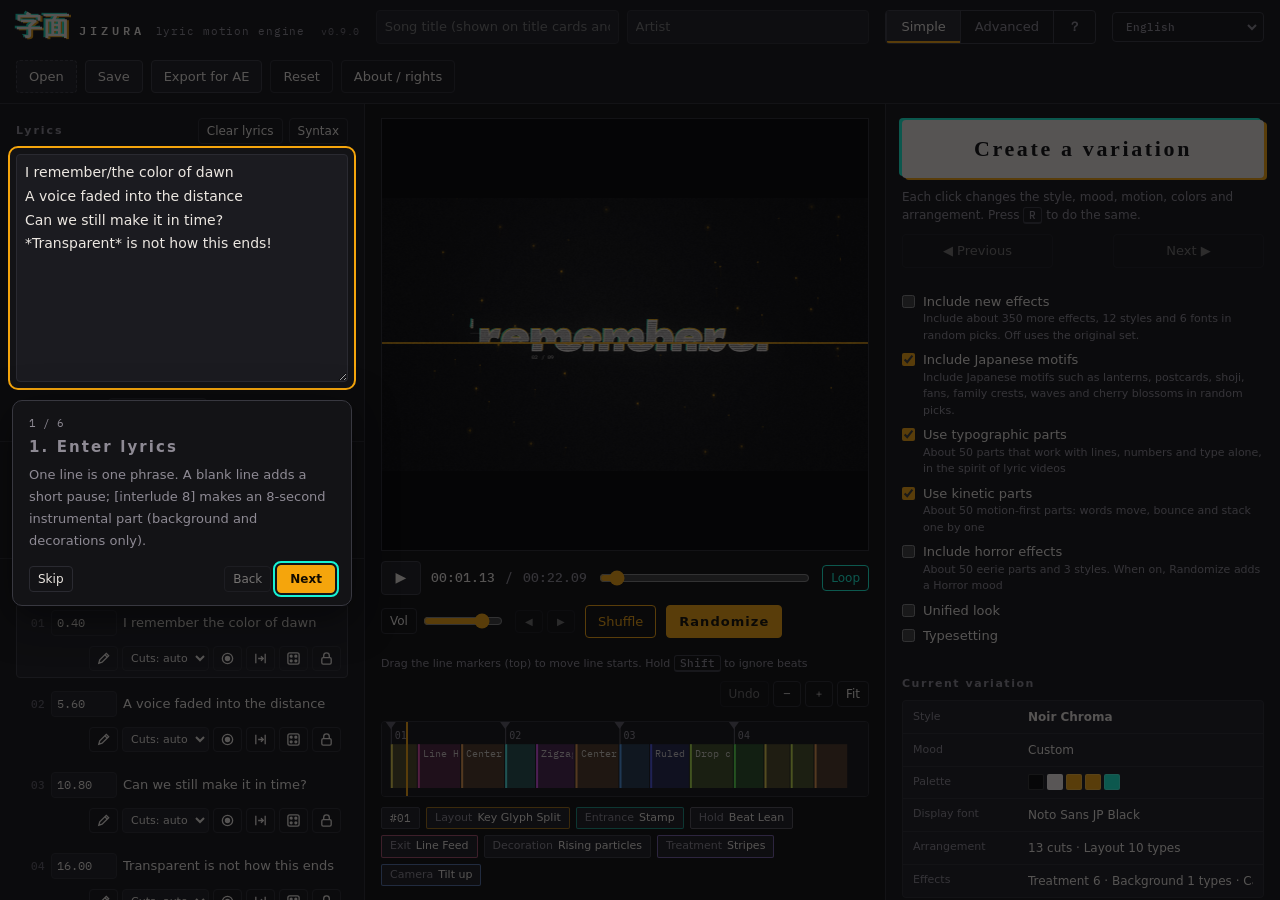
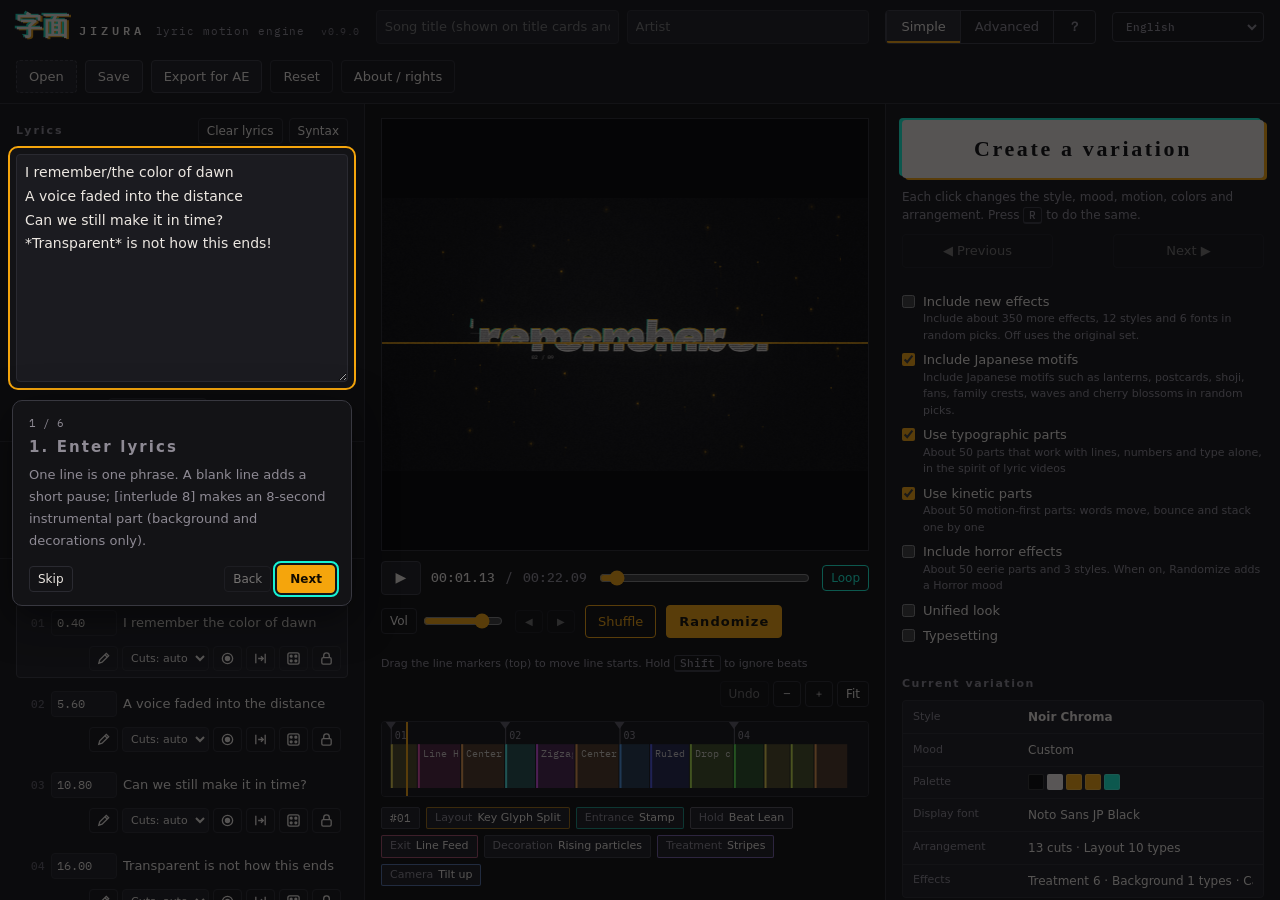
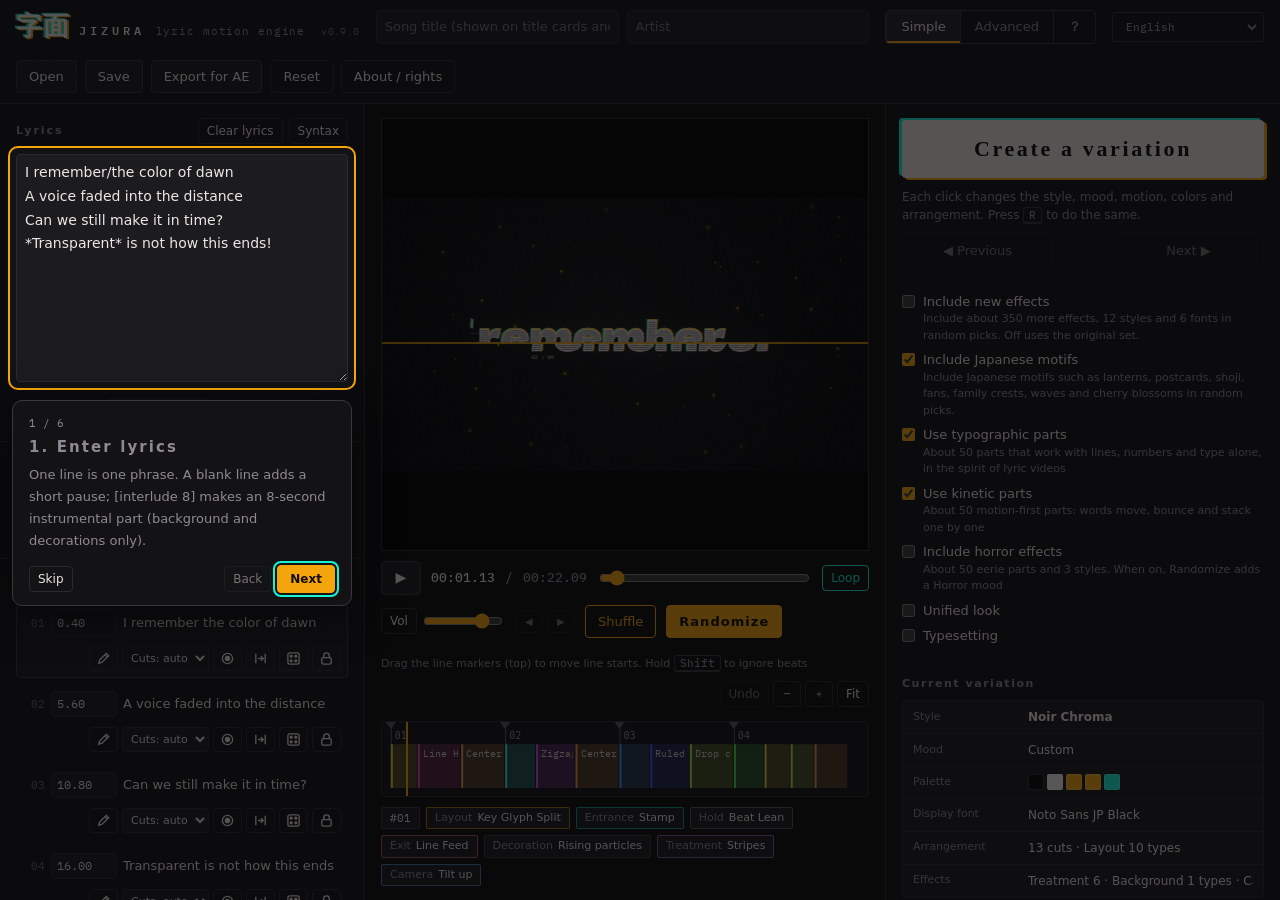
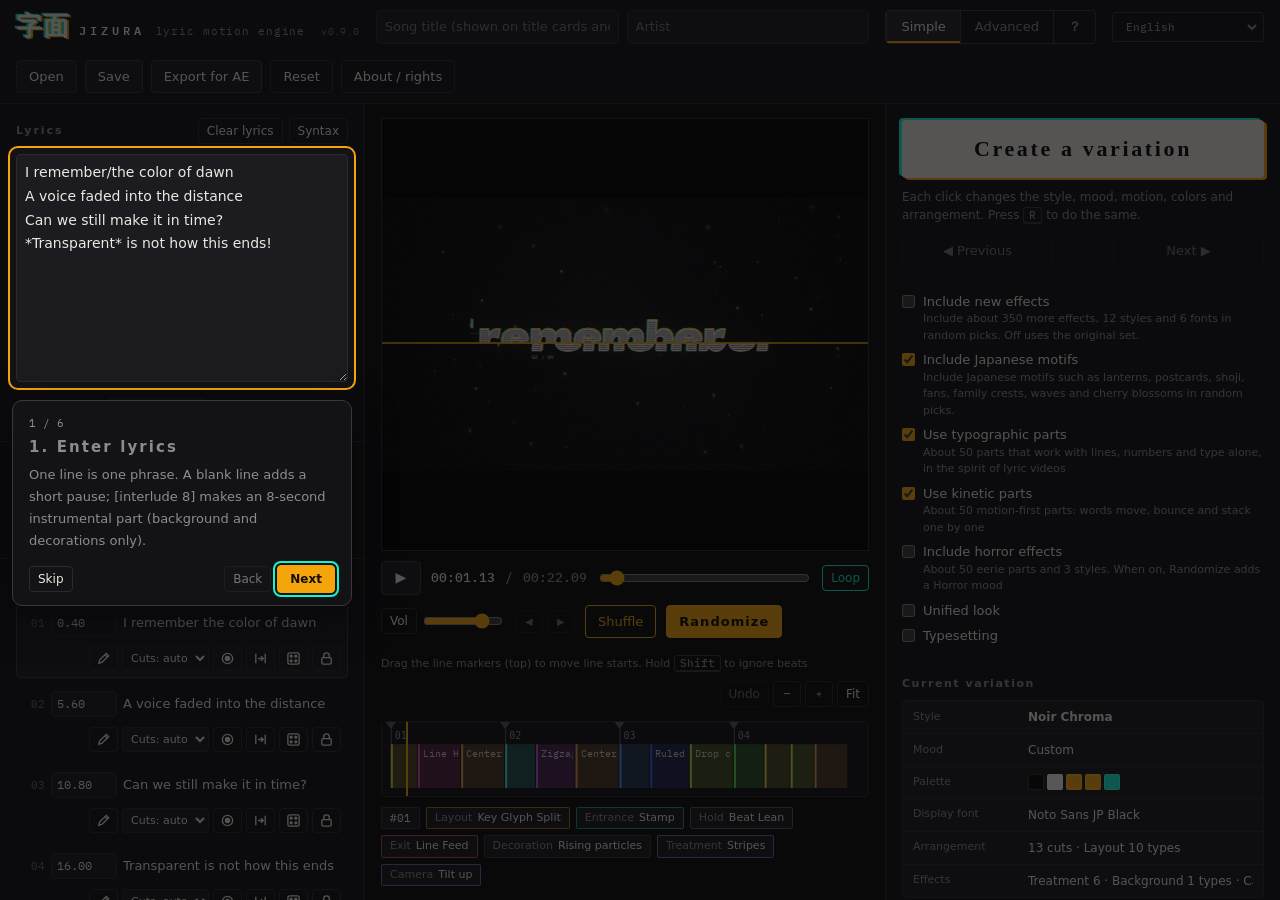
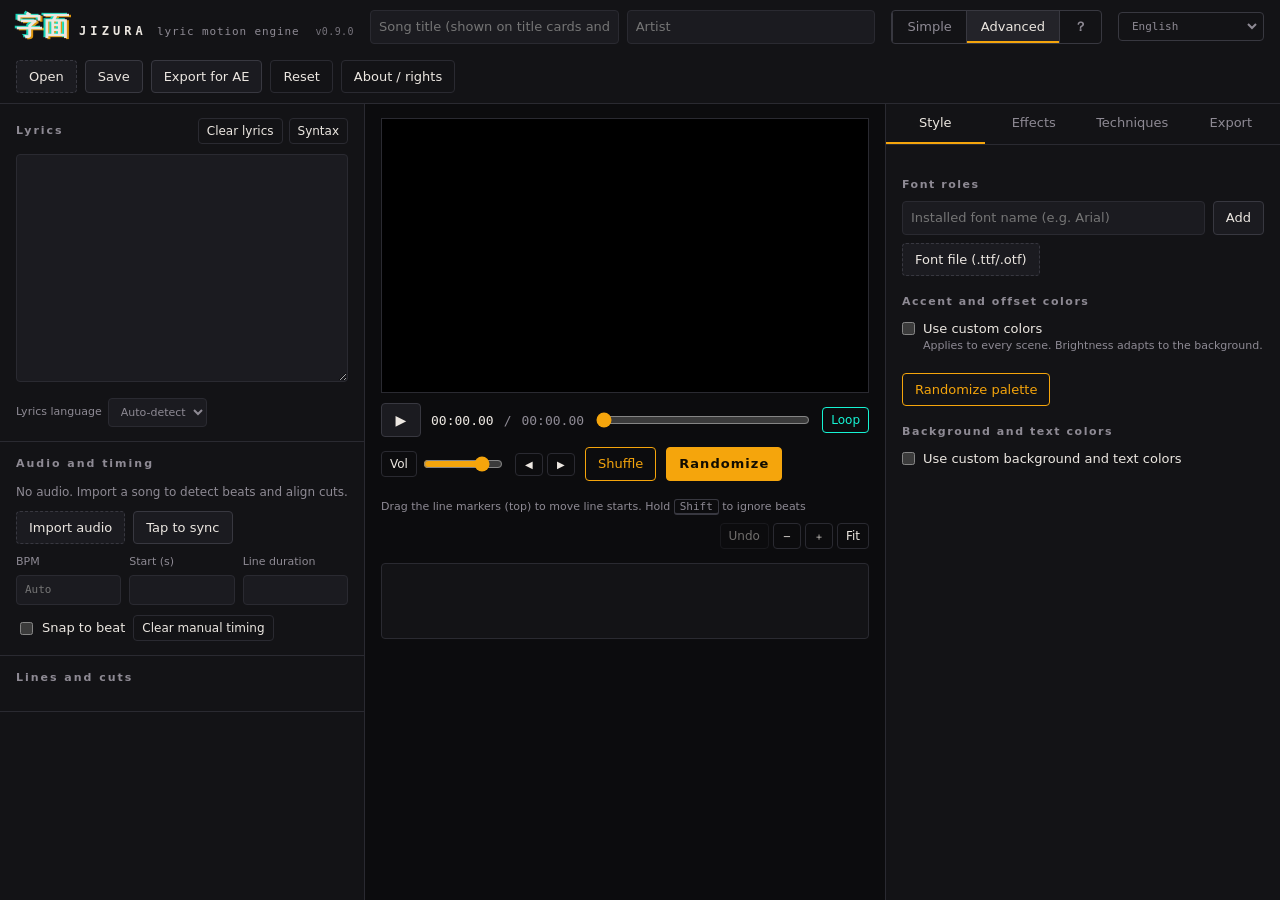
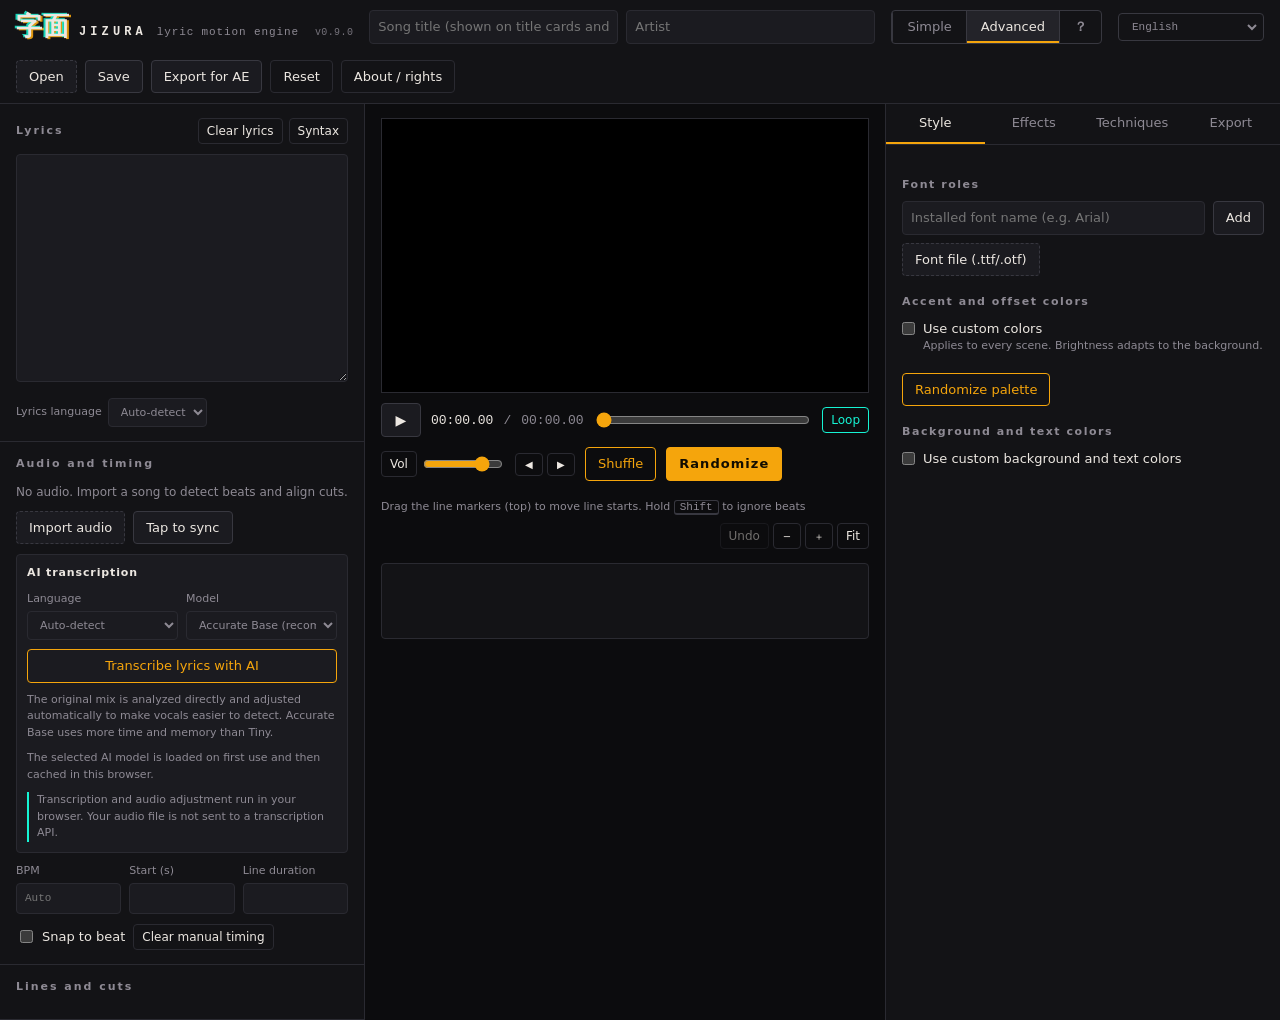
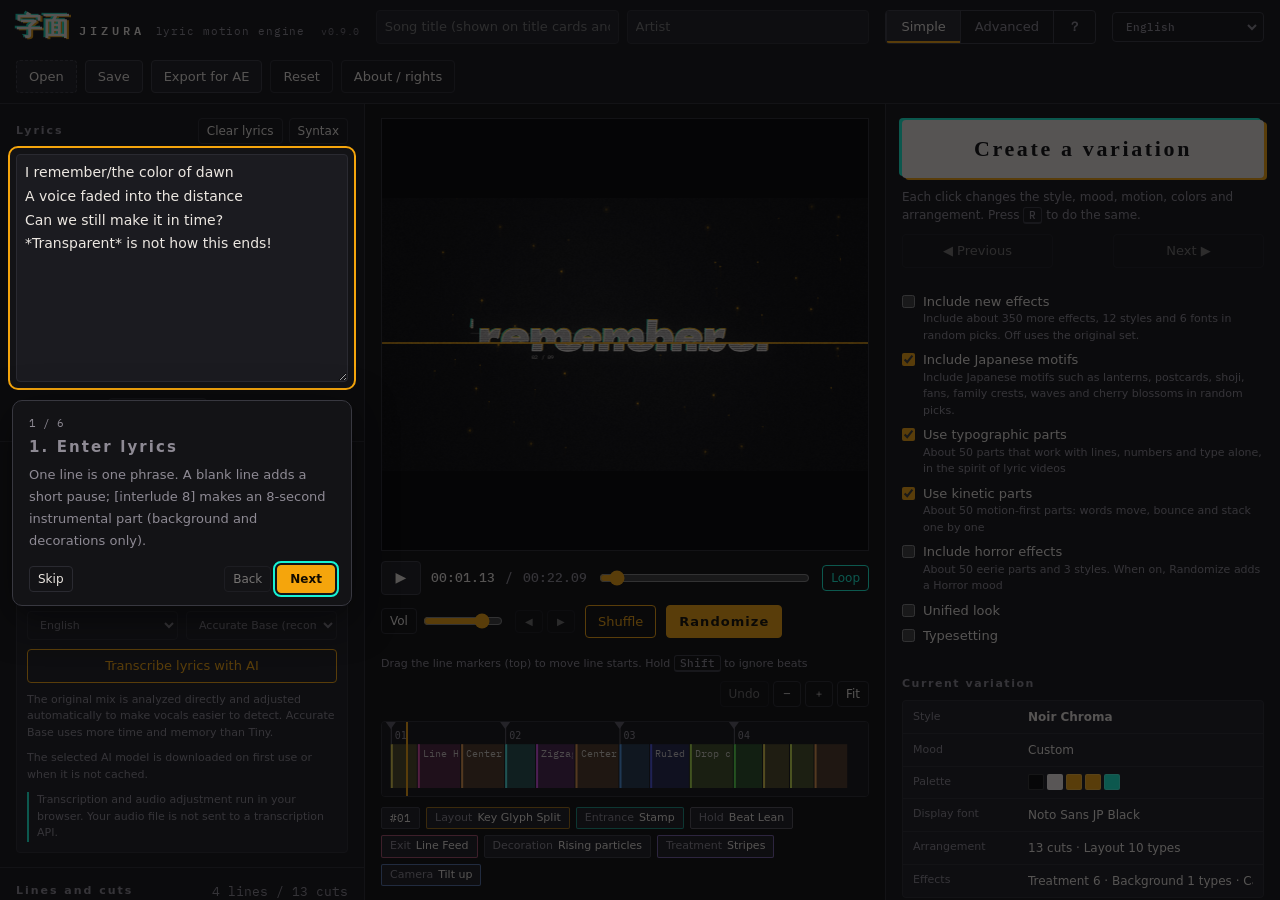
